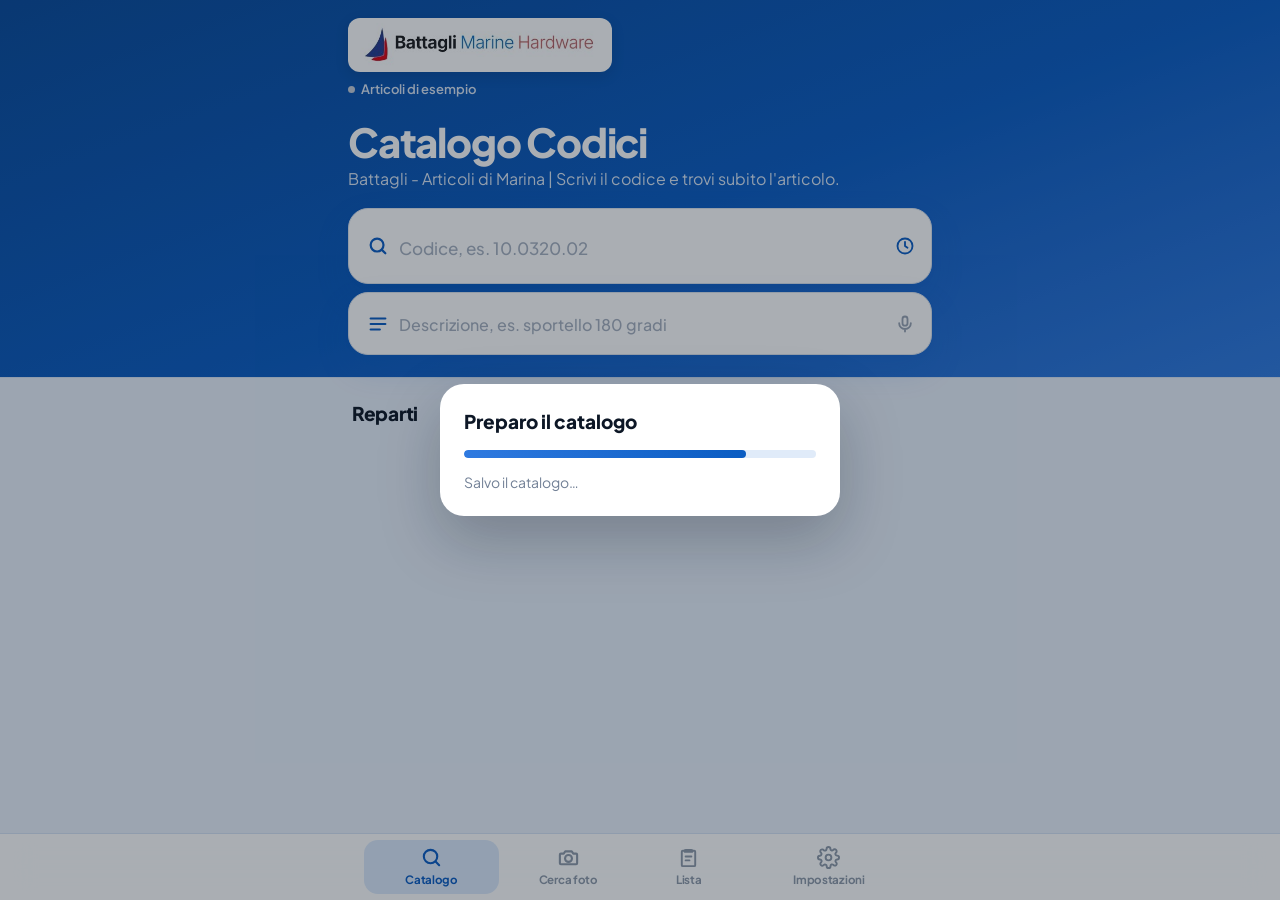
==== index.html @ af3742a7 "Firma d'autore Sergio Tassoni nel codice e AUTORE.md Co-Authored-By: Claude Opus 5.5 <noreply@anthro" ====
<!doctype html>
<!--
  Battagli Marine Hardware - Catalogo Codici
  Autore e creatore originale: Sergio Tassoni
  Copyright (c) 2026 Sergio Tassoni. Tutti i diritti riservati.
  firma-autore-st
-->
<html lang="it"><head><meta charset="utf-8"><meta name="author" content="Sergio Tassoni"><meta name="copyright" content="(c) 2026 Sergio Tassoni"><meta name="generator" content="Catalogo Battagli di Sergio Tassoni"><link rel="manifest" href="manifest.webmanifest"><link rel="apple-touch-icon" href="icon-180.png"><meta name="apple-mobile-web-app-capable" content="yes"><meta name="mobile-web-app-capable" content="yes"><meta name="apple-mobile-web-app-title" content="Battagli"><meta name="apple-mobile-web-app-status-bar-style" content="default"><meta name="theme-color" content="#0b52b8"><meta name="viewport" content="width=device-width,initial-scale=1,viewport-fit=cover"><style>:root{color-scheme:light}html{scroll-padding-top:env(safe-area-inset-top,0px)}body{margin:0;padding:0;font:14px sans-serif;background:#fff;color:#000}img{max-width:100%}[hidden]:not([hidden=until-found i]){display:none!important}
/* list edit mode */
.numedit { margin-top: 2px; }
.numedit[aria-pressed="true"] { background: var(--ok); color: #fff; box-shadow: 0 4px 12px rgba(0, 0, 0, .18); }
#numMain.editing .numrow { cursor: pointer; }
.numrow.edrow { width: 100%; border: 0; border-top: 1px solid var(--line); background: transparent; text-align: left; font: inherit; color: inherit; }
.numrow.edrow:first-child { border-top: 0; }
.numrow.edrow:active { background: var(--blue-soft); }
.numrow.edrow b { display: flex; align-items: center; gap: 10px; }
.numrow.edrow b svg { width: 18px; height: 18px; color: var(--muted); }
.numadd { display: flex; align-items: center; justify-content: center; gap: 6px; }
.numadd svg { width: 18px; height: 18px; }
.numreset { margin-top: 4px; background: var(--soft) !important; color: var(--ink) !important; }
.numempty { padding: 16px; color: var(--muted); font-size: 14px; font-weight: 600; }
.dialog label.nl { display: grid; gap: 6px; font-size: 13px; font-weight: 700; color: var(--muted); }
.dialog .ni { width: 100%; border: 1.5px solid var(--fline); border-radius: 14px; background: var(--bg); color: var(--ink); font: inherit; font-size: 17px; font-weight: 600; padding: 12px 14px; outline: 0; }
.dialog .ni:focus { border-color: var(--blue); box-shadow: 0 0 0 4px rgba(var(--blue-rgb), .12); }
.dialog .ni.code { font-family: var(--f-code); color: var(--blue); }
.dialog .nbtns { display: grid; grid-template-columns: 1fr 1fr; gap: 10px; }
.dialog .nbtns .btn { padding: 13px 14px; font-size: 15px; }
.dialog .ndel { background: transparent; color: var(--red); padding: 8px; font-size: 14px; }
.dialog .ndel.sure { background: var(--red); color: #fff; }
.dialog .nerr { color: var(--red); font-size: 13px; font-weight: 700; margin: -6px 0 0; }
:root[data-theme="verdenero"] { --bg: #0f1511; --page: #050806; --soft: #18221b; --ink: #eef6f0; --ink-2: #c4d6ca; --muted: #84998b; --line: #1e2b22; --blue: #22c55e; --blue-2: #4ade80; --blue-soft: #123020; --tint1: #12351f; --tint2: #0b1f13; --tint3: #102c1b; --blue-rgb: 34, 197, 94; --glass: rgba(4,8,6,.92); --fline: #1e2b22; --ph: #84998b; --ico: #84998b; --tabico: #84998b; --dash: #1e2b22; --sline: #1e2b22; --cline: #1e2b22; --mark: #f5d76e; --shadow-rgb: 0, 0, 0; color-scheme: dark; }
:root[data-theme="rosa"] { --bg: #ffffff; --page: #fdf2f7; --soft: #fae6ef; --ink: #2b0f1c; --ink-2: #5e3a4b; --muted: #94798a; --line: #f3dde8; --blue: #db2777; --blue-2: #ec4899; --blue-soft: #fde7f1; --tint1: #fbd3e5; --tint2: #fff1f7; --tint3: #fcdeeb; --blue-rgb: 219, 39, 119; --fline: #f3dde8; --dash: #f3dde8; --sline: #f3dde8; --cline: #f3dde8; }
:root[data-theme="lavanda"] { --bg: #ffffff; --page: #f6f3fd; --soft: #eee8fb; --ink: #1d1233; --ink-2: #4a3d66; --muted: #827899; --line: #e5ddf6; --blue: #7c3aed; --blue-2: #9b6bf5; --blue-soft: #efe7fd; --tint1: #e2d6fb; --tint2: #f7f3fe; --tint3: #e9e0fc; --blue-rgb: 124, 58, 237; --fline: #e5ddf6; --dash: #e5ddf6; --sline: #e5ddf6; --cline: #e5ddf6; }

/* Favourites */
.favbtn { display: inline-flex; align-items: center; gap: 6px; }
.favbtn svg { width: 16px; height: 16px; }
.favbtn[aria-pressed="true"] { background: #fff4d6; color: #a16207; box-shadow: 0 0 0 1px #f5d77a; }
.favbtn[aria-pressed="true"] svg { fill: #f2b705; stroke: #d29a00; }
#favList .rrow .star { width: 16px; height: 16px; fill: #f2b705; stroke: #d29a00; opacity: 1; }

/* Customer edition: no phone numbers (they are internal) */
#tabNumbers, #viewNumbers { display: none !important; }
.tabbar .in { grid-template-columns: repeat(3, minmax(0, 1fr)) !important; max-width: 560px !important; }

/* new catalogue check */
.catdlg { max-height: 86vh; overflow: auto; }
.catdlg table { width: 100%; border-collapse: collapse; margin: 6px 0 10px; font-size: 14.5px; }
.catdlg th, .catdlg td { text-align: right; padding: 7px 4px; border-bottom: 1px solid var(--line); }
.catdlg th:first-child, .catdlg td:first-child { text-align: left; color: var(--muted); font-weight: 600; }
.catdlg .catok { color: #15803d; font-weight: 700; margin: 6px 0; }
.catdlg .catwarn { background: rgba(217, 119, 6, .12); color: #b45309; border-radius: 12px; padding: 10px 12px; margin: 6px 0; font-weight: 600; font-size: 14px; }
.catdlg .catwarn li { margin: 2px 0 2px 16px; }
.catbtns { flex-wrap: wrap; }
.catbtns .btn { flex: 1 1 140px; }

/* Preferiti: one row on the home, own page with the list */
.favopen { display: grid; grid-template-columns: 40px minmax(0, 1fr) 18px; align-items: center; gap: 12px; width: 100%; padding: 12px 14px; border: 0; background: transparent; text-align: left; color: var(--ink); font: inherit; cursor: pointer; }
.favopen .fstar { width: 40px; height: 40px; border-radius: 12px; background: #fff4d6; display: grid; place-items: center; }
.favopen .fstar svg { width: 22px; height: 22px; fill: #f2b705; stroke: #d29a00; }
.favopen b { display: block; font-size: 16px; font-weight: 800; }
.favopen small { display: block; font-size: 13px; color: var(--muted); font-weight: 600; margin-top: 2px; }
.favopen > svg { width: 18px; height: 18px; color: var(--muted); }
.favopen:active { background: var(--blue-soft); }
#favSheet { z-index: 16; }
#favPage .frep { margin: 18px 4px 8px; font-size: 14px; font-weight: 800; color: var(--muted); display: flex; align-items: center; gap: 8px; }
#favPage .frep i { width: 10px; height: 10px; border-radius: 50%; display: block; }
#favPage .fitem { display: grid; grid-template-columns: minmax(0, 1fr) 52px; align-items: stretch; background: var(--bg); border-radius: 16px; box-shadow: var(--card-shadow); margin-bottom: 10px; overflow: hidden; }
#favPage .fitem .fam { border: 0; border-radius: 0; box-shadow: none; margin: 0; background: transparent; }
#favPage .fitem .fam .s .pr { color: var(--ink); font-weight: 700; margin-left: 6px; }
#favPage .favx { border: 0; border-left: 1px solid var(--line); background: transparent; display: grid; place-items: center; cursor: pointer; }
#favPage .favx svg { width: 22px; height: 22px; fill: #f2b705; stroke: #d29a00; }
@media (min-width: 900px) { #favPage .fgrid { display: grid; grid-template-columns: repeat(2, minmax(0, 1fr)); column-gap: 12px; } }

/* share: three buttons, Android / iPhone / PC Windows */
.shareops { display: grid !important; grid-template-columns: repeat(2, minmax(0, 1fr)) !important; gap: 12px !important; }
#sharePc { grid-column: 1 / -1; justify-self: center; width: calc(50% - 6px); }
.shareops .btn { display: flex; align-items: center; justify-content: center; gap: 8px; margin: 0 !important; }
.shareops .btn svg { width: 22px; height: 22px; flex: none; }
.shareops .btn { white-space: nowrap; }
#iosBox { display: none !important; }
/* share links */
.sharelinks .slink { display: grid; grid-template-columns: 92px 1fr auto; gap: 8px; align-items: center; margin: 6px 0; }
.sharelinks .slink b { font-size: 14px; }
.sharelinks .slink input { min-width: 0; font: inherit; font-size: 13px; padding: 9px 10px; border-radius: 10px; border: 1px solid var(--line); background: var(--soft); color: var(--ink); }
.sharelinks .slink .btn { width: auto; padding: 9px 14px; font-size: 14px; background: var(--soft); color: var(--ink); }

/* update banner */
.updbar { position: fixed; left: 12px; right: 12px; top: calc(env(safe-area-inset-top, 0px) + 10px); z-index: 80; display: flex; align-items: center; gap: 10px; max-width: 560px; margin: 0 auto; padding: 12px 12px 12px 16px; border-radius: 18px; background: var(--bg); color: var(--ink); box-shadow: 0 10px 30px rgba(var(--shadow-rgb, 15, 23, 42), .25), 0 0 0 1.5px var(--blue); }
.updbar[hidden] { display: none; }
.updbar .ut { flex: 1; min-width: 0; display: grid; gap: 2px; }
.updbar .ut b { font-size: 15px; }
.updbar .ut small { font-size: 12.5px; color: var(--muted); font-weight: 600; overflow: hidden; text-overflow: ellipsis; }
.updbar .btn { width: auto; padding: 10px 16px; font-size: 15px; flex: none; }
.updbar .updx { flex: none; width: 34px; height: 34px; border: 0; border-radius: 50%; background: var(--soft); color: var(--ink); font-size: 20px; line-height: 1; cursor: pointer; }
</style></head><body>
<title>Battagli Marine Hardware</title>
<link rel="icon" type="image/png" href="[data-uri]">
<link rel="apple-touch-icon" href="[data-uri]">
<meta name="theme-color" content="#ffffff">
<meta name="mobile-web-app-capable" content="yes">
<meta name="apple-mobile-web-app-title" content="Battagli">
<link rel="stylesheet" href="fonts.css">
<style>
/* Layout: one white screen. Hero with title "Catalogo" and a big floating search bar; results and departments as soft white cards; catalogue upload at the bottom. Single light theme by choice. */
:root {
  --bg: #ffffff;
  --page: #e9f1fc;
  --soft: #e0ebf9;
  --ink: #0d1726;
  --ink-2: #334155;
  --muted: #728096;
  --line: #d5e3f5;
  --blue: #0a5cc2;
  --blue-2: #2f7ae0;
  --blue-soft: #dbe9fb;
  --red: #d42a35;
  --ok: #1d8b4f;
  --warn: #b26a00;
  --card-shadow: 0 1px 2px rgba(var(--shadow-rgb), .04), 0 8px 24px rgba(var(--shadow-rgb), .06);
  --lift-shadow: 0 2px 4px rgba(var(--blue-rgb), .06), 0 14px 34px rgba(var(--blue-rgb), .14);
  --f-ui: "Plus Jakarta Sans", "Segoe UI", system-ui, -apple-system, sans-serif;
  --f-code: "IBM Plex Mono", ui-monospace, "SFMono-Regular", Menlo, monospace;
  --tint1: #dfeafb; --tint2: #f0f6fe; --tint3: #e2edfc; --blue-rgb: 10, 92, 194;
  --glass: rgba(255,255,255,.93); --fline: #dbe4ef; --ph: #a6b0bf; --ico: #98a3b3; --tabico: #8d99a9; --dash: #cbd6e4; --sline: #e1e6ed; --cline: #d5e3f6; --mark: #fff0a6; --shadow-rgb: 13, 23, 38; --ico-bg: #fff;
  --hero-bg: linear-gradient(160deg, color-mix(in srgb, var(--blue) 80%, #000) 0%, var(--blue) 55%, var(--blue-2) 100%); --hero-ink: #fff; --hero-sub: rgba(255, 255, 255, .85);
  --tabbar: 66px;
  color-scheme: light;
}
* { box-sizing: border-box; }
[hidden] { display: none !important; }
html, body { min-height: 100%; max-width: 100%; overflow-x: hidden; }
body {
  background: var(--page); color: var(--ink); font-family: var(--f-ui); font-size: 16px; line-height: 1.45;
  -webkit-tap-highlight-color: transparent; -webkit-font-smoothing: antialiased;
}
body::before { content: ""; position: fixed; inset: 0 0 auto; height: env(safe-area-inset-top, 0px); z-index: 10; background: var(--bg); }
.wrap { max-width: 620px; margin: 0 auto; padding-left: max(18px, env(safe-area-inset-left, 0px)); padding-right: max(18px, env(safe-area-inset-right, 0px)); }
button { font: inherit; color: inherit; cursor: pointer; }
:focus-visible { outline: 3px solid rgba(var(--blue-rgb), .35); outline-offset: 2px; border-radius: 10px; }
.sr-file { position: absolute; inset: 0; width: 100%; height: 100%; opacity: 0; cursor: pointer; font-size: 100px; }

/* Hero */
.hero { background: var(--hero-bg); color: var(--hero-ink); border-bottom: 1px solid var(--line); }
.hero .wrap { padding-block: 18px 22px; }
.topline { display: flex; align-items: center; justify-content: space-between; gap: 12px; }
.mark { display: flex; align-items: center; gap: 10px; min-width: 0; }
.mark .logo { width: 40px; height: 40px; border-radius: 12px; background: linear-gradient(145deg, var(--blue-2), var(--blue)); display: grid; place-items: center; box-shadow: 0 6px 14px rgba(var(--blue-rgb), .28); flex: none; }
.brandlogo { display: block; height: 44px; max-width: calc(100% - 26px); object-fit: contain; object-position: left; background: #fff; padding: 5px 12px; border-radius: 12px; box-sizing: content-box; width: auto; margin-bottom: 8px; box-shadow: 0 4px 14px rgba(0, 0, 0, .12); }
.eyebrow { font-size: 13px; font-weight: 600; color: var(--hero-sub); margin: 0; display: flex; align-items: center; gap: 6px; min-width: 0; }
.eyebrow span { white-space: nowrap; overflow: hidden; text-overflow: ellipsis; }
.eyebrow i { width: 7px; height: 7px; border-radius: 50%; background: #c6cdd8; flex: none; }
.eyebrow.ok i { background: var(--ok); box-shadow: 0 0 0 3px rgba(29, 139, 79, .15); }
.eyebrow.warn i { background: var(--warn); }
.load-pill { position: relative; overflow: hidden; display: inline-flex; align-items: center; gap: 7px; background: var(--bg); color: var(--blue); font-weight: 700; font-size: 14px; border-radius: 999px; padding: 9px 14px 9px 12px; flex: none; cursor: pointer; box-shadow: 0 0 0 1px var(--cline), 0 4px 12px rgba(var(--blue-rgb), .08); }
.load-pill svg { width: 17px; height: 17px; }
h1 { font-size: 40px; line-height: 1.05; font-weight: 800; letter-spacing: -1.2px; margin: 22px 0 4px; }
.lead { margin: 0 0 18px; color: var(--hero-sub); font-size: 16px; }

/* Search */
.search-sticky { display: grid; grid-template-columns: minmax(0, 1fr); gap: 8px; position: sticky; top: env(safe-area-inset-top, 0px); z-index: 6; padding-block: 10px; margin-block: -10px; }
.search-sticky.stuck { background: var(--glass); backdrop-filter: blur(14px); -webkit-backdrop-filter: blur(14px); }
.field { display: flex; align-items: center; gap: 6px; background: var(--bg); border-radius: 20px; padding: 6px 8px 6px 18px; border: 1.5px solid var(--fline); box-shadow: var(--lift-shadow); transition: border-color .15s, box-shadow .15s; }
.field2 > svg { color: var(--red); }
.field2 #q, #qd { }
.field:focus-within { border-color: var(--blue); box-shadow: 0 0 0 4px rgba(var(--blue-rgb), .12), var(--lift-shadow); }
.field > svg { width: 22px; height: 22px; color: var(--blue); flex: none; }
#q {
  flex: 1 1 0; width: 0; min-width: 0; border: 0; outline: 0; background: transparent; color: var(--ink);
  font-family: var(--f-code); font-size: 22px; font-weight: 600; letter-spacing: .3px; padding: 13px 4px;
}
#qd { flex: 1 1 0; width: 0; min-width: 0; border: 0; outline: 0; background: transparent; color: var(--ink); font-family: var(--f-ui); font-size: 18px; font-weight: 600; padding: 13px 4px; }
#qd::placeholder { color: var(--ph); font-weight: 500; font-size: 16px; }
#q::placeholder { color: var(--ph); font-weight: 500; font-family: var(--f-ui); font-size: 17px; letter-spacing: 0; }
.iconbtn { border: 0; background: transparent; width: 36px; height: 36px; border-radius: 50%; color: var(--ico); display: grid; place-items: center; flex: none; }
.iconbtn svg { width: 20px; height: 20px; }
.kbd { border: 0; background: var(--soft); border-radius: 12px; height: 40px; padding: 0 12px; font-size: 13px; font-weight: 800; color: var(--ink-2); flex: none; }
.hint { font-size: 14px; color: var(--hero-sub); margin: 0 4px; min-height: 0; }
.hint:empty { display: none; }
.hint code { font-family: var(--f-code); font-weight: 600; color: var(--blue); background: var(--bg); box-shadow: 0 0 0 1px var(--line); padding: 2px 7px; border-radius: 7px; font-size: 14px; }

main { padding-block: 22px 56px; display: grid; grid-template-columns: minmax(0, 1fr); gap: 30px; }
main > *, .art > *, .photos > *, .row > *, .search-sticky > * { min-width: 0; max-width: 100%; }
.notice { display: flex; gap: 14px; align-items: center; padding: 16px; border-radius: 20px; background: var(--bg); box-shadow: var(--card-shadow); }
.notice .ico { width: 42px; height: 42px; border-radius: 12px; background: #fff4e0; color: var(--warn); display: grid; place-items: center; flex: none; }
.notice .ico svg { width: 22px; height: 22px; }
.notice p { margin: 0; font-size: 14px; flex: 1; min-width: 0; color: var(--ink-2); }
.notice p b { display: block; color: var(--ink); font-size: 15px; }
.notice-btn { position: relative; overflow: hidden; cursor: pointer; border: 0; background: var(--blue); color: #fff; font-weight: 700; font-size: 14px; border-radius: 999px; padding: 10px 14px; flex: none; }

.block-h { display: flex; justify-content: space-between; align-items: baseline; gap: 8px; margin: 0 4px 12px; }
.block-h h2 { font-size: 19px; font-weight: 800; letter-spacing: -.3px; margin: 0; }
.block-h span { font-size: 14px; color: var(--muted); font-variant-numeric: tabular-nums; font-weight: 600; }

.list { background: var(--bg); border-radius: 20px; box-shadow: var(--card-shadow); overflow: hidden; }
.item { display: grid; grid-template-columns: auto minmax(0, 1fr) auto; gap: 2px 12px; align-items: center; padding: 15px 16px; border: 0; border-top: 1px solid var(--line); background: transparent; width: 100%; text-align: left; }
.item:first-child { border-top: 0; }
.item:active { background: var(--blue-soft); }
.item .code { font-family: var(--f-code); font-weight: 600; font-size: 17px; color: var(--blue); letter-spacing: .2px; }
.item .code mark { background: var(--mark); color: #111; border-radius: 4px; padding: 0 1px; }
.item .pg { grid-column: 3; display: flex; align-items: center; gap: 6px; font-size: 12px; font-weight: 700; color: var(--muted); background: var(--soft); border-radius: 999px; padding: 4px 6px 4px 10px; white-space: nowrap; }
.item .pg::after { content: ""; width: 6px; height: 6px; border-right: 2px solid #9aa6b6; border-top: 2px solid #9aa6b6; transform: rotate(45deg); margin: 0 4px 0 1px; }
.item .itxt { display: grid; gap: 2px; min-width: 0; }
.thumb { width: 96px; height: 96px; border-radius: 14px; background: var(--soft); overflow: hidden; display: grid; place-items: center; flex: none; }
.thumb img { width: 100%; height: 100%; object-fit: contain; background: #fff; display: block; }
.thumb.none { display: none; }
.photos { display: grid; grid-template-columns: minmax(0, 1fr); gap: 12px; }
.photos img { width: 100%; height: auto; display: block; background: #fff; border-radius: 16px; box-shadow: var(--card-shadow); cursor: zoom-in; }
.pdfstatus { position: fixed; left: 50%; bottom: calc(var(--tabbar) + 64px + env(safe-area-inset-bottom, 0px)); transform: translateX(-50%); background: var(--blue); color: #fff; padding: 10px 16px; border-radius: 999px; font-size: 14px; font-weight: 700; z-index: 41; max-width: calc(100% - 32px); text-align: center; box-shadow: 0 10px 28px rgba(var(--blue-rgb), .3); }
.zoomimg { position: fixed; inset: 0; z-index: 50; background: #0b1220; overflow: hidden; touch-action: none; user-select: none; -webkit-user-select: none; }
.zoomimg img { position: absolute; left: 0; top: 0; transform-origin: 0 0; max-width: none; max-height: none; will-change: transform; -webkit-user-drag: none; background: #fff; }
.zoomimg .zx { position: fixed; top: calc(12px + env(safe-area-inset-top, 0px)); right: 14px; width: 46px; height: 46px; border-radius: 50%; border: 0; background: rgba(255,255,255,.95); color: var(--ink); font-size: 26px; font-weight: 700; line-height: 1; z-index: 2; box-shadow: 0 4px 16px rgba(0,0,0,.4); }
.zoomimg .zh { position: fixed; bottom: calc(18px + env(safe-area-inset-bottom, 0px)); left: 50%; transform: translateX(-50%); background: rgba(255,255,255,.14); color: #fff; font-size: 13px; font-weight: 600; padding: 7px 14px; border-radius: 999px; white-space: nowrap; pointer-events: none; }
.artimg { border-radius: 16px; overflow: hidden; background: #fff; box-shadow: 0 0 0 1px var(--line); display: grid; place-items: center; max-height: 420px; cursor: zoom-in; }
.artimg img { max-width: 100%; max-height: 420px; object-fit: contain; display: block; }
.item .t { font-weight: 700; min-width: 0; overflow: hidden; display: -webkit-box; -webkit-line-clamp: 2; -webkit-box-orient: vertical; }
.item .v { font-size: 14px; color: var(--muted); min-width: 0; overflow: hidden; text-overflow: ellipsis; white-space: nowrap; }
.more { width: 100%; border: 0; border-top: 1px solid var(--line); background: transparent; padding: 16px; color: var(--blue); font-weight: 700; }
.empty { background: var(--bg); border-radius: 20px; box-shadow: var(--card-shadow); padding: 34px 20px; text-align: center; color: var(--muted); }
.empty b { display: block; color: var(--ink); font-size: 18px; margin-bottom: 6px; }

.recent { display: flex; gap: 8px; overflow-x: auto; padding: 2px 2px 6px; scrollbar-width: none; }
.recent::-webkit-scrollbar { display: none; }
.recent button { border: 0; background: var(--bg); box-shadow: var(--card-shadow); border-radius: 14px; padding: 10px 14px; font-family: var(--f-code); font-weight: 600; font-size: 15px; color: var(--blue); flex: none; }

.reparti { display: grid; grid-template-columns: repeat(2, minmax(0, 1fr)); gap: 12px; }
.rep { border: 0; background: var(--bg); box-shadow: var(--card-shadow); border-radius: 20px; padding: 16px; text-align: left; display: grid; gap: 8px; min-width: 0; align-content: start; }
.rep .n { width: 48px; height: 48px; border-radius: 14px; display: grid; place-items: center; }
.rep .n svg { width: 26px; height: 26px; fill: none; stroke: currentColor; stroke-width: 2; stroke-linecap: round; stroke-linejoin: round; }
.rep .l { font-weight: 700; font-size: 15px; line-height: 1.25; }
.rep .c { font-size: 13px; color: var(--muted); font-weight: 600; }
.numrow { display: flex; justify-content: space-between; align-items: center; gap: 12px; padding: 14px 16px; border-top: 1px solid var(--line); }
.numrow:first-child { border-top: 0; }
.numrow span { font-weight: 700; }
.telrow { text-decoration: none; color: inherit; background: var(--blue-soft); }
.telrow small { display: block; font-size: 12px; font-weight: 600; color: var(--muted); }
.telrow:active { filter: brightness(.95); }
.numrow b { font-family: var(--f-code); font-weight: 600; font-size: 20px; color: var(--blue); }
.rep:active { box-shadow: 0 0 0 2px var(--blue); }


:root[data-theme="scuro"] { --bg: #1b2433; --page: #121a27; --soft: #263246; --ink: #eef2f8; --ink-2: #c5cfdd; --muted: #8d9bb0; --line: #2c3a4f; --blue: #3b82f6; --blue-2: #5b9bff; --blue-soft: #1f3558; --tint1: #1d2d4a; --tint2: #18243a; --tint3: #1c2b46; --blue-rgb: 59, 130, 246; --glass: rgba(20,20,26,.92); --fline: #2c3a4f; --ph: #8d9bb0; --ico: #8d9bb0; --tabico: #8d9bb0; --dash: #2c3a4f; --sline: #2c3a4f; --cline: #2c3a4f; --mark: #f5d76e; --shadow-rgb: 0, 0, 0; color-scheme: dark; }
:root[data-theme="carbon"] { --bg: #1d1d20; --page: #0f0f11; --soft: #2a2a2e; --ink: #f4f4f5; --ink-2: #cfcfd4; --muted: #8f8f98; --line: #34343a; --blue: #ff5a36; --blue-2: #ff7a4d; --blue-soft: #3a2420; --tint1: #35231f; --tint2: #241b1a; --tint3: #2f211e; --blue-rgb: 255, 90, 54; --glass: rgba(20,20,26,.92); --fline: #34343a; --ph: #8f8f98; --ico: #8f8f98; --tabico: #8f8f98; --dash: #34343a; --sline: #34343a; --cline: #34343a; --mark: #f5d76e; --shadow-rgb: 0, 0, 0; color-scheme: dark; }
:root[data-theme="viola"] { --bg: #241b3a; --page: #170f2a; --soft: #31254d; --ink: #f3effc; --ink-2: #d0c6ea; --muted: #9a8cbd; --line: #3a2d58; --blue: #8b5cf6; --blue-2: #a78bfa; --blue-soft: #35275a; --tint1: #3a2a64; --tint2: #2a1f47; --tint3: #33265a; --blue-rgb: 139, 92, 246; --glass: rgba(20,20,26,.92); --fline: #3a2d58; --ph: #9a8cbd; --ico: #9a8cbd; --tabico: #9a8cbd; --dash: #3a2d58; --sline: #3a2d58; --cline: #3a2d58; --mark: #f5d76e; --shadow-rgb: 0, 0, 0; color-scheme: dark; }
:root[data-theme="azzurro"] { --bg: #ffffff; --page: #eef8fd; --soft: #e6f3fa; --ink: #0b2230; --ink-2: #35505f; --muted: #6a8493; --line: #d9eaf3; --blue: #0891b2; --blue-2: #22b8d8; --blue-soft: #e1f6fb; --tint1: #cdeefa; --tint2: #e8f8fd; --tint3: #d7f1fa; --blue-rgb: 8, 145, 178; --fline: #d9eaf3; --dash: #d9eaf3; --sline: #d9eaf3; --cline: #d9eaf3; }
:root[data-theme="arancio"] { --bg: #ffffff; --page: #fdf6ee; --soft: #f8eddf; --ink: #26170a; --ink-2: #5a432d; --muted: #8f7a63; --line: #f0e3d3; --blue: #d9730d; --blue-2: #f09030; --blue-soft: #fff1e0; --tint1: #fde1c3; --tint2: #fff6ec; --tint3: #fdebd6; --blue-rgb: 217, 115, 13; --fline: #f0e3d3; --dash: #f0e3d3; --sline: #f0e3d3; --cline: #f0e3d3; }
[data-theme="scuro"] .brandlogo, [data-theme="carbon"] .brandlogo, [data-theme="viola"] .brandlogo, [data-theme="oceano"] .brandlogo, [data-theme="notte"] .brandlogo, [data-theme="verdenero"] .brandlogo { mix-blend-mode: normal; background: #fff; padding: 5px 12px; border-radius: 12px; box-sizing: content-box; height: 44px; }
[data-theme="scuro"], [data-theme="carbon"], [data-theme="viola"], [data-theme="oceano"], [data-theme="notte"], [data-theme="verdenero"] { --hero-ink: var(--ink); --hero-sub: var(--muted); }
[data-theme="scuro"] .hero, [data-theme="carbon"] .hero, [data-theme="viola"] .hero, [data-theme="oceano"] .hero, [data-theme="notte"] .hero, [data-theme="verdenero"] .hero { background: radial-gradient(90% 70% at 100% 0%, var(--tint1) 0%, transparent 70%), radial-gradient(70% 60% at 0% 10%, var(--tint2) 0%, transparent 70%), var(--bg); border-bottom-color: var(--line); }
[data-theme="scuro"] .photobtn, [data-theme="carbon"] .photobtn, [data-theme="viola"] .photobtn, [data-theme="oceano"] .photobtn, [data-theme="notte"] .photobtn, [data-theme="verdenero"] .photobtn { background: var(--blue); color: #fff; }
[data-theme="scuro"] .hint code, [data-theme="carbon"] .hint code, [data-theme="viola"] .hint code, [data-theme="oceano"] .hint code, [data-theme="notte"] .hint code { color: var(--ink); }
[data-theme="scuro"] .tabbar, [data-theme="carbon"] .tabbar, [data-theme="viola"] .tabbar, [data-theme="oceano"] .tabbar, [data-theme="notte"] .tabbar, [data-theme="verdenero"] .tabbar { border-top-color: var(--line); }


/* Photo search */
.photorow { margin: 12px 0 0; }
.photobtn { display: inline-flex; align-items: center; gap: 8px; border: 0; background: #fff; color: var(--blue); font-weight: 800; font-size: 15px; border-radius: 999px; padding: 11px 18px 11px 14px; box-shadow: 0 8px 20px rgba(0, 0, 0, .18); }
.photobtn svg { width: 22px; height: 22px; }
.camsheet { position: fixed; inset: 0; z-index: 45; background: var(--page); overflow-y: auto; -webkit-overflow-scrolling: touch; padding-top: env(safe-area-inset-top, 0px); padding-bottom: calc(24px + env(safe-area-inset-bottom, 0px)); }
.camsheet .wrap { display: grid; grid-template-columns: minmax(0, 1fr); gap: 14px; padding-top: 12px; }
.cambar { display: flex; align-items: center; justify-content: space-between; gap: 8px; }
.cambar h2 { margin: 0; font-size: 19px; font-weight: 800; }
.camview { position: relative; border-radius: 20px; overflow: hidden; background: #000; aspect-ratio: 3 / 4; max-height: 58vh; width: 100%; display: grid; place-items: center; }
.camview video, .camview img { width: 100%; height: 100%; object-fit: cover; display: block; }
.camview .camnote { position: absolute; inset: 0; display: grid; place-items: center; text-align: center; color: #fff; padding: 20px; font-weight: 600; font-size: 15px; }
.camaim { position: absolute; inset: 0; pointer-events: none; display: flex; align-items: flex-end; justify-content: center; padding: 14px; }
.camaim::before { content: ""; position: absolute; left: 12%; right: 12%; top: 30%; bottom: 34%; border: 3px solid rgba(255, 255, 255, .85); border-radius: 16px; box-shadow: 0 0 0 999px rgba(0, 0, 0, .18); }
.camaim span { position: relative; background: rgba(0, 0, 0, .55); color: #fff; font-size: 13px; font-weight: 700; border-radius: 999px; padding: 6px 12px; }
.codehit { border: 2px solid var(--blue); border-radius: 18px; padding: 10px 10px 4px; background: var(--blue-soft); }
.codehit .sec-title { margin-top: 0; }
.shareops { display: grid; grid-template-columns: 1fr 1fr; gap: 10px; }
.shareops .btn { justify-content: center; gap: 8px; }
.shareops .btn svg { width: 22px; height: 22px; flex: none; }
.shareops .btn[aria-disabled="true"] { opacity: .55; }
.camctl { display: grid; grid-template-columns: 1fr auto 1fr; align-items: center; gap: 10px; }
.shutter { width: 74px; height: 74px; border-radius: 50%; border: 5px solid var(--bg); background: var(--blue); box-shadow: 0 0 0 3px var(--blue), 0 8px 22px rgba(var(--blue-rgb), .35); }
.shutter:active { filter: brightness(.9); }
.camctl .btn { padding: 12px 14px; font-size: 14px; background: var(--soft); color: var(--ink); }
.tiny { font-size: 11px; line-height: 1.35; color: var(--muted); margin: 0; text-align: center; }
.visbar { height: 6px; border-radius: 999px; background: var(--soft); overflow: hidden; }
.visbar i { display: block; height: 100%; background: var(--blue); width: 0; transition: width .3s; }
.visnote { font-size: 13px; color: var(--muted); font-weight: 600; margin: 0; }
.cand { background: var(--bg); border-radius: 20px; box-shadow: var(--card-shadow); padding: 12px; display: grid; grid-template-columns: 112px minmax(0, 1fr); gap: 12px; align-items: start; }
.cand .thumb { width: 112px; height: 112px; }
.cand .conf { font-size: 12px; font-weight: 800; color: var(--blue); margin: 0 0 4px; }
.cand .crow { display: grid; grid-template-columns: auto minmax(0, 1fr); gap: 2px 8px; align-items: baseline; border: 0; background: transparent; width: 100%; text-align: left; padding: 6px 0; border-top: 1px solid var(--line); }
.cand .crow:first-of-type { border-top: 0; }
.cand .crow b { font-family: var(--f-code); font-weight: 600; font-size: 14px; color: var(--blue); }
.cand .crow span { font-size: 13px; color: var(--muted); min-width: 0; overflow: hidden; display: -webkit-box; -webkit-line-clamp: 2; -webkit-box-orient: vertical; }
.cand .cmore { border: 0; background: transparent; color: var(--blue); font-weight: 700; font-size: 13px; padding: 6px 0 0; text-align: left; }

:root[data-theme="verde"] { --bg: #ffffff; --page: #f2f8f4; --soft: #e9f3ed; --ink: #0e2016; --ink-2: #3a5444; --muted: #6f877a; --line: #dcebe2; --blue: #15803d; --blue-2: #2fa35a; --blue-soft: #e8f6ee; --tint1: #d3efdf; --tint2: #eff9f3; --tint3: #dff3e8; --blue-rgb: 21, 128, 61; --fline: #dcebe2; --dash: #dcebe2; --sline: #dcebe2; --cline: #dcebe2; }
:root[data-theme="rosso"] { --bg: #ffffff; --page: #fcf4f4; --soft: #f7eaea; --ink: #2a1012; --ink-2: #5e3a3d; --muted: #94777a; --line: #f0dfe0; --blue: #c62833; --blue-2: #e5484d; --blue-soft: #fdecee; --tint1: #fad8dc; --tint2: #fdf1f2; --tint3: #fbe3e5; --blue-rgb: 198, 40, 51; --fline: #f0dfe0; --dash: #f0dfe0; --sline: #f0dfe0; --cline: #f0dfe0; }
:root[data-theme="oceano"] { --bg: #10282b; --page: #0a1b1d; --soft: #18393d; --ink: #e8f6f6; --ink-2: #b9d6d6; --muted: #7fa3a5; --line: #1f4448; --blue: #14b8a6; --blue-2: #2dd4bf; --blue-soft: #12403f; --tint1: #134a4a; --tint2: #0f3436; --tint3: #12403f; --blue-rgb: 20, 184, 166; --glass: rgba(10,24,26,.92); --fline: #1f4448; --ph: #7fa3a5; --ico: #7fa3a5; --tabico: #7fa3a5; --dash: #1f4448; --sline: #1f4448; --cline: #1f4448; --mark: #f5d76e; --shadow-rgb: 0, 0, 0; color-scheme: dark; }

:root[data-theme="notte"] { --bg: #0b0b0d; --page: #000000; --soft: #17171b; --ink: #f2f2f4; --ink-2: #c9c9d0; --muted: #85858f; --line: #1f1f25; --blue: #0ea5e9; --blue-2: #38bdf8; --blue-soft: #0c2433; --tint1: #0e2a3a; --tint2: #0a1822; --tint3: #0d2230; --blue-rgb: 14, 165, 233; --glass: rgba(0,0,0,.92); --fline: #1f1f25; --ph: #85858f; --ico: #85858f; --tabico: #85858f; --dash: #1f1f25; --sline: #1f1f25; --cline: #1f1f25; --mark: #f5d76e; --shadow-rgb: 0, 0, 0; color-scheme: dark; }


/* Browse, filters, compare, history */
.rlist { background: var(--bg); border-radius: 18px; box-shadow: var(--card-shadow); overflow: hidden; }
.rrow { display: grid; grid-template-columns: 8px auto minmax(0, 1fr) 16px; align-items: center; gap: 10px; width: 100%; height: 46px; padding: 0 14px; border: 0; border-top: 1px solid var(--line); background: transparent; text-align: left; }
.rrow:first-child { border-top: 0; }
.rrow:active { background: var(--blue-soft); }
.rrow i { width: 8px; height: 8px; border-radius: 50%; display: block; }
.rrow b { font-family: var(--f-code); font-weight: 600; font-size: 14px; color: var(--blue); }
.rrow span { font-size: 13px; font-weight: 600; color: var(--muted); min-width: 0; overflow: hidden; text-overflow: ellipsis; white-space: nowrap; }
.rrow svg { width: 14px; height: 14px; color: var(--muted); opacity: .6; }
.histb { color: var(--blue) !important; }
.histpop { position: absolute; left: 0; right: 0; top: calc(100% - 6px); z-index: 9; background: var(--bg); border-radius: 16px; box-shadow: 0 14px 40px rgba(var(--shadow-rgb), .22); border: 1px solid var(--line); max-height: 300px; overflow-y: auto; }
.histpop .hh { display: flex; justify-content: space-between; align-items: center; padding: 8px 14px 4px; font-size: 12px; font-weight: 800; color: var(--muted); }
.histpop .hrow { display: flex; align-items: center; gap: 10px; width: 100%; border: 0; border-top: 1px solid var(--line); background: transparent; padding: 0 14px; height: 44px; text-align: left; font-size: 15px; font-weight: 700; color: var(--ink); }
.histpop .hrow:first-of-type { border-top: 0; }
.histpop .hrow:active { background: var(--blue-soft); }
.histpop .hrow svg { width: 16px; height: 16px; color: var(--blue); flex: none; }
.histpop .hrow b { font-family: var(--f-code); font-weight: 600; color: var(--blue); flex: none; }
.histpop .hrow span { min-width: 0; overflow: hidden; text-overflow: ellipsis; white-space: nowrap; color: var(--muted); font-weight: 600; font-size: 13px; }
.histpop .hempty { padding: 14px; font-size: 14px; color: var(--muted); font-weight: 600; }
.chips { display: flex; gap: 8px; overflow-x: auto; padding: 2px 2px 10px; scrollbar-width: none; }
.chips::-webkit-scrollbar { display: none; }
.chips button { flex: none; border: 0; background: var(--bg); box-shadow: var(--card-shadow); border-radius: 999px; padding: 8px 14px; font-weight: 700; font-size: 13px; color: var(--ink-2); }
.chips button[aria-pressed="true"] { background: var(--blue); color: #fff; }
.chips button small { font-weight: 600; opacity: .75; margin-left: 4px; }
.recent button.hq { font-family: var(--f-ui); font-weight: 700; font-size: 14px; color: var(--ink-2); display: inline-flex; align-items: center; gap: 6px; }
.recent button.hq svg { width: 14px; height: 14px; color: var(--blue); }
.linkbtn { border: 0; background: transparent; color: var(--blue); font-weight: 700; font-size: 13px; padding: 0; }
.browse { position: fixed; inset: 0; z-index: 15; background: var(--page); overflow-y: auto; -webkit-overflow-scrolling: touch; padding-top: env(safe-area-inset-top, 0px); padding-bottom: calc(var(--tabbar) + 24px + env(safe-area-inset-bottom, 0px)); }
.browse .bhead { position: sticky; top: 0; z-index: 3; background: var(--glass); backdrop-filter: blur(14px); -webkit-backdrop-filter: blur(14px); border-bottom: 1px solid var(--line); padding: 10px 0 12px; }
.browse .brow { display: flex; align-items: center; gap: 10px; }
.browse h2 { margin: 0; font-size: 19px; font-weight: 800; flex: 1; min-width: 0; }
.browse .bsub { font-size: 13px; color: var(--muted); font-weight: 600; margin: 2px 0 8px; }
.browse .bfield { display: flex; align-items: center; gap: 8px; background: var(--bg); border: 1.5px solid var(--fline); border-radius: 16px; padding: 4px 12px; }
.browse .bfield input { flex: 1; min-width: 0; border: 0; outline: 0; background: transparent; color: var(--ink); font-family: var(--f-ui); font-size: 16px; font-weight: 600; padding: 10px 2px; }
.browse .bfield svg { width: 18px; height: 18px; color: var(--blue); flex: none; }
.fam { display: grid; grid-template-columns: 72px minmax(0, 1fr) auto; gap: 12px; align-items: center; padding: 12px 14px; border: 0; border-top: 1px solid var(--line); background: transparent; width: 100%; text-align: left; }
.fam:first-child { border-top: 0; }
.fam:active { background: var(--blue-soft); }
.fam .thumb { width: 72px; height: 72px; border-radius: 12px; }
.fam .thumb.none { display: grid; }
.fam b { display: block; font-size: 15px; line-height: 1.25; overflow: hidden; display: -webkit-box; -webkit-line-clamp: 2; -webkit-box-orient: vertical; }
.fam span.s { display: block; font-size: 12px; color: var(--muted); font-weight: 600; margin-top: 3px; font-family: var(--f-code); }
.fam .n { background: var(--soft); color: var(--ink-2); font-weight: 800; font-size: 12px; border-radius: 999px; padding: 4px 10px; white-space: nowrap; }
.cmpbar { position: fixed; left: 12px; right: 12px; bottom: calc(var(--tabbar) + 10px + env(safe-area-inset-bottom, 0px)); z-index: 26; background: var(--ink); color: var(--bg); border-radius: 18px; padding: 10px 12px 10px 16px; display: flex; align-items: center; gap: 10px; box-shadow: 0 12px 30px rgba(0, 0, 0, .3); max-width: 596px; margin: 0 auto; }
.cmpbar b { flex: 1; font-size: 14px; }
.cmpbar button { border: 0; border-radius: 12px; padding: 9px 14px; font-weight: 800; font-size: 14px; }
.cmpbar .go { background: var(--blue); color: #fff; }
.cmpbar .clr { background: transparent; color: inherit; opacity: .8; }
.cmp { position: fixed; inset: 0; z-index: 40; background: var(--page); overflow: auto; padding-top: env(safe-area-inset-top, 0px); padding-bottom: calc(24px + env(safe-area-inset-bottom, 0px)); }
.cmp .wrap { padding-top: 12px; }
.cmpgrid { display: grid; gap: 1px; background: var(--line); border-radius: 18px; overflow: hidden; box-shadow: var(--card-shadow); }
.cmpgrid > div { background: var(--bg); padding: 10px 10px; font-size: 13px; min-width: 0; overflow-wrap: anywhere; }
.cmpgrid .lab { background: var(--soft); color: var(--muted); font-weight: 700; font-size: 12px; grid-column: 1 / -1; padding: 6px 10px; }
.cmpgrid .diff { background: var(--blue-soft); font-weight: 800; }
.cmpgrid .hd { display: grid; gap: 6px; justify-items: center; text-align: center; }
.cmpgrid .hd .thumb { width: 100%; height: 150px; display: flex; align-items: center; justify-content: center; }
.cmpgrid .hd .thumb img { width: 100%; height: 100%; object-fit: contain; }
.cmpgrid .hd b { font-family: var(--f-code); font-size: 13px; color: var(--blue); }
.cmpgrid .hd button { border: 0; background: var(--soft); color: var(--ink-2); border-radius: 999px; font-size: 12px; font-weight: 700; padding: 4px 10px; }
.cmpgrid .hd .tt { font-size: 12px; font-weight: 700; line-height: 1.25; }

/* Settings */
.themes { display: grid; grid-template-columns: repeat(2, minmax(0, 1fr)); gap: 12px; }
.theme { border: 2px solid transparent; background: var(--bg); box-shadow: var(--card-shadow); border-radius: 18px; padding: 12px; display: flex; align-items: center; gap: 12px; font-weight: 700; font-size: 15px; min-width: 0; text-align: left; }
.theme i { width: 44px; height: 44px; border-radius: 12px; display: block; flex: none; box-shadow: 0 0 0 1px rgba(128,128,128,.35); }
.theme small { display: block; font-weight: 600; font-size: 12px; color: var(--muted); }
.theme[aria-pressed="true"] { border-color: var(--blue); }
.credit { background: var(--bg); border-radius: 20px; box-shadow: var(--card-shadow); padding: 18px 16px; text-align: center; color: var(--ink-2); }
.credit b { display: block; font-size: 17px; color: var(--ink); margin-top: 2px; }
.credit small { display: block; margin-top: 8px; color: var(--muted); font-size: 13px; }

/* Catalogue card */
.catbox { background: var(--bg); border-radius: 24px; box-shadow: var(--card-shadow); padding: 18px; display: grid; grid-template-columns: minmax(0, 1fr); gap: 16px; }
.cat-now { display: flex; gap: 14px; align-items: center; }
.doc-ico { width: 46px; height: 56px; border-radius: 9px; background: var(--soft); position: relative; flex: none; display: grid; place-items: end center; padding-bottom: 8px; }
.doc-ico::before { content: ""; position: absolute; top: 0; right: 0; width: 14px; height: 14px; background: linear-gradient(225deg, var(--bg) 50%, #d8dee7 50%); border-radius: 0 9px 0 4px; }
.doc-ico b { font-size: 10px; font-weight: 800; color: #fff; background: var(--red); padding: 1px 5px; border-radius: 4px; letter-spacing: .5px; }
.cat-now .meta { min-width: 0; flex: 1; }
.cat-now .name { font-weight: 800; font-size: 17px; overflow-wrap: anywhere; line-height: 1.25; }
.sync { font-size: 13px; display: flex; gap: 6px; align-items: center; color: var(--muted); margin-top: 4px; font-weight: 600; }
.sync i { width: 7px; height: 7px; border-radius: 50%; background: #c3cad3; flex: none; }
.sync.ok i { background: var(--ok); } .sync.warn i { background: var(--warn); }
.stats { display: grid; grid-template-columns: repeat(3, minmax(0, 1fr)); background: var(--soft); border-radius: 16px; }
.stat { padding: 12px 8px; min-width: 0; text-align: center; }
.stat + .stat { border-left: 1px solid var(--sline); }
.stat b { display: block; font-size: 20px; font-weight: 800; font-variant-numeric: tabular-nums; letter-spacing: -.3px; }
.stat span { font-size: 12px; color: var(--muted); font-weight: 600; }
.drop { position: relative; border: 2px dashed var(--dash); border-radius: 18px; padding: 22px 16px; text-align: center; display: grid; gap: 4px; justify-items: center; cursor: pointer; transition: border-color .15s, background .15s; }
.drop .up { width: 48px; height: 48px; border-radius: 50%; background: var(--blue-soft); color: var(--blue); display: grid; place-items: center; margin-bottom: 4px; }
.drop .up svg { width: 24px; height: 24px; }
.drop b { font-size: 16px; font-weight: 800; }
.drop span { color: var(--muted); font-size: 14px; max-width: 34ch; }
.drop.over { border-color: var(--blue); background: var(--blue-soft); }
.btn { border: 0; border-radius: 16px; padding: 16px 18px; font-weight: 800; font-size: 16px; display: flex; gap: 8px; align-items: center; justify-content: center; width: 100%; }
.btn svg { width: 20px; height: 20px; }
.btn.primary { background: linear-gradient(180deg, var(--blue-2), var(--blue)); color: #fff; box-shadow: 0 8px 20px rgba(var(--blue-rgb), .25); }
.btn.primary:active { filter: brightness(.94); }
.sr-file { position: absolute; inset: 0; width: 100%; height: 100%; opacity: 0; cursor: pointer; font-size: 100px; }
.note { font-size: 13px; color: var(--muted); margin: 0; text-align: center; }
.err { color: var(--red); font-size: 14px; font-weight: 600; text-align: center; }

/* Sections and tab bar */
.view { padding-bottom: calc(var(--tabbar) + 12px + env(safe-area-inset-bottom, 0px)); }
.tabbar { position: fixed; left: 0; right: 0; bottom: 0; z-index: 8; background: var(--glass); backdrop-filter: saturate(1.6) blur(16px); -webkit-backdrop-filter: saturate(1.6) blur(16px); border-top: 1px solid var(--line); padding-bottom: env(safe-area-inset-bottom, 0px); padding-left: env(safe-area-inset-left, 0px); padding-right: env(safe-area-inset-right, 0px); }
.tabbar .in { max-width: 620px; margin: 0 auto; display: grid; grid-template-columns: repeat(4, minmax(0, 1fr)); height: var(--tabbar); padding: 6px 8px; gap: 4px; }
.tab { border: 0; background: transparent; display: grid; justify-items: center; align-content: center; gap: 3px; color: var(--tabico); font-size: 12px; font-weight: 700; border-radius: 14px; min-width: 0; }
.tab span { font-size: 11.5px; letter-spacing: -.2px; white-space: nowrap; overflow: hidden; text-overflow: ellipsis; max-width: 100%; }
.tab svg { width: 23px; height: 23px; }
.tab[aria-selected="true"] { color: var(--blue); background: var(--blue-soft); }

/* Article sheet */
.sheet { position: fixed; inset: 0; z-index: 20; background: var(--page); overflow-y: auto; -webkit-overflow-scrolling: touch; padding-top: env(safe-area-inset-top, 0px); padding-bottom: env(safe-area-inset-bottom, 0px); animation: slide .24s cubic-bezier(.2,.8,.2,1); }
@keyframes slide { from { transform: translateY(18px); opacity: .4; } to { transform: none; opacity: 1; } }
@media (prefers-reduced-motion: reduce) { .sheet { animation: none; } }
.sheet-bar { position: sticky; top: 0; z-index: 2; background: var(--glass); backdrop-filter: blur(14px); -webkit-backdrop-filter: blur(14px); border-bottom: 1px solid var(--line); }
.sheet-bar .wrap { display: flex; align-items: center; gap: 4px; height: 54px; }
.backbtn { border: 0; background: var(--soft); color: var(--ink); font-weight: 700; font-size: 15px; display: inline-flex; align-items: center; gap: 2px; padding: 8px 14px 8px 8px; border-radius: 999px; flex: none; }
.backbtn svg { width: 20px; height: 20px; }
.sheet-bar .ttl { flex: 1; min-width: 0; text-align: center; font-weight: 600; font-family: var(--f-code); font-size: 15px; white-space: nowrap; overflow: hidden; text-overflow: ellipsis; padding-right: 92px; color: var(--muted); }
.art { padding-block: 18px 56px; display: grid; grid-template-columns: minmax(0, 1fr); gap: 22px; }
.art-head { display: grid; gap: 10px; background: radial-gradient(100% 90% at 100% 0%, var(--tint3) 0%, rgba(226, 237, 252, 0) 70%), var(--bg); border-radius: 24px; box-shadow: var(--card-shadow); padding: 20px; border: 3px solid var(--rc, var(--line)); }
.rep-tag { font-size: 13px; font-weight: 700; color: var(--blue); display: inline-flex; gap: 8px; align-items: center; background: var(--blue-soft); border-radius: 999px; padding: 4px 12px 4px 4px; justify-self: start; }
.rep-tag span { color: var(--ink-2); font-weight: 600; }
.rep-tag .num { font-family: var(--f-code); background: var(--rc, var(--blue)); color: #fff; border-radius: 999px; padding: 1px 8px; font-weight: 600; }
.bigcode { display: flex; align-items: center; gap: 10px; flex-wrap: wrap; margin-top: 4px; }
.bigcode span { font-family: var(--f-code); font-weight: 600; font-size: 34px; letter-spacing: .2px; line-height: 1.05; color: var(--ink); }
.chipbtn { border: 0; background: var(--bg); color: var(--blue); box-shadow: 0 0 0 1px #d5e3f6; border-radius: 999px; padding: 7px 14px; font-size: 14px; font-weight: 700; flex: none; }
.art h2 { font-weight: 800; font-size: 24px; margin: 0; line-height: 1.2; letter-spacing: -.4px; text-wrap: balance; }
.art .sub { color: var(--muted); font-size: 14px; margin: 0; }
.art .desc { margin: 0; white-space: pre-line; max-width: 65ch; color: var(--ink-2); }
.sec-title { font-size: 19px; font-weight: 800; letter-spacing: -.3px; margin: 0 4px 12px; display: flex; justify-content: space-between; align-items: baseline; gap: 8px; }
.sec-title span + span { font-size: 14px; color: var(--muted); font-weight: 600; }
.facts { background: var(--bg); border-radius: 20px; box-shadow: var(--card-shadow); padding: 2px 16px; }
.facts dl { margin: 0; display: grid; grid-template-columns: minmax(110px, 42%) 1fr; }
.facts dt, .facts dd { margin: 0; padding: 14px 0; border-top: 1px solid var(--line); min-width: 0; overflow-wrap: anywhere; }
.facts dl > :nth-child(1), .facts dl > :nth-child(2) { border-top: 0; }
.facts dt { color: var(--muted); font-size: 15px; font-weight: 500; }
.facts dd { font-weight: 700; text-align: right; }
.mono { font-family: var(--f-code); font-weight: 600; }
.variants { background: var(--bg); border-radius: 20px; box-shadow: var(--card-shadow); overflow: hidden; display: flex; flex-direction: column; }
.var { display: flex; gap: 12px; align-items: center; border: 0; border-top: 1px solid var(--line); background: transparent; padding: 14px 16px; text-align: left; width: 100%; min-width: 0; }
.var:first-child { border-top: 0; }
.var b { font-family: var(--f-code); font-weight: 600; color: var(--blue); font-size: 16px; flex: none; }
.var span { color: var(--muted); font-size: 14px; min-width: 0; overflow: hidden; text-overflow: ellipsis; white-space: nowrap; }
.var[aria-current="true"] { background: var(--blue-soft); }
.var[aria-current="true"] b { color: var(--ink); }
.var[aria-current="true"]::after { content: "questo"; margin-left: auto; font-size: 12px; font-weight: 800; color: #fff; background: var(--blue); padding: 2px 9px; border-radius: 999px; flex: none; }
.pageview { background: var(--bg); border-radius: 20px; box-shadow: var(--card-shadow); padding: 16px; display: grid; gap: 12px; }
.pageview .sec-title { margin: 0; }
.pageview .btn { background: var(--soft); color: var(--ink); }
.canvas-box { overflow: auto; border-radius: 14px; border: 1px solid var(--line); background: #fff; max-height: 80vh; }
.canvas-box canvas { display: block; width: 100%; height: auto; }
.canvas-box.zoom canvas { width: 220%; max-width: none; }
.row { display: grid; grid-template-columns: minmax(0, 1fr); gap: 8px; }
.toast { position: fixed; left: 50%; bottom: calc(var(--tabbar) + 18px + env(safe-area-inset-bottom, 0px)); transform: translateX(-50%); background: var(--ink); color: var(--bg); padding: 12px 18px; border-radius: 999px; font-size: 15px; font-weight: 600; z-index: 40; max-width: calc(100% - 40px); box-shadow: 0 10px 28px rgba(13, 23, 38, .22); }

.dropall { position: fixed; inset: 0; z-index: 35; background: var(--glass); color: var(--ink); display: grid; place-items: center; text-align: center; padding: 24px; pointer-events: none; }
.dropall div { border: 3px dashed var(--blue); border-radius: 28px; padding: 48px 28px; font-size: 24px; font-weight: 800; max-width: 520px; color: var(--blue); }
.dropall small { display: block; font-size: 15px; font-weight: 500; color: var(--muted); margin-top: 8px; }

.overlay { position: fixed; inset: 0; z-index: 30; background: rgba(13, 23, 38, .35); display: grid; place-items: center; padding: 20px; }
.dialog { background: var(--bg); border-radius: 24px; padding: 24px; width: min(400px, 100%); display: grid; gap: 14px; box-shadow: 0 24px 60px rgba(13, 23, 38, .25); }
.dialog h3 { margin: 0; font-size: 19px; font-weight: 800; }
.bar { height: 8px; background: var(--soft); border-radius: 99px; overflow: hidden; }
.bar i { display: block; height: 100%; width: 0; background: linear-gradient(90deg, var(--blue-2), var(--blue)); border-radius: 99px; transition: width .2s; }
.dialog p { margin: 0; color: var(--muted); font-size: 14px; font-variant-numeric: tabular-nums; }
</style>

<div class="view" id="viewSearch">
<header class="hero">
  <div class="wrap">
    <div class="topline">
      <div class="mark">
        <div>
          <img class="brandlogo" alt="Battagli Marine Hardware" src="[data-uri]">
          <p class="eyebrow" id="sync2"><i></i><span id="brandSub">Articoli di esempio</span></p>
        </div>
      </div>
    </div>
    <h1>Catalogo Codici</h1>
    <p class="lead">Battagli - Articoli di Marina | Scrivi il codice e trovi subito l'articolo.</p>
    <form class="search-sticky" id="searchForm" autocomplete="off">
      <div class="field">
        <svg viewBox="0 0 24 24" fill="none" stroke="currentColor" stroke-width="2.4" stroke-linecap="round"><circle cx="11" cy="11" r="7"/><path d="m20 20-3.5-3.5"/></svg>
        <input id="q" name="q" type="text" inputmode="decimal" enterkeyhint="search" placeholder="Codice, es. 10.0320.02" spellcheck="false" autocapitalize="off" aria-label="Cerca per codice">
        <button class="iconbtn histb" id="histBtn" type="button" aria-label="Ultime ricerche"><svg viewBox="0 0 24 24" fill="none" stroke="currentColor" stroke-width="2.2" stroke-linecap="round" stroke-linejoin="round"><circle cx="12" cy="12" r="9"/><path d="M12 7v5l3 2"/></svg></button>
        <button class="iconbtn" id="clearQ" type="button" aria-label="Cancella codice" hidden>
          <svg viewBox="0 0 24 24"><circle cx="12" cy="12" r="10" fill="currentColor" opacity=".3"/><path d="M8.5 8.5l7 7M15.5 8.5l-7 7" stroke="#fff" stroke-width="2.2" stroke-linecap="round"/></svg>
        </button>
      </div>
      <div class="field field2">
        <svg viewBox="0 0 24 24" fill="none" stroke="currentColor" stroke-width="2.4" stroke-linecap="round"><path d="M4 6h16M4 12h16M4 18h10"/></svg>
        <input id="qd" name="qd" type="text" inputmode="text" enterkeyhint="search" placeholder="Descrizione, es. sportello 180 gradi" spellcheck="false" autocapitalize="off" aria-label="Cerca per descrizione">
        <button class="iconbtn" id="clearD" type="button" aria-label="Cancella descrizione" hidden>
          <svg viewBox="0 0 24 24"><circle cx="12" cy="12" r="10" fill="currentColor" opacity=".3"/><path d="M8.5 8.5l7 7M15.5 8.5l-7 7" stroke="#fff" stroke-width="2.2" stroke-linecap="round"/></svg>
        </button>
      </div>
      <div class="histpop" id="histPop" hidden></div>
    </form>
    <p class="hint" id="hint"></p>
    <div class="photorow" id="photoRow" hidden><button class="photobtn" id="camBtn" type="button"><svg viewBox="0 0 24 24" fill="none" stroke="currentColor" stroke-width="2.2" stroke-linecap="round" stroke-linejoin="round"><path d="M4 8h3l1.6-2.4h6.8L17 8h3a1 1 0 0 1 1 1v9a1 1 0 0 1-1 1H4a1 1 0 0 1-1-1V9a1 1 0 0 1 1-1z"/><circle cx="12" cy="13" r="3.6"/></svg>Cerca con una foto</button></div>
  </div>
</header>

<main class="wrap" id="main">
  <div class="notice" id="exampleBanner" hidden>
    <div class="ico"><svg viewBox="0 0 24 24" fill="none" stroke="currentColor" stroke-width="2.2" stroke-linecap="round" stroke-linejoin="round"><path d="M14 3H7a2 2 0 0 0-2 2v14a2 2 0 0 0 2 2h10a2 2 0 0 0 2-2V8z"/><path d="M14 3v5h5"/></svg></div>
    <p><b>Carica il tuo catalogo</b>Per ora vedi solo alcuni articoli di esempio.</p>
    <label class="notice-btn" for="file3">Carica<input type="file" id="file3" class="sr-file" accept="application/pdf,.pdf"></label>
  </div>

  <section id="resultsSec" hidden>
    <div class="block-h"><h2 id="resTitle">Risultati</h2><span id="resCount"></span></div>
    <div id="results"></div>
  </section>
  <section id="favSec" hidden>
    <div class="block-h"><h2>Preferiti</h2><span id="favCount"></span></div>
    <div class="rlist" id="favList"></div>
  </section>
  <section id="recentSec" hidden>
    <div class="block-h"><h2>Cercati di recente</h2><button class="linkbtn" id="clearHist3" type="button">Cancella</button></div>
    <div class="rlist" id="recent"></div>
  </section>
  <section id="repSec">
    <div class="block-h"><h2>Reparti</h2><span id="repCount"></span></div>
    <div class="reparti" id="reparti"></div>
  </section>

</main>
</div>

<div class="view" id="viewCatalog" hidden>
<header class="hero">
  <div class="wrap">
    <button class="backbtn" type="button" data-goto="settings" style="margin-bottom:10px"><svg viewBox="0 0 24 24" fill="none" stroke="currentColor" stroke-width="2.4" stroke-linecap="round" stroke-linejoin="round"><path d="m15 18-6-6 6-6"/></svg>Impostazioni</button>
    <h1>Carica catalogo</h1>
    <p class="lead">Scegli il PDF: l'app legge tutte le pagine e prende il posto del catalogo vecchio.</p>
  </div>
</header>
<main class="wrap">
  <section id="catSec">
    <div class="catbox">
      <div class="cat-now">
        <div class="doc-ico" aria-hidden="true"><b>PDF</b></div>
        <div class="meta">
          <div class="name" id="catName">Nessun catalogo caricato</div>
          <div class="sync" id="sync"><i></i><span id="syncText">Stai usando articoli di esempio</span></div>
        </div>
      </div>
      <div class="stats">
        <div class="stat"><b id="stArt">0</b><span>articoli</span></div>
        <div class="stat"><b id="stPag">0</b><span>pagine</span></div>
        <div class="stat"><b id="stDate">–</b><span>caricato</span></div>
      </div>
      <label class="drop" id="drop" for="file">
        <div class="up"><svg viewBox="0 0 24 24" fill="none" stroke="currentColor" stroke-width="2.2" stroke-linecap="round" stroke-linejoin="round"><path d="M12 16V4"/><path d="m7 9 5-5 5 5"/><path d="M5 20h14"/></svg></div>
        <b id="dropTitle">Carica catalogo</b>
        <span id="dropHint">Tocca qui e scegli il PDF del catalogo dal telefono.</span>
      </label>
      <label class="btn primary" id="uploadBtn" for="file" style="cursor: pointer;">
        <svg viewBox="0 0 24 24" fill="none" stroke="currentColor" stroke-width="2.2" stroke-linecap="round" stroke-linejoin="round"><path d="M12 16V4"/><path d="m7 9 5-5 5 5"/><path d="M5 20h14"/></svg>
        <span id="uploadLabel">Carica catalogo</span>
        <input type="file" id="file" class="sr-file" accept="application/pdf,.pdf" aria-label="Carica catalogo PDF">
      </label>
      <div class="err" id="uploadErr" hidden></div>
      <p class="note" id="uploadNote">Il nuovo PDF sostituisce quello vecchio e resta salvato su questo telefono.</p>
    </div>
  </section>
</main>
</div>

<div class="view" id="viewNumbers" hidden>
<header class="hero">
  <div class="wrap">
    <h1></h1>
    <p class="lead"></p>
    <button class="load-pill numedit" type="button" id="numEdit"><svg viewBox="0 0 24 24" fill="none" stroke="currentColor" stroke-width="2" stroke-linecap="round" stroke-linejoin="round" aria-hidden="true"><path d="M12 20h9"/><path d="M16.5 3.5a2.1 2.1 0 0 1 3 3L7 19l-4 1 1-4z"/></svg><span>Modifica</span></button>
  </div>
</header>
<main class="wrap" id="numMain"></main>
</div>

<div class="view" id="viewSettings" hidden>
<header class="hero">
  <div class="wrap">
    <h1>Impostazioni</h1>
    <p class="lead">Scegli il tema: vale per tutte le schermate.</p>
  </div>
</header>
<main class="wrap">
  <section><div class="block-h"><h2>Catalogo PDF</h2></div><button class="btn primary" type="button" data-goto="catalog" style="display:flex;align-items:center;justify-content:center;gap:10px"><svg viewBox="0 0 24 24" fill="none" stroke="currentColor" stroke-width="2" stroke-linecap="round" stroke-linejoin="round" aria-hidden="true" style="width:22px;height:22px;flex:none"><path d="M14 2.5H6.5a2 2 0 0 0-2 2v15a2 2 0 0 0 2 2h11a2 2 0 0 0 2-2V8z"/><path d="M14 2.5V8h5.5"/><text x="12" y="17.6" text-anchor="middle" font-size="6.2" font-weight="800" font-family="system-ui,sans-serif" fill="currentColor" stroke="none">PDF</text></svg>Aggiorna catalogo</button><button class="btn" type="button" id="catBack" hidden style="margin-top:10px;background:var(--soft);color:var(--ink)">Torna al catalogo precedente</button><p class="note" style="margin-top:8px">Quando esce un nuovo catalogo, caricalo qui: l'app rilegge tutto da sola (codici, foto, pagine) e sostituisce il vecchio.</p></section>
  <section id="shareSec" hidden><div class="block-h"><h2>Condividi l'app</h2></div><div class="shareops"><button class="btn primary" type="button" id="shareAndroid"><svg viewBox="0 0 24 24" fill="currentColor" aria-hidden="true"><path d="M17.6 9.48l1.84-3.18a.38.38 0 0 0-.66-.38l-1.87 3.22A11.4 11.4 0 0 0 12 8.15c-1.77 0-3.43.39-4.91 1L5.22 5.92a.38.38 0 0 0-.66.38L6.4 9.48A10.8 10.8 0 0 0 1 18h22a10.8 10.8 0 0 0-5.4-8.52zM7 15.25a1.25 1.25 0 1 1 0-2.5 1.25 1.25 0 0 1 0 2.5zm10 0a1.25 1.25 0 1 1 0-2.5 1.25 1.25 0 0 1 0 2.5z"/></svg>Android</button><button class="btn primary" type="button" id="shareIos"><svg viewBox="0 0 24 24" fill="currentColor" aria-hidden="true"><path d="M16.37 12.6c-.02-2.2 1.8-3.26 1.88-3.31-1.03-1.5-2.62-1.7-3.18-1.73-1.35-.14-2.64.8-3.33.8-.69 0-1.74-.78-2.87-.76-1.47.02-2.83.86-3.59 2.18-1.53 2.66-.39 6.6 1.1 8.75.73 1.05 1.6 2.24 2.73 2.2 1.1-.05 1.51-.71 2.84-.71 1.32 0 1.7.71 2.86.69 1.18-.02 1.93-1.07 2.65-2.13.84-1.22 1.18-2.4 1.2-2.46-.03-.01-2.3-.88-2.3-3.52zM14.2 6.13c.6-.73 1.01-1.75.9-2.76-.87.04-1.92.58-2.54 1.31-.56.64-1.05 1.67-.92 2.66.97.07 1.96-.49 2.56-1.21z"/></svg>iPhone</button><button class="btn primary" type="button" id="sharePc"><svg viewBox="0 0 24 24" fill="none" stroke="currentColor" stroke-width="2.2" stroke-linecap="round" stroke-linejoin="round" aria-hidden="true"><rect x="2.5" y="4" width="19" height="12.5" rx="1.6"/><path d="M8 20.5h8M12 16.5v4"/></svg>PC</button></div><p class="note" style="margin-top:8px">Invia insieme l'app e il catalogo attuale (WhatsApp, Telegram, Drive…). Chi lo riceve installa l'app, poi apre il file del catalogo con l'app Battagli: si carica da solo, foto comprese, senza cercare il PDF.</p><div id="shareLinks" hidden></div></section>
  <section><div class="block-h"><h2>Tema colore</h2></div><div class="themes"><button class="theme" type="button" data-theme="chiaro" aria-pressed="false"><i style="background:linear-gradient(135deg,#ffffff 0 45%,#0a5cc2 45% 100%)"></i><span>Chiaro<small>Chiaro</small></span></button><button class="theme" type="button" data-theme="scuro" aria-pressed="false"><i style="background:linear-gradient(135deg,#1b2433 0 45%,#3b82f6 45% 100%)"></i><span>Scuro<small>Scuro</small></span></button><button class="theme" type="button" data-theme="carbon" aria-pressed="false"><i style="background:linear-gradient(135deg,#1d1d20 0 45%,#ff5a36 45% 100%)"></i><span>Carbon<small>Scuro</small></span></button><button class="theme" type="button" data-theme="viola" aria-pressed="false"><i style="background:linear-gradient(135deg,#241b3a 0 45%,#8b5cf6 45% 100%)"></i><span>Viola<small>Scuro</small></span></button><button class="theme" type="button" data-theme="azzurro" aria-pressed="false"><i style="background:linear-gradient(135deg,#ffffff 0 45%,#0891b2 45% 100%)"></i><span>Azzurro<small>Chiaro</small></span></button><button class="theme" type="button" data-theme="arancio" aria-pressed="false"><i style="background:linear-gradient(135deg,#ffffff 0 45%,#d9730d 45% 100%)"></i><span>Tramonto<small>Chiaro</small></span></button><button class="theme" type="button" data-theme="verde" aria-pressed="false"><i style="background:linear-gradient(135deg,#ffffff 0 45%,#15803d 45% 100%)"></i><span>Verde<small>Chiaro</small></span></button><button class="theme" type="button" data-theme="rosso" aria-pressed="false"><i style="background:linear-gradient(135deg,#ffffff 0 45%,#c62833 45% 100%)"></i><span>Rosso<small>Chiaro</small></span></button><button class="theme" type="button" data-theme="oceano" aria-pressed="false"><i style="background:linear-gradient(135deg,#10282b 0 45%,#14b8a6 45% 100%)"></i><span>Oceano<small>Scuro</small></span></button><button class="theme" type="button" data-theme="notte" aria-pressed="false"><i style="background:linear-gradient(135deg,#000000 0 45%,#0ea5e9 45% 100%)"></i><span>Notte<small>Nero totale</small></span></button><button class="theme" type="button" data-theme="verdenero" aria-pressed="false"><i style="background:linear-gradient(135deg,#050806 0 45%,#22c55e 45% 100%)"></i><span>Verde e nero<small>Scuro</small></span></button><button class="theme" type="button" data-theme="rosa" aria-pressed="false"><i style="background:linear-gradient(135deg,#ffffff 0 45%,#db2777 45% 100%)"></i><span>Rosa<small>Chiaro</small></span></button><button class="theme" type="button" data-theme="lavanda" aria-pressed="false"><i style="background:linear-gradient(135deg,#ffffff 0 45%,#7c3aed 45% 100%)"></i><span>Lavanda<small>Chiaro</small></span></button></div></section>
  <section><div class="block-h"><h2>Ricerca da foto</h2></div><div class="credit" style="text-align:left"><p class="visnote" id="visSetting" style="margin:0">Non attiva</p><div class="visbar" style="margin-top:10px"><i id="visSetBar"></i></div></div></section>
  <section id="updSec"><div class="block-h"><h2>Aggiornamenti</h2><span id="appVer"></span></div><button class="btn primary" type="button" id="updCheck">Controlla aggiornamenti</button><p class="note" id="updNote" style="margin-top:8px">Si aggiorna l'app (funzioni e ricerca). Quando esce un catalogo nuovo l'app lo propone da sola; si può anche caricare un PDF con "Aggiorna catalogo". Quando c'è una versione nuova compare in alto il pulsante "Aggiorna". Catalogo, preferiti e impostazioni restano salvati.</p></section>
  <section><div class="block-h"><h2>Cronologia</h2></div><button class="btn ghost" type="button" id="clearHist2" style="background:var(--soft);color:var(--ink)">Cancella cronologia delle ricerche</button></section>
  <section><div class="credit">App creata da<b>Sergio Tassoni</b><small>Battagli Marine Hardware · Catalogo Codici</small></div></section>
</main>
</div>

<div class="browse" id="browseSheet" hidden role="dialog" aria-label="Sfoglia reparto">
  <div class="bhead"><div class="wrap">
    <div class="brow"><button class="backbtn" id="browseClose" type="button"><svg viewBox="0 0 24 24" fill="none" stroke="currentColor" stroke-width="2.4" stroke-linecap="round" stroke-linejoin="round"><path d="m15 18-6-6 6-6"/></svg>Catalogo</button><h2 id="browseTtl"></h2></div>
    <p class="bsub" id="browseSub"></p>
    <label class="bfield"><svg viewBox="0 0 24 24" fill="none" stroke="currentColor" stroke-width="2.4" stroke-linecap="round"><circle cx="11" cy="11" r="7"/><path d="m20 20-3.5-3.5"/></svg><input id="browseQ" type="text" placeholder="Filtra in questo reparto…" autocomplete="off" spellcheck="false"></label>
  </div></div>
  <div class="wrap" style="padding-top:14px"><div class="list" id="browseList"></div><div id="browseMore"></div></div>
</div>
<div class="browse" id="favSheet" hidden role="dialog" aria-label="Preferiti">
  <div class="bhead"><div class="wrap">
    <div class="brow"><button class="backbtn" id="favClose" type="button"><svg viewBox="0 0 24 24" fill="none" stroke="currentColor" stroke-width="2.4" stroke-linecap="round" stroke-linejoin="round"><path d="m15 18-6-6 6-6"/></svg>Catalogo</button><h2>Preferiti</h2></div>
    <p class="bsub" id="favSub"></p>
    <label class="bfield"><svg viewBox="0 0 24 24" fill="none" stroke="currentColor" stroke-width="2.4" stroke-linecap="round"><circle cx="11" cy="11" r="7"/><path d="m20 20-3.5-3.5"/></svg><input id="favQ" type="text" placeholder="Filtra nei preferiti…" autocomplete="off" spellcheck="false"></label>
  </div></div>
  <div class="wrap" style="padding-top:6px" id="favPage"></div>
</div>
<div class="cmpbar" id="cmpBar" hidden><b id="cmpCount"></b><button class="clr" id="cmpClear" type="button">Svuota</button><button class="go" id="cmpOpen" type="button">Confronta</button></div>
<div class="cmp" id="cmpSheet" hidden role="dialog" aria-label="Confronto rapido"><div class="wrap">
  <div class="cambar"><h2>Confronto rapido</h2><button class="backbtn" id="cmpClose" type="button">Chiudi</button></div>
  <div id="cmpBody" style="margin-top:12px"></div>
  <p class="tiny" style="margin-top:12px">I valori diversi tra gli articoli sono evidenziati.</p>
</div></div>
<div class="camsheet" id="camSheet" hidden role="dialog" aria-label="Cerca con una foto">
  <div class="wrap">
    <div class="cambar"><h2>Foto o codice</h2><button class="backbtn" id="camClose" type="button">Chiudi</button></div>
    <div class="camview" id="camView"><video id="camVideo" playsinline muted autoplay></video><img id="camShotImg" alt="" hidden><div class="camaim" id="camAim" hidden><span>Inquadra l'articolo o l'etichetta con il codice</span></div><div class="camnote" id="camNote" hidden></div></div>
    <div class="camctl">
      <label class="btn" style="position:relative;overflow:hidden;justify-content:center">Galleria<input type="file" id="camFile" class="sr-file" accept="image/*"></label>
      <button class="shutter" id="camShutter" type="button" aria-label="Scatta"></button>
      <button class="btn" id="camAgain" type="button" hidden>Rifai</button><span id="camSp"></span>
    </div>
    <div id="visState"></div>
    <div id="camRes"></div>
    <p class="tiny">Il codice letto (codice a barre o scritto) è sicuro. Gli articoli simili alla foto sono indicativi.</p>
  </div>
</div>

<nav class="tabbar" aria-label="Sezioni">
  <div class="in" role="tablist">
    <button class="tab" type="button" role="tab" id="tabSearch" data-goto="search" aria-selected="true">
      <svg viewBox="0 0 24 24" fill="none" stroke="currentColor" stroke-width="2.2" stroke-linecap="round"><circle cx="11" cy="11" r="7"/><path d="m20 20-3.5-3.5"/></svg><span>Catalogo</span>
    </button>
    <button class="tab" type="button" role="tab" id="tabCam" aria-selected="false">
      <svg viewBox="0 0 24 24" fill="none" stroke="currentColor" stroke-width="2.2" stroke-linecap="round" stroke-linejoin="round"><path d="M4 8h3l1.6-2.4h6.8L17 8h3a1 1 0 0 1 1 1v9a1 1 0 0 1-1 1H4a1 1 0 0 1-1-1V9a1 1 0 0 1 1-1z"/><circle cx="12" cy="13" r="3.6"/></svg><span>Cerca foto</span>
    </button>
    <button class="tab" type="button" role="tab" id="tabNumbers" data-goto="numbers" aria-selected="false">
      <svg viewBox="0 0 24 24" fill="none" stroke="currentColor" stroke-width="2" stroke-linecap="round" stroke-linejoin="round"><path d="M5 4h4l2 5-2.5 1.5a11 11 0 0 0 5 5L15 13l5 2v4a2 2 0 0 1-2 2A16 16 0 0 1 3 6a2 2 0 0 1 2-2"/></svg><span></span>
    </button>
    <button class="tab" type="button" role="tab" id="tabSettings" data-goto="settings" aria-selected="false">
      <svg viewBox="0 0 24 24" fill="none" stroke="currentColor" stroke-width="2" stroke-linecap="round" stroke-linejoin="round"><circle cx="12" cy="12" r="3"/><path d="M19.4 15a1.7 1.7 0 0 0 .3 1.8l.1.1a2 2 0 1 1-2.8 2.8l-.1-.1a1.7 1.7 0 0 0-1.8-.3 1.7 1.7 0 0 0-1 1.5V21a2 2 0 1 1-4 0v-.1a1.7 1.7 0 0 0-1.1-1.5 1.7 1.7 0 0 0-1.8.3l-.1.1a2 2 0 1 1-2.8-2.8l.1-.1a1.7 1.7 0 0 0 .3-1.8 1.7 1.7 0 0 0-1.5-1H3a2 2 0 1 1 0-4h.1a1.7 1.7 0 0 0 1.5-1.1 1.7 1.7 0 0 0-.3-1.8l-.1-.1a2 2 0 1 1 2.8-2.8l.1.1a1.7 1.7 0 0 0 1.8.3H9a1.7 1.7 0 0 0 1-1.5V3a2 2 0 1 1 4 0v.1a1.7 1.7 0 0 0 1 1.5 1.7 1.7 0 0 0 1.8-.3l.1-.1a2 2 0 1 1 2.8 2.8l-.1.1a1.7 1.7 0 0 0-.3 1.8V9a1.7 1.7 0 0 0 1.5 1H21a2 2 0 1 1 0 4h-.1a1.7 1.7 0 0 0-1.5 1z"/></svg><span>Impostazioni</span>
    </button>
  </div>
</nav>

<div class="sheet" id="sheet" hidden role="dialog" aria-modal="true" aria-labelledby="artTitle">
  <div class="sheet-bar">
    <div class="wrap">
      <button class="backbtn" id="back" type="button">
        <svg viewBox="0 0 24 24" fill="none" stroke="currentColor" stroke-width="2.4" stroke-linecap="round" stroke-linejoin="round"><path d="M15 5l-7 7 7 7"/></svg>Catalogo
      </button>
      <div class="ttl" id="sheetTtl"></div>
    </div>
  </div>
  <div class="wrap art" id="art"></div>
</div>

<div class="overlay" id="overlay" hidden>
  <div class="dialog" role="status" aria-live="polite">
    <h3 id="ovTitle">Lettura del catalogo</h3>
    <div class="bar"><i id="ovBar"></i></div>
    <p id="ovText">Preparazione…</p>
  </div>
</div>
<div class="overlay" id="numDlg" hidden>
  <form class="dialog" id="numForm" autocomplete="off">
    <h3 id="numDlgT">Modifica numero</h3>
    <label class="nl">Nome<input class="ni" id="numName" maxlength="40" enterkeyhint="next"></label>
    <label class="nl">Numero<input class="ni code" id="numVal" type="tel" inputmode="tel" maxlength="20" enterkeyhint="done"></label>
    <label class="nl">Gruppo<select class="ni" id="numGrp"></select></label>
    <p class="nerr" id="numErr" hidden></p>
    <div class="nbtns"><button class="btn" type="button" id="numCancel" style="background:var(--soft);color:var(--ink)">Annulla</button><button class="btn primary" type="submit">Salva</button></div>
    <button class="btn ndel" type="button" id="numDel">Elimina questo numero</button>
  </form>
</div>
<div class="overlay" id="catDlg" hidden>
  <div class="dialog catdlg" role="dialog" aria-labelledby="catDlgT">
    <h3 id="catDlgT">Controllo del catalogo nuovo</h3>
    <div id="catDlgBody"></div>
    <div class="nbtns catbtns"><button class="btn" type="button" id="catKeep" style="background:var(--soft);color:var(--ink)">Tieni quello di prima</button><button class="btn primary" type="button" id="catUse">Usa il catalogo nuovo</button></div>
  </div>
</div>
<div class="updbar" id="updBar" hidden role="status"><div class="ut"><b>Aggiornamento disponibile</b><small id="updTxt"></small></div><button class="btn primary" type="button" id="updGo">Aggiorna</button><button class="updx" type="button" id="updLater" aria-label="Più tardi">×</button></div>
<div class="toast" id="toast" hidden></div>
<div class="pdfstatus" id="pdfStatus" hidden></div>
<div class="zoomimg" id="zoomImg" hidden><img alt=""><button class="zx" type="button" id="zoomX" aria-label="Chiudi">×</button><span class="zh">Pizzica per ingrandire · doppio tocco</span></div>
<div class="dropall" id="dropall" hidden><div>Rilascia per caricare il catalogo<small>Il catalogo vecchio verrà sostituito da quello nuovo</small></div></div>

<script>/*! Battagli Catalogo Codici - (c) 2026 Sergio Tassoni - autore originale. firma-autore-st */
;(function(){try{var a={nome:"Sergio Tassoni",b64:"U2VyZ2lvIFRhc3Nvbmk=",c:[83,101,114,103,105,111,32,84,97,115,115,111,110,105],anno:2026,nota:"Autore e creatore originale dell'app"};Object.defineProperty(window,"__autore",{value:Object.freeze(a),enumerable:false});}catch(e){}})();

// a code printed twice (a mention, then its table): the row with the price and data, like search
let BEST = null, BEST_AT = null;
function bestRow(c) {
  if (BEST_AT !== INDEX) {
    BEST_AT = INDEX; BEST = new Map();
    const sc = r => { const f = r.f || []; return (f.some(([k, v]) => /prezz/i.test(k) && /\d,\d{2}/.test(v)) ? 100 : 0) + f.length; };
    INDEX.rows.forEach((r, i) => { const j = BEST.get(r.c); if (j == null || sc(r) > sc(INDEX.rows[j])) BEST.set(r.c, i); });
  }
  const i = BEST.get(c); return i == null ? -1 : i;
}
// ---- Catalog parser: turns pdf.js text items into articles ----
const CODE_RE = /(?<![\d.])(\d{2})\s?\.\s?(\d{4})\s?\.\s?(\d{2})(?![\d])/g;
const HEADER_WORDS = /^(cod(\.|ice)?|art(\.|icolo)?|rif\.?|descrizione|desc\.?|colore|col\.?|misura|misure|mis\.?|dim\.?|dimensioni|ø|diam\.?|diametro|lunghezza|lungh\.?|larghezza|largh\.?|altezza|h|peso|kg|conf\.?|confezione|pz\.?|pezzi|q\.?tà|qtà|um|u\.m\.|listino|prezzo|€|euro|tipo|modello|mod\.?|formato|capacità|litri|lt\.?|attacco|filetto|carico|portata|potenza|volt|v|watt|w|ampere|a|materiale|finitura|taglia|size|ean|note|sez\.?|sezione|mm|cm|m|pollici|passo)$/i;

function digitsOf(s) { return String(s).replace(/\D/g, ''); }
function fmtCode(d) { return d.length === 8 ? d.slice(0, 2) + '.' + d.slice(2, 6) + '.' + d.slice(6) : d; }

// Normalise pdf.js items into top-down boxes; split items that hold a code plus other text.
function normItems(items, pageH) {
  const out = [];
  for (const it of items) {
    const str = (it.str || '').replace(/\s+/g, ' ').trim();
    if (!str) continue;
    const t = it.transform;
    if (Math.abs(t[1]) > 0.01 || Math.abs(t[2]) > 0.01) continue;
    const fs = Math.max(Math.hypot(t[2], t[3]), it.height || 0) || 8;
    const x = t[4], yTop = pageH - t[5] - fs, w = it.width || str.length * fs * 0.5;
    if (fs >= 14 && yTop < 40 && /^\d\d - [^a-z]+$/.test(str)) continue;
    CODE_RE.lastIndex = 0;
    const m = [...str.matchAll(CODE_RE)];
    if (!m.length || (m.length === 1 && m[0][0].length === str.length)) {
      out.push({ s: str, x, y: yTop, w, h: fs, code: m.length ? m[0][1] + m[0][2] + m[0][3] : null });
      continue;
    }
    // Split proportionally by character position.
    const cw = w / str.length;
    let last = 0;
    const push = (a, b, code) => {
      const piece = str.slice(a, b).trim();
      if (piece) out.push({ s: piece, x: x + a * cw, y: yTop, w: (b - a) * cw, h: fs, code });
    };
    for (const mm of m) {
      push(last, mm.index, null);
      push(mm.index, mm.index + mm[0].length, mm[1] + mm[2] + mm[3]);
      last = mm.index + mm[0].length;
    }
    push(last, str.length, null);
  }
  return out;
}

function toLines(items) {
  const sorted = items.slice().sort((a, b) => a.y - b.y || a.x - b.x);
  const lines = [];
  for (const it of sorted) {
    const cy = it.y + it.h / 2;
    const ln = lines.length ? lines[lines.length - 1] : null;
    if (ln && Math.abs(ln.cy - cy) <= Math.max(2, Math.min(ln.h, it.h) * 0.45)) {
      ln.items.push(it); ln.h = Math.max(ln.h, it.h);
    } else lines.push({ cy, y: it.y, h: it.h, items: [it] });
  }
  for (const ln of lines) {
    ln.items.sort((a, b) => a.x - b.x);
    ln.text = ln.items.map(i => i.s).join(' ');
    ln.codes = ln.items.filter(i => i.code);
  }
  return lines;
}

function isHeaderLine(ln) {
  if (ln.codes.length || ln.items.length < 2) return false;
  const words = ln.items.map(i => i.s);
  const hits = words.filter(w => HEADER_WORDS.test(w.replace(/[:]/g, '').trim())).length;
  return hits >= 2 || (hits >= 1 && words.every(w => w.length <= 14 && !/\d{3,}/.test(w))) || /^(articolo|codice|cod\.?|art\.?)$/i.test(words[0]);
}

// Split a page into columns by looking at where codes sit horizontally.
function columnsOf(items, pageW) {
  const codeXs = items.filter(i => i.code).map(i => i.x).sort((a, b) => a - b);
  if (codeXs.length < 2) return [items];
  // Find the largest gap between code x positions; if it is wide, treat as a column split.
  let best = 0, at = -1;
  for (let i = 1; i < codeXs.length; i++) {
    const g = codeXs[i] - codeXs[i - 1];
    if (g > best) { best = g; at = i; }
  }
  if (best < pageW * 0.25) return [items];
  const split = codeXs[at] - 4;
  // Codes in a column headed by something else than "articolo"/"codice" (e.g. "kit montaggio") are not a second table.
  const rc = items.filter(i => i.code && i.x >= split).sort((a, b) => a.y - b.y)[0];
  const head = items.filter(i => !i.code && Math.abs(i.x - rc.x) < 8 && i.y < rc.y && rc.y - i.y < 30).sort((a, b) => b.y - a.y)[0];
  if (head && !/^(art|cod)/i.test(head.s) && !/\d/.test(head.s)) return [items];
  // An item right of the split still belongs to the left table when its row (or the next code row below it,
  // for headers) has codes only on the left: e.g. the "prezzo" column of a wide table above two narrow ones.
  const codeRows = items.filter(i => i.code).map(i => ({ cy: i.y + i.h / 2, h: i.h, right: i.x >= split }));
  const sideOf = it => {
    const cy = it.y + it.h / 2;
    let same = codeRows.filter(r => Math.abs(r.cy - cy) <= Math.max(2, Math.min(r.h, it.h) * 0.45));
    if (!same.length) {
      const below = codeRows.filter(r => r.cy > cy && r.cy - cy < 30);
      if (below.length) { const y0 = Math.min(...below.map(r => r.cy)); same = below.filter(r => r.cy - y0 < 2); }
    }
    return !same.length || same.some(r => r.right) ? 1 : 0;
  };
  const left = [], right = [];
  for (const i of items) (i.x < split || !sideOf(i) ? left : right).push(i);
  return [left, right];
}

// State carried between pages so a table that continues keeps its product title.
function newParseState() { return { blocks: [], rows: [], lastBlock: -1 }; }

function parsePage(state, rawItems, pageW, pageH, pageNo) {
  const items = normItems(rawItems, pageH);
  const cols = columnsOf(items, pageW);
  for (const colItems of cols) {
    const lines = toLines(colItems);
    let ctx = [];       // context lines since the last table
    let header = null;
    let i = 0;
    while (i < lines.length) {
      const ln = lines[i];
      if (!ln.codes.length) {
        if (isHeaderLine(ln)) header = ln; else { ctx.push(ln); header = null; }
        i++; continue;
      }
      // Table run: code lines, allowing single non-code continuation lines.
      let blockIdx;
      const ctxClean = ctx.filter(l => !/^\d{1,4}$/.test(l.text));
      if (ctxClean.length) {
        const maxH = Math.max(...ctxClean.map(l => l.h));
        // The title is the last big line before the table (closest heading wins).
        let tIdx = -1;
        for (let k = ctxClean.length - 1; k >= 0; k--) if (ctxClean[k].h >= maxH - 0.5) { tIdx = k; break; }
        const bodyH = Math.min(...ctxClean.map(l => l.h));
        if (maxH - bodyH < 1) tIdx = 0;
        const titleLines = [ctxClean[tIdx]];
        // Multi-line titles: following lines of same size.
        let k = tIdx + 1;
        while (k < ctxClean.length && Math.abs(ctxClean[k].h - ctxClean[tIdx].h) < 0.5 && maxH - bodyH >= 1) titleLines.push(ctxClean[k++]);
        const desc = ctxClean.slice(k).map(l => l.text);
        const before = ctxClean.slice(Math.max(0, tIdx - 2), tIdx).map(l => l.text).filter(s => s.length > 2);
        blockIdx = state.blocks.length;
        let tt = titleLines.map(l => l.text).join(' ');
        if (desc.length && desc[0].length >= 5 && desc[0].length <= 90 && /[A-Z]{3}/.test(desc[0]) && desc[0] === desc[0].toUpperCase()) { before.push(tt); tt = desc.shift(); }
        state.blocks.push({
          t: tt.slice(0, 200),
          d: desc.join('\n').slice(0, 1500),
          s: before.join(' · ').slice(0, 200),
          hd: header ? header.items.map(h => [h.s, h.x, h.x + h.w]) : null,
          p: pageNo,
        });
        state.lastBlock = blockIdx;
      } else {
        blockIdx = state.lastBlock;
        if (header && blockIdx >= 0 && !state.blocks[blockIdx].hd) state.blocks[blockIdx].hd = header.items.map(h => [h.s, h.x, h.x + h.w]);
      }
      const hd = header ? header.items.map(h => [h.s, h.x, h.x + h.w]) : (blockIdx >= 0 ? state.blocks[blockIdx].hd : null);
      let lastRow = null;
      while (i < lines.length) {
        const l = lines[i];
        if (l.codes.length) {
          // A code under a header that is not the article column (e.g. "kit montaggio") is a value of the row.
          const codes = l.codes.filter((ci, k) => k === 0 || !hd || /^(art|cod)/i.test(labelFor(hd, ci) || 'art'));
          const isCell = it => !it.code || !codes.includes(it);
          for (let c = 0; c < codes.length; c++) {
            const ci = codes[c];
            const next = codes[c + 1];
            const cells = l.items.filter(it => isCell(it) && it.x >= ci.x - 1 && (!next || it.x < next.x - 1));
            // Cells before the first code on the line belong to the first code.
            if (c === 0) cells.unshift(...l.items.filter(it => isCell(it) && it.x < ci.x - 1));
            const row = {
              c: ci.code, b: blockIdx, p: pageNo,
              f: cells.map(it => [labelFor(hd, it), it.s]),
              r: [+(ci.x / pageW).toFixed(4), +(ci.y / pageH).toFixed(4), +(ci.w / pageW).toFixed(4), +(ci.h / pageH).toFixed(4)],
            };
            state.rows.push(row); lastRow = row;
          }
          i++;
        } else if (lastRow && !isHeaderLine(l) && i + 1 < lines.length && lines[i + 1].codes.length && l.h <= lastRow_h(lines, i)) {
          lastRow.f.push(['', l.text]); i++;
        } else break;
      }
      ctx = []; header = null;
    }
  }
}
function lastRow_h(lines, i) { return (lines[i - 1] && lines[i - 1].h) || 99; }

function labelFor(hd, it) {
  if (!hd || !hd.length) return '';
  const cx = it.x + it.w / 2;
  let best = null, bd = Infinity;
  for (const [name, x0, x1] of hd) {
    const d = cx < x0 ? x0 - cx : cx > x1 ? cx - x1 : 0;
    const d2 = Math.min(d, Math.abs(it.x - x0));
    if (d2 < bd) { bd = d2; best = name; }
  }
  return bd < 60 ? best : '';
}

// Prices look like "12,50 A" (the letter is the price list). Make sure the price is labelled "prezzo":
// split it off a cell it is glued to, and label it when the header was missing or wrong.
const PRICE_RE = /^\d[\d.]*,\d{2} [ABCHNTUXYZ]$/;
function fixPrice(f) {
  f = f.flatMap(([k, v]) => {
    const m = /^(.*\S)\s+(\d[\d.]*,\d{2} [ABCHNTUXYZ])$/.exec(v) || /^(.*[^\d.,\s])(\d[\d.]*,\d{2} [ABCHNTUXYZ])$/.exec(v);
    return m ? [[/prezz/i.test(k) ? '' : k, m[1]], ['prezzo', m[2]]] : [[k, v]];
  }).filter(([k, v]) => !/^Marine Hardware 20\d\d/.test(v));
  if (f.some(([k, v]) => /prezz/i.test(k) && PRICE_RE.test(v))) return f;
  let i = -1;
  f.forEach(([k, v], j) => { if (PRICE_RE.test(v)) i = j; });
  if (i < 0) return f;
  return f.map(([k, v], j) => j === i ? ['prezzo', v] : [k === 'prezzo' ? '' : k, v]);
}
// Merge cells that share a label (e.g. "Grigio" + "chiaro").
function finishIndex(state, meta) {
  const seen = new Map();
  const rows = [];
  for (const r of state.rows) {
    const merged = [];
    for (const [k, v] of r.f) {
      const prev = merged[merged.length - 1];
      if (prev && k && prev[0] === k) prev[1] += ' ' + v; else merged.push([k, v]);
    }
    r.f = fixPrice(merged);
    const key = r.c + '|' + r.p;
    if (seen.has(key)) continue;
    seen.set(key, 1); rows.push(r);
  }
  return Object.assign({ v: 2, blocks: state.blocks.map(b => ({ t: b.t, d: b.d, s: b.s, p: b.p, h: b.hd ? b.hd.map(h => h[0]) : null })), rows }, meta);
}
// ---- end parser ----


const REPARTI = {
  '01': 'Ormeggio', '02': 'Minuteria', '04': 'Strumentazione', '07': 'Dotazioni', '10': 'Manutenzione scafo',
  '13': 'Pulizia scafo', '15': 'In cambusa', '16': 'Vita a bordo', '19': 'Raccorderia idraulica', '22': 'Idraulica',
  '25': 'Materiale elettrico', '28': 'Anodi', '31': 'Ricambi e manut. motore', '34': 'Sistemi di guida',
  '36': 'Accessori e vela-rig', '37': 'Viteria inox', '42': 'Attrezzatura di coperta', '43': 'Pesca sub tempo libero',
  '44': 'Merchandising MH',
};
const PDFJS = './lib/';
const STANDALONE = true;
const MAX_ASSET = 20 * 1024 * 1024;

// Example rows from page 5 of the online "Manutenzione scafo" catalogue, shown until a PDF is loaded.
const EXAMPLE = {
  v: 1, example: true, name: 'Esempio', pages: 1,
  blocks: [
    { t: 'Sikafiresil Marine N', d: 'Sigillante siliconico neutro resistente al fuoco, con ritardante di fiamma. Resiste fino a 150 °C in continuo.', s: 'Sigillanti', p: 5, h: ['Codice', 'Colore', 'Conf.', 'Listino'] },
    { t: 'Sikasil Universal', d: 'Sigillante siliconico acetico trasparente, multiuso.', s: 'Sigillanti', p: 5, h: ['Codice', 'Colore', 'Conf.', 'Listino'] },
    { t: 'Sikaseal 157 Decor', d: 'Sigillante acrilico universale, non strutturale, monocomponente, tixotropico, per interni.', s: 'Sigillanti', p: 5, h: ['Codice', 'Conf.', 'Listino'] },
    { t: 'Sikaseal sigillante vetri', d: 'Sigillante siliconico neutro per vetrate.', s: 'Sigillanti', p: 5, h: ['Codice', 'Colore', 'Conf.', 'Listino'] },
    { t: 'Set 4 spatole in silicone', d: 'Set di spatole per la finitura dei sigillanti.', s: 'Accessori', p: 5, h: ['Codice', 'Conf.', 'Listino'] },
    { t: 'Sika 112 Crystal Clear', d: 'Adesivo e sigillante ibrido universale trasparente, basse emissioni (EMICODE EC1 Plus R).', s: 'Adesivi', p: 5, h: ['Codice', 'Colore', 'Conf.', 'Listino'] },
    { t: 'SikaBoom', d: 'Schiuma poliuretanica manuale in bombola.', s: 'Schiume', p: 5, h: ['Codice', 'Tipo', 'Colore', 'Conf.', 'Listino'] },
  ],
  rows: [
    { c: '10001101', b: 0, p: 5, f: [['Colore', 'Grigio chiaro'], ['Conf.', '310 ml (12 pz)'], ['Listino', 'B']] },
    { c: '10001301', b: 1, p: 5, f: [['Colore', 'Trasparente'], ['Conf.', '280 ml'], ['Listino', 'B']] },
    { c: '10020801', b: 2, p: 5, f: [['Conf.', '300 ml'], ['Listino', 'B']] },
    { c: '10020901', b: 3, p: 5, f: [['Colore', 'Trasparente'], ['Conf.', 'Cartuccia 300 ml'], ['Listino', 'B']] },
    { c: '10020902', b: 3, p: 5, f: [['Colore', 'Nero'], ['Conf.', 'Cartuccia 300 ml'], ['Listino', 'B']] },
    { c: '10020903', b: 3, p: 5, f: [['Colore', 'Bianco'], ['Conf.', 'Cartuccia 300 ml'], ['Listino', 'B']] },
    { c: '10020904', b: 3, p: 5, f: [['Colore', 'Grigio'], ['Conf.', 'Cartuccia 300 ml'], ['Listino', 'B']] },
    { c: '10031401', b: 4, p: 5, f: [['Conf.', 'Set 4 pezzi'], ['Listino', 'B']] },
    { c: '10046501', b: 5, p: 5, f: [['Colore', 'Trasparente'], ['Conf.', 'Cartuccia 290 ml'], ['Listino', 'B']] },
    { c: '10021301', b: 6, p: 5, f: [['Tipo', '180 Fix & Fill'], ['Colore', 'Giallo chiaro'], ['Conf.', '750 ml'], ['Listino', 'B']] },
    { c: '10021302', b: 6, p: 5, f: [['Tipo', '400 Fire'], ['Colore', 'Rosa'], ['Conf.', '750 ml'], ['Listino', 'B']] },
  ],
};

const $ = id => document.getElementById(id);
const esc = s => String(s).replace(/[&<>"']/g, c => ({ '&': '&amp;', '<': '&lt;', '>': '&gt;', '"': '&quot;', "'": '&#39;' }[c]));
const fold = s => String(s).toLowerCase().normalize('NFD').replace(/[̀-ͯ]/g, '');

let INDEX = EXAMPLE;
let META = {};          // {indexId, pdfId, name, pages, count, at}
let HAY = [];           // search text per row
let HAYT = [];          // title-only text per row
let HAYS = [];          // words without stopwords, per row
let VOCAB = new Map();  // word -> row indexes
let db = null, assets = null;
let pdfDoc = null, pdfDocKey = null;
let shown = 60;
let currentRow = null;

// ---------- local storage (IndexedDB) ----------
let idbP = null;
// (by address, not APP_ED: the databases are opened while the script is still running, before APP_ED exists)
const DBN = n => /github\.io$/.test(location.hostname) && /^\/battagli-cliente\//.test(location.pathname) ? n + '-clienti' : n;
function idb() {
  if (!idbP) idbP = new Promise((res, rej) => {
    try {
      const r = indexedDB.open(DBN('catalogo-codici'), 1);
      r.onupgradeneeded = () => r.result.createObjectStore('kv');
      r.onsuccess = () => res(r.result);
      r.onerror = () => rej(r.error);
    } catch (e) { rej(e); }
  });
  return idbP;
}
let IDXMEMO;  // the index read once, until it is written again
async function idbGet(k) { if (k === 'index' && IDXMEMO) return IDXMEMO; const v = await idbGet0(k); if (k === 'index' && v) IDXMEMO = v; return v; }
async function idbGet0(k) { try { const d = await idb(); return await new Promise((res, rej) => { const q = d.transaction('kv').objectStore('kv').get(k); q.onsuccess = () => res(q.result); q.onerror = () => rej(q.error); }); } catch { return undefined; } }
async function idbSet(k, v) { if (k === 'index') IDXMEMO = undefined; try { const d = await idb(); await new Promise((res, rej) => { const t = d.transaction('kv', 'readwrite'); t.objectStore('kv').put(v, k); t.oncomplete = res; t.onerror = () => rej(t.error); t.onabort = () => rej(t.error || new Error('abort')); }); return true; } catch { return false; } }
async function idbDel(k) { if (k === 'index') IDXMEMO = undefined; try { const d = await idb(); await new Promise(res => { const t = d.transaction('kv', 'readwrite'); t.objectStore('kv').delete(k); t.oncomplete = res; t.onerror = res; }); } catch {} }
function lsGet(k, d) { try { return JSON.parse(localStorage.getItem(k)) ?? d; } catch { return d; } }
function lsSet(k, v) { try { localStorage.setItem(k, JSON.stringify(v)); } catch {} }

// ---------- index ----------
// saved search lists: valid for one catalogue (date, version, size) and one version of the search code
let PRE = null;
let PRE_SIG = '';
const preSig = () => PRE_SIG || (PRE_SIG = (() => { const t = [normText, words, fmtCode, fold, buildVocab].map(f => String(f)).join('|') + [...STOP].join(','); let x = 0x811c9dc5; for (let k = 0; k < t.length; k++) { x ^= t.charCodeAt(k); x = Math.imul(x, 16777619) >>> 0; } return x.toString(16); })());
const preKey = idx => [preSig() + '|clean1', idx.at, idx.v, idx.name, idx.rows.length, idx.blocks.length].join('|');
let preT = 0;
function savePre(idx) { clearTimeout(preT); const key = preKey(idx), d = { key, HAY, HAYT, HAYS, V: [...VOCAB] }; preT = setTimeout(() => { if (INDEX === idx) idbSet('pre', d); }, 4000); }
function cleanIdx(idx) {
  if (!idx || idx.example || !idx.rows || idx.cleanV === 1) return;
  let cli = false; try { cli = APP_ED === 'cliente'; } catch (e) {}
  for (const r of idx.rows) {
    if (!r || !r.f) continue;
    const e = r.f.filter(([k]) => !k).map(([, v]) => String(v).trim().toLowerCase());
    if (e.some(v => v === 'articolo' || /^prezzo\b/.test(v))) r.f = r.f.filter(([k]) => k);
    if (cli) r.f = r.f.map(([k, v]) => {
      if (!/prezz/i.test(k)) return [k, v];
      const m = String(v).match(/^\s*\d[\d.]*,\d{2}\s*([A-Z]{0,2})\s*$/);
      return m ? [k, m[1]] : [k, v];
    }).filter(([k, v]) => !(/prezz/i.test(k) && v === ''));
  }
  idx.cleanV = 1;
}
function setIndex(idx, meta) {
  cleanIdx(idx);
  INDEX = idx; META = meta || META;
  const pre = PRE && !idx.example && PRE.key === preKey(idx) ? PRE : null; PRE = null;
  if (pre) { HAY = pre.HAY; HAYT = pre.HAYT; HAYS = pre.HAYS; buildVocab(new Map(pre.V)); }
  else {
  HAY = idx.rows.map(r => {
    const b = idx.blocks[r.b] || {};
    return normText([fmtCode(r.c), b.t, b.s, b.d, r.f.map(x => x[1]).join(' ')].join(' '));
  });
  HAYT = idx.rows.map(r => { const b = idx.blocks[r.b] || {}; return normText([b.t, b.s].join(' ')); });
  HAYS = HAY.map(h => words(h).filter(w => !STOP.has(w)).join(' '));
  buildVocab();
  if (!idx.example) savePre(idx);
  }
  pdfDoc = null; pdfDocKey = null; IMGBOX.clear(); THUMB.clear();
  renderCatalog(); renderReparti(); renderRecent(); runSearch();
  visReset(); $('photoRow').hidden = !!idx.example;
}

function renderCatalog() {
  const ex = !!INDEX.example;
  $('exampleBanner').hidden = !ex;
  $('catName').textContent = ex ? 'Nessun PDF caricato' : (INDEX.name || 'Catalogo');
  $('stArt').textContent = ex ? '0' : new Set(INDEX.rows.map(r => r.c)).size.toLocaleString('it-IT');
  $('stPag').textContent = ex ? '0' : (INDEX.pages || 0).toLocaleString('it-IT');
  $('stDate').textContent = INDEX.at ? new Date(INDEX.at).toLocaleDateString('it-IT', { day: '2-digit', month: '2-digit', year: '2-digit' }) : '–';
  $('brandSub').textContent = ex ? 'Articoli di esempio' : (INDEX.name || 'Catalogo');
  $('sync2').className = 'eyebrow ' + (ex ? '' : 'ok');
  $('dropTitle').textContent = ex ? 'Carica catalogo' : 'Sostituisci il catalogo';
  $('uploadLabel').textContent = ex ? 'Carica catalogo' : 'Carica nuovo catalogo';
  $('catName').textContent = ex ? 'Nessun catalogo caricato' : (INDEX.name || 'Catalogo');
  const s = $('sync');
  s.className = 'sync';
  if (ex) $('syncText').textContent = 'Stai usando articoli di esempio';
  else if (STANDALONE) { s.classList.add('ok'); $('syncText').textContent = 'Salvato su questo telefono'; }
  else if (META.indexId) { s.classList.add('ok'); $('syncText').textContent = 'Sincronizzato su tutti i tuoi dispositivi'; }
  else { s.classList.add('warn'); $('syncText').textContent = 'Salvato solo su questo dispositivo'; }
}

const REP_ICON = {"01": {"p": "<circle cx=\"12\" cy=\"5\" r=\"3\"/><path d=\"M12 22V8M5 12H2a10 10 0 0 0 20 0h-3\"/>", "c": "#e03131"}, "02": {"p": "<rect x=\"4\" y=\"11\" width=\"16\" height=\"10\" rx=\"2\"/><path d=\"M8 11V7a4 4 0 0 1 8 0v4\"/>", "c": "#868e96"}, "04": {"p": "<circle cx=\"6.5\" cy=\"15.5\" r=\"3.5\"/><circle cx=\"17.5\" cy=\"15.5\" r=\"3.5\"/><path d=\"M10 15.5h4M6.5 12V5h3v7M17.5 12V5h-3v7\"/>", "c": "#1c5fd6"}, "07": {"p": "<circle cx=\"12\" cy=\"12\" r=\"10\"/><circle cx=\"12\" cy=\"12\" r=\"4\"/><path d=\"m4.9 4.9 4.3 4.3M14.8 14.8l4.3 4.3M14.8 9.2l4.3-4.3M4.9 19.1l4.3-4.3\"/>", "c": "#f08c00"}, "10": {"p": "<path d=\"M2 21c.6.5 1.2 1 2.5 1 2.5 0 2.5-2 5-2 1.3 0 1.9.5 2.5 1 .6.5 1.2 1 2.5 1 2.5 0 2.5-2 5-2 1.3 0 1.9.5 2.5 1\"/><path d=\"M19.4 15 21 9l-9-3-9 3 1.6 6M12 6V2M8 2h8\"/>", "c": "#2f9e44"}, "13": {"p": "<path d=\"M20 4 11 13\"/><path d=\"m9 11 4 4c-.8 3.5-3.5 5.500-8 6 1-2.500.500-5 2-7z\"/>", "c": "#3b3bd6"}, "15": {"p": "<path d=\"M6 11V5a2 2 0 0 1 2-2h8a2 2 0 0 1 2 2v6\"/><rect x=\"4\" y=\"11\" width=\"16\" height=\"4\" rx=\"1\"/><path d=\"M6 15v6M18 15v6\"/>", "c": "#e03131"}, "16": {"p": "<path d=\"M7 3v8M4 3v5a3 3 0 0 0 6 0V3M7 11v10M17 21V3c-2.500 1.500-3 4-3 7v3h3\"/>", "c": "#d4a017"}, "19": {"p": "<path d=\"M3 6h9v4H3zM7 10v3h9a3 3 0 0 1 3 3v1\"/><path d=\"M19 20.500v.01\"/>", "c": "#c2570c"}, "22": {"p": "<path d=\"M4 21V8a5 5 0 0 1 10 0\"/><path d=\"M9 13h10l-1 2H10z\"/><path d=\"M11 18v1M14 18v1M17 18v1\"/>", "c": "#2f9e44"}, "25": {"p": "<path d=\"M9 18h6M10 21h4M12 3a6 6 0 0 0-4 10.500c.8.8 1 1.500 1 2.500h6c0-1 .2-1.700 1-2.500A6 6 0 0 0 12 3z\"/>", "c": "#e64980"}, "28": {"p": "<rect x=\"2\" y=\"7\" width=\"16\" height=\"10\" rx=\"2\"/><path d=\"M22 11v2M6 11v2\"/>", "c": "#212529"}, "31": {"p": "<path d=\"M14.700 6.300a1 1 0 0 0 0 1.400l1.600 1.600a1 1 0 0 0 1.400 0l3.770-3.770a6 6 0 0 1-7.940 7.940l-6.910 6.910a2.120 2.120 0 0 1-3-3l6.910-6.910a6 6 0 0 1 7.940-7.940l-3.760 3.760z\"/>", "c": "#7048e8"}, "34": {"p": "<circle cx=\"12\" cy=\"12\" r=\"3\"/><circle cx=\"12\" cy=\"12\" r=\"8\"/><path d=\"M12 2v6M12 16v6M2 12h6M16 12h6M5 5l4 4M15 15l4 4M19 5l-4 4M9 15l-4 4\"/>", "c": "#12b886"}, "36": {"p": "<path d=\"M12 3v14M12 3 5 15h7M12 6l6 9h-6M3 19h18l-2 3H5z\"/>", "c": "#868e96"}, "37": {"p": "<rect x=\"3\" y=\"8\" width=\"18\" height=\"12\" rx=\"2\"/><path d=\"M8 8V6a2 2 0 0 1 2-2h4a2 2 0 0 1 2 2v2M3 13h18\"/>", "c": "#f76707"}, "42": {"p": "<path d=\"m12 3 9 5-9 5-9-5z\"/><path d=\"m3 13 9 5 9-5M3 17l9 5 9-5\"/>", "c": "#1c7ed6"}, "43": {"p": "<path d=\"M3 9a3 3 0 0 1 3-3h12a3 3 0 0 1 3 3v2a5 5 0 0 1-5 5h-1.500l-1-1.500h-3l-1 1.500H8a5 5 0 0 1-5-5z\"/><circle cx=\"8.500\" cy=\"11\" r=\"1.500\"/><circle cx=\"15.500\" cy=\"11\" r=\"1.500\"/>", "c": "#212529"}, "44": {"p": "<path d=\"M20.600 13.400 13.400 20.600a2 2 0 0 1-2.800 0L3 13V3h10l7.600 7.600a2 2 0 0 1 0 2.800z\"/><circle cx=\"8\" cy=\"8\" r=\"1.200\"/>", "c": "#1c4fd6"}};
function repIcon(k) { const i = REP_ICON[k]; if (!i) return `<span class="n" style="background:#ebf3fd;color:#0a5cc2">${k}</span>`; return `<span class="n" style="color:${i.c};background:color-mix(in srgb, ${i.c} 14%, var(--bg))"><svg viewBox="0 0 24 24" aria-hidden="true">${i.p}</svg></span>`; }
function renderReparti() {
  const counts = {};
  const seen = new Set();
  for (const r of INDEX.rows) { if (seen.has(r.c)) continue; seen.add(r.c); const k = r.c.slice(0, 2); counts[k] = (counts[k] || 0) + 1; }
  const keys = Object.keys(counts).sort();
  $('repCount').textContent = keys.length ? keys.length + (keys.length === 1 ? ' reparto' : ' reparti') : '';
  $('reparti').innerHTML = keys.map(k => `<button class="rep" type="button" data-rep="${k}">${repIcon(k)}<span class="l">${esc(REPARTI[k] || 'Reparto ' + k)}</span><span class="c">${counts[k].toLocaleString('it-IT')} articoli</span></button>`).join('');
}

let hasRecent = false, hasRecCodes = false;
function renderRecent() {
  renderFav();
  const known = new Set(INDEX.rows.map(r => r.c));
  const rec = lsGet('recent', []).filter(c => known.has(c)).slice(0, 5);
  const rec8 = lsGet('recent', []).filter(c => known.has(c)).slice(0, 10);
  const hist = lsGet('hist', []).slice(0, 5);
  hasRecent = !!(rec.length || hist.length);
  hasRecCodes = rec8.length > 0;
  $('recentSec').hidden = !hasRecCodes || !!($('q').value + $('qd').value).trim();
  $('recent').innerHTML = rec8.map(c => { const r = INDEX.rows[bestRow(c)]; return `<button class="rrow" type="button" data-code="${c}"><i style="background:${(REP_ICON[c.slice(0, 2)] || {}).c || 'var(--blue)'}"></i><b>${fmtCode(c)}</b><span>${esc(famTitle(r))}</span><svg viewBox="0 0 24 24" fill="none" stroke="currentColor" stroke-width="2.4" stroke-linecap="round" stroke-linejoin="round"><path d="m9 6 6 6-6 6"/></svg></button>`; }).join('');
  const ico = '<svg viewBox="0 0 24 24" fill="none" stroke="currentColor" stroke-width="2.4" stroke-linecap="round"><circle cx="11" cy="11" r="7"/><path d="m20 20-3.5-3.5"/></svg>';
  let h = '';
  if (hasRecent) h += '<div class="hh"><span>Ultime ricerche</span><button class="linkbtn" id="clearHist" type="button">Cancella</button></div>';
  h += hist.map(x => `<button class="hrow" type="button" data-hq="${esc(x.q || '')}" data-hd="${esc(x.qd || '')}">${ico}<span style="color:var(--ink);font-size:15px;font-weight:700">${esc(((x.q || '') + ' ' + (x.qd || '')).trim())}</span></button>`).join('');
  h += rec.map(c => { const r = INDEX.rows[bestRow(c)], b = INDEX.blocks[r.b] || {}; return `<button class="hrow" type="button" data-code="${c}"><b>${fmtCode(c)}</b><span>${esc(famTitle(r))}</span></button>`; }).join('');
  if (!hasRecent) h = '<div class="hempty">Nessuna ricerca recente</div>';
  $('histPop').innerHTML = h;
}
let histT = 0;
function pushHist(q, qd) {
  q = q.trim(); qd = qd.trim(); if (!q && !qd) return;
  const h = lsGet('hist', []).filter(x => !(x.q === q && x.qd === qd)); h.unshift({ q, qd }); lsSet('hist', h.slice(0, 12));
}
function clearHist() { lsSet('hist', []); lsSet('recent', []); renderRecent(); toast('Cronologia cancellata'); }
function pushRecent(c) { const rec = lsGet('recent', []).filter(x => x !== c); rec.unshift(c); lsSet('recent', rec.slice(0, 10)); }

// ---------- search ----------
const STOP = new Set(['a','ad','di','da','in','con','su','per','il','lo','la','le','i','gli','un','una','uno','e','o','del','della','dei','delle','al','alla','ai','che','forma','tipo','di','dello','degli','sul','sulla','nel','nella','mi','serve','cerco','vorrei','quello','quella','tipo','the','for','with','and','of','to','pcs','made','italy','qty','quantity']);
const SYN_TXT = [["nero", "neri", "nera", "nere", "black"], ["bianco", "bianchi", "bianca", "bianche", "white"], ["rosso", "rossi", "rossa", "rosse", "red"], ["blu", "blue", "navy"], ["azzurro", "azzurri", "celeste"], ["verde", "verdi", "green"], ["grigio", "grigi", "grigia", "grey", "gray"], ["giallo", "gialli", "gialla", "yellow"], ["arancio", "arancione", "orange"], ["marrone", "brown"], ["beige", "sabbia", "sand"], ["trasparente", "trasparenti", "clear", "transparent"], ["argento", "silver"], ["oro", "dorato", "gold"], ["inox", "acciaio", "stainless", "steel", "aisi"], ["ottone", "brass"], ["bronzo", "bronze"], ["alluminio", "aluminum", "aluminium", "alu"], ["plastica", "plastic", "nylon", "pvc"], ["gomma", "rubber"], ["legno", "wood", "teak"], ["zincato", "zincata", "zincati", "galvanizzato", "galvanized"], ["cromato", "cromata", "chrome"], ["sigillante", "sigillanti", "silicone", "mastice", "sealant", "sigillare"], ["colla", "adesivo", "adesiva", "collante", "glue", "adhesive"], ["nastro", "nastri", "scotch", "tape"], ["mascheratura", "carrozziere", "crespata", "masking"], ["gradi", "grado"], ["pompa", "pompe", "pump", "pumps"], ["sentina", "bilge"], ["luce", "luci", "lampada", "lampade", "lampadina", "lampadine", "light", "lights", "lamp", "led", "faro", "fari", "faretto"], ["fanale", "fanali", "navigazione"], ["gommone", "tender", "battellino"], ["barca", "barche", "imbarcazione", "natante", "boat"], ["motore", "motori", "engine", "motor", "fuoribordo", "outboard"], ["elica", "eliche", "propeller", "prop"], ["ancora", "ancore", "anchor"], ["catena", "catene", "chain"], ["cima", "cime", "corda", "corde", "fune", "funi", "rope", "sagola"], ["grillo", "grilli", "shackle"], ["moschettone", "moschettoni", "carabiner", "snap"], ["gancio", "ganci", "hook"], ["parabordo", "parabordi", "fender", "fenders"], ["copriparabordo", "copriparabordi", "coprifender"], ["remo", "remi", "oar", "oars"], ["pagaia", "pagaie", "paddle"], ["boa", "boe", "buoy"], ["salvagente", "salvagenti", "anulare", "ciambella", "lifebuoy"], ["giubbotto", "giubbotti", "giubbetto", "salvataggio", "lifejacket", "jacket"], ["scaletta", "scalette", "scala", "ladder"], ["bitta", "bitte", "galloccia", "gallocce", "cleat"], ["maniglia", "maniglie", "maniglione", "corrimano", "handle", "handrail"], ["cerniera", "cerniere", "hinge", "hinges"], ["sportello", "sportelli", "portello", "portelli", "portellino", "botola", "boccaporto", "osteriggio", "door", "hatch"], ["oblo", "oblò", "porthole"], ["cassetta", "cassette", "scatola", "scatole", "box", "vano", "gavone", "contenitore"], ["cavo", "cavi", "filo", "fili", "cable", "cables", "wire"], ["elettrico", "elettrici", "elettrica", "elettriche", "electric", "electrical"], ["interruttore", "interruttori", "pulsante", "switch"], ["presa", "prese", "spina", "plug", "socket"], ["fusibile", "fusibili", "fuse"], ["batteria", "batterie", "accumulatore", "battery"], ["caricabatteria", "caricabatterie", "charger"], ["pannello", "pannelli", "quadro", "panel"], ["antenna", "antenne", "antenna"], ["tromba", "trombe", "clacson", "avvisatore", "horn"], ["bussola", "bussole", "compass"], ["strumento", "strumenti", "indicatore", "gauge"], ["telecomando", "comando", "control", "remote"], ["guida", "timoneria", "sterzo", "steering"], ["timone", "timoni", "rudder"], ["volante", "volanti", "ruota", "wheel"], ["verricello", "verricelli", "salpancora", "windlass", "winch"], ["bozzello", "bozzelli", "carrucola", "block", "pulley"], ["tubo", "tubi", "manichetta", "tubazione", "hose", "pipe"], ["raccordo", "raccordi", "giunto", "giunti", "attacco", "fitting", "connector"], ["rubinetto", "rubinetti", "valvola", "valvole", "valve"], ["filtro", "filtri", "filter"], ["olio", "oli", "oil"], ["carburante", "benzina", "gasolio", "nafta", "fuel", "diesel"], ["serbatoio", "serbatoi", "tanica", "taniche", "tank"], ["acqua", "water"], ["doccia", "docce", "shower"], ["lavello", "lavandino", "sink"], ["wc", "toilette", "gabinetto", "bagno", "toilet"], ["deodorante", "profumatore", "odori", "deodorant"], ["disgregante", "additivo", "chemical"], ["detergente", "detergenti", "pulitore", "sapone", "shampoo", "cleaner", "cleaning", "pulizia"], ["lucidante", "polish", "lucidare"], ["sbiancante", "ravvivante", "brightener"], ["vernice", "vernici", "pittura", "smalto", "paint", "varnish"], ["antivegetativa", "antifouling"], ["pennello", "pennelli", "brush"], ["rullo", "rulli", "roller"], ["spugna", "spugne", "sponge"], ["spazzola", "spazzole", "spazzolone", "brush"], ["secchio", "secchi", "bucket"], ["telo", "teli", "telone", "copertura", "cover", "tendalino", "bimini", "tenda"], ["cuscino", "cuscini", "cushion"], ["tavolo", "tavoli", "tavolino", "table"], ["sedia", "sedie", "seggiolino", "poltroncina", "seat"], ["vite", "viti", "screw", "screws"], ["bullone", "bulloni", "bolt"], ["dado", "dadi", "nut"], ["rondella", "rondelle", "washer"], ["chiave", "chiavi", "wrench", "key"], ["coltello", "coltelli", "knife"], ["pesca", "fishing"], ["canna", "canne", "rod"], ["mulinello", "reel"], ["frigorifero", "frigo", "fridge"], ["gonfiatore", "gonfiaggio", "inflator"], ["anodo", "anodi", "zinco", "zinchi", "anode", "zinc"], ["certificato", "certificata", "certificati", "certificazione", "certificazioni", "omologato", "omologata", "omologazione", "ce", "iso", "certified"], ["automatico", "automatica", "automatici", "auto", "automatic"], ["manuale", "manuali", "manual"], ["immersione", "sommergibile", "submersible"], ["kit", "set", "assortimento"], ["ricambio", "ricambi", "spare"], ["watt", "w"], ["volt", "v"], ["litro", "litri", "lt", "l", "liter", "litre"], ["chilo", "chili", "kilo", "kili", "kg"], ["metro", "metri", "mt", "m", "meter"], ["millimetri", "mm"], ["centimetri", "cm"], ["pollici", "pollice", "inch"], ["piedi", "feet", "ft"]];
const UNITS = new Set('watt w volt v litro litri lt l liter litre chilo chili kilo kili kg metro metri mt m meter millimetri mm centimetri cm pollici pollice inch piedi feet ft gal gph'.split(' '));
const SYNMAP = new Map();
for (const g of SYN_TXT) for (const w of g) SYNMAP.set(w, [...new Set([...(SYNMAP.get(w) || []), ...g])]);
function normText(t) {
  return fold(t).replace(/°/g, ' gradi ').replace(/(\d)\s*[x×]\s*(\d)/g, '$1 x $2').replace(/(\d),(\d)/g, '$1.$2')
    // model codes are kept whole and also split: m66 -> "m66 m 66", 320w -> "320w 320 w"
    .replace(/[a-z0-9]*(?:[a-z]\d|\d[a-z])[a-z0-9]*/g, w => w + ' ' + w.replace(/(\d)([a-z])/g, '$1 $2').replace(/([a-z])(\d)/g, '$1 $2'));
}
function words(t) { return t.split(/[^a-z0-9.]+/).map(w => w.replace(/^\.+|\.+$/g, '')).filter(Boolean); }
// Light Italian stemmer: certificazione, certificato, certificati -> certific
function stem(w) {
  if (w.length < 5 || /\d/.test(w)) return w;
  let s = w.replace(/(zione|zioni|mento|menti|abile|ibile|abili|ibili|atore|atori|atrice|ature|atura)$/, '');
  if (s === w) s = w.replace(/(ato|ata|ati|ate|ito|ita|iti|ite|uto|uta|uti|ute)$/, '');
  if (s === w) s = w.replace(/(ione|ioni|ore|ori|ura|ure)$/, '');
  s = s.replace(/[aeiou]+$/, '');
  return s.length >= 4 ? s : w.slice(0, 4);
}
const COMPOUND = /^(porta|passa|para|copri|salva|anti|auto|semi|super|mini|maxi|multi|tira|ferma|blocca|tendi|reggi|lava|tappa|sali|guida|segna|mezzo|ammortizza|sgancia|aggancia)/;
let STEMS = new Map();
function buildVocab(pm) {
  const m = pm || new Map();
  if (!pm) HAY.forEach((h, i) => { for (const w of new Set(words(h))) { let a = m.get(w); if (!a) m.set(w, a = []); a.push(i); } });
  VOCAB = m;
  STEMS = new Map();
  for (const w of m.keys()) { if (/^\d/.test(w)) continue; const st = stem(w); let a = STEMS.get(st); if (!a) STEMS.set(st, a = []); a.push(w); }
}
function stems(t) {
  const v = new Set([t]);
  if (t.length >= 5) v.add(t.slice(0, -1));
  if (t.length >= 7) v.add(t.slice(0, -2));
  return [...v];
}
function editLE(a, b, k) {
  if (Math.abs(a.length - b.length) > k) return false;
  let prev = Array.from({ length: b.length + 1 }, (_, j) => j);
  for (let i = 1; i <= a.length; i++) {
    const cur = [i]; let mn = i;
    for (let j = 1; j <= b.length; j++) { cur[j] = Math.min(prev[j] + 1, cur[j - 1] + 1, prev[j - 1] + (a[i - 1] === b[j - 1] ? 0 : 1)); if (cur[j] < mn) mn = cur[j]; }
    if (mn > k) return false; prev = cur;
  }
  return prev[b.length] <= k;
}
// rows matching one query word -> Map(row -> strength)
let MWV = null, MWC = new Map();
function matchWord(t) {
  if (MWV !== VOCAB || MWC.size > 400) { MWV = VOCAB; MWC = new Map(); }
  let m = MWC.get(t); if (!m) MWC.set(t, m = matchWord0(t));
  return new Map(m);
}
function matchWord0(t) {
  const out = new Map();
  const add = (w, str) => { const rs = VOCAB.get(w); if (rs) for (const r of rs) if ((out.get(r) || 0) < str) out.set(r, str); };
  if (/^\d+(\.\d+)?$/.test(t)) { add(t, 1); return out; }
  const forms = (SYNMAP.get(t) || [t]).slice();
  // spelled by ear: sica -> sika, kavo -> cavo, filtro/philtro, yamaha/iamaha, inoxs -> inox
  if (!VOCAB.has(t)) for (const v of [t.replace(/c(?=[aou])/g, 'k'), t.replace(/k/g, 'c'), t.replace(/ch/g, 'k'), t.replace(/ph/g, 'f'), t.replace(/y/g, 'i'), t.replace(/^i/, 'y'), t.replace(/ks/g, 'x'), t.replace(/x/g, 'ks'), t.replace(/(.)\1/g, '$1')]) if (v !== t && VOCAB.has(v) && !forms.includes(v)) forms.push(v);
  for (const f of forms) {
    const own = f === t ? 1 : .92;
    if (VOCAB.has(f)) add(f, own);
    if (f.length < 3) continue;
    if (f.length >= 4 && /[aeio]$/.test(f)) for (const v of 'aeio') { const g = f.slice(0, -1) + v; if (g !== f && VOCAB.has(g)) add(g, own * .95); }
    if (f.length >= 5) for (const w of STEMS.get(stem(f)) || []) if (w !== f) add(w, own * .9);
    if (f.length >= 6) for (const st of stems(f)) { if (st.length < 5) continue; for (const w of VOCAB.keys()) if (w !== f && w.startsWith(st) && !/^\d/.test(w)) add(w, own * .85); }
    if (f.length >= 4) { const fs = stem(f); for (const w of VOCAB.keys()) if (w.length > f.length + 2 && COMPOUND.test(w) && (w.endsWith(f) || w.endsWith(fs) || w.slice(0, -1).endsWith(fs))) add(w, own * .7); }
  }
  if (!out.size && t.length >= 5) {
    const k = t.length >= 8 ? 2 : 1;
    for (const w of VOCAB.keys()) if (Math.abs(w.length - t.length) <= k && !/^\d/.test(w) && editLE(w, t, k)) add(w, .7);
  }
  if (!out.size && t.length >= 6) { for (const w of VOCAB.keys()) if (w.includes(t)) add(w, .6); }
  // a word glued together: "aquakem" -> "aqua kem"
  if (!out.size && t.length >= 6) for (let k = 3; k <= t.length - 3; k++) {
    const a = t.slice(0, k), b = t.slice(k);
    if (VOCAB.has(a) && VOCAB.has(b)) { const sb = new Set(VOCAB.get(b)); for (const r of VOCAB.get(a)) if (sb.has(r)) out.set(r, Math.max(out.get(r) || 0, .9)); }
  }
  return out;
}
// "aqua kem" -> "aquakem" when the catalogue writes it as one word
function joinToks(toks) {
  const out = [];
  for (let k = 0; k < toks.length; k++) {
    const j = toks[k] + (toks[k + 1] || '');
    if (k + 1 < toks.length && !/^\d/.test(toks[k]) && VOCAB.has(j) && !(VOCAB.has(toks[k]) && VOCAB.has(toks[k + 1]) && VOCAB.get(j).length < 2)) { out.push(j); k++; }
    else out.push(toks[k]);
  }
  return out;
}
function m_has(m, r) { return m.has(r); }
function search(q, qd) {
  const rows = INDEX.rows;
  const rawC = q.trim();
  const codeLetters = /[a-zà-ü]/i.test(rawC);
  const d = !codeLetters ? digitsOf(rawC) : '';
  const textRaw = (qd + ' ' + (codeLetters ? rawC : '')).trim();
  let cand = null;
  if (d) {
    const pre = [], mid = [];
    for (let i = 0; i < rows.length; i++) {
      const c = rows[i].c;
      if (c.startsWith(d)) pre.push(i);
      else if (d.length >= 3 && c.includes(d)) mid.push(i);
    }
    pre.sort((a, b) => rows[a].c.localeCompare(rows[b].c) || rows[a].p - rows[b].p);
    cand = pre.concat(mid);
  }
  if (!textRaw) return cand ? { list: cand, mode: 'code', d } : { list: [], mode: 'none', d };
  let toks = joinToks(words(normText(textRaw)).filter(t => !STOP.has(t)));
  toks = toks.filter((t, k) => toks.indexOf(t) === k);
  if (!toks.length) return cand ? { list: cand, mode: 'code', d } : { list: [], mode: 'none', d };
  let maps = toks.map(matchWord);
  // words the catalogue does not know at all (a brand it does not carry, "per casa"...) do not block the search
  const ignored = toks.filter((t, k) => !maps[k].size && !/\d/.test(t));
  const known = toks.map((t, k) => k).filter(k => maps[k].size);
  if (!known.length) return cand ? { list: cand, mode: 'code', d } : { list: [], mode: 'text', d, toks, ignored, full: false, uniq: -1 };
  toks = known.map(k => toks[k]); maps = known.map(k => maps[k]);
  const N = rows.length;
  const idf = maps.map((m, k) => Math.log(1 + N / (1 + m.size)) * (/^\d/.test(toks[k]) ? 1.3 : toks[k].length <= 2 ? .5 : 1));
  // numbers and unit letters (320, w, kg) rank the results but do not decide which articles are close
  const sig = toks.map(t => !/^\d/.test(t) && t.length > 2 && !UNITS.has(t)), nSig = sig.filter(Boolean).length;
  const run = (pool, need, words) => {
    const cnt = new Map();
    const inPool = pool ? new Set(pool) : null;
    maps.forEach((m, k) => { for (const [r, st] of m) { if (inPool && !inPool.has(r)) continue; const c = cnt.get(r) || { n: 0, w: 0, s: 0 }; c.n++; if (sig[k]) c.w++; c.s += idf[k] * st; cnt.set(r, c); } });
    const out = [];
    for (const [r, c] of cnt) {
      if ((words ? c.w : c.n) < need) continue;
      let bonus = 0; maps.forEach((m, k) => { if (m.has(r) && toks[k].length >= 3 && HAYT[r].includes(toks[k].slice(0, Math.max(3, toks[k].length - 2)))) bonus += idf[k] * .35; });
      for (let k = 0; k + 1 < toks.length; k++) {
        if (!m_has(maps[k], r) || !m_has(maps[k + 1], r)) continue;
        const a = toks[k].length >= 5 ? toks[k].slice(0, -1) : toks[k], b2 = toks[k + 1].length >= 5 ? toks[k + 1].slice(0, -1) : toks[k + 1];
        const hs = ' ' + HAYS[r];
        if (hs.includes(' ' + a) && new RegExp('(^| )' + a.replace(/[^a-z0-9]/g, '') + '[a-z0-9.]* ' + b2.replace(/[^a-z0-9]/g, '')).test(HAYS[r])) bonus += Math.min(idf[k], idf[k + 1]) * .9;
      }
      out.push([r, c.n, c.s + bonus]);
    }
    return out;
  };
  const all = toks.length;
  let scored = run(cand, all), relaxed = false, partial = false;
  if (!scored.length && cand) { scored = run(null, all); relaxed = scored.length > 0; }
  // nothing has every word: show the closest articles, best-matching first
  // in the closest-articles mode, a number alone ("320") must not outweigh the words
  if (!scored.length && all >= 2) toks.forEach((t, k) => { if (!sig[k]) idf[k] *= .1; });
  if (!scored.length && all >= 2 && nSig) { scored = run(relaxed ? null : cand, Math.max(1, nSig - (nSig === all ? 1 : 0)), true); partial = scored.length > 0; }
  if (!scored.length && all >= 2 && nSig >= 2) { scored = run(relaxed ? null : cand, Math.max(1, nSig - 1), true); partial = scored.length > 0; }
  if (!scored.length && all >= 3) { scored = run(relaxed ? null : cand, 1); partial = scored.length > 0; }
  // closest articles: the rarest words weigh most ("pompa sentina" beats "320 w")
  scored.sort((a, b) => (partial ? 0 : b[1] - a[1]) || b[2] - a[2] || rows[a[0]].c.localeCompare(rows[b[0]].c));
  const list = scored.map(x => x[0]);
  const full = scored.length ? scored[0][1] === all : false;
  const topCodes = new Set(scored.filter(x => x[1] === scored[0][1]).map(x => rows[x[0]].c));
  return { list, mode: 'text', d: relaxed ? '' : d, relaxed, partial, ignored, toks, full, best: scored.length ? scored[0][1] : 0, uniq: scored.length && topCodes.size === 1 && full && !ignored.length ? scored[0][0] : -1 };
}

function hlCode(c, d) {
  const f = fmtCode(c);
  if (!d) return f;
  // Map digit positions to formatted positions.
  const start = c.indexOf(d);
  if (start < 0) return f;
  let out = '', di = 0;
  for (const ch of f) {
    if (ch === '.') { out += ch; continue; }
    const inside = di >= start && di < start + d.length;
    out += inside ? '<mark>' + ch + '</mark>' : ch;
    di++;
  }
  return out.replace(/<\/mark>(\.?)<mark>/g, '$1');
}

function rowSummary(r) { return r.f.map(x => x[1]).filter(Boolean).join(' · '); }

let lastAutoOpen = '', autoT = 0, lastQKey = '', repFilter = '';
function runSearch() {
  const q = $('q').value, qd = $('qd').value;
  $('clearQ').hidden = !q; $('clearD').hidden = !qd;
  const full = (q + qd).trim();
  const res = search(q, qd);
  const qkey = q + '|' + qd; if (qkey !== lastQKey) { lastQKey = qkey; repFilter = ''; }
  clearTimeout(histT); if (full.length >= 3 && res.list.length) histT = setTimeout(() => { pushHist(q, qd); }, 2200);
  let list = res.list;
  const repCounts = new Map();
  for (const i of list) { const k = INDEX.rows[i].c.slice(0, 2); repCounts.set(k, (repCounts.get(k) || 0) + 1); }
  if (repFilter && !repCounts.has(repFilter)) repFilter = '';
  if (repFilter) list = list.filter(i => INDEX.rows[i].c.slice(0, 2) === repFilter);
  const d = res.d || '';
  clearTimeout(autoT);
  const hint = $('hint');
  if (!full) hint.innerHTML = '';
  else if (res.mode === 'code') hint.innerHTML = d.length >= 8 ? `Codice <code>${fmtCode(d.slice(0, 8))}</code>` : `Codici che iniziano con <code>${esc(fmtPartial(d))}</code>`;
  else if (res.relaxed) hint.textContent = 'Nessun articolo con quel codice e quella descrizione: ti mostro quelli per sola descrizione.';
  else if (res.partial) hint.textContent = 'Nessun articolo ha tutte le parole: ti mostro i più vicini' + (res.ignored && res.ignored.length ? ' (non trovo: ' + res.ignored.join(', ') + ')' : '');
  else if (res.ignored && res.ignored.length) hint.textContent = 'Non trovo nel catalogo: ' + res.ignored.join(', ') + ' · cerco con le altre parole';
  else hint.textContent = 'Cerco nella descrizione: l\'ordine delle parole non conta';
  $('resultsSec').hidden = !full;
  $('repSec').hidden = !!full;
  $('recentSec').hidden = !!full || !hasRecCodes; renderFav();
  if (!full) return;
  const n = new Set(list.map(i => INDEX.rows[i].c)).size;
  $('resTitle').textContent = res.mode === 'code' && res.d.length <= 2 && REPARTI[res.d] ? 'Reparto ' + res.d + ' · ' + REPARTI[res.d] : 'Risultati';
  $('resCount').textContent = n ? n.toLocaleString('it-IT') + (n === 1 ? ' articolo' : ' articoli') : '';
  if (!list.length) {
    $('results').innerHTML = `<div class="empty"><b>Nessun articolo trovato</b>${res.mode === 'code' ? 'Controlla il codice: ' + esc(fmtPartial(d)) + (INDEX.example ? '. Ora ci sono solo gli articoli di esempio: carica il PDF per cercare in tutto il catalogo.' : ' non è nel catalogo caricato.') : 'Prova con un altro nome o con il codice.'}</div>`;
    return;
  }
  const items = list.slice(0, shown).map(i => {
    const r = INDEX.rows[i], b = INDEX.blocks[r.b] || {};
    return `<button class="item" type="button" data-i="${i}">${INDEX.example ? '' : `<span class="thumb" data-thumb="${i}"></span>`}<span class="itxt"><span class="code">${hlCode(r.c, res.d || '')}</span><span class="t">${esc(b.t || 'Articolo')}</span>${rowSummary(r) ? `<span class="v">${esc(rowSummary(r))}</span>` : ''}</span><span class="pg">pag. ${r.p}</span></button>`;
  }).join('');
  const more = list.length > shown ? `<button class="more" type="button" id="moreBtn">Mostra altri ${Math.min(60, list.length - shown)}</button>` : '';
  const chips = repCounts.size > 1 ? `<div class="chips"><button type="button" data-rf="" aria-pressed="${!repFilter}">Tutti<small>${res.list.length}</small></button>${[...repCounts].sort().map(([k, c]) => `<button type="button" data-rf="${k}" aria-pressed="${repFilter === k}">${esc(REPARTI[k] || k)}<small>${c}</small></button>`).join('')}</div>` : '';
  $('results').innerHTML = `${chips}<div class="list">${items}${more}</div>`;
  hydrateThumbs();
  // Full code typed and exactly one article: open it directly.
  if (res.mode === 'code' && d.length === 8 && n === 1 && lastAutoOpen !== d) { lastAutoOpen = d; openRow(res.list[0]); }
  if (d.length < 8) lastAutoOpen = '';
  if (res.mode === 'text' && res.toks.length >= 2 && res.uniq >= 0) { const u = res.uniq; autoT = setTimeout(() => { if (!$('sheet').hidden) return; openRow(u); }, 1300); }
}
function fmtPartial(d) { return d.length <= 2 ? d : d.length <= 6 ? d.slice(0, 2) + '.' + d.slice(2) : d.slice(0, 2) + '.' + d.slice(2, 6) + '.' + d.slice(6, 8); }

// ---------- article ----------
function openRow(i, fromHash) {
  const r = INDEX.rows[i]; if (!r) return;
  currentRow = i;
  const b = INDEX.blocks[r.b] || {};
  const rep = r.c.slice(0, 2);
  const siblings = INDEX.rows.map((x, j) => [x, j]).filter(([x]) => x.b === r.b && r.b >= 0);
  const facts = [['Codice', `<span class="mono">${fmtCode(r.c)}</span>`], ['Senza punti', `<span class="mono">${r.c}</span>`]];
  for (const [k, v] of r.f) facts.push([esc(k || 'Dettaglio'), esc(v)]);
  facts.push(['Reparto', esc(rep + ' · ' + (REPARTI[rep] || '–'))]);
  facts.push(['Pagina del PDF', String(r.p)]);
  const canPage = !INDEX.example;
  $('sheetTtl').textContent = fmtCode(r.c);
  setTimeout(async () => { loadArtImg(i); await loadPhotos(i); if (currentRow === i && $('showPage')) showPage(); }, 0);
  $('art').innerHTML = `
    <div class="art-head" style="--rc:${(REP_ICON[rep] || {}).c || '#0a5cc2'}">
      ${INDEX.example ? '' : '<div class="artimg" id="artImg" hidden></div>'}
      <span class="rep-tag"><span class="num">${rep}</span><span>${esc(REPARTI[rep] || 'Reparto')}</span></span>
      <div class="bigcode"><span>${fmtCode(r.c)}</span>
        <button class="chipbtn" type="button" id="copyBtn" aria-label="Copia codice">Copia</button>
        <button class="chipbtn" type="button" id="cmpBtn" data-cmp="${r.c}">${CMP.includes(r.c) ? '✓ In confronto' : 'Confronta'}</button>
        <button class="chipbtn favbtn" type="button" id="favBtn" data-fav="${r.c}" aria-pressed="${isFav(r.c)}">${favLabel(r.c)}</button></div>
      <h2 id="artTitle">${esc(b.t || 'Articolo ' + fmtCode(r.c))}</h2>
      ${b.s ? `<p class="sub">${esc(b.s)}</p>` : ''}
      ${b.d ? `<p class="desc">${esc(b.d)}</p>` : ''}
      ${INDEX.example ? '<p class="sub">Articolo di esempio dal catalogo online.</p>' : ''}
    </div>
    <section><h3 class="sec-title"><span>Caratteristiche</span></h3>
      <div class="facts"><dl>${facts.map(([k, v]) => `<dt>${k}</dt><dd>${v}</dd>`).join('')}</dl></div></section>
    ${INDEX.example ? '' : '<section id="photoSec" hidden><h3 class="sec-title"><span>Fotografie</span><span id="photoCount"></span></h3><div class="photos" id="photos"></div></section>'}
    ${siblings.length > 1 ? `<section><h3 class="sec-title"><span>Varianti dello stesso articolo</span><span>${siblings.length}</span></h3>
      <div class="variants">${siblings.map(([x, j]) => `<button class="var" type="button" data-i="${j}" aria-current="${j === i}"><b>${fmtCode(x.c)}</b><span>${esc(rowSummary(x))}</span></button>`).join('')}</div></section>` : ''}
    ${canPage ? `<section class="pageview"><h3 class="sec-title" style="margin:0"><span>Nel catalogo</span><span>pagina ${r.p}</span></h3>
      <div class="row"><button class="btn ghost" type="button" id="showPage">Mostra la pagina del catalogo</button><button class="btn ghost" type="button" id="zoomPage" hidden>Ingrandisci</button></div>
      <div class="canvas-box" id="canvasBox" hidden></div><div class="sub" id="pageMsg"></div></section>` : ''}
  `;
  $('sheet').hidden = false;
  $('sheet').scrollTop = 0; cmpUi();
  document.body.style.overflow = 'hidden';
  pushRecent(r.c);
  if (!fromHash) { try { history.replaceState(null, '', '#' + fmtCode(r.c)); } catch {} }
  $('back').focus({ preventScroll: true });
}
const Z = { s: 1, x: 0, y: 0, min: 1, nw: 0, nh: 0 };
function zApply() {
  const z = $('zoomImg'), im = z.querySelector('img'), W = z.clientWidth, H = z.clientHeight;
  const w = Z.nw * Z.s, h = Z.nh * Z.s;
  Z.x = w <= W ? (W - w) / 2 : Math.min(0, Math.max(W - w, Z.x));
  Z.y = h <= H ? (H - h) / 2 : Math.min(0, Math.max(H - h, Z.y));
  im.style.transform = 'translate(' + Z.x + 'px,' + Z.y + 'px) scale(' + Z.s + ')';
}
function openZoom(src) {
  const z = $('zoomImg'), im = z.querySelector('img');
  z.hidden = false;
  const go = () => {
    Z.nw = im.naturalWidth || 1; Z.nh = im.naturalHeight || 1;
    im.style.width = Z.nw + 'px'; im.style.height = Z.nh + 'px';
    Z.min = Math.min(z.clientWidth / Z.nw, z.clientHeight / Z.nh, 1) * .98;
    if (Z.nw * Z.min < z.clientWidth * .6 && Z.nh * Z.min < z.clientHeight * .6) Z.min = Math.min(z.clientWidth / Z.nw, z.clientHeight / Z.nh) * .98;
    Z.s = Z.min; Z.x = Z.y = 0; zApply();
  };
  im.onload = go; im.src = src; if (im.complete && im.naturalWidth) go();
}
(function zoomSetup() {
  const z = document.getElementById('zoomImg'); if (!z) return;
  const pts = new Map(); let g = null, lastTap = 0;
  const mid = () => { const a = [...pts.values()]; return a.length > 1 ? { x: (a[0].x + a[1].x) / 2, y: (a[0].y + a[1].y) / 2, d: Math.hypot(a[0].x - a[1].x, a[0].y - a[1].y) } : { x: a[0].x, y: a[0].y, d: 0 }; };
  const zoomAt = (px, py, ns) => { ns = Math.min(Math.max(ns, Z.min), Math.max(Z.min * 8, 1.5 * 6)); const k = ns / Z.s; Z.x = px - (px - Z.x) * k; Z.y = py - (py - Z.y) * k; Z.s = ns; zApply(); };
  z.addEventListener('pointerdown', e => {
    if (e.target.closest('#zoomX')) return;
    z.setPointerCapture(e.pointerId); pts.set(e.pointerId, { x: e.clientX, y: e.clientY });
    const m = mid(); g = { x: m.x, y: m.y, d: m.d, s: Z.s, ox: Z.x, oy: Z.y, moved: false };
  });
  z.addEventListener('pointermove', e => {
    if (!pts.has(e.pointerId) || !g) return;
    pts.set(e.pointerId, { x: e.clientX, y: e.clientY });
    const m = mid();
    if (Math.abs(m.x - g.x) + Math.abs(m.y - g.y) > 6 || m.d !== g.d) g.moved = true;
    if (pts.size > 1 && g.d > 0) {
      const ns = Math.min(Math.max(g.s * m.d / g.d, Z.min), Z.min * 10);
      const k = ns / g.s; Z.s = ns; Z.x = m.x - (g.x - g.ox) * k; Z.y = m.y - (g.y - g.oy) * k;
    } else { Z.x = g.ox + m.x - g.x; Z.y = g.oy + m.y - g.y; }
    zApply();
  });
  const up = e => {
    if (!pts.has(e.pointerId)) return;
    const wasOne = pts.size === 1, moved = g && g.moved; pts.delete(e.pointerId);
    if (pts.size) { const m = mid(); g = { x: m.x, y: m.y, d: m.d, s: Z.s, ox: Z.x, oy: Z.y, moved: true }; return; }
    g = null;
    if (wasOne && !moved && e.type === 'pointerup') {
      const t = Date.now();
      if (t - lastTap < 320) { lastTap = 0; if (Z.s > Z.min * 1.3) { Z.s = Z.min; zApply(); } else zoomAt(e.clientX, e.clientY, Math.max(Z.min * 3, 1.2)); }
      else lastTap = t;
    }
  };
  z.addEventListener('pointerup', up); z.addEventListener('pointercancel', up);
  z.addEventListener('wheel', e => { e.preventDefault(); zoomAt(e.clientX, e.clientY, Z.s * (e.deltaY < 0 ? 1.2 : 1 / 1.2)); }, { passive: false });
})();

// ---- Photo search: MobileNet embeddings of every catalogue photo, computed on the device ----
const TF_URL = './lib/tf.min.js';
const TFL_URL = './lib/tf-tflite.min.js';
const TFL_WASM = './lib/';
const MODEL_URL = './lib/emb.tflite';
const MODEL_B64 = ''/*MODELB64*/;
const VIS = { crops: [0, .75, .55], items: [], mat: null, n: 0, ready: false, building: false, token: 0, pct: 0, model: null, modelP: null, note: '' };
function b64buf(b) { const t = atob(b), u = new Uint8Array(t.length); for (let i = 0; i < t.length; i++) u[i] = t.charCodeAt(i); return u.buffer; }
function visModel() {
  if (VIS.modelP) return VIS.modelP;
  VIS.modelP = (async () => {
    if (!window.tf) await loadScript(TF_URL);
    if (!window.tflite) await loadScript(TFL_URL);
    tflite.setWasmPath(TFL_WASM);
    VIS.model = await tflite.loadTFLiteModel(MODEL_B64 ? b64buf(MODEL_B64) : MODEL_URL);
    return VIS.model;
  })();
  VIS.modelP.catch(() => { VIS.modelP = null; });
  return VIS.modelP;
}
function letterbox(src, sw, sh, crop) {
  const cv = document.createElement('canvas'); cv.width = cv.height = 224;
  const c = cv.getContext('2d'); c.fillStyle = '#fff'; c.fillRect(0, 0, 224, 224);
  let sx = 0, sy = 0, w = sw, h = sh;
  if (crop) { w = sw * crop; h = sh * crop; sx = (sw - w) / 2; sy = (sh - h) / 2; }
  const k = Math.min(224 / w, 224 / h), dw = w * k, dh = h * k;
  c.imageSmoothingQuality = 'high';
  c.drawImage(src, sx, sy, w, h, (224 - dw) / 2, (224 - dh) / 2, dw, dh);
  return cv;
}
async function embedCanvas(cv) {
  const m = await visModel();
  const x = tf.tidy(() => tf.browser.fromPixels(cv).expandDims(0));
  const y = m.predict(x); const d = await y.data();
  x.dispose(); y.dispose();
  const o = new Uint8Array(1024); for (let i = 0; i < 1024; i++) o[i] = Math.max(0, Math.min(255, d[i]));
  return o;
}
function visFinalize() {
  const n = VIS.items.length; VIS.n = n; if (!n) { VIS.mat = null; return; }
  const mean = new Float32Array(1024);
  for (const it of VIS.items) for (let i = 0; i < 1024; i++) mean[i] += it.e[i];
  for (let i = 0; i < 1024; i++) mean[i] /= n;
  VIS.mean = mean;
  const mat = new Float32Array(n * 1024);
  VIS.items.forEach((it, k) => {
    let nn = 0; for (let i = 0; i < 1024; i++) { const v = it.e[i] - mean[i]; mat[k * 1024 + i] = v; nn += v * v; }
    nn = Math.sqrt(nn) || 1; for (let i = 0; i < 1024; i++) mat[k * 1024 + i] /= nn;
  });
  VIS.mat = mat;
}
function visSetStatus() {
  const txt = !INDEX || INDEX.example ? 'Carica prima il catalogo' : VIS.ready ? 'Pronta: ' + VIS.n.toLocaleString('it-IT') + ' foto del catalogo' : VIS.building ? 'Preparazione in corso: ' + VIS.pct + '%' : VIS.note || 'In attesa';
  const a = $('visSetting'); if (a) a.textContent = txt;
  const b = $('visSetBar'); if (b) b.style.width = (VIS.ready ? 100 : VIS.pct) + '%';
  const st = $('visState');
  if (st && !$('camSheet').hidden) st.innerHTML = VIS.ready ? '' : `<p class="visnote">${esc(txt)}${VIS.building ? ' · i risultati migliorano mentre prosegue' : ''}</p><div class="visbar"><i style="width:${VIS.pct}%"></i></div>`;
}
function visReset() {
  VIS.token++; VIS.items = []; VIS.mat = null; VIS.n = 0; VIS.ready = false; VIS.building = false; VIS.pct = 0; VIS.note = '';
  visSetStatus();
}
async function visStart() {
  if (!INDEX || INDEX.example || !INDEX.rows.length) { visSetStatus(); return; }
  const tok = ++VIS.token; VIS.building = true; VIS.items = []; VIS.ready = false; VIS.pct = 0; VIS.note = ''; visSetStatus();
  const at = INDEX.at;
  try {
    const meta = await idbGet('vismeta');
    let startIdx = 0, chunks = 0;
    if (meta && meta.at === at) {
      for (let c = 0; c < meta.chunks; c++) { const part = await idbGet('vis:' + c); if (part) VIS.items.push(...part); }
      startIdx = meta.next; chunks = meta.chunks;
    } else {
      if (meta) for (let c = 0; c < (meta.chunks || 0); c++) await idbDel('vis:' + c);
      await idbSet('vismeta', null);
    }
    const byPage = new Map();
    INDEX.rows.forEach((r, i) => { if (!byPage.has(r.p)) byPage.set(r.p, []); byPage.get(r.p).push(i); });
    const pages = [...byPage.keys()].sort((a, b) => a - b);
    if (startIdx >= pages.length) { visFinalize(); VIS.ready = true; VIS.building = false; VIS.pct = 100; visSetStatus(); return; }
    const doc = await getPdfForView(); if (!doc) { VIS.building = false; VIS.note = 'Catalogo PDF non disponibile'; visSetStatus(); return; }
    await visModel();
    let buf = [];
    for (let k = startIdx; k < pages.length; k++) {
      if (tok !== VIS.token) return;
      const pno = pages[k];
      try {
        const page = await doc.getPage(pno);
        const boxes = await imageBoxes(page, pno);
        if (boxes.length) {
          const base = page.getViewport({ scale: 1 }), sc = Math.min(2.4, 1100 / base.width);
          const vp = page.getViewport({ scale: sc });
          const cv = document.createElement('canvas'); cv.width = Math.ceil(vp.width); cv.height = Math.ceil(vp.height);
          const ctx = cv.getContext('2d'); ctx.fillStyle = '#fff'; ctx.fillRect(0, 0, cv.width, cv.height);
          await page.render({ canvasContext: ctx, viewport: vp }).promise;
          const rowsOf = boxes.map(() => []);
          for (const ri of byPage.get(pno)) { const b = pickBox(INDEX.rows[ri], boxes); if (b) rowsOf[boxes.indexOf(b)].push(ri); }
          for (let j = 0; j < boxes.length; j++) {
            if (!rowsOf[j].length) continue;
            const b = boxes[j], sx = b.x0 * cv.width, sy = b.y0 * cv.height, sw = (b.x1 - b.x0) * cv.width, sh = (b.y1 - b.y0) * cv.height;
            if (sw < 8 || sh < 8) continue;
            const tmp = document.createElement('canvas'); tmp.width = Math.ceil(sw); tmp.height = Math.ceil(sh);
            tmp.getContext('2d').drawImage(cv, sx, sy, sw, sh, 0, 0, tmp.width, tmp.height);
            const e = await embedCanvas(letterbox(tmp, tmp.width, tmp.height, 0));
            buf.push({ p: pno, b: [b.x0, b.y0, b.x1, b.y1], rows: rowsOf[j], e });
          }
          cv.width = cv.height = 0;
        }
      } catch (err) { /* skip page */ }
      VIS.pct = Math.round((k + 1) / pages.length * 100);
      if (buf.length && (buf.length >= 120 || k === pages.length - 1)) {
        VIS.items.push(...buf); await idbSet('vis:' + chunks, buf); chunks++; buf = [];
        await idbSet('vismeta', { at, chunks, next: k + 1 });
      }
      if (k % 4 === 0) visSetStatus();
      await new Promise(r => setTimeout(r, 25));
    }
    if (tok !== VIS.token) return;
    if (buf.length) { VIS.items.push(...buf); await idbSet('vis:' + chunks, buf); chunks++; }
    await idbSet('vismeta', { at, chunks, next: pages.length });
    visFinalize(); VIS.ready = true; VIS.building = false; VIS.pct = 100; visSetStatus();
  } catch (err) {
    if (tok === VIS.token) { VIS.building = false; VIS.note = 'Ricerca da foto non disponibile su questo dispositivo'; visSetStatus(); }
  }
}
async function visQuery(src, sw, sh) {
  if (VIS.building && VIS.items.length && !VIS.mat) visFinalize();
  else if (VIS.building && VIS.items.length !== VIS.n) visFinalize();
  if (!VIS.mat) return [];
  const qs = [];
  for (const crop of VIS.crops) {
    const e = await embedCanvas(letterbox(src, sw, sh, crop));
    const q = new Float32Array(1024); let nn = 0;
    for (let i = 0; i < 1024; i++) { q[i] = e[i] - VIS.mean[i]; nn += q[i] * q[i]; }
    nn = Math.sqrt(nn) || 1; for (let i = 0; i < 1024; i++) q[i] /= nn;
    qs.push(q);
  }
  const sc = new Float32Array(VIS.n);
  for (let k = 0; k < VIS.n; k++) {
    let best = -1;
    for (const q of qs) { let d = 0; const o = k * 1024; for (let i = 0; i < 1024; i++) d += VIS.mat[o + i] * q[i]; if (d > best) best = d; }
    sc[k] = best;
  }
  const idx = Array.from(sc.keys()).sort((a, b) => sc[b] - sc[a]).slice(0, 12);
  return idx.map(k => ({ item: VIS.items[k], score: sc[k] }));
}
const TESS = { lib: './lib/tess/tesseract.min.js', worker: './lib/tess/worker.min.js', core: './lib/tess/tesseract-core-lstm.wasm.js', lang: './lib/tess/', blob: false };

// ---- Reading article codes from a photo: barcode first, then text (OCR) on the white labels ----
const ZX = { lib: './lib/zx/zxing_reader.js', wasm: './lib/zx/zxing_reader.wasm' };
let zxP = null;
function zxReady() {
  if (zxP) return zxP;
  zxP = (async () => {
    if (!window.ZXingWASM) await loadScript(ZX.lib);
    ZXingWASM.prepareZXingModule({ overrides: { locateFile: (p, pre) => p.endsWith('.wasm') ? ZX.wasm : pre + p }, fireImmediately: true });
    return ZXingWASM;
  })();
  zxP.catch(() => { zxP = null; });
  return zxP;
}
// Common OCR confusions, applied only inside number-like tokens.
const OCR_FIX = { O: '0', o: '0', D: '0', Q: '0', U: '0', I: '1', l: '1', i: '1', '|': '1', '!': '1', L: '1', T: '1', Z: '2', z: '2', S: '5', s: '5', B: '8', G: '6', b: '6', g: '9', q: '9', A: '4' };
// All 8-digit codes (12.3456.78) found in a text, as plain digit strings.
function codeCands(text) {
  const out = [];
  const fixed = String(text).replace(/[0-9OoDQUIil|!LTZzSsBGbgqA]+(?:[\s.,:;\-_'`"]{1,2}[0-9OoDQUIil|!LTZzSsBGbgqA]+)*/g, t => /\d/.test(t) ? t.replace(/[^\d\s.,:;\-_'`"]/g, c => OCR_FIX[c] || c) : t);
  for (const m of fixed.matchAll(/(?<!\d)(\d{2})[\s.,:;\-_'`"]{0,2}(\d{4})[\s.,:;\-_'`"]{0,2}(\d{2})(?!\d)/g)) out.push(m[1] + m[2] + m[3]);
  return out;
}
async function barcodeRead(cv) {
  try {
    const Z = await zxReady();
    const x = cv.getContext('2d', { willReadFrequently: true }), im = x.getImageData(0, 0, cv.width, cv.height);
    const res = await Z.readBarcodes(im, { formats: ['Code128', 'Code39', 'Code93', 'Codabar', 'ITF', 'EAN13', 'EAN8', 'UPCA', 'QRCode', 'DataMatrix'], tryHarder: true, tryRotate: true, tryInvert: false, tryDownscale: true, maxNumberOfSymbols: 4 });
    return res.filter(r => r.isValid).map(r => r.text);
  } catch (e) { return []; }
}
// Bright, low-colour areas (stuck-on labels). Returns oriented boxes, biggest first.
function findLabels(src) {
  const W = 300, k = W / Math.max(src.width, src.height);
  const w = Math.max(1, Math.round(src.width * k)), h = Math.max(1, Math.round(src.height * k));
  const c = document.createElement('canvas'); c.width = w; c.height = h; const x = c.getContext('2d', { willReadFrequently: true }); x.drawImage(src, 0, 0, w, h);
  const d = x.getImageData(0, 0, w, h).data, L = new Float32Array(w * h), S = new Float32Array(w * h), hist = new Uint32Array(256);
  for (let i = 0; i < w * h; i++) { const r = d[i * 4], g = d[i * 4 + 1], b = d[i * 4 + 2], mx = Math.max(r, g, b), mn = Math.min(r, g, b); L[i] = (mx + mn) / 2; S[i] = mx ? (mx - mn) / mx : 0; hist[L[i] | 0]++; }
  // Normalise to the photo's own brightness so dim shots still work.
  let acc = 0, lo = 0, hi = 255; for (let v = 0; v < 256; v++) { acc += hist[v]; if (acc <= w * h * 0.02) lo = v; if (acc <= w * h * 0.995) hi = v; }
  const boxes = [];
  // Several whiteness levels: a light floor or wall can swallow a label at the loosest one.
  for (const [lev, sat] of [[0.62, 0.28], [0.74, 0.22], [0.85, 0.18]]) {
  const thr = lo + (hi - lo) * lev, m = new Uint8Array(w * h);
  for (let i = 0; i < w * h; i++) m[i] = L[i] > thr && S[i] < sat ? 1 : 0;
  // Close small gaps (printed text and barcode bars split the label into pieces).
  const morph = (src, r, dil) => { const o = new Uint8Array(w * h), t = new Uint8Array(w * h);
    for (let yy = 0; yy < h; yy++) for (let xx = 0; xx < w; xx++) { let v = dil ? 0 : 1; for (let k2 = -r; k2 <= r; k2++) { const q = xx + k2; const s2 = q < 0 || q >= w ? 0 : src[yy * w + q]; if (dil ? s2 : !s2) { v = dil ? 1 : 0; break; } } t[yy * w + xx] = v; }
    for (let yy = 0; yy < h; yy++) for (let xx = 0; xx < w; xx++) { let v = dil ? 0 : 1; for (let k2 = -r; k2 <= r; k2++) { const q = yy + k2; const s2 = q < 0 || q >= h ? 0 : t[q * w + xx]; if (dil ? s2 : !s2) { v = dil ? 1 : 0; break; } } o[yy * w + xx] = v; }
    return o; };
  const R = Math.max(2, Math.round(w * h / 30000));
  m.set(morph(morph(m, R, true), R, false));
  const lab = new Int32Array(w * h); let n = 0;
  for (let i = 0; i < w * h; i++) {
    if (!m[i] || lab[i]) continue; n++;
    const st = [i], px = []; lab[i] = n;
    while (st.length) { const p = st.pop(); px.push(p); const pxx = p % w;
      if (pxx > 0 && m[p - 1] && !lab[p - 1]) { lab[p - 1] = n; st.push(p - 1); }
      if (pxx < w - 1 && m[p + 1] && !lab[p + 1]) { lab[p + 1] = n; st.push(p + 1); }
      if (p >= w && m[p - w] && !lab[p - w]) { lab[p - w] = n; st.push(p - w); }
      if (p < w * h - w && m[p + w] && !lab[p + w]) { lab[p + w] = n; st.push(p + w); } }
    const cnt = px.length; if (cnt < 60 || cnt > 0.5 * w * h) continue;
    let mx = 0, my = 0; for (const p of px) { mx += p % w; my += (p / w) | 0; } mx /= cnt; my /= cnt;
    let a = 0, b = 0, cc = 0; for (const p of px) { const dx = p % w - mx, dy = ((p / w) | 0) - my; a += dx * dx; b += dx * dy; cc += dy * dy; }
    // Orientation = the angle whose bounding rectangle is smallest (labels are rectangles).
    let ang = 0, best = 1e18, u0 = 0, u1 = 0, v0 = 0, v1 = 0;
    const base = 0.5 * Math.atan2(2 * b, a - cc), tryAng = [];
    for (let t = -30; t <= 30; t += 2) tryAng.push(t * Math.PI / 180);
    tryAng.push(base, base + Math.PI / 2);
    for (const t of tryAng) {
      const ca = Math.cos(t), sa = Math.sin(t); let p0 = 1e9, p1 = -1e9, q0 = 1e9, q1 = -1e9;
      for (let j = 0; j < cnt; j += (cnt > 4000 ? 3 : 1)) { const p = px[j], dx = p % w - mx, dy = ((p / w) | 0) - my, u = dx * ca + dy * sa, v = -dx * sa + dy * ca; if (u < p0) p0 = u; if (u > p1) p1 = u; if (v < q0) q0 = v; if (v > q1) q1 = v; }
      const ar = (p1 - p0) * (q1 - q0); if (ar < best - 1e-6) { best = ar; ang = t; u0 = p0; u1 = p1; v0 = q0; v1 = q1; }
    }
    if (u1 - u0 < v1 - v0) { ang += Math.PI / 2; [u0, u1, v0, v1] = [v0, v1, -u1, -u0]; } // long side horizontal
    while (ang > Math.PI / 2) ang -= Math.PI; while (ang < -Math.PI / 2) ang += Math.PI;
    const ca = Math.cos(ang), sa = Math.sin(ang);
    const bw = u1 - u0 + 1, bh = v1 - v0 + 1; if (bw < 5 || bh < 3) continue;
    if (cnt / (bw * bh) < 0.5) continue; // not rectangular enough
    // Centre of the oriented box, back in source pixels.
    const cu = (u0 + u1) / 2, cv2 = (v0 + v1) / 2;
    const nb = { cx: (mx + cu * ca - cv2 * sa) / k, cy: (my + cu * sa + cv2 * ca) / k, w: bw / k, h: bh / k, ang, a: cnt * Math.min(1, cnt / (bw * bh) + 0.15) };
    if (!boxes.some(o => Math.abs(o.cx - nb.cx) < o.w / 3 && Math.abs(o.cy - nb.cy) < o.h / 2 && Math.abs(o.w - nb.w) < o.w * 0.3)) boxes.push(nb);
  }
  }
  return boxes.sort((p, q) => q.a - p.a).slice(0, 6);
}
// Straightened, enlarged, grey crop of one label (extra turn in quarter steps if asked).
function labelCrop(src, b, turn) {
  const pad = 0.06 * Math.max(b.w, b.h), bw = b.w + 2 * pad, bh = b.h + 2 * pad;
  const s = Math.max(1, Math.min(3, 1600 / Math.max(bw, bh)));
  const swap = turn % 2 !== 0, c = document.createElement('canvas');
  c.width = Math.round((swap ? bh : bw) * s); c.height = Math.round((swap ? bw : bh) * s);
  const x = c.getContext('2d', { willReadFrequently: true }); x.imageSmoothingQuality = 'high';
  x.fillStyle = '#fff'; x.fillRect(0, 0, c.width, c.height);
  x.translate(c.width / 2, c.height / 2); x.rotate(turn * Math.PI / 2 - b.ang); x.scale(s, s);
  x.drawImage(src, -b.cx, -b.cy);
  const im = x.getImageData(0, 0, c.width, c.height), d = im.data;
  for (let i = 0; i < d.length; i += 4) { const g = 0.3 * d[i] + 0.59 * d[i + 1] + 0.11 * d[i + 2]; d[i] = d[i + 1] = d[i + 2] = g; }
  x.setTransform(1, 0, 0, 1, 0, 0); x.putImageData(im, 0, 0); return c;
}
let ocrCodeP = null;
function ocrCodeWorker() {
  if (ocrCodeP) return ocrCodeP;
  ocrCodeP = (async () => {
    if (!window.Tesseract) await loadScript(TESS.lib);
    const w = await Tesseract.createWorker('eng', 1, { workerPath: TESS.worker, corePath: TESS.core, langPath: TESS.lang, workerBlobURL: TESS.blob, gzip: true });
    await w.setParameters({ tessedit_pageseg_mode: '11' });
    return w;
  })();
  ocrCodeP.catch(() => { ocrCodeP = null; });
  return ocrCodeP;
}
// Reads catalogue codes from a photo. Calls onHit(code, how) for each new code found; resolves with
// { codes, near, text } once done. isLive() lets the caller stop the work when the photo is discarded.
async function readCodes(cv, have, onHit, isLive) {
  const got = [], near = new Set(), good = []; let text = '';
  const rec = async c => {
    const d = (await w.recognize(c, {}, { text: true, blocks: true })).data;
    for (const b of d.blocks || []) for (const p of b.paragraphs || []) for (const l of p.lines || []) for (const x of l.words || []) if (x.confidence >= 70 && /[A-Za-z0-9]{2}/.test(x.text)) good.push(x.text);
    return d.text || '';
  };
  const take = (cands, how) => { for (const c of cands) if (have.has(c) && !got.includes(c)) { got.push(c); onHit && onHit(c, how); } };
  take((await barcodeRead(cv)).flatMap(t => codeCands(t)), 'barcode');
  if (got.length || (isLive && !isLive())) return { codes: got, near: [], text };
  // The strong reader first: every line on the photo, handwriting too, matched against the catalogue.
  try {
    const pp = await ppRead(cv, have, isLive);
    if (pp) { for (const x of pp.sure) take([x.code], x.how); return { codes: got, near: got.length ? [] : pp.near, nearCost: pp.nearCost, text: pp.text }; }
  } catch (e) {}
  if (isLive && !isLive()) return { codes: got, near: [], text };
  let w; try { w = await ocrCodeWorker(); } catch (e) { return { codes: got, near: [], text }; }
  const boxes = findLabels(cv), tries = [];
  // Each label: barcode, then text at two sizes and two layouts; sideways only for the biggest ones.
  for (const b of boxes.slice(0, 3)) tries.push([b, 0, 500, '11'], [b, 0, 800, '11'], [b, 0, 500, '6']);
  for (const b of boxes.slice(0, 2)) tries.push([b, 1, 500, '11'], [b, 3, 500, '11']);
  for (const b of boxes.slice(3)) tries.push([b, 0, 500, '11']);
  const crops = new Map();
  for (const [b, turn, W, psm] of tries) {
    if (isLive && !isLive()) break;
    const key = boxes.indexOf(b) + ':' + turn;
    let crop = crops.get(key);
    if (!crop) {
      crop = labelCrop(cv, b, turn); crops.set(key, crop);
      if (turn === 0) { take((await barcodeRead(crop)).flatMap(t => codeCands(t)), 'barcode'); if (got.length) break; }
    }
    const s = W / crop.width, c = document.createElement('canvas'); c.width = W; c.height = Math.max(8, Math.round(crop.height * s));
    const cx = c.getContext('2d'); cx.imageSmoothingQuality = 'high'; cx.drawImage(crop, 0, 0, c.width, c.height);
    let t = ''; try { await w.setParameters({ tessedit_pageseg_mode: psm }); t = (await rec(c)) || ''; } catch (e) {}
    if (psm === '11') text += t + '\n';
    const cands = codeCands(t); take(cands, 'testo');
    for (const c2 of cands) if (!have.has(c2)) near.add(c2);
    if (got.length) break;
  }
  if (!got.length && (!isLive || isLive())) {
    // Codes written by hand on the box (marker pen): digits only, whole photo, two contrasts.
    for (const [W, mode] of [[1200, 'gray'], [1600, 'min']]) {
      if (got.length || (isLive && !isLive())) break;
      let t = ''; try { await w.setParameters({ tessedit_pageseg_mode: '11', tessedit_char_whitelist: '0123456789.,-' }); t = (await rec(ocrPrep(cv, W, mode, 0))) || ''; } catch (e) {}
      const cands = codeCands(t); take(cands, 'penna'); for (const c of cands) if (!have.has(c)) near.add(c);
    }
    try { await w.setParameters({ tessedit_char_whitelist: '' }); } catch (e) {}
  }
  if (!got.length && (!isLive || isLive())) {
    // Last try: the whole photo, in case the code is printed straight on the product.
    let t = ''; try { await w.setParameters({ tessedit_pageseg_mode: '11' }); t = (await rec(cv)) || ''; } catch (e) {}
    text += t; const cands = codeCands(t); take(cands, 'testo'); for (const c of cands) if (!have.has(c)) near.add(c);
    // The whole photo with stretched contrast, then turned left and right (labels stuck sideways on the box).
    for (const turn of [0, 1, 3]) {
      if (got.length || (isLive && !isLive())) break;
      let t2 = ''; try { t2 = (await rec(ocrPrep(cv, 1200, 'gray', turn))) || ''; } catch (e) {}
      text += '\n' + t2; const c2 = codeCands(t2); take(c2, 'testo'); for (const c of c2) if (!have.has(c)) near.add(c);
    }
  }
  return { codes: got, near: got.length ? [] : nearCodes([...near], have), text: good.join(' ') };
}
// ---------- what is written on a box -> the catalogue article ----------
// Every catalogue row is described by its words: the title of its block, its sizes and colours.
// The words read on a box (brand, model, size, colour, also in English) are weighed by how rare they are
// in the catalogue (POLYFORM, M66, AQUAKEM count a lot, MADE or BLACK little); sizes with their unit must
// agree (Ft 22 -> 22', 6x2L -> 2 LT). Spelling slips of the reader (THETFIRD) are forgiven.
const BOX_EN = {
  WHITE: 'BIANCO BIANCA BIANCHI', BLUE: 'BLU', NAVY: 'BLU NAVY', BLACK: 'NERO NERA NERI', RED: 'ROSSO ROSSA', GREEN: 'VERDE', YELLOW: 'GIALLO',
  GREY: 'GRIGIO', GRAY: 'GRIGIO', ORANGE: 'ARANCIO ARANCIONE', SILVER: 'ARGENTO', CLEAR: 'TRASPARENTE', TRANSPARENT: 'TRASPARENTE',
  OAR: 'REMO REMI', OARS: 'REMO REMI', PADDLE: 'PAGAIA', ALUMINUM: 'ALLUMINIO', ALUMINIUM: 'ALLUMINIO', STAINLESS: 'INOX', STEEL: 'ACCIAIO', BRASS: 'OTTONE', NYLON: 'NYLON',
  CABLE: 'CAVO', STEERING: 'MONOCAVO TIMONERIA', REMOTE: 'TELECOMANDO', CONTROL: 'COMANDO', FENDER: 'PARABORDO PARABORDI', FENDERS: 'PARABORDI', COVER: 'COPRIPARABORDO COPERTURA',
  ROPE: 'CIMA', LINE: 'CIMA', ANCHOR: 'ANCORA', CHAIN: 'CATENA', SHACKLE: 'GRILLO GRILLI', SNAP: 'MOSCHETTONE', HOOK: 'GANCIO', CLEAT: 'GALLOCCIA', BOLLARD: 'BITTA',
  HINGE: 'CERNIERA', HATCH: 'OSTERIGGIO BOTOLA', DOOR: 'SPORTELLO', HANDLE: 'MANIGLIA', LOCK: 'SERRATURA', HOSE: 'TUBO', PIPE: 'TUBO', PUMP: 'POMPA', BILGE: 'SENTINA',
  VALVE: 'VALVOLA', FILTER: 'FILTRO', LIGHT: 'LUCE FANALE', LAMP: 'LAMPADA', BULB: 'LAMPADINA', SWITCH: 'INTERRUTTORE', BATTERY: 'BATTERIA', CHARGER: 'CARICABATTERIE',
  SCREW: 'VITE VITI', SCREWS: 'VITI', BOLT: 'BULLONE', NUT: 'DADO DADI', WASHER: 'RONDELLA RONDELLE', MASK: 'MASCHERA', GLOVES: 'GUANTI', BRUSH: 'PENNELLO PENNELLI',
  CLEANER: 'PULITORE DETERGENTE', POLISH: 'LUCIDANTE', WAX: 'CERA', PAINT: 'VERNICE PITTURA', ANTIFOULING: 'ANTIVEGETATIVA', PRIMER: 'FONDO PRIMER', THINNER: 'DILUENTE DILUENTI',
  FLAG: 'BANDIERA', HORN: 'TROMBA', COMPASS: 'BUSSOLA', LADDER: 'SCALETTA', SEAT: 'SEDILE', TABLE: 'TAVOLO', BOATHOOK: 'MEZZO MARINAIO', TOILET: 'WC', TANK: 'SERBATOIO',
  FEET: 'FT', FOOT: 'FT', BRIGHTENER: 'BRIGHTNER', KIT: 'KIT', SET: 'SET', PAIR: 'COPPIA'
};
const bmNorm = t => String(t).toUpperCase().normalize('NFD').replace(/[̀-ͯ]/g, '');
// words of a text; "2,5" -> "2.5"; glued words split where letters meet a size ("MACH5FT.13" keeps MACH5, FT, 13)
function bmToks(t) {
  t = bmNorm(t).replace(/(\d),(\d)/g, '$1.$2').replace(/(\d)\.(?!\d)/g, '$1 ').replace(/([A-Z])\.(?=\d)/g, '$1 ')
    .replace(/(\d)(FT|MM|CM|MT|LT|KG|GR|GAL)\b/g, '$1 $2').replace(/\b(FT|MM|CM|MT|LT|KG|GR)(\d)/g, '$1 $2');
  return t.split(/[^A-Z0-9.+'"°/]+/).flatMap(w => w.split('/')).map(w => w.replace(/^[.'"+]+|[.'"]+$/g, '')).filter(w => w && (w.length >= 2 || /\d/.test(w)));
}
// sizes with a unit, as plain "number|unit" keys: 22' and Ft 22 -> 22|FT, 2 LT and 2L -> 2|L
const BM_UNIT = { FT: 'FT', "'": 'FT', PIEDI: 'FT', L: 'L', LT: 'L', LITRI: 'L', LITRO: 'L', ML: 'ML', MM: 'MM', CM: 'CM', M: 'M', MT: 'M', METRI: 'M', KG: 'KG', G: 'G', GR: 'G', GAL: 'GAL', GALLONI: 'GAL', '"': 'IN', IN: 'IN', W: 'W', V: 'V', A: 'A' };
function bmSizes(t) {
  const s = bmNorm(t).replace(/(\d),(\d)/g, '$1.$2'), out = new Set(); let m;
  const re = /(\d+(?:\.\d+)?)\s*(FT|PIEDI|LT|LITRI|LITRO|ML|MM|CM|MT|METRI|KG|GR|GAL|GALLONI|L|M|G|W|V|IN|'|")(?![A-Z])/g;
  while ((m = re.exec(s))) out.add(+m[1] + '|' + BM_UNIT[m[2]]);
  const re2 = /\b(FT|FEET|LT|L|KG|GAL)\.?\s*(\d+(?:\.\d+)?)/g; // "Ft. 22", "L 2"
  while ((m = re2.exec(s))) out.add(+m[2] + '|' + BM_UNIT[m[1] === 'FEET' ? 'FT' : m[1]]);
  const re3 = /(\d+)\s*X\s*(\d+(?:\.\d+)?)\s*(LT|L|KG|ML)/g; // "6x2L": packs of 2 L
  while ((m = re3.exec(s))) out.add(+m[2] + '|' + BM_UNIT[m[3]]);
  return out;
}
let BM = null;
function bmIndex() {
  if (BM && BM.at === INDEX.at && BM.n === INDEX.rows.length) return BM;
  const rows = INDEX.rows, inv = new Map(), dfB = new Map(), del = new Map(), sizes = [];
  rows.forEach((r, i) => {
    const title = (INDEX.blocks[r.b] || {}).t || '', fields = (r.f || []).filter(([k]) => !/prezzo/i.test(k));
    const text = title + ' ' + fields.map(([k, v]) => v).join(' ');
    const toks = new Set(bmToks(text));
    // glued words of the title are also known split ("AQUAKEM" is found from "AQUA KEM" and the other way round)
    const tt = bmToks(title); for (let j = 0; j + 1 < tt.length; j++) if (/[A-Z]/.test(tt[j]) && tt[j].length + tt[j + 1].length <= 14) toks.add(tt[j] + tt[j + 1]);
    for (const t of toks) { let a = inv.get(t); if (!a) inv.set(t, a = []); a.push(i); }
    sizes.push(bmSizes(fields.map(([k, v]) => /piedi/i.test(k) ? v + "'" : /litri|\(l\)/i.test(k) ? v + ' L' : v).join(' ') + ' ' + title));
  });
  for (const [t, a] of inv) { const bs = new Set(); for (const i of a) bs.add(rows[i].b); dfB.set(t, bs.size); }
  // a word read with one letter wrong, missing or extra still finds its catalogue word
  for (const t of inv.keys()) if (t.length >= 5 && /^[A-Z]+$/.test(t)) for (let k = 0; k < t.length; k++) { const d = t.slice(0, k) + t.slice(k + 1); let a = del.get(d); if (!a) del.set(d, a = []); a.push(t); }
  const NB = new Set(rows.map(r => r.b)).size;
  return BM = { at: INDEX.at, n: rows.length, inv, dfB, del, sizes, NB };
}
function bmLookup(I, w) {
  if (I.inv.has(w)) return [[w, 1]];
  if (w.length < 5 || !/^[A-Z]+$/.test(w)) return [];
  const out = new Map();
  for (const t of I.del.get(w) || []) out.set(t, 0.8); // one letter extra
  for (let k = 0; k < w.length; k++) { const d = w.slice(0, k) + w.slice(k + 1); if (I.inv.has(d)) out.set(d, 0.8); for (const t of I.del.get(d) || []) if (t.length === w.length) out.set(t, 0.75); }
  return [...out];
}
// best articles for the text read on a box: [{ i, score, sure }], one per article family, best first
function boxFind(text) {
  if (!INDEX || !INDEX.rows || !INDEX.rows.length) return [];
  const I = bmIndex(), lines = String(text).split('\n'), raw = [], lineOf = new Map();
  lines.forEach((l, n) => { for (const w of bmToks(l)) { raw.push(w); if (!lineOf.has(w)) lineOf.set(w, []); lineOf.get(w).push(n); } });
  const lineSz = lines.map(bmSizes);
  // box words, with English words also in Italian and neighbours glued (AQUA KEM -> AQUAKEM, MACH 5 -> MACH5)
  const words = new Map(); // catalogue word -> weight factor
  const from = new Map(); // catalogue word -> lines of the box where it was read
  const add = (w, f, src) => { for (const [t, q] of bmLookup(I, w)) { words.set(t, Math.max(words.get(t) || 0, f * q)); from.set(t, (from.get(t) || []).concat(lineOf.get(src) || [])); } };
  raw.forEach((w, j) => {
    if (/^\d{5,}$/.test(w) || /^\d+[./]\d+[./]\d+$/.test(w)) return; // barcodes, dates, part numbers
    if (/^(MARINE|HARDWARE|MADE|ITALY)$/.test(w)) return; // the company header printed on every label
    add(w, 1, w);
    const nm = /^(\d{2,4})[A-Z]$/.exec(w); if (nm) add(nm[1], 1, w); // "150Z": a reader slip after a size
    if (BOX_EN[w]) for (const it of BOX_EN[w].split(' ')) add(it, 0.9, w);
    if (j + 1 < raw.length && /[A-Z]/.test(w) && w.length + raw[j + 1].length <= 14) add(w + raw[j + 1], 1, w);
  });
  const score = new Map(), where = new Map();
  for (const [t, f] of words) {
    const df = I.dfB.get(t) || 1, idf = Math.log(I.NB / df);
    if (idf < 1.2) continue; // MADE, IN, PZ...
    const w = (/^\d+(\.\d+)?$/.test(t) ? 0.35 : 1) * f * idf;
    for (const i of I.inv.get(t)) { score.set(i, (score.get(i) || 0) + w); if (idf >= 4) where.set(i, (where.get(i) || []).concat(from.get(t) || [])); }
  }
  if (!score.size) return [];
  // sizes written with their unit must agree with the article's, read next to the article's own words (one box among many)
  for (const [i, s] of score) {
    const near = new Set(); for (const n of where.get(i) || []) for (let k = n - 2; k <= n + 2; k++) if (lineSz[k]) for (const z of lineSz[k]) near.add(z);
    let b = 0; for (const k of near) if (I.sizes[i].has(k)) b += 2.5; score.set(i, s + b);
  }
  const ranked = [...score].sort((a, b) => b[1] - a[1]);
  const out = [], seen = new Set();
  for (const [i, s] of ranked) { const b = INDEX.rows[i].b; if (seen.has(b)) continue; seen.add(b); out.push({ i, score: s }); if (out.length >= 4) break; }
  // sure: a telling match, clearly ahead of any other article
  if (out[0]) { const s0 = out[0].score, s1 = out[1] ? out[1].score : 0, sameB = ranked.find(([i]) => i !== out[0].i && INDEX.rows[i].b === INDEX.rows[out[0].i].b); out[0].sure = s0 >= 9 && s0 - s1 >= 3 && (!sameB || s0 - sameB[1] >= 1.5); }
  return out;
}

// the box matcher first, then the older description search, one article per family
function camTextFind(text) {
  const bx = boxFind(text).filter(x => x.score >= 6), out = [], seen = new Set();
  const add = i => { const b = INDEX.rows[i].b, k = b >= 0 ? b : 'r' + i; if (seen.has(k)) return; seen.add(k); out.push(i); };
  for (const x of bx) add(x.i);
  for (const i of textFind(text)) { if (out.length >= 4) break; add(i); }
  return { list: out.slice(0, 4), sure: !!(bx[0] && bx[0].sure) };
}
// a closer look at the line of a half-read code: more readings of it, their evidence together
async function ppTta(P, cv, lines, res, isLive) {
  const cand = [...new Set(res.near)];
  let best = null;
  for (const l of lines) {
    if (!l.F || (l.digits || '').replace(/\D/g, '').length < 5) continue;
    const c = Math.min(...cand.map(x => P.codeCost(l.F, x)));
    if (!best || c < best.c) best = { l, c };
  }
  if (!best) return null;
  const b = best.l.box, all = [best.l.F];
  for (const [kh, kw, flt] of [[1.2, 0.5, ''], [1, 0.3, 'contrast(1.8)'], [1.35, 0.8, 'grayscale(1) contrast(2.2)']]) {
    if (isLive && !isLive()) return null;
    const bb = Object.assign({}, b, { h: b.h * kh, w: b.w + b.h * kw });
    const look = flip => { let c = P.cropLine(cv, bb, flip); if (flt) { const d = document.createElement('canvas'); d.width = c.width; d.height = c.height; const x = d.getContext('2d'); x.filter = flt; x.drawImage(c, 0, 0); c = d; } return P.readLine(c); };
    let r = await look(false); if (r.conf < 0.6) { const r2 = await look(true); if (r2.conf > r.conf) r = r2; }
    all.push(P.frames(r));
  }
  const costs = cand.map(code => ({ code, cost: all.reduce((a, F) => a + P.codeCost(F, code), 0) / all.length })).sort((p, q) => p.cost - q.cost);
  const [a, n] = costs;
  if (a.cost < 1.5 && n && n.cost - a.cost >= 2) return Object.assign({}, res, { sure: [{ code: a.code, how: 'penna' }], near: [] });
  return Object.assign({}, res, { near: costs.map(x => x.code) });
}
// ---------- strong reader (PP-OCR) ----------
const PP_BASES = ['./lib/pp/', 'https://serginolimoncino.github.io/battagli-cliente/lib/pp/'];
let ppP = null;
function ppReady() {
  if (ppP) return ppP;
  ppP = (async () => {
    for (const base of PP_BASES) {
      try {
        window.PP_BASE = base;
        if (!window.PPOCR) await loadScript(base + 'pp.js');
        await PPOCR.ready();
        return PPOCR;
      } catch (e) { /* next place */ }
    }
    throw new Error('pp');
  })();
  ppP.catch(() => { ppP = null; });
  return ppP;
}
// { sure: [{code, how}], near: [codes], text } or null when the reader is not available.
async function ppRead(cv, have, isLive) {
  let P; try { P = await ppReady(); } catch (e) { return null; }
  let lines = await P.read(cv, { isLive, maxSide: 960 });
  if (isLive && !isLive()) return { sure: [], near: [], text: '' };
  let res = ppJudge(P, lines, have);
  // nothing sure: a second, finer look at the photo (small or broken-up handwriting)
  if (!res.sure.length) {
    lines = lines.concat(await P.read(cv, { isLive, maxSide: 1280, skip: lines }));
    if (isLive && !isLive()) return { sure: [], near: [], text: '' };
    res = ppJudge(P, lines, have);
  }
  if (!res.sure.length && res.near.length > 1) { try { const t = await ppTta(P, cv, lines, res, isLive); if (t) res = t; } catch (e) {} }
  return res;
}
function ppJudge(P, lines, have) {
  const sure = [], near = [];
  const all = [...have], isCodeLine = l => /\d{2}\D{0,2}\d{4}\D{0,2}\d{2}/.test(l.text);
  const okSure = m => m.c[0] && m.c[0].cost < 2 && (!m.c[1] || m.c[1].cost - m.c[0].cost >= 0.7);
  let ms = P.matchCodes(lines.filter(isCodeLine), all, 12);
  if (!ms.some(okSure)) ms = ms.concat(P.matchCodes(lines.filter(l => !isCodeLine(l)), all, 12));
  for (const m of ms) {
    const [a, b] = m.c;
    // read for sure: (almost) every digit clear, and clearly better than the next code
    if (a && a.cost < 2 && (!b || b.cost - a.cost >= 0.7)) { if (!sure.some(x => x.code === a.code)) sure.push({ code: a.code, how: m.conf < 0.9 ? 'penna' : 'testo' }); continue; }
    // otherwise the closest codes, from lines about as long as a code (not barcodes or dates)
    if (m.n <= 9) for (const x of m.c) if (x.cost < 12) near.push(x);
  }
  near.sort((p, q) => p.cost - q.cost);
  // the closest code's brothers first (same article, other size or colour: 01.0577.01, .02, .04)
  const fam = near.length ? near[0].code.slice(0, 6) : '', lim = near.length ? near[0].cost + 6 : 0;
  near.sort((p, q) => ((q.code.startsWith(fam) && q.cost < lim) - (p.code.startsWith(fam) && p.cost < lim)) || p.cost - q.cost);
  const nearCodes = [...new Set(near.map(x => x.code))].filter(c => !sure.some(x => x.code === c)).slice(0, 4);
  const text = lines.filter(l => l.conf >= 0.75 && l.text.trim().length >= 2).map(l => l.text).join('\n');
  return { sure, near: near[0] && near[0].cost < 9 ? nearCodes : [], nearCost: near.length ? near[0].cost : 99, text };
}
// Catalogue codes one digit away from what was read (shown as "maybe").
function nearCodes(cands, have) {
  const out = [];
  for (const c of cands) for (const h of have) { let d = 0; for (let i = 0; i < 8 && d < 2; i++) if (c[i] !== h[i]) d++; if (d === 1 && !out.includes(h)) out.push(h); if (out.length >= 4) return out; }
  return out;
}

// Photo prepared for the text reader: longest side W, turned by turn x 90 degrees, grey (or darkest channel,
// good for coloured marker on cardboard), contrast stretched.
function ocrPrep(src, W, mode, turn) {
  const s = W / Math.max(src.width, src.height);
  const rw = Math.round(src.width * s), rh = Math.round(src.height * s);
  const c = document.createElement('canvas'); c.width = turn % 2 ? rh : rw; c.height = turn % 2 ? rw : rh;
  const x = c.getContext('2d'); x.translate(c.width / 2, c.height / 2); x.rotate(turn * Math.PI / 2); x.imageSmoothingQuality = 'high'; x.drawImage(src, -rw / 2, -rh / 2, rw, rh);
  x.setTransform(1, 0, 0, 1, 0, 0);
  const d = x.getImageData(0, 0, c.width, c.height), a = d.data, n = a.length / 4, g = new Uint8Array(n), hist = new Uint32Array(256);
  for (let i = 0; i < n; i++) { const R = a[i * 4], G = a[i * 4 + 1], B = a[i * 4 + 2]; const v = mode === 'min' ? Math.min(R, G, B) : (R * .3 + G * .59 + B * .11) | 0; g[i] = v; hist[v]++; }
  let lo = 0, hi = 255, acc = 0;
  for (let v = 0; v < 256; v++) { acc += hist[v]; if (acc > n * .02) { lo = v; break; } }
  acc = 0; for (let v = 255; v >= 0; v--) { acc += hist[v]; if (acc > n * .02) { hi = v; break; } }
  const k = 255 / Math.max(1, hi - lo);
  for (let i = 0; i < n; i++) { let v = (g[i] - lo) * k; v = v < 0 ? 0 : v > 255 ? 255 : v; a[i * 4] = a[i * 4 + 1] = a[i * 4 + 2] = v; }
  x.putImageData(d, 0, 0);
  return c;
}
function ocrWords(text) {
  const seen = new Set(), out = [];
  for (const w of text.split(/[^A-Za-z0-9À-ÿ\-]+/)) {
    const t = w.replace(/^-+|-+$/g, ''); if (t.length < 4 || /^\d+$/.test(t) && t.length < 5) continue;
    if (!/[A-Za-z]/.test(t) && t.length < 5) continue;
    const k = t.toLowerCase(); if (seen.has(k)) continue; seen.add(k); out.push(t);
  }
  return out.sort((a, b) => b.length - a.length).slice(0, 5);
}
// Catalogue codes as a set, rebuilt when the catalogue changes.
let codeSetAt = null, codeSetV = new Set();
function codeSet() { if (codeSetAt !== INDEX.at) { codeSetAt = INDEX.at; codeSetV = new Set(INDEX.rows.map(r => r.c)); } return codeSetV; }
// Articles whose description shares the most (rare) words with the text read on the photo.
function boxToks(text) {
  text = String(text).replace(/\b(?:q\.?ty|quantity|quantità|qta|pcs|pz|pieces|case)\s*[:.]?\s*\d+/gi, ' ')
    .replace(/(\d)([A-Z][a-z])/g, '$1 $2').replace(/([a-z])([A-Z])/g, '$1 $2').replace(/([A-Za-z])\.(\d)/g, '$1 $2');
  return text.replace(/([A-Za-z]{2,})[./]+(?=[A-Za-z])/g, '$1 ').split(/\s+/).map(w => w.replace(/^[^A-Za-z0-9À-ÿ]+|[^A-Za-z0-9À-ÿ']+$/g, ''))
    // reader slips: 0AR -> OAR, 150Z -> 150, 6RILLI -> GRILLI; supplier codes like K6501480 are not in the catalogue
    .map(w => /[A-Za-z]{2}/.test(w) ? w.replace(/0(?=[A-Za-z])|(?<=[A-Za-z])0/g, 'O').replace(/^6(?=[A-Za-z]{3})/, 'G').replace(/(?<=[A-Za-z])6(?=[A-Za-z])/g, 'G') : w.replace(/^(\d{2,4})[A-Za-z]$/, '$1'))
    .filter(w => !/^[A-Za-z]{0,2}\d{5,}/.test(w))
    .filter(w => /^[A-Za-zÀ-ÿ][A-Za-zÀ-ÿ'\-./]{2,}$/.test(w) || /^\d{1,4}([.,]\d+)?'?$/.test(w) || /^[A-Za-z]{1,4}\d{1,4}[A-Za-z]?$/.test(w) || /^\d{1,4}[x×]\d{1,4}/i.test(w));
}
const rareWord = t => t.length >= 6 && VOCAB.has(t) && VOCAB.get(t).length < 60;
// Articles described by what is written on the box, best first (one per article family).
function textFind(text) {
  const lines = String(text).split('\n').map(l => l.trim()).filter(Boolean);
  // single lines and pairs of lines (name on one line, size on the next), then everything together
  const groups = [];
  for (let i = 0; i < lines.length; i++) { groups.push([lines[i]]); if (i + 1 < lines.length) groups.push([lines[i], lines[i + 1]]); }
  const strong = [];
  for (const g of groups) {
    const toks = boxToks(g.join(' ')); const words = toks.filter(t => /[A-Za-zÀ-ÿ]{3}/.test(t));
    if (!words.length) continue;
    const res = search('', toks.join(' ').slice(0, 300));
    if (!res.list.length) continue;
    // every word of the line found in one article: a line written about that article
    if (!res.full || res.partial) continue;
    // how telling the words are: rare catalogue words (FEMMINELLE, PORTAGOMMA) count a lot, common ones (MADE, MARINE) little
    const N = INDEX.rows.length, idf = res.toks.filter(t => VOCAB.has(t) && /[a-zà-ÿ]{3}/.test(t)).reduce((a, t) => a + Math.log(N / (1 + VOCAB.get(t).length)), 0);
    if (words.length >= 2 ? idf >= 5 : idf >= 4) strong.push({ res, idf, n: toks.length });
  }
  // the most telling line wins
  strong.sort((p, q) => q.idf - p.idf || q.n - p.n);
  const out = [], seenB = new Set();
  const add = list => { for (const r of list) { const b = INDEX.rows[r].b, key = b >= 0 ? b : 'r' + r; if (seenB.has(key)) continue; seenB.add(key); out.push(r); if (out.length >= 4) return; } };
  for (const s of strong) { add(s.res.list.slice(0, 1)); if (out.length >= 4) break; }
  if (out.length < 4) {
    const toks = boxToks(lines.join(' '));
    if (toks.length) {
      const res = search('', toks.join(' ').slice(0, 500));
      // two words in common, or one rare long word ("AQUA KEM" -> aquakem)
      if (res.list.length && ((res.best || 0) >= 2 || res.toks.some(rareWord))) add(res.list);
    }
  }
  for (const s of strong) { if (out.length >= 4) break; add(s.res.list); }
  return out;
}
function itemBtn(i) {
  const x = INDEX.rows[i], b = INDEX.blocks[x.b] || {};
  return `<button class="item" type="button" data-i="${i}"><span class="thumb" data-thumb="${i}"></span><span class="itxt"><span class="code">${fmtCode(x.c)}</span><span class="t">${esc(b.t || 'Articolo')}</span>${rowSummary(x) ? `<span class="v">${esc(rowSummary(x))}</span>` : ''}</span><span class="pg">pag. ${x.p}</span></button>`;
}
let camStream = null, camBusy = false, camTok = 0, liveT = null;
function camNote(t) { const n = $('camNote'); n.textContent = t || ''; n.hidden = !t; }
async function camStart() {
  const tok = ++camTok; camBusy = false;
  $('camShotImg').hidden = true; $('camVideo').hidden = false; $('camAgain').hidden = true; $('camShutter').hidden = false; $('camAim').hidden = false;
  try {
    if (!navigator.mediaDevices || !navigator.mediaDevices.getUserMedia) throw new Error('nocam');
    camStream = await navigator.mediaDevices.getUserMedia({ video: { facingMode: { ideal: 'environment' }, width: { ideal: 1920 }, height: { ideal: 1440 } }, audio: false });
    if (tok !== camTok) { camStream.getTracks().forEach(t => t.stop()); camStream = null; return; }
    const v = $('camVideo'); v.srcObject = camStream; await v.play().catch(() => {}); camNote('');
    clearTimeout(liveT); liveT = setTimeout(() => liveScan(tok), 500);
  } catch (e) { camNote('Fotocamera non disponibile: usa "Galleria" per scegliere una foto.'); $('camShutter').hidden = true; $('camAim').hidden = true; }
}
function camStop() { clearTimeout(liveT); if (camStream) { camStream.getTracks().forEach(t => t.stop()); camStream = null; } const v = $('camVideo'); if (v) v.srcObject = null; }
function camOpen() { $('camSheet').hidden = false; $('camSheet').scrollTop = 0; document.body.style.overflow = 'hidden'; $('camRes').innerHTML = ''; visSetStatus(); camStart();
  zxReady().catch(() => {}); ocrCodeWorker().catch(() => {});
  // The photo index is prepared only while this screen is open; it resumes where it stopped.
  if (INDEX && !INDEX.example && !VIS.ready && !VIS.building) visStart(); }
function camClose() { camTok++; camStop(); $('camSheet').hidden = true; if (VIS.building) { VIS.token++; VIS.building = false; VIS.note = 'In pausa: riprende quando riapri la fotocamera'; } if ($('sheet').hidden) document.body.style.overflow = ''; }
// Frame from the viewfinder: a big one for reading codes, a small one for the photo match.
function camFrame(max) {
  const v = $('camVideo'); if (!v.videoWidth) return null;
  const k = Math.min(1, max / Math.max(v.videoWidth, v.videoHeight)), cv = document.createElement('canvas');
  cv.width = Math.round(v.videoWidth * k); cv.height = Math.round(v.videoHeight * k); cv.getContext('2d').drawImage(v, 0, 0, cv.width, cv.height); return cv;
}
function shrink(cv, max) {
  const k = Math.min(1, max / Math.max(cv.width, cv.height)); if (k === 1) return cv;
  const o = document.createElement('canvas'); o.width = Math.round(cv.width * k); o.height = Math.round(cv.height * k); o.getContext('2d').drawImage(cv, 0, 0, o.width, o.height); return o;
}
// While the viewfinder is open, keep looking for a barcode: when one from the catalogue shows up, stop there.
async function liveScan(tok) {
  if (tok !== camTok || !camStream || camBusy || $('camSheet').hidden || INDEX.example) return;
  const big = camFrame(1280);
  if (big) {
    let hit = null;
    for (const t of await barcodeRead(big)) for (const c of codeCands(t)) if (!hit && codeSet().has(c)) hit = c;
    if (tok !== camTok || !camStream) return;
    if (hit) { try { navigator.vibrate && navigator.vibrate(60); } catch {} camAnalyze(shrink(big, 1024), big, hit); return; }
  }
  liveT = setTimeout(() => liveScan(tok), 300);
}
function confLabel(s) { return s >= .55 ? 'Molto simile' : s >= .4 ? 'Simile' : 'Possibile'; }
function camShow(id, html, first) {
  let box = $(id); if (!box) { box = document.createElement('div'); box.id = id; first ? $('camRes').prepend(box) : $('camRes').append(box); }
  box.innerHTML = html; hydrateThumbs();
}
// One photo, two readers at once: the code (barcode or printed text) and the look of the article.
async function camAnalyze(cv, big, preCode) {
  if (camBusy) return; camBusy = true;
  const tok = ++camTok, live = () => tok === camTok && !$('camSheet').hidden;
  $('camShotImg').src = cv.toDataURL('image/jpeg', .85); $('camShotImg').hidden = false; $('camVideo').hidden = true; $('camAim').hidden = true; camStop();
  $('camAgain').hidden = false; $('camShutter').hidden = true;
  if (!INDEX || INDEX.example) { $('camRes').innerHTML = '<div class="empty"><b>Catalogo non caricato</b>Carica prima il catalogo PDF.</div>'; camBusy = false; return; }
  $('camRes').innerHTML = '<div id="codeBox"><p class="visnote">Leggo il codice…</p></div><div id="visBox"><p class="visnote">Cerco l\'articolo nelle foto del catalogo…</p></div>';
  const codes = [];
  const showCodes = how => {
    camShow('codeBox', `<div class="codehit"><h3 class="sec-title"><span>Codice letto${how === 'barcode' ? ' dal codice a barre' : how === 'penna' ? ' sulla scatola' : ' sulla foto'}</span><span>${codes.length > 1 ? codes.length : ''}</span></h3><div class="list">${codes.map(c => itemBtn(bestRow(c))).join('')}</div></div>`, true);
  };
  if (preCode) { codes.push(preCode); showCodes('barcode'); }
  const codeJob = (preCode ? Promise.resolve({ codes: [], near: [], text: '' }) : readCodes(big || cv, codeSet(), (c, how) => { if (!live()) return; codes.push(c); showCodes(how); }, live)).then(r => {
    if (!live() || codes.length) return;
    // a 6-digit code on its own (10.0464, 100464): the articles of that family
    { const fam = []; for (const m of String(r.text || '').matchAll(/(?<![\d.])(\d{2})[.\s]?(\d{4})(?![\d]|[.\s]\d)/g)) { const p = m[1] + m[2]; if (!fam.includes(p) && INDEX.rows.some(x => x.c.startsWith(p))) fam.push(p); }
      if (fam.length && fam.length <= 2) { const ix = []; INDEX.rows.forEach((x, i) => { if (fam.some(p => x.c.startsWith(p)) && ix.length < 8) ix.push(i); });
        camShow('codeBox', `<div class="codehit"><h3 class="sec-title"><span>Codice letto sulla foto</span><span>${ix.length > 1 ? ix.length : ''}</span></h3><div class="list">${ix.map(itemBtn).join('')}</div></div>`, true); return; } }
    const tf = camTextFind(r.text), found = tf.list, near = r.near.filter(c => codeSet().has(c)), textFirst = found.length && (tf.sure || r.nearCost >= 5);
    // a half-read code: the brother named by the box text comes first
    if (near.length > 1 && found.length) { const k = near.findIndex(c => found.some(i => INDEX.rows[i].c === c)); if (k > 0) near.unshift(near.splice(k, 1)[0]); }
    let html = '';
    const nearH = near.length ? `<h3 class="sec-title"><span>Codice letto in parte: forse è</span></h3><div class="list">${near.map(c => itemBtn(bestRow(c))).join('')}</div>` : '';
    const foundH = found.length ? `<h3 class="sec-title"><span>Dal testo sulla foto</span></h3><div class="list">${found.map(itemBtn).join('')}</div>` : '';
    html += textFirst ? foundH + nearH : nearH + foundH;
    if (!html) { const ws = ocrWords(r.text); if (ws.length) html = '<p class="visnote">Nessun codice leggibile. Testo letto sulla foto, tocca per cercarlo:</p><div class="recent" style="flex-wrap:wrap">' + ws.map(w => `<button type="button" data-word="${esc(w)}" style="font-family:var(--f-ui)">${esc(w)}</button>`).join('') + '</div>'; }
    camShow('codeBox', html || '<p class="visnote">Nessun codice leggibile sulla foto.</p>');
  }).catch(() => { if (live() && !codes.length) camShow('codeBox', ''); });
  const visJob = (async () => {
    const res = await visQuery(cv, cv.width, cv.height);
    if (!live()) return;
    if (!res.length) { camShow('visBox', `<div class="empty"><b>Preparo le foto del catalogo…</b>Il riconoscimento dalla foto sarà pronto tra poco (${VIS.pct}%). Il codice invece si legge già.</div>`); return; }
    const seen = new Set(), out = [];
    for (const r of res) { const key = r.item.rows[0]; if (seen.has(key)) continue; seen.add(key); out.push(r); if (out.length >= 8) break; }
    camShow('visBox', '<h3 class="sec-title"><span>Articoli simili alla foto</span><span>' + out.length + '</span></h3>' + out.map(r => {
      const rows = r.item.rows.slice().sort((a, b) => INDEX.rows[a].c.localeCompare(INDEX.rows[b].c));
      const show = rows.slice(0, 4).map(i => { const x = INDEX.rows[i], b = INDEX.blocks[x.b] || {}; return `<button class="crow" type="button" data-i="${i}"><b>${fmtCode(x.c)}</b><span>${esc((b.t || '') + (rowSummary(x) ? ' · ' + rowSummary(x) : ''))}</span></button>`; }).join('');
      return `<div class="cand"><span class="thumb" data-thumb="${rows[0]}"></span><div><p class="conf">${confLabel(r.score)}</p>${show}${rows.length > 4 ? `<button class="cmore" type="button" data-i="${rows[0]}">+${rows.length - 4} altri articoli di questa foto</button>` : ''}</div></div>`;
    }).join(''));
  })().catch(() => { if (live()) camShow('visBox', '<div class="empty"><b>Riconoscimento da foto non disponibile</b>Su questo dispositivo non riesco a confrontare la foto.</div>'); });
  try { await Promise.all([codeJob, visJob]); } finally { if (tok === camTok) camBusy = false; }
}
function fileToCanvas(file, max) {
  return new Promise((res, rej) => {
    const url = URL.createObjectURL(file), im = new Image();
    im.onload = () => { const k = Math.min(1, max / Math.max(im.naturalWidth, im.naturalHeight)); const cv = document.createElement('canvas'); cv.width = Math.round(im.naturalWidth * k); cv.height = Math.round(im.naturalHeight * k); cv.getContext('2d').drawImage(im, 0, 0, cv.width, cv.height); URL.revokeObjectURL(url); res(cv); };
    im.onerror = rej; im.src = url;
  });
}
document.addEventListener('click', e => {
  if (e.target.closest('#camBtn') || e.target.closest('#tabCam')) { camOpen(); return; }
  if (e.target.closest('#camClose')) { camClose(); return; }
  if (e.target.closest('#camAgain')) { $('camRes').innerHTML = ''; camStart(); return; }
  if (e.target.closest('#camShutter')) {
    const big = camFrame(1920); if (!big) return;
    camAnalyze(shrink(big, 1024), big); return;
  }
  const wd = e.target.closest('#camRes [data-word]');
  if (wd) { camClose(); $('q').value = ''; $('qd').value = wd.dataset.word; showView('search'); runSearch(); window.scrollTo({ top: 0 }); return; }
  const row = e.target.closest('#camRes [data-i]');
  if (row) { const i = +row.dataset.i; camClose(); openRow(i); }
});
$('camFile').addEventListener('change', async e => {
  const f = e.target.files && e.target.files[0]; e.target.value = ''; if (!f) return;
  try { const big = await fileToCanvas(f, 1920); camBusy = false; camAnalyze(shrink(big, 1024), big); } catch { $('camRes').innerHTML = '<div class="empty"><b>Foto non leggibile</b></div>'; }
});

// ---- Browse a department / compare / handlers ----
document.addEventListener('click', e => {
  const pop = $('histPop');
  if (e.target.closest('#histBtn')) { renderRecent(); pop.hidden = !pop.hidden; return; }
  if (!pop.hidden && !e.target.closest('#clearHist')) pop.hidden = true;
}, true);
let BR = { rep: '', fams: [], shown: 80 };
function famTitle(r) {
  const b = INDEX.blocks[r.b] || {};
  const generic = t => !t || /marine hardware/i.test(t) || /^\d{2}\s*-/.test(t) || Object.values(REPARTI).some(x => fold(x) === fold(t)) || fold(t).replace(/[^a-z]/g, '') === '';
  for (const t of [b.t, b.s]) if (!generic(t)) return t.replace(/\s+/g, ' ').trim();
  const sm = rowSummary(r); if (sm) return sm.split(' · ')[0];
  return (b.d || '').split(/[.\n]/)[0].slice(0, 60) || 'Articolo ' + fmtCode(r.c);
}
function browseOpen(rep) {
  const m = new Map();
  INDEX.rows.forEach((r, i) => {
    if (r.c.slice(0, 2) !== rep) return;
    const key = r.b >= 0 ? 'b' + r.b : 'r' + i;
    let f = m.get(key); if (!f) m.set(key, f = { rows: [], first: i });
    f.rows.push(i);
  });
  BR = { rep, fams: [...m.values()].map(f => { const r = INDEX.rows[f.first]; return { rows: f.rows, first: f.first, title: famTitle(r), hay: fold(f.rows.map(i => HAY[i]).join(' ').slice(0, 1500)) }; }), shown: 80 };
  BR.fams.sort((a, b) => INDEX.rows[a.first].c.localeCompare(INDEX.rows[b.first].c));
  $('browseTtl').textContent = (REPARTI[rep] || 'Reparto ' + rep);
  $('browseQ').value = '';
  $('browseSheet').hidden = false; $('browseSheet').scrollTop = 0; document.body.style.overflow = 'hidden';
  browseRender();
}
function browseRender() {
  const t = fold($('browseQ').value).split(/[^a-z0-9]+/).filter(Boolean);
  const fams = t.length ? BR.fams.filter(f => t.every(w => f.hay.includes(w))) : BR.fams;
  const arts = fams.reduce((a, f) => a + f.rows.length, 0);
  $('browseSub').textContent = fams.length.toLocaleString('it-IT') + ' gruppi · ' + arts.toLocaleString('it-IT') + ' articoli';
  $('browseList').innerHTML = fams.slice(0, BR.shown).map(f => {
    const a = INDEX.rows[f.rows[0]], z = INDEX.rows[f.rows[f.rows.length - 1]];
    return `<button class="fam" type="button" data-i="${f.first}"><span class="thumb" data-thumb="${f.first}"></span><span style="min-width:0"><b>${esc(f.title)}</b><span class="s">${fmtCode(a.c)}${f.rows.length > 1 ? ' – ' + z.c.slice(6) : ''}</span></span><span class="n">${f.rows.length}</span></button>`;
  }).join('') || '<div class="empty"><b>Nessun gruppo trovato</b></div>';
  $('browseMore').innerHTML = fams.length > BR.shown ? `<button class="more" type="button" id="browseMoreBtn" style="margin-top:8px">Mostra altri ${Math.min(80, fams.length - BR.shown)}</button>` : '';
  hydrateThumbs();
}
function browseClose() { $('browseSheet').hidden = true; if ($('sheet').hidden && $('camSheet').hidden) document.body.style.overflow = ''; }
// compare
let CMP = lsGet('cmp', []);
function cmpSave() { lsSet('cmp', CMP); cmpUi(); }
function cmpUi() {
  CMP = CMP.filter(c => INDEX.rows.some(r => r.c === c));
  $('cmpBar').hidden = !CMP.length;
  $('cmpCount').textContent = CMP.length + (CMP.length === 1 ? ' articolo da confrontare' : ' articoli da confrontare');
  $('cmpOpen').disabled = CMP.length < 2; $('cmpOpen').style.opacity = CMP.length < 2 ? .5 : 1;
  const b = document.getElementById('cmpBtn'); if (b) { const on = CMP.includes(b.dataset.cmp); b.textContent = on ? '✓ In confronto' : 'Confronta'; }
}
function cmpToggle(c) {
  if (CMP.includes(c)) CMP = CMP.filter(x => x !== c);
  else { if (CMP.length >= 3) { toast('Massimo 3 articoli: toglierne uno'); return; } CMP.push(c); }
  cmpSave();
}
function cmpRender() {
  const rows = CMP.map(c => bestRow(c)).filter(i => i >= 0);
  if (rows.length < 2) { $('cmpBody').innerHTML = '<div class="empty"><b>Scegli almeno 2 articoli</b>Apri un articolo e tocca "Confronta".</div>'; return; }
  const cols = rows.length;
  const keys = []; rows.forEach(i => INDEX.rows[i].f.forEach(([k]) => { const kk = k || 'Dettaglio'; if (!keys.includes(kk)) keys.push(kk); }));
  const val = (i, k) => { const f = INDEX.rows[i].f.find(([kk]) => (kk || 'Dettaglio') === k); return f ? f[1] : '–'; };
  let h = `<div class="cmpgrid" style="grid-template-columns:repeat(${cols},minmax(110px,1fr))">`;
  h += rows.map(i => { const r = INDEX.rows[i]; return `<div class="hd"><span class="thumb" data-thumb="${i}"></span><b>${fmtCode(r.c)}</b><span class="tt">${esc(famTitle(r))}</span><button type="button" data-cmprm="${r.c}">Togli</button></div>`; }).join('');
  const addRow = (lab, vals) => { const diff = new Set(vals).size > 1; h += `<div class="lab">${esc(lab)}</div>` + vals.map(v => `<div class="${diff ? 'diff' : ''}">${esc(v)}</div>`).join(''); };
  addRow('Reparto', rows.map(i => REPARTI[INDEX.rows[i].c.slice(0, 2)] || '–'));
  keys.forEach(k => addRow(k, rows.map(i => val(i, k))));
  addRow('Pagina del catalogo', rows.map(i => String(INDEX.rows[i].p)));
  h += '</div>';
  $('cmpBody').innerHTML = h; hydrateThumbs();
}
document.addEventListener('click', e => {
  const rp = e.target.closest('[data-rep]'); if (rp) { e.stopImmediatePropagation(); browseOpen(rp.dataset.rep); return; }
  if (e.target.closest('#browseClose')) { browseClose(); return; }
  if (e.target.closest('#browseMoreBtn')) { BR.shown += 80; browseRender(); return; }
  const rf = e.target.closest('[data-rf]'); if (rf) { repFilter = rf.dataset.rf; shown = 60; runSearch(); return; }
  const hq = e.target.closest('[data-hq]'); if (hq) { $('q').value = hq.dataset.hq; $('qd').value = hq.dataset.hd; shown = 60; runSearch(); window.scrollTo({ top: 0 }); return; }
  if (e.target.closest('#clearHist') || e.target.closest('#clearHist2') || e.target.closest('#clearHist3')) { clearHist(); return; }
  const cb = e.target.closest('[data-cmp]'); if (cb) { cmpToggle(cb.dataset.cmp); return; }
  if (e.target.closest('#cmpClear')) { CMP = []; cmpSave(); return; }
  if (e.target.closest('#cmpOpen')) { if (CMP.length >= 2) { cmpRender(); $('cmpSheet').hidden = false; document.body.style.overflow = 'hidden'; } return; }
  if (e.target.closest('#cmpClose')) { $('cmpSheet').hidden = true; if ($('sheet').hidden && $('browseSheet').hidden) document.body.style.overflow = ''; return; }
  const rm = e.target.closest('[data-cmprm]'); if (rm) { CMP = CMP.filter(c => c !== rm.dataset.cmprm); cmpSave(); if (CMP.length < 2) { $('cmpSheet').hidden = true; } else cmpRender(); return; }
}, true);
$('browseQ').addEventListener('input', () => { BR.shown = 80; browseRender(); });

window.__back = function () {
  if (!$('camSheet').hidden) { camClose(); return true; }
  const z = $('zoomImg'); if (z && !z.hidden) { z.hidden = true; return true; }
  if (!$('cmpSheet').hidden) { $('cmpSheet').hidden = true; return true; }
  if (!$('sheet').hidden) { closeSheet(); return true; }
  if (!$('browseSheet').hidden) { browseClose(); return true; }
  if ($('viewSearch').hidden) { showView('search'); return true; }
  return false;
};
function closeSheet() {
  $('sheet').hidden = true; if ($('browseSheet').hidden && $('camSheet').hidden && $('cmpSheet').hidden) document.body.style.overflow = ''; currentRow = null;
  try { history.replaceState(null, '', location.pathname + location.search); } catch {}
  renderRecent();
}

// ---------- pdf.js ----------
function loadScript(src) { return new Promise((res, rej) => { const s = document.createElement('script'); s.src = src; s.onload = res; s.onerror = () => rej(new Error('script')); document.head.appendChild(s); }); }
let pdfjsP = null;
function getPdfjs() {
  if (!pdfjsP) pdfjsP = (async () => {
    if (!window.pdfjsLib) await loadScript(PDFJS + 'pdf.min.js');
    // Loading the worker as a plain script lets pdf.js run in the page (no cross-origin Worker needed).
    window.pdfjsLib.GlobalWorkerOptions.workerSrc = PDFJS + 'pdf.worker.min.js';
    return window.pdfjsLib;
  })().catch(e => { pdfjsP = null; throw e; });
  return pdfjsP;
}
async function openPdf(data) {
  const pdfjs = await getPdfjs();
  return pdfjs.getDocument({ data, isEvalSupported: false, useSystemFonts: true }).promise;
}

const CHUNK = 14 * 1024 * 1024;
function pdfStatus(t) { const el = $('pdfStatus'); if (!t) { el.hidden = true; return; } el.textContent = t; el.hidden = false; }
function toB64(u) { let o = ''; for (let i = 0; i < u.length; i += 0x8000) o += String.fromCharCode.apply(null, u.subarray(i, i + 0x8000)); return btoa(o); }
async function uploadPdfParts(blob) {
  const n = Math.ceil(blob.size / CHUNK), ids = []; let enc = 'raw';
  for (let k = 0; k < n; k++) {
    pdfStatus(`Invio il PDF agli altri dispositivi… ${k + 1}/${n}`);
    const part = blob.slice(k * CHUNK, (k + 1) * CHUNK);
    let r = null;
    if (enc === 'raw') { try { r = await assets.upload(part, { type: 'application/pdf' }); } catch (e) { if (k === 0) enc = 'b64'; else throw e; } }
    if (enc === 'b64') { const b = toB64(new Uint8Array(await part.arrayBuffer())); r = await assets.upload(new Blob([b], { type: 'text/plain' }), { type: 'text/plain' }); }
    ids.push(r.id);
  }
  return { ids, enc, size: blob.size };
}
async function downloadPdfParts(parts) {
  const bufs = [], n = parts.ids.length;
  for (let k = 0; k < n; k++) {
    pdfStatus(`Scarico il catalogo su questo dispositivo… ${k + 1}/${n}`);
    const r = await fetch('/_blob/' + parts.ids[k]);
    if (!r.ok) throw new Error('fetch');
    if (parts.enc === 'b64') { const bin = atob(await r.text()); const u = new Uint8Array(bin.length); for (let i = 0; i < bin.length; i++) u[i] = bin.charCodeAt(i); bufs.push(u); }
    else bufs.push(await r.arrayBuffer());
  }
  return new Blob(bufs, { type: 'application/pdf' });
}
let pdfLoadP = null;
function getPdfForView() {
  const key = INDEX.at;
  if (pdfDoc && pdfDocKey === key) return Promise.resolve(pdfDoc);
  if (pdfLoadP && pdfLoadP.key === key) return pdfLoadP.p;
  const p = (async () => {
    let blob = await idbGet('pdf');
    const localKey = await idbGet('pdfKey');
    if (blob && localKey !== key) blob = null;
    if (!blob) {
      try {
        if (META.pdfParts) blob = await downloadPdfParts(META.pdfParts);
        else if (META.pdfId) { const r = await fetch('/_blob/' + META.pdfId); if (!r.ok) throw new Error('fetch'); blob = await r.blob(); }
      } catch (e) { pdfStatus(null); return null; }
      pdfStatus(null);
      if (blob) { await idbSet('pdf', blob); await idbSet('pdfKey', key); }
    }
    if (!blob) return null;
    pdfDoc = await openPdf(new Uint8Array(await blob.arrayBuffer()));
    pdfDocKey = key;
    return pdfDoc;
  })();
  pdfLoadP = { key, p };
  p.then(v => { if (!v) pdfLoadP = null; }, () => { pdfLoadP = null; });
  return p;
}


// ---------- product thumbnails cut from the PDF ----------
const IMGBOX = new Map(), THUMB = new Map();
let thumbQ = Promise.resolve(), thumbIO = null;
async function imageBoxes(page, pno) {
  if (IMGBOX.has(pno)) return IMGBOX.get(pno);
  const pdfjs = await getPdfjs(), OPS = pdfjs.OPS, U = pdfjs.Util;
  const vp = page.getViewport({ scale: 1 }), W = vp.width, H = vp.height;
  const ops = await page.getOperatorList();
  let ctm = [1, 0, 0, 1, 0, 0]; const st = []; const boxes = [];
  for (let k = 0; k < ops.fnArray.length; k++) {
    const f = ops.fnArray[k], a = ops.argsArray[k];
    if (f === OPS.save) st.push(ctm.slice());
    else if (f === OPS.restore) ctm = st.pop() || [1, 0, 0, 1, 0, 0];
    else if (f === OPS.transform) ctm = U.transform(ctm, a);
    else if (f === OPS.paintFormXObjectBegin) { st.push(ctm.slice()); if (a && a[0]) ctm = U.transform(ctm, a[0]); }
    else if (f === OPS.paintFormXObjectEnd) ctm = st.pop() || ctm;
    else if (f === OPS.paintImageXObject || f === OPS.paintInlineImageXObject || f === OPS.paintJpegXObject || f === OPS.paintImageMaskXObject) {
      const m = U.transform(vp.transform, ctm);
      const xs = [], ys = [];
      for (const [u, v] of [[0, 0], [1, 0], [0, 1], [1, 1]]) { xs.push(m[0] * u + m[2] * v + m[4]); ys.push(m[1] * u + m[3] * v + m[5]); }
      const x0 = Math.min(...xs) / W, x1 = Math.max(...xs) / W, y0 = Math.min(...ys) / H, y1 = Math.max(...ys) / H;
      const bw = x1 - x0, bh = y1 - y0;
      if (bw * W < 28 || bh * H < 28 || bw > 0.75 || bh > 0.75) continue;
      if (boxes.some(b => Math.abs(b.x0 - x0) < .004 && Math.abs(b.y0 - y0) < .004 && Math.abs(b.x1 - x1) < .004)) continue;
      boxes.push({ x0, y0, x1, y1 });
    }
  }
  IMGBOX.set(pno, boxes);
  return boxes;
}
function pickBox(r, boxes) {
  if (!r.r) return null;
  const [rx, ry, rw, rh] = r.r, cy = ry + rh / 2;
  let best = null, bg = 1;
  for (const b of boxes) {
    if (cy < b.y0 - .012 || cy > b.y1 + .012) continue;
    const gap = rx > b.x1 ? rx - b.x1 : (rx + rw < b.x0 ? b.x0 - rx - rw : 0);
    if (gap < bg) { bg = gap; best = b; }
  }
  if (best) return best;
  let bd = .12;
  for (const b of boxes) {
    const dy = cy < b.y0 ? b.y0 - cy : cy - b.y1;
    const dx = rx > b.x1 ? rx - b.x1 : (rx + rw < b.x0 ? b.x0 - rx - rw : 0);
    const d = dy + dx * .5;
    if (d < bd) { bd = d; best = b; }
  }
  return best;
}
function ownBoxes(r, boxes) {
  const main = pickBox(r, boxes); if (!main) return [];
  const mh = main.y1 - main.y0;
  const out = boxes.filter(b => {
    if (b === main) return true;
    const ov = Math.min(b.y1, main.y1) - Math.max(b.y0, main.y0);
    const gap = b.x0 > main.x1 ? b.x0 - main.x1 : (main.x0 > b.x1 ? main.x0 - b.x1 : 0);
    return ov > mh * .5 && ov > (b.y1 - b.y0) * .5 && gap < .03;
  });
  return out.sort((a, b) => a.x0 - b.x0 || a.y0 - b.y0);
}
function enhance(cv) {
  try {
    const w = cv.width, h = cv.height; if (w < 40 || h < 40) return cv;
    const ctx = cv.getContext('2d');
    const src = ctx.getImageData(0, 0, w, h), d = src.data;
    // gentle auto-contrast: stretch the 0.5%-99.5% luminance range, never more than +25%
    const hist = new Uint32Array(256); let n = 0;
    for (let i = 0; i < d.length; i += 4) { const y = (d[i] * 77 + d[i + 1] * 150 + d[i + 2] * 29) >> 8; hist[y]++; n++; }
    let lo = 0, hi = 255, acc = 0;
    for (let v = 0; v < 256; v++) { acc += hist[v]; if (acc > n * .005) { lo = v; break; } }
    acc = 0; for (let v = 255; v >= 0; v--) { acc += hist[v]; if (acc > n * .005) { hi = v; break; } }
    let gain = 255 / Math.max(1, hi - lo); gain = Math.min(1.25, gain); if (hi - lo > 235) gain = 1;
    const off = gain > 1 ? Math.min(lo, 24) : 0;
    if ('filter' in ctx) {
      const r = Math.max(.8, Math.min(2.2, w / 650));
      const t = document.createElement('canvas'); t.width = w; t.height = h;
      const tc = t.getContext('2d'); tc.filter = 'blur(' + r + 'px)'; tc.drawImage(cv, 0, 0);
      const bl = tc.getImageData(0, 0, w, h).data, amt = .8;
      for (let i = 0; i < d.length; i += 4) {
        for (let c = 0; c < 3; c++) {
          const o = d[i + c], df = o - bl[i + c];
          let v = Math.abs(df) < 3 ? o : o + amt * df;
          v = (v - off) * gain; d[i + c] = v < 0 ? 0 : v > 255 ? 255 : v;
        }
      }
      t.width = t.height = 0;
    } else if (gain > 1) {
      for (let i = 0; i < d.length; i += 4) for (let c = 0; c < 3; c++) { const v = (d[i + c] - off) * gain; d[i + c] = v < 0 ? 0 : v > 255 ? 255 : v; }
    }
    ctx.putImageData(src, 0, 0);
  } catch (e) {}
  return cv;
}
async function renderBox(page, box, maxW) {
  const base = page.getViewport({ scale: 1 });
  const pad = -0.004;
  const x0 = Math.max(0, box.x0 - pad), y0 = Math.max(0, box.y0 - pad), x1 = Math.min(1, box.x1 + pad), y1 = Math.min(1, box.y1 + pad);
  const bw = (x1 - x0) * base.width, bh = (y1 - y0) * base.height;
  const scale = Math.min(6, Math.max(1.5, maxW * Math.min(3, window.devicePixelRatio || 1) / bw));
  // Render near the source resolution, then upscale smoothly: sharper than letting the PDF engine stretch a small bitmap.
  const rs = Math.min(scale, 5);
  const vp = page.getViewport({ scale: rs, offsetX: -x0 * base.width * rs, offsetY: -y0 * base.height * rs });
  let cv = document.createElement('canvas');
  cv.width = Math.ceil(bw * rs); cv.height = Math.ceil(bh * rs);
  const ctx = cv.getContext('2d'); ctx.fillStyle = '#fff'; ctx.fillRect(0, 0, cv.width, cv.height);
  await page.render({ canvasContext: ctx, viewport: vp }).promise;
  if (rs < scale) {
    const up = document.createElement('canvas'); up.width = Math.ceil(bw * scale); up.height = Math.ceil(bh * scale);
    const uc = up.getContext('2d'); uc.imageSmoothingEnabled = true; uc.imageSmoothingQuality = 'high';
    uc.drawImage(cv, 0, 0, up.width, up.height); cv.width = cv.height = 0; cv = up;
  }
  enhance(cv);
  return cv.toDataURL('image/jpeg', .9);
}
// ---- photos kept on the device ----
let fotoP = null; const FOTO_MAX = 40 * 1024 * 1024; let fotoMeta = null, fotoMetaT = 0;
function fotoDb() { if (!fotoP) fotoP = new Promise((res, rej) => { try { const r = indexedDB.open(DBN('battagli-foto'), 1); r.onupgradeneeded = () => r.result.createObjectStore('f'); r.onsuccess = () => res(r.result); r.onerror = () => rej(r.error); } catch (e) { rej(e); } }); return fotoP; }
async function fotoGet(k) { try { const d = await fotoDb(); return await new Promise(res => { const q = d.transaction('f').objectStore('f').get(k); q.onsuccess = () => res(q.result); q.onerror = () => res(undefined); }); } catch (e) { return undefined; } }
async function fotoPut(k, v) { try { const d = await fotoDb(); await new Promise(res => { const t = d.transaction('f', 'readwrite'); t.objectStore('f').put(v, k); t.oncomplete = res; t.onerror = res; t.onabort = res; }); } catch (e) {} }
async function fotoDel(ks) { try { const d = await fotoDb(); await new Promise(res => { const t = d.transaction('f', 'readwrite'); for (const k of ks) t.objectStore('f').delete(k); t.oncomplete = res; t.onerror = res; t.onabort = res; }); } catch (e) {} }
async function fotoTouch(k, size) {
  if (!fotoMeta) fotoMeta = (await fotoGet('__meta')) || {};
  const at = '|' + INDEX.at, old = Object.keys(fotoMeta).filter(x => !x.endsWith(at));  // photos of an older catalogue
  if (size != null) fotoMeta[k] = [size, Date.now()]; else if (fotoMeta[k]) fotoMeta[k][1] = Date.now(); else return;
  let tot = 0; for (const x in fotoMeta) tot += fotoMeta[x][0];
  const drop = old.slice();
  if (tot > FOTO_MAX) for (const x of Object.keys(fotoMeta).sort((a, b) => fotoMeta[a][1] - fotoMeta[b][1])) { if (tot <= FOTO_MAX * .9) break; if (x === k || drop.includes(x)) continue; drop.push(x); tot -= fotoMeta[x][0]; }
  for (const x of drop) delete fotoMeta[x];
  if (drop.length) await fotoDel(drop);
  clearTimeout(fotoMetaT); fotoMetaT = setTimeout(() => fotoPut('__meta', fotoMeta), 800);
}
function kept(key, make) {
  if (THUMB.has(key)) return THUMB.get(key);
  const p = fotoGet(key).then(c => {
    if (c !== undefined) { fotoTouch(key); return c; }
    THUMB.delete(key);
    return make().then(v => { if (v && v.length) {  // only real photos are kept: an empty result is worked out again next time
 fotoPut(key, v); fotoTouch(key, JSON.stringify(v).length); } return v; });
  });
  THUMB.set(key, p);
  return p;
}
function thumbFor(row, maxW) { return kept(row.c + '|' + row.p + '|' + maxW + '|' + INDEX.at, () => thumbFor0(row, maxW)); }
function photosFor(row, maxW) { return kept('all|' + row.c + '|' + row.p + '|' + maxW + '|' + INDEX.at, () => photosFor0(row, maxW)); }
function warmPdf() { setTimeout(() => (window.requestIdleCallback || (f => f()))(async () => { try { if (!INDEX.example && (await idbGet('pdfKey')) === INDEX.at) getPdfForView(); } catch (e) {} }), 2500); }
function thumbFor0(row, maxW) {
  const key = row.c + '|' + row.p + '|' + maxW + '|' + INDEX.at;
  if (THUMB.has(key)) return THUMB.get(key);
  const p = thumbQ.then(async () => {
    try {
      const doc = await getPdfForView(); if (!doc) return undefined;
      const page = await doc.getPage(row.p);
      const box = pickBox(row, await imageBoxes(page, row.p)); if (!box) return null;
      return await renderBox(page, box, maxW);
    } catch (e) { return null; }
  });
  p.then(v => { if (v === undefined) THUMB.delete(key); });
  THUMB.set(key, p);
  thumbQ = p.then(() => {}, () => {});
  return p;
}
function photosFor0(row, maxW) {
  const key = 'all|' + row.c + '|' + row.p + '|' + maxW + '|' + INDEX.at;
  if (THUMB.has(key)) return THUMB.get(key);
  const p = thumbQ.then(async () => {
    try {
      const doc = await getPdfForView(); if (!doc) return undefined;
      const page = await doc.getPage(row.p);
      const boxes = ownBoxes(row, await imageBoxes(page, row.p));
      const out = [];
      for (const b of boxes) out.push(await renderBox(page, b, maxW));
      return out;
    } catch (e) { return []; }
  });
  p.then(v => { if (v === undefined) THUMB.delete(key); });
  THUMB.set(key, p);
  thumbQ = p.then(() => {}, () => {});
  return p;
}
async function loadPhotos(i) {
  const sec = $('photoSec'); if (!sec) return;
  const urls = await photosFor(INDEX.rows[i], 900);
  if (currentRow !== i || $('photoSec') !== sec || !urls || !urls.length) return;
  $('photos').innerHTML = urls.map(u => `<img alt="" src="${u}">`).join('');
  $('photoCount').textContent = urls.length + (urls.length === 1 ? ' foto' : ' foto');
  sec.hidden = false;
}
function hydrateThumbs() {
  if (!('IntersectionObserver' in window)) return;
  if (thumbIO) thumbIO.disconnect();
  thumbIO = new IntersectionObserver(es => {
    for (const e of es) {
      if (!e.isIntersecting) continue;
      const el = e.target; thumbIO.unobserve(el);
      const r = INDEX.rows[+el.dataset.thumb]; if (!r) continue;
      thumbFor(r, 360).then(url => {
        if (url) { const im = new Image(); im.alt = ''; im.src = url; el.appendChild(im); } else el.classList.add('none');
      });
    }
  }, { rootMargin: '200px' });
  document.querySelectorAll('[data-thumb]').forEach(el => thumbIO.observe(el));
}
async function loadArtImg(i) {
  const el = $('artImg'); if (!el) return;
  const r = INDEX.rows[i];
  const url = await thumbFor(r, 900);
  if (url && currentRow === i && $('artImg') === el) { el.innerHTML = ''; const im = new Image(); im.alt = ''; im.src = url; el.appendChild(im); el.hidden = false; }
}

async function showPage() {
  const r = INDEX.rows[currentRow]; if (!r) return;
  const msg = $('pageMsg'), box = $('canvasBox'), btn = $('showPage');
  btn.disabled = true; msg.textContent = 'Apro la pagina…';
  try {
    const doc = await getPdfForView();
    if (!doc) { msg.textContent = 'Il PDF non è ancora su questo dispositivo. Apri l\'app una volta dal telefono dove l\'hai caricato, con la connessione attiva, così lo invia anche qui; poi riprova.'; btn.disabled = false; return; }
    const page = await doc.getPage(r.p);
    const base = page.getViewport({ scale: 1 });
    const scale = Math.min(3, Math.max(1.5, (box.parentElement.clientWidth * 2.2 * (window.devicePixelRatio || 1)) / base.width / 1.4));
    const vp = page.getViewport({ scale });
    const cv = document.createElement('canvas');
    cv.width = Math.floor(vp.width); cv.height = Math.floor(vp.height);
    const ctx = cv.getContext('2d');
    await page.render({ canvasContext: ctx, viewport: vp }).promise;
    if (r.r) {
      const [x, y, w, h] = r.r;
      ctx.save();
      ctx.strokeStyle = '#d0101e'; ctx.lineWidth = Math.max(3, scale * 1.5);
      ctx.fillStyle = 'rgba(255, 214, 0, .28)';
      const pad = 4 * scale;
      const rx = x * cv.width - pad, ry = y * cv.height - pad, rw = Math.max(w * cv.width, 40 * scale) + pad * 2, rh = h * cv.height + pad * 2;
      ctx.fillRect(0, ry, cv.width, rh);
      ctx.strokeRect(rx, ry, rw, rh);
      ctx.restore();
    }
    box.innerHTML = ''; box.appendChild(cv); box.hidden = false;
    $('zoomPage').hidden = false; btn.hidden = true; msg.textContent = 'Il codice è evidenziato in rosso.';
    if (r.r) requestAnimationFrame(() => { box.scrollTop = Math.max(0, r.r[1] * box.scrollHeight - box.clientHeight / 2); });
  } catch (e) {
    msg.textContent = 'Non riesco ad aprire la pagina ora. Controlla la connessione e riprova.'; btn.disabled = false;
  }
}

// ---------- upload & parse ----------
function overlay(on, title, text, pct) {
  $('overlay').hidden = !on;
  if (title) $('ovTitle').textContent = title;
  if (text != null) $('ovText').textContent = text;
  if (pct != null) $('ovBar').style.width = Math.round(pct * 100) + '%';
}
const tick = () => new Promise(r => setTimeout(r, 0));

async function handleFile(file, bufP) {
  $('uploadErr').hidden = true;
  if (!file) return;
  if (!/pdf$/i.test(file.type) && !/\.pdf$/i.test(file.name)) { showErr('Il file scelto non è un PDF.'); return; }
  overlay(true, 'Lettura del catalogo', 'Apro ' + file.name + '…', 0);
  try {
    // Stop the photo-index build and release the old PDF first: pdf.js runs on the page, so two open documents at once can fail.
    visReset();
    if (pdfDoc) { try { await pdfDoc.destroy(); } catch {} }
    pdfDoc = null; pdfDocKey = null; pdfLoadP = null;
    await new Promise(r => setTimeout(r, 150));
    const doc = await openPdf(new Uint8Array(await (bufP || file.arrayBuffer())));
    const st = newParseState();
    const n = doc.numPages;
    for (let p = 1; p <= n; p++) {
      const page = await doc.getPage(p);
      const vp = page.getViewport({ scale: 1 });
      const tc = await page.getTextContent();
      parsePage(st, tc.items, vp.width, vp.height, p);
      page.cleanup();
      if (p % 2 === 0 || p === n) { overlay(true, null, `Pagina ${p} di ${n} · ${st.rows.length.toLocaleString('it-IT')} codici trovati`, p / n); await tick(); }
    }
    doc.destroy();
    const idx = finishIndex(st, { name: file.name.replace(/\.pdf$/i, ''), pages: n, at: Date.now() });
    if (!idx.rows.length) {
      overlay(false);
      showErr('Nel PDF non ho trovato codici nel formato 00.0000.00. Se il PDF è fatto di sole immagini (scansione), serve la versione con il testo.');
      return;
    }
    // checked before it replaces the catalogue in use
    overlay(false);
    const chk = catCheck(idx);
    if (!(await catAsk(chk))) { toast('Tengo il catalogo di prima'); setTimeout(() => location.reload(), 900); return; }
    overlay(true, 'Salvataggio', 'Salvo il catalogo sul dispositivo…', 1);
    const key = idx.at;
    const oldIdx = await idbGet('index'), oldPdf = await idbGet('pdf'), oldKey = await idbGet('pdfKey');
    if (oldIdx && oldPdf && !oldIdx.example) { await idbSet('indexPrev', oldIdx); await idbSet('pdfPrev', oldPdf); await idbSet('pdfKeyPrev', oldKey); }
    const ok = (await idbSet('pdf', file)) && (await idbSet('index', idx)) && (await idbSet('pdfKey', key));
    if (!ok) {
      // not enough space or storage error: put the previous catalogue back
      if (oldIdx) { await idbSet('index', oldIdx); if (oldPdf) await idbSet('pdf', oldPdf); await idbSet('pdfKey', oldKey); }
      overlay(false); showErr('Non riesco a salvare il catalogo nuovo (memoria del dispositivo piena?). Resta il catalogo di prima.');
      setTimeout(() => location.reload(), 2500); return;
    }
    await idbSet('meta', {});
    setIndex(idx, {});
    await syncUp(idx, file);
    overlay(false);
    toast(new Set(idx.rows.map(r => r.c)).size.toLocaleString('it-IT') + ' articoli caricati');
    showView('search');
  } catch (e) {
    console.error('handleFile', e && (e.stack || e.message || e));
    overlay(false);
    showErr(e && e.message === 'script' ? 'Non riesco a caricare il lettore PDF. Controlla la connessione e riprova.' : 'Non riesco a leggere questo PDF. Prova a scaricarlo di nuovo e ricaricarlo.');
  }
}

async function syncUp(idx, file) {
  if (!db || !assets) return;
  overlay(true, 'Sincronizzazione', 'Invio il catalogo agli altri tuoi dispositivi…', 1);
  let prev = null, meta = null;
  try {
    const prevSnap = await db.doc('catalog/current').get();
    prev = prevSnap.exists ? prevSnap.data() : null;
    const ib = await assets.upload(new Blob([JSON.stringify(idx)], { type: 'application/json' }), { type: 'application/json' });
    let pdfId = null;
    if (file.size <= MAX_ASSET) { try { pdfId = (await assets.upload(file, { type: 'application/pdf' })).id; } catch {} }
    meta = { indexId: ib.id, pdfId, name: idx.name, pages: idx.pages, count: idx.rows.length, at: idx.at };
    META = meta; await idbSet('meta', meta);
    await db.doc('catalog/current').set(meta);
    renderCatalog();
    cleanOld(prev, meta);
  } catch (e) {
    showErr('Catalogo salvato su questo dispositivo, ma non sono riuscito a sincronizzarlo. Riprova più tardi.');
    return;
  }
  overlay(false);
  if (!meta.pdfId) syncPdfParts(file, meta);
}
function cleanOld(prev, meta) {
  if (!prev) return;
  const keep = new Set([meta.indexId, meta.pdfId, ...((meta.pdfParts && meta.pdfParts.ids) || [])]);
  const old = [prev.indexId, prev.pdfId, ...((prev.pdfParts && prev.pdfParts.ids) || [])].filter(id => id && !keep.has(id));
  (async () => { for (const id of old) { try { await assets.delete(id); } catch {} } })();
}
let syncingPdf = false;
async function syncPdfParts(blob, meta) {
  if (!db || !assets || syncingPdf) return;
  syncingPdf = true;
  try {
    const parts = await uploadPdfParts(blob);
    const m2 = Object.assign({}, meta, { pdfParts: parts });
    META = m2; await idbSet('meta', m2);
    await db.doc('catalog/current').set(m2);
    pdfStatus('PDF sincronizzato su tutti i dispositivi'); setTimeout(() => pdfStatus(null), 2500);
  } catch (e) {
    pdfStatus('Non sono riuscito a inviare il PDF agli altri dispositivi'); setTimeout(() => pdfStatus(null), 4000);
  } finally { syncingPdf = false; }
}

async function onRemote(snap) {
  if (!snap.exists) return;
  const m = snap.data();
  if (!m || !m.indexId) return;
  if (m.indexId === META.indexId) { if (!META.pdfParts && m.pdfParts) { META = m; idbSet('meta', m); } return; }
  try {
    const r = await fetch('/_blob/' + m.indexId);
    if (!r.ok) return;
    const idx = await r.json();
    await idbSet('index', idx); await idbSet('meta', m);
    setIndex(idx, m);
    if (currentRow == null) toast('Catalogo aggiornato: ' + (m.name || ''));
  } catch {}
}

function showErr(t) { showView('catalog'); toast(t); const e = $('uploadErr'); e.textContent = t; e.hidden = false; e.scrollIntoView({ block: 'center', behavior: 'smooth' }); }
let toastT = 0;
function toast(t) { const el = $('toast'); el.textContent = t; el.hidden = false; clearTimeout(toastT); toastT = setTimeout(() => { el.hidden = true; }, 2600); }

// ---------- events ----------
$('q').addEventListener('input', () => { shown = 60; runSearch(); });
$('qd').addEventListener('input', () => { shown = 60; runSearch(); });
$('clearD').addEventListener('click', () => { $('qd').value = ''; runSearch(); $('qd').focus(); });
$('searchForm').addEventListener('submit', e => {
  e.preventDefault();
  const first = document.querySelector('#results .item');
  if (first) openRow(+first.dataset.i);
  $('q').blur(); $('qd').blur();
});
$('clearQ').addEventListener('click', () => { $('q').value = ''; runSearch(); $('q').focus(); });
document.addEventListener('click', e => {
  const it = e.target.closest('[data-i]');
  if (it && (it.classList.contains('item') || it.classList.contains('var') || it.classList.contains('fam'))) { openRow(+it.dataset.i); return; }
  const rc = e.target.closest('[data-code]');
  if (rc) { const i = bestRow(rc.dataset.code); if (i >= 0) openRow(i); return; }
  const rp = e.target.closest('[data-rep]');
  if (rp) { $('q').value = rp.dataset.rep; shown = 60; runSearch(); window.scrollTo({ top: 0 }); return; }
  if (e.target.closest('#moreBtn')) { shown += 60; runSearch(); return; }
  const ai = e.target.closest('#artImg img, .photos img');
  if (ai) { openZoom(ai.src); return; }
  if (e.target.closest('#zoomX')) { $('zoomImg').hidden = true; return; }
  if (e.target.closest('#showPage')) { showPage(); return; }
  if (e.target.closest('#zoomPage') || e.target.closest('#canvasBox canvas')) { const cv = $('canvasBox').querySelector('canvas'); if (cv) openZoom(cv.toDataURL('image/jpeg', .92)); return; }
  if (e.target.closest('#copyBtn')) {
    const r = INDEX.rows[currentRow]; const txt = fmtCode(r.c);
    try { navigator.clipboard.writeText(txt).then(() => toast('Codice copiato'), () => toast(txt)); } catch { toast(txt); }
  }
});
$('back').addEventListener('click', closeSheet);
document.addEventListener('keydown', e => { if (e.key === 'Escape' && !$('sheet').hidden) closeSheet(); });

const THEME_COL = { chiaro: '#0a5cc2', scuro: '#3b82f6', carbon: '#ff5a36', viola: '#8b5cf6', azzurro: '#0891b2', arancio: '#d9730d', verde: '#15803d', rosso: '#c62833', oceano: '#14b8a6', notte: '#0ea5e9', verdenero: '#22c55e', rosa: '#db2777', lavanda: '#7c3aed' };
function applyTheme(t) {
  if (t === 'blu') t = 'chiaro'; if (t === 'grafite') t = 'carbon';
  if (!THEME_COL[t]) t = 'chiaro';
  if (t === 'chiaro') document.documentElement.removeAttribute('data-theme'); else document.documentElement.setAttribute('data-theme', t);
  document.querySelectorAll('.theme').forEach(b => b.setAttribute('aria-pressed', b.dataset.theme === t));
}
applyTheme(lsGet('theme', 'chiaro'));
document.addEventListener('click', e => { const t = e.target.closest('.theme'); if (t) { lsSet('theme', t.dataset.theme); applyTheme(t.dataset.theme); } });
function showView(v) {
  const views = { search: 'viewSearch', catalog: 'viewCatalog', numbers: 'viewNumbers', settings: 'viewSettings' };
  for (const [name, id] of Object.entries(views)) $(id).hidden = v !== name;
  const tab = { search: 'tabSearch', catalog: 'tabSettings', numbers: 'tabNumbers', settings: 'tabSettings' }[v];
  for (const t of ['tabSearch', 'tabNumbers', 'tabSettings']) $(t).setAttribute('aria-selected', t === tab);
  window.scrollTo({ top: 0 });
}
document.addEventListener('click', e => { const g = e.target.closest('[data-goto]'); if (g) showView(g.dataset.goto); });

// Drop a PDF anywhere on the page to replace the catalogue.
let dragDepth = 0;
const hasFiles = e => e.dataTransfer && Array.from(e.dataTransfer.types || []).includes('Files');
window.addEventListener('dragenter', e => { if (!hasFiles(e)) return; e.preventDefault(); dragDepth++; $('dropall').hidden = false; $('drop').classList.add('over'); });
window.addEventListener('dragover', e => { if (!hasFiles(e)) return; e.preventDefault(); e.dataTransfer.dropEffect = 'copy'; });
window.addEventListener('dragleave', e => { if (!hasFiles(e)) return; dragDepth = Math.max(0, dragDepth - 1); if (!dragDepth) { $('dropall').hidden = true; $('drop').classList.remove('over'); } });
window.addEventListener('drop', e => {
  if (!hasFiles(e)) return;
  e.preventDefault(); dragDepth = 0; $('dropall').hidden = true; $('drop').classList.remove('over');
  const files = Array.from(e.dataTransfer.files || []);
  const pdf = files.find(f => /pdf$/i.test(f.type) || /\.pdf$/i.test(f.name));
  if (pdf) handleFile(pdf); else showErr('Trascina un file PDF.');
});
for (const id of ['file', 'file2', 'file3']) {
  const el = $(id);
  if (!el) console.error(`File input #${id} not found`);
  el?.addEventListener('change', e => {
    console.log(`File changed: #${id}`, e.target.files);
    const f = e.target.files && e.target.files[0];
    const buf = f ? f.arrayBuffer() : null; // start reading before the input is cleared
    e.target.value = '';
    handleFile(f, buf);
  });
}

// ---------- share the app with the catalogue inside (Android app only) ----------
const APP = window.BattagliApp || null;
$('shareSec').hidden = false;
if (!APP) { $('shareIos').removeAttribute('aria-disabled'); const n = $('shareSec').querySelector('.note'); if (n) { n.id = 'shareNote'; n.textContent = 'Manda il link con WhatsApp o email. Il catalogo PDF va mandato a parte.'; } }
function blobB64(blob) { return new Promise((res, rej) => { const r = new FileReader(); r.onload = () => res(String(r.result).split(',')[1] || ''); r.onerror = () => rej(r.error); r.readAsDataURL(blob); }); }
let sharing = false;
const SHARE_T = 'Preparo il file da condividere';
async function shareApp() {
  if (sharing) return;
  if (!APP) { toast('La condivisione funziona dall\'app sul telefono Android'); return; }
  if (INDEX.example) { toast('Carica prima il catalogo PDF'); return; }
  sharing = true;
  try {
    overlay(true, SHARE_T, 'Raccolgo il catalogo…', 0.02);
    const pdf = await idbGet('pdf'), key = await idbGet('pdfKey'), idx = await idbGet('index');
    if (!pdf || !idx || key !== idx.at) { overlay(false); sharing = false; toast('Catalogo PDF non trovato sul telefono: ricaricalo da "Aggiorna catalogo"'); return; }
    const files = [['catalog/catalogo.pdf', pdf], ['catalog/index.json', new Blob([JSON.stringify(idx)])]];
    // The photo index too, so the colleague can search by photo straight away.
    let vis = 0;
    const vm = await idbGet('vismeta');
    if (vm && vm.at === idx.at && vm.chunks) {
      const items = [], parts = [];
      for (let c = 0; c < vm.chunks; c++) { const part = await idbGet('vis:' + c); if (!part) { items.length = 0; break; } for (const it of part) { items.push({ p: it.p, b: it.b, rows: it.rows }); parts.push(it.e); } }
      if (items.length) { vis = items.length; files.push(['catalog/vis.json', new Blob([JSON.stringify({ at: idx.at, next: vm.next, items })])], ['catalog/vis.bin', new Blob(parts)]); }
    }
    files.push(['catalog/info.json', new Blob([JSON.stringify({ at: idx.at, name: idx.name || '', vis })])]);
    const total = files.reduce((n, f) => n + f[1].size, 0) || 1; let done = 0;
    if (!APP.shareBegin()) throw new Error('begin');
    const step = 3 << 20;
    for (const [name, blob] of files) {
      if (!blob.size && !APP.shareAppend(name, '')) throw new Error('append');
      for (let o = 0; o < blob.size; o += step) {
        if (!APP.shareAppend(name, await blobB64(blob.slice(o, o + step)))) throw new Error('append');
        done += Math.min(step, blob.size - o);
        overlay(true, SHARE_T, 'Copio il catalogo…', 0.05 + done / total * 0.55);
      }
    }
    overlay(true, SHARE_T, 'Creo l\'app con il catalogo dentro…', 0.6);
    APP.shareFinish(idx.name || '');
  } catch (e) { overlay(false); sharing = false; toast('Non riesco a preparare il file da condividere'); }
}
window.__shareProgress = p => { if (sharing) overlay(true, SHARE_T, 'Creo l\'app con il catalogo dentro…', 0.6 + p * 0.4); };
window.__shareDone = (ok, msg) => { sharing = false; overlay(false); if (!ok) toast(msg || 'Condivisione non riuscita'); };
async function shareLink(ios) {
  const base = location.href.replace(/[#?].*$/, '').replace(/[^/]*$/, '');
  const url = base;
  const text = ios ? 'Catalogo Battagli per iPhone: apri il link con Safari, poi Condividi > "Aggiungi alla schermata Home".' : 'Catalogo Battagli per Android: apri il link con Chrome, poi menu ⋮ > "Aggiungi a schermata Home".';
  try { if (navigator.share) { await navigator.share({ title: 'Catalogo Battagli', text, url }); return; } } catch (e) { if (e && e.name === 'AbortError') return; }
  try { await navigator.clipboard.writeText(text + ' ' + url); toast('Link copiato: incollalo in WhatsApp o in una email'); } catch (e) { toast(url); }
}
$('shareAndroid').addEventListener('click', () => APP ? shareApp() : shareLink(false));
$('shareIos').addEventListener('click', () => APP ? toast('Per iPhone si usa la versione web: manda il link del sito') : shareLink(true));
// A catalogue file opened with the app (sent by a colleague with "Condividi").
window.__importReady = async () => {
  const before = INDEX.at;
  if (await importBundled()) {
    const idx = await idbGet('index');
    if (idx && idx.at !== before) { toast('Catalogo ricevuto: ' + new Set(idx.rows.map(r => r.c)).size.toLocaleString('it-IT') + ' articoli'); setTimeout(() => location.reload(), 900); }
    else toast('Hai già questo catalogo');
  } else toast('Il file ricevuto non è un catalogo valido');
};
window.__importFailed = () => { overlay(false); toast('Il file ricevuto non è un catalogo Battagli'); };
// A shared app carries its catalogue: install it on first start, or when it is newer than the one here.
async function importBundled(boot) {
  let info = null;
  try { const r = await fetch('./catalog/info.json', { cache: 'no-store' }); if (r.ok) info = await r.json(); } catch {}
  if (!info || !info.at) return false;
  const cur = await idbGet('index');
  if (cur && cur.rows && cur.rows.length && cur.at >= info.at) { try { APP && APP.importDone(); } catch {} return true; }
  // the phone was full last time: the catalogue in use stays, try again after 3 days
  if (boot && cur && cur.rows && cur.rows.length && lsGet('bundleFull', 0) === info.at && Date.now() - lsGet('bundleFullT', 0) < 3 * 864e5) return false;
  const curKey = await idbGet('pdfKey');
  try {
    overlay(true, 'Preparo il catalogo', 'Copio il catalogo nell\'app…', 0.1);
    const idx = await (await fetch('./catalog/index.json', { cache: 'no-store' })).json();
    overlay(true, 'Preparo il catalogo', 'Copio il PDF…', 0.35);
    const pr = await fetch('./catalog/catalogo.pdf'); if (!pr.ok) throw new Error('pdf');
    const total = +pr.headers.get('content-length') || info.size || 0; let got = 0; const parts = [];
    if (pr.body && pr.body.getReader) {
      const rd = pr.body.getReader();
      for (;;) { const { done, value } = await rd.read(); if (done) break; parts.push(value); got += value.length;
        if (total) overlay(true, 'Preparo il catalogo', 'Catalogo PDF: ' + Math.round(got / 1048576) + ' di ' + Math.round(total / 1048576) + ' MB', 0.35 + 0.33 * got / total); }
    } else parts.push(new Uint8Array(await pr.arrayBuffer()));
    const pdf = new Blob(parts, { type: 'application/pdf' });
    if (!idx || !idx.rows || !idx.rows.length || !pdf.size) throw new Error('bundle');
    let vj = null, vb = null;
    if (info.vis) try { overlay(true, 'Preparo il catalogo', 'Copio le foto per la ricerca…', 0.7); vj = await (await fetch('./catalog/vis.json')).json(); vb = new Uint8Array(await (await fetch('./catalog/vis.bin')).arrayBuffer()); } catch (e) { vj = null; }
    // the PDF first, then the index: if the phone is full the catalogue in use keeps working
    overlay(true, 'Preparo il catalogo', 'Salvo il catalogo…', 0.8);
    await idbSet('pdfKey', 0);
    // a previous try already saved this PDF (only the index was missing): save just the index
    let have = null; try { have = curKey === 0 ? await idbGet('pdf') : null; } catch (e) {}
    if (!(have && have.size === pdf.size) && !(await idbSet('pdf', pdf))) { await idbSet('pdfKey', curKey); throw new Error('full'); }
    // index not saved after the PDF: retry at the next start (no 6-hour wait), the PDF is already the new one
    if (!(await idbSet('index', idx))) throw new Error('index');
    await idbSet('pdfKey', idx.at); await idbSet('meta', {});
    if (vj) {
      try {
        const old = await idbGet('vismeta'); if (old) for (let c = 0; c < (old.chunks || 0); c++) await idbDel('vis:' + c);
        await idbSet('vismeta', null);
        let chunks = 0;
        for (let k = 0; k < vj.items.length; k += 120) {
          const part = vj.items.slice(k, k + 120).map((it, j) => ({ p: it.p, b: it.b, rows: it.rows, e: vb.slice((k + j) * 1024, (k + j + 1) * 1024) }));
          if (!(await idbSet('vis:' + chunks, part))) throw new Error('full'); chunks++;
        }
        await idbSet('vismeta', { at: idx.at, chunks, next: vj.next });
      } catch (e) {}
    }
    try { APP && APP.importDone(); } catch {}
    overlay(false);
    return true;
  } catch (e) {
    overlay(false);
    if (e && e.message === 'index') toast('Memoria del telefono quasi piena: riapri l\'app per finire di installare il catalogo nuovo');
    if (e && e.message === 'full') { lsSet('bundleFull', info.at); lsSet('bundleFullT', Date.now() - 3 * 864e5 + 6 * 36e5); toast('Memoria piena: libera spazio sul dispositivo, poi riprovo a scaricare il catalogo'); }
    return false;
  }
}

// ---------- one-time upgrade of a catalogue read by an older version (prices) ----------
async function upgradeIndex() {
  const idx = await idbGet('index');
  if (!idx || !idx.rows || !idx.rows.length || idx.example || idx.v >= 2) return;
  const pdf = await idbGet('pdf'), key = await idbGet('pdfKey');
  if (!pdf || key !== idx.at) return;
  overlay(true, 'Aggiorno il catalogo', 'Rileggo i prezzi dal PDF (solo questa volta)…', 0);
  const doc = await openPdf(new Uint8Array(await pdf.arrayBuffer()));
  const st = newParseState(), n = doc.numPages;
  for (let p = 1; p <= n; p++) {
    const page = await doc.getPage(p);
    const vp = page.getViewport({ scale: 1 });
    parsePage(st, (await page.getTextContent()).items, vp.width, vp.height, p);
    page.cleanup();
    if (p % 10 === 0 || p === n) { overlay(true, null, `Pagina ${p} di ${n}`, p / n); await tick(); }
  }
  doc.destroy();
  const nx = finishIndex(st, { name: idx.name, pages: idx.pages, at: idx.at });
  if (!nx.rows.length) { overlay(false); return; }
  const pos = new Map(nx.rows.map((r, i) => [r.c + '|' + r.p, i]));
  const vm = await idbGet('vismeta');
  if (vm && vm.at === idx.at) for (let c = 0; c < (vm.chunks || 0); c++) {
    const part = await idbGet('vis:' + c); if (!part) continue;
    for (const it of part) it.rows = it.rows.map(ri => idx.rows[ri] && pos.get(idx.rows[ri].c + '|' + idx.rows[ri].p)).filter(i => i != null);
    await idbSet('vis:' + c, part);
  }
  await idbSet('index', nx);
  overlay(false);
}

// ---------- boot ----------

// ---------- first start without a catalogue: get it from this edition's site ----------
const SITE_CAT = 'https://serginolimoncino.github.io/battagli-cliente/CATALOG/'.replace('CATALOG', 'catalog');
async function siteCatalog() {
  const cur = await idbGet('index');
  let loc = null;
  try { const r = await fetch('./catalog/info.json', { cache: 'no-store' }); if (r.ok) loc = (await r.json()) || {}; } catch (e) {}
  if (!loc) try { const r = await fetch('./catalog/index.json', { cache: 'no-store' }); if (r.ok) return false; } catch (e) {}
  let info = null;
  try { const r = await fetch(SITE_CAT + 'info.json', { cache: 'no-store' }); if (r.ok) info = await r.json(); } catch (e) {}
  if (!info || !info.at) return false;
  // catalogue inside the app (or this is the site): first start uses it, later only a newer one from the site is offered
  if (loc && (!(cur && cur.rows && cur.rows.length) || !(info.at > (loc.at || 0)))) return false;
  if (cur && cur.rows && cur.rows.length) {
    // a newer catalogue was published: ask once, the one in use stays as "catalogo precedente"
    if (!cur.example && cur.at >= info.at) return false;
    if (lsGet('catSkip', 0) === info.at && Date.now() - lsGet('catSkipT', 0) < 3 * 864e5) return false;
    try { const pv = await idbGet('indexPrev'); if (pv && pv.at >= info.at) return false; } catch (e) {}
    if (!cur.example && !confirm('È disponibile il nuovo ' + (info.name || 'catalogo').replace(/_/g, ' ') + (info.msg || ' con le foto più nitide') + ' (' + Math.round((info.size || 0) / 1048576) + ' MB). Lo scarico adesso? Serve internet per qualche minuto. Il catalogo di adesso resta salvato.')) { lsSet('catSkip', info.at); lsSet('catSkipT', Date.now()); return false; }
  }
  const T = 'Scarico il catalogo';
  overlay(true, T, 'Serve internet per qualche minuto…', 0.02);
  const idx = await (await fetch(SITE_CAT + 'index.json', { cache: 'no-store' })).json();
  if (!idx || !idx.rows || !idx.rows.length) throw new Error('index');
  const pr = await fetch(SITE_CAT + 'catalogo.pdf', { cache: 'no-store' }); if (!pr.ok) throw new Error('pdf');
  const total = +pr.headers.get('content-length') || info.size || 0; let got = 0; const parts = [];
  if (pr.body && pr.body.getReader) {
    const rd = pr.body.getReader();
    for (;;) { const { done, value } = await rd.read(); if (done) break; parts.push(value); got += value.length;
      if (total) overlay(true, T, 'Catalogo PDF: ' + Math.round(got / 1048576) + ' di ' + Math.round(total / 1048576) + ' MB', 0.05 + 0.8 * got / total); }
  } else parts.push(new Uint8Array(await pr.arrayBuffer()));
  const pdf = new Blob(parts, { type: 'application/pdf' });
  let vj = null, vb = null;
  if (info.vis) try { overlay(true, T, 'Foto per la ricerca…', 0.88); vj = await (await fetch(SITE_CAT + 'vis.json')).json(); vb = new Uint8Array(await (await fetch(SITE_CAT + 'vis.bin')).arrayBuffer()); } catch (e) { vj = null; }
  overlay(true, T, 'Salvo il catalogo…', 0.94);
  if (cur && cur.rows && cur.rows.length) {
    try { const op = await idbGet('pdf'), ok = await idbGet('pdfKey'); if (!cur.example && op) { await idbSet('indexPrev', cur); await idbSet('pdfPrev', op); await idbSet('pdfKeyPrev', ok); } } catch (e) {}
  }
  // PDF first, then the index; if the phone is full the catalogue in use stays as it was
  await idbSet('pdfKey', 0);
  const pdfOk = await idbSet('pdf', pdf);
  if (!pdfOk || !(await idbSet('index', idx))) {
    const op = pdfOk && cur && !cur.example ? await idbGet('pdfPrev') : null;
    const back = !pdfOk || (op && await idbSet('pdf', op));
    await idbSet('pdfKey', back && cur ? cur.at || 0 : 0);
    if (cur && !cur.example) { await idbDel('indexPrev'); await idbDel('pdfPrev'); await idbDel('pdfKeyPrev'); }
    lsSet('catSkip', info.at); lsSet('catSkipT', Date.now() - 3 * 864e5 + 6 * 36e5);
    overlay(false); toast('Memoria piena: libera spazio sul dispositivo, poi riprovo a scaricare il catalogo'); return false;
  }
  await idbSet('pdfKey', idx.at); await idbSet('meta', {});
  if (vj) {
    try {
      const om = await idbGet('vismeta'); if (om) { for (let c = 0; c < (om.chunks || 0); c++) await idbDel('vis:' + c); await idbSet('vismeta', null); }
      let chunks = 0;
      for (let k = 0; k < vj.items.length; k += 120) {
        const part = vj.items.slice(k, k + 120).map((it, j) => ({ p: it.p, b: it.b, rows: it.rows, e: vb.slice((k + j) * 1024, (k + j + 1) * 1024) }));
        if (!(await idbSet('vis:' + chunks, part))) throw new Error('full'); chunks++;
      }
      await idbSet('vismeta', { at: idx.at, chunks, next: vj.next });
    } catch (e) {}
  }
  overlay(false);
  return true;
}
(async function boot() {
  // 1793206457477 = first customer catalogue without prices, saved before it carried ed: 'cliente'
  const cliCat = c => c && (c.ed === 'cliente' || c.at === 1793206457477);
  try { await 0;  // APP_ED is declared further down the script
    const cur = APP_ED !== 'cliente' ? await idbGet('index') : null, none = !(cur && cur.rows && cur.rows.length && !cur.example);
    if (APP_ED !== 'cliente' && (cliCat(cur) || none) && (cliCat(cur) || (await idbGet('indexPrev')))) {
      // the employee catalogue was kept as "catalogo precedente" (also after a download that did not fit):
      // put it back, nothing to download and no room needed
      const pv = await idbGet('indexPrev'), pp = pv && pv.rows && !cliCat(pv) ? await idbGet('pdfPrev') : null;
      if (pp) {
        await idbSet('pdf', pp); await idbSet('pdfKey', (await idbGet('pdfKeyPrev')) || pv.at); await idbSet('index', pv);
        const vm = await idbGet('vismeta'); if (vm) await idbSet('vismeta', Object.assign({}, vm, { at: pv.at }));  // same photos in both copies
        for (const k of ['meta', 'pre']) await idbDel(k);
        for (const k of ['indexPrev', 'pdfPrev', 'pdfKeyPrev']) await idbDel(k);
      } else if (cliCat(cur)) for (const k of ['index', 'pdf', 'pdfKey', 'meta', 'pre']) await idbDel(k);
      if (cliCat(await idbGet('indexPrev'))) for (const k of ['indexPrev', 'pdfPrev', 'pdfKeyPrev']) await idbDel(k);
    } else if (APP_ED !== 'cliente' && cliCat(await idbGet('indexPrev'))) for (const k of ['indexPrev', 'pdfPrev', 'pdfKeyPrev']) await idbDel(k);
  } catch (e) {}
  let hasCat = false; try { const c = await idbGet('index'); hasCat = !!(c && c.rows && c.rows.length && !c.example); } catch (e) {}
  const catFail = () => { overlay(false); toast('Download del catalogo non riuscito: riprovo alla prossima apertura'); };
  if (!hasCat) { try { if (await siteCatalog()) { location.reload(); return; } } catch (e) { catFail(); } }
  else setTimeout(() => siteCatalog().then(r => { if (r) location.reload(); }, catFail), 2500);
  try { if (navigator.storage && navigator.storage.persist) navigator.storage.persist(); } catch {}
  try { if (APP && APP.importBusy()) overlay(true, 'Preparo il catalogo', 'Apro il catalogo ricevuto…', 0.05); } catch {}
  try {
    if (!(await importBundled(true)) && !(await idbGet('index'))) {
      const r = await fetch('./catalog/index.json');
      if (r.ok) {
        const idx = await r.json();
        if (idx && idx.rows && idx.rows.length) {
          const p = await fetch('./catalog/catalogo.pdf');
          if (p.ok) { await idbSet('pdf', await p.blob()); await idbSet('pdfKey', idx.at); }
          await idbSet('index', idx); await idbSet('meta', {});
        }
      }
    }
  } catch {}
  try { await upgradeIndex(); } catch (e) { overlay(false); }
  setIndex(EXAMPLE, {});
  const idx = await idbGet('index');
  if (idx && idx.rows && idx.rows.length) { try { PRE = await idbGet('pre'); } catch (e) { PRE = null; } setIndex(idx, (await idbGet('meta')) || {}); warmPdf(); }
  const h = decodeURIComponent(location.hash.slice(1));
  if (h) { const d = digitsOf(h); const i = bestRow(d); if (i >= 0) openRow(i, true); }
  if (window.claude && typeof window.claude.use === 'function') {
    try {
      [db, assets] = await Promise.all([window.claude.use('db'), window.claude.use('assets')]);
      if (!assets) $('uploadNote').textContent = 'Il nuovo PDF sostituisce quello vecchio e resta salvato su questo dispositivo.';
      if (db) db.doc('catalog/current').onSnapshot(onRemote, () => {});
      if (db && assets && !INDEX.example && META.indexId && !META.pdfId && !META.pdfParts) {
        const blob = await idbGet('pdf'), lk = await idbGet('pdfKey');
        if (blob && lk === INDEX.at) syncPdfParts(blob, META);
      }
    } catch {}
  }
})();

// ---------- list: editable, saved on this device ----------
const NUM_DEFAULT = [];
let NUMS = JSON.parse(JSON.stringify(NUM_DEFAULT)), numEditing = false, numCur = null;
const PENCIL = '<svg viewBox="0 0 24 24" fill="none" stroke="currentColor" stroke-width="2" stroke-linecap="round" stroke-linejoin="round" aria-hidden="true"><path d="M12 20h9"/><path d="M16.5 3.5a2.1 2.1 0 0 1 3 3L7 19l-4 1 1-4z"/></svg>';
const PLUS = '<svg viewBox="0 0 24 24" fill="none" stroke="currentColor" stroke-width="2.4" stroke-linecap="round" aria-hidden="true"><path d="M12 5v14M5 12h14"/></svg>';
// a full phone number (not a 3-digit extension) can be called with a tap
function numTel(v) { const d = String(v).replace(/[^0-9+]/g, ''); return d.replace(/\D/g, '').length >= 6 ? (d[0] === '+' ? d : '+39' + d) : ''; }
function renderNums() {
  const box = $('numMain'); box.classList.toggle('editing', numEditing);
  box.innerHTML = NUMS.map((g, gi) => {
    const rows = g.items.map((it, ii) => {
      if (numEditing) return `<button class="numrow edrow" type="button" data-g="${gi}" data-i="${ii}"><span>${esc(it.n)}</span><b>${esc(it.v)}${PENCIL}</b></button>`;
      const tel = numTel(it.v);
      return tel ? `<a class="numrow telrow" href="tel:${esc(tel)}"><span>${esc(it.n)}<small>Tocca per chiamare</small></span><b>${esc(it.v)}</b></a>`
                 : `<div class="numrow"><span>${esc(it.n)}</span><b>${esc(it.v)}</b></div>`;
    }).join('') || (numEditing ? '' : '<div class="numempty">Nessun numero</div>');
    const add = numEditing ? `<button class="more numadd" type="button" data-add="${gi}">${PLUS}Aggiungi numero</button>` : '';
    return `<section class="numgroup"><div class="block-h"><h2>${esc(g.t)}</h2><span>${g.items.length}</span></div><div class="list">${rows}${add}</div></section>`;
  }).join('') + (numEditing ? '<section><button class="btn numreset" type="button" id="numReset">Ripristina l\'elenco originale</button></section>' : '');
  const b = $('numEdit'); b.setAttribute('aria-pressed', numEditing); b.querySelector('span').textContent = numEditing ? 'Fine' : 'Modifica';
}
async function saveNums() { if (!(await idbSet('numeri', NUMS))) toast('Non riesco a salvare su questo dispositivo'); }
function numOpen(gi, ii) {
  numCur = { gi, ii };
  const it = ii == null ? { n: '', v: '' } : NUMS[gi].items[ii];
  $('numDlgT').textContent = ii == null ? 'Nuovo numero' : 'Modifica numero';
  $('numName').value = it.n; $('numVal').value = it.v;
  $('numGrp').innerHTML = NUMS.map((g, k) => `<option value="${k}"${k === gi ? ' selected' : ''}>${esc(g.t)}</option>`).join('');
  $('numDel').hidden = ii == null; $('numDel').classList.remove('sure'); $('numDel').textContent = 'Elimina questo numero';
  $('numErr').hidden = true; $('numDlg').hidden = false;
  setTimeout(() => (ii == null ? $('numName') : $('numVal')).focus(), 50);
}
function numClose() { $('numDlg').hidden = true; numCur = null; }
$('numEdit').addEventListener('click', () => { numEditing = !numEditing; renderNums(); });
$('numMain').addEventListener('click', async e => {
  const r = e.target.closest('[data-g]'), a = e.target.closest('[data-add]');
  if (r) numOpen(+r.dataset.g, +r.dataset.i);
  else if (a) numOpen(+a.dataset.add, null);
  else if (e.target.closest('#numReset')) {
    if (!confirm('Rimettere l\'elenco dei numeri come era all\'inizio? Le tue modifiche andranno perse.')) return;
    NUMS = JSON.parse(JSON.stringify(NUM_DEFAULT)); await saveNums(); renderNums(); toast('Elenco ripristinato');
  }
});
$('numForm').addEventListener('submit', async e => {
  e.preventDefault(); if (!numCur) return;
  const n = $('numName').value.trim(), v = $('numVal').value.trim(), gi = +$('numGrp').value;
  if (!n || !v) { $('numErr').textContent = !n ? 'Scrivi il nome' : 'Scrivi il numero'; $('numErr').hidden = false; return; }
  if (numCur.ii != null) NUMS[numCur.gi].items.splice(numCur.ii, 1, { n, v });
  else NUMS[gi].items.push({ n, v });
  if (numCur.ii != null && gi !== numCur.gi) NUMS[gi].items.push(NUMS[numCur.gi].items.splice(numCur.ii, 1)[0]);
  numClose(); await saveNums(); renderNums(); toast('Numero salvato');
});
$('numDel').addEventListener('click', async () => {
  const b = $('numDel');
  if (!b.classList.contains('sure')) { b.classList.add('sure'); b.textContent = 'Tocca di nuovo per eliminare'; return; }
  const it = NUMS[numCur.gi].items.splice(numCur.ii, 1)[0];
  numClose(); await saveNums(); renderNums(); toast(it.n + ' eliminato');
});
$('numCancel').addEventListener('click', numClose);
$('numDlg').addEventListener('click', e => { if (e.target === $('numDlg')) numClose(); });
document.addEventListener('keydown', e => { if (e.key === 'Escape' && !$('numDlg').hidden) numClose(); });
renderNums();
idbGet('numeri').then(v => { if (Array.isArray(v) && v.length) { NUMS = v; renderNums(); } });

// ---------- favourites (saved on this device) ----------
const STAR = '<svg viewBox="0 0 24 24" fill="none" stroke="currentColor" stroke-width="2" stroke-linejoin="round" aria-hidden="true"><path d="m12 3 2.8 5.7 6.2.9-4.5 4.4 1 6.2-5.5-2.9-5.5 2.9 1-6.2L3 9.6l6.2-.9z"/></svg>';
function isFav(c) { return lsGet('fav', []).includes(c); }
function favLabel(c) { return STAR + (isFav(c) ? 'Nei preferiti' : 'Preferito'); }
function renderFav() {
  if (typeof INDEX === 'undefined' || !INDEX || !INDEX.rows) return;
  const byCode = new Map(); for (const r of INDEX.rows) if (!byCode.has(r.c)) byCode.set(r.c, r);
  const fav = lsGet('fav', []).filter(c => byCode.has(c));
  $('favCount').textContent = fav.length ? String(fav.length) : '';
  $('favSec').hidden = !fav.length || !!($('q').value + $('qd').value).trim();
  $('favList').innerHTML = fav.length ? `<button class="favopen" type="button" id="favOpen"><span class="fstar">${STAR}</span><span><b>I miei preferiti</b><small>${fav.length === 1 ? '1 articolo' : fav.length + ' articoli'} · tocca per aprire</small></span><svg viewBox="0 0 24 24" fill="none" stroke="currentColor" stroke-width="2.4" stroke-linecap="round" stroke-linejoin="round"><path d="m9 18 6-6-6-6"/></svg></button>` : '';
  if (!$('favSheet').hidden) favPageRender();
}
document.addEventListener('click', e => {
  const b = e.target.closest('[data-fav]'); if (!b) return;
  const c = b.dataset.fav, f = lsGet('fav', []), on = !f.includes(c);
  lsSet('fav', on ? [c, ...f] : f.filter(x => x !== c));
  b.setAttribute('aria-pressed', on); b.innerHTML = favLabel(c);
  toast(on ? 'Aggiunto ai preferiti' : 'Tolto dai preferiti'); renderFav();
});

// ---------- new catalogue: check before replacing ----------
function catStats(idx) {
  const codes = new Set(idx.rows.map(r => r.c));
  const priced = new Set(idx.rows.filter(r => (r.f || []).some(([k, v]) => /prezz/i.test(k) && /\d,\d{2}/.test(v))).map(r => r.c));
  return { codes, n: codes.size, priced: priced.size, pages: idx.pages || 0, name: idx.name || '' };
}
function catCheck(idx) {
  const nw = catStats(idx), old = INDEX && !INDEX.example && INDEX.rows && INDEX.rows.length ? catStats(INDEX) : null, warn = [];
  if (nw.n < 1000) warn.push(`Ho trovato solo ${nw.n.toLocaleString('it-IT')} articoli: sembra un PDF incompleto o di un altro tipo.`);
  if (old && nw.n < old.n * 0.7) warn.push(`Ha molti meno articoli di quello in uso (${nw.n.toLocaleString('it-IT')} invece di ${old.n.toLocaleString('it-IT')}).`);
  if (nw.n && nw.priced / nw.n < 0.9) warn.push(`${(nw.n - nw.priced).toLocaleString('it-IT')} articoli senza prezzo (${Math.round(100 * (1 - nw.priced / nw.n))}%).`);
  let same = 0; if (old) for (const c of nw.codes) if (old.codes.has(c)) same++;
  if (old && same < Math.min(nw.n, old.n) * 0.5) warn.push('Quasi tutti i codici sono diversi da quelli del catalogo in uso: controlla che sia il catalogo giusto.');
  return { nw, old, same, warn };
}
function catAsk(chk) {
  return new Promise(done => {
    const f = n => n.toLocaleString('it-IT'), { nw, old } = chk;
    $('catDlgBody').innerHTML = `<table><tr><th></th><th>Nuovo</th>${old ? '<th>In uso</th>' : ''}</tr>
      <tr><td>Articoli</td><td>${f(nw.n)}</td>${old ? `<td>${f(old.n)}</td>` : ''}</tr>
      <tr><td>Con prezzo</td><td>${f(nw.priced)}</td>${old ? `<td>${f(old.priced)}</td>` : ''}</tr>
      <tr><td>Pagine</td><td>${f(nw.pages)}</td>${old ? `<td>${f(old.pages)}</td>` : ''}</tr>
      ${old ? `<tr><td>Codici uguali</td><td colspan="2">${f(chk.same)}</td></tr>` : ''}</table>` +
      (chk.warn.length ? `<div class="catwarn">Attenzione:<ul>${chk.warn.map(w => `<li>${esc(w)}</li>`).join('')}</ul></div>` : '<p class="catok">Il catalogo nuovo è a posto.</p>') +
      '<p class="note">Il catalogo di prima resta salvato: da Impostazioni puoi sempre tornarci.</p>';
    $('catUse').classList.toggle('primary', !chk.warn.length); $('catKeep').classList.toggle('primary', !!chk.warn.length);
    $('catKeep').style.cssText = chk.warn.length ? '' : 'background:var(--soft);color:var(--ink)'; $('catUse').style.cssText = chk.warn.length ? 'background:var(--soft);color:var(--ink)' : '';
    const end = v => { $('catDlg').hidden = true; $('catUse').onclick = $('catKeep').onclick = null; done(v); };
    $('catUse').onclick = () => end(true); $('catKeep').onclick = () => end(false);
    $('catDlg').hidden = false;
  });
}
(async () => { if (await idbGet('indexPrev')) $('catBack').hidden = false; })();
$('catBack').addEventListener('click', async () => {
  const b = $('catBack');
  if (!b.classList.contains('sure')) { const p = await idbGet('indexPrev'); b.classList.add('sure'); b.textContent = 'Tocca di nuovo: torna a ' + ((p && p.name) || 'catalogo precedente'); return; }
  const [pi, pp, pk, ci, cp, ck] = await Promise.all(['indexPrev', 'pdfPrev', 'pdfKeyPrev', 'index', 'pdf', 'pdfKey'].map(idbGet));
  if (!pi || !pp) { toast('Catalogo precedente non trovato'); return; }
  const FULLB = () => toast('Memoria del telefono piena: libera spazio per tornare al catalogo precedente');
  await idbSet('pdfKey', 0);
  if (!(await idbSet('pdf', pp))) { await idbSet('pdfKey', ck); FULLB(); return; }
  if (!(await idbSet('index', pi))) { await idbSet('pdfKey', cp && (await idbSet('pdf', cp)) ? ck : 0); FULLB(); return; }
  await idbSet('pdfKey', pk); await idbSet('meta', {});
  // the two swap places, so it can be undone the same way
  if (ci && cp) { await idbSet('indexPrev', ci); await idbSet('pdfPrev', cp); await idbSet('pdfKeyPrev', ck); }
  toast('Torno al catalogo ' + (pi.name || 'precedente')); setTimeout(() => location.reload(), 900);
});

// ---------- Preferiti page ----------
function favPrice(r) { const p = (r.f || []).find(([k, v]) => /prezz/i.test(k) && /\d,\d{2}/.test(v)); return p ? p[1] : ''; }
function favPageRender() {
  const byCode = new Map(); INDEX.rows.forEach(r => { if (!byCode.has(r.c)) byCode.set(r.c, bestRow(r.c)); });
  const all = lsGet('fav', []).filter(c => byCode.has(c));
  const t = fold($('favQ').value).split(/[^a-z0-9]+/).filter(Boolean);
  const list = t.length ? all.filter(c => { const i = byCode.get(c); return t.every(w => (HAY[i] || '').includes(w) || c.replace(/\./g, '').includes(w)); }) : all;
  $('favSub').textContent = all.length === 1 ? '1 articolo' : all.length.toLocaleString('it-IT') + ' articoli';
  const groups = new Map();
  for (const c of [...list].sort()) { const k = c.slice(0, 2); if (!groups.has(k)) groups.set(k, []); groups.get(k).push(c); }
  $('favPage').innerHTML = [...groups].map(([k, cs]) => `<div class="frep"><i style="background:${(REP_ICON[k] || {}).c || 'var(--blue)'}"></i>${esc((typeof REPARTI !== 'undefined' && REPARTI[k]) || 'Reparto ' + k)} · ${cs.length}</div><div class="fgrid">` + cs.map(c => {
    const i = byCode.get(c), r = INDEX.rows[i], pr = favPrice(r);
    return `<div class="fitem"><button class="fam" type="button" data-i="${i}"><span class="thumb" data-thumb="${i}"></span><span style="min-width:0"><b>${esc(famTitle(r))}</b><span class="s">${fmtCode(c)}${pr ? `<span class="pr">${esc(pr)}</span>` : ''}</span></span></button><button class="favx" type="button" data-unfav="${c}" aria-label="Togli dai preferiti">${STAR}</button></div>`;
  }).join('') + '</div>').join('') || `<div class="empty"><b>${all.length ? 'Nessun preferito trovato' : 'Nessun preferito'}</b></div>`;
  if (typeof hydrateThumbs === 'function') hydrateThumbs();
}
function favPageOpen() { $('favQ').value = ''; $('favSheet').hidden = false; $('favSheet').scrollTop = 0; document.body.style.overflow = 'hidden'; favPageRender(); }
function favPageClose() { $('favSheet').hidden = true; if ($('sheet').hidden && $('camSheet').hidden && $('browseSheet').hidden) document.body.style.overflow = ''; }
document.addEventListener('click', e => {
  if (e.target.closest('#favOpen')) { favPageOpen(); return; }
  if (e.target.closest('#favClose')) { favPageClose(); return; }
  const u = e.target.closest('[data-unfav]'); if (!u) return;
  lsSet('fav', lsGet('fav', []).filter(x => x !== u.dataset.unfav)); toast('Tolto dai preferiti'); renderFav(); favPageRender();
});
$('favQ').addEventListener('input', favPageRender);
{ const prevBack = window.__back; window.__back = function () {
  if (!$('sheet').hidden || !$('camSheet').hidden || !$('cmpSheet').hidden) return prevBack();
  const z = $('zoomImg'); if (z && !z.hidden) return prevBack();
  if (!$('favSheet').hidden) { favPageClose(); return true; }
  return prevBack();
}; }
document.addEventListener('keydown', e => { if (e.key === 'Escape' && $('sheet').hidden && !$('favSheet').hidden) favPageClose(); });

// ---------- share the app: Android / iPhone / PC Windows, always this edition ----------
const SHARE_URL = { android: 'https://serginolimoncino.github.io/battagli-cliente/app/Battagli-Marine-Hardware.apk', ios: 'https://serginolimoncino.github.io/battagli-cliente/', pc: 'https://serginolimoncino.github.io/battagli-cliente/app/Battagli-PC-Windows.zip' };
const SHARE_TXT = { android: 'Catalogo Battagli per Android: scarica e installa l\'app da questo link.', ios: 'Catalogo Battagli per iPhone: apri il link con Safari, poi Condividi > "Aggiungi alla schermata Home".', pc: 'Catalogo Battagli per PC Windows: scarica lo zip, estrailo e apri "Battagli Catalogo".' };
async function shareTo(k) {
  const url = SHARE_URL[k], text = SHARE_TXT[k];
  // inside the Android app: the phone's own share sheet (WhatsApp, mail…) with the link
  try { if (window.BattagliApp && BattagliApp.shareText) { BattagliApp.shareText(text + '\n' + url); return; } } catch (e) {}
  try { if (navigator.share) { await navigator.share({ title: 'Catalogo Battagli', text, url }); return; } } catch (e) { if (e && e.name === 'AbortError') return; }
  let ok = false; try { await navigator.clipboard.writeText(text + ' ' + url); ok = true; } catch (e) {}
  if (!ok) { const t = document.createElement('textarea'); t.value = text + ' ' + url; document.body.appendChild(t); t.select(); try { ok = document.execCommand('copy'); } catch (e) {} t.remove(); }
  toast(ok ? 'Link copiato: incollalo su WhatsApp o nella mail' : url);
}
for (const id of ['shareAndroid', 'shareIos']) { const o = document.getElementById(id); if (o) o.replaceWith(o.cloneNode(true)); }
$('shareSec').hidden = false; $('shareIos').removeAttribute('aria-disabled');
$('shareAndroid').addEventListener('click', () => shareTo('android'));
$('shareIos').addEventListener('click', () => shareTo('ios'));
$('sharePc').addEventListener('click', () => shareTo('pc'));
// ---------- share links (this edition only) ----------
document.addEventListener('click', async e => {
  const b = e.target.closest('[data-copy]'); if (!b) return;
  const inp = b.parentElement.querySelector('input'), v = inp.value;
  let ok = false;
  try { await navigator.clipboard.writeText(v); ok = true; } catch (err) {}
  if (!ok) { try { inp.focus(); inp.select(); ok = document.execCommand('copy'); } catch (err) {} }
  toast(ok ? 'Link copiato: incollalo su WhatsApp o nella mail' : 'Tieni premuto sul link per copiarlo');
});

// ---------- one-tap updates ----------
const APP_V = 32, APP_ED = 'cliente', APP_PF = 'web', UPD_BASE = 'https://serginolimoncino.github.io/battagli-cliente/update/';
// Sergio wants the version shown as 2.0; the build number behind it still grows with every update
const vTxt = n => '2.0 · copia ' + (APP_ED === 'cliente' ? 'clienti' : 'dipendenti');
let UPD = null;
$('appVer').textContent = 'versione ' + vTxt(APP_V);
try { localStorage.removeItem('appcodeTry'); } catch {}
async function updCheck(manual) {
  try {
    const r = await fetch(UPD_BASE + 'version.json?t=' + Date.now(), { cache: 'no-store' });
    if (!r.ok) throw new Error('http');
    const j = await r.json();
    if (j.ed !== APP_ED || !(j.v > APP_V)) { if (manual) toast('Hai già l\'ultima versione (' + vTxt(APP_V) + ')'); return; }
    UPD = j;
    $('updTxt').textContent = 'Versione ' + vTxt(j.v) + (j.note ? ' · ' + j.note : '');
    $('updBar').hidden = false;
  } catch (e) { if (manual) toast('Non riesco a controllare: serve la connessione a internet'); }
}
async function updApply() {
  if (!UPD) return;
  const b = $('updGo'); b.disabled = true; b.textContent = 'Scarico…';
  try {
    if (window.__LOADER) {
      const r = await fetch(UPD_BASE + APP_PF + '.html?v=' + UPD.v, { cache: 'no-store' });
      if (!r.ok) throw new Error('http');
      const html = await r.text();
      if (html.indexOf("APP_ED = '" + APP_ED + "'") < 0 || html.indexOf("APP_PF = '" + APP_PF + "'") < 0 || html.indexOf('const APP_V = ' + UPD.v + ',') < 0) throw new Error('bad');
      localStorage.setItem('appcode', JSON.stringify({ v: UPD.v, ed: APP_ED, pf: APP_PF, html }));
      localStorage.removeItem('appcodeTry');
    } else {
      try { const reg = await navigator.serviceWorker.getRegistration(); if (reg) { await reg.update().catch(() => {}); const w = reg.installing || reg.waiting;
        if (w) await new Promise(ok => { const t = setTimeout(ok, 30000), f = () => { if (w.state === 'activated' || w.state === 'redundant') { clearTimeout(t); ok(); } }; w.addEventListener('statechange', f); f(); }); } } catch {}
      // the page itself is refreshed in the cache even when sw.js did not change
      try { const r = await fetch('index.html', { cache: 'no-store' }); if (r.ok) { const t = await r.text(); for (const k of await caches.keys()) { const c = await caches.open(k); for (const u of ['./', 'index.html']) await c.put(u, new Response(t, { headers: { 'Content-Type': 'text/html; charset=utf-8' } })); } } } catch {}
    }
    toast('Aggiornato: riavvio l\'app');
    setTimeout(() => location.replace(location.pathname + (window.__LOADER ? '' : '?v=' + UPD.v)), 600);
  } catch (e) {
    b.disabled = false; b.textContent = 'Aggiorna';
    toast(e && e.message === 'bad' ? 'Aggiornamento non valido, riprova più tardi' : 'Non riesco a scaricare l\'aggiornamento: controlla internet');
  }
}
$('updGo').addEventListener('click', updApply);
$('updLater').addEventListener('click', () => { $('updBar').hidden = true; });
$('updCheck').addEventListener('click', () => updCheck(true));
let updLast = 0;
const updAuto = () => { if (Date.now() - updLast < 3 * 3600e3 || !navigator.onLine) return; updLast = Date.now(); updCheck(false); };
setTimeout(updAuto, 4000);
document.addEventListener('visibilitychange', () => { if (!document.hidden) updAuto(); });
</script>

<script>if('serviceWorker' in navigator&&location.protocol.startsWith('http'))navigator.serviceWorker.register('sw.js').catch(()=>{});try{navigator.storage&&navigator.storage.persist&&navigator.storage.persist()}catch(e){}</script>
<script>
// "Più info": the extra information sheet of the article page, opened from the sail button.
// Everything is written here in advance and shown instantly: no external call, no live AI,
// and no exact figure that the catalogue or the maker's data sheet does not give.
(function () {
const SAIL = '<svg viewBox="0 0 24 24" fill="none" stroke="currentColor" stroke-width="1.9" stroke-linecap="round" stroke-linejoin="round"><path d="M11 2.5v15H4.5z" fill="currentColor" fill-opacity=".25"/><path d="M13 5.5l6 12h-6z" fill="currentColor" fill-opacity=".25"/><path d="M3 19.5h18l-2.2 2.5H5.2z"/></svg>';

// Per family: cosa · dove · quanto (how much / what size) · uso (fitting, application)
// · altri (other uses) · manut (maintenance, checks, expiry) · sapere (what to tell the customer).
// Short entries are fine: a screw does not need a page.
const FAM = [
['girevole', /GIUNTO (GIREVOLE|GIRA ?ANCORA)/, ["01"], { cosa: "Giunto girevole tra ancora e catena: lascia ruotare l'ancora senza attorcigliare la catena.", dove: "A prua, montato tra il fuso dell'ancora e l'ultima maglia della catena.", sapere: ["Il perno va bloccato e controllato periodicamente, come i grilli."] }],
['musone', /^MUSONE/, ["01"], { cosa: "Musone di prua: sostiene l'ancora a riposo fuori dallo scafo e guida la catena durante salpata e filata.", dove: "A prua, fissato in coperta davanti al salpa-ancora.", sapere: ["Va fissato su una zona di coperta robusta, con viteria inox."] }],
['comando-verricello', /RADIOCOMANDO|PULSANTIERA HRC/, ["01"], { cosa: "Comando a distanza per salpa-ancora ed eliche di manovra: trasmettitore senza fili con centralina ricevente, o pulsantiera a filo.", dove: "Il trasmettitore si tiene in mano o in tasca; la centralina ricevente si collega all'impianto del verricello o dell'elica di manovra.", sapere: ["La compatibilità e il numero di canali vanno scelti in base a quante utenze si vogliono comandare."] }],
['motore-verricello', /^MOTORI? PER VERRICELL/, ["01"], { cosa: "Motore elettrico di ricambio per salpa-ancora e verricelli di tonneggio.", dove: "Sul verricello, di solito sotto coperta nel gavone dell'ancora.", sapere: ["Il motore deve essere quello previsto per il modello di verricello e per la tensione dell'impianto (12 o 24 V)."] }],
['tagliacime', /TAGLIA ?CIME/, ["01"], { cosa: "Taglia cime a lama calda: taglia cime e nastri sintetici fondendo il capo, così non si sfilaccia.", dove: "In banchina, in officina e a bordo, per preparare cime, sagole e cinghie.", sapere: ["Funziona sulle fibre sintetiche che fondono con il calore; le fibre naturali non si sigillano.", "La lama resta calda per un po' dopo l'uso: si ripone solo quando si è raffreddata."] }],
['fibbia', /FIBBI[AE]/, ["01"], { cosa: "Fibbia per bloccare e regolare cinghie e nastri.", dove: "Cinghie di fissaggio, teli, cuscinerie, borse e dotazioni di bordo.", sapere: ["Va scelta sulla larghezza della cinghia."] }],
['segnaletica-imo', /SEGNALETICA NAVALE|SIMBOL[OI]GIA IMO/, ["07"], { cosa: "Cartelli adesivi con i simboli IMO che indicano a bordo dove si trovano le dotazioni di sicurezza e i punti di raccolta.", dove: "Sulle paratie, vicino a estintori, EPIRB, zattere, uscite e punti di raccolta.", sapere: ["La versione luminescente resta visibile per un po' anche quando manca la luce."] }],
['miscelatore', /^MIXER PER SIKAFORCE/, ["10"], { cosa: "Miscelatore statico: si monta sulla cartuccia dell'adesivo bicomponente e mescola i due componenti mentre il prodotto esce.", dove: "Sulle cartucce SikaForce 436.", sapere: ["Se il lavoro si interrompe oltre il tempo utile del prodotto, il prodotto indurisce dentro e il miscelatore va cambiato."] }],
['nastro-vinile', /NASTRO IN VINILE/, ["10"], { cosa: "Nastro adesivo in vinile (PVC) per uso generale: segnare, marcare, fasciare e proteggere.", dove: "In officina e a bordo: marcatura di cime, cavi e attrezzatura, segnalazioni e piccole protezioni.", sapere: ["Tiene meglio se la superficie è pulita, asciutta e senza grasso."] }],
['foul-release', /FOULFREE|FOUL.?RELEASE/, ["10"], { cosa: "Rivestimento trasparente antivegetativo senza biocidi (foul-release): rende la superficie così liscia che gli organismi marini fanno fatica ad attaccarsi.", dove: "Sulle parti immerse indicate per ciascun prodotto." }],
['deumidificatore', /DEUMIDIFICATOR|ASSORBIUMIDIT|CATTURAUMIDIT/, ["13"], { cosa: "Assorbiumidità: raccoglie l'umidità dell'aria e riduce condensa, muffa e cattivi odori negli spazi chiusi.", dove: "Cabine, gavoni, armadietti e bagni, soprattutto quando la barca resta chiusa." }],
['mezzomarinaio', /KIT JAKE|\bJAKE\b|MEZZ[OI] ?MARINAI/, null, { cosa: "Mezzo marinaio o suo accessorio: asta con gancio per prendere cime, gavitelli e anelli di ormeggio.", dove: "A bordo, in pozzetto o in un gavone a portata di mano, e in banchina." }],
['laccio-occhiali', /LACCI.*OCCHIAL/, ["43"], { cosa: "Laccio galleggiante per occhiali da sole o da vista: li tiene al collo e, se cadono in acqua, li fa restare a galla.", dove: "In barca e negli sport d'acqua." }],
['bicicletta', /BICICLETT/, ["43"], { cosa: "Bicicletta pieghevole da tenere a bordo per muoversi a terra.", dove: "Si ripone piegata in un gavone o in pozzetto e si usa una volta a terra.", sapere: ["Dopo l'uso vicino al mare va sciacquata con acqua dolce e asciugata: il salino fa arrugginire catena e parti in acciaio."] }],
['scooter-sub', /WATER SCOOTER|SEASCOOTER/, ["43"], { cosa: "Scooter subacqueo elettrico: traina chi nuota in superficie o in immersione.", dove: "Snorkeling e immersioni, partendo dalla barca o dalla spiaggia.", sapere: ["Va usato entro la profondità massima indicata dal produttore per il modello.", "Dopo l'uso in mare va sciacquato in acqua dolce."] }],
['bombola-gas', /^CAMPINGAZ BOMBOL/, ["15"], { cosa: "Bombola di gas ricaricabile per fornelli, lampade e altri apparecchi a gas compatibili.", dove: "Cucina di bordo, pozzetto e campeggio.", sapere: ["A bordo la bombola va tenuta in un gavone ventilato verso l'esterno e lontano dal calore: il gas è più pesante dell'aria e, se perde, si raccoglie in basso."] }],
['filtro-sfiato', /CARBONI ATTIVI|ACTIVE CARBON/, ["16", "22"], { cosa: "Filtro ai carboni attivi da montare sullo sfiato di un serbatoio: trattiene gli odori che escono dallo sfiato.", dove: "Sulla linea di sfiato del serbatoio delle acque nere, e per alcuni modelli anche delle acque grigie o del carburante.", sapere: ["Si monta sulla linea di sfiato il più in alto possibile, perché non ci arrivi liquido.", "Con il tempo i carboni si esauriscono e il filtro va sostituito."] }],
['molla-gas', /MOLL[AE] A GAS/, ["16"], { cosa: "Molla a gas o suo supporto: aiuta ad aprire e tiene aperti portelli, gavoni e sedute.", dove: "Portelli di gavoni, boccaporti, sedute e coperchi.", sapere: ["La spinta si sceglie sul peso e sulla misura del portello: se è troppo bassa non lo tiene su, se è troppo alta lo fa sbattere e lo rende duro da chiudere."] }],
['tergicristallo', /TERGICRISTALL/, ["16"], { cosa: "Tergicristallo o suo ricambio (motore, braccio, spazzola) per i vetri della barca.", dove: "Parabrezza e vetri della plancia.", sapere: ["L'asse del motore deve essere adatto allo spessore della paratia su cui si monta.", "Braccio e spazzola si scelgono compatibili con il motore e con la larghezza del vetro da pulire."] }],
['tubolare', /BOCCOLA LATERALE|BOCCOLE A PARETE|^TUBO ALLUMINIO/, ["16"], { cosa: "Tubo in alluminio o boccola per costruire o riparare strutture tubolari a bordo, come candelieri, passerelle e telai.", dove: "Coperta, pozzetto e sovrastrutture.", sapere: ["Il diametro del tubo deve corrispondere a quello di boccole e attacchi.", "Inox e alluminio a contatto in ambiente marino si corrodono: conviene isolarli."] }],
['scala-pontile', /DOCK LADDER|SCALA PER PONTIL/, ["16"], { cosa: "Scala fissa in acciaio inox per risalire dall'acqua su pontili e banchine.", dove: "Pontili, banchine e piscine.", sapere: ["Si fissa su una struttura solida con viteria inox.", "Deve scendere abbastanza sotto il pelo dell'acqua da poter risalire."] }],
['carrello-trasporto', /CARRELLO PIEGHEVOLE/, ["16"], { cosa: "Carrello pieghevole per portare a mano bagagli, spesa e attrezzatura fino alla barca.", dove: "Banchina, pontile e marina.", sapere: ["Da chiuso occupa poco spazio e si ripone in un gavone.", "Non va caricato oltre la portata indicata dal produttore."] }],
['pp-r', /TECH EVOLUTION|^EVOLUTION$/, ["19"], { cosa: "Tubo, raccordo o accessorio del sistema Bucchi Tech Evolution in polipropilene (PP-R): i pezzi si uniscono per polifusione, cioè saldatura a caldo nel bicchiere.", dove: "Impianti idraulici e di raffreddamento di bordo.", sapere: ["Si salda con il polifusore e la coppia di matrici del diametro del tubo: non si incolla e non si stringe con fascette."] }],
['tubo-appiattibile', /FLATPOMP|APPIATTIBIL/, ["22"], { cosa: "Tubo in PVC appiattibile per la mandata in pressione di acqua e altri liquidi, per esempio all'uscita di una pompa.", dove: "Travasi, svuotamenti e lavori in cantiere o in banchina.", sapere: ["Lavora solo in mandata, in pressione: in aspirazione si schiaccia.", "Va svuotato e asciugato prima di arrotolarlo."] }],
['supporto-fascette', /SUPPORTI PER FASCETT/, ["22"], { cosa: "Base su cui si fa passare la fascetta per fissare cavi e tubi lungo paratie e scafo.", dove: "Lungo i percorsi di cavi elettrici e tubi.", sapere: ["Le basi incollate evitano di forare; quelle a vite si fissano con viteria inox."] }],
['portabatteria', /PORTABATTER/, ["25"], { cosa: "Cassetta portabatteria: contiene la batteria e la tiene ferma a bordo.", dove: "Vano batterie, gavoni e sala macchine.", sapere: ["La cassetta va fissata alla struttura con cinghie o viti, perché la batteria non si sposti con il moto ondoso.", "La misura si sceglie sull'ingombro della batteria."] }],
['cornice', /^CORNICE.*BERKER/, ["25"], { cosa: "Cornice di finitura che si monta sopra interruttori e prese della stessa serie.", dove: "A parete o su pannello, in cabina e negli interni.", sapere: ["Cornice e frutti devono essere della stessa marca e serie, altrimenti non si montano insieme."] }],
['fascettemarmitta', /FASCETTA PER MARMITT/, ["31"], { cosa: "Set di fascette di ricambio per le marmitte dei modelli indicati in tabella.", dove: "Sull'impianto di scarico del motore.", sapere: ["Va scelto il set corrispondente al modello di marmitta."] }],
['presaaria', /PRES[AE] D'ARIA/, ["31"], { cosa: "Griglia di presa d'aria per ventilare un vano chiuso.", dove: "Su murate, paratie, cofani e gavoni, per il ricambio d'aria del vano motore o dei locali chiusi.", sapere: ["Le prese d'aria del vano motore non vanno mai ostruite."] }],
['sfiato', /SFIAT[OI] (CARBURANTE|SERBATOIO)/, ["31"], { cosa: "Sfiato del serbatoio: fa uscire aria e vapori mentre il serbatoio si riempie e fa entrare aria mentre si svuota.", dove: "Sulla murata o sullo specchio di poppa, collegato al serbatoio con un tubo.", sapere: ["Uno sfiato ostruito non lascia entrare aria: il serbatoio non si svuota bene e, con il carburante, il motore può fermarsi.", "Il tubo dello sfiato non deve formare sacche dove si ferma il liquido."] }],
['contatti', /OK CONTACT|PULISCI ?CONTATT|DETERGENTE PER CONTATT/, ["31"], { cosa: "Spray detergente per contatti elettrici: toglie sporco, polvere e residui di grasso.", dove: "Contatti, connettori, morsetti e interruttori dell'impianto elettrico di bordo.", sapere: ["Si usa con l'impianto spento e si ridà corrente solo quando il prodotto è evaporato del tutto."] }],
['kitimpiombatura', /RIGGER BAG/, ["36"], { cosa: "Kit di attrezzi per impiombare e rifinire le cime, raccolti in una borsa da lavoro.", dove: "In officina, in banchina o a bordo, per lavori su cime e drizze.", sapere: ["Ogni tipo di cima ha la sua tecnica di impiombatura: conviene seguire le istruzioni del produttore della cima."] }],
['anelloapribile', /^ANELLI APRIBILI/, ["36"], { cosa: "Anello apribile a spirale, tipo portachiavi.", dove: "Per chiavi, galleggianti portachiavi e piccoli accessori da tenere insieme." }],
['dpi', /MASCHERIN|SEMIMASCHER|MASCHERA (ANTIPOLVERE|FFP)|FILTR[OI] (ANTIPOLVERE|PER MASCHER)|OCCHIAL[EI] (PROTETT|DI PROTEZ|DA LAVORO)|CUFFIE ANTIRUMOR|TUT[AE] (USA|PROTETT|VERNICIATOR)|GUANT|RESPIRATOR|ACCESSORI PER MASCHERE/, ['10', '13', '31'], {
  cosa: 'Protezione individuale per chi lavora: maschera, occhiali, guanti o tuta.',
  dove: 'Durante carteggiatura, verniciatura, uso di solventi e lavori di manutenzione.',
  quanto: 'Guanti e mascherine sono materiale di consumo: si vendono a confezione.',
  sapere: ['La maschera va abbinata al filtro adatto al prodotto che si usa.', 'Le protezioni da usare con ogni prodotto sono indicate nella sua scheda di sicurezza.'] }],
['pile', /\b(DURACELL|STILO|MINISTILO|ALCALINE|PILE)\b|BATTERIE (RICARICABILI|ALCALINE|DURACELL|HEAVY DUTY|LITIO)/, ['25', '04', '07'], {
  cosa: 'Pile di uso comune per torce, strumenti portatili e piccoli apparecchi di bordo.',
  dove: 'Torce, VHF portatili, luci di emergenza, telecomandi.',
  quanto: 'Conviene tenerne di scorta nei formati usati dalle dotazioni di bordo.',
  sapere: ['Si tengono all\'asciutto e si tolgono dagli apparecchi lasciati fermi a lungo, per evitare perdite di liquido.'] }],
['coltello', /COLTELL|LAMA DA|TRONCHESE|CESOI|PINZA (MULTIUSO|UNIVERSALE)|UTENSIL/, ['36', '42', '43', '07', '31', '25'], {
  cosa: 'Coltello o utensile da taglio.',
  uso: 'Dopo l\'uso in mare va sciacquato in acqua dolce.',
  sapere: ['Le versioni inox resistono meglio al salino ma vanno comunque sciacquate.'] }],
['utensili', /PUNT[AE] |PUNTE |CHIAV[EI]|TRAPANO|AVVITATOR|SEGHETT|LEVIGATRIC|SMERIGLIATRIC|MULTIFUNZIONE|FRES[AE]|SCALPELL|PIALLETT|STRETTO|MARTELL|CACCIAVIT|GIRAVIT|SET UTENSIL|PINZ[AE]|TRONCHESIN|BRUGOL|CRICCHETT|BUSSOL[AE] CH|TAZZA|TRONCHESI\b/, ['10', '31', '02', '37'], {
  cosa: 'Attrezzo da lavoro o punta per forare, tagliare, avvitare e smontare.',
  dove: 'In officina e a bordo, nella cassetta degli attrezzi.',
  quanto: 'Le punte e le lame sono materiale di consumo: conviene avere le misure più usate e qualche ricambio.',
  uso: 'Sulle punte conta il materiale da forare: per l\'inox si va piano, con pressione costante e, se possibile, con lubrificante.',
  altri: 'Gli stessi attrezzi servono per lavori in casa e sul carrello.',
  manut: 'A bordo gli attrezzi vanno asciugati e protetti con uno spray antiumidità, altrimenti arrugginiscono.',
  sapere: ['Per i fori in coperta conviene sempre sigillare il foro dopo aver forato.'] }],
['candela', /CANDEL[AE]|NGK|BUGIE/, ['31'], {
  cosa: 'Candela di accensione per motori a benzina, entrobordo o fuoribordo.',
  dove: 'Sul motore.',
  quanto: 'Una per cilindro, e si sostituiscono tutte insieme; conviene tenerne un set di scorta a bordo.',
  uso: 'Si sostituiscono a motore freddo, con la chiave della misura giusta e serrando senza esagerare.',
  manut: 'Si cambiano agli intervalli indicati dal costruttore del motore, o prima se il motore parte male.',
  sapere: ['Il tipo di candela deve essere quello indicato per quel motore: il grado termico non è intercambiabile.', 'L\'aspetto della candela smontata dice molto su come sta girando il motore.'] }],
['cinghia', /CINGHI[AE] TRAPEZOIDAL|CINGHIE TRAPEZOIDAL|CINGHIA DI DISTRIB|CINGHIE SEZIONE/, ['31'], {
  cosa: 'Cinghia di trasmissione del motore: porta il moto agli organi ausiliari, come l\'alternatore.',
  dove: 'Sul motore.',
  quanto: 'Una per trasmissione, più una di scorta a bordo: è un pezzo che lascia a piedi quando si rompe.',
  uso: 'Si monta con la tensione indicata dal costruttore del motore.',
  manut: 'Si controlla a ogni tagliando: se è lucida, screpolata o lascia polvere nera va sostituita.',
  sapere: ['La misura (sezione e sviluppo) deve essere identica all\'originale.'] }],
['lettere', /CARATTER[EI] ADESIV|LETTERE ADESIV|NUMERI ADESIV|GOMFIX|NASTRO PER LINEE DI GALLEGGIAMENTO|ADESIV[OI] (NUMERI|SIGLA)/, ['07', '10'], {
  cosa: 'Caratteri o nastro adesivo per scrivere sigla, nome e linee sullo scafo.',
  dove: 'Sulle murate e sulla linea di galleggiamento.',
  quanto: 'Si contano i caratteri che servono per la sigla, considerando che vanno su tutte e due le murate; l\'altezza regolamentare dipende dal tipo di unità.',
  uso: 'Si applicano su superficie pulita, sgrassata e asciutta, segnando prima la linea con nastro carta, e si schiacciano bene partendo dal centro.',
  sapere: ['Le sigle di identificazione hanno misure e posizione previste dalla normativa: conviene verificarle prima di applicarle.'] }],
['quadro', /QUADR[OI] ELETTRIC|PANNELL[OI] (ELETTRIC|INTERRUTT|DI COMANDO|DI CONTROLLO|COMANDI|DISTRIBUZ|PCB|ELITE|A BASCULA)/, ['25'], {
  cosa: 'Pannello di comando e distribuzione: raccoglie in un unico punto gli interruttori, e spesso anche le protezioni, delle utenze elettriche di bordo (luci, pompe, strumenti, frigo).',
  dove: 'Impianti elettrici navali: quadro di bordo, plancia o paratia vicino alla postazione di guida.',
  quanto: 'Una via per ogni utenza da comandare, più una o due libere per aggiunte future. Numero di interruttori e dimensioni di foratura sono nelle varianti.',
  uso: 'Si incassa nella paratia con il foro della misura indicata, poi si porta il positivo generale al pannello e da ogni interruttore si va alla sua utenza, con il negativo in comune. Conviene etichettare le vie.',
  altri: 'Si usa anche su camper, gommoni grandi e piccoli mezzi con impianto a 12 V.',
  manut: 'Ogni stagione: controllare che i morsetti siano serrati e che non ci siano tracce di verderame o di scaldature sui contatti.',
  sapere: ['La tensione dell\'impianto (12 V o 24 V) deve essere quella del pannello.', 'I modelli stagni con cappucci in gomma sono quelli da pozzetto o zona esposta agli spruzzi.', 'Se non si è pratici, conviene far fare il collegamento a un elettricista nautico.'] }],
['protezione', /INTERRUTTOR[EI] .*(MAGNETO|AV\b)|MAGNETOIDRAULIC|DISGIUNTOR|SEZIONATOR|CIRCUIT BREAKER/, ['25', '01'], {
  cosa: 'Protezione di linea: interrompe il circuito quando la corrente supera il valore previsto e si riarma a mano, senza sostituire nulla.',
  dove: 'Nei quadri e sulle linee degli impianti elettrici di bordo.',
  quanto: 'Uno per ogni linea da proteggere. L\'amperaggio si sceglie in base alla sezione del cavo e all\'assorbimento dell\'utenza: i valori disponibili sono nelle varianti.',
  uso: 'Si monta sul positivo della linea, il più vicino possibile alla batteria o al quadro.',
  altri: 'Sostituisce il portafusibile dove si vuole evitare di tenere fusibili di scorta.',
  sapere: ['Deve essere adatto al tipo di corrente del circuito (continua o alternata).', 'Valore troppo alto non protegge, troppo basso fa scattare la protezione senza motivo.'] }],
['staccabatteria', /STACCABATTERI|STACCA ?BATTERI|DEVIATORE BATTERI|SELETTOR[EI] (PER )?BATTERI/, ['25'], {
  cosa: 'Stacca o seleziona le batterie: isola l\'impianto o sceglie quale banco usare.',
  dove: 'Sul circuito principale delle batterie, in un punto raggiungibile anche di corsa.',
  quanto: 'Uno per banco batterie; i modelli 1-2-both servono quando i banchi sono due.',
  uso: 'Si inserisce sul positivo tra batteria e impianto, con cavi di sezione adeguata e capicorda ben serrati.',
  altri: 'È anche una sicurezza antincendio e antifurto quando la barca resta ferma.',
  manut: 'Controllare il serraggio dei bulloni: un contatto lasco scalda e si ossida.',
  sapere: ['La portata in ampere deve coprire anche lo spunto del motorino di avviamento.', 'Non va aperto con il motore in moto se l\'alternatore passa da lì: si rischia di rovinarlo.'] }],
['interruttore', /INTERRUTTOR|DEVIATOR|PULSANT|BASCUL/, ['25', '22', '34', '04', '01'], {
  cosa: 'Interruttore per accendere e spegnere un\'utenza elettrica di bordo.',
  dove: 'Plancia, pannelli, paratie; i modelli stagni anche in pozzetto.',
  quanto: 'Uno per utenza, scelto in base alla corrente massima e al tipo di comando (on/off, on-off-on, momentaneo).',
  uso: 'Si monta e si collega secondo le istruzioni del produttore; i modelli da incasso richiedono il foro della misura indicata.',
  altri: 'Va bene anche su camper, gommoni e impianti a 12 V in genere.',
  sapere: ['Nelle zone bagnate servono versioni stagne o con cappuccio in gomma.', 'Le versioni luminose fanno vedere a colpo d\'occhio cosa è rimasto acceso.'] }],
['fusibile', /FUSIBIL|PORTAFUSIBIL/, ['25'], {
  cosa: 'Protegge il circuito: se la corrente supera il valore previsto il fusibile si interrompe e salva cavi e apparecchi.',
  dove: 'In tutti gli impianti elettrici di bordo, nei quadri o sulle singole linee.',
  quanto: 'Uno per linea, più qualcuno di scorta per ogni valore usato a bordo.',
  uso: 'Si monta sul positivo, il più vicino possibile alla fonte di alimentazione.',
  altri: 'Gli stessi fusibili si usano su camper, auto, rimorchi e gommoni.',
  sapere: ['Si sostituisce sempre con uno dello stesso amperaggio.', 'Se salta di continuo il problema è nell\'impianto, non nel fusibile.'] }],
['batteria', /^BATTERI[AE]\b/, ['25'], {
  cosa: 'Batteria di bordo: avviamento del motore e/o alimentazione dei servizi.',
  dove: 'In un vano ventilato e ben fissata, vicino al motore per l\'avviamento.',
  quanto: 'Per i servizi la capacità in Ah si stima dai consumi giornalieri, tenendo conto che le batterie al piombo durano di più se non vengono scaricate a fondo; per l\'avviamento conta la corrente di spunto.',
  uso: 'Si fissa con staffa o cinghia, si collega prima il positivo poi il negativo e si proteggono i morsetti con grasso apposito o cappucci.',
  altri: 'Le batterie servizi alimentano frigo, inverter e strumenti a motore spento.',
  manut: 'Tenerla carica durante la sosta invernale: una batteria lasciata scarica si rovina. Sulle versioni ispezionabili controllare il livello dell\'elettrolito.',
  sapere: ['Avviamento e servizi sono due usi diversi: le batterie non sono intercambiabili.', 'Il caricabatterie deve essere adatto alla tecnologia (piombo, AGM, gel, litio).'] }],
['caricabatterie', /CARICABATTERI|CARICA ?BATTERI/, ['25'], {
  cosa: 'Ricarica le batterie quando la barca è collegata alla corrente di banchina o a un generatore.',
  dove: 'Vicino alle batterie, in zona asciutta e ventilata.',
  quanto: 'La corrente di carica va proporzionata alla capacità totale del banco: con un banco grande e un caricabatterie piccolo la ricarica è molto lenta.',
  uso: 'Si fissa a paratia, si collega alla 220 V di banchina e si portano le uscite ai banchi batterie con le loro protezioni.',
  altri: 'I modelli a più uscite caricano insieme batteria motore e batteria servizi.',
  sapere: ['Va impostato sulla tecnologia della batteria.', 'Per il litio serve un modello compatibile: non tutti lo sono.'] }],
['inverter', /INVERTER|GENERATOR/, ['25'], {
  cosa: 'Trasforma la corrente continua delle batterie in corrente alternata a 220 V, per usare a bordo apparecchi da casa.',
  dove: 'Vicino alle batterie, in zona asciutta e ventilata.',
  quanto: 'Si somma la potenza degli apparecchi che possono restare accesi insieme e si prende un modello con margine, perché motori e compressori allo spunto assorbono molto di più del dichiarato.',
  uso: 'Si collega alle batterie con cavi di sezione adeguata e protezione sul positivo, il più vicino possibile alle batterie.',
  altri: 'Si usa anche in camper.',
  sapere: ['Per apparecchi elettronici conviene l\'onda sinusoidale pura.'] }],
['solare-acc', /(CABLAGG|SHUNT|REGOLATOR|TEST|CONNETTOR|STAFF|SUPPORT|MODULO BLUETOOTH).*SOLAR|REGOLATOR[EI] DI CARICA/, ['25'], {
  cosa: 'Accessorio dell\'impianto solare: serve a collegare, regolare o controllare i pannelli.',
  dove: 'Tra pannello, regolatore e batterie.',
  quanto: 'Il regolatore si sceglie in base alla potenza complessiva dei pannelli e alla tensione del banco; i regolatori MPPT in genere sfruttano meglio il pannello di quelli PWM.',
  uso: 'L\'ordine di collegamento è quello delle istruzioni del regolatore: di norma prima la batteria, poi il pannello.',
  altri: 'Gli stessi componenti si usano su camper e casette.',
  sapere: ['Senza regolatore il pannello rovina le batterie.'] }],
['solare', /PANNELL[OI] SOLAR|PANNELLI SOLARI|MODUL[OI] SOLAR/, ['25'], {
  cosa: 'Pannello solare: produce energia elettrica dalla luce del sole per ricaricare le batterie.',
  dove: 'In coperta, su tientibene, roll-bar, tendalino o tuga; i flessibili si incollano anche su superfici curve.',
  quanto: 'Si parte dal consumo giornaliero di bordo. La produzione reale dipende da sole, orientamento e ombre. Potenza e misure sono nelle varianti.',
  uso: 'Si fissa o si incolla, si porta il cavo al regolatore e dal regolatore alle batterie, con protezione sul positivo.',
  altri: 'Stessi pannelli per camper, casette e gommoni.',
  manut: 'Vanno tenuti puliti dal salino, che riduce la resa.',
  sapere: ['Le ombre di albero, boma e antenne tagliano molto la produzione, anche se piccole.', 'La potenza dichiarata è in condizioni di laboratorio: in uso reale si ottiene meno.'] }],
['fanale', /FANAL|LUCI? DI NAVIGAZIONE|LUCE DI FONDA|TRICOLOR|LUCI DI VIA|LUCI 360/, ['25', '07'], {
  cosa: 'Fanale di navigazione: rende la barca visibile e ne indica posizione e direzione di notte o con scarsa visibilità.',
  dove: 'All\'esterno, nelle posizioni previste dal regolamento: prua, lati, poppa, albero.',
  quanto: 'La combinazione dipende da lunghezza e tipo di barca; servono i settori di luce richiesti e la portata minima prevista per quella lunghezza.',
  uso: 'Si fissa in coperta o su candeliere e si collega al quadro con la sua linea protetta, curando la tenuta del passaggio cavi.',
  altri: 'La luce di fonda si accende all\'ancora, non in navigazione.',
  manut: 'Controllare prima di ogni uscita serale e tenere a bordo lampadine di scorta.',
  sapere: ['Devono essere omologati e nella posizione giusta: è materia di regolamento.', 'Il tricolore in testa d\'albero si usa a vela, non a motore.'] }],
['luce', /FARETT|PLAFONIER|LAMPADA|LUCE|LUCI\b|STRISCE? LED|LED\b|PROIETTOR|TORCIA/, ['25', '16', '07', '04'], {
  cosa: 'Luce o lampada per illuminare a bordo o per lavorare.',
  dove: 'Interni, coperta o esterno, a seconda del modello.',
  uso: 'Le luci fisse si montano e si collegano alla linea luci del quadro; quelle portatili si ricaricano o vanno a batterie.',
  altri: 'Le strisce LED servono anche per luci di cortesia sotto i gradini, nei gavoni e sotto i mobili.',
  sapere: ['Per l\'esterno serve un grado di protezione adatto a pioggia e spruzzi.', 'La luce rossa in plancia aiuta a conservare la visione notturna.'] }],
['lampadina', /LAMPADIN/, ['25', '04'], {
  cosa: 'Lampadina di ricambio per luci e fanali di bordo.',
  dove: 'Negli impianti elettrici navali.',
  quanto: 'Almeno una di scorta per ogni tipo presente a bordo.',
  uso: 'Si sostituisce a impianto spento; le alogene senza toccare il vetro a mani nude.',
  altri: 'Le versioni LED di pari attacco riducono molto il consumo.',
  sapere: ['Attacco, tensione e potenza devono essere quelli del portalampada.', 'Nei fanali di navigazione va usata solo la lampadina compatibile con l\'omologazione del fanale.'] }],
['collegamenti', /CAPICORD|FASTON|TERMINAL[EI] ELETTR|MORSETT|MAMMUT|GIUNZION|PASSACAVI ELETTR/, ['25'], {
  cosa: 'Serve a collegare in modo sicuro i cavi elettrici tra loro o alle apparecchiature.',
  dove: 'In tutti gli impianti elettrici di bordo.',
  quanto: 'La misura segue la sezione del cavo e il diametro del perno; per la manutenzione conviene un assortimento.',
  uso: 'Si crimpa con la pinza adatta (non con la pinza universale) e si protegge con guaina termorestringente.',
  altri: 'Stessi terminali per camper, gommoni e rimorchi.',
  sapere: ['In ambiente marino sono preferibili i terminali stagnati.', 'Un collegamento crimpato male è una causa frequente di guasti elettrici a bordo.'] }],
['cavo-elettrico', /CAVO ELETTR|CAVI ELETTR|CAVO .*(UNIPOLAR|BIPOLAR|TRIPOLAR)|CAVO BATTERI|CAVO .*BANCHINA/, ['25'], {
  cosa: 'Cavo per l\'impianto elettrico di bordo o per l\'allacciamento in banchina.',
  dove: 'Collegamenti delle utenze, delle batterie e della presa di banchina.',
  quanto: 'Si misura il percorso reale (andata e ritorno) e si sceglie la sezione in base alla corrente e alla lunghezza: su tratte lunghe serve una sezione maggiore, altrimenti la tensione cala e l\'utenza rende meno.',
  uso: 'Si fa passare evitando spigoli vivi, si fissa con fascette e si termina con capicorda crimpati.',
  altri: 'Il cavo da banchina serve anche per alimentare utensili durante i lavori.',
  sapere: ['Per uso nautico sono preferibili conduttori stagnati.', 'Ogni linea va protetta con fusibile o interruttore alla partenza.'] }],
['presa', /PRES[AE]\b(?! A MARE)|SPIN[AE]\b|PROLUNG|USB|MENNEKES/, ['25'], {
  cosa: 'Presa, spina o prolunga per collegare apparecchi o la barca alla corrente.',
  dove: 'In cabina, in plancia o in coperta per l\'allacciamento di banchina.',
  quanto: 'Si sceglie su tensione e amperaggio del collegamento; in coperta serve la versione stagna con tappo.',
  uso: 'Si incassa nel foro indicato e si collega rispettando fase, neutro e terra dove previsto.',
  altri: 'Le prese USB sono comode in cuccetta e in plancia.',
  sapere: ['All\'esterno solo prese stagne, con il coperchio chiuso quando non si usano.'] }],
['tromba', /TROMBA|AVVISATOR|CLACSON|FISCHIETT|CAMPANA/, ['07', '25'], {
  cosa: 'Avvisatore acustico: segnala presenza e manovre della barca.',
  dove: 'In navigazione e in manovra, come previsto dal regolamento per prevenire gli abbordi.',
  quanto: 'Uno per barca; la potenza sonora richiesta cresce con la lunghezza dello scafo.',
  uso: 'La tromba elettrica si fissa in coperta o sotto la tuga, con pulsante in plancia; quella a gas si tiene pronta nel gavone.',
  altri: 'Il fischietto fa parte della dotazione individuale del giubbotto.',
  sapere: ['Rientra tra le dotazioni di sicurezza: conviene verificare cosa serve per quella navigazione.'] }],
['ancora', /^(KIT )?ANCOR[AE]\b/, ['01'], {
  cosa: 'Ancora: tiene ferma la barca sul fondo quando si è alla fonda.',
  dove: 'A prua, collegata a catena e/o cima, manovrata a mano o con il salpa-ancora.',
  quanto: 'Il peso si sceglie su lunghezza e dislocamento della barca, salendo di una misura dove si ancora con vento. Molti tengono a bordo anche una seconda ancora di rispetto, di tipo diverso.',
  uso: 'Si fila con la barca in abbrivio indietro, dando calumo molto più lungo della profondità, poi si tira indietro piano per farla spedare.',
  altri: 'Le ancore piccole servono per tender, gommoni e per ancorarsi di poppa.',
  manut: 'Sciacquare con acqua dolce; controllare perno, grillo e legatura del terminale.',
  sapere: ['Il tipo di ancora rende in modo diverso su sabbia, fango, roccia o alghe.', 'Il peso da solo non basta: contano calumo, tipo di fondale e come viene spedata.'] }],
['catena', /^CATEN[AE]\b/, ['01'], {
  cosa: 'Catena per l\'ancora o per l\'ormeggio.',
  dove: 'Tra ancora e barca, nel gavone di prua.',
  quanto: 'Serve una lunghezza che permetta di filare parecchie volte la profondità dove si ancora di solito: la catena va presa abbondante rispetto ai fondali che si frequentano.',
  uso: 'Deve corrispondere al barbotin del salpa-ancora, altrimenti salta. Conviene segnare i metri con fascette colorate o vernice.',
  altri: 'Spezzoni di catena si usano come zavorra o come prolunga sui corpi morti.',
  manut: 'Sciacquare con acqua dolce; ogni stagione controllare usura e ruggine e, se serve, invertire capo e fondo.',
  sapere: ['Misura e passo devono essere compatibili con il barbotin del verricello.', 'La zincatura si consuma: una catena molto arrugginita va sostituita.'] }],
['verricello', /VERRICELL|SALPA ?ANCOR|SALPANCOR|MUSONE/, ['01'], {
  cosa: 'Verricello salpa-ancora: recupera e fila ancora e catena senza fatica.',
  dove: 'A prua, in coperta o nel gavone dell\'ancora.',
  quanto: 'Si sceglie su dimensioni e peso della barca, con un margine abbondante rispetto al peso di ancora più catena filata.',
  uso: 'Si fissa su un rinforzo di coperta, si alimenta con cavi di grande sezione e protezione dedicata e si comanda con pulsante o telecomando.',
  altri: 'Sui modelli con campana, la campana serve anche per recuperare cime d\'ormeggio.',
  manut: 'Sciacquare dopo l\'uso, ingrassare dove previsto e controllare i contatti del teleruttore.',
  sapere: ['Assorbe moltissima corrente: va alimentato direttamente dalle batterie.', 'Non è un punto di tenuta: in fonda si lavora sulla bitta o sul fermacatena.'] }],
['parabordo', /PARABORD|COPRIPARABORD/, ['01'], {
  cosa: 'Parabordo: protegge lo scafo dagli urti contro la banchina o altre barche.',
  dove: 'In ormeggio e in manovra, legati a candelieri, draglie o tientibene.',
  quanto: 'La misura cresce con la lunghezza della barca: la tabella del produttore indica quella adatta. Conviene averne per tutti e due i lati, più qualcuno di rispetto.',
  uso: 'Si legano all\'altezza del punto di contatto con la banchina; quelli a cima passante si regolano meglio in altezza.',
  altri: 'Servono anche come difese del tender.',
  manut: 'Si lavano con detergente adatto.',
  sapere: ['I copriparabordo evitano i segni sullo scafo e proteggono il parabordo.'] }],
['bitta', /BITT[AE]|GALLOCC|PASSACAV(?!I ELETTR)|GOLFAR|PASSASCOTT/, ['01', '42'], {
  cosa: 'Punto di attacco o di passaggio per cime d\'ormeggio e di manovra.',
  dove: 'In coperta, a prua, a poppa e lungo le murate.',
  uso: 'Si fissa su zona robusta con contropiastra sotto coperta e viteria inox, sigillando il passaggio delle viti.',
  altri: 'I golfari servono anche come punti di sollevamento e per legare tendalini e cime di sicurezza.',
  sapere: ['Conta più il fissaggio del pezzo: senza contropiastra la coperta si rovina.'] }],
['sagola', /SAGOL/, ['07', '01', '36'], {
  cosa: 'Sagola: cima sottile di servizio. Le sagole galleggianti regolamentari sono quelle del salvagente anulare, che devono restare a galla e non finire sotto l\'elica.',
  dove: 'Collegata al salvagente anulare, alle boette e ai gavitelli; a bordo come cima di servizio.',
  quanto: 'Per il salvagente anulare serve la lunghezza prevista dalla dotazione, già pronta e fissata; per gli altri usi si vende a metro.',
  uso: 'Si lega al salvagente con una gassa e si stiva in modo che fili libera quando si lancia.',
  altri: 'Per issare segnali e bandiere, legature di servizio, cime di recupero, ritenute leggere e rimorchio del tender.',
  sapere: ['Il carico di rottura indicato è a sagola nuova e senza nodi.', 'La versione galleggiante si usa dove la cima non deve andare sott\'acqua.'] }],
['cima', /CIM[AE]|TRECCI|CORD[AE]|SCOTT|DYNEEMA|SAGOL|GHERLIN|DRIZZ|DOCKLINE/, ['01', '36', '42', '07'], {
  cosa: 'Cima per ormeggio, ancoraggio o manovra, secondo materiale e tipo di treccia.',
  dove: 'In coperta: ormeggi, cime di rispetto, scotte e drizze.',
  quanto: 'Il diametro cresce con la lunghezza della barca. Per gli ormeggi in genere si usano due cime di punta e due spring, più qualcuna di rispetto.',
  uso: 'Si fa una gassa o un\'impiombatura all\'estremità; il capo tagliato si brucia o si fascia per non sfilacciarlo.',
  altri: 'Tendalini, parabordi, ritenute, sagole per bandiere e segnali, rimorchio del tender. Le sagole galleggianti si usano dove la cima non deve finire sotto l\'elica: salvagente anulare, cime di recupero, boe e gavitelli.',
  manut: 'Sciacquare con acqua dolce; controllare i punti di sfregamento, dove la cima si consuma per prima, e invertirla capo per capo quando è usurata da un lato.',
  sapere: ['Il polipropilene galleggia ed è più economico ma soffre il sole; il poliestere è più resistente all\'usura e ai raggi UV; il dyneema ha carico molto alto a parità di diametro ed è per manovre e drizze.', 'Il carico di rottura indicato è a cima nuova e senza nodi: un nodo riduce molto la resistenza.'] }],
['ammortizzatore', /AMMORTIZZATOR|MOLL[AE] .*ORMEGG|SNUBBER|COMPENSATOR|MOLLE PER ORMEGG|MOLLE SILENZIATE/, ['01'], {
  cosa: 'Assorbe gli strattoni sulle cime d\'ormeggio, proteggendo barca, bitte e cime.',
  dove: 'In ormeggio, inserito sulla cima o sulla catena.',
  quanto: 'Uno per cima principale; la misura dipende dal diametro della cima e dal peso della barca.',
  uso: 'Si inserisce sulla cima in tensione lasciando un tratto di cima lasca di sicurezza, che lavora se l\'ammortizzatore cede.',
  altri: 'Utile anche sul corpo morto e per il tender lasciato in rada.',
  sapere: ['Riduce strappi e rumore con onda, risacca e onde dei motoscafi.'] }],
['grillo', /GRILL|MOSCHETTON|REDANC|MAGLI[AE] RAPID|GANCIO DA ORMEGG|GHOOK/, ['01', '36', '42'], {
  cosa: 'Accessorio di collegamento per catene, cime e attrezzatura.',
  dove: 'Ormeggio, ancoraggio e attrezzatura di coperta.',
  quanto: 'La misura segue il diametro della catena o della cima; conviene tenerne di scorta nelle misure di bordo.',
  uso: 'Il grillo con perno a vite si avvita a fondo e, se resta montato a lungo, si blocca con filo inox o fascetta; moschettoni e maglie rapide si caricano solo ben chiusi.',
  altri: 'Si usano per tendalini, bozzelli, scalette, gavitelli e legature provvisorie.',
  sapere: ['Il carico di lavoro indicato non va superato: il carico di rottura è un\'altra cosa.', 'Meglio non accoppiare metalli diversi a contatto costante con l\'acqua di mare.'] }],
['coperta', /BOZZELL|PULEGG|RINVI|STROZZ|STOPPER|ROTAIA|CARRELL|CURSOR|LANDA|PASTECC|ARRICAVO|WINCH|SPINLOCK/, ['42', '36'], {
  cosa: 'Attrezzatura di coperta per guidare, rinviare o bloccare scotte e drizze.',
  dove: 'In coperta, sull\'albero e sul boma delle barche a vela.',
  quanto: 'Si sceglie sul diametro della cima che ci passa e sul carico della manovra.',
  uso: 'Si fissa con viteria inox su rinforzo, verificando che il rinvio sia allineato con la direzione del tiro.',
  altri: 'Bozzelli e stopper servono anche per paranchi di servizio e per issare pesi a bordo.',
  manut: 'Sciacquare con acqua dolce e lubrificare con il prodotto indicato dal costruttore.',
  sapere: ['Un rinvio disallineato consuma la cima e aumenta lo sforzo.'] }],
['bussola', /BUSSOL[AE]\b/, ['04'], {
  cosa: 'Bussola: indica la rotta della barca anche senza elettricità.',
  dove: 'In plancia o vicino alla timoneria, lontano da masse metalliche, altoparlanti e cavi.',
  quanto: 'Una principale, più eventualmente una da rilevamento portatile.',
  uso: 'Si monta allineata all\'asse longitudinale della barca e poi si compensa.',
  altri: 'La bussola da rilevamento serve per prendere punti a terra e controllare le rotte di collisione.',
  sapere: ['Telefoni, casse e oggetti magnetici vicini la falsano.', 'La compensazione dopo l\'installazione è necessaria, non opzionale.'] }],
['vhf', /VHF|RADIO|ANTENN|PMR|AIS|EPIRB/, ['04'], {
  cosa: 'Radio VHF o sua antenna, per le comunicazioni e la sicurezza in mare.',
  dove: 'In plancia o portatile, con la relativa antenna.',
  quanto: 'L\'antenna si sceglie in base al tipo di barca e al punto di installazione.',
  uso: 'L\'antenna va montata più in alto possibile, con cavo adatto e senza giunzioni inutili; il VHF si alimenta con la sua protezione.',
  altri: 'Il portatile serve anche sul tender e come riserva in caso di black-out.',
  sapere: ['La portata dipende soprattutto dall\'altezza dell\'antenna.'] }],
['elettronica', /ECOSCANDAGL|TRASDUTTOR|SONDA|CHARTPLOTTER|PLOTTER|GPS|GARMIN|RAYMARINE|CARTOGRAF|PORTOLAN|CARTE NAUTICHE/, ['04'], {
  cosa: 'Strumentazione elettronica o documentazione per la navigazione.',
  dove: 'In plancia, con sensori e trasduttori collegati sullo scafo.',
  uso: 'Si installa seguendo il manuale del produttore, con la sua protezione sulla linea di alimentazione.',
  altri: 'Molti plotter si collegano anche ad AIS, pilota automatico e strumenti del vento.',
  sapere: ['Prima dell\'acquisto conviene verificare la compatibilità con quello che c\'è già a bordo.', 'La cartografia va aggiornata ed è una spesa a parte.'] }],
['strumento', /STRUMENT|INDICATOR|CONTAGIR|CONTAMIGL|VDO|SENSOR|VOLTMETR|QUADRANT/, ['04', '31'], {
  cosa: 'Strumento o sensore per controllare motore e impianti.',
  dove: 'Sul cruscotto o sul motore.',
  quanto: 'Uno per grandezza da controllare: giri, temperatura, livello, tensione.',
  uso: 'Si incassa nel foro della misura indicata e si collega al sensore corrispondente.',
  altri: 'Gli stessi indicatori si usano su generatori e impianti di bordo.',
  sapere: ['Strumento e sensore devono essere della stessa famiglia, altrimenti la lettura è falsa.'] }],
['zattera', /ZATTER/, ['07'], {
  cosa: 'Zattera di salvataggio autogonfiabile: permette di abbandonare la barca e restare a galla al riparo in attesa dei soccorsi.',
  dove: 'In coperta nella culla o nel gavone dedicato, in un punto raggiungibile e libero.',
  quanto: 'Capacità almeno pari al numero di persone a bordo; il tipo (costiera o d\'altura, con dotazione ridotta o completa) dipende dalla distanza dalla costa.',
  uso: 'Sagola di attivazione legata a un punto solido, zattera in mare sottovento, poi si tira la sagola per gonfiarla; si taglia solo quando si è saliti.',
  altri: 'Il contenitore rigido è indicato per la coperta esposta, la sacca per il gavone.',
  manut: 'Va revisionata in un centro autorizzato all\'intervallo indicato dal produttore e dalla normativa. La data della prossima revisione è sull\'etichetta.',
  sapere: ['La revisione periodica è un costo ricorrente da mettere in conto.', 'La zattera va stivata in modo che possa essere liberata e messa in mare in pochi secondi.'] }],
['salvataggio', /GIUBBOTT|SALVAGENT|ANULARE|CINTURE? DI SALVAT|AUTOGONFIABIL|RIARMO|MANOVERBOARD|DAN BUOY|VEST\b/, ['07', '43'], {
  cosa: 'Dotazione di salvataggio: tiene a galla la persona in caso di caduta in mare.',
  dove: 'A bordo, in posizione raggiungibile; gli anulari in pozzetto o a poppa, pronti da lanciare.',
  quanto: 'La taglia del giubbotto si sceglie sul peso; i bambini hanno modelli dedicati. Quanti ne servono dipende dalla dotazione prevista per quella navigazione.',
  uso: 'Si indossa e si regola prima di uscire, con cinghia sottogamba dove presente. Gli autogonfiabili automatici si attivano da soli in acqua; tutti si attivano anche tirando la maniglia.',
  altri: 'Esistono versioni per bambini, per cani e per gli sport acquatici.',
  manut: 'Gli autogonfiabili vanno controllati periodicamente (bomboletta avvitata e integra, elemento di attivazione non scaduto) e riarmati dopo ogni attivazione, con il kit del modello.',
  sapere: ['Le dotazioni obbligatorie dipendono dalla distanza dalla costa a cui si naviga.', 'Un giubbotto autogonfiabile senza bomboletta carica non si gonfia.'] }],
['estintore', /ESTINTOR/, ['07'], {
  cosa: 'Estintore: spegne un principio d\'incendio a bordo.',
  dove: 'Vicino al vano motore, alla cucina e all\'uscita della zona notte, in posizione visibile.',
  quanto: 'Numero e tipo dipendono dalla barca e dalla normativa per quella navigazione.',
  uso: 'Si fissa nel suo supporto, raggiungibile senza spostare nulla; si usa alla base della fiamma, a brevi getti.',
  altri: 'I modelli automatici si montano nel vano motore e intervengono da soli.',
  manut: 'Controllo periodico e revisione secondo quanto previsto dalla normativa e dal costruttore; il manometro va guardato di tanto in tanto.',
  sapere: ['La data dell\'ultimo controllo è sul cartellino.'] }],
['fuochi', /FUOCH|RAZZ|FUMOGEN|FIACCOL|SEGNALI DI SOCCORSO|CARTUCCE? DI SEGNAL/, ['07'], {
  cosa: 'Segnale di soccorso pirotecnico: razzi a paracadute, fuochi a mano e boette fumogene servono a farsi vedere in emergenza.',
  dove: 'Nelle dotazioni di sicurezza, in contenitore stagno e raggiungibile.',
  quanto: 'Il numero dipende dalla distanza dalla costa prevista per quella navigazione: più ci si allontana, più segnali sono richiesti.',
  uso: 'Solo in emergenza: razzo verticale e sottovento, fuoco a mano fuori bordo e lontano dal corpo, boetta fumogena in acqua sottovento. Le istruzioni sull\'involucro si leggono prima, non al momento.',
  altri: 'I segnali scaduti non vanno usati per prove o per feste e non si buttano nei rifiuti: vanno conferiti secondo le indicazioni locali.',
  manut: 'Hanno una data di scadenza stampata sulla confezione: alla scadenza non sono più validi come dotazione e vanno sostituiti.',
  sapere: ['Conviene controllare la data di scadenza al momento dell\'acquisto e segnarsela.', 'Si conservano all\'asciutto, in contenitore stagno.'] }],
['segnali-diurni', /SEGNALE|SEGNALI|SEGNALETIC|CONO|PALLONE|TRIANGOL|DIURN|BOETTA|CYALUME|SPECCHIO/, ['07'], {
  cosa: 'Segnale regolamentare o di avvistamento: serve a dichiarare agli altri la condizione della barca o a farsi vedere.',
  dove: 'Issato nel sartiame o in un punto ben visibile; le luci chimiche e lo specchio nelle dotazioni.',
  quanto: 'Uno per situazione: il cono nero rovesciato quando si naviga a vela con il motore acceso, il pallone nero quando si è alla fonda, il bicono per altre condizioni previste.',
  uso: 'Si issa con una sagola dove sia ben visibile da tutti i lati e si ammaina quando la condizione cessa.',
  altri: 'Le luci chimiche servono anche come illuminazione d\'emergenza o per marcare un punto di notte.',
  sapere: ['Per quale segnale esporre in ogni condizione vale il regolamento per prevenire gli abbordi in mare.'] }],
['riflettente', /RIFLETTENT|SOLAS|CATARIFRANG/, ['07', '10'], {
  cosa: 'Nastro o materiale riflettente: rimanda la luce di una torcia o di un faro e rende visibile una persona o un oggetto al buio.',
  dove: 'Giubbotti, salvagenti anulari, zattere, boette, tender e punti di coperta che si vogliono vedere di notte.',
  quanto: 'Si vende al metro: si misurano i tratti da applicare su ogni oggetto.',
  uso: 'Si applica su superficie pulita, sgrassata e asciutta, premendo bene su tutta la lunghezza.',
  altri: 'Si usa anche su remi, pagaie, passerelle, gradini, maniglie e per marcare l\'attrezzatura che può cadere in acqua.',
  sapere: ['Il nastro omologato SOLAS è quello richiesto sulle dotazioni di salvataggio.', 'La tenuta dipende quasi tutta dalla pulizia della superficie prima di incollarlo.'] }],
['bandiera', /BANDIER|GONFALON|GUIDON|PENNONCIN|\bASTA\b|\bASTE\b/, ['07'], {
  cosa: 'Bandiera o asta portabandiera: nazionale, di cortesia, di segnalazione o decorativa.',
  dove: 'Asta di poppa, crocette o pennoncino.',
  quanto: 'La misura va in proporzione alla lunghezza della barca; serve una bandiera di cortesia per ogni paese che si visita.',
  uso: 'Si inferisce con sagola e si ammaina quando la barca resta ferma a lungo, per non consumarla.',
  altri: 'Le bandiere del codice internazionale servono per segnalazioni e regate.',
  sapere: ['Sole e vento le consumano: è un ricambio frequente.'] }],
['antivegetativa', /ANTIVEGETATIV|HARD RACING|MILLE NCT/, ['10'], {
  cosa: 'Pittura antivegetativa: impedisce ad alghe e organismi marini di attaccarsi alla carena.',
  dove: 'Sull\'opera viva, cioè la parte di scafo sotto la linea di galleggiamento.',
  quanto: 'Metri quadri di carena diviso la resa indicata dal produttore, per il numero di mani indicato; spigoli, timone e linea di galleggiamento assorbono di più, quindi meglio un barattolo in più che restare a metà lavoro.',
  uso: 'Lavaggio, carteggiatura e primer dove previsto, poi le mani indicate dal produttore, rispettando l\'intervallo fra una mano e l\'altra. Sull\'ultima mano contano sia il tempo minimo sia quello massimo prima del varo.',
  altri: 'Per eliche e piedi poppieri si usano prodotti specifici, non la stessa antivegetativa dello scafo.',
  manut: 'In genere si rifà a ogni stagione; una carena sporca fa perdere velocità e consumare di più.',
  sapere: ['Tempi di essiccazione, sovraverniciatura e varo, e la compatibilità con l\'antivegetativa già presente, sono quelli della scheda tecnica del prodotto.', 'Si lavora con guanti, mascherina e buona ventilazione: le polveri di carteggiatura sono nocive.'] }],
['vernice', /SMALT|VERNIC|PITTUR|PRIMER|FONDO|IMPREGNANT|AWLGRIP|AWLCRAFT|UNIGLOSS|DUREPOX|FLATTENING|BOERO|STOPPANI|VENEZIANI|HEMPEL|EPIFANES/, ['10', '31'], {
  cosa: 'Prodotto verniciante per proteggere e rifinire scafo, coperta, legni o parti metalliche.',
  dove: 'Nella manutenzione dello scafo, sopra o sotto il galleggiamento a seconda del prodotto.',
  quanto: 'Metri quadri da verniciare diviso la resa indicata dal produttore, per il numero di mani (di solito almeno due), più un margine per quello che resta in rullo e barattolo. Dove il catalogo riporta la resa la trovi qui sotto, in «Questo codice».',
  uso: 'Carteggiare e sgrassare, fondo dove previsto, poi le mani di finitura rispettando l\'intervallo di sovraverniciatura. I bicomponenti si miscelano nel rapporto indicato e si usano entro il tempo di lavorabilità, con il diluente della casa.',
  manut: 'Le parti verniciate esposte al sole vanno ritoccate prima che la vernice si scrosti: il ritocco costa molto meno del rifacimento.',
  sapere: ['Numero di mani, spessore, tempi di essiccazione e sovraverniciatura, diluente e percentuale di diluizione sono quelli della scheda tecnica del produttore: sono i dati da seguire, mai quelli a memoria.', 'Temperatura e umidità contano: con il fresco e l\'umido i tempi si allungano molto e la finitura può opacizzarsi.', 'Un bicomponente miscelato non si recupera: meglio prepararne poco per volta.'] }],
['sigillante', /SIGILLANT|SIKAFLEX|SIKA|ADESIV|COLLA|MASTIC|SOUDAL|PLEXUS|SILICON|SCHIUMA/, ['10', '31', '16'], {
  cosa: 'Sigillante o adesivo: incolla e rende stagne le giunzioni.',
  dove: 'Passascafi, oblò, coperta, ferramenta, comenti del teak.',
  quanto: 'Quanti metri fa una cartuccia dipende dalla sezione del cordolo: più è grosso, meno metri.',
  uso: 'Si puliscono e si sgrassano le superfici, si usa il primer dove il prodotto lo richiede, si stende il cordolo continuo e si preme il pezzo; l\'eccesso si toglie subito, prima che faccia pelle.',
  altri: 'Alcune versioni incollano in modo strutturale e riducono o sostituiscono le viti.',
  sapere: ['Esistono versioni per incollaggio strutturale e versioni smontabili: la scelta dipende dal lavoro.', 'Il silicone comune non è adatto a tutti gli usi nautici e rende difficile verniciare dopo.', 'Tempi di pelle e di indurimento sono nella scheda tecnica del prodotto.'] }],
['resina', /RESIN|EPOSSID|STUCC|GELCOAT|WEST SYSTEM|VETRORESIN|\bMAT\b|TESSUT|ADDENSANT/, ['10'], {
  cosa: 'Prodotto per riparare, stuccare o laminare scafo e coperta.',
  dove: 'Nella manutenzione e riparazione dello scafo.',
  quanto: 'Dipende dalla superficie e dagli strati: per riparazioni piccole bastano confezioni ridotte, per una laminazione si calcolano resina e tessuto insieme.',
  uso: 'Si miscela esattamente nel rapporto indicato, si lavora entro il tempo utile (che si accorcia con il caldo) e si carteggia dopo l\'indurimento.',
  altri: 'Gli stessi prodotti servono per incollaggi strutturali e per chiudere fori non più usati.',
  sapere: ['Rapporto di miscelazione e tempi sono quelli della scheda tecnica: sbagliarli significa non far indurire il prodotto.', 'Servono guanti e ventilazione.'] }],
['lucidatura', /POLISH|LUCIDANT|CERA|PASTA ABRASIV|FLITZ|COLLINITE|RESTORER|GUMEMP/, ['10', '13'], {
  cosa: 'Prodotto per lucidare e proteggere, ridando brillantezza a gelcoat, vernici o metalli.',
  dove: 'Scafo, coperta, inox e parti cromate.',
  quanto: 'Una confezione copre di solito più lavorazioni: conta più il tempo di lavoro che la quantità.',
  uso: 'Si lavora su superficie pulita e asciutta, a sezioni piccole, con tampone o a mano, rifinendo con panno pulito.',
  manut: 'Dopo la lucidatura conviene una cera di protezione, altrimenti l\'effetto dura poco.',
  sapere: ['Non si lavora al sole o su superficie calda.'] }],
['abrasivi', /DISCHI|CARTA ABRASIV|ROTOLI|FOGLI|LAME|RASCHIETT|SPATOL|PENNELL|RULLIN|RULLO|PISTOLA|NASTRO (ADESIVO|CARTA|MASCHER)|SEGACC|SMERIGLIATRIC|MULTIFUNZIONE|TERMOSOFFIATOR/, ['10', '13'], {
  cosa: 'Attrezzo o materiale di consumo per preparare le superfici e applicare i prodotti.',
  dove: 'Nei lavori di carteggiatura, stuccatura e verniciatura.',
  quanto: 'Si sceglie la grana: grossa per togliere, media per spianare, fine per la finitura. Per un lavoro completo in genere servono più grane.',
  uso: 'Si parte dalla grana più grossa e si scende per gradi, togliendo la polvere tra un passaggio e l\'altro.',
  altri: 'Gli stessi materiali servono per lavori su legno e metallo fuori dalla barca.',
  sapere: ['Il risultato di una verniciatura dipende soprattutto dalla preparazione.'] }],
['detergente', /DETERGENT|SGRASSANT|PULITOR|SMACCHIATOR|SHAMPOO|CLEAN|DISINCROSTANT|ANTIMUFF|ACETO|BARNACLE|MAGIC|FULCRON|^FORZA 100/, ['13', '10'], {
  cosa: 'Prodotto per la pulizia e la cura della barca.',
  dove: 'Scafo, coperta, teak, gommone o interni, secondo il prodotto.',
  quanto: 'Molti sono concentrati e si diluiscono: una confezione rende parecchi lavaggi.',
  uso: 'Si usa come indicato in etichetta, dove sono riportati diluizione e tempo di posa.',
  altri: 'I prodotti specifici per gommone, inox, tessuti o teak non sono intercambiabili.',
  sapere: ['Conviene provare prima su una zona nascosta.', 'I prodotti acidi vanno usati con guanti e risciacquati molto bene, lontano da parti metalliche lucide.'] }],
['spazzole', /SPAZZOL|MOCIO|SPUGN|MANIC|SECCHI|IDROPULITRIC|DOODLEBUG|SHURHOLD/, ['13'], {
  cosa: 'Accessorio per il lavaggio della barca.',
  dove: 'Coperta, scafo e interni.',
  quanto: 'In genere una spazzola morbida per il gelcoat, una più dura per il fondo antiscivolo e un manico telescopico se la barca è alta.',
  uso: 'Si lava dall\'alto verso il basso e si risciacqua con acqua dolce.',
  altri: 'Il manico telescopico serve anche per gaffa e accessori compatibili dello stesso sistema.',
  sapere: ['Sulle superfici lucide vanno setole morbide, altrimenti si rigano.'] }],
['teak', /TEAK/, ['13', '10', '16'], {
  cosa: 'Prodotto o accessorio per la cura del teak di coperta.',
  dove: 'Coperte, plance bagno e parti in teak.',
  quanto: 'Si calcola sui metri quadri di coperta; i detergenti sono spesso concentrati.',
  uso: 'Si lava nel senso della venatura con spazzola morbida, poi si applica l\'eventuale protettivo su legno pulito e asciutto.',
  altri: 'Gli stessi prodotti valgono per tavoli e plance in teak.',
  manut: 'Lavaggi delicati e frequenti consumano molto meno del lavaggio aggressivo una volta l\'anno.',
  sapere: ['Spazzolare di traverso o troppo forte consuma il legno tenero e lascia la venatura in rilievo.', 'Mani e tempi dei protettivi sono quelli indicati sulla confezione.'] }],
['autoclave', /AUTOCLAV/, ['22'], {
  cosa: 'Autoclave: mette in pressione l\'acqua dolce dei serbatoi per farla arrivare a rubinetti e doccia.',
  dove: 'Nell\'impianto idraulico, vicino ai serbatoi.',
  quanto: 'La portata si sceglie su quanti rubinetti possono essere aperti insieme; un vaso di espansione riduce gli avvii continui e allunga la vita alla pompa.',
  uso: 'Si monta su supporti antivibranti, con filtro a monte, raccordi flessibili e alimentazione protetta.',
  altri: 'La stessa pompa si usa su camper e casette.',
  manut: 'Pulire il filtro; svuotare l\'impianto prima dell\'inverno per evitare il gelo.',
  sapere: ['Non deve girare a secco.', 'Se parte e si ferma in continuazione, di solito c\'è aria o una perdita.'] }],
['sentina', /POMP[AE] .*SENTIN|SENTINA|SUBMERSIBLE|SUBFLO|GALLEGGIANT.*SENTIN/, ['22'], {
  cosa: 'Pompa di sentina: elimina l\'acqua che si raccoglie nel fondo della barca.',
  dove: 'Nel punto più basso della sentina, con scarico fuori bordo.',
  quanto: 'Si sceglie una portata abbondante; spesso le si affianca una pompa manuale di riserva.',
  uso: 'Si fissa sul fondo con la succhieruola libera, si porta il tubo allo scarico con un\'ansa alta per evitare il ritorno e si collega il galleggiante con alimentazione diretta e protetta, così funziona anche a quadro spento.',
  altri: 'Le pompe portatili servono anche per svuotare il tender o il gommone.',
  manut: 'Controllare spesso che la succhieruola sia libera e provare il funzionamento a mano.',
  sapere: ['La portata dichiarata è teorica: con tubo e dislivello reali rende meno.', 'La pompa di sentina non sostituisce la riparazione di una falla.'] }],
['pompa', /POMP[AE]|GIRANT|MEMBRAN/, ['22', '16', '31'], {
  cosa: 'Pompa o suo ricambio per muovere liquidi a bordo: acqua dolce, acqua di mare, scarichi.',
  dove: 'Nell\'impianto idraulico di bordo o sul motore.',
  quanto: 'Si sceglie su portata e prevalenza richieste; le giranti conviene tenerle di scorta a bordo.',
  uso: 'Si monta rispettando il verso del flusso indicato sulla pompa.',
  altri: 'Le pompe manuali servono come riserva in caso di black-out elettrico.',
  manut: 'La girante della pompa acqua mare del motore si cambia a intervalli regolari: se si rompe il motore scalda.',
  sapere: ['Attacchi, tensione e portata devono essere compatibili con l\'impianto esistente.', 'Le pompe a girante non devono girare a secco: la girante si rovina.'] }],
['wc', /TOILETTE|\bWC\b|MACERATOR|TECMA|SANISPLIT|VACUFLUSH|TAVOLETT|ACQUE NERE|DISGREGANT/, ['16', '22'], {
  cosa: 'Componente o prodotto per il bagno di bordo.',
  dove: 'Servizi igienici, collegati a scarichi e serbatoio acque nere.',
  quanto: 'Uno per bagno; i ricambi comuni (guarnizioni, kit pompa) conviene tenerli a bordo.',
  uso: 'Si collega all\'ingresso acqua e allo scarico con antisifone dove serve, con alimentazione protetta.',
  altri: 'I disgreganti riducono gli odori e aiutano lo svuotamento del serbatoio.',
  manut: 'Guarnizioni e pompa sono materiale di consumo; un trattamento periodico evita incrostazioni di calcare nei tubi.',
  sapere: ['Lo scarico in mare è regolato: fuori dalle zone consentite si usa il serbatoio.', 'Nel wc di bordo non va buttato nulla che non sia previsto: è una causa frequente di intasamenti.'] }],
['serbatoio', /SERBATO|BOILER|SCALDABAGN/, ['22', '16', '31'], {
  cosa: 'Serbatoio o scaldabagno per acqua, carburante o acque reflue.',
  dove: 'Nell\'impianto di bordo, ben fissato.',
  quanto: 'La capacità si sceglie sull\'autonomia desiderata e sullo spazio disponibile.',
  uso: 'Si fissa in modo che non si muova nemmeno pieno, con sfiato e raccordi della misura giusta.',
  altri: 'Il boiler di solito scalda sia con la 220 V sia con l\'acqua di raffreddamento del motore.',
  manut: 'Il serbatoio dell\'acqua va sanificato ogni stagione; quello del carburante va tenuto pieno in inverno per ridurre la condensa.',
  sapere: ['Ogni serbatoio va usato solo per il liquido per cui è previsto.'] }],
['valvola', /VALVOL|SARACINESC|RUBINETT|MISCELATOR|DOCC|ELETTROVALVOL/, ['22', '19', '16'], {
  cosa: 'Regola o interrompe il passaggio dell\'acqua.',
  dove: 'Impianto idraulico di bordo e prese a mare.',
  quanto: 'Una per ogni passaggio da intercettare; il diametro è quello del tubo o del passascafo.',
  uso: 'Diametro e tipo di attacco devono corrispondere a quelli dell\'impianto; sui filetti si usa sigillante adatto.',
  manut: 'Le valvole delle prese a mare vanno manovrate ogni tanto e ingrassate dove previsto, altrimenti si bloccano.',
  sapere: ['Quando la barca resta ferma le prese a mare andrebbero chiuse.'] }],
['passascafo', /PASSASCAF|PRES[AE] A MARE|OMBRINAL|SCARICO A MURATA/, ['19', '22'], {
  cosa: 'Permette all\'acqua di entrare o uscire attraverso lo scafo in modo controllato.',
  dove: 'Sullo scafo; sotto il galleggiamento sempre accoppiato a una valvola.',
  quanto: 'Il diametro è quello del tubo collegato; il materiale va scelto compatibile con scafo e valvole.',
  uso: 'Si monta con sigillante adatto e controdado, e il tubo si blocca con due fascette inox.',
  altri: 'Gli ombrinali fanno defluire l\'acqua da pozzetto e cassette.',
  manut: 'Controllo ogni stagione: è un punto critico per la sicurezza dello scafo.',
  sapere: ['Materiali diversi a contatto accelerano la corrosione.', 'Vicino a ogni presa a mare dovrebbe esserci un tappo conico di emergenza.'] }],
['raccordo', /RACCORD|PORTAGOMM|GOMIT|NIPLES|RIDUZION|MANICOTT|TEE\b|CURVA|BOCCHETTON/, ['19', '22'], {
  cosa: 'Raccordo per collegare tubi e componenti dell\'impianto.',
  dove: 'Impianti idraulici, di scarico e del carburante.',
  quanto: 'Serve la misura esatta di filetto e diametro: conviene portare il pezzo vecchio o misurarlo.',
  uso: 'Si avvita con nastro o sigillante per filetti e si bloccano i tubi con fascette.',
  altri: 'Gli stessi raccordi si usano per irrigazione e camper.',
  sapere: ['Filetto gas e filetto metrico non si accoppiano.'] }],
['tubo', /TUB[OI]\b|TUBO/, ['22', '19', '31', '16'], {
  cosa: 'Tubo per impianti di bordo: acqua, scarichi o carburante, secondo il tipo.',
  dove: 'A bordo, tra pompe, serbatoi, prese a mare e scarichi.',
  quanto: 'Si vende a metro: conviene misurare il percorso reale e aggiungere qualcosa per le curve, perché le curve strette strozzano il passaggio.',
  uso: 'Si taglia netto, si infila sul portagomma e si blocca con fascette, doppie sotto il galleggiamento.',
  sapere: ['Ogni tubo è previsto per un liquido: carburante, acqua potabile e scarichi non sono intercambiabili.', 'I tubi per acque nere devono essere di tipo antiodore.'] }],
['fascette', /FASCETT|COLLAR|STRINGITUB/, ['22', '19', '25'], {
  cosa: 'Stringe e fissa tubi e cavi.',
  dove: 'Impianti idraulici ed elettrici di bordo.',
  quanto: 'Si prende la misura che comprende il diametro del tubo; sotto il galleggiamento se ne usano due per attacco.',
  uso: 'Si stringe con decisione ma senza tagliare il tubo, orientando la vite dove si possa riprendere.',
  altri: 'Le fascette da cablaggio servono per ordinare i cavi e per mille fissaggi provvisori.',
  sapere: ['In barca servono fascette inox: quelle comuni arrugginiscono.'] }],
['filtro', /FILTR|PREFILTR|DECANTATOR/, ['22', '31', '19'], {
  cosa: 'Filtro: trattiene sporco e impurità del liquido che ci passa.',
  dove: 'Impianto del carburante, del raffreddamento o dell\'acqua.',
  quanto: 'Oltre al filtro serve la cartuccia di ricambio: conviene averne almeno una di scorta.',
  uso: 'Si monta rispettando il verso del flusso, in posizione ispezionabile.',
  altri: 'Il filtro acqua mare è la prima cosa da guardare quando il motore scalda.',
  manut: 'La cartuccia del gasolio si cambia agli intervalli del tagliando; quella dell\'acqua mare si pulisce a vista.',
  sapere: ['La cartuccia deve essere quella del modello: non tutte si somigliano.'] }],
['anodo', /ANOD|OGIV|PIASTR[AE] .*ZINC|BARROTT|PINNA|PLACCA|COLLARE .*(ASSE|ALBER)/, ['28'], {
  cosa: 'Anodo sacrificale: si consuma al posto delle parti metalliche immerse e le protegge dalla corrosione galvanica.',
  dove: 'Asse, elica, piede del motore, flap, timone, scafo, scambiatore e boiler.',
  quanto: 'Si controllano a ogni alaggio: conviene sostituire la serie completa di quel motore o di quell\'asse.',
  uso: 'Si monta su superficie metallica pulita e nuda, senza vernice né antivegetativa in mezzo, serrando bene: il contatto elettrico è tutto.',
  altri: 'Gli anodi interni di scambiatore e boiler si controllano insieme agli altri, anche se non si vedono.',
  manut: 'Vanno sostituiti prima che siano consumati del tutto, secondo le indicazioni del costruttore del motore.',
  sapere: ['Zinco per acqua salata, alluminio per acqua salata e salmastra, magnesio solo per acqua dolce.', 'Non vanno mai verniciati.', 'Se si consumano troppo in fretta può esserci una dispersione nell\'impianto: va controllato.'] }],
['elica-manovra', /ELICHE DI MANOVRA|ELICA DI MANOVRA|THRUSTER|MAX POWER|BOW ?THRUST/, ['31', '34'], {
  cosa: 'Elica di manovra: spinge lateralmente prua o poppa e rende facili ormeggio e manovra in spazi stretti.',
  dove: 'In un tunnel passante nello scafo, a prua o a poppa.',
  quanto: 'Si sceglie sulla lunghezza e sul peso della barca e sulla superficie esposta al vento; spinta e diametro del tunnel sono nelle varianti di questa pagina.',
  uso: 'Richiede un tunnel laminato nello scafo, quindi un lavoro da cantiere. L\'alimentazione si prende dalle batterie con cavi di grande sezione e protezione dedicata, spesso con una batteria dedicata vicina all\'elica.',
  manut: 'Anodo e tenute vanno controllati a ogni alaggio; il tunnel va tenuto pulito dalle incrostazioni.',
  sapere: ['Assorbe moltissima corrente: si usa a impulsi brevi, non in continuo, per non surriscaldare il motore elettrico.', 'Il diametro del tunnel deve corrispondere al modello: va verificato prima dell\'ordine.'] }],
['elica', /ELIC[AH]|ELICHE|AUTOPROP|TRASMISSION/, ['31'], {
  cosa: 'Elica: trasforma la potenza del motore in spinta.',
  dove: 'Sull\'asse o sul piede del motore.',
  quanto: 'Diametro, passo, numero di pale e senso di rotazione devono corrispondere al motore e alla barca.',
  uso: 'Si monta secondo le istruzioni del motore o dell\'asse, con i suoi fermi di sicurezza e l\'anodo dove previsto.',
  altri: 'Le eliche abbattibili o a pale orientabili riducono la resistenza sulle barche a vela.',
  sapere: ['Un\'elica sbagliata fa consumare di più e non fa raggiungere i giri massimi.', 'Per la scelta esatta servono i dati del motore: meglio non andare a memoria.'] }],
['lubrificante', /WD-?40|SVITOL|LUBRIFICANT|\bCRC\b|GRASS|VASELINA|SILICONE SPRAY|PASTA DI RAME|MCLUBE|PTFE/, ['31', '10', '13', '42'], {
  cosa: 'Lubrificante, grasso, sbloccante o protettivo, secondo il prodotto: lubrifica i meccanismi, scioglie la ruggine o protegge dall\'umidità.',
  dove: 'Cerniere, serrature, snodi, contatti elettrici, attrezzatura di coperta, parti metalliche esposte.',
  uso: 'Si applica sulla parte pulita, come indicato sulla confezione. Con gli sbloccanti, sui bulloni bloccati conviene lasciare agire qualche minuto prima di forzare.',
  altri: 'Secondo il prodotto: sbloccare viti e dadi arrugginiti, far scorrere cerniere e serrature, togliere umidità dai contatti (solo con i prodotti dichiarati per elettronica), proteggere gli attrezzi dopo l\'uso, togliere residui di adesivo.',
  sapere: ['Lo sbloccante non è un grasso: dove serve lubrificazione duratura va usato un grasso o un lubrificante specifico.', 'Sulle superfici verniciate e sulla plastica conviene provare prima, e non va spruzzato vicino a fiamme o su parti calde.', 'Sui contatti elettrici si usano solo i prodotti dichiarati adatti all\'elettronica.'] }],
['motore', /CANDEL|OLIO|CINGHI|TERMOSTAT|PREMISTOPP|SOFFIETT|KIT TAGLIAND|SPECIFICHE|ANTIVIBRANT|PUNT[EI]/, ['31'], {
  cosa: 'Ricambio o prodotto per la manutenzione del motore.',
  dove: 'Motori entrobordo e fuoribordo.',
  quanto: 'Segue gli intervalli di tagliando del costruttore; i kit tagliando raccolgono i pezzi che si cambiano insieme.',
  uso: 'Si sostituisce a motore freddo, seguendo il manuale del motore.',
  altri: 'Gli stessi prodotti servono per i generatori di bordo.',
  manut: 'A bordo conviene sempre avere girante, cinghia, filtri e olio di scorta.',
  sapere: ['Va verificata la compatibilità con marca e modello del motore.'] }],
['guida', /TIMONERI|VOLANT|MONOCAV|CAV[OI] .*(COMANDO|GUIDA)|MONOLEV|COMAND|CILINDR|ULTRAFLEX|UFLEX/, ['34'], {
  cosa: 'Componente dei sistemi di guida e comando: trasmette i movimenti del timone o delle leve al motore.',
  dove: 'Tra postazione di guida, motore e timone.',
  quanto: 'Il tipo deve corrispondere al sistema montato; la lunghezza dei cavi si misura sul percorso reale, non in linea d\'aria.',
  uso: 'Si installa seguendo le istruzioni del sistema montato; un cavo si sostituisce seguendo il percorso del vecchio, evitando curve strette.',
  altri: 'Gli stessi comandi si usano su gommoni e piccole barche a motore.',
  manut: 'Un comando duro o con gioco va controllato subito: è un organo di sicurezza.',
  sapere: ['Sistemi meccanici e idraulici non si mescolano.', 'Per l\'installazione conviene un tecnico.'] }],
['ferramenta', /CERNIER|SERRATUR|CHIUSUR|MANIGLI|POMOL|POMELL|SCROCC|CATENACC|GANC|ALZAPAIOL|FERMAPORT|NOTTOLIN|ARRESTO|FERMAVETR|APPENDIABIT|SQUADRETT|ANGOLAR/, ['02', '16'], {
  cosa: 'Ferramenta per interni, gavoni e paioli: apre, chiude o tiene fermi sportelli, porte e piani.',
  dove: 'Arredi di bordo, gavoni, paioli e porte.',
  quanto: 'Prima di ordinare conviene prendere le misure di ingombro e, per cerniere e chiusure, il verso di apertura.',
  uso: 'Si fissa con viteria inox; su pannelli sottili servono viti corte o rivetti.',
  altri: 'La stessa ferramenta si usa su camper e su mobili esposti all\'umidità.',
  sapere: ['In barca servono inox o ottone cromato: l\'acciaio comune arrugginisce in poco tempo.'] }],
['viteria', /VIT[EI]|DAD[OI]|RONDELL|BARRA FILETT|RIVETT|COPIGLI|MICROFUSION|BOCCOL|PERNETT/, ['37', '02', '36'], {
  cosa: 'Viteria e minuteria per i fissaggi a bordo.',
  dove: 'Ovunque sulla barca, dalla coperta agli interni.',
  quanto: 'Si vende sfusa o in confezione: meglio qualche pezzo in più della misura che serve.',
  uso: 'Si usa la punta della misura corretta e, dove la vite attraversa la coperta, si sigilla il foro.',
  altri: 'Serve anche per carrelli, rimorchi e lavori fuori dalla barca.',
  sapere: ['In mare non si usano viti di ferro o acciaio comune, nemmeno zincate, se non per lavori provvisori: arrugginiscono e macchiano.', 'L\'inox AISI 316 è quello indicato per l\'esterno e per le parti immerse; l\'AISI 304 va bene per gli interni e per le zone riparate.', 'Metalli diversi a contatto (per esempio inox su alluminio) in ambiente marino si corrodono: conviene isolarli con pasta o rondella adatta.'] }],
['scaletta', /SCALETT|PASSEREL|CORRIMAN|TIENTIBEN|BATTAGLIOL|CANDELIER|PULPIT|DRAGLI/, ['16', '01'], {
  cosa: 'Accessorio per salire, scendere e muoversi in sicurezza a bordo.',
  dove: 'Poppa, murata e coperta.',
  quanto: 'Per le scalette bagno il numero di gradini si sceglie sull\'altezza del bordo libero: la scaletta deve scendere abbastanza sotto il pelo dell\'acqua da poter risalire.',
  uso: 'Si fissa su struttura robusta con viteria inox, sigillando i fori.',
  altri: 'La scaletta serve anche per il bagno e per rientrare dal tender.',
  sapere: ['Una scaletta che non arriva abbastanza sotto il livello dell\'acqua è inutile proprio quando serve.'] }],
['tendalino', /TENDALIN|BIMIN|TEL[OI]\b|CAPP?OTTIN|COPRIMOTOR|COPERTUR|PASSATOI|MANICHE A VENTO|SPRAY ?HOOD/, ['16'], {
  cosa: 'Copertura: ripara dal sole o dalla pioggia oppure protegge barca e motore.',
  dove: 'Pozzetto, coperta, motore.',
  quanto: 'Si misurano la superficie da coprire e i punti di aggancio disponibili.',
  uso: 'Si tende bene, senza sacche dove ristagni l\'acqua, e si smonta con vento forte.',
  altri: 'I teli coprono anche tender, gommoni e attrezzature in rimessaggio.',
  manut: 'Si lavano con acqua dolce e si ripongono asciutti, altrimenti ammuffiscono.',
  sapere: ['Le cuciture e i punti di aggancio sono i primi a cedere: vanno controllati ogni stagione.'] }],
['cambusa', /FRIGO|GHIACCIA|FORNELL|BARBECUE|CAMPINGAZ|FABBRICATOR/, ['15'], {
  cosa: 'Apparecchio per la cambusa e la cucina di bordo.',
  dove: 'Cucina, dinette o pozzetto.',
  quanto: 'La capacità si sceglie sulle persone a bordo e sulla durata delle uscite.',
  uso: 'Il frigo va installato ventilato, con spazio dietro al gruppo; gli apparecchi a gas si usano solo con buona aerazione.',
  altri: 'I modelli portatili servono anche in auto e in camper.',
  sapere: ['Il consumo di un frigo elettrico va valutato insieme alle batterie.', 'Per gli impianti a gas a bordo valgono regole precise di sicurezza.'] }],
['tavola', /PIATT|BICCHIER|TAZZ|VASSO|TOVAGL|CARAFF|MUG|POSAT|BOTTIGL|CESTIN|SECCHIELL|INSALATIER|COPPETT/, ['15', '16', '44'], {
  cosa: 'Articolo per la tavola e la vita a bordo.',
  dove: 'Dinette e pozzetto.',
  quanto: 'In genere si vende a set, in base alle persone a bordo.',
  uso: 'I modelli con base antiscivolo restano fermi anche con moto ondoso.',
  altri: 'Vanno bene anche per casa al mare, piscina e camper.',
  sapere: ['Per l\'uso in barca sono pratici i materiali infrangibili.'] }],
['sub', /MUTA|MASCHER|PINN[AE]|SNORKEL|BOCCAGL|OCCHIALIN|FULLSUIT|SCARPETT|CALZAR/, ['43'], {
  cosa: 'Attrezzatura per snorkeling, apnea o pesca subacquea.',
  dove: 'In acqua, in immersione o in superficie.',
  quanto: 'Si sceglie sulla taglia: maschera e muta devono calzare bene, altrimenti non servono.',
  uso: 'La maschera si prova appoggiandola senza cinghiolo e inspirando dal naso: deve restare attaccata.',
  altri: 'La stessa attrezzatura serve per pulire la carena, liberare l\'elica e recuperare oggetti caduti.',
  manut: 'Risciacquo in acqua dolce dopo ogni uso e asciugatura all\'ombra.',
  sapere: ['Per la pesca subacquea valgono regole su segnalazione, distanze e attrezzi.'] }],
['sport', /\bSUP\b|KAYAK|PAGAI|GONFIABIL|CIAMBELL|SCI\b|TUBE|WAKEBOARD|JOBE|TRAINABIL|PISCIN/, ['43'], {
  cosa: 'Articolo per lo sport e il divertimento in acqua.',
  dove: 'In mare, al traino o a remi.',
  uso: 'Al traino servono una cima adatta e una persona che guardi sempre chi è trainato.',
  altri: 'SUP e kayak servono anche per spostarsi dalla rada alla spiaggia.',
  sapere: ['In acqua vanno usati con aiuto al galleggiamento e nel rispetto delle distanze dalla costa.'] }],
['abbigliamento', /GIACC|GILET|PANTALON|\bPOLO\b|SHIRT|MAGLIETT|SCARP[AE]\b|STIVAL|CAMICI|BERMUDA|\bPILE\b|SALOPETT|GUANT[OI]\b|CAPPELL|BERRETT|GONNA|SHORTS|GREMBIULE PROFESSIONALE/, ['36', '44', '43', '07', '10'], {
  cosa: 'Capo di abbigliamento.',
  dove: 'A bordo e nel tempo libero.',
  quanto: 'Si sceglie sulla taglia: conviene guardare la tabella taglie del produttore.',
  manut: 'I capi impermeabili vanno lavati con prodotti specifici e riattivati, altrimenti perdono l\'idrorepellenza.',
  sapere: [] }],
['merchandising', /MATERIALE PROMOZIONAL|SHOPPER|PORTACHIAV|ADESIV[OI] MH|CATALOGO|BLOCK|GADGET/, ['44'], {
  cosa: 'Articolo promozionale Marine Hardware.',
  dove: 'Gadget, regalo o materiale da esposizione.',
  quanto: 'Si vende singolo o a confezione.',
  sapere: [] }],
];
// Verified products: figures taken one by one from the maker's own technical data sheet.
// Each entry says where it comes from, and nothing here is estimated.
const PROD = [
  [/^BORSA LIROS RIGGER BAG/, { fonte: "catalogo cime LIROS 2026/27, pagina 85", dati: ["Kit da impiombatura professionale con gli attrezzi e gli accessori per lavorare tutte le cime LIROS da diporto.", "Dimensioni esterne della borsa 41 x 31 x 10 cm."] }],
  [/^GRILLI LIROS SOFT SHACKLE/, { url: "https://www.liros.com/userdata/files/LIROS_rope_catalogue_2026_2027_eng___low_res.pdf#page=40", fonte: "catalogo cime LIROS 2026/27, pagina 40", dati: ["Grillo morbido interamente in Dyneema SK78: sostituisce i grilli metallici in coperta.", "A parità di carico di rottura pesa circa 10 volte meno di un grillo in acciaio.", "Si blocca da solo sotto carico e si riapre facilmente anche dopo carichi elevati, tirando il nastro LIROS che riporta il carico di rottura.", "Il carico di lavoro è il 50% del carico di rottura (fattore di sicurezza 2:1).", "Non è certificato per il sollevamento di carichi né per la sicurezza delle persone."] }],
  [/SCIROCCO 622 EXTRA/, { url: 'https://www.boeroyachtcoatings.com/wp-content/uploads/2026/05/Scirocco-622-Extra.pdf', fonte: 'scheda prodotto Boero YachtCoatings', dati: [
    'Resa teorica 8 m² al litro.',
    'Diluente Boero 703.',
    'Su scafi in alluminio serve prima un primer epossidico di almeno 300 micron.'] }],
  [/SCIROCCO 622 PLUS/, { url: 'https://www.boeroyachtcoatings.com/wp-content/uploads/2026/05/Scirocco-622-Plus.pdf', fonte: 'scheda prodotto Boero YachtCoatings', dati: [
    'Resa teorica 9,6 m² al litro.',
    'Diluente Boero 703.',
    'Su scafi in alluminio serve prima un primer epossidico di almeno 300 micron.'] }],
  [/CROSSOVER/, { url: 'https://www.boeroyachtcoatings.com/wp-content/uploads/2025/11/Crossover.pdf', fonte: 'scheda tecnica Boero Crossover', dati: [
    'Resa teorica 8 m² al litro nei colori, 9,2 m² al litro nel bianco.',
    'Due mani per una stagione, più una mano in più dove la carena sfrega o si consuma.',
    'Spessore consigliato 50 micron a secco per mano.',
    'Diluente Boero 703.',
    'A 20 °C: seconda mano dopo almeno 6 ore, varo dopo almeno 12 ore ed entro 1-3 mesi. A 15 °C: 12 ore e 18 ore. Con il freddo i tempi si allungano.'] }],
  [/ALTURA TC/, { url: 'https://www.boeroyachtcoatings.com/wp-content/uploads/2026/09/Altura-TC.pdf', fonte: 'scheda tecnica Boero Altura TC', dati: [
    'Resa teorica 12,5 m² al litro con spessore secco di 40 micron.',
    'Spessore per mano 30-40 micron a secco.',
    'Diluente Boero 703, massimo 10%.',
    'Sovrapplicazione dopo 18-24 ore secondo la temperatura, carteggiatura dopo 48 ore, polimerizzazione completa in 5-7 giorni.',
    'Si applica tra 15 e 30 °C, con umidità non oltre l\'80%.'] }],
  [/DELTA 3000/, { url: 'https://www.boeroyachtcoatings.com/wp-content/uploads/2025/11/Delta-3000.pdf', fonte: 'scheda prodotto Boero Delta 3000', dati: [
    'Resa teorica 4,8 m² al litro con spessore di 100 micron.',
    'Bicomponente, rapporto di miscelazione 4:1 in volume.',
    'Diluente Boero 693.'] }],
  [/DEFENDER/, { url: 'https://www.boeroyachtcoatings.com/wp-content/uploads/2025/11/Defender.pdf', fonte: 'scheda prodotto Boero Defender', dati: [
    'Primer epossidico bicomponente ad alto spessore, rapporto 3:1 in volume.',
    'Resa teorica 11 m² al litro a 60 micron, 3,6 m² al litro a 150 micron.',
    'Diluente Boero 693: massimo 5% a pennello o rullo, massimo 25% a spruzzo.',
    'Si applicano da 2 a 4 mani; entro tre mesi si può coprire con qualsiasi antivegetativa senza carteggiare.'] }],
  [/ALTURA 619 EXTRA/, { url: 'https://www.boeroyachtcoatings.com/wp-content/uploads/2026/09/Altura-619-Extra.pdf', fonte: 'scheda prodotto Boero Altura 619 Extra', dati: [
    'Resa teorica 8,3 m² al litro nei colori e 7,7 m² al litro nel bianco.',
    'Diluente Boero 703.',
    'Adatta ad acciaio, compositi e legno; sull\'alluminio serve prima un primer epossidico di almeno 300 micron.'] }],
  [/BOEROGUARD(?! DUO)/, { url: 'https://www.boeroyachtcoatings.com/wp-content/uploads/2025/11/Boeroguard.pdf', fonte: 'scheda tecnica Boeroguard', dati: [
    'Resa teorica 3,8 m² al litro a 200 micron.',
    'Bicomponente, rapporto 4:1 in volume.',
    'Diluente Boero 693, massimo 10%.',
    'Spessore consigliato 150 micron a secco per mano.',
    'A 20 °C: pot-life 2 ore, mano successiva dopo 12 ore ed entro 2 settimane, polimerizzazione completa in 7 giorni. Con il freddo i tempi raddoppiano.'] }],
  [/MISTRAL FONDO/, { url: 'https://www.boeroyachtcoatings.com/wp-content/uploads/2025/11/Mistral-Fondo.pdf', fonte: 'scheda tecnica Boero Mistral Fondo', dati: [
    'Resa teorica 6,3 m² al litro a 60 micron a secco.',
    'Spessore consigliato 60 micron a secco per mano.',
    'Diluente Boero 703 fino al 10%; sull\'acciaio la prima mano si diluisce al 5%, sul legno la prima mano va più diluita.',
    'Mani consigliate: su acciaio una diluita più tre piene, su legno una diluita più due o tre piene, su vecchie verniciature una mano.',
    'Mano successiva dopo 8 ore a 20 °C, 12 ore a 10 °C; essiccazione completa 7 giorni a 20 °C.'] }],
  [/FISHERMAR/, { url: 'https://www.boeroyachtcoatings.com/wp-content/uploads/2025/11/Fishermar.pdf', fonte: 'scheda prodotto Boero Fishermar', dati: [
    'Resa teorica 10 m² al litro a 50 micron.',
    'Bicomponente, rapporto 3:1 in volume.',
    'Diluente Boero 698 o P697.'] }],
  [/SENTILAK/, { url: 'https://www.boeroyachtcoatings.com/wp-content/uploads/2025/11/Sentilak.pdf', fonte: 'scheda prodotto Boero Sentilak', dati: [
    'Smalto monocomponente per sentine, resistente a oli, carburanti e detergenti.',
    'Resa teorica 10 m² al litro a 50 micron.',
    'Diluente Boero 703.'] }],
  [/BIOLEGNO(?! ACQUA)/, { url: 'https://www.boero.it/wp-content/uploads/2021/07/scheda-tecnica-biolegno-cod-134-impregnante-protettivo-per-legno-boero.pdf', fonte: 'scheda tecnica Boero Biolegno', dati: [
    'Resa 8-10 m² al litro sulla prima mano, oltre 15 m² al litro sulle mani successive, secondo quanto assorbe il legno.',
    'Ciclo consigliato: una mano di fondo più due o tre di finitura, con leggera carteggiatura tra le mani.',
    'Mano successiva dopo 12-24 ore a 20 °C; fuori polvere in 30-60 minuti.'] }],
  [/SIKAFLEX 291/, { url: 'https://industry.sika.com/dam/dms/itgen/p/sikaflex_-291i.pdf', fonte: 'scheda tecnica Sika Sikaflex-291i', dati: [
    'Sigillante elastico monocomponente per sigillature a bordo, anche interne, resistente alle vibrazioni.',
    'Formati: 70 ml, cartuccia 300 ml, sacchetto 600 ml.',
    'Fa pelle in circa 60 minuti a 23 °C: il giunto va rifinito prima.',
    'Si applica tra 10 e 40 °C, meglio tra 15 e 25 °C; indurisce con l\'umidità dell\'aria, quindi con il freddo secco ci mette di più.',
    'Il trattamento del supporto dipende dal materiale: va seguita la tabella dei pre-trattamenti Sika.'] }],
  [/SIKAFLEX 292/, { url: 'https://industry.sika.com/dam/dms/itgen/o/sikaflex_-292i.pdf', fonte: 'scheda tecnica Sika Sikaflex-292i', dati: [
    'Adesivo strutturale per giunti sottoposti a forti sollecitazioni, anche su alluminio, vetroresina e ABS.',
    'Fa pelle in circa 40 minuti e ha un tempo aperto di 30 minuti: i pezzi vanno accoppiati prima che faccia pelle.',
    'Si applica tra 10 e 40 °C, meglio tra 15 e 25 °C.',
    'Si stende a cordolo triangolare per avere uno spessore di incollaggio uniforme.'] }],
  [/^AWLGRIP TOPCOAT (WHITE|BLUE|GRIGI|ROSSI)/, { fonte: 'scheda tecnica Awlgrip Topcoat', dati: [
    'Bicomponente, rapporto 1:1 in volume con il catalizzatore Awlcat.',
    'Resa teorica 16 m² al litro per mano a spruzzo, allo spessore consigliato.',
    'Spessore consigliato 25 micron a secco per mano; di solito tre mani a spruzzo, qualche colore ne richiede di più.',
    'Diluenti Awlgrip T0001, T0002, T0003 o T0005.',
    'A 25 °C: mano successiva dopo almeno 30 minuti ed entro 24 ore.'] }],
  [/MILLE NCT(?! 71880)/, { url: 'https://www.hempel.com/it-it/api/Hempel/DataSheet/PDS/Download/71890/it-IT', fonte: 'scheda tecnica Hempel\'s Mille NCT', dati: [
    'Resa teorica 14 m² al litro.',
    'Spessore consigliato 40 micron a secco per mano: due mani a pennello o rullo.',
    'Diluente Hempel 08080, fino al 5% a pennello o rullo.',
    'Mano successiva dopo 4 ore a 20 °C (7 ore a 10 °C); varo dopo almeno 24 ore a 20 °C ed entro 9 mesi.'] }],
  [/HARD RACING TECCEL|HARD RACING/, { url: 'https://www.hempel.com/it-it/api/Hempel/DataSheet/PDS/Download/76890/it-IT', fonte: 'scheda tecnica Hempel\'s Hard Racing Teccel', dati: [
    'Resa teorica 13 m² al litro.',
    'Due mani da 40 micron a secco, più una mano in più sulla linea di galleggiamento e nelle zone che si consumano.',
    'Diluente Hempel 08080, massimo 5% a pennello o rullo.',
    'Mano successiva dopo 4 ore a 20 °C (8 ore a 10 °C); varo dopo almeno 24 ore a 20 °C ed entro 9 mesi.'] }],
  [/LIGHT PRIMER/, { url: 'https://www.hempel.com/it-it/api/Hempel/DataSheet/PDS/Download/45551/it-IT', fonte: 'scheda tecnica Hempel\'s Light Primer 45551 (ed. 08/2025)', dati: [
    'Primer epossidico bicomponente, rapporto 2:1 in volume (base 45559 + indurente 95360).',
    'Resa teorica 8,2 m² al litro a 60 micron secchi.',
    'Vita della miscela a 20 °C: 2 ore a spruzzo, 6 ore a pennello.',
    'Sovraverniciabile a 20 °C dopo 4 ore e mezza ed entro 30 giorni; a 10 °C dopo 9 ore ed entro 60 giorni.',
    'Superficie sopra i 10 °C e umidità sotto l\'85% durante applicazione e indurimento.',
    'Sull\'alluminio il ciclo epossidico deve arrivare ad almeno 300 micron secchi in totale.'] }],
  [/^AWLGRIP 545/, { url: 'https://specialtycoatings.brand.akzonobel.com/m/565ed512e6d1c980/original/545_Epoxy_Primer_eng_A4_20240405.pdf', fonte: 'scheda tecnica Awlgrip 545 Epoxy Primer (ed. 04/2024)', dati: [
    'Primer epossidico bicomponente, rapporto 1:1 in volume con il convertitore D3001.',
    'Dopo la miscelazione attendere 15 minuti prima di applicare.',
    'Vita della miscela 16 ore a 15-25 °C, 8 ore a 35 °C.',
    'Resa teorica 11,6 m² al litro per mano a 35 micron secchi.',
    'A pennello o rullo sovraverniciabile a 25 °C da 12 a 24 ore; oltre le 24 ore va carteggiato.',
    'Temperatura ambiente tra 13 °C e 41 °C.'] }],
  [/^AWLCRAFT ?2000/, { url: 'https://specialtycoatings.brand.akzonobel.com/m/65415b38d8d102a/original/Awlcraft_2000_eng_A4_20211018.pdf', fonte: 'scheda tecnica Awlgrip Awlcraft 2000 (ed. 10/2021)', dati: [
    'Smalto poliuretanico bicomponente: 2 parti di base e 1 di Awlcat #2 (G3010) in volume.',
    'Si applica solo a spruzzo; non va usato sotto la linea di galleggiamento.',
    'Vita della miscela 7 ore.',
    'Resa teorica 17,8 m² al litro; di solito 3 mani, alcuni colori ne chiedono 4 o più.',
    'Mano successiva a 25 °C dopo 30 minuti ed entro 24 ore; oltre le 24 ore va carteggiato.',
    'Indurimento completo in 14 giorni. Temperatura ambiente tra 13 °C e 41 °C.'] }],
  [/^EPIFANES VERNICI MONOCOMPONENTI/, { fonte: 'scheda tecnica Epifanes Clear Varnish (EN-001, 05/2022)', dati: [
    'Vernice trasparente monocomponente ad alta brillantezza con filtro UV, per legno sopra la linea di galleggiamento, interni ed esterni.',
    'Non adatta da applicare direttamente sulla resina epossidica.',
    'Resa teorica 15 m² al litro a 35 micron.',
    'Carteggiabile e sovraverniciabile a 20 °C dopo 24 ore (a 10 °C dopo 40 ore).',
    'Sul legno nuovo: 3 mani diluite di fondo e almeno 4 mani di finitura.',
    'Applicare tra 8 °C e 30 °C con umidità tra 50% e 85%.'] }, /^LUCIDA\b/],
  [/^EPIFANES VERNICI MONOCOMPONENTI/, { fonte: 'scheda tecnica Epifanes Rapidclear (EN-006, 03/2022)', dati: [
    'Resa teorica circa 13 m² al litro a 30 micron.',
    'Applicare tra 8 °C e 30 °C con umidità tra 50% e 85%.',
    'Per un risultato a specchio si carteggia l\'ultima mano con grana P220 e si finisce con 2 o più mani di Epifanes Clear Varnish o Woodfinish Gloss.'] }, /^RAPIDCLEAR\b/],
  [/^ANTIVEGETATIVA MARLIN VELOX PLUS/, { url: 'https://marlinpaint.com/wp-content/uploads/2023/schede_tecniche/ENG_ANT_VELOX-PLUS.pdf', fonte: 'scheda tecnica Marlin Velox Plus (rev. 03/2023)', dati: [
    'Antivegetativa per eliche, piedi poppieri, assi, flap, timoni e altre parti della propulsione.',
    'Va data solo sopra Marlin Metal Primer (una mano) o sopra sé stessa: non è compatibile con altre antivegetative.',
    'Due mani; una terza dove lo sporco attacca di più. Resa 10-11 m² al litro per mano.',
    'A 20 °C: mano successiva dopo 3 ore, varo dopo 12 ore (a 10 °C 6 e 24 ore).',
    'Diluente Marlin N. 4. Mescolare bene prima dell\'uso.',
    'Il metallo si sgrassa con Solvent 102 Antisilicone o acetone puro, mai con acqua, detergenti o acidi.'] }],
  [/^MARLIN METAL PRIMER/, { url: 'https://marlinpaint.com/wp-content/uploads/2023/schede_tecniche/ENG_PRI_METAL.pdf', fonte: 'scheda tecnica Marlin Metal Primer (rev. 03/2023)', dati: [
    'Primer monocomponente per metalli prima dell\'antivegetativa Velox; va su bronzo, acciaio, alluminio, vernici originali dei piedi poppieri o cicli epossidici.',
    'Una sola mano, leggera: mani più spesse peggiorano l\'adesione.',
    'Resa 10-11 m² al litro. A 20 °C si copre con Velox Plus dopo almeno 3 ore.',
    'Non va dato sopra altre antivegetative o altri primer monocomponenti.',
    'Diluente Marlin N. 4. Mescolare bene prima dell\'uso.'] }],
  [/^VENEZIANI EUROSPRINT NEXT/, { url: 'https://www.venezianiyachting.com/wp-content/uploads/2024/07/Eurosprint-Next_TDS.pdf', fonte: 'scheda prodotto ufficiale Veneziani Yachting Eurosprint Next (cod. 6425)', dati: [
    'Resa teorica 12 m² al litro.',
    'Due mani da 50 micron secchi ciascuna.',
    'A 20 °C: mano successiva dopo 6 ore, varo dopo 12 ore.',
    'Diluente Veneziani 6470.',
    'Sulle barche in alluminio va bene solo il colore bianco.'] }],
  [/^VENEZIANI EUROSPRINT PRO/, { url: 'https://www.venezianiyachting.com/wp-content/uploads/2024/09/Eurosprint_PRO_TDS.pdf', fonte: 'scheda prodotto ufficiale Veneziani Yachting Eurosprint Pro (cod. 6427)', dati: [
    'Resa teorica 10,2 m² al litro nei colori, 9,2 m² al litro nel bianco.',
    'Due mani da 50 micron secchi ciascuna.',
    'A 20 °C: mano successiva dopo 6 ore, varo dopo 12 ore.',
    'Diluente Veneziani 6470.',
    'Per mare, acqua salmastra e dolce; sulle barche in alluminio va bene solo il colore bianco.'] }],
  [/^UNIGLOSS SMALTO VENEZIANI/, { url: 'https://www.venezianiyachting.com/wp-content/uploads/2024/07/Unigloss_TDS.pdf', fonte: 'scheda prodotto ufficiale Veneziani Yachting Unigloss (cod. 6726)', dati: [
    'Smalto monocomponente alchidico-uretanico per sopra la linea di galleggiamento: non adatto all\'immersione continua.',
    'Resa teorica 13,8 m² al litro.',
    'Sul legno due mani da 40 micron secchi ciascuna.',
    'A 20 °C: mano successiva dopo 18 ore, indurimento completo in 7 giorni.',
    'Diluente Veneziani 6470.'] }],
  [/^VENEZIANI SENTIFLEX/, { url: 'https://www.venezianiyachting.com/wp-content/uploads/2024/07/Sentiflex.pdf', fonte: 'scheda prodotto ufficiale Veneziani Yachting Sentiflex (cod. 6510)', dati: [
    'Smalto monocomponente pensato per le sentine; va su acciaio, alluminio, legno e vetroresina.',
    'Resa teorica 12,7 m² al litro; due mani da 40 micron secchi.',
    'A 20 °C: mano successiva dopo 8 ore, indurito dopo 24 ore.',
    'Diluente Veneziani 6470.'] }],
  [/^STUCCO SUB COAT XT/, { url: 'https://www.venezianiyachting.com/wp-content/uploads/2024/09/Sub_Coat_Xt_TDS.pdf', fonte: 'scheda prodotto ufficiale Veneziani Yachting Sub Coat XT (cod. 6612)', dati: [
    'Stucco epossidico bicomponente applicabile sott\'acqua, rapporto 1:1; si stende a spatola.',
    'Serve per riparazioni temporanee di perdite e crepe anche con la barca in acqua.',
    'Aderisce ad acciaio, alluminio, legno, vetroresina, gelcoat, vecchi epossidici e cemento.',
    'Il diluente 6610 serve solo per pulire gli attrezzi.'] }],
  [/^SISTEMA EPOSSIDICO VENEZIANI RESINA 3/, { url: 'https://www.venezianiyachting.com/wp-content/uploads/2024/07/Resina_3__TDS.pdf', fonte: 'scheda prodotto ufficiale Veneziani Yachting Resina 3+ (cod. W6721)', dati: [
    'Epossidica strutturale senza solvente, rapporto 2:1, per legno e vetroresina.',
    'Resa teorica 10 m² al litro; si applica a pennello o rullo.',
    'A 20 °C: mano successiva tra 8 e 24 ore, indurita dopo 24 ore.',
    'Il diluente 6610 serve solo per pulire gli attrezzi.'] }],
  [/^SMALTO POLIURETANICO STOPPANI CLIPPER LUCIDO/, { fonte: 'scheda tecnica Lechler Stoppani Clipper S100, confermata dal catalogo Stoppani 2022', dati: [
    'Smalto poliuretanico monocomponente lucido per sopra la linea di galleggiamento.',
    'Resa teorica 6 m² al litro a 90 micron secchi.',
    'A pennello o rullo diluire 10-20% (Diluente 277); a 20 °C mano successiva dopo 18 ore.'] }],
  [/^STOPPANI CLIPPER BIANCO SATINATO/, { fonte: 'scheda tecnica Lechler Stoppani Clipper Satinato S101, confermata dal catalogo Stoppani 2022', dati: [
    'Smalto poliuretanico monocomponente satinato, indicato in particolare per gli interni.',
    'Resa teorica 5 m² al litro a 90 micron secchi.',
    'Diluire 10-20% (Diluente 277).'] }],
  [/^STOPPANI GLASSTOP$/, { fonte: 'scheda tecnica Lechler Stoppani Glasstop S106, confermata dal catalogo Stoppani 2022', dati: [
    'Smalto poliuretanico bicomponente lucido per sopra la linea di galleggiamento.',
    'Rapporto 3:1 in volume (3 parti di smalto, 1 di catalizzatore).',
    'Resa teorica 8 m² al litro a 70 micron secchi.'] }],
  [/^ANTIVEGETATIVA CUPRON 3/, { url: 'https://www.venezianiyachting.com/wp-content/uploads/2024/07/Cupron-3.0_TDS_i.pdf', fonte: 'scheda prodotto ufficiale Veneziani Yachting Cupron 3.0 (cod. 6369)', dati: [
    'Antivegetativa autolevigante per barche sotto i 25 nodi.',
    'Resa teorica 8 m² al litro nei colori, 9,2 m² al litro nel bianco.',
    'Due mani da 50 micron secchi ciascuna.',
    'A 20 °C: mano successiva dopo 6 ore, varo dopo 12 ore.',
    'Diluente Veneziani 6470.'] }],
  [/^ANTIVEGETATIVA RAFFAELLO NEXT/, { url: 'https://www.venezianiyachting.com/wp-content/uploads/2024/06/Raffaello-Next_TDS.pdf', fonte: 'scheda prodotto ufficiale Veneziani Yachting Raffaello Next (cod. 6433)', dati: [
    'Antivegetativa autolevigante per barche sotto i 25 nodi, a vela e a motore di media velocità.',
    'Per mare caldo e temperato, acqua salmastra e dolce.',
    'Resa teorica 10 m² al litro; due mani da 50 micron secchi.',
    'A 20 °C: mano successiva dopo 6 ore, varo dopo 12 ore.',
    'Diluente Veneziani 6470. Sulle barche in alluminio va bene solo il colore bianco.'] }],
  [/^ANTIVEGETATIVA SPEEDY CARBONIUM/, { url: 'https://www.venezianiyachting.com/wp-content/uploads/2025/05/Speedy-Carbonium_TDS.pdf', fonte: 'scheda prodotto ufficiale Veneziani Yachting Speedy Carbonium (cod. 6432)', dati: [
    'Antivegetativa bicomponente per barche da regata, rapporto 2:1; si applica a spruzzo o airless.',
    'Resa teorica 10,6 m² al litro; due mani da 50 micron secchi.',
    'A 20 °C: mano successiva dopo 4 ore, varo dopo 12 ore.',
    'Diluente Veneziani 6470. Adatta anche all\'alluminio con il ciclo di fondi indicato dal produttore.'] }],
  [/^GEL GLOSS PRO/, { url: 'https://www.venezianiyachting.com/wp-content/uploads/2024/07/Gel-Gloss-PRO_TDS.pdf', fonte: 'scheda prodotto ufficiale Veneziani Yachting Gel Gloss Pro (cod. 6766)', dati: [
    'Finitura poliuretanica bicomponente, rapporto 3:1, per sopra la linea di galleggiamento: non adatta all\'immersione continua.',
    'Va su gelcoat o su fondi epossidici e poliuretanici.',
    'Resa teorica 13,5-15,4 m² al litro; due mani da 40 micron secchi.',
    'A 20 °C mano successiva tra 3 e 48 ore.',
    'Diluente Veneziani 6780 tra 12 e 18 °C, 6700 tra 18 e 30 °C.'] }],
  [/^SMALTO ELASTICO GUMMIPAINT/, { url: 'https://www.venezianiyachting.com/wp-content/uploads/2024/07/Gummipaint.pdf', fonte: 'scheda prodotto ufficiale Veneziani Yachting Gummipaint (cod. 6715)', dati: [
    'Smalto per gommoni: va su neoprene, tessuto gommato, PVC e Hypalon.',
    'Resa teorica 3,8 m² al litro; due mani da 40 micron secchi.',
    'A 20 °C: mano successiva dopo 8 ore, indurimento completo in 7 giorni.',
    'Diluente Veneziani 6380.'] }],
  [/^ANTIVEGETATIVA ADMIRAL 933/, { url: 'https://www.boeroyachtcoatings.com/wp-content/uploads/2026/09/Admiral-933-Plus.pdf', fonte: 'scheda prodotto Boero YachtCoatings Admiral 933 Plus', dati: [
    'Antivegetativa autolevigante; il produttore indica protezione fino a 12 mesi.',
    'Resa teorica 10 m² al litro.',
    'Diluente Boero 703.'] }],
  [/^ANTIVEGETATIVA GIRAGLIA 633/, { url: 'https://www.boeroyachtcoatings.com/wp-content/uploads/2026/05/Giraglia-633-Extra.pdf', fonte: 'scheda prodotto Boero YachtCoatings Giraglia 633 Extra', dati: [
    'Antivegetativa autolevigante per scafi in acciaio, compositi e legno; il produttore indica protezione fino a 36 mesi.',
    'Resa teorica 8,3 m² al litro.',
    'Diluente Boero 703.',
    'Sull\'alluminio serve prima un primer epossidico di almeno 300 micron.'] }],
  [/^ANTIVEGETATIVA ALTURA 619 PLUS/, { url: 'https://www.boeroyachtcoatings.com/wp-content/uploads/2026/09/Altura-619-Plus.pdf', fonte: 'scheda prodotto Boero YachtCoatings Altura 619 Plus', dati: [
    'Antivegetativa a matrice dura per scafi in acciaio, compositi e legno; il produttore indica protezione fino a 24 mesi.',
    'Resa teorica 9,6 m² al litro.',
    'Diluente Boero 703.',
    'Sull\'alluminio serve prima un primer epossidico di almeno 300 micron.'] }],
  [/^ANTIVEGETATIVA SEASON 952/, { url: 'https://www.boeroyachtcoatings.com/wp-content/uploads/2025/11/Season-952-Extra.pdf', fonte: 'scheda prodotto Boero YachtCoatings Season 952 Extra', dati: [
    'Antivegetativa a matrice dura per la protezione di una stagione.',
    'Resa teorica 8 m² al litro.',
    'Diluente Boero 703.',
    'Sull\'alluminio serve prima un primer epossidico di almeno 300 micron.'] }],
  [/^ANTIVEGETATIVA MAGELLAN 630/, { url: 'https://www.boeroyachtcoatings.com/wp-content/uploads/2026/05/Magellan-630-Extra.pdf', fonte: 'scheda prodotto Boero YachtCoatings Magellan 630 Extra', dati: [
    'Antivegetativa autolevigante senza stagno; il produttore indica protezione fino a 36 mesi.',
    'Adatta a tutti i tipi di barca e di supporto, alluminio compreso.',
    'Resa teorica 8 m² al litro.',
    'Diluente Boero 703.'] }],
  [/^SOTTOSMALTO BOERO EPOPLY/, { url: 'https://www.boeroyachtcoatings.com/wp-content/uploads/2025/11/Epoply.pdf', fonte: 'scheda prodotto Boero YachtCoatings Epoply', dati: [
    'Fondo epossidico bicomponente, rapporto 4:1 in volume, facile da carteggiare.',
    'Resa teorica 5 m² al litro a 100 micron.',
    'Diluente Boero 693.'] }],
  [/^ANTIRUGGINE BOERO NOXY/, { url: 'https://www.boeroyachtcoatings.com/wp-content/uploads/2025/11/Noxy.pdf', fonte: 'scheda prodotto Boero YachtCoatings Noxy', dati: [
    'Antiruggine alchidica monocomponente al fosfato di zinco, senza cromati né piombo, per sopra la linea di galleggiamento.',
    'Va su legno e acciaio.',
    'Resa teorica 11 m² al litro a 50 micron.',
    'Diluente Boero 703.'] }],
  [/^IMPREGNANTE BIOWOOD/, { url: 'https://www.boeroyachtcoatings.com/wp-content/uploads/2025/11/Biowood.pdf', fonte: 'scheda prodotto Boero YachtCoatings Biowood', dati: [
    'Impregnante monocomponente che penetra nel legno, lo colora e lo protegge da funghi, muffe e insetti.',
    'Resa teorica 30 m² al litro; a pennello o rullo.',
    'Diluente Boero 703.'] }],
  [/SIKAFLEX 221/, { url: 'https://industry.sika.com/dam/dms/itgen/2/sikaflex_-221.pdf', fonte: 'scheda tecnica Sika Sikaflex-221 (versione 04.02, 09/2019)', dati: [
    'Adesivo-sigillante poliuretanico monocomponente multiuso; indurisce con l\'umidità dell\'aria.',
    'Pellicola superficiale dopo 60 minuti a 23 °C e 50% di umidità; con il freddo indurisce più lentamente.',
    'Applicare tra 5 °C e 40 °C, meglio tra 15 °C e 25 °C.',
    'Si può verniciare, meglio dopo che si è formata la pellicola; la vernice nel giunto può crepare perché meno elastica.',
    'Una volta indurito si toglie solo meccanicamente. Non resiste a solventi, acidi e soluzioni caustiche.'] }],
  [/SIKAFLEX 295/, { url: 'https://industry.sika.com/content/dam/dms/fi01/r/sikaflex-295-uv.pdf', fonte: 'scheda tecnica Sika Sikaflex-295 UV (versione 03.02, 08/2026)', dati: [
    'Sigillante e adesivo per incollare e sigillare vetri in plastica (policarbonato e plexiglas) e giunti esposti su barche e navi.',
    'Pellicola superficiale dopo 60 minuti a 23 °C e 50% di umidità.',
    'Applicare tra 10 °C e 35 °C, meglio tra 15 °C e 25 °C.',
    'Resiste in servizio da -50 °C a 90 °C.',
    'Si può verniciare; la vernice nel giunto può crepare perché meno elastica. Non resiste a solventi, acidi e soluzioni caustiche.'] }],
  [/SIKAFLEX 290/, { url: 'https://gbr.sika.com/dam/dms/gb01/1/sikaflex-290-dcpro.pdf', fonte: 'scheda tecnica Sika Sikaflex-290 DC PRO (versione 03.01, 04/2023)', dati: [
    'Sigillante per i comenti delle coperte in legno tradizionali di barche e navi.',
    'Sul legno il primer è obbligatorio, ad esempio Sika Primer-290 DC.',
    'Pellicola superficiale dopo 90 minuti a 23 °C e 50% di umidità; durezza Shore A 40.',
    'Applicare tra 5 °C e 35 °C, meglio tra 15 °C e 25 °C.',
    'Non resiste a solventi, acidi, soluzioni caustiche e detergenti con cloro.'] }],
  [/^WEST SYSTEM RESINE EPOSSIDICHE/, { url: 'https://eu.westsystem.com/app/uploads/2023/07/WEST-SYSTEM-105-Epoxy-Resin-with-206-Slow-Hardener-Rev-2.pdf', fonte: 'scheda prodotto ufficiale West System 206 Slow Hardener', dati: [
    'Indurente lento 206: 5 parti di resina 105 e 1 di indurente in volume.',
    'A 22 °C: vita della miscela 20-25 minuti (100 g in un bicchiere), lavorabile in strato sottile 90-110 minuti, solido in 10-15 ore.',
    'Temperatura minima di indurimento 16 °C.'] }, /206/],
  [/^WEST SYSTEM RESINE EPOSSIDICHE/, { url: 'https://eu.westsystem.com/app/uploads/2023/07/WEST-SYSTEM-105-Epoxy-Resin-with-205-Fast-Hardener-Rev-2.pdf', fonte: 'scheda prodotto ufficiale West System 205 Fast Hardener', dati: [
    'Indurente veloce 205: 5 parti di resina 105 e 1 di indurente in volume.',
    'A 22 °C: vita della miscela 9-12 minuti (100 g in un bicchiere), lavorabile in strato sottile 60-70 minuti, solido in 6-8 ore.',
    'Temperatura minima di indurimento 4 °C.'] }, /205/],
  [/^WEST SYSTEM RESINE EPOSSIDICHE/, { url: 'https://eu.westsystem.com/app/uploads/2023/07/WEST-SYSTEM-105-Epoxy-Resin-with-205-Fast-Hardener-Rev-2.pdf', fonte: 'schede prodotto ufficiali West System 105, 205 e 206', dati: [
    'La resina 105 si miscela 5:1 in volume con l\'indurente 205 (veloce) o 206 (lento).',
    'Con il 205 indurisce anche a 4 °C, con il 206 serve almeno 16 °C.',
    'Resina e indurente devono avere la stessa lettera di formato (A, B, C o E) sulla confezione.'] }, /RESINA 105/],
  [/^INTERNATIONAL DANBOLINE/, { url: 'https://specialtycoatings.brand.akzonobel.com/m/26f3fa0ae5754912/original/Danboline_ita_A4_20230731.pdf', fonte: 'scheda tecnica International Danboline (07/2023)', dati: [
    'Pittura per sentine, gavoni e paratie; resiste a olio e carburante e si pulisce facilmente.',
    'Resa teorica 12,3 m² al litro a pennello; 1-2 mani da 40 micron secchi.',
    'Mano successiva a 23 °C dopo 16 ore ed entro 2 giorni; a 15 °C dopo 24 ore ed entro 3 giorni.',
    'Su legno, acciaio e alluminio nudi serve prima un primer (One UP o Intraprotect). Sopra si usano solo prodotti monocomponenti.',
    'Diluente International N. 1; a spruzzo Thinner 910.'] }],
  [/OWAGRIP/, { url: 'https://www.owatrol.com/media/akeneo_connector/media_files/F/I/FICHE_TECHNIQUE_OWAGRIP_11ec.pdf', fonte: 'scheda tecnica Owatrol Owagrip (12/2017)', dati: [
    'Finitura poliuretanica monocomponente antisdrucciolo per ponti e superfici orizzontali.',
    'Va su gelcoat, metallo nuovo o arrugginito, alluminio, legno e vecchie vernici.',
    'Resa teorica 9-10 m² al litro per mano; due mani. Non si diluisce.',
    'Tra una mano e l\'altra almeno 12 ore a 20 °C; calpestio leggero dopo 24 ore - 5 giorni, indurimento completo in 15 giorni.',
    'Applicare tra 5 °C e 30 °C.'] }],
  [/^AWLBRITE/, { fonte: 'scheda tecnica Awlgrip Awlbrite Clear (rev. 6, 01/2015)', dati: [
    'Vernice trasparente uretanica: 2 parti di base J3005 e 1 di convertitore J3006 in volume.',
    'Si aggiunge l\'attivatore: mezza parte di A0031 a pennello, 3/4-1 parte di A0001 a spruzzo.',
    'Il produttore consiglia dieci mani per il risultato migliore.',
    'A 25 °C mano successiva tra 3 e 36 ore senza carteggiare; indurimento completo in 7 giorni.'] }],
  [/^AWLGRIP STUCCHI AWLFAIR/, { url: 'https://specialtycoatings.brand.akzonobel.com/m/4b0798be7d5add5f/original/Awlfair_LW_Fast_eng_A4_20190124.pdf', fonte: 'scheda tecnica Awlgrip Awlfair LW Fast Cure (01/2019)', dati: [
    'Stucco Awlfair LW con convertitore veloce D7222: rapporto 1:1 in volume con la base D8200.',
    'Vita della miscela 30-35 minuti a 25 °C, 80 minuti a 13 °C.',
    'Carteggiabile dopo 6 ore a 25 °C, 17 ore a 13 °C.',
    'Massimo 1 cm per strato. Usare tra 13 °C e 40 °C.',
    'Sotto la linea di galleggiamento va sigillato con primer epossidico Hullgard; sopra con un primer epossidico Awlgrip.'] }, /FAST/],
  [/HIGH PROTECT II/, { url: 'https://www.hempel.com/it-it/api/Hempel/DataSheet/PDS/Download/35780/it-IT', fonte: 'scheda tecnica Hempel\'s High Protect II 35780 (10/2026)', dati: [
    'Primer epossidico per sotto la linea di galleggiamento su vetroresina e acciaio, e per prevenire e riparare l\'osmosi.',
    'Rapporto 3:2 in volume (base 35789 + catalizzatore 95078). Non si diluisce.',
    'Vita della miscela 45 minuti a 20 °C.',
    'Resa teorica 6,6 m² al litro a 150 micron secchi.',
    'A 20 °C mano successiva dopo 8 ore ed entro 5 giorni; oltre va irruvidito.',
    'Contro l\'osmosi: tolto il gelcoat e asciugato lo scafo, 1 mano, stuccatura se serve, poi altre 3 mani da 150 micron.',
    'Superficie sopra i 10 °C e umidità sotto l\'85%.'] }],
  [/UNDERWATER PRIMER 26030/, { url: 'https://www.hempel.com/it-it/api/Hempel/DataSheet/PDS/Download/26030/it-IT', fonte: 'scheda tecnica Hempel\'s Underwater Primer 26030 (10/2026)', dati: [
    'Primer rapido all\'alluminio per sotto la linea di galleggiamento: isola la vecchia antivegetativa o fa da strato di aggancio sopra il primer epossidico prima dell\'antivegetativa.',
    'Va su vetroresina, legno e acciaio, chiglie comprese.',
    'Resa teorica 7,8 m² al litro a 50 micron secchi.',
    'L\'antivegetativa si può dare dopo almeno 2 ore e mezza a 20 °C.',
    'Diluente Hempel 811: massimo 5% a pennello o rullo.'] }],
  [/^HEMPEL'S SILIC ONE 77450/, { url: 'https://www.hempel.com/it-it/api/Hempel/DataSheet/PDS/Download/77450/it-IT', fonte: 'scheda tecnica Hempel\'s Silic One 77450 (11/2025)', dati: [
    'Sistema antivegetativo a rilascio (antiaderente) per sotto la linea di galleggiamento su vetroresina, acciaio, alluminio e compensato.',
    'Va sopra Hempel\'s Silic One Tiecoat. Non si diluisce.',
    'Resa teorica 10 m² al litro a 80 micron secchi; due mani la prima volta, una mano per la manutenzione stagionale.',
    'Varo dopo almeno 24 ore a 20 °C ed entro un mese.',
    'Superficie sopra i 10 °C, umidità tra 30% e 85%.'] }],
  [/PROFAIR 35290/, { url: 'https://www.hempel.com/it-it/api/Hempel/DataSheet/PDS/Download/35290/it-IT', fonte: 'scheda tecnica Hempel\'s Profair 35290 (10/2026)', dati: [
    'Stucco epossidico per vetroresina, legno duro, acciaio e altri materiali rigidi, sopra e sotto la linea di galleggiamento.',
    'Rapporto 1:1 in volume, si stende a spatola e non si diluisce.',
    'Fino a 25 mm per strato senza colare.',
    'A 20 °C carteggiabile dopo 24 ore, indurimento completo in 7 giorni.',
    'Superficie sopra i 10 °C e umidità sotto l\'85%.'] }],
  [/^RESINA EPOSSIDICA STRUTTURALE 10-10 CFS/, { url: 'https://www.cecchi.it/wp-content/uploads/2023/11/1010_cfs_tecnica.pdf', fonte: 'scheda tecnica Cecchi C-Systems 10 10 CFS', dati: [
    'Epossidica pura per legno e vetroresina: impregnante, adesivo, stucco strutturale con gli additivi C-Systems, trattamento contro l\'osmosi.',
    'Rapporto 2:1 in peso (100 g resina, 50 g indurente).',
    'Vita della miscela a 25 °C (100 ml): 15-20 minuti con indurente standard, 12-16 veloce, 30-40 extra lento.',
    'La temperatura di applicazione deve restare sempre sopra i 15 °C.'] }],
  [/^EPIFANES VERNICI BICOMPONENTI/, { fonte: 'scheda tecnica Epifanes Poly-urethane Clear Gloss (EN-009, 03/2022)', dati: [
    'Vernice poliuretanica bicomponente lucida con filtro UV; va su vecchie vernici poliuretaniche di qualsiasi marca, sopra l\'epossidica o sul legno nudo.',
    'Rapporto 2:1 in peso (A:B).',
    'Vita della miscela 3 ore a 20 °C, 2 ore a 25 °C.',
    'Resa teorica 12 m² per kg a 30 micron.',
    'Carteggiabile e sovraverniciabile dopo 24 ore a 20 °C (30 ore a 15 °C).',
    'Applicare tra 10 °C e 30 °C con umidità tra 50% e 75%.'] }, /CLEARGLOSS/],
  [/^EPIFANES VERNICI BICOMPONENTI/, { fonte: 'scheda tecnica Epifanes PP Varnish Extra (EN-011, 03/2022)', dati: [
    'Vernice bicomponente lucida a essiccazione rapida per il legno sopra la linea di galleggiamento, anche teak e alberi.',
    'Il filtro UV è limitato: all\'esterno va finita con una vernice con filtro UV (almeno 3 mani).',
    'Vita della miscela 1 ora e mezza a 20 °C.',
    'Resa teorica 14 m² al litro a 35 micron.',
    'Mano successiva dopo 2-3 ore a 20 °C; almeno 3 mani, più sono meglio è.',
    'Applicare tra 10 °C e 30 °C con umidità tra 50% e 75%.'] }, /PP EXTRA/],
  [/^SIKA PRIMER 290/, { url: 'https://gbr.sika.com/dam/dms/gb01/i/sika_primer-290_dc.pdf', fonte: 'scheda tecnica Sika Primer-290 DC (versione 02.01, 03/2023)', dati: [
    'Primer per incollare e sigillare i listelli delle coperte in legno (teak, mogano, pino dell\'Oregon) e la vetroresina, prima di Sikaflex-290 DC o Sikaflex-298.',
    'Consumo circa 50 ml al m², secondo la porosità del legno.',
    'Una sola mano sottile ma coprente, a pennello. Non va mai diluito né mescolato.',
    'Applicare tra 5 °C e 40 °C, meglio tra 15 °C e 25 °C.',
    'Richiudere subito la confezione: reagisce con l\'umidità.'] }],
  [/^WEST SYSTEM ADDENSANTI/, { url: 'https://eu.westsystem.com/app/uploads/2022/10/Italian.pdf', fonte: 'scheda prodotto ufficiale West System 403 Microfibers', dati: [
    'Addensante per ottenere un adesivo multiuso dall\'epossidica West System; l\'uso più comune è incollare il legno.',
    'Riempie anche grandi fessure nei giunti senza perdere resistenza. Da indurito è bianco sporco.'] }, /^403/],
  [/^WEST SYSTEM ADDENSANTI/, { url: 'https://eu.westsystem.com/app/uploads/2022/10/Italian.pdf', fonte: 'scheda prodotto ufficiale West System 406 Colloidal Silica', dati: [
    'Addensante ad alta densità e molto resistente: controlla la fluidità dell\'epossidica e impedisce che coli su giunti verticali e sopra la testa.',
    'Si usa per incollaggi e raccordi; aggiunto agli stucchi li rende più resistenti all\'abrasione.'] }, /^406/],
  [/^WEST SYSTEM ADDENSANTI/, { url: 'https://eu.westsystem.com/app/uploads/2022/10/Italian.pdf', fonte: 'scheda prodotto ufficiale West System 407 Low-Density', dati: [
    'Riempitivo a bassa densità per fare stucchi da carteggiare con l\'epossidica West System 105.',
    'Una volta indurito si carteggia e si intaglia facilmente; diventa rosso-marrone scuro.'] }, /^407/],
  [/^WEST SYSTEM ADDENSANTI/, { url: 'https://eu.westsystem.com/app/uploads/2022/10/Italian.pdf', fonte: 'scheda prodotto ufficiale West System 422 Barrier Coat Additive', dati: [
    'Additivo per fare con l\'epossidica una barriera contro l\'osmosi del gelcoat nelle barche in vetroresina.',
    'Si aggiunge il 15-20% in volume della resina già miscelata con l\'indurente.',
    'Aumenta anche la resistenza all\'abrasione; indurito è grigio chiaro.'] }, /^422/],
  [/^ANTIVEGETATIVA GUMMIPAINT/, { url: 'https://www.venezianiyachting.com/wp-content/uploads/2024/07/Gummipaint_AF_TDS.pdf', fonte: 'scheda prodotto ufficiale Veneziani Yachting Gummipaint A/F (cod. 6435)', dati: [
    'Antivegetativa elastica per gommoni in neoprene, tessuto gommato, PVC e Hypalon.',
    'Si danno 2 mani da 25 micron sopra 2 mani di smalto Gummipaint.',
    'Resa teorica 10 m² al litro.',
    'A 20 °C: mano successiva dopo 8 ore, varo dopo 24 ore.',
    'Diluente Veneziani 6380.'] }],
  [/^GRIPTEX/, { url: 'https://specialtycoatings.brand.akzonobel.com/m/6631155c6dfe36f9/original/Griptex_eng_A4_20190118.pdf', fonte: 'scheda tecnica Awlgrip Griptex (01/2019)', dati: [
    'Granuli di polimero da mescolare agli smalti Awlgrip per rendere antiscivolo ponti e gradini.',
    'Dose: 227-284 grammi per ogni gallone (3,785 litri) di smalto già miscelato con il convertitore.',
    'Si può anche spargere a secco sulla mano di smalto ancora appiccicosa e poi sigillare con 1-2 mani.',
    'Non usare con pistole airless. Non applicare su superfici sotto i 15 °C o sopra i 40 °C.'] }],
  [/^SIKA PULITORI-ATTIVATORI/, { url: 'https://industry.sika.com/dam/dms/itgen/s/sika_aktivator-205.pdf', fonte: 'scheda tecnica Sika Aktivator-205 (versione 03.03, 09/2026)', dati: [
    'Promotore di adesione per superfici non porose (metalli, plastiche, superfici verniciate) prima di adesivi e sigillanti Sikaflex e Sikasil.',
    'Si passa con un panno carta pulito appena inumidito, mai immerso; poco prodotto, perché l\'eccesso può far fallire l\'adesione.',
    'Attendere da 10 minuti a 2 ore (a 23 °C) prima di incollare.',
    'Non va usato su superfici porose né come semplice detergente.',
    'Se diventa opaco invece che trasparente va buttato.'] }, /AKTIVATOR 205/],
  [/^VERNICE MONO V-SHINE$/, { url: 'https://www.venezianiyachting.com/wp-content/uploads/2024/07/V-Shine_TDS.pdf', fonte: 'scheda prodotto ufficiale Veneziani Yachting V-Shine (cod. W6311)', dati: [
    'Vernice trasparente lucida monocomponente per tutte le superfici in legno esposte, interne ed esterne.',
    'Resa teorica 18 m² al litro; nel ciclo si danno 4-6 mani da 30 micron.',
    'A 20 °C mano successiva tra 24 ore e 7 giorni; asciutta in profondità dopo 48 ore.',
    'Diluente Veneziani 6470.'] }],
  [/^VERNICE BICOMPONENTE VB-SHINE$/, { url: 'https://www.venezianiyachting.com/wp-content/uploads/2024/09/VB-Shine_TDS.pdf', fonte: 'scheda prodotto ufficiale Veneziani Yachting VB-Shine (cod. W6321)', dati: [
    'Vernice trasparente lucida bicomponente, rapporto 2:1, per il legno; indicata nelle zone più sollecitate come corrimano e battagliole.',
    'Resa teorica 9 m² al litro; nel ciclo si danno 4-6 mani da 30 micron.',
    'A 20 °C mano successiva tra 6 ore e 2 giorni; asciutta in profondità dopo 24 ore.',
    'Diluente Veneziani 6780 o 6700.'] }],
  [/^ANTIVEGETATIVA PROPELLER$/, { url: 'https://www.venezianiyachting.com/wp-content/uploads/2024/09/Propeller_TDS.pdf', fonte: 'scheda prodotto ufficiale Veneziani Yachting Propeller (cod. 6440)', dati: [
    'Antivegetativa a matrice dura per eliche, assi, piedi poppieri e flap, su acciaio e alluminio.',
    'Va data sopra una mano di Propeller Primer: poi 2 mani da 60 micron.',
    'Resa teorica 7,5 m² al litro.',
    'A 20 °C: mano successiva dopo 6 ore, varo dopo 48 ore.',
    'Diluente Veneziani 6470.'] }],
  [/^PROPELLER PRIMER$/, { url: 'https://www.venezianiyachting.com/wp-content/uploads/2024/10/de_Propeller_Primer.pdf', fonte: 'scheda prodotto ufficiale Veneziani Yachting Propeller Primer (cod. 6640)', dati: [
    'Primer monocomponente di aggancio per l\'antivegetativa Propeller su eliche, assi e parti metalliche sommerse in acciaio e alluminio.',
    'Una mano a pennello, poi 2 mani di Propeller.',
    'A 20 °C si sovravernicia tra 6 e 12 ore.'] }],
  [/^ADHERGLASS$/, { url: 'https://www.venezianiyachting.com/wp-content/uploads/2024/06/Adherglass_TDS.pdf', fonte: 'scheda prodotto ufficiale Veneziani Yachting Adherglass (cod. 6624)', dati: [
    'Primer di aggancio monocomponente per gelcoat, vetroresina e fondi epossidici, usato soprattutto sotto l\'antivegetativa.',
    'Non serve carteggiare ma la superficie va sgrassata bene. Si dà a pennello, una mano.',
    'Resa teorica 13,3 m² al litro.',
    'A 20 °C si sovravernicia tra 3 e 12 ore.',
    'Il diluente 6780 serve solo per pulire gli attrezzi.'] }],
  [/^ADHERPOX$/, { url: 'https://www.venezianiyachting.com/wp-content/uploads/2024/07/Adherpox_TDS.pdf', fonte: 'scheda prodotto ufficiale Veneziani Yachting Adherpox (cod. 6210)', dati: [
    'Primer epossidico bicomponente, rapporto 3:1, per opera viva e opera morta su acciaio, alluminio, legno e vetroresina.',
    'Resa teorica 11,3 m² al litro.',
    'A 20 °C si copre con l\'antivegetativa entro 3 mesi, o con sé stesso entro 6 mesi, senza carteggiare.',
    'Indurimento completo in 7 giorni a 20 °C. Diluente Veneziani 6610.'] }],
  [/^TICOPRENE$/, { url: 'https://www.venezianiyachting.com/wp-content/uploads/2024/07/Ticoprene.pdf', fonte: 'scheda prodotto ufficiale Veneziani Yachting Ticoprene (cod. 6420)', dati: [
    'Primer monocomponente alluminato al clorocaucciù per legno, vetroresina e acciaio; resiste all\'immersione continua in acqua dolce e salata.',
    'Si usa anche per isolare una vecchia antivegetativa.',
    'Resa teorica 5,3 m² al litro; mani da 60 micron.',
    'A 20 °C mano successiva dopo 8 ore, asciutto in profondità dopo 24 ore.',
    'Diluente Veneziani 6470.'] }],
  [/^AQUASTRIP$/, { url: 'https://www.venezianiyachting.com/wp-content/uploads/2024/09/Aquastrip_TDS.pdf', fonte: 'scheda prodotto ufficiale Veneziani Yachting Aquastrip (cod. 6040)', dati: [
    'Sverniciatore in gel per togliere la vecchia antivegetativa da legno, ferro, plastica e metalli; ammorbidisce anche smalti e sottosmalti monocomponenti.',
    'Secondo il produttore non intacca gelcoat e vetroresina.',
    'Resa teorica 2-3 m² al litro; si stende a pennello.'] }],
  [/^SOTTOSMALTO EPOWAY$/, { url: 'https://www.venezianiyachting.com/wp-content/uploads/2024/09/Epoway_TDS.pdf', fonte: 'scheda prodotto ufficiale Veneziani Yachting Epoway (cod. 6675)', dati: [
    'Sottosmalto epossidico bicomponente con effetto barriera, rapporto 4:1, per acciaio, alluminio, legno e vetroresina; si applica a spruzzo.',
    'Resa teorica 5 m² al litro; una mano da 100 micron.',
    'A 20 °C mano successiva tra 18 e 72 ore; indurimento completo in 7 giorni.',
    'Diluente Veneziani 6610.'] }],
  [/^ANTISKID POWDER/, { url: 'https://www.venezianiyachting.com/wp-content/uploads/2024/09/Antiskid_Powder_TDS.pdf', fonte: 'scheda prodotto ufficiale Veneziani Yachting Antiskid Powder (cod. 6530)', dati: [
    'Polvere plastica da aggiungere agli smalti per rendere antiscivolo pavimenti e coperte.',
    'Nei cicli del produttore si aggiunge a Gel Gloss Pro, Easylac o Unigloss.'] }],
  [/^STUCCO EPOMAST$/, { url: 'https://www.venezianiyachting.com/wp-content/uploads/2024/07/Epomast_TDS.pdf', fonte: 'scheda prodotto ufficiale Veneziani Yachting Epomast (cod. 6662)', dati: [
    'Stucco epossidico bicomponente, rapporto 1:1, a spatola, per acciaio, alluminio, legno e vetroresina.',
    'Fino a 10 mm per passata. Prima di applicarlo la superficie va carteggiata.',
    'Il diluente 6610 serve solo per pulire gli attrezzi.'] }],
  [/^STUCCO EPOMAST EVO$/, { url: 'https://www.venezianiyachting.com/wp-content/uploads/2024/09/Epomast_Evo_TDS.pdf', fonte: 'scheda prodotto ufficiale Veneziani Yachting Epomast Evo (cod. 6660)', dati: [
    'Stucco epossidico bicomponente ultraleggero, rapporto 1:1, a spatola, per grandi imperfezioni sopra e sotto la linea di galleggiamento.',
    'Spessori elevati si fanno in più passate. Resa teorica 1 m² al litro.',
    'Indurimento completo in 7 giorni a 20 °C. Il diluente 6610 serve solo per pulire.'] }],
  [/^EPOMAST RAPIDO$/, { url: 'https://www.venezianiyachting.com/wp-content/uploads/2024/09/Epomast_Rapido_TDS.pdf', fonte: 'scheda prodotto ufficiale Veneziani Yachting Epomast Rapido (cod. 6604)', dati: [
    'Stucco epossidico bicomponente rapido, rapporto 1:1, per rasature e piccole riparazioni, sopra e sotto la linea di galleggiamento.',
    'Massimo 1 cm per passata; si carteggia bene a secco e ad acqua.',
    'Indurimento completo in 7 giorni a 20 °C. Il diluente 6610 serve solo per pulire.'] }],
  [/^IMPREGNANTE S-PROTECT$/, { url: 'https://www.venezianiyachting.com/wp-content/uploads/2024/09/S-Protect_TDS.pdf', fonte: 'scheda prodotto ufficiale Veneziani Yachting S-Protect (cod. W6511)', dati: [
    'Impregnante protettivo monocomponente per tutti i tipi di legno, interni ed esterni; si dà a pennello.',
    'Resa teorica 30 m² al litro; una mano da 20 micron, poi 3-4 mani di SB-Protect.',
    'Diluente Veneziani 6470.'] }],
  [/^IMPREGNANTE S-PROTECT AQUA$/, { url: 'https://www.venezianiyachting.com/wp-content/uploads/2024/07/S-Protect-Aqua_TDS.pdf', fonte: 'scheda prodotto ufficiale Veneziani Yachting S-Protect Aqua (cod. W6512)', dati: [
    'Impregnante protettivo monocomponente all\'acqua per il legno.',
    'Resa teorica 30 m² al litro; una mano da 20 micron, poi 4-6 mani di V-Shine Aqua o V-Matt Aqua.',
    'Si diluisce con acqua.'] }],
  [/^IMPREGNANTE SB-PROTECT$/, { url: 'https://www.venezianiyachting.com/wp-content/uploads/2024/07/SB-Protect_TDS.pdf', fonte: 'scheda prodotto ufficiale Veneziani Yachting SB-Protect (cod. W6521)', dati: [
    'Impregnante bicomponente, rapporto 1:1, per legni pregiati, compensato marino e MDF, soprattutto su legno nuovo o portato a nudo.',
    'Resa teorica 13,3 m² al litro; nel ciclo 3-4 mani da 30 micron, bagnato su bagnato dopo 30 minuti - 1 ora a 20 °C.',
    'Diluente Veneziani 6780.'] }],
  [/^VERNICE MONO V-MATT AQUA$/, { url: 'https://www.venezianiyachting.com/wp-content/uploads/2024/07/V-Matt-Aqua_TDS.pdf', fonte: 'scheda prodotto ufficiale Veneziani Yachting V-Matt Aqua (cod. W6314)', dati: [
    'Vernice trasparente satinata monocomponente all\'acqua per il legno; inodore.',
    'Resa teorica 10 m² al litro; 4-6 mani da 30 micron.',
    'A 20 °C mano successiva tra 24 ore e 7 giorni.',
    'Si diluisce con acqua.'] }],
  [/^VERNICE BICOMPONENTE VB-MATT AQUA$/, { url: 'https://www.venezianiyachting.com/wp-content/uploads/2024/09/VB-Matt_Aqua_TDS.pdf', fonte: 'scheda prodotto ufficiale Veneziani Yachting VB-Matt Aqua (cod. W6324)', dati: [
    'Vernice poliuretanica bicomponente all\'acqua, rapporto 5:1, non ingiallente, per paratie, mobili, superfici interne in legno, ponti e paglioli.',
    'Non adatta all\'immersione continua.',
    'Resa teorica 12 m² al litro; 4-6 mani da 30 micron.',
    'A 20 °C mano successiva tra 12 e 36 ore.',
    'Si diluisce con acqua.'] }],
  [/^ZATTER[AE]\b/, { fonte: 'scadenzario nautico e centri di revisione autorizzati', dati: [
    'Molte zattere da diporto prevedono il controllo in centro autorizzato ogni 2 anni, con revisione speciale ogni 5 anni; l\'intervallo esatto del modello è quello indicato dal produttore e sull\'etichetta.',
    'Per alcune zattere entro le 12 miglia la prima revisione può essere prevista a 36 mesi: fa fede quanto indicato dal produttore sulla zattera.'] }],
  [/^(FUOCHI|RAZZ|SEGNALI DI SOCCORSO)|FUMOGEN/, { fonte: 'scadenzario delle dotazioni di sicurezza da diporto', dati: [
    'I segnali pirotecnici hanno una validità indicata sulla confezione, in genere di alcuni anni dalla fabbricazione (comunemente 4): alla scadenza non valgono più come dotazione.',
    'I segnali scaduti non si buttano nei rifiuti: si consegnano secondo le indicazioni locali.'] }],
  [/^ESTINTOR[EI]\b/, { fonte: 'scadenzario delle dotazioni di sicurezza da diporto', dati: [
    'Gli estintori nautici non hanno una scadenza fissa: devono essere integri, con manometro in zona di carica, altrimenti vanno revisionati da una ditta specializzata.'] }],
];
// Lines a reviewer found not matching the producer sheet attached to the same article: removed, never guessed
const PROD_DROP = [
  [/CROSSOVER/, ['Resa teorica 8 m²']], [/DEFENDER/, ['Resa teorica 11 m²', 'Diluente Boero 693: massimo', 'Si applicano da 2 a 4 mani']],
  [/FISHERMAR/, ['Resa teorica 10 m² al litro a 50', 'Diluente Boero 698']], [/^VENEZIANI SENTIFLEX/, ['Resa teorica 12,7', 'A 20 °C: mano successiva dopo 8 ore']],
  [/^STUCCO SUB COAT XT/, ['Il diluente 6610']], [/^ANTIVEGETATIVA CUPRON 3/, ['Antivegetativa autolevigante per barche sotto', 'Resa teorica 8 m²']],
  [/^ANTIVEGETATIVA RAFFAELLO NEXT/, ['Antivegetativa autolevigante per barche sotto']], [/^GEL GLOSS PRO/, ['Resa teorica 13,5', 'A 20 °C mano successiva tra 3 e 48']],
  [/^WEST SYSTEM RESINE EPOSSIDICHE/, ['A 22 °C: vita della miscela', 'Temperatura minima di indurimento 4', 'La resina 105 si miscela', 'Con il 205 indurisce']],
  [/^ANTIVEGETATIVA PROPELLER$/, ['A 20 °C: mano successiva dopo 6 ore, varo']], [/^ADHERGLASS$/, ['Resa teorica 13,3', 'A 20 °C si sovravernicia tra 3 e 12', 'Il diluente 6780']],
  [/^ADHERPOX$/, ['Resa teorica 11,3']], [/^TICOPRENE$/, ['Resa teorica 5,3']], [/^SOTTOSMALTO EPOWAY$/, ['A 20 °C mano successiva tra 18 e 72']],
  [/^STUCCO EPOMAST$/, ['Il diluente 6610']], [/^STUCCO EPOMAST EVO$/, ['Indurimento completo in 7 giorni a 20 °C. Il diluente 6610']], [/^EPOMAST RAPIDO$/, ['Indurimento completo in 7 giorni a 20 °C. Il diluente 6610']],
  [/^ANTIVEGETATIVA MAGELLAN 630/, ['Resa teorica 8 m²']]];
for (const [re, o] of PROD) for (const [r2, pre] of PROD_DROP) if (String(re) === String(r2)) o.dati = o.dati.filter(t => !pre.some(x => t.startsWith(x)));
const PROD_DROP_ANY = ['Si aggiunge il 15-20% in volume della resina', 'Si danno 2 mani da 25 micron sopra 2 mani', 'Tra una mano e l\'altra almeno 12 ore a 20 °C; calpestio',
  'A 20 °C: pot-life 2 ore, mano successiva dopo 12 ore ed entro 2 settimane', 'A 20 °C mano successiva tra 24 ore e 7 giorni.', 'Stucco epossidico bicomponente, rapporto 1:1',
  'Stucco epossidico bicomponente ultraleggero, rapporto 1:1', 'Stucco epossidico bicomponente rapido, rapporto 1:1', 'Diluente Veneziani 6780 o 6700.', 'Diluente Veneziani 6780 tra 12 e 18 °C'];
for (const [, o] of PROD) o.dati = o.dati.filter(t => !PROD_DROP_ANY.some(x => t.startsWith(x)));
const REP_NOTE = {
  '01': { cosa: 'Articolo per l\'ormeggio e l\'ancoraggio.', dove: 'In coperta, a prua e a poppa, in ormeggio e in fonda.' },
  '02': { cosa: 'Minuteria e ferramenta per la barca.', dove: 'Arredi, gavoni e parti interne.' },
  '04': { cosa: 'Articolo di strumentazione per la navigazione.', dove: 'In plancia e in navigazione.' },
  '07': { cosa: 'Articolo delle dotazioni di bordo.', dove: 'A bordo, tra le dotazioni di sicurezza o di servizio.' },
  '10': { cosa: 'Prodotto o attrezzo per la manutenzione dello scafo.', dove: 'Nei lavori su scafo e coperta.' },
  '13': { cosa: 'Prodotto o accessorio per la pulizia della barca.', dove: 'Nel lavaggio e nella cura di scafo, coperta e interni.' },
  '15': { cosa: 'Articolo per la cambusa e la tavola di bordo.', dove: 'In cucina, dinette e pozzetto.' },
  '16': { cosa: 'Accessorio per la vita a bordo.', dove: 'Negli allestimenti e negli impianti di bordo.' },
  '19': { cosa: 'Articolo di raccorderia idraulica.', dove: 'Negli impianti idraulici e di scarico di bordo.' },
  '22': { cosa: 'Componente dell\'impianto idraulico di bordo.', dove: 'Impianti dell\'acqua dolce, di sentina e di scarico.' },
  '25': { cosa: 'Materiale elettrico per la barca.', dove: 'Negli impianti elettrici navali.' },
  '28': { cosa: 'Anodo sacrificale per la protezione dalla corrosione.', dove: 'Sulle parti metalliche immerse.' },
  '31': { cosa: 'Ricambio o prodotto per la manutenzione del motore.', dove: 'Su motori entrobordo e fuoribordo.' },
  '34': { cosa: 'Componente dei sistemi di guida e comando.', dove: 'Tra postazione di guida, motore e timone.' },
  '36': { cosa: 'Accessorio per vela, attrezzatura o abbigliamento tecnico.', dove: 'A bordo, soprattutto su barche a vela.' },
  '37': { cosa: 'Viteria inox per i fissaggi a bordo.', dove: 'Ovunque sulla barca.' },
  '42': { cosa: 'Attrezzatura di coperta.', dove: 'Nella manovra di vele e cime.' },
  '43': { cosa: 'Articolo per pesca, sport e tempo libero in acqua.', dove: 'In mare e in spiaggia.' },
  '44': { cosa: 'Articolo promozionale Marine Hardware.', dove: 'Gadget e abbigliamento con il marchio.' },
};
// Materials: what holds up in salt water and what does not.
// When nothing matches by name, some departments are themselves a family: an article of
// department 28 is an anode, one of 37 is stainless fastening, and so on.
// Names that a family pattern catches but that are not that kind of product (accessories,
// spare parts, tools sold next to it). They get no family sheet rather than a wrong one.
const EXCL = {
  presaaria: /CUFFIA/,
  fibbia: /CINGHI[AE] DI FISSAGGIO/,
  sub: /PER SUP\b/,
  mezzomarinaio: /SPAZZOL/,
  abbigliamento: /ANTINFORTUN|SALDATOR|COPRISCARP|IMMERSION|PROTEZIONE|TYVEK|TYCHEM/,
  abrasivi: /PISTOL|SPATOL|SEGACC|\bLAME\b|TERMOSOFF|PLURIBALL|MULTICELL|CARTONE|\bFILM\b|SCROSTATOR|LANA DI|STUOIA|PENNELL|VASCHETTA|RULLIN|RULLO|RASCHIETT|SACCHI|INTERFACCIA|NASTRO|MASCHERATURA|ELMETT|CARTA IGIENICA|MICROBLU|COPERTURA|ANTISDRUCC|RACCORDO|TUBO/,
  ancora: /GALLEGGIANTE|\bBAG\b/,
  bandiera: /TABELLA|PASTA/,
  batteria: /TESTER|MONITOR/,
  bussola: /BINOCOL/,
  cambusa: /CUSCINI|FLANGIA|TRASFORMATORE|REGOLATORE|BOMBOLE|CARTUCC/,
  cima: /RADDRIZZ|ELASTIC|AVVIAMENTO|APPESANTITA|DI MASSA|GUAINA|PROTEGGI|AVVOLGITORE|TAGLIA|MORSETTO|TERMINALI|TAPPETI|GUIDA-CIME|STROZZA|PALLINE|PIASTRINE|SACCHE|LANCIASAGOL|SNUBBER/,
  collegamenti: /PINZA|PASSACAVI/,
  coltello: /PORTAUTENSIL/,
  coperta: /GINOCCHIER|COPRIWINCH|PORTAMANIGL|TENSIOMETR|GRASSO|SERVICE KIT|MOLLE|KIT RICAMBIO|MANIGLI|FEEDER|STICK|BANSIGO|STRISCE|LUBRIFICANT|ACCESSORI/,
  detergente: /SIKA|ACETONE|POLISH|SALVIETT/,
  elettronica: /GX 1400|SONDA US|OROLOGIO|ANGOLO DI BARRA|CAVO ADATTATORE|UPDATER|CONNETTORI|PORTATRASDUTTORE|CAVI DI PROLUNGA|PILOTA|AUTOPILOT/,
  elica: /SDOPPIATORE|TUNNEL|COMANDI|PIEDINO|BOW|PROTEZIONE|OLIO|KIT ELICA/,
  'elica-manovra': /TUNNEL|ACCESSORI|SDOPPIATORE/,
  estintore: /VANO|SUPPORT/,
  fascette: /COLLARE D|BASETTE|SUPPORTI/,
  ferramenta: /BIDET|FORCELLA|OBLO|MEZZO MARINAIO|ACCOSTO|BASE RETTANGOLARE|MANIGLI[AE] (DI POPPA|ABBATTIBILE|PER CRUSCOTTO)|GANCIO PER SCALETTE|DADO A MANIGLIA|PROFILO|ANGOLARE A|CANCELLETTO/,
  filtro: /CHIAVE|STAFF|IMBUTO|O-RING|COPERCHIO|CESTELL|RACCORDI|VALVOLA/,
  grillo: /SOFT SHACKLE|TRAPPE|SALPA TRAPPA|CARRELLO/,
  guida: /OLIO/,
  interruttore: /MUSONE|STAFFA|GOMMINI|ETICHETTE|DOCCETTA|PANNELLO/,
  inverter: /GENERATOR/,
  lampadina: /DIMMER/,
  lubrificante: /CONTACT CLEANER|INGRASSATORE|CRICCHE|LABEL OFF|POWER CLEAN|INOX KLEEN|SGRASSAGGIO/,
  luce: /LUCE DI VIA|IMBARCAZIONI|ALTOPARLANT|GIUBBOTT|BOETTA|\bASTA\b|FANAL|TESTA ALBERO|PROFILI|ALIMENTATOR|DIMMER|CONTROLLER|CONNETTORE|\bCAVO\b|\bCLIP\b|LAMPADIN|GERMICIDA|PORTALAMPADA|SPIA|FUSE|LUCI DI VIA|\bBASE\b/,
  motore: /TRIM|PREMISTOPP|SPECIFICHE|PUNTELLO|COMPRESSOR|PUNTE|ASSORBI|EMULSIONABIL|TAGLIO|IDRAULIC/,
  parabordo: /PORTAPARABORD|GANCETTI|PROFILI|COPRIPARABORD/,
  pile: /CARICABATTERI/,
  pompa: /VASO|VASI|ESTRATTOR|BLOWER|ASPIRATOR|AERATOR|PANNELLO|TOILETTE|MACERATOR|RICAMBI|ADATTATORE|KIT MOTORE|POZZETTO|OSSIGENAT/,
  presa: /MONITOR|\bASTA\b|STRISCE|MODULI/,
  raccordo: /TOILETTE|TAPP|FILO|GUARNIZION|REMI|PILETTE/,
  resina: /POLISH|PASTA ABRASIVA|DILUENTE|\bLAMA\b|TESSUTO DI PROTEZIONE|COLORANTE|POMPE DOSATRICI|RULLINI/,
  riflettente: /\bLUCE\b|POSTER|ATOLLO/,
  sagola: /LANCIASAGOL/,
  salvataggio: /STAFFA|\bLUCE\b|BORSA|RIARMO|BOMBOLETT|CONTENITORE|CUSTODIA|SUPPORTO|PORTA ?SALVAGENTE|PALO|DAN BUOY|MANOVERBOARD|GUINZAGLIO/,
  scaletta: /GANCIO|SNODO|TAPPO|RETE|ATTACCO|RADIOCOMAND|KIT ELETTRONICA|BILANCINO|CANDELIERE PER|RICAMBI|ACCESSORI|SUPPORT|SOTTOBASETT|MOLLA|PULPIT/,
  'segnali-diurni': /SEGNALETICA|ADESIVI|TABELLA/,
  sentina: /ALLARME|SENSORE|PANNELLO|DISPLAY/,
  serbatoio: /TAPPO|KIT (ACQUA|MISCELATORE|PER SERBATOI)|RACCORDI|BOTOLA|TERMOSTATO|RESISTENZ|TUBO|SFIATO|ACCESSORI/,
  sigillante: /A CALDO|PRIMER|DILUENTE|SPATOLA|PULITOR|SALVIETT|NASTRO|CLEANER|PISTOL|MIXER|\bFILM\b|RIMUOVI|CORDOLO|SISTEMA DI APPLICAZIONE|PROPSPEED|DISCHETTI|AIRBLOCK|\bLAME\b|\bCRC\b|SILICON OIL|TEAK OIL|SPATOLE/,
  sport: /GONFIATORE/,
  strumento: /CAP HORIZON|METEO|E-RACING|BARIGO|GHIERE|GUARNIZIONE/,
  tavola: /COMPASSO|PROFILO/,
  tendalino: /TIRANTE|MANICHE A VENTO|PASSATOI|BARRE|\bASTE\b|PUNTONI|MANICHETTA|FORCELLA|ATTACCHI/,
  tubo: /SUPPORT|ADATTATORE|\bBASE\b|CAPPUCCIO|ALLUMINIO|\bINOX\b|QUADRO|RETTANGOLARE|TAGLIATUBI|GIUNTATUBI|PORTATUBO|BUSSOLA|SIGILLANTE|FASCETTE|OLIO|GRASSO|ARIA|AIR-TERM/,
  utensili: /CERNIER|FERMAPORTA|TAPPI|CHIAVETTA STOP|STACCO|LUCCHETT|PENNAREL|PLATORELL/,
  valvola: /POZZETTO|COLLETTORE|SCARICO A MARE|FILTRO|TUBO DOCCIA|FLESSIBILI|SALISCENDI|DOCCIA SOLARE|KIT DOCCETTA/,
  vernice: /SIKA|PLEXUS|TAMPONE|\bFILM\b|SVERNICIATORE|TAZZE|SISTEMA PER VERNICIATURA|VASCHETTA|DILUENT|REDUCER|ACCELERA|AWLCAT|HARDENER|FLATTENING|GRIPTEX|AWLWASH|AWLCARE|STUCC|MICROFIBRE|MICROSFERE|MICROSILICE|RESINA|AWLFAIR|EPOXY FILLER|PROFAIR|THINNER/,
  verricello: /MASCHERINA|^MOTORI|MUSONE|MOTORI PER|RIDUTTORI|BARBOTIN|TONNEGG|RECUPERO TENDER|LEVE/,
  vhf: /EPIRB|PMR|AUTORADIO|\bTV\b|ANTENNA PASSIVA|SPORTELLINO|ALTOPARLANTE|SPLITTER|CONNETTORI|\bBASE\b|\bBASI\b|STAFFA|ACCESSORI|GANCIO|AM\/FM/,
  viteria: /SCALINO|ROPEYE|PISTOL|RIVETTATRIC/,
  bitta: /CURSOR/,
  zattera: /GANCIO|PORTA ZATTERA|SELLE/,
};
const REP_FAM = { '28': 'anodo', '37': 'viteria' };
const MATS = [
  [/AISI ?316|INOX ?316|\bA4\b/, 'Acciaio inox AISI 316: è l\'inox indicato per l\'esterno e per le parti immerse. In acqua ferma e senza ossigeno può comunque fare corrosione interstiziale, quindi i perni immersi vanno controllati.'],
  [/AISI ?304|INOX ?304|\bA2\b/, 'Acciaio inox AISI 304: adatto a interni e zone riparate; all\'esterno e in acqua di mare tende a macchiarsi e a corrodersi più del 316.'],
  [/INOX|AISI/, 'Acciaio inox: resiste bene in ambiente marino, meglio nelle qualità 316 rispetto alle 304.'],
  [/TITANIO/, 'Titanio: ottimo in acqua di mare, non si corrode, ma è costoso.'],
  [/ZINCAT|GALVANIZZAT/, 'Acciaio zincato: va bene per catene e usi pesanti, ma la zincatura si consuma e poi arrugginisce; in acqua salata ha vita più corta dell\'inox.'],
  [/\bFERRO\b(?! DI CAVALLO)|ACCIAIO (?!INOX|INOSSIDABILE)/, 'Acciaio comune: non adatto all\'esposizione marina prolungata, arrugginisce e macchia; si usa solo dove è protetto o provvisorio.'],
  [/OTTONE/, 'Ottone: adatto a interni e raccordi; in acqua di mare può perdere lo zinco e diventare fragile se non è di qualità marina.'],
  [/BRONZO/, 'Bronzo: molto usato per prese a mare e raccordi immersi, resiste bene all\'acqua salata.'],
  [/ALLUMINI/, 'Alluminio: leggero, ma a contatto con inox o rame in acqua salata si corrode: va isolato.'],
  [/NYLON|POLIAMMID/, 'Nylon: leggero e non si corrode; assorbe un po\' d\'acqua e con il sole invecchia.'],
  [/POLIPROPILEN/, 'Polipropilene: galleggia, costa poco, ma soffre i raggi del sole.'],
  [/POLIESTER/, 'Poliestere: buona resistenza all\'usura e al sole.'],
  [/DYNEEMA|HMPE/, 'Dyneema: carico molto alto a parità di diametro, poco elastico, indicato per drizze e manovre.'],
  [/\bPVC\b/, 'PVC: economico e resistente all\'acqua, meno al sole e al calore.'],
  [/TEAK/, 'Teak: legno adatto all\'esterno grazie agli oli naturali; va curato ma non è obbligatorio trattarlo.'],
  [/CROMAT/, 'Metallo cromato: all\'esterno, con il tempo, la cromatura si può opacizzare.'],
  [/COMPOSIT|VETRORESIN/, 'Materiale composito: non si corrode e resiste bene all\'ambiente marino.'],
  [/(?<!PORTA ?)GOMMA|NEOPREN/, 'Gomma: buona tenuta, ma invecchia con il sole e con gli idrocarburi.'],
];
const DATI = [
  [/resa teorica[^.;]*|\bresa\b[^.;]*/i, 'Resa'], [/diluizione[^.;]*/i, 'Diluizione'],
  [/carico di rottura[^.;)]*/i, 'Carico di rottura'], [/bicomponente[^.;]*/i, 'Miscelazione'],
  [/\b(12|24|220|230)\s?V\b/i, 'Tensione'], [/\bIP\s?\d{2}\b/i, 'Protezione'],
  [/\bSOLAS\b|\bMED\b|omologat[oa]|regolamentare/i, 'Omologazione'],
];
const SKIP_COL = /prezzo|listino|euro|€|sconto|netto/i;

function cap(s) { s = String(s || '').trim(); return s.charAt(0).toUpperCase() + s.slice(1); }
function low(s) { return String(s || '').toLowerCase().trim(); }
function esc(s) { return String(s).replace(/[&<>"]/g, c => ({ '&': '&amp;', '<': '&lt;', '>': '&gt;', '"': '&quot;' }[c])); }

// Official producer data sheets for articles that have no verified Più info data (same rule: producer's own file only).
// 3M: official data sheets by Battagli code (8 digits = that row, 6 = whole block), copied from 3M's own files
const SCH_CODE = {
  '010113': 'https://multimedia.3m.com/mws/media/1721739O/3m-dual-lock-reclosable-fasteners-technical-document.pdf',
  '010114': 'https://multimedia.3m.com/mws/media/2366370O/3M-Dual-Lock-Reclosable-Fastener-SJ3550.pdf',
  '010249': 'https://multimedia.3m.com/mws/media/1721739O/3m-dual-lock-reclosable-fasteners-technical-document.pdf',
  '01024901': 'https://multimedia.3m.com/mws/media/2366385O/3M-Dual-Lock-Reclosable-Fastener-SJ3551.pdf',
  '01024904': 'https://multimedia.3m.com/mws/media/2366385O/3M-Dual-Lock-Reclosable-Fastener-SJ3551.pdf',
  '010250': 'https://multimedia.3m.com/mws/media/1896323O/bolletino-tecnico-nastri-antisvicolo-safety-walk-it.pdf',
  '01039602': 'https://multimedia.3m.com/mws/media/2522838O/3m-double-coated-tape-gpt-020.pdf',
  '01043502': 'https://multimedia.3m.com/mws/media/1160618O/extreme-mounting-tape-product-info-sheet-europe-april-2013.pdf',
  '010492': 'https://multimedia.3m.com/mws/media/2300034O/3m-hook-fastener-sj3526n-tds.pdf',
  '010546': 'https://multimedia.3m.com/mws/media/1721739O/3m-dual-lock-reclosable-fasteners-technical-document.pdf',
  '010630': 'https://multimedia.3m.com/mws/media/1896323O/bolletino-tecnico-nastri-antisvicolo-safety-walk-it.pdf',
  '100020': 'https://multimedia.3m.com/mws/media/2522912O/3m-marine-adhesive-sealant-5200.pdf',
  '10002001': 'https://multimedia.3m.com/mws/media/576967O/3mtm-marine-adhesive-sealant-fast-cure-5200.pdf',
  '100026': 'https://multimedia.3m.com/mws/media/1809103O/3m-618-abrasive-sheets-and-rolls.pdf',
  '100029': 'https://multimedia.3m.com/mws/media/1399653O/3m-automotive-masking-tape-2328-tds-ner.pdf',
  '100030': 'https://multimedia.3m.com/mws/media/1684753O/scotch-painters-tape-2090-tech-data-sheet.pdf',
  '100126': 'https://multimedia.3m.com/mws/mediawebserver?mwsId=SSSSSuUn_zu8l00xl82xM821Pv70k17zHvu9lxtD7SSSSSS--',
  '10012701': 'https://multimedia.3m.com/mws/media/2135395O/3m-perfect-it-iii-fast-cut-compound-09374-tds-it.pdf',
  '10012702': 'https://multimedia.3m.com/mws/media/1399631O/3m-perfect-it-iii-fine-compound-09375-tds-ner.pdf',
  '10012703': 'https://multimedia.3m.com/mws/media/1399636O/3m-perfect-it-iii-machine-polish-09376-tds-ner.pdf',
  '100138': 'https://multimedia.3m.com/mws/media/255325O/product-bulletin-stainless-steel-cleaner-polisher-aerosol.pdf',
  '100140': 'https://multimedia.3m.com/mws/media/2387276O/3m-adhesive-cleaner-08984.pdf',
  '100142': 'https://multimedia.3m.com/mws/media/2639074O/3m-288u-gold-abrasives-tds-ner.pdf',
  '100143': 'https://multimedia.3m.com/mws/media/1809168O/3m-hookit-finishing-film-abrasive-disc-260l.pdf',
  '10014401': 'https://multimedia.3m.com/mws/media/2362931O/3m-trizact-hookit-foam-abrasive-disc-443-sa-all-grades-italian-tds.pdf', '10014403': 'https://multimedia.3m.com/mws/media/2362931O/3m-trizact-hookit-foam-abrasive-disc-443-sa-all-grades-italian-tds.pdf',
  '100145': 'https://multimedia.3m.com/mws/media/1393569O/scotch-brite-tm-mx-sr-multiflex-rotoli.pdf',
  '100178': 'https://multimedia.3m.com/mws/media/1838915O/3m-aura-9300-gen3-series-particulate-respirators-technical-bulletin.pdf',
  '100222': 'https://multimedia.3m.com/mws/media/1688796O/j439823-sg-psd-rr-4000-technical-datasheet-italian.pdf',
  '100223': 'https://multimedia.3m.com/mws/media/1838921O/3m-half-mask-respirators-6000-series-technical-bulletin.pdf',
  '10022901': 'https://multimedia.3m.com/mws/media/1420274O/3m-reusable-respirator-filters-bayonet.pdf', '10022902': 'https://multimedia.3m.com/mws/media/1420274O/3m-reusable-respirator-filters-bayonet.pdf', '10022905': 'https://multimedia.3m.com/mws/media/1420274O/3m-reusable-respirator-filters-bayonet.pdf', '10022906': 'https://multimedia.3m.com/mws/media/1420274O/3m-reusable-respirator-filters-bayonet.pdf', '10022911': 'https://multimedia.3m.com/mws/media/1420274O/3m-reusable-respirator-filters-bayonet.pdf', '10022912': 'https://multimedia.3m.com/mws/media/1420274O/3m-reusable-respirator-filters-bayonet.pdf', '10022913': 'https://multimedia.3m.com/mws/media/1420274O/3m-reusable-respirator-filters-bayonet.pdf', '10022914': 'https://multimedia.3m.com/mws/media/1420274O/3m-reusable-respirator-filters-bayonet.pdf',
  '100230': 'https://multimedia.3m.com/mws/media/1160636O/external-release.pdf',
  '100235': 'https://multimedia.3m.com/mws/media/2366211O/3m-vinyl-tape-471.pdf',
  '10025002': 'https://multimedia.3m.com/mws/media/1399655O/3m-scotch-clear-masking-films-07838-80110.pdf',
  '10025501': 'https://multimedia.3m.com/mws/media/1621846O/3m-securefit-sf400-sf400x-series-safety-spectacles-datasheet.pdf',
  '10025502': 'https://multimedia.3m.com/mws/media/1621846O/3m-securefit-sf400-sf400x-series-safety-spectacles-datasheet.pdf',
  '10025503': 'https://multimedia.3m.com/mws/media/1824082O/3m-over-spectacles-2800-series-technical-datasheet-english-online-version.pdf',
  '100256': 'https://multimedia.3m.com/mws/media/1825562O/3m-cubitron-ii-782c-technical-data.pdf',
  
  '100268': 'https://multimedia.3m.com/mws/media/1849967O/earplugs-3m-1100-and-1110-tds.pdf',
  '100355': 'https://multimedia.3m.com/mws/media/893241O/tape-ds-template.pdf',
  '100356': 'https://multimedia.3m.com/mws/media/2366285O/3M-Scotch-Fine-Line-Tape-218.pdf',
  '100358': 'https://multimedia.3m.com/mws/media/2180547O/3m-1310-banded-earplugs-technical-datasheet-italian.pdf',
  '10035901': 'https://multimedia.3m.com/mws/media/1809107O/3m-perfect-it-fast-cut-plus-extreme-51816-51815-tds-ceemea.pdf',
  '10035902': 'https://multimedia.3m.com/mws/media/1809138O/3m-extra-fine-compound-80349-tds-ceemea.pdf',
  '10035903': 'https://multimedia.3m.com/mws/media/1596085O/3m-perfect-it-iii-ultrafina-se-50383-tds-it.pdf',
  '100409': 'https://multimedia.3m.com/mws/media/1792868O/dischi-e-fogli-abrasivi-clean-sanding-737u-3m-cubitron-ii-hookit-scheda-tecnica.pdf',
  '100426': 'https://multimedia.3m.com/mws/media/2374481O/3m-high-performance-blue-masking-tape-3434-tds-it.pdf',
  '100427': 'https://multimedia.3m.com/mws/media/1399611O/3m-product-data-sheet.pdf',
  '100428': 'https://multimedia.3m.com/mws/media/1960343O/tds-36112-36113-3m-perfect-it-boat-wax.pdf',
  '100429': 'https://multimedia.3m.com/mws/media/1399620O/3m-product-data-sheet.pdf',
  '100430': 'https://multimedia.3m.com/mws/media/1399625O/3m-perfect-it-gelcoat-mc-compound-wax-36105-36106-36107.pdf',
  '100431': 'https://multimedia.3m.com/mws/media/1399616O/3m-perfect-it-gelcoat-hc-compound-36101-36102-36103-36104.pdf',
  '10043501': 'https://multimedia.3m.com/mws/media/1825577O/scotch-brite-7447-technical-data.pdf',
  '10043502': 'https://multimedia.3m.com/mws/media/1825579O/scotch-brite-7448-technical-data.pdf',
  '100437': 'https://multimedia.3m.com/mws/media/1809244O/3m-pps-paint-preparation-system.pdf',
  '100448': 'https://multimedia.3m.com/mws/media/1399545O/3m-216u-foam-backed-sheets-and-rolls-tds-ner.pdf',
  
  '100479': 'https://multimedia.3m.com/mws/media/2066582O?fn=J469728_SG_PSD_12_2890+Technical+Datasheet_V2-FV_LR_IT.pdf',
  '100480': 'https://multimedia.3m.com/mws/media/2365987O/3M-Marine-Adhesive-Sealant-Fast-Cure-4200.pdf',
  '100483': 'https://multimedia.3m.com/mws/media/2385130O/3m-peltor-x-series-earmuffs-datasheet-english.pdf',
  '100486': 'https://multimedia.3m.com/mws/media/2544065O/3m-flexible-abrasive-foam-discs-and-sheets-tds-english-ceemea.pdf',
  '100539': 'https://multimedia.3m.com/mws/media/1620091O/tds-36876-36877-36878-36879-36880-36881-36882-3m-self-stick-liquid-protection-fabric.pdf',
  '100547': 'https://multimedia.3m.com/mws/media/1661771O/3m-vflex-technical-datasheet-master-en.pdf',
  '100549': 'https://multimedia.3m.com/mws/media/1931571O/3m-cubitron-ii-hookit-disc-950u-technical-data-sheets-en-eu-0220.pdf',
  '100550': 'https://multimedia.3m.com/mws/media/1792868O/dischi-e-fogli-abrasivi-clean-sanding-737u-3m-cubitron-ii-hookit-scheda-tecnica.pdf',
  '100552': 'https://multimedia.3m.com/mws/media/2655975O/3m-hookit-blue-net-abrasives-tds-ner.pdf',
  '100574': 'https://multimedia.3m.com/mws/media/1984101O/3m-perfect-it-gelcoat-compound-polish-tds-it.pdf',
  '100578': 'https://multimedia.3m.com/mws/media/2655975O/3m-hookit-blue-net-abrasives-tds-ner.pdf',
  '100589': 'https://multimedia.3m.com/mws/media/681574O/3m-reusable-respirator-6000ff-technical-datasheet-english-eu.pdf',
  '100590': 'https://multimedia.3m.com/mws/media/1838923O/3m-half-mask-respirators-series-7500-technical-bulletin.pdf',
  '100593': 'https://multimedia.3m.com/mws/media/2366336O/3m-general-purpose-vinyl-tape-764.pdf',
  '100594': 'https://multimedia.3m.com/mws/media/2239892O/microsoft-word-3m-perfect-it-random-orbital-polishing-system-tds-en-eu-docx.pdf',
  '100595': 'https://multimedia.3m.com/mws/media/2239892O/microsoft-word-3m-perfect-it-random-orbital-polishing-system-tds-en-eu-docx.pdf',
  '100596': 'https://multimedia.3m.com/mws/media/2239892O/microsoft-word-3m-perfect-it-random-orbital-polishing-system-tds-en-eu-docx.pdf',
  '100597': 'https://multimedia.3m.com/mws/media/2239892O/microsoft-word-3m-perfect-it-random-orbital-polishing-system-tds-en-eu-docx.pdf',
  '100598': 'https://multimedia.3m.com/mws/media/2239892O/microsoft-word-3m-perfect-it-random-orbital-polishing-system-tds-en-eu-docx.pdf',
  '100599': 'https://multimedia.3m.com/mws/media/1819422O/3m-soft-edge-masking-foam-tape-09678-09973-tds-ceemea.pdf',
  '100619': 'https://multimedia.3m.com/mws/media/2364727O/3m-tack-cloth-aqua-50401-tds-it.pdf',
  '100620': 'https://multimedia.3m.com/mws/media/2140050O/3m-performance-green-masking-tape-233-tds-ner.pdf',
  '100621': 'https://multimedia.3m.com/mws/media/1399647O/3m-professional-panel-wipe-34567.pdf',
  '100622': 'https://multimedia.3m.com/mws/media/934157O/4411n-extreme-sealing-tape-pdf.pdf',
  '100639': 'https://multimedia.3m.com/mws/media/1160633O/scotchblue-pre-taped-masking-films-tech-data-sheet.pdf',
  '100640': 'https://multimedia.3m.com/mws/media/1160633O/scotchblue-pre-taped-masking-films-tech-data-sheet.pdf',
  '100645': 'https://multimedia.3m.com/mws/media/2070303O/3m-cubitron-ii-net-abrasive-tds-it.pdf',
  '100658': 'https://multimedia.3m.com/mws/media/2569502O/3m-clean-sanding-system-pneumatic-and-electric-tools-brochure-lr-english.pdf',
  '100659': 'https://multimedia.3m.com/mws/media/2569502O/3m-clean-sanding-system-pneumatic-and-electric-tools-brochure-lr-english.pdf',
  '100669': 'https://multimedia.3m.com/mws/media/2006994O/3m-versaflo-tr-600-powered-air-turbo.pdf',
  '100674': 'https://multimedia.3m.com/mws/media/2006992O/3m-versaflo-m-series-tds-in-italian.pdf',
  '100675': 'https://multimedia.3m.com/mws/media/2548929O/3m-versaflo-s-series-headcovers-and-hoods-it.pdf',
  '100696': 'https://multimedia.3m.com/mws/media/2409616O/3m-hookit-clean-sanding-multi-connection-disc-pad-sell-sheet-30062.pdf',
  '130033': 'https://multimedia.3m.com/mws/media/1809161O/3m-glass-cleaner-08631-technical-datasheet.pdf',
  '13009701': 'https://multimedia.3m.com/mws/media/2658867O/technical-datasheet-tds-147-doodlebug-kit-6474k-2026-pdf.pdf',
  '13009702': 'https://multimedia.3m.com/mws/media/2658867O/technical-datasheet-tds-147-doodlebug-kit-6474k-2026-pdf.pdf',
  '13009703': 'https://multimedia.3m.com/mws/media/2433624O/product-bulletin-3m-doodlebug-white-pad-8440.pdf',
  '13009705': 'https://multimedia.3m.com/mws/media/867411O/3m-doodlebug-brown-scrub-n-strip-pad-8541-technical-data.pdf',
  '160581': 'https://multimedia.3m.com/mws/media/1721739O/3m-dual-lock-reclosable-fasteners-technical-document.pdf',
  '310106': 'https://multimedia.3m.com/mws/media/2388908O/3m-aluminium-foil-tape-1436-and-1436p-technical-data-sheet-english.pdf',
  '31021601': 'https://multimedia.3m.com/mws/media/736220O/3m-scotch-weld-spraylim-77.pdf',
  '31021603': 'https://multimedia.3m.com/mws/media/736222O/3m-scotch-weld-spraylim-90.pdf',
  '310239': 'https://multimedia.3m.com/mws/media/2522999O/3m-value-duct-tape-1900.pdf',
  '310379': 'https://multimedia.3m.com/mws/media/117314O/3m-bumpon-protective-products-molded-shapes-colored-and-clear.pdf',
  '360175': 'https://multimedia.3m.com/mws/media/2015162O/scotch-rubber-splicing-tape-23-datasheet-en-eu.pdf',
};
const SCHEDE = [
  [/^SMALTO POLIURETANICO BOERO 953/, null, 'https://www.boeroyachtcoatings.com/wp-content/uploads/2025/11/Smalto-poliuretanico.pdf'],
  [/^BOERO FRESH WATER/, null, 'https://www.boeroyachtcoatings.com/wp-content/uploads/2025/11/Boero-Fresh-Water-EU.pdf'],
  [/^BOERO GREY WATER/, null, 'https://www.boeroyachtcoatings.com/wp-content/uploads/2025/11/Boero-Grey-Water.pdf'],
  [/^BOERO DILUENTI PRO/, /P698/, 'https://www.boeroyachtcoatings.com/wp-content/uploads/2026/09/Thinner-Pro.pdf'],
  [/^BOERO DILUENTI PRO/, /P696/, 'https://www.boeroyachtcoatings.com/wp-content/uploads/2026/09/Thinner-Pro-Fast.pdf'],
  [/^SIKAFORCE 436 L25/, null, 'https://ita.sika.com/dms/getdocument.get/74701fb7-84f4-463f-ad0f-447cb179c4c9/sikaforce-436-l25.pdf'],
  [/^(ADESIVI SIGILLANTI SIKA|SIKAFLEX 591)$/, null, 'https://ita.sika.com/dam/dms/itgen/o/sikaflex_-591.pdf'],
  [/^SIKAFLEX 252/, null, 'https://ita.sika.com/dms/getdocument.get/cef46950-079b-46f2-b08b-a78c9c0454ac/sikaflex_-252.pdf'],
  [/^SIKAFLEX 296/, null, 'https://industry.sika.com/dam/dms/itgen/s/sikaflex_-296.pdf'],
  [/^SIKAFLEX 521/, null, 'https://ita.sika.com/dam/dms/itgen/m/sikaflex_-521_uv.pdf'],
  [/^SIKAFLEX 212/, null, 'https://ita.sika.com/content/dam/dms/itgen/8/sikaflex-212-fc.pdf'],
  [/^SIKAFLEX 11 ?FC/, null, 'https://ita.sika.com/dam/dms/itgen/m/sikaflex-11-fc-purform.pdf'],
  [/^SIKAFLEX 298/, null, 'https://ita.sika.com/content/dam/dms/itgen/i/sikaflex_-298_fc.pdf'],
  [/^SIKA PRIMER 209/, null, 'https://industry.sika.com/dam/dms/itgen/r/sika_primer-209_d.pdf'],
  [/^SIKA PRIMER 206/, null, 'https://industry.sika.com/dam/dms/itgen/t/sika_primer-206_gp.pdf'],
  [/^SIKA PRIMER 207/, null, 'https://industry.sika.com/dam/dms/itgen/t/sika_primer-207.pdf'],
  [/^SIKA PRIMER 210/, null, 'https://industry.sika.com/dam/dms/itgen/7/sika_primer-210.pdf'],
  [/^SIKA MARINEMULTIPRIMER/, null, 'https://industry.sika.com/dam/dms/itgen/o/sika_multiprimermarine.pdf'],
  [/^SIKA PULITORI-ATTIVATORI/, /AKTIVATOR 100/, 'https://industry.sika.com/dam/dms/itgen/5/sika-aktivator-100.pdf'],
  [/^SIKA PULITORI-ATTIVATORI/, /REMOVER 208/, 'https://industry.sika.com/dam/dms/itgen/n/sika_remover-208.pdf'],
  [/^SIKA CLEANER G\+P/, null, 'https://gbr.sika.com/dam/dms/gb01/a/sika-cleaner-g-plus-p.pdf'],
  [/^SIKAFAST 555/, null, 'https://industry.sika.com/content/dam/dms/itgen/z/sikafast_-555_l03.pdf'],
  [/^SIKAFORCE 436 L120/, null, 'https://ita.sika.com/dms/getdocument.get/d547c1f2-2220-4b54-92d4-a95df7d6fb58/sikaforce-436-l120.pdf'],
  [/^SIKASIL WS 605/, null, 'https://ita.sika.com/dam/dms/itgen/a/sikasil-ws-605-s.pdf'],
  [/^SIKASIL UNIVERSAL/, null, 'https://ita.sika.com/dam/dms/itgen/p/sikasil-universal.pdf'],
  [/^SIKASIL SG-20/, null, 'https://gbr.sika.com/dms/getdocument.get/518c5060-58a4-3457-90ac-8f45fc87b5b8/Sikasil%20SG-20.pdf'],
  [/^SIKA TEAK OIL/, null, 'https://ita.sika.com/dms/getdocument.get/7760ae3e-7bb2-33cd-8805-206ebcb6184d/Sika_Teak_Oil_Neutral_08-15-ITA.pdf'],
  [/^SIKABOOM$/, /400/, 'https://ita.sika.com/dam/dms/itgen/4/sika-boom-400-fire.pdf'],
  [/^SIKAFIRESIL MARINE/, null, 'https://ita.sika.com/dms/getdocument.get/8c8b9f4f-5ac0-4d5d-b778-5038c61528e6/sikafiresil-marinen.pdf'],
  [/^SIKAFIRESTOP MARINE/, null, 'https://ita.sika.com/dms/getdocument.get/f3e1cf56-7b0b-3ea1-beaf-10debe9fd251/SikaFirestop_Marine_08-15-ITA.pdf'],
  [/^SIKA 112 CRYSTAL/, null, 'https://ita.sika.com/content/dam/dms/itgen/q/sikaflex_-112_crystalclear.pdf'],
  [/^SIKA ANCHORFIX/, null, 'https://ita.sika.com/dam/dms/itgen/6/sika_anchorfix_-1n.pdf'],
  [/^SIKASEAL 157/, null, 'https://ita.sika.com/dms/getdocument.get/2b671512-e209-467c-91cb-f1d668fb4564/sikaseal-157.pdf'],
  [/^SIGILLANTE SILICONICO SIKASEAL/, /174/, 'https://ita.sika.com/dms/getdocument.get/05689ea4-0778-4138-9827-3cfaa9cc29d1/sikaseal-174.pdf'],
  [/^SIGILLANTE SILICONICO SIKASEAL/, /175/, 'https://ita.sika.com/dam/dms/itgen/j/sikaseal-175.pdf'],
  [/^STUCCO EPOMAR BOERO/, null, 'https://www.boeroyachtcoatings.com/wp-content/uploads/2026/02/Epomar.pdf'],
  [/^SMALTO BOERO BISE/, null, 'https://www.boeroyachtcoatings.com/wp-content/uploads/2025/11/Bise.pdf'],
  [/^SMALTO BOERO FUTURA/, null, 'https://www.boeroyachtcoatings.com/wp-content/uploads/2025/11/Futura.pdf'],
  [/^PRIMER BOERO ANCHORGUARD/, null, 'https://www.boeroyachtcoatings.com/wp-content/uploads/2026/09/Anchorguard.pdf'],
  [/^FONDO BOERO DELTA UC HB/, null, 'https://www.boeroyachtcoatings.com/wp-content/uploads/2025/11/Delta-UC-HB.pdf'],
  [/^SOTTOSMALTO BOERO UNDERCOAT PRO/, null, 'https://www.boeroyachtcoatings.com/wp-content/uploads/2025/11/Undercoat-Pro.pdf'],
  [/^BOERO ORION PRIMER/, null, 'https://www.boeroyachtcoatings.com/wp-content/uploads/2025/11/Orion-Primer.pdf'],
  [/^BOERO STUCCO EPOYACHT/, null, 'https://www.boeroyachtcoatings.com/wp-content/uploads/2026/02/Epoyacht.pdf'],
  [/^IMPREGNANTE BOERO BIOLEGNO ACQUA/, null, 'https://www.boero.it/wp-content/uploads/2021/07/scheda-tecnica-biolegno-acqua-cod-132-impregnante-protettivo-per-legno-all-acqua-boero.pdf'],
  [/^BOERO DILUENTI$/, /\b703\b/, 'https://www.boeroyachtcoatings.com/wp-content/uploads/2025/11/Thinner-703.pdf'],
  [/^BOERO DILUENTI$/, /\b693\b/, 'https://www.boeroyachtcoatings.com/wp-content/uploads/2025/11/Thinner-693.pdf'],
  [/^BOERO DILUENTI$/, /\b698\b/, 'https://www.boeroyachtcoatings.com/wp-content/uploads/2025/11/Thinner-698.pdf'],
  [/^DILUENTI VENEZIANI/, /6\.610/, 'https://www.venezianiyachting.com/wp-content/uploads/2024/09/Diluente_6610_TDS.pdf'],
  [/^DILUENTI VENEZIANI/, /6\.780/, 'https://www.venezianiyachting.com/wp-content/uploads/2024/09/Diluente_6780_TDS.pdf'],
  [/^DILUENTI VENEZIANI/, /6\.380/, 'https://www.venezianiyachting.com/wp-content/uploads/2024/09/Diluente_6380_TDS.pdf'],
  [/^DILUENTI VENEZIANI/, /6\.470/, 'https://www.venezianiyachting.com/wp-content/uploads/2024/07/Diluente_6470.pdf'],
  [/^DILUENTI VENEZIANI/, /6\.700/, 'https://www.venezianiyachting.com/wp-content/uploads/2024/09/Diluente_6700_TDS.pdf'],
  [/^MICROFIBRE VENEZIANI R-FIBERS/, null, 'https://www.venezianiyachting.com/wp-content/uploads/2024/07/R-Fibers_TDS.pdf'],
  [/^MICROSFERE VENEZIANI R-SPHERES/, null, 'https://www.venezianiyachting.com/wp-content/uploads/2024/07/R-Spheres_TDS.pdf'],
  [/^MICROSILICE VENEZIANI R-SILICIES/, null, 'https://www.venezianiyachting.com/wp-content/uploads/2024/09/R-Silicies_TDS.pdf'],
  // Kong and Liros: copied from the producers' own files (Liros: the rope's page of its official catalogue)
  [/^GIUNTO GIREVOLE KONG/, null, 'https://www.kong.it/upload/files/I_KONG_SWIVEL_ANCHOR_CONNECTOR.pdf'],
  [/^DYNEEMA RACER 2001/, null, 'https://www.liros.com/userdata/files/LIROS_rope_catalogue_2026_2027_eng___low_res.pdf#page=14'],
  [/^DYNEEMA REGATTA 2000/, null, 'https://www.liros.com/userdata/files/LIROS_rope_catalogue_2026_2027_eng___low_res.pdf#page=15'],
  [/^DYNEEMA SCALZATO D-PRO (?!VISION)/, null, 'https://www.liros.com/userdata/files/LIROS_rope_catalogue_2026_2027_eng___low_res.pdf#page=17'],
  [/^SCOTTA\/DRIZZA HERKULES WHITE/, null, 'https://www.liros.com/userdata/files/LIROS_rope_catalogue_2026_2027_eng___low_res.pdf#page=18'],
  [/^SCOTTA\/DRIZZA HERKULES (COLOR|TOPGRIP)/, null, 'https://www.liros.com/userdata/files/LIROS_rope_catalogue_2026_2027_eng___low_res.pdf#page=19'],
  [/^SCOTTA LIROS TOP CRUISING/, null, 'https://www.liros.com/userdata/files/LIROS_rope_catalogue_2026_2027_eng___low_res.pdf#page=20'],
  [/^SCOTTA LIROS SEASTAR/, null, 'https://www.liros.com/userdata/files/LIROS_rope_catalogue_2026_2027_eng___low_res.pdf#page=21'],
  [/^SCOTTA LIROS NAUTIC/, null, 'https://www.liros.com/userdata/files/LIROS_rope_catalogue_2026_2027_eng___low_res.pdf#page=22'],
  [/^DYNEEMA MAGIC PRO/, null, 'https://www.liros.com/userdata/files/LIROS_rope_catalogue_2026_2027_eng___low_res.pdf#page=35'],
  [/^CIMA TECNICA MAGIC SHEET/, null, 'https://www.liros.com/userdata/files/LIROS_rope_catalogue_2026_2027_eng___low_res.pdf#page=38'],
  [/^GRILLI LIROS SOFT SHACKLE/, null, 'https://www.liros.com/userdata/files/LIROS_rope_catalogue_2026_2027_eng___low_res.pdf#page=40'],
  [/^LIROS MOOREX 12/, null, 'https://www.liros.com/userdata/files/LIROS_rope_catalogue_2026_2027_eng___low_res.pdf#page=30'],
  [/^LIROS HANDY-ANCHOR/, null, 'https://www.liros.com/userdata/files/LIROS_rope_catalogue_2026_2027_eng___low_res.pdf#page=33'],
  // checked 28-10-2026
  [/^SIKA\s+PULITORI\-ATTIVATORI$/, /AKTIVATOR\s+205/, 'https://industry.sika.com/dam/dms/itgen/s/sika_aktivator-205.pdf'],
  [/^SIKA\s+PULITORI\-ATTIVATORI$/, /AKTIVATOR\s+100/, 'https://industry.sika.com/dam/dms/itgen/u/sika_aktivator-100.pdf'],
  [/^SIKA\s+PULITORI\-ATTIVATORI$/, /REMOVER\s+208/, 'https://industry.sika.com/dam/dms/itgen/n/sika_remover-208.pdf'],
  [/^ACCELERANTI\s+AWLGRIP$/, /COLD\s+CURE/, 'https://specialtycoatings.brand.akzonobel.com/m/79b0f31db6aacd5/original/Cold_Cure_eng_A4_20191017.pdf'],
  [/^ACCELERANTI\s+AWLGRIP$/, /PRO\s+CURE/, 'https://specialtycoatings.brand.akzonobel.com/m/7ed18da367cf5e3f/original/Pro_Cure_eng_A4_20190118.pdf'],
  [/^AWLGRIP\s+PRIMER\s+E\s+FONDI$/, /HIGH\s+BUILD/, 'https://specialtycoatings.brand.akzonobel.com/m/6234b17014ce259e/original/High_Build_eng_A4_20190118.pdf'],
  [/^AWLGRIP\s+STUCCHI\s+AWLFAIR$/, /D7222/, 'https://specialtycoatings.brand.akzonobel.com/m/34f9f7d53a64c625/original/Awlfair_LW_Fast_eng_A4_20240524.pdf'],
  [/^AWLGRIP\s+STUCCHI\s+AWLFAIR$/, /D8200|D7200/, 'https://specialtycoatings.brand.akzonobel.com/m/3e6f7a0013d2bdb6/original/Awlfair_LW_Standard_eng_A4_20221115.pdf'],
  [/^EPIFANES\s+VERNICI\s+MONOCOMPONENTI$/, /BRILLANTE/, 'https://www.epifanes.nl/include/php/download.php?filename=/UserFiles/product_files/45/en-001-epifanes-clear-varnish.pdf'],
  [/^EPIFANES\s+VERNICI\s+MONOCOMPONENTI$/, /WOODFINISH\s+GLOSS/, 'https://www.epifanes.nl/include/php/download.php?filename=/UserFiles/product_files/47/en-002-epifanes-woodfinish-gloss.pdf'],
  [/^EPIFANES\s+VERNICI\s+MONOCOMPONENTI$/, /WOODFINISH\s+MATTE/, 'https://www.epifanes.nl/include/php/download.php?filename=/UserFiles/product_files/180/en-003-epifanes-woodfinish-matte.pdf'],
  [/^EPIFANES\s+VERNICI\s+MONOCOMPONENTI$/, /RAPIDCLEAR/, 'https://www.epifanes.nl/include/php/download.php?filename=/UserFiles/product_files/53/en-006-epifanes-rapidclear.pdf'],
  [/^EPIFANES\s+VERNICI\s+BICOMPONENTI$/, /CLEARGLOSS/, 'https://www.epifanes.nl/include/php/download.php?filename=/UserFiles/product_files/55/en-009-epifanes-poly-urethane-clear-gloss.pdf'],
  [/^EPIFANES\s+VERNICI\s+BICOMPONENTI$/, /CLEAR\s+MAT/, 'https://www.epifanes.nl/include/php/download.php?filename=/UserFiles/product_files/56/en-010-epifanes-poly-urethane-clear-satin.pdf'],
  [/^EPIFANES\s+VERNICI\s+BICOMPONENTI$/, /PP\s+EXTRA/, 'https://www.epifanes.nl/include/php/download.php?filename=/UserFiles/product_files/57/en-011-epifanes-pp-varnish-extra.pdf'],
  [/^WEST\s+SYSTEM\s+RESINE\s+EPOSSIDICHE$/, /RESINA 105|VELOCE 205/, 'https://gougeon.canto.com/direct/document/sojq22074t7fp41k420a3j3j65/COULp5Lf8baLNepTmQYPeE8l7Ik/original?content-type=application%2Fpdf&name=105-205+Epoxy+Resin.pdf'],
  [/^WEST\s+SYSTEM\s+RESINE\s+EPOSSIDICHE$/, /206/, 'https://gougeon.canto.com/direct/document/kb9nhuqd1524j6q6m5kul9162c/w04qDMWLf8Il_hpKgBqmblMrXIE/original?content-type=application%2Fpdf&name=105-206+Epoxy+Resin.pdf'],
  [/^KIT\s+WEST\s+SYSTEM\s+PACK\s+RESINE$/, /205/, 'https://gougeon.canto.com/direct/document/sojq22074t7fp41k420a3j3j65/COULp5Lf8baLNepTmQYPeE8l7Ik/original?content-type=application%2Fpdf&name=105-205+Epoxy+Resin.pdf'],
  [/^KIT\s+WEST\s+SYSTEM\s+PACK\s+RESINE$/, /206/, 'https://gougeon.canto.com/direct/document/kb9nhuqd1524j6q6m5kul9162c/w04qDMWLf8Il_hpKgBqmblMrXIE/original?content-type=application%2Fpdf&name=105-206+Epoxy+Resin.pdf'],
  [/^WEST\s+SYSTEM\s+ADDENSANTI$/, /403/, 'https://gougeon.canto.com/direct/document/k87nel898l4qdf7hpfrsurh903/RxrBOeYfWT5E_iQBSX9q59yYYp0/original?content-type=application%2Fpdf&name=403+Microfiber+Technical+Data+Sheet.pdf'],
  [/^WEST\s+SYSTEM\s+ADDENSANTI$/, /406/, 'https://gougeon.canto.com/direct/document/fka7eq3ou94vp61vn691q01e2u/Db9et_8VXq8V1odWqUgkdzaKugc/original?content-type=application%2Fpdf&name=406+Colloidal+Silica+Technical+Data+Sheet.pdf'],
  [/^PULSANTIERA\s+RADIO\s+CONTAMETRI\s+QUICK\s+CHC\s+W$/, /contacatena wireless/i, 'https://www.quickitaly.com/resources/downloads_qne-prod/1/CHC_WH_Man_uso_IT_EN_Rev001A.pdf'],
  [/^PULSANTIERA\s+RADIO\s+CONTAMETRI\s+QUICK\s+CHC\s+W$/, /base ricevitore/i, 'https://www.quickitaly.com/resources/downloads_qne-prod/1/CHC_WA_IT_EN_Rev01A.pdf'],
  [/^CARICABATTERIA\s+QUICK\s+SBC\s+12V$/, /\bSBC(140|250|300|500)\b/, 'https://www.quickitaly.com/resources/downloads_qne-prod/1/SBCNRGPLUS_MINI-LOWPower_rev002A.pdf'],
  [/^CARICABATTERIA\s+QUICK\s+SBC\s+12V$/, /\bSBC700\b/, 'https://www.quickitaly.com/resources/downloads_qne-prod/1/SBCNRGPLUS_MEDIUMPower_IT_EN_rev002A.pdf'],
  [/^CARICABATTERIA\s+QUICK\s+SBC\s+12V$/, /\bSBC1100\b/, 'https://www.quickitaly.com/resources/downloads_qne-prod/1/SBCNRGPLUS_HIGHPower_IT_EN_rev002A.pdf'],
  [/^CARICABATTERIA\s+QUICK\s+SBC\s+24V$/, /\bSBC950\b/, 'https://www.quickitaly.com/resources/downloads_qne-prod/1/SBCNRGPLUS_MEDIUMPower_IT_EN_rev002A.pdf'],
  [/^CARICABATTERIA\s+QUICK\s+SBC\s+24V$/, /\bSBC(1450|1950|2450)\b/, 'https://www.quickitaly.com/resources/downloads_qne-prod/1/SBCNRGPLUS_HIGHPower_IT_EN_rev002A.pdf'],
  [/^PORTAFUSIBILI\s+ANL\s+QUICK$/, /350 ?A/, 'https://www.quickitaly.com/resources/downloads_qne-prod/1/Man01B_TFH3_Portafusibile.pdf'],
  [/^PORTAFUSIBILI\s+ANL\s+QUICK$/, /600 ?A/, 'https://www.quickitaly.com/resources/downloads_qne-prod/1/Man02A_TFH6_Portafusibile.pdf'],
  [/^ASPIRATORE\s+MOTORE\s+JABSCO$/, /\b34739\b/, 'https://www.xylem.com/siteassets/brand/jabsco/resources/manual/34739-flange-mount-blower.pdf'],
  [/^ASPIRATORE\s+MOTORE\s+JABSCO$/, /\b35400\b/, 'https://www.xylem.com/siteassets/brand/jabsco/resources/manual/35400-technical-data-sheet.pdf'],
  [/^POMPE\s+IMMERSIONE\s+220V\s+MAKITA$/, /PF0300/, 'https://www.icmsmakita.eu/CMS/custom/fi/attachments/user_manuals/User_manuals_EU2/PF0300.pdf'],
  [/^POMPE\s+IMMERSIONE\s+220V\s+MAKITA$/, /PF0610/, 'https://www.icmsmakita.eu/CMS/custom/fi/attachments/user_manuals/User_manuals_EU2/PF0610.pdf'],
  [/^TRAPANO\s+AVVITATORE\s+MAKITA\s+A\s+BATTERIA$/, /DHP490/, 'https://www.icmsmakita.eu/CMS/custom/fi/attachments/user_manuals/User_manuals_EU2/DHP490.pdf'],
  [/^TRAPANO\s+AVVITATORE\s+MAKITA\s+A\s+BATTERIA$/, /DHP485/, 'https://www.icmsmakita.eu/CMS/custom/fi/attachments/user_manuals/User_manuals_EU2/DHP485.pdf'],
  [/^SUPPORTI\s+ANTIVIBRANTI\s+HUTCHINSON\s+PAULSTRADYN$/, /MAX\s+4\s+DAN/, 'https://www.paulstra-industry.com/upload/produit/pdf/paulstradyn-uk.pdf'],
  [/^SUPPORTI\s+ANTIVIBRANTI\s+HUTCHINSON\s+PAULSTRADYN$/, /MAX\s+12\s+DAN/, 'https://www.paulstra-industry.com/upload/produit/pdf/paulstradyn-uk.pdf'],
  [/^SUPPORTI\s+ANTIVIBRANTI\s+HUTCHINSON\s+PAULSTRADYN$/, /MAX\s+20\s+DAN/, 'https://www.paulstra-industry.com/upload/produit/pdf/paulstradyn-uk.pdf'],
  [/^SUPPORTI\s+ANTIVIBRANTI\s+HUTCHINSON\s+PAULSTRADYN$/, /MAX\s+50\s+DAN/, 'https://www.paulstra-industry.com/upload/produit/pdf/paulstradyn-uk.pdf'],
  [/^SUPPORTI\s+ANTIVIBRANTI\s+HUTCHINSON\s+PAULSTRADYN$/, /MAX\s+70\s+DAN/, 'https://www.paulstra-industry.com/upload/produit/pdf/paulstradyn-uk.pdf'],
  [/^SUPPORTI\s+ANTIVIBRANTI\s+HUTCHINSON\s+PAULSTRADYN$/, /MAX\s+130\s+DAN/, 'https://www.paulstra-industry.com/upload/produit/pdf/paulstradyn-uk.pdf'],
  [/^FILTRI\s+ACQUA\s+VETUS$/, /FTR\s+140/, 'https://vetus.com/wp-content/uploads/030505.01-r02-2026-01-Koelwaterfilter-FTR140.pdf'],
  [/^FILTRI\s+ACQUA\s+VETUS$/, /FTR\s+330/, 'https://vetus.com/wp-content/uploads/030502.02-r04-2022-04-Koelwaterfilter-330_330M_330MU.pdf'],
  [/^SIKA\s+221LV$/, null, 'https://industry.sika.com/dam/dms/itgen/r/sikaflex_-221_lv.pdf'],
  [/^SIKA\s+PRIMER\s+290\s+DC$/, null, 'https://industry.sika.com/dam/dms/itgen/a/sika_primer-290_dc.pdf'],
  [/^SIKA\s+SALVIETTE\s+HANDCLEAN\s+350H$/, null, 'https://industry.sika.com/dam/dms/itgen/1/sika_cleaner-350h.pdf'],
  [/^SIKAFLEX\s+221$/, null, 'https://industry.sika.com/dam/dms/itgen/y/sikaflex_-221.pdf'],
  [/^SIKAFLEX\s+592$/, null, 'https://che.sika.com/dms/getdocument.get/b8b02d9b-e785-4a44-977f-a7e56f84fa58_ch01/sds-sikaflex-592.pdf'],
  [/^SIKAFLEX\s+295\s+UV$/, null, 'https://industry.sika.com/dam/dms/itgen/e/sikaflex_-295_uv.pdf'],
  [/^SIKAFLEX\s+292I$/, null, 'https://industry.sika.com/dam/dms/itgen/o/sikaflex_-292i.pdf'],
  [/^SIKAFLEX\s+290I\s+DC\s+PRO$/, null, 'https://industry.sika.com/dam/dms/itgen/r/sikaflex_-290_dcpro.pdf'],
  [/^SIKAFLEX\s+268\s+POWER\s+CURE$/, null, 'https://industry.sika.com/dam/dms/itgen/9/sikaflex_-268_powercure.pdf'],
  [/^HEMPEL'S\s+LIGHT\s+PRIMER\s+45551$/, null, 'https://hempel.com/it-it/api/Hempel/DataSheet/PDS/Download/45551/it-IT'],
  [/^HEMPEL'S\s+UNDERWATER\s+PRIMER\s+26030$/, null, 'https://hempel.com/it-it/api/Hempel/DataSheet/PDS/Download/26030/it-IT'],
  [/^HEMPEL'S\s+HIGH\s+PROTECT\s+II\s+35780$/, null, 'https://hempel.com/it-it/api/Hempel/DataSheet/PDS/Download/35780/it-IT'],
  [/^HEMPEL'S\s+EPOXY\s+FILLER$/, null, 'https://hempel.com/it-it/api/Hempel/DataSheet/PDS/Download/35250/it-IT'],
  [/^HEMPEL'S\s+PROFAIR\s+35290$/, null, 'https://hempel.com/it-it/api/Hempel/DataSheet/PDS/Download/35290/it-IT'],
  [/^HEMPEL'S\s+HARD\s+RACING\s+TECCEL\s+76890$/, null, 'https://hempel.com/it-it/api/Hempel/DataSheet/PDS/Download/76890/it-IT'],
  [/^HEMPEL'S\s+MILLE\s+NCT\s+71890$/, null, 'https://hempel.com/it-it/api/Hempel/DataSheet/PDS/Download/71890/it-IT'],
  [/^HEMPEL'S\s+HARD\s+RACING\s+TECCEL\s+76880\s+MAXY\s+SIZE$/, null, 'https://hempel.com/it-it/api/Hempel/DataSheet/PDS/Download/76880/it-IT'],
  [/^HEMPEL'S\s+MILLE\s+NCT\s+71880\s+MAXY\s+SIZE$/, null, 'https://hempel.com/it-it/api/Hempel/DataSheet/PDS/Download/71880/it-IT'],
  [/^HEMPEL'S\s+DILUENTE\s+808$/, null, 'https://hempel.com/it-it/api/Hempel/DataSheet/SDS/Download/0808100000/Italy/it-IT'],
  [/^HEMPEL'S\s+CONVERSION\s+PRIMER\s+45441$/, null, 'https://hempel.com/it-it/api/Hempel/DataSheet/PDS/Download/45441/it-IT'],
  [/^HEMPEL'S\s+SILIC\s+ONE\s+77450$/, null, 'https://hempel.com/it-it/api/Hempel/DataSheet/PDS/Download/77450/it-IT'],
  [/^HEMPEL'S\s+EPOXY\s+THINNER\s+845$/, null, 'https://hempel.com/it-it/api/Hempel/DataSheet/SDS/Download/0845100000/Italy/it-IT'],
  [/^HEMPEL'S\s+SILIC\s+ONE\s+TIECOAT\s+27450$/, null, 'https://hempel.com/it-it/api/Hempel/DataSheet/PDS/Download/27450/it-IT'],
  [/^AWLGRIP\s+TOPCOAT\s+WHITE$/, null, 'https://specialtycoatings.brand.akzonobel.com/m/2cb51b624036a3eb/original/Awlgrip_Topcoat_eng_A4_20190118.pdf'],
  [/^AWLGRIP\s+TOPCOAT\s+BLUE$/, null, 'https://specialtycoatings.brand.akzonobel.com/m/2cb51b624036a3eb/original/Awlgrip_Topcoat_eng_A4_20190118.pdf'],
  [/^AWLGRIP\s+TOPCOAT\s+GRIGI\s+\-\s+NERI$/, null, 'https://specialtycoatings.brand.akzonobel.com/m/2cb51b624036a3eb/original/Awlgrip_Topcoat_eng_A4_20190118.pdf'],
  [/^AWLGRIP\s+TOPCOAT\s+ROSSI\-GIALLI$/, null, 'https://specialtycoatings.brand.akzonobel.com/m/2cb51b624036a3eb/original/Awlgrip_Topcoat_eng_A4_20190118.pdf'],
  [/^GRIPTEX\s+AWLGRIP$/, null, 'https://specialtycoatings.brand.akzonobel.com/m/6631155c6dfe36f9/original/Griptex_eng_A4_20190118.pdf'],
  [/^FLATTENING\s+AGENT\s+AWLGRIP$/, null, 'https://specialtycoatings.brand.akzonobel.com/m/7bfb8632acb9933a/original/Flattening_Agent_G3013_eng_A4_20200809.pdf'],
  [/^AWLGRIP\s+VERNICI\s+TRASPARENTI\s+TOPCOAT$/, null, 'https://specialtycoatings.brand.akzonobel.com/m/2cb51b624036a3eb/original/Awlgrip_Topcoat_eng_A4_20190118.pdf'],
  [/^AWLCAT\s+\#2\s+AWLGRIP$/, null, 'https://specialtycoatings.brand.akzonobel.com/m/2cb51b624036a3eb/original/Awlgrip_Topcoat_eng_A4_20190118.pdf'],
  [/^AWLCAT\s+\#3\s+AWLGRIP$/, null, 'https://specialtycoatings.brand.akzonobel.com/m/2cb51b624036a3eb/original/Awlgrip_Topcoat_eng_A4_20190118.pdf'],
  [/^AWLGRIP\s+545\s+EPOXY\s+PRIMER$/, null, 'https://specialtycoatings.brand.akzonobel.com/m/565ed512e6d1c980/original/545_Epoxy_Primer_eng_A4_20240405.pdf'],
  [/^AWLWASH\s+2\.0\s+AWLGRIP$/, null, 'https://specialtycoatings.brand.akzonobel.com/m/1c3b89c1fbfed87c/original/Awlwash_2_0_eng_A4_20230726.pdf'],
  [/^AWLCARE\s+AWLGRIP$/, null, 'https://specialtycoatings.brand.akzonobel.com/m/7641d9ff480f0888/original/Awlcare_eng_A4_20210218.pdf'],
  [/^AWLGRIP\s+REDUCER$/, null, 'https://specialtycoatings.brand.akzonobel.com/m/189881207c597a89/original/Reducer_T0001_Fast_Spray_eng_A4_20190118.pdf'],
  [/^EASY\s+FLOW\s+EPIFANES$/, null, 'https://www.epifanes.nl/include/php/download.php?filename=/UserFiles/product_files/109/nl-017-epifanes-easy-flow.pdf'],
  [/^INTERNATIONAL\s+DANBOLINE$/, null, 'https://specialtycoatings.brand.akzonobel.com/m/26f3fa0ae5754912/original/Danboline_ita_A4_20230731.pdf'],
  [/^SVITOL$/, null, 'https://www.svitol.it/wp-content/uploads/2019/04/ST4317-Svitol-Lubrificante-Multifunzione.pdf'],
  [/^SVITOL\s+PROFESSIONAL\s+MARINE$/, null, 'https://www.svitol.it/wp-content/uploads/2026/05/SDSIT4327-SVITOL-PROF.MARINE-ML-400.pdf'],
  [/^IMPREGNANTE\s+BOERO\s+BIOLEGNO$/, null, 'https://www.boero.it/wp-content/uploads/2021/07/scheda-tecnica-biolegno-cod-134-impregnante-protettivo-per-legno-boero.pdf'],
  [/^UNIGLOSS\s+SMALTO\s+VENEZIANI$/, null, 'https://www.venezianiyachting.com/wp-content/uploads/2024/07/Unigloss_TDS.pdf'],
  [/^VENEZIANI\s+SENTIFLEX\s+GRIGIO$/, null, 'https://www.venezianiyachting.com/wp-content/uploads/2024/07/Sentiflex.pdf'],
  [/^STUCCO\s+SUB\s+COAT\s+XT\s+VENEZIANI$/, null, 'https://www.venezianiyachting.com/wp-content/uploads/2024/09/Sub_Coat_Xt_TDS.pdf'],
  [/^VENEZIANI\s+EUROSPRINT\s+NEXT$/, null, 'https://www.venezianiyachting.com/wp-content/uploads/2024/07/Eurosprint-Next_TDS.pdf'],
  [/^VENEZIANI\s+EUROSPRINT\s+PRO$/, null, 'https://www.venezianiyachting.com/wp-content/uploads/2024/09/Eurosprint_PRO_TDS.pdf'],
  [/^SISTEMA\s+EPOSSIDICO\s+VENEZIANI\s+RESINA\s+3\+$/, null, 'https://www.venezianiyachting.com/wp-content/uploads/2024/07/Resina_3__TDS.pdf'],
  [/^ANCORA\s+QUICK\s+OLYMPIC$/, null, 'https://www.quickitaly.com/resources/downloads_qne-prod/1/Visual_Ancora_IT_ENG_00A.pdf'],
  [/^GIUNTO\s+GIREVOLE\s+QUICK\s+OLYMPIC$/, null, 'https://www.quickitaly.com/resources/downloads_qne-prod/1/Giunto_IT_01B.pdf'],
  [/^QUICK\s+SALPA\s+ANCORE\s+DP2\s+BASSO$/, null, 'https://www.quickitaly.com/resources/downloads_qne-prod/1/DPSeries_rev001C_IT.pdf'],
  [/^QUICK\s+SALPA\s+ANCORE\s+DP2\s+CON\s+CAMPANA$/, null, 'https://www.quickitaly.com/resources/downloads_qne-prod/1/DPSeries_rev001C_IT.pdf'],
  [/^QUICK\s+SALPA\s+ANCORE\s+DP2E\s+BASSO$/, null, 'https://www.quickitaly.com/resources/downloads_qne-prod/DP2E_6_10_11%20Rev%2000A.pdf'],
  [/^QUICK\s+SALPA\s+ANCORE\s+DP2E\s+CON\s+CAMPANA$/, null, 'https://www.quickitaly.com/resources/downloads_qne-prod/DP2E_6_10_11%20Rev%2000A.pdf'],
  [/^SALPA\s+ANCORA\s+QUICK\s+DP3\s+1000W$/, null, 'https://www.quickitaly.com/resources/downloads_qne-prod/1/DPSeries_rev001C_IT.pdf'],
  [/^SALPA\s+ANCORA\s+QUICK\s+DP3\s+1500W$/, null, 'https://www.quickitaly.com/resources/downloads_qne-prod/1/DPSeries_rev001C_IT.pdf'],
  [/^QUICK\s+SALPA\s+ANCORA\s+DYLAN\s+DH4\s+BASSO$/, null, 'https://www.quickitaly.com/resources/downloads_qne-prod/Man02B_DH4_Dylan_IT_EN.pdf'],
  [/^QUICK\s+SALPA\s+ANCORA\s+DYLAN\s+DH4\s+CON\s+CAMPANA$/, null, 'https://www.quickitaly.com/resources/downloads_qne-prod/Man02B_DH4_Dylan_IT_EN.pdf'],
  [/^VERRICELLO\s+QUICK\s+ON\-DECK\s+GENIUS\s+GP2$/, null, 'https://www.quickitaly.com/resources/downloads_qne-prod/1/GPSeries_rev000A_IT.pdf'],
  [/^VERRICELLO\s+QUICK\s+ON\-DECK\s+HECTOR\s+HC3\s+1000W$/, null, 'https://www.quickitaly.com/resources/downloads_qne-prod/1/HC3%207-10-15%20Rev%2008A.pdf'],
  [/^VERRICELLO\s+QUICK\s+ON\-DECK\s+HECTOR\s+HC3\s+1500W$/, null, 'https://www.quickitaly.com/resources/downloads_qne-prod/1/HC3%207-10-15%20Rev%2008A.pdf'],
  [/^VERRICELLO\s+DA\s+TONNEGGIO\s+QUICK\s+TUMBLER\s+TB2$/, null, 'https://www.quickitaly.com/resources/downloads_qne-prod/1/TB_Series_REV00A_IT.pdf'],
  [/^VERRICELLO\s+DA\s+TONNEGGIO\s+QUICK\s+TUMBLER\s+TB3$/, null, 'https://www.quickitaly.com/resources/downloads_qne-prod/1/TB_Series_REV00A_IT.pdf'],
  [/^VERRICELLO\s+DA\s+TONNEGGIO\s+QUICK\s+TUMBLER\s+TB4$/, null, 'https://www.quickitaly.com/resources/downloads_qne-prod/1/TB_Series_REV00A_IT.pdf'],
  [/^VERRICELLO\s+X\s+RECUPERO\s+TENDER\s+QUICK\s+TOTEM\s+TMG$/, null, 'https://www.quickitaly.com/resources/downloads_qne-prod/1/TOTEM%20G%206-10-11%20Rev%2001A.pdf'],
  [/^COMANDO\s+A\s+BASCULA\s+QUICK\s+WCS\s+830$/, null, 'https://www.quickitaly.com/resources/downloads_qne-prod/1/WCS830_B00_R002A.pdf'],
  [/^COMANDO\s+DA\s+PLANCIA\s+QUICK\s+WCS\s+820$/, null, 'https://www.quickitaly.com/resources/downloads_qne-prod/1/Fist_01A_WCS820.pdf'],
  [/^INTERRUTTORE\s+MAGNETO\s+IDRAULICO\s+QUICK$/, null, 'https://www.quickitaly.com/resources/downloads_qne-prod/1/Fist_01A_WCB_magnetoIdraulico.pdf'],
  [/^CONTACATENA\s+QUICK\s+QNC\s+CHC$/, null, 'https://www.quickitaly.com/resources/downloads_qne-prod/1/qnc-chc/QNC_CHC_B_IT_EN_REV003A.pdf'],
  [/^DISPLAY\s+CONTACATENA\s+SMART\s+CHC\s+QUICK$/, null, 'https://www.quickitaly.com/resources/downloads_qne-prod/1/SMART_CHC_IT_EN_FR_DE_ES_REV001A.pdf'],
  [/^RADIOCOMANDO\s+TASCABILE\s+QUICK\s+RRC\s+PLUS$/, null, 'https://www.quickitaly.com/resources/downloads_qne-prod/1/RRC/RRC_Plus_P02-04_Rev001A.pdf'],
  [/^RADIOCOMANDO\s+PALMARE\s+QUICK\s+RRC\s+PLUS$/, null, 'https://www.quickitaly.com/resources/downloads_qne-prod/1/RRC_Plus_H02_H12_Rev002A.pdf'],
  [/^RICEVITORE\s+QUICK\s+RRC\s+PLUS$/, null, 'https://www.quickitaly.com/resources/downloads_qne-prod/1/RRC/RRC_Plus_R02-12_RevR001A.pdf'],
  [/^KIT\s+RADIOCOMANDO\s+RRC\s+PLUS\s+QUICK\s+TASCABILE$/, null, 'https://www.quickitaly.com/resources/downloads_qne-prod/1/RRC/RRC_Plus_P02-04_Rev001A.pdf'],
  [/^KIT\s+RADIOCOMANDO\s+RRC\s+PLUS\s+QUICK\s+PALMARE$/, null, 'https://www.quickitaly.com/resources/downloads_qne-prod/1/RRC_Plus_H02_H12_Rev002A.pdf'],
  [/^PULSANTIERA\s+HRC\s+QUICK$/, null, 'https://www.quickitaly.com/resources/downloads_qne-prod/1/HRC100x_Rev05D.pdf'],
  [/^PULSANTIERA\s+HRC\s+QUICK\s+CON\s+TORCIA\s+LED$/, null, 'https://www.quickitaly.com/resources/downloads_qne-prod/1/HRC100x_Rev05D.pdf'],
  [/^PULSANTIERA\s+CONTACATENA\s+QUICK$/, null, 'https://www.quickitaly.com/resources/downloads_qne-prod/1/Man01A_CHC1103B_IT.pdf'],
  [/^QUICK\s+PULSANTI\s+COMANDO\s+A\s+PIEDE$/, null, 'https://www.quickitaly.com/resources/downloads_qne-prod/1/MOD.900%20REV007A.pdf'],
  [/^TELERUTTORI\s+QUICK$/, null, 'https://www.quickitaly.com/resources/downloads_qne-prod/1/T6215-xx.pdf'],
  [/^CONTROL\s+BOX\s+QUICK$/, null, 'https://www.quickitaly.com/resources/downloads_qne-prod/1/T6315-xx_T6415-xx_Rev002A.pdf'],
  [/^INTERRUTTORE\s+DI\s+SENTINA\s+ELETTRONICO\s+QUICK$/, null, 'https://www.quickitaly.com/resources/downloads_qne-prod/1/EBSN10-15-20%20REV001A.pdf'],
  [/^NAUTIC\s+BOILER\s+QUICK\s+B3$/, null, 'https://www.quickitaly.com/resources/downloads_qne-prod/1/B3Series_rev02A_IT.pdf'],
  [/^NAUTIC\s+BOILER\s+QUICK\s+BX\s+SQUARE$/, null, 'https://www.quickitaly.com/resources/downloads_qne-prod/1/BX16_Boiler_Rev07A.pdf'],
  [/^SQUARE\s+BOILER\s+QUICK\s+BXS$/, null, 'https://www.quickitaly.com/resources/downloads_qne-prod/1/BoilerBXS25-40%20Rev06A.pdf'],
  [/^SEPARATORI\s+DI\s+CARICA\s+QUICK\s+ECS$/, null, 'https://www.quickitaly.com/resources/downloads_qne-prod/ECS_ChargeSeparator_IT_EN_R004A.pdf'],
  [/^INVERTER\s+QUICK\s+ONDA\s+PURE\s+SINE\s+WAVE$/, null, 'https://www.quickitaly.com/resources/downloads_qne-prod/1/Man001A_HSI_GR1_HR_IT_EN.PDF'],
  [/^CONNETTORI\s+STAGNI\s+QUICK\s+HYPERTAC$/, null, 'https://www.quickitaly.com/resources/downloads_qne-prod/1/Connettore%20IP67%20serie%2071xx%20REV01A.pdf'],
  [/^KIT\s+ELICA\s+QUICK\s+BTQ140$/, null, 'https://www.quickitaly.com/resources/downloads_qne-prod/1/BTQSeries_rev05A_IT.pdf'],
  [/^KIT\s+ELICA\s+QUICK\s+BTQ185$/, null, 'https://www.quickitaly.com/resources/downloads_qne-prod/1/BTQSeries_rev05A_IT.pdf'],
  [/^ELICA\s+DI\s+MANOVRA\s+QUICK\s+185\s+DOPPIA\s+ELICA$/, null, 'https://www.quickitaly.com/resources/downloads_qne-prod/1/BTQSeries_rev05A_IT.pdf'],
  [/^ELICA\s+DI\s+MANOVRA\s+QUICK\s+250\s+DOPPIA\s+ELICA$/, null, 'https://www.quickitaly.com/resources/downloads_qne-prod/1/BTQSeries_rev05A_IT.pdf'],
  [/^COMANDI\s+PER\s+ELICHE\s+QUICK$/, null, 'https://www.quickitaly.com/resources/downloads_qne-prod/1/TCD2022_2042_IT_EN_FR_R02A.pdf'],
  [/^INTERCEPTA\s+QUICK\s+IN45$/, null, 'https://www.quickitaly.com/resources/downloads_qne-prod/1/intercepta/CMINQIT00000_UM_INTERCEPTA_IT_R02_07_2026.pdf'],
  [/^INTERCEPTA\s+QUICK\s+IN60$/, null, 'https://www.quickitaly.com/resources/downloads_qne-prod/1/intercepta/CMINQIT00000_UM_INTERCEPTA_IT_R02_07_2026.pdf'],
  [/^LOFRANS'\s+X1\s+ALU$/, null, 'https://www.lofrans.com/download/01KFJM43XHEF8R11N5B0KACMBB'],
  [/^LOFRANS'\s+X2\s+CHROME$/, null, 'https://www.lofrans.com/download/01KFJM440KC8W3W9Y81TQE9455'],
  [/^LOFRANS\s+TIGRES$/, null, 'https://www.lofrans.com/download/01KFJM465Q3S1ZHF19H3P28PKD'],
  [/^PULSANTI\s+A\s+PIEDE\s+LOFRANS$/, null, 'https://www.lofrans.com/download/01KFJM45GB632XH3A70H5R3J49'],
  [/^CIRCUIT\s+BREAKER\s+LOFRANS$/, null, 'https://www.lofrans.com/download/01KFJM45G4ET570NBHNHJ9HNKC'],
  [/^TOILETTE\s+MANUALE\s+JABSCO\s+TAZZA\s+COMPACT$/, null, 'https://www.xylem.com/siteassets/brand/jabsco/resources/manual/user-guide-twist-n-lock-manual-marine-toilet/'],
  [/^TOILETTE\s+MANUALE\s+JABSCO\s+TAZZA\s+REGULAR$/, null, 'https://www.xylem.com/siteassets/brand/jabsco/resources/manual/user-guide-twist-n-lock-manual-marine-toilet/'],
  [/^KIT\s+TOILETTE\s+VERTICALE\s+JABSCO$/, null, 'https://www.xylem.com/siteassets/brand/jabsco/resources/manual/29200-electric-conversion-kit-.pdf'],
  [/^TOILETTE\s+ELETTRICA\s+COMPACT\s+JABSCO$/, null, 'https://www.xylem.com/siteassets/brand/jabsco/resources/manual/37010-electric-head.pdf'],
  [/^JABSCO\s+TOILETTE\s+QUIET\s+FLUSH\s+2024\s+E2\s+ACQUA\s+DI\s+MARE$/, null, 'https://www.xylem.com/siteassets/brand/jabsco/resources/manual/user-guide-quiet-flush-e2.pdf'],
  [/^TOILETTE\s+QUIET\s+FLUSH\s+JABSCO\s+COMPACT\s+ACQUA\s+DI\s+MARE$/, null, 'https://www.xylem.com/siteassets/brand/jabsco/resources/manual/user-guide-quiet-flush-37245-models.pdf'],
  [/^POMPA\s+SCARICO\s+DOCCIA\s+SHOWER\s+JABSCO$/, null, 'https://www.xylem.com/siteassets/brand/jabsco/resources/manual/50880-technical-datasheet-multi-lingual.pdf'],
  [/^AUTOCLAVE\s+JABSCO\s+DOUBLE\s+STACK\s+WATER\s+SYSTEM$/, null, 'https://www.xylem.com/siteassets/brand/jabsco/resources/technical-brochure/52530-series-double-stack-datasheet-model-number-52530-1000.pdf'],
  [/^AERATORI\s+JABSCO\s+HEAVY\s+DUTY$/, null, 'https://www.xylem.com/siteassets/brand/jabsco/resources/manual/357x0-technical-data-sheet.pdf'],
  [/^MAKITA\s+MULTIFUNZIONE\s+STARLOCK\s+MAX$/, null, 'https://www.icmsmakita.eu/CMS/custom/fi/attachments/user_manuals/User_manuals_EU2/DTM52.pdf'],
  [/^SMERIGLIATRICE\s+MAKITA\s+220V$/, null, 'https://www.icmsmakita.eu/CMS/custom/fi/attachments/user_manuals/User_manuals_EU2/GA4530.pdf'],
  [/^TRAPANO\s+AVVITATORE\s+MAKITA\s+A\s+BATTERIA\s+COMPACT$/, null, 'https://www.icmsmakita.eu/CMS/custom/fi/attachments/user_manuals/User_manuals_EU2/DHP487.pdf'],
  [/^TRAPANO\s+A\s+PERCUSSIONE\s+MAKITA\s+HP1631$/, null, 'https://www.icmsmakita.eu/CMS/custom/fi/attachments/user_manuals/User_manuals_EU2/HP1631.pdf'],
  [/^TRAPANO\s+A\s+PERCUSSIONE\s+MAKITA\s+HP2051$/, null, 'https://www.icmsmakita.eu/CMS/custom/fi/attachments/user_manuals/User_manuals_EU2/HP2051.pdf'],
  [/^TRAPANO\s+AVVITATORE\s+MAKITA\s+DP4011$/, null, 'https://www.icmsmakita.eu/CMS/custom/fi/attachments/user_manuals/User_manuals_EU2/DP4011.pdf'],
  [/^RIVETTATRICE\s+A\s+BATTERIA\s+18V\s+MAKITA$/, null, 'https://www.icmsmakita.eu/CMS/custom/fi/attachments/user_manuals/User_manuals_EU2/DRV150.pdf'],
  [/^FILTRI\s+ANTI\-ODORE\s+VETUS\s+NSF\s+Ø150$/, null, 'https://vetus.com/wp-content/uploads/110102.03-r05-2025-04-Geurfilter-NSF330.pdf'],
  [/^ANTISIFONE\s+AIRVENT\s+V\s+VETUS$/, null, 'https://vetus.com/wp-content/uploads/030405.04-r04-2025-03-Beluchter.pdf'],
  [/^ANTISIFONI\s+VETUS\s+ASD$/, null, 'https://vetus.com/wp-content/uploads/030426.01-r03-2025-07-beluchters.pdf'],
  [/^AIRVENT\s+ASD38V$/, null, 'https://vetus.com/wp-content/uploads/030426.01-r03-2025-07-beluchters.pdf'],
  [/^POZZETTO\s+PER\s+ACQUE\s+GRIGIE\s+GWDS\s+VETUS$/, null, 'https://vetus.com/wp-content/uploads/110120.01-r07-2026-08-GWDS.pdf'],
  [/^VETUS\s+WATERLOCK\s+NLP$/, null, 'https://vetus.com/wp-content/uploads/030419.04-r05-2022-01-NLP.pdf'],
  [/^VETUS\s+WATERLOCK\s+LP$/, null, 'https://vetus.com/wp-content/uploads/030412.05-r09-2026-01-UIT3090.pdf'],
  [/^VETUS\s+MUFFLER\s+MP$/, null, 'https://vetus.com/wp-content/uploads/030413.03-r05-2021-11-DEMPMP-1.pdf'],
  [/^VETUS\s+SIFONE\s+LT$/, null, 'https://vetus.com/wp-content/uploads/030414.02-r04-2021-02-LT.pdf'],
  [/^VHF\s+ICOM\s+IC\-M37$/, null, 'https://www.icomjapan.com/api/download.php?post_id=1829&fl=JTJGdXBsb2FkcyUyRnN1cHBvcnQlMkZtYW51YWwlMkZJQy1NMzdFX01MVF9HSV9JTV8zLnBkZg=='],
  [/^VHF\s+ICOM\s+IC\-M25EVO$/, null, 'https://www.icomjapan.com/api/download.php?post_id=4283&fl=JTJGdXBsb2FkcyUyRnN1cHBvcnQlMkZtYW51YWwlMkZJQy1NMjVFVVJPX0VWT19NTFRfQk1fMS5wZGY='],
  [/^VHF\s+ICOM\s+IC\-M73$/, null, 'https://www.icomjapan.com/api/download.php?post_id=4341&fl=JTJGdXBsb2FkcyUyRnN1cHBvcnQlMkZtYW51YWwlMkZJQy1NNzNFVVJPX01MVF9CTV8wLnBkZg=='],
  [/^VHF\s+ICOM\s+IC\-M85E$/, null, 'https://www.icomjapan.com/api/download.php?post_id=1733&fl=JTJGdXBsb2FkcyUyRnN1cHBvcnQlMkZtYW51YWwlMkZJQy1NODVFX01MVF9CTV80LnBkZg=='],
  [/^VHF\s+ICOM\s+IC\-M94DE$/, null, 'https://www.icomjapan.com/api/download.php?post_id=3205&fl=JTJGdXBsb2FkcyUyRnN1cHBvcnQlMkZtYW51YWwlMkZJQy1NOTRERV9NTFRfQk1fNC5wZGY='],
  [/^VHF\s+FISSO\s+ICOM\s+IC\-M330GE$/, null, 'https://www.icomjapan.com/api/download.php?post_id=1723&fl=JTJGdXBsb2FkcyUyRnN1cHBvcnQlMkZtYW51YWwlMkZJQy1NMzMwRV9NTFRfQk1fNy5wZGY='],
  [/^BOERO\s+MISTRAL\s+FONDO$/, null, 'https://www.boeroyachtcoatings.com/wp-content/uploads/2026/09/Mistral-Fondo.pdf'],
  [/^PRIMER\s+BOERO\s+DELTA\s+3000$/, null, 'https://www.boeroyachtcoatings.com/wp-content/uploads/2026/09/Delta-3000.pdf'],
  [/^PRIMER\s+BOEROGUARD\s+DUO$/, null, 'https://www.boeroyachtcoatings.com/wp-content/uploads/2026/09/BoeroGuard-Duo.pdf'],
  [/^ANTIRUGGINE\s+BOERO\s+NOXY$/, null, 'https://www.boeroyachtcoatings.com/wp-content/uploads/2026/09/Noxy.pdf'],
  [/^SOTTOSMALTO\s+BOERO\s+EPOPLY$/, null, 'https://www.boeroyachtcoatings.com/wp-content/uploads/2026/09/Epoply.pdf'],
  [/^SMALTO\s+BOERO\s+ALTURA\s+TC$/, null, 'https://www.boeroyachtcoatings.com/wp-content/uploads/2026/09/Altura-TC.pdf'],
  [/^SMALTO\s+BOERO\s+FISHERMAR$/, null, 'https://www.boeroyachtcoatings.com/wp-content/uploads/2026/09/Fishermar.pdf'],
  [/^SMALTO\s+PER\s+SENTINE\s+SENTILAK\s+BOERO$/, null, 'https://www.boeroyachtcoatings.com/wp-content/uploads/2026/09/Sentilak.pdf'],
  [/^ANTIVEGETATIVA\s+BOERO\s+SCIROCCO\s+622\s+PLUS$/, null, 'https://www.boeroyachtcoatings.com/wp-content/uploads/2026/09/Scirocco-622-Plus.pdf'],
  [/^ANTIVEGETATIVA\s+BOERO\s+SCIROCCO\s+622\s+EXTRA$/, null, 'https://www.boeroyachtcoatings.com/wp-content/uploads/2026/09/Scirocco-622-Extra.pdf'],
  [/^ANTIVEGETATIVA\s+BOERO\s+CROSSOVER$/, null, 'https://www.boeroyachtcoatings.com/wp-content/uploads/2026/09/Crossover.pdf'],
  [/^IMPREGNANTE\s+BIOWOOD\s+BOERO$/, null, 'https://www.boeroyachtcoatings.com/wp-content/uploads/2026/09/Biowood.pdf'],
];
function explain(i) {
  const r = INDEX.rows[i], b = INDEX.blocks[r.b] || {}, rep = r.c.slice(0, 2);
  const name = (b.t || '').trim(), NAME = name.toUpperCase();
  const DESC = (b.d || '').toUpperCase(), text = NAME + ' ' + (b.s || '').toUpperCase() + ' ' + DESC;
  const ok = (re, reps, t, k) => (!reps || reps.includes(rep)) && re.test(t) && !(EXCL[k] && EXCL[k].test(NAME));
  const head = NAME.split(/\s+/).slice(0, 3).join(' ');
  const hit = FAM.find(([k, re, reps]) => ok(re, reps, head, k)) || FAM.find(([k, re, reps]) => ok(re, reps, NAME, k))
    || (REP_FAM[rep] && !(EXCL[REP_FAM[rep]] && EXCL[REP_FAM[rep]].test(NAME)) ? FAM.find(([k]) => k === REP_FAM[rep]) : null);
  const fam = hit ? hit[3] : null, fb = { cosa: '', dove: '' };
  const o = { name: name || 'Articolo', code: fmtCode(r.c), page: r.p, fam: hit ? hit[0] : '', known: !!fam };
  o.cosa = (fam || fb).cosa; o.dove = (fam || fb).dove || '';
  o.quanto = fam && fam.quanto || ''; o.uso = fam && fam.uso || '';
  o.altri = fam && fam.altri || ''; o.manut = fam && fam.manut || '';
  o.sapere = fam && fam.sapere ? fam.sapere.slice() : [];
  o.desc = (b.d || '').replace(/\s+/g, ' ').trim();
  o.questo = r.f.filter(([k, v]) => v && !SKIP_COL.test(k)).map(([k, v]) => cap(low(k)) + ': ' + v);
  o.dati = [];
  for (const [re, lab] of DATI) {
    const m = o.desc.match(re); if (!m || o.dati.some(x => x.startsWith(lab))) continue;
    const v = m[0].trim().replace(new RegExp('^' + lab + '\\s*:?\\s*', 'i'), '').replace(/^(teorica|di)\s+/i, '');
    o.dati.push(lab + ': ' + cap(v));
  }
  // Coverage of this very tin, when the catalogue gives both the yield and the size: plain arithmetic.
  const mRes = o.desc.match(/([\d.,]+)\s*(?:m2|m²|mq)\s*\/?\s*(?:per\s*)?(?:l\b|lt\b|litro)/i);
  const mConf = (r.f.find(([k]) => /confezione|conf\./i.test(k)) || [])[1] || '';
  const mLt = String(mConf).match(/([\d.,]+)\s*(?:lt|l\b|litri)/i);
  if (mRes && mLt) {
    const res = parseFloat(mRes[1].replace(',', '.')), lt = parseFloat(mLt[1].replace(',', '.'));
    if (res > 0 && lt > 0) o.resa = 'Con questa confezione da ' + mLt[1] + ' litri si coprono circa ' + Math.round(res * lt) + ' m² per mano (resa teorica del produttore: ' + mRes[1] + ' m² al litro). Con due mani circa ' + Math.round(res * lt / 2) + ' m².';
  }
  const ROW = r.f.map(([k, v]) => v).join(' ').toUpperCase();
  const pr = PROD.find(([re, , rx]) => re.test(NAME) && (!rx || rx.test(ROW)));
  if (pr) { o.verif = pr[1].dati; o.fonte = pr[1].fonte; o.scheda = pr[1].url || ''; }
  if (!o.scheda) o.scheda = SCH_CODE[r.c] || SCH_CODE[r.c.slice(0, 6)] || '';
  if (!o.scheda) { const sc = SCHEDE.find(([re, rx]) => re.test(NAME) && (!rx || rx.test(ROW))); o.scheda = sc ? sc[2] : ''; }
  o.scheda = o.scheda || '';
  o.mats = []; for (const [re, t] of MATS) { if (!o.mats.length && re.test(NAME)) o.mats.push(t); }
  const sib = INDEX.rows.filter(x => x.b === r.b && r.b >= 0);
  o.varianti = sib.length;
  o.variantiCol = (b.h || []).filter((h, k) => k > 0 && !SKIP_COL.test(h)).join(', ');
  return o;
}

function sections(e) {
  const S = [];
  if (e.cosa || e.desc) S.push(['A cosa serve', 'p', esc(e.cosa) + (e.desc ? (e.cosa ? ' <span class="vq">' : '<span class="vq" style="margin-top:0">') + 'Dal catalogo: «' + esc(e.desc) + '»</span>' : ''), 'info', 1]);
  if (e.verif) S.push(['Dati del produttore', 'ul', e.verif.concat(['Fonte: ' + e.fonte + '.']), 'shield']);
  if (e.dove) S.push(['Dove si usa', 'p', e.dove, 'pin']);
  if (e.resa) S.push(['Quanto ne serve', 'p', e.resa, 'calc']);
  else if (e.quanto) S.push(['Quanto ne serve', 'p', e.quanto, 'calc']);
  if (e.uso) S.push(['Come si monta o si usa', 'p', e.uso, 'tool']);
  if (e.altri) S.push(['Altri usi', 'p', e.altri, 'plus']);
  if (e.mats.length) S.push(['Materiale e tenuta in mare', 'ul', e.mats, 'shield']);
  if (e.manut) S.push(['Manutenzione e controlli', 'p', e.manut, 'clock']);
  const q = e.questo.concat(e.dati);
  if (q.length) S.push(['Questo codice: ' + e.code, 'ul', q, 'tag']);
  if (e.varianti > 1) S.push(['Varianti', 'p', 'Di questo articolo ci sono ' + e.varianti + ' versioni' + (e.variantiCol ? ', che cambiano per ' + low(e.variantiCol) : '') + '. Le trovi nella pagina dell\'articolo, sotto «Varianti dello stesso articolo».', 'grid']);
  if (e.sapere.length) S.push(['Buono a sapersi', 'ul', e.sapere, 'chat']);
  if (!e.known && !e.verif) S.push(['Informazioni', 'p', 'Per questo articolo non ci sono abbastanza informazioni certe oltre a quelle del catalogo. Qui sopra trovi solo i dati del catalogo stesso.', 'info']);
  return S;
}

const ICO = {
  info: '<circle cx="12" cy="12" r="9"/><path d="M12 11v5M12 7.5v.01"/>',
  pin: '<path d="M12 21s7-6.2 7-11a7 7 0 1 0-14 0c0 4.8 7 11 7 11z"/><circle cx="12" cy="10" r="2.5"/>',
  calc: '<rect x="5" y="3" width="14" height="18" rx="2"/><path d="M8 7h8M8 12h.01M12 12h.01M16 12h.01M8 16h.01M12 16h.01M16 16h.01"/>',
  tool: '<path d="M14.7 6.3a1 1 0 0 0 0 1.4l1.6 1.6a1 1 0 0 0 1.4 0l3.7-3.7a6 6 0 0 1-7.9 7.9l-6.9 6.9a2.1 2.1 0 0 1-3-3l6.9-6.9a6 6 0 0 1 7.9-7.9l-3.7 3.7z"/>',
  plus: '<circle cx="12" cy="12" r="9"/><path d="M12 8v8M8 12h8"/>',
  shield: '<path d="M12 3l7 3v5.5c0 4.3-3 8.2-7 9.5-4-1.3-7-5.2-7-9.5V6z"/>',
  clock: '<circle cx="12" cy="12" r="9"/><path d="M12 7v5l3 2"/>',
  tag: '<path d="M20.6 13.4 13.4 20.6a2 2 0 0 1-2.8 0L3 13V3h10l7.6 7.6a2 2 0 0 1 0 2.8z"/><circle cx="8" cy="8" r="1.2"/>',
  grid: '<rect x="3" y="3" width="7" height="7" rx="1"/><rect x="14" y="3" width="7" height="7" rx="1"/><rect x="3" y="14" width="7" height="7" rx="1"/><rect x="14" y="14" width="7" height="7" rx="1"/>',
  chat: '<path d="M21 12a8 8 0 0 1-11.6 7.1L3 21l1.9-6.4A8 8 0 1 1 21 12z"/>',
};
const DOC = '<svg viewBox="0 0 24 24" fill="none" stroke="currentColor" stroke-width="1.9" stroke-linecap="round" stroke-linejoin="round"><path d="M14 3H6.5A1.5 1.5 0 0 0 5 4.5v15A1.5 1.5 0 0 0 6.5 21h11a1.5 1.5 0 0 0 1.5-1.5V8z"/><path d="M14 3v5h5M8.5 13h7M8.5 16.5h7"/></svg>';
const CSS = `
#uploadBtn, label.btn { position: relative; overflow: hidden; }
.tds-sheet .tds-save { margin-left: auto; }
.tds-sheet .tds-save + .x { margin-left: 8px; }
.tds-pages { display: grid; gap: 10px; }
.tds-pages canvas { display: block; background: #fff; border-radius: 6px; box-shadow: var(--card-shadow); }
.tds-msg { font-size: 15px; color: var(--muted); text-align: center; margin: 30px 0; line-height: 1.6; }
.tds-msg .chipbtn { margin-top: 10px; }
.info-btn { display: inline-flex; align-items: center; gap: 6px; }
.info-btn svg.sail { width: 17px; height: 17px; }
.vela-sheet { position: fixed; inset: 0; z-index: 40; background: var(--page); overflow-y: auto; animation: slide .22s cubic-bezier(.2,.8,.2,1); padding-top: env(safe-area-inset-top, 0px); }
.vela-sheet .vwrap { max-width: 760px; margin: 0 auto; padding: 0 16px calc(26px + env(safe-area-inset-bottom, 0px)); }
.vela-top { position: sticky; top: 0; z-index: 2; background: var(--glass, rgba(255,255,255,.93)); backdrop-filter: blur(10px); border-bottom: 1px solid var(--line); margin: 0 -16px 14px; padding: 10px 16px; display: flex; align-items: center; gap: 10px; }
.vela-ava { flex: none; width: 38px; height: 38px; border-radius: 50%; display: grid; place-items: center; background: var(--blue); color: #fff; }
.vela-ava svg { width: 23px; height: 23px; }
.vela-top b { font-size: 17px; line-height: 1.15; } .vela-top small { display: block; font-weight: 500; color: var(--muted); font-size: 12.5px; }
.vela-top .x { margin-left: auto; border: 0; background: var(--soft); color: var(--ink); width: 36px; height: 36px; border-radius: 50%; font-size: 18px; cursor: pointer; }
.vela-sec { display: grid; gap: 12px; }
.vela-card { background: var(--bg); border: 1px solid var(--line); border-radius: 18px; padding: 13px 16px; box-shadow: var(--card-shadow); }
.vela-card h4 { margin: 0 0 7px; font-size: 12.5px; letter-spacing: .05em; text-transform: uppercase; color: var(--blue); display: flex; align-items: center; gap: 7px; }
.vela-card h4 svg { width: 17px; height: 17px; flex: none; }
.vela-card p, .vela-card li { font-size: 15.5px; line-height: 1.55; margin: 0; color: var(--ink); }
.vela-card ul { margin: 0; padding-left: 19px; display: grid; gap: 6px; }
.vela-card .vq { display: block; margin-top: 9px; padding-left: 11px; border-left: 3px solid var(--blue); color: var(--ink-2); font-size: 14.5px; }
.vela-note { margin-top: 14px; font-size: 11.5px; line-height: 1.45; color: var(--muted); text-align: center; }
`;
document.head.appendChild(Object.assign(document.createElement('style'), { textContent: CSS }));
const ico = k => '<svg viewBox="0 0 24 24" fill="none" stroke="currentColor" stroke-width="2" stroke-linecap="round" stroke-linejoin="round">' + ICO[k] + '</svg>';

function cards(e) {
  return sections(e).map(([t, kind, body, k, raw]) => '<div class="vela-card"><h4>' + ico(k) + esc(t) + '</h4>'
    + (kind === 'ul' ? '<ul>' + body.map(x => '<li>' + esc(x) + '</li>').join('') + '</ul>' : '<p>' + (raw ? body : esc(body)) + '</p>') + '</div>').join('');
}

function open(i) {
  const e = explain(i);
  const s = document.createElement('div'); s.className = 'vela-sheet';
  s.innerHTML = '<div class="vwrap"><div class="vela-top"><span class="vela-ava">' + SAIL + '</span><b>Più info<small>' + esc(e.name) + ' · ' + esc(e.code) + '</small></b><button class="x" type="button" aria-label="Chiudi">✕</button></div>'
    + '<div class="vela-sec">' + cards(e) + '</div>'
    + '<p class="vela-note">Informazioni generali generate automaticamente dall\'app. Misure, dati tecnici, tempi e valori esatti vanno sempre verificati sulla pagina ' + e.page + ' del catalogo e sulla scheda tecnica del produttore.</p></div>';
  document.body.appendChild(s);
  const close = () => { s.remove(); window.removeEventListener('keydown', onKey, true); };
  // Esc closes only this sheet, not the article under it
  function onKey(ev) { if (ev.key === 'Escape' && s === [...document.querySelectorAll('.vela-sheet')].pop()) { ev.stopImmediatePropagation(); close(); } }
  s.querySelector('.x').onclick = close;
  window.addEventListener('keydown', onKey, true);
}

function mount(i) {
  const art = document.getElementById('art'); if (!art || !INDEX.rows[i] || INDEX.example) return;
  const fav = art.querySelector('#favBtn'); if (!fav || art.querySelector('#infoBtn')) return;
  fav.insertAdjacentHTML('afterend', '<button class="chipbtn info-btn" type="button" id="infoBtn"><svg class="sail" viewBox="0 0 24 24" fill="none" stroke="currentColor" stroke-width="1.9" stroke-linecap="round" stroke-linejoin="round"><path d="M11 2.5v15H4.5z" fill="currentColor" fill-opacity=".25"/><path d="M13 5.5l6 12h-6z" fill="currentColor" fill-opacity=".25"/><path d="M3 19.5h18l-2.2 2.5H5.2z"/></svg>Più info</button>');
  art.querySelector('#infoBtn').onclick = () => open(i);
  // Official producer data sheet, only where a verified link exists: shown inside the app (copy kept on this edition's site).
  const e = explain(i), url = e.scheda, A = window.BattagliApp;
  if (!url) return;
  // a link that can only open outside the app is hidden on the Android builds that cannot open links
  if (!isPdf(url) || NO_COPY.has(schName(url))) return;  // only sheets copied on our site: nothing opens outside the app
  art.querySelector('#infoBtn').insertAdjacentHTML('afterend', '<button class="chipbtn info-btn" type="button" id="tdsBtn"><svg class="sail" viewBox="0 0 24 24" fill="none" stroke="currentColor" stroke-width="1.9" stroke-linecap="round" stroke-linejoin="round"><path d="M14 3H6.5A1.5 1.5 0 0 0 5 4.5v15A1.5 1.5 0 0 0 6.5 21h11a1.5 1.5 0 0 0 1.5-1.5V8z" fill="currentColor" fill-opacity=".15"/><path d="M14 3v5h5M8.5 13h7M8.5 16.5h7"/></svg>Scheda tecnica</button>');
  art.querySelector('#tdsBtn').onclick = () => openSheet(url, e.name, e.code);
}

// Search also in the verified data-sheet texts (Più info), with a lower weight than the catalogue's own words.
// Sentences that say what a product must NOT be used for are left out, so "antivegetativa alluminio" never finds one that forbids it.
// Built when first needed (or when the phone is idle), so opening the app never waits for it.
let XV = new Map(), XSTEM = new Map(), XORD = new Map(), xvReady = false;
function buildExtra() {
  xvReady = true; XV = new Map(); XSTEM = new Map(); XORD = new Map(); if (typeof INDEX === 'undefined' || !INDEX || !INDEX.rows || INDEX.example) return;
  INDEX.rows.forEach((r, i) => {
    const b = INDEX.blocks[r.b] || {}, NAME = (b.t || '').trim().toUpperCase(), ROW = r.f.map(([k, v]) => v).join(' ').toUpperCase();
    const pr = PROD.find(([re, , rx]) => re.test(NAME) && (!rx || rx.test(ROW))); if (!pr) return;
    const txt = pr[1].dati.filter(x => !/\b(non|mai|evitare|esclus|vietat|tranne|eccetto|senza)\b/i.test(x)).join(' ');
    for (const w of new Set(words(normText(txt)))) {
      if (/^\d/.test(w) || w.length < 4 || STOP.has(w)) continue;
      let a = XV.get(w); if (!a) XV.set(w, a = []); a.push(i);
    }
  });
  // stem -> words, so a search looks up its words instead of reading the whole list
  for (const w of XV.keys()) { XORD.set(w, XORD.size); if (w.length < 5) continue; const st = stem(w); let a = XSTEM.get(st); if (!a) XSTEM.set(st, a = []); a.push(w); }
}
// Crossing the two sources: a data-sheet word only helps when the query has two or more words and the article
// also matches at least one of them in the catalogue. The catalogue's own results keep their order and come first.
let xOn = false, catRows = null;
const baseMatch = window.matchWord;
if (typeof baseMatch === 'function') window.matchWord = function (t) {
  const out = baseMatch(t);
  if (!xOn) return out;
  for (const r of out.keys()) catRows.add(r);
  if (!XV.size || /^\d/.test(t) || t.length < 4) return out;
  const forms = (typeof SYNMAP !== 'undefined' && SYNMAP.get(t)) || [t];
  for (const f of forms) {
    const fs = f.length >= 5 ? stem(f) : null;
    const ws = new Set(fs ? XSTEM.get(fs) || [] : []); if (XV.has(f)) ws.add(f);
    for (const w of [...ws].sort((a, b) => XORD.get(a) - XORD.get(b))) for (const r of XV.get(w)) if (!out.has(r)) out.set(r, .5);
  }
  return out;
};
const baseSearch = window.search;
if (typeof baseSearch === 'function' && typeof baseMatch === 'function') window.search = function (q, qd) {
  const base = baseSearch(q, qd);
  if (base.mode !== 'text' && base.mode !== 'none') return base;
  if (!xvReady) buildExtraSafe();
  if (!XV.size) return base;
  const nw = words(normText(((qd || '') + ' ' + (/[a-z]/i.test(q || '') ? q : '')).trim())).filter(t => !STOP.has(t) && !/^\d/.test(t) && t.length >= 4).length;
  if (nw < 2) return base;
  let ext; xOn = true; catRows = new Set();
  try { ext = baseSearch(q, qd); } finally { xOn = false; }
  const crossed = ext.list.filter(r => catRows.has(r));
  if (base.list.length && !base.partial) {
    const have = new Set(base.list), add = ext.partial ? [] : crossed.filter(r => !have.has(r));
    return add.length ? Object.assign({}, base, { list: base.list.concat(add) }) : base;
  }
  // the catalogue alone found nothing with every word: the crossed result is the better answer when it is complete
  return !ext.partial && crossed.length ? Object.assign({}, ext, { list: crossed, uniq: crossed.includes(ext.uniq) ? ext.uniq : -1 }) : base;
};
const origSet = window.setIndex;
if (typeof origSet === 'function') window.setIndex = function () { XV = new Map(); xvReady = false; const r = origSet.apply(this, arguments); idleExtra(); return r; };
function buildExtraSafe() { try { buildExtra(); } catch (err) { XV = new Map(); console.warn('info search', err); } }
let xvTimer = 0;
function idleExtra() { clearTimeout(xvTimer); xvTimer = setTimeout(() => { if (!xvReady) (window.requestIdleCallback || (f => f()))(() => { if (!xvReady) buildExtraSafe(); }); }, 1500); }
idleExtra();

// ---- "Scheda tecnica" reader -------------------------------------------------------------
// The producers' PDFs are copied on this edition's own site (schede/<name>.pdf), because their sites do not let
// another app show them. First opening downloads it, then it stays on the device. pdf.js draws the pages.
// previews (…/prova/vN/) read the copies of the site they are on
const SCH_BASE = (/\/prova\/(?:v\d+|anteprima)\//.test(location.href) ? location.href.split('/prova/')[0] + '/' : typeof SITE_CAT === 'string' ? SITE_CAT.replace(/catalog\/?$/, '') : '') + 'schede/';
const schName = u => { let x = 0x811c9dc5; for (let k = 0; k < u.length; k++) { x ^= u.charCodeAt(k); x = Math.imul(x, 16777619) >>> 0; } return x.toString(16).padStart(8, '0'); };
// sheets the copy job could not fetch (producer site refused it): opened on the producer's site instead
const NO_COPY = new Set(['8dc979fc']);
const SCH_NEW = new Set(["0052d5b9", "02554877", "04abcae4", "05152002", "05fdfa65", "07b703c5", "093bd206", "09f6d13b", "12033e76", "14be7fe7", "153bd5ab", "1e71a32e", "1f73d5fd", "1fe9dd76", "20a65da2", "2142c339", "2204e683", "2283fd83", "228aa57e", "2368ac49", "24ab9b2a", "2600127b", "29b005b0", "2a4165e4", "2adc3ebc", "2dcb3ecb", "2df52c57", "2f0da6bd", "2f75b8ca", "31ac3456", "32fe1376", "334da146", "383193ed", "39e7b655", "3fe6ae90", "437ec00d", "439b62d0", "45109f9a", "466f2696", "48788db9", "490d1d03", "4b9d1912", "517f3b86", "534307f8", "5478dea8", "54c2d3d8", "55392d78", "59a8eb23", "5a735851", "5c1b1c42", "5d2f83fb", "5e08c8ae", "5e74ec14", "5f35e8c2", "63274b87", "63d9d1b4", "6471ddab", "648b8649", "6599d77f", "681d6d56", "6b00d2ee", "6cfd55f6", "6fa411ad", "7016443b", "7181aac3", "73363ed4", "73977c9c", "75637e57", "765fffa1", "79621f8c", "7c825070", "7cd0189c", "7d70bfa4", "7ebc9818", "7f191706", "800ee95b", "815483b4", "822b76fe", "834b1d63", "856bc660", "88b94162", "8ad16168", "90de43b8", "90fddd5a", "924fee8e", "9269611d", "938adec1", "948c9de3", "95233b5a", "98b75606", "9c316f4f", "9ca746e7", "9eed0e6b", "a0bd6fa6", "a3a5c2d5", "a66a767f", "a6fed575", "a77c6cbd", "a9587240", "aa24d3d3", "ae3a9817", "b3aac192", "b46935a7", "b79954c6", "b9290903", "b996a077", "b9d83d11", "bbcb9838", "bcaf775f", "bfab34df", "c2bd3371", "c2d0949b", "c58d36ee", "c84f684b", "caca0102", "cc9fd5d7", "ccafd3a0", "cea46021", "cf26ccfc", "cf6f8e78", "cff8cb71", "d3941d5d", "d778f92b", "d876c579", "d9dcd796", "da994181", "daadf079", "dc2fcd23", "de71374f", "e01d216e", "e0737366", "e52ddb1b", "e5a6b599", "e609f344", "e758796d", "e768e520", "e77e012b", "e7a92eae", "e975a737", "ea78359c", "ec112c14", "ec18b765", "ec94b097", "ee5ddb2b", "eef0629b", "f2b9c7ed", "f3548d68", "f446d25d", "f5b2a5fd", "f7f78968", "f8c058c8", "f8e6ef81", "f9c4a93a", "feb76233"]);
const isPdf = u => SCH_NEW.has(schName(u)) || /\.pdf(#page=\d+)?$|getdocument|DataSheet\/PDS|3m\.com\/mws\/mediawebserver/i.test(u);
let schDb = null;
function db() {
  if (schDb) return schDb;
  schDb = new Promise((ok, ko) => { try { const r = indexedDB.open('battagli-schede', 1); r.onupgradeneeded = () => r.result.createObjectStore('f'); r.onsuccess = () => ok(r.result); r.onerror = () => ko(r.error); } catch (err) { ko(err); } });
  return schDb;
}
async function dbGet(k) { try { const d = await db(); return await new Promise(ok => { const q = d.transaction('f').objectStore('f').get(k); q.onsuccess = () => ok(q.result); q.onerror = () => ok(undefined); }); } catch (err) { return undefined; } }
async function dbPut(k, v) { try { const d = await db(); d.transaction('f', 'readwrite').objectStore('f').put(v, k); } catch (err) { /* only a cache */ } }
// Saved sheets use at most 30 MB on the device: past that, the ones opened least recently are removed.
const SCH_MAX = 300 * 1024 * 1024;  // all the sheets fit (about 70 MB): they are all kept on the device
async function touch(key, size) {
  if (!key.startsWith('pdf:')) return;
  const m = (await dbGet('meta')) || {}; m[key] = { s: size || (m[key] || {}).s || 0, t: Date.now() };
  let tot = Object.values(m).reduce((n, x) => n + x.s, 0);
  for (const k of Object.keys(m).sort((a, b) => m[a].t - m[b].t)) {
    if (tot <= SCH_MAX || k === key) continue;
    tot -= m[k].s; delete m[k];
    try { const d = await db(); d.transaction('f', 'readwrite').objectStore('f').delete(k); } catch (err) { /* only a cache */ }
  }
  dbPut('meta', m);
}
// the PC program carries the sheets inside (schede/ next to the page): read from there, nothing to download
const SCH_PREVIEW = /\/prova\/(?:v\d+|anteprima)\//.test(location.href);
let schLocal = null;
function hasLocal() { if (!schLocal) schLocal = SCH_PREVIEW || location.protocol === 'https:' ? Promise.resolve(false) : fetch('schede/pdfjs/pdf.min.js', { method: 'HEAD' }).then(r => r.ok, () => false); return schLocal; }
async function cached(key, url, type) {
  if (url.startsWith(SCH_BASE) && await hasLocal()) { try { const r = await fetch('schede/' + url.slice(SCH_BASE.length)); if (r.ok) { const b = await r.blob(); return b.type === type ? b : new Blob([b], { type }); } } catch (e) {} }
  let b = await dbGet(key); if (b) { touch(key).catch(() => {}); return b; }
  const r = await fetch(url, { cache: 'no-cache' }); if (!r.ok) throw new Error('http ' + r.status);
  b = await r.blob(); b = b.type === type ? b : new Blob([b], { type });
  if (type === 'application/pdf' && !/^%PDF/.test(await b.slice(0, 5).text())) throw new Error('not a pdf');
  dbPut(key, b); touch(key, b.size).catch(() => {}); return b;
}
let pdfLib = null;
function loadPdfJs() {
  if (pdfLib) return pdfLib;
  pdfLib = (async () => {
    // the app already has the same pdf.js (3.11.174) for the catalogue: use it, nothing to download
    if (typeof getPdfjs === 'function') { try { const lib = await getPdfjs(); if (lib && /^3\.11\./.test(lib.version || '')) return lib; } catch (e) {} }
    const js = await cached('pdfjs:3.11.174', SCH_BASE + 'pdfjs/pdf.min.js', 'text/javascript');
    const wk = await cached('pdfjs-worker:3.11.174', SCH_BASE + 'pdfjs/pdf.worker.min.js', 'text/javascript');
    await new Promise((ok, ko) => { const sc = document.createElement('script'); sc.src = URL.createObjectURL(js); sc.onload = ok; sc.onerror = ko; document.head.appendChild(sc); });
    const lib = window.pdfjsLib; lib.GlobalWorkerOptions.workerSrc = URL.createObjectURL(wk); return lib;
  })();
  pdfLib.catch(() => { pdfLib = null; });
  return pdfLib;
}
async function openSheet(url, name, code) {
  if (!isPdf(url) || NO_COPY.has(schName(url))) return;
  const A = window.BattagliApp, canSave = !A || typeof A.savePdf === 'function';
  const s = document.createElement('div'); s.className = 'vela-sheet tds-sheet';
  s.innerHTML = '<div class="vwrap"><div class="vela-top"><span class="vela-ava">' + DOC + '</span><b>Scheda tecnica<small>' + esc(name) + ' · ' + esc(code) + '</small></b>'
    + (canSave ? '<button class="chipbtn tds-save" type="button" hidden>Scarica</button>' : '') + '<button class="x" type="button" aria-label="Chiudi">✕</button></div>'
    + '<p class="tds-msg">Apro la scheda ufficiale del produttore…</p><div class="tds-pages"></div>'
    + '<p class="vela-note">Scheda tecnica ufficiale del produttore, copiata così com\'è. Fa fede l\'ultima versione sul sito del produttore.</p></div>';
  document.body.appendChild(s);
  let gone = false;
  const close = () => { gone = true; s.remove(); window.removeEventListener('keydown', onKey, true); };
  function onKey(ev) { if (ev.key === 'Escape' && s === [...document.querySelectorAll('.vela-sheet')].pop()) { ev.stopImmediatePropagation(); close(); } }
  s.querySelector('.x').onclick = close; window.addEventListener('keydown', onKey, true);
  const msg = s.querySelector('.tds-msg'), box = s.querySelector('.tds-pages');
  const fail = () => {
    if (gone) return;
    msg.textContent = 'Non riesco ad aprirla adesso: la prima volta serve internet. Riprova quando sei connesso.';
  };
  try {
    const nm = schName(url), [blob, lib] = await Promise.all([cached('pdf:' + nm, SCH_BASE + nm + '.pdf', 'application/pdf'), loadPdfJs()]);
    if (gone) return;
    const save = s.querySelector('.tds-save');
    if (save) { save.hidden = false; save.onclick = () => {
      const fn = (name || 'scheda').replace(/[^\w.-]+/g, '-').slice(0, 60) + '.pdf';
      // Android app: saved in Download/Battagli by the app itself, nothing opens outside
      if (A) { const rd = new FileReader(); rd.onload = () => { let ok = false; try { ok = A.savePdf(fn, String(rd.result).split(',')[1]); } catch (e) {}
        try { toast(ok ? 'Scheda salvata in Download/Battagli' : 'Non riesco a salvarla su questo telefono'); } catch (e) {} }; rd.readAsDataURL(blob); return; }
      const a = document.createElement('a'); a.href = URL.createObjectURL(blob); a.download = fn;
      document.body.appendChild(a); a.click(); setTimeout(() => { URL.revokeObjectURL(a.href); a.remove(); }, 4000);
    }; }
    const doc = await lib.getDocument({ data: new Uint8Array(await blob.arrayBuffer()) }).promise;
    msg.remove();
    const w = Math.min(box.clientWidth || 700, 900), dpr = Math.min(window.devicePixelRatio || 1, 2);
    for (let p = 1; p <= doc.numPages && !gone; p++) {
      const pg = await doc.getPage(p), v0 = pg.getViewport({ scale: 1 }), vp = pg.getViewport({ scale: w / v0.width * dpr });
      const c = document.createElement('canvas'); c.width = vp.width; c.height = vp.height; c.style.width = '100%';
      box.appendChild(c); await pg.render({ canvasContext: c.getContext('2d'), viewport: vp }).promise;
    }
  } catch (err) { console.warn('scheda', err); fail(); }
}
// First start: all the official sheets are copied on the device in the background, once, without asking;
// after that every "Scheda tecnica" opens at once, also without internet. Stops quietly if offline and goes on next time.
let fetchingAll = false;
async function fetchAllSheets() {
  if (fetchingAll || await hasLocal()) return; fetchingAll = true;
  try {
    const urls = new Set();
    for (const [, v] of PROD) if (v && v.url) urls.add(v.url);
    for (const x of SCHEDE) urls.add(x[2]);
    for (const u of Object.values(SCH_CODE)) urls.add(u);
    for (const u of urls) {
      if (!isPdf(u) || NO_COPY.has(schName(u)) || SCH_NEW.has(schName(u))) continue;
      const nm = schName(u); if (await dbGet('pdf:' + nm)) continue;
      try { await cached('pdf:' + nm, SCH_BASE + nm + '.pdf', 'application/pdf'); } catch (e) { if (!navigator.onLine) break; }
      await new Promise(r => setTimeout(r, 150));
    }
  } finally { fetchingAll = false; }
}
setTimeout(() => (window.requestIdleCallback || (f => f()))(() => { fetchAllSheets().catch(() => {}); }), 8000);
// ---- vague queries: everyday words of shop staff and customers mapped to the catalogue's own words
const XSYN = [['battagli', 'mh'], ['maglietta', 'magliette', 'maietta', 'majetta', 'maglieta', 'tshirt', 'shirt'], ['quaderno', 'taccuino', 'appunti', 'notes'],
  ['shoppers', 'shopper', 'sporta', 'sportina'], ['imballo', 'imballaggio', 'pacchi', 'pacco', 'spedizioni'], ['altoparlante', 'altoparlanti', 'casse', 'cassa', 'speaker', 'speakers'],
  ['antiscivolo', 'antisdrucciolo', 'grip'], ['wc', 'toilet', 'toilette', 'gabinetto', 'cesso'], ['girante', 'giranti', 'impeller', 'ventola'],
  ['bocchettone', 'bocchettoni', 'imbarco', 'riempimento'], ['passouomo', 'passauomo', 'boccaporto', 'botola'], ['silicone', 'silcone', 'siliccone', 'silicon', 'siliconi'],
  ['gadget', 'merchandising', 'promozionale', 'promozionali']];
for (const g of XSYN) for (const w of g) SYNMAP.set(w, [...new Set([...(SYNMAP.get(w) || [w]), ...g])]);
const FILL = new Set(['tantissimo', 'tanto', 'molto', 'tiene', 'tengono', 'servono', 'qualcosa', 'roba', 'cosa', 'quel', 'quei', 'quelle', 'quelli', 'come', 'dove', 'mio', 'mia', 'buono', 'buona', 'bello', 'bella', 'ottimo', 'ottima', 'migliore', 'qualsiasi', 'anche', 'oppure', 'please', 'grazie', 'cerca', 'trova', 'voglio', 'avete', 'hai', 'roba', 'col', 'metto', 'mettere', 'mette', 'mettono', 'si', 'devo', 'cerco', 'serve', 'mi', 'usare', 'uso', 'grosso', 'grossa', 'piccolo', 'piccola']);
const XPHR = [[/\b(magliett[ae]|maglia|maglie|maglieta|maietta|majetta|t[\s-]?shirts?)\b.*\b(battagli|mh|marine hardware)\b.*$|\b(battagli|mh|marine hardware)\b.*\b(magliett[ae]|maglia|maglie|maglieta|maietta|majetta|t[\s-]?shirts?)\b.*$/g, 'maglietta mh'],
  [/\bcoll[ae] (per |su |da )?(la |le )?vetroresina\b/g, 'adesivo sigillante'], [/\blettere (adesive|autoadesive|prespaziate)\b/g, 'caratteri adesivi'], [/\bsalvagent[ei] (auto ?gonfiabil[ei]|gonfiabil[ei])\b/g, 'giubbotto autogonfiabile'],
  [/\bancor[ae] (per |da )?(il |lo |la )?(gommone|gommoni|tender|canoa|kayak|barchino)\b/g, 'ancora ombrello'], [/\bsika (\d{3})/g, 'sikaflex $1'], [/\bic[\s-]?m ?(\d{2,3})\b/g, 'ic-m$1'],
  [/^\s*water( (per la |per |in |di |da )?(barca|bordo))?\s*$/g, 'wc'], [/\bpompa (per (l |l')?)?acqua dolce\b/g, 'autoclave'],
  [/\b(borsa|borse|zaino|zaini|sacca|sacche|sacco) (stagn[aoei]|impermeabil[ei]|waterproof|dry)\b/g, 'sacca stagna'], [/\bzattera (auto ?gonfiabile|da \d+|\d+ (persone|posti))\b/g, 'zattera'],
  [/\bx (bambin[oi]|bimb[oi]|ragazz[oi])\b/g, 'bambino'], [/\bcerat[ae]\b(?! (per|filo))/g, 'giacca'],
  [/\bluc[ei] (di|da) (bordo|cortesia)\b/g, 'luce cortesia'], [/^\s*(silicone|silcone|siliccone|silikone|silicon|siliconi|siliconee)\s*$/g, 'silicone sigillante'], [/\b(silcone|siliccone|silikone|silicon|siliconee)\b/g, 'silicone'],
  [/\bcarta (vetrata|smeriglio|smerigliata|vetro|da vetro|abrasiva)\b/g, 'carta abrasiva'],
  [/\b(entra|entrata|imbarca|imbarco di|c'è|ce)\s(l |l')?acqua\b.*$|\bacqua (in|nella|dentro la|dentro) barca\b/g, 'pompa sentina'],
  [/\b(pulire|pulisco|pulizia|lavare)\s(la |della |le |delle )?caren[ae]\b/g, 'pulizia carena'],
  [/\b(legare|attaccare|ormeggiare|fissare|tenere fermo)\s(il |la |lo )?(gommone|tender|canoa|kayak)\b.*$/g, 'kit ormeggio tender'],
  [/\bt[\s-]?shirts?\b/g, 'maglietta'], [/\bpass[aoe]\s?uomo\b/g, 'passo uomo'], [/\bgancio a molla\b/g, 'moschettone'], [/\bcarta (da )?vetro\b/g, 'carta abrasiva'],
  [/\bblocc(o|hi) (per )?appunti\b/g, 'block notes'], [/\bborsa (della |per la |per )?spesa\b/g, 'shoppers'], [/\bnastro (da |per )?(pacchi|imballo|imballaggio)\b/g, 'nastro imballo'],
  [/\bcasse (audio|stereo)\b/g, 'altoparlanti'], [/\bacqua (sporca|di sentina|dal fondo|nel fondo)\b/g, 'sentina'], [/\btelo (da )?(spiaggia|bagno)\b/g, 'telo mare'],
  [/\b((col|con il|con) )?(scritta|logo|marchio|marcat[aoie]|brand) /g, ' '], [/\bbattagli\b/g, 'mh'], [/\bmarine hardware\b/g, 'mh'],
  [/\bcolla\b(?=.*\b(barca|barche|tiene|tenga|forte|fortissima|tenuta|potente|marin[ao]|nautic[ao]|esterno|esterni|acqua|vetroresina)\b)/g, 'adesivo sigillante'],
  [/\bzattera (di |da )?(salvataggio|emergenza)\b/g, 'zattera'], [/\b(tirare fuori|togliere|svuotare|buttare fuori|aspirare|aspira) (l |l')?acqua\b/g, 'sentina'],
  [/\b(legare|attaccare|ormeggiare|fissare)\b.*\b(molo|banchina|pontile|bitta)\b/g, 'cima ormeggio'], [/\btra (la barca|lo scafo) e (il |la )?(molo|banchina|pontile)\b/g, 'parabordi'],
  [/\b(sotto la barca|fondo (della |di )?(barca|scafo)|carena)\b.*\balghe\b|\balghe\b.*\b(sotto|fondo|carena)\b|\bvernice (per (il )?)?(fondo|carena|sotto)\b.*$/g, 'antivegetativa'],
  [/\bsand ?paper\b/g, 'carta abrasiva'], [/\blife ?jackets?\b/g, 'giubbotto salvataggio'], [/\blife ?rafts?\b/g, 'zattera'], [/\bcopri\s?barca\b/g, 'telo copertura'], [/\bscalett[ae] (da |per (il )?)?bagno\b/g, 'scaletta'], [/\bwater (marino|nautico|di bordo|elettrico|manuale)\b/g, 'wc $1']];
const BOAT = /^(barca|barche|imbarcazione|imbarcazioni|natante|natanti|bordo)$/;
const fixQ = q => { let t = ' ' + String(q || '').toLowerCase() + ' '; for (const [re, to] of XPHR) t = t.replace(re, to);
  // "per la barca" is true of the whole catalogue: dropped when the query has other words
  const w = t.trim().split(/\s+/), keep = w.filter(x => !BOAT.test(x) && !FILL.has(x)); return (keep.some(x => !STOP.has(x)) ? keep : w).join(' '); };
// the head noun leads: "pompa sentina" shows pumps before switch panels, "cavo batteria" cables before cordless drills
const head1 = t => { const w = words(normText(t)); return w[0] || ''; };
function headFirst(r, qd) {
  if (!r || r.mode !== 'text' || !r.toks || r.toks.length < 2 || !r.list || r.list.length < 2) return r;
  const t = r.toks[0]; if (/\d/.test(t) || t.length < 3) return r;
  if (r.toks.some(x => /\d/.test(x))) return r;  // a number (model, volt, size) decides the order: "inox 316", "evinrude 737", "pompa sentina 12v"
  const forms = [t];  // the word itself (with its plural/gender), not its synonyms: "acciaio inox" must not lift blocks titled INOX
  const isHead = i => { const fw = head1(INDEX.blocks[INDEX.rows[i].b].t || ''); return forms.some(f => fw === f || (f.length >= 4 && fw.length >= 4 && fw.slice(0, f.length - 1) === f.slice(0, -1) && Math.abs(fw.length - f.length) <= 2)); };
  // titles that also carry another query word lead ("pompa sentina": bilge pumps before a sewage pump), then the other head titles
  const rest = r.toks.slice(1).filter(x => x.length >= 3 && !/\d/.test(x)).map(x => x.slice(0, Math.max(3, x.length - 1)));
  const more = i => { const ws = words(normText(INDEX.blocks[INDEX.rows[i].b].t || '')); return rest.some(x => ws.some(w => w.startsWith(x))); };
  const a = [], a2 = [], b = []; for (const i of r.list) (isHead(i) ? (more(i) ? a : a2) : b).push(i);
  if (!a.length && !a2.length || !b.length && !(a.length && a2.length)) return r;
  return Object.assign({}, r, { list: a.concat(a2, b) });
}
if (typeof window.search === 'function') { const S0 = window.search; window.search = function (q, qd) {
  // a whole code typed in the description box is still a code
  if (!q && qd && /^\s*\d{2}[\s.\-]?\d{4}[\s.\-]?\d{0,2}\s*$/.test(qd)) return S0.call(this, qd, '');
  // "art. 10.0464.01", "codice 10046401": the word before the code is not part of it
  if (q && /^\s*(art(icolo)?|cod(ice)?|rif)\.?\s*:?\s*\d/i.test(q)) q = q.replace(/^\s*(art(icolo)?|cod(ice)?|rif)\.?\s*:?\s*/i, '');
  // words typed in the code box are searched like a description ("passouomo", "maglietta battagli")
  if (q && !qd && /[a-zà-ù]{3}/i.test(q) && !/\d{4}/.test(q)) return window.search.call(this, '', q);
  return qd ? headFirst(S0.call(this, q, fixQ(qd)), qd) : S0.call(this, q, qd); }; }
{ const pb = window.__back; if (typeof pb === 'function') window.__back = function () {
  const s = [...document.querySelectorAll('.vela-sheet')].pop();
  if (s) { const x = s.querySelector('.x'); if (x) x.click(); else s.remove(); return true; }
  return pb.apply(this, arguments); }; }
window.VelaInfo = { explain, sections, open, mount, openSheet };
const orig = window.openRow;
window.openRow = function (i) { const r = orig.apply(this, arguments); try { mount(i); } catch (err) { console.warn('info', err); } return r; };
})();

</script><script>
// Novità 2.0 (build 26): ricerca a voce e "Forse cercavi…".
// Lista: in both copies. Employee copy: "Lista per il cliente" with editable prices and the Battagli header.
// Customer copy (CLI = true): "Lista dei desideri" on a plain white sheet, no name or logo, no euro prices: only code, quantity and the catalogue's price letter (Sergio 28-10-2026). Liste salvate in both copies (customers too, kept apart in listeSalvateClienti).
const CLI = true;

// Tutto succede sul telefono: nessuna pagina esterna, nessun servizio online.
(function () {
'use strict';
const ED = (typeof APP_ED !== 'undefined' && APP_ED) || 'interno', PF = (typeof APP_PF !== 'undefined' && APP_PF) || 'web';
const $$ = id => document.getElementById(id);
const escH = t => String(t == null ? '' : t).replace(/[&<>"']/g, c => ({ '&': '&amp;', '<': '&lt;', '>': '&gt;', '"': '&quot;', "'": '&#39;' }[c]));
const say = t => { try { toast(t); } catch (e) {} };
const ready = () => typeof INDEX !== 'undefined' && INDEX && INDEX.rows && !INDEX.example;

const css = document.createElement('style');
css.textContent = `
.micbtn { color: var(--blue); }
.micbtn svg { width: 22px; height: 22px; }
.micbtn[aria-pressed="true"] { color: #fff; background: var(--blue); border-radius: 999px; animation: nvMic 1.1s ease-in-out infinite; }
@keyframes nvMic { 0%, 100% { box-shadow: 0 0 0 0 color-mix(in srgb, var(--blue) 55%, transparent); opacity: 1; } 50% { box-shadow: 0 0 0 9px color-mix(in srgb, var(--blue) 0%, transparent); opacity: .72; } }
.nv-voice { display: flex; align-items: center; gap: 10px; margin: 8px 0 0; padding: 10px 12px; border-radius: 14px; background: var(--bg); box-shadow: var(--card-shadow); font-size: 14px; color: var(--ink); }
.nv-voice i { width: 10px; height: 10px; border-radius: 50%; background: var(--red, #d33); flex: none; animation: nvpulse 1s ease-in-out infinite; }
.nv-voice span { flex: 1; min-width: 0; }
.nv-voice small { display: block; color: var(--muted); font-size: 13px; overflow: hidden; text-overflow: ellipsis; white-space: nowrap; }
.nv-voice button { border: 0; background: var(--blue-soft); color: var(--blue); border-radius: 999px; padding: 10px 14px; font-weight: 700; font-size: 13px; }
@keyframes nvpulse { 50% { opacity: .35; } }
.nv-sugg { margin-top: 16px; text-align: left; }
.nv-sugg > p { margin: 0 0 8px; color: var(--ink); font-weight: 800; font-size: 15px; }
.nv-sugg .nv-fix { display: inline-flex; border: 0; background: var(--blue-soft); color: var(--blue); border-radius: 999px; padding: 8px 14px; font-weight: 800; font-size: 15px; margin: 0 0 10px; }
.nv-sugg .list { display: grid; gap: 8px; margin: 0 -12px; }
.nv-sugg .item { color: var(--ink); text-align: left; }
.nv-sugg .item .thumb { width: 64px; height: 64px; flex: none; }
@media (max-width: 440px) { .nv-sugg .item .pg { display: none; } }
body.nv-off-tabCam #tabCam, body.nv-off-micBtn #micBtn { display: none !important; }
/* short messages ("Aggiunto alla lista", "Codice copiato"…): a clean card in the theme colours, easy to read */
#toast.toast { display: flex; align-items: center; gap: 12px; width: max-content; max-width: min(440px, calc(100% - 32px)); background: var(--bg); color: var(--ink); border-radius: 14px; padding: 13px 16px 13px 14px; font-size: 15px; font-weight: 600; line-height: 1.35; text-align: left; box-shadow: 0 0 0 1px var(--line), 0 12px 32px rgba(13, 23, 38, .22); animation: nvToast .22s ease-out; }
#toast.toast::before { content: ""; width: 4px; align-self: stretch; min-height: 20px; border-radius: 4px; background: var(--blue); flex: none; }
#toast.toast[hidden] { display: none; }
@keyframes nvToast { from { opacity: 0; transform: translate(-50%, 8px); } to { opacity: 1; transform: translate(-50%, 0); } }

body.nv-off-tabLista #tabLista, body.nv-off-tabLista #listAdd, body.nv-off-tabLista .nv-addw { display: none !important; }
body[class*="nv-off-"] .tabbar .in { display: flex; gap: 2px; }
body[class*="nv-off-"] .tabbar .tab { flex: 1 1 0; }
.nv-togs { display: grid; gap: 8px; }
.nv-tog { display: flex; align-items: center; justify-content: space-between; gap: 12px; background: var(--bg); border-radius: 14px; box-shadow: var(--card-shadow); padding: 12px 14px; font-weight: 700; color: var(--ink); cursor: pointer; }
.nv-tog input { width: 24px; height: 24px; flex: none; accent-color: var(--blue); }

.tabbar .in[role="tablist"] { display: flex; padding-left: 4px; padding-right: 4px; gap: 2px; }
.tabbar .tab { flex: 1 1 0; padding: 0 2px; }
.tabbar #tabLista { flex-grow: .75; }
.tabbar #tabSettings { flex-grow: 1.3; }
.tabbar .tab span { letter-spacing: -.3px; }
@media (max-width: 400px) { .tabbar .tab span { font-size: 11px; } }
@media (max-width: 350px) { .tabbar .tab span { font-size: 10px; letter-spacing: -.4px; } }
.tab .nv-badge { position: absolute; top: 2px; left: calc(50% + 6px); min-width: 18px; height: 18px; padding: 0 5px; border-radius: 9px; background: var(--red, #d33); color: #fff; font-size: 11px; font-weight: 800; line-height: 18px; text-align: center; }
#tabLista { position: relative; }
.nv-lfoto { display: flex; align-items: center; gap: 10px; font-weight: 700; color: var(--ink); padding: 4px 2px; }
.nv-lfoto input { width: 22px; height: 22px; accent-color: var(--blue); }
.nv-lth { width: 56px; height: 56px; flex: none; border-radius: 10px; overflow: hidden; background: #fff; box-shadow: 0 0 0 1px var(--line); }
.nv-lth img { width: 100%; height: 100%; object-fit: contain; display: block; }
.nv-lth.none { visibility: hidden; }
.nv-lsc { display: grid; grid-template-columns: 1fr 1fr; gap: 10px; }
.nv-ldl { display: flex; justify-content: space-between; font-size: 15px; font-weight: 700; color: var(--muted); padding: 2px 4px; }
.nv-lrow { background: var(--bg); border-radius: 16px; box-shadow: var(--card-shadow); padding: 12px; display: grid; gap: 8px; }
.nv-lrow .top { display: flex; gap: 10px; align-items: flex-start; }
.nv-lrow .top .t { flex: 1; min-width: 0; border: 0; background: none; text-align: left; padding: 0; color: var(--ink); }
.nv-lrow .top .t b { display: block; font-family: var(--f-mono, monospace); font-size: 14px; color: var(--blue); }
.nv-lrow .top .t span { display: block; font-size: 14px; line-height: 1.3; }
.nv-lrow .top .t small { display: block; font-size: 12.5px; color: var(--muted); }
.nv-lrow .x { border: 0; background: var(--soft, #eef2f7); color: var(--muted); width: 36px; height: 36px; border-radius: 50%; font-size: 15px; flex: none; }
.nv-lrow .nums { display: flex; gap: 8px; align-items: center; flex-wrap: wrap; }
.nv-step { display: inline-flex; align-items: center; border-radius: 999px; box-shadow: 0 0 0 1px var(--line); overflow: hidden; }
.nv-step button { border: 0; background: transparent; color: var(--blue); width: 36px; height: 36px; font-size: 20px; font-weight: 800; }
.nv-step input { width: 46px; border: 0; background: transparent; text-align: center; font-size: 16px; font-weight: 700; color: var(--ink); padding: 0; }
.nv-price { display: inline-flex; align-items: center; gap: 4px; border-radius: 12px; box-shadow: 0 0 0 1px var(--line); padding: 0 10px; height: 36px; color: var(--muted); font-size: 14px; }
.nv-price input { width: 82px; border: 0; background: transparent; font-size: 16px; font-weight: 700; color: var(--ink); text-align: right; padding: 0; }
.nv-price.edited { box-shadow: 0 0 0 2px var(--blue); }
.nv-price.ro { box-shadow: none; padding: 0 4px; color: var(--ink); font-weight: 700; font-size: 15px; }
.nv-lrow .tot { margin-left: auto; font-weight: 800; font-size: 15px; white-space: nowrap; }
.nv-lfield { display: grid; gap: 4px; font-size: 13px; color: var(--muted); font-weight: 700; }
.nv-lfield input, .nv-lfield textarea { font: inherit; font-size: 16px; font-weight: 500; color: var(--ink); background: var(--bg); border: 0; box-shadow: 0 0 0 1px var(--line); border-radius: 12px; padding: 10px 12px; width: 100%; resize: vertical; }
.nv-ltotal { display: flex; justify-content: space-between; align-items: baseline; font-size: 18px; font-weight: 800; padding: 4px 4px 0; }
.nv-lact { display: grid; grid-template-columns: 1fr 1fr; gap: 8px; }
.nv-lact button { border: 0; border-radius: 14px; padding: 13px 10px; font-size: 15px; font-weight: 800; background: var(--blue); color: #fff; }
.nv-lact button.alt { background: var(--blue-soft); color: var(--blue); }
.nv-lact button.del { grid-column: 1 / -1; background: transparent; color: var(--red, #d33); padding: 8px; }
.nv-lact button.del.sure { background: var(--red, #d33); color: #fff; }
.nv-lhelp { color: var(--muted); font-size: 13.5px; margin: 0; }
.nv-gone { gap: 6px; box-shadow: inset 0 0 0 1.5px var(--line); background: transparent; }
.nv-gone > b { font-size: 15px; color: var(--ink); }
.nv-gone > small { color: var(--muted); font-size: 13px; }
.nv-gone .g { display: flex; align-items: center; justify-content: space-between; font-family: var(--f-code); font-weight: 600; color: var(--muted); }
.nv-gone .g .x { border: 0; background: var(--blue-soft); color: var(--blue); border-radius: 999px; width: 32px; height: 32px; font-weight: 800; }
.nv-sbar { display: flex; align-items: center; gap: 8px; min-height: 40px; }
.nv-sbar .cur { flex: 1 1 auto; min-width: 0; display: flex; align-items: center; gap: 8px; font-weight: 800; color: var(--ink); overflow: hidden; }
.nv-sbar .cur span { overflow: hidden; text-overflow: ellipsis; white-space: nowrap; }
.nv-sbar .cur small { color: var(--muted); font-weight: 600; font-size: 13px; }
.nv-fold { width: 20px; height: 20px; flex: none; color: var(--blue); }
.nv-sbtn { display: inline-flex; align-items: center; gap: 7px; flex: none; margin-left: auto; border: 0; border-radius: 999px; background: var(--blue-soft); color: var(--blue); padding: 9px 14px; font: inherit; font-size: 14px; font-weight: 800; }
.nv-sbtn b { background: var(--blue); color: #fff; border-radius: 999px; min-width: 20px; height: 20px; padding: 0 6px; font-size: 12px; display: inline-grid; place-items: center; }

.nv-lact button.save { grid-column: 1 / -1; background: transparent; color: var(--blue); box-shadow: inset 0 0 0 1.5px var(--blue); display: flex; align-items: center; justify-content: center; gap: 8px; }
.nv-sform { grid-column: 1 / -1; display: grid; gap: 8px; background: var(--bg); border-radius: 16px; box-shadow: var(--card-shadow); padding: 12px; animation: nvAq .2s ease-out; }
.nv-sform .row { display: grid; grid-template-columns: 1fr 1fr; gap: 8px; }
.nv-scard { display: flex; align-items: center; gap: 12px; background: var(--bg); border-radius: 16px; box-shadow: var(--card-shadow); padding: 14px; }
.nv-scard .o { flex: 1 1 auto; min-width: 0; display: flex; align-items: center; gap: 12px; border: 0; background: transparent; padding: 0; text-align: left; font: inherit; color: var(--ink); }
.nv-scard .o .ic { width: 44px; height: 44px; flex: none; border-radius: 12px; background: var(--blue-soft); display: grid; place-items: center; }
.nv-scard .o .ic svg { width: 24px; height: 24px; color: var(--blue); }
.nv-scard .o span { min-width: 0; display: grid; gap: 2px; }
.nv-scard .o b { font-size: 16px; overflow: hidden; text-overflow: ellipsis; white-space: nowrap; }
.nv-scard .o small { color: var(--muted); font-size: 13px; }
.nv-scard .o em { font-style: normal; font-weight: 800; color: var(--ink); font-size: 14px; }
.nv-scard.on { box-shadow: 0 0 0 2px var(--blue), var(--card-shadow); }
.nv-scard .x { flex: none; border: 0; border-radius: 999px; background: transparent; color: var(--muted); height: 36px; min-width: 36px; padding: 0 10px; font: inherit; font-size: 14px; font-weight: 800; }
.nv-scard .x.sure { background: var(--red, #d33); color: #fff; }
.chipbtn.nv-addl[aria-pressed="true"] { background: var(--blue); color: #fff; box-shadow: none; }

.nv-addw, .bigcode span.nv-addw, .bigcode .nv-addw span { display: inline-flex; align-items: center; flex: none; font-family: var(--f-ui); font-size: 14px; letter-spacing: 0; line-height: normal; color: inherit; }
.nv-addw.on .nv-addl { border-radius: 999px 0 0 999px; padding-right: 11px; }
.nv-aq { display: inline-flex; align-items: center; flex: none; border-radius: 0 999px 999px 0; background: var(--bg); box-shadow: inset 0 0 0 1.5px var(--blue); overflow: hidden; height: 33px; transform-origin: left center; animation: nvAq .22s ease-out; }
.nv-aq[hidden] { display: none; }
.nv-aq button { border: 0; background: transparent; color: var(--blue); width: 32px; height: 33px; font-size: 18px; font-weight: 800; line-height: 1; padding: 0; }
.nv-aq button:active { background: var(--blue-soft); }
.nv-aq input { width: 38px; border: 0; background: transparent; text-align: center; font: inherit; font-size: 15px; font-weight: 800; color: var(--ink); padding: 0; }
.nv-aq input:focus { outline: none; }
@keyframes nvAq { from { opacity: 0; transform: scale(.85); } to { opacity: 1; transform: none; } }

`;
document.head.appendChild(css);

// ---------------------------------------------------------------- ricerca a voce
// Parole dette a voce -> testo da cercare: "otto" -> 8, "dieci punto zero tre due zero" -> 10.0320, "otto per venti" -> 8x20.
const UNI = { zero: 0, uno: 1, un: 1, una: 1, due: 2, tre: 3, quattro: 4, cinque: 5, sei: 6, sette: 7, otto: 8, nove: 9, dieci: 10, undici: 11, dodici: 12, tredici: 13, quattordici: 14, quindici: 15, sedici: 16, diciassette: 17, diciotto: 18, diciannove: 19 };
const TEN = { venti: 20, trenta: 30, quaranta: 40, cinquanta: 50, sessanta: 60, settanta: 70, ottanta: 80, novanta: 90 };
function itNum(w) {
  // "ventotto", "centoventi", "duemila": the whole word must be a number, or null
  if (!w) return null;
  w = w.replace(/[éè]/g, 'e');
  if (!/^[a-z]+$/.test(w)) return null;
  if (w in UNI) return UNI[w];
  const unit = s => s === '' ? 0 : (s in UNI && UNI[s] < 10 ? UNI[s] : null);
  const sub100 = s => {
    if (s === '') return 0;
    if (s in UNI) return UNI[s];
    for (const [t, v] of Object.entries(TEN)) {
      for (const p of [t, t.slice(0, -1)]) if (s.startsWith(p)) { const u = s.slice(p.length); if (p !== t && !/^[ou]/.test(u)) continue; const n = unit(u); if (n != null) return v + n; }
    }
    return null;
  };
  const sub1000 = s => {
    const k = s.indexOf('cento');
    if (k < 0) return sub100(s);
    const h = s.slice(0, k), rest = s.slice(k + 5);
    const hv = h === '' ? 1 : (h in UNI && UNI[h] > 1 && UNI[h] < 10 ? UNI[h] : null);
    // "centotto", "centottanta": the o of cento is shared with otto/ottanta
    const rv = sub100(/^tt/.test(rest) ? 'o' + rest : rest);
    return hv == null || rv == null ? null : hv * 100 + rv;
  };
  let m = w.match(/^(.*?)(mille|mila)(.*)$/);
  if (m) {
    const th = m[2] === 'mille' ? (m[1] === '' ? 1 : null) : sub1000(m[1]);
    const r = sub1000(m[3]);
    return th == null || r == null || (m[2] === 'mila' && th < 2) ? null : th * 1000 + r;
  }
  return sub1000(w);
}
const ART = new Set(['un', 'una', 'uno']);
const numTok = w => w != null && ((!ART.has(w) && itNum(w) != null) || /^\d/.test(w));
function voiceText(raw) {
  let t = String(raw || '').toLowerCase().replace(/[!?;:"“”]/g, ' ')
    .replace(/(\d{2})\s*[-/]\s*(\d{4})\s*[-/]\s*(\d{2})/g, '$1.$2.$3')
    .replace(/(\d)\s*[,.]\s*(?=\d)/g, a => a.replace(/\s+/g, ''));
  const toks = t.split(/\s+/).filter(Boolean).map(w => w.replace(/^[,.]+|[,.]+$/g, '')).filter(Boolean);
  const out = [];
  for (let i = 0; i < toks.length; i++) {
    const w = toks[i], prev = out[out.length - 1], next = toks[i + 1];
    // "un grillo" stays words; "zero uno", "uno punto zero…", "uno e mezzo" are numbers
    if (ART.has(w)) { out.push(prev != null && /^[\d.,]+$/.test(prev) || numTok(next) || next === 'punto' || next === 'virgola' ? '1' : w); continue; }
    const n = itNum(w);
    if (n != null) { out.push(String(n)); continue; }
    if ((w === 'punto' || w === 'virgola') && prev != null && /\d$/.test(prev) && (numTok(next) || ART.has(next))) { out.push(w === 'punto' ? '.' : ','); continue; }
    if (w === 'per' && prev != null && /^\d+([.,]\d+)?$/.test(prev) && numTok(next) && !(next === 'cento' && i + 2 === toks.length)) { out.push('x'); continue; }
    out.push({ millimetri: 'mm', millimetro: 'mm', centimetri: 'cm', centimetro: 'cm', metri: 'mt', metro: 'mt' }[w] || w);
  }
  // "codice 01 0004 03", "cerca grillo": the command word is not part of what is searched
  while (out.length > 1 && /^(codice|articolo|cerca|cercami|trova|trovami|il|lo|la)$/.test(out[0])) out.shift();
  // glue "10 . 0320 . 02" and "8 x 20" back together
  const parts = out.join(' ').replace(/(\d) ?([.,]) ?(?=\d)/g, '$1$2').replace(/(\d) x (?=\d)/g, '$1x').split(' ');
  // a code said in pieces ("zero uno zero zero…", "01 0004 03") becomes one number; "mille duecento" does not
  const res = [];
  for (let i = 0; i < parts.length;) {
    let j = i; while (j < parts.length && /^[\d.]+$/.test(parts[j]) && /\d/.test(parts[j])) j++;
    if (j - i >= 2) {
      const run = parts.slice(i, j), dg = run.join('').replace(/\D/g, '').length;
      const single = run.every(x => /^\d$/.test(x));
      const all = run.join('').replace(/\D/g, '');
      if ((single && dg >= 4) || (dg >= 7 && dg <= 8 && (/^0/.test(run[0]) || /^\d\d?$/.test(run[0]) || run.some(x => x.includes('.')) || knownCode(all)))) { res.push(run.join('')); i = j; continue; }
    }
    if (j > i) { res.push(...parts.slice(i, j)); i = j; } else { res.push(parts[i]); i++; }
  }
  // a whole code wins over the words around it ("… zero tre grazie")
  const code = res.find(x => /^[\d.]+$/.test(x) && /^\d{7,8}$/.test(x.replace(/\./g, '')));
  return (code || res.join(' ')).trim();
}
function knownCode(d) { try { return rowOf(d) >= 0 || (d.length === 7 && rowOf('0' + d) >= 0); } catch (e) { return false; } }
function codeLike(s) { const n = s.replace(/\D/g, '').length; return /^[\d.]+$/.test(s) && (n >= 6 || (n >= 4 && /^0/.test(s)) || /^\d\d\.\d/.test(s)); }
function putQuery(s) {
  const q = $$('q'), qd = $$('qd'); if (!q || !qd) return;
  voicePut = true; try { return putQuery0(s, q, qd); } finally { voicePut = false; }
}
function putQuery0(s, q, qd) {
  if (codeLike(s)) {
    // a code read without its first zero ("uno punto zero zero zero quattro…") still finds the article
    const d = s.replace(/\D/g, '');
    if (d.length === 7 && ready() && !INDEX.rows.some(r => r.c.startsWith(d)) && INDEX.rows.some(r => r.c === '0' + d)) s = '0' + d;
    q.value = s; qd.value = ''; q.dispatchEvent(new Event('input', { bubbles: true }));
  } else { qd.value = s; if (q.value && /^[\d.\s]*$/.test(q.value)) q.value = ''; qd.dispatchEvent(new Event('input', { bubbles: true })); }
  try { if (typeof showView === 'function' && $$('viewSearch') && $$('viewSearch').hidden) showView('search'); } catch (e) {}
  return s;
}
window.__voiceText = voiceText; window.__voicePut = t => putQuery(voiceText(t));

const SR = window.SpeechRecognition || window.webkitSpeechRecognition;
const isElectron = /electron/i.test(navigator.userAgent || '');
// the browser can listen by itself only on iPhone/web; the Android app and the PC program use the keyboard's microphone
let canListen = !!SR && PF === 'web' && !isElectron;
const MIC = '<svg viewBox="0 0 24 24" fill="none" stroke="currentColor" stroke-width="2.2" stroke-linecap="round" stroke-linejoin="round"><rect x="9" y="3" width="6" height="11" rx="3"/><path d="M5 11a7 7 0 0 0 14 0M12 18v3"/></svg>';
let rec = null, vbar = null;
function vbarShow(main, sub) {
  if (!vbar) {
    vbar = document.createElement('div'); vbar.className = 'nv-voice'; vbar.id = 'nvVoice';
    vbar.innerHTML = '<i></i><span><b></b><small></small></span><button type="button">Stop</button>';
    vbar.querySelector('button').onclick = () => voiceStop(true);
    const f = $$('searchForm'); f.parentNode.insertBefore(vbar, f.nextSibling);
  }
  vbar.hidden = false; vbar.querySelector('i').hidden = !rec;
  vbar.querySelector('b').textContent = main; vbar.querySelector('small').textContent = sub || '';
  vbar.querySelector('button').textContent = rec ? 'Stop' : 'Ok';
}
function vbarHide() { if (vbar) vbar.hidden = true; }
let vHideT = 0;
function keyboardHint() {
  rec = null; const b = $$('micBtn'); if (b) b.setAttribute('aria-pressed', 'false');
  const qd = $$('qd'); if (qd) { qd.focus(); try { qd.select(); } catch (e) {} }
  const touch = 'ontouchstart' in window || (navigator.maxTouchPoints || 0) > 0;
  vbarShow(PF === 'pc' || !touch ? (/Mac/i.test(navigator.platform || '') ? 'Avvia la dettatura del Mac e parla' : 'Premi Windows + H e parla') : 'Tocca il microfono sulla tastiera e parla', 'Poi trovo l\'articolo da solo');
  clearTimeout(vHideT); vHideT = setTimeout(vbarHide, 7000);
  kbUntil = Date.now() + 90000; kbBig = false; kbLen = qd ? qd.value.length : 0;
}
// What the keyboard's microphone writes ("zero uno punto zero zero zero quattro…", "Grillo inox da otto") is read
// like a spoken search too, but only after the mic button was used: typed searches stay exactly as typed.
let kbUntil = 0, kbT = 0, kbLen = 0, kbBig = false;
function kbDictation() {
  clearTimeout(kbT);
  const qd = $$('qd'); if (!qd) return;
  // dictation writes whole words at once; typing by hand adds one letter at a time and is never rewritten mid-word
  const grow = qd.value.length - kbLen; kbLen = qd.value.length; if (grow >= 2) kbBig = true;
  if (Date.now() > kbUntil || voicePut) return;
  kbT = setTimeout(() => {
    if (Date.now() > kbUntil || !(kbBig || /\s$/.test(qd.value))) return;
    const v = qd.value, c = voiceText(v);
    if (!c || c === v.toLowerCase().replace(/\s+/g, ' ').trim()) return;
    kbUntil = Date.now() + 90000; kbBig = false;
    // a code said in groups with pauses ("zero uno" … "zero zero zero quattro" … "zero tre"): its digits wait in Descrizione until it is complete
    if (codeLike(c) && c.replace(/\D/g, '').length < 7 && !/\./.test(c)) { voicePut = true; try { qd.value = c; qd.dispatchEvent(new Event('input', { bubbles: true })); } finally { voicePut = false; } kbLen = qd.value.length; return; }
    putQuery(c); kbLen = qd.value.length;
  }, 700);
}
function voiceStop(user) {
  if (rec) { const r = rec; rec = null; try { user ? r.stop() : r.abort(); } catch (e) {} }
  const b = $$('micBtn'); if (b) b.setAttribute('aria-pressed', 'false');
  if (user) vbarHide();
}
// new Android app (2.1): the phone's own speech recognition listens, stops by itself and the text is searched
const NATIVE_MIC = () => { try { const A = window.BattagliApp; return !!A && typeof A.listen === 'function'; } catch (e) { return false; } };
// listening state from the app: the mic button lights up and blinks in the theme colour, no Google window
let natOn = false;
window.__voiceState = st => {
  const b = $$('micBtn'); natOn = st === 'on' || st === 'talk' || st === 'wait';
  if (b) b.setAttribute('aria-pressed', natOn && st !== 'wait' ? 'true' : 'false');
  clearTimeout(vHideT);
  if (st === 'on') vbarShow('Ti ascolto: di\' il codice o cosa cerchi', 'Quando smetti di parlare cerco da solo');
  else if (st === 'talk') vbarShow('Ti ascolto…', 'Tocca di nuovo il microfono per cercare subito');
  else if (st === 'wait') vbarShow('Cerco…', '');
  else if (st === 'perm') vbarShow('Consenti il microfono', 'Android ti chiede il permesso solo la prima volta');
  else if (st === 'nomatch') { vbarShow('Non ho sentito niente: tocca il microfono e riprova', ''); vHideT = setTimeout(vbarHide, 3500); }
  else if (st === 'noperm') { vbarShow('Il microfono non ha il permesso', 'Impostazioni del telefono › App › Battagli › Autorizzazioni › Microfono'); vHideT = setTimeout(vbarHide, 8000); }
  else if (st === 'error') { vbarHide(); keyboardHint(); }
  else vbarHide();
  if (vbar) { const btn = vbar.querySelector('button'); btn.textContent = natOn ? 'Stop' : 'Ok'; btn.onclick = () => { if (natOn) { try { window.BattagliApp.stopListen(); } catch (e) {} } else vbarHide(); }; }
};
// words already understood go into the search bar while the person is still talking
window.__voicePartial = text => {
  if (!natOn || !text || !String(text).trim()) return;
  try {
    const v = voiceText(String(text));
    // a code still being said ("zero uno punto zero…") is shown as digits in the code field as it grows
    if (/^[\d. ]+$/.test(v) && /\d/.test(v)) { const q = $$('q'), qd = $$('qd'); qd.value = ''; q.value = v.replace(/ /g, ''); q.dispatchEvent(new Event('input', { bubbles: true })); }
    else putQuery(v);
  } catch (e) {}
};
window.__voiceNative = (text, missing) => {
  if (missing) { keyboardHint(); return; }
  if (text && String(text).trim()) { vbarHide(); window.__voicePut(String(text)); }
};
function voiceStart() {
  if (NATIVE_MIC()) { try { if (natOn && typeof window.BattagliApp.stopListen === 'function') window.BattagliApp.stopListen(); else window.BattagliApp.listen(); return; } catch (e) {} }
  if (rec) { voiceStop(true); return; }
  if (!canListen) { keyboardHint(); return; }
  let r;
  try { r = new SR(); } catch (e) { canListen = false; keyboardHint(); return; }
  r.lang = 'it-IT'; r.interimResults = true; r.maxAlternatives = 1; r.continuous = false;
  let finalText = '', lastInterim = '', got = false, safeT = 0;
  r.onresult = ev => {
    let interim = ''; finalText = '';
    for (let k = 0; k < ev.results.length; k++) { const x = ev.results[k]; if (x.isFinal) finalText += x[0].transcript; else interim += x[0].transcript; }
    if (interim) lastInterim = interim;
    got = true; if (rec === r) vbarShow('Ti ascolto…', finalText || interim);
  };
  r.onerror = ev => {
    if (rec !== r) return;
    const e = ev && ev.error;
    if (e === 'not-allowed' || e === 'service-not-allowed' || e === 'network' || e === 'audio-capture') { canListen = false; keyboardHint(); return; }
    voiceStop(false); vbarShow(e === 'no-speech' ? 'Non ho sentito niente: tocca il microfono e riprova' : 'Non ho capito: riprova', ''); clearTimeout(vHideT); vHideT = setTimeout(vbarHide, 3500);
  };
  r.onend = () => {
    clearTimeout(safeT);
    if (!finalText && lastInterim && rec === r) finalText = lastInterim;
    if (rec !== r && !finalText) return;
    const was = rec === r; rec = null; const b = $$('micBtn'); if (b) b.setAttribute('aria-pressed', 'false');
    const s = voiceText(finalText);
    if (s) { vbarShow('Ho cercato: ' + putQuery(s), ''); clearTimeout(vHideT); vHideT = setTimeout(vbarHide, 2500); }
    else if (was) { vbarShow(got ? 'Non ho capito: riprova' : 'Non ho sentito niente: tocca il microfono e riprova', ''); clearTimeout(vHideT); vHideT = setTimeout(vbarHide, 3500); }
  };
  rec = r;
  try { r.start(); } catch (e) { rec = null; canListen = false; keyboardHint(); return; }
  const b = $$('micBtn'); if (b) b.setAttribute('aria-pressed', 'true');
  // a recognizer that never answers must not leave the mic "on"
  safeT = setTimeout(() => { if (rec === r) { try { r.stop(); } catch (e) {} setTimeout(() => { if (rec === r) { voiceStop(false); vbarShow('Non ho sentito niente: tocca il microfono e riprova', ''); clearTimeout(vHideT); vHideT = setTimeout(vbarHide, 3500); } }, 1500); } }, 15000);
  clearTimeout(vHideT); vbarShow('Ti ascolto…', 'Di\' il nome o il codice, es. "grillo inox da 8"');
}
let voicePut = false;
for (const id of ['q', 'qd']) { const el = $$(id); if (el) el.addEventListener('input', () => { if (!voicePut && !rec && vbar && !vbar.hidden) vbarHide(); if (id === 'qd') kbDictation(); }); }
{ const qd = $$('qd'); if (qd) qd.addEventListener('blur', () => { setTimeout(() => { if (document.activeElement !== qd && document.activeElement !== $$('micBtn')) { clearTimeout(kbT); kbUntil = 0; } }, 1500); }); }
(function micMount() {
  const qd = $$('qd'); if (!qd || $$('micBtn')) return;
  qd.insertAdjacentHTML('afterend', '<button class="iconbtn micbtn" id="micBtn" type="button" aria-pressed="false" aria-label="Cerca a voce">' + MIC + '</button>');
  $$('micBtn').addEventListener('click', e => { e.preventDefault(); voiceStart(); });
})();

// ---------------------------------------------------------------- "Forse cercavi…"
// When a search finds nothing: the codes one digit away from the one typed, or the catalogue words closest to the ones written.
function dist(a, b, k) {
  // Damerau (adjacent swap) edit distance, early stop above k
  const n = a.length, m = b.length; if (Math.abs(n - m) > k) return k + 1;
  let p2 = null, p1 = Array.from({ length: m + 1 }, (_, j) => j);
  for (let i = 1; i <= n; i++) {
    const cur = [i]; let mn = i;
    for (let j = 1; j <= m; j++) {
      let v = Math.min(p1[j] + 1, cur[j - 1] + 1, p1[j - 1] + (a[i - 1] === b[j - 1] ? 0 : 1));
      if (p2 && i > 1 && j > 1 && a[i - 1] === b[j - 2] && a[i - 2] === b[j - 1]) v = Math.min(v, p2[j - 2] + 1);
      cur[j] = v; if (v < mn) mn = v;
    }
    if (mn > k) return k + 1; p2 = p1; p1 = cur;
  }
  return p1[m];
}
let CODES = null, CODES_AT = null, CMAP = null;
function codeList() {
  if (CODES_AT !== INDEX) { CODES_AT = INDEX; CMAP = new Map(); INDEX.rows.forEach((r, i) => { const j = CMAP.get(r.c); if (j == null || score(r) > score(INDEX.rows[j])) CMAP.set(r.c, i); }); CODES = [...CMAP]; }
  return CODES;
}
// a code printed twice (a mention on another page, then its real table) uses the row with the price and data
function score(r) { const f = r.f || []; return (f.some(([k, v]) => /prezz/i.test(k) && (/\d,\d{2}/.test(v) || /^[A-Z]{1,2}$/.test(String(v).trim()))) ? 100 : 0) + f.length; }
const rowOf = c => { codeList(); const i = CMAP.get(c); return i == null ? -1 : i; };
// The suggestions are computed in small slices, so typing never waits for them; a newer query stops the old work.
const tick = () => new Promise(r => setTimeout(r, 0));
let T0 = 0; const due = () => { const t = performance.now(); if (t - T0 > 8) { T0 = t; return true; } return false; };
async function codeSugg(d, alive) {
  if (d.length < 4) return [];
  const k = d.length >= 7 ? 2 : 1, out = [], list = codeList();
  for (let n = 0; n < list.length; n++) {
    if (!(n & 127) && due()) { await tick(); T0 = performance.now(); if (alive && !alive()) return null; }
    const c = list[n][0];
    let v = dist(d, c.slice(0, d.length), k);
    if (d.length >= 7 && d.length !== c.length) v = Math.min(v, dist(d, c, k));
    if (v <= k) out.push([v, c, list[n][1]]);
  }
  const pre = c => { let n = 0; while (n < d.length && c[n] === d[n]) n++; return n; };
  out.sort((a, b) => a[0] - b[0] || pre(b[1]) - pre(a[1]) || a[1].localeCompare(b[1]));
  return out.slice(0, 8).map(x => x[2]);
}
async function wordFix(t, alive) {
  if (t.length < 3 || /^\d/.test(t) || typeof VOCAB === 'undefined' || !VOCAB) return null;
  const k = t.length <= 4 ? 1 : 2; let best = null, n = 0;
  for (const [w, rs] of VOCAB) {
    if (!(++n & 127) && due()) { await tick(); T0 = performance.now(); if (alive && !alive()) return null; }
    if (w.length < 3 || Math.abs(w.length - t.length) > k || /\d/.test(w)) continue;
    const v = dist(t, w, k); if (v > k) continue;
    const sc = v * 1000 - Math.min(rs.length, 999) - (w[0] === t[0] ? 500 : 0);
    if (!best || sc < best[0]) best = [sc, w];
  }
  return best && best[1];
}
async function textSugg(q, qd, alive) {
  const raw = (qd + ' ' + (/[a-z]/i.test(q) ? q : '')).trim(); if (!raw) return null;
  const toks = words(normText(raw)).filter(t => !STOP.has(t)).slice(0, 8); if (!toks.length) return null;
  let changed = false; const fixed = [];
  for (const t of toks) {
    if (/^\d/.test(t) || matchWord(t).size) { fixed.push(t); continue; }
    const f = await wordFix(t, alive); if (alive && !alive()) return null;
    if (f && f !== t) { changed = true; fixed.push(f); } else fixed.push(t);
  }
  if (!changed) return null;
  const phrase = fixed.join(' ');
  const res = window.search(/[a-z]/i.test(q) ? '' : q, phrase);
  const list = res && res.list && res.list.length ? res.list : (window.search('', phrase).list || []);
  return list.length ? { phrase, list: list.slice(0, 6) } : null;
}
function itemHtml(i) {
  const r = INDEX.rows[i], b = INDEX.blocks[r.b] || {};
  return `<button class="item" type="button" data-i="${i}"><span class="thumb" data-thumb="${i}"></span><span class="itxt"><span class="code">${fmtCode(r.c)}</span><span class="t">${escH(b.t || 'Articolo')}</span>${rowSummary(r) ? `<span class="v">${escH(rowSummary(r))}</span>` : ''}</span><span class="pg">pag. ${r.p}</span></button>`;
}
let suggT = 0, suggN = 0;
function suggest() {
  const res = $$('results'), em = res && res.querySelector(':scope > .empty');
  if (!em || em.querySelector('.nv-sugg') || !ready()) return;
  const q = $$('q').value, qd = $$('qd').value, key = q + '|' + qd, my = ++suggN;
  const alive = () => my === suggN && em.isConnected && $$('q').value + '|' + $$('qd').value === key;
  clearTimeout(suggT);
  suggT = setTimeout(async () => {
    if (!alive()) return;
    let html = '';
    try {
      const d = /[a-z]/i.test(q) ? '' : digitsOf(q);
      const t = await textSugg(q, qd, alive); if (!alive()) return;
      if (t) html = `<p>Forse cercavi:</p><button class="nv-fix" type="button" data-nvfix="${escH(t.phrase)}">${escH(t.phrase)}</button><div class="list">${t.list.map(itemHtml).join('')}</div>`;
      else if (d && !qd.trim()) { const l = await codeSugg(d, alive); if (!alive()) return; if (l && l.length) html = `<p>Forse cercavi uno di questi codici:</p><div class="list">${l.map(itemHtml).join('')}</div>`; }
    } catch (e) { console.warn('sugg', e); }
    if (!html || !alive() || em.querySelector('.nv-sugg')) return;
    const box = document.createElement('div'); box.className = 'nv-sugg'; box.innerHTML = html; em.appendChild(box);
    try { if (typeof hydrateThumbs === 'function') hydrateThumbs(); } catch (e) {}
  }, 300);
}
document.addEventListener('click', e => {
  const f = e.target.closest('[data-nvfix]'); if (!f) return;
  const qd = $$('qd'), q = $$('q'); qd.value = f.dataset.nvfix; if (/[a-z]/i.test(q.value)) q.value = '';
  qd.dispatchEvent(new Event('input', { bubbles: true }));
});
(function suggWatch() { const res = $$('results'); if (!res) return; new MutationObserver(suggest).observe(res, { childList: true }); })();
window.__nvSugg = { codeSugg, textSugg, wordFix };


// ---------------------------------------------------------------- lista (dipendenti: per il cliente; clienti: lista dei desideri)
const LKEY = 'listaCliente';
const LTITLE = CLI ? 'Lista dei desideri' : 'Lista per il cliente';
const lget = () => {
  let v = null; try { v = JSON.parse(localStorage.getItem(LKEY) || 'null'); } catch (e) {}
  if (!v || typeof v !== 'object' || !Array.isArray(v.items)) return { items: [], cliente: '', note: '', sc1: null, sc2: null };
  // a damaged entry is dropped, never shown as a broken row
  const items = v.items.filter(x => x && typeof x.c === 'string' && /^\d{8}$/.test(x.c)).map(x => ({ c: x.c, q: isFinite(+x.q) && +x.q > 0 ? +x.q : 1, p: x.p == null || !isFinite(+x.p) || +x.p < 0 ? null : +x.p }));
  const pc = x => x == null || x === '' || !isFinite(+x) || +x <= 0 ? null : Math.min(100, Math.round(+x * 100) / 100);
  const o = { items, cliente: typeof v.cliente === 'string' ? v.cliente : '', note: typeof v.note === 'string' ? v.note : '', sc1: CLI ? null : pc(v.sc1), sc2: CLI ? null : pc(v.sc2) };  // customer copy: no discounts
  if (typeof v.sid === 'string') o.sid = v.sid;  // the saved list this one is (its changes are kept there too)
  return o;
};
const lset = v => { try { localStorage.setItem(LKEY, JSON.stringify(v)); } catch (e) { say('Memoria del telefono piena: la lista non è stata salvata'); } };
let L = lget();
function priceOf(r) {
  const p = (r.f || []).find(([k, v]) => /prezz/i.test(k) && /\d,\d{2}/.test(v)); if (!p) return null;
  const m = p[1].match(/(\d{1,3}(?:\.\d{3})+|\d+),(\d{2})/); if (!m) return null;
  return +(m[1].replace(/\./g, '') + '.' + m[2]);
}
// customer copy: the catalogue shows only the price letter ("A", "H"...), never the euro price
const letterOf = r => { const p = (r.f || []).find(([k, v]) => /^prezz/i.test(k) && /^[A-Z]{1,2}$/.test(String(v).trim())); return p ? String(p[1]).trim() : ''; };
function unitOf(r) { const p = (r.f || []).find(([k, v]) => /prezz/i.test(k) && /\d,\d{2}/.test(v)); const m = p && p[0].match(/prezzo\s*(mt|mq|pz|kg|lt|m)\b/i); return m ? m[1].toLowerCase() : ''; }
function descOf(r) {
  const t = famTitle(r);
  const parts = (r.f || []).filter(([k, v]) => v && !/^\s*[-–—/]*\s*$/.test(String(v)) && !/prezz|rif\.|kit montaggio/i.test(k) && !/\d,\d{2}\s*[A-Z]?$/.test(v)).slice(0, 3).map(([k, v]) => {
    k = (k || '').trim(); v = String(v).trim();
    if (!k || /^(tipo|descrizione|modello|misura|colore|size|dimensioni|art\.?|articolo)$/i.test(k)) return v;
    // "diametro (mm)" + "10" -> "diametro 10 mm"
    const u = k.match(/^(.*?)\s*\(([^)]+)\)$/);
    if (u && /^[\d.,x/ ]+$/.test(v)) return u[1] + ' ' + v + ' ' + u[2];
    if (u && v.toLowerCase().endsWith(u[2].toLowerCase())) return u[1] + ' ' + v;
    return k + ' ' + v;
  });
  let s = t + (parts.length ? ' – ' + parts.join(', ') : '');
  // what the price is for, as the catalogue says it ("prezzo per conf 6pz", "prezzo CF"), so a pack price is never read as one piece
  const pk = [];
  for (const [k0, v0] of r.f || []) {
    const k = String(k0 || '').trim(), v = String(v0 || '').trim();
    if (!/^prezz/i.test(k)) continue;
    if (v && !/\d,\d{2}/.test(v) && !(CLI && /^[A-Z]{1,2}$/.test(v))) pk.push(k + ' ' + v);
    else if (!/^prezzo\s*(mt|mq|pz|kg|lt|m)?$/i.test(k)) pk.push(k);
  }
  if (pk.length) s += ' (' + pk.join(', ') + ')';
  return s.replace(/\s+/g, ' ').trim();
}
const eur = n => { if (n == null || !isFinite(n)) return ''; const [a, b] = Math.abs(n).toFixed(2).split('.'); return (n < 0 ? '-' : '') + a.replace(/\B(?=(\d{3})+$)/g, '.') + ',' + b; };
// quantities: whole pieces, or decimals (2,5) for articles sold by the metre, kilo or litre
const decUnit = u => /^(mt|mq|m|kg|lt)$/.test(u || '');
const qfix = (q, u) => { q = +q; if (!isFinite(q) || q <= 0) return 1; q = decUnit(u) ? Math.round(q * 100) / 100 : Math.round(q); return Math.max(decUnit(u) ? 0.01 : 1, Math.min(99999, q)); };
const qtxt = q => String(q).replace('.', ',');
const parseEur = s => { s = String(s || '').replace(/[€\s]/g, ''); if (!s) return null; if (/,/.test(s)) s = s.replace(/\./g, '').replace(',', '.'); else if (/^\d{1,3}(\.\d{3})+$/.test(s)) s = s.replace(/\./g, ''); const n = +s; return isFinite(n) && n >= 0 ? Math.round(n * 100) / 100 : null; };
function lines() { return linesOf(L.items); }
function linesOf(items) {
  if (!ready()) return [];
  return items.map(it => {
    const i = rowOf(it.c); if (i < 0) return null;
    const r = INDEX.rows[i], cat = priceOf(r), p = !CLI && it.p != null ? it.p : cat, unit = unitOf(r), q = qfix(it.q, unit);
    return { it, i, r, c: it.c, desc: descOf(r), unit, cat, p, q, tot: p == null ? null : Math.round(p * q * 100) / 100, let: CLI ? letterOf(r) : '' };
  }).filter(Boolean);
}
const total = ls => Math.round(ls.reduce((s, l) => s + (l.tot || 0), 0) * 100) / 100;
// "Sconto" then "Extra sconto": the second is taken from the price already discounted (20% + 5% = 24% in all)
const r2 = n => Math.round(n * 100) / 100;
function disc(ls) {
  const t = total(ls), a = L.sc1 ? r2(t * L.sc1 / 100) : 0, b = L.sc2 ? r2((t - a) * L.sc2 / 100) : 0;
  return { t, a, b, fin: r2(t - a - b), any: !!(L.sc1 || L.sc2) };
}
const pctTxt = n => String(n).replace('.', ',') + '%';
function discLines(ls) {
  const d = disc(ls), out = []; if (!d.any) return out;
  if (L.sc1) out.push(['Sconto ' + pctTxt(L.sc1), '- € ' + eur(d.a)]);
  if (L.sc2) out.push(['Extra sconto ' + pctTxt(L.sc2), '- € ' + eur(d.b)]);
  out.push(['Totale scontato', '€ ' + eur(d.fin)]);
  return out;
}
// what the customer sees (PDF and message): only "Sconto 20%" and "Extra sconto 5%", no discounted total (Sergio)
function discOut(ls) {
  const d = disc(ls); if (!d.any) return [];
  const o = []; if (L.sc1) o.push(['Sconto', pctTxt(L.sc1)]); if (L.sc2) o.push(['Extra sconto', pctTxt(L.sc2)]); return o;
}
const discHtml = ls => discLines(ls).map(([k, v], i, a) => `<div class="${i === a.length - 1 ? 'nv-ltotal' : 'nv-ldl'}"><span>${k}</span><span>${v}</span></div>`).join('');
const inList = c => L.items.some(x => x.c === c);
function badge() {
  const t = $$('tabLista'); if (!t) return;
  let b = t.querySelector('.nv-badge'); const n = ready() ? L.items.filter(x => rowOf(x.c) >= 0).length : L.items.length;
  if (!n) { if (b) b.remove(); return; }
  if (!b) { b = document.createElement('b'); b.className = 'nv-badge'; t.appendChild(b); }
  b.textContent = n > 99 ? '99+' : n;
}
function save() { lset(L); badge(); if (L.sid) folderSync(); }
function addCode(c) {
  L = lget();
  const x = L.items.find(y => y.c === c);
  if (x) x.q = Math.min(99999, (+x.q || 1) + 1); else L.items.push({ c, q: 1, p: null });
  save(); return x ? x.q : 1;
}
// quantity of one code in the list (0 = not in the list)
function qtyOf(c) { const x = lget().items.find(y => y.c === c); return x ? +x.q || 1 : 0; }
function unitFor(c) { const i = ready() ? rowOf(c) : -1; return i < 0 ? '' : unitOf(INDEX.rows[i]); }
function setQty(c, q) { L = lget(); const x = L.items.find(y => y.c === c); if (!x) return 0; x.q = qfix(q, unitFor(c)); save(); return x.q; }
function removeCode(c) { L = lget(); L.items = L.items.filter(x => x.c !== c); save(); }

// tab in the bottom bar
(function tabMount() {
  const bar = document.querySelector('.tabbar .in'), set = $$('tabSettings'); if (!bar || $$('tabLista')) return;
  set.insertAdjacentHTML('beforebegin', '<button class="tab" type="button" role="tab" id="tabLista" aria-selected="false"><svg viewBox="0 0 24 24" fill="none" stroke="currentColor" stroke-width="2" stroke-linecap="round" stroke-linejoin="round"><path d="M9 4h6a1 1 0 0 1 1 1v1H8V5a1 1 0 0 1 1-1z"/><path d="M8 5H6a1 1 0 0 0-1 1v14a1 1 0 0 0 1 1h12a1 1 0 0 0 1-1V6a1 1 0 0 0-1-1h-2"/><path d="M9 11h6M9 15h4"/></svg><span>Lista</span></button>');
  $$('tabLista').addEventListener('click', listOpen);
  badge();
})();

// the sheet
const sheet = document.createElement('div');
sheet.className = 'browse'; sheet.id = 'listSheet'; sheet.hidden = true; sheet.setAttribute('role', 'dialog'); sheet.setAttribute('aria-label', LTITLE);
sheet.innerHTML = `<div class="bhead"><div class="wrap">
  <div class="brow"><button class="backbtn" id="listClose" type="button"><svg viewBox="0 0 24 24" fill="none" stroke="currentColor" stroke-width="2.4" stroke-linecap="round" stroke-linejoin="round"><path d="m15 18-6-6 6-6"/></svg>Catalogo</button><h2>${LTITLE}</h2></div>
  <p class="bsub" id="listSub"></p></div></div>
  <div class="wrap" style="padding-top:10px;padding-bottom:70px;display:grid;gap:10px" id="listBody"></div>`;
document.body.appendChild(sheet);
function listOpen() {
  L = lget(); sview = false; sform = false; sheet.hidden = false; sheet.scrollTop = 0; document.body.style.overflow = 'hidden'; listRender();
}
function listClose() {
  sheet.hidden = true;
  if ($$('sheet').hidden && $$('camSheet').hidden && $$('browseSheet').hidden && (!$$('favSheet') || $$('favSheet').hidden)) document.body.style.overflow = '';
}
function listRender() {
  // codes no longer in the loaded catalogue are never deleted by themselves: they are shown apart,
  // left out of the total, the PDF and the message, and each one can be taken away with ✕
  const ls = lines(), body = $$('listBody');
  const gone = ready() ? L.items.filter(x => rowOf(x.c) < 0) : [];
  const goneHtml = gone.length ? `<div class="nv-lrow nv-gone"><b>${gone.length === 1 ? 'Questo articolo non è più nel catalogo' : 'Questi articoli non sono più nel catalogo'}</b><small>${gone.length === 1 ? 'Non conta nel totale e non viene inviato.' : 'Non contano nel totale e non vengono inviati.'}</small>${gone.map(x => `<div class="g"><span>${fmtCode(x.c)}</span><button class="x" type="button" data-ldel="${x.c}" aria-label="Togli dalla lista">✕</button></div>`).join('')}</div>` : '';
  $$('listSub').textContent = ls.length ? (ls.length === 1 ? '1 articolo' : ls.length + ' articoli') + (noPdf() ? ' · si invia come messaggio' : ' · si invia come PDF o come messaggio') : '';
  if (sview) { savedRender(); return; }
  const bar = sbarHtml();
  if (!ls.length) {
    body.innerHTML = bar + goneHtml + `<div class="empty"><b>La lista è vuota</b>Apri un articolo e tocca <b style="display:inline;font-size:inherit">+ Lista</b>: lo trovi qui, con quantità${CLI ? ' e lettera' : ' e prezzo che puoi cambiare'}.</div>`;
    return;
  }
  body.innerHTML = bar + (CLI ? '' : `<label class="nv-lfield">Cliente (facoltativo)<input id="listCli" type="text" maxlength="80" autocomplete="off" placeholder="Nome del cliente o della barca" value="${escH(L.cliente || '')}"></label>`)
    + ls.map(l => `<div class="nv-lrow" data-lc="${l.c}"><div class="top"><span class="nv-lth" data-thumb="${l.i}"></span><button class="t" type="button" data-i="${l.i}"><b>${fmtCode(l.c)}</b><span>${escH(l.desc)}</span>${l.cat == null && !CLI ? '<small>Prezzo non indicato nel catalogo: scrivilo tu</small>' : ''}</button><button class="x" type="button" data-ldel="${l.c}" aria-label="Togli dalla lista">✕</button></div>
      <div class="nums"><span class="nv-step"><button type="button" data-lq="-1" aria-label="Meno">−</button><input type="text" inputmode="${decUnit(l.unit) ? 'decimal' : 'numeric'}" data-lqi value="${qtxt(l.q)}" aria-label="Quantità"><button type="button" data-lq="1" aria-label="Più">+</button></span>
      ${CLI ? `<span class="nv-price ro nv-let">${escH(l.let)}</span>` : `<label class="nv-price${l.it.p != null && l.it.p !== l.cat ? ' edited' : ''}">€<input type="text" inputmode="decimal" data-lp value="${l.p == null ? '' : eur(l.p)}" placeholder="prezzo" aria-label="Prezzo cadauno">${l.unit ? '/' + l.unit : ''}</label>`}
      <span class="tot" data-ltot>${l.tot == null || CLI ? '' : '€ ' + eur(l.tot)}</span></div></div>`).join('') + goneHtml
    + `${CLI ? '' : `<div class="nv-ltotal"><span>Totale</span><span id="listTot">€ ${eur(total(ls))}</span></div>`}
    ${CLI ? '' : `<div class="nv-lsc"><label class="nv-lfield">Sconto %<input id="listSc1" type="text" inputmode="decimal" maxlength="6" placeholder="es. 20" value="${L.sc1 == null ? '' : String(L.sc1).replace('.', ',')}"></label><label class="nv-lfield">Extra sconto %<input id="listSc2" type="text" inputmode="decimal" maxlength="6" placeholder="es. 5" value="${L.sc2 == null ? '' : String(L.sc2).replace('.', ',')}"></label></div>
    <div id="listDisc">${discHtml(ls)}</div>`}
    <label class="nv-lfield">Note (facoltative)<textarea id="listNote" rows="2" maxlength="600" placeholder="${CLI ? 'Es. promemoria' : 'Es. consegna, sconto, validità'}">${escH(L.note || '')}</textarea></label>
    ${noPdf() ? '' : `<label class="nv-lfoto"><input type="checkbox" id="listFoto"${fotoOn() ? ' checked' : ''}> Foto degli articoli nel PDF</label>`}
    <div class="nv-lact">${noPdf() ? '<button type="button" id="listMsg" style="grid-column:1/-1">Invia lista</button>' : '<button type="button" id="listPdf">Invia PDF</button><button type="button" class="alt" id="listMsg">Invia messaggio</button>'}${saveBtnHtml()}${L.sid ? '' : '<button type="button" class="del" id="listClear">Svuota la lista</button>'}</div>
    ${CLI ? '' : `<p class="nv-lhelp">Il prezzo che cambi vale solo per questa lista: il catalogo resta com'è.</p>`}`;
  try { if (typeof hydrateThumbs === 'function') hydrateThumbs(); } catch (e) {}
  if (!noPdf() && fotoOn()) setTimeout(() => warmImgs(lines()), 400);
}
// ---- Liste salvate (both copies; customers asked by Sergio 28-10-2026: no prices there either): ogni lista si salva con un nome, come una cartella, e se ne comincia un'altra.
// Una lista riaperta resta collegata alla sua cartella: quello che cambi si salva anche lì.
const SKEY = CLI ? 'listeSalvateClienti' : 'listeSalvate', SMAX = 200;
let sview = false, sform = false;
const FOLD = '<svg class="nv-fold" viewBox="0 0 24 24" fill="none" stroke="currentColor" stroke-width="2" stroke-linecap="round" stroke-linejoin="round"><path d="M3 7a2 2 0 0 1 2-2h4l2 2h8a2 2 0 0 1 2 2v8a2 2 0 0 1-2 2H5a2 2 0 0 1-2-2z"/></svg>';
function sget() {
  let v = null; try { v = JSON.parse(localStorage.getItem(SKEY) || 'null'); } catch (e) {}
  return Array.isArray(v) ? v.filter(f => f && typeof f.id === 'string' && typeof f.name === 'string' && f.d && Array.isArray(f.d.items)) : [];
}
function sset(a) { try { localStorage.setItem(SKEY, JSON.stringify(a)); return true; } catch (e) { say('Memoria del telefono piena: la lista non è stata salvata'); return false; } }
// adds a saved list, keeping only the newest SMAX; false when the phone memory is full (nothing changes then)
function spush(a, f, keep) {
  a.push(f); a.sort((x, y) => y.at - x.at); const out = [];
  while (a.length > SMAX) { const k = a.map(x => x.id).lastIndexOf(a.filter(x => x.id !== keep).pop().id); out.push(a.splice(k, 1)[0].name); }  // the oldest go, never the one being opened
  return sset(a) && out;  // the names taken away (an empty list is still a success)
}
const snap = () => ({ items: L.items.map(x => ({ c: x.c, q: x.q, p: x.p })), cliente: L.cliente || '', note: L.note || '', sc1: L.sc1, sc2: L.sc2 });
function folderSync() {
  const a = sget(), f = a.find(x => x.id === L.sid);
  if (!f) { delete L.sid; lset(L); return; }
  f.d = snap(); f.at = Date.now(); sset(a);
}
const when = t => { const d = new Date(t); return String(d.getDate()).padStart(2, '0') + '/' + String(d.getMonth() + 1).padStart(2, '0') + '/' + d.getFullYear() + ' ' + String(d.getHours()).padStart(2, '0') + ':' + String(d.getMinutes()).padStart(2, '0'); };
const stot = d => { const ls = linesOf(d.items); return { n: ls.length, t: total(ls) }; };
function sbarHtml() {
  const n = sget().length, f = L.sid && sget().find(x => x.id === L.sid);
  return `<div class="nv-sbar"><div class="cur">${f ? FOLD + `<span>${escH(f.name)}</span>` : ''}</div><button type="button" class="nv-sbtn" id="listSaved">${FOLD}Liste salvate${n ? ` <b>${n}</b>` : ''}</button></div>`;
}
function saveBtnHtml() {
  if (sform) return `<div class="nv-sform"><label class="nv-lfield">Nome della lista<input id="listSName" type="text" maxlength="60" autocomplete="off" placeholder="${CLI ? 'Es. Barca – lavori di primavera' : 'Es. Rossi – barca Aurora'}" value="${escH((L.cliente || '').trim())}"></label><div class="row nv-lact"><button type="button" id="listSOk">Salva</button><button type="button" class="alt" id="listSNo">Annulla</button></div></div>`;
  return L.sid ? `<button type="button" class="save" id="listNew">${FOLD}Fatto: comincia una nuova lista</button>` : `<button type="button" class="save" id="listSave">${FOLD}Salva la lista e fanne un'altra</button>`;
}
function savedRender() {
  const a = sget().sort((x, y) => y.at - x.at), body = $$('listBody');
  $$('listSub').textContent = a.length ? (a.length === 1 ? '1 lista salvata' : a.length + ' liste salvate') : '';
  body.innerHTML = `<div class="nv-sbar"><button type="button" class="nv-sbtn" id="listBackCur" style="margin-left:0">‹ Lista attuale</button></div>`
    + (a.length ? a.map(f => { const t = stot(f.d); return `<div class="nv-scard${f.id === L.sid ? ' on' : ''}"><button type="button" class="o" data-sopen="${f.id}"><span class="ic">${FOLD}</span><span><b>${escH(f.name)}</b><small>${when(f.at)}</small><em>${t.n === 1 ? '1 articolo' : t.n + ' articoli'}${CLI ? '' : ' · € ' + eur(t.t)}</em></span></button><button type="button" class="x" data-sdel="${f.id}" aria-label="Elimina la lista salvata">✕</button></div>`; }).join('')
      : `<div class="empty"><b>Nessuna lista salvata</b>Nella lista tocca <b style="display:inline;font-size:inherit">Salva la lista</b>: la ritrovi qui, con quantità${CLI ? ' e note' : ', prezzi, sconti e note'}.</div>`);
}
function sopen(id) {
  const a = sget(), f = a.find(x => x.id === id); if (!f) return;
  // the list being prepared is never lost: if it was not saved, it becomes a saved list of its own
  let kept = false;
  if (!L.sid && L.items.length) {
    if (!spush(a, { id: 'l' + Date.now().toString(36), name: (L.cliente || '').trim() || 'Lista del ' + when(Date.now()), at: Date.now(), d: snap() }, id)) { say('Memoria piena: la lista che stai facendo non si può salvare, quindi resta aperta'); return; }
    kept = true;
  }
  L = { items: f.d.items.map(x => ({ c: x.c, q: x.q, p: x.p })), cliente: f.d.cliente || '', note: f.d.note || '', sc1: f.d.sc1 == null ? null : f.d.sc1, sc2: f.d.sc2 == null ? null : f.d.sc2, sid: f.id };
  lset(L); L = lget(); badge(); sview = false; sform = false; listRender(); sheet.scrollTop = 0;
  if (kept) say('La lista che stavi facendo è nelle liste salvate');
}
sheet.addEventListener('click', e => {
  const t = e.target;
  if (t.closest('#listSaved')) { sview = true; sform = false; listRender(); sheet.scrollTop = 0; return; }
  if (t.closest('#listBackCur')) { sview = false; listRender(); sheet.scrollTop = 0; return; }
  if (t.closest('#listSave')) { sform = true; listRender(); const i = $$('listSName'); if (i) { i.scrollIntoView({ block: 'center' }); i.focus(); i.select(); } return; }
  if (t.closest('#listSNo')) { sform = false; listRender(); return; }
  if (t.closest('#listSOk')) {
    const name = ($$('listSName').value || '').trim() || (L.cliente || '').trim() || 'Lista del ' + when(Date.now());
    const gone = spush(sget(), { id: 'l' + Date.now().toString(36), name, at: Date.now(), d: snap() }); if (!gone) return;
    sform = false; L = { items: [], cliente: '', note: '', sc1: null, sc2: null }; save(); listRender(); sheet.scrollTop = 0;
    say('Salvata in Liste salvate: ' + name + (gone.length ? ' (si tengono al massimo ' + SMAX + ' liste: tolta la più vecchia, ' + gone.join(', ') + ')' : '')); return;
  }
  if (t.closest('#listNew')) { L = { items: [], cliente: '', note: '', sc1: null, sc2: null }; save(); listRender(); sheet.scrollTop = 0; say('Lista salvata. Ora puoi farne una nuova'); return; }
  const o = t.closest('[data-sopen]'); if (o) { sopen(o.dataset.sopen); return; }
  const d = t.closest('[data-sdel]');
  if (d) {
    if (!d.classList.contains('sure')) { d.classList.add('sure'); d.textContent = 'Elimina'; setTimeout(() => { if (d.isConnected) { d.classList.remove('sure'); d.textContent = '✕'; } }, 3500); return; }
    const id = d.dataset.sdel; sset(sget().filter(x => x.id !== id));
    // the open list deleted: it goes away completely, it never comes back as a list to save
    if (L.sid === id) { L = { items: [], cliente: '', note: '', sc1: null, sc2: null }; lset(L); badge(); }
    savedRender(); say('Lista eliminata'); return;
  }
});
sheet.addEventListener('keydown', e => { if (e.key === 'Enter' && e.target.id === 'listSName') { e.preventDefault(); $$('listSOk').click(); } });
function rowUpdate(el) {
  const c = el.dataset.lc, it = L.items.find(x => x.c === c); if (!it) return;
  const ls = lines(), l = ls.find(x => x.c === c); if (!l) return;
  if (CLI) return;  // customer copy: no amounts to update
  el.querySelector('[data-ltot]').textContent = l.tot == null ? '' : '€ ' + eur(l.tot);
  el.querySelector('.nv-price').classList.toggle('edited', it.p != null && it.p !== l.cat);
  $$('listTot').textContent = '€ ' + eur(total(ls));
  const dd = $$('listDisc'); if (dd) dd.innerHTML = discHtml(ls);
}
sheet.addEventListener('click', e => {
  if (e.target.closest('#listClose')) { listClose(); return; }
  const op = e.target.closest('.t[data-i]'); if (op) { window.openRow(+op.dataset.i); return; }
  const del = e.target.closest('[data-ldel]'); if (del) { removeCode(del.dataset.ldel); listRender(); say('Tolto dalla lista'); return; }
  const st = e.target.closest('[data-lq]');
  if (st) { const row = st.closest('[data-lc]'), it = L.items.find(x => x.c === row.dataset.lc); if (!it) return; const l = lines().find(x => x.c === it.c), u = l ? l.unit : ''; let nq = Math.round((+it.q + +st.dataset.lq) * 100) / 100; if (nq < (decUnit(u) ? 0.01 : 1)) nq = decUnit(u) ? Math.min(+it.q, 1) : 1; it.q = qfix(nq, u); row.querySelector('[data-lqi]').value = qtxt(qfix(it.q, u)); save(); rowUpdate(row); return; }
  if (e.target.closest('#listPdf')) { sendPdf(); return; }
  if (e.target.closest('#listMsg')) { sendMsg(); return; }
  const cl = e.target.closest('#listClear');
  if (cl) { if (!cl.classList.contains('sure')) { cl.classList.add('sure'); cl.textContent = 'Tocca di nuovo per svuotare'; setTimeout(() => { if (cl.isConnected) { cl.classList.remove('sure'); cl.textContent = 'Svuota la lista'; } }, 3500); return; }
    L = { items: [], cliente: '', note: '', sc1: null, sc2: null }; save(); listRender(); say('Lista svuotata'); return; }
});
sheet.addEventListener('input', e => {
  const t = e.target, row = t.closest('[data-lc]');
  if (t.id === 'listCli') { L.cliente = t.value; save(); return; }
  if (t.id === 'listNote') { L.note = t.value; save(); return; }
  if (t.id === 'listSc1' || t.id === 'listSc2') {
    const v = t.value.trim().replace(',', '.'), n = /^\d{1,3}(\.\d+)?$/.test(v) && +v <= 100 ? +v : null;  // anything else: no discount
    L[t.id === 'listSc1' ? 'sc1' : 'sc2'] = n ? Math.round(n * 100) / 100 : null; save();
    const dd = $$('listDisc'); if (dd) dd.innerHTML = discHtml(lines()); return;
  }
  if (!row) return;
  const it = L.items.find(x => x.c === row.dataset.lc); if (!it) return;
  if (t.hasAttribute('data-lqi')) {
    // "2,5" is two and a half (metres); for pieces a decimal is not accepted, never read as 25
    const v = t.value.trim().replace(',', '.'), l = lines().find(x => x.c === it.c), u = l ? l.unit : '';
    if (!/^\d+(\.\d{1,2})?$/.test(v) || (!decUnit(u) && v.includes('.')) || +v <= 0) return;
    it.q = qfix(+v, u); save(); rowUpdate(row); return;
  }
  if (t.hasAttribute('data-lp')) { const n = parseEur(t.value); const l = lines().find(x => x.c === it.c); it.p = t.value.trim() === '' ? null : n == null ? it.p : (l && n === l.cat ? null : n); save(); rowUpdate(row); }
});
sheet.addEventListener('change', e => {
  const t = e.target, row = t.closest('[data-lc]'); if (!row) return;
  const l = lines().find(x => x.c === row.dataset.lc); if (!l) return;
  if (t.hasAttribute('data-lqi')) t.value = qtxt(l.q);
  if (t.hasAttribute('data-lp')) t.value = l.p == null ? '' : eur(l.p);
});
// capture phase: decided before the article's own Escape closes it, so one Escape closes one sheet
document.addEventListener('keydown', e => { if (e.key === 'Escape' && !sheet.hidden && $$('sheet').hidden && (!$$('zoomImg') || $$('zoomImg').hidden) && $$('cmpSheet').hidden) listClose(); }, true);
// an article opened from the list: when it closes, the list shows the new quantities and keeps the page still
new MutationObserver(() => { if ($$('sheet').hidden && !sheet.hidden) { listRender(); document.body.style.overflow = 'hidden'; } }).observe($$('sheet'), { attributes: true, attributeFilter: ['hidden'] });
{ const prevBack = window.__back; window.__back = function () {
  if (!$$('sheet').hidden || !$$('camSheet').hidden || !$$('cmpSheet').hidden) return prevBack();
  const z = $$('zoomImg'); if (z && !z.hidden) return prevBack();
  if (!sheet.hidden) { listClose(); return true; }
  return prevBack();
}; }

// "+ Lista" on the article page, next to Preferito
function addBtnMount() {
  const art = $$('art'), fav = art && art.querySelector('#favBtn'); if (!fav || art.querySelector('#listAdd')) return;
  const c = fav.dataset.fav;
  const q = qtyOf(c), dec = decUnit(unitFor(c));
  fav.insertAdjacentHTML('afterend', `<span class="nv-addw${q ? ' on' : ''}"><button class="chipbtn nv-addl" type="button" id="listAdd" data-ladd="${c}" aria-pressed="${!!q}">${q ? '✓ In lista' : '+ Lista'}</button>`
    + `<span class="nv-aq" id="listAddQ" data-aqc="${c}"${q ? '' : ' hidden'}><button type="button" data-aq="-1" aria-label="Meno">−</button><input type="text" inputmode="${dec ? 'decimal' : 'numeric'}" data-aqi value="${qtxt(q || 1)}" aria-label="Quantità nella lista"><button type="button" data-aq="1" aria-label="Più">+</button></span></span>`);
}
function aqShow(c, q) { const w = $$('listAddQ'); if (!w || w.dataset.aqc !== c) return; w.hidden = false; w.parentNode.classList.add('on'); w.querySelector('input').value = qtxt(q); }
document.addEventListener('click', e => {
  const st = e.target.closest('[data-aq]');
  if (st) {
    const c = st.closest('[data-aqc]').dataset.aqc, dec = decUnit(unitFor(c)), cur = qtyOf(c) || 1;
    let nq = Math.round((cur + +st.dataset.aq) * 100) / 100; if (nq < (dec ? 0.01 : 1)) nq = dec ? Math.min(cur, 1) : 1;
    aqShow(c, setQty(c, nq)); return;
  }
  const b = e.target.closest('[data-ladd]'); if (!b) return;
  const c = b.dataset.ladd, q = addCode(c); b.setAttribute('aria-pressed', 'true'); b.textContent = '✓ In lista'; aqShow(c, q);
  say(q > 1 ? 'Nella lista: quantità ' + qtxt(q) : CLI ? 'Aggiunto alla lista' : 'Aggiunto alla lista per il cliente');
});
// quantity typed by hand: "2,5" only for metres/kg; pieces whole numbers; a wrong value goes back to the saved one
document.addEventListener('input', e => {
  const t = e.target; if (!t.hasAttribute('data-aqi')) return;
  const c = t.closest('[data-aqc]').dataset.aqc, dec = decUnit(unitFor(c)), v = t.value.trim().replace(',', '.');
  if (/^\d+(\.\d{1,2})?$/.test(v) && (dec || !v.includes('.')) && +v > 0) setQty(c, +v);
});
document.addEventListener('change', e => { const t = e.target; if (t.hasAttribute('data-aqi')) t.value = qtxt(qtyOf(t.closest('[data-aqc]').dataset.aqc) || 1); });
document.addEventListener('keydown', e => { if (e.key === 'Enter' && e.target.hasAttribute && e.target.hasAttribute('data-aqi')) e.target.blur(); });
{ const orig = window.openRow; window.openRow = function (i) { const r = orig.apply(this, arguments); try { addBtnMount(); } catch (err) { console.warn('lista', err); } return r; }; }
// a click on a row of the list opens the article above it; when it closes the list is still there
// (the article sheet has a higher layer than the list)

// ---- what is sent: only code, description, quantity and price. No page numbers, price letters or internal data.
function today() { const d = new Date(); return String(d.getDate()).padStart(2, '0') + '/' + String(d.getMonth() + 1).padStart(2, '0') + '/' + d.getFullYear(); }
function msgText(ls) {
  const out = [CLI ? '*Lista articoli* ' + today() : '*Battagli Marine Hardware* – Lista articoli ' + today()];
  if (!CLI && (L.cliente || '').trim()) out.push('Cliente: ' + L.cliente.trim());
  out.push('');
  if (CLI) {  // only code, description, quantity and price letter
    for (const l of ls) out.push('• ' + fmtCode(l.c) + ' ' + l.desc, '   Q.tà ' + qtxt(l.q) + (decUnit(l.unit) ? ' ' + l.unit : '') + (l.let ? ' · ' + l.let : ''));
    if ((L.note || '').trim()) out.push('', 'Note: ' + L.note.trim());
    return out.join('\n');
  }
  for (const l of ls) out.push('• ' + fmtCode(l.c) + ' ' + l.desc, '   ' + qtxt(l.q) + (decUnit(l.unit) ? ' ' + l.unit : '') + ' x ' + (l.p == null ? 'prezzo da definire' : '€ ' + eur(l.p) + (l.unit ? '/' + l.unit : '') + ' = € ' + eur(l.tot)));
  const dl = discOut(ls);
  out.push('', '*Totale € ' + eur(total(ls)) + '*' + (ls.some(l => l.p == null) ? ' (alcuni prezzi da definire)' : ''));
  dl.forEach(([k, v]) => out.push('*' + k + ' ' + v + '*'));
  if ((L.note || '').trim()) out.push('', 'Note: ' + L.note.trim());
  return out.join('\n');
}
function fileName() { const d = new Date(); return CLI ? 'Lista-articoli-' + d.getFullYear() + String(d.getMonth() + 1).padStart(2, '0') + String(d.getDate()).padStart(2, '0') + '.pdf' : 'Lista-Battagli-' + ((L.cliente || '').trim().normalize('NFD').replace(/[\u0300-\u036f]/g, '').replace(/[^A-Za-z0-9]+/g, '-').replace(/^-|-$/g, '').slice(0, 30) || 'cliente') + '-' + d.getFullYear() + String(d.getMonth() + 1).padStart(2, '0') + String(d.getDate()).padStart(2, '0') + '.pdf'; }

// ---- a small PDF writer: A4, Helvetica, euro sign and accented letters (WinAnsi)
const HW = [278, 278, 355, 556, 556, 889, 667, 191, 333, 333, 389, 584, 278, 333, 278, 278, 556, 556, 556, 556, 556, 556, 556, 556, 556, 556, 278, 278, 584, 584, 584, 556, 1015, 667, 667, 722, 722, 667, 611, 778, 722, 278, 500, 667, 556, 833, 722, 778, 667, 778, 722, 667, 611, 722, 667, 944, 667, 667, 611, 278, 278, 278, 469, 556, 333, 556, 556, 500, 556, 556, 278, 556, 556, 222, 222, 500, 222, 833, 556, 556, 556, 556, 333, 500, 278, 556, 500, 722, 500, 500, 500, 334, 260, 334, 584, 761, 556, 0, 222, 556, 333, 1000, 556, 556, 333, 1000, 667, 333, 1000, 0, 611, 0, 0, 222, 222, 333, 333, 350, 556, 1000, 333, 1000, 500, 333, 944, 0, 500, 667, 278, 333, 556, 556, 556, 556, 260, 556, 333, 737, 370, 556, 584, 333, 737, 333, 400, 584, 333, 333, 333, 556, 537, 278, 333, 333, 365, 556, 834, 834, 834, 611, 667, 667, 667, 667, 667, 667, 1000, 722, 667, 667, 667, 667, 278, 278, 278, 278, 722, 722, 778, 778, 778, 778, 778, 584, 778, 722, 722, 722, 722, 667, 667, 611, 556, 556, 556, 556, 556, 556, 889, 500, 556, 556, 556, 556, 278, 278, 278, 278, 556, 556, 556, 556, 556, 556, 556, 584, 611, 556, 556, 556, 556, 500, 556, 500], HB = [278, 333, 474, 556, 556, 889, 722, 238, 333, 333, 389, 584, 278, 333, 278, 278, 556, 556, 556, 556, 556, 556, 556, 556, 556, 556, 333, 333, 584, 584, 584, 611, 975, 722, 722, 722, 722, 667, 611, 778, 722, 278, 556, 722, 611, 833, 722, 778, 667, 778, 722, 667, 611, 722, 667, 944, 667, 667, 611, 333, 278, 333, 584, 556, 333, 556, 611, 556, 611, 556, 333, 611, 611, 278, 278, 556, 278, 889, 611, 611, 611, 611, 389, 556, 333, 611, 556, 778, 556, 556, 500, 389, 280, 389, 584, 761, 556, 0, 278, 556, 500, 1000, 556, 556, 333, 1000, 667, 333, 1000, 0, 611, 0, 0, 278, 278, 500, 500, 350, 556, 1000, 333, 1000, 556, 333, 944, 0, 500, 667, 278, 333, 556, 556, 556, 556, 280, 556, 333, 737, 370, 556, 584, 333, 737, 333, 400, 584, 333, 333, 333, 611, 556, 278, 333, 333, 365, 556, 834, 834, 834, 611, 722, 722, 722, 722, 722, 722, 1000, 722, 667, 667, 667, 667, 278, 278, 278, 278, 722, 722, 778, 778, 778, 778, 778, 584, 778, 722, 722, 722, 722, 667, 667, 611, 556, 556, 556, 556, 556, 556, 889, 556, 556, 556, 556, 556, 278, 278, 278, 278, 611, 611, 611, 611, 611, 611, 611, 584, 611, 611, 611, 611, 611, 556, 611, 556], W1252 = {8364: 128, 8218: 130, 402: 131, 8222: 132, 8230: 133, 8224: 134, 8225: 135, 710: 136, 8240: 137, 352: 138, 8249: 139, 338: 140, 381: 142, 8216: 145, 8217: 146, 8220: 147, 8221: 148, 8226: 149, 8211: 150, 8212: 151, 732: 152, 8482: 153, 353: 154, 8250: 155, 339: 156, 382: 158, 376: 159};
function enc(s) {
  let o = '';
  for (const ch of String(s).normalize('NFC').replace(/[\u03a9\u2126]/g, 'Ohm')) {
    const u = ch.codePointAt(0);
    if (u > 0xffff || (u >= 0xfe00 && u <= 0xfe0f) || u === 0x200d) continue;  // emoji: left out, never shown as ?
    let b = u >= 32 && u < 127 ? u : u >= 128 && u <= 255 ? u : W1252[u];  // 128-159: already encoded
    if (b == null) { const base = ch.normalize('NFD').replace(/[̀-ͯ]/g, ''); b = base.length === 1 && base.charCodeAt(0) < 127 ? base.charCodeAt(0) : ({ 8217: 39, 8216: 39, 8220: 34, 8221: 34, 8211: 45, 8212: 45, 8364: 128, 956: 181 }[u] || 63); }
    o += String.fromCharCode(b);
  }
  return o;
}
const tw = (s, size, bold) => { let w = 0; const t = bold ? HB : HW; for (let k = 0; k < s.length; k++) { const c = s.charCodeAt(k); w += c >= 32 ? (t[c - 32] || 556) : 0; } return w * size / 1000; };
const pstr = s => '(' + s.replace(/[\\()]/g, '\\$&') + ')';
function wrap(s, size, bold, width, maxLines) {
  const ws = s.split(/\s+/).filter(Boolean), out = []; let cur = '';
  for (let w of ws) {
    while (tw(w, size, bold) > width) { let k = w.length; while (k > 1 && tw(w.slice(0, k), size, bold) > width) k--; if (cur) { out.push(cur); cur = ''; } out.push(w.slice(0, k)); w = w.slice(k); }
    const t = cur ? cur + ' ' + w : w;
    if (tw(t, size, bold) <= width) cur = t; else { out.push(cur); cur = w; }
  }
  if (cur) out.push(cur);
  if (maxLines && out.length > maxLines) { const k = out.slice(0, maxLines); let last = k[maxLines - 1]; while (last && tw(last + '...', size, bold) > width) last = last.slice(0, -1); k[maxLines - 1] = last + '...'; return k; }
  return out.length ? out : [''];
}
// article photos for the PDF: taken from the catalogue (same picture as the article page), small JPEGs kept in memory
const PIMG = new Map(); let pimgQ = Promise.resolve();
function pdfImg(r) {
  const key = r.c + '|' + r.p;
  if (PIMG.has(key)) return PIMG.get(key).p;
  const e = { v: undefined }; PIMG.set(key, e);
  e.p = pimgQ = pimgQ.then(async () => {
    try {
      if (typeof thumbFor !== 'function') return (e.v = null);
      const url = await thumbFor(r, 360); if (!url) { if (url === undefined) PIMG.delete(key); return (e.v = null); }
      const im = new Image(); im.src = url; await (im.decode ? im.decode() : new Promise((ok, no) => { im.onload = ok; im.onerror = no; }));
      const k = Math.min(1, 240 / Math.max(im.naturalWidth, im.naturalHeight)), w = Math.max(1, Math.round(im.naturalWidth * k)), h = Math.max(1, Math.round(im.naturalHeight * k));
      const cv = document.createElement('canvas'); cv.width = w; cv.height = h; const cx = cv.getContext('2d'); cx.fillStyle = '#fff'; cx.fillRect(0, 0, w, h); cx.drawImage(im, 0, 0, w, h);
      return (e.v = { w, h, d: atob(cv.toDataURL('image/jpeg', 0.82).split(',')[1]) });
    } catch (err) { return (e.v = null); }
  });
  return e.p;
}
const warmImgs = ls => { for (const l of ls) pdfImg(l.r); };
// waits for the photos still being prepared, at most ms
const imgsReady = (ls, ms) => Promise.race([Promise.all(ls.map(l => pdfImg(l.r))), new Promise(r => setTimeout(r, ms))]);
// "Foto nel PDF": chosen once, remembered on this device
const fotoOn = () => { try { return localStorage.getItem('listaFoto') !== '0'; } catch (e) { return true; } };
document.addEventListener('change', e => { if (e.target && e.target.id === 'listFoto') { try { localStorage.setItem('listaFoto', e.target.checked ? '1' : '0'); } catch (err) {} if (e.target.checked) warmImgs(lines()); } });
const imgOf = r => { if (!fotoOn()) return null; const e = PIMG.get(r.c + '|' + r.p); return e && e.v || null; };
function buildPdf(ls) {
  const PW = 595.28, PH = 841.89, M = 40, pages = [];
  let ops = [], y = 0;
  const txt = (x, yy, s, size, bold, right, gray) => { s = enc(s); const xx = right ? x - tw(s, size, bold) : x; ops.push((gray ? '0.4 g ' : '0 g ') + 'BT /' + (bold ? 'F2' : 'F1') + ' ' + size + ' Tf ' + xx.toFixed(2) + ' ' + yy.toFixed(2) + ' Td ' + pstr(s) + ' Tj ET'); };
  const line = (x1, yy, x2, w, g) => ops.push((g == null ? 0.75 : g) + ' G ' + (w || 0.6) + ' w ' + x1.toFixed(2) + ' ' + yy.toFixed(2) + ' m ' + x2.toFixed(2) + ' ' + yy.toFixed(2) + ' l S');
  // columns: code | description | qty | price | total
  const IW = 46, X = { img: M, code: M + IW + 8, desc: M + IW + 82, qtyR: PW - M - (CLI ? 70 : 150), priceR: PW - M - 72, totR: PW - M }, DW = X.qtyR - 38 - X.desc;
  const imgs = [], used = [];
  const head = first => {
    if (first) {
      // customer copy: a plain white sheet, only "Lista articoli" and the date
      if (CLI) { txt(M, PH - M - 16, 'Lista articoli', 15, true); txt(PW - M, PH - M - 16, today(), 10, false, true, true); y = PH - M - 40; }
      else {
      txt(M, PH - M - 16, 'Battagli Marine Hardware', 17, true);
      txt(PW - M, PH - M - 16, today(), 10, false, true, true);
      txt(M, PH - M - 34, 'Lista articoli', 12, false, false, true);
      y = PH - M - 54; }
      if (!CLI && (L.cliente || '').trim()) { for (const s of wrap(enc('Cliente: ' + L.cliente.trim()), 11, true, PW - 2 * M, 2)) { txt(M, y, s, 11, true); y -= 14; } y -= 6; }
    } else { txt(M, PH - M - 12, CLI ? 'Lista articoli (segue)' : 'Battagli Marine Hardware - Lista articoli (segue)', 10, false, false, true); y = PH - M - 30; }
    txt(X.code, y, 'Codice', 9, true); txt(X.desc, y, 'Descrizione', 9, true); txt(X.qtyR, y, 'Q.tà', 9, true, true); if (CLI) txt(X.totR, y, 'Lettera', 9, true, true); else { txt(X.priceR, y, 'Prezzo €', 9, true, true); txt(X.totR, y, 'Totale €', 9, true, true); }
    y -= 6; line(M, y, PW - M, 0.8, 0); y -= 13;
  };
  const newPage = () => { pages.push(ops); used.push(cur); ops = []; cur = new Set(); head(false); };
  let cur = new Set();
  head(true);
  for (const l of ls) {
    const im = imgOf(l.r), d = wrap(enc(l.desc), 9.5, false, DW, 3), h = Math.max(d.length * 11.5 + 6, IW + 6);
    if (y - h < M + 40) newPage();
    if (im) {
      let k = imgs.indexOf(im); if (k < 0) { imgs.push(im); k = imgs.length - 1; } cur.add(k);
      const s = Math.min(IW / im.w, IW / im.h), w = im.w * s, hh = im.h * s;
      ops.push('q ' + w.toFixed(2) + ' 0 0 ' + hh.toFixed(2) + ' ' + (X.img + (IW - w) / 2).toFixed(2) + ' ' + (y + 9.5 - (IW + hh) / 2).toFixed(2) + ' cm /Im' + k + ' Do Q');
    }
    txt(X.code, y, fmtCode(l.c), 9.5, true);
    d.forEach((s, k) => txt(X.desc, y - k * 11.5, s, 9.5, false));
    txt(X.qtyR, y, qtxt(l.q), 9.5, false, true);
    if (CLI) txt(X.totR, y, l.let || '-', 9.5, true, true);
    else { txt(X.priceR, y, l.p == null ? '-' : eur(l.p) + (l.unit ? '/' + l.unit : ''), 9.5, false, true);
    txt(X.totR, y, l.tot == null ? '-' : eur(l.tot), 9.5, true, true); }
    y -= h - 9.5; line(M, y, PW - M, 0.4); y -= 13;
  }
  if (y < M + 60 + discOut(ls).length * 14) newPage();
  const tt = '€ ' + eur(total(ls)); y -= 4; if (!CLI) txt(Math.min(X.priceR, X.totR - tw(enc(tt), 11, true) - 12), y, 'Totale', 11, true, true); if (!CLI) { txt(X.totR, y, tt, 11, true, true); y -= 14; }
  const dO = discOut(ls);
  if (dO.length) {  // its own box under the total
    y -= 6; const bh = dO.length * 15 + 10, bx = X.priceR - 90;
    ops.push('0.75 G 0.6 w ' + bx.toFixed(2) + ' ' + (y - bh + 12).toFixed(2) + ' ' + (X.totR - bx).toFixed(2) + ' ' + bh.toFixed(2) + ' re S');
    y -= 4; for (const [k, v] of dO) { txt(bx + 8, y, k, 10.5, true); txt(X.totR - 8, y, v, 10.5, true, true); y -= 15; }
    y -= 6;
  }
  if (!CLI && ls.some(l => l.p == null)) { txt(X.totR, y, 'Alcuni prezzi sono da definire', 8.5, false, true, true); y -= 12; }
  const note = (L.note || '').trim();
  if (note) {
    y -= 10; const nl = [].concat(...note.split(/\r?\n/).map(p => p.trim() ? wrap(enc(p), 9.5, false, PW - 2 * M) : [''])).slice(0, 40);
    if (y - nl.length * 12 - 14 < M + 10) newPage();
    txt(M, y, 'Note', 9.5, true); y -= 13; for (const s of nl) { txt(M, y, s, 9.5, false); y -= 12; }
  }
  pages.push(ops); used.push(cur);
  // assemble: 1 catalog, 2 pages, 3 F1, 4 F2, then page/content pairs
  const objs = [], n = pages.length;
  objs[1] = '<< /Type /Catalog /Pages 2 0 R >>';
  objs[2] = '<< /Type /Pages /Count ' + n + ' /Kids [' + pages.map((_, k) => (5 + 2 * k) + ' 0 R').join(' ') + '] >>';
  objs[3] = '<< /Type /Font /Subtype /Type1 /BaseFont /Helvetica /Encoding /WinAnsiEncoding >>';
  objs[4] = '<< /Type /Font /Subtype /Type1 /BaseFont /Helvetica-Bold /Encoding /WinAnsiEncoding >>';
  pages.forEach((p, k) => {
    p.push('0.4 g BT /F1 8 Tf ' + (PW - M - tw('Pagina ' + (k + 1) + ' di ' + n, 8)).toFixed(2) + ' ' + (M - 14) + ' Td ' + pstr('Pagina ' + (k + 1) + ' di ' + n) + ' Tj ET');
    const st = p.join('\n');
    const xo = [...used[k]].map(j => '/Im' + j + ' ' + (5 + 2 * n + j) + ' 0 R').join(' ');
    objs[5 + 2 * k] = '<< /Type /Page /Parent 2 0 R /MediaBox [0 0 ' + PW + ' ' + PH + '] /Resources << /Font << /F1 3 0 R /F2 4 0 R >>' + (xo ? ' /XObject << ' + xo + ' >>' : '') + ' >> /Contents ' + (6 + 2 * k) + ' 0 R >>';
    objs[6 + 2 * k] = '<< /Length ' + st.length + ' >>\nstream\n' + st + '\nendstream';
  });
  imgs.forEach((im, j) => { objs[5 + 2 * n + j] = '<< /Type /XObject /Subtype /Image /Width ' + im.w + ' /Height ' + im.h + ' /ColorSpace /DeviceRGB /BitsPerComponent 8 /Filter /DCTDecode /Length ' + im.d.length + ' >>\nstream\n' + im.d + '\nendstream'; });
  let out = '%PDF-1.4\n%\xE2\xE3\xCF\xD3\n'; const off = [];
  for (let k = 1; k < objs.length; k++) { off[k] = out.length; out += k + ' 0 obj\n' + objs[k] + '\nendobj\n'; }
  const xref = out.length;
  out += 'xref\n0 ' + objs.length + '\n0000000000 65535 f \n' + off.slice(1).map(o => String(o).padStart(10, '0') + ' 00000 n \n').join('');
  out += 'trailer\n<< /Size ' + objs.length + ' /Root 1 0 R /Info << /Title ' + pstr(enc(CLI ? 'Lista articoli' : 'Lista articoli Battagli')) + (CLI ? '' : ' /Producer (Battagli Catalogo)') + ' >> >>\nstartxref\n' + xref + '\n%%EOF\n';
  const bytes = new Uint8Array(out.length); for (let k = 0; k < out.length; k++) bytes[k] = out.charCodeAt(k) & 255;
  return bytes;
}
window.__listaPdf = () => buildPdf(lines());
window.__listaPdfImg = async ms => { const ls = lines(); warmImgs(ls); await imgsReady(ls, ms || 15000); return buildPdf(ls); };
const b64 = bytes => { let s = ''; for (let k = 0; k < bytes.length; k += 0x8000) s += String.fromCharCode.apply(null, bytes.subarray(k, k + 0x8000)); return btoa(s); };
function checkList() {
  const ls = lines();
  if (!ls.length) { say('La lista è vuota'); return null; }
  return ls;
}
// Samsung app without a PDF saver: only "Invia lista" (text), so nobody is told it is a PDF
function noPdf() { const A = window.BattagliApp; return !!A && typeof A.savePdf !== 'function' && typeof A.sharePdf !== 'function'; }
async function sendPdf() {
  const ls = checkList(); if (!ls) return;
  if (fotoOn()) warmImgs(ls); if (fotoOn()) await imgsReady(ls, window.BattagliApp || isElectron || !navigator.canShare ? 4000 : 600);
  const bytes = buildPdf(ls), name = fileName(), A = window.BattagliApp;
  // Android app: the PDF is saved in Download/Battagli, then the phone's share sheet opens with the list as text
  // new Android app (2.1): the real PDF goes straight to WhatsApp, mail...
  if (A && typeof A.sharePdf === 'function') {
    let ok = false; try { ok = A.sharePdf(name, b64(bytes), CLI ? 'Lista articoli' : 'Lista articoli Battagli'); } catch (e) {}
    if (ok) return;
  }
  if (A) {
    let ok = false; try { ok = typeof A.savePdf === 'function' && A.savePdf(name, b64(bytes)); } catch (e) {}
    let sent = false; try { if (A.shareText) { A.shareText(msgText(ls)); sent = true; } } catch (e) {}
    if (!sent) { await copyText(msgText(ls)); if (!ok) return; }
    say(ok ? 'PDF salvato in Download/Battagli: allegalo alla mail o a WhatsApp' : typeof A.savePdf === 'function' ? 'Non sono riuscito a salvare il PDF: ti mando la lista come messaggio' : 'Questa app non può salvare il PDF: ti mando la lista come messaggio');
    return;
  }
  const file = (() => { try { return new File([bytes], name, { type: 'application/pdf' }); } catch (e) { return null; } })();
  if (file && navigator.canShare && navigator.share && !isElectron) {
    try { if (navigator.canShare({ files: [file] })) { await navigator.share({ files: [file], title: CLI ? 'Lista articoli' : 'Lista articoli Battagli' }); return; } }
    catch (e) { if (e && e.name === 'AbortError') return; }
  }
  const a = document.createElement('a'); a.href = URL.createObjectURL(new Blob([bytes], { type: 'application/pdf' })); a.download = name;
  document.body.appendChild(a); a.click(); setTimeout(() => { URL.revokeObjectURL(a.href); a.remove(); }, 4000);
  say(PF === 'pc' ? 'PDF salvato: allegalo alla mail' : 'PDF pronto: allegalo alla mail o a WhatsApp');
}
async function sendMsg() {
  const ls = checkList(); if (!ls) return;
  const text = msgText(ls), A = window.BattagliApp;
  try { if (A && A.shareText) { A.shareText(text); return; } } catch (e) {}
  if (navigator.share && !isElectron) { try { await navigator.share({ text }); return; } catch (e) { if (e && e.name === 'AbortError') return; } }
  await copyText(text);
}
async function copyText(text) {
  let ok = false; try { await navigator.clipboard.writeText(text); ok = true; } catch (e) {}
  if (!ok) { const t = document.createElement('textarea'); t.value = text; document.body.appendChild(t); t.select(); try { ok = document.execCommand('copy'); } catch (e) {} t.remove(); }
  say(ok ? 'Lista copiata: incollala su WhatsApp o nella mail' : 'Non riesco a copiare la lista');
}
window.__lista = { add: addCode, remove: removeCode, lines, msgText, open: listOpen, close: listClose };


// Settings: each person chooses which sections stay in the bottom bar (kept on this device, updates do not change it)
(function tabChoice() {
  const ALL = [['micBtn', 'Microfono (ricerca a voce)'], ['tabCam', 'Cerca foto'], ['tabLista', CLI ? 'Lista dei desideri' : 'Lista per il cliente']];  // employee-only sections are stripped from the customer copy
  const here = ALL.filter(([id]) => { const el = $$(id); return el && getComputedStyle(el).display !== 'none'; });
  const set = $$('viewSettings'), share = $$('shareSec');
  if (!here.length || !set) return;
  const get = () => { try { const v = JSON.parse(localStorage.getItem('nvTabsOff') || '[]'); return Array.isArray(v) ? v.filter(x => typeof x === 'string') : []; } catch (e) { return []; } };
  const apply = off => { for (const [id] of ALL) document.body.classList.toggle('nv-off-' + id, off.includes(id) && here.some(h => h[0] === id)); };
  apply(get());
  const sec = document.createElement('section'); sec.id = 'tabsSec';
  sec.innerHTML = '<div class="block-h"><h2>Cosa vuoi vedere</h2></div><div class="nv-togs">' + here.map(([id, name]) => '<label class="nv-tog"><span>' + name + '</span><input type="checkbox" data-tab="' + id + '"' + (get().includes(id) ? '' : ' checked') + '></label>').join('') + '</div><p class="note" style="margin-top:8px">Togli quello che non usi: puoi rimetterlo quando vuoi.</p>';
  const main = set.querySelector('main') || set;
  if (share && share.parentNode === main) main.insertBefore(sec, share); else main.appendChild(sec);
  sec.addEventListener('change', e => {
    const t = e.target.closest('input[data-tab]'); if (!t) return;
    const off = get().filter(x => x !== t.dataset.tab); if (!t.checked) off.push(t.dataset.tab);
    try { localStorage.setItem('nvTabsOff', JSON.stringify(off)); } catch (err) {}
    apply(off);
  });
})();

// New Android app: when the site offers a newer app (update/app.json), the phone shows "Installa".
// The new app (2.1) downloads and opens the installer by itself; older apps open the download link.
(function appUpdate() {
  const A = window.BattagliApp;
  if (!A || typeof UPD_BASE === 'undefined' || typeof APP_PF === 'undefined' || APP_PF !== 'android') return;
  let have = 0; try { have = typeof A.appVersion === 'function' ? +A.appVersion() || 0 : 0; } catch (e) {}
  const css = document.createElement('style');
  css.textContent = '#appUpdBar{z-index:14}';
  document.head.appendChild(css);
  setTimeout(async () => {
    let j; try { const r = await fetch(UPD_BASE + 'app.json?t=' + Date.now(), { cache: 'no-store' }); if (!r.ok) return; j = await r.json(); } catch (e) { return; }
    if (typeof A.installApp !== 'function' && typeof A.openUrl !== 'function') return;  // no way to open the download in this app
    if (!j || !(j.vc > have) || typeof j.apk !== 'string' || !/^https:\/\/serginolimoncino\.github\.io\/[\w./-]+\.apk$/.test(j.apk)) return;
    try { if (sessionStorage.getItem('appUpdLater') === String(j.vc)) return; } catch (e) {}
    const bar = document.createElement('div'); bar.className = 'updbar'; bar.id = 'appUpdBar'; bar.setAttribute('role', 'status');
    bar.innerHTML = '<div class="ut"><b>Nuova versione dell\'app</b><small>' + (have ? 'Si installa con un tocco: i tuoi dati restano' : 'Con il microfono che cerca da solo: scaricala e installala') + '</small></div><button class="btn primary" type="button">' + (typeof A.installApp === 'function' ? 'Installa' : 'Scarica') + '</button><button class="updx" type="button" aria-label="Più tardi">×</button>';
    document.body.appendChild(bar);
    const go = bar.querySelector('.btn');
    bar.querySelector('.updx').onclick = () => { bar.remove(); try { sessionStorage.setItem('appUpdLater', String(j.vc)); } catch (e) {} };
    window.__appUpdProgress = pc => { go.textContent = pc >= 0 ? 'Scarico ' + pc + '%' : 'Scarico…'; };
    window.__appUpdDone = ok => { go.disabled = false; go.textContent = 'Installa'; if (!ok) say('Non riesco a scaricare la nuova app: controlla internet'); else say('Tocca "Installa" nella finestra di Android'); };
    go.onclick = () => {
      if (typeof A.installApp === 'function') { go.disabled = true; go.textContent = 'Scarico…'; let ok = false; try { ok = A.installApp(j.apk); } catch (e) {} if (!ok) { go.disabled = false; go.textContent = 'Installa'; say('Riprova tra poco'); } }
      else if (typeof A.openUrl === 'function') { A.openUrl(j.apk); say('Scarica il file e aprilo per installare la nuova app'); }
      else { location.href = j.apk; }
    };
  }, 5000);
})();
})();

</script></body></html>
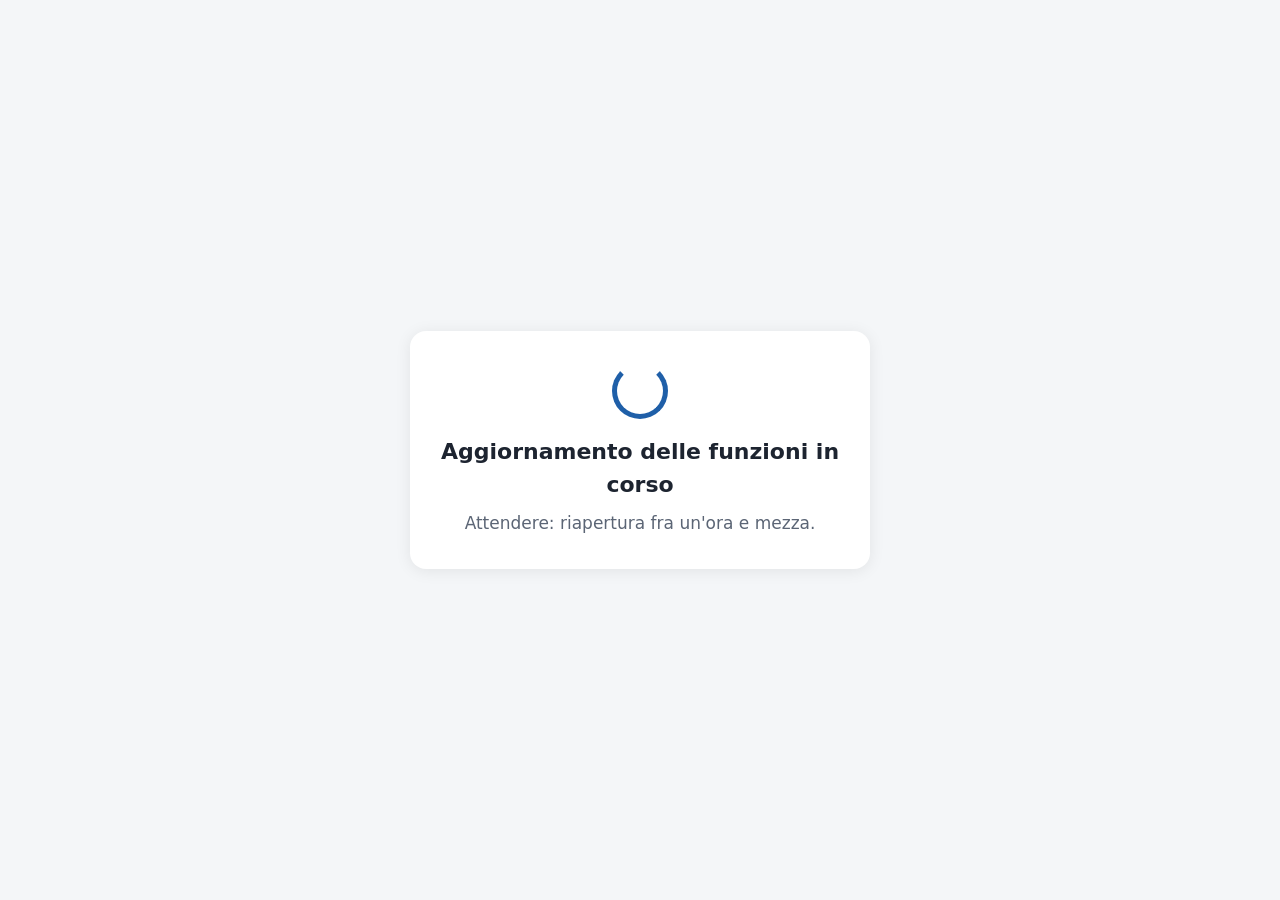
==== commit 67320261: "Sito sospeso temporaneamente (pagina di manutenzione) Backup del contenuto: branch backup-blocco-gh-" ====
--- a/index.html
+++ b/index.html
@@ -1,6278 +1,20 @@
 <!doctype html>
-<!--
-  Battagli Marine Hardware - Catalogo Codici
-  Autore e creatore originale: Sergio Tassoni
-  Copyright (c) 2026 Sergio Tassoni. Tutti i diritti riservati.
-  firma-autore-st
--->
-<html lang="it"><head><meta charset="utf-8"><meta name="author" content="Sergio Tassoni"><meta name="copyright" content="(c) 2026 Sergio Tassoni"><meta name="generator" content="Catalogo Battagli di Sergio Tassoni"><link rel="manifest" href="manifest.webmanifest"><link rel="apple-touch-icon" href="icon-180.png"><meta name="apple-mobile-web-app-capable" content="yes"><meta name="mobile-web-app-capable" content="yes"><meta name="apple-mobile-web-app-title" content="Battagli"><meta name="apple-mobile-web-app-status-bar-style" content="default"><meta name="theme-color" content="#0b52b8"><meta name="viewport" content="width=device-width,initial-scale=1,viewport-fit=cover"><style>:root{color-scheme:light}html{scroll-padding-top:env(safe-area-inset-top,0px)}body{margin:0;padding:0;font:14px sans-serif;background:#fff;color:#000}img{max-width:100%}[hidden]:not([hidden=until-found i]){display:none!important}
-/* list edit mode */
-.numedit { margin-top: 2px; }
-.numedit[aria-pressed="true"] { background: var(--ok); color: #fff; box-shadow: 0 4px 12px rgba(0, 0, 0, .18); }
-#numMain.editing .numrow { cursor: pointer; }
-.numrow.edrow { width: 100%; border: 0; border-top: 1px solid var(--line); background: transparent; text-align: left; font: inherit; color: inherit; }
-.numrow.edrow:first-child { border-top: 0; }
-.numrow.edrow:active { background: var(--blue-soft); }
-.numrow.edrow b { display: flex; align-items: center; gap: 10px; }
-.numrow.edrow b svg { width: 18px; height: 18px; color: var(--muted); }
-.numadd { display: flex; align-items: center; justify-content: center; gap: 6px; }
-.numadd svg { width: 18px; height: 18px; }
-.numreset { margin-top: 4px; background: var(--soft) !important; color: var(--ink) !important; }
-.numempty { padding: 16px; color: var(--muted); font-size: 14px; font-weight: 600; }
-.dialog label.nl { display: grid; gap: 6px; font-size: 13px; font-weight: 700; color: var(--muted); }
-.dialog .ni { width: 100%; border: 1.5px solid var(--fline); border-radius: 14px; background: var(--bg); color: var(--ink); font: inherit; font-size: 17px; font-weight: 600; padding: 12px 14px; outline: 0; }
-.dialog .ni:focus { border-color: var(--blue); box-shadow: 0 0 0 4px rgba(var(--blue-rgb), .12); }
-.dialog .ni.code { font-family: var(--f-code); color: var(--blue); }
-.dialog .nbtns { display: grid; grid-template-columns: 1fr 1fr; gap: 10px; }
-.dialog .nbtns .btn { padding: 13px 14px; font-size: 15px; }
-.dialog .ndel { background: transparent; color: var(--red); padding: 8px; font-size: 14px; }
-.dialog .ndel.sure { background: var(--red); color: #fff; }
-.dialog .nerr { color: var(--red); font-size: 13px; font-weight: 700; margin: -6px 0 0; }
-:root[data-theme="verdenero"] { --bg: #0f1511; --page: #050806; --soft: #18221b; --ink: #eef6f0; --ink-2: #c4d6ca; --muted: #84998b; --line: #1e2b22; --blue: #22c55e; --blue-2: #4ade80; --blue-soft: #123020; --tint1: #12351f; --tint2: #0b1f13; --tint3: #102c1b; --blue-rgb: 34, 197, 94; --glass: rgba(4,8,6,.92); --fline: #1e2b22; --ph: #84998b; --ico: #84998b; --tabico: #84998b; --dash: #1e2b22; --sline: #1e2b22; --cline: #1e2b22; --mark: #f5d76e; --shadow-rgb: 0, 0, 0; color-scheme: dark; }
-:root[data-theme="rosa"] { --bg: #ffffff; --page: #fdf2f7; --soft: #fae6ef; --ink: #2b0f1c; --ink-2: #5e3a4b; --muted: #94798a; --line: #f3dde8; --blue: #db2777; --blue-2: #ec4899; --blue-soft: #fde7f1; --tint1: #fbd3e5; --tint2: #fff1f7; --tint3: #fcdeeb; --blue-rgb: 219, 39, 119; --fline: #f3dde8; --dash: #f3dde8; --sline: #f3dde8; --cline: #f3dde8; }
-:root[data-theme="lavanda"] { --bg: #ffffff; --page: #f6f3fd; --soft: #eee8fb; --ink: #1d1233; --ink-2: #4a3d66; --muted: #827899; --line: #e5ddf6; --blue: #7c3aed; --blue-2: #9b6bf5; --blue-soft: #efe7fd; --tint1: #e2d6fb; --tint2: #f7f3fe; --tint3: #e9e0fc; --blue-rgb: 124, 58, 237; --fline: #e5ddf6; --dash: #e5ddf6; --sline: #e5ddf6; --cline: #e5ddf6; }
-
-/* Favourites */
-.favbtn { display: inline-flex; align-items: center; gap: 6px; }
-.favbtn svg { width: 16px; height: 16px; }
-.favbtn[aria-pressed="true"] { background: #fff4d6; color: #a16207; box-shadow: 0 0 0 1px #f5d77a; }
-.favbtn[aria-pressed="true"] svg { fill: #f2b705; stroke: #d29a00; }
-#favList .rrow .star { width: 16px; height: 16px; fill: #f2b705; stroke: #d29a00; opacity: 1; }
-
-/* Customer edition: no phone numbers (they are internal) */
-#tabNumbers, #viewNumbers { display: none !important; }
-.tabbar .in { grid-template-columns: repeat(3, minmax(0, 1fr)) !important; max-width: 560px !important; }
-
-/* new catalogue check */
-.catdlg { max-height: 86vh; overflow: auto; }
-.catdlg table { width: 100%; border-collapse: collapse; margin: 6px 0 10px; font-size: 14.5px; }
-.catdlg th, .catdlg td { text-align: right; padding: 7px 4px; border-bottom: 1px solid var(--line); }
-.catdlg th:first-child, .catdlg td:first-child { text-align: left; color: var(--muted); font-weight: 600; }
-.catdlg .catok { color: #15803d; font-weight: 700; margin: 6px 0; }
-.catdlg .catwarn { background: rgba(217, 119, 6, .12); color: #b45309; border-radius: 12px; padding: 10px 12px; margin: 6px 0; font-weight: 600; font-size: 14px; }
-.catdlg .catwarn li { margin: 2px 0 2px 16px; }
-.catbtns { flex-wrap: wrap; }
-.catbtns .btn { flex: 1 1 140px; }
-
-/* Preferiti: one row on the home, own page with the list */
-.favopen { display: grid; grid-template-columns: 40px minmax(0, 1fr) 18px; align-items: center; gap: 12px; width: 100%; padding: 12px 14px; border: 0; background: transparent; text-align: left; color: var(--ink); font: inherit; cursor: pointer; }
-.favopen .fstar { width: 40px; height: 40px; border-radius: 12px; background: #fff4d6; display: grid; place-items: center; }
-.favopen .fstar svg { width: 22px; height: 22px; fill: #f2b705; stroke: #d29a00; }
-.favopen b { display: block; font-size: 16px; font-weight: 800; }
-.favopen small { display: block; font-size: 13px; color: var(--muted); font-weight: 600; margin-top: 2px; }
-.favopen > svg { width: 18px; height: 18px; color: var(--muted); }
-.favopen:active { background: var(--blue-soft); }
-#favSheet { z-index: 16; }
-#favPage .frep { margin: 18px 4px 8px; font-size: 14px; font-weight: 800; color: var(--muted); display: flex; align-items: center; gap: 8px; }
-#favPage .frep i { width: 10px; height: 10px; border-radius: 50%; display: block; }
-#favPage .fitem { display: grid; grid-template-columns: minmax(0, 1fr) 52px; align-items: stretch; background: var(--bg); border-radius: 16px; box-shadow: var(--card-shadow); margin-bottom: 10px; overflow: hidden; }
-#favPage .fitem .fam { border: 0; border-radius: 0; box-shadow: none; margin: 0; background: transparent; }
-#favPage .fitem .fam .s .pr { color: var(--ink); font-weight: 700; margin-left: 6px; }
-#favPage .favx { border: 0; border-left: 1px solid var(--line); background: transparent; display: grid; place-items: center; cursor: pointer; }
-#favPage .favx svg { width: 22px; height: 22px; fill: #f2b705; stroke: #d29a00; }
-@media (min-width: 900px) { #favPage .fgrid { display: grid; grid-template-columns: repeat(2, minmax(0, 1fr)); column-gap: 12px; } }
-
-/* share: three buttons, Android / iPhone / PC Windows */
-.shareops { display: grid !important; grid-template-columns: repeat(2, minmax(0, 1fr)) !important; gap: 12px !important; }
-#sharePc { grid-column: 1 / -1; justify-self: center; width: calc(50% - 6px); }
-.shareops .btn { display: flex; align-items: center; justify-content: center; gap: 8px; margin: 0 !important; }
-.shareops .btn svg { width: 22px; height: 22px; flex: none; }
-.shareops .btn { white-space: nowrap; }
-#iosBox { display: none !important; }
-/* share links */
-.sharelinks .slink { display: grid; grid-template-columns: 92px 1fr auto; gap: 8px; align-items: center; margin: 6px 0; }
-.sharelinks .slink b { font-size: 14px; }
-.sharelinks .slink input { min-width: 0; font: inherit; font-size: 13px; padding: 9px 10px; border-radius: 10px; border: 1px solid var(--line); background: var(--soft); color: var(--ink); }
-.sharelinks .slink .btn { width: auto; padding: 9px 14px; font-size: 14px; background: var(--soft); color: var(--ink); }
-
-/* update banner */
-.updbar { position: fixed; left: 12px; right: 12px; top: calc(env(safe-area-inset-top, 0px) + 10px); z-index: 80; display: flex; align-items: center; gap: 10px; max-width: 560px; margin: 0 auto; padding: 12px 12px 12px 16px; border-radius: 18px; background: var(--bg); color: var(--ink); box-shadow: 0 10px 30px rgba(var(--shadow-rgb, 15, 23, 42), .25), 0 0 0 1.5px var(--blue); }
-.updbar[hidden] { display: none; }
-.updbar .ut { flex: 1; min-width: 0; display: grid; gap: 2px; }
-.updbar .ut b { font-size: 15px; }
-.updbar .ut small { font-size: 12.5px; color: var(--muted); font-weight: 600; overflow: hidden; text-overflow: ellipsis; }
-.updbar .btn { width: auto; padding: 10px 16px; font-size: 15px; flex: none; }
-.updbar .updx { flex: none; width: 34px; height: 34px; border: 0; border-radius: 50%; background: var(--soft); color: var(--ink); font-size: 20px; line-height: 1; cursor: pointer; }
+<html lang="it"><head><meta charset="utf-8">
+<meta name="viewport" content="width=device-width,initial-scale=1">
+<meta name="robots" content="noindex">
+<title>Aggiornamento in corso</title>
+<style>
+:root{--bg:#f4f6f8;--card:#fff;--tx:#1d2430;--mu:#5b6575;--ac:#1f5fa8}
+@media (prefers-color-scheme:dark){:root{--bg:#12161c;--card:#1b2129;--tx:#e8ecf1;--mu:#a3adbb;--ac:#6ea8ec}}
+*{box-sizing:border-box}html,body{margin:0;height:100%}
+body{background:var(--bg);color:var(--tx);font:17px/1.5 system-ui,-apple-system,"Segoe UI",Roboto,sans-serif;display:flex;align-items:center;justify-content:center;padding:16px}
+.c{background:var(--card);max-width:460px;width:100%;border-radius:16px;padding:32px 24px;text-align:center;box-shadow:0 2px 16px rgba(0,0,0,.08)}
+.i{width:56px;height:56px;margin:0 auto 16px;border-radius:50%;border:5px solid var(--ac);border-top-color:transparent;animation:r 1.4s linear infinite}
+@keyframes r{to{transform:rotate(360deg)}}
+h1{font-size:22px;margin:0 0 10px}p{margin:0;color:var(--mu)}
 </style></head><body>
-<title>Battagli Marine Hardware</title>
-<link rel="icon" type="image/png" href="[data-uri]">
-<link rel="apple-touch-icon" href="[data-uri]">
-<meta name="theme-color" content="#ffffff">
-<meta name="mobile-web-app-capable" content="yes">
-<meta name="apple-mobile-web-app-title" content="Battagli">
-<link rel="stylesheet" href="fonts.css">
-<style>
-/* Layout: one white screen. Hero with title "Catalogo" and a big floating search bar; results and departments as soft white cards; catalogue upload at the bottom. Single light theme by choice. */
-:root {
-  --bg: #ffffff;
-  --page: #e9f1fc;
-  --soft: #e0ebf9;
-  --ink: #0d1726;
-  --ink-2: #334155;
-  --muted: #728096;
-  --line: #d5e3f5;
-  --blue: #0a5cc2;
-  --blue-2: #2f7ae0;
-  --blue-soft: #dbe9fb;
-  --red: #d42a35;
-  --ok: #1d8b4f;
-  --warn: #b26a00;
-  --card-shadow: 0 1px 2px rgba(var(--shadow-rgb), .04), 0 8px 24px rgba(var(--shadow-rgb), .06);
-  --lift-shadow: 0 2px 4px rgba(var(--blue-rgb), .06), 0 14px 34px rgba(var(--blue-rgb), .14);
-  --f-ui: "Plus Jakarta Sans", "Segoe UI", system-ui, -apple-system, sans-serif;
-  --f-code: "IBM Plex Mono", ui-monospace, "SFMono-Regular", Menlo, monospace;
-  --tint1: #dfeafb; --tint2: #f0f6fe; --tint3: #e2edfc; --blue-rgb: 10, 92, 194;
-  --glass: rgba(255,255,255,.93); --fline: #dbe4ef; --ph: #a6b0bf; --ico: #98a3b3; --tabico: #8d99a9; --dash: #cbd6e4; --sline: #e1e6ed; --cline: #d5e3f6; --mark: #fff0a6; --shadow-rgb: 13, 23, 38; --ico-bg: #fff;
-  --hero-bg: linear-gradient(160deg, color-mix(in srgb, var(--blue) 80%, #000) 0%, var(--blue) 55%, var(--blue-2) 100%); --hero-ink: #fff; --hero-sub: rgba(255, 255, 255, .85);
-  --tabbar: 66px;
-  color-scheme: light;
-}
-* { box-sizing: border-box; }
-[hidden] { display: none !important; }
-html, body { min-height: 100%; max-width: 100%; overflow-x: hidden; }
-body {
-  background: var(--page); color: var(--ink); font-family: var(--f-ui); font-size: 16px; line-height: 1.45;
-  -webkit-tap-highlight-color: transparent; -webkit-font-smoothing: antialiased;
-}
-body::before { content: ""; position: fixed; inset: 0 0 auto; height: env(safe-area-inset-top, 0px); z-index: 10; background: var(--bg); }
-.wrap { max-width: 620px; margin: 0 auto; padding-left: max(18px, env(safe-area-inset-left, 0px)); padding-right: max(18px, env(safe-area-inset-right, 0px)); }
-button { font: inherit; color: inherit; cursor: pointer; }
-:focus-visible { outline: 3px solid rgba(var(--blue-rgb), .35); outline-offset: 2px; border-radius: 10px; }
-.sr-file { position: absolute; inset: 0; width: 100%; height: 100%; opacity: 0; cursor: pointer; font-size: 100px; }
-
-/* Hero */
-.hero { background: var(--hero-bg); color: var(--hero-ink); border-bottom: 1px solid var(--line); }
-.hero .wrap { padding-block: 18px 22px; }
-.topline { display: flex; align-items: center; justify-content: space-between; gap: 12px; }
-.mark { display: flex; align-items: center; gap: 10px; min-width: 0; }
-.mark .logo { width: 40px; height: 40px; border-radius: 12px; background: linear-gradient(145deg, var(--blue-2), var(--blue)); display: grid; place-items: center; box-shadow: 0 6px 14px rgba(var(--blue-rgb), .28); flex: none; }
-.brandlogo { display: block; height: 44px; max-width: calc(100% - 26px); object-fit: contain; object-position: left; background: #fff; padding: 5px 12px; border-radius: 12px; box-sizing: content-box; width: auto; margin-bottom: 8px; box-shadow: 0 4px 14px rgba(0, 0, 0, .12); }
-.eyebrow { font-size: 13px; font-weight: 600; color: var(--hero-sub); margin: 0; display: flex; align-items: center; gap: 6px; min-width: 0; }
-.eyebrow span { white-space: nowrap; overflow: hidden; text-overflow: ellipsis; }
-.eyebrow i { width: 7px; height: 7px; border-radius: 50%; background: #c6cdd8; flex: none; }
-.eyebrow.ok i { background: var(--ok); box-shadow: 0 0 0 3px rgba(29, 139, 79, .15); }
-.eyebrow.warn i { background: var(--warn); }
-.load-pill { position: relative; overflow: hidden; display: inline-flex; align-items: center; gap: 7px; background: var(--bg); color: var(--blue); font-weight: 700; font-size: 14px; border-radius: 999px; padding: 9px 14px 9px 12px; flex: none; cursor: pointer; box-shadow: 0 0 0 1px var(--cline), 0 4px 12px rgba(var(--blue-rgb), .08); }
-.load-pill svg { width: 17px; height: 17px; }
-h1 { font-size: 40px; line-height: 1.05; font-weight: 800; letter-spacing: -1.2px; margin: 22px 0 4px; }
-.lead { margin: 0 0 18px; color: var(--hero-sub); font-size: 16px; }
-
-/* Search */
-.search-sticky { display: grid; grid-template-columns: minmax(0, 1fr); gap: 8px; position: sticky; top: env(safe-area-inset-top, 0px); z-index: 6; padding-block: 10px; margin-block: -10px; }
-.search-sticky.stuck { background: var(--glass); backdrop-filter: blur(14px); -webkit-backdrop-filter: blur(14px); }
-.field { display: flex; align-items: center; gap: 6px; background: var(--bg); border-radius: 20px; padding: 6px 8px 6px 18px; border: 1.5px solid var(--fline); box-shadow: var(--lift-shadow); transition: border-color .15s, box-shadow .15s; }
-.field2 > svg { color: var(--red); }
-.field2 #q, #qd { }
-.field:focus-within { border-color: var(--blue); box-shadow: 0 0 0 4px rgba(var(--blue-rgb), .12), var(--lift-shadow); }
-.field > svg { width: 22px; height: 22px; color: var(--blue); flex: none; }
-#q {
-  flex: 1 1 0; width: 0; min-width: 0; border: 0; outline: 0; background: transparent; color: var(--ink);
-  font-family: var(--f-code); font-size: 22px; font-weight: 600; letter-spacing: .3px; padding: 13px 4px;
-}
-#qd { flex: 1 1 0; width: 0; min-width: 0; border: 0; outline: 0; background: transparent; color: var(--ink); font-family: var(--f-ui); font-size: 18px; font-weight: 600; padding: 13px 4px; }
-#qd::placeholder { color: var(--ph); font-weight: 500; font-size: 16px; }
-#q::placeholder { color: var(--ph); font-weight: 500; font-family: var(--f-ui); font-size: 17px; letter-spacing: 0; }
-.iconbtn { border: 0; background: transparent; width: 36px; height: 36px; border-radius: 50%; color: var(--ico); display: grid; place-items: center; flex: none; }
-.iconbtn svg { width: 20px; height: 20px; }
-.kbd { border: 0; background: var(--soft); border-radius: 12px; height: 40px; padding: 0 12px; font-size: 13px; font-weight: 800; color: var(--ink-2); flex: none; }
-.hint { font-size: 14px; color: var(--hero-sub); margin: 0 4px; min-height: 0; }
-.hint:empty { display: none; }
-.hint code { font-family: var(--f-code); font-weight: 600; color: var(--blue); background: var(--bg); box-shadow: 0 0 0 1px var(--line); padding: 2px 7px; border-radius: 7px; font-size: 14px; }
-
-main { padding-block: 22px 56px; display: grid; grid-template-columns: minmax(0, 1fr); gap: 30px; }
-main > *, .art > *, .photos > *, .row > *, .search-sticky > * { min-width: 0; max-width: 100%; }
-.notice { display: flex; gap: 14px; align-items: center; padding: 16px; border-radius: 20px; background: var(--bg); box-shadow: var(--card-shadow); }
-.notice .ico { width: 42px; height: 42px; border-radius: 12px; background: #fff4e0; color: var(--warn); display: grid; place-items: center; flex: none; }
-.notice .ico svg { width: 22px; height: 22px; }
-.notice p { margin: 0; font-size: 14px; flex: 1; min-width: 0; color: var(--ink-2); }
-.notice p b { display: block; color: var(--ink); font-size: 15px; }
-.notice-btn { position: relative; overflow: hidden; cursor: pointer; border: 0; background: var(--blue); color: #fff; font-weight: 700; font-size: 14px; border-radius: 999px; padding: 10px 14px; flex: none; }
-
-.block-h { display: flex; justify-content: space-between; align-items: baseline; gap: 8px; margin: 0 4px 12px; }
-.block-h h2 { font-size: 19px; font-weight: 800; letter-spacing: -.3px; margin: 0; }
-.block-h span { font-size: 14px; color: var(--muted); font-variant-numeric: tabular-nums; font-weight: 600; }
-
-.list { background: var(--bg); border-radius: 20px; box-shadow: var(--card-shadow); overflow: hidden; }
-.item { display: grid; grid-template-columns: auto minmax(0, 1fr) auto; gap: 2px 12px; align-items: center; padding: 15px 16px; border: 0; border-top: 1px solid var(--line); background: transparent; width: 100%; text-align: left; }
-.item:first-child { border-top: 0; }
-.item:active { background: var(--blue-soft); }
-.item .code { font-family: var(--f-code); font-weight: 600; font-size: 17px; color: var(--blue); letter-spacing: .2px; }
-.item .code mark { background: var(--mark); color: #111; border-radius: 4px; padding: 0 1px; }
-.item .pg { grid-column: 3; display: flex; align-items: center; gap: 6px; font-size: 12px; font-weight: 700; color: var(--muted); background: var(--soft); border-radius: 999px; padding: 4px 6px 4px 10px; white-space: nowrap; }
-.item .pg::after { content: ""; width: 6px; height: 6px; border-right: 2px solid #9aa6b6; border-top: 2px solid #9aa6b6; transform: rotate(45deg); margin: 0 4px 0 1px; }
-.item .itxt { display: grid; gap: 2px; min-width: 0; }
-.thumb { width: 96px; height: 96px; border-radius: 14px; background: var(--soft); overflow: hidden; display: grid; place-items: center; flex: none; }
-.thumb img { width: 100%; height: 100%; object-fit: contain; background: #fff; display: block; }
-.thumb.none { display: none; }
-.photos { display: grid; grid-template-columns: minmax(0, 1fr); gap: 12px; }
-.photos img { width: 100%; height: auto; display: block; background: #fff; border-radius: 16px; box-shadow: var(--card-shadow); cursor: zoom-in; }
-.pdfstatus { position: fixed; left: 50%; bottom: calc(var(--tabbar) + 64px + env(safe-area-inset-bottom, 0px)); transform: translateX(-50%); background: var(--blue); color: #fff; padding: 10px 16px; border-radius: 999px; font-size: 14px; font-weight: 700; z-index: 41; max-width: calc(100% - 32px); text-align: center; box-shadow: 0 10px 28px rgba(var(--blue-rgb), .3); }
-.zoomimg { position: fixed; inset: 0; z-index: 50; background: #0b1220; overflow: hidden; touch-action: none; user-select: none; -webkit-user-select: none; }
-.zoomimg img { position: absolute; left: 0; top: 0; transform-origin: 0 0; max-width: none; max-height: none; will-change: transform; -webkit-user-drag: none; background: #fff; }
-.zoomimg .zx { position: fixed; top: calc(12px + env(safe-area-inset-top, 0px)); right: 14px; width: 46px; height: 46px; border-radius: 50%; border: 0; background: rgba(255,255,255,.95); color: var(--ink); font-size: 26px; font-weight: 700; line-height: 1; z-index: 2; box-shadow: 0 4px 16px rgba(0,0,0,.4); }
-.zoomimg .zh { position: fixed; bottom: calc(18px + env(safe-area-inset-bottom, 0px)); left: 50%; transform: translateX(-50%); background: rgba(255,255,255,.14); color: #fff; font-size: 13px; font-weight: 600; padding: 7px 14px; border-radius: 999px; white-space: nowrap; pointer-events: none; }
-.artimg { border-radius: 16px; overflow: hidden; background: #fff; box-shadow: 0 0 0 1px var(--line); display: grid; place-items: center; max-height: 420px; cursor: zoom-in; }
-.artimg img { max-width: 100%; max-height: 420px; object-fit: contain; display: block; }
-.item .t { font-weight: 700; min-width: 0; overflow: hidden; display: -webkit-box; -webkit-line-clamp: 2; -webkit-box-orient: vertical; }
-.item .v { font-size: 14px; color: var(--muted); min-width: 0; overflow: hidden; text-overflow: ellipsis; white-space: nowrap; }
-.more { width: 100%; border: 0; border-top: 1px solid var(--line); background: transparent; padding: 16px; color: var(--blue); font-weight: 700; }
-.empty { background: var(--bg); border-radius: 20px; box-shadow: var(--card-shadow); padding: 34px 20px; text-align: center; color: var(--muted); }
-.empty b { display: block; color: var(--ink); font-size: 18px; margin-bottom: 6px; }
-
-.recent { display: flex; gap: 8px; overflow-x: auto; padding: 2px 2px 6px; scrollbar-width: none; }
-.recent::-webkit-scrollbar { display: none; }
-.recent button { border: 0; background: var(--bg); box-shadow: var(--card-shadow); border-radius: 14px; padding: 10px 14px; font-family: var(--f-code); font-weight: 600; font-size: 15px; color: var(--blue); flex: none; }
-
-.reparti { display: grid; grid-template-columns: repeat(2, minmax(0, 1fr)); gap: 12px; }
-.rep { border: 0; background: var(--bg); box-shadow: var(--card-shadow); border-radius: 20px; padding: 16px; text-align: left; display: grid; gap: 8px; min-width: 0; align-content: start; }
-.rep .n { width: 48px; height: 48px; border-radius: 14px; display: grid; place-items: center; }
-.rep .n svg { width: 26px; height: 26px; fill: none; stroke: currentColor; stroke-width: 2; stroke-linecap: round; stroke-linejoin: round; }
-.rep .l { font-weight: 700; font-size: 15px; line-height: 1.25; }
-.rep .c { font-size: 13px; color: var(--muted); font-weight: 600; }
-.numrow { display: flex; justify-content: space-between; align-items: center; gap: 12px; padding: 14px 16px; border-top: 1px solid var(--line); }
-.numrow:first-child { border-top: 0; }
-.numrow span { font-weight: 700; }
-.telrow { text-decoration: none; color: inherit; background: var(--blue-soft); }
-.telrow small { display: block; font-size: 12px; font-weight: 600; color: var(--muted); }
-.telrow:active { filter: brightness(.95); }
-.numrow b { font-family: var(--f-code); font-weight: 600; font-size: 20px; color: var(--blue); }
-.rep:active { box-shadow: 0 0 0 2px var(--blue); }
-
-
-:root[data-theme="scuro"] { --bg: #1b2433; --page: #121a27; --soft: #263246; --ink: #eef2f8; --ink-2: #c5cfdd; --muted: #8d9bb0; --line: #2c3a4f; --blue: #3b82f6; --blue-2: #5b9bff; --blue-soft: #1f3558; --tint1: #1d2d4a; --tint2: #18243a; --tint3: #1c2b46; --blue-rgb: 59, 130, 246; --glass: rgba(20,20,26,.92); --fline: #2c3a4f; --ph: #8d9bb0; --ico: #8d9bb0; --tabico: #8d9bb0; --dash: #2c3a4f; --sline: #2c3a4f; --cline: #2c3a4f; --mark: #f5d76e; --shadow-rgb: 0, 0, 0; color-scheme: dark; }
-:root[data-theme="carbon"] { --bg: #1d1d20; --page: #0f0f11; --soft: #2a2a2e; --ink: #f4f4f5; --ink-2: #cfcfd4; --muted: #8f8f98; --line: #34343a; --blue: #ff5a36; --blue-2: #ff7a4d; --blue-soft: #3a2420; --tint1: #35231f; --tint2: #241b1a; --tint3: #2f211e; --blue-rgb: 255, 90, 54; --glass: rgba(20,20,26,.92); --fline: #34343a; --ph: #8f8f98; --ico: #8f8f98; --tabico: #8f8f98; --dash: #34343a; --sline: #34343a; --cline: #34343a; --mark: #f5d76e; --shadow-rgb: 0, 0, 0; color-scheme: dark; }
-:root[data-theme="viola"] { --bg: #241b3a; --page: #170f2a; --soft: #31254d; --ink: #f3effc; --ink-2: #d0c6ea; --muted: #9a8cbd; --line: #3a2d58; --blue: #8b5cf6; --blue-2: #a78bfa; --blue-soft: #35275a; --tint1: #3a2a64; --tint2: #2a1f47; --tint3: #33265a; --blue-rgb: 139, 92, 246; --glass: rgba(20,20,26,.92); --fline: #3a2d58; --ph: #9a8cbd; --ico: #9a8cbd; --tabico: #9a8cbd; --dash: #3a2d58; --sline: #3a2d58; --cline: #3a2d58; --mark: #f5d76e; --shadow-rgb: 0, 0, 0; color-scheme: dark; }
-:root[data-theme="azzurro"] { --bg: #ffffff; --page: #eef8fd; --soft: #e6f3fa; --ink: #0b2230; --ink-2: #35505f; --muted: #6a8493; --line: #d9eaf3; --blue: #0891b2; --blue-2: #22b8d8; --blue-soft: #e1f6fb; --tint1: #cdeefa; --tint2: #e8f8fd; --tint3: #d7f1fa; --blue-rgb: 8, 145, 178; --fline: #d9eaf3; --dash: #d9eaf3; --sline: #d9eaf3; --cline: #d9eaf3; }
-:root[data-theme="arancio"] { --bg: #ffffff; --page: #fdf6ee; --soft: #f8eddf; --ink: #26170a; --ink-2: #5a432d; --muted: #8f7a63; --line: #f0e3d3; --blue: #d9730d; --blue-2: #f09030; --blue-soft: #fff1e0; --tint1: #fde1c3; --tint2: #fff6ec; --tint3: #fdebd6; --blue-rgb: 217, 115, 13; --fline: #f0e3d3; --dash: #f0e3d3; --sline: #f0e3d3; --cline: #f0e3d3; }
-[data-theme="scuro"] .brandlogo, [data-theme="carbon"] .brandlogo, [data-theme="viola"] .brandlogo, [data-theme="oceano"] .brandlogo, [data-theme="notte"] .brandlogo, [data-theme="verdenero"] .brandlogo { mix-blend-mode: normal; background: #fff; padding: 5px 12px; border-radius: 12px; box-sizing: content-box; height: 44px; }
-[data-theme="scuro"], [data-theme="carbon"], [data-theme="viola"], [data-theme="oceano"], [data-theme="notte"], [data-theme="verdenero"] { --hero-ink: var(--ink); --hero-sub: var(--muted); }
-[data-theme="scuro"] .hero, [data-theme="carbon"] .hero, [data-theme="viola"] .hero, [data-theme="oceano"] .hero, [data-theme="notte"] .hero, [data-theme="verdenero"] .hero { background: radial-gradient(90% 70% at 100% 0%, var(--tint1) 0%, transparent 70%), radial-gradient(70% 60% at 0% 10%, var(--tint2) 0%, transparent 70%), var(--bg); border-bottom-color: var(--line); }
-[data-theme="scuro"] .photobtn, [data-theme="carbon"] .photobtn, [data-theme="viola"] .photobtn, [data-theme="oceano"] .photobtn, [data-theme="notte"] .photobtn, [data-theme="verdenero"] .photobtn { background: var(--blue); color: #fff; }
-[data-theme="scuro"] .hint code, [data-theme="carbon"] .hint code, [data-theme="viola"] .hint code, [data-theme="oceano"] .hint code, [data-theme="notte"] .hint code { color: var(--ink); }
-[data-theme="scuro"] .tabbar, [data-theme="carbon"] .tabbar, [data-theme="viola"] .tabbar, [data-theme="oceano"] .tabbar, [data-theme="notte"] .tabbar, [data-theme="verdenero"] .tabbar { border-top-color: var(--line); }
-
-
-/* Photo search */
-.photorow { margin: 12px 0 0; }
-.photobtn { display: inline-flex; align-items: center; gap: 8px; border: 0; background: #fff; color: var(--blue); font-weight: 800; font-size: 15px; border-radius: 999px; padding: 11px 18px 11px 14px; box-shadow: 0 8px 20px rgba(0, 0, 0, .18); }
-.photobtn svg { width: 22px; height: 22px; }
-.camsheet { position: fixed; inset: 0; z-index: 45; background: var(--page); overflow-y: auto; -webkit-overflow-scrolling: touch; padding-top: env(safe-area-inset-top, 0px); padding-bottom: calc(24px + env(safe-area-inset-bottom, 0px)); }
-.camsheet .wrap { display: grid; grid-template-columns: minmax(0, 1fr); gap: 14px; padding-top: 12px; }
-.cambar { display: flex; align-items: center; justify-content: space-between; gap: 8px; }
-.cambar h2 { margin: 0; font-size: 19px; font-weight: 800; }
-.camview { position: relative; border-radius: 20px; overflow: hidden; background: #000; aspect-ratio: 3 / 4; max-height: 58vh; width: 100%; display: grid; place-items: center; }
-.camview video, .camview img { width: 100%; height: 100%; object-fit: cover; display: block; }
-.camview .camnote { position: absolute; inset: 0; display: grid; place-items: center; text-align: center; color: #fff; padding: 20px; font-weight: 600; font-size: 15px; }
-.camaim { position: absolute; inset: 0; pointer-events: none; display: flex; align-items: flex-end; justify-content: center; padding: 14px; }
-.camaim::before { content: ""; position: absolute; left: 12%; right: 12%; top: 30%; bottom: 34%; border: 3px solid rgba(255, 255, 255, .85); border-radius: 16px; box-shadow: 0 0 0 999px rgba(0, 0, 0, .18); }
-.camaim span { position: relative; background: rgba(0, 0, 0, .55); color: #fff; font-size: 13px; font-weight: 700; border-radius: 999px; padding: 6px 12px; }
-.codehit { border: 2px solid var(--blue); border-radius: 18px; padding: 10px 10px 4px; background: var(--blue-soft); }
-.codehit .sec-title { margin-top: 0; }
-.shareops { display: grid; grid-template-columns: 1fr 1fr; gap: 10px; }
-.shareops .btn { justify-content: center; gap: 8px; }
-.shareops .btn svg { width: 22px; height: 22px; flex: none; }
-.shareops .btn[aria-disabled="true"] { opacity: .55; }
-.camctl { display: grid; grid-template-columns: 1fr auto 1fr; align-items: center; gap: 10px; }
-.shutter { width: 74px; height: 74px; border-radius: 50%; border: 5px solid var(--bg); background: var(--blue); box-shadow: 0 0 0 3px var(--blue), 0 8px 22px rgba(var(--blue-rgb), .35); }
-.shutter:active { filter: brightness(.9); }
-.camctl .btn { padding: 12px 14px; font-size: 14px; background: var(--soft); color: var(--ink); }
-.tiny { font-size: 11px; line-height: 1.35; color: var(--muted); margin: 0; text-align: center; }
-.visbar { height: 6px; border-radius: 999px; background: var(--soft); overflow: hidden; }
-.visbar i { display: block; height: 100%; background: var(--blue); width: 0; transition: width .3s; }
-.visnote { font-size: 13px; color: var(--muted); font-weight: 600; margin: 0; }
-.cand { background: var(--bg); border-radius: 20px; box-shadow: var(--card-shadow); padding: 12px; display: grid; grid-template-columns: 112px minmax(0, 1fr); gap: 12px; align-items: start; }
-.cand .thumb { width: 112px; height: 112px; }
-.cand .conf { font-size: 12px; font-weight: 800; color: var(--blue); margin: 0 0 4px; }
-.cand .crow { display: grid; grid-template-columns: auto minmax(0, 1fr); gap: 2px 8px; align-items: baseline; border: 0; background: transparent; width: 100%; text-align: left; padding: 6px 0; border-top: 1px solid var(--line); }
-.cand .crow:first-of-type { border-top: 0; }
-.cand .crow b { font-family: var(--f-code); font-weight: 600; font-size: 14px; color: var(--blue); }
-.cand .crow span { font-size: 13px; color: var(--muted); min-width: 0; overflow: hidden; display: -webkit-box; -webkit-line-clamp: 2; -webkit-box-orient: vertical; }
-.cand .cmore { border: 0; background: transparent; color: var(--blue); font-weight: 700; font-size: 13px; padding: 6px 0 0; text-align: left; }
-
-:root[data-theme="verde"] { --bg: #ffffff; --page: #f2f8f4; --soft: #e9f3ed; --ink: #0e2016; --ink-2: #3a5444; --muted: #6f877a; --line: #dcebe2; --blue: #15803d; --blue-2: #2fa35a; --blue-soft: #e8f6ee; --tint1: #d3efdf; --tint2: #eff9f3; --tint3: #dff3e8; --blue-rgb: 21, 128, 61; --fline: #dcebe2; --dash: #dcebe2; --sline: #dcebe2; --cline: #dcebe2; }
-:root[data-theme="rosso"] { --bg: #ffffff; --page: #fcf4f4; --soft: #f7eaea; --ink: #2a1012; --ink-2: #5e3a3d; --muted: #94777a; --line: #f0dfe0; --blue: #c62833; --blue-2: #e5484d; --blue-soft: #fdecee; --tint1: #fad8dc; --tint2: #fdf1f2; --tint3: #fbe3e5; --blue-rgb: 198, 40, 51; --fline: #f0dfe0; --dash: #f0dfe0; --sline: #f0dfe0; --cline: #f0dfe0; }
-:root[data-theme="oceano"] { --bg: #10282b; --page: #0a1b1d; --soft: #18393d; --ink: #e8f6f6; --ink-2: #b9d6d6; --muted: #7fa3a5; --line: #1f4448; --blue: #14b8a6; --blue-2: #2dd4bf; --blue-soft: #12403f; --tint1: #134a4a; --tint2: #0f3436; --tint3: #12403f; --blue-rgb: 20, 184, 166; --glass: rgba(10,24,26,.92); --fline: #1f4448; --ph: #7fa3a5; --ico: #7fa3a5; --tabico: #7fa3a5; --dash: #1f4448; --sline: #1f4448; --cline: #1f4448; --mark: #f5d76e; --shadow-rgb: 0, 0, 0; color-scheme: dark; }
-
-:root[data-theme="notte"] { --bg: #0b0b0d; --page: #000000; --soft: #17171b; --ink: #f2f2f4; --ink-2: #c9c9d0; --muted: #85858f; --line: #1f1f25; --blue: #0ea5e9; --blue-2: #38bdf8; --blue-soft: #0c2433; --tint1: #0e2a3a; --tint2: #0a1822; --tint3: #0d2230; --blue-rgb: 14, 165, 233; --glass: rgba(0,0,0,.92); --fline: #1f1f25; --ph: #85858f; --ico: #85858f; --tabico: #85858f; --dash: #1f1f25; --sline: #1f1f25; --cline: #1f1f25; --mark: #f5d76e; --shadow-rgb: 0, 0, 0; color-scheme: dark; }
-
-
-/* Browse, filters, compare, history */
-.rlist { background: var(--bg); border-radius: 18px; box-shadow: var(--card-shadow); overflow: hidden; }
-.rrow { display: grid; grid-template-columns: 8px auto minmax(0, 1fr) 16px; align-items: center; gap: 10px; width: 100%; height: 46px; padding: 0 14px; border: 0; border-top: 1px solid var(--line); background: transparent; text-align: left; }
-.rrow:first-child { border-top: 0; }
-.rrow:active { background: var(--blue-soft); }
-.rrow i { width: 8px; height: 8px; border-radius: 50%; display: block; }
-.rrow b { font-family: var(--f-code); font-weight: 600; font-size: 14px; color: var(--blue); }
-.rrow span { font-size: 13px; font-weight: 600; color: var(--muted); min-width: 0; overflow: hidden; text-overflow: ellipsis; white-space: nowrap; }
-.rrow svg { width: 14px; height: 14px; color: var(--muted); opacity: .6; }
-.histb { color: var(--blue) !important; }
-.histpop { position: absolute; left: 0; right: 0; top: calc(100% - 6px); z-index: 9; background: var(--bg); border-radius: 16px; box-shadow: 0 14px 40px rgba(var(--shadow-rgb), .22); border: 1px solid var(--line); max-height: 300px; overflow-y: auto; }
-.histpop .hh { display: flex; justify-content: space-between; align-items: center; padding: 8px 14px 4px; font-size: 12px; font-weight: 800; color: var(--muted); }
-.histpop .hrow { display: flex; align-items: center; gap: 10px; width: 100%; border: 0; border-top: 1px solid var(--line); background: transparent; padding: 0 14px; height: 44px; text-align: left; font-size: 15px; font-weight: 700; color: var(--ink); }
-.histpop .hrow:first-of-type { border-top: 0; }
-.histpop .hrow:active { background: var(--blue-soft); }
-.histpop .hrow svg { width: 16px; height: 16px; color: var(--blue); flex: none; }
-.histpop .hrow b { font-family: var(--f-code); font-weight: 600; color: var(--blue); flex: none; }
-.histpop .hrow span { min-width: 0; overflow: hidden; text-overflow: ellipsis; white-space: nowrap; color: var(--muted); font-weight: 600; font-size: 13px; }
-.histpop .hempty { padding: 14px; font-size: 14px; color: var(--muted); font-weight: 600; }
-.chips { display: flex; gap: 8px; overflow-x: auto; padding: 2px 2px 10px; scrollbar-width: none; }
-.chips::-webkit-scrollbar { display: none; }
-.chips button { flex: none; border: 0; background: var(--bg); box-shadow: var(--card-shadow); border-radius: 999px; padding: 8px 14px; font-weight: 700; font-size: 13px; color: var(--ink-2); }
-.chips button[aria-pressed="true"] { background: var(--blue); color: #fff; }
-.chips button small { font-weight: 600; opacity: .75; margin-left: 4px; }
-.recent button.hq { font-family: var(--f-ui); font-weight: 700; font-size: 14px; color: var(--ink-2); display: inline-flex; align-items: center; gap: 6px; }
-.recent button.hq svg { width: 14px; height: 14px; color: var(--blue); }
-.linkbtn { border: 0; background: transparent; color: var(--blue); font-weight: 700; font-size: 13px; padding: 0; }
-.browse { position: fixed; inset: 0; z-index: 15; background: var(--page); overflow-y: auto; -webkit-overflow-scrolling: touch; padding-top: env(safe-area-inset-top, 0px); padding-bottom: calc(var(--tabbar) + 24px + env(safe-area-inset-bottom, 0px)); }
-.browse .bhead { position: sticky; top: 0; z-index: 3; background: var(--glass); backdrop-filter: blur(14px); -webkit-backdrop-filter: blur(14px); border-bottom: 1px solid var(--line); padding: 10px 0 12px; }
-.browse .brow { display: flex; align-items: center; gap: 10px; }
-.browse h2 { margin: 0; font-size: 19px; font-weight: 800; flex: 1; min-width: 0; }
-.browse .bsub { font-size: 13px; color: var(--muted); font-weight: 600; margin: 2px 0 8px; }
-.browse .bfield { display: flex; align-items: center; gap: 8px; background: var(--bg); border: 1.5px solid var(--fline); border-radius: 16px; padding: 4px 12px; }
-.browse .bfield input { flex: 1; min-width: 0; border: 0; outline: 0; background: transparent; color: var(--ink); font-family: var(--f-ui); font-size: 16px; font-weight: 600; padding: 10px 2px; }
-.browse .bfield svg { width: 18px; height: 18px; color: var(--blue); flex: none; }
-.fam { display: grid; grid-template-columns: 72px minmax(0, 1fr) auto; gap: 12px; align-items: center; padding: 12px 14px; border: 0; border-top: 1px solid var(--line); background: transparent; width: 100%; text-align: left; }
-.fam:first-child { border-top: 0; }
-.fam:active { background: var(--blue-soft); }
-.fam .thumb { width: 72px; height: 72px; border-radius: 12px; }
-.fam .thumb.none { display: grid; }
-.fam b { display: block; font-size: 15px; line-height: 1.25; overflow: hidden; display: -webkit-box; -webkit-line-clamp: 2; -webkit-box-orient: vertical; }
-.fam span.s { display: block; font-size: 12px; color: var(--muted); font-weight: 600; margin-top: 3px; font-family: var(--f-code); }
-.fam .n { background: var(--soft); color: var(--ink-2); font-weight: 800; font-size: 12px; border-radius: 999px; padding: 4px 10px; white-space: nowrap; }
-.cmpbar { position: fixed; left: 12px; right: 12px; bottom: calc(var(--tabbar) + 10px + env(safe-area-inset-bottom, 0px)); z-index: 26; background: var(--ink); color: var(--bg); border-radius: 18px; padding: 10px 12px 10px 16px; display: flex; align-items: center; gap: 10px; box-shadow: 0 12px 30px rgba(0, 0, 0, .3); max-width: 596px; margin: 0 auto; }
-.cmpbar b { flex: 1; font-size: 14px; }
-.cmpbar button { border: 0; border-radius: 12px; padding: 9px 14px; font-weight: 800; font-size: 14px; }
-.cmpbar .go { background: var(--blue); color: #fff; }
-.cmpbar .clr { background: transparent; color: inherit; opacity: .8; }
-.cmp { position: fixed; inset: 0; z-index: 40; background: var(--page); overflow: auto; padding-top: env(safe-area-inset-top, 0px); padding-bottom: calc(24px + env(safe-area-inset-bottom, 0px)); }
-.cmp .wrap { padding-top: 12px; }
-.cmpgrid { display: grid; gap: 1px; background: var(--line); border-radius: 18px; overflow: hidden; box-shadow: var(--card-shadow); }
-.cmpgrid > div { background: var(--bg); padding: 10px 10px; font-size: 13px; min-width: 0; overflow-wrap: anywhere; }
-.cmpgrid .lab { background: var(--soft); color: var(--muted); font-weight: 700; font-size: 12px; grid-column: 1 / -1; padding: 6px 10px; }
-.cmpgrid .diff { background: var(--blue-soft); font-weight: 800; }
-.cmpgrid .hd { display: grid; gap: 6px; justify-items: center; text-align: center; }
-.cmpgrid .hd .thumb { width: 100%; height: 150px; display: flex; align-items: center; justify-content: center; }
-.cmpgrid .hd .thumb img { width: 100%; height: 100%; object-fit: contain; }
-.cmpgrid .hd b { font-family: var(--f-code); font-size: 13px; color: var(--blue); }
-.cmpgrid .hd button { border: 0; background: var(--soft); color: var(--ink-2); border-radius: 999px; font-size: 12px; font-weight: 700; padding: 4px 10px; }
-.cmpgrid .hd .tt { font-size: 12px; font-weight: 700; line-height: 1.25; }
-
-/* Settings */
-.themes { display: grid; grid-template-columns: repeat(2, minmax(0, 1fr)); gap: 12px; }
-.theme { border: 2px solid transparent; background: var(--bg); box-shadow: var(--card-shadow); border-radius: 18px; padding: 12px; display: flex; align-items: center; gap: 12px; font-weight: 700; font-size: 15px; min-width: 0; text-align: left; }
-.theme i { width: 44px; height: 44px; border-radius: 12px; display: block; flex: none; box-shadow: 0 0 0 1px rgba(128,128,128,.35); }
-.theme small { display: block; font-weight: 600; font-size: 12px; color: var(--muted); }
-.theme[aria-pressed="true"] { border-color: var(--blue); }
-.credit { background: var(--bg); border-radius: 20px; box-shadow: var(--card-shadow); padding: 18px 16px; text-align: center; color: var(--ink-2); }
-.credit b { display: block; font-size: 17px; color: var(--ink); margin-top: 2px; }
-.credit small { display: block; margin-top: 8px; color: var(--muted); font-size: 13px; }
-
-/* Catalogue card */
-.catbox { background: var(--bg); border-radius: 24px; box-shadow: var(--card-shadow); padding: 18px; display: grid; grid-template-columns: minmax(0, 1fr); gap: 16px; }
-.cat-now { display: flex; gap: 14px; align-items: center; }
-.doc-ico { width: 46px; height: 56px; border-radius: 9px; background: var(--soft); position: relative; flex: none; display: grid; place-items: end center; padding-bottom: 8px; }
-.doc-ico::before { content: ""; position: absolute; top: 0; right: 0; width: 14px; height: 14px; background: linear-gradient(225deg, var(--bg) 50%, #d8dee7 50%); border-radius: 0 9px 0 4px; }
-.doc-ico b { font-size: 10px; font-weight: 800; color: #fff; background: var(--red); padding: 1px 5px; border-radius: 4px; letter-spacing: .5px; }
-.cat-now .meta { min-width: 0; flex: 1; }
-.cat-now .name { font-weight: 800; font-size: 17px; overflow-wrap: anywhere; line-height: 1.25; }
-.sync { font-size: 13px; display: flex; gap: 6px; align-items: center; color: var(--muted); margin-top: 4px; font-weight: 600; }
-.sync i { width: 7px; height: 7px; border-radius: 50%; background: #c3cad3; flex: none; }
-.sync.ok i { background: var(--ok); } .sync.warn i { background: var(--warn); }
-.stats { display: grid; grid-template-columns: repeat(3, minmax(0, 1fr)); background: var(--soft); border-radius: 16px; }
-.stat { padding: 12px 8px; min-width: 0; text-align: center; }
-.stat + .stat { border-left: 1px solid var(--sline); }
-.stat b { display: block; font-size: 20px; font-weight: 800; font-variant-numeric: tabular-nums; letter-spacing: -.3px; }
-.stat span { font-size: 12px; color: var(--muted); font-weight: 600; }
-.drop { position: relative; border: 2px dashed var(--dash); border-radius: 18px; padding: 22px 16px; text-align: center; display: grid; gap: 4px; justify-items: center; cursor: pointer; transition: border-color .15s, background .15s; }
-.drop .up { width: 48px; height: 48px; border-radius: 50%; background: var(--blue-soft); color: var(--blue); display: grid; place-items: center; margin-bottom: 4px; }
-.drop .up svg { width: 24px; height: 24px; }
-.drop b { font-size: 16px; font-weight: 800; }
-.drop span { color: var(--muted); font-size: 14px; max-width: 34ch; }
-.drop.over { border-color: var(--blue); background: var(--blue-soft); }
-.btn { border: 0; border-radius: 16px; padding: 16px 18px; font-weight: 800; font-size: 16px; display: flex; gap: 8px; align-items: center; justify-content: center; width: 100%; }
-.btn svg { width: 20px; height: 20px; }
-.btn.primary { background: linear-gradient(180deg, var(--blue-2), var(--blue)); color: #fff; box-shadow: 0 8px 20px rgba(var(--blue-rgb), .25); }
-.btn.primary:active { filter: brightness(.94); }
-.sr-file { position: absolute; inset: 0; width: 100%; height: 100%; opacity: 0; cursor: pointer; font-size: 100px; }
-.note { font-size: 13px; color: var(--muted); margin: 0; text-align: center; }
-.err { color: var(--red); font-size: 14px; font-weight: 600; text-align: center; }
-
-/* Sections and tab bar */
-.view { padding-bottom: calc(var(--tabbar) + 12px + env(safe-area-inset-bottom, 0px)); }
-.tabbar { position: fixed; left: 0; right: 0; bottom: 0; z-index: 8; background: var(--glass); backdrop-filter: saturate(1.6) blur(16px); -webkit-backdrop-filter: saturate(1.6) blur(16px); border-top: 1px solid var(--line); padding-bottom: env(safe-area-inset-bottom, 0px); padding-left: env(safe-area-inset-left, 0px); padding-right: env(safe-area-inset-right, 0px); }
-.tabbar .in { max-width: 620px; margin: 0 auto; display: grid; grid-template-columns: repeat(4, minmax(0, 1fr)); height: var(--tabbar); padding: 6px 8px; gap: 4px; }
-.tab { border: 0; background: transparent; display: grid; justify-items: center; align-content: center; gap: 3px; color: var(--tabico); font-size: 12px; font-weight: 700; border-radius: 14px; min-width: 0; }
-.tab span { font-size: 11.5px; letter-spacing: -.2px; white-space: nowrap; overflow: hidden; text-overflow: ellipsis; max-width: 100%; }
-.tab svg { width: 23px; height: 23px; }
-.tab[aria-selected="true"] { color: var(--blue); background: var(--blue-soft); }
-
-/* Article sheet */
-.sheet { position: fixed; inset: 0; z-index: 20; background: var(--page); overflow-y: auto; -webkit-overflow-scrolling: touch; padding-top: env(safe-area-inset-top, 0px); padding-bottom: env(safe-area-inset-bottom, 0px); animation: slide .24s cubic-bezier(.2,.8,.2,1); }
-@keyframes slide { from { transform: translateY(18px); opacity: .4; } to { transform: none; opacity: 1; } }
-@media (prefers-reduced-motion: reduce) { .sheet { animation: none; } }
-.sheet-bar { position: sticky; top: 0; z-index: 2; background: var(--glass); backdrop-filter: blur(14px); -webkit-backdrop-filter: blur(14px); border-bottom: 1px solid var(--line); }
-.sheet-bar .wrap { display: flex; align-items: center; gap: 4px; height: 54px; }
-.backbtn { border: 0; background: var(--soft); color: var(--ink); font-weight: 700; font-size: 15px; display: inline-flex; align-items: center; gap: 2px; padding: 8px 14px 8px 8px; border-radius: 999px; flex: none; }
-.backbtn svg { width: 20px; height: 20px; }
-.sheet-bar .ttl { flex: 1; min-width: 0; text-align: center; font-weight: 600; font-family: var(--f-code); font-size: 15px; white-space: nowrap; overflow: hidden; text-overflow: ellipsis; padding-right: 92px; color: var(--muted); }
-.art { padding-block: 18px 56px; display: grid; grid-template-columns: minmax(0, 1fr); gap: 22px; }
-.art-head { display: grid; gap: 10px; background: radial-gradient(100% 90% at 100% 0%, var(--tint3) 0%, rgba(226, 237, 252, 0) 70%), var(--bg); border-radius: 24px; box-shadow: var(--card-shadow); padding: 20px; border: 3px solid var(--rc, var(--line)); }
-.rep-tag { font-size: 13px; font-weight: 700; color: var(--blue); display: inline-flex; gap: 8px; align-items: center; background: var(--blue-soft); border-radius: 999px; padding: 4px 12px 4px 4px; justify-self: start; }
-.rep-tag span { color: var(--ink-2); font-weight: 600; }
-.rep-tag .num { font-family: var(--f-code); background: var(--rc, var(--blue)); color: #fff; border-radius: 999px; padding: 1px 8px; font-weight: 600; }
-.bigcode { display: flex; align-items: center; gap: 10px; flex-wrap: wrap; margin-top: 4px; }
-.bigcode span { font-family: var(--f-code); font-weight: 600; font-size: 34px; letter-spacing: .2px; line-height: 1.05; color: var(--ink); }
-.chipbtn { border: 0; background: var(--bg); color: var(--blue); box-shadow: 0 0 0 1px #d5e3f6; border-radius: 999px; padding: 7px 14px; font-size: 14px; font-weight: 700; flex: none; }
-.art h2 { font-weight: 800; font-size: 24px; margin: 0; line-height: 1.2; letter-spacing: -.4px; text-wrap: balance; }
-.art .sub { color: var(--muted); font-size: 14px; margin: 0; }
-.art .desc { margin: 0; white-space: pre-line; max-width: 65ch; color: var(--ink-2); }
-.sec-title { font-size: 19px; font-weight: 800; letter-spacing: -.3px; margin: 0 4px 12px; display: flex; justify-content: space-between; align-items: baseline; gap: 8px; }
-.sec-title span + span { font-size: 14px; color: var(--muted); font-weight: 600; }
-.facts { background: var(--bg); border-radius: 20px; box-shadow: var(--card-shadow); padding: 2px 16px; }
-.facts dl { margin: 0; display: grid; grid-template-columns: minmax(110px, 42%) 1fr; }
-.facts dt, .facts dd { margin: 0; padding: 14px 0; border-top: 1px solid var(--line); min-width: 0; overflow-wrap: anywhere; }
-.facts dl > :nth-child(1), .facts dl > :nth-child(2) { border-top: 0; }
-.facts dt { color: var(--muted); font-size: 15px; font-weight: 500; }
-.facts dd { font-weight: 700; text-align: right; }
-.mono { font-family: var(--f-code); font-weight: 600; }
-.variants { background: var(--bg); border-radius: 20px; box-shadow: var(--card-shadow); overflow: hidden; display: flex; flex-direction: column; }
-.var { display: flex; gap: 12px; align-items: center; border: 0; border-top: 1px solid var(--line); background: transparent; padding: 14px 16px; text-align: left; width: 100%; min-width: 0; }
-.var:first-child { border-top: 0; }
-.var b { font-family: var(--f-code); font-weight: 600; color: var(--blue); font-size: 16px; flex: none; }
-.var span { color: var(--muted); font-size: 14px; min-width: 0; overflow: hidden; text-overflow: ellipsis; white-space: nowrap; }
-.var[aria-current="true"] { background: var(--blue-soft); }
-.var[aria-current="true"] b { color: var(--ink); }
-.var[aria-current="true"]::after { content: "questo"; margin-left: auto; font-size: 12px; font-weight: 800; color: #fff; background: var(--blue); padding: 2px 9px; border-radius: 999px; flex: none; }
-.pageview { background: var(--bg); border-radius: 20px; box-shadow: var(--card-shadow); padding: 16px; display: grid; gap: 12px; }
-.pageview .sec-title { margin: 0; }
-.pageview .btn { background: var(--soft); color: var(--ink); }
-.canvas-box { overflow: auto; border-radius: 14px; border: 1px solid var(--line); background: #fff; max-height: 80vh; }
-.canvas-box canvas { display: block; width: 100%; height: auto; }
-.canvas-box.zoom canvas { width: 220%; max-width: none; }
-.row { display: grid; grid-template-columns: minmax(0, 1fr); gap: 8px; }
-.toast { position: fixed; left: 50%; bottom: calc(var(--tabbar) + 18px + env(safe-area-inset-bottom, 0px)); transform: translateX(-50%); background: var(--ink); color: var(--bg); padding: 12px 18px; border-radius: 999px; font-size: 15px; font-weight: 600; z-index: 40; max-width: calc(100% - 40px); box-shadow: 0 10px 28px rgba(13, 23, 38, .22); }
-
-.dropall { position: fixed; inset: 0; z-index: 35; background: var(--glass); color: var(--ink); display: grid; place-items: center; text-align: center; padding: 24px; pointer-events: none; }
-.dropall div { border: 3px dashed var(--blue); border-radius: 28px; padding: 48px 28px; font-size: 24px; font-weight: 800; max-width: 520px; color: var(--blue); }
-.dropall small { display: block; font-size: 15px; font-weight: 500; color: var(--muted); margin-top: 8px; }
-
-.overlay { position: fixed; inset: 0; z-index: 30; background: rgba(13, 23, 38, .35); display: grid; place-items: center; padding: 20px; }
-.dialog { background: var(--bg); border-radius: 24px; padding: 24px; width: min(400px, 100%); display: grid; gap: 14px; box-shadow: 0 24px 60px rgba(13, 23, 38, .25); }
-.dialog h3 { margin: 0; font-size: 19px; font-weight: 800; }
-.bar { height: 8px; background: var(--soft); border-radius: 99px; overflow: hidden; }
-.bar i { display: block; height: 100%; width: 0; background: linear-gradient(90deg, var(--blue-2), var(--blue)); border-radius: 99px; transition: width .2s; }
-.dialog p { margin: 0; color: var(--muted); font-size: 14px; font-variant-numeric: tabular-nums; }
-</style>
-
-<div class="view" id="viewSearch">
-<header class="hero">
-  <div class="wrap">
-    <div class="topline">
-      <div class="mark">
-        <div>
-          <img class="brandlogo" alt="Battagli Marine Hardware" src="[data-uri]">
-          <p class="eyebrow" id="sync2"><i></i><span id="brandSub">Articoli di esempio</span></p>
-        </div>
-      </div>
-    </div>
-    <h1>Catalogo Codici</h1>
-    <p class="lead">Battagli - Articoli di Marina | Scrivi il codice e trovi subito l'articolo.</p>
-    <form class="search-sticky" id="searchForm" autocomplete="off">
-      <div class="field">
-        <svg viewBox="0 0 24 24" fill="none" stroke="currentColor" stroke-width="2.4" stroke-linecap="round"><circle cx="11" cy="11" r="7"/><path d="m20 20-3.5-3.5"/></svg>
-        <input id="q" name="q" type="text" inputmode="decimal" enterkeyhint="search" placeholder="Codice, es. 10.0320.02" spellcheck="false" autocapitalize="off" aria-label="Cerca per codice">
-        <button class="iconbtn histb" id="histBtn" type="button" aria-label="Ultime ricerche"><svg viewBox="0 0 24 24" fill="none" stroke="currentColor" stroke-width="2.2" stroke-linecap="round" stroke-linejoin="round"><circle cx="12" cy="12" r="9"/><path d="M12 7v5l3 2"/></svg></button>
-        <button class="iconbtn" id="clearQ" type="button" aria-label="Cancella codice" hidden>
-          <svg viewBox="0 0 24 24"><circle cx="12" cy="12" r="10" fill="currentColor" opacity=".3"/><path d="M8.5 8.5l7 7M15.5 8.5l-7 7" stroke="#fff" stroke-width="2.2" stroke-linecap="round"/></svg>
-        </button>
-      </div>
-      <div class="field field2">
-        <svg viewBox="0 0 24 24" fill="none" stroke="currentColor" stroke-width="2.4" stroke-linecap="round"><path d="M4 6h16M4 12h16M4 18h10"/></svg>
-        <input id="qd" name="qd" type="text" inputmode="text" enterkeyhint="search" placeholder="Descrizione, es. sportello 180 gradi" spellcheck="false" autocapitalize="off" aria-label="Cerca per descrizione">
-        <button class="iconbtn" id="clearD" type="button" aria-label="Cancella descrizione" hidden>
-          <svg viewBox="0 0 24 24"><circle cx="12" cy="12" r="10" fill="currentColor" opacity=".3"/><path d="M8.5 8.5l7 7M15.5 8.5l-7 7" stroke="#fff" stroke-width="2.2" stroke-linecap="round"/></svg>
-        </button>
-      </div>
-      <div class="histpop" id="histPop" hidden></div>
-    </form>
-    <p class="hint" id="hint"></p>
-    <div class="photorow" id="photoRow" hidden><button class="photobtn" id="camBtn" type="button"><svg viewBox="0 0 24 24" fill="none" stroke="currentColor" stroke-width="2.2" stroke-linecap="round" stroke-linejoin="round"><path d="M4 8h3l1.6-2.4h6.8L17 8h3a1 1 0 0 1 1 1v9a1 1 0 0 1-1 1H4a1 1 0 0 1-1-1V9a1 1 0 0 1 1-1z"/><circle cx="12" cy="13" r="3.6"/></svg>Cerca con una foto</button></div>
-  </div>
-</header>
-
-<main class="wrap" id="main">
-  <div class="notice" id="exampleBanner" hidden>
-    <div class="ico"><svg viewBox="0 0 24 24" fill="none" stroke="currentColor" stroke-width="2.2" stroke-linecap="round" stroke-linejoin="round"><path d="M14 3H7a2 2 0 0 0-2 2v14a2 2 0 0 0 2 2h10a2 2 0 0 0 2-2V8z"/><path d="M14 3v5h5"/></svg></div>
-    <p><b>Carica il tuo catalogo</b>Per ora vedi solo alcuni articoli di esempio.</p>
-    <label class="notice-btn" for="file3">Carica<input type="file" id="file3" class="sr-file" accept="application/pdf,.pdf"></label>
-  </div>
-
-  <section id="resultsSec" hidden>
-    <div class="block-h"><h2 id="resTitle">Risultati</h2><span id="resCount"></span></div>
-    <div id="results"></div>
-  </section>
-  <section id="favSec" hidden>
-    <div class="block-h"><h2>Preferiti</h2><span id="favCount"></span></div>
-    <div class="rlist" id="favList"></div>
-  </section>
-  <section id="recentSec" hidden>
-    <div class="block-h"><h2>Cercati di recente</h2><button class="linkbtn" id="clearHist3" type="button">Cancella</button></div>
-    <div class="rlist" id="recent"></div>
-  </section>
-  <section id="repSec">
-    <div class="block-h"><h2>Reparti</h2><span id="repCount"></span></div>
-    <div class="reparti" id="reparti"></div>
-  </section>
-
-</main>
-</div>
-
-<div class="view" id="viewCatalog" hidden>
-<header class="hero">
-  <div class="wrap">
-    <button class="backbtn" type="button" data-goto="settings" style="margin-bottom:10px"><svg viewBox="0 0 24 24" fill="none" stroke="currentColor" stroke-width="2.4" stroke-linecap="round" stroke-linejoin="round"><path d="m15 18-6-6 6-6"/></svg>Impostazioni</button>
-    <h1>Carica catalogo</h1>
-    <p class="lead">Scegli il PDF: l'app legge tutte le pagine e prende il posto del catalogo vecchio.</p>
-  </div>
-</header>
-<main class="wrap">
-  <section id="catSec">
-    <div class="catbox">
-      <div class="cat-now">
-        <div class="doc-ico" aria-hidden="true"><b>PDF</b></div>
-        <div class="meta">
-          <div class="name" id="catName">Nessun catalogo caricato</div>
-          <div class="sync" id="sync"><i></i><span id="syncText">Stai usando articoli di esempio</span></div>
-        </div>
-      </div>
-      <div class="stats">
-        <div class="stat"><b id="stArt">0</b><span>articoli</span></div>
-        <div class="stat"><b id="stPag">0</b><span>pagine</span></div>
-        <div class="stat"><b id="stDate">–</b><span>caricato</span></div>
-      </div>
-      <label class="drop" id="drop" for="file">
-        <div class="up"><svg viewBox="0 0 24 24" fill="none" stroke="currentColor" stroke-width="2.2" stroke-linecap="round" stroke-linejoin="round"><path d="M12 16V4"/><path d="m7 9 5-5 5 5"/><path d="M5 20h14"/></svg></div>
-        <b id="dropTitle">Carica catalogo</b>
-        <span id="dropHint">Tocca qui e scegli il PDF del catalogo dal telefono.</span>
-      </label>
-      <label class="btn primary" id="uploadBtn" for="file" style="cursor: pointer;">
-        <svg viewBox="0 0 24 24" fill="none" stroke="currentColor" stroke-width="2.2" stroke-linecap="round" stroke-linejoin="round"><path d="M12 16V4"/><path d="m7 9 5-5 5 5"/><path d="M5 20h14"/></svg>
-        <span id="uploadLabel">Carica catalogo</span>
-        <input type="file" id="file" class="sr-file" accept="application/pdf,.pdf" aria-label="Carica catalogo PDF">
-      </label>
-      <div class="err" id="uploadErr" hidden></div>
-      <p class="note" id="uploadNote">Il nuovo PDF sostituisce quello vecchio e resta salvato su questo telefono.</p>
-    </div>
-  </section>
-</main>
-</div>
-
-<div class="view" id="viewNumbers" hidden>
-<header class="hero">
-  <div class="wrap">
-    <h1></h1>
-    <p class="lead"></p>
-    <button class="load-pill numedit" type="button" id="numEdit"><svg viewBox="0 0 24 24" fill="none" stroke="currentColor" stroke-width="2" stroke-linecap="round" stroke-linejoin="round" aria-hidden="true"><path d="M12 20h9"/><path d="M16.5 3.5a2.1 2.1 0 0 1 3 3L7 19l-4 1 1-4z"/></svg><span>Modifica</span></button>
-  </div>
-</header>
-<main class="wrap" id="numMain"></main>
-</div>
-
-<div class="view" id="viewSettings" hidden>
-<header class="hero">
-  <div class="wrap">
-    <h1>Impostazioni</h1>
-    <p class="lead">Scegli il tema: vale per tutte le schermate.</p>
-  </div>
-</header>
-<main class="wrap">
-  <section><div class="block-h"><h2>Catalogo PDF</h2></div><button class="btn primary" type="button" data-goto="catalog" style="display:flex;align-items:center;justify-content:center;gap:10px"><svg viewBox="0 0 24 24" fill="none" stroke="currentColor" stroke-width="2" stroke-linecap="round" stroke-linejoin="round" aria-hidden="true" style="width:22px;height:22px;flex:none"><path d="M14 2.5H6.5a2 2 0 0 0-2 2v15a2 2 0 0 0 2 2h11a2 2 0 0 0 2-2V8z"/><path d="M14 2.5V8h5.5"/><text x="12" y="17.6" text-anchor="middle" font-size="6.2" font-weight="800" font-family="system-ui,sans-serif" fill="currentColor" stroke="none">PDF</text></svg>Aggiorna catalogo</button><button class="btn" type="button" id="catBack" hidden style="margin-top:10px;background:var(--soft);color:var(--ink)">Torna al catalogo precedente</button><p class="note" style="margin-top:8px">Quando esce un nuovo catalogo, caricalo qui: l'app rilegge tutto da sola (codici, foto, pagine) e sostituisce il vecchio.</p></section>
-  <section id="shareSec" hidden><div class="block-h"><h2>Condividi l'app</h2></div><div class="shareops"><button class="btn primary" type="button" id="shareAndroid"><svg viewBox="0 0 24 24" fill="currentColor" aria-hidden="true"><path d="M17.6 9.48l1.84-3.18a.38.38 0 0 0-.66-.38l-1.87 3.22A11.4 11.4 0 0 0 12 8.15c-1.77 0-3.43.39-4.91 1L5.22 5.92a.38.38 0 0 0-.66.38L6.4 9.48A10.8 10.8 0 0 0 1 18h22a10.8 10.8 0 0 0-5.4-8.52zM7 15.25a1.25 1.25 0 1 1 0-2.5 1.25 1.25 0 0 1 0 2.5zm10 0a1.25 1.25 0 1 1 0-2.5 1.25 1.25 0 0 1 0 2.5z"/></svg>Android</button><button class="btn primary" type="button" id="shareIos"><svg viewBox="0 0 24 24" fill="currentColor" aria-hidden="true"><path d="M16.37 12.6c-.02-2.2 1.8-3.26 1.88-3.31-1.03-1.5-2.62-1.7-3.18-1.73-1.35-.14-2.64.8-3.33.8-.69 0-1.74-.78-2.87-.76-1.47.02-2.83.86-3.59 2.18-1.53 2.66-.39 6.6 1.1 8.75.73 1.05 1.6 2.24 2.73 2.2 1.1-.05 1.51-.71 2.84-.71 1.32 0 1.7.71 2.86.69 1.18-.02 1.93-1.07 2.65-2.13.84-1.22 1.18-2.4 1.2-2.46-.03-.01-2.3-.88-2.3-3.52zM14.2 6.13c.6-.73 1.01-1.75.9-2.76-.87.04-1.92.58-2.54 1.31-.56.64-1.05 1.67-.92 2.66.97.07 1.96-.49 2.56-1.21z"/></svg>iPhone</button><button class="btn primary" type="button" id="sharePc"><svg viewBox="0 0 24 24" fill="none" stroke="currentColor" stroke-width="2.2" stroke-linecap="round" stroke-linejoin="round" aria-hidden="true"><rect x="2.5" y="4" width="19" height="12.5" rx="1.6"/><path d="M8 20.5h8M12 16.5v4"/></svg>PC</button></div><p class="note" style="margin-top:8px">Invia insieme l'app e il catalogo attuale (WhatsApp, Telegram, Drive…). Chi lo riceve installa l'app, poi apre il file del catalogo con l'app Battagli: si carica da solo, foto comprese, senza cercare il PDF.</p><div id="shareLinks" hidden></div></section>
-  <section><div class="block-h"><h2>Tema colore</h2></div><div class="themes"><button class="theme" type="button" data-theme="chiaro" aria-pressed="false"><i style="background:linear-gradient(135deg,#ffffff 0 45%,#0a5cc2 45% 100%)"></i><span>Chiaro<small>Chiaro</small></span></button><button class="theme" type="button" data-theme="scuro" aria-pressed="false"><i style="background:linear-gradient(135deg,#1b2433 0 45%,#3b82f6 45% 100%)"></i><span>Scuro<small>Scuro</small></span></button><button class="theme" type="button" data-theme="carbon" aria-pressed="false"><i style="background:linear-gradient(135deg,#1d1d20 0 45%,#ff5a36 45% 100%)"></i><span>Carbon<small>Scuro</small></span></button><button class="theme" type="button" data-theme="viola" aria-pressed="false"><i style="background:linear-gradient(135deg,#241b3a 0 45%,#8b5cf6 45% 100%)"></i><span>Viola<small>Scuro</small></span></button><button class="theme" type="button" data-theme="azzurro" aria-pressed="false"><i style="background:linear-gradient(135deg,#ffffff 0 45%,#0891b2 45% 100%)"></i><span>Azzurro<small>Chiaro</small></span></button><button class="theme" type="button" data-theme="arancio" aria-pressed="false"><i style="background:linear-gradient(135deg,#ffffff 0 45%,#d9730d 45% 100%)"></i><span>Tramonto<small>Chiaro</small></span></button><button class="theme" type="button" data-theme="verde" aria-pressed="false"><i style="background:linear-gradient(135deg,#ffffff 0 45%,#15803d 45% 100%)"></i><span>Verde<small>Chiaro</small></span></button><button class="theme" type="button" data-theme="rosso" aria-pressed="false"><i style="background:linear-gradient(135deg,#ffffff 0 45%,#c62833 45% 100%)"></i><span>Rosso<small>Chiaro</small></span></button><button class="theme" type="button" data-theme="oceano" aria-pressed="false"><i style="background:linear-gradient(135deg,#10282b 0 45%,#14b8a6 45% 100%)"></i><span>Oceano<small>Scuro</small></span></button><button class="theme" type="button" data-theme="notte" aria-pressed="false"><i style="background:linear-gradient(135deg,#000000 0 45%,#0ea5e9 45% 100%)"></i><span>Notte<small>Nero totale</small></span></button><button class="theme" type="button" data-theme="verdenero" aria-pressed="false"><i style="background:linear-gradient(135deg,#050806 0 45%,#22c55e 45% 100%)"></i><span>Verde e nero<small>Scuro</small></span></button><button class="theme" type="button" data-theme="rosa" aria-pressed="false"><i style="background:linear-gradient(135deg,#ffffff 0 45%,#db2777 45% 100%)"></i><span>Rosa<small>Chiaro</small></span></button><button class="theme" type="button" data-theme="lavanda" aria-pressed="false"><i style="background:linear-gradient(135deg,#ffffff 0 45%,#7c3aed 45% 100%)"></i><span>Lavanda<small>Chiaro</small></span></button></div></section>
-  <section><div class="block-h"><h2>Ricerca da foto</h2></div><div class="credit" style="text-align:left"><p class="visnote" id="visSetting" style="margin:0">Non attiva</p><div class="visbar" style="margin-top:10px"><i id="visSetBar"></i></div></div></section>
-  <section id="updSec"><div class="block-h"><h2>Aggiornamenti</h2><span id="appVer"></span></div><button class="btn primary" type="button" id="updCheck">Controlla aggiornamenti</button><p class="note" id="updNote" style="margin-top:8px">Si aggiorna l'app (funzioni e ricerca). Quando esce un catalogo nuovo l'app lo propone da sola; si può anche caricare un PDF con "Aggiorna catalogo". Quando c'è una versione nuova compare in alto il pulsante "Aggiorna". Catalogo, preferiti e impostazioni restano salvati.</p></section>
-  <section><div class="block-h"><h2>Cronologia</h2></div><button class="btn ghost" type="button" id="clearHist2" style="background:var(--soft);color:var(--ink)">Cancella cronologia delle ricerche</button></section>
-  <section><div class="credit">App creata da<b>Sergio Tassoni</b><small>Battagli Marine Hardware · Catalogo Codici</small></div></section>
-</main>
-</div>
-
-<div class="browse" id="browseSheet" hidden role="dialog" aria-label="Sfoglia reparto">
-  <div class="bhead"><div class="wrap">
-    <div class="brow"><button class="backbtn" id="browseClose" type="button"><svg viewBox="0 0 24 24" fill="none" stroke="currentColor" stroke-width="2.4" stroke-linecap="round" stroke-linejoin="round"><path d="m15 18-6-6 6-6"/></svg>Catalogo</button><h2 id="browseTtl"></h2></div>
-    <p class="bsub" id="browseSub"></p>
-    <label class="bfield"><svg viewBox="0 0 24 24" fill="none" stroke="currentColor" stroke-width="2.4" stroke-linecap="round"><circle cx="11" cy="11" r="7"/><path d="m20 20-3.5-3.5"/></svg><input id="browseQ" type="text" placeholder="Filtra in questo reparto…" autocomplete="off" spellcheck="false"></label>
-  </div></div>
-  <div class="wrap" style="padding-top:14px"><div class="list" id="browseList"></div><div id="browseMore"></div></div>
-</div>
-<div class="browse" id="favSheet" hidden role="dialog" aria-label="Preferiti">
-  <div class="bhead"><div class="wrap">
-    <div class="brow"><button class="backbtn" id="favClose" type="button"><svg viewBox="0 0 24 24" fill="none" stroke="currentColor" stroke-width="2.4" stroke-linecap="round" stroke-linejoin="round"><path d="m15 18-6-6 6-6"/></svg>Catalogo</button><h2>Preferiti</h2></div>
-    <p class="bsub" id="favSub"></p>
-    <label class="bfield"><svg viewBox="0 0 24 24" fill="none" stroke="currentColor" stroke-width="2.4" stroke-linecap="round"><circle cx="11" cy="11" r="7"/><path d="m20 20-3.5-3.5"/></svg><input id="favQ" type="text" placeholder="Filtra nei preferiti…" autocomplete="off" spellcheck="false"></label>
-  </div></div>
-  <div class="wrap" style="padding-top:6px" id="favPage"></div>
-</div>
-<div class="cmpbar" id="cmpBar" hidden><b id="cmpCount"></b><button class="clr" id="cmpClear" type="button">Svuota</button><button class="go" id="cmpOpen" type="button">Confronta</button></div>
-<div class="cmp" id="cmpSheet" hidden role="dialog" aria-label="Confronto rapido"><div class="wrap">
-  <div class="cambar"><h2>Confronto rapido</h2><button class="backbtn" id="cmpClose" type="button">Chiudi</button></div>
-  <div id="cmpBody" style="margin-top:12px"></div>
-  <p class="tiny" style="margin-top:12px">I valori diversi tra gli articoli sono evidenziati.</p>
-</div></div>
-<div class="camsheet" id="camSheet" hidden role="dialog" aria-label="Cerca con una foto">
-  <div class="wrap">
-    <div class="cambar"><h2>Foto o codice</h2><button class="backbtn" id="camClose" type="button">Chiudi</button></div>
-    <div class="camview" id="camView"><video id="camVideo" playsinline muted autoplay></video><img id="camShotImg" alt="" hidden><div class="camaim" id="camAim" hidden><span>Inquadra l'articolo o l'etichetta con il codice</span></div><div class="camnote" id="camNote" hidden></div></div>
-    <div class="camctl">
-      <label class="btn" style="position:relative;overflow:hidden;justify-content:center">Galleria<input type="file" id="camFile" class="sr-file" accept="image/*"></label>
-      <button class="shutter" id="camShutter" type="button" aria-label="Scatta"></button>
-      <button class="btn" id="camAgain" type="button" hidden>Rifai</button><span id="camSp"></span>
-    </div>
-    <div id="visState"></div>
-    <div id="camRes"></div>
-    <p class="tiny">Il codice letto (codice a barre o scritto) è sicuro. Gli articoli simili alla foto sono indicativi.</p>
-  </div>
-</div>
-
-<nav class="tabbar" aria-label="Sezioni">
-  <div class="in" role="tablist">
-    <button class="tab" type="button" role="tab" id="tabSearch" data-goto="search" aria-selected="true">
-      <svg viewBox="0 0 24 24" fill="none" stroke="currentColor" stroke-width="2.2" stroke-linecap="round"><circle cx="11" cy="11" r="7"/><path d="m20 20-3.5-3.5"/></svg><span>Catalogo</span>
-    </button>
-    <button class="tab" type="button" role="tab" id="tabCam" aria-selected="false">
-      <svg viewBox="0 0 24 24" fill="none" stroke="currentColor" stroke-width="2.2" stroke-linecap="round" stroke-linejoin="round"><path d="M4 8h3l1.6-2.4h6.8L17 8h3a1 1 0 0 1 1 1v9a1 1 0 0 1-1 1H4a1 1 0 0 1-1-1V9a1 1 0 0 1 1-1z"/><circle cx="12" cy="13" r="3.6"/></svg><span>Cerca foto</span>
-    </button>
-    <button class="tab" type="button" role="tab" id="tabNumbers" data-goto="numbers" aria-selected="false">
-      <svg viewBox="0 0 24 24" fill="none" stroke="currentColor" stroke-width="2" stroke-linecap="round" stroke-linejoin="round"><path d="M5 4h4l2 5-2.5 1.5a11 11 0 0 0 5 5L15 13l5 2v4a2 2 0 0 1-2 2A16 16 0 0 1 3 6a2 2 0 0 1 2-2"/></svg><span></span>
-    </button>
-    <button class="tab" type="button" role="tab" id="tabSettings" data-goto="settings" aria-selected="false">
-      <svg viewBox="0 0 24 24" fill="none" stroke="currentColor" stroke-width="2" stroke-linecap="round" stroke-linejoin="round"><circle cx="12" cy="12" r="3"/><path d="M19.4 15a1.7 1.7 0 0 0 .3 1.8l.1.1a2 2 0 1 1-2.8 2.8l-.1-.1a1.7 1.7 0 0 0-1.8-.3 1.7 1.7 0 0 0-1 1.5V21a2 2 0 1 1-4 0v-.1a1.7 1.7 0 0 0-1.1-1.5 1.7 1.7 0 0 0-1.8.3l-.1.1a2 2 0 1 1-2.8-2.8l.1-.1a1.7 1.7 0 0 0 .3-1.8 1.7 1.7 0 0 0-1.5-1H3a2 2 0 1 1 0-4h.1a1.7 1.7 0 0 0 1.5-1.1 1.7 1.7 0 0 0-.3-1.8l-.1-.1a2 2 0 1 1 2.8-2.8l.1.1a1.7 1.7 0 0 0 1.8.3H9a1.7 1.7 0 0 0 1-1.5V3a2 2 0 1 1 4 0v.1a1.7 1.7 0 0 0 1 1.5 1.7 1.7 0 0 0 1.8-.3l.1-.1a2 2 0 1 1 2.8 2.8l-.1.1a1.7 1.7 0 0 0-.3 1.8V9a1.7 1.7 0 0 0 1.5 1H21a2 2 0 1 1 0 4h-.1a1.7 1.7 0 0 0-1.5 1z"/></svg><span>Impostazioni</span>
-    </button>
-  </div>
-</nav>
-
-<div class="sheet" id="sheet" hidden role="dialog" aria-modal="true" aria-labelledby="artTitle">
-  <div class="sheet-bar">
-    <div class="wrap">
-      <button class="backbtn" id="back" type="button">
-        <svg viewBox="0 0 24 24" fill="none" stroke="currentColor" stroke-width="2.4" stroke-linecap="round" stroke-linejoin="round"><path d="M15 5l-7 7 7 7"/></svg>Catalogo
-      </button>
-      <div class="ttl" id="sheetTtl"></div>
-    </div>
-  </div>
-  <div class="wrap art" id="art"></div>
-</div>
-
-<div class="overlay" id="overlay" hidden>
-  <div class="dialog" role="status" aria-live="polite">
-    <h3 id="ovTitle">Lettura del catalogo</h3>
-    <div class="bar"><i id="ovBar"></i></div>
-    <p id="ovText">Preparazione…</p>
-  </div>
-</div>
-<div class="overlay" id="numDlg" hidden>
-  <form class="dialog" id="numForm" autocomplete="off">
-    <h3 id="numDlgT">Modifica numero</h3>
-    <label class="nl">Nome<input class="ni" id="numName" maxlength="40" enterkeyhint="next"></label>
-    <label class="nl">Numero<input class="ni code" id="numVal" type="tel" inputmode="tel" maxlength="20" enterkeyhint="done"></label>
-    <label class="nl">Gruppo<select class="ni" id="numGrp"></select></label>
-    <p class="nerr" id="numErr" hidden></p>
-    <div class="nbtns"><button class="btn" type="button" id="numCancel" style="background:var(--soft);color:var(--ink)">Annulla</button><button class="btn primary" type="submit">Salva</button></div>
-    <button class="btn ndel" type="button" id="numDel">Elimina questo numero</button>
-  </form>
-</div>
-<div class="overlay" id="catDlg" hidden>
-  <div class="dialog catdlg" role="dialog" aria-labelledby="catDlgT">
-    <h3 id="catDlgT">Controllo del catalogo nuovo</h3>
-    <div id="catDlgBody"></div>
-    <div class="nbtns catbtns"><button class="btn" type="button" id="catKeep" style="background:var(--soft);color:var(--ink)">Tieni quello di prima</button><button class="btn primary" type="button" id="catUse">Usa il catalogo nuovo</button></div>
-  </div>
-</div>
-<div class="updbar" id="updBar" hidden role="status"><div class="ut"><b>Aggiornamento disponibile</b><small id="updTxt"></small></div><button class="btn primary" type="button" id="updGo">Aggiorna</button><button class="updx" type="button" id="updLater" aria-label="Più tardi">×</button></div>
-<div class="toast" id="toast" hidden></div>
-<div class="pdfstatus" id="pdfStatus" hidden></div>
-<div class="zoomimg" id="zoomImg" hidden><img alt=""><button class="zx" type="button" id="zoomX" aria-label="Chiudi">×</button><span class="zh">Pizzica per ingrandire · doppio tocco</span></div>
-<div class="dropall" id="dropall" hidden><div>Rilascia per caricare il catalogo<small>Il catalogo vecchio verrà sostituito da quello nuovo</small></div></div>
-
-<script>/*! Battagli Catalogo Codici - (c) 2026 Sergio Tassoni - autore originale. firma-autore-st */
-;(function(){try{var a={nome:"Sergio Tassoni",b64:"U2VyZ2lvIFRhc3Nvbmk=",c:[83,101,114,103,105,111,32,84,97,115,115,111,110,105],anno:2026,nota:"Autore e creatore originale dell'app"};Object.defineProperty(window,"__autore",{value:Object.freeze(a),enumerable:false});}catch(e){}})();
-
-// a code printed twice (a mention, then its table): the row with the price and data, like search
-let BEST = null, BEST_AT = null;
-function bestRow(c) {
-  if (BEST_AT !== INDEX) {
-    BEST_AT = INDEX; BEST = new Map();
-    const sc = r => { const f = r.f || []; return (f.some(([k, v]) => /prezz/i.test(k) && /\d,\d{2}/.test(v)) ? 100 : 0) + f.length; };
-    INDEX.rows.forEach((r, i) => { const j = BEST.get(r.c); if (j == null || sc(r) > sc(INDEX.rows[j])) BEST.set(r.c, i); });
-  }
-  const i = BEST.get(c); return i == null ? -1 : i;
-}
-// ---- Catalog parser: turns pdf.js text items into articles ----
-const CODE_RE = /(?<![\d.])(\d{2})\s?\.\s?(\d{4})\s?\.\s?(\d{2})(?![\d])/g;
-const HEADER_WORDS = /^(cod(\.|ice)?|art(\.|icolo)?|rif\.?|descrizione|desc\.?|colore|col\.?|misura|misure|mis\.?|dim\.?|dimensioni|ø|diam\.?|diametro|lunghezza|lungh\.?|larghezza|largh\.?|altezza|h|peso|kg|conf\.?|confezione|pz\.?|pezzi|q\.?tà|qtà|um|u\.m\.|listino|prezzo|€|euro|tipo|modello|mod\.?|formato|capacità|litri|lt\.?|attacco|filetto|carico|portata|potenza|volt|v|watt|w|ampere|a|materiale|finitura|taglia|size|ean|note|sez\.?|sezione|mm|cm|m|pollici|passo)$/i;
-
-function digitsOf(s) { return String(s).replace(/\D/g, ''); }
-function fmtCode(d) { return d.length === 8 ? d.slice(0, 2) + '.' + d.slice(2, 6) + '.' + d.slice(6) : d; }
-
-// Normalise pdf.js items into top-down boxes; split items that hold a code plus other text.
-function normItems(items, pageH) {
-  const out = [];
-  for (const it of items) {
-    const str = (it.str || '').replace(/\s+/g, ' ').trim();
-    if (!str) continue;
-    const t = it.transform;
-    if (Math.abs(t[1]) > 0.01 || Math.abs(t[2]) > 0.01) continue;
-    const fs = Math.max(Math.hypot(t[2], t[3]), it.height || 0) || 8;
-    const x = t[4], yTop = pageH - t[5] - fs, w = it.width || str.length * fs * 0.5;
-    if (fs >= 14 && yTop < 40 && /^\d\d - [^a-z]+$/.test(str)) continue;
-    CODE_RE.lastIndex = 0;
-    const m = [...str.matchAll(CODE_RE)];
-    if (!m.length || (m.length === 1 && m[0][0].length === str.length)) {
-      out.push({ s: str, x, y: yTop, w, h: fs, code: m.length ? m[0][1] + m[0][2] + m[0][3] : null });
-      continue;
-    }
-    // Split proportionally by character position.
-    const cw = w / str.length;
-    let last = 0;
-    const push = (a, b, code) => {
-      const piece = str.slice(a, b).trim();
-      if (piece) out.push({ s: piece, x: x + a * cw, y: yTop, w: (b - a) * cw, h: fs, code });
-    };
-    for (const mm of m) {
-      push(last, mm.index, null);
-      push(mm.index, mm.index + mm[0].length, mm[1] + mm[2] + mm[3]);
-      last = mm.index + mm[0].length;
-    }
-    push(last, str.length, null);
-  }
-  return out;
-}
-
-function toLines(items) {
-  const sorted = items.slice().sort((a, b) => a.y - b.y || a.x - b.x);
-  const lines = [];
-  for (const it of sorted) {
-    const cy = it.y + it.h / 2;
-    const ln = lines.length ? lines[lines.length - 1] : null;
-    if (ln && Math.abs(ln.cy - cy) <= Math.max(2, Math.min(ln.h, it.h) * 0.45)) {
-      ln.items.push(it); ln.h = Math.max(ln.h, it.h);
-    } else lines.push({ cy, y: it.y, h: it.h, items: [it] });
-  }
-  for (const ln of lines) {
-    ln.items.sort((a, b) => a.x - b.x);
-    ln.text = ln.items.map(i => i.s).join(' ');
-    ln.codes = ln.items.filter(i => i.code);
-  }
-  return lines;
-}
-
-function isHeaderLine(ln) {
-  if (ln.codes.length || ln.items.length < 2) return false;
-  const words = ln.items.map(i => i.s);
-  const hits = words.filter(w => HEADER_WORDS.test(w.replace(/[:]/g, '').trim())).length;
-  return hits >= 2 || (hits >= 1 && words.every(w => w.length <= 14 && !/\d{3,}/.test(w))) || /^(articolo|codice|cod\.?|art\.?)$/i.test(words[0]);
-}
-
-// Split a page into columns by looking at where codes sit horizontally.
-function columnsOf(items, pageW) {
-  const codeXs = items.filter(i => i.code).map(i => i.x).sort((a, b) => a - b);
-  if (codeXs.length < 2) return [items];
-  // Find the largest gap between code x positions; if it is wide, treat as a column split.
-  let best = 0, at = -1;
-  for (let i = 1; i < codeXs.length; i++) {
-    const g = codeXs[i] - codeXs[i - 1];
-    if (g > best) { best = g; at = i; }
-  }
-  if (best < pageW * 0.25) return [items];
-  const split = codeXs[at] - 4;
-  // Codes in a column headed by something else than "articolo"/"codice" (e.g. "kit montaggio") are not a second table.
-  const rc = items.filter(i => i.code && i.x >= split).sort((a, b) => a.y - b.y)[0];
-  const head = items.filter(i => !i.code && Math.abs(i.x - rc.x) < 8 && i.y < rc.y && rc.y - i.y < 30).sort((a, b) => b.y - a.y)[0];
-  if (head && !/^(art|cod)/i.test(head.s) && !/\d/.test(head.s)) return [items];
-  // An item right of the split still belongs to the left table when its row (or the next code row below it,
-  // for headers) has codes only on the left: e.g. the "prezzo" column of a wide table above two narrow ones.
-  const codeRows = items.filter(i => i.code).map(i => ({ cy: i.y + i.h / 2, h: i.h, right: i.x >= split }));
-  const sideOf = it => {
-    const cy = it.y + it.h / 2;
-    let same = codeRows.filter(r => Math.abs(r.cy - cy) <= Math.max(2, Math.min(r.h, it.h) * 0.45));
-    if (!same.length) {
-      const below = codeRows.filter(r => r.cy > cy && r.cy - cy < 30);
-      if (below.length) { const y0 = Math.min(...below.map(r => r.cy)); same = below.filter(r => r.cy - y0 < 2); }
-    }
-    return !same.length || same.some(r => r.right) ? 1 : 0;
-  };
-  const left = [], right = [];
-  for (const i of items) (i.x < split || !sideOf(i) ? left : right).push(i);
-  return [left, right];
-}
-
-// State carried between pages so a table that continues keeps its product title.
-function newParseState() { return { blocks: [], rows: [], lastBlock: -1 }; }
-
-function parsePage(state, rawItems, pageW, pageH, pageNo) {
-  const items = normItems(rawItems, pageH);
-  const cols = columnsOf(items, pageW);
-  for (const colItems of cols) {
-    const lines = toLines(colItems);
-    let ctx = [];       // context lines since the last table
-    let header = null;
-    let i = 0;
-    while (i < lines.length) {
-      const ln = lines[i];
-      if (!ln.codes.length) {
-        if (isHeaderLine(ln)) header = ln; else { ctx.push(ln); header = null; }
-        i++; continue;
-      }
-      // Table run: code lines, allowing single non-code continuation lines.
-      let blockIdx;
-      const ctxClean = ctx.filter(l => !/^\d{1,4}$/.test(l.text));
-      if (ctxClean.length) {
-        const maxH = Math.max(...ctxClean.map(l => l.h));
-        // The title is the last big line before the table (closest heading wins).
-        let tIdx = -1;
-        for (let k = ctxClean.length - 1; k >= 0; k--) if (ctxClean[k].h >= maxH - 0.5) { tIdx = k; break; }
-        const bodyH = Math.min(...ctxClean.map(l => l.h));
-        if (maxH - bodyH < 1) tIdx = 0;
-        const titleLines = [ctxClean[tIdx]];
-        // Multi-line titles: following lines of same size.
-        let k = tIdx + 1;
-        while (k < ctxClean.length && Math.abs(ctxClean[k].h - ctxClean[tIdx].h) < 0.5 && maxH - bodyH >= 1) titleLines.push(ctxClean[k++]);
-        const desc = ctxClean.slice(k).map(l => l.text);
-        const before = ctxClean.slice(Math.max(0, tIdx - 2), tIdx).map(l => l.text).filter(s => s.length > 2);
-        blockIdx = state.blocks.length;
-        let tt = titleLines.map(l => l.text).join(' ');
-        if (desc.length && desc[0].length >= 5 && desc[0].length <= 90 && /[A-Z]{3}/.test(desc[0]) && desc[0] === desc[0].toUpperCase()) { before.push(tt); tt = desc.shift(); }
-        state.blocks.push({
-          t: tt.slice(0, 200),
-          d: desc.join('\n').slice(0, 1500),
-          s: before.join(' · ').slice(0, 200),
-          hd: header ? header.items.map(h => [h.s, h.x, h.x + h.w]) : null,
-          p: pageNo,
-        });
-        state.lastBlock = blockIdx;
-      } else {
-        blockIdx = state.lastBlock;
-        if (header && blockIdx >= 0 && !state.blocks[blockIdx].hd) state.blocks[blockIdx].hd = header.items.map(h => [h.s, h.x, h.x + h.w]);
-      }
-      const hd = header ? header.items.map(h => [h.s, h.x, h.x + h.w]) : (blockIdx >= 0 ? state.blocks[blockIdx].hd : null);
-      let lastRow = null;
-      while (i < lines.length) {
-        const l = lines[i];
-        if (l.codes.length) {
-          // A code under a header that is not the article column (e.g. "kit montaggio") is a value of the row.
-          const codes = l.codes.filter((ci, k) => k === 0 || !hd || /^(art|cod)/i.test(labelFor(hd, ci) || 'art'));
-          const isCell = it => !it.code || !codes.includes(it);
-          for (let c = 0; c < codes.length; c++) {
-            const ci = codes[c];
-            const next = codes[c + 1];
-            const cells = l.items.filter(it => isCell(it) && it.x >= ci.x - 1 && (!next || it.x < next.x - 1));
-            // Cells before the first code on the line belong to the first code.
-            if (c === 0) cells.unshift(...l.items.filter(it => isCell(it) && it.x < ci.x - 1));
-            const row = {
-              c: ci.code, b: blockIdx, p: pageNo,
-              f: cells.map(it => [labelFor(hd, it), it.s]),
-              r: [+(ci.x / pageW).toFixed(4), +(ci.y / pageH).toFixed(4), +(ci.w / pageW).toFixed(4), +(ci.h / pageH).toFixed(4)],
-            };
-            state.rows.push(row); lastRow = row;
-          }
-          i++;
-        } else if (lastRow && !isHeaderLine(l) && i + 1 < lines.length && lines[i + 1].codes.length && l.h <= lastRow_h(lines, i)) {
-          lastRow.f.push(['', l.text]); i++;
-        } else break;
-      }
-      ctx = []; header = null;
-    }
-  }
-}
-function lastRow_h(lines, i) { return (lines[i - 1] && lines[i - 1].h) || 99; }
-
-function labelFor(hd, it) {
-  if (!hd || !hd.length) return '';
-  const cx = it.x + it.w / 2;
-  let best = null, bd = Infinity;
-  for (const [name, x0, x1] of hd) {
-    const d = cx < x0 ? x0 - cx : cx > x1 ? cx - x1 : 0;
-    const d2 = Math.min(d, Math.abs(it.x - x0));
-    if (d2 < bd) { bd = d2; best = name; }
-  }
-  return bd < 60 ? best : '';
-}
-
-// Prices look like "12,50 A" (the letter is the price list). Make sure the price is labelled "prezzo":
-// split it off a cell it is glued to, and label it when the header was missing or wrong.
-const PRICE_RE = /^\d[\d.]*,\d{2} [ABCHNTUXYZ]$/;
-function fixPrice(f) {
-  f = f.flatMap(([k, v]) => {
-    const m = /^(.*\S)\s+(\d[\d.]*,\d{2} [ABCHNTUXYZ])$/.exec(v) || /^(.*[^\d.,\s])(\d[\d.]*,\d{2} [ABCHNTUXYZ])$/.exec(v);
-    return m ? [[/prezz/i.test(k) ? '' : k, m[1]], ['prezzo', m[2]]] : [[k, v]];
-  }).filter(([k, v]) => !/^Marine Hardware 20\d\d/.test(v));
-  if (f.some(([k, v]) => /prezz/i.test(k) && PRICE_RE.test(v))) return f;
-  let i = -1;
-  f.forEach(([k, v], j) => { if (PRICE_RE.test(v)) i = j; });
-  if (i < 0) return f;
-  return f.map(([k, v], j) => j === i ? ['prezzo', v] : [k === 'prezzo' ? '' : k, v]);
-}
-// Merge cells that share a label (e.g. "Grigio" + "chiaro").
-function finishIndex(state, meta) {
-  const seen = new Map();
-  const rows = [];
-  for (const r of state.rows) {
-    const merged = [];
-    for (const [k, v] of r.f) {
-      const prev = merged[merged.length - 1];
-      if (prev && k && prev[0] === k) prev[1] += ' ' + v; else merged.push([k, v]);
-    }
-    r.f = fixPrice(merged);
-    const key = r.c + '|' + r.p;
-    if (seen.has(key)) continue;
-    seen.set(key, 1); rows.push(r);
-  }
-  return Object.assign({ v: 2, blocks: state.blocks.map(b => ({ t: b.t, d: b.d, s: b.s, p: b.p, h: b.hd ? b.hd.map(h => h[0]) : null })), rows }, meta);
-}
-// ---- end parser ----
-
-
-const REPARTI = {
-  '01': 'Ormeggio', '02': 'Minuteria', '04': 'Strumentazione', '07': 'Dotazioni', '10': 'Manutenzione scafo',
-  '13': 'Pulizia scafo', '15': 'In cambusa', '16': 'Vita a bordo', '19': 'Raccorderia idraulica', '22': 'Idraulica',
-  '25': 'Materiale elettrico', '28': 'Anodi', '31': 'Ricambi e manut. motore', '34': 'Sistemi di guida',
-  '36': 'Accessori e vela-rig', '37': 'Viteria inox', '42': 'Attrezzatura di coperta', '43': 'Pesca sub tempo libero',
-  '44': 'Merchandising MH',
-};
-const PDFJS = './lib/';
-const STANDALONE = true;
-const MAX_ASSET = 20 * 1024 * 1024;
-
-// Example rows from page 5 of the online "Manutenzione scafo" catalogue, shown until a PDF is loaded.
-const EXAMPLE = {
-  v: 1, example: true, name: 'Esempio', pages: 1,
-  blocks: [
-    { t: 'Sikafiresil Marine N', d: 'Sigillante siliconico neutro resistente al fuoco, con ritardante di fiamma. Resiste fino a 150 °C in continuo.', s: 'Sigillanti', p: 5, h: ['Codice', 'Colore', 'Conf.', 'Listino'] },
-    { t: 'Sikasil Universal', d: 'Sigillante siliconico acetico trasparente, multiuso.', s: 'Sigillanti', p: 5, h: ['Codice', 'Colore', 'Conf.', 'Listino'] },
-    { t: 'Sikaseal 157 Decor', d: 'Sigillante acrilico universale, non strutturale, monocomponente, tixotropico, per interni.', s: 'Sigillanti', p: 5, h: ['Codice', 'Conf.', 'Listino'] },
-    { t: 'Sikaseal sigillante vetri', d: 'Sigillante siliconico neutro per vetrate.', s: 'Sigillanti', p: 5, h: ['Codice', 'Colore', 'Conf.', 'Listino'] },
-    { t: 'Set 4 spatole in silicone', d: 'Set di spatole per la finitura dei sigillanti.', s: 'Accessori', p: 5, h: ['Codice', 'Conf.', 'Listino'] },
-    { t: 'Sika 112 Crystal Clear', d: 'Adesivo e sigillante ibrido universale trasparente, basse emissioni (EMICODE EC1 Plus R).', s: 'Adesivi', p: 5, h: ['Codice', 'Colore', 'Conf.', 'Listino'] },
-    { t: 'SikaBoom', d: 'Schiuma poliuretanica manuale in bombola.', s: 'Schiume', p: 5, h: ['Codice', 'Tipo', 'Colore', 'Conf.', 'Listino'] },
-  ],
-  rows: [
-    { c: '10001101', b: 0, p: 5, f: [['Colore', 'Grigio chiaro'], ['Conf.', '310 ml (12 pz)'], ['Listino', 'B']] },
-    { c: '10001301', b: 1, p: 5, f: [['Colore', 'Trasparente'], ['Conf.', '280 ml'], ['Listino', 'B']] },
-    { c: '10020801', b: 2, p: 5, f: [['Conf.', '300 ml'], ['Listino', 'B']] },
-    { c: '10020901', b: 3, p: 5, f: [['Colore', 'Trasparente'], ['Conf.', 'Cartuccia 300 ml'], ['Listino', 'B']] },
-    { c: '10020902', b: 3, p: 5, f: [['Colore', 'Nero'], ['Conf.', 'Cartuccia 300 ml'], ['Listino', 'B']] },
-    { c: '10020903', b: 3, p: 5, f: [['Colore', 'Bianco'], ['Conf.', 'Cartuccia 300 ml'], ['Listino', 'B']] },
-    { c: '10020904', b: 3, p: 5, f: [['Colore', 'Grigio'], ['Conf.', 'Cartuccia 300 ml'], ['Listino', 'B']] },
-    { c: '10031401', b: 4, p: 5, f: [['Conf.', 'Set 4 pezzi'], ['Listino', 'B']] },
-    { c: '10046501', b: 5, p: 5, f: [['Colore', 'Trasparente'], ['Conf.', 'Cartuccia 290 ml'], ['Listino', 'B']] },
-    { c: '10021301', b: 6, p: 5, f: [['Tipo', '180 Fix & Fill'], ['Colore', 'Giallo chiaro'], ['Conf.', '750 ml'], ['Listino', 'B']] },
-    { c: '10021302', b: 6, p: 5, f: [['Tipo', '400 Fire'], ['Colore', 'Rosa'], ['Conf.', '750 ml'], ['Listino', 'B']] },
-  ],
-};
-
-const $ = id => document.getElementById(id);
-const esc = s => String(s).replace(/[&<>"']/g, c => ({ '&': '&amp;', '<': '&lt;', '>': '&gt;', '"': '&quot;', "'": '&#39;' }[c]));
-const fold = s => String(s).toLowerCase().normalize('NFD').replace(/[̀-ͯ]/g, '');
-
-let INDEX = EXAMPLE;
-let META = {};          // {indexId, pdfId, name, pages, count, at}
-let HAY = [];           // search text per row
-let HAYT = [];          // title-only text per row
-let HAYS = [];          // words without stopwords, per row
-let VOCAB = new Map();  // word -> row indexes
-let db = null, assets = null;
-let pdfDoc = null, pdfDocKey = null;
-let shown = 60;
-let currentRow = null;
-
-// ---------- local storage (IndexedDB) ----------
-let idbP = null;
-// (by address, not APP_ED: the databases are opened while the script is still running, before APP_ED exists)
-const DBN = n => /github\.io$/.test(location.hostname) && /^\/battagli-cliente\//.test(location.pathname) ? n + '-clienti' : n;
-function idb() {
-  if (!idbP) idbP = new Promise((res, rej) => {
-    try {
-      const r = indexedDB.open(DBN('catalogo-codici'), 1);
-      r.onupgradeneeded = () => r.result.createObjectStore('kv');
-      r.onsuccess = () => res(r.result);
-      r.onerror = () => rej(r.error);
-    } catch (e) { rej(e); }
-  });
-  return idbP;
-}
-let IDXMEMO;  // the index read once, until it is written again
-async function idbGet(k) { if (k === 'index' && IDXMEMO) return IDXMEMO; const v = await idbGet0(k); if (k === 'index' && v) IDXMEMO = v; return v; }
-async function idbGet0(k) { try { const d = await idb(); return await new Promise((res, rej) => { const q = d.transaction('kv').objectStore('kv').get(k); q.onsuccess = () => res(q.result); q.onerror = () => rej(q.error); }); } catch { return undefined; } }
-async function idbSet(k, v) { if (k === 'index') IDXMEMO = undefined; try { const d = await idb(); await new Promise((res, rej) => { const t = d.transaction('kv', 'readwrite'); t.objectStore('kv').put(v, k); t.oncomplete = res; t.onerror = () => rej(t.error); t.onabort = () => rej(t.error || new Error('abort')); }); return true; } catch { return false; } }
-async function idbDel(k) { if (k === 'index') IDXMEMO = undefined; try { const d = await idb(); await new Promise(res => { const t = d.transaction('kv', 'readwrite'); t.objectStore('kv').delete(k); t.oncomplete = res; t.onerror = res; }); } catch {} }
-function lsGet(k, d) { try { return JSON.parse(localStorage.getItem(k)) ?? d; } catch { return d; } }
-function lsSet(k, v) { try { localStorage.setItem(k, JSON.stringify(v)); } catch {} }
-
-// ---------- index ----------
-// saved search lists: valid for one catalogue (date, version, size) and one version of the search code
-let PRE = null;
-let PRE_SIG = '';
-const preSig = () => PRE_SIG || (PRE_SIG = (() => { const t = [normText, words, fmtCode, fold, buildVocab].map(f => String(f)).join('|') + [...STOP].join(','); let x = 0x811c9dc5; for (let k = 0; k < t.length; k++) { x ^= t.charCodeAt(k); x = Math.imul(x, 16777619) >>> 0; } return x.toString(16); })());
-const preKey = idx => [preSig() + '|clean1', idx.at, idx.v, idx.name, idx.rows.length, idx.blocks.length].join('|');
-let preT = 0;
-function savePre(idx) { clearTimeout(preT); const key = preKey(idx), d = { key, HAY, HAYT, HAYS, V: [...VOCAB] }; preT = setTimeout(() => { if (INDEX === idx) idbSet('pre', d); }, 4000); }
-function cleanIdx(idx) {
-  if (!idx || idx.example || !idx.rows || idx.cleanV === 1) return;
-  let cli = false; try { cli = APP_ED === 'cliente'; } catch (e) {}
-  for (const r of idx.rows) {
-    if (!r || !r.f) continue;
-    const e = r.f.filter(([k]) => !k).map(([, v]) => String(v).trim().toLowerCase());
-    if (e.some(v => v === 'articolo' || /^prezzo\b/.test(v))) r.f = r.f.filter(([k]) => k);
-    if (cli) r.f = r.f.map(([k, v]) => {
-      if (!/prezz/i.test(k)) return [k, v];
-      const m = String(v).match(/^\s*\d[\d.]*,\d{2}\s*([A-Z]{0,2})\s*$/);
-      return m ? [k, m[1]] : [k, v];
-    }).filter(([k, v]) => !(/prezz/i.test(k) && v === ''));
-  }
-  idx.cleanV = 1;
-}
-function setIndex(idx, meta) {
-  cleanIdx(idx);
-  INDEX = idx; META = meta || META;
-  const pre = PRE && !idx.example && PRE.key === preKey(idx) ? PRE : null; PRE = null;
-  if (pre) { HAY = pre.HAY; HAYT = pre.HAYT; HAYS = pre.HAYS; buildVocab(new Map(pre.V)); }
-  else {
-  HAY = idx.rows.map(r => {
-    const b = idx.blocks[r.b] || {};
-    return normText([fmtCode(r.c), b.t, b.s, b.d, r.f.map(x => x[1]).join(' ')].join(' '));
-  });
-  HAYT = idx.rows.map(r => { const b = idx.blocks[r.b] || {}; return normText([b.t, b.s].join(' ')); });
-  HAYS = HAY.map(h => words(h).filter(w => !STOP.has(w)).join(' '));
-  buildVocab();
-  if (!idx.example) savePre(idx);
-  }
-  pdfDoc = null; pdfDocKey = null; IMGBOX.clear(); THUMB.clear();
-  renderCatalog(); renderReparti(); renderRecent(); runSearch();
-  visReset(); $('photoRow').hidden = !!idx.example;
-}
-
-function renderCatalog() {
-  const ex = !!INDEX.example;
-  $('exampleBanner').hidden = !ex;
-  $('catName').textContent = ex ? 'Nessun PDF caricato' : (INDEX.name || 'Catalogo');
-  $('stArt').textContent = ex ? '0' : new Set(INDEX.rows.map(r => r.c)).size.toLocaleString('it-IT');
-  $('stPag').textContent = ex ? '0' : (INDEX.pages || 0).toLocaleString('it-IT');
-  $('stDate').textContent = INDEX.at ? new Date(INDEX.at).toLocaleDateString('it-IT', { day: '2-digit', month: '2-digit', year: '2-digit' }) : '–';
-  $('brandSub').textContent = ex ? 'Articoli di esempio' : (INDEX.name || 'Catalogo');
-  $('sync2').className = 'eyebrow ' + (ex ? '' : 'ok');
-  $('dropTitle').textContent = ex ? 'Carica catalogo' : 'Sostituisci il catalogo';
-  $('uploadLabel').textContent = ex ? 'Carica catalogo' : 'Carica nuovo catalogo';
-  $('catName').textContent = ex ? 'Nessun catalogo caricato' : (INDEX.name || 'Catalogo');
-  const s = $('sync');
-  s.className = 'sync';
-  if (ex) $('syncText').textContent = 'Stai usando articoli di esempio';
-  else if (STANDALONE) { s.classList.add('ok'); $('syncText').textContent = 'Salvato su questo telefono'; }
-  else if (META.indexId) { s.classList.add('ok'); $('syncText').textContent = 'Sincronizzato su tutti i tuoi dispositivi'; }
-  else { s.classList.add('warn'); $('syncText').textContent = 'Salvato solo su questo dispositivo'; }
-}
-
-const REP_ICON = {"01": {"p": "<circle cx=\"12\" cy=\"5\" r=\"3\"/><path d=\"M12 22V8M5 12H2a10 10 0 0 0 20 0h-3\"/>", "c": "#e03131"}, "02": {"p": "<rect x=\"4\" y=\"11\" width=\"16\" height=\"10\" rx=\"2\"/><path d=\"M8 11V7a4 4 0 0 1 8 0v4\"/>", "c": "#868e96"}, "04": {"p": "<circle cx=\"6.5\" cy=\"15.5\" r=\"3.5\"/><circle cx=\"17.5\" cy=\"15.5\" r=\"3.5\"/><path d=\"M10 15.5h4M6.5 12V5h3v7M17.5 12V5h-3v7\"/>", "c": "#1c5fd6"}, "07": {"p": "<circle cx=\"12\" cy=\"12\" r=\"10\"/><circle cx=\"12\" cy=\"12\" r=\"4\"/><path d=\"m4.9 4.9 4.3 4.3M14.8 14.8l4.3 4.3M14.8 9.2l4.3-4.3M4.9 19.1l4.3-4.3\"/>", "c": "#f08c00"}, "10": {"p": "<path d=\"M2 21c.6.5 1.2 1 2.5 1 2.5 0 2.5-2 5-2 1.3 0 1.9.5 2.5 1 .6.5 1.2 1 2.5 1 2.5 0 2.5-2 5-2 1.3 0 1.9.5 2.5 1\"/><path d=\"M19.4 15 21 9l-9-3-9 3 1.6 6M12 6V2M8 2h8\"/>", "c": "#2f9e44"}, "13": {"p": "<path d=\"M20 4 11 13\"/><path d=\"m9 11 4 4c-.8 3.5-3.5 5.500-8 6 1-2.500.500-5 2-7z\"/>", "c": "#3b3bd6"}, "15": {"p": "<path d=\"M6 11V5a2 2 0 0 1 2-2h8a2 2 0 0 1 2 2v6\"/><rect x=\"4\" y=\"11\" width=\"16\" height=\"4\" rx=\"1\"/><path d=\"M6 15v6M18 15v6\"/>", "c": "#e03131"}, "16": {"p": "<path d=\"M7 3v8M4 3v5a3 3 0 0 0 6 0V3M7 11v10M17 21V3c-2.500 1.500-3 4-3 7v3h3\"/>", "c": "#d4a017"}, "19": {"p": "<path d=\"M3 6h9v4H3zM7 10v3h9a3 3 0 0 1 3 3v1\"/><path d=\"M19 20.500v.01\"/>", "c": "#c2570c"}, "22": {"p": "<path d=\"M4 21V8a5 5 0 0 1 10 0\"/><path d=\"M9 13h10l-1 2H10z\"/><path d=\"M11 18v1M14 18v1M17 18v1\"/>", "c": "#2f9e44"}, "25": {"p": "<path d=\"M9 18h6M10 21h4M12 3a6 6 0 0 0-4 10.500c.8.8 1 1.500 1 2.500h6c0-1 .2-1.700 1-2.500A6 6 0 0 0 12 3z\"/>", "c": "#e64980"}, "28": {"p": "<rect x=\"2\" y=\"7\" width=\"16\" height=\"10\" rx=\"2\"/><path d=\"M22 11v2M6 11v2\"/>", "c": "#212529"}, "31": {"p": "<path d=\"M14.700 6.300a1 1 0 0 0 0 1.400l1.600 1.600a1 1 0 0 0 1.400 0l3.770-3.770a6 6 0 0 1-7.940 7.940l-6.910 6.910a2.120 2.120 0 0 1-3-3l6.910-6.910a6 6 0 0 1 7.940-7.940l-3.760 3.760z\"/>", "c": "#7048e8"}, "34": {"p": "<circle cx=\"12\" cy=\"12\" r=\"3\"/><circle cx=\"12\" cy=\"12\" r=\"8\"/><path d=\"M12 2v6M12 16v6M2 12h6M16 12h6M5 5l4 4M15 15l4 4M19 5l-4 4M9 15l-4 4\"/>", "c": "#12b886"}, "36": {"p": "<path d=\"M12 3v14M12 3 5 15h7M12 6l6 9h-6M3 19h18l-2 3H5z\"/>", "c": "#868e96"}, "37": {"p": "<rect x=\"3\" y=\"8\" width=\"18\" height=\"12\" rx=\"2\"/><path d=\"M8 8V6a2 2 0 0 1 2-2h4a2 2 0 0 1 2 2v2M3 13h18\"/>", "c": "#f76707"}, "42": {"p": "<path d=\"m12 3 9 5-9 5-9-5z\"/><path d=\"m3 13 9 5 9-5M3 17l9 5 9-5\"/>", "c": "#1c7ed6"}, "43": {"p": "<path d=\"M3 9a3 3 0 0 1 3-3h12a3 3 0 0 1 3 3v2a5 5 0 0 1-5 5h-1.500l-1-1.500h-3l-1 1.500H8a5 5 0 0 1-5-5z\"/><circle cx=\"8.500\" cy=\"11\" r=\"1.500\"/><circle cx=\"15.500\" cy=\"11\" r=\"1.500\"/>", "c": "#212529"}, "44": {"p": "<path d=\"M20.600 13.400 13.400 20.600a2 2 0 0 1-2.800 0L3 13V3h10l7.600 7.600a2 2 0 0 1 0 2.800z\"/><circle cx=\"8\" cy=\"8\" r=\"1.200\"/>", "c": "#1c4fd6"}};
-function repIcon(k) { const i = REP_ICON[k]; if (!i) return `<span class="n" style="background:#ebf3fd;color:#0a5cc2">${k}</span>`; return `<span class="n" style="color:${i.c};background:color-mix(in srgb, ${i.c} 14%, var(--bg))"><svg viewBox="0 0 24 24" aria-hidden="true">${i.p}</svg></span>`; }
-function renderReparti() {
-  const counts = {};
-  const seen = new Set();
-  for (const r of INDEX.rows) { if (seen.has(r.c)) continue; seen.add(r.c); const k = r.c.slice(0, 2); counts[k] = (counts[k] || 0) + 1; }
-  const keys = Object.keys(counts).sort();
-  $('repCount').textContent = keys.length ? keys.length + (keys.length === 1 ? ' reparto' : ' reparti') : '';
-  $('reparti').innerHTML = keys.map(k => `<button class="rep" type="button" data-rep="${k}">${repIcon(k)}<span class="l">${esc(REPARTI[k] || 'Reparto ' + k)}</span><span class="c">${counts[k].toLocaleString('it-IT')} articoli</span></button>`).join('');
-}
-
-let hasRecent = false, hasRecCodes = false;
-function renderRecent() {
-  renderFav();
-  const known = new Set(INDEX.rows.map(r => r.c));
-  const rec = lsGet('recent', []).filter(c => known.has(c)).slice(0, 5);
-  const rec8 = lsGet('recent', []).filter(c => known.has(c)).slice(0, 10);
-  const hist = lsGet('hist', []).slice(0, 5);
-  hasRecent = !!(rec.length || hist.length);
-  hasRecCodes = rec8.length > 0;
-  $('recentSec').hidden = !hasRecCodes || !!($('q').value + $('qd').value).trim();
-  $('recent').innerHTML = rec8.map(c => { const r = INDEX.rows[bestRow(c)]; return `<button class="rrow" type="button" data-code="${c}"><i style="background:${(REP_ICON[c.slice(0, 2)] || {}).c || 'var(--blue)'}"></i><b>${fmtCode(c)}</b><span>${esc(famTitle(r))}</span><svg viewBox="0 0 24 24" fill="none" stroke="currentColor" stroke-width="2.4" stroke-linecap="round" stroke-linejoin="round"><path d="m9 6 6 6-6 6"/></svg></button>`; }).join('');
-  const ico = '<svg viewBox="0 0 24 24" fill="none" stroke="currentColor" stroke-width="2.4" stroke-linecap="round"><circle cx="11" cy="11" r="7"/><path d="m20 20-3.5-3.5"/></svg>';
-  let h = '';
-  if (hasRecent) h += '<div class="hh"><span>Ultime ricerche</span><button class="linkbtn" id="clearHist" type="button">Cancella</button></div>';
-  h += hist.map(x => `<button class="hrow" type="button" data-hq="${esc(x.q || '')}" data-hd="${esc(x.qd || '')}">${ico}<span style="color:var(--ink);font-size:15px;font-weight:700">${esc(((x.q || '') + ' ' + (x.qd || '')).trim())}</span></button>`).join('');
-  h += rec.map(c => { const r = INDEX.rows[bestRow(c)], b = INDEX.blocks[r.b] || {}; return `<button class="hrow" type="button" data-code="${c}"><b>${fmtCode(c)}</b><span>${esc(famTitle(r))}</span></button>`; }).join('');
-  if (!hasRecent) h = '<div class="hempty">Nessuna ricerca recente</div>';
-  $('histPop').innerHTML = h;
-}
-let histT = 0;
-function pushHist(q, qd) {
-  q = q.trim(); qd = qd.trim(); if (!q && !qd) return;
-  const h = lsGet('hist', []).filter(x => !(x.q === q && x.qd === qd)); h.unshift({ q, qd }); lsSet('hist', h.slice(0, 12));
-}
-function clearHist() { lsSet('hist', []); lsSet('recent', []); renderRecent(); toast('Cronologia cancellata'); }
-function pushRecent(c) { const rec = lsGet('recent', []).filter(x => x !== c); rec.unshift(c); lsSet('recent', rec.slice(0, 10)); }
-
-// ---------- search ----------
-const STOP = new Set(['a','ad','di','da','in','con','su','per','il','lo','la','le','i','gli','un','una','uno','e','o','del','della','dei','delle','al','alla','ai','che','forma','tipo','di','dello','degli','sul','sulla','nel','nella','mi','serve','cerco','vorrei','quello','quella','tipo','the','for','with','and','of','to','pcs','made','italy','qty','quantity']);
-const SYN_TXT = [["nero", "neri", "nera", "nere", "black"], ["bianco", "bianchi", "bianca", "bianche", "white"], ["rosso", "rossi", "rossa", "rosse", "red"], ["blu", "blue", "navy"], ["azzurro", "azzurri", "celeste"], ["verde", "verdi", "green"], ["grigio", "grigi", "grigia", "grey", "gray"], ["giallo", "gialli", "gialla", "yellow"], ["arancio", "arancione", "orange"], ["marrone", "brown"], ["beige", "sabbia", "sand"], ["trasparente", "trasparenti", "clear", "transparent"], ["argento", "silver"], ["oro", "dorato", "gold"], ["inox", "acciaio", "stainless", "steel", "aisi"], ["ottone", "brass"], ["bronzo", "bronze"], ["alluminio", "aluminum", "aluminium", "alu"], ["plastica", "plastic", "nylon", "pvc"], ["gomma", "rubber"], ["legno", "wood", "teak"], ["zincato", "zincata", "zincati", "galvanizzato", "galvanized"], ["cromato", "cromata", "chrome"], ["sigillante", "sigillanti", "silicone", "mastice", "sealant", "sigillare"], ["colla", "adesivo", "adesiva", "collante", "glue", "adhesive"], ["nastro", "nastri", "scotch", "tape"], ["mascheratura", "carrozziere", "crespata", "masking"], ["gradi", "grado"], ["pompa", "pompe", "pump", "pumps"], ["sentina", "bilge"], ["luce", "luci", "lampada", "lampade", "lampadina", "lampadine", "light", "lights", "lamp", "led", "faro", "fari", "faretto"], ["fanale", "fanali", "navigazione"], ["gommone", "tender", "battellino"], ["barca", "barche", "imbarcazione", "natante", "boat"], ["motore", "motori", "engine", "motor", "fuoribordo", "outboard"], ["elica", "eliche", "propeller", "prop"], ["ancora", "ancore", "anchor"], ["catena", "catene", "chain"], ["cima", "cime", "corda", "corde", "fune", "funi", "rope", "sagola"], ["grillo", "grilli", "shackle"], ["moschettone", "moschettoni", "carabiner", "snap"], ["gancio", "ganci", "hook"], ["parabordo", "parabordi", "fender", "fenders"], ["copriparabordo", "copriparabordi", "coprifender"], ["remo", "remi", "oar", "oars"], ["pagaia", "pagaie", "paddle"], ["boa", "boe", "buoy"], ["salvagente", "salvagenti", "anulare", "ciambella", "lifebuoy"], ["giubbotto", "giubbotti", "giubbetto", "salvataggio", "lifejacket", "jacket"], ["scaletta", "scalette", "scala", "ladder"], ["bitta", "bitte", "galloccia", "gallocce", "cleat"], ["maniglia", "maniglie", "maniglione", "corrimano", "handle", "handrail"], ["cerniera", "cerniere", "hinge", "hinges"], ["sportello", "sportelli", "portello", "portelli", "portellino", "botola", "boccaporto", "osteriggio", "door", "hatch"], ["oblo", "oblò", "porthole"], ["cassetta", "cassette", "scatola", "scatole", "box", "vano", "gavone", "contenitore"], ["cavo", "cavi", "filo", "fili", "cable", "cables", "wire"], ["elettrico", "elettrici", "elettrica", "elettriche", "electric", "electrical"], ["interruttore", "interruttori", "pulsante", "switch"], ["presa", "prese", "spina", "plug", "socket"], ["fusibile", "fusibili", "fuse"], ["batteria", "batterie", "accumulatore", "battery"], ["caricabatteria", "caricabatterie", "charger"], ["pannello", "pannelli", "quadro", "panel"], ["antenna", "antenne", "antenna"], ["tromba", "trombe", "clacson", "avvisatore", "horn"], ["bussola", "bussole", "compass"], ["strumento", "strumenti", "indicatore", "gauge"], ["telecomando", "comando", "control", "remote"], ["guida", "timoneria", "sterzo", "steering"], ["timone", "timoni", "rudder"], ["volante", "volanti", "ruota", "wheel"], ["verricello", "verricelli", "salpancora", "windlass", "winch"], ["bozzello", "bozzelli", "carrucola", "block", "pulley"], ["tubo", "tubi", "manichetta", "tubazione", "hose", "pipe"], ["raccordo", "raccordi", "giunto", "giunti", "attacco", "fitting", "connector"], ["rubinetto", "rubinetti", "valvola", "valvole", "valve"], ["filtro", "filtri", "filter"], ["olio", "oli", "oil"], ["carburante", "benzina", "gasolio", "nafta", "fuel", "diesel"], ["serbatoio", "serbatoi", "tanica", "taniche", "tank"], ["acqua", "water"], ["doccia", "docce", "shower"], ["lavello", "lavandino", "sink"], ["wc", "toilette", "gabinetto", "bagno", "toilet"], ["deodorante", "profumatore", "odori", "deodorant"], ["disgregante", "additivo", "chemical"], ["detergente", "detergenti", "pulitore", "sapone", "shampoo", "cleaner", "cleaning", "pulizia"], ["lucidante", "polish", "lucidare"], ["sbiancante", "ravvivante", "brightener"], ["vernice", "vernici", "pittura", "smalto", "paint", "varnish"], ["antivegetativa", "antifouling"], ["pennello", "pennelli", "brush"], ["rullo", "rulli", "roller"], ["spugna", "spugne", "sponge"], ["spazzola", "spazzole", "spazzolone", "brush"], ["secchio", "secchi", "bucket"], ["telo", "teli", "telone", "copertura", "cover", "tendalino", "bimini", "tenda"], ["cuscino", "cuscini", "cushion"], ["tavolo", "tavoli", "tavolino", "table"], ["sedia", "sedie", "seggiolino", "poltroncina", "seat"], ["vite", "viti", "screw", "screws"], ["bullone", "bulloni", "bolt"], ["dado", "dadi", "nut"], ["rondella", "rondelle", "washer"], ["chiave", "chiavi", "wrench", "key"], ["coltello", "coltelli", "knife"], ["pesca", "fishing"], ["canna", "canne", "rod"], ["mulinello", "reel"], ["frigorifero", "frigo", "fridge"], ["gonfiatore", "gonfiaggio", "inflator"], ["anodo", "anodi", "zinco", "zinchi", "anode", "zinc"], ["certificato", "certificata", "certificati", "certificazione", "certificazioni", "omologato", "omologata", "omologazione", "ce", "iso", "certified"], ["automatico", "automatica", "automatici", "auto", "automatic"], ["manuale", "manuali", "manual"], ["immersione", "sommergibile", "submersible"], ["kit", "set", "assortimento"], ["ricambio", "ricambi", "spare"], ["watt", "w"], ["volt", "v"], ["litro", "litri", "lt", "l", "liter", "litre"], ["chilo", "chili", "kilo", "kili", "kg"], ["metro", "metri", "mt", "m", "meter"], ["millimetri", "mm"], ["centimetri", "cm"], ["pollici", "pollice", "inch"], ["piedi", "feet", "ft"]];
-const UNITS = new Set('watt w volt v litro litri lt l liter litre chilo chili kilo kili kg metro metri mt m meter millimetri mm centimetri cm pollici pollice inch piedi feet ft gal gph'.split(' '));
-const SYNMAP = new Map();
-for (const g of SYN_TXT) for (const w of g) SYNMAP.set(w, [...new Set([...(SYNMAP.get(w) || []), ...g])]);
-function normText(t) {
-  return fold(t).replace(/°/g, ' gradi ').replace(/(\d)\s*[x×]\s*(\d)/g, '$1 x $2').replace(/(\d),(\d)/g, '$1.$2')
-    // model codes are kept whole and also split: m66 -> "m66 m 66", 320w -> "320w 320 w"
-    .replace(/[a-z0-9]*(?:[a-z]\d|\d[a-z])[a-z0-9]*/g, w => w + ' ' + w.replace(/(\d)([a-z])/g, '$1 $2').replace(/([a-z])(\d)/g, '$1 $2'));
-}
-function words(t) { return t.split(/[^a-z0-9.]+/).map(w => w.replace(/^\.+|\.+$/g, '')).filter(Boolean); }
-// Light Italian stemmer: certificazione, certificato, certificati -> certific
-function stem(w) {
-  if (w.length < 5 || /\d/.test(w)) return w;
-  let s = w.replace(/(zione|zioni|mento|menti|abile|ibile|abili|ibili|atore|atori|atrice|ature|atura)$/, '');
-  if (s === w) s = w.replace(/(ato|ata|ati|ate|ito|ita|iti|ite|uto|uta|uti|ute)$/, '');
-  if (s === w) s = w.replace(/(ione|ioni|ore|ori|ura|ure)$/, '');
-  s = s.replace(/[aeiou]+$/, '');
-  return s.length >= 4 ? s : w.slice(0, 4);
-}
-const COMPOUND = /^(porta|passa|para|copri|salva|anti|auto|semi|super|mini|maxi|multi|tira|ferma|blocca|tendi|reggi|lava|tappa|sali|guida|segna|mezzo|ammortizza|sgancia|aggancia)/;
-let STEMS = new Map();
-function buildVocab(pm) {
-  const m = pm || new Map();
-  if (!pm) HAY.forEach((h, i) => { for (const w of new Set(words(h))) { let a = m.get(w); if (!a) m.set(w, a = []); a.push(i); } });
-  VOCAB = m;
-  STEMS = new Map();
-  for (const w of m.keys()) { if (/^\d/.test(w)) continue; const st = stem(w); let a = STEMS.get(st); if (!a) STEMS.set(st, a = []); a.push(w); }
-}
-function stems(t) {
-  const v = new Set([t]);
-  if (t.length >= 5) v.add(t.slice(0, -1));
-  if (t.length >= 7) v.add(t.slice(0, -2));
-  return [...v];
-}
-function editLE(a, b, k) {
-  if (Math.abs(a.length - b.length) > k) return false;
-  let prev = Array.from({ length: b.length + 1 }, (_, j) => j);
-  for (let i = 1; i <= a.length; i++) {
-    const cur = [i]; let mn = i;
-    for (let j = 1; j <= b.length; j++) { cur[j] = Math.min(prev[j] + 1, cur[j - 1] + 1, prev[j - 1] + (a[i - 1] === b[j - 1] ? 0 : 1)); if (cur[j] < mn) mn = cur[j]; }
-    if (mn > k) return false; prev = cur;
-  }
-  return prev[b.length] <= k;
-}
-// rows matching one query word -> Map(row -> strength)
-let MWV = null, MWC = new Map();
-function matchWord(t) {
-  if (MWV !== VOCAB || MWC.size > 400) { MWV = VOCAB; MWC = new Map(); }
-  let m = MWC.get(t); if (!m) MWC.set(t, m = matchWord0(t));
-  return new Map(m);
-}
-function matchWord0(t) {
-  const out = new Map();
-  const add = (w, str) => { const rs = VOCAB.get(w); if (rs) for (const r of rs) if ((out.get(r) || 0) < str) out.set(r, str); };
-  if (/^\d+(\.\d+)?$/.test(t)) { add(t, 1); return out; }
-  const forms = (SYNMAP.get(t) || [t]).slice();
-  // spelled by ear: sica -> sika, kavo -> cavo, filtro/philtro, yamaha/iamaha, inoxs -> inox
-  if (!VOCAB.has(t)) for (const v of [t.replace(/c(?=[aou])/g, 'k'), t.replace(/k/g, 'c'), t.replace(/ch/g, 'k'), t.replace(/ph/g, 'f'), t.replace(/y/g, 'i'), t.replace(/^i/, 'y'), t.replace(/ks/g, 'x'), t.replace(/x/g, 'ks'), t.replace(/(.)\1/g, '$1')]) if (v !== t && VOCAB.has(v) && !forms.includes(v)) forms.push(v);
-  for (const f of forms) {
-    const own = f === t ? 1 : .92;
-    if (VOCAB.has(f)) add(f, own);
-    if (f.length < 3) continue;
-    if (f.length >= 4 && /[aeio]$/.test(f)) for (const v of 'aeio') { const g = f.slice(0, -1) + v; if (g !== f && VOCAB.has(g)) add(g, own * .95); }
-    if (f.length >= 5) for (const w of STEMS.get(stem(f)) || []) if (w !== f) add(w, own * .9);
-    if (f.length >= 6) for (const st of stems(f)) { if (st.length < 5) continue; for (const w of VOCAB.keys()) if (w !== f && w.startsWith(st) && !/^\d/.test(w)) add(w, own * .85); }
-    if (f.length >= 4) { const fs = stem(f); for (const w of VOCAB.keys()) if (w.length > f.length + 2 && COMPOUND.test(w) && (w.endsWith(f) || w.endsWith(fs) || w.slice(0, -1).endsWith(fs))) add(w, own * .7); }
-  }
-  if (!out.size && t.length >= 5) {
-    const k = t.length >= 8 ? 2 : 1;
-    for (const w of VOCAB.keys()) if (Math.abs(w.length - t.length) <= k && !/^\d/.test(w) && editLE(w, t, k)) add(w, .7);
-  }
-  if (!out.size && t.length >= 6) { for (const w of VOCAB.keys()) if (w.includes(t)) add(w, .6); }
-  // a word glued together: "aquakem" -> "aqua kem"
-  if (!out.size && t.length >= 6) for (let k = 3; k <= t.length - 3; k++) {
-    const a = t.slice(0, k), b = t.slice(k);
-    if (VOCAB.has(a) && VOCAB.has(b)) { const sb = new Set(VOCAB.get(b)); for (const r of VOCAB.get(a)) if (sb.has(r)) out.set(r, Math.max(out.get(r) || 0, .9)); }
-  }
-  return out;
-}
-// "aqua kem" -> "aquakem" when the catalogue writes it as one word
-function joinToks(toks) {
-  const out = [];
-  for (let k = 0; k < toks.length; k++) {
-    const j = toks[k] + (toks[k + 1] || '');
-    if (k + 1 < toks.length && !/^\d/.test(toks[k]) && VOCAB.has(j) && !(VOCAB.has(toks[k]) && VOCAB.has(toks[k + 1]) && VOCAB.get(j).length < 2)) { out.push(j); k++; }
-    else out.push(toks[k]);
-  }
-  return out;
-}
-function m_has(m, r) { return m.has(r); }
-function search(q, qd) {
-  const rows = INDEX.rows;
-  const rawC = q.trim();
-  const codeLetters = /[a-zà-ü]/i.test(rawC);
-  const d = !codeLetters ? digitsOf(rawC) : '';
-  const textRaw = (qd + ' ' + (codeLetters ? rawC : '')).trim();
-  let cand = null;
-  if (d) {
-    const pre = [], mid = [];
-    for (let i = 0; i < rows.length; i++) {
-      const c = rows[i].c;
-      if (c.startsWith(d)) pre.push(i);
-      else if (d.length >= 3 && c.includes(d)) mid.push(i);
-    }
-    pre.sort((a, b) => rows[a].c.localeCompare(rows[b].c) || rows[a].p - rows[b].p);
-    cand = pre.concat(mid);
-  }
-  if (!textRaw) return cand ? { list: cand, mode: 'code', d } : { list: [], mode: 'none', d };
-  let toks = joinToks(words(normText(textRaw)).filter(t => !STOP.has(t)));
-  toks = toks.filter((t, k) => toks.indexOf(t) === k);
-  if (!toks.length) return cand ? { list: cand, mode: 'code', d } : { list: [], mode: 'none', d };
-  let maps = toks.map(matchWord);
-  // words the catalogue does not know at all (a brand it does not carry, "per casa"...) do not block the search
-  const ignored = toks.filter((t, k) => !maps[k].size && !/\d/.test(t));
-  const known = toks.map((t, k) => k).filter(k => maps[k].size);
-  if (!known.length) return cand ? { list: cand, mode: 'code', d } : { list: [], mode: 'text', d, toks, ignored, full: false, uniq: -1 };
-  toks = known.map(k => toks[k]); maps = known.map(k => maps[k]);
-  const N = rows.length;
-  const idf = maps.map((m, k) => Math.log(1 + N / (1 + m.size)) * (/^\d/.test(toks[k]) ? 1.3 : toks[k].length <= 2 ? .5 : 1));
-  // numbers and unit letters (320, w, kg) rank the results but do not decide which articles are close
-  const sig = toks.map(t => !/^\d/.test(t) && t.length > 2 && !UNITS.has(t)), nSig = sig.filter(Boolean).length;
-  const run = (pool, need, words) => {
-    const cnt = new Map();
-    const inPool = pool ? new Set(pool) : null;
-    maps.forEach((m, k) => { for (const [r, st] of m) { if (inPool && !inPool.has(r)) continue; const c = cnt.get(r) || { n: 0, w: 0, s: 0 }; c.n++; if (sig[k]) c.w++; c.s += idf[k] * st; cnt.set(r, c); } });
-    const out = [];
-    for (const [r, c] of cnt) {
-      if ((words ? c.w : c.n) < need) continue;
-      let bonus = 0; maps.forEach((m, k) => { if (m.has(r) && toks[k].length >= 3 && HAYT[r].includes(toks[k].slice(0, Math.max(3, toks[k].length - 2)))) bonus += idf[k] * .35; });
-      for (let k = 0; k + 1 < toks.length; k++) {
-        if (!m_has(maps[k], r) || !m_has(maps[k + 1], r)) continue;
-        const a = toks[k].length >= 5 ? toks[k].slice(0, -1) : toks[k], b2 = toks[k + 1].length >= 5 ? toks[k + 1].slice(0, -1) : toks[k + 1];
-        const hs = ' ' + HAYS[r];
-        if (hs.includes(' ' + a) && new RegExp('(^| )' + a.replace(/[^a-z0-9]/g, '') + '[a-z0-9.]* ' + b2.replace(/[^a-z0-9]/g, '')).test(HAYS[r])) bonus += Math.min(idf[k], idf[k + 1]) * .9;
-      }
-      out.push([r, c.n, c.s + bonus]);
-    }
-    return out;
-  };
-  const all = toks.length;
-  let scored = run(cand, all), relaxed = false, partial = false;
-  if (!scored.length && cand) { scored = run(null, all); relaxed = scored.length > 0; }
-  // nothing has every word: show the closest articles, best-matching first
-  // in the closest-articles mode, a number alone ("320") must not outweigh the words
-  if (!scored.length && all >= 2) toks.forEach((t, k) => { if (!sig[k]) idf[k] *= .1; });
-  if (!scored.length && all >= 2 && nSig) { scored = run(relaxed ? null : cand, Math.max(1, nSig - (nSig === all ? 1 : 0)), true); partial = scored.length > 0; }
-  if (!scored.length && all >= 2 && nSig >= 2) { scored = run(relaxed ? null : cand, Math.max(1, nSig - 1), true); partial = scored.length > 0; }
-  if (!scored.length && all >= 3) { scored = run(relaxed ? null : cand, 1); partial = scored.length > 0; }
-  // closest articles: the rarest words weigh most ("pompa sentina" beats "320 w")
-  scored.sort((a, b) => (partial ? 0 : b[1] - a[1]) || b[2] - a[2] || rows[a[0]].c.localeCompare(rows[b[0]].c));
-  const list = scored.map(x => x[0]);
-  const full = scored.length ? scored[0][1] === all : false;
-  const topCodes = new Set(scored.filter(x => x[1] === scored[0][1]).map(x => rows[x[0]].c));
-  return { list, mode: 'text', d: relaxed ? '' : d, relaxed, partial, ignored, toks, full, best: scored.length ? scored[0][1] : 0, uniq: scored.length && topCodes.size === 1 && full && !ignored.length ? scored[0][0] : -1 };
-}
-
-function hlCode(c, d) {
-  const f = fmtCode(c);
-  if (!d) return f;
-  // Map digit positions to formatted positions.
-  const start = c.indexOf(d);
-  if (start < 0) return f;
-  let out = '', di = 0;
-  for (const ch of f) {
-    if (ch === '.') { out += ch; continue; }
-    const inside = di >= start && di < start + d.length;
-    out += inside ? '<mark>' + ch + '</mark>' : ch;
-    di++;
-  }
-  return out.replace(/<\/mark>(\.?)<mark>/g, '$1');
-}
-
-function rowSummary(r) { return r.f.map(x => x[1]).filter(Boolean).join(' · '); }
-
-let lastAutoOpen = '', autoT = 0, lastQKey = '', repFilter = '';
-function runSearch() {
-  const q = $('q').value, qd = $('qd').value;
-  $('clearQ').hidden = !q; $('clearD').hidden = !qd;
-  const full = (q + qd).trim();
-  const res = search(q, qd);
-  const qkey = q + '|' + qd; if (qkey !== lastQKey) { lastQKey = qkey; repFilter = ''; }
-  clearTimeout(histT); if (full.length >= 3 && res.list.length) histT = setTimeout(() => { pushHist(q, qd); }, 2200);
-  let list = res.list;
-  const repCounts = new Map();
-  for (const i of list) { const k = INDEX.rows[i].c.slice(0, 2); repCounts.set(k, (repCounts.get(k) || 0) + 1); }
-  if (repFilter && !repCounts.has(repFilter)) repFilter = '';
-  if (repFilter) list = list.filter(i => INDEX.rows[i].c.slice(0, 2) === repFilter);
-  const d = res.d || '';
-  clearTimeout(autoT);
-  const hint = $('hint');
-  if (!full) hint.innerHTML = '';
-  else if (res.mode === 'code') hint.innerHTML = d.length >= 8 ? `Codice <code>${fmtCode(d.slice(0, 8))}</code>` : `Codici che iniziano con <code>${esc(fmtPartial(d))}</code>`;
-  else if (res.relaxed) hint.textContent = 'Nessun articolo con quel codice e quella descrizione: ti mostro quelli per sola descrizione.';
-  else if (res.partial) hint.textContent = 'Nessun articolo ha tutte le parole: ti mostro i più vicini' + (res.ignored && res.ignored.length ? ' (non trovo: ' + res.ignored.join(', ') + ')' : '');
-  else if (res.ignored && res.ignored.length) hint.textContent = 'Non trovo nel catalogo: ' + res.ignored.join(', ') + ' · cerco con le altre parole';
-  else hint.textContent = 'Cerco nella descrizione: l\'ordine delle parole non conta';
-  $('resultsSec').hidden = !full;
-  $('repSec').hidden = !!full;
-  $('recentSec').hidden = !!full || !hasRecCodes; renderFav();
-  if (!full) return;
-  const n = new Set(list.map(i => INDEX.rows[i].c)).size;
-  $('resTitle').textContent = res.mode === 'code' && res.d.length <= 2 && REPARTI[res.d] ? 'Reparto ' + res.d + ' · ' + REPARTI[res.d] : 'Risultati';
-  $('resCount').textContent = n ? n.toLocaleString('it-IT') + (n === 1 ? ' articolo' : ' articoli') : '';
-  if (!list.length) {
-    $('results').innerHTML = `<div class="empty"><b>Nessun articolo trovato</b>${res.mode === 'code' ? 'Controlla il codice: ' + esc(fmtPartial(d)) + (INDEX.example ? '. Ora ci sono solo gli articoli di esempio: carica il PDF per cercare in tutto il catalogo.' : ' non è nel catalogo caricato.') : 'Prova con un altro nome o con il codice.'}</div>`;
-    return;
-  }
-  const items = list.slice(0, shown).map(i => {
-    const r = INDEX.rows[i], b = INDEX.blocks[r.b] || {};
-    return `<button class="item" type="button" data-i="${i}">${INDEX.example ? '' : `<span class="thumb" data-thumb="${i}"></span>`}<span class="itxt"><span class="code">${hlCode(r.c, res.d || '')}</span><span class="t">${esc(b.t || 'Articolo')}</span>${rowSummary(r) ? `<span class="v">${esc(rowSummary(r))}</span>` : ''}</span><span class="pg">pag. ${r.p}</span></button>`;
-  }).join('');
-  const more = list.length > shown ? `<button class="more" type="button" id="moreBtn">Mostra altri ${Math.min(60, list.length - shown)}</button>` : '';
-  const chips = repCounts.size > 1 ? `<div class="chips"><button type="button" data-rf="" aria-pressed="${!repFilter}">Tutti<small>${res.list.length}</small></button>${[...repCounts].sort().map(([k, c]) => `<button type="button" data-rf="${k}" aria-pressed="${repFilter === k}">${esc(REPARTI[k] || k)}<small>${c}</small></button>`).join('')}</div>` : '';
-  $('results').innerHTML = `${chips}<div class="list">${items}${more}</div>`;
-  hydrateThumbs();
-  // Full code typed and exactly one article: open it directly.
-  if (res.mode === 'code' && d.length === 8 && n === 1 && lastAutoOpen !== d) { lastAutoOpen = d; openRow(res.list[0]); }
-  if (d.length < 8) lastAutoOpen = '';
-  if (res.mode === 'text' && res.toks.length >= 2 && res.uniq >= 0) { const u = res.uniq; autoT = setTimeout(() => { if (!$('sheet').hidden) return; openRow(u); }, 1300); }
-}
-function fmtPartial(d) { return d.length <= 2 ? d : d.length <= 6 ? d.slice(0, 2) + '.' + d.slice(2) : d.slice(0, 2) + '.' + d.slice(2, 6) + '.' + d.slice(6, 8); }
-
-// ---------- article ----------
-function openRow(i, fromHash) {
-  const r = INDEX.rows[i]; if (!r) return;
-  currentRow = i;
-  const b = INDEX.blocks[r.b] || {};
-  const rep = r.c.slice(0, 2);
-  const siblings = INDEX.rows.map((x, j) => [x, j]).filter(([x]) => x.b === r.b && r.b >= 0);
-  const facts = [['Codice', `<span class="mono">${fmtCode(r.c)}</span>`], ['Senza punti', `<span class="mono">${r.c}</span>`]];
-  for (const [k, v] of r.f) facts.push([esc(k || 'Dettaglio'), esc(v)]);
-  facts.push(['Reparto', esc(rep + ' · ' + (REPARTI[rep] || '–'))]);
-  facts.push(['Pagina del PDF', String(r.p)]);
-  const canPage = !INDEX.example;
-  $('sheetTtl').textContent = fmtCode(r.c);
-  setTimeout(async () => { loadArtImg(i); await loadPhotos(i); if (currentRow === i && $('showPage')) showPage(); }, 0);
-  $('art').innerHTML = `
-    <div class="art-head" style="--rc:${(REP_ICON[rep] || {}).c || '#0a5cc2'}">
-      ${INDEX.example ? '' : '<div class="artimg" id="artImg" hidden></div>'}
-      <span class="rep-tag"><span class="num">${rep}</span><span>${esc(REPARTI[rep] || 'Reparto')}</span></span>
-      <div class="bigcode"><span>${fmtCode(r.c)}</span>
-        <button class="chipbtn" type="button" id="copyBtn" aria-label="Copia codice">Copia</button>
-        <button class="chipbtn" type="button" id="cmpBtn" data-cmp="${r.c}">${CMP.includes(r.c) ? '✓ In confronto' : 'Confronta'}</button>
-        <button class="chipbtn favbtn" type="button" id="favBtn" data-fav="${r.c}" aria-pressed="${isFav(r.c)}">${favLabel(r.c)}</button></div>
-      <h2 id="artTitle">${esc(b.t || 'Articolo ' + fmtCode(r.c))}</h2>
-      ${b.s ? `<p class="sub">${esc(b.s)}</p>` : ''}
-      ${b.d ? `<p class="desc">${esc(b.d)}</p>` : ''}
-      ${INDEX.example ? '<p class="sub">Articolo di esempio dal catalogo online.</p>' : ''}
-    </div>
-    <section><h3 class="sec-title"><span>Caratteristiche</span></h3>
-      <div class="facts"><dl>${facts.map(([k, v]) => `<dt>${k}</dt><dd>${v}</dd>`).join('')}</dl></div></section>
-    ${INDEX.example ? '' : '<section id="photoSec" hidden><h3 class="sec-title"><span>Fotografie</span><span id="photoCount"></span></h3><div class="photos" id="photos"></div></section>'}
-    ${siblings.length > 1 ? `<section><h3 class="sec-title"><span>Varianti dello stesso articolo</span><span>${siblings.length}</span></h3>
-      <div class="variants">${siblings.map(([x, j]) => `<button class="var" type="button" data-i="${j}" aria-current="${j === i}"><b>${fmtCode(x.c)}</b><span>${esc(rowSummary(x))}</span></button>`).join('')}</div></section>` : ''}
-    ${canPage ? `<section class="pageview"><h3 class="sec-title" style="margin:0"><span>Nel catalogo</span><span>pagina ${r.p}</span></h3>
-      <div class="row"><button class="btn ghost" type="button" id="showPage">Mostra la pagina del catalogo</button><button class="btn ghost" type="button" id="zoomPage" hidden>Ingrandisci</button></div>
-      <div class="canvas-box" id="canvasBox" hidden></div><div class="sub" id="pageMsg"></div></section>` : ''}
-  `;
-  $('sheet').hidden = false;
-  $('sheet').scrollTop = 0; cmpUi();
-  document.body.style.overflow = 'hidden';
-  pushRecent(r.c);
-  if (!fromHash) { try { history.replaceState(null, '', '#' + fmtCode(r.c)); } catch {} }
-  $('back').focus({ preventScroll: true });
-}
-const Z = { s: 1, x: 0, y: 0, min: 1, nw: 0, nh: 0 };
-function zApply() {
-  const z = $('zoomImg'), im = z.querySelector('img'), W = z.clientWidth, H = z.clientHeight;
-  const w = Z.nw * Z.s, h = Z.nh * Z.s;
-  Z.x = w <= W ? (W - w) / 2 : Math.min(0, Math.max(W - w, Z.x));
-  Z.y = h <= H ? (H - h) / 2 : Math.min(0, Math.max(H - h, Z.y));
-  im.style.transform = 'translate(' + Z.x + 'px,' + Z.y + 'px) scale(' + Z.s + ')';
-}
-function openZoom(src) {
-  const z = $('zoomImg'), im = z.querySelector('img');
-  z.hidden = false;
-  const go = () => {
-    Z.nw = im.naturalWidth || 1; Z.nh = im.naturalHeight || 1;
-    im.style.width = Z.nw + 'px'; im.style.height = Z.nh + 'px';
-    Z.min = Math.min(z.clientWidth / Z.nw, z.clientHeight / Z.nh, 1) * .98;
-    if (Z.nw * Z.min < z.clientWidth * .6 && Z.nh * Z.min < z.clientHeight * .6) Z.min = Math.min(z.clientWidth / Z.nw, z.clientHeight / Z.nh) * .98;
-    Z.s = Z.min; Z.x = Z.y = 0; zApply();
-  };
-  im.onload = go; im.src = src; if (im.complete && im.naturalWidth) go();
-}
-(function zoomSetup() {
-  const z = document.getElementById('zoomImg'); if (!z) return;
-  const pts = new Map(); let g = null, lastTap = 0;
-  const mid = () => { const a = [...pts.values()]; return a.length > 1 ? { x: (a[0].x + a[1].x) / 2, y: (a[0].y + a[1].y) / 2, d: Math.hypot(a[0].x - a[1].x, a[0].y - a[1].y) } : { x: a[0].x, y: a[0].y, d: 0 }; };
-  const zoomAt = (px, py, ns) => { ns = Math.min(Math.max(ns, Z.min), Math.max(Z.min * 8, 1.5 * 6)); const k = ns / Z.s; Z.x = px - (px - Z.x) * k; Z.y = py - (py - Z.y) * k; Z.s = ns; zApply(); };
-  z.addEventListener('pointerdown', e => {
-    if (e.target.closest('#zoomX')) return;
-    z.setPointerCapture(e.pointerId); pts.set(e.pointerId, { x: e.clientX, y: e.clientY });
-    const m = mid(); g = { x: m.x, y: m.y, d: m.d, s: Z.s, ox: Z.x, oy: Z.y, moved: false };
-  });
-  z.addEventListener('pointermove', e => {
-    if (!pts.has(e.pointerId) || !g) return;
-    pts.set(e.pointerId, { x: e.clientX, y: e.clientY });
-    const m = mid();
-    if (Math.abs(m.x - g.x) + Math.abs(m.y - g.y) > 6 || m.d !== g.d) g.moved = true;
-    if (pts.size > 1 && g.d > 0) {
-      const ns = Math.min(Math.max(g.s * m.d / g.d, Z.min), Z.min * 10);
-      const k = ns / g.s; Z.s = ns; Z.x = m.x - (g.x - g.ox) * k; Z.y = m.y - (g.y - g.oy) * k;
-    } else { Z.x = g.ox + m.x - g.x; Z.y = g.oy + m.y - g.y; }
-    zApply();
-  });
-  const up = e => {
-    if (!pts.has(e.pointerId)) return;
-    const wasOne = pts.size === 1, moved = g && g.moved; pts.delete(e.pointerId);
-    if (pts.size) { const m = mid(); g = { x: m.x, y: m.y, d: m.d, s: Z.s, ox: Z.x, oy: Z.y, moved: true }; return; }
-    g = null;
-    if (wasOne && !moved && e.type === 'pointerup') {
-      const t = Date.now();
-      if (t - lastTap < 320) { lastTap = 0; if (Z.s > Z.min * 1.3) { Z.s = Z.min; zApply(); } else zoomAt(e.clientX, e.clientY, Math.max(Z.min * 3, 1.2)); }
-      else lastTap = t;
-    }
-  };
-  z.addEventListener('pointerup', up); z.addEventListener('pointercancel', up);
-  z.addEventListener('wheel', e => { e.preventDefault(); zoomAt(e.clientX, e.clientY, Z.s * (e.deltaY < 0 ? 1.2 : 1 / 1.2)); }, { passive: false });
-})();
-
-// ---- Photo search: MobileNet embeddings of every catalogue photo, computed on the device ----
-const TF_URL = './lib/tf.min.js';
-const TFL_URL = './lib/tf-tflite.min.js';
-const TFL_WASM = './lib/';
-const MODEL_URL = './lib/emb.tflite';
-const MODEL_B64 = ''/*MODELB64*/;
-const VIS = { crops: [0, .75, .55], items: [], mat: null, n: 0, ready: false, building: false, token: 0, pct: 0, model: null, modelP: null, note: '' };
-function b64buf(b) { const t = atob(b), u = new Uint8Array(t.length); for (let i = 0; i < t.length; i++) u[i] = t.charCodeAt(i); return u.buffer; }
-function visModel() {
-  if (VIS.modelP) return VIS.modelP;
-  VIS.modelP = (async () => {
-    if (!window.tf) await loadScript(TF_URL);
-    if (!window.tflite) await loadScript(TFL_URL);
-    tflite.setWasmPath(TFL_WASM);
-    VIS.model = await tflite.loadTFLiteModel(MODEL_B64 ? b64buf(MODEL_B64) : MODEL_URL);
-    return VIS.model;
-  })();
-  VIS.modelP.catch(() => { VIS.modelP = null; });
-  return VIS.modelP;
-}
-function letterbox(src, sw, sh, crop) {
-  const cv = document.createElement('canvas'); cv.width = cv.height = 224;
-  const c = cv.getContext('2d'); c.fillStyle = '#fff'; c.fillRect(0, 0, 224, 224);
-  let sx = 0, sy = 0, w = sw, h = sh;
-  if (crop) { w = sw * crop; h = sh * crop; sx = (sw - w) / 2; sy = (sh - h) / 2; }
-  const k = Math.min(224 / w, 224 / h), dw = w * k, dh = h * k;
-  c.imageSmoothingQuality = 'high';
-  c.drawImage(src, sx, sy, w, h, (224 - dw) / 2, (224 - dh) / 2, dw, dh);
-  return cv;
-}
-async function embedCanvas(cv) {
-  const m = await visModel();
-  const x = tf.tidy(() => tf.browser.fromPixels(cv).expandDims(0));
-  const y = m.predict(x); const d = await y.data();
-  x.dispose(); y.dispose();
-  const o = new Uint8Array(1024); for (let i = 0; i < 1024; i++) o[i] = Math.max(0, Math.min(255, d[i]));
-  return o;
-}
-function visFinalize() {
-  const n = VIS.items.length; VIS.n = n; if (!n) { VIS.mat = null; return; }
-  const mean = new Float32Array(1024);
-  for (const it of VIS.items) for (let i = 0; i < 1024; i++) mean[i] += it.e[i];
-  for (let i = 0; i < 1024; i++) mean[i] /= n;
-  VIS.mean = mean;
-  const mat = new Float32Array(n * 1024);
-  VIS.items.forEach((it, k) => {
-    let nn = 0; for (let i = 0; i < 1024; i++) { const v = it.e[i] - mean[i]; mat[k * 1024 + i] = v; nn += v * v; }
-    nn = Math.sqrt(nn) || 1; for (let i = 0; i < 1024; i++) mat[k * 1024 + i] /= nn;
-  });
-  VIS.mat = mat;
-}
-function visSetStatus() {
-  const txt = !INDEX || INDEX.example ? 'Carica prima il catalogo' : VIS.ready ? 'Pronta: ' + VIS.n.toLocaleString('it-IT') + ' foto del catalogo' : VIS.building ? 'Preparazione in corso: ' + VIS.pct + '%' : VIS.note || 'In attesa';
-  const a = $('visSetting'); if (a) a.textContent = txt;
-  const b = $('visSetBar'); if (b) b.style.width = (VIS.ready ? 100 : VIS.pct) + '%';
-  const st = $('visState');
-  if (st && !$('camSheet').hidden) st.innerHTML = VIS.ready ? '' : `<p class="visnote">${esc(txt)}${VIS.building ? ' · i risultati migliorano mentre prosegue' : ''}</p><div class="visbar"><i style="width:${VIS.pct}%"></i></div>`;
-}
-function visReset() {
-  VIS.token++; VIS.items = []; VIS.mat = null; VIS.n = 0; VIS.ready = false; VIS.building = false; VIS.pct = 0; VIS.note = '';
-  visSetStatus();
-}
-async function visStart() {
-  if (!INDEX || INDEX.example || !INDEX.rows.length) { visSetStatus(); return; }
-  const tok = ++VIS.token; VIS.building = true; VIS.items = []; VIS.ready = false; VIS.pct = 0; VIS.note = ''; visSetStatus();
-  const at = INDEX.at;
-  try {
-    const meta = await idbGet('vismeta');
-    let startIdx = 0, chunks = 0;
-    if (meta && meta.at === at) {
-      for (let c = 0; c < meta.chunks; c++) { const part = await idbGet('vis:' + c); if (part) VIS.items.push(...part); }
-      startIdx = meta.next; chunks = meta.chunks;
-    } else {
-      if (meta) for (let c = 0; c < (meta.chunks || 0); c++) await idbDel('vis:' + c);
-      await idbSet('vismeta', null);
-    }
-    const byPage = new Map();
-    INDEX.rows.forEach((r, i) => { if (!byPage.has(r.p)) byPage.set(r.p, []); byPage.get(r.p).push(i); });
-    const pages = [...byPage.keys()].sort((a, b) => a - b);
-    if (startIdx >= pages.length) { visFinalize(); VIS.ready = true; VIS.building = false; VIS.pct = 100; visSetStatus(); return; }
-    const doc = await getPdfForView(); if (!doc) { VIS.building = false; VIS.note = 'Catalogo PDF non disponibile'; visSetStatus(); return; }
-    await visModel();
-    let buf = [];
-    for (let k = startIdx; k < pages.length; k++) {
-      if (tok !== VIS.token) return;
-      const pno = pages[k];
-      try {
-        const page = await doc.getPage(pno);
-        const boxes = await imageBoxes(page, pno);
-        if (boxes.length) {
-          const base = page.getViewport({ scale: 1 }), sc = Math.min(2.4, 1100 / base.width);
-          const vp = page.getViewport({ scale: sc });
-          const cv = document.createElement('canvas'); cv.width = Math.ceil(vp.width); cv.height = Math.ceil(vp.height);
-          const ctx = cv.getContext('2d'); ctx.fillStyle = '#fff'; ctx.fillRect(0, 0, cv.width, cv.height);
-          await page.render({ canvasContext: ctx, viewport: vp }).promise;
-          const rowsOf = boxes.map(() => []);
-          for (const ri of byPage.get(pno)) { const b = pickBox(INDEX.rows[ri], boxes); if (b) rowsOf[boxes.indexOf(b)].push(ri); }
-          for (let j = 0; j < boxes.length; j++) {
-            if (!rowsOf[j].length) continue;
-            const b = boxes[j], sx = b.x0 * cv.width, sy = b.y0 * cv.height, sw = (b.x1 - b.x0) * cv.width, sh = (b.y1 - b.y0) * cv.height;
-            if (sw < 8 || sh < 8) continue;
-            const tmp = document.createElement('canvas'); tmp.width = Math.ceil(sw); tmp.height = Math.ceil(sh);
-            tmp.getContext('2d').drawImage(cv, sx, sy, sw, sh, 0, 0, tmp.width, tmp.height);
-            const e = await embedCanvas(letterbox(tmp, tmp.width, tmp.height, 0));
-            buf.push({ p: pno, b: [b.x0, b.y0, b.x1, b.y1], rows: rowsOf[j], e });
-          }
-          cv.width = cv.height = 0;
-        }
-      } catch (err) { /* skip page */ }
-      VIS.pct = Math.round((k + 1) / pages.length * 100);
-      if (buf.length && (buf.length >= 120 || k === pages.length - 1)) {
-        VIS.items.push(...buf); await idbSet('vis:' + chunks, buf); chunks++; buf = [];
-        await idbSet('vismeta', { at, chunks, next: k + 1 });
-      }
-      if (k % 4 === 0) visSetStatus();
-      await new Promise(r => setTimeout(r, 25));
-    }
-    if (tok !== VIS.token) return;
-    if (buf.length) { VIS.items.push(...buf); await idbSet('vis:' + chunks, buf); chunks++; }
-    await idbSet('vismeta', { at, chunks, next: pages.length });
-    visFinalize(); VIS.ready = true; VIS.building = false; VIS.pct = 100; visSetStatus();
-  } catch (err) {
-    if (tok === VIS.token) { VIS.building = false; VIS.note = 'Ricerca da foto non disponibile su questo dispositivo'; visSetStatus(); }
-  }
-}
-async function visQuery(src, sw, sh) {
-  if (VIS.building && VIS.items.length && !VIS.mat) visFinalize();
-  else if (VIS.building && VIS.items.length !== VIS.n) visFinalize();
-  if (!VIS.mat) return [];
-  const qs = [];
-  for (const crop of VIS.crops) {
-    const e = await embedCanvas(letterbox(src, sw, sh, crop));
-    const q = new Float32Array(1024); let nn = 0;
-    for (let i = 0; i < 1024; i++) { q[i] = e[i] - VIS.mean[i]; nn += q[i] * q[i]; }
-    nn = Math.sqrt(nn) || 1; for (let i = 0; i < 1024; i++) q[i] /= nn;
-    qs.push(q);
-  }
-  const sc = new Float32Array(VIS.n);
-  for (let k = 0; k < VIS.n; k++) {
-    let best = -1;
-    for (const q of qs) { let d = 0; const o = k * 1024; for (let i = 0; i < 1024; i++) d += VIS.mat[o + i] * q[i]; if (d > best) best = d; }
-    sc[k] = best;
-  }
-  const idx = Array.from(sc.keys()).sort((a, b) => sc[b] - sc[a]).slice(0, 12);
-  return idx.map(k => ({ item: VIS.items[k], score: sc[k] }));
-}
-const TESS = { lib: './lib/tess/tesseract.min.js', worker: './lib/tess/worker.min.js', core: './lib/tess/tesseract-core-lstm.wasm.js', lang: './lib/tess/', blob: false };
-
-// ---- Reading article codes from a photo: barcode first, then text (OCR) on the white labels ----
-const ZX = { lib: './lib/zx/zxing_reader.js', wasm: './lib/zx/zxing_reader.wasm' };
-let zxP = null;
-function zxReady() {
-  if (zxP) return zxP;
-  zxP = (async () => {
-    if (!window.ZXingWASM) await loadScript(ZX.lib);
-    ZXingWASM.prepareZXingModule({ overrides: { locateFile: (p, pre) => p.endsWith('.wasm') ? ZX.wasm : pre + p }, fireImmediately: true });
-    return ZXingWASM;
-  })();
-  zxP.catch(() => { zxP = null; });
-  return zxP;
-}
-// Common OCR confusions, applied only inside number-like tokens.
-const OCR_FIX = { O: '0', o: '0', D: '0', Q: '0', U: '0', I: '1', l: '1', i: '1', '|': '1', '!': '1', L: '1', T: '1', Z: '2', z: '2', S: '5', s: '5', B: '8', G: '6', b: '6', g: '9', q: '9', A: '4' };
-// All 8-digit codes (12.3456.78) found in a text, as plain digit strings.
-function codeCands(text) {
-  const out = [];
-  const fixed = String(text).replace(/[0-9OoDQUIil|!LTZzSsBGbgqA]+(?:[\s.,:;\-_'`"]{1,2}[0-9OoDQUIil|!LTZzSsBGbgqA]+)*/g, t => /\d/.test(t) ? t.replace(/[^\d\s.,:;\-_'`"]/g, c => OCR_FIX[c] || c) : t);
-  for (const m of fixed.matchAll(/(?<!\d)(\d{2})[\s.,:;\-_'`"]{0,2}(\d{4})[\s.,:;\-_'`"]{0,2}(\d{2})(?!\d)/g)) out.push(m[1] + m[2] + m[3]);
-  return out;
-}
-async function barcodeRead(cv) {
-  try {
-    const Z = await zxReady();
-    const x = cv.getContext('2d', { willReadFrequently: true }), im = x.getImageData(0, 0, cv.width, cv.height);
-    const res = await Z.readBarcodes(im, { formats: ['Code128', 'Code39', 'Code93', 'Codabar', 'ITF', 'EAN13', 'EAN8', 'UPCA', 'QRCode', 'DataMatrix'], tryHarder: true, tryRotate: true, tryInvert: false, tryDownscale: true, maxNumberOfSymbols: 4 });
-    return res.filter(r => r.isValid).map(r => r.text);
-  } catch (e) { return []; }
-}
-// Bright, low-colour areas (stuck-on labels). Returns oriented boxes, biggest first.
-function findLabels(src) {
-  const W = 300, k = W / Math.max(src.width, src.height);
-  const w = Math.max(1, Math.round(src.width * k)), h = Math.max(1, Math.round(src.height * k));
-  const c = document.createElement('canvas'); c.width = w; c.height = h; const x = c.getContext('2d', { willReadFrequently: true }); x.drawImage(src, 0, 0, w, h);
-  const d = x.getImageData(0, 0, w, h).data, L = new Float32Array(w * h), S = new Float32Array(w * h), hist = new Uint32Array(256);
-  for (let i = 0; i < w * h; i++) { const r = d[i * 4], g = d[i * 4 + 1], b = d[i * 4 + 2], mx = Math.max(r, g, b), mn = Math.min(r, g, b); L[i] = (mx + mn) / 2; S[i] = mx ? (mx - mn) / mx : 0; hist[L[i] | 0]++; }
-  // Normalise to the photo's own brightness so dim shots still work.
-  let acc = 0, lo = 0, hi = 255; for (let v = 0; v < 256; v++) { acc += hist[v]; if (acc <= w * h * 0.02) lo = v; if (acc <= w * h * 0.995) hi = v; }
-  const boxes = [];
-  // Several whiteness levels: a light floor or wall can swallow a label at the loosest one.
-  for (const [lev, sat] of [[0.62, 0.28], [0.74, 0.22], [0.85, 0.18]]) {
-  const thr = lo + (hi - lo) * lev, m = new Uint8Array(w * h);
-  for (let i = 0; i < w * h; i++) m[i] = L[i] > thr && S[i] < sat ? 1 : 0;
-  // Close small gaps (printed text and barcode bars split the label into pieces).
-  const morph = (src, r, dil) => { const o = new Uint8Array(w * h), t = new Uint8Array(w * h);
-    for (let yy = 0; yy < h; yy++) for (let xx = 0; xx < w; xx++) { let v = dil ? 0 : 1; for (let k2 = -r; k2 <= r; k2++) { const q = xx + k2; const s2 = q < 0 || q >= w ? 0 : src[yy * w + q]; if (dil ? s2 : !s2) { v = dil ? 1 : 0; break; } } t[yy * w + xx] = v; }
-    for (let yy = 0; yy < h; yy++) for (let xx = 0; xx < w; xx++) { let v = dil ? 0 : 1; for (let k2 = -r; k2 <= r; k2++) { const q = yy + k2; const s2 = q < 0 || q >= h ? 0 : t[q * w + xx]; if (dil ? s2 : !s2) { v = dil ? 1 : 0; break; } } o[yy * w + xx] = v; }
-    return o; };
-  const R = Math.max(2, Math.round(w * h / 30000));
-  m.set(morph(morph(m, R, true), R, false));
-  const lab = new Int32Array(w * h); let n = 0;
-  for (let i = 0; i < w * h; i++) {
-    if (!m[i] || lab[i]) continue; n++;
-    const st = [i], px = []; lab[i] = n;
-    while (st.length) { const p = st.pop(); px.push(p); const pxx = p % w;
-      if (pxx > 0 && m[p - 1] && !lab[p - 1]) { lab[p - 1] = n; st.push(p - 1); }
-      if (pxx < w - 1 && m[p + 1] && !lab[p + 1]) { lab[p + 1] = n; st.push(p + 1); }
-      if (p >= w && m[p - w] && !lab[p - w]) { lab[p - w] = n; st.push(p - w); }
-      if (p < w * h - w && m[p + w] && !lab[p + w]) { lab[p + w] = n; st.push(p + w); } }
-    const cnt = px.length; if (cnt < 60 || cnt > 0.5 * w * h) continue;
-    let mx = 0, my = 0; for (const p of px) { mx += p % w; my += (p / w) | 0; } mx /= cnt; my /= cnt;
-    let a = 0, b = 0, cc = 0; for (const p of px) { const dx = p % w - mx, dy = ((p / w) | 0) - my; a += dx * dx; b += dx * dy; cc += dy * dy; }
-    // Orientation = the angle whose bounding rectangle is smallest (labels are rectangles).
-    let ang = 0, best = 1e18, u0 = 0, u1 = 0, v0 = 0, v1 = 0;
-    const base = 0.5 * Math.atan2(2 * b, a - cc), tryAng = [];
-    for (let t = -30; t <= 30; t += 2) tryAng.push(t * Math.PI / 180);
-    tryAng.push(base, base + Math.PI / 2);
-    for (const t of tryAng) {
-      const ca = Math.cos(t), sa = Math.sin(t); let p0 = 1e9, p1 = -1e9, q0 = 1e9, q1 = -1e9;
-      for (let j = 0; j < cnt; j += (cnt > 4000 ? 3 : 1)) { const p = px[j], dx = p % w - mx, dy = ((p / w) | 0) - my, u = dx * ca + dy * sa, v = -dx * sa + dy * ca; if (u < p0) p0 = u; if (u > p1) p1 = u; if (v < q0) q0 = v; if (v > q1) q1 = v; }
-      const ar = (p1 - p0) * (q1 - q0); if (ar < best - 1e-6) { best = ar; ang = t; u0 = p0; u1 = p1; v0 = q0; v1 = q1; }
-    }
-    if (u1 - u0 < v1 - v0) { ang += Math.PI / 2; [u0, u1, v0, v1] = [v0, v1, -u1, -u0]; } // long side horizontal
-    while (ang > Math.PI / 2) ang -= Math.PI; while (ang < -Math.PI / 2) ang += Math.PI;
-    const ca = Math.cos(ang), sa = Math.sin(ang);
-    const bw = u1 - u0 + 1, bh = v1 - v0 + 1; if (bw < 5 || bh < 3) continue;
-    if (cnt / (bw * bh) < 0.5) continue; // not rectangular enough
-    // Centre of the oriented box, back in source pixels.
-    const cu = (u0 + u1) / 2, cv2 = (v0 + v1) / 2;
-    const nb = { cx: (mx + cu * ca - cv2 * sa) / k, cy: (my + cu * sa + cv2 * ca) / k, w: bw / k, h: bh / k, ang, a: cnt * Math.min(1, cnt / (bw * bh) + 0.15) };
-    if (!boxes.some(o => Math.abs(o.cx - nb.cx) < o.w / 3 && Math.abs(o.cy - nb.cy) < o.h / 2 && Math.abs(o.w - nb.w) < o.w * 0.3)) boxes.push(nb);
-  }
-  }
-  return boxes.sort((p, q) => q.a - p.a).slice(0, 6);
-}
-// Straightened, enlarged, grey crop of one label (extra turn in quarter steps if asked).
-function labelCrop(src, b, turn) {
-  const pad = 0.06 * Math.max(b.w, b.h), bw = b.w + 2 * pad, bh = b.h + 2 * pad;
-  const s = Math.max(1, Math.min(3, 1600 / Math.max(bw, bh)));
-  const swap = turn % 2 !== 0, c = document.createElement('canvas');
-  c.width = Math.round((swap ? bh : bw) * s); c.height = Math.round((swap ? bw : bh) * s);
-  const x = c.getContext('2d', { willReadFrequently: true }); x.imageSmoothingQuality = 'high';
-  x.fillStyle = '#fff'; x.fillRect(0, 0, c.width, c.height);
-  x.translate(c.width / 2, c.height / 2); x.rotate(turn * Math.PI / 2 - b.ang); x.scale(s, s);
-  x.drawImage(src, -b.cx, -b.cy);
-  const im = x.getImageData(0, 0, c.width, c.height), d = im.data;
-  for (let i = 0; i < d.length; i += 4) { const g = 0.3 * d[i] + 0.59 * d[i + 1] + 0.11 * d[i + 2]; d[i] = d[i + 1] = d[i + 2] = g; }
-  x.setTransform(1, 0, 0, 1, 0, 0); x.putImageData(im, 0, 0); return c;
-}
-let ocrCodeP = null;
-function ocrCodeWorker() {
-  if (ocrCodeP) return ocrCodeP;
-  ocrCodeP = (async () => {
-    if (!window.Tesseract) await loadScript(TESS.lib);
-    const w = await Tesseract.createWorker('eng', 1, { workerPath: TESS.worker, corePath: TESS.core, langPath: TESS.lang, workerBlobURL: TESS.blob, gzip: true });
-    await w.setParameters({ tessedit_pageseg_mode: '11' });
-    return w;
-  })();
-  ocrCodeP.catch(() => { ocrCodeP = null; });
-  return ocrCodeP;
-}
-// Reads catalogue codes from a photo. Calls onHit(code, how) for each new code found; resolves with
-// { codes, near, text } once done. isLive() lets the caller stop the work when the photo is discarded.
-async function readCodes(cv, have, onHit, isLive) {
-  const got = [], near = new Set(), good = []; let text = '';
-  const rec = async c => {
-    const d = (await w.recognize(c, {}, { text: true, blocks: true })).data;
-    for (const b of d.blocks || []) for (const p of b.paragraphs || []) for (const l of p.lines || []) for (const x of l.words || []) if (x.confidence >= 70 && /[A-Za-z0-9]{2}/.test(x.text)) good.push(x.text);
-    return d.text || '';
-  };
-  const take = (cands, how) => { for (const c of cands) if (have.has(c) && !got.includes(c)) { got.push(c); onHit && onHit(c, how); } };
-  take((await barcodeRead(cv)).flatMap(t => codeCands(t)), 'barcode');
-  if (got.length || (isLive && !isLive())) return { codes: got, near: [], text };
-  // The strong reader first: every line on the photo, handwriting too, matched against the catalogue.
-  try {
-    const pp = await ppRead(cv, have, isLive);
-    if (pp) { for (const x of pp.sure) take([x.code], x.how); return { codes: got, near: got.length ? [] : pp.near, nearCost: pp.nearCost, text: pp.text }; }
-  } catch (e) {}
-  if (isLive && !isLive()) return { codes: got, near: [], text };
-  let w; try { w = await ocrCodeWorker(); } catch (e) { return { codes: got, near: [], text }; }
-  const boxes = findLabels(cv), tries = [];
-  // Each label: barcode, then text at two sizes and two layouts; sideways only for the biggest ones.
-  for (const b of boxes.slice(0, 3)) tries.push([b, 0, 500, '11'], [b, 0, 800, '11'], [b, 0, 500, '6']);
-  for (const b of boxes.slice(0, 2)) tries.push([b, 1, 500, '11'], [b, 3, 500, '11']);
-  for (const b of boxes.slice(3)) tries.push([b, 0, 500, '11']);
-  const crops = new Map();
-  for (const [b, turn, W, psm] of tries) {
-    if (isLive && !isLive()) break;
-    const key = boxes.indexOf(b) + ':' + turn;
-    let crop = crops.get(key);
-    if (!crop) {
-      crop = labelCrop(cv, b, turn); crops.set(key, crop);
-      if (turn === 0) { take((await barcodeRead(crop)).flatMap(t => codeCands(t)), 'barcode'); if (got.length) break; }
-    }
-    const s = W / crop.width, c = document.createElement('canvas'); c.width = W; c.height = Math.max(8, Math.round(crop.height * s));
-    const cx = c.getContext('2d'); cx.imageSmoothingQuality = 'high'; cx.drawImage(crop, 0, 0, c.width, c.height);
-    let t = ''; try { await w.setParameters({ tessedit_pageseg_mode: psm }); t = (await rec(c)) || ''; } catch (e) {}
-    if (psm === '11') text += t + '\n';
-    const cands = codeCands(t); take(cands, 'testo');
-    for (const c2 of cands) if (!have.has(c2)) near.add(c2);
-    if (got.length) break;
-  }
-  if (!got.length && (!isLive || isLive())) {
-    // Codes written by hand on the box (marker pen): digits only, whole photo, two contrasts.
-    for (const [W, mode] of [[1200, 'gray'], [1600, 'min']]) {
-      if (got.length || (isLive && !isLive())) break;
-      let t = ''; try { await w.setParameters({ tessedit_pageseg_mode: '11', tessedit_char_whitelist: '0123456789.,-' }); t = (await rec(ocrPrep(cv, W, mode, 0))) || ''; } catch (e) {}
-      const cands = codeCands(t); take(cands, 'penna'); for (const c of cands) if (!have.has(c)) near.add(c);
-    }
-    try { await w.setParameters({ tessedit_char_whitelist: '' }); } catch (e) {}
-  }
-  if (!got.length && (!isLive || isLive())) {
-    // Last try: the whole photo, in case the code is printed straight on the product.
-    let t = ''; try { await w.setParameters({ tessedit_pageseg_mode: '11' }); t = (await rec(cv)) || ''; } catch (e) {}
-    text += t; const cands = codeCands(t); take(cands, 'testo'); for (const c of cands) if (!have.has(c)) near.add(c);
-    // The whole photo with stretched contrast, then turned left and right (labels stuck sideways on the box).
-    for (const turn of [0, 1, 3]) {
-      if (got.length || (isLive && !isLive())) break;
-      let t2 = ''; try { t2 = (await rec(ocrPrep(cv, 1200, 'gray', turn))) || ''; } catch (e) {}
-      text += '\n' + t2; const c2 = codeCands(t2); take(c2, 'testo'); for (const c of c2) if (!have.has(c)) near.add(c);
-    }
-  }
-  return { codes: got, near: got.length ? [] : nearCodes([...near], have), text: good.join(' ') };
-}
-// ---------- what is written on a box -> the catalogue article ----------
-// Every catalogue row is described by its words: the title of its block, its sizes and colours.
-// The words read on a box (brand, model, size, colour, also in English) are weighed by how rare they are
-// in the catalogue (POLYFORM, M66, AQUAKEM count a lot, MADE or BLACK little); sizes with their unit must
-// agree (Ft 22 -> 22', 6x2L -> 2 LT). Spelling slips of the reader (THETFIRD) are forgiven.
-const BOX_EN = {
-  WHITE: 'BIANCO BIANCA BIANCHI', BLUE: 'BLU', NAVY: 'BLU NAVY', BLACK: 'NERO NERA NERI', RED: 'ROSSO ROSSA', GREEN: 'VERDE', YELLOW: 'GIALLO',
-  GREY: 'GRIGIO', GRAY: 'GRIGIO', ORANGE: 'ARANCIO ARANCIONE', SILVER: 'ARGENTO', CLEAR: 'TRASPARENTE', TRANSPARENT: 'TRASPARENTE',
-  OAR: 'REMO REMI', OARS: 'REMO REMI', PADDLE: 'PAGAIA', ALUMINUM: 'ALLUMINIO', ALUMINIUM: 'ALLUMINIO', STAINLESS: 'INOX', STEEL: 'ACCIAIO', BRASS: 'OTTONE', NYLON: 'NYLON',
-  CABLE: 'CAVO', STEERING: 'MONOCAVO TIMONERIA', REMOTE: 'TELECOMANDO', CONTROL: 'COMANDO', FENDER: 'PARABORDO PARABORDI', FENDERS: 'PARABORDI', COVER: 'COPRIPARABORDO COPERTURA',
-  ROPE: 'CIMA', LINE: 'CIMA', ANCHOR: 'ANCORA', CHAIN: 'CATENA', SHACKLE: 'GRILLO GRILLI', SNAP: 'MOSCHETTONE', HOOK: 'GANCIO', CLEAT: 'GALLOCCIA', BOLLARD: 'BITTA',
-  HINGE: 'CERNIERA', HATCH: 'OSTERIGGIO BOTOLA', DOOR: 'SPORTELLO', HANDLE: 'MANIGLIA', LOCK: 'SERRATURA', HOSE: 'TUBO', PIPE: 'TUBO', PUMP: 'POMPA', BILGE: 'SENTINA',
-  VALVE: 'VALVOLA', FILTER: 'FILTRO', LIGHT: 'LUCE FANALE', LAMP: 'LAMPADA', BULB: 'LAMPADINA', SWITCH: 'INTERRUTTORE', BATTERY: 'BATTERIA', CHARGER: 'CARICABATTERIE',
-  SCREW: 'VITE VITI', SCREWS: 'VITI', BOLT: 'BULLONE', NUT: 'DADO DADI', WASHER: 'RONDELLA RONDELLE', MASK: 'MASCHERA', GLOVES: 'GUANTI', BRUSH: 'PENNELLO PENNELLI',
-  CLEANER: 'PULITORE DETERGENTE', POLISH: 'LUCIDANTE', WAX: 'CERA', PAINT: 'VERNICE PITTURA', ANTIFOULING: 'ANTIVEGETATIVA', PRIMER: 'FONDO PRIMER', THINNER: 'DILUENTE DILUENTI',
-  FLAG: 'BANDIERA', HORN: 'TROMBA', COMPASS: 'BUSSOLA', LADDER: 'SCALETTA', SEAT: 'SEDILE', TABLE: 'TAVOLO', BOATHOOK: 'MEZZO MARINAIO', TOILET: 'WC', TANK: 'SERBATOIO',
-  FEET: 'FT', FOOT: 'FT', BRIGHTENER: 'BRIGHTNER', KIT: 'KIT', SET: 'SET', PAIR: 'COPPIA'
-};
-const bmNorm = t => String(t).toUpperCase().normalize('NFD').replace(/[̀-ͯ]/g, '');
-// words of a text; "2,5" -> "2.5"; glued words split where letters meet a size ("MACH5FT.13" keeps MACH5, FT, 13)
-function bmToks(t) {
-  t = bmNorm(t).replace(/(\d),(\d)/g, '$1.$2').replace(/(\d)\.(?!\d)/g, '$1 ').replace(/([A-Z])\.(?=\d)/g, '$1 ')
-    .replace(/(\d)(FT|MM|CM|MT|LT|KG|GR|GAL)\b/g, '$1 $2').replace(/\b(FT|MM|CM|MT|LT|KG|GR)(\d)/g, '$1 $2');
-  return t.split(/[^A-Z0-9.+'"°/]+/).flatMap(w => w.split('/')).map(w => w.replace(/^[.'"+]+|[.'"]+$/g, '')).filter(w => w && (w.length >= 2 || /\d/.test(w)));
-}
-// sizes with a unit, as plain "number|unit" keys: 22' and Ft 22 -> 22|FT, 2 LT and 2L -> 2|L
-const BM_UNIT = { FT: 'FT', "'": 'FT', PIEDI: 'FT', L: 'L', LT: 'L', LITRI: 'L', LITRO: 'L', ML: 'ML', MM: 'MM', CM: 'CM', M: 'M', MT: 'M', METRI: 'M', KG: 'KG', G: 'G', GR: 'G', GAL: 'GAL', GALLONI: 'GAL', '"': 'IN', IN: 'IN', W: 'W', V: 'V', A: 'A' };
-function bmSizes(t) {
-  const s = bmNorm(t).replace(/(\d),(\d)/g, '$1.$2'), out = new Set(); let m;
-  const re = /(\d+(?:\.\d+)?)\s*(FT|PIEDI|LT|LITRI|LITRO|ML|MM|CM|MT|METRI|KG|GR|GAL|GALLONI|L|M|G|W|V|IN|'|")(?![A-Z])/g;
-  while ((m = re.exec(s))) out.add(+m[1] + '|' + BM_UNIT[m[2]]);
-  const re2 = /\b(FT|FEET|LT|L|KG|GAL)\.?\s*(\d+(?:\.\d+)?)/g; // "Ft. 22", "L 2"
-  while ((m = re2.exec(s))) out.add(+m[2] + '|' + BM_UNIT[m[1] === 'FEET' ? 'FT' : m[1]]);
-  const re3 = /(\d+)\s*X\s*(\d+(?:\.\d+)?)\s*(LT|L|KG|ML)/g; // "6x2L": packs of 2 L
-  while ((m = re3.exec(s))) out.add(+m[2] + '|' + BM_UNIT[m[3]]);
-  return out;
-}
-let BM = null;
-function bmIndex() {
-  if (BM && BM.at === INDEX.at && BM.n === INDEX.rows.length) return BM;
-  const rows = INDEX.rows, inv = new Map(), dfB = new Map(), del = new Map(), sizes = [];
-  rows.forEach((r, i) => {
-    const title = (INDEX.blocks[r.b] || {}).t || '', fields = (r.f || []).filter(([k]) => !/prezzo/i.test(k));
-    const text = title + ' ' + fields.map(([k, v]) => v).join(' ');
-    const toks = new Set(bmToks(text));
-    // glued words of the title are also known split ("AQUAKEM" is found from "AQUA KEM" and the other way round)
-    const tt = bmToks(title); for (let j = 0; j + 1 < tt.length; j++) if (/[A-Z]/.test(tt[j]) && tt[j].length + tt[j + 1].length <= 14) toks.add(tt[j] + tt[j + 1]);
-    for (const t of toks) { let a = inv.get(t); if (!a) inv.set(t, a = []); a.push(i); }
-    sizes.push(bmSizes(fields.map(([k, v]) => /piedi/i.test(k) ? v + "'" : /litri|\(l\)/i.test(k) ? v + ' L' : v).join(' ') + ' ' + title));
-  });
-  for (const [t, a] of inv) { const bs = new Set(); for (const i of a) bs.add(rows[i].b); dfB.set(t, bs.size); }
-  // a word read with one letter wrong, missing or extra still finds its catalogue word
-  for (const t of inv.keys()) if (t.length >= 5 && /^[A-Z]+$/.test(t)) for (let k = 0; k < t.length; k++) { const d = t.slice(0, k) + t.slice(k + 1); let a = del.get(d); if (!a) del.set(d, a = []); a.push(t); }
-  const NB = new Set(rows.map(r => r.b)).size;
-  return BM = { at: INDEX.at, n: rows.length, inv, dfB, del, sizes, NB };
-}
-function bmLookup(I, w) {
-  if (I.inv.has(w)) return [[w, 1]];
-  if (w.length < 5 || !/^[A-Z]+$/.test(w)) return [];
-  const out = new Map();
-  for (const t of I.del.get(w) || []) out.set(t, 0.8); // one letter extra
-  for (let k = 0; k < w.length; k++) { const d = w.slice(0, k) + w.slice(k + 1); if (I.inv.has(d)) out.set(d, 0.8); for (const t of I.del.get(d) || []) if (t.length === w.length) out.set(t, 0.75); }
-  return [...out];
-}
-// best articles for the text read on a box: [{ i, score, sure }], one per article family, best first
-function boxFind(text) {
-  if (!INDEX || !INDEX.rows || !INDEX.rows.length) return [];
-  const I = bmIndex(), lines = String(text).split('\n'), raw = [], lineOf = new Map();
-  lines.forEach((l, n) => { for (const w of bmToks(l)) { raw.push(w); if (!lineOf.has(w)) lineOf.set(w, []); lineOf.get(w).push(n); } });
-  const lineSz = lines.map(bmSizes);
-  // box words, with English words also in Italian and neighbours glued (AQUA KEM -> AQUAKEM, MACH 5 -> MACH5)
-  const words = new Map(); // catalogue word -> weight factor
-  const from = new Map(); // catalogue word -> lines of the box where it was read
-  const add = (w, f, src) => { for (const [t, q] of bmLookup(I, w)) { words.set(t, Math.max(words.get(t) || 0, f * q)); from.set(t, (from.get(t) || []).concat(lineOf.get(src) || [])); } };
-  raw.forEach((w, j) => {
-    if (/^\d{5,}$/.test(w) || /^\d+[./]\d+[./]\d+$/.test(w)) return; // barcodes, dates, part numbers
-    if (/^(MARINE|HARDWARE|MADE|ITALY)$/.test(w)) return; // the company header printed on every label
-    add(w, 1, w);
-    const nm = /^(\d{2,4})[A-Z]$/.exec(w); if (nm) add(nm[1], 1, w); // "150Z": a reader slip after a size
-    if (BOX_EN[w]) for (const it of BOX_EN[w].split(' ')) add(it, 0.9, w);
-    if (j + 1 < raw.length && /[A-Z]/.test(w) && w.length + raw[j + 1].length <= 14) add(w + raw[j + 1], 1, w);
-  });
-  const score = new Map(), where = new Map();
-  for (const [t, f] of words) {
-    const df = I.dfB.get(t) || 1, idf = Math.log(I.NB / df);
-    if (idf < 1.2) continue; // MADE, IN, PZ...
-    const w = (/^\d+(\.\d+)?$/.test(t) ? 0.35 : 1) * f * idf;
-    for (const i of I.inv.get(t)) { score.set(i, (score.get(i) || 0) + w); if (idf >= 4) where.set(i, (where.get(i) || []).concat(from.get(t) || [])); }
-  }
-  if (!score.size) return [];
-  // sizes written with their unit must agree with the article's, read next to the article's own words (one box among many)
-  for (const [i, s] of score) {
-    const near = new Set(); for (const n of where.get(i) || []) for (let k = n - 2; k <= n + 2; k++) if (lineSz[k]) for (const z of lineSz[k]) near.add(z);
-    let b = 0; for (const k of near) if (I.sizes[i].has(k)) b += 2.5; score.set(i, s + b);
-  }
-  const ranked = [...score].sort((a, b) => b[1] - a[1]);
-  const out = [], seen = new Set();
-  for (const [i, s] of ranked) { const b = INDEX.rows[i].b; if (seen.has(b)) continue; seen.add(b); out.push({ i, score: s }); if (out.length >= 4) break; }
-  // sure: a telling match, clearly ahead of any other article
-  if (out[0]) { const s0 = out[0].score, s1 = out[1] ? out[1].score : 0, sameB = ranked.find(([i]) => i !== out[0].i && INDEX.rows[i].b === INDEX.rows[out[0].i].b); out[0].sure = s0 >= 9 && s0 - s1 >= 3 && (!sameB || s0 - sameB[1] >= 1.5); }
-  return out;
-}
-
-// the box matcher first, then the older description search, one article per family
-function camTextFind(text) {
-  const bx = boxFind(text).filter(x => x.score >= 6), out = [], seen = new Set();
-  const add = i => { const b = INDEX.rows[i].b, k = b >= 0 ? b : 'r' + i; if (seen.has(k)) return; seen.add(k); out.push(i); };
-  for (const x of bx) add(x.i);
-  for (const i of textFind(text)) { if (out.length >= 4) break; add(i); }
-  return { list: out.slice(0, 4), sure: !!(bx[0] && bx[0].sure) };
-}
-// a closer look at the line of a half-read code: more readings of it, their evidence together
-async function ppTta(P, cv, lines, res, isLive) {
-  const cand = [...new Set(res.near)];
-  let best = null;
-  for (const l of lines) {
-    if (!l.F || (l.digits || '').replace(/\D/g, '').length < 5) continue;
-    const c = Math.min(...cand.map(x => P.codeCost(l.F, x)));
-    if (!best || c < best.c) best = { l, c };
-  }
-  if (!best) return null;
-  const b = best.l.box, all = [best.l.F];
-  for (const [kh, kw, flt] of [[1.2, 0.5, ''], [1, 0.3, 'contrast(1.8)'], [1.35, 0.8, 'grayscale(1) contrast(2.2)']]) {
-    if (isLive && !isLive()) return null;
-    const bb = Object.assign({}, b, { h: b.h * kh, w: b.w + b.h * kw });
-    const look = flip => { let c = P.cropLine(cv, bb, flip); if (flt) { const d = document.createElement('canvas'); d.width = c.width; d.height = c.height; const x = d.getContext('2d'); x.filter = flt; x.drawImage(c, 0, 0); c = d; } return P.readLine(c); };
-    let r = await look(false); if (r.conf < 0.6) { const r2 = await look(true); if (r2.conf > r.conf) r = r2; }
-    all.push(P.frames(r));
-  }
-  const costs = cand.map(code => ({ code, cost: all.reduce((a, F) => a + P.codeCost(F, code), 0) / all.length })).sort((p, q) => p.cost - q.cost);
-  const [a, n] = costs;
-  if (a.cost < 1.5 && n && n.cost - a.cost >= 2) return Object.assign({}, res, { sure: [{ code: a.code, how: 'penna' }], near: [] });
-  return Object.assign({}, res, { near: costs.map(x => x.code) });
-}
-// ---------- strong reader (PP-OCR) ----------
-const PP_BASES = ['./lib/pp/', 'https://serginolimoncino.github.io/battagli-cliente/lib/pp/'];
-let ppP = null;
-function ppReady() {
-  if (ppP) return ppP;
-  ppP = (async () => {
-    for (const base of PP_BASES) {
-      try {
-        window.PP_BASE = base;
-        if (!window.PPOCR) await loadScript(base + 'pp.js');
-        await PPOCR.ready();
-        return PPOCR;
-      } catch (e) { /* next place */ }
-    }
-    throw new Error('pp');
-  })();
-  ppP.catch(() => { ppP = null; });
-  return ppP;
-}
-// { sure: [{code, how}], near: [codes], text } or null when the reader is not available.
-async function ppRead(cv, have, isLive) {
-  let P; try { P = await ppReady(); } catch (e) { return null; }
-  let lines = await P.read(cv, { isLive, maxSide: 960 });
-  if (isLive && !isLive()) return { sure: [], near: [], text: '' };
-  let res = ppJudge(P, lines, have);
-  // nothing sure: a second, finer look at the photo (small or broken-up handwriting)
-  if (!res.sure.length) {
-    lines = lines.concat(await P.read(cv, { isLive, maxSide: 1280, skip: lines }));
-    if (isLive && !isLive()) return { sure: [], near: [], text: '' };
-    res = ppJudge(P, lines, have);
-  }
-  if (!res.sure.length && res.near.length > 1) { try { const t = await ppTta(P, cv, lines, res, isLive); if (t) res = t; } catch (e) {} }
-  return res;
-}
-function ppJudge(P, lines, have) {
-  const sure = [], near = [];
-  const all = [...have], isCodeLine = l => /\d{2}\D{0,2}\d{4}\D{0,2}\d{2}/.test(l.text);
-  const okSure = m => m.c[0] && m.c[0].cost < 2 && (!m.c[1] || m.c[1].cost - m.c[0].cost >= 0.7);
-  let ms = P.matchCodes(lines.filter(isCodeLine), all, 12);
-  if (!ms.some(okSure)) ms = ms.concat(P.matchCodes(lines.filter(l => !isCodeLine(l)), all, 12));
-  for (const m of ms) {
-    const [a, b] = m.c;
-    // read for sure: (almost) every digit clear, and clearly better than the next code
-    if (a && a.cost < 2 && (!b || b.cost - a.cost >= 0.7)) { if (!sure.some(x => x.code === a.code)) sure.push({ code: a.code, how: m.conf < 0.9 ? 'penna' : 'testo' }); continue; }
-    // otherwise the closest codes, from lines about as long as a code (not barcodes or dates)
-    if (m.n <= 9) for (const x of m.c) if (x.cost < 12) near.push(x);
-  }
-  near.sort((p, q) => p.cost - q.cost);
-  // the closest code's brothers first (same article, other size or colour: 01.0577.01, .02, .04)
-  const fam = near.length ? near[0].code.slice(0, 6) : '', lim = near.length ? near[0].cost + 6 : 0;
-  near.sort((p, q) => ((q.code.startsWith(fam) && q.cost < lim) - (p.code.startsWith(fam) && p.cost < lim)) || p.cost - q.cost);
-  const nearCodes = [...new Set(near.map(x => x.code))].filter(c => !sure.some(x => x.code === c)).slice(0, 4);
-  const text = lines.filter(l => l.conf >= 0.75 && l.text.trim().length >= 2).map(l => l.text).join('\n');
-  return { sure, near: near[0] && near[0].cost < 9 ? nearCodes : [], nearCost: near.length ? near[0].cost : 99, text };
-}
-// Catalogue codes one digit away from what was read (shown as "maybe").
-function nearCodes(cands, have) {
-  const out = [];
-  for (const c of cands) for (const h of have) { let d = 0; for (let i = 0; i < 8 && d < 2; i++) if (c[i] !== h[i]) d++; if (d === 1 && !out.includes(h)) out.push(h); if (out.length >= 4) return out; }
-  return out;
-}
-
-// Photo prepared for the text reader: longest side W, turned by turn x 90 degrees, grey (or darkest channel,
-// good for coloured marker on cardboard), contrast stretched.
-function ocrPrep(src, W, mode, turn) {
-  const s = W / Math.max(src.width, src.height);
-  const rw = Math.round(src.width * s), rh = Math.round(src.height * s);
-  const c = document.createElement('canvas'); c.width = turn % 2 ? rh : rw; c.height = turn % 2 ? rw : rh;
-  const x = c.getContext('2d'); x.translate(c.width / 2, c.height / 2); x.rotate(turn * Math.PI / 2); x.imageSmoothingQuality = 'high'; x.drawImage(src, -rw / 2, -rh / 2, rw, rh);
-  x.setTransform(1, 0, 0, 1, 0, 0);
-  const d = x.getImageData(0, 0, c.width, c.height), a = d.data, n = a.length / 4, g = new Uint8Array(n), hist = new Uint32Array(256);
-  for (let i = 0; i < n; i++) { const R = a[i * 4], G = a[i * 4 + 1], B = a[i * 4 + 2]; const v = mode === 'min' ? Math.min(R, G, B) : (R * .3 + G * .59 + B * .11) | 0; g[i] = v; hist[v]++; }
-  let lo = 0, hi = 255, acc = 0;
-  for (let v = 0; v < 256; v++) { acc += hist[v]; if (acc > n * .02) { lo = v; break; } }
-  acc = 0; for (let v = 255; v >= 0; v--) { acc += hist[v]; if (acc > n * .02) { hi = v; break; } }
-  const k = 255 / Math.max(1, hi - lo);
-  for (let i = 0; i < n; i++) { let v = (g[i] - lo) * k; v = v < 0 ? 0 : v > 255 ? 255 : v; a[i * 4] = a[i * 4 + 1] = a[i * 4 + 2] = v; }
-  x.putImageData(d, 0, 0);
-  return c;
-}
-function ocrWords(text) {
-  const seen = new Set(), out = [];
-  for (const w of text.split(/[^A-Za-z0-9À-ÿ\-]+/)) {
-    const t = w.replace(/^-+|-+$/g, ''); if (t.length < 4 || /^\d+$/.test(t) && t.length < 5) continue;
-    if (!/[A-Za-z]/.test(t) && t.length < 5) continue;
-    const k = t.toLowerCase(); if (seen.has(k)) continue; seen.add(k); out.push(t);
-  }
-  return out.sort((a, b) => b.length - a.length).slice(0, 5);
-}
-// Catalogue codes as a set, rebuilt when the catalogue changes.
-let codeSetAt = null, codeSetV = new Set();
-function codeSet() { if (codeSetAt !== INDEX.at) { codeSetAt = INDEX.at; codeSetV = new Set(INDEX.rows.map(r => r.c)); } return codeSetV; }
-// Articles whose description shares the most (rare) words with the text read on the photo.
-function boxToks(text) {
-  text = String(text).replace(/\b(?:q\.?ty|quantity|quantità|qta|pcs|pz|pieces|case)\s*[:.]?\s*\d+/gi, ' ')
-    .replace(/(\d)([A-Z][a-z])/g, '$1 $2').replace(/([a-z])([A-Z])/g, '$1 $2').replace(/([A-Za-z])\.(\d)/g, '$1 $2');
-  return text.replace(/([A-Za-z]{2,})[./]+(?=[A-Za-z])/g, '$1 ').split(/\s+/).map(w => w.replace(/^[^A-Za-z0-9À-ÿ]+|[^A-Za-z0-9À-ÿ']+$/g, ''))
-    // reader slips: 0AR -> OAR, 150Z -> 150, 6RILLI -> GRILLI; supplier codes like K6501480 are not in the catalogue
-    .map(w => /[A-Za-z]{2}/.test(w) ? w.replace(/0(?=[A-Za-z])|(?<=[A-Za-z])0/g, 'O').replace(/^6(?=[A-Za-z]{3})/, 'G').replace(/(?<=[A-Za-z])6(?=[A-Za-z])/g, 'G') : w.replace(/^(\d{2,4})[A-Za-z]$/, '$1'))
-    .filter(w => !/^[A-Za-z]{0,2}\d{5,}/.test(w))
-    .filter(w => /^[A-Za-zÀ-ÿ][A-Za-zÀ-ÿ'\-./]{2,}$/.test(w) || /^\d{1,4}([.,]\d+)?'?$/.test(w) || /^[A-Za-z]{1,4}\d{1,4}[A-Za-z]?$/.test(w) || /^\d{1,4}[x×]\d{1,4}/i.test(w));
-}
-const rareWord = t => t.length >= 6 && VOCAB.has(t) && VOCAB.get(t).length < 60;
-// Articles described by what is written on the box, best first (one per article family).
-function textFind(text) {
-  const lines = String(text).split('\n').map(l => l.trim()).filter(Boolean);
-  // single lines and pairs of lines (name on one line, size on the next), then everything together
-  const groups = [];
-  for (let i = 0; i < lines.length; i++) { groups.push([lines[i]]); if (i + 1 < lines.length) groups.push([lines[i], lines[i + 1]]); }
-  const strong = [];
-  for (const g of groups) {
-    const toks = boxToks(g.join(' ')); const words = toks.filter(t => /[A-Za-zÀ-ÿ]{3}/.test(t));
-    if (!words.length) continue;
-    const res = search('', toks.join(' ').slice(0, 300));
-    if (!res.list.length) continue;
-    // every word of the line found in one article: a line written about that article
-    if (!res.full || res.partial) continue;
-    // how telling the words are: rare catalogue words (FEMMINELLE, PORTAGOMMA) count a lot, common ones (MADE, MARINE) little
-    const N = INDEX.rows.length, idf = res.toks.filter(t => VOCAB.has(t) && /[a-zà-ÿ]{3}/.test(t)).reduce((a, t) => a + Math.log(N / (1 + VOCAB.get(t).length)), 0);
-    if (words.length >= 2 ? idf >= 5 : idf >= 4) strong.push({ res, idf, n: toks.length });
-  }
-  // the most telling line wins
-  strong.sort((p, q) => q.idf - p.idf || q.n - p.n);
-  const out = [], seenB = new Set();
-  const add = list => { for (const r of list) { const b = INDEX.rows[r].b, key = b >= 0 ? b : 'r' + r; if (seenB.has(key)) continue; seenB.add(key); out.push(r); if (out.length >= 4) return; } };
-  for (const s of strong) { add(s.res.list.slice(0, 1)); if (out.length >= 4) break; }
-  if (out.length < 4) {
-    const toks = boxToks(lines.join(' '));
-    if (toks.length) {
-      const res = search('', toks.join(' ').slice(0, 500));
-      // two words in common, or one rare long word ("AQUA KEM" -> aquakem)
-      if (res.list.length && ((res.best || 0) >= 2 || res.toks.some(rareWord))) add(res.list);
-    }
-  }
-  for (const s of strong) { if (out.length >= 4) break; add(s.res.list); }
-  return out;
-}
-function itemBtn(i) {
-  const x = INDEX.rows[i], b = INDEX.blocks[x.b] || {};
-  return `<button class="item" type="button" data-i="${i}"><span class="thumb" data-thumb="${i}"></span><span class="itxt"><span class="code">${fmtCode(x.c)}</span><span class="t">${esc(b.t || 'Articolo')}</span>${rowSummary(x) ? `<span class="v">${esc(rowSummary(x))}</span>` : ''}</span><span class="pg">pag. ${x.p}</span></button>`;
-}
-let camStream = null, camBusy = false, camTok = 0, liveT = null;
-function camNote(t) { const n = $('camNote'); n.textContent = t || ''; n.hidden = !t; }
-async function camStart() {
-  const tok = ++camTok; camBusy = false;
-  $('camShotImg').hidden = true; $('camVideo').hidden = false; $('camAgain').hidden = true; $('camShutter').hidden = false; $('camAim').hidden = false;
-  try {
-    if (!navigator.mediaDevices || !navigator.mediaDevices.getUserMedia) throw new Error('nocam');
-    camStream = await navigator.mediaDevices.getUserMedia({ video: { facingMode: { ideal: 'environment' }, width: { ideal: 1920 }, height: { ideal: 1440 } }, audio: false });
-    if (tok !== camTok) { camStream.getTracks().forEach(t => t.stop()); camStream = null; return; }
-    const v = $('camVideo'); v.srcObject = camStream; await v.play().catch(() => {}); camNote('');
-    clearTimeout(liveT); liveT = setTimeout(() => liveScan(tok), 500);
-  } catch (e) { camNote('Fotocamera non disponibile: usa "Galleria" per scegliere una foto.'); $('camShutter').hidden = true; $('camAim').hidden = true; }
-}
-function camStop() { clearTimeout(liveT); if (camStream) { camStream.getTracks().forEach(t => t.stop()); camStream = null; } const v = $('camVideo'); if (v) v.srcObject = null; }
-function camOpen() { $('camSheet').hidden = false; $('camSheet').scrollTop = 0; document.body.style.overflow = 'hidden'; $('camRes').innerHTML = ''; visSetStatus(); camStart();
-  zxReady().catch(() => {}); ocrCodeWorker().catch(() => {});
-  // The photo index is prepared only while this screen is open; it resumes where it stopped.
-  if (INDEX && !INDEX.example && !VIS.ready && !VIS.building) visStart(); }
-function camClose() { camTok++; camStop(); $('camSheet').hidden = true; if (VIS.building) { VIS.token++; VIS.building = false; VIS.note = 'In pausa: riprende quando riapri la fotocamera'; } if ($('sheet').hidden) document.body.style.overflow = ''; }
-// Frame from the viewfinder: a big one for reading codes, a small one for the photo match.
-function camFrame(max) {
-  const v = $('camVideo'); if (!v.videoWidth) return null;
-  const k = Math.min(1, max / Math.max(v.videoWidth, v.videoHeight)), cv = document.createElement('canvas');
-  cv.width = Math.round(v.videoWidth * k); cv.height = Math.round(v.videoHeight * k); cv.getContext('2d').drawImage(v, 0, 0, cv.width, cv.height); return cv;
-}
-function shrink(cv, max) {
-  const k = Math.min(1, max / Math.max(cv.width, cv.height)); if (k === 1) return cv;
-  const o = document.createElement('canvas'); o.width = Math.round(cv.width * k); o.height = Math.round(cv.height * k); o.getContext('2d').drawImage(cv, 0, 0, o.width, o.height); return o;
-}
-// While the viewfinder is open, keep looking for a barcode: when one from the catalogue shows up, stop there.
-async function liveScan(tok) {
-  if (tok !== camTok || !camStream || camBusy || $('camSheet').hidden || INDEX.example) return;
-  const big = camFrame(1280);
-  if (big) {
-    let hit = null;
-    for (const t of await barcodeRead(big)) for (const c of codeCands(t)) if (!hit && codeSet().has(c)) hit = c;
-    if (tok !== camTok || !camStream) return;
-    if (hit) { try { navigator.vibrate && navigator.vibrate(60); } catch {} camAnalyze(shrink(big, 1024), big, hit); return; }
-  }
-  liveT = setTimeout(() => liveScan(tok), 300);
-}
-function confLabel(s) { return s >= .55 ? 'Molto simile' : s >= .4 ? 'Simile' : 'Possibile'; }
-function camShow(id, html, first) {
-  let box = $(id); if (!box) { box = document.createElement('div'); box.id = id; first ? $('camRes').prepend(box) : $('camRes').append(box); }
-  box.innerHTML = html; hydrateThumbs();
-}
-// One photo, two readers at once: the code (barcode or printed text) and the look of the article.
-async function camAnalyze(cv, big, preCode) {
-  if (camBusy) return; camBusy = true;
-  const tok = ++camTok, live = () => tok === camTok && !$('camSheet').hidden;
-  $('camShotImg').src = cv.toDataURL('image/jpeg', .85); $('camShotImg').hidden = false; $('camVideo').hidden = true; $('camAim').hidden = true; camStop();
-  $('camAgain').hidden = false; $('camShutter').hidden = true;
-  if (!INDEX || INDEX.example) { $('camRes').innerHTML = '<div class="empty"><b>Catalogo non caricato</b>Carica prima il catalogo PDF.</div>'; camBusy = false; return; }
-  $('camRes').innerHTML = '<div id="codeBox"><p class="visnote">Leggo il codice…</p></div><div id="visBox"><p class="visnote">Cerco l\'articolo nelle foto del catalogo…</p></div>';
-  const codes = [];
-  const showCodes = how => {
-    camShow('codeBox', `<div class="codehit"><h3 class="sec-title"><span>Codice letto${how === 'barcode' ? ' dal codice a barre' : how === 'penna' ? ' sulla scatola' : ' sulla foto'}</span><span>${codes.length > 1 ? codes.length : ''}</span></h3><div class="list">${codes.map(c => itemBtn(bestRow(c))).join('')}</div></div>`, true);
-  };
-  if (preCode) { codes.push(preCode); showCodes('barcode'); }
-  const codeJob = (preCode ? Promise.resolve({ codes: [], near: [], text: '' }) : readCodes(big || cv, codeSet(), (c, how) => { if (!live()) return; codes.push(c); showCodes(how); }, live)).then(r => {
-    if (!live() || codes.length) return;
-    // a 6-digit code on its own (10.0464, 100464): the articles of that family
-    { const fam = []; for (const m of String(r.text || '').matchAll(/(?<![\d.])(\d{2})[.\s]?(\d{4})(?![\d]|[.\s]\d)/g)) { const p = m[1] + m[2]; if (!fam.includes(p) && INDEX.rows.some(x => x.c.startsWith(p))) fam.push(p); }
-      if (fam.length && fam.length <= 2) { const ix = []; INDEX.rows.forEach((x, i) => { if (fam.some(p => x.c.startsWith(p)) && ix.length < 8) ix.push(i); });
-        camShow('codeBox', `<div class="codehit"><h3 class="sec-title"><span>Codice letto sulla foto</span><span>${ix.length > 1 ? ix.length : ''}</span></h3><div class="list">${ix.map(itemBtn).join('')}</div></div>`, true); return; } }
-    const tf = camTextFind(r.text), found = tf.list, near = r.near.filter(c => codeSet().has(c)), textFirst = found.length && (tf.sure || r.nearCost >= 5);
-    // a half-read code: the brother named by the box text comes first
-    if (near.length > 1 && found.length) { const k = near.findIndex(c => found.some(i => INDEX.rows[i].c === c)); if (k > 0) near.unshift(near.splice(k, 1)[0]); }
-    let html = '';
-    const nearH = near.length ? `<h3 class="sec-title"><span>Codice letto in parte: forse è</span></h3><div class="list">${near.map(c => itemBtn(bestRow(c))).join('')}</div>` : '';
-    const foundH = found.length ? `<h3 class="sec-title"><span>Dal testo sulla foto</span></h3><div class="list">${found.map(itemBtn).join('')}</div>` : '';
-    html += textFirst ? foundH + nearH : nearH + foundH;
-    if (!html) { const ws = ocrWords(r.text); if (ws.length) html = '<p class="visnote">Nessun codice leggibile. Testo letto sulla foto, tocca per cercarlo:</p><div class="recent" style="flex-wrap:wrap">' + ws.map(w => `<button type="button" data-word="${esc(w)}" style="font-family:var(--f-ui)">${esc(w)}</button>`).join('') + '</div>'; }
-    camShow('codeBox', html || '<p class="visnote">Nessun codice leggibile sulla foto.</p>');
-  }).catch(() => { if (live() && !codes.length) camShow('codeBox', ''); });
-  const visJob = (async () => {
-    const res = await visQuery(cv, cv.width, cv.height);
-    if (!live()) return;
-    if (!res.length) { camShow('visBox', `<div class="empty"><b>Preparo le foto del catalogo…</b>Il riconoscimento dalla foto sarà pronto tra poco (${VIS.pct}%). Il codice invece si legge già.</div>`); return; }
-    const seen = new Set(), out = [];
-    for (const r of res) { const key = r.item.rows[0]; if (seen.has(key)) continue; seen.add(key); out.push(r); if (out.length >= 8) break; }
-    camShow('visBox', '<h3 class="sec-title"><span>Articoli simili alla foto</span><span>' + out.length + '</span></h3>' + out.map(r => {
-      const rows = r.item.rows.slice().sort((a, b) => INDEX.rows[a].c.localeCompare(INDEX.rows[b].c));
-      const show = rows.slice(0, 4).map(i => { const x = INDEX.rows[i], b = INDEX.blocks[x.b] || {}; return `<button class="crow" type="button" data-i="${i}"><b>${fmtCode(x.c)}</b><span>${esc((b.t || '') + (rowSummary(x) ? ' · ' + rowSummary(x) : ''))}</span></button>`; }).join('');
-      return `<div class="cand"><span class="thumb" data-thumb="${rows[0]}"></span><div><p class="conf">${confLabel(r.score)}</p>${show}${rows.length > 4 ? `<button class="cmore" type="button" data-i="${rows[0]}">+${rows.length - 4} altri articoli di questa foto</button>` : ''}</div></div>`;
-    }).join(''));
-  })().catch(() => { if (live()) camShow('visBox', '<div class="empty"><b>Riconoscimento da foto non disponibile</b>Su questo dispositivo non riesco a confrontare la foto.</div>'); });
-  try { await Promise.all([codeJob, visJob]); } finally { if (tok === camTok) camBusy = false; }
-}
-function fileToCanvas(file, max) {
-  return new Promise((res, rej) => {
-    const url = URL.createObjectURL(file), im = new Image();
-    im.onload = () => { const k = Math.min(1, max / Math.max(im.naturalWidth, im.naturalHeight)); const cv = document.createElement('canvas'); cv.width = Math.round(im.naturalWidth * k); cv.height = Math.round(im.naturalHeight * k); cv.getContext('2d').drawImage(im, 0, 0, cv.width, cv.height); URL.revokeObjectURL(url); res(cv); };
-    im.onerror = rej; im.src = url;
-  });
-}
-document.addEventListener('click', e => {
-  if (e.target.closest('#camBtn') || e.target.closest('#tabCam')) { camOpen(); return; }
-  if (e.target.closest('#camClose')) { camClose(); return; }
-  if (e.target.closest('#camAgain')) { $('camRes').innerHTML = ''; camStart(); return; }
-  if (e.target.closest('#camShutter')) {
-    const big = camFrame(1920); if (!big) return;
-    camAnalyze(shrink(big, 1024), big); return;
-  }
-  const wd = e.target.closest('#camRes [data-word]');
-  if (wd) { camClose(); $('q').value = ''; $('qd').value = wd.dataset.word; showView('search'); runSearch(); window.scrollTo({ top: 0 }); return; }
-  const row = e.target.closest('#camRes [data-i]');
-  if (row) { const i = +row.dataset.i; camClose(); openRow(i); }
-});
-$('camFile').addEventListener('change', async e => {
-  const f = e.target.files && e.target.files[0]; e.target.value = ''; if (!f) return;
-  try { const big = await fileToCanvas(f, 1920); camBusy = false; camAnalyze(shrink(big, 1024), big); } catch { $('camRes').innerHTML = '<div class="empty"><b>Foto non leggibile</b></div>'; }
-});
-
-// ---- Browse a department / compare / handlers ----
-document.addEventListener('click', e => {
-  const pop = $('histPop');
-  if (e.target.closest('#histBtn')) { renderRecent(); pop.hidden = !pop.hidden; return; }
-  if (!pop.hidden && !e.target.closest('#clearHist')) pop.hidden = true;
-}, true);
-let BR = { rep: '', fams: [], shown: 80 };
-function famTitle(r) {
-  const b = INDEX.blocks[r.b] || {};
-  const generic = t => !t || /marine hardware/i.test(t) || /^\d{2}\s*-/.test(t) || Object.values(REPARTI).some(x => fold(x) === fold(t)) || fold(t).replace(/[^a-z]/g, '') === '';
-  for (const t of [b.t, b.s]) if (!generic(t)) return t.replace(/\s+/g, ' ').trim();
-  const sm = rowSummary(r); if (sm) return sm.split(' · ')[0];
-  return (b.d || '').split(/[.\n]/)[0].slice(0, 60) || 'Articolo ' + fmtCode(r.c);
-}
-function browseOpen(rep) {
-  const m = new Map();
-  INDEX.rows.forEach((r, i) => {
-    if (r.c.slice(0, 2) !== rep) return;
-    const key = r.b >= 0 ? 'b' + r.b : 'r' + i;
-    let f = m.get(key); if (!f) m.set(key, f = { rows: [], first: i });
-    f.rows.push(i);
-  });
-  BR = { rep, fams: [...m.values()].map(f => { const r = INDEX.rows[f.first]; return { rows: f.rows, first: f.first, title: famTitle(r), hay: fold(f.rows.map(i => HAY[i]).join(' ').slice(0, 1500)) }; }), shown: 80 };
-  BR.fams.sort((a, b) => INDEX.rows[a.first].c.localeCompare(INDEX.rows[b.first].c));
-  $('browseTtl').textContent = (REPARTI[rep] || 'Reparto ' + rep);
-  $('browseQ').value = '';
-  $('browseSheet').hidden = false; $('browseSheet').scrollTop = 0; document.body.style.overflow = 'hidden';
-  browseRender();
-}
-function browseRender() {
-  const t = fold($('browseQ').value).split(/[^a-z0-9]+/).filter(Boolean);
-  const fams = t.length ? BR.fams.filter(f => t.every(w => f.hay.includes(w))) : BR.fams;
-  const arts = fams.reduce((a, f) => a + f.rows.length, 0);
-  $('browseSub').textContent = fams.length.toLocaleString('it-IT') + ' gruppi · ' + arts.toLocaleString('it-IT') + ' articoli';
-  $('browseList').innerHTML = fams.slice(0, BR.shown).map(f => {
-    const a = INDEX.rows[f.rows[0]], z = INDEX.rows[f.rows[f.rows.length - 1]];
-    return `<button class="fam" type="button" data-i="${f.first}"><span class="thumb" data-thumb="${f.first}"></span><span style="min-width:0"><b>${esc(f.title)}</b><span class="s">${fmtCode(a.c)}${f.rows.length > 1 ? ' – ' + z.c.slice(6) : ''}</span></span><span class="n">${f.rows.length}</span></button>`;
-  }).join('') || '<div class="empty"><b>Nessun gruppo trovato</b></div>';
-  $('browseMore').innerHTML = fams.length > BR.shown ? `<button class="more" type="button" id="browseMoreBtn" style="margin-top:8px">Mostra altri ${Math.min(80, fams.length - BR.shown)}</button>` : '';
-  hydrateThumbs();
-}
-function browseClose() { $('browseSheet').hidden = true; if ($('sheet').hidden && $('camSheet').hidden) document.body.style.overflow = ''; }
-// compare
-let CMP = lsGet('cmp', []);
-function cmpSave() { lsSet('cmp', CMP); cmpUi(); }
-function cmpUi() {
-  CMP = CMP.filter(c => INDEX.rows.some(r => r.c === c));
-  $('cmpBar').hidden = !CMP.length;
-  $('cmpCount').textContent = CMP.length + (CMP.length === 1 ? ' articolo da confrontare' : ' articoli da confrontare');
-  $('cmpOpen').disabled = CMP.length < 2; $('cmpOpen').style.opacity = CMP.length < 2 ? .5 : 1;
-  const b = document.getElementById('cmpBtn'); if (b) { const on = CMP.includes(b.dataset.cmp); b.textContent = on ? '✓ In confronto' : 'Confronta'; }
-}
-function cmpToggle(c) {
-  if (CMP.includes(c)) CMP = CMP.filter(x => x !== c);
-  else { if (CMP.length >= 3) { toast('Massimo 3 articoli: toglierne uno'); return; } CMP.push(c); }
-  cmpSave();
-}
-function cmpRender() {
-  const rows = CMP.map(c => bestRow(c)).filter(i => i >= 0);
-  if (rows.length < 2) { $('cmpBody').innerHTML = '<div class="empty"><b>Scegli almeno 2 articoli</b>Apri un articolo e tocca "Confronta".</div>'; return; }
-  const cols = rows.length;
-  const keys = []; rows.forEach(i => INDEX.rows[i].f.forEach(([k]) => { const kk = k || 'Dettaglio'; if (!keys.includes(kk)) keys.push(kk); }));
-  const val = (i, k) => { const f = INDEX.rows[i].f.find(([kk]) => (kk || 'Dettaglio') === k); return f ? f[1] : '–'; };
-  let h = `<div class="cmpgrid" style="grid-template-columns:repeat(${cols},minmax(110px,1fr))">`;
-  h += rows.map(i => { const r = INDEX.rows[i]; return `<div class="hd"><span class="thumb" data-thumb="${i}"></span><b>${fmtCode(r.c)}</b><span class="tt">${esc(famTitle(r))}</span><button type="button" data-cmprm="${r.c}">Togli</button></div>`; }).join('');
-  const addRow = (lab, vals) => { const diff = new Set(vals).size > 1; h += `<div class="lab">${esc(lab)}</div>` + vals.map(v => `<div class="${diff ? 'diff' : ''}">${esc(v)}</div>`).join(''); };
-  addRow('Reparto', rows.map(i => REPARTI[INDEX.rows[i].c.slice(0, 2)] || '–'));
-  keys.forEach(k => addRow(k, rows.map(i => val(i, k))));
-  addRow('Pagina del catalogo', rows.map(i => String(INDEX.rows[i].p)));
-  h += '</div>';
-  $('cmpBody').innerHTML = h; hydrateThumbs();
-}
-document.addEventListener('click', e => {
-  const rp = e.target.closest('[data-rep]'); if (rp) { e.stopImmediatePropagation(); browseOpen(rp.dataset.rep); return; }
-  if (e.target.closest('#browseClose')) { browseClose(); return; }
-  if (e.target.closest('#browseMoreBtn')) { BR.shown += 80; browseRender(); return; }
-  const rf = e.target.closest('[data-rf]'); if (rf) { repFilter = rf.dataset.rf; shown = 60; runSearch(); return; }
-  const hq = e.target.closest('[data-hq]'); if (hq) { $('q').value = hq.dataset.hq; $('qd').value = hq.dataset.hd; shown = 60; runSearch(); window.scrollTo({ top: 0 }); return; }
-  if (e.target.closest('#clearHist') || e.target.closest('#clearHist2') || e.target.closest('#clearHist3')) { clearHist(); return; }
-  const cb = e.target.closest('[data-cmp]'); if (cb) { cmpToggle(cb.dataset.cmp); return; }
-  if (e.target.closest('#cmpClear')) { CMP = []; cmpSave(); return; }
-  if (e.target.closest('#cmpOpen')) { if (CMP.length >= 2) { cmpRender(); $('cmpSheet').hidden = false; document.body.style.overflow = 'hidden'; } return; }
-  if (e.target.closest('#cmpClose')) { $('cmpSheet').hidden = true; if ($('sheet').hidden && $('browseSheet').hidden) document.body.style.overflow = ''; return; }
-  const rm = e.target.closest('[data-cmprm]'); if (rm) { CMP = CMP.filter(c => c !== rm.dataset.cmprm); cmpSave(); if (CMP.length < 2) { $('cmpSheet').hidden = true; } else cmpRender(); return; }
-}, true);
-$('browseQ').addEventListener('input', () => { BR.shown = 80; browseRender(); });
-
-window.__back = function () {
-  if (!$('camSheet').hidden) { camClose(); return true; }
-  const z = $('zoomImg'); if (z && !z.hidden) { z.hidden = true; return true; }
-  if (!$('cmpSheet').hidden) { $('cmpSheet').hidden = true; return true; }
-  if (!$('sheet').hidden) { closeSheet(); return true; }
-  if (!$('browseSheet').hidden) { browseClose(); return true; }
-  if ($('viewSearch').hidden) { showView('search'); return true; }
-  return false;
-};
-function closeSheet() {
-  $('sheet').hidden = true; if ($('browseSheet').hidden && $('camSheet').hidden && $('cmpSheet').hidden) document.body.style.overflow = ''; currentRow = null;
-  try { history.replaceState(null, '', location.pathname + location.search); } catch {}
-  renderRecent();
-}
-
-// ---------- pdf.js ----------
-function loadScript(src) { return new Promise((res, rej) => { const s = document.createElement('script'); s.src = src; s.onload = res; s.onerror = () => rej(new Error('script')); document.head.appendChild(s); }); }
-let pdfjsP = null;
-function getPdfjs() {
-  if (!pdfjsP) pdfjsP = (async () => {
-    if (!window.pdfjsLib) await loadScript(PDFJS + 'pdf.min.js');
-    // Loading the worker as a plain script lets pdf.js run in the page (no cross-origin Worker needed).
-    window.pdfjsLib.GlobalWorkerOptions.workerSrc = PDFJS + 'pdf.worker.min.js';
-    return window.pdfjsLib;
-  })().catch(e => { pdfjsP = null; throw e; });
-  return pdfjsP;
-}
-async function openPdf(data) {
-  const pdfjs = await getPdfjs();
-  return pdfjs.getDocument({ data, isEvalSupported: false, useSystemFonts: true }).promise;
-}
-
-const CHUNK = 14 * 1024 * 1024;
-function pdfStatus(t) { const el = $('pdfStatus'); if (!t) { el.hidden = true; return; } el.textContent = t; el.hidden = false; }
-function toB64(u) { let o = ''; for (let i = 0; i < u.length; i += 0x8000) o += String.fromCharCode.apply(null, u.subarray(i, i + 0x8000)); return btoa(o); }
-async function uploadPdfParts(blob) {
-  const n = Math.ceil(blob.size / CHUNK), ids = []; let enc = 'raw';
-  for (let k = 0; k < n; k++) {
-    pdfStatus(`Invio il PDF agli altri dispositivi… ${k + 1}/${n}`);
-    const part = blob.slice(k * CHUNK, (k + 1) * CHUNK);
-    let r = null;
-    if (enc === 'raw') { try { r = await assets.upload(part, { type: 'application/pdf' }); } catch (e) { if (k === 0) enc = 'b64'; else throw e; } }
-    if (enc === 'b64') { const b = toB64(new Uint8Array(await part.arrayBuffer())); r = await assets.upload(new Blob([b], { type: 'text/plain' }), { type: 'text/plain' }); }
-    ids.push(r.id);
-  }
-  return { ids, enc, size: blob.size };
-}
-async function downloadPdfParts(parts) {
-  const bufs = [], n = parts.ids.length;
-  for (let k = 0; k < n; k++) {
-    pdfStatus(`Scarico il catalogo su questo dispositivo… ${k + 1}/${n}`);
-    const r = await fetch('/_blob/' + parts.ids[k]);
-    if (!r.ok) throw new Error('fetch');
-    if (parts.enc === 'b64') { const bin = atob(await r.text()); const u = new Uint8Array(bin.length); for (let i = 0; i < bin.length; i++) u[i] = bin.charCodeAt(i); bufs.push(u); }
-    else bufs.push(await r.arrayBuffer());
-  }
-  return new Blob(bufs, { type: 'application/pdf' });
-}
-let pdfLoadP = null;
-function getPdfForView() {
-  const key = INDEX.at;
-  if (pdfDoc && pdfDocKey === key) return Promise.resolve(pdfDoc);
-  if (pdfLoadP && pdfLoadP.key === key) return pdfLoadP.p;
-  const p = (async () => {
-    let blob = await idbGet('pdf');
-    const localKey = await idbGet('pdfKey');
-    if (blob && localKey !== key) blob = null;
-    if (!blob) {
-      try {
-        if (META.pdfParts) blob = await downloadPdfParts(META.pdfParts);
-        else if (META.pdfId) { const r = await fetch('/_blob/' + META.pdfId); if (!r.ok) throw new Error('fetch'); blob = await r.blob(); }
-      } catch (e) { pdfStatus(null); return null; }
-      pdfStatus(null);
-      if (blob) { await idbSet('pdf', blob); await idbSet('pdfKey', key); }
-    }
-    if (!blob) return null;
-    pdfDoc = await openPdf(new Uint8Array(await blob.arrayBuffer()));
-    pdfDocKey = key;
-    return pdfDoc;
-  })();
-  pdfLoadP = { key, p };
-  p.then(v => { if (!v) pdfLoadP = null; }, () => { pdfLoadP = null; });
-  return p;
-}
-
-
-// ---------- product thumbnails cut from the PDF ----------
-const IMGBOX = new Map(), THUMB = new Map();
-let thumbQ = Promise.resolve(), thumbIO = null;
-async function imageBoxes(page, pno) {
-  if (IMGBOX.has(pno)) return IMGBOX.get(pno);
-  const pdfjs = await getPdfjs(), OPS = pdfjs.OPS, U = pdfjs.Util;
-  const vp = page.getViewport({ scale: 1 }), W = vp.width, H = vp.height;
-  const ops = await page.getOperatorList();
-  let ctm = [1, 0, 0, 1, 0, 0]; const st = []; const boxes = [];
-  for (let k = 0; k < ops.fnArray.length; k++) {
-    const f = ops.fnArray[k], a = ops.argsArray[k];
-    if (f === OPS.save) st.push(ctm.slice());
-    else if (f === OPS.restore) ctm = st.pop() || [1, 0, 0, 1, 0, 0];
-    else if (f === OPS.transform) ctm = U.transform(ctm, a);
-    else if (f === OPS.paintFormXObjectBegin) { st.push(ctm.slice()); if (a && a[0]) ctm = U.transform(ctm, a[0]); }
-    else if (f === OPS.paintFormXObjectEnd) ctm = st.pop() || ctm;
-    else if (f === OPS.paintImageXObject || f === OPS.paintInlineImageXObject || f === OPS.paintJpegXObject || f === OPS.paintImageMaskXObject) {
-      const m = U.transform(vp.transform, ctm);
-      const xs = [], ys = [];
-      for (const [u, v] of [[0, 0], [1, 0], [0, 1], [1, 1]]) { xs.push(m[0] * u + m[2] * v + m[4]); ys.push(m[1] * u + m[3] * v + m[5]); }
-      const x0 = Math.min(...xs) / W, x1 = Math.max(...xs) / W, y0 = Math.min(...ys) / H, y1 = Math.max(...ys) / H;
-      const bw = x1 - x0, bh = y1 - y0;
-      if (bw * W < 28 || bh * H < 28 || bw > 0.75 || bh > 0.75) continue;
-      if (boxes.some(b => Math.abs(b.x0 - x0) < .004 && Math.abs(b.y0 - y0) < .004 && Math.abs(b.x1 - x1) < .004)) continue;
-      boxes.push({ x0, y0, x1, y1 });
-    }
-  }
-  IMGBOX.set(pno, boxes);
-  return boxes;
-}
-function pickBox(r, boxes) {
-  if (!r.r) return null;
-  const [rx, ry, rw, rh] = r.r, cy = ry + rh / 2;
-  let best = null, bg = 1;
-  for (const b of boxes) {
-    if (cy < b.y0 - .012 || cy > b.y1 + .012) continue;
-    const gap = rx > b.x1 ? rx - b.x1 : (rx + rw < b.x0 ? b.x0 - rx - rw : 0);
-    if (gap < bg) { bg = gap; best = b; }
-  }
-  if (best) return best;
-  let bd = .12;
-  for (const b of boxes) {
-    const dy = cy < b.y0 ? b.y0 - cy : cy - b.y1;
-    const dx = rx > b.x1 ? rx - b.x1 : (rx + rw < b.x0 ? b.x0 - rx - rw : 0);
-    const d = dy + dx * .5;
-    if (d < bd) { bd = d; best = b; }
-  }
-  return best;
-}
-function ownBoxes(r, boxes) {
-  const main = pickBox(r, boxes); if (!main) return [];
-  const mh = main.y1 - main.y0;
-  const out = boxes.filter(b => {
-    if (b === main) return true;
-    const ov = Math.min(b.y1, main.y1) - Math.max(b.y0, main.y0);
-    const gap = b.x0 > main.x1 ? b.x0 - main.x1 : (main.x0 > b.x1 ? main.x0 - b.x1 : 0);
-    return ov > mh * .5 && ov > (b.y1 - b.y0) * .5 && gap < .03;
-  });
-  return out.sort((a, b) => a.x0 - b.x0 || a.y0 - b.y0);
-}
-function enhance(cv) {
-  try {
-    const w = cv.width, h = cv.height; if (w < 40 || h < 40) return cv;
-    const ctx = cv.getContext('2d');
-    const src = ctx.getImageData(0, 0, w, h), d = src.data;
-    // gentle auto-contrast: stretch the 0.5%-99.5% luminance range, never more than +25%
-    const hist = new Uint32Array(256); let n = 0;
-    for (let i = 0; i < d.length; i += 4) { const y = (d[i] * 77 + d[i + 1] * 150 + d[i + 2] * 29) >> 8; hist[y]++; n++; }
-    let lo = 0, hi = 255, acc = 0;
-    for (let v = 0; v < 256; v++) { acc += hist[v]; if (acc > n * .005) { lo = v; break; } }
-    acc = 0; for (let v = 255; v >= 0; v--) { acc += hist[v]; if (acc > n * .005) { hi = v; break; } }
-    let gain = 255 / Math.max(1, hi - lo); gain = Math.min(1.25, gain); if (hi - lo > 235) gain = 1;
-    const off = gain > 1 ? Math.min(lo, 24) : 0;
-    if ('filter' in ctx) {
-      const r = Math.max(.8, Math.min(2.2, w / 650));
-      const t = document.createElement('canvas'); t.width = w; t.height = h;
-      const tc = t.getContext('2d'); tc.filter = 'blur(' + r + 'px)'; tc.drawImage(cv, 0, 0);
-      const bl = tc.getImageData(0, 0, w, h).data, amt = .8;
-      for (let i = 0; i < d.length; i += 4) {
-        for (let c = 0; c < 3; c++) {
-          const o = d[i + c], df = o - bl[i + c];
-          let v = Math.abs(df) < 3 ? o : o + amt * df;
-          v = (v - off) * gain; d[i + c] = v < 0 ? 0 : v > 255 ? 255 : v;
-        }
-      }
-      t.width = t.height = 0;
-    } else if (gain > 1) {
-      for (let i = 0; i < d.length; i += 4) for (let c = 0; c < 3; c++) { const v = (d[i + c] - off) * gain; d[i + c] = v < 0 ? 0 : v > 255 ? 255 : v; }
-    }
-    ctx.putImageData(src, 0, 0);
-  } catch (e) {}
-  return cv;
-}
-async function renderBox(page, box, maxW) {
-  const base = page.getViewport({ scale: 1 });
-  const pad = -0.004;
-  const x0 = Math.max(0, box.x0 - pad), y0 = Math.max(0, box.y0 - pad), x1 = Math.min(1, box.x1 + pad), y1 = Math.min(1, box.y1 + pad);
-  const bw = (x1 - x0) * base.width, bh = (y1 - y0) * base.height;
-  const scale = Math.min(6, Math.max(1.5, maxW * Math.min(3, window.devicePixelRatio || 1) / bw));
-  // Render near the source resolution, then upscale smoothly: sharper than letting the PDF engine stretch a small bitmap.
-  const rs = Math.min(scale, 5);
-  const vp = page.getViewport({ scale: rs, offsetX: -x0 * base.width * rs, offsetY: -y0 * base.height * rs });
-  let cv = document.createElement('canvas');
-  cv.width = Math.ceil(bw * rs); cv.height = Math.ceil(bh * rs);
-  const ctx = cv.getContext('2d'); ctx.fillStyle = '#fff'; ctx.fillRect(0, 0, cv.width, cv.height);
-  await page.render({ canvasContext: ctx, viewport: vp }).promise;
-  if (rs < scale) {
-    const up = document.createElement('canvas'); up.width = Math.ceil(bw * scale); up.height = Math.ceil(bh * scale);
-    const uc = up.getContext('2d'); uc.imageSmoothingEnabled = true; uc.imageSmoothingQuality = 'high';
-    uc.drawImage(cv, 0, 0, up.width, up.height); cv.width = cv.height = 0; cv = up;
-  }
-  enhance(cv);
-  return cv.toDataURL('image/jpeg', .9);
-}
-// ---- photos kept on the device ----
-let fotoP = null; const FOTO_MAX = 40 * 1024 * 1024; let fotoMeta = null, fotoMetaT = 0;
-function fotoDb() { if (!fotoP) fotoP = new Promise((res, rej) => { try { const r = indexedDB.open(DBN('battagli-foto'), 1); r.onupgradeneeded = () => r.result.createObjectStore('f'); r.onsuccess = () => res(r.result); r.onerror = () => rej(r.error); } catch (e) { rej(e); } }); return fotoP; }
-async function fotoGet(k) { try { const d = await fotoDb(); return await new Promise(res => { const q = d.transaction('f').objectStore('f').get(k); q.onsuccess = () => res(q.result); q.onerror = () => res(undefined); }); } catch (e) { return undefined; } }
-async function fotoPut(k, v) { try { const d = await fotoDb(); await new Promise(res => { const t = d.transaction('f', 'readwrite'); t.objectStore('f').put(v, k); t.oncomplete = res; t.onerror = res; t.onabort = res; }); } catch (e) {} }
-async function fotoDel(ks) { try { const d = await fotoDb(); await new Promise(res => { const t = d.transaction('f', 'readwrite'); for (const k of ks) t.objectStore('f').delete(k); t.oncomplete = res; t.onerror = res; t.onabort = res; }); } catch (e) {} }
-async function fotoTouch(k, size) {
-  if (!fotoMeta) fotoMeta = (await fotoGet('__meta')) || {};
-  const at = '|' + INDEX.at, old = Object.keys(fotoMeta).filter(x => !x.endsWith(at));  // photos of an older catalogue
-  if (size != null) fotoMeta[k] = [size, Date.now()]; else if (fotoMeta[k]) fotoMeta[k][1] = Date.now(); else return;
-  let tot = 0; for (const x in fotoMeta) tot += fotoMeta[x][0];
-  const drop = old.slice();
-  if (tot > FOTO_MAX) for (const x of Object.keys(fotoMeta).sort((a, b) => fotoMeta[a][1] - fotoMeta[b][1])) { if (tot <= FOTO_MAX * .9) break; if (x === k || drop.includes(x)) continue; drop.push(x); tot -= fotoMeta[x][0]; }
-  for (const x of drop) delete fotoMeta[x];
-  if (drop.length) await fotoDel(drop);
-  clearTimeout(fotoMetaT); fotoMetaT = setTimeout(() => fotoPut('__meta', fotoMeta), 800);
-}
-function kept(key, make) {
-  if (THUMB.has(key)) return THUMB.get(key);
-  const p = fotoGet(key).then(c => {
-    if (c !== undefined) { fotoTouch(key); return c; }
-    THUMB.delete(key);
-    return make().then(v => { if (v && v.length) {  // only real photos are kept: an empty result is worked out again next time
- fotoPut(key, v); fotoTouch(key, JSON.stringify(v).length); } return v; });
-  });
-  THUMB.set(key, p);
-  return p;
-}
-function thumbFor(row, maxW) { return kept(row.c + '|' + row.p + '|' + maxW + '|' + INDEX.at, () => thumbFor0(row, maxW)); }
-function photosFor(row, maxW) { return kept('all|' + row.c + '|' + row.p + '|' + maxW + '|' + INDEX.at, () => photosFor0(row, maxW)); }
-function warmPdf() { setTimeout(() => (window.requestIdleCallback || (f => f()))(async () => { try { if (!INDEX.example && (await idbGet('pdfKey')) === INDEX.at) getPdfForView(); } catch (e) {} }), 2500); }
-function thumbFor0(row, maxW) {
-  const key = row.c + '|' + row.p + '|' + maxW + '|' + INDEX.at;
-  if (THUMB.has(key)) return THUMB.get(key);
-  const p = thumbQ.then(async () => {
-    try {
-      const doc = await getPdfForView(); if (!doc) return undefined;
-      const page = await doc.getPage(row.p);
-      const box = pickBox(row, await imageBoxes(page, row.p)); if (!box) return null;
-      return await renderBox(page, box, maxW);
-    } catch (e) { return null; }
-  });
-  p.then(v => { if (v === undefined) THUMB.delete(key); });
-  THUMB.set(key, p);
-  thumbQ = p.then(() => {}, () => {});
-  return p;
-}
-function photosFor0(row, maxW) {
-  const key = 'all|' + row.c + '|' + row.p + '|' + maxW + '|' + INDEX.at;
-  if (THUMB.has(key)) return THUMB.get(key);
-  const p = thumbQ.then(async () => {
-    try {
-      const doc = await getPdfForView(); if (!doc) return undefined;
-      const page = await doc.getPage(row.p);
-      const boxes = ownBoxes(row, await imageBoxes(page, row.p));
-      const out = [];
-      for (const b of boxes) out.push(await renderBox(page, b, maxW));
-      return out;
-    } catch (e) { return []; }
-  });
-  p.then(v => { if (v === undefined) THUMB.delete(key); });
-  THUMB.set(key, p);
-  thumbQ = p.then(() => {}, () => {});
-  return p;
-}
-async function loadPhotos(i) {
-  const sec = $('photoSec'); if (!sec) return;
-  const urls = await photosFor(INDEX.rows[i], 900);
-  if (currentRow !== i || $('photoSec') !== sec || !urls || !urls.length) return;
-  $('photos').innerHTML = urls.map(u => `<img alt="" src="${u}">`).join('');
-  $('photoCount').textContent = urls.length + (urls.length === 1 ? ' foto' : ' foto');
-  sec.hidden = false;
-}
-function hydrateThumbs() {
-  if (!('IntersectionObserver' in window)) return;
-  if (thumbIO) thumbIO.disconnect();
-  thumbIO = new IntersectionObserver(es => {
-    for (const e of es) {
-      if (!e.isIntersecting) continue;
-      const el = e.target; thumbIO.unobserve(el);
-      const r = INDEX.rows[+el.dataset.thumb]; if (!r) continue;
-      thumbFor(r, 360).then(url => {
-        if (url) { const im = new Image(); im.alt = ''; im.src = url; el.appendChild(im); } else el.classList.add('none');
-      });
-    }
-  }, { rootMargin: '200px' });
-  document.querySelectorAll('[data-thumb]').forEach(el => thumbIO.observe(el));
-}
-async function loadArtImg(i) {
-  const el = $('artImg'); if (!el) return;
-  const r = INDEX.rows[i];
-  const url = await thumbFor(r, 900);
-  if (url && currentRow === i && $('artImg') === el) { el.innerHTML = ''; const im = new Image(); im.alt = ''; im.src = url; el.appendChild(im); el.hidden = false; }
-}
-
-async function showPage() {
-  const r = INDEX.rows[currentRow]; if (!r) return;
-  const msg = $('pageMsg'), box = $('canvasBox'), btn = $('showPage');
-  btn.disabled = true; msg.textContent = 'Apro la pagina…';
-  try {
-    const doc = await getPdfForView();
-    if (!doc) { msg.textContent = 'Il PDF non è ancora su questo dispositivo. Apri l\'app una volta dal telefono dove l\'hai caricato, con la connessione attiva, così lo invia anche qui; poi riprova.'; btn.disabled = false; return; }
-    const page = await doc.getPage(r.p);
-    const base = page.getViewport({ scale: 1 });
-    const scale = Math.min(3, Math.max(1.5, (box.parentElement.clientWidth * 2.2 * (window.devicePixelRatio || 1)) / base.width / 1.4));
-    const vp = page.getViewport({ scale });
-    const cv = document.createElement('canvas');
-    cv.width = Math.floor(vp.width); cv.height = Math.floor(vp.height);
-    const ctx = cv.getContext('2d');
-    await page.render({ canvasContext: ctx, viewport: vp }).promise;
-    if (r.r) {
-      const [x, y, w, h] = r.r;
-      ctx.save();
-      ctx.strokeStyle = '#d0101e'; ctx.lineWidth = Math.max(3, scale * 1.5);
-      ctx.fillStyle = 'rgba(255, 214, 0, .28)';
-      const pad = 4 * scale;
-      const rx = x * cv.width - pad, ry = y * cv.height - pad, rw = Math.max(w * cv.width, 40 * scale) + pad * 2, rh = h * cv.height + pad * 2;
-      ctx.fillRect(0, ry, cv.width, rh);
-      ctx.strokeRect(rx, ry, rw, rh);
-      ctx.restore();
-    }
-    box.innerHTML = ''; box.appendChild(cv); box.hidden = false;
-    $('zoomPage').hidden = false; btn.hidden = true; msg.textContent = 'Il codice è evidenziato in rosso.';
-    if (r.r) requestAnimationFrame(() => { box.scrollTop = Math.max(0, r.r[1] * box.scrollHeight - box.clientHeight / 2); });
-  } catch (e) {
-    msg.textContent = 'Non riesco ad aprire la pagina ora. Controlla la connessione e riprova.'; btn.disabled = false;
-  }
-}
-
-// ---------- upload & parse ----------
-function overlay(on, title, text, pct) {
-  $('overlay').hidden = !on;
-  if (title) $('ovTitle').textContent = title;
-  if (text != null) $('ovText').textContent = text;
-  if (pct != null) $('ovBar').style.width = Math.round(pct * 100) + '%';
-}
-const tick = () => new Promise(r => setTimeout(r, 0));
-
-async function handleFile(file, bufP) {
-  $('uploadErr').hidden = true;
-  if (!file) return;
-  if (!/pdf$/i.test(file.type) && !/\.pdf$/i.test(file.name)) { showErr('Il file scelto non è un PDF.'); return; }
-  overlay(true, 'Lettura del catalogo', 'Apro ' + file.name + '…', 0);
-  try {
-    // Stop the photo-index build and release the old PDF first: pdf.js runs on the page, so two open documents at once can fail.
-    visReset();
-    if (pdfDoc) { try { await pdfDoc.destroy(); } catch {} }
-    pdfDoc = null; pdfDocKey = null; pdfLoadP = null;
-    await new Promise(r => setTimeout(r, 150));
-    const doc = await openPdf(new Uint8Array(await (bufP || file.arrayBuffer())));
-    const st = newParseState();
-    const n = doc.numPages;
-    for (let p = 1; p <= n; p++) {
-      const page = await doc.getPage(p);
-      const vp = page.getViewport({ scale: 1 });
-      const tc = await page.getTextContent();
-      parsePage(st, tc.items, vp.width, vp.height, p);
-      page.cleanup();
-      if (p % 2 === 0 || p === n) { overlay(true, null, `Pagina ${p} di ${n} · ${st.rows.length.toLocaleString('it-IT')} codici trovati`, p / n); await tick(); }
-    }
-    doc.destroy();
-    const idx = finishIndex(st, { name: file.name.replace(/\.pdf$/i, ''), pages: n, at: Date.now() });
-    if (!idx.rows.length) {
-      overlay(false);
-      showErr('Nel PDF non ho trovato codici nel formato 00.0000.00. Se il PDF è fatto di sole immagini (scansione), serve la versione con il testo.');
-      return;
-    }
-    // checked before it replaces the catalogue in use
-    overlay(false);
-    const chk = catCheck(idx);
-    if (!(await catAsk(chk))) { toast('Tengo il catalogo di prima'); setTimeout(() => location.reload(), 900); return; }
-    overlay(true, 'Salvataggio', 'Salvo il catalogo sul dispositivo…', 1);
-    const key = idx.at;
-    const oldIdx = await idbGet('index'), oldPdf = await idbGet('pdf'), oldKey = await idbGet('pdfKey');
-    if (oldIdx && oldPdf && !oldIdx.example) { await idbSet('indexPrev', oldIdx); await idbSet('pdfPrev', oldPdf); await idbSet('pdfKeyPrev', oldKey); }
-    const ok = (await idbSet('pdf', file)) && (await idbSet('index', idx)) && (await idbSet('pdfKey', key));
-    if (!ok) {
-      // not enough space or storage error: put the previous catalogue back
-      if (oldIdx) { await idbSet('index', oldIdx); if (oldPdf) await idbSet('pdf', oldPdf); await idbSet('pdfKey', oldKey); }
-      overlay(false); showErr('Non riesco a salvare il catalogo nuovo (memoria del dispositivo piena?). Resta il catalogo di prima.');
-      setTimeout(() => location.reload(), 2500); return;
-    }
-    await idbSet('meta', {});
-    setIndex(idx, {});
-    await syncUp(idx, file);
-    overlay(false);
-    toast(new Set(idx.rows.map(r => r.c)).size.toLocaleString('it-IT') + ' articoli caricati');
-    showView('search');
-  } catch (e) {
-    console.error('handleFile', e && (e.stack || e.message || e));
-    overlay(false);
-    showErr(e && e.message === 'script' ? 'Non riesco a caricare il lettore PDF. Controlla la connessione e riprova.' : 'Non riesco a leggere questo PDF. Prova a scaricarlo di nuovo e ricaricarlo.');
-  }
-}
-
-async function syncUp(idx, file) {
-  if (!db || !assets) return;
-  overlay(true, 'Sincronizzazione', 'Invio il catalogo agli altri tuoi dispositivi…', 1);
-  let prev = null, meta = null;
-  try {
-    const prevSnap = await db.doc('catalog/current').get();
-    prev = prevSnap.exists ? prevSnap.data() : null;
-    const ib = await assets.upload(new Blob([JSON.stringify(idx)], { type: 'application/json' }), { type: 'application/json' });
-    let pdfId = null;
-    if (file.size <= MAX_ASSET) { try { pdfId = (await assets.upload(file, { type: 'application/pdf' })).id; } catch {} }
-    meta = { indexId: ib.id, pdfId, name: idx.name, pages: idx.pages, count: idx.rows.length, at: idx.at };
-    META = meta; await idbSet('meta', meta);
-    await db.doc('catalog/current').set(meta);
-    renderCatalog();
-    cleanOld(prev, meta);
-  } catch (e) {
-    showErr('Catalogo salvato su questo dispositivo, ma non sono riuscito a sincronizzarlo. Riprova più tardi.');
-    return;
-  }
-  overlay(false);
-  if (!meta.pdfId) syncPdfParts(file, meta);
-}
-function cleanOld(prev, meta) {
-  if (!prev) return;
-  const keep = new Set([meta.indexId, meta.pdfId, ...((meta.pdfParts && meta.pdfParts.ids) || [])]);
-  const old = [prev.indexId, prev.pdfId, ...((prev.pdfParts && prev.pdfParts.ids) || [])].filter(id => id && !keep.has(id));
-  (async () => { for (const id of old) { try { await assets.delete(id); } catch {} } })();
-}
-let syncingPdf = false;
-async function syncPdfParts(blob, meta) {
-  if (!db || !assets || syncingPdf) return;
-  syncingPdf = true;
-  try {
-    const parts = await uploadPdfParts(blob);
-    const m2 = Object.assign({}, meta, { pdfParts: parts });
-    META = m2; await idbSet('meta', m2);
-    await db.doc('catalog/current').set(m2);
-    pdfStatus('PDF sincronizzato su tutti i dispositivi'); setTimeout(() => pdfStatus(null), 2500);
-  } catch (e) {
-    pdfStatus('Non sono riuscito a inviare il PDF agli altri dispositivi'); setTimeout(() => pdfStatus(null), 4000);
-  } finally { syncingPdf = false; }
-}
-
-async function onRemote(snap) {
-  if (!snap.exists) return;
-  const m = snap.data();
-  if (!m || !m.indexId) return;
-  if (m.indexId === META.indexId) { if (!META.pdfParts && m.pdfParts) { META = m; idbSet('meta', m); } return; }
-  try {
-    const r = await fetch('/_blob/' + m.indexId);
-    if (!r.ok) return;
-    const idx = await r.json();
-    await idbSet('index', idx); await idbSet('meta', m);
-    setIndex(idx, m);
-    if (currentRow == null) toast('Catalogo aggiornato: ' + (m.name || ''));
-  } catch {}
-}
-
-function showErr(t) { showView('catalog'); toast(t); const e = $('uploadErr'); e.textContent = t; e.hidden = false; e.scrollIntoView({ block: 'center', behavior: 'smooth' }); }
-let toastT = 0;
-function toast(t) { const el = $('toast'); el.textContent = t; el.hidden = false; clearTimeout(toastT); toastT = setTimeout(() => { el.hidden = true; }, 2600); }
-
-// ---------- events ----------
-$('q').addEventListener('input', () => { shown = 60; runSearch(); });
-$('qd').addEventListener('input', () => { shown = 60; runSearch(); });
-$('clearD').addEventListener('click', () => { $('qd').value = ''; runSearch(); $('qd').focus(); });
-$('searchForm').addEventListener('submit', e => {
-  e.preventDefault();
-  const first = document.querySelector('#results .item');
-  if (first) openRow(+first.dataset.i);
-  $('q').blur(); $('qd').blur();
-});
-$('clearQ').addEventListener('click', () => { $('q').value = ''; runSearch(); $('q').focus(); });
-document.addEventListener('click', e => {
-  const it = e.target.closest('[data-i]');
-  if (it && (it.classList.contains('item') || it.classList.contains('var') || it.classList.contains('fam'))) { openRow(+it.dataset.i); return; }
-  const rc = e.target.closest('[data-code]');
-  if (rc) { const i = bestRow(rc.dataset.code); if (i >= 0) openRow(i); return; }
-  const rp = e.target.closest('[data-rep]');
-  if (rp) { $('q').value = rp.dataset.rep; shown = 60; runSearch(); window.scrollTo({ top: 0 }); return; }
-  if (e.target.closest('#moreBtn')) { shown += 60; runSearch(); return; }
-  const ai = e.target.closest('#artImg img, .photos img');
-  if (ai) { openZoom(ai.src); return; }
-  if (e.target.closest('#zoomX')) { $('zoomImg').hidden = true; return; }
-  if (e.target.closest('#showPage')) { showPage(); return; }
-  if (e.target.closest('#zoomPage') || e.target.closest('#canvasBox canvas')) { const cv = $('canvasBox').querySelector('canvas'); if (cv) openZoom(cv.toDataURL('image/jpeg', .92)); return; }
-  if (e.target.closest('#copyBtn')) {
-    const r = INDEX.rows[currentRow]; const txt = fmtCode(r.c);
-    try { navigator.clipboard.writeText(txt).then(() => toast('Codice copiato'), () => toast(txt)); } catch { toast(txt); }
-  }
-});
-$('back').addEventListener('click', closeSheet);
-document.addEventListener('keydown', e => { if (e.key === 'Escape' && !$('sheet').hidden) closeSheet(); });
-
-const THEME_COL = { chiaro: '#0a5cc2', scuro: '#3b82f6', carbon: '#ff5a36', viola: '#8b5cf6', azzurro: '#0891b2', arancio: '#d9730d', verde: '#15803d', rosso: '#c62833', oceano: '#14b8a6', notte: '#0ea5e9', verdenero: '#22c55e', rosa: '#db2777', lavanda: '#7c3aed' };
-function applyTheme(t) {
-  if (t === 'blu') t = 'chiaro'; if (t === 'grafite') t = 'carbon';
-  if (!THEME_COL[t]) t = 'chiaro';
-  if (t === 'chiaro') document.documentElement.removeAttribute('data-theme'); else document.documentElement.setAttribute('data-theme', t);
-  document.querySelectorAll('.theme').forEach(b => b.setAttribute('aria-pressed', b.dataset.theme === t));
-}
-applyTheme(lsGet('theme', 'chiaro'));
-document.addEventListener('click', e => { const t = e.target.closest('.theme'); if (t) { lsSet('theme', t.dataset.theme); applyTheme(t.dataset.theme); } });
-function showView(v) {
-  const views = { search: 'viewSearch', catalog: 'viewCatalog', numbers: 'viewNumbers', settings: 'viewSettings' };
-  for (const [name, id] of Object.entries(views)) $(id).hidden = v !== name;
-  const tab = { search: 'tabSearch', catalog: 'tabSettings', numbers: 'tabNumbers', settings: 'tabSettings' }[v];
-  for (const t of ['tabSearch', 'tabNumbers', 'tabSettings']) $(t).setAttribute('aria-selected', t === tab);
-  window.scrollTo({ top: 0 });
-}
-document.addEventListener('click', e => { const g = e.target.closest('[data-goto]'); if (g) showView(g.dataset.goto); });
-
-// Drop a PDF anywhere on the page to replace the catalogue.
-let dragDepth = 0;
-const hasFiles = e => e.dataTransfer && Array.from(e.dataTransfer.types || []).includes('Files');
-window.addEventListener('dragenter', e => { if (!hasFiles(e)) return; e.preventDefault(); dragDepth++; $('dropall').hidden = false; $('drop').classList.add('over'); });
-window.addEventListener('dragover', e => { if (!hasFiles(e)) return; e.preventDefault(); e.dataTransfer.dropEffect = 'copy'; });
-window.addEventListener('dragleave', e => { if (!hasFiles(e)) return; dragDepth = Math.max(0, dragDepth - 1); if (!dragDepth) { $('dropall').hidden = true; $('drop').classList.remove('over'); } });
-window.addEventListener('drop', e => {
-  if (!hasFiles(e)) return;
-  e.preventDefault(); dragDepth = 0; $('dropall').hidden = true; $('drop').classList.remove('over');
-  const files = Array.from(e.dataTransfer.files || []);
-  const pdf = files.find(f => /pdf$/i.test(f.type) || /\.pdf$/i.test(f.name));
-  if (pdf) handleFile(pdf); else showErr('Trascina un file PDF.');
-});
-for (const id of ['file', 'file2', 'file3']) {
-  const el = $(id);
-  if (!el) console.error(`File input #${id} not found`);
-  el?.addEventListener('change', e => {
-    console.log(`File changed: #${id}`, e.target.files);
-    const f = e.target.files && e.target.files[0];
-    const buf = f ? f.arrayBuffer() : null; // start reading before the input is cleared
-    e.target.value = '';
-    handleFile(f, buf);
-  });
-}
-
-// ---------- share the app with the catalogue inside (Android app only) ----------
-const APP = window.BattagliApp || null;
-$('shareSec').hidden = false;
-if (!APP) { $('shareIos').removeAttribute('aria-disabled'); const n = $('shareSec').querySelector('.note'); if (n) { n.id = 'shareNote'; n.textContent = 'Manda il link con WhatsApp o email. Il catalogo PDF va mandato a parte.'; } }
-function blobB64(blob) { return new Promise((res, rej) => { const r = new FileReader(); r.onload = () => res(String(r.result).split(',')[1] || ''); r.onerror = () => rej(r.error); r.readAsDataURL(blob); }); }
-let sharing = false;
-const SHARE_T = 'Preparo il file da condividere';
-async function shareApp() {
-  if (sharing) return;
-  if (!APP) { toast('La condivisione funziona dall\'app sul telefono Android'); return; }
-  if (INDEX.example) { toast('Carica prima il catalogo PDF'); return; }
-  sharing = true;
-  try {
-    overlay(true, SHARE_T, 'Raccolgo il catalogo…', 0.02);
-    const pdf = await idbGet('pdf'), key = await idbGet('pdfKey'), idx = await idbGet('index');
-    if (!pdf || !idx || key !== idx.at) { overlay(false); sharing = false; toast('Catalogo PDF non trovato sul telefono: ricaricalo da "Aggiorna catalogo"'); return; }
-    const files = [['catalog/catalogo.pdf', pdf], ['catalog/index.json', new Blob([JSON.stringify(idx)])]];
-    // The photo index too, so the colleague can search by photo straight away.
-    let vis = 0;
-    const vm = await idbGet('vismeta');
-    if (vm && vm.at === idx.at && vm.chunks) {
-      const items = [], parts = [];
-      for (let c = 0; c < vm.chunks; c++) { const part = await idbGet('vis:' + c); if (!part) { items.length = 0; break; } for (const it of part) { items.push({ p: it.p, b: it.b, rows: it.rows }); parts.push(it.e); } }
-      if (items.length) { vis = items.length; files.push(['catalog/vis.json', new Blob([JSON.stringify({ at: idx.at, next: vm.next, items })])], ['catalog/vis.bin', new Blob(parts)]); }
-    }
-    files.push(['catalog/info.json', new Blob([JSON.stringify({ at: idx.at, name: idx.name || '', vis })])]);
-    const total = files.reduce((n, f) => n + f[1].size, 0) || 1; let done = 0;
-    if (!APP.shareBegin()) throw new Error('begin');
-    const step = 3 << 20;
-    for (const [name, blob] of files) {
-      if (!blob.size && !APP.shareAppend(name, '')) throw new Error('append');
-      for (let o = 0; o < blob.size; o += step) {
-        if (!APP.shareAppend(name, await blobB64(blob.slice(o, o + step)))) throw new Error('append');
-        done += Math.min(step, blob.size - o);
-        overlay(true, SHARE_T, 'Copio il catalogo…', 0.05 + done / total * 0.55);
-      }
-    }
-    overlay(true, SHARE_T, 'Creo l\'app con il catalogo dentro…', 0.6);
-    APP.shareFinish(idx.name || '');
-  } catch (e) { overlay(false); sharing = false; toast('Non riesco a preparare il file da condividere'); }
-}
-window.__shareProgress = p => { if (sharing) overlay(true, SHARE_T, 'Creo l\'app con il catalogo dentro…', 0.6 + p * 0.4); };
-window.__shareDone = (ok, msg) => { sharing = false; overlay(false); if (!ok) toast(msg || 'Condivisione non riuscita'); };
-async function shareLink(ios) {
-  const base = location.href.replace(/[#?].*$/, '').replace(/[^/]*$/, '');
-  const url = base;
-  const text = ios ? 'Catalogo Battagli per iPhone: apri il link con Safari, poi Condividi > "Aggiungi alla schermata Home".' : 'Catalogo Battagli per Android: apri il link con Chrome, poi menu ⋮ > "Aggiungi a schermata Home".';
-  try { if (navigator.share) { await navigator.share({ title: 'Catalogo Battagli', text, url }); return; } } catch (e) { if (e && e.name === 'AbortError') return; }
-  try { await navigator.clipboard.writeText(text + ' ' + url); toast('Link copiato: incollalo in WhatsApp o in una email'); } catch (e) { toast(url); }
-}
-$('shareAndroid').addEventListener('click', () => APP ? shareApp() : shareLink(false));
-$('shareIos').addEventListener('click', () => APP ? toast('Per iPhone si usa la versione web: manda il link del sito') : shareLink(true));
-// A catalogue file opened with the app (sent by a colleague with "Condividi").
-window.__importReady = async () => {
-  const before = INDEX.at;
-  if (await importBundled()) {
-    const idx = await idbGet('index');
-    if (idx && idx.at !== before) { toast('Catalogo ricevuto: ' + new Set(idx.rows.map(r => r.c)).size.toLocaleString('it-IT') + ' articoli'); setTimeout(() => location.reload(), 900); }
-    else toast('Hai già questo catalogo');
-  } else toast('Il file ricevuto non è un catalogo valido');
-};
-window.__importFailed = () => { overlay(false); toast('Il file ricevuto non è un catalogo Battagli'); };
-// A shared app carries its catalogue: install it on first start, or when it is newer than the one here.
-async function importBundled(boot) {
-  let info = null;
-  try { const r = await fetch('./catalog/info.json', { cache: 'no-store' }); if (r.ok) info = await r.json(); } catch {}
-  if (!info || !info.at) return false;
-  const cur = await idbGet('index');
-  if (cur && cur.rows && cur.rows.length && cur.at >= info.at) { try { APP && APP.importDone(); } catch {} return true; }
-  // the phone was full last time: the catalogue in use stays, try again after 3 days
-  if (boot && cur && cur.rows && cur.rows.length && lsGet('bundleFull', 0) === info.at && Date.now() - lsGet('bundleFullT', 0) < 3 * 864e5) return false;
-  const curKey = await idbGet('pdfKey');
-  try {
-    overlay(true, 'Preparo il catalogo', 'Copio il catalogo nell\'app…', 0.1);
-    const idx = await (await fetch('./catalog/index.json', { cache: 'no-store' })).json();
-    overlay(true, 'Preparo il catalogo', 'Copio il PDF…', 0.35);
-    const pr = await fetch('./catalog/catalogo.pdf'); if (!pr.ok) throw new Error('pdf');
-    const total = +pr.headers.get('content-length') || info.size || 0; let got = 0; const parts = [];
-    if (pr.body && pr.body.getReader) {
-      const rd = pr.body.getReader();
-      for (;;) { const { done, value } = await rd.read(); if (done) break; parts.push(value); got += value.length;
-        if (total) overlay(true, 'Preparo il catalogo', 'Catalogo PDF: ' + Math.round(got / 1048576) + ' di ' + Math.round(total / 1048576) + ' MB', 0.35 + 0.33 * got / total); }
-    } else parts.push(new Uint8Array(await pr.arrayBuffer()));
-    const pdf = new Blob(parts, { type: 'application/pdf' });
-    if (!idx || !idx.rows || !idx.rows.length || !pdf.size) throw new Error('bundle');
-    let vj = null, vb = null;
-    if (info.vis) try { overlay(true, 'Preparo il catalogo', 'Copio le foto per la ricerca…', 0.7); vj = await (await fetch('./catalog/vis.json')).json(); vb = new Uint8Array(await (await fetch('./catalog/vis.bin')).arrayBuffer()); } catch (e) { vj = null; }
-    // the PDF first, then the index: if the phone is full the catalogue in use keeps working
-    overlay(true, 'Preparo il catalogo', 'Salvo il catalogo…', 0.8);
-    await idbSet('pdfKey', 0);
-    // a previous try already saved this PDF (only the index was missing): save just the index
-    let have = null; try { have = curKey === 0 ? await idbGet('pdf') : null; } catch (e) {}
-    if (!(have && have.size === pdf.size) && !(await idbSet('pdf', pdf))) { await idbSet('pdfKey', curKey); throw new Error('full'); }
-    // index not saved after the PDF: retry at the next start (no 6-hour wait), the PDF is already the new one
-    if (!(await idbSet('index', idx))) throw new Error('index');
-    await idbSet('pdfKey', idx.at); await idbSet('meta', {});
-    if (vj) {
-      try {
-        const old = await idbGet('vismeta'); if (old) for (let c = 0; c < (old.chunks || 0); c++) await idbDel('vis:' + c);
-        await idbSet('vismeta', null);
-        let chunks = 0;
-        for (let k = 0; k < vj.items.length; k += 120) {
-          const part = vj.items.slice(k, k + 120).map((it, j) => ({ p: it.p, b: it.b, rows: it.rows, e: vb.slice((k + j) * 1024, (k + j + 1) * 1024) }));
-          if (!(await idbSet('vis:' + chunks, part))) throw new Error('full'); chunks++;
-        }
-        await idbSet('vismeta', { at: idx.at, chunks, next: vj.next });
-      } catch (e) {}
-    }
-    try { APP && APP.importDone(); } catch {}
-    overlay(false);
-    return true;
-  } catch (e) {
-    overlay(false);
-    if (e && e.message === 'index') toast('Memoria del telefono quasi piena: riapri l\'app per finire di installare il catalogo nuovo');
-    if (e && e.message === 'full') { lsSet('bundleFull', info.at); lsSet('bundleFullT', Date.now() - 3 * 864e5 + 6 * 36e5); toast('Memoria piena: libera spazio sul dispositivo, poi riprovo a scaricare il catalogo'); }
-    return false;
-  }
-}
-
-// ---------- one-time upgrade of a catalogue read by an older version (prices) ----------
-async function upgradeIndex() {
-  const idx = await idbGet('index');
-  if (!idx || !idx.rows || !idx.rows.length || idx.example || idx.v >= 2) return;
-  const pdf = await idbGet('pdf'), key = await idbGet('pdfKey');
-  if (!pdf || key !== idx.at) return;
-  overlay(true, 'Aggiorno il catalogo', 'Rileggo i prezzi dal PDF (solo questa volta)…', 0);
-  const doc = await openPdf(new Uint8Array(await pdf.arrayBuffer()));
-  const st = newParseState(), n = doc.numPages;
-  for (let p = 1; p <= n; p++) {
-    const page = await doc.getPage(p);
-    const vp = page.getViewport({ scale: 1 });
-    parsePage(st, (await page.getTextContent()).items, vp.width, vp.height, p);
-    page.cleanup();
-    if (p % 10 === 0 || p === n) { overlay(true, null, `Pagina ${p} di ${n}`, p / n); await tick(); }
-  }
-  doc.destroy();
-  const nx = finishIndex(st, { name: idx.name, pages: idx.pages, at: idx.at });
-  if (!nx.rows.length) { overlay(false); return; }
-  const pos = new Map(nx.rows.map((r, i) => [r.c + '|' + r.p, i]));
-  const vm = await idbGet('vismeta');
-  if (vm && vm.at === idx.at) for (let c = 0; c < (vm.chunks || 0); c++) {
-    const part = await idbGet('vis:' + c); if (!part) continue;
-    for (const it of part) it.rows = it.rows.map(ri => idx.rows[ri] && pos.get(idx.rows[ri].c + '|' + idx.rows[ri].p)).filter(i => i != null);
-    await idbSet('vis:' + c, part);
-  }
-  await idbSet('index', nx);
-  overlay(false);
-}
-
-// ---------- boot ----------
-
-// ---------- first start without a catalogue: get it from this edition's site ----------
-const SITE_CAT = 'https://serginolimoncino.github.io/battagli-cliente/CATALOG/'.replace('CATALOG', 'catalog');
-async function siteCatalog() {
-  const cur = await idbGet('index');
-  let loc = null;
-  try { const r = await fetch('./catalog/info.json', { cache: 'no-store' }); if (r.ok) loc = (await r.json()) || {}; } catch (e) {}
-  if (!loc) try { const r = await fetch('./catalog/index.json', { cache: 'no-store' }); if (r.ok) return false; } catch (e) {}
-  let info = null;
-  try { const r = await fetch(SITE_CAT + 'info.json', { cache: 'no-store' }); if (r.ok) info = await r.json(); } catch (e) {}
-  if (!info || !info.at) return false;
-  // catalogue inside the app (or this is the site): first start uses it, later only a newer one from the site is offered
-  if (loc && (!(cur && cur.rows && cur.rows.length) || !(info.at > (loc.at || 0)))) return false;
-  if (cur && cur.rows && cur.rows.length) {
-    // a newer catalogue was published: ask once, the one in use stays as "catalogo precedente"
-    if (!cur.example && cur.at >= info.at) return false;
-    if (lsGet('catSkip', 0) === info.at && Date.now() - lsGet('catSkipT', 0) < 3 * 864e5) return false;
-    try { const pv = await idbGet('indexPrev'); if (pv && pv.at >= info.at) return false; } catch (e) {}
-    if (!cur.example && !confirm('È disponibile il nuovo ' + (info.name || 'catalogo').replace(/_/g, ' ') + (info.msg || ' con le foto più nitide') + ' (' + Math.round((info.size || 0) / 1048576) + ' MB). Lo scarico adesso? Serve internet per qualche minuto. Il catalogo di adesso resta salvato.')) { lsSet('catSkip', info.at); lsSet('catSkipT', Date.now()); return false; }
-  }
-  const T = 'Scarico il catalogo';
-  overlay(true, T, 'Serve internet per qualche minuto…', 0.02);
-  const idx = await (await fetch(SITE_CAT + 'index.json', { cache: 'no-store' })).json();
-  if (!idx || !idx.rows || !idx.rows.length) throw new Error('index');
-  const pr = await fetch(SITE_CAT + 'catalogo.pdf', { cache: 'no-store' }); if (!pr.ok) throw new Error('pdf');
-  const total = +pr.headers.get('content-length') || info.size || 0; let got = 0; const parts = [];
-  if (pr.body && pr.body.getReader) {
-    const rd = pr.body.getReader();
-    for (;;) { const { done, value } = await rd.read(); if (done) break; parts.push(value); got += value.length;
-      if (total) overlay(true, T, 'Catalogo PDF: ' + Math.round(got / 1048576) + ' di ' + Math.round(total / 1048576) + ' MB', 0.05 + 0.8 * got / total); }
-  } else parts.push(new Uint8Array(await pr.arrayBuffer()));
-  const pdf = new Blob(parts, { type: 'application/pdf' });
-  let vj = null, vb = null;
-  if (info.vis) try { overlay(true, T, 'Foto per la ricerca…', 0.88); vj = await (await fetch(SITE_CAT + 'vis.json')).json(); vb = new Uint8Array(await (await fetch(SITE_CAT + 'vis.bin')).arrayBuffer()); } catch (e) { vj = null; }
-  overlay(true, T, 'Salvo il catalogo…', 0.94);
-  if (cur && cur.rows && cur.rows.length) {
-    try { const op = await idbGet('pdf'), ok = await idbGet('pdfKey'); if (!cur.example && op) { await idbSet('indexPrev', cur); await idbSet('pdfPrev', op); await idbSet('pdfKeyPrev', ok); } } catch (e) {}
-  }
-  // PDF first, then the index; if the phone is full the catalogue in use stays as it was
-  await idbSet('pdfKey', 0);
-  const pdfOk = await idbSet('pdf', pdf);
-  if (!pdfOk || !(await idbSet('index', idx))) {
-    const op = pdfOk && cur && !cur.example ? await idbGet('pdfPrev') : null;
-    const back = !pdfOk || (op && await idbSet('pdf', op));
-    await idbSet('pdfKey', back && cur ? cur.at || 0 : 0);
-    if (cur && !cur.example) { await idbDel('indexPrev'); await idbDel('pdfPrev'); await idbDel('pdfKeyPrev'); }
-    lsSet('catSkip', info.at); lsSet('catSkipT', Date.now() - 3 * 864e5 + 6 * 36e5);
-    overlay(false); toast('Memoria piena: libera spazio sul dispositivo, poi riprovo a scaricare il catalogo'); return false;
-  }
-  await idbSet('pdfKey', idx.at); await idbSet('meta', {});
-  if (vj) {
-    try {
-      const om = await idbGet('vismeta'); if (om) { for (let c = 0; c < (om.chunks || 0); c++) await idbDel('vis:' + c); await idbSet('vismeta', null); }
-      let chunks = 0;
-      for (let k = 0; k < vj.items.length; k += 120) {
-        const part = vj.items.slice(k, k + 120).map((it, j) => ({ p: it.p, b: it.b, rows: it.rows, e: vb.slice((k + j) * 1024, (k + j + 1) * 1024) }));
-        if (!(await idbSet('vis:' + chunks, part))) throw new Error('full'); chunks++;
-      }
-      await idbSet('vismeta', { at: idx.at, chunks, next: vj.next });
-    } catch (e) {}
-  }
-  overlay(false);
-  return true;
-}
-(async function boot() {
-  // 1793206457477 = first customer catalogue without prices, saved before it carried ed: 'cliente'
-  const cliCat = c => c && (c.ed === 'cliente' || c.at === 1793206457477);
-  try { await 0;  // APP_ED is declared further down the script
-    const cur = APP_ED !== 'cliente' ? await idbGet('index') : null, none = !(cur && cur.rows && cur.rows.length && !cur.example);
-    if (APP_ED !== 'cliente' && (cliCat(cur) || none) && (cliCat(cur) || (await idbGet('indexPrev')))) {
-      // the employee catalogue was kept as "catalogo precedente" (also after a download that did not fit):
-      // put it back, nothing to download and no room needed
-      const pv = await idbGet('indexPrev'), pp = pv && pv.rows && !cliCat(pv) ? await idbGet('pdfPrev') : null;
-      if (pp) {
-        await idbSet('pdf', pp); await idbSet('pdfKey', (await idbGet('pdfKeyPrev')) || pv.at); await idbSet('index', pv);
-        const vm = await idbGet('vismeta'); if (vm) await idbSet('vismeta', Object.assign({}, vm, { at: pv.at }));  // same photos in both copies
-        for (const k of ['meta', 'pre']) await idbDel(k);
-        for (const k of ['indexPrev', 'pdfPrev', 'pdfKeyPrev']) await idbDel(k);
-      } else if (cliCat(cur)) for (const k of ['index', 'pdf', 'pdfKey', 'meta', 'pre']) await idbDel(k);
-      if (cliCat(await idbGet('indexPrev'))) for (const k of ['indexPrev', 'pdfPrev', 'pdfKeyPrev']) await idbDel(k);
-    } else if (APP_ED !== 'cliente' && cliCat(await idbGet('indexPrev'))) for (const k of ['indexPrev', 'pdfPrev', 'pdfKeyPrev']) await idbDel(k);
-  } catch (e) {}
-  let hasCat = false; try { const c = await idbGet('index'); hasCat = !!(c && c.rows && c.rows.length && !c.example); } catch (e) {}
-  const catFail = () => { overlay(false); toast('Download del catalogo non riuscito: riprovo alla prossima apertura'); };
-  if (!hasCat) { try { if (await siteCatalog()) { location.reload(); return; } } catch (e) { catFail(); } }
-  else setTimeout(() => siteCatalog().then(r => { if (r) location.reload(); }, catFail), 2500);
-  try { if (navigator.storage && navigator.storage.persist) navigator.storage.persist(); } catch {}
-  try { if (APP && APP.importBusy()) overlay(true, 'Preparo il catalogo', 'Apro il catalogo ricevuto…', 0.05); } catch {}
-  try {
-    if (!(await importBundled(true)) && !(await idbGet('index'))) {
-      const r = await fetch('./catalog/index.json');
-      if (r.ok) {
-        const idx = await r.json();
-        if (idx && idx.rows && idx.rows.length) {
-          const p = await fetch('./catalog/catalogo.pdf');
-          if (p.ok) { await idbSet('pdf', await p.blob()); await idbSet('pdfKey', idx.at); }
-          await idbSet('index', idx); await idbSet('meta', {});
-        }
-      }
-    }
-  } catch {}
-  try { await upgradeIndex(); } catch (e) { overlay(false); }
-  setIndex(EXAMPLE, {});
-  const idx = await idbGet('index');
-  if (idx && idx.rows && idx.rows.length) { try { PRE = await idbGet('pre'); } catch (e) { PRE = null; } setIndex(idx, (await idbGet('meta')) || {}); warmPdf(); }
-  const h = decodeURIComponent(location.hash.slice(1));
-  if (h) { const d = digitsOf(h); const i = bestRow(d); if (i >= 0) openRow(i, true); }
-  if (window.claude && typeof window.claude.use === 'function') {
-    try {
-      [db, assets] = await Promise.all([window.claude.use('db'), window.claude.use('assets')]);
-      if (!assets) $('uploadNote').textContent = 'Il nuovo PDF sostituisce quello vecchio e resta salvato su questo dispositivo.';
-      if (db) db.doc('catalog/current').onSnapshot(onRemote, () => {});
-      if (db && assets && !INDEX.example && META.indexId && !META.pdfId && !META.pdfParts) {
-        const blob = await idbGet('pdf'), lk = await idbGet('pdfKey');
-        if (blob && lk === INDEX.at) syncPdfParts(blob, META);
-      }
-    } catch {}
-  }
-})();
-
-// ---------- list: editable, saved on this device ----------
-const NUM_DEFAULT = [];
-let NUMS = JSON.parse(JSON.stringify(NUM_DEFAULT)), numEditing = false, numCur = null;
-const PENCIL = '<svg viewBox="0 0 24 24" fill="none" stroke="currentColor" stroke-width="2" stroke-linecap="round" stroke-linejoin="round" aria-hidden="true"><path d="M12 20h9"/><path d="M16.5 3.5a2.1 2.1 0 0 1 3 3L7 19l-4 1 1-4z"/></svg>';
-const PLUS = '<svg viewBox="0 0 24 24" fill="none" stroke="currentColor" stroke-width="2.4" stroke-linecap="round" aria-hidden="true"><path d="M12 5v14M5 12h14"/></svg>';
-// a full phone number (not a 3-digit extension) can be called with a tap
-function numTel(v) { const d = String(v).replace(/[^0-9+]/g, ''); return d.replace(/\D/g, '').length >= 6 ? (d[0] === '+' ? d : '+39' + d) : ''; }
-function renderNums() {
-  const box = $('numMain'); box.classList.toggle('editing', numEditing);
-  box.innerHTML = NUMS.map((g, gi) => {
-    const rows = g.items.map((it, ii) => {
-      if (numEditing) return `<button class="numrow edrow" type="button" data-g="${gi}" data-i="${ii}"><span>${esc(it.n)}</span><b>${esc(it.v)}${PENCIL}</b></button>`;
-      const tel = numTel(it.v);
-      return tel ? `<a class="numrow telrow" href="tel:${esc(tel)}"><span>${esc(it.n)}<small>Tocca per chiamare</small></span><b>${esc(it.v)}</b></a>`
-                 : `<div class="numrow"><span>${esc(it.n)}</span><b>${esc(it.v)}</b></div>`;
-    }).join('') || (numEditing ? '' : '<div class="numempty">Nessun numero</div>');
-    const add = numEditing ? `<button class="more numadd" type="button" data-add="${gi}">${PLUS}Aggiungi numero</button>` : '';
-    return `<section class="numgroup"><div class="block-h"><h2>${esc(g.t)}</h2><span>${g.items.length}</span></div><div class="list">${rows}${add}</div></section>`;
-  }).join('') + (numEditing ? '<section><button class="btn numreset" type="button" id="numReset">Ripristina l\'elenco originale</button></section>' : '');
-  const b = $('numEdit'); b.setAttribute('aria-pressed', numEditing); b.querySelector('span').textContent = numEditing ? 'Fine' : 'Modifica';
-}
-async function saveNums() { if (!(await idbSet('numeri', NUMS))) toast('Non riesco a salvare su questo dispositivo'); }
-function numOpen(gi, ii) {
-  numCur = { gi, ii };
-  const it = ii == null ? { n: '', v: '' } : NUMS[gi].items[ii];
-  $('numDlgT').textContent = ii == null ? 'Nuovo numero' : 'Modifica numero';
-  $('numName').value = it.n; $('numVal').value = it.v;
-  $('numGrp').innerHTML = NUMS.map((g, k) => `<option value="${k}"${k === gi ? ' selected' : ''}>${esc(g.t)}</option>`).join('');
-  $('numDel').hidden = ii == null; $('numDel').classList.remove('sure'); $('numDel').textContent = 'Elimina questo numero';
-  $('numErr').hidden = true; $('numDlg').hidden = false;
-  setTimeout(() => (ii == null ? $('numName') : $('numVal')).focus(), 50);
-}
-function numClose() { $('numDlg').hidden = true; numCur = null; }
-$('numEdit').addEventListener('click', () => { numEditing = !numEditing; renderNums(); });
-$('numMain').addEventListener('click', async e => {
-  const r = e.target.closest('[data-g]'), a = e.target.closest('[data-add]');
-  if (r) numOpen(+r.dataset.g, +r.dataset.i);
-  else if (a) numOpen(+a.dataset.add, null);
-  else if (e.target.closest('#numReset')) {
-    if (!confirm('Rimettere l\'elenco dei numeri come era all\'inizio? Le tue modifiche andranno perse.')) return;
-    NUMS = JSON.parse(JSON.stringify(NUM_DEFAULT)); await saveNums(); renderNums(); toast('Elenco ripristinato');
-  }
-});
-$('numForm').addEventListener('submit', async e => {
-  e.preventDefault(); if (!numCur) return;
-  const n = $('numName').value.trim(), v = $('numVal').value.trim(), gi = +$('numGrp').value;
-  if (!n || !v) { $('numErr').textContent = !n ? 'Scrivi il nome' : 'Scrivi il numero'; $('numErr').hidden = false; return; }
-  if (numCur.ii != null) NUMS[numCur.gi].items.splice(numCur.ii, 1, { n, v });
-  else NUMS[gi].items.push({ n, v });
-  if (numCur.ii != null && gi !== numCur.gi) NUMS[gi].items.push(NUMS[numCur.gi].items.splice(numCur.ii, 1)[0]);
-  numClose(); await saveNums(); renderNums(); toast('Numero salvato');
-});
-$('numDel').addEventListener('click', async () => {
-  const b = $('numDel');
-  if (!b.classList.contains('sure')) { b.classList.add('sure'); b.textContent = 'Tocca di nuovo per eliminare'; return; }
-  const it = NUMS[numCur.gi].items.splice(numCur.ii, 1)[0];
-  numClose(); await saveNums(); renderNums(); toast(it.n + ' eliminato');
-});
-$('numCancel').addEventListener('click', numClose);
-$('numDlg').addEventListener('click', e => { if (e.target === $('numDlg')) numClose(); });
-document.addEventListener('keydown', e => { if (e.key === 'Escape' && !$('numDlg').hidden) numClose(); });
-renderNums();
-idbGet('numeri').then(v => { if (Array.isArray(v) && v.length) { NUMS = v; renderNums(); } });
-
-// ---------- favourites (saved on this device) ----------
-const STAR = '<svg viewBox="0 0 24 24" fill="none" stroke="currentColor" stroke-width="2" stroke-linejoin="round" aria-hidden="true"><path d="m12 3 2.8 5.7 6.2.9-4.5 4.4 1 6.2-5.5-2.9-5.5 2.9 1-6.2L3 9.6l6.2-.9z"/></svg>';
-function isFav(c) { return lsGet('fav', []).includes(c); }
-function favLabel(c) { return STAR + (isFav(c) ? 'Nei preferiti' : 'Preferito'); }
-function renderFav() {
-  if (typeof INDEX === 'undefined' || !INDEX || !INDEX.rows) return;
-  const byCode = new Map(); for (const r of INDEX.rows) if (!byCode.has(r.c)) byCode.set(r.c, r);
-  const fav = lsGet('fav', []).filter(c => byCode.has(c));
-  $('favCount').textContent = fav.length ? String(fav.length) : '';
-  $('favSec').hidden = !fav.length || !!($('q').value + $('qd').value).trim();
-  $('favList').innerHTML = fav.length ? `<button class="favopen" type="button" id="favOpen"><span class="fstar">${STAR}</span><span><b>I miei preferiti</b><small>${fav.length === 1 ? '1 articolo' : fav.length + ' articoli'} · tocca per aprire</small></span><svg viewBox="0 0 24 24" fill="none" stroke="currentColor" stroke-width="2.4" stroke-linecap="round" stroke-linejoin="round"><path d="m9 18 6-6-6-6"/></svg></button>` : '';
-  if (!$('favSheet').hidden) favPageRender();
-}
-document.addEventListener('click', e => {
-  const b = e.target.closest('[data-fav]'); if (!b) return;
-  const c = b.dataset.fav, f = lsGet('fav', []), on = !f.includes(c);
-  lsSet('fav', on ? [c, ...f] : f.filter(x => x !== c));
-  b.setAttribute('aria-pressed', on); b.innerHTML = favLabel(c);
-  toast(on ? 'Aggiunto ai preferiti' : 'Tolto dai preferiti'); renderFav();
-});
-
-// ---------- new catalogue: check before replacing ----------
-function catStats(idx) {
-  const codes = new Set(idx.rows.map(r => r.c));
-  const priced = new Set(idx.rows.filter(r => (r.f || []).some(([k, v]) => /prezz/i.test(k) && /\d,\d{2}/.test(v))).map(r => r.c));
-  return { codes, n: codes.size, priced: priced.size, pages: idx.pages || 0, name: idx.name || '' };
-}
-function catCheck(idx) {
-  const nw = catStats(idx), old = INDEX && !INDEX.example && INDEX.rows && INDEX.rows.length ? catStats(INDEX) : null, warn = [];
-  if (nw.n < 1000) warn.push(`Ho trovato solo ${nw.n.toLocaleString('it-IT')} articoli: sembra un PDF incompleto o di un altro tipo.`);
-  if (old && nw.n < old.n * 0.7) warn.push(`Ha molti meno articoli di quello in uso (${nw.n.toLocaleString('it-IT')} invece di ${old.n.toLocaleString('it-IT')}).`);
-  if (nw.n && nw.priced / nw.n < 0.9) warn.push(`${(nw.n - nw.priced).toLocaleString('it-IT')} articoli senza prezzo (${Math.round(100 * (1 - nw.priced / nw.n))}%).`);
-  let same = 0; if (old) for (const c of nw.codes) if (old.codes.has(c)) same++;
-  if (old && same < Math.min(nw.n, old.n) * 0.5) warn.push('Quasi tutti i codici sono diversi da quelli del catalogo in uso: controlla che sia il catalogo giusto.');
-  return { nw, old, same, warn };
-}
-function catAsk(chk) {
-  return new Promise(done => {
-    const f = n => n.toLocaleString('it-IT'), { nw, old } = chk;
-    $('catDlgBody').innerHTML = `<table><tr><th></th><th>Nuovo</th>${old ? '<th>In uso</th>' : ''}</tr>
-      <tr><td>Articoli</td><td>${f(nw.n)}</td>${old ? `<td>${f(old.n)}</td>` : ''}</tr>
-      <tr><td>Con prezzo</td><td>${f(nw.priced)}</td>${old ? `<td>${f(old.priced)}</td>` : ''}</tr>
-      <tr><td>Pagine</td><td>${f(nw.pages)}</td>${old ? `<td>${f(old.pages)}</td>` : ''}</tr>
-      ${old ? `<tr><td>Codici uguali</td><td colspan="2">${f(chk.same)}</td></tr>` : ''}</table>` +
-      (chk.warn.length ? `<div class="catwarn">Attenzione:<ul>${chk.warn.map(w => `<li>${esc(w)}</li>`).join('')}</ul></div>` : '<p class="catok">Il catalogo nuovo è a posto.</p>') +
-      '<p class="note">Il catalogo di prima resta salvato: da Impostazioni puoi sempre tornarci.</p>';
-    $('catUse').classList.toggle('primary', !chk.warn.length); $('catKeep').classList.toggle('primary', !!chk.warn.length);
-    $('catKeep').style.cssText = chk.warn.length ? '' : 'background:var(--soft);color:var(--ink)'; $('catUse').style.cssText = chk.warn.length ? 'background:var(--soft);color:var(--ink)' : '';
-    const end = v => { $('catDlg').hidden = true; $('catUse').onclick = $('catKeep').onclick = null; done(v); };
-    $('catUse').onclick = () => end(true); $('catKeep').onclick = () => end(false);
-    $('catDlg').hidden = false;
-  });
-}
-(async () => { if (await idbGet('indexPrev')) $('catBack').hidden = false; })();
-$('catBack').addEventListener('click', async () => {
-  const b = $('catBack');
-  if (!b.classList.contains('sure')) { const p = await idbGet('indexPrev'); b.classList.add('sure'); b.textContent = 'Tocca di nuovo: torna a ' + ((p && p.name) || 'catalogo precedente'); return; }
-  const [pi, pp, pk, ci, cp, ck] = await Promise.all(['indexPrev', 'pdfPrev', 'pdfKeyPrev', 'index', 'pdf', 'pdfKey'].map(idbGet));
-  if (!pi || !pp) { toast('Catalogo precedente non trovato'); return; }
-  const FULLB = () => toast('Memoria del telefono piena: libera spazio per tornare al catalogo precedente');
-  await idbSet('pdfKey', 0);
-  if (!(await idbSet('pdf', pp))) { await idbSet('pdfKey', ck); FULLB(); return; }
-  if (!(await idbSet('index', pi))) { await idbSet('pdfKey', cp && (await idbSet('pdf', cp)) ? ck : 0); FULLB(); return; }
-  await idbSet('pdfKey', pk); await idbSet('meta', {});
-  // the two swap places, so it can be undone the same way
-  if (ci && cp) { await idbSet('indexPrev', ci); await idbSet('pdfPrev', cp); await idbSet('pdfKeyPrev', ck); }
-  toast('Torno al catalogo ' + (pi.name || 'precedente')); setTimeout(() => location.reload(), 900);
-});
-
-// ---------- Preferiti page ----------
-function favPrice(r) { const p = (r.f || []).find(([k, v]) => /prezz/i.test(k) && /\d,\d{2}/.test(v)); return p ? p[1] : ''; }
-function favPageRender() {
-  const byCode = new Map(); INDEX.rows.forEach(r => { if (!byCode.has(r.c)) byCode.set(r.c, bestRow(r.c)); });
-  const all = lsGet('fav', []).filter(c => byCode.has(c));
-  const t = fold($('favQ').value).split(/[^a-z0-9]+/).filter(Boolean);
-  const list = t.length ? all.filter(c => { const i = byCode.get(c); return t.every(w => (HAY[i] || '').includes(w) || c.replace(/\./g, '').includes(w)); }) : all;
-  $('favSub').textContent = all.length === 1 ? '1 articolo' : all.length.toLocaleString('it-IT') + ' articoli';
-  const groups = new Map();
-  for (const c of [...list].sort()) { const k = c.slice(0, 2); if (!groups.has(k)) groups.set(k, []); groups.get(k).push(c); }
-  $('favPage').innerHTML = [...groups].map(([k, cs]) => `<div class="frep"><i style="background:${(REP_ICON[k] || {}).c || 'var(--blue)'}"></i>${esc((typeof REPARTI !== 'undefined' && REPARTI[k]) || 'Reparto ' + k)} · ${cs.length}</div><div class="fgrid">` + cs.map(c => {
-    const i = byCode.get(c), r = INDEX.rows[i], pr = favPrice(r);
-    return `<div class="fitem"><button class="fam" type="button" data-i="${i}"><span class="thumb" data-thumb="${i}"></span><span style="min-width:0"><b>${esc(famTitle(r))}</b><span class="s">${fmtCode(c)}${pr ? `<span class="pr">${esc(pr)}</span>` : ''}</span></span></button><button class="favx" type="button" data-unfav="${c}" aria-label="Togli dai preferiti">${STAR}</button></div>`;
-  }).join('') + '</div>').join('') || `<div class="empty"><b>${all.length ? 'Nessun preferito trovato' : 'Nessun preferito'}</b></div>`;
-  if (typeof hydrateThumbs === 'function') hydrateThumbs();
-}
-function favPageOpen() { $('favQ').value = ''; $('favSheet').hidden = false; $('favSheet').scrollTop = 0; document.body.style.overflow = 'hidden'; favPageRender(); }
-function favPageClose() { $('favSheet').hidden = true; if ($('sheet').hidden && $('camSheet').hidden && $('browseSheet').hidden) document.body.style.overflow = ''; }
-document.addEventListener('click', e => {
-  if (e.target.closest('#favOpen')) { favPageOpen(); return; }
-  if (e.target.closest('#favClose')) { favPageClose(); return; }
-  const u = e.target.closest('[data-unfav]'); if (!u) return;
-  lsSet('fav', lsGet('fav', []).filter(x => x !== u.dataset.unfav)); toast('Tolto dai preferiti'); renderFav(); favPageRender();
-});
-$('favQ').addEventListener('input', favPageRender);
-{ const prevBack = window.__back; window.__back = function () {
-  if (!$('sheet').hidden || !$('camSheet').hidden || !$('cmpSheet').hidden) return prevBack();
-  const z = $('zoomImg'); if (z && !z.hidden) return prevBack();
-  if (!$('favSheet').hidden) { favPageClose(); return true; }
-  return prevBack();
-}; }
-document.addEventListener('keydown', e => { if (e.key === 'Escape' && $('sheet').hidden && !$('favSheet').hidden) favPageClose(); });
-
-// ---------- share the app: Android / iPhone / PC Windows, always this edition ----------
-const SHARE_URL = { android: 'https://serginolimoncino.github.io/battagli-cliente/app/Battagli-Marine-Hardware.apk', ios: 'https://serginolimoncino.github.io/battagli-cliente/', pc: 'https://serginolimoncino.github.io/battagli-cliente/app/Battagli-PC-Windows.zip' };
-const SHARE_TXT = { android: 'Catalogo Battagli per Android: scarica e installa l\'app da questo link.', ios: 'Catalogo Battagli per iPhone: apri il link con Safari, poi Condividi > "Aggiungi alla schermata Home".', pc: 'Catalogo Battagli per PC Windows: scarica lo zip, estrailo e apri "Battagli Catalogo".' };
-async function shareTo(k) {
-  const url = SHARE_URL[k], text = SHARE_TXT[k];
-  // inside the Android app: the phone's own share sheet (WhatsApp, mail…) with the link
-  try { if (window.BattagliApp && BattagliApp.shareText) { BattagliApp.shareText(text + '\n' + url); return; } } catch (e) {}
-  try { if (navigator.share) { await navigator.share({ title: 'Catalogo Battagli', text, url }); return; } } catch (e) { if (e && e.name === 'AbortError') return; }
-  let ok = false; try { await navigator.clipboard.writeText(text + ' ' + url); ok = true; } catch (e) {}
-  if (!ok) { const t = document.createElement('textarea'); t.value = text + ' ' + url; document.body.appendChild(t); t.select(); try { ok = document.execCommand('copy'); } catch (e) {} t.remove(); }
-  toast(ok ? 'Link copiato: incollalo su WhatsApp o nella mail' : url);
-}
-for (const id of ['shareAndroid', 'shareIos']) { const o = document.getElementById(id); if (o) o.replaceWith(o.cloneNode(true)); }
-$('shareSec').hidden = false; $('shareIos').removeAttribute('aria-disabled');
-$('shareAndroid').addEventListener('click', () => shareTo('android'));
-$('shareIos').addEventListener('click', () => shareTo('ios'));
-$('sharePc').addEventListener('click', () => shareTo('pc'));
-// ---------- share links (this edition only) ----------
-document.addEventListener('click', async e => {
-  const b = e.target.closest('[data-copy]'); if (!b) return;
-  const inp = b.parentElement.querySelector('input'), v = inp.value;
-  let ok = false;
-  try { await navigator.clipboard.writeText(v); ok = true; } catch (err) {}
-  if (!ok) { try { inp.focus(); inp.select(); ok = document.execCommand('copy'); } catch (err) {} }
-  toast(ok ? 'Link copiato: incollalo su WhatsApp o nella mail' : 'Tieni premuto sul link per copiarlo');
-});
-
-// ---------- one-tap updates ----------
-const APP_V = 32, APP_ED = 'cliente', APP_PF = 'web', UPD_BASE = 'https://serginolimoncino.github.io/battagli-cliente/update/';
-// Sergio wants the version shown as 2.0; the build number behind it still grows with every update
-const vTxt = n => '2.0 · copia ' + (APP_ED === 'cliente' ? 'clienti' : 'dipendenti');
-let UPD = null;
-$('appVer').textContent = 'versione ' + vTxt(APP_V);
-try { localStorage.removeItem('appcodeTry'); } catch {}
-async function updCheck(manual) {
-  try {
-    const r = await fetch(UPD_BASE + 'version.json?t=' + Date.now(), { cache: 'no-store' });
-    if (!r.ok) throw new Error('http');
-    const j = await r.json();
-    if (j.ed !== APP_ED || !(j.v > APP_V)) { if (manual) toast('Hai già l\'ultima versione (' + vTxt(APP_V) + ')'); return; }
-    UPD = j;
-    $('updTxt').textContent = 'Versione ' + vTxt(j.v) + (j.note ? ' · ' + j.note : '');
-    $('updBar').hidden = false;
-  } catch (e) { if (manual) toast('Non riesco a controllare: serve la connessione a internet'); }
-}
-async function updApply() {
-  if (!UPD) return;
-  const b = $('updGo'); b.disabled = true; b.textContent = 'Scarico…';
-  try {
-    if (window.__LOADER) {
-      const r = await fetch(UPD_BASE + APP_PF + '.html?v=' + UPD.v, { cache: 'no-store' });
-      if (!r.ok) throw new Error('http');
-      const html = await r.text();
-      if (html.indexOf("APP_ED = '" + APP_ED + "'") < 0 || html.indexOf("APP_PF = '" + APP_PF + "'") < 0 || html.indexOf('const APP_V = ' + UPD.v + ',') < 0) throw new Error('bad');
-      localStorage.setItem('appcode', JSON.stringify({ v: UPD.v, ed: APP_ED, pf: APP_PF, html }));
-      localStorage.removeItem('appcodeTry');
-    } else {
-      try { const reg = await navigator.serviceWorker.getRegistration(); if (reg) { await reg.update().catch(() => {}); const w = reg.installing || reg.waiting;
-        if (w) await new Promise(ok => { const t = setTimeout(ok, 30000), f = () => { if (w.state === 'activated' || w.state === 'redundant') { clearTimeout(t); ok(); } }; w.addEventListener('statechange', f); f(); }); } } catch {}
-      // the page itself is refreshed in the cache even when sw.js did not change
-      try { const r = await fetch('index.html', { cache: 'no-store' }); if (r.ok) { const t = await r.text(); for (const k of await caches.keys()) { const c = await caches.open(k); for (const u of ['./', 'index.html']) await c.put(u, new Response(t, { headers: { 'Content-Type': 'text/html; charset=utf-8' } })); } } } catch {}
-    }
-    toast('Aggiornato: riavvio l\'app');
-    setTimeout(() => location.replace(location.pathname + (window.__LOADER ? '' : '?v=' + UPD.v)), 600);
-  } catch (e) {
-    b.disabled = false; b.textContent = 'Aggiorna';
-    toast(e && e.message === 'bad' ? 'Aggiornamento non valido, riprova più tardi' : 'Non riesco a scaricare l\'aggiornamento: controlla internet');
-  }
-}
-$('updGo').addEventListener('click', updApply);
-$('updLater').addEventListener('click', () => { $('updBar').hidden = true; });
-$('updCheck').addEventListener('click', () => updCheck(true));
-let updLast = 0;
-const updAuto = () => { if (Date.now() - updLast < 3 * 3600e3 || !navigator.onLine) return; updLast = Date.now(); updCheck(false); };
-setTimeout(updAuto, 4000);
-document.addEventListener('visibilitychange', () => { if (!document.hidden) updAuto(); });
-</script>
-
-<script>if('serviceWorker' in navigator&&location.protocol.startsWith('http'))navigator.serviceWorker.register('sw.js').catch(()=>{});try{navigator.storage&&navigator.storage.persist&&navigator.storage.persist()}catch(e){}</script>
-<script>
-// "Più info": the extra information sheet of the article page, opened from the sail button.
-// Everything is written here in advance and shown instantly: no external call, no live AI,
-// and no exact figure that the catalogue or the maker's data sheet does not give.
-(function () {
-const SAIL = '<svg viewBox="0 0 24 24" fill="none" stroke="currentColor" stroke-width="1.9" stroke-linecap="round" stroke-linejoin="round"><path d="M11 2.5v15H4.5z" fill="currentColor" fill-opacity=".25"/><path d="M13 5.5l6 12h-6z" fill="currentColor" fill-opacity=".25"/><path d="M3 19.5h18l-2.2 2.5H5.2z"/></svg>';
-
-// Per family: cosa · dove · quanto (how much / what size) · uso (fitting, application)
-// · altri (other uses) · manut (maintenance, checks, expiry) · sapere (what to tell the customer).
-// Short entries are fine: a screw does not need a page.
-const FAM = [
-['girevole', /GIUNTO (GIREVOLE|GIRA ?ANCORA)/, ["01"], { cosa: "Giunto girevole tra ancora e catena: lascia ruotare l'ancora senza attorcigliare la catena.", dove: "A prua, montato tra il fuso dell'ancora e l'ultima maglia della catena.", sapere: ["Il perno va bloccato e controllato periodicamente, come i grilli."] }],
-['musone', /^MUSONE/, ["01"], { cosa: "Musone di prua: sostiene l'ancora a riposo fuori dallo scafo e guida la catena durante salpata e filata.", dove: "A prua, fissato in coperta davanti al salpa-ancora.", sapere: ["Va fissato su una zona di coperta robusta, con viteria inox."] }],
-['comando-verricello', /RADIOCOMANDO|PULSANTIERA HRC/, ["01"], { cosa: "Comando a distanza per salpa-ancora ed eliche di manovra: trasmettitore senza fili con centralina ricevente, o pulsantiera a filo.", dove: "Il trasmettitore si tiene in mano o in tasca; la centralina ricevente si collega all'impianto del verricello o dell'elica di manovra.", sapere: ["La compatibilità e il numero di canali vanno scelti in base a quante utenze si vogliono comandare."] }],
-['motore-verricello', /^MOTORI? PER VERRICELL/, ["01"], { cosa: "Motore elettrico di ricambio per salpa-ancora e verricelli di tonneggio.", dove: "Sul verricello, di solito sotto coperta nel gavone dell'ancora.", sapere: ["Il motore deve essere quello previsto per il modello di verricello e per la tensione dell'impianto (12 o 24 V)."] }],
-['tagliacime', /TAGLIA ?CIME/, ["01"], { cosa: "Taglia cime a lama calda: taglia cime e nastri sintetici fondendo il capo, così non si sfilaccia.", dove: "In banchina, in officina e a bordo, per preparare cime, sagole e cinghie.", sapere: ["Funziona sulle fibre sintetiche che fondono con il calore; le fibre naturali non si sigillano.", "La lama resta calda per un po' dopo l'uso: si ripone solo quando si è raffreddata."] }],
-['fibbia', /FIBBI[AE]/, ["01"], { cosa: "Fibbia per bloccare e regolare cinghie e nastri.", dove: "Cinghie di fissaggio, teli, cuscinerie, borse e dotazioni di bordo.", sapere: ["Va scelta sulla larghezza della cinghia."] }],
-['segnaletica-imo', /SEGNALETICA NAVALE|SIMBOL[OI]GIA IMO/, ["07"], { cosa: "Cartelli adesivi con i simboli IMO che indicano a bordo dove si trovano le dotazioni di sicurezza e i punti di raccolta.", dove: "Sulle paratie, vicino a estintori, EPIRB, zattere, uscite e punti di raccolta.", sapere: ["La versione luminescente resta visibile per un po' anche quando manca la luce."] }],
-['miscelatore', /^MIXER PER SIKAFORCE/, ["10"], { cosa: "Miscelatore statico: si monta sulla cartuccia dell'adesivo bicomponente e mescola i due componenti mentre il prodotto esce.", dove: "Sulle cartucce SikaForce 436.", sapere: ["Se il lavoro si interrompe oltre il tempo utile del prodotto, il prodotto indurisce dentro e il miscelatore va cambiato."] }],
-['nastro-vinile', /NASTRO IN VINILE/, ["10"], { cosa: "Nastro adesivo in vinile (PVC) per uso generale: segnare, marcare, fasciare e proteggere.", dove: "In officina e a bordo: marcatura di cime, cavi e attrezzatura, segnalazioni e piccole protezioni.", sapere: ["Tiene meglio se la superficie è pulita, asciutta e senza grasso."] }],
-['foul-release', /FOULFREE|FOUL.?RELEASE/, ["10"], { cosa: "Rivestimento trasparente antivegetativo senza biocidi (foul-release): rende la superficie così liscia che gli organismi marini fanno fatica ad attaccarsi.", dove: "Sulle parti immerse indicate per ciascun prodotto." }],
-['deumidificatore', /DEUMIDIFICATOR|ASSORBIUMIDIT|CATTURAUMIDIT/, ["13"], { cosa: "Assorbiumidità: raccoglie l'umidità dell'aria e riduce condensa, muffa e cattivi odori negli spazi chiusi.", dove: "Cabine, gavoni, armadietti e bagni, soprattutto quando la barca resta chiusa." }],
-['mezzomarinaio', /KIT JAKE|\bJAKE\b|MEZZ[OI] ?MARINAI/, null, { cosa: "Mezzo marinaio o suo accessorio: asta con gancio per prendere cime, gavitelli e anelli di ormeggio.", dove: "A bordo, in pozzetto o in un gavone a portata di mano, e in banchina." }],
-['laccio-occhiali', /LACCI.*OCCHIAL/, ["43"], { cosa: "Laccio galleggiante per occhiali da sole o da vista: li tiene al collo e, se cadono in acqua, li fa restare a galla.", dove: "In barca e negli sport d'acqua." }],
-['bicicletta', /BICICLETT/, ["43"], { cosa: "Bicicletta pieghevole da tenere a bordo per muoversi a terra.", dove: "Si ripone piegata in un gavone o in pozzetto e si usa una volta a terra.", sapere: ["Dopo l'uso vicino al mare va sciacquata con acqua dolce e asciugata: il salino fa arrugginire catena e parti in acciaio."] }],
-['scooter-sub', /WATER SCOOTER|SEASCOOTER/, ["43"], { cosa: "Scooter subacqueo elettrico: traina chi nuota in superficie o in immersione.", dove: "Snorkeling e immersioni, partendo dalla barca o dalla spiaggia.", sapere: ["Va usato entro la profondità massima indicata dal produttore per il modello.", "Dopo l'uso in mare va sciacquato in acqua dolce."] }],
-['bombola-gas', /^CAMPINGAZ BOMBOL/, ["15"], { cosa: "Bombola di gas ricaricabile per fornelli, lampade e altri apparecchi a gas compatibili.", dove: "Cucina di bordo, pozzetto e campeggio.", sapere: ["A bordo la bombola va tenuta in un gavone ventilato verso l'esterno e lontano dal calore: il gas è più pesante dell'aria e, se perde, si raccoglie in basso."] }],
-['filtro-sfiato', /CARBONI ATTIVI|ACTIVE CARBON/, ["16", "22"], { cosa: "Filtro ai carboni attivi da montare sullo sfiato di un serbatoio: trattiene gli odori che escono dallo sfiato.", dove: "Sulla linea di sfiato del serbatoio delle acque nere, e per alcuni modelli anche delle acque grigie o del carburante.", sapere: ["Si monta sulla linea di sfiato il più in alto possibile, perché non ci arrivi liquido.", "Con il tempo i carboni si esauriscono e il filtro va sostituito."] }],
-['molla-gas', /MOLL[AE] A GAS/, ["16"], { cosa: "Molla a gas o suo supporto: aiuta ad aprire e tiene aperti portelli, gavoni e sedute.", dove: "Portelli di gavoni, boccaporti, sedute e coperchi.", sapere: ["La spinta si sceglie sul peso e sulla misura del portello: se è troppo bassa non lo tiene su, se è troppo alta lo fa sbattere e lo rende duro da chiudere."] }],
-['tergicristallo', /TERGICRISTALL/, ["16"], { cosa: "Tergicristallo o suo ricambio (motore, braccio, spazzola) per i vetri della barca.", dove: "Parabrezza e vetri della plancia.", sapere: ["L'asse del motore deve essere adatto allo spessore della paratia su cui si monta.", "Braccio e spazzola si scelgono compatibili con il motore e con la larghezza del vetro da pulire."] }],
-['tubolare', /BOCCOLA LATERALE|BOCCOLE A PARETE|^TUBO ALLUMINIO/, ["16"], { cosa: "Tubo in alluminio o boccola per costruire o riparare strutture tubolari a bordo, come candelieri, passerelle e telai.", dove: "Coperta, pozzetto e sovrastrutture.", sapere: ["Il diametro del tubo deve corrispondere a quello di boccole e attacchi.", "Inox e alluminio a contatto in ambiente marino si corrodono: conviene isolarli."] }],
-['scala-pontile', /DOCK LADDER|SCALA PER PONTIL/, ["16"], { cosa: "Scala fissa in acciaio inox per risalire dall'acqua su pontili e banchine.", dove: "Pontili, banchine e piscine.", sapere: ["Si fissa su una struttura solida con viteria inox.", "Deve scendere abbastanza sotto il pelo dell'acqua da poter risalire."] }],
-['carrello-trasporto', /CARRELLO PIEGHEVOLE/, ["16"], { cosa: "Carrello pieghevole per portare a mano bagagli, spesa e attrezzatura fino alla barca.", dove: "Banchina, pontile e marina.", sapere: ["Da chiuso occupa poco spazio e si ripone in un gavone.", "Non va caricato oltre la portata indicata dal produttore."] }],
-['pp-r', /TECH EVOLUTION|^EVOLUTION$/, ["19"], { cosa: "Tubo, raccordo o accessorio del sistema Bucchi Tech Evolution in polipropilene (PP-R): i pezzi si uniscono per polifusione, cioè saldatura a caldo nel bicchiere.", dove: "Impianti idraulici e di raffreddamento di bordo.", sapere: ["Si salda con il polifusore e la coppia di matrici del diametro del tubo: non si incolla e non si stringe con fascette."] }],
-['tubo-appiattibile', /FLATPOMP|APPIATTIBIL/, ["22"], { cosa: "Tubo in PVC appiattibile per la mandata in pressione di acqua e altri liquidi, per esempio all'uscita di una pompa.", dove: "Travasi, svuotamenti e lavori in cantiere o in banchina.", sapere: ["Lavora solo in mandata, in pressione: in aspirazione si schiaccia.", "Va svuotato e asciugato prima di arrotolarlo."] }],
-['supporto-fascette', /SUPPORTI PER FASCETT/, ["22"], { cosa: "Base su cui si fa passare la fascetta per fissare cavi e tubi lungo paratie e scafo.", dove: "Lungo i percorsi di cavi elettrici e tubi.", sapere: ["Le basi incollate evitano di forare; quelle a vite si fissano con viteria inox."] }],
-['portabatteria', /PORTABATTER/, ["25"], { cosa: "Cassetta portabatteria: contiene la batteria e la tiene ferma a bordo.", dove: "Vano batterie, gavoni e sala macchine.", sapere: ["La cassetta va fissata alla struttura con cinghie o viti, perché la batteria non si sposti con il moto ondoso.", "La misura si sceglie sull'ingombro della batteria."] }],
-['cornice', /^CORNICE.*BERKER/, ["25"], { cosa: "Cornice di finitura che si monta sopra interruttori e prese della stessa serie.", dove: "A parete o su pannello, in cabina e negli interni.", sapere: ["Cornice e frutti devono essere della stessa marca e serie, altrimenti non si montano insieme."] }],
-['fascettemarmitta', /FASCETTA PER MARMITT/, ["31"], { cosa: "Set di fascette di ricambio per le marmitte dei modelli indicati in tabella.", dove: "Sull'impianto di scarico del motore.", sapere: ["Va scelto il set corrispondente al modello di marmitta."] }],
-['presaaria', /PRES[AE] D'ARIA/, ["31"], { cosa: "Griglia di presa d'aria per ventilare un vano chiuso.", dove: "Su murate, paratie, cofani e gavoni, per il ricambio d'aria del vano motore o dei locali chiusi.", sapere: ["Le prese d'aria del vano motore non vanno mai ostruite."] }],
-['sfiato', /SFIAT[OI] (CARBURANTE|SERBATOIO)/, ["31"], { cosa: "Sfiato del serbatoio: fa uscire aria e vapori mentre il serbatoio si riempie e fa entrare aria mentre si svuota.", dove: "Sulla murata o sullo specchio di poppa, collegato al serbatoio con un tubo.", sapere: ["Uno sfiato ostruito non lascia entrare aria: il serbatoio non si svuota bene e, con il carburante, il motore può fermarsi.", "Il tubo dello sfiato non deve formare sacche dove si ferma il liquido."] }],
-['contatti', /OK CONTACT|PULISCI ?CONTATT|DETERGENTE PER CONTATT/, ["31"], { cosa: "Spray detergente per contatti elettrici: toglie sporco, polvere e residui di grasso.", dove: "Contatti, connettori, morsetti e interruttori dell'impianto elettrico di bordo.", sapere: ["Si usa con l'impianto spento e si ridà corrente solo quando il prodotto è evaporato del tutto."] }],
-['kitimpiombatura', /RIGGER BAG/, ["36"], { cosa: "Kit di attrezzi per impiombare e rifinire le cime, raccolti in una borsa da lavoro.", dove: "In officina, in banchina o a bordo, per lavori su cime e drizze.", sapere: ["Ogni tipo di cima ha la sua tecnica di impiombatura: conviene seguire le istruzioni del produttore della cima."] }],
-['anelloapribile', /^ANELLI APRIBILI/, ["36"], { cosa: "Anello apribile a spirale, tipo portachiavi.", dove: "Per chiavi, galleggianti portachiavi e piccoli accessori da tenere insieme." }],
-['dpi', /MASCHERIN|SEMIMASCHER|MASCHERA (ANTIPOLVERE|FFP)|FILTR[OI] (ANTIPOLVERE|PER MASCHER)|OCCHIAL[EI] (PROTETT|DI PROTEZ|DA LAVORO)|CUFFIE ANTIRUMOR|TUT[AE] (USA|PROTETT|VERNICIATOR)|GUANT|RESPIRATOR|ACCESSORI PER MASCHERE/, ['10', '13', '31'], {
-  cosa: 'Protezione individuale per chi lavora: maschera, occhiali, guanti o tuta.',
-  dove: 'Durante carteggiatura, verniciatura, uso di solventi e lavori di manutenzione.',
-  quanto: 'Guanti e mascherine sono materiale di consumo: si vendono a confezione.',
-  sapere: ['La maschera va abbinata al filtro adatto al prodotto che si usa.', 'Le protezioni da usare con ogni prodotto sono indicate nella sua scheda di sicurezza.'] }],
-['pile', /\b(DURACELL|STILO|MINISTILO|ALCALINE|PILE)\b|BATTERIE (RICARICABILI|ALCALINE|DURACELL|HEAVY DUTY|LITIO)/, ['25', '04', '07'], {
-  cosa: 'Pile di uso comune per torce, strumenti portatili e piccoli apparecchi di bordo.',
-  dove: 'Torce, VHF portatili, luci di emergenza, telecomandi.',
-  quanto: 'Conviene tenerne di scorta nei formati usati dalle dotazioni di bordo.',
-  sapere: ['Si tengono all\'asciutto e si tolgono dagli apparecchi lasciati fermi a lungo, per evitare perdite di liquido.'] }],
-['coltello', /COLTELL|LAMA DA|TRONCHESE|CESOI|PINZA (MULTIUSO|UNIVERSALE)|UTENSIL/, ['36', '42', '43', '07', '31', '25'], {
-  cosa: 'Coltello o utensile da taglio.',
-  uso: 'Dopo l\'uso in mare va sciacquato in acqua dolce.',
-  sapere: ['Le versioni inox resistono meglio al salino ma vanno comunque sciacquate.'] }],
-['utensili', /PUNT[AE] |PUNTE |CHIAV[EI]|TRAPANO|AVVITATOR|SEGHETT|LEVIGATRIC|SMERIGLIATRIC|MULTIFUNZIONE|FRES[AE]|SCALPELL|PIALLETT|STRETTO|MARTELL|CACCIAVIT|GIRAVIT|SET UTENSIL|PINZ[AE]|TRONCHESIN|BRUGOL|CRICCHETT|BUSSOL[AE] CH|TAZZA|TRONCHESI\b/, ['10', '31', '02', '37'], {
-  cosa: 'Attrezzo da lavoro o punta per forare, tagliare, avvitare e smontare.',
-  dove: 'In officina e a bordo, nella cassetta degli attrezzi.',
-  quanto: 'Le punte e le lame sono materiale di consumo: conviene avere le misure più usate e qualche ricambio.',
-  uso: 'Sulle punte conta il materiale da forare: per l\'inox si va piano, con pressione costante e, se possibile, con lubrificante.',
-  altri: 'Gli stessi attrezzi servono per lavori in casa e sul carrello.',
-  manut: 'A bordo gli attrezzi vanno asciugati e protetti con uno spray antiumidità, altrimenti arrugginiscono.',
-  sapere: ['Per i fori in coperta conviene sempre sigillare il foro dopo aver forato.'] }],
-['candela', /CANDEL[AE]|NGK|BUGIE/, ['31'], {
-  cosa: 'Candela di accensione per motori a benzina, entrobordo o fuoribordo.',
-  dove: 'Sul motore.',
-  quanto: 'Una per cilindro, e si sostituiscono tutte insieme; conviene tenerne un set di scorta a bordo.',
-  uso: 'Si sostituiscono a motore freddo, con la chiave della misura giusta e serrando senza esagerare.',
-  manut: 'Si cambiano agli intervalli indicati dal costruttore del motore, o prima se il motore parte male.',
-  sapere: ['Il tipo di candela deve essere quello indicato per quel motore: il grado termico non è intercambiabile.', 'L\'aspetto della candela smontata dice molto su come sta girando il motore.'] }],
-['cinghia', /CINGHI[AE] TRAPEZOIDAL|CINGHIE TRAPEZOIDAL|CINGHIA DI DISTRIB|CINGHIE SEZIONE/, ['31'], {
-  cosa: 'Cinghia di trasmissione del motore: porta il moto agli organi ausiliari, come l\'alternatore.',
-  dove: 'Sul motore.',
-  quanto: 'Una per trasmissione, più una di scorta a bordo: è un pezzo che lascia a piedi quando si rompe.',
-  uso: 'Si monta con la tensione indicata dal costruttore del motore.',
-  manut: 'Si controlla a ogni tagliando: se è lucida, screpolata o lascia polvere nera va sostituita.',
-  sapere: ['La misura (sezione e sviluppo) deve essere identica all\'originale.'] }],
-['lettere', /CARATTER[EI] ADESIV|LETTERE ADESIV|NUMERI ADESIV|GOMFIX|NASTRO PER LINEE DI GALLEGGIAMENTO|ADESIV[OI] (NUMERI|SIGLA)/, ['07', '10'], {
-  cosa: 'Caratteri o nastro adesivo per scrivere sigla, nome e linee sullo scafo.',
-  dove: 'Sulle murate e sulla linea di galleggiamento.',
-  quanto: 'Si contano i caratteri che servono per la sigla, considerando che vanno su tutte e due le murate; l\'altezza regolamentare dipende dal tipo di unità.',
-  uso: 'Si applicano su superficie pulita, sgrassata e asciutta, segnando prima la linea con nastro carta, e si schiacciano bene partendo dal centro.',
-  sapere: ['Le sigle di identificazione hanno misure e posizione previste dalla normativa: conviene verificarle prima di applicarle.'] }],
-['quadro', /QUADR[OI] ELETTRIC|PANNELL[OI] (ELETTRIC|INTERRUTT|DI COMANDO|DI CONTROLLO|COMANDI|DISTRIBUZ|PCB|ELITE|A BASCULA)/, ['25'], {
-  cosa: 'Pannello di comando e distribuzione: raccoglie in un unico punto gli interruttori, e spesso anche le protezioni, delle utenze elettriche di bordo (luci, pompe, strumenti, frigo).',
-  dove: 'Impianti elettrici navali: quadro di bordo, plancia o paratia vicino alla postazione di guida.',
-  quanto: 'Una via per ogni utenza da comandare, più una o due libere per aggiunte future. Numero di interruttori e dimensioni di foratura sono nelle varianti.',
-  uso: 'Si incassa nella paratia con il foro della misura indicata, poi si porta il positivo generale al pannello e da ogni interruttore si va alla sua utenza, con il negativo in comune. Conviene etichettare le vie.',
-  altri: 'Si usa anche su camper, gommoni grandi e piccoli mezzi con impianto a 12 V.',
-  manut: 'Ogni stagione: controllare che i morsetti siano serrati e che non ci siano tracce di verderame o di scaldature sui contatti.',
-  sapere: ['La tensione dell\'impianto (12 V o 24 V) deve essere quella del pannello.', 'I modelli stagni con cappucci in gomma sono quelli da pozzetto o zona esposta agli spruzzi.', 'Se non si è pratici, conviene far fare il collegamento a un elettricista nautico.'] }],
-['protezione', /INTERRUTTOR[EI] .*(MAGNETO|AV\b)|MAGNETOIDRAULIC|DISGIUNTOR|SEZIONATOR|CIRCUIT BREAKER/, ['25', '01'], {
- 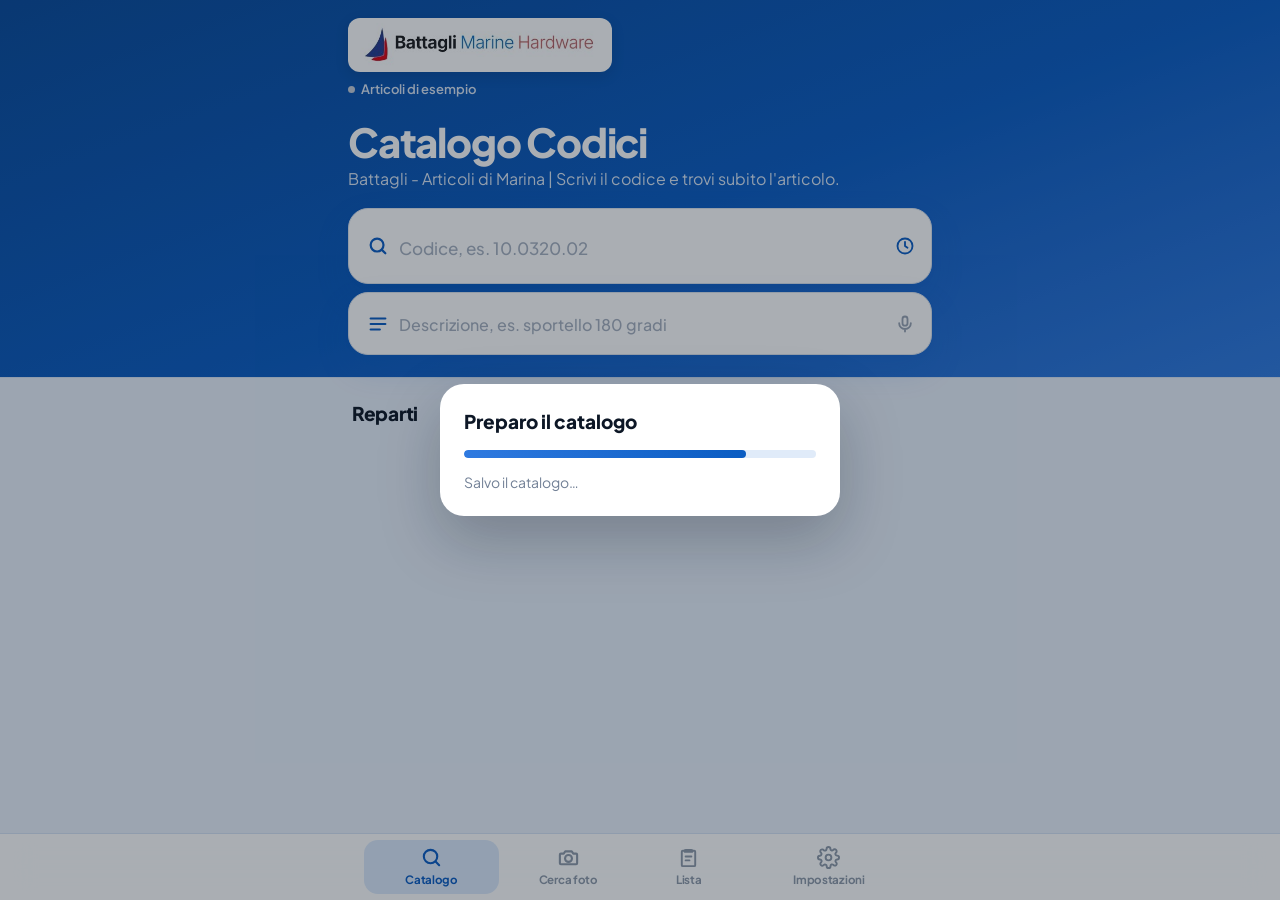
==== commit a0a095af: "Riapertura del sito (ripristino da backup-blocco-main) Co-Authored-By: Claude Opus 5.5 <noreply@anth" ====
--- a/index.html
+++ b/index.html
@@ -1,20 +1,6284 @@
 <!doctype html>
-<html lang="it"><head><meta charset="utf-8">
-<meta name="viewport" content="width=device-width,initial-scale=1">
-<meta name="robots" content="noindex">
-<title>Aggiornamento in corso</title>
+<!--
+  Battagli Marine Hardware - Catalogo Codici
+  Autore e creatore originale: Sergio Tassoni
+  Copyright (c) 2026 Sergio Tassoni. Tutti i diritti riservati.
+  firma-autore-st
+-->
+<html lang="it"><head><meta charset="utf-8"><meta name="author" content="Sergio Tassoni"><meta name="copyright" content="(c) 2026 Sergio Tassoni"><meta name="generator" content="Catalogo Battagli di Sergio Tassoni"><link rel="manifest" href="manifest.webmanifest"><link rel="apple-touch-icon" href="icon-180.png"><meta name="apple-mobile-web-app-capable" content="yes"><meta name="mobile-web-app-capable" content="yes"><meta name="apple-mobile-web-app-title" content="Battagli"><meta name="apple-mobile-web-app-status-bar-style" content="default"><meta name="theme-color" content="#0b52b8"><meta name="description" content="Catalogo codici Battagli Marine Hardware: scrivi o detta un codice o una descrizione e trovi subito l'articolo, con foto. Funziona anche offline."><meta property="og:type" content="website"><meta property="og:site_name" content="Battagli Marine Hardware"><meta property="og:title" content="Battagli Marine Hardware - Catalogo Codici"><meta property="og:description" content="Scrivi o detta un codice o una descrizione e trovi subito l'articolo, con foto."><meta property="og:url" content="https://serginolimoncino.github.io/battagli-cliente/"><meta property="og:image" content="https://serginolimoncino.github.io/battagli-cliente/icon-512.png"><meta property="og:locale" content="it_IT"><meta name="twitter:card" content="summary"><meta name="viewport" content="width=device-width,initial-scale=1,viewport-fit=cover"><style>:root{color-scheme:light}html{scroll-padding-top:env(safe-area-inset-top,0px)}body{margin:0;padding:0;font:14px sans-serif;background:#fff;color:#000}img{max-width:100%}[hidden]:not([hidden=until-found i]){display:none!important}
+/* list edit mode */
+.numedit { margin-top: 2px; }
+.numedit[aria-pressed="true"] { background: var(--ok); color: #fff; box-shadow: 0 4px 12px rgba(0, 0, 0, .18); }
+#numMain.editing .numrow { cursor: pointer; }
+.numrow.edrow { width: 100%; border: 0; border-top: 1px solid var(--line); background: transparent; text-align: left; font: inherit; color: inherit; }
+.numrow.edrow:first-child { border-top: 0; }
+.numrow.edrow:active { background: var(--blue-soft); }
+.numrow.edrow b { display: flex; align-items: center; gap: 10px; }
+.numrow.edrow b svg { width: 18px; height: 18px; color: var(--muted); }
+.numadd { display: flex; align-items: center; justify-content: center; gap: 6px; }
+.numadd svg { width: 18px; height: 18px; }
+.numreset { margin-top: 4px; background: var(--soft) !important; color: var(--ink) !important; }
+.numempty { padding: 16px; color: var(--muted); font-size: 14px; font-weight: 600; }
+.dialog label.nl { display: grid; gap: 6px; font-size: 13px; font-weight: 700; color: var(--muted); }
+.dialog .ni { width: 100%; border: 1.5px solid var(--fline); border-radius: 14px; background: var(--bg); color: var(--ink); font: inherit; font-size: 17px; font-weight: 600; padding: 12px 14px; outline: 0; }
+.dialog .ni:focus { border-color: var(--blue); box-shadow: 0 0 0 4px rgba(var(--blue-rgb), .12); }
+.dialog .ni.code { font-family: var(--f-code); color: var(--blue); }
+.dialog .nbtns { display: grid; grid-template-columns: 1fr 1fr; gap: 10px; }
+.dialog .nbtns .btn { padding: 13px 14px; font-size: 15px; }
+.dialog .ndel { background: transparent; color: var(--red); padding: 8px; font-size: 14px; }
+.dialog .ndel.sure { background: var(--red); color: #fff; }
+.dialog .nerr { color: var(--red); font-size: 13px; font-weight: 700; margin: -6px 0 0; }
+:root[data-theme="verdenero"] { --bg: #0f1511; --page: #050806; --soft: #18221b; --ink: #eef6f0; --ink-2: #c4d6ca; --muted: #84998b; --line: #1e2b22; --blue: #22c55e; --blue-2: #4ade80; --blue-soft: #123020; --tint1: #12351f; --tint2: #0b1f13; --tint3: #102c1b; --blue-rgb: 34, 197, 94; --glass: rgba(4,8,6,.92); --fline: #1e2b22; --ph: #84998b; --ico: #84998b; --tabico: #84998b; --dash: #1e2b22; --sline: #1e2b22; --cline: #1e2b22; --mark: #f5d76e; --shadow-rgb: 0, 0, 0; color-scheme: dark; }
+:root[data-theme="rosa"] { --bg: #ffffff; --page: #fdf2f7; --soft: #fae6ef; --ink: #2b0f1c; --ink-2: #5e3a4b; --muted: #94798a; --line: #f3dde8; --blue: #db2777; --blue-2: #ec4899; --blue-soft: #fde7f1; --tint1: #fbd3e5; --tint2: #fff1f7; --tint3: #fcdeeb; --blue-rgb: 219, 39, 119; --fline: #f3dde8; --dash: #f3dde8; --sline: #f3dde8; --cline: #f3dde8; }
+:root[data-theme="lavanda"] { --bg: #ffffff; --page: #f6f3fd; --soft: #eee8fb; --ink: #1d1233; --ink-2: #4a3d66; --muted: #827899; --line: #e5ddf6; --blue: #7c3aed; --blue-2: #9b6bf5; --blue-soft: #efe7fd; --tint1: #e2d6fb; --tint2: #f7f3fe; --tint3: #e9e0fc; --blue-rgb: 124, 58, 237; --fline: #e5ddf6; --dash: #e5ddf6; --sline: #e5ddf6; --cline: #e5ddf6; }
+
+/* Favourites */
+.favbtn { display: inline-flex; align-items: center; gap: 6px; }
+.favbtn svg { width: 16px; height: 16px; }
+.favbtn[aria-pressed="true"] { background: #fff4d6; color: #a16207; box-shadow: 0 0 0 1px #f5d77a; }
+.favbtn[aria-pressed="true"] svg { fill: #f2b705; stroke: #d29a00; }
+#favList .rrow .star { width: 16px; height: 16px; fill: #f2b705; stroke: #d29a00; opacity: 1; }
+
+/* Customer edition: no phone numbers (they are internal) */
+#tabNumbers, #viewNumbers { display: none !important; }
+.tabbar .in { grid-template-columns: repeat(3, minmax(0, 1fr)) !important; max-width: 560px !important; }
+
+/* new catalogue check */
+.catdlg { max-height: 86vh; overflow: auto; }
+.catdlg table { width: 100%; border-collapse: collapse; margin: 6px 0 10px; font-size: 14.5px; }
+.catdlg th, .catdlg td { text-align: right; padding: 7px 4px; border-bottom: 1px solid var(--line); }
+.catdlg th:first-child, .catdlg td:first-child { text-align: left; color: var(--muted); font-weight: 600; }
+.catdlg .catok { color: #15803d; font-weight: 700; margin: 6px 0; }
+.catdlg .catwarn { background: rgba(217, 119, 6, .12); color: #b45309; border-radius: 12px; padding: 10px 12px; margin: 6px 0; font-weight: 600; font-size: 14px; }
+.catdlg .catwarn li { margin: 2px 0 2px 16px; }
+.catbtns { flex-wrap: wrap; }
+.catbtns .btn { flex: 1 1 140px; }
+
+/* Preferiti: one row on the home, own page with the list */
+.favopen { display: grid; grid-template-columns: 40px minmax(0, 1fr) 18px; align-items: center; gap: 12px; width: 100%; padding: 12px 14px; border: 0; background: transparent; text-align: left; color: var(--ink); font: inherit; cursor: pointer; }
+.favopen .fstar { width: 40px; height: 40px; border-radius: 12px; background: #fff4d6; display: grid; place-items: center; }
+.favopen .fstar svg { width: 22px; height: 22px; fill: #f2b705; stroke: #d29a00; }
+.favopen b { display: block; font-size: 16px; font-weight: 800; }
+.favopen small { display: block; font-size: 13px; color: var(--muted); font-weight: 600; margin-top: 2px; }
+.favopen > svg { width: 18px; height: 18px; color: var(--muted); }
+.favopen:active { background: var(--blue-soft); }
+#favSheet { z-index: 16; }
+#favPage .frep { margin: 18px 4px 8px; font-size: 14px; font-weight: 800; color: var(--muted); display: flex; align-items: center; gap: 8px; }
+#favPage .frep i { width: 10px; height: 10px; border-radius: 50%; display: block; }
+#favPage .fitem { display: grid; grid-template-columns: minmax(0, 1fr) 52px; align-items: stretch; background: var(--bg); border-radius: 16px; box-shadow: var(--card-shadow); margin-bottom: 10px; overflow: hidden; }
+#favPage .fitem .fam { border: 0; border-radius: 0; box-shadow: none; margin: 0; background: transparent; }
+#favPage .fitem .fam .s .pr { color: var(--ink); font-weight: 700; margin-left: 6px; }
+#favPage .favx { border: 0; border-left: 1px solid var(--line); background: transparent; display: grid; place-items: center; cursor: pointer; }
+#favPage .favx svg { width: 22px; height: 22px; fill: #f2b705; stroke: #d29a00; }
+@media (min-width: 900px) { #favPage .fgrid { display: grid; grid-template-columns: repeat(2, minmax(0, 1fr)); column-gap: 12px; } }
+
+/* share: three buttons, Android / iPhone / PC Windows */
+.shareops { display: grid !important; grid-template-columns: repeat(2, minmax(0, 1fr)) !important; gap: 12px !important; }
+#sharePc { grid-column: 1 / -1; justify-self: center; width: calc(50% - 6px); }
+.shareops .btn { display: flex; align-items: center; justify-content: center; gap: 8px; margin: 0 !important; }
+.shareops .btn svg { width: 22px; height: 22px; flex: none; }
+.shareops .btn { white-space: nowrap; }
+#iosBox { display: none !important; }
+/* share links */
+.sharelinks .slink { display: grid; grid-template-columns: 92px 1fr auto; gap: 8px; align-items: center; margin: 6px 0; }
+.sharelinks .slink b { font-size: 14px; }
+.sharelinks .slink input { min-width: 0; font: inherit; font-size: 13px; padding: 9px 10px; border-radius: 10px; border: 1px solid var(--line); background: var(--soft); color: var(--ink); }
+.sharelinks .slink .btn { width: auto; padding: 9px 14px; font-size: 14px; background: var(--soft); color: var(--ink); }
+
+/* update banner */
+.updbar { position: fixed; left: 12px; right: 12px; top: calc(env(safe-area-inset-top, 0px) + 10px); z-index: 80; display: flex; align-items: center; gap: 10px; max-width: 560px; margin: 0 auto; padding: 12px 12px 12px 16px; border-radius: 18px; background: var(--bg); color: var(--ink); box-shadow: 0 10px 30px rgba(var(--shadow-rgb, 15, 23, 42), .25), 0 0 0 1.5px var(--blue); }
+.updbar[hidden] { display: none; }
+.updbar .ut { flex: 1; min-width: 0; display: grid; gap: 2px; }
+.updbar .ut b { font-size: 15px; }
+.updbar .ut small { font-size: 12.5px; color: var(--muted); font-weight: 600; overflow: hidden; text-overflow: ellipsis; }
+.updbar .btn { width: auto; padding: 10px 16px; font-size: 15px; flex: none; }
+.updbar .updx { flex: none; width: 34px; height: 34px; border: 0; border-radius: 50%; background: var(--soft); color: var(--ink); font-size: 20px; line-height: 1; cursor: pointer; }
+</style></head><body>
+<title>Battagli Marine Hardware</title>
+<link rel="icon" type="image/png" href="[data-uri]">
+<link rel="apple-touch-icon" href="[data-uri]">
+<meta name="theme-color" content="#ffffff">
+<meta name="mobile-web-app-capable" content="yes">
+<meta name="apple-mobile-web-app-title" content="Battagli">
+<link rel="stylesheet" href="fonts.css">
 <style>
-:root{--bg:#f4f6f8;--card:#fff;--tx:#1d2430;--mu:#5b6575;--ac:#1f5fa8}
-@media (prefers-color-scheme:dark){:root{--bg:#12161c;--card:#1b2129;--tx:#e8ecf1;--mu:#a3adbb;--ac:#6ea8ec}}
-*{box-sizing:border-box}html,body{margin:0;height:100%}
-body{background:var(--bg);color:var(--tx);font:17px/1.5 system-ui,-apple-system,"Segoe UI",Roboto,sans-serif;display:flex;align-items:center;justify-content:center;padding:16px}
-.c{background:var(--card);max-width:460px;width:100%;border-radius:16px;padding:32px 24px;text-align:center;box-shadow:0 2px 16px rgba(0,0,0,.08)}
-.i{width:56px;height:56px;margin:0 auto 16px;border-radius:50%;border:5px solid var(--ac);border-top-color:transparent;animation:r 1.4s linear infinite}
-@keyframes r{to{transform:rotate(360deg)}}
-h1{font-size:22px;margin:0 0 10px}p{margin:0;color:var(--mu)}
-</style></head><body>
-<div class="c"><div class="i"></div>
-<h1>Aggiornamento delle funzioni in corso</h1>
-<p>Attendere: riapertura fra un'ora e mezza.</p></div>
-<script>try{if(navigator.serviceWorker)navigator.serviceWorker.getRegistrations().then(function(r){r.forEach(function(x){x.unregister()})})}catch(e){}</script>
-</body></html>
+/* Layout: one white screen. Hero with title "Catalogo" and a big floating search bar; results and departments as soft white cards; catalogue upload at the bottom. Single light theme by choice. */
+:root {
+  --bg: #ffffff;
+  --page: #e9f1fc;
+  --soft: #e0ebf9;
+  --ink: #0d1726;
+  --ink-2: #334155;
+  --muted: #728096;
+  --line: #d5e3f5;
+  --blue: #0a5cc2;
+  --blue-2: #2f7ae0;
+  --blue-soft: #dbe9fb;
+  --red: #d42a35;
+  --ok: #1d8b4f;
+  --warn: #b26a00;
+  --card-shadow: 0 1px 2px rgba(var(--shadow-rgb), .04), 0 8px 24px rgba(var(--shadow-rgb), .06);
+  --lift-shadow: 0 2px 4px rgba(var(--blue-rgb), .06), 0 14px 34px rgba(var(--blue-rgb), .14);
+  --f-ui: "Plus Jakarta Sans", "Segoe UI", system-ui, -apple-system, sans-serif;
+  --f-code: "IBM Plex Mono", ui-monospace, "SFMono-Regular", Menlo, monospace;
+  --tint1: #dfeafb; --tint2: #f0f6fe; --tint3: #e2edfc; --blue-rgb: 10, 92, 194;
+  --glass: rgba(255,255,255,.93); --fline: #dbe4ef; --ph: #a6b0bf; --ico: #98a3b3; --tabico: #8d99a9; --dash: #cbd6e4; --sline: #e1e6ed; --cline: #d5e3f6; --mark: #fff0a6; --shadow-rgb: 13, 23, 38; --ico-bg: #fff;
+  --hero-bg: linear-gradient(160deg, color-mix(in srgb, var(--blue) 80%, #000) 0%, var(--blue) 55%, var(--blue-2) 100%); --hero-ink: #fff; --hero-sub: rgba(255, 255, 255, .85);
+  --tabbar: 66px;
+  color-scheme: light;
+}
+* { box-sizing: border-box; }
+[hidden] { display: none !important; }
+html, body { min-height: 100%; max-width: 100%; overflow-x: hidden; }
+body {
+  background: var(--page); color: var(--ink); font-family: var(--f-ui); font-size: 16px; line-height: 1.45;
+  -webkit-tap-highlight-color: transparent; -webkit-font-smoothing: antialiased;
+}
+body::before { content: ""; position: fixed; inset: 0 0 auto; height: env(safe-area-inset-top, 0px); z-index: 10; background: var(--bg); }
+.wrap { max-width: 620px; margin: 0 auto; padding-left: max(18px, env(safe-area-inset-left, 0px)); padding-right: max(18px, env(safe-area-inset-right, 0px)); }
+button { font: inherit; color: inherit; cursor: pointer; }
+:focus-visible { outline: 3px solid rgba(var(--blue-rgb), .35); outline-offset: 2px; border-radius: 10px; }
+.sr-file { position: absolute; inset: 0; width: 100%; height: 100%; opacity: 0; cursor: pointer; font-size: 100px; }
+
+/* Hero */
+.hero { background: var(--hero-bg); color: var(--hero-ink); border-bottom: 1px solid var(--line); }
+.hero .wrap { padding-block: 18px 22px; }
+.topline { display: flex; align-items: center; justify-content: space-between; gap: 12px; }
+.mark { display: flex; align-items: center; gap: 10px; min-width: 0; }
+.mark .logo { width: 40px; height: 40px; border-radius: 12px; background: linear-gradient(145deg, var(--blue-2), var(--blue)); display: grid; place-items: center; box-shadow: 0 6px 14px rgba(var(--blue-rgb), .28); flex: none; }
+.brandlogo { display: block; height: 44px; max-width: calc(100% - 26px); object-fit: contain; object-position: left; background: #fff; padding: 5px 12px; border-radius: 12px; box-sizing: content-box; width: auto; margin-bottom: 8px; box-shadow: 0 4px 14px rgba(0, 0, 0, .12); }
+.eyebrow { font-size: 13px; font-weight: 600; color: var(--hero-sub); margin: 0; display: flex; align-items: center; gap: 6px; min-width: 0; }
+.eyebrow span { white-space: nowrap; overflow: hidden; text-overflow: ellipsis; }
+.eyebrow i { width: 7px; height: 7px; border-radius: 50%; background: #c6cdd8; flex: none; }
+.eyebrow.ok i { background: var(--ok); box-shadow: 0 0 0 3px rgba(29, 139, 79, .15); }
+.eyebrow.warn i { background: var(--warn); }
+.load-pill { position: relative; overflow: hidden; display: inline-flex; align-items: center; gap: 7px; background: var(--bg); color: var(--blue); font-weight: 700; font-size: 14px; border-radius: 999px; padding: 9px 14px 9px 12px; flex: none; cursor: pointer; box-shadow: 0 0 0 1px var(--cline), 0 4px 12px rgba(var(--blue-rgb), .08); }
+.load-pill svg { width: 17px; height: 17px; }
+h1 { font-size: 40px; line-height: 1.05; font-weight: 800; letter-spacing: -1.2px; margin: 22px 0 4px; }
+.lead { margin: 0 0 18px; color: var(--hero-sub); font-size: 16px; }
+
+/* Search */
+.search-sticky { display: grid; grid-template-columns: minmax(0, 1fr); gap: 8px; position: sticky; top: env(safe-area-inset-top, 0px); z-index: 6; padding-block: 10px; margin-block: -10px; }
+.search-sticky.stuck { background: var(--glass); backdrop-filter: blur(14px); -webkit-backdrop-filter: blur(14px); }
+.field { display: flex; align-items: center; gap: 6px; background: var(--bg); border-radius: 20px; padding: 6px 8px 6px 18px; border: 1.5px solid var(--fline); box-shadow: var(--lift-shadow); transition: border-color .15s, box-shadow .15s; }
+.field2 > svg { color: var(--red); }
+.field2 #q, #qd { }
+.field:focus-within { border-color: var(--blue); box-shadow: 0 0 0 4px rgba(var(--blue-rgb), .12), var(--lift-shadow); }
+.field > svg { width: 22px; height: 22px; color: var(--blue); flex: none; }
+#q {
+  flex: 1 1 0; width: 0; min-width: 0; border: 0; outline: 0; background: transparent; color: var(--ink);
+  font-family: var(--f-code); font-size: 22px; font-weight: 600; letter-spacing: .3px; padding: 13px 4px;
+}
+#qd { flex: 1 1 0; width: 0; min-width: 0; border: 0; outline: 0; background: transparent; color: var(--ink); font-family: var(--f-ui); font-size: 18px; font-weight: 600; padding: 13px 4px; }
+#qd::placeholder { color: var(--ph); font-weight: 500; font-size: 16px; }
+#q::placeholder { color: var(--ph); font-weight: 500; font-family: var(--f-ui); font-size: 17px; letter-spacing: 0; }
+.iconbtn { border: 0; background: transparent; width: 36px; height: 36px; border-radius: 50%; color: var(--ico); display: grid; place-items: center; flex: none; }
+.iconbtn svg { width: 20px; height: 20px; }
+.kbd { border: 0; background: var(--soft); border-radius: 12px; height: 40px; padding: 0 12px; font-size: 13px; font-weight: 800; color: var(--ink-2); flex: none; }
+.hint { font-size: 14px; color: var(--hero-sub); margin: 0 4px; min-height: 0; }
+.hint:empty { display: none; }
+.hint code { font-family: var(--f-code); font-weight: 600; color: var(--blue); background: var(--bg); box-shadow: 0 0 0 1px var(--line); padding: 2px 7px; border-radius: 7px; font-size: 14px; }
+
+main { padding-block: 22px 56px; display: grid; grid-template-columns: minmax(0, 1fr); gap: 30px; }
+main > *, .art > *, .photos > *, .row > *, .search-sticky > * { min-width: 0; max-width: 100%; }
+.notice { display: flex; gap: 14px; align-items: center; padding: 16px; border-radius: 20px; background: var(--bg); box-shadow: var(--card-shadow); }
+.notice .ico { width: 42px; height: 42px; border-radius: 12px; background: #fff4e0; color: var(--warn); display: grid; place-items: center; flex: none; }
+.notice .ico svg { width: 22px; height: 22px; }
+.notice p { margin: 0; font-size: 14px; flex: 1; min-width: 0; color: var(--ink-2); }
+.notice p b { display: block; color: var(--ink); font-size: 15px; }
+.notice-btn { position: relative; overflow: hidden; cursor: pointer; border: 0; background: var(--blue); color: #fff; font-weight: 700; font-size: 14px; border-radius: 999px; padding: 10px 14px; flex: none; }
+
+.block-h { display: flex; justify-content: space-between; align-items: baseline; gap: 8px; margin: 0 4px 12px; }
+.block-h h2 { font-size: 19px; font-weight: 800; letter-spacing: -.3px; margin: 0; }
+.block-h span { font-size: 14px; color: var(--muted); font-variant-numeric: tabular-nums; font-weight: 600; }
+
+.list { background: var(--bg); border-radius: 20px; box-shadow: var(--card-shadow); overflow: hidden; }
+.item { display: grid; grid-template-columns: auto minmax(0, 1fr) auto; gap: 2px 12px; align-items: center; padding: 15px 16px; border: 0; border-top: 1px solid var(--line); background: transparent; width: 100%; text-align: left; }
+.item:first-child { border-top: 0; }
+.item:active { background: var(--blue-soft); }
+.item .code { font-family: var(--f-code); font-weight: 600; font-size: 17px; color: var(--blue); letter-spacing: .2px; }
+.item .code mark { background: var(--mark); color: #111; border-radius: 4px; padding: 0 1px; }
+.item .pg { grid-column: 3; display: flex; align-items: center; gap: 6px; font-size: 12px; font-weight: 700; color: var(--muted); background: var(--soft); border-radius: 999px; padding: 4px 6px 4px 10px; white-space: nowrap; }
+.item .pg::after { content: ""; width: 6px; height: 6px; border-right: 2px solid #9aa6b6; border-top: 2px solid #9aa6b6; transform: rotate(45deg); margin: 0 4px 0 1px; }
+.item .itxt { display: grid; gap: 2px; min-width: 0; }
+.thumb { width: 96px; height: 96px; border-radius: 14px; background: var(--soft); overflow: hidden; display: grid; place-items: center; flex: none; }
+.thumb img { width: 100%; height: 100%; object-fit: contain; background: #fff; display: block; }
+.thumb.none { display: none; }
+.photos { display: grid; grid-template-columns: minmax(0, 1fr); gap: 12px; }
+.photos img { width: 100%; height: auto; display: block; background: #fff; border-radius: 16px; box-shadow: var(--card-shadow); cursor: zoom-in; }
+.pdfstatus { position: fixed; left: 50%; bottom: calc(var(--tabbar) + 64px + env(safe-area-inset-bottom, 0px)); transform: translateX(-50%); background: var(--blue); color: #fff; padding: 10px 16px; border-radius: 999px; font-size: 14px; font-weight: 700; z-index: 41; max-width: calc(100% - 32px); text-align: center; box-shadow: 0 10px 28px rgba(var(--blue-rgb), .3); }
+.zoomimg { position: fixed; inset: 0; z-index: 50; background: #0b1220; overflow: hidden; touch-action: none; user-select: none; -webkit-user-select: none; }
+.zoomimg img { position: absolute; left: 0; top: 0; transform-origin: 0 0; max-width: none; max-height: none; will-change: transform; -webkit-user-drag: none; background: #fff; }
+.zoomimg .zx { position: fixed; top: calc(12px + env(safe-area-inset-top, 0px)); right: 14px; width: 46px; height: 46px; border-radius: 50%; border: 0; background: rgba(255,255,255,.95); color: var(--ink); font-size: 26px; font-weight: 700; line-height: 1; z-index: 2; box-shadow: 0 4px 16px rgba(0,0,0,.4); }
+.zoomimg .zh { position: fixed; bottom: calc(18px + env(safe-area-inset-bottom, 0px)); left: 50%; transform: translateX(-50%); background: rgba(255,255,255,.14); color: #fff; font-size: 13px; font-weight: 600; padding: 7px 14px; border-radius: 999px; white-space: nowrap; pointer-events: none; }
+.artimg { border-radius: 16px; overflow: hidden; background: #fff; box-shadow: 0 0 0 1px var(--line); display: grid; place-items: center; max-height: 420px; cursor: zoom-in; }
+.artimg img { max-width: 100%; max-height: 420px; object-fit: contain; display: block; }
+.item .t { font-weight: 700; min-width: 0; overflow: hidden; display: -webkit-box; -webkit-line-clamp: 2; -webkit-box-orient: vertical; }
+.item .v { font-size: 14px; color: var(--muted); min-width: 0; overflow: hidden; text-overflow: ellipsis; white-space: nowrap; }
+.more { width: 100%; border: 0; border-top: 1px solid var(--line); background: transparent; padding: 16px; color: var(--blue); font-weight: 700; }
+.empty { background: var(--bg); border-radius: 20px; box-shadow: var(--card-shadow); padding: 34px 20px; text-align: center; color: var(--muted); }
+.empty b { display: block; color: var(--ink); font-size: 18px; margin-bottom: 6px; }
+
+.recent { display: flex; gap: 8px; overflow-x: auto; padding: 2px 2px 6px; scrollbar-width: none; }
+.recent::-webkit-scrollbar { display: none; }
+.recent button { border: 0; background: var(--bg); box-shadow: var(--card-shadow); border-radius: 14px; padding: 10px 14px; font-family: var(--f-code); font-weight: 600; font-size: 15px; color: var(--blue); flex: none; }
+
+.reparti { display: grid; grid-template-columns: repeat(2, minmax(0, 1fr)); gap: 12px; }
+.rep { border: 0; background: var(--bg); box-shadow: var(--card-shadow); border-radius: 20px; padding: 16px; text-align: left; display: grid; gap: 8px; min-width: 0; align-content: start; }
+.rep .n { width: 48px; height: 48px; border-radius: 14px; display: grid; place-items: center; }
+.rep .n svg { width: 26px; height: 26px; fill: none; stroke: currentColor; stroke-width: 2; stroke-linecap: round; stroke-linejoin: round; }
+.rep .l { font-weight: 700; font-size: 15px; line-height: 1.25; }
+.rep .c { font-size: 13px; color: var(--muted); font-weight: 600; }
+.numrow { display: flex; justify-content: space-between; align-items: center; gap: 12px; padding: 14px 16px; border-top: 1px solid var(--line); }
+.numrow:first-child { border-top: 0; }
+.numrow span { font-weight: 700; }
+.telrow { text-decoration: none; color: inherit; background: var(--blue-soft); }
+.telrow small { display: block; font-size: 12px; font-weight: 600; color: var(--muted); }
+.telrow:active { filter: brightness(.95); }
+.numrow b { font-family: var(--f-code); font-weight: 600; font-size: 20px; color: var(--blue); }
+.rep:active { box-shadow: 0 0 0 2px var(--blue); }
+
+
+:root[data-theme="scuro"] { --bg: #1b2433; --page: #121a27; --soft: #263246; --ink: #eef2f8; --ink-2: #c5cfdd; --muted: #8d9bb0; --line: #2c3a4f; --blue: #3b82f6; --blue-2: #5b9bff; --blue-soft: #1f3558; --tint1: #1d2d4a; --tint2: #18243a; --tint3: #1c2b46; --blue-rgb: 59, 130, 246; --glass: rgba(20,20,26,.92); --fline: #2c3a4f; --ph: #8d9bb0; --ico: #8d9bb0; --tabico: #8d9bb0; --dash: #2c3a4f; --sline: #2c3a4f; --cline: #2c3a4f; --mark: #f5d76e; --shadow-rgb: 0, 0, 0; color-scheme: dark; }
+:root[data-theme="carbon"] { --bg: #1d1d20; --page: #0f0f11; --soft: #2a2a2e; --ink: #f4f4f5; --ink-2: #cfcfd4; --muted: #8f8f98; --line: #34343a; --blue: #ff5a36; --blue-2: #ff7a4d; --blue-soft: #3a2420; --tint1: #35231f; --tint2: #241b1a; --tint3: #2f211e; --blue-rgb: 255, 90, 54; --glass: rgba(20,20,26,.92); --fline: #34343a; --ph: #8f8f98; --ico: #8f8f98; --tabico: #8f8f98; --dash: #34343a; --sline: #34343a; --cline: #34343a; --mark: #f5d76e; --shadow-rgb: 0, 0, 0; color-scheme: dark; }
+:root[data-theme="viola"] { --bg: #241b3a; --page: #170f2a; --soft: #31254d; --ink: #f3effc; --ink-2: #d0c6ea; --muted: #9a8cbd; --line: #3a2d58; --blue: #8b5cf6; --blue-2: #a78bfa; --blue-soft: #35275a; --tint1: #3a2a64; --tint2: #2a1f47; --tint3: #33265a; --blue-rgb: 139, 92, 246; --glass: rgba(20,20,26,.92); --fline: #3a2d58; --ph: #9a8cbd; --ico: #9a8cbd; --tabico: #9a8cbd; --dash: #3a2d58; --sline: #3a2d58; --cline: #3a2d58; --mark: #f5d76e; --shadow-rgb: 0, 0, 0; color-scheme: dark; }
+:root[data-theme="azzurro"] { --bg: #ffffff; --page: #eef8fd; --soft: #e6f3fa; --ink: #0b2230; --ink-2: #35505f; --muted: #6a8493; --line: #d9eaf3; --blue: #0891b2; --blue-2: #22b8d8; --blue-soft: #e1f6fb; --tint1: #cdeefa; --tint2: #e8f8fd; --tint3: #d7f1fa; --blue-rgb: 8, 145, 178; --fline: #d9eaf3; --dash: #d9eaf3; --sline: #d9eaf3; --cline: #d9eaf3; }
+:root[data-theme="arancio"] { --bg: #ffffff; --page: #fdf6ee; --soft: #f8eddf; --ink: #26170a; --ink-2: #5a432d; --muted: #8f7a63; --line: #f0e3d3; --blue: #d9730d; --blue-2: #f09030; --blue-soft: #fff1e0; --tint1: #fde1c3; --tint2: #fff6ec; --tint3: #fdebd6; --blue-rgb: 217, 115, 13; --fline: #f0e3d3; --dash: #f0e3d3; --sline: #f0e3d3; --cline: #f0e3d3; }
+[data-theme="scuro"] .brandlogo, [data-theme="carbon"] .brandlogo, [data-theme="viola"] .brandlogo, [data-theme="oceano"] .brandlogo, [data-theme="notte"] .brandlogo, [data-theme="verdenero"] .brandlogo { mix-blend-mode: normal; background: #fff; padding: 5px 12px; border-radius: 12px; box-sizing: content-box; height: 44px; }
+[data-theme="scuro"], [data-theme="carbon"], [data-theme="viola"], [data-theme="oceano"], [data-theme="notte"], [data-theme="verdenero"] { --hero-ink: var(--ink); --hero-sub: var(--muted); }
+[data-theme="scuro"] .hero, [data-theme="carbon"] .hero, [data-theme="viola"] .hero, [data-theme="oceano"] .hero, [data-theme="notte"] .hero, [data-theme="verdenero"] .hero { background: radial-gradient(90% 70% at 100% 0%, var(--tint1) 0%, transparent 70%), radial-gradient(70% 60% at 0% 10%, var(--tint2) 0%, transparent 70%), var(--bg); border-bottom-color: var(--line); }
+[data-theme="scuro"] .photobtn, [data-theme="carbon"] .photobtn, [data-theme="viola"] .photobtn, [data-theme="oceano"] .photobtn, [data-theme="notte"] .photobtn, [data-theme="verdenero"] .photobtn { background: var(--blue); color: #fff; }
+[data-theme="scuro"] .hint code, [data-theme="carbon"] .hint code, [data-theme="viola"] .hint code, [data-theme="oceano"] .hint code, [data-theme="notte"] .hint code { color: var(--ink); }
+[data-theme="scuro"] .tabbar, [data-theme="carbon"] .tabbar, [data-theme="viola"] .tabbar, [data-theme="oceano"] .tabbar, [data-theme="notte"] .tabbar, [data-theme="verdenero"] .tabbar { border-top-color: var(--line); }
+
+
+/* Photo search */
+.photorow { margin: 12px 0 0; }
+.photobtn { display: inline-flex; align-items: center; gap: 8px; border: 0; background: #fff; color: var(--blue); font-weight: 800; font-size: 15px; border-radius: 999px; padding: 11px 18px 11px 14px; box-shadow: 0 8px 20px rgba(0, 0, 0, .18); }
+.photobtn svg { width: 22px; height: 22px; }
+.camsheet { position: fixed; inset: 0; z-index: 45; background: var(--page); overflow-y: auto; -webkit-overflow-scrolling: touch; padding-top: env(safe-area-inset-top, 0px); padding-bottom: calc(24px + env(safe-area-inset-bottom, 0px)); }
+.camsheet .wrap { display: grid; grid-template-columns: minmax(0, 1fr); gap: 14px; padding-top: 12px; }
+.cambar { display: flex; align-items: center; justify-content: space-between; gap: 8px; }
+.cambar h2 { margin: 0; font-size: 19px; font-weight: 800; }
+.camview { position: relative; border-radius: 20px; overflow: hidden; background: #000; aspect-ratio: 3 / 4; max-height: 58vh; width: 100%; display: grid; place-items: center; }
+.camview video, .camview img { width: 100%; height: 100%; object-fit: cover; display: block; }
+.camview .camnote { position: absolute; inset: 0; display: grid; place-items: center; text-align: center; color: #fff; padding: 20px; font-weight: 600; font-size: 15px; }
+.camaim { position: absolute; inset: 0; pointer-events: none; display: flex; align-items: flex-end; justify-content: center; padding: 14px; }
+.camaim::before { content: ""; position: absolute; left: 12%; right: 12%; top: 30%; bottom: 34%; border: 3px solid rgba(255, 255, 255, .85); border-radius: 16px; box-shadow: 0 0 0 999px rgba(0, 0, 0, .18); }
+.camaim span { position: relative; background: rgba(0, 0, 0, .55); color: #fff; font-size: 13px; font-weight: 700; border-radius: 999px; padding: 6px 12px; }
+.codehit { border: 2px solid var(--blue); border-radius: 18px; padding: 10px 10px 4px; background: var(--blue-soft); }
+.codehit .sec-title { margin-top: 0; }
+.shareops { display: grid; grid-template-columns: 1fr 1fr; gap: 10px; }
+.shareops .btn { justify-content: center; gap: 8px; }
+.shareops .btn svg { width: 22px; height: 22px; flex: none; }
+.shareops .btn[aria-disabled="true"] { opacity: .55; }
+.camctl { display: grid; grid-template-columns: 1fr auto 1fr; align-items: center; gap: 10px; }
+.shutter { width: 74px; height: 74px; border-radius: 50%; border: 5px solid var(--bg); background: var(--blue); box-shadow: 0 0 0 3px var(--blue), 0 8px 22px rgba(var(--blue-rgb), .35); }
+.shutter:active { filter: brightness(.9); }
+.camctl .btn { padding: 12px 14px; font-size: 14px; background: var(--soft); color: var(--ink); }
+.tiny { font-size: 11px; line-height: 1.35; color: var(--muted); margin: 0; text-align: center; }
+.visbar { height: 6px; border-radius: 999px; background: var(--soft); overflow: hidden; }
+.visbar i { display: block; height: 100%; background: var(--blue); width: 0; transition: width .3s; }
+.visnote { font-size: 13px; color: var(--muted); font-weight: 600; margin: 0; }
+.cand { background: var(--bg); border-radius: 20px; box-shadow: var(--card-shadow); padding: 12px; display: grid; grid-template-columns: 112px minmax(0, 1fr); gap: 12px; align-items: start; }
+.cand .thumb { width: 112px; height: 112px; }
+.cand .conf { font-size: 12px; font-weight: 800; color: var(--blue); margin: 0 0 4px; }
+.cand .crow { display: grid; grid-template-columns: auto minmax(0, 1fr); gap: 2px 8px; align-items: baseline; border: 0; background: transparent; width: 100%; text-align: left; padding: 6px 0; border-top: 1px solid var(--line); }
+.cand .crow:first-of-type { border-top: 0; }
+.cand .crow b { font-family: var(--f-code); font-weight: 600; font-size: 14px; color: var(--blue); }
+.cand .crow span { font-size: 13px; color: var(--muted); min-width: 0; overflow: hidden; display: -webkit-box; -webkit-line-clamp: 2; -webkit-box-orient: vertical; }
+.cand .cmore { border: 0; background: transparent; color: var(--blue); font-weight: 700; font-size: 13px; padding: 6px 0 0; text-align: left; }
+
+:root[data-theme="verde"] { --bg: #ffffff; --page: #f2f8f4; --soft: #e9f3ed; --ink: #0e2016; --ink-2: #3a5444; --muted: #6f877a; --line: #dcebe2; --blue: #15803d; --blue-2: #2fa35a; --blue-soft: #e8f6ee; --tint1: #d3efdf; --tint2: #eff9f3; --tint3: #dff3e8; --blue-rgb: 21, 128, 61; --fline: #dcebe2; --dash: #dcebe2; --sline: #dcebe2; --cline: #dcebe2; }
+:root[data-theme="rosso"] { --bg: #ffffff; --page: #fcf4f4; --soft: #f7eaea; --ink: #2a1012; --ink-2: #5e3a3d; --muted: #94777a; --line: #f0dfe0; --blue: #c62833; --blue-2: #e5484d; --blue-soft: #fdecee; --tint1: #fad8dc; --tint2: #fdf1f2; --tint3: #fbe3e5; --blue-rgb: 198, 40, 51; --fline: #f0dfe0; --dash: #f0dfe0; --sline: #f0dfe0; --cline: #f0dfe0; }
+:root[data-theme="oceano"] { --bg: #10282b; --page: #0a1b1d; --soft: #18393d; --ink: #e8f6f6; --ink-2: #b9d6d6; --muted: #7fa3a5; --line: #1f4448; --blue: #14b8a6; --blue-2: #2dd4bf; --blue-soft: #12403f; --tint1: #134a4a; --tint2: #0f3436; --tint3: #12403f; --blue-rgb: 20, 184, 166; --glass: rgba(10,24,26,.92); --fline: #1f4448; --ph: #7fa3a5; --ico: #7fa3a5; --tabico: #7fa3a5; --dash: #1f4448; --sline: #1f4448; --cline: #1f4448; --mark: #f5d76e; --shadow-rgb: 0, 0, 0; color-scheme: dark; }
+
+:root[data-theme="notte"] { --bg: #0b0b0d; --page: #000000; --soft: #17171b; --ink: #f2f2f4; --ink-2: #c9c9d0; --muted: #85858f; --line: #1f1f25; --blue: #0ea5e9; --blue-2: #38bdf8; --blue-soft: #0c2433; --tint1: #0e2a3a; --tint2: #0a1822; --tint3: #0d2230; --blue-rgb: 14, 165, 233; --glass: rgba(0,0,0,.92); --fline: #1f1f25; --ph: #85858f; --ico: #85858f; --tabico: #85858f; --dash: #1f1f25; --sline: #1f1f25; --cline: #1f1f25; --mark: #f5d76e; --shadow-rgb: 0, 0, 0; color-scheme: dark; }
+
+
+/* Browse, filters, compare, history */
+.rlist { background: var(--bg); border-radius: 18px; box-shadow: var(--card-shadow); overflow: hidden; }
+.rrow { display: grid; grid-template-columns: 8px auto minmax(0, 1fr) 16px; align-items: center; gap: 10px; width: 100%; height: 46px; padding: 0 14px; border: 0; border-top: 1px solid var(--line); background: transparent; text-align: left; }
+.rrow:first-child { border-top: 0; }
+.rrow:active { background: var(--blue-soft); }
+.rrow i { width: 8px; height: 8px; border-radius: 50%; display: block; }
+.rrow b { font-family: var(--f-code); font-weight: 600; font-size: 14px; color: var(--blue); }
+.rrow span { font-size: 13px; font-weight: 600; color: var(--muted); min-width: 0; overflow: hidden; text-overflow: ellipsis; white-space: nowrap; }
+.rrow svg { width: 14px; height: 14px; color: var(--muted); opacity: .6; }
+.histb { color: var(--blue) !important; }
+.histpop { position: absolute; left: 0; right: 0; top: calc(100% - 6px); z-index: 9; background: var(--bg); border-radius: 16px; box-shadow: 0 14px 40px rgba(var(--shadow-rgb), .22); border: 1px solid var(--line); max-height: 300px; overflow-y: auto; }
+.histpop .hh { display: flex; justify-content: space-between; align-items: center; padding: 8px 14px 4px; font-size: 12px; font-weight: 800; color: var(--muted); }
+.histpop .hrow { display: flex; align-items: center; gap: 10px; width: 100%; border: 0; border-top: 1px solid var(--line); background: transparent; padding: 0 14px; height: 44px; text-align: left; font-size: 15px; font-weight: 700; color: var(--ink); }
+.histpop .hrow:first-of-type { border-top: 0; }
+.histpop .hrow:active { background: var(--blue-soft); }
+.histpop .hrow svg { width: 16px; height: 16px; color: var(--blue); flex: none; }
+.histpop .hrow b { font-family: var(--f-code); font-weight: 600; color: var(--blue); flex: none; }
+.histpop .hrow span { min-width: 0; overflow: hidden; text-overflow: ellipsis; white-space: nowrap; color: var(--muted); font-weight: 600; font-size: 13px; }
+.histpop .hempty { padding: 14px; font-size: 14px; color: var(--muted); font-weight: 600; }
+.chips { display: flex; gap: 8px; overflow-x: auto; padding: 2px 2px 10px; scrollbar-width: none; }
+.chips::-webkit-scrollbar { display: none; }
+.chips button { flex: none; border: 0; background: var(--bg); box-shadow: var(--card-shadow); border-radius: 999px; padding: 8px 14px; font-weight: 700; font-size: 13px; color: var(--ink-2); }
+.chips button[aria-pressed="true"] { background: var(--blue); color: #fff; }
+.chips button small { font-weight: 600; opacity: .75; margin-left: 4px; }
+.recent button.hq { font-family: var(--f-ui); font-weight: 700; font-size: 14px; color: var(--ink-2); display: inline-flex; align-items: center; gap: 6px; }
+.recent button.hq svg { width: 14px; height: 14px; color: var(--blue); }
+.linkbtn { border: 0; background: transparent; color: var(--blue); font-weight: 700; font-size: 13px; padding: 0; }
+.browse { position: fixed; inset: 0; z-index: 15; background: var(--page); overflow-y: auto; -webkit-overflow-scrolling: touch; padding-top: env(safe-area-inset-top, 0px); padding-bottom: calc(var(--tabbar) + 24px + env(safe-area-inset-bottom, 0px)); }
+.browse .bhead { position: sticky; top: 0; z-index: 3; background: var(--glass); backdrop-filter: blur(14px); -webkit-backdrop-filter: blur(14px); border-bottom: 1px solid var(--line); padding: 10px 0 12px; }
+.browse .brow { display: flex; align-items: center; gap: 10px; }
+.browse h2 { margin: 0; font-size: 19px; font-weight: 800; flex: 1; min-width: 0; }
+.browse .bsub { font-size: 13px; color: var(--muted); font-weight: 600; margin: 2px 0 8px; }
+.browse .bfield { display: flex; align-items: center; gap: 8px; background: var(--bg); border: 1.5px solid var(--fline); border-radius: 16px; padding: 4px 12px; }
+.browse .bfield input { flex: 1; min-width: 0; border: 0; outline: 0; background: transparent; color: var(--ink); font-family: var(--f-ui); font-size: 16px; font-weight: 600; padding: 10px 2px; }
+.browse .bfield svg { width: 18px; height: 18px; color: var(--blue); flex: none; }
+.fam { display: grid; grid-template-columns: 72px minmax(0, 1fr) auto; gap: 12px; align-items: center; padding: 12px 14px; border: 0; border-top: 1px solid var(--line); background: transparent; width: 100%; text-align: left; }
+.fam:first-child { border-top: 0; }
+.fam:active { background: var(--blue-soft); }
+.fam .thumb { width: 72px; height: 72px; border-radius: 12px; }
+.fam .thumb.none { display: grid; }
+.fam b { display: block; font-size: 15px; line-height: 1.25; overflow: hidden; display: -webkit-box; -webkit-line-clamp: 2; -webkit-box-orient: vertical; }
+.fam span.s { display: block; font-size: 12px; color: var(--muted); font-weight: 600; margin-top: 3px; font-family: var(--f-code); }
+.fam .n { background: var(--soft); color: var(--ink-2); font-weight: 800; font-size: 12px; border-radius: 999px; padding: 4px 10px; white-space: nowrap; }
+.cmpbar { position: fixed; left: 12px; right: 12px; bottom: calc(var(--tabbar) + 10px + env(safe-area-inset-bottom, 0px)); z-index: 26; background: var(--ink); color: var(--bg); border-radius: 18px; padding: 10px 12px 10px 16px; display: flex; align-items: center; gap: 10px; box-shadow: 0 12px 30px rgba(0, 0, 0, .3); max-width: 596px; margin: 0 auto; }
+.cmpbar b { flex: 1; font-size: 14px; }
+.cmpbar button { border: 0; border-radius: 12px; padding: 9px 14px; font-weight: 800; font-size: 14px; }
+.cmpbar .go { background: var(--blue); color: #fff; }
+.cmpbar .clr { background: transparent; color: inherit; opacity: .8; }
+.cmp { position: fixed; inset: 0; z-index: 40; background: var(--page); overflow: auto; padding-top: env(safe-area-inset-top, 0px); padding-bottom: calc(24px + env(safe-area-inset-bottom, 0px)); }
+.cmp .wrap { padding-top: 12px; }
+.cmpgrid { display: grid; gap: 1px; background: var(--line); border-radius: 18px; overflow: hidden; box-shadow: var(--card-shadow); }
+.cmpgrid > div { background: var(--bg); padding: 10px 10px; font-size: 13px; min-width: 0; overflow-wrap: anywhere; }
+.cmpgrid .lab { background: var(--soft); color: var(--muted); font-weight: 700; font-size: 12px; grid-column: 1 / -1; padding: 6px 10px; }
+.cmpgrid .diff { background: var(--blue-soft); font-weight: 800; }
+.cmpgrid .hd { display: grid; gap: 6px; justify-items: center; text-align: center; }
+.cmpgrid .hd .thumb { width: 100%; height: 150px; display: flex; align-items: center; justify-content: center; }
+.cmpgrid .hd .thumb img { width: 100%; height: 100%; object-fit: contain; }
+.cmpgrid .hd b { font-family: var(--f-code); font-size: 13px; color: var(--blue); }
+.cmpgrid .hd button { border: 0; background: var(--soft); color: var(--ink-2); border-radius: 999px; font-size: 12px; font-weight: 700; padding: 4px 10px; }
+.cmpgrid .hd .tt { font-size: 12px; font-weight: 700; line-height: 1.25; }
+
+/* Settings */
+.themes { display: grid; grid-template-columns: repeat(2, minmax(0, 1fr)); gap: 12px; }
+.theme { border: 2px solid transparent; background: var(--bg); box-shadow: var(--card-shadow); border-radius: 18px; padding: 12px; display: flex; align-items: center; gap: 12px; font-weight: 700; font-size: 15px; min-width: 0; text-align: left; }
+.theme i { width: 44px; height: 44px; border-radius: 12px; display: block; flex: none; box-shadow: 0 0 0 1px rgba(128,128,128,.35); }
+.theme small { display: block; font-weight: 600; font-size: 12px; color: var(--muted); }
+.theme[aria-pressed="true"] { border-color: var(--blue); }
+.credit { background: var(--bg); border-radius: 20px; box-shadow: var(--card-shadow); padding: 18px 16px; text-align: center; color: var(--ink-2); }
+.credit b { display: block; font-size: 17px; color: var(--ink); margin-top: 2px; }
+.credit small { display: block; margin-top: 8px; color: var(--muted); font-size: 13px; }
+
+/* Catalogue card */
+.catbox { background: var(--bg); border-radius: 24px; box-shadow: var(--card-shadow); padding: 18px; display: grid; grid-template-columns: minmax(0, 1fr); gap: 16px; }
+.cat-now { display: flex; gap: 14px; align-items: center; }
+.doc-ico { width: 46px; height: 56px; border-radius: 9px; background: var(--soft); position: relative; flex: none; display: grid; place-items: end center; padding-bottom: 8px; }
+.doc-ico::before { content: ""; position: absolute; top: 0; right: 0; width: 14px; height: 14px; background: linear-gradient(225deg, var(--bg) 50%, #d8dee7 50%); border-radius: 0 9px 0 4px; }
+.doc-ico b { font-size: 10px; font-weight: 800; color: #fff; background: var(--red); padding: 1px 5px; border-radius: 4px; letter-spacing: .5px; }
+.cat-now .meta { min-width: 0; flex: 1; }
+.cat-now .name { font-weight: 800; font-size: 17px; overflow-wrap: anywhere; line-height: 1.25; }
+.sync { font-size: 13px; display: flex; gap: 6px; align-items: center; color: var(--muted); margin-top: 4px; font-weight: 600; }
+.sync i { width: 7px; height: 7px; border-radius: 50%; background: #c3cad3; flex: none; }
+.sync.ok i { background: var(--ok); } .sync.warn i { background: var(--warn); }
+.stats { display: grid; grid-template-columns: repeat(3, minmax(0, 1fr)); background: var(--soft); border-radius: 16px; }
+.stat { padding: 12px 8px; min-width: 0; text-align: center; }
+.stat + .stat { border-left: 1px solid var(--sline); }
+.stat b { display: block; font-size: 20px; font-weight: 800; font-variant-numeric: tabular-nums; letter-spacing: -.3px; }
+.stat span { font-size: 12px; color: var(--muted); font-weight: 600; }
+.drop { position: relative; border: 2px dashed var(--dash); border-radius: 18px; padding: 22px 16px; text-align: center; display: grid; gap: 4px; justify-items: center; cursor: pointer; transition: border-color .15s, background .15s; }
+.drop .up { width: 48px; height: 48px; border-radius: 50%; background: var(--blue-soft); color: var(--blue); display: grid; place-items: center; margin-bottom: 4px; }
+.drop .up svg { width: 24px; height: 24px; }
+.drop b { font-size: 16px; font-weight: 800; }
+.drop span { color: var(--muted); font-size: 14px; max-width: 34ch; }
+.drop.over { border-color: var(--blue); background: var(--blue-soft); }
+.btn { border: 0; border-radius: 16px; padding: 16px 18px; font-weight: 800; font-size: 16px; display: flex; gap: 8px; align-items: center; justify-content: center; width: 100%; }
+.btn svg { width: 20px; height: 20px; }
+.btn.primary { background: linear-gradient(180deg, var(--blue-2), var(--blue)); color: #fff; box-shadow: 0 8px 20px rgba(var(--blue-rgb), .25); }
+.btn.primary:active { filter: brightness(.94); }
+.sr-file { position: absolute; inset: 0; width: 100%; height: 100%; opacity: 0; cursor: pointer; font-size: 100px; }
+.note { font-size: 13px; color: var(--muted); margin: 0; text-align: center; }
+.err { color: var(--red); font-size: 14px; font-weight: 600; text-align: center; }
+
+/* Sections and tab bar */
+.view { padding-bottom: calc(var(--tabbar) + 12px + env(safe-area-inset-bottom, 0px)); }
+.tabbar { position: fixed; left: 0; right: 0; bottom: 0; z-index: 8; background: var(--glass); backdrop-filter: saturate(1.6) blur(16px); -webkit-backdrop-filter: saturate(1.6) blur(16px); border-top: 1px solid var(--line); padding-bottom: env(safe-area-inset-bottom, 0px); padding-left: env(safe-area-inset-left, 0px); padding-right: env(safe-area-inset-right, 0px); }
+.tabbar .in { max-width: 620px; margin: 0 auto; display: grid; grid-template-columns: repeat(4, minmax(0, 1fr)); height: var(--tabbar); padding: 6px 8px; gap: 4px; }
+.tab { border: 0; background: transparent; display: grid; justify-items: center; align-content: center; gap: 3px; color: var(--tabico); font-size: 12px; font-weight: 700; border-radius: 14px; min-width: 0; }
+.tab span { font-size: 11.5px; letter-spacing: -.2px; white-space: nowrap; overflow: hidden; text-overflow: ellipsis; max-width: 100%; }
+.tab svg { width: 23px; height: 23px; }
+.tab[aria-selected="true"] { color: var(--blue); background: var(--blue-soft); }
+
+/* Article sheet */
+.sheet { position: fixed; inset: 0; z-index: 20; background: var(--page); overflow-y: auto; -webkit-overflow-scrolling: touch; padding-top: env(safe-area-inset-top, 0px); padding-bottom: env(safe-area-inset-bottom, 0px); animation: slide .24s cubic-bezier(.2,.8,.2,1); }
+@keyframes slide { from { transform: translateY(18px); opacity: .4; } to { transform: none; opacity: 1; } }
+@media (prefers-reduced-motion: reduce) { .sheet { animation: none; } }
+.sheet-bar { position: sticky; top: 0; z-index: 2; background: var(--glass); backdrop-filter: blur(14px); -webkit-backdrop-filter: blur(14px); border-bottom: 1px solid var(--line); }
+.sheet-bar .wrap { display: flex; align-items: center; gap: 4px; height: 54px; }
+.backbtn { border: 0; background: var(--soft); color: var(--ink); font-weight: 700; font-size: 15px; display: inline-flex; align-items: center; gap: 2px; padding: 8px 14px 8px 8px; border-radius: 999px; flex: none; }
+.backbtn svg { width: 20px; height: 20px; }
+.sheet-bar .ttl { flex: 1; min-width: 0; text-align: center; font-weight: 600; font-family: var(--f-code); font-size: 15px; white-space: nowrap; overflow: hidden; text-overflow: ellipsis; padding-right: 92px; color: var(--muted); }
+.art { padding-block: 18px 56px; display: grid; grid-template-columns: minmax(0, 1fr); gap: 22px; }
+.art-head { display: grid; gap: 10px; background: radial-gradient(100% 90% at 100% 0%, var(--tint3) 0%, rgba(226, 237, 252, 0) 70%), var(--bg); border-radius: 24px; box-shadow: var(--card-shadow); padding: 20px; border: 3px solid var(--rc, var(--line)); }
+.rep-tag { font-size: 13px; font-weight: 700; color: var(--blue); display: inline-flex; gap: 8px; align-items: center; background: var(--blue-soft); border-radius: 999px; padding: 4px 12px 4px 4px; justify-self: start; }
+.rep-tag span { color: var(--ink-2); font-weight: 600; }
+.rep-tag .num { font-family: var(--f-code); background: var(--rc, var(--blue)); color: #fff; border-radius: 999px; padding: 1px 8px; font-weight: 600; }
+.bigcode { display: flex; align-items: center; gap: 10px; flex-wrap: wrap; margin-top: 4px; }
+.bigcode span { font-family: var(--f-code); font-weight: 600; font-size: 34px; letter-spacing: .2px; line-height: 1.05; color: var(--ink); }
+.chipbtn { border: 0; background: var(--bg); color: var(--blue); box-shadow: 0 0 0 1px #d5e3f6; border-radius: 999px; padding: 7px 14px; font-size: 14px; font-weight: 700; flex: none; }
+.art h2 { font-weight: 800; font-size: 24px; margin: 0; line-height: 1.2; letter-spacing: -.4px; text-wrap: balance; }
+.art .sub { color: var(--muted); font-size: 14px; margin: 0; }
+.art .desc { margin: 0; white-space: pre-line; max-width: 65ch; color: var(--ink-2); }
+.sec-title { font-size: 19px; font-weight: 800; letter-spacing: -.3px; margin: 0 4px 12px; display: flex; justify-content: space-between; align-items: baseline; gap: 8px; }
+.sec-title span + span { font-size: 14px; color: var(--muted); font-weight: 600; }
+.facts { background: var(--bg); border-radius: 20px; box-shadow: var(--card-shadow); padding: 2px 16px; }
+.facts dl { margin: 0; display: grid; grid-template-columns: minmax(110px, 42%) 1fr; }
+.facts dt, .facts dd { margin: 0; padding: 14px 0; border-top: 1px solid var(--line); min-width: 0; overflow-wrap: anywhere; }
+.facts dl > :nth-child(1), .facts dl > :nth-child(2) { border-top: 0; }
+.facts dt { color: var(--muted); font-size: 15px; font-weight: 500; }
+.facts dd { font-weight: 700; text-align: right; }
+.mono { font-family: var(--f-code); font-weight: 600; }
+.variants { background: var(--bg); border-radius: 20px; box-shadow: var(--card-shadow); overflow: hidden; display: flex; flex-direction: column; }
+.var { display: flex; gap: 12px; align-items: center; border: 0; border-top: 1px solid var(--line); background: transparent; padding: 14px 16px; text-align: left; width: 100%; min-width: 0; }
+.var:first-child { border-top: 0; }
+.var b { font-family: var(--f-code); font-weight: 600; color: var(--blue); font-size: 16px; flex: none; }
+.var span { color: var(--muted); font-size: 14px; min-width: 0; overflow: hidden; text-overflow: ellipsis; white-space: nowrap; }
+.var[aria-current="true"] { background: var(--blue-soft); }
+.var[aria-current="true"] b { color: var(--ink); }
+.var[aria-current="true"]::after { content: "questo"; margin-left: auto; font-size: 12px; font-weight: 800; color: #fff; background: var(--blue); padding: 2px 9px; border-radius: 999px; flex: none; }
+.pageview { background: var(--bg); border-radius: 20px; box-shadow: var(--card-shadow); padding: 16px; display: grid; gap: 12px; }
+.pageview .sec-title { margin: 0; }
+.pageview .btn { background: var(--soft); color: var(--ink); }
+.canvas-box { overflow: auto; border-radius: 14px; border: 1px solid var(--line); background: #fff; max-height: 80vh; }
+.canvas-box canvas { display: block; width: 100%; height: auto; }
+.canvas-box.zoom canvas { width: 220%; max-width: none; }
+.row { display: grid; grid-template-columns: minmax(0, 1fr); gap: 8px; }
+.toast { position: fixed; left: 50%; bottom: calc(var(--tabbar) + 18px + env(safe-area-inset-bottom, 0px)); transform: translateX(-50%); background: var(--ink); color: var(--bg); padding: 12px 18px; border-radius: 999px; font-size: 15px; font-weight: 600; z-index: 40; max-width: calc(100% - 40px); box-shadow: 0 10px 28px rgba(13, 23, 38, .22); }
+
+.dropall { position: fixed; inset: 0; z-index: 35; background: var(--glass); color: var(--ink); display: grid; place-items: center; text-align: center; padding: 24px; pointer-events: none; }
+.dropall div { border: 3px dashed var(--blue); border-radius: 28px; padding: 48px 28px; font-size: 24px; font-weight: 800; max-width: 520px; color: var(--blue); }
+.dropall small { display: block; font-size: 15px; font-weight: 500; color: var(--muted); margin-top: 8px; }
+
+.overlay { position: fixed; inset: 0; z-index: 30; background: rgba(13, 23, 38, .35); display: grid; place-items: center; padding: 20px; }
+.dialog { background: var(--bg); border-radius: 24px; padding: 24px; width: min(400px, 100%); display: grid; gap: 14px; box-shadow: 0 24px 60px rgba(13, 23, 38, .25); }
+.dialog h3 { margin: 0; font-size: 19px; font-weight: 800; }
+.bar { height: 8px; background: var(--soft); border-radius: 99px; overflow: hidden; }
+.bar i { display: block; height: 100%; width: 0; background: linear-gradient(90deg, var(--blue-2), var(--blue)); border-radius: 99px; transition: width .2s; }
+.dialog p { margin: 0; color: var(--muted); font-size: 14px; font-variant-numeric: tabular-nums; }
+</style>
+
+<div class="view" id="viewSearch">
+<header class="hero">
+  <div class="wrap">
+    <div class="topline">
+      <div class="mark">
+        <div>
+          <img class="brandlogo" alt="Battagli Marine Hardware" src="[data-uri]">
+          <p class="eyebrow" id="sync2"><i></i><span id="brandSub">Articoli di esempio</span></p>
+        </div>
+      </div>
+    </div>
+    <h1>Catalogo Codici</h1>
+    <p class="lead">Battagli - Articoli di Marina | Scrivi il codice e trovi subito l'articolo.</p>
+    <form class="search-sticky" id="searchForm" autocomplete="off">
+      <div class="field">
+        <svg viewBox="0 0 24 24" fill="none" stroke="currentColor" stroke-width="2.4" stroke-linecap="round"><circle cx="11" cy="11" r="7"/><path d="m20 20-3.5-3.5"/></svg>
+        <input id="q" name="q" type="text" inputmode="decimal" enterkeyhint="search" placeholder="Codice, es. 10.0320.02" spellcheck="false" autocapitalize="off" aria-label="Cerca per codice">
+        <button class="iconbtn histb" id="histBtn" type="button" aria-label="Ultime ricerche"><svg viewBox="0 0 24 24" fill="none" stroke="currentColor" stroke-width="2.2" stroke-linecap="round" stroke-linejoin="round"><circle cx="12" cy="12" r="9"/><path d="M12 7v5l3 2"/></svg></button>
+        <button class="iconbtn" id="clearQ" type="button" aria-label="Cancella codice" hidden>
+          <svg viewBox="0 0 24 24"><circle cx="12" cy="12" r="10" fill="currentColor" opacity=".3"/><path d="M8.5 8.5l7 7M15.5 8.5l-7 7" stroke="#fff" stroke-width="2.2" stroke-linecap="round"/></svg>
+        </button>
+      </div>
+      <div class="field field2">
+        <svg viewBox="0 0 24 24" fill="none" stroke="currentColor" stroke-width="2.4" stroke-linecap="round"><path d="M4 6h16M4 12h16M4 18h10"/></svg>
+        <input id="qd" name="qd" type="text" inputmode="text" enterkeyhint="search" placeholder="Descrizione, es. sportello 180 gradi" spellcheck="false" autocapitalize="off" aria-label="Cerca per descrizione">
+        <button class="iconbtn" id="clearD" type="button" aria-label="Cancella descrizione" hidden>
+          <svg viewBox="0 0 24 24"><circle cx="12" cy="12" r="10" fill="currentColor" opacity=".3"/><path d="M8.5 8.5l7 7M15.5 8.5l-7 7" stroke="#fff" stroke-width="2.2" stroke-linecap="round"/></svg>
+        </button>
+      </div>
+      <div class="histpop" id="histPop" hidden></div>
+    </form>
+    <p class="hint" id="hint"></p>
+    <div class="photorow" id="photoRow" hidden><button class="photobtn" id="camBtn" type="button"><svg viewBox="0 0 24 24" fill="none" stroke="currentColor" stroke-width="2.2" stroke-linecap="round" stroke-linejoin="round"><path d="M4 8h3l1.6-2.4h6.8L17 8h3a1 1 0 0 1 1 1v9a1 1 0 0 1-1 1H4a1 1 0 0 1-1-1V9a1 1 0 0 1 1-1z"/><circle cx="12" cy="13" r="3.6"/></svg>Cerca con una foto</button></div>
+  </div>
+</header>
+
+<main class="wrap" id="main">
+  <div class="notice" id="exampleBanner" hidden>
+    <div class="ico"><svg viewBox="0 0 24 24" fill="none" stroke="currentColor" stroke-width="2.2" stroke-linecap="round" stroke-linejoin="round"><path d="M14 3H7a2 2 0 0 0-2 2v14a2 2 0 0 0 2 2h10a2 2 0 0 0 2-2V8z"/><path d="M14 3v5h5"/></svg></div>
+    <p><b>Carica il tuo catalogo</b>Per ora vedi solo alcuni articoli di esempio.</p>
+    <label class="notice-btn" for="file3">Carica<input type="file" id="file3" class="sr-file" accept="application/pdf,.pdf"></label>
+  </div>
+
+  <section id="resultsSec" hidden>
+    <div class="block-h"><h2 id="resTitle">Risultati</h2><span id="resCount"></span></div>
+    <div id="results"></div>
+  </section>
+  <section id="favSec" hidden>
+    <div class="block-h"><h2>Preferiti</h2><span id="favCount"></span></div>
+    <div class="rlist" id="favList"></div>
+  </section>
+  <section id="recentSec" hidden>
+    <div class="block-h"><h2>Cercati di recente</h2><button class="linkbtn" id="clearHist3" type="button">Cancella</button></div>
+    <div class="rlist" id="recent"></div>
+  </section>
+  <section id="repSec">
+    <div class="block-h"><h2>Reparti</h2><span id="repCount"></span></div>
+    <div class="reparti" id="reparti"></div>
+  </section>
+
+</main>
+</div>
+
+<div class="view" id="viewCatalog" hidden>
+<header class="hero">
+  <div class="wrap">
+    <button class="backbtn" type="button" data-goto="settings" style="margin-bottom:10px"><svg viewBox="0 0 24 24" fill="none" stroke="currentColor" stroke-width="2.4" stroke-linecap="round" stroke-linejoin="round"><path d="m15 18-6-6 6-6"/></svg>Impostazioni</button>
+    <h1>Carica catalogo</h1>
+    <p class="lead">Scegli il PDF: l'app legge tutte le pagine e prende il posto del catalogo vecchio.</p>
+  </div>
+</header>
+<main class="wrap">
+  <section id="catSec">
+    <div class="catbox">
+      <div class="cat-now">
+        <div class="doc-ico" aria-hidden="true"><b>PDF</b></div>
+        <div class="meta">
+          <div class="name" id="catName">Nessun catalogo caricato</div>
+          <div class="sync" id="sync"><i></i><span id="syncText">Stai usando articoli di esempio</span></div>
+        </div>
+      </div>
+      <div class="stats">
+        <div class="stat"><b id="stArt">0</b><span>articoli</span></div>
+        <div class="stat"><b id="stPag">0</b><span>pagine</span></div>
+        <div class="stat"><b id="stDate">–</b><span>caricato</span></div>
+      </div>
+      <label class="drop" id="drop" for="file">
+        <div class="up"><svg viewBox="0 0 24 24" fill="none" stroke="currentColor" stroke-width="2.2" stroke-linecap="round" stroke-linejoin="round"><path d="M12 16V4"/><path d="m7 9 5-5 5 5"/><path d="M5 20h14"/></svg></div>
+        <b id="dropTitle">Carica catalogo</b>
+        <span id="dropHint">Tocca qui e scegli il PDF del catalogo dal telefono.</span>
+      </label>
+      <label class="btn primary" id="uploadBtn" for="file" style="cursor: pointer;">
+        <svg viewBox="0 0 24 24" fill="none" stroke="currentColor" stroke-width="2.2" stroke-linecap="round" stroke-linejoin="round"><path d="M12 16V4"/><path d="m7 9 5-5 5 5"/><path d="M5 20h14"/></svg>
+        <span id="uploadLabel">Carica catalogo</span>
+        <input type="file" id="file" class="sr-file" accept="application/pdf,.pdf" aria-label="Carica catalogo PDF">
+      </label>
+      <div class="err" id="uploadErr" hidden></div>
+      <p class="note" id="uploadNote">Il nuovo PDF sostituisce quello vecchio e resta salvato su questo telefono.</p>
+    </div>
+  </section>
+</main>
+</div>
+
+<div class="view" id="viewNumbers" hidden>
+<header class="hero">
+  <div class="wrap">
+    <h1></h1>
+    <p class="lead"></p>
+    <button class="load-pill numedit" type="button" id="numEdit"><svg viewBox="0 0 24 24" fill="none" stroke="currentColor" stroke-width="2" stroke-linecap="round" stroke-linejoin="round" aria-hidden="true"><path d="M12 20h9"/><path d="M16.5 3.5a2.1 2.1 0 0 1 3 3L7 19l-4 1 1-4z"/></svg><span>Modifica</span></button>
+  </div>
+</header>
+<main class="wrap" id="numMain"></main>
+</div>
+
+<div class="view" id="viewSettings" hidden>
+<header class="hero">
+  <div class="wrap">
+    <h1>Impostazioni</h1>
+    <p class="lead">Scegli il tema: vale per tutte le schermate.</p>
+  </div>
+</header>
+<main class="wrap">
+  <section><div class="block-h"><h2>Catalogo PDF</h2></div><button class="btn primary" type="button" data-goto="catalog" style="display:flex;align-items:center;justify-content:center;gap:10px"><svg viewBox="0 0 24 24" fill="none" stroke="currentColor" stroke-width="2" stroke-linecap="round" stroke-linejoin="round" aria-hidden="true" style="width:22px;height:22px;flex:none"><path d="M14 2.5H6.5a2 2 0 0 0-2 2v15a2 2 0 0 0 2 2h11a2 2 0 0 0 2-2V8z"/><path d="M14 2.5V8h5.5"/><text x="12" y="17.6" text-anchor="middle" font-size="6.2" font-weight="800" font-family="system-ui,sans-serif" fill="currentColor" stroke="none">PDF</text></svg>Aggiorna catalogo</button><button class="btn" type="button" id="catBack" hidden style="margin-top:10px;background:var(--soft);color:var(--ink)">Torna al catalogo precedente</button><p class="note" style="margin-top:8px">Quando esce un nuovo catalogo, caricalo qui: l'app rilegge tutto da sola (codici, foto, pagine) e sostituisce il vecchio.</p></section>
+  <section id="shareSec" hidden><div class="block-h"><h2>Condividi l'app</h2></div><div class="shareops"><button class="btn primary" type="button" id="shareAndroid"><svg viewBox="0 0 24 24" fill="currentColor" aria-hidden="true"><path d="M17.6 9.48l1.84-3.18a.38.38 0 0 0-.66-.38l-1.87 3.22A11.4 11.4 0 0 0 12 8.15c-1.77 0-3.43.39-4.91 1L5.22 5.92a.38.38 0 0 0-.66.38L6.4 9.48A10.8 10.8 0 0 0 1 18h22a10.8 10.8 0 0 0-5.4-8.52zM7 15.25a1.25 1.25 0 1 1 0-2.5 1.25 1.25 0 0 1 0 2.5zm10 0a1.25 1.25 0 1 1 0-2.5 1.25 1.25 0 0 1 0 2.5z"/></svg>Android</button><button class="btn primary" type="button" id="shareIos"><svg viewBox="0 0 24 24" fill="currentColor" aria-hidden="true"><path d="M16.37 12.6c-.02-2.2 1.8-3.26 1.88-3.31-1.03-1.5-2.62-1.7-3.18-1.73-1.35-.14-2.64.8-3.33.8-.69 0-1.74-.78-2.87-.76-1.47.02-2.83.86-3.59 2.18-1.53 2.66-.39 6.6 1.1 8.75.73 1.05 1.6 2.24 2.73 2.2 1.1-.05 1.51-.71 2.84-.71 1.32 0 1.7.71 2.86.69 1.18-.02 1.93-1.07 2.65-2.13.84-1.22 1.18-2.4 1.2-2.46-.03-.01-2.3-.88-2.3-3.52zM14.2 6.13c.6-.73 1.01-1.75.9-2.76-.87.04-1.92.58-2.54 1.31-.56.64-1.05 1.67-.92 2.66.97.07 1.96-.49 2.56-1.21z"/></svg>iPhone</button><button class="btn primary" type="button" id="sharePc"><svg viewBox="0 0 24 24" fill="none" stroke="currentColor" stroke-width="2.2" stroke-linecap="round" stroke-linejoin="round" aria-hidden="true"><rect x="2.5" y="4" width="19" height="12.5" rx="1.6"/><path d="M8 20.5h8M12 16.5v4"/></svg>PC</button></div><p class="note" style="margin-top:8px">Invia insieme l'app e il catalogo attuale (WhatsApp, Telegram, Drive…). Chi lo riceve installa l'app, poi apre il file del catalogo con l'app Battagli: si carica da solo, foto comprese, senza cercare il PDF.</p><div id="shareLinks" hidden></div></section>
+  <section><div class="block-h"><h2>Tema colore</h2></div><div class="themes"><button class="theme" type="button" data-theme="chiaro" aria-pressed="false"><i style="background:linear-gradient(135deg,#ffffff 0 45%,#0a5cc2 45% 100%)"></i><span>Chiaro<small>Chiaro</small></span></button><button class="theme" type="button" data-theme="scuro" aria-pressed="false"><i style="background:linear-gradient(135deg,#1b2433 0 45%,#3b82f6 45% 100%)"></i><span>Scuro<small>Scuro</small></span></button><button class="theme" type="button" data-theme="carbon" aria-pressed="false"><i style="background:linear-gradient(135deg,#1d1d20 0 45%,#ff5a36 45% 100%)"></i><span>Carbon<small>Scuro</small></span></button><button class="theme" type="button" data-theme="viola" aria-pressed="false"><i style="background:linear-gradient(135deg,#241b3a 0 45%,#8b5cf6 45% 100%)"></i><span>Viola<small>Scuro</small></span></button><button class="theme" type="button" data-theme="azzurro" aria-pressed="false"><i style="background:linear-gradient(135deg,#ffffff 0 45%,#0891b2 45% 100%)"></i><span>Azzurro<small>Chiaro</small></span></button><button class="theme" type="button" data-theme="arancio" aria-pressed="false"><i style="background:linear-gradient(135deg,#ffffff 0 45%,#d9730d 45% 100%)"></i><span>Tramonto<small>Chiaro</small></span></button><button class="theme" type="button" data-theme="verde" aria-pressed="false"><i style="background:linear-gradient(135deg,#ffffff 0 45%,#15803d 45% 100%)"></i><span>Verde<small>Chiaro</small></span></button><button class="theme" type="button" data-theme="rosso" aria-pressed="false"><i style="background:linear-gradient(135deg,#ffffff 0 45%,#c62833 45% 100%)"></i><span>Rosso<small>Chiaro</small></span></button><button class="theme" type="button" data-theme="oceano" aria-pressed="false"><i style="background:linear-gradient(135deg,#10282b 0 45%,#14b8a6 45% 100%)"></i><span>Oceano<small>Scuro</small></span></button><button class="theme" type="button" data-theme="notte" aria-pressed="false"><i style="background:linear-gradient(135deg,#000000 0 45%,#0ea5e9 45% 100%)"></i><span>Notte<small>Nero totale</small></span></button><button class="theme" type="button" data-theme="verdenero" aria-pressed="false"><i style="background:linear-gradient(135deg,#050806 0 45%,#22c55e 45% 100%)"></i><span>Verde e nero<small>Scuro</small></span></button><button class="theme" type="button" data-theme="rosa" aria-pressed="false"><i style="background:linear-gradient(135deg,#ffffff 0 45%,#db2777 45% 100%)"></i><span>Rosa<small>Chiaro</small></span></button><button class="theme" type="button" data-theme="lavanda" aria-pressed="false"><i style="background:linear-gradient(135deg,#ffffff 0 45%,#7c3aed 45% 100%)"></i><span>Lavanda<small>Chiaro</small></span></button></div></section>
+  <section><div class="block-h"><h2>Ricerca da foto</h2></div><div class="credit" style="text-align:left"><p class="visnote" id="visSetting" style="margin:0">Non attiva</p><div class="visbar" style="margin-top:10px"><i id="visSetBar"></i></div></div></section>
+  <section id="updSec"><div class="block-h"><h2>Aggiornamenti</h2><span id="appVer"></span></div><button class="btn primary" type="button" id="updCheck">Controlla aggiornamenti</button><p class="note" id="updNote" style="margin-top:8px">Si aggiorna l'app (funzioni e ricerca). Quando esce un catalogo nuovo l'app lo propone da sola; si può anche caricare un PDF con "Aggiorna catalogo". Quando c'è una versione nuova compare in alto il pulsante "Aggiorna". Catalogo, preferiti e impostazioni restano salvati.</p></section>
+  <section><div class="block-h"><h2>Cronologia</h2></div><button class="btn ghost" type="button" id="clearHist2" style="background:var(--soft);color:var(--ink)">Cancella cronologia delle ricerche</button></section>
+  <section><div class="credit">App creata da<b>Sergio Tassoni</b><small>Battagli Marine Hardware · Catalogo Codici</small></div></section>
+</main>
+</div>
+
+<div class="browse" id="browseSheet" hidden role="dialog" aria-label="Sfoglia reparto">
+  <div class="bhead"><div class="wrap">
+    <div class="brow"><button class="backbtn" id="browseClose" type="button"><svg viewBox="0 0 24 24" fill="none" stroke="currentColor" stroke-width="2.4" stroke-linecap="round" stroke-linejoin="round"><path d="m15 18-6-6 6-6"/></svg>Catalogo</button><h2 id="browseTtl"></h2></div>
+    <p class="bsub" id="browseSub"></p>
+    <label class="bfield"><svg viewBox="0 0 24 24" fill="none" stroke="currentColor" stroke-width="2.4" stroke-linecap="round"><circle cx="11" cy="11" r="7"/><path d="m20 20-3.5-3.5"/></svg><input id="browseQ" type="text" placeholder="Filtra in questo reparto…" autocomplete="off" spellcheck="false"></label>
+  </div></div>
+  <div class="wrap" style="padding-top:14px"><div class="list" id="browseList"></div><div id="browseMore"></div></div>
+</div>
+<div class="browse" id="favSheet" hidden role="dialog" aria-label="Preferiti">
+  <div class="bhead"><div class="wrap">
+    <div class="brow"><button class="backbtn" id="favClose" type="button"><svg viewBox="0 0 24 24" fill="none" stroke="currentColor" stroke-width="2.4" stroke-linecap="round" stroke-linejoin="round"><path d="m15 18-6-6 6-6"/></svg>Catalogo</button><h2>Preferiti</h2></div>
+    <p class="bsub" id="favSub"></p>
+    <label class="bfield"><svg viewBox="0 0 24 24" fill="none" stroke="currentColor" stroke-width="2.4" stroke-linecap="round"><circle cx="11" cy="11" r="7"/><path d="m20 20-3.5-3.5"/></svg><input id="favQ" type="text" placeholder="Filtra nei preferiti…" autocomplete="off" spellcheck="false"></label>
+  </div></div>
+  <div class="wrap" style="padding-top:6px" id="favPage"></div>
+</div>
+<div class="cmpbar" id="cmpBar" hidden><b id="cmpCount"></b><button class="clr" id="cmpClear" type="button">Svuota</button><button class="go" id="cmpOpen" type="button">Confronta</button></div>
+<div class="cmp" id="cmpSheet" hidden role="dialog" aria-label="Confronto rapido"><div class="wrap">
+  <div class="cambar"><h2>Confronto rapido</h2><button class="backbtn" id="cmpClose" type="button">Chiudi</button></div>
+  <div id="cmpBody" style="margin-top:12px"></div>
+  <p class="tiny" style="margin-top:12px">I valori diversi tra gli articoli sono evidenziati.</p>
+</div></div>
+<div class="camsheet" id="camSheet" hidden role="dialog" aria-label="Cerca con una foto">
+  <div class="wrap">
+    <div class="cambar"><h2>Foto o codice</h2><button class="backbtn" id="camClose" type="button">Chiudi</button></div>
+    <div class="camview" id="camView"><video id="camVideo" playsinline muted autoplay></video><img id="camShotImg" alt="" hidden><div class="camaim" id="camAim" hidden><span>Inquadra l'articolo o l'etichetta con il codice</span></div><div class="camnote" id="camNote" hidden></div></div>
+    <div class="camctl">
+      <label class="btn" style="position:relative;overflow:hidden;justify-content:center">Galleria<input type="file" id="camFile" class="sr-file" accept="image/*"></label>
+      <button class="shutter" id="camShutter" type="button" aria-label="Scatta"></button>
+      <button class="btn" id="camAgain" type="button" hidden>Rifai</button><span id="camSp"></span>
+    </div>
+    <div id="visState"></div>
+    <div id="camRes"></div>
+    <p class="tiny">Il codice letto (codice a barre o scritto) è sicuro. Gli articoli simili alla foto sono indicativi.</p>
+  </div>
+</div>
+
+<nav class="tabbar" aria-label="Sezioni">
+  <div class="in" role="tablist">
+    <button class="tab" type="button" role="tab" id="tabSearch" data-goto="search" aria-selected="true">
+      <svg viewBox="0 0 24 24" fill="none" stroke="currentColor" stroke-width="2.2" stroke-linecap="round"><circle cx="11" cy="11" r="7"/><path d="m20 20-3.5-3.5"/></svg><span>Catalogo</span>
+    </button>
+    <button class="tab" type="button" role="tab" id="tabCam" aria-selected="false">
+      <svg viewBox="0 0 24 24" fill="none" stroke="currentColor" stroke-width="2.2" stroke-linecap="round" stroke-linejoin="round"><path d="M4 8h3l1.6-2.4h6.8L17 8h3a1 1 0 0 1 1 1v9a1 1 0 0 1-1 1H4a1 1 0 0 1-1-1V9a1 1 0 0 1 1-1z"/><circle cx="12" cy="13" r="3.6"/></svg><span>Cerca foto</span>
+    </button>
+    <button class="tab" type="button" role="tab" id="tabNumbers" data-goto="numbers" aria-selected="false">
+      <svg viewBox="0 0 24 24" fill="none" stroke="currentColor" stroke-width="2" stroke-linecap="round" stroke-linejoin="round"><path d="M5 4h4l2 5-2.5 1.5a11 11 0 0 0 5 5L15 13l5 2v4a2 2 0 0 1-2 2A16 16 0 0 1 3 6a2 2 0 0 1 2-2"/></svg><span></span>
+    </button>
+    <button class="tab" type="button" role="tab" id="tabSettings" data-goto="settings" aria-selected="false">
+      <svg viewBox="0 0 24 24" fill="none" stroke="currentColor" stroke-width="2" stroke-linecap="round" stroke-linejoin="round"><circle cx="12" cy="12" r="3"/><path d="M19.4 15a1.7 1.7 0 0 0 .3 1.8l.1.1a2 2 0 1 1-2.8 2.8l-.1-.1a1.7 1.7 0 0 0-1.8-.3 1.7 1.7 0 0 0-1 1.5V21a2 2 0 1 1-4 0v-.1a1.7 1.7 0 0 0-1.1-1.5 1.7 1.7 0 0 0-1.8.3l-.1.1a2 2 0 1 1-2.8-2.8l.1-.1a1.7 1.7 0 0 0 .3-1.8 1.7 1.7 0 0 0-1.5-1H3a2 2 0 1 1 0-4h.1a1.7 1.7 0 0 0 1.5-1.1 1.7 1.7 0 0 0-.3-1.8l-.1-.1a2 2 0 1 1 2.8-2.8l.1.1a1.7 1.7 0 0 0 1.8.3H9a1.7 1.7 0 0 0 1-1.5V3a2 2 0 1 1 4 0v.1a1.7 1.7 0 0 0 1 1.5 1.7 1.7 0 0 0 1.8-.3l.1-.1a2 2 0 1 1 2.8 2.8l-.1.1a1.7 1.7 0 0 0-.3 1.8V9a1.7 1.7 0 0 0 1.5 1H21a2 2 0 1 1 0 4h-.1a1.7 1.7 0 0 0-1.5 1z"/></svg><span>Impostazioni</span>
+    </button>
+  </div>
+</nav>
+
+<div class="sheet" id="sheet" hidden role="dialog" aria-modal="true" aria-labelledby="artTitle">
+  <div class="sheet-bar">
+    <div class="wrap">
+      <button class="backbtn" id="back" type="button">
+        <svg viewBox="0 0 24 24" fill="none" stroke="currentColor" stroke-width="2.4" stroke-linecap="round" stroke-linejoin="round"><path d="M15 5l-7 7 7 7"/></svg>Catalogo
+      </button>
+      <div class="ttl" id="sheetTtl"></div>
+    </div>
+  </div>
+  <div class="wrap art" id="art"></div>
+</div>
+
+<div class="overlay" id="overlay" hidden>
+  <div class="dialog" role="status" aria-live="polite">
+    <h3 id="ovTitle">Lettura del catalogo</h3>
+    <div class="bar"><i id="ovBar"></i></div>
+    <p id="ovText">Preparazione…</p>
+  </div>
+</div>
+<div class="overlay" id="numDlg" hidden>
+  <form class="dialog" id="numForm" autocomplete="off">
+    <h3 id="numDlgT">Modifica numero</h3>
+    <label class="nl">Nome<input class="ni" id="numName" maxlength="40" enterkeyhint="next"></label>
+    <label class="nl">Numero<input class="ni code" id="numVal" type="tel" inputmode="tel" maxlength="20" enterkeyhint="done"></label>
+    <label class="nl">Gruppo<select class="ni" id="numGrp"></select></label>
+    <p class="nerr" id="numErr" hidden></p>
+    <div class="nbtns"><button class="btn" type="button" id="numCancel" style="background:var(--soft);color:var(--ink)">Annulla</button><button class="btn primary" type="submit">Salva</button></div>
+    <button class="btn ndel" type="button" id="numDel">Elimina questo numero</button>
+  </form>
+</div>
+<div class="overlay" id="catDlg" hidden>
+  <div class="dialog catdlg" role="dialog" aria-labelledby="catDlgT">
+    <h3 id="catDlgT">Controllo del catalogo nuovo</h3>
+    <div id="catDlgBody"></div>
+    <div class="nbtns catbtns"><button class="btn" type="button" id="catKeep" style="background:var(--soft);color:var(--ink)">Tieni quello di prima</button><button class="btn primary" type="button" id="catUse">Usa il catalogo nuovo</button></div>
+  </div>
+</div>
+<div class="updbar" id="updBar" hidden role="status"><div class="ut"><b>Aggiornamento disponibile</b><small id="updTxt"></small></div><button class="btn primary" type="button" id="updGo">Aggiorna</button><button class="updx" type="button" id="updLater" aria-label="Più tardi">×</button></div>
+<div class="toast" id="toast" hidden></div>
+<div class="pdfstatus" id="pdfStatus" hidden></div>
+<div class="zoomimg" id="zoomImg" hidden><img alt=""><button class="zx" type="button" id="zoomX" aria-label="Chiudi">×</button><span class="zh">Pizzica per ingrandire · doppio tocco</span></div>
+<div class="dropall" id="dropall" hidden><div>Rilascia per caricare il catalogo<small>Il catalogo vecchio verrà sostituito da quello nuovo</small></div></div>
+
+<script>/*! Battagli Catalogo Codici - (c) 2026 Sergio Tassoni - autore originale. firma-autore-st */
+;(function(){try{var a={nome:"Sergio Tassoni",b64:"U2VyZ2lvIFRhc3Nvbmk=",c:[83,101,114,103,105,111,32,84,97,115,115,111,110,105],anno:2026,nota:"Autore e creatore originale dell'app"};Object.defineProperty(window,"__autore",{value:Object.freeze(a),enumerable:false});}catch(e){}})();
+
+// a code printed twice (a mention, then its table): the row with the price and data, like search
+let BEST = null, BEST_AT = null;
+function bestRow(c) {
+  if (BEST_AT !== INDEX) {
+    BEST_AT = INDEX; BEST = new Map();
+    const sc = r => { const f = r.f || []; return (f.some(([k, v]) => /prezz/i.test(k) && /\d,\d{2}/.test(v)) ? 100 : 0) + f.length; };
+    INDEX.rows.forEach((r, i) => { const j = BEST.get(r.c); if (j == null || sc(r) > sc(INDEX.rows[j])) BEST.set(r.c, i); });
+  }
+  const i = BEST.get(c); return i == null ? -1 : i;
+}
+// ---- Catalog parser: turns pdf.js text items into articles ----
+const CODE_RE = /(?<![\d.])(\d{2})\s?\.\s?(\d{4})\s?\.\s?(\d{2})(?![\d])/g;
+const HEADER_WORDS = /^(cod(\.|ice)?|art(\.|icolo)?|rif\.?|descrizione|desc\.?|colore|col\.?|misura|misure|mis\.?|dim\.?|dimensioni|ø|diam\.?|diametro|lunghezza|lungh\.?|larghezza|largh\.?|altezza|h|peso|kg|conf\.?|confezione|pz\.?|pezzi|q\.?tà|qtà|um|u\.m\.|listino|prezzo|€|euro|tipo|modello|mod\.?|formato|capacità|litri|lt\.?|attacco|filetto|carico|portata|potenza|volt|v|watt|w|ampere|a|materiale|finitura|taglia|size|ean|note|sez\.?|sezione|mm|cm|m|pollici|passo)$/i;
+
+function digitsOf(s) { return String(s).replace(/\D/g, ''); }
+function fmtCode(d) { return d.length === 8 ? d.slice(0, 2) + '.' + d.slice(2, 6) + '.' + d.slice(6) : d; }
+
+// Normalise pdf.js items into top-down boxes; split items that hold a code plus other text.
+function normItems(items, pageH) {
+  const out = [];
+  for (const it of items) {
+    const str = (it.str || '').replace(/\s+/g, ' ').trim();
+    if (!str) continue;
+    const t = it.transform;
+    if (Math.abs(t[1]) > 0.01 || Math.abs(t[2]) > 0.01) continue;
+    const fs = Math.max(Math.hypot(t[2], t[3]), it.height || 0) || 8;
+    const x = t[4], yTop = pageH - t[5] - fs, w = it.width || str.length * fs * 0.5;
+    if (fs >= 14 && yTop < 40 && /^\d\d - [^a-z]+$/.test(str)) continue;
+    CODE_RE.lastIndex = 0;
+    const m = [...str.matchAll(CODE_RE)];
+    if (!m.length || (m.length === 1 && m[0][0].length === str.length)) {
+      out.push({ s: str, x, y: yTop, w, h: fs, code: m.length ? m[0][1] + m[0][2] + m[0][3] : null });
+      continue;
+    }
+    // Split proportionally by character position.
+    const cw = w / str.length;
+    let last = 0;
+    const push = (a, b, code) => {
+      const piece = str.slice(a, b).trim();
+      if (piece) out.push({ s: piece, x: x + a * cw, y: yTop, w: (b - a) * cw, h: fs, code });
+    };
+    for (const mm of m) {
+      push(last, mm.index, null);
+      push(mm.index, mm.index + mm[0].length, mm[1] + mm[2] + mm[3]);
+      last = mm.index + mm[0].length;
+    }
+    push(last, str.length, null);
+  }
+  return out;
+}
+
+function toLines(items) {
+  const sorted = items.slice().sort((a, b) => a.y - b.y || a.x - b.x);
+  const lines = [];
+  for (const it of sorted) {
+    const cy = it.y + it.h / 2;
+    const ln = lines.length ? lines[lines.length - 1] : null;
+    if (ln && Math.abs(ln.cy - cy) <= Math.max(2, Math.min(ln.h, it.h) * 0.45)) {
+      ln.items.push(it); ln.h = Math.max(ln.h, it.h);
+    } else lines.push({ cy, y: it.y, h: it.h, items: [it] });
+  }
+  for (const ln of lines) {
+    ln.items.sort((a, b) => a.x - b.x);
+    ln.text = ln.items.map(i => i.s).join(' ');
+    ln.codes = ln.items.filter(i => i.code);
+  }
+  return lines;
+}
+
+function isHeaderLine(ln) {
+  if (ln.codes.length || ln.items.length < 2) return false;
+  const words = ln.items.map(i => i.s);
+  const hits = words.filter(w => HEADER_WORDS.test(w.replace(/[:]/g, '').trim())).length;
+  return hits >= 2 || (hits >= 1 && words.every(w => w.length <= 14 && !/\d{3,}/.test(w))) || /^(articolo|codice|cod\.?|art\.?)$/i.test(words[0]);
+}
+
+// Split a page into columns by looking at where codes sit horizontally.
+function columnsOf(items, pageW) {
+  const codeXs = items.filter(i => i.code).map(i => i.x).sort((a, b) => a - b);
+  if (codeXs.length < 2) return [items];
+  // Find the largest gap between code x positions; if it is wide, treat as a column split.
+  let best = 0, at = -1;
+  for (let i = 1; i < codeXs.length; i++) {
+    const g = codeXs[i] - codeXs[i - 1];
+    if (g > best) { best = g; at = i; }
+  }
+  if (best < pageW * 0.25) return [items];
+  const split = codeXs[at] - 4;
+  // Codes in a column headed by something else than "articolo"/"codice" (e.g. "kit montaggio") are not a second table.
+  const rc = items.filter(i => i.code && i.x >= split).sort((a, b) => a.y - b.y)[0];
+  const head = items.filter(i => !i.code && Math.abs(i.x - rc.x) < 8 && i.y < rc.y && rc.y - i.y < 30).sort((a, b) => b.y - a.y)[0];
+  if (head && !/^(art|cod)/i.test(head.s) && !/\d/.test(head.s)) return [items];
+  // An item right of the split still belongs to the left table when its row (or the next code row below it,
+  // for headers) has codes only on the left: e.g. the "prezzo" column of a wide table above two narrow ones.
+  const codeRows = items.filter(i => i.code).map(i => ({ cy: i.y + i.h / 2, h: i.h, right: i.x >= split }));
+  const sideOf = it => {
+    const cy = it.y + it.h / 2;
+    let same = codeRows.filter(r => Math.abs(r.cy - cy) <= Math.max(2, Math.min(r.h, it.h) * 0.45));
+    if (!same.length) {
+      const below = codeRows.filter(r => r.cy > cy && r.cy - cy < 30);
+      if (below.length) { const y0 = Math.min(...below.map(r => r.cy)); same = below.filter(r => r.cy - y0 < 2); }
+    }
+    return !same.length || same.some(r => r.right) ? 1 : 0;
+  };
+  const left = [], right = [];
+  for (const i of items) (i.x < split || !sideOf(i) ? left : right).push(i);
+  return [left, right];
+}
+
+// State carried between pages so a table that continues keeps its product title.
+function newParseState() { return { blocks: [], rows: [], lastBlock: -1 }; }
+
+function parsePage(state, rawItems, pageW, pageH, pageNo) {
+  const items = normItems(rawItems, pageH);
+  const cols = columnsOf(items, pageW);
+  for (const colItems of cols) {
+    const lines = toLines(colItems);
+    let ctx = [];       // context lines since the last table
+    let header = null;
+    let i = 0;
+    while (i < lines.length) {
+      const ln = lines[i];
+      if (!ln.codes.length) {
+        if (isHeaderLine(ln)) header = ln; else { ctx.push(ln); header = null; }
+        i++; continue;
+      }
+      // Table run: code lines, allowing single non-code continuation lines.
+      let blockIdx;
+      const ctxClean = ctx.filter(l => !/^\d{1,4}$/.test(l.text));
+      if (ctxClean.length) {
+        const maxH = Math.max(...ctxClean.map(l => l.h));
+        // The title is the last big line before the table (closest heading wins).
+        let tIdx = -1;
+        for (let k = ctxClean.length - 1; k >= 0; k--) if (ctxClean[k].h >= maxH - 0.5) { tIdx = k; break; }
+        const bodyH = Math.min(...ctxClean.map(l => l.h));
+        if (maxH - bodyH < 1) tIdx = 0;
+        const titleLines = [ctxClean[tIdx]];
+        // Multi-line titles: following lines of same size.
+        let k = tIdx + 1;
+        while (k < ctxClean.length && Math.abs(ctxClean[k].h - ctxClean[tIdx].h) < 0.5 && maxH - bodyH >= 1) titleLines.push(ctxClean[k++]);
+        const desc = ctxClean.slice(k).map(l => l.text);
+        const before = ctxClean.slice(Math.max(0, tIdx - 2), tIdx).map(l => l.text).filter(s => s.length > 2);
+        blockIdx = state.blocks.length;
+        let tt = titleLines.map(l => l.text).join(' ');
+        if (desc.length && desc[0].length >= 5 && desc[0].length <= 90 && /[A-Z]{3}/.test(desc[0]) && desc[0] === desc[0].toUpperCase()) { before.push(tt); tt = desc.shift(); }
+        state.blocks.push({
+          t: tt.slice(0, 200),
+          d: desc.join('\n').slice(0, 1500),
+          s: before.join(' · ').slice(0, 200),
+          hd: header ? header.items.map(h => [h.s, h.x, h.x + h.w]) : null,
+          p: pageNo,
+        });
+        state.lastBlock = blockIdx;
+      } else {
+        blockIdx = state.lastBlock;
+        if (header && blockIdx >= 0 && !state.blocks[blockIdx].hd) state.blocks[blockIdx].hd = header.items.map(h => [h.s, h.x, h.x + h.w]);
+      }
+      const hd = header ? header.items.map(h => [h.s, h.x, h.x + h.w]) : (blockIdx >= 0 ? state.blocks[blockIdx].hd : null);
+      let lastRow = null;
+      while (i < lines.length) {
+        const l = lines[i];
+        if (l.codes.length) {
+          // A code under a header that is not the article column (e.g. "kit montaggio") is a value of the row.
+          const codes = l.codes.filter((ci, k) => k === 0 || !hd || /^(art|cod)/i.test(labelFor(hd, ci) || 'art'));
+          const isCell = it => !it.code || !codes.includes(it);
+          for (let c = 0; c < codes.length; c++) {
+            const ci = codes[c];
+            const next = codes[c + 1];
+            const cells = l.items.filter(it => isCell(it) && it.x >= ci.x - 1 && (!next || it.x < next.x - 1));
+            // Cells before the first code on the line belong to the first code.
+            if (c === 0) cells.unshift(...l.items.filter(it => isCell(it) && it.x < ci.x - 1));
+            const row = {
+              c: ci.code, b: blockIdx, p: pageNo,
+              f: cells.map(it => [labelFor(hd, it), it.s]),
+              r: [+(ci.x / pageW).toFixed(4), +(ci.y / pageH).toFixed(4), +(ci.w / pageW).toFixed(4), +(ci.h / pageH).toFixed(4)],
+            };
+            state.rows.push(row); lastRow = row;
+          }
+          i++;
+        } else if (lastRow && !isHeaderLine(l) && i + 1 < lines.length && lines[i + 1].codes.length && l.h <= lastRow_h(lines, i)) {
+          lastRow.f.push(['', l.text]); i++;
+        } else break;
+      }
+      ctx = []; header = null;
+    }
+  }
+}
+function lastRow_h(lines, i) { return (lines[i - 1] && lines[i - 1].h) || 99; }
+
+function labelFor(hd, it) {
+  if (!hd || !hd.length) return '';
+  const cx = it.x + it.w / 2;
+  let best = null, bd = Infinity;
+  for (const [name, x0, x1] of hd) {
+    const d = cx < x0 ? x0 - cx : cx > x1 ? cx - x1 : 0;
+    const d2 = Math.min(d, Math.abs(it.x - x0));
+    if (d2 < bd) { bd = d2; best = name; }
+  }
+  return bd < 60 ? best : '';
+}
+
+// Prices look like "12,50 A" (the letter is the price list). Make sure the price is labelled "prezzo":
+// split it off a cell it is glued to, and label it when the header was missing or wrong.
+const PRICE_RE = /^\d[\d.]*,\d{2} [ABCHNTUXYZ]$/;
+function fixPrice(f) {
+  f = f.flatMap(([k, v]) => {
+    const m = /^(.*\S)\s+(\d[\d.]*,\d{2} [ABCHNTUXYZ])$/.exec(v) || /^(.*[^\d.,\s])(\d[\d.]*,\d{2} [ABCHNTUXYZ])$/.exec(v);
+    return m ? [[/prezz/i.test(k) ? '' : k, m[1]], ['prezzo', m[2]]] : [[k, v]];
+  }).filter(([k, v]) => !/^Marine Hardware 20\d\d/.test(v));
+  if (f.some(([k, v]) => /prezz/i.test(k) && PRICE_RE.test(v))) return f;
+  let i = -1;
+  f.forEach(([k, v], j) => { if (PRICE_RE.test(v)) i = j; });
+  if (i < 0) return f;
+  return f.map(([k, v], j) => j === i ? ['prezzo', v] : [k === 'prezzo' ? '' : k, v]);
+}
+// Merge cells that share a label (e.g. "Grigio" + "chiaro").
+function finishIndex(state, meta) {
+  const seen = new Map();
+  const rows = [];
+  for (const r of state.rows) {
+    const merged = [];
+    for (const [k, v] of r.f) {
+      const prev = merged[merged.length - 1];
+      if (prev && k && prev[0] === k) prev[1] += ' ' + v; else merged.push([k, v]);
+    }
+    r.f = fixPrice(merged);
+    const key = r.c + '|' + r.p;
+    if (seen.has(key)) continue;
+    seen.set(key, 1); rows.push(r);
+  }
+  return Object.assign({ v: 2, blocks: state.blocks.map(b => ({ t: b.t, d: b.d, s: b.s, p: b.p, h: b.hd ? b.hd.map(h => h[0]) : null })), rows }, meta);
+}
+// ---- end parser ----
+
+
+const REPARTI = {
+  '01': 'Ormeggio', '02': 'Minuteria', '04': 'Strumentazione', '07': 'Dotazioni', '10': 'Manutenzione scafo',
+  '13': 'Pulizia scafo', '15': 'In cambusa', '16': 'Vita a bordo', '19': 'Raccorderia idraulica', '22': 'Idraulica',
+  '25': 'Materiale elettrico', '28': 'Anodi', '31': 'Ricambi e manut. motore', '34': 'Sistemi di guida',
+  '36': 'Accessori e vela-rig', '37': 'Viteria inox', '42': 'Attrezzatura di coperta', '43': 'Pesca sub tempo libero',
+  '44': 'Merchandising MH',
+};
+const PDFJS = './lib/';
+const STANDALONE = true;
+const MAX_ASSET = 20 * 1024 * 1024;
+
+// Example rows from page 5 of the online "Manutenzione scafo" catalogue, shown until a PDF is loaded.
+const EXAMPLE = {
+  v: 1, example: true, name: 'Esempio', pages: 1,
+  blocks: [
+    { t: 'Sikafiresil Marine N', d: 'Sigillante siliconico neutro resistente al fuoco, con ritardante di fiamma. Resiste fino a 150 °C in continuo.', s: 'Sigillanti', p: 5, h: ['Codice', 'Colore', 'Conf.', 'Listino'] },
+    { t: 'Sikasil Universal', d: 'Sigillante siliconico acetico trasparente, multiuso.', s: 'Sigillanti', p: 5, h: ['Codice', 'Colore', 'Conf.', 'Listino'] },
+    { t: 'Sikaseal 157 Decor', d: 'Sigillante acrilico universale, non strutturale, monocomponente, tixotropico, per interni.', s: 'Sigillanti', p: 5, h: ['Codice', 'Conf.', 'Listino'] },
+    { t: 'Sikaseal sigillante vetri', d: 'Sigillante siliconico neutro per vetrate.', s: 'Sigillanti', p: 5, h: ['Codice', 'Colore', 'Conf.', 'Listino'] },
+    { t: 'Set 4 spatole in silicone', d: 'Set di spatole per la finitura dei sigillanti.', s: 'Accessori', p: 5, h: ['Codice', 'Conf.', 'Listino'] },
+    { t: 'Sika 112 Crystal Clear', d: 'Adesivo e sigillante ibrido universale trasparente, basse emissioni (EMICODE EC1 Plus R).', s: 'Adesivi', p: 5, h: ['Codice', 'Colore', 'Conf.', 'Listino'] },
+    { t: 'SikaBoom', d: 'Schiuma poliuretanica manuale in bombola.', s: 'Schiume', p: 5, h: ['Codice', 'Tipo', 'Colore', 'Conf.', 'Listino'] },
+  ],
+  rows: [
+    { c: '10001101', b: 0, p: 5, f: [['Colore', 'Grigio chiaro'], ['Conf.', '310 ml (12 pz)'], ['Listino', 'B']] },
+    { c: '10001301', b: 1, p: 5, f: [['Colore', 'Trasparente'], ['Conf.', '280 ml'], ['Listino', 'B']] },
+    { c: '10020801', b: 2, p: 5, f: [['Conf.', '300 ml'], ['Listino', 'B']] },
+    { c: '10020901', b: 3, p: 5, f: [['Colore', 'Trasparente'], ['Conf.', 'Cartuccia 300 ml'], ['Listino', 'B']] },
+    { c: '10020902', b: 3, p: 5, f: [['Colore', 'Nero'], ['Conf.', 'Cartuccia 300 ml'], ['Listino', 'B']] },
+    { c: '10020903', b: 3, p: 5, f: [['Colore', 'Bianco'], ['Conf.', 'Cartuccia 300 ml'], ['Listino', 'B']] },
+    { c: '10020904', b: 3, p: 5, f: [['Colore', 'Grigio'], ['Conf.', 'Cartuccia 300 ml'], ['Listino', 'B']] },
+    { c: '10031401', b: 4, p: 5, f: [['Conf.', 'Set 4 pezzi'], ['Listino', 'B']] },
+    { c: '10046501', b: 5, p: 5, f: [['Colore', 'Trasparente'], ['Conf.', 'Cartuccia 290 ml'], ['Listino', 'B']] },
+    { c: '10021301', b: 6, p: 5, f: [['Tipo', '180 Fix & Fill'], ['Colore', 'Giallo chiaro'], ['Conf.', '750 ml'], ['Listino', 'B']] },
+    { c: '10021302', b: 6, p: 5, f: [['Tipo', '400 Fire'], ['Colore', 'Rosa'], ['Conf.', '750 ml'], ['Listino', 'B']] },
+  ],
+};
+
+const $ = id => document.getElementById(id);
+const esc = s => String(s).replace(/[&<>"']/g, c => ({ '&': '&amp;', '<': '&lt;', '>': '&gt;', '"': '&quot;', "'": '&#39;' }[c]));
+const fold = s => String(s).toLowerCase().normalize('NFD').replace(/[̀-ͯ]/g, '');
+
+let INDEX = EXAMPLE;
+let META = {};          // {indexId, pdfId, name, pages, count, at}
+let HAY = [];           // search text per row
+let HAYT = [];          // title-only text per row
+let HAYS = [];          // words without stopwords, per row
+let VOCAB = new Map();  // word -> row indexes
+let db = null, assets = null;
+let pdfDoc = null, pdfDocKey = null;
+let shown = 60;
+let currentRow = null;
+
+// ---------- local storage (IndexedDB) ----------
+let idbP = null;
+// (by address, not APP_ED: the databases are opened while the script is still running, before APP_ED exists)
+const DBN = n => /github\.io$/.test(location.hostname) && /^\/battagli-cliente\//.test(location.pathname) ? n + '-clienti' : n;
+function idb() {
+  if (!idbP) idbP = new Promise((res, rej) => {
+    try {
+      const r = indexedDB.open(DBN('catalogo-codici'), 1);
+      r.onupgradeneeded = () => r.result.createObjectStore('kv');
+      r.onsuccess = () => res(r.result);
+      r.onerror = () => rej(r.error);
+    } catch (e) { rej(e); }
+  });
+  return idbP;
+}
+let IDXMEMO;  // the index read once, until it is written again
+async function idbGet(k) { if (k === 'index' && IDXMEMO) return IDXMEMO; const v = await idbGet0(k); if (k === 'index' && v) IDXMEMO = v; return v; }
+async function idbGet0(k) { try { const d = await idb(); return await new Promise((res, rej) => { const q = d.transaction('kv').objectStore('kv').get(k); q.onsuccess = () => res(q.result); q.onerror = () => rej(q.error); }); } catch { return undefined; } }
+async function idbSet(k, v) { if (k === 'index') IDXMEMO = undefined; try { const d = await idb(); await new Promise((res, rej) => { const t = d.transaction('kv', 'readwrite'); t.objectStore('kv').put(v, k); t.oncomplete = res; t.onerror = () => rej(t.error); t.onabort = () => rej(t.error || new Error('abort')); }); return true; } catch { return false; } }
+async function idbDel(k) { if (k === 'index') IDXMEMO = undefined; try { const d = await idb(); await new Promise(res => { const t = d.transaction('kv', 'readwrite'); t.objectStore('kv').delete(k); t.oncomplete = res; t.onerror = res; }); } catch {} }
+function lsGet(k, d) { try { return JSON.parse(localStorage.getItem(k)) ?? d; } catch { return d; } }
+function lsSet(k, v) { try { localStorage.setItem(k, JSON.stringify(v)); } catch {} }
+
+// ---------- index ----------
+// saved search lists: valid for one catalogue (date, version, size) and one version of the search code
+let PRE = null;
+let PRE_SIG = '';
+const preSig = () => PRE_SIG || (PRE_SIG = (() => { const t = [normText, words, fmtCode, fold, buildVocab].map(f => String(f)).join('|') + [...STOP].join(','); let x = 0x811c9dc5; for (let k = 0; k < t.length; k++) { x ^= t.charCodeAt(k); x = Math.imul(x, 16777619) >>> 0; } return x.toString(16); })());
+const preKey = idx => [preSig() + '|clean1', idx.at, idx.v, idx.name, idx.rows.length, idx.blocks.length].join('|');
+let preT = 0;
+function savePre(idx) { clearTimeout(preT); const key = preKey(idx), d = { key, HAY, HAYT, HAYS, V: [...VOCAB] }; preT = setTimeout(() => { if (INDEX === idx) idbSet('pre', d); }, 4000); }
+function cleanIdx(idx) {
+  if (!idx || idx.example || !idx.rows || idx.cleanV === 1) return;
+  let cli = false; try { cli = APP_ED === 'cliente'; } catch (e) {}
+  for (const r of idx.rows) {
+    if (!r || !r.f) continue;
+    const e = r.f.filter(([k]) => !k).map(([, v]) => String(v).trim().toLowerCase());
+    if (e.some(v => v === 'articolo' || /^prezzo\b/.test(v))) r.f = r.f.filter(([k]) => k);
+    if (cli) r.f = r.f.map(([k, v]) => {
+      if (!/prezz/i.test(k)) return [k, v];
+      const m = String(v).match(/^\s*\d[\d.]*,\d{2}\s*([A-Z]{0,2})\s*$/);
+      return m ? [k, m[1]] : [k, v];
+    }).filter(([k, v]) => !(/prezz/i.test(k) && v === ''));
+  }
+  idx.cleanV = 1;
+}
+function setIndex(idx, meta) {
+  cleanIdx(idx);
+  INDEX = idx; META = meta || META;
+  const pre = PRE && !idx.example && PRE.key === preKey(idx) ? PRE : null; PRE = null;
+  if (pre) { HAY = pre.HAY; HAYT = pre.HAYT; HAYS = pre.HAYS; buildVocab(new Map(pre.V)); }
+  else {
+  HAY = idx.rows.map(r => {
+    const b = idx.blocks[r.b] || {};
+    return normText([fmtCode(r.c), b.t, b.s, b.d, r.f.map(x => x[1]).join(' ')].join(' '));
+  });
+  HAYT = idx.rows.map(r => { const b = idx.blocks[r.b] || {}; return normText([b.t, b.s].join(' ')); });
+  HAYS = HAY.map(h => words(h).filter(w => !STOP.has(w)).join(' '));
+  buildVocab();
+  if (!idx.example) savePre(idx);
+  }
+  pdfDoc = null; pdfDocKey = null; IMGBOX.clear(); THUMB.clear();
+  renderCatalog(); renderReparti(); renderRecent(); runSearch();
+  visReset(); $('photoRow').hidden = !!idx.example;
+}
+
+function renderCatalog() {
+  const ex = !!INDEX.example;
+  $('exampleBanner').hidden = !ex;
+  $('catName').textContent = ex ? 'Nessun PDF caricato' : (INDEX.name || 'Catalogo');
+  $('stArt').textContent = ex ? '0' : new Set(INDEX.rows.map(r => r.c)).size.toLocaleString('it-IT');
+  $('stPag').textContent = ex ? '0' : (INDEX.pages || 0).toLocaleString('it-IT');
+  $('stDate').textContent = INDEX.at ? new Date(INDEX.at).toLocaleDateString('it-IT', { day: '2-digit', month: '2-digit', year: '2-digit' }) : '–';
+  $('brandSub').textContent = ex ? 'Articoli di esempio' : (INDEX.name || 'Catalogo');
+  $('sync2').className = 'eyebrow ' + (ex ? '' : 'ok');
+  $('dropTitle').textContent = ex ? 'Carica catalogo' : 'Sostituisci il catalogo';
+  $('uploadLabel').textContent = ex ? 'Carica catalogo' : 'Carica nuovo catalogo';
+  $('catName').textContent = ex ? 'Nessun catalogo caricato' : (INDEX.name || 'Catalogo');
+  const s = $('sync');
+  s.className = 'sync';
+  if (ex) $('syncText').textContent = 'Stai usando articoli di esempio';
+  else if (STANDALONE) { s.classList.add('ok'); $('syncText').textContent = 'Salvato su questo telefono'; }
+  else if (META.indexId) { s.classList.add('ok'); $('syncText').textContent = 'Sincronizzato su tutti i tuoi dispositivi'; }
+  else { s.classList.add('warn'); $('syncText').textContent = 'Salvato solo su questo dispositivo'; }
+}
+
+const REP_ICON = {"01": {"p": "<circle cx=\"12\" cy=\"5\" r=\"3\"/><path d=\"M12 22V8M5 12H2a10 10 0 0 0 20 0h-3\"/>", "c": "#e03131"}, "02": {"p": "<rect x=\"4\" y=\"11\" width=\"16\" height=\"10\" rx=\"2\"/><path d=\"M8 11V7a4 4 0 0 1 8 0v4\"/>", "c": "#868e96"}, "04": {"p": "<circle cx=\"6.5\" cy=\"15.5\" r=\"3.5\"/><circle cx=\"17.5\" cy=\"15.5\" r=\"3.5\"/><path d=\"M10 15.5h4M6.5 12V5h3v7M17.5 12V5h-3v7\"/>", "c": "#1c5fd6"}, "07": {"p": "<circle cx=\"12\" cy=\"12\" r=\"10\"/><circle cx=\"12\" cy=\"12\" r=\"4\"/><path d=\"m4.9 4.9 4.3 4.3M14.8 14.8l4.3 4.3M14.8 9.2l4.3-4.3M4.9 19.1l4.3-4.3\"/>", "c": "#f08c00"}, "10": {"p": "<path d=\"M2 21c.6.5 1.2 1 2.5 1 2.5 0 2.5-2 5-2 1.3 0 1.9.5 2.5 1 .6.5 1.2 1 2.5 1 2.5 0 2.5-2 5-2 1.3 0 1.9.5 2.5 1\"/><path d=\"M19.4 15 21 9l-9-3-9 3 1.6 6M12 6V2M8 2h8\"/>", "c": "#2f9e44"}, "13": {"p": "<path d=\"M20 4 11 13\"/><path d=\"m9 11 4 4c-.8 3.5-3.5 5.500-8 6 1-2.500.500-5 2-7z\"/>", "c": "#3b3bd6"}, "15": {"p": "<path d=\"M6 11V5a2 2 0 0 1 2-2h8a2 2 0 0 1 2 2v6\"/><rect x=\"4\" y=\"11\" width=\"16\" height=\"4\" rx=\"1\"/><path d=\"M6 15v6M18 15v6\"/>", "c": "#e03131"}, "16": {"p": "<path d=\"M7 3v8M4 3v5a3 3 0 0 0 6 0V3M7 11v10M17 21V3c-2.500 1.500-3 4-3 7v3h3\"/>", "c": "#d4a017"}, "19": {"p": "<path d=\"M3 6h9v4H3zM7 10v3h9a3 3 0 0 1 3 3v1\"/><path d=\"M19 20.500v.01\"/>", "c": "#c2570c"}, "22": {"p": "<path d=\"M4 21V8a5 5 0 0 1 10 0\"/><path d=\"M9 13h10l-1 2H10z\"/><path d=\"M11 18v1M14 18v1M17 18v1\"/>", "c": "#2f9e44"}, "25": {"p": "<path d=\"M9 18h6M10 21h4M12 3a6 6 0 0 0-4 10.500c.8.8 1 1.500 1 2.500h6c0-1 .2-1.700 1-2.500A6 6 0 0 0 12 3z\"/>", "c": "#e64980"}, "28": {"p": "<rect x=\"2\" y=\"7\" width=\"16\" height=\"10\" rx=\"2\"/><path d=\"M22 11v2M6 11v2\"/>", "c": "#212529"}, "31": {"p": "<path d=\"M14.700 6.300a1 1 0 0 0 0 1.400l1.600 1.600a1 1 0 0 0 1.400 0l3.770-3.770a6 6 0 0 1-7.940 7.940l-6.910 6.910a2.120 2.120 0 0 1-3-3l6.910-6.910a6 6 0 0 1 7.940-7.940l-3.760 3.760z\"/>", "c": "#7048e8"}, "34": {"p": "<circle cx=\"12\" cy=\"12\" r=\"3\"/><circle cx=\"12\" cy=\"12\" r=\"8\"/><path d=\"M12 2v6M12 16v6M2 12h6M16 12h6M5 5l4 4M15 15l4 4M19 5l-4 4M9 15l-4 4\"/>", "c": "#12b886"}, "36": {"p": "<path d=\"M12 3v14M12 3 5 15h7M12 6l6 9h-6M3 19h18l-2 3H5z\"/>", "c": "#868e96"}, "37": {"p": "<rect x=\"3\" y=\"8\" width=\"18\" height=\"12\" rx=\"2\"/><path d=\"M8 8V6a2 2 0 0 1 2-2h4a2 2 0 0 1 2 2v2M3 13h18\"/>", "c": "#f76707"}, "42": {"p": "<path d=\"m12 3 9 5-9 5-9-5z\"/><path d=\"m3 13 9 5 9-5M3 17l9 5 9-5\"/>", "c": "#1c7ed6"}, "43": {"p": "<path d=\"M3 9a3 3 0 0 1 3-3h12a3 3 0 0 1 3 3v2a5 5 0 0 1-5 5h-1.500l-1-1.500h-3l-1 1.500H8a5 5 0 0 1-5-5z\"/><circle cx=\"8.500\" cy=\"11\" r=\"1.500\"/><circle cx=\"15.500\" cy=\"11\" r=\"1.500\"/>", "c": "#212529"}, "44": {"p": "<path d=\"M20.600 13.400 13.400 20.600a2 2 0 0 1-2.800 0L3 13V3h10l7.600 7.600a2 2 0 0 1 0 2.800z\"/><circle cx=\"8\" cy=\"8\" r=\"1.200\"/>", "c": "#1c4fd6"}};
+function repIcon(k) { const i = REP_ICON[k]; if (!i) return `<span class="n" style="background:#ebf3fd;color:#0a5cc2">${k}</span>`; return `<span class="n" style="color:${i.c};background:color-mix(in srgb, ${i.c} 14%, var(--bg))"><svg viewBox="0 0 24 24" aria-hidden="true">${i.p}</svg></span>`; }
+function renderReparti() {
+  const counts = {};
+  const seen = new Set();
+  for (const r of INDEX.rows) { if (seen.has(r.c)) continue; seen.add(r.c); const k = r.c.slice(0, 2); counts[k] = (counts[k] || 0) + 1; }
+  const keys = Object.keys(counts).sort();
+  $('repCount').textContent = keys.length ? keys.length + (keys.length === 1 ? ' reparto' : ' reparti') : '';
+  $('reparti').innerHTML = keys.map(k => `<button class="rep" type="button" data-rep="${k}">${repIcon(k)}<span class="l">${esc(REPARTI[k] || 'Reparto ' + k)}</span><span class="c">${counts[k].toLocaleString('it-IT')} articoli</span></button>`).join('');
+}
+
+let hasRecent = false, hasRecCodes = false;
+function renderRecent() {
+  renderFav();
+  const known = new Set(INDEX.rows.map(r => r.c));
+  const rec = lsGet('recent', []).filter(c => known.has(c)).slice(0, 5);
+  const rec8 = lsGet('recent', []).filter(c => known.has(c)).slice(0, 10);
+  const hist = lsGet('hist', []).slice(0, 5);
+  hasRecent = !!(rec.length || hist.length);
+  hasRecCodes = rec8.length > 0;
+  $('recentSec').hidden = !hasRecCodes || !!($('q').value + $('qd').value).trim();
+  $('recent').innerHTML = rec8.map(c => { const r = INDEX.rows[bestRow(c)]; return `<button class="rrow" type="button" data-code="${c}"><i style="background:${(REP_ICON[c.slice(0, 2)] || {}).c || 'var(--blue)'}"></i><b>${fmtCode(c)}</b><span>${esc(famTitle(r))}</span><svg viewBox="0 0 24 24" fill="none" stroke="currentColor" stroke-width="2.4" stroke-linecap="round" stroke-linejoin="round"><path d="m9 6 6 6-6 6"/></svg></button>`; }).join('');
+  const ico = '<svg viewBox="0 0 24 24" fill="none" stroke="currentColor" stroke-width="2.4" stroke-linecap="round"><circle cx="11" cy="11" r="7"/><path d="m20 20-3.5-3.5"/></svg>';
+  let h = '';
+  if (hasRecent) h += '<div class="hh"><span>Ultime ricerche</span><button class="linkbtn" id="clearHist" type="button">Cancella</button></div>';
+  h += hist.map(x => `<button class="hrow" type="button" data-hq="${esc(x.q || '')}" data-hd="${esc(x.qd || '')}">${ico}<span style="color:var(--ink);font-size:15px;font-weight:700">${esc(((x.q || '') + ' ' + (x.qd || '')).trim())}</span></button>`).join('');
+  h += rec.map(c => { const r = INDEX.rows[bestRow(c)], b = INDEX.blocks[r.b] || {}; return `<button class="hrow" type="button" data-code="${c}"><b>${fmtCode(c)}</b><span>${esc(famTitle(r))}</span></button>`; }).join('');
+  if (!hasRecent) h = '<div class="hempty">Nessuna ricerca recente</div>';
+  $('histPop').innerHTML = h;
+}
+let histT = 0;
+function pushHist(q, qd) {
+  q = q.trim(); qd = qd.trim(); if (!q && !qd) return;
+  const h = lsGet('hist', []).filter(x => !(x.q === q && x.qd === qd)); h.unshift({ q, qd }); lsSet('hist', h.slice(0, 12));
+}
+function clearHist() { lsSet('hist', []); lsSet('recent', []); renderRecent(); toast('Cronologia cancellata'); }
+function pushRecent(c) { const rec = lsGet('recent', []).filter(x => x !== c); rec.unshift(c); lsSet('recent', rec.slice(0, 10)); }
+
+// ---------- search ----------
+const STOP = new Set(['a','ad','di','da','in','con','su','per','il','lo','la','le','i','gli','un','una','uno','e','o','del','della','dei','delle','al','alla','ai','che','forma','tipo','di','dello','degli','sul','sulla','nel','nella','mi','serve','cerco','vorrei','quello','quella','tipo','the','for','with','and','of','to','pcs','made','italy','qty','quantity']);
+const SYN_TXT = [["nero", "neri", "nera", "nere", "black"], ["bianco", "bianchi", "bianca", "bianche", "white"], ["rosso", "rossi", "rossa", "rosse", "red"], ["blu", "blue", "navy"], ["azzurro", "azzurri", "celeste"], ["verde", "verdi", "green"], ["grigio", "grigi", "grigia", "grey", "gray"], ["giallo", "gialli", "gialla", "yellow"], ["arancio", "arancione", "orange"], ["marrone", "brown"], ["beige", "sabbia", "sand"], ["trasparente", "trasparenti", "clear", "transparent"], ["argento", "silver"], ["oro", "dorato", "gold"], ["inox", "acciaio", "stainless", "steel", "aisi"], ["ottone", "brass"], ["bronzo", "bronze"], ["alluminio", "aluminum", "aluminium", "alu"], ["plastica", "plastic", "nylon", "pvc"], ["gomma", "rubber"], ["legno", "wood", "teak"], ["zincato", "zincata", "zincati", "galvanizzato", "galvanized"], ["cromato", "cromata", "chrome"], ["sigillante", "sigillanti", "silicone", "mastice", "sealant", "sigillare"], ["colla", "adesivo", "adesiva", "collante", "glue", "adhesive"], ["nastro", "nastri", "scotch", "tape"], ["mascheratura", "carrozziere", "crespata", "masking"], ["gradi", "grado"], ["pompa", "pompe", "pump", "pumps"], ["sentina", "bilge"], ["luce", "luci", "lampada", "lampade", "lampadina", "lampadine", "light", "lights", "lamp", "led", "faro", "fari", "faretto"], ["fanale", "fanali", "navigazione"], ["gommone", "tender", "battellino"], ["barca", "barche", "imbarcazione", "natante", "boat"], ["motore", "motori", "engine", "motor", "fuoribordo", "outboard"], ["elica", "eliche", "propeller", "prop"], ["ancora", "ancore", "anchor"], ["catena", "catene", "chain"], ["cima", "cime", "corda", "corde", "fune", "funi", "rope", "sagola"], ["grillo", "grilli", "shackle"], ["moschettone", "moschettoni", "carabiner", "snap"], ["gancio", "ganci", "hook"], ["parabordo", "parabordi", "fender", "fenders"], ["copriparabordo", "copriparabordi", "coprifender"], ["remo", "remi", "oar", "oars"], ["pagaia", "pagaie", "paddle"], ["boa", "boe", "buoy"], ["salvagente", "salvagenti", "anulare", "ciambella", "lifebuoy"], ["giubbotto", "giubbotti", "giubbetto", "salvataggio", "lifejacket", "jacket"], ["scaletta", "scalette", "scala", "ladder"], ["bitta", "bitte", "galloccia", "gallocce", "cleat"], ["maniglia", "maniglie", "maniglione", "corrimano", "handle", "handrail"], ["cerniera", "cerniere", "hinge", "hinges"], ["sportello", "sportelli", "portello", "portelli", "portellino", "botola", "boccaporto", "osteriggio", "door", "hatch"], ["oblo", "oblò", "porthole"], ["cassetta", "cassette", "scatola", "scatole", "box", "vano", "gavone", "contenitore"], ["cavo", "cavi", "filo", "fili", "cable", "cables", "wire"], ["elettrico", "elettrici", "elettrica", "elettriche", "electric", "electrical"], ["interruttore", "interruttori", "pulsante", "switch"], ["presa", "prese", "spina", "plug", "socket"], ["fusibile", "fusibili", "fuse"], ["batteria", "batterie", "accumulatore", "battery"], ["caricabatteria", "caricabatterie", "charger"], ["pannello", "pannelli", "quadro", "panel"], ["antenna", "antenne", "antenna"], ["tromba", "trombe", "clacson", "avvisatore", "horn"], ["bussola", "bussole", "compass"], ["strumento", "strumenti", "indicatore", "gauge"], ["telecomando", "comando", "control", "remote"], ["guida", "timoneria", "sterzo", "steering"], ["timone", "timoni", "rudder"], ["volante", "volanti", "ruota", "wheel"], ["verricello", "verricelli", "salpancora", "windlass", "winch"], ["bozzello", "bozzelli", "carrucola", "block", "pulley"], ["tubo", "tubi", "manichetta", "tubazione", "hose", "pipe"], ["raccordo", "raccordi", "giunto", "giunti", "attacco", "fitting", "connector"], ["rubinetto", "rubinetti", "valvola", "valvole", "valve"], ["filtro", "filtri", "filter"], ["olio", "oli", "oil"], ["carburante", "benzina", "gasolio", "nafta", "fuel", "diesel"], ["serbatoio", "serbatoi", "tanica", "taniche", "tank"], ["acqua", "water"], ["doccia", "docce", "shower"], ["lavello", "lavandino", "sink"], ["wc", "toilette", "gabinetto", "bagno", "toilet"], ["deodorante", "profumatore", "odori", "deodorant"], ["disgregante", "additivo", "chemical"], ["detergente", "detergenti", "pulitore", "sapone", "shampoo", "cleaner", "cleaning", "pulizia"], ["lucidante", "polish", "lucidare"], ["sbiancante", "ravvivante", "brightener"], ["vernice", "vernici", "pittura", "smalto", "paint", "varnish"], ["antivegetativa", "antifouling"], ["pennello", "pennelli", "brush"], ["rullo", "rulli", "roller"], ["spugna", "spugne", "sponge"], ["spazzola", "spazzole", "spazzolone", "brush"], ["secchio", "secchi", "bucket"], ["telo", "teli", "telone", "copertura", "cover", "tendalino", "bimini", "tenda"], ["cuscino", "cuscini", "cushion"], ["tavolo", "tavoli", "tavolino", "table"], ["sedia", "sedie", "seggiolino", "poltroncina", "seat"], ["vite", "viti", "screw", "screws"], ["bullone", "bulloni", "bolt"], ["dado", "dadi", "nut"], ["rondella", "rondelle", "washer"], ["chiave", "chiavi", "wrench", "key"], ["coltello", "coltelli", "knife"], ["pesca", "fishing"], ["canna", "canne", "rod"], ["mulinello", "reel"], ["frigorifero", "frigo", "fridge"], ["gonfiatore", "gonfiaggio", "inflator"], ["anodo", "anodi", "zinco", "zinchi", "anode", "zinc"], ["certificato", "certificata", "certificati", "certificazione", "certificazioni", "omologato", "omologata", "omologazione", "ce", "iso", "certified"], ["automatico", "automatica", "automatici", "auto", "automatic"], ["manuale", "manuali", "manual"], ["immersione", "sommergibile", "submersible"], ["kit", "set", "assortimento"], ["ricambio", "ricambi", "spare"], ["watt", "w"], ["volt", "v"], ["litro", "litri", "lt", "l", "liter", "litre"], ["chilo", "chili", "kilo", "kili", "kg"], ["metro", "metri", "mt", "m", "meter"], ["millimetri", "mm"], ["centimetri", "cm"], ["pollici", "pollice", "inch"], ["piedi", "feet", "ft"]];
+const UNITS = new Set('watt w volt v litro litri lt l liter litre chilo chili kilo kili kg metro metri mt m meter millimetri mm centimetri cm pollici pollice inch piedi feet ft gal gph'.split(' '));
+const SYNMAP = new Map();
+for (const g of SYN_TXT) for (const w of g) SYNMAP.set(w, [...new Set([...(SYNMAP.get(w) || []), ...g])]);
+function normText(t) {
+  return fold(t).replace(/°/g, ' gradi ').replace(/(\d)\s*[x×]\s*(\d)/g, '$1 x $2').replace(/(\d),(\d)/g, '$1.$2')
+    // model codes are kept whole and also split: m66 -> "m66 m 66", 320w -> "320w 320 w"
+    .replace(/[a-z0-9]*(?:[a-z]\d|\d[a-z])[a-z0-9]*/g, w => w + ' ' + w.replace(/(\d)([a-z])/g, '$1 $2').replace(/([a-z])(\d)/g, '$1 $2'));
+}
+function words(t) { return t.split(/[^a-z0-9.]+/).map(w => w.replace(/^\.+|\.+$/g, '')).filter(Boolean); }
+// Light Italian stemmer: certificazione, certificato, certificati -> certific
+function stem(w) {
+  if (w.length < 5 || /\d/.test(w)) return w;
+  let s = w.replace(/(zione|zioni|mento|menti|abile|ibile|abili|ibili|atore|atori|atrice|ature|atura)$/, '');
+  if (s === w) s = w.replace(/(ato|ata|ati|ate|ito|ita|iti|ite|uto|uta|uti|ute)$/, '');
+  if (s === w) s = w.replace(/(ione|ioni|ore|ori|ura|ure)$/, '');
+  s = s.replace(/[aeiou]+$/, '');
+  return s.length >= 4 ? s : w.slice(0, 4);
+}
+const COMPOUND = /^(porta|passa|para|copri|salva|anti|auto|semi|super|mini|maxi|multi|tira|ferma|blocca|tendi|reggi|lava|tappa|sali|guida|segna|mezzo|ammortizza|sgancia|aggancia)/;
+let STEMS = new Map();
+function buildVocab(pm) {
+  const m = pm || new Map();
+  if (!pm) HAY.forEach((h, i) => { for (const w of new Set(words(h))) { let a = m.get(w); if (!a) m.set(w, a = []); a.push(i); } });
+  VOCAB = m;
+  STEMS = new Map();
+  for (const w of m.keys()) { if (/^\d/.test(w)) continue; const st = stem(w); let a = STEMS.get(st); if (!a) STEMS.set(st, a = []); a.push(w); }
+}
+function stems(t) {
+  const v = new Set([t]);
+  if (t.length >= 5) v.add(t.slice(0, -1));
+  if (t.length >= 7) v.add(t.slice(0, -2));
+  return [...v];
+}
+function editLE(a, b, k) {
+  if (Math.abs(a.length - b.length) > k) return false;
+  let prev = Array.from({ length: b.length + 1 }, (_, j) => j);
+  for (let i = 1; i <= a.length; i++) {
+    const cur = [i]; let mn = i;
+    for (let j = 1; j <= b.length; j++) { cur[j] = Math.min(prev[j] + 1, cur[j - 1] + 1, prev[j - 1] + (a[i - 1] === b[j - 1] ? 0 : 1)); if (cur[j] < mn) mn = cur[j]; }
+    if (mn > k) return false; prev = cur;
+  }
+  return prev[b.length] <= k;
+}
+// rows matching one query word -> Map(row -> strength)
+let MWV = null, MWC = new Map();
+function matchWord(t) {
+  if (MWV !== VOCAB || MWC.size > 400) { MWV = VOCAB; MWC = new Map(); }
+  let m = MWC.get(t); if (!m) MWC.set(t, m = matchWord0(t));
+  return new Map(m);
+}
+function matchWord0(t) {
+  const out = new Map();
+  const add = (w, str) => { const rs = VOCAB.get(w); if (rs) for (const r of rs) if ((out.get(r) || 0) < str) out.set(r, str); };
+  if (/^\d+(\.\d+)?$/.test(t)) { add(t, 1); return out; }
+  const forms = (SYNMAP.get(t) || [t]).slice();
+  // spelled by ear: sica -> sika, kavo -> cavo, filtro/philtro, yamaha/iamaha, inoxs -> inox
+  if (!VOCAB.has(t)) for (const v of [t.replace(/c(?=[aou])/g, 'k'), t.replace(/k/g, 'c'), t.replace(/ch/g, 'k'), t.replace(/ph/g, 'f'), t.replace(/y/g, 'i'), t.replace(/^i/, 'y'), t.replace(/ks/g, 'x'), t.replace(/x/g, 'ks'), t.replace(/(.)\1/g, '$1')]) if (v !== t && VOCAB.has(v) && !forms.includes(v)) forms.push(v);
+  for (const f of forms) {
+    const own = f === t ? 1 : .92;
+    if (VOCAB.has(f)) add(f, own);
+    if (f.length < 3) continue;
+    if (f.length >= 4 && /[aeio]$/.test(f)) for (const v of 'aeio') { const g = f.slice(0, -1) + v; if (g !== f && VOCAB.has(g)) add(g, own * .95); }
+    if (f.length >= 5) for (const w of STEMS.get(stem(f)) || []) if (w !== f) add(w, own * .9);
+    if (f.length >= 6) for (const st of stems(f)) { if (st.length < 5) continue; for (const w of VOCAB.keys()) if (w !== f && w.startsWith(st) && !/^\d/.test(w)) add(w, own * .85); }
+    if (f.length >= 4) { const fs = stem(f); for (const w of VOCAB.keys()) if (w.length > f.length + 2 && COMPOUND.test(w) && (w.endsWith(f) || w.endsWith(fs) || w.slice(0, -1).endsWith(fs))) add(w, own * .7); }
+  }
+  if (!out.size && t.length >= 5) {
+    const k = t.length >= 8 ? 2 : 1;
+    for (const w of VOCAB.keys()) if (Math.abs(w.length - t.length) <= k && !/^\d/.test(w) && editLE(w, t, k)) add(w, .7);
+  }
+  if (!out.size && t.length >= 6) { for (const w of VOCAB.keys()) if (w.includes(t)) add(w, .6); }
+  // a word glued together: "aquakem" -> "aqua kem"
+  if (!out.size && t.length >= 6) for (let k = 3; k <= t.length - 3; k++) {
+    const a = t.slice(0, k), b = t.slice(k);
+    if (VOCAB.has(a) && VOCAB.has(b)) { const sb = new Set(VOCAB.get(b)); for (const r of VOCAB.get(a)) if (sb.has(r)) out.set(r, Math.max(out.get(r) || 0, .9)); }
+  }
+  return out;
+}
+// "aqua kem" -> "aquakem" when the catalogue writes it as one word
+function joinToks(toks) {
+  const out = [];
+  for (let k = 0; k < toks.length; k++) {
+    const j = toks[k] + (toks[k + 1] || '');
+    if (k + 1 < toks.length && !/^\d/.test(toks[k]) && VOCAB.has(j) && !(VOCAB.has(toks[k]) && VOCAB.has(toks[k + 1]) && VOCAB.get(j).length < 2)) { out.push(j); k++; }
+    else out.push(toks[k]);
+  }
+  return out;
+}
+function m_has(m, r) { return m.has(r); }
+function search(q, qd) {
+  const rows = INDEX.rows;
+  const rawC = q.trim();
+  const codeLetters = /[a-zà-ü]/i.test(rawC);
+  const d = !codeLetters ? digitsOf(rawC) : '';
+  const textRaw = (qd + ' ' + (codeLetters ? rawC : '')).trim();
+  let cand = null;
+  if (d) {
+    const pre = [], mid = [];
+    for (let i = 0; i < rows.length; i++) {
+      const c = rows[i].c;
+      if (c.startsWith(d)) pre.push(i);
+      else if (d.length >= 3 && c.includes(d)) mid.push(i);
+    }
+    pre.sort((a, b) => rows[a].c.localeCompare(rows[b].c) || rows[a].p - rows[b].p);
+    cand = pre.concat(mid);
+  }
+  if (!textRaw) return cand ? { list: cand, mode: 'code', d } : { list: [], mode: 'none', d };
+  let toks = joinToks(words(normText(textRaw)).filter(t => !STOP.has(t)));
+  toks = toks.filter((t, k) => toks.indexOf(t) === k);
+  if (!toks.length) return cand ? { list: cand, mode: 'code', d } : { list: [], mode: 'none', d };
+  let maps = toks.map(matchWord);
+  // words the catalogue does not know at all (a brand it does not carry, "per casa"...) do not block the search
+  const ignored = toks.filter((t, k) => !maps[k].size && !/\d/.test(t));
+  const known = toks.map((t, k) => k).filter(k => maps[k].size);
+  if (!known.length) return cand ? { list: cand, mode: 'code', d } : { list: [], mode: 'text', d, toks, ignored, full: false, uniq: -1 };
+  toks = known.map(k => toks[k]); maps = known.map(k => maps[k]);
+  const N = rows.length;
+  const idf = maps.map((m, k) => Math.log(1 + N / (1 + m.size)) * (/^\d/.test(toks[k]) ? 1.3 : toks[k].length <= 2 ? .5 : 1));
+  // numbers and unit letters (320, w, kg) rank the results but do not decide which articles are close
+  const sig = toks.map(t => !/^\d/.test(t) && t.length > 2 && !UNITS.has(t)), nSig = sig.filter(Boolean).length;
+  const run = (pool, need, words) => {
+    const cnt = new Map();
+    const inPool = pool ? new Set(pool) : null;
+    maps.forEach((m, k) => { for (const [r, st] of m) { if (inPool && !inPool.has(r)) continue; const c = cnt.get(r) || { n: 0, w: 0, s: 0 }; c.n++; if (sig[k]) c.w++; c.s += idf[k] * st; cnt.set(r, c); } });
+    const out = [];
+    for (const [r, c] of cnt) {
+      if ((words ? c.w : c.n) < need) continue;
+      let bonus = 0; maps.forEach((m, k) => { if (m.has(r) && toks[k].length >= 3 && HAYT[r].includes(toks[k].slice(0, Math.max(3, toks[k].length - 2)))) bonus += idf[k] * .35; });
+      for (let k = 0; k + 1 < toks.length; k++) {
+        if (!m_has(maps[k], r) || !m_has(maps[k + 1], r)) continue;
+        const a = toks[k].length >= 5 ? toks[k].slice(0, -1) : toks[k], b2 = toks[k + 1].length >= 5 ? toks[k + 1].slice(0, -1) : toks[k + 1];
+        const hs = ' ' + HAYS[r];
+        if (hs.includes(' ' + a) && new RegExp('(^| )' + a.replace(/[^a-z0-9]/g, '') + '[a-z0-9.]* ' + b2.replace(/[^a-z0-9]/g, '')).test(HAYS[r])) bonus += Math.min(idf[k], idf[k + 1]) * .9;
+      }
+      out.push([r, c.n, c.s + bonus]);
+    }
+    return out;
+  };
+  const all = toks.length;
+  let scored = run(cand, all), relaxed = false, partial = false;
+  if (!scored.length && cand) { scored = run(null, all); relaxed = scored.length > 0; }
+  // nothing has every word: show the closest articles, best-matching first
+  // in the closest-articles mode, a number alone ("320") must not outweigh the words
+  if (!scored.length && all >= 2) toks.forEach((t, k) => { if (!sig[k]) idf[k] *= .1; });
+  if (!scored.length && all >= 2 && nSig) { scored = run(relaxed ? null : cand, Math.max(1, nSig - (nSig === all ? 1 : 0)), true); partial = scored.length > 0; }
+  if (!scored.length && all >= 2 && nSig >= 2) { scored = run(relaxed ? null : cand, Math.max(1, nSig - 1), true); partial = scored.length > 0; }
+  if (!scored.length && all >= 3) { scored = run(relaxed ? null : cand, 1); partial = scored.length > 0; }
+  // closest articles: the rarest words weigh most ("pompa sentina" beats "320 w")
+  scored.sort((a, b) => (partial ? 0 : b[1] - a[1]) || b[2] - a[2] || rows[a[0]].c.localeCompare(rows[b[0]].c));
+  const list = scored.map(x => x[0]);
+  const full = scored.length ? scored[0][1] === all : false;
+  const topCodes = new Set(scored.filter(x => x[1] === scored[0][1]).map(x => rows[x[0]].c));
+  return { list, mode: 'text', d: relaxed ? '' : d, relaxed, partial, ignored, toks, full, best: scored.length ? scored[0][1] : 0, uniq: scored.length && topCodes.size === 1 && full && !ignored.length ? scored[0][0] : -1 };
+}
+
+function hlCode(c, d) {
+  const f = fmtCode(c);
+  if (!d) return f;
+  // Map digit positions to formatted positions.
+  const start = c.indexOf(d);
+  if (start < 0) return f;
+  let out = '', di = 0;
+  for (const ch of f) {
+    if (ch === '.') { out += ch; continue; }
+    const inside = di >= start && di < start + d.length;
+    out += inside ? '<mark>' + ch + '</mark>' : ch;
+    di++;
+  }
+  return out.replace(/<\/mark>(\.?)<mark>/g, '$1');
+}
+
+function rowSummary(r) { return r.f.map(x => x[1]).filter(Boolean).join(' · '); }
+
+let lastAutoOpen = '', autoT = 0, lastQKey = '', repFilter = '';
+function runSearch() {
+  const q = $('q').value, qd = $('qd').value;
+  $('clearQ').hidden = !q; $('clearD').hidden = !qd;
+  const full = (q + qd).trim();
+  const res = search(q, qd);
+  const qkey = q + '|' + qd; if (qkey !== lastQKey) { lastQKey = qkey; repFilter = ''; }
+  clearTimeout(histT); if (full.length >= 3 && res.list.length) histT = setTimeout(() => { pushHist(q, qd); }, 2200);
+  let list = res.list;
+  const repCounts = new Map();
+  for (const i of list) { const k = INDEX.rows[i].c.slice(0, 2); repCounts.set(k, (repCounts.get(k) || 0) + 1); }
+  if (repFilter && !repCounts.has(repFilter)) repFilter = '';
+  if (repFilter) list = list.filter(i => INDEX.rows[i].c.slice(0, 2) === repFilter);
+  const d = res.d || '';
+  clearTimeout(autoT);
+  const hint = $('hint');
+  if (!full) hint.innerHTML = '';
+  else if (res.mode === 'code') hint.innerHTML = d.length >= 8 ? `Codice <code>${fmtCode(d.slice(0, 8))}</code>` : `Codici che iniziano con <code>${esc(fmtPartial(d))}</code>`;
+  else if (res.relaxed) hint.textContent = 'Nessun articolo con quel codice e quella descrizione: ti mostro quelli per sola descrizione.';
+  else if (res.partial) hint.textContent = 'Nessun articolo ha tutte le parole: ti mostro i più vicini' + (res.ignored && res.ignored.length ? ' (non trovo: ' + res.ignored.join(', ') + ')' : '');
+  else if (res.ignored && res.ignored.length) hint.textContent = 'Non trovo nel catalogo: ' + res.ignored.join(', ') + ' · cerco con le altre parole';
+  else hint.textContent = 'Cerco nella descrizione: l\'ordine delle parole non conta';
+  $('resultsSec').hidden = !full;
+  $('repSec').hidden = !!full;
+  $('recentSec').hidden = !!full || !hasRecCodes; renderFav();
+  if (!full) return;
+  const n = new Set(list.map(i => INDEX.rows[i].c)).size;
+  $('resTitle').textContent = res.mode === 'code' && res.d.length <= 2 && REPARTI[res.d] ? 'Reparto ' + res.d + ' · ' + REPARTI[res.d] : 'Risultati';
+  $('resCount').textContent = n ? n.toLocaleString('it-IT') + (n === 1 ? ' articolo' : ' articoli') : '';
+  if (!list.length) {
+    $('results').innerHTML = `<div class="empty"><b>Nessun articolo trovato</b>${res.mode === 'code' ? 'Controlla il codice: ' + esc(fmtPartial(d)) + (INDEX.example ? '. Ora ci sono solo gli articoli di esempio: carica il PDF per cercare in tutto il catalogo.' : ' non è nel catalogo caricato.') : 'Prova con un altro nome o con il codice.'}</div>`;
+    return;
+  }
+  const items = list.slice(0, shown).map(i => {
+    const r = INDEX.rows[i], b = INDEX.blocks[r.b] || {};
+    return `<button class="item" type="button" data-i="${i}">${INDEX.example ? '' : `<span class="thumb" data-thumb="${i}"></span>`}<span class="itxt"><span class="code">${hlCode(r.c, res.d || '')}</span><span class="t">${esc(b.t || 'Articolo')}</span>${rowSummary(r) ? `<span class="v">${esc(rowSummary(r))}</span>` : ''}</span><span class="pg">pag. ${r.p}</span></button>`;
+  }).join('');
+  const more = list.length > shown ? `<button class="more" type="button" id="moreBtn">Mostra altri ${Math.min(60, list.length - shown)}</button>` : '';
+  const chips = repCounts.size > 1 ? `<div class="chips"><button type="button" data-rf="" aria-pressed="${!repFilter}">Tutti<small>${res.list.length}</small></button>${[...repCounts].sort().map(([k, c]) => `<button type="button" data-rf="${k}" aria-pressed="${repFilter === k}">${esc(REPARTI[k] || k)}<small>${c}</small></button>`).join('')}</div>` : '';
+  $('results').innerHTML = `${chips}<div class="list">${items}${more}</div>`;
+  hydrateThumbs();
+  // Full code typed and exactly one article: open it directly.
+  if (res.mode === 'code' && d.length === 8 && n === 1 && lastAutoOpen !== d) { lastAutoOpen = d; openRow(res.list[0]); }
+  if (d.length < 8) lastAutoOpen = '';
+  if (res.mode === 'text' && res.toks.length >= 2 && res.uniq >= 0) { const u = res.uniq; autoT = setTimeout(() => { if (!$('sheet').hidden) return; openRow(u); }, 1300); }
+}
+function fmtPartial(d) { return d.length <= 2 ? d : d.length <= 6 ? d.slice(0, 2) + '.' + d.slice(2) : d.slice(0, 2) + '.' + d.slice(2, 6) + '.' + d.slice(6, 8); }
+
+// ---------- article ----------
+function openRow(i, fromHash) {
+  const r = INDEX.rows[i]; if (!r) return;
+  currentRow = i;
+  const b = INDEX.blocks[r.b] || {};
+  const rep = r.c.slice(0, 2);
+  const siblings = INDEX.rows.map((x, j) => [x, j]).filter(([x]) => x.b === r.b && r.b >= 0);
+  const facts = [['Codice', `<span class="mono">${fmtCode(r.c)}</span>`], ['Senza punti', `<span class="mono">${r.c}</span>`]];
+  for (const [k, v] of r.f) facts.push([esc(k || 'Dettaglio'), esc(v)]);
+  facts.push(['Reparto', esc(rep + ' · ' + (REPARTI[rep] || '–'))]);
+  facts.push(['Pagina del PDF', String(r.p)]);
+  const canPage = !INDEX.example;
+  $('sheetTtl').textContent = fmtCode(r.c);
+  setTimeout(async () => { loadArtImg(i); await loadPhotos(i); if (currentRow === i && $('showPage')) showPage(); }, 0);
+  $('art').innerHTML = `
+    <div class="art-head" style="--rc:${(REP_ICON[rep] || {}).c || '#0a5cc2'}">
+      ${INDEX.example ? '' : '<div class="artimg" id="artImg" hidden></div>'}
+      <span class="rep-tag"><span class="num">${rep}</span><span>${esc(REPARTI[rep] || 'Reparto')}</span></span>
+      <div class="bigcode"><span>${fmtCode(r.c)}</span>
+        <button class="chipbtn" type="button" id="copyBtn" aria-label="Copia codice">Copia</button>
+        <button class="chipbtn" type="button" id="cmpBtn" data-cmp="${r.c}">${CMP.includes(r.c) ? '✓ In confronto' : 'Confronta'}</button>
+        <button class="chipbtn favbtn" type="button" id="favBtn" data-fav="${r.c}" aria-pressed="${isFav(r.c)}">${favLabel(r.c)}</button></div>
+      <h2 id="artTitle">${esc(b.t || 'Articolo ' + fmtCode(r.c))}</h2>
+      ${b.s ? `<p class="sub">${esc(b.s)}</p>` : ''}
+      ${b.d ? `<p class="desc">${esc(b.d)}</p>` : ''}
+      ${INDEX.example ? '<p class="sub">Articolo di esempio dal catalogo online.</p>' : ''}
+    </div>
+    <section><h3 class="sec-title"><span>Caratteristiche</span></h3>
+      <div class="facts"><dl>${facts.map(([k, v]) => `<dt>${k}</dt><dd>${v}</dd>`).join('')}</dl></div></section>
+    ${INDEX.example ? '' : '<section id="photoSec" hidden><h3 class="sec-title"><span>Fotografie</span><span id="photoCount"></span></h3><div class="photos" id="photos"></div></section>'}
+    ${siblings.length > 1 ? `<section><h3 class="sec-title"><span>Varianti dello stesso articolo</span><span>${siblings.length}</span></h3>
+      <div class="variants">${siblings.map(([x, j]) => `<button class="var" type="button" data-i="${j}" aria-current="${j === i}"><b>${fmtCode(x.c)}</b><span>${esc(rowSummary(x))}</span></button>`).join('')}</div></section>` : ''}
+    ${canPage ? `<section class="pageview"><h3 class="sec-title" style="margin:0"><span>Nel catalogo</span><span>pagina ${r.p}</span></h3>
+      <div class="row"><button class="btn ghost" type="button" id="showPage">Mostra la pagina del catalogo</button><button class="btn ghost" type="button" id="zoomPage" hidden>Ingrandisci</button></div>
+      <div class="canvas-box" id="canvasBox" hidden></div><div class="sub" id="pageMsg"></div></section>` : ''}
+  `;
+  $('sheet').hidden = false;
+  $('sheet').scrollTop = 0; cmpUi();
+  document.body.style.overflow = 'hidden';
+  pushRecent(r.c);
+  if (!fromHash) { try { history.replaceState(null, '', '#' + fmtCode(r.c)); } catch {} }
+  $('back').focus({ preventScroll: true });
+}
+const Z = { s: 1, x: 0, y: 0, min: 1, nw: 0, nh: 0 };
+function zApply() {
+  const z = $('zoomImg'), im = z.querySelector('img'), W = z.clientWidth, H = z.clientHeight;
+  const w = Z.nw * Z.s, h = Z.nh * Z.s;
+  Z.x = w <= W ? (W - w) / 2 : Math.min(0, Math.max(W - w, Z.x));
+  Z.y = h <= H ? (H - h) / 2 : Math.min(0, Math.max(H - h, Z.y));
+  im.style.transform = 'translate(' + Z.x + 'px,' + Z.y + 'px) scale(' + Z.s + ')';
+}
+function openZoom(src) {
+  const z = $('zoomImg'), im = z.querySelector('img');
+  z.hidden = false;
+  const go = () => {
+    Z.nw = im.naturalWidth || 1; Z.nh = im.naturalHeight || 1;
+    im.style.width = Z.nw + 'px'; im.style.height = Z.nh + 'px';
+    Z.min = Math.min(z.clientWidth / Z.nw, z.clientHeight / Z.nh, 1) * .98;
+    if (Z.nw * Z.min < z.clientWidth * .6 && Z.nh * Z.min < z.clientHeight * .6) Z.min = Math.min(z.clientWidth / Z.nw, z.clientHeight / Z.nh) * .98;
+    Z.s = Z.min; Z.x = Z.y = 0; zApply();
+  };
+  im.onload = go; im.src = src; if (im.complete && im.naturalWidth) go();
+}
+(function zoomSetup() {
+  const z = document.getElementById('zoomImg'); if (!z) return;
+  const pts = new Map(); let g = null, lastTap = 0;
+  const mid = () => { const a = [...pts.values()]; return a.length > 1 ? { x: (a[0].x + a[1].x) / 2, y: (a[0].y + a[1].y) / 2, d: Math.hypot(a[0].x - a[1].x, a[0].y - a[1].y) } : { x: a[0].x, y: a[0].y, d: 0 }; };
+  const zoomAt = (px, py, ns) => { ns = Math.min(Math.max(ns, Z.min), Math.max(Z.min * 8, 1.5 * 6)); const k = ns / Z.s; Z.x = px - (px - Z.x) * k; Z.y = py - (py - Z.y) * k; Z.s = ns; zApply(); };
+  z.addEventListener('pointerdown', e => {
+    if (e.target.closest('#zoomX')) return;
+    z.setPointerCapture(e.pointerId); pts.set(e.pointerId, { x: e.clientX, y: e.clientY });
+    const m = mid(); g = { x: m.x, y: m.y, d: m.d, s: Z.s, ox: Z.x, oy: Z.y, moved: false };
+  });
+  z.addEventListener('pointermove', e => {
+    if (!pts.has(e.pointerId) || !g) return;
+    pts.set(e.pointerId, { x: e.clientX, y: e.clientY });
+    const m = mid();
+    if (Math.abs(m.x - g.x) + Math.abs(m.y - g.y) > 6 || m.d !== g.d) g.moved = true;
+    if (pts.size > 1 && g.d > 0) {
+      const ns = Math.min(Math.max(g.s * m.d / g.d, Z.min), Z.min * 10);
+      const k = ns / g.s; Z.s = ns; Z.x = m.x - (g.x - g.ox) * k; Z.y = m.y - (g.y - g.oy) * k;
+    } else { Z.x = g.ox + m.x - g.x; Z.y = g.oy + m.y - g.y; }
+    zApply();
+  });
+  const up = e => {
+    if (!pts.has(e.pointerId)) return;
+    const wasOne = pts.size === 1, moved = g && g.moved; pts.delete(e.pointerId);
+    if (pts.size) { const m = mid(); g = { x: m.x, y: m.y, d: m.d, s: Z.s, ox: Z.x, oy: Z.y, moved: true }; return; }
+    g = null;
+    if (wasOne && !moved && e.type === 'pointerup') {
+      const t = Date.now();
+      if (t - lastTap < 320) { lastTap = 0; if (Z.s > Z.min * 1.3) { Z.s = Z.min; zApply(); } else zoomAt(e.clientX, e.clientY, Math.max(Z.min * 3, 1.2)); }
+      else lastTap = t;
+    }
+  };
+  z.addEventListener('pointerup', up); z.addEventListener('pointercancel', up);
+  z.addEventListener('wheel', e => { e.preventDefault(); zoomAt(e.clientX, e.clientY, Z.s * (e.deltaY < 0 ? 1.2 : 1 / 1.2)); }, { passive: false });
+})();
+
+// ---- Photo search: MobileNet embeddings of every catalogue photo, computed on the device ----
+const TF_URL = './lib/tf.min.js';
+const TFL_URL = './lib/tf-tflite.min.js';
+const TFL_WASM = './lib/';
+const MODEL_URL = './lib/emb.tflite';
+const MODEL_B64 = ''/*MODELB64*/;
+const VIS = { crops: [0, .75, .55], items: [], mat: null, n: 0, ready: false, building: false, token: 0, pct: 0, model: null, modelP: null, note: '' };
+function b64buf(b) { const t = atob(b), u = new Uint8Array(t.length); for (let i = 0; i < t.length; i++) u[i] = t.charCodeAt(i); return u.buffer; }
+function visModel() {
+  if (VIS.modelP) return VIS.modelP;
+  VIS.modelP = (async () => {
+    if (!window.tf) await loadScript(TF_URL);
+    if (!window.tflite) await loadScript(TFL_URL);
+    tflite.setWasmPath(TFL_WASM);
+    VIS.model = await tflite.loadTFLiteModel(MODEL_B64 ? b64buf(MODEL_B64) : MODEL_URL);
+    return VIS.model;
+  })();
+  VIS.modelP.catch(() => { VIS.modelP = null; });
+  return VIS.modelP;
+}
+function letterbox(src, sw, sh, crop) {
+  const cv = document.createElement('canvas'); cv.width = cv.height = 224;
+  const c = cv.getContext('2d'); c.fillStyle = '#fff'; c.fillRect(0, 0, 224, 224);
+  let sx = 0, sy = 0, w = sw, h = sh;
+  if (crop) { w = sw * crop; h = sh * crop; sx = (sw - w) / 2; sy = (sh - h) / 2; }
+  const k = Math.min(224 / w, 224 / h), dw = w * k, dh = h * k;
+  c.imageSmoothingQuality = 'high';
+  c.drawImage(src, sx, sy, w, h, (224 - dw) / 2, (224 - dh) / 2, dw, dh);
+  return cv;
+}
+async function embedCanvas(cv) {
+  const m = await visModel();
+  const x = tf.tidy(() => tf.browser.fromPixels(cv).expandDims(0));
+  const y = m.predict(x); const d = await y.data();
+  x.dispose(); y.dispose();
+  const o = new Uint8Array(1024); for (let i = 0; i < 1024; i++) o[i] = Math.max(0, Math.min(255, d[i]));
+  return o;
+}
+function visFinalize() {
+  const n = VIS.items.length; VIS.n = n; if (!n) { VIS.mat = null; return; }
+  const mean = new Float32Array(1024);
+  for (const it of VIS.items) for (let i = 0; i < 1024; i++) mean[i] += it.e[i];
+  for (let i = 0; i < 1024; i++) mean[i] /= n;
+  VIS.mean = mean;
+  const mat = new Float32Array(n * 1024);
+  VIS.items.forEach((it, k) => {
+    let nn = 0; for (let i = 0; i < 1024; i++) { const v = it.e[i] - mean[i]; mat[k * 1024 + i] = v; nn += v * v; }
+    nn = Math.sqrt(nn) || 1; for (let i = 0; i < 1024; i++) mat[k * 1024 + i] /= nn;
+  });
+  VIS.mat = mat;
+}
+function visSetStatus() {
+  const txt = !INDEX || INDEX.example ? 'Carica prima il catalogo' : VIS.ready ? 'Pronta: ' + VIS.n.toLocaleString('it-IT') + ' foto del catalogo' : VIS.building ? 'Preparazione in corso: ' + VIS.pct + '%' : VIS.note || 'In attesa';
+  const a = $('visSetting'); if (a) a.textContent = txt;
+  const b = $('visSetBar'); if (b) b.style.width = (VIS.ready ? 100 : VIS.pct) + '%';
+  const st = $('visState');
+  if (st && !$('camSheet').hidden) st.innerHTML = VIS.ready ? '' : `<p class="visnote">${esc(txt)}${VIS.building ? ' · i risultati migliorano mentre prosegue' : ''}</p><div class="visbar"><i style="width:${VIS.pct}%"></i></div>`;
+}
+function visReset() {
+  VIS.token++; VIS.items = []; VIS.mat = null; VIS.n = 0; VIS.ready = false; VIS.building = false; VIS.pct = 0; VIS.note = '';
+  visSetStatus();
+}
+async function visStart() {
+  if (!INDEX || INDEX.example || !INDEX.rows.length) { visSetStatus(); return; }
+  const tok = ++VIS.token; VIS.building = true; VIS.items = []; VIS.ready = false; VIS.pct = 0; VIS.note = ''; visSetStatus();
+  const at = INDEX.at;
+  try {
+    const meta = await idbGet('vismeta');
+    let startIdx = 0, chunks = 0;
+    if (meta && meta.at === at) {
+      for (let c = 0; c < meta.chunks; c++) { const part = await idbGet('vis:' + c); if (part) VIS.items.push(...part); }
+      startIdx = meta.next; chunks = meta.chunks;
+    } else {
+      if (meta) for (let c = 0; c < (meta.chunks || 0); c++) await idbDel('vis:' + c);
+      await idbSet('vismeta', null);
+    }
+    const byPage = new Map();
+    INDEX.rows.forEach((r, i) => { if (!byPage.has(r.p)) byPage.set(r.p, []); byPage.get(r.p).push(i); });
+    const pages = [...byPage.keys()].sort((a, b) => a - b);
+    if (startIdx >= pages.length) { visFinalize(); VIS.ready = true; VIS.building = false; VIS.pct = 100; visSetStatus(); return; }
+    const doc = await getPdfForView(); if (!doc) { VIS.building = false; VIS.note = 'Catalogo PDF non disponibile'; visSetStatus(); return; }
+    await visModel();
+    let buf = [];
+    for (let k = startIdx; k < pages.length; k++) {
+      if (tok !== VIS.token) return;
+      const pno = pages[k];
+      try {
+        const page = await doc.getPage(pno);
+        const boxes = await imageBoxes(page, pno);
+        if (boxes.length) {
+          const base = page.getViewport({ scale: 1 }), sc = Math.min(2.4, 1100 / base.width);
+          const vp = page.getViewport({ scale: sc });
+          const cv = document.createElement('canvas'); cv.width = Math.ceil(vp.width); cv.height = Math.ceil(vp.height);
+          const ctx = cv.getContext('2d'); ctx.fillStyle = '#fff'; ctx.fillRect(0, 0, cv.width, cv.height);
+          await page.render({ canvasContext: ctx, viewport: vp }).promise;
+          const rowsOf = boxes.map(() => []);
+          for (const ri of byPage.get(pno)) { const b = pickBox(INDEX.rows[ri], boxes); if (b) rowsOf[boxes.indexOf(b)].push(ri); }
+          for (let j = 0; j < boxes.length; j++) {
+            if (!rowsOf[j].length) continue;
+            const b = boxes[j], sx = b.x0 * cv.width, sy = b.y0 * cv.height, sw = (b.x1 - b.x0) * cv.width, sh = (b.y1 - b.y0) * cv.height;
+            if (sw < 8 || sh < 8) continue;
+            const tmp = document.createElement('canvas'); tmp.width = Math.ceil(sw); tmp.height = Math.ceil(sh);
+            tmp.getContext('2d').drawImage(cv, sx, sy, sw, sh, 0, 0, tmp.width, tmp.height);
+            const e = await embedCanvas(letterbox(tmp, tmp.width, tmp.height, 0));
+            buf.push({ p: pno, b: [b.x0, b.y0, b.x1, b.y1], rows: rowsOf[j], e });
+          }
+          cv.width = cv.height = 0;
+        }
+      } catch (err) { /* skip page */ }
+      VIS.pct = Math.round((k + 1) / pages.length * 100);
+      if (buf.length && (buf.length >= 120 || k === pages.length - 1)) {
+        VIS.items.push(...buf); await idbSet('vis:' + chunks, buf); chunks++; buf = [];
+        await idbSet('vismeta', { at, chunks, next: k + 1 });
+      }
+      if (k % 4 === 0) visSetStatus();
+      await new Promise(r => setTimeout(r, 25));
+    }
+    if (tok !== VIS.token) return;
+    if (buf.length) { VIS.items.push(...buf); await idbSet('vis:' + chunks, buf); chunks++; }
+    await idbSet('vismeta', { at, chunks, next: pages.length });
+    visFinalize(); VIS.ready = true; VIS.building = false; VIS.pct = 100; visSetStatus();
+  } catch (err) {
+    if (tok === VIS.token) { VIS.building = false; VIS.note = 'Ricerca da foto non disponibile su questo dispositivo'; visSetStatus(); }
+  }
+}
+async function visQuery(src, sw, sh) {
+  if (VIS.building && VIS.items.length && !VIS.mat) visFinalize();
+  else if (VIS.building && VIS.items.length !== VIS.n) visFinalize();
+  if (!VIS.mat) return [];
+  const qs = [];
+  for (const crop of VIS.crops) {
+    const e = await embedCanvas(letterbox(src, sw, sh, crop));
+    const q = new Float32Array(1024); let nn = 0;
+    for (let i = 0; i < 1024; i++) { q[i] = e[i] - VIS.mean[i]; nn += q[i] * q[i]; }
+    nn = Math.sqrt(nn) || 1; for (let i = 0; i < 1024; i++) q[i] /= nn;
+    qs.push(q);
+  }
+  const sc = new Float32Array(VIS.n);
+  for (let k = 0; k < VIS.n; k++) {
+    let best = -1;
+    for (const q of qs) { let d = 0; const o = k * 1024; for (let i = 0; i < 1024; i++) d += VIS.mat[o + i] * q[i]; if (d > best) best = d; }
+    sc[k] = best;
+  }
+  const idx = Array.from(sc.keys()).sort((a, b) => sc[b] - sc[a]).slice(0, 12);
+  return idx.map(k => ({ item: VIS.items[k], score: sc[k] }));
+}
+const TESS = { lib: './lib/tess/tesseract.min.js', worker: './lib/tess/worker.min.js', core: './lib/tess/tesseract-core-lstm.wasm.js', lang: './lib/tess/', blob: false };
+
+// ---- Reading article codes from a photo: barcode first, then text (OCR) on the white labels ----
+const ZX = { lib: './lib/zx/zxing_reader.js', wasm: './lib/zx/zxing_reader.wasm' };
+let zxP = null;
+function zxReady() {
+  if (zxP) return zxP;
+  zxP = (async () => {
+    if (!window.ZXingWASM) await loadScript(ZX.lib);
+    ZXingWASM.prepareZXingModule({ overrides: { locateFile: (p, pre) => p.endsWith('.wasm') ? ZX.wasm : pre + p }, fireImmediately: true });
+    return ZXingWASM;
+  })();
+  zxP.catch(() => { zxP = null; });
+  return zxP;
+}
+// Common OCR confusions, applied only inside number-like tokens.
+const OCR_FIX = { O: '0', o: '0', D: '0', Q: '0', U: '0', I: '1', l: '1', i: '1', '|': '1', '!': '1', L: '1', T: '1', Z: '2', z: '2', S: '5', s: '5', B: '8', G: '6', b: '6', g: '9', q: '9', A: '4' };
+// All 8-digit codes (12.3456.78) found in a text, as plain digit strings.
+function codeCands(text) {
+  const out = [];
+  const fixed = String(text).replace(/[0-9OoDQUIil|!LTZzSsBGbgqA]+(?:[\s.,:;\-_'`"]{1,2}[0-9OoDQUIil|!LTZzSsBGbgqA]+)*/g, t => /\d/.test(t) ? t.replace(/[^\d\s.,:;\-_'`"]/g, c => OCR_FIX[c] || c) : t);
+  for (const m of fixed.matchAll(/(?<!\d)(\d{2})[\s.,:;\-_'`"]{0,2}(\d{4})[\s.,:;\-_'`"]{0,2}(\d{2})(?!\d)/g)) out.push(m[1] + m[2] + m[3]);
+  return out;
+}
+async function barcodeRead(cv) {
+  try {
+    const Z = await zxReady();
+    const x = cv.getContext('2d', { willReadFrequently: true }), im = x.getImageData(0, 0, cv.width, cv.height);
+    const res = await Z.readBarcodes(im, { formats: ['Code128', 'Code39', 'Code93', 'Codabar', 'ITF', 'EAN13', 'EAN8', 'UPCA', 'QRCode', 'DataMatrix'], tryHarder: true, tryRotate: true, tryInvert: false, tryDownscale: true, maxNumberOfSymbols: 4 });
+    return res.filter(r => r.isValid).map(r => r.text);
+  } catch (e) { return []; }
+}
+// Bright, low-colour areas (stuck-on labels). Returns oriented boxes, biggest first.
+function findLabels(src) {
+  const W = 300, k = W / Math.max(src.width, src.height);
+  const w = Math.max(1, Math.round(src.width * k)), h = Math.max(1, Math.round(src.height * k));
+  const c = document.createElement('canvas'); c.width = w; c.height = h; const x = c.getContext('2d', { willReadFrequently: true }); x.drawImage(src, 0, 0, w, h);
+  const d = x.getImageData(0, 0, w, h).data, L = new Float32Array(w * h), S = new Float32Array(w * h), hist = new Uint32Array(256);
+  for (let i = 0; i < w * h; i++) { const r = d[i * 4], g = d[i * 4 + 1], b = d[i * 4 + 2], mx = Math.max(r, g, b), mn = Math.min(r, g, b); L[i] = (mx + mn) / 2; S[i] = mx ? (mx - mn) / mx : 0; hist[L[i] | 0]++; }
+  // Normalise to the photo's own brightness so dim shots still work.
+  let acc = 0, lo = 0, hi = 255; for (let v = 0; v < 256; v++) { acc += hist[v]; if (acc <= w * h * 0.02) lo = v; if (acc <= w * h * 0.995) hi = v; }
+  const boxes = [];
+  // Several whiteness levels: a light floor or wall can swallow a label at the loosest one.
+  for (const [lev, sat] of [[0.62, 0.28], [0.74, 0.22], [0.85, 0.18]]) {
+  const thr = lo + (hi - lo) * lev, m = new Uint8Array(w * h);
+  for (let i = 0; i < w * h; i++) m[i] = L[i] > thr && S[i] < sat ? 1 : 0;
+  // Close small gaps (printed text and barcode bars split the label into pieces).
+  const morph = (src, r, dil) => { const o = new Uint8Array(w * h), t = new Uint8Array(w * h);
+    for (let yy = 0; yy < h; yy++) for (let xx = 0; xx < w; xx++) { let v = dil ? 0 : 1; for (let k2 = -r; k2 <= r; k2++) { const q = xx + k2; const s2 = q < 0 || q >= w ? 0 : src[yy * w + q]; if (dil ? s2 : !s2) { v = dil ? 1 : 0; break; } } t[yy * w + xx] = v; }
+    for (let yy = 0; yy < h; yy++) for (let xx = 0; xx < w; xx++) { let v = dil ? 0 : 1; for (let k2 = -r; k2 <= r; k2++) { const q = yy + k2; const s2 = q < 0 || q >= h ? 0 : t[q * w + xx]; if (dil ? s2 : !s2) { v = dil ? 1 : 0; break; } } o[yy * w + xx] = v; }
+    return o; };
+  const R = Math.max(2, Math.round(w * h / 30000));
+  m.set(morph(morph(m, R, true), R, false));
+  const lab = new Int32Array(w * h); let n = 0;
+  for (let i = 0; i < w * h; i++) {
+    if (!m[i] || lab[i]) continue; n++;
+    const st = [i], px = []; lab[i] = n;
+    while (st.length) { const p = st.pop(); px.push(p); const pxx = p % w;
+      if (pxx > 0 && m[p - 1] && !lab[p - 1]) { lab[p - 1] = n; st.push(p - 1); }
+      if (pxx < w - 1 && m[p + 1] && !lab[p + 1]) { lab[p + 1] = n; st.push(p + 1); }
+      if (p >= w && m[p - w] && !lab[p - w]) { lab[p - w] = n; st.push(p - w); }
+      if (p < w * h - w && m[p + w] && !lab[p + w]) { lab[p + w] = n; st.push(p + w); } }
+    const cnt = px.length; if (cnt < 60 || cnt > 0.5 * w * h) continue;
+    let mx = 0, my = 0; for (const p of px) { mx += p % w; my += (p / w) | 0; } mx /= cnt; my /= cnt;
+    let a = 0, b = 0, cc = 0; for (const p of px) { const dx = p % w - mx, dy = ((p / w) | 0) - my; a += dx * dx; b += dx * dy; cc += dy * dy; }
+    // Orientation = the angle whose bounding rectangle is smallest (labels are rectangles).
+    let ang = 0, best = 1e18, u0 = 0, u1 = 0, v0 = 0, v1 = 0;
+    const base = 0.5 * Math.atan2(2 * b, a - cc), tryAng = [];
+    for (let t = -30; t <= 30; t += 2) tryAng.push(t * Math.PI / 180);
+    tryAng.push(base, base + Math.PI / 2);
+    for (const t of tryAng) {
+      const ca = Math.cos(t), sa = Math.sin(t); let p0 = 1e9, p1 = -1e9, q0 = 1e9, q1 = -1e9;
+      for (let j = 0; j < cnt; j += (cnt > 4000 ? 3 : 1)) { const p = px[j], dx = p % w - mx, dy = ((p / w) | 0) - my, u = dx * ca + dy * sa, v = -dx * sa + dy * ca; if (u < p0) p0 = u; if (u > p1) p1 = u; if (v < q0) q0 = v; if (v > q1) q1 = v; }
+      const ar = (p1 - p0) * (q1 - q0); if (ar < best - 1e-6) { best = ar; ang = t; u0 = p0; u1 = p1; v0 = q0; v1 = q1; }
+    }
+    if (u1 - u0 < v1 - v0) { ang += Math.PI / 2; [u0, u1, v0, v1] = [v0, v1, -u1, -u0]; } // long side horizontal
+    while (ang > Math.PI / 2) ang -= Math.PI; while (ang < -Math.PI / 2) ang += Math.PI;
+    const ca = Math.cos(ang), sa = Math.sin(ang);
+    const bw = u1 - u0 + 1, bh = v1 - v0 + 1; if (bw < 5 || bh < 3) continue;
+    if (cnt / (bw * bh) < 0.5) continue; // not rectangular enough
+    // Centre of the oriented box, back in source pixels.
+    const cu = (u0 + u1) / 2, cv2 = (v0 + v1) / 2;
+    const nb = { cx: (mx + cu * ca - cv2 * sa) / k, cy: (my + cu * sa + cv2 * ca) / k, w: bw / k, h: bh / k, ang, a: cnt * Math.min(1, cnt / (bw * bh) + 0.15) };
+    if (!boxes.some(o => Math.abs(o.cx - nb.cx) < o.w / 3 && Math.abs(o.cy - nb.cy) < o.h / 2 && Math.abs(o.w - nb.w) < o.w * 0.3)) boxes.push(nb);
+  }
+  }
+  return boxes.sort((p, q) => q.a - p.a).slice(0, 6);
+}
+// Straightened, enlarged, grey crop of one label (extra turn in quarter steps if asked).
+function labelCrop(src, b, turn) {
+  const pad = 0.06 * Math.max(b.w, b.h), bw = b.w + 2 * pad, bh = b.h + 2 * pad;
+  const s = Math.max(1, Math.min(3, 1600 / Math.max(bw, bh)));
+  const swap = turn % 2 !== 0, c = document.createElement('canvas');
+  c.width = Math.round((swap ? bh : bw) * s); c.height = Math.round((swap ? bw : bh) * s);
+  const x = c.getContext('2d', { willReadFrequently: true }); x.imageSmoothingQuality = 'high';
+  x.fillStyle = '#fff'; x.fillRect(0, 0, c.width, c.height);
+  x.translate(c.width / 2, c.height / 2); x.rotate(turn * Math.PI / 2 - b.ang); x.scale(s, s);
+  x.drawImage(src, -b.cx, -b.cy);
+  const im = x.getImageData(0, 0, c.width, c.height), d = im.data;
+  for (let i = 0; i < d.length; i += 4) { const g = 0.3 * d[i] + 0.59 * d[i + 1] + 0.11 * d[i + 2]; d[i] = d[i + 1] = d[i + 2] = g; }
+  x.setTransform(1, 0, 0, 1, 0, 0); x.putImageData(im, 0, 0); return c;
+}
+let ocrCodeP = null;
+function ocrCodeWorker() {
+  if (ocrCodeP) return ocrCodeP;
+  ocrCodeP = (async () => {
+    if (!window.Tesseract) await loadScript(TESS.lib);
+    const w = await Tesseract.createWorker('eng', 1, { workerPath: TESS.worker, corePath: TESS.core, langPath: TESS.lang, workerBlobURL: TESS.blob, gzip: true });
+    await w.setParameters({ tessedit_pageseg_mode: '11' });
+    return w;
+  })();
+  ocrCodeP.catch(() => { ocrCodeP = null; });
+  return ocrCodeP;
+}
+// Reads catalogue codes from a photo. Calls onHit(code, how) for each new code found; resolves with
+// { codes, near, text } once done. isLive() lets the caller stop the work when the photo is discarded.
+async function readCodes(cv, have, onHit, isLive) {
+  const got = [], near = new Set(), good = []; let text = '';
+  const rec = async c => {
+    const d = (await w.recognize(c, {}, { text: true, blocks: true })).data;
+    for (const b of d.blocks || []) for (const p of b.paragraphs || []) for (const l of p.lines || []) for (const x of l.words || []) if (x.confidence >= 70 && /[A-Za-z0-9]{2}/.test(x.text)) good.push(x.text);
+    return d.text || '';
+  };
+  const take = (cands, how) => { for (const c of cands) if (have.has(c) && !got.includes(c)) { got.push(c); onHit && onHit(c, how); } };
+  take((await barcodeRead(cv)).flatMap(t => codeCands(t)), 'barcode');
+  if (got.length || (isLive && !isLive())) return { codes: got, near: [], text };
+  // The strong reader first: every line on the photo, handwriting too, matched against the catalogue.
+  try {
+    const pp = await ppRead(cv, have, isLive);
+    if (pp) { for (const x of pp.sure) take([x.code], x.how); return { codes: got, near: got.length ? [] : pp.near, nearCost: pp.nearCost, text: pp.text }; }
+  } catch (e) {}
+  if (isLive && !isLive()) return { codes: got, near: [], text };
+  let w; try { w = await ocrCodeWorker(); } catch (e) { return { codes: got, near: [], text }; }
+  const boxes = findLabels(cv), tries = [];
+  // Each label: barcode, then text at two sizes and two layouts; sideways only for the biggest ones.
+  for (const b of boxes.slice(0, 3)) tries.push([b, 0, 500, '11'], [b, 0, 800, '11'], [b, 0, 500, '6']);
+  for (const b of boxes.slice(0, 2)) tries.push([b, 1, 500, '11'], [b, 3, 500, '11']);
+  for (const b of boxes.slice(3)) tries.push([b, 0, 500, '11']);
+  const crops = new Map();
+  for (const [b, turn, W, psm] of tries) {
+    if (isLive && !isLive()) break;
+    const key = boxes.indexOf(b) + ':' + turn;
+    let crop = crops.get(key);
+    if (!crop) {
+      crop = labelCrop(cv, b, turn); crops.set(key, crop);
+      if (turn === 0) { take((await barcodeRead(crop)).flatMap(t => codeCands(t)), 'barcode'); if (got.length) break; }
+    }
+    const s = W / crop.width, c = document.createElement('canvas'); c.width = W; c.height = Math.max(8, Math.round(crop.height * s));
+    const cx = c.getContext('2d'); cx.imageSmoothingQuality = 'high'; cx.drawImage(crop, 0, 0, c.width, c.height);
+    let t = ''; try { await w.setParameters({ tessedit_pageseg_mode: psm }); t = (await rec(c)) || ''; } catch (e) {}
+    if (psm === '11') text += t + '\n';
+    const cands = codeCands(t); take(cands, 'testo');
+    for (const c2 of cands) if (!have.has(c2)) near.add(c2);
+    if (got.length) break;
+  }
+  if (!got.length && (!isLive || isLive())) {
+    // Codes written by hand on the box (marker pen): digits only, whole photo, two contrasts.
+    for (const [W, mode] of [[1200, 'gray'], [1600, 'min']]) {
+      if (got.length || (isLive && !isLive())) break;
+      let t = ''; try { await w.setParameters({ tessedit_pageseg_mode: '11', tessedit_char_whitelist: '0123456789.,-' }); t = (await rec(ocrPrep(cv, W, mode, 0))) || ''; } catch (e) {}
+      const cands = codeCands(t); take(cands, 'penna'); for (const c of cands) if (!have.has(c)) near.add(c);
+    }
+    try { await w.setParameters({ tessedit_char_whitelist: '' }); } catch (e) {}
+  }
+  if (!got.length && (!isLive || isLive())) {
+    // Last try: the whole photo, in case the code is printed straight on the product.
+    let t = ''; try { await w.setParameters({ tessedit_pageseg_mode: '11' }); t = (await rec(cv)) || ''; } catch (e) {}
+    text += t; const cands = codeCands(t); take(cands, 'testo'); for (const c of cands) if (!have.has(c)) near.add(c);
+    // The whole photo with stretched contrast, then turned left and right (labels stuck sideways on the box).
+    for (const turn of [0, 1, 3]) {
+      if (got.length || (isLive && !isLive())) break;
+      let t2 = ''; try { t2 = (await rec(ocrPrep(cv, 1200, 'gray', turn))) || ''; } catch (e) {}
+      text += '\n' + t2; const c2 = codeCands(t2); take(c2, 'testo'); for (const c of c2) if (!have.has(c)) near.add(c);
+    }
+  }
+  return { codes: got, near: got.length ? [] : nearCodes([...near], have), text: good.join(' ') };
+}
+// ---------- what is written on a box -> the catalogue article ----------
+// Every catalogue row is described by its words: the title of its block, its sizes and colours.
+// The words read on a box (brand, model, size, colour, also in English) are weighed by how rare they are
+// in the catalogue (POLYFORM, M66, AQUAKEM count a lot, MADE or BLACK little); sizes with their unit must
+// agree (Ft 22 -> 22', 6x2L -> 2 LT). Spelling slips of the reader (THETFIRD) are forgiven.
+const BOX_EN = {
+  WHITE: 'BIANCO BIANCA BIANCHI', BLUE: 'BLU', NAVY: 'BLU NAVY', BLACK: 'NERO NERA NERI', RED: 'ROSSO ROSSA', GREEN: 'VERDE', YELLOW: 'GIALLO',
+  GREY: 'GRIGIO', GRAY: 'GRIGIO', ORANGE: 'ARANCIO ARANCIONE', SILVER: 'ARGENTO', CLEAR: 'TRASPARENTE', TRANSPARENT: 'TRASPARENTE',
+  OAR: 'REMO REMI', OARS: 'REMO REMI', PADDLE: 'PAGAIA', ALUMINUM: 'ALLUMINIO', ALUMINIUM: 'ALLUMINIO', STAINLESS: 'INOX', STEEL: 'ACCIAIO', BRASS: 'OTTONE', NYLON: 'NYLON',
+  CABLE: 'CAVO', STEERING: 'MONOCAVO TIMONERIA', REMOTE: 'TELECOMANDO', CONTROL: 'COMANDO', FENDER: 'PARABORDO PARABORDI', FENDERS: 'PARABORDI', COVER: 'COPRIPARABORDO COPERTURA',
+  ROPE: 'CIMA', LINE: 'CIMA', ANCHOR: 'ANCORA', CHAIN: 'CATENA', SHACKLE: 'GRILLO GRILLI', SNAP: 'MOSCHETTONE', HOOK: 'GANCIO', CLEAT: 'GALLOCCIA', BOLLARD: 'BITTA',
+  HINGE: 'CERNIERA', HATCH: 'OSTERIGGIO BOTOLA', DOOR: 'SPORTELLO', HANDLE: 'MANIGLIA', LOCK: 'SERRATURA', HOSE: 'TUBO', PIPE: 'TUBO', PUMP: 'POMPA', BILGE: 'SENTINA',
+  VALVE: 'VALVOLA', FILTER: 'FILTRO', LIGHT: 'LUCE FANALE', LAMP: 'LAMPADA', BULB: 'LAMPADINA', SWITCH: 'INTERRUTTORE', BATTERY: 'BATTERIA', CHARGER: 'CARICABATTERIE',
+  SCREW: 'VITE VITI', SCREWS: 'VITI', BOLT: 'BULLONE', NUT: 'DADO DADI', WASHER: 'RONDELLA RONDELLE', MASK: 'MASCHERA', GLOVES: 'GUANTI', BRUSH: 'PENNELLO PENNELLI',
+  CLEANER: 'PULITORE DETERGENTE', POLISH: 'LUCIDANTE', WAX: 'CERA', PAINT: 'VERNICE PITTURA', ANTIFOULING: 'ANTIVEGETATIVA', PRIMER: 'FONDO PRIMER', THINNER: 'DILUENTE DILUENTI',
+  FLAG: 'BANDIERA', HORN: 'TROMBA', COMPASS: 'BUSSOLA', LADDER: 'SCALETTA', SEAT: 'SEDILE', TABLE: 'TAVOLO', BOATHOOK: 'MEZZO MARINAIO', TOILET: 'WC', TANK: 'SERBATOIO',
+  FEET: 'FT', FOOT: 'FT', BRIGHTENER: 'BRIGHTNER', KIT: 'KIT', SET: 'SET', PAIR: 'COPPIA'
+};
+const bmNorm = t => String(t).toUpperCase().normalize('NFD').replace(/[̀-ͯ]/g, '');
+// words of a text; "2,5" -> "2.5"; glued words split where letters meet a size ("MACH5FT.13" keeps MACH5, FT, 13)
+function bmToks(t) {
+  t = bmNorm(t).replace(/(\d),(\d)/g, '$1.$2').replace(/(\d)\.(?!\d)/g, '$1 ').replace(/([A-Z])\.(?=\d)/g, '$1 ')
+    .replace(/(\d)(FT|MM|CM|MT|LT|KG|GR|GAL)\b/g, '$1 $2').replace(/\b(FT|MM|CM|MT|LT|KG|GR)(\d)/g, '$1 $2');
+  return t.split(/[^A-Z0-9.+'"°/]+/).flatMap(w => w.split('/')).map(w => w.replace(/^[.'"+]+|[.'"]+$/g, '')).filter(w => w && (w.length >= 2 || /\d/.test(w)));
+}
+// sizes with a unit, as plain "number|unit" keys: 22' and Ft 22 -> 22|FT, 2 LT and 2L -> 2|L
+const BM_UNIT = { FT: 'FT', "'": 'FT', PIEDI: 'FT', L: 'L', LT: 'L', LITRI: 'L', LITRO: 'L', ML: 'ML', MM: 'MM', CM: 'CM', M: 'M', MT: 'M', METRI: 'M', KG: 'KG', G: 'G', GR: 'G', GAL: 'GAL', GALLONI: 'GAL', '"': 'IN', IN: 'IN', W: 'W', V: 'V', A: 'A' };
+function bmSizes(t) {
+  const s = bmNorm(t).replace(/(\d),(\d)/g, '$1.$2'), out = new Set(); let m;
+  const re = /(\d+(?:\.\d+)?)\s*(FT|PIEDI|LT|LITRI|LITRO|ML|MM|CM|MT|METRI|KG|GR|GAL|GALLONI|L|M|G|W|V|IN|'|")(?![A-Z])/g;
+  while ((m = re.exec(s))) out.add(+m[1] + '|' + BM_UNIT[m[2]]);
+  const re2 = /\b(FT|FEET|LT|L|KG|GAL)\.?\s*(\d+(?:\.\d+)?)/g; // "Ft. 22", "L 2"
+  while ((m = re2.exec(s))) out.add(+m[2] + '|' + BM_UNIT[m[1] === 'FEET' ? 'FT' : m[1]]);
+  const re3 = /(\d+)\s*X\s*(\d+(?:\.\d+)?)\s*(LT|L|KG|ML)/g; // "6x2L": packs of 2 L
+  while ((m = re3.exec(s))) out.add(+m[2] + '|' + BM_UNIT[m[3]]);
+  return out;
+}
+let BM = null;
+function bmIndex() {
+  if (BM && BM.at === INDEX.at && BM.n === INDEX.rows.length) return BM;
+  const rows = INDEX.rows, inv = new Map(), dfB = new Map(), del = new Map(), sizes = [];
+  rows.forEach((r, i) => {
+    const title = (INDEX.blocks[r.b] || {}).t || '', fields = (r.f || []).filter(([k]) => !/prezzo/i.test(k));
+    const text = title + ' ' + fields.map(([k, v]) => v).join(' ');
+    const toks = new Set(bmToks(text));
+    // glued words of the title are also known split ("AQUAKEM" is found from "AQUA KEM" and the other way round)
+    const tt = bmToks(title); for (let j = 0; j + 1 < tt.length; j++) if (/[A-Z]/.test(tt[j]) && tt[j].length + tt[j + 1].length <= 14) toks.add(tt[j] + tt[j + 1]);
+    for (const t of toks) { let a = inv.get(t); if (!a) inv.set(t, a = []); a.push(i); }
+    sizes.push(bmSizes(fields.map(([k, v]) => /piedi/i.test(k) ? v + "'" : /litri|\(l\)/i.test(k) ? v + ' L' : v).join(' ') + ' ' + title));
+  });
+  for (const [t, a] of inv) { const bs = new Set(); for (const i of a) bs.add(rows[i].b); dfB.set(t, bs.size); }
+  // a word read with one letter wrong, missing or extra still finds its catalogue word
+  for (const t of inv.keys()) if (t.length >= 5 && /^[A-Z]+$/.test(t)) for (let k = 0; k < t.length; k++) { const d = t.slice(0, k) + t.slice(k + 1); let a = del.get(d); if (!a) del.set(d, a = []); a.push(t); }
+  const NB = new Set(rows.map(r => r.b)).size;
+  return BM = { at: INDEX.at, n: rows.length, inv, dfB, del, sizes, NB };
+}
+function bmLookup(I, w) {
+  if (I.inv.has(w)) return [[w, 1]];
+  if (w.length < 5 || !/^[A-Z]+$/.test(w)) return [];
+  const out = new Map();
+  for (const t of I.del.get(w) || []) out.set(t, 0.8); // one letter extra
+  for (let k = 0; k < w.length; k++) { const d = w.slice(0, k) + w.slice(k + 1); if (I.inv.has(d)) out.set(d, 0.8); for (const t of I.del.get(d) || []) if (t.length === w.length) out.set(t, 0.75); }
+  return [...out];
+}
+// best articles for the text read on a box: [{ i, score, sure }], one per article family, best first
+function boxFind(text) {
+  if (!INDEX || !INDEX.rows || !INDEX.rows.length) return [];
+  const I = bmIndex(), lines = String(text).split('\n'), raw = [], lineOf = new Map();
+  lines.forEach((l, n) => { for (const w of bmToks(l)) { raw.push(w); if (!lineOf.has(w)) lineOf.set(w, []); lineOf.get(w).push(n); } });
+  const lineSz = lines.map(bmSizes);
+  // box words, with English words also in Italian and neighbours glued (AQUA KEM -> AQUAKEM, MACH 5 -> MACH5)
+  const words = new Map(); // catalogue word -> weight factor
+  const from = new Map(); // catalogue word -> lines of the box where it was read
+  const add = (w, f, src) => { for (const [t, q] of bmLookup(I, w)) { words.set(t, Math.max(words.get(t) || 0, f * q)); from.set(t, (from.get(t) || []).concat(lineOf.get(src) || [])); } };
+  raw.forEach((w, j) => {
+    if (/^\d{5,}$/.test(w) || /^\d+[./]\d+[./]\d+$/.test(w)) return; // barcodes, dates, part numbers
+    if (/^(MARINE|HARDWARE|MADE|ITALY)$/.test(w)) return; // the company header printed on every label
+    add(w, 1, w);
+    const nm = /^(\d{2,4})[A-Z]$/.exec(w); if (nm) add(nm[1], 1, w); // "150Z": a reader slip after a size
+    if (BOX_EN[w]) for (const it of BOX_EN[w].split(' ')) add(it, 0.9, w);
+    if (j + 1 < raw.length && /[A-Z]/.test(w) && w.length + raw[j + 1].length <= 14) add(w + raw[j + 1], 1, w);
+  });
+  const score = new Map(), where = new Map();
+  for (const [t, f] of words) {
+    const df = I.dfB.get(t) || 1, idf = Math.log(I.NB / df);
+    if (idf < 1.2) continue; // MADE, IN, PZ...
+    const w = (/^\d+(\.\d+)?$/.test(t) ? 0.35 : 1) * f * idf;
+    for (const i of I.inv.get(t)) { score.set(i, (score.get(i) || 0) + w); if (idf >= 4) where.set(i, (where.get(i) || []).concat(from.get(t) || [])); }
+  }
+  if (!score.size) return [];
+  // sizes written with their unit must agree with the article's, read next to the article's own words (one box among many)
+  for (const [i, s] of score) {
+    const near = new Set(); for (const n of where.get(i) || []) for (let k = n - 2; k <= n + 2; k++) if (lineSz[k]) for (const z of lineSz[k]) near.add(z);
+    let b = 0; for (const k of near) if (I.sizes[i].has(k)) b += 2.5; score.set(i, s + b);
+  }
+  const ranked = [...score].sort((a, b) => b[1] - a[1]);
+  const out = [], seen = new Set();
+  for (const [i, s] of ranked) { const b = INDEX.rows[i].b; if (seen.has(b)) continue; seen.add(b); out.push({ i, score: s }); if (out.length >= 4) break; }
+  // sure: a telling match, clearly ahead of any other article
+  if (out[0]) { const s0 = out[0].score, s1 = out[1] ? out[1].score : 0, sameB = ranked.find(([i]) => i !== out[0].i && INDEX.rows[i].b === INDEX.rows[out[0].i].b); out[0].sure = s0 >= 9 && s0 - s1 >= 3 && (!sameB || s0 - sameB[1] >= 1.5); }
+  return out;
+}
+
+// the box matcher first, then the older description search, one article per family
+function camTextFind(text) {
+  const bx = boxFind(text).filter(x => x.score >= 6), out = [], seen = new Set();
+  const add = i => { const b = INDEX.rows[i].b, k = b >= 0 ? b : 'r' + i; if (seen.has(k)) return; seen.add(k); out.push(i); };
+  for (const x of bx) add(x.i);
+  for (const i of textFind(text)) { if (out.length >= 4) break; add(i); }
+  return { list: out.slice(0, 4), sure: !!(bx[0] && bx[0].sure) };
+}
+// a closer look at the line of a half-read code: more readings of it, their evidence together
+async function ppTta(P, cv, lines, res, isLive) {
+  const cand = [...new Set(res.near)];
+  let best = null;
+  for (const l of lines) {
+    if (!l.F || (l.digits || '').replace(/\D/g, '').length < 5) continue;
+    const c = Math.min(...cand.map(x => P.codeCost(l.F, x)));
+    if (!best || c < best.c) best = { l, c };
+  }
+  if (!best) return null;
+  const b = best.l.box, all = [best.l.F];
+  for (const [kh, kw, flt] of [[1.2, 0.5, ''], [1, 0.3, 'contrast(1.8)'], [1.35, 0.8, 'grayscale(1) contrast(2.2)']]) {
+    if (isLive && !isLive()) return null;
+    const bb = Object.assign({}, b, { h: b.h * kh, w: b.w + b.h * kw });
+    const look = flip => { let c = P.cropLine(cv, bb, flip); if (flt) { const d = document.createElement('canvas'); d.width = c.width; d.height = c.height; const x = d.getContext('2d'); x.filter = flt; x.drawImage(c, 0, 0); c = d; } return P.readLine(c); };
+    let r = await look(false); if (r.conf < 0.6) { const r2 = await look(true); if (r2.conf > r.conf) r = r2; }
+    all.push(P.frames(r));
+  }
+  const costs = cand.map(code => ({ code, cost: all.reduce((a, F) => a + P.codeCost(F, code), 0) / all.length })).sort((p, q) => p.cost - q.cost);
+  const [a, n] = costs;
+  if (a.cost < 1.5 && n && n.cost - a.cost >= 2) return Object.assign({}, res, { sure: [{ code: a.code, how: 'penna' }], near: [] });
+  return Object.assign({}, res, { near: costs.map(x => x.code) });
+}
+// ---------- strong reader (PP-OCR) ----------
+const PP_BASES = ['./lib/pp/', 'https://serginolimoncino.github.io/battagli-cliente/lib/pp/'];
+let ppP = null;
+function ppReady() {
+  if (ppP) return ppP;
+  ppP = (async () => {
+    for (const base of PP_BASES) {
+      try {
+        window.PP_BASE = base;
+        if (!window.PPOCR) await loadScript(base + 'pp.js');
+        await PPOCR.ready();
+        return PPOCR;
+      } catch (e) { /* next place */ }
+    }
+    throw new Error('pp');
+  })();
+  ppP.catch(() => { ppP = null; });
+  return ppP;
+}
+// { sure: [{code, how}], near: [codes], text } or null when the reader is not available.
+async function ppRead(cv, have, isLive) {
+  let P; try { P = await ppReady(); } catch (e) { return null; }
+  let lines = await P.read(cv, { isLive, maxSide: 960 });
+  if (isLive && !isLive()) return { sure: [], near: [], text: '' };
+  let res = ppJudge(P, lines, have);
+  // nothing sure: a second, finer look at the photo (small or broken-up handwriting)
+  if (!res.sure.length) {
+    lines = lines.concat(await P.read(cv, { isLive, maxSide: 1280, skip: lines }));
+    if (isLive && !isLive()) return { sure: [], near: [], text: '' };
+    res = ppJudge(P, lines, have);
+  }
+  if (!res.sure.length && res.near.length > 1) { try { const t = await ppTta(P, cv, lines, res, isLive); if (t) res = t; } catch (e) {} }
+  return res;
+}
+function ppJudge(P, lines, have) {
+  const sure = [], near = [];
+  const all = [...have], isCodeLine = l => /\d{2}\D{0,2}\d{4}\D{0,2}\d{2}/.test(l.text);
+  const okSure = m => m.c[0] && m.c[0].cost < 2 && (!m.c[1] || m.c[1].cost - m.c[0].cost >= 0.7);
+  let ms = P.matchCodes(lines.filter(isCodeLine), all, 12);
+  if (!ms.some(okSure)) ms = ms.concat(P.matchCodes(lines.filter(l => !isCodeLine(l)), all, 12));
+  for (const m of ms) {
+    const [a, b] = m.c;
+    // read for sure: (almost) every digit clear, and clearly better than the next code
+    if (a && a.cost < 2 && (!b || b.cost - a.cost >= 0.7)) { if (!sure.some(x => x.code === a.code)) sure.push({ code: a.code, how: m.conf < 0.9 ? 'penna' : 'testo' }); continue; }
+    // otherwise the closest codes, from lines about as long as a code (not barcodes or dates)
+    if (m.n <= 9) for (const x of m.c) if (x.cost < 12) near.push(x);
+  }
+  near.sort((p, q) => p.cost - q.cost);
+  // the closest code's brothers first (same article, other size or colour: 01.0577.01, .02, .04)
+  const fam = near.length ? near[0].code.slice(0, 6) : '', lim = near.length ? near[0].cost + 6 : 0;
+  near.sort((p, q) => ((q.code.startsWith(fam) && q.cost < lim) - (p.code.startsWith(fam) && p.cost < lim)) || p.cost - q.cost);
+  const nearCodes = [...new Set(near.map(x => x.code))].filter(c => !sure.some(x => x.code === c)).slice(0, 4);
+  const text = lines.filter(l => l.conf >= 0.75 && l.text.trim().length >= 2).map(l => l.text).join('\n');
+  return { sure, near: near[0] && near[0].cost < 9 ? nearCodes : [], nearCost: near.length ? near[0].cost : 99, text };
+}
+// Catalogue codes one digit away from what was read (shown as "maybe").
+function nearCodes(cands, have) {
+  const out = [];
+  for (const c of cands) for (const h of have) { let d = 0; for (let i = 0; i < 8 && d < 2; i++) if (c[i] !== h[i]) d++; if (d === 1 && !out.includes(h)) out.push(h); if (out.length >= 4) return out; }
+  return out;
+}
+
+// Photo prepared for the text reader: longest side W, turned by turn x 90 degrees, grey (or darkest channel,
+// good for coloured marker on cardboard), contrast stretched.
+function ocrPrep(src, W, mode, turn) {
+  const s = W / Math.max(src.width, src.height);
+  const rw = Math.round(src.width * s), rh = Math.round(src.height * s);
+  const c = document.createElement('canvas'); c.width = turn % 2 ? rh : rw; c.height = turn % 2 ? rw : rh;
+  const x = c.getContext('2d'); x.translate(c.width / 2, c.height / 2); x.rotate(turn * Math.PI / 2); x.imageSmoothingQuality = 'high'; x.drawImage(src, -rw / 2, -rh / 2, rw, rh);
+  x.setTransform(1, 0, 0, 1, 0, 0);
+  const d = x.getImageData(0, 0, c.width, c.height), a = d.data, n = a.length / 4, g = new Uint8Array(n), hist = new Uint32Array(256);
+  for (let i = 0; i < n; i++) { const R = a[i * 4], G = a[i * 4 + 1], B = a[i * 4 + 2]; const v = mode === 'min' ? Math.min(R, G, B) : (R * .3 + G * .59 + B * .11) | 0; g[i] = v; hist[v]++; }
+  let lo = 0, hi = 255, acc = 0;
+  for (let v = 0; v < 256; v++) { acc += hist[v]; if (acc > n * .02) { lo = v; break; } }
+  acc = 0; for (let v = 255; v >= 0; v--) { acc += hist[v]; if (acc > n * .02) { hi = v; break; } }
+  const k = 255 / Math.max(1, hi - lo);
+  for (let i = 0; i < n; i++) { let v = (g[i] - lo) * k; v = v < 0 ? 0 : v > 255 ? 255 : v; a[i * 4] = a[i * 4 + 1] = a[i * 4 + 2] = v; }
+  x.putImageData(d, 0, 0);
+  return c;
+}
+function ocrWords(text) {
+  const seen = new Set(), out = [];
+  for (const w of text.split(/[^A-Za-z0-9À-ÿ\-]+/)) {
+    const t = w.replace(/^-+|-+$/g, ''); if (t.length < 4 || /^\d+$/.test(t) && t.length < 5) continue;
+    if (!/[A-Za-z]/.test(t) && t.length < 5) continue;
+    const k = t.toLowerCase(); if (seen.has(k)) continue; seen.add(k); out.push(t);
+  }
+  return out.sort((a, b) => b.length - a.length).slice(0, 5);
+}
+// Catalogue codes as a set, rebuilt when the catalogue changes.
+let codeSetAt = null, codeSetV = new Set();
+function codeSet() { if (codeSetAt !== INDEX.at) { codeSetAt = INDEX.at; codeSetV = new Set(INDEX.rows.map(r => r.c)); } return codeSetV; }
+// Articles whose description shares the most (rare) words with the text read on the photo.
+function boxToks(text) {
+  text = String(text).replace(/\b(?:q\.?ty|quantity|quantità|qta|pcs|pz|pieces|case)\s*[:.]?\s*\d+/gi, ' ')
+    .replace(/(\d)([A-Z][a-z])/g, '$1 $2').replace(/([a-z])([A-Z])/g, '$1 $2').replace(/([A-Za-z])\.(\d)/g, '$1 $2');
+  return text.replace(/([A-Za-z]{2,})[./]+(?=[A-Za-z])/g, '$1 ').split(/\s+/).map(w => w.replace(/^[^A-Za-z0-9À-ÿ]+|[^A-Za-z0-9À-ÿ']+$/g, ''))
+    // reader slips: 0AR -> OAR, 150Z -> 150, 6RILLI -> GRILLI; supplier codes like K6501480 are not in the catalogue
+    .map(w => /[A-Za-z]{2}/.test(w) ? w.replace(/0(?=[A-Za-z])|(?<=[A-Za-z])0/g, 'O').replace(/^6(?=[A-Za-z]{3})/, 'G').replace(/(?<=[A-Za-z])6(?=[A-Za-z])/g, 'G') : w.replace(/^(\d{2,4})[A-Za-z]$/, '$1'))
+    .filter(w => !/^[A-Za-z]{0,2}\d{5,}/.test(w))
+    .filter(w => /^[A-Za-zÀ-ÿ][A-Za-zÀ-ÿ'\-./]{2,}$/.test(w) || /^\d{1,4}([.,]\d+)?'?$/.test(w) || /^[A-Za-z]{1,4}\d{1,4}[A-Za-z]?$/.test(w) || /^\d{1,4}[x×]\d{1,4}/i.test(w));
+}
+const rareWord = t => t.length >= 6 && VOCAB.has(t) && VOCAB.get(t).length < 60;
+// Articles described by what is written on the box, best first (one per article family).
+function textFind(text) {
+  const lines = String(text).split('\n').map(l => l.trim()).filter(Boolean);
+  // single lines and pairs of lines (name on one line, size on the next), then everything together
+  const groups = [];
+  for (let i = 0; i < lines.length; i++) { groups.push([lines[i]]); if (i + 1 < lines.length) groups.push([lines[i], lines[i + 1]]); }
+  const strong = [];
+  for (const g of groups) {
+    const toks = boxToks(g.join(' ')); const words = toks.filter(t => /[A-Za-zÀ-ÿ]{3}/.test(t));
+    if (!words.length) continue;
+    const res = search('', toks.join(' ').slice(0, 300));
+    if (!res.list.length) continue;
+    // every word of the line found in one article: a line written about that article
+    if (!res.full || res.partial) continue;
+    // how telling the words are: rare catalogue words (FEMMINELLE, PORTAGOMMA) count a lot, common ones (MADE, MARINE) little
+    const N = INDEX.rows.length, idf = res.toks.filter(t => VOCAB.has(t) && /[a-zà-ÿ]{3}/.test(t)).reduce((a, t) => a + Math.log(N / (1 + VOCAB.get(t).length)), 0);
+    if (words.length >= 2 ? idf >= 5 : idf >= 4) strong.push({ res, idf, n: toks.length });
+  }
+  // the most telling line wins
+  strong.sort((p, q) => q.idf - p.idf || q.n - p.n);
+  const out = [], seenB = new Set();
+  const add = list => { for (const r of list) { const b = INDEX.rows[r].b, key = b >= 0 ? b : 'r' + r; if (seenB.has(key)) continue; seenB.add(key); out.push(r); if (out.length >= 4) return; } };
+  for (const s of strong) { add(s.res.list.slice(0, 1)); if (out.length >= 4) break; }
+  if (out.length < 4) {
+    const toks = boxToks(lines.join(' '));
+    if (toks.length) {
+      const res = search('', toks.join(' ').slice(0, 500));
+      // two words in common, or one rare long word ("AQUA KEM" -> aquakem)
+      if (res.list.length && ((res.best || 0) >= 2 || res.toks.some(rareWord))) add(res.list);
+    }
+  }
+  for (const s of strong) { if (out.length >= 4) break; add(s.res.list); }
+  return out;
+}
+function itemBtn(i) {
+  const x = INDEX.rows[i], b = INDEX.blocks[x.b] || {};
+  return `<button class="item" type="button" data-i="${i}"><span class="thumb" data-thumb="${i}"></span><span class="itxt"><span class="code">${fmtCode(x.c)}</span><span class="t">${esc(b.t || 'Articolo')}</span>${rowSummary(x) ? `<span class="v">${esc(rowSummary(x))}</span>` : ''}</span><span class="pg">pag. ${x.p}</span></button>`;
+}
+let camStream = null, camBusy = false, camTok = 0, liveT = null;
+function camNote(t) { const n = $('camNote'); n.textContent = t || ''; n.hidden = !t; }
+async function camStart() {
+  const tok = ++camTok; camBusy = false;
+  $('camShotImg').hidden = true; $('camVideo').hidden = false; $('camAgain').hidden = true; $('camShutter').hidden = false; $('camAim').hidden = false;
+  try {
+    if (!navigator.mediaDevices || !navigator.mediaDevices.getUserMedia) throw new Error('nocam');
+    camStream = await navigator.mediaDevices.getUserMedia({ video: { facingMode: { ideal: 'environment' }, width: { ideal: 1920 }, height: { ideal: 1440 } }, audio: false });
+    if (tok !== camTok) { camStream.getTracks().forEach(t => t.stop()); camStream = null; return; }
+    const v = $('camVideo'); v.srcObject = camStream; await v.play().catch(() => {}); camNote('');
+    clearTimeout(liveT); liveT = setTimeout(() => liveScan(tok), 500);
+  } catch (e) { camNote('Fotocamera non disponibile: usa "Galleria" per scegliere una foto.'); $('camShutter').hidden = true; $('camAim').hidden = true; }
+}
+function camStop() { clearTimeout(liveT); if (camStream) { camStream.getTracks().forEach(t => t.stop()); camStream = null; } const v = $('camVideo'); if (v) v.srcObject = null; }
+function camOpen() { $('camSheet').hidden = false; $('camSheet').scrollTop = 0; document.body.style.overflow = 'hidden'; $('camRes').innerHTML = ''; visSetStatus(); camStart();
+  zxReady().catch(() => {}); ocrCodeWorker().catch(() => {});
+  // The photo index is prepared only while this screen is open; it resumes where it stopped.
+  if (INDEX && !INDEX.example && !VIS.ready && !VIS.building) visStart(); }
+function camClose() { camTok++; camStop(); $('camSheet').hidden = true; if (VIS.building) { VIS.token++; VIS.building = false; VIS.note = 'In pausa: riprende quando riapri la fotocamera'; } if ($('sheet').hidden) document.body.style.overflow = ''; }
+// Frame from the viewfinder: a big one for reading codes, a small one for the photo match.
+function camFrame(max) {
+  const v = $('camVideo'); if (!v.videoWidth) return null;
+  const k = Math.min(1, max / Math.max(v.videoWidth, v.videoHeight)), cv = document.createElement('canvas');
+  cv.width = Math.round(v.videoWidth * k); cv.height = Math.round(v.videoHeight * k); cv.getContext('2d').drawImage(v, 0, 0, cv.width, cv.height); return cv;
+}
+function shrink(cv, max) {
+  const k = Math.min(1, max / Math.max(cv.width, cv.height)); if (k === 1) return cv;
+  const o = document.createElement('canvas'); o.width = Math.round(cv.width * k); o.height = Math.round(cv.height * k); o.getContext('2d').drawImage(cv, 0, 0, o.width, o.height); return o;
+}
+// While the viewfinder is open, keep looking for a barcode: when one from the catalogue shows up, stop there.
+async function liveScan(tok) {
+  if (tok !== camTok || !camStream || camBusy || $('camSheet').hidden || INDEX.example) return;
+  const big = camFrame(1280);
+  if (big) {
+    let hit = null;
+    for (const t of await barcodeRead(big)) for (const c of codeCands(t)) if (!hit && codeSet().has(c)) hit = c;
+    if (tok !== camTok || !camStream) return;
+    if (hit) { try { navigator.vibrate && navigator.vibrate(60); } catch {} camAnalyze(shrink(big, 1024), big, hit); return; }
+  }
+  liveT = setTimeout(() => liveScan(tok), 300);
+}
+function confLabel(s) { return s >= .55 ? 'Molto simile' : s >= .4 ? 'Simile' : 'Possibile'; }
+function camShow(id, html, first) {
+  let box = $(id); if (!box) { box = document.createElement('div'); box.id = id; first ? $('camRes').prepend(box) : $('camRes').append(box); }
+  box.innerHTML = html; hydrateThumbs();
+}
+// One photo, two readers at once: the code (barcode or printed text) and the look of the article.
+async function camAnalyze(cv, big, preCode) {
+  if (camBusy) return; camBusy = true;
+  const tok = ++camTok, live = () => tok === camTok && !$('camSheet').hidden;
+  $('camShotImg').src = cv.toDataURL('image/jpeg', .85); $('camShotImg').hidden = false; $('camVideo').hidden = true; $('camAim').hidden = true; camStop();
+  $('camAgain').hidden = false; $('camShutter').hidden = true;
+  if (!INDEX || INDEX.example) { $('camRes').innerHTML = '<div class="empty"><b>Catalogo non caricato</b>Carica prima il catalogo PDF.</div>'; camBusy = false; return; }
+  $('camRes').innerHTML = '<div id="codeBox"><p class="visnote">Leggo il codice…</p></div><div id="visBox"><p class="visnote">Cerco l\'articolo nelle foto del catalogo…</p></div>';
+  const codes = [];
+  const showCodes = how => {
+    camShow('codeBox', `<div class="codehit"><h3 class="sec-title"><span>Codice letto${how === 'barcode' ? ' dal codice a barre' : how === 'penna' ? ' sulla scatola' : ' sulla foto'}</span><span>${codes.length > 1 ? codes.length : ''}</span></h3><div class="list">${codes.map(c => itemBtn(bestRow(c))).join('')}</div></div>`, true);
+  };
+  if (preCode) { codes.push(preCode); showCodes('barcode'); }
+  const codeJob = (preCode ? Promise.resolve({ codes: [], near: [], text: '' }) : readCodes(big || cv, codeSet(), (c, how) => { if (!live()) return; codes.push(c); showCodes(how); }, live)).then(r => {
+    if (!live() || codes.length) return;
+    // a 6-digit code on its own (10.0464, 100464): the articles of that family
+    { const fam = []; for (const m of String(r.text || '').matchAll(/(?<![\d.])(\d{2})[.\s]?(\d{4})(?![\d]|[.\s]\d)/g)) { const p = m[1] + m[2]; if (!fam.includes(p) && INDEX.rows.some(x => x.c.startsWith(p))) fam.push(p); }
+      if (fam.length && fam.length <= 2) { const ix = []; INDEX.rows.forEach((x, i) => { if (fam.some(p => x.c.startsWith(p)) && ix.length < 8) ix.push(i); });
+        camShow('codeBox', `<div class="codehit"><h3 class="sec-title"><span>Codice letto sulla foto</span><span>${ix.length > 1 ? ix.length : ''}</span></h3><div class="list">${ix.map(itemBtn).join('')}</div></div>`, true); return; } }
+    const tf = camTextFind(r.text), found = tf.list, near = r.near.filter(c => codeSet().has(c)), textFirst = found.length && (tf.sure || r.nearCost >= 5);
+    // a half-read code: the brother named by the box text comes first
+    if (near.length > 1 && found.length) { const k = near.findIndex(c => found.some(i => INDEX.rows[i].c === c)); if (k > 0) near.unshift(near.splice(k, 1)[0]); }
+    let html = '';
+    const nearH = near.length ? `<h3 class="sec-title"><span>Codice letto in parte: forse è</span></h3><div class="list">${near.map(c => itemBtn(bestRow(c))).join('')}</div>` : '';
+    const foundH = found.length ? `<h3 class="sec-title"><span>Dal testo sulla foto</span></h3><div class="list">${found.map(itemBtn).join('')}</div>` : '';
+    html += textFirst ? foundH + nearH : nearH + foundH;
+    if (!html) { const ws = ocrWords(r.text); if (ws.length) html = '<p class="visnote">Nessun codice leggibile. Testo letto sulla foto, tocca per cercarlo:</p><div class="recent" style="flex-wrap:wrap">' + ws.map(w => `<button type="button" data-word="${esc(w)}" style="font-family:var(--f-ui)">${esc(w)}</button>`).join('') + '</div>'; }
+    camShow('codeBox', html || '<p class="visnote">Nessun codice leggibile sulla foto.</p>');
+  }).catch(() => { if (live() && !codes.length) camShow('codeBox', ''); });
+  const visJob = (async () => {
+    const res = await visQuery(cv, cv.width, cv.height);
+    if (!live()) return;
+    if (!res.length) { camShow('visBox', `<div class="empty"><b>Preparo le foto del catalogo…</b>Il riconoscimento dalla foto sarà pronto tra poco (${VIS.pct}%). Il codice invece si legge già.</div>`); return; }
+    const seen = new Set(), out = [];
+    for (const r of res) { const key = r.item.rows[0]; if (seen.has(key)) continue; seen.add(key); out.push(r); if (out.length >= 8) break; }
+    camShow('visBox', '<h3 class="sec-title"><span>Articoli simili alla foto</span><span>' + out.length + '</span></h3>' + out.map(r => {
+      const rows = r.item.rows.slice().sort((a, b) => INDEX.rows[a].c.localeCompare(INDEX.rows[b].c));
+      const show = rows.slice(0, 4).map(i => { const x = INDEX.rows[i], b = INDEX.blocks[x.b] || {}; return `<button class="crow" type="button" data-i="${i}"><b>${fmtCode(x.c)}</b><span>${esc((b.t || '') + (rowSummary(x) ? ' · ' + rowSummary(x) : ''))}</span></button>`; }).join('');
+      return `<div class="cand"><span class="thumb" data-thumb="${rows[0]}"></span><div><p class="conf">${confLabel(r.score)}</p>${show}${rows.length > 4 ? `<button class="cmore" type="button" data-i="${rows[0]}">+${rows.length - 4} altri articoli di questa foto</button>` : ''}</div></div>`;
+    }).join(''));
+  })().catch(() => { if (live()) camShow('visBox', '<div class="empty"><b>Riconoscimento da foto non disponibile</b>Su questo dispositivo non riesco a confrontare la foto.</div>'); });
+  try { await Promise.all([codeJob, visJob]); } finally { if (tok === camTok) camBusy = false; }
+}
+function fileToCanvas(file, max) {
+  return new Promise((res, rej) => {
+    const url = URL.createObjectURL(file), im = new Image();
+    im.onload = () => { const k = Math.min(1, max / Math.max(im.naturalWidth, im.naturalHeight)); const cv = document.createElement('canvas'); cv.width = Math.round(im.naturalWidth * k); cv.height = Math.round(im.naturalHeight * k); cv.getContext('2d').drawImage(im, 0, 0, cv.width, cv.height); URL.revokeObjectURL(url); res(cv); };
+    im.onerror = rej; im.src = url;
+  });
+}
+document.addEventListener('click', e => {
+  if (e.target.closest('#camBtn') || e.target.closest('#tabCam')) { camOpen(); return; }
+  if (e.target.closest('#camClose')) { camClose(); return; }
+  if (e.target.closest('#camAgain')) { $('camRes').innerHTML = ''; camStart(); return; }
+  if (e.target.closest('#camShutter')) {
+    const big = camFrame(1920); if (!big) return;
+    camAnalyze(shrink(big, 1024), big); return;
+  }
+  const wd = e.target.closest('#camRes [data-word]');
+  if (wd) { camClose(); $('q').value = ''; $('qd').value = wd.dataset.word; showView('search'); runSearch(); window.scrollTo({ top: 0 }); return; }
+  const row = e.target.closest('#camRes [data-i]');
+  if (row) { const i = +row.dataset.i; camClose(); openRow(i); }
+});
+$('camFile').addEventListener('change', async e => {
+  const f = e.target.files && e.target.files[0]; e.target.value = ''; if (!f) return;
+  try { const big = await fileToCanvas(f, 1920); camBusy = false; camAnalyze(shrink(big, 1024), big); } catch { $('camRes').innerHTML = '<div class="empty"><b>Foto non leggibile</b></div>'; }
+});
+
+// ---- Browse a department / compare / handlers ----
+document.addEventListener('click', e => {
+  const pop = $('histPop');
+  if (e.target.closest('#histBtn')) { renderRecent(); pop.hidden = !pop.hidden; return; }
+  if (!pop.hidden && !e.target.closest('#clearHist')) pop.hidden = true;
+}, true);
+let BR = { rep: '', fams: [], shown: 80 };
+function famTitle(r) {
+  const b = INDEX.blocks[r.b] || {};
+  const generic = t => !t || /marine hardware/i.test(t) || /^\d{2}\s*-/.test(t) || Object.values(REPARTI).some(x => fold(x) === fold(t)) || fold(t).replace(/[^a-z]/g, '') === '';
+  for (const t of [b.t, b.s]) if (!generic(t)) return t.replace(/\s+/g, ' ').trim();
+  const sm = rowSummary(r); if (sm) return sm.split(' · ')[0];
+  return (b.d || '').split(/[.\n]/)[0].slice(0, 60) || 'Articolo ' + fmtCode(r.c);
+}
+function browseOpen(rep) {
+  const m = new Map();
+  INDEX.rows.forEach((r, i) => {
+    if (r.c.slice(0, 2) !== rep) return;
+    const key = r.b >= 0 ? 'b' + r.b : 'r' + i;
+    let f = m.get(key); if (!f) m.set(key, f = { rows: [], first: i });
+    f.rows.push(i);
+  });
+  BR = { rep, fams: [...m.values()].map(f => { const r = INDEX.rows[f.first]; return { rows: f.rows, first: f.first, title: famTitle(r), hay: fold(f.rows.map(i => HAY[i]).join(' ').slice(0, 1500)) }; }), shown: 80 };
+  BR.fams.sort((a, b) => INDEX.rows[a.first].c.localeCompare(INDEX.rows[b.first].c));
+  $('browseTtl').textContent = (REPARTI[rep] || 'Reparto ' + rep);
+  $('browseQ').value = '';
+  $('browseSheet').hidden = false; $('browseSheet').scrollTop = 0; document.body.style.overflow = 'hidden';
+  browseRender();
+}
+function browseRender() {
+  const t = fold($('browseQ').value).split(/[^a-z0-9]+/).filter(Boolean);
+  const fams = t.length ? BR.fams.filter(f => t.every(w => f.hay.includes(w))) : BR.fams;
+  const arts = fams.reduce((a, f) => a + f.rows.length, 0);
+  $('browseSub').textContent = fams.length.toLocaleString('it-IT') + ' gruppi · ' + arts.toLocaleString('it-IT') + ' articoli';
+  $('browseList').innerHTML = fams.slice(0, BR.shown).map(f => {
+    const a = INDEX.rows[f.rows[0]], z = INDEX.rows[f.rows[f.rows.length - 1]];
+    return `<button class="fam" type="button" data-i="${f.first}"><span class="thumb" data-thumb="${f.first}"></span><span style="min-width:0"><b>${esc(f.title)}</b><span class="s">${fmtCode(a.c)}${f.rows.length > 1 ? ' – ' + z.c.slice(6) : ''}</span></span><span class="n">${f.rows.length}</span></button>`;
+  }).join('') || '<div class="empty"><b>Nessun gruppo trovato</b></div>';
+  $('browseMore').innerHTML = fams.length > BR.shown ? `<button class="more" type="button" id="browseMoreBtn" style="margin-top:8px">Mostra altri ${Math.min(80, fams.length - BR.shown)}</button>` : '';
+  hydrateThumbs();
+}
+function browseClose() { $('browseSheet').hidden = true; if ($('sheet').hidden && $('camSheet').hidden) document.body.style.overflow = ''; }
+// compare
+let CMP = lsGet('cmp', []);
+function cmpSave() { lsSet('cmp', CMP); cmpUi(); }
+function cmpUi() {
+  CMP = CMP.filter(c => INDEX.rows.some(r => r.c === c));
+  $('cmpBar').hidden = !CMP.length;
+  $('cmpCount').textContent = CMP.length + (CMP.length === 1 ? ' articolo da confrontare' : ' articoli da confrontare');
+  $('cmpOpen').disabled = CMP.length < 2; $('cmpOpen').style.opacity = CMP.length < 2 ? .5 : 1;
+  const b = document.getElementById('cmpBtn'); if (b) { const on = CMP.includes(b.dataset.cmp); b.textContent = on ? '✓ In confronto' : 'Confronta'; }
+}
+function cmpToggle(c) {
+  if (CMP.includes(c)) CMP = CMP.filter(x => x !== c);
+  else { if (CMP.length >= 3) { toast('Massimo 3 articoli: toglierne uno'); return; } CMP.push(c); }
+  cmpSave();
+}
+function cmpRender() {
+  const rows = CMP.map(c => bestRow(c)).filter(i => i >= 0);
+  if (rows.length < 2) { $('cmpBody').innerHTML = '<div class="empty"><b>Scegli almeno 2 articoli</b>Apri un articolo e tocca "Confronta".</div>'; return; }
+  const cols = rows.length;
+  const keys = []; rows.forEach(i => INDEX.rows[i].f.forEach(([k]) => { const kk = k || 'Dettaglio'; if (!keys.includes(kk)) keys.push(kk); }));
+  const val = (i, k) => { const f = INDEX.rows[i].f.find(([kk]) => (kk || 'Dettaglio') === k); return f ? f[1] : '–'; };
+  let h = `<div class="cmpgrid" style="grid-template-columns:repeat(${cols},minmax(110px,1fr))">`;
+  h += rows.map(i => { const r = INDEX.rows[i]; return `<div class="hd"><span class="thumb" data-thumb="${i}"></span><b>${fmtCode(r.c)}</b><span class="tt">${esc(famTitle(r))}</span><button type="button" data-cmprm="${r.c}">Togli</button></div>`; }).join('');
+  const addRow = (lab, vals) => { const diff = new Set(vals).size > 1; h += `<div class="lab">${esc(lab)}</div>` + vals.map(v => `<div class="${diff ? 'diff' : ''}">${esc(v)}</div>`).join(''); };
+  addRow('Reparto', rows.map(i => REPARTI[INDEX.rows[i].c.slice(0, 2)] || '–'));
+  keys.forEach(k => addRow(k, rows.map(i => val(i, k))));
+  addRow('Pagina del catalogo', rows.map(i => String(INDEX.rows[i].p)));
+  h += '</div>';
+  $('cmpBody').innerHTML = h; hydrateThumbs();
+}
+document.addEventListener('click', e => {
+  const rp = e.target.closest('[data-rep]'); if (rp) { e.stopImmediatePropagation(); browseOpen(rp.dataset.rep); return; }
+  if (e.target.closest('#browseClose')) { browseClose(); return; }
+  if (e.target.closest('#browseMoreBtn')) { BR.shown += 80; browseRender(); return; }
+  const rf = e.target.closest('[data-rf]'); if (rf) { repFilter = rf.dataset.rf; shown = 60; runSearch(); return; }
+  const hq = e.target.closest('[data-hq]'); if (hq) { $('q').value = hq.dataset.hq; $('qd').value = hq.dataset.hd; shown = 60; runSearch(); window.scrollTo({ top: 0 }); return; }
+  if (e.target.closest('#clearHist') || e.target.closest('#clearHist2') || e.target.closest('#clearHist3')) { clearHist(); return; }
+  const cb = e.target.closest('[data-cmp]'); if (cb) { cmpToggle(cb.dataset.cmp); return; }
+  if (e.target.closest('#cmpClear')) { CMP = []; cmpSave(); return; }
+  if (e.target.closest('#cmpOpen')) { if (CMP.length >= 2) { cmpRender(); $('cmpSheet').hidden = false; document.body.style.overflow = 'hidden'; } return; }
+  if (e.target.closest('#cmpClose')) { $('cmpSheet').hidden = true; if ($('sheet').hidden && $('browseSheet').hidden) document.body.style.overflow = ''; return; }
+  const rm = e.target.closest('[data-cmprm]'); if (rm) { CMP = CMP.filter(c => c !== rm.dataset.cmprm); cmpSave(); if (CMP.length < 2) { $('cmpSheet').hidden = true; } else cmpRender(); return; }
+}, true);
+$('browseQ').addEventListener('input', () => { BR.shown = 80; browseRender(); });
+
+window.__back = function () {
+  if (!$('camSheet').hidden) { camClose(); return true; }
+  const z = $('zoomImg'); if (z && !z.hidden) { z.hidden = true; return true; }
+  if (!$('cmpSheet').hidden) { $('cmpSheet').hidden = true; return true; }
+  if (!$('sheet').hidden) { closeSheet(); return true; }
+  if (!$('browseSheet').hidden) { browseClose(); return true; }
+  if ($('viewSearch').hidden) { showView('search'); return true; }
+  return false;
+};
+function closeSheet() {
+  $('sheet').hidden = true; if ($('browseSheet').hidden && $('camSheet').hidden && $('cmpSheet').hidden) document.body.style.overflow = ''; currentRow = null;
+  try { history.replaceState(null, '', location.pathname + location.search); } catch {}
+  renderRecent();
+}
+
+// ---------- pdf.js ----------
+function loadScript(src) { return new Promise((res, rej) => { const s = document.createElement('script'); s.src = src; s.onload = res; s.onerror = () => rej(new Error('script')); document.head.appendChild(s); }); }
+let pdfjsP = null;
+function getPdfjs() {
+  if (!pdfjsP) pdfjsP = (async () => {
+    if (!window.pdfjsLib) await loadScript(PDFJS + 'pdf.min.js');
+    // Loading the worker as a plain script lets pdf.js run in the page (no cross-origin Worker needed).
+    window.pdfjsLib.GlobalWorkerOptions.workerSrc = PDFJS + 'pdf.worker.min.js';
+    return window.pdfjsLib;
+  })().catch(e => { pdfjsP = null; throw e; });
+  return pdfjsP;
+}
+async function openPdf(data) {
+  const pdfjs = await getPdfjs();
+  return pdfjs.getDocument({ data, isEvalSupported: false, useSystemFonts: true }).promise;
+}
+
+const CHUNK = 14 * 1024 * 1024;
+function pdfStatus(t) { const el = $('pdfStatus'); if (!t) { el.hidden = true; return; } el.textContent = t; el.hidden = false; }
+function toB64(u) { let o = ''; for (let i = 0; i < u.length; i += 0x8000) o += String.fromCharCode.apply(null, u.subarray(i, i + 0x8000)); return btoa(o); }
+async function uploadPdfParts(blob) {
+  const n = Math.ceil(blob.size / CHUNK), ids = []; let enc = 'raw';
+  for (let k = 0; k < n; k++) {
+    pdfStatus(`Invio il PDF agli altri dispositivi… ${k + 1}/${n}`);
+    const part = blob.slice(k * CHUNK, (k + 1) * CHUNK);
+    let r = null;
+    if (enc === 'raw') { try { r = await assets.upload(part, { type: 'application/pdf' }); } catch (e) { if (k === 0) enc = 'b64'; else throw e; } }
+    if (enc === 'b64') { const b = toB64(new Uint8Array(await part.arrayBuffer())); r = await assets.upload(new Blob([b], { type: 'text/plain' }), { type: 'text/plain' }); }
+    ids.push(r.id);
+  }
+  return { ids, enc, size: blob.size };
+}
+async function downloadPdfParts(parts) {
+  const bufs = [], n = parts.ids.length;
+  for (let k = 0; k < n; k++) {
+    pdfStatus(`Scarico il catalogo su questo dispositivo… ${k + 1}/${n}`);
+    const r = await fetch('/_blob/' + parts.ids[k]);
+    if (!r.ok) throw new Error('fetch');
+    if (parts.enc === 'b64') { const bin = atob(await r.text()); const u = new Uint8Array(bin.length); for (let i = 0; i < bin.length; i++) u[i] = bin.charCodeAt(i); bufs.push(u); }
+    else bufs.push(await r.arrayBuffer());
+  }
+  return new Blob(bufs, { type: 'application/pdf' });
+}
+let pdfLoadP = null;
+function getPdfForView() {
+  const key = INDEX.at;
+  if (pdfDoc && pdfDocKey === key) return Promise.resolve(pdfDoc);
+  if (pdfLoadP && pdfLoadP.key === key) return pdfLoadP.p;
+  const p = (async () => {
+    let blob = await idbGet('pdf');
+    const localKey = await idbGet('pdfKey');
+    if (blob && localKey !== key) blob = null;
+    if (!blob) {
+      try {
+        if (META.pdfParts) blob = await downloadPdfParts(META.pdfParts);
+        else if (META.pdfId) { const r = await fetch('/_blob/' + META.pdfId); if (!r.ok) throw new Error('fetch'); blob = await r.blob(); }
+      } catch (e) { pdfStatus(null); return null; }
+      pdfStatus(null);
+      if (blob) { await idbSet('pdf', blob); await idbSet('pdfKey', key); }
+    }
+    if (!blob) return null;
+    pdfDoc = await openPdf(new Uint8Array(await blob.arrayBuffer()));
+    pdfDocKey = key;
+    return pdfDoc;
+  })();
+  pdfLoadP = { key, p };
+  p.then(v => { if (!v) pdfLoadP = null; }, () => { pdfLoadP = null; });
+  return p;
+}
+
+
+// ---------- product thumbnails cut from the PDF ----------
+const IMGBOX = new Map(), THUMB = new Map();
+let thumbQ = Promise.resolve(), thumbIO = null;
+async function imageBoxes(page, pno) {
+  if (IMGBOX.has(pno)) return IMGBOX.get(pno);
+  const pdfjs = await getPdfjs(), OPS = pdfjs.OPS, U = pdfjs.Util;
+  const vp = page.getViewport({ scale: 1 }), W = vp.width, H = vp.height;
+  const ops = await page.getOperatorList();
+  let ctm = [1, 0, 0, 1, 0, 0]; const st = []; const boxes = [];
+  for (let k = 0; k < ops.fnArray.length; k++) {
+    const f = ops.fnArray[k], a = ops.argsArray[k];
+    if (f === OPS.save) st.push(ctm.slice());
+    else if (f === OPS.restore) ctm = st.pop() || [1, 0, 0, 1, 0, 0];
+    else if (f === OPS.transform) ctm = U.transform(ctm, a);
+    else if (f === OPS.paintFormXObjectBegin) { st.push(ctm.slice()); if (a && a[0]) ctm = U.transform(ctm, a[0]); }
+    else if (f === OPS.paintFormXObjectEnd) ctm = st.pop() || ctm;
+    else if (f === OPS.paintImageXObject || f === OPS.paintInlineImageXObject || f === OPS.paintJpegXObject || f === OPS.paintImageMaskXObject) {
+      const m = U.transform(vp.transform, ctm);
+      const xs = [], ys = [];
+      for (const [u, v] of [[0, 0], [1, 0], [0, 1], [1, 1]]) { xs.push(m[0] * u + m[2] * v + m[4]); ys.push(m[1] * u + m[3] * v + m[5]); }
+      const x0 = Math.min(...xs) / W, x1 = Math.max(...xs) / W, y0 = Math.min(...ys) / H, y1 = Math.max(...ys) / H;
+      const bw = x1 - x0, bh = y1 - y0;
+      if (bw * W < 28 || bh * H < 28 || bw > 0.75 || bh > 0.75) continue;
+      if (boxes.some(b => Math.abs(b.x0 - x0) < .004 && Math.abs(b.y0 - y0) < .004 && Math.abs(b.x1 - x1) < .004)) continue;
+      boxes.push({ x0, y0, x1, y1 });
+    }
+  }
+  IMGBOX.set(pno, boxes);
+  return boxes;
+}
+function pickBox(r, boxes) {
+  if (!r.r) return null;
+  const [rx, ry, rw, rh] = r.r, cy = ry + rh / 2;
+  let best = null, bg = 1;
+  for (const b of boxes) {
+    if (cy < b.y0 - .012 || cy > b.y1 + .012) continue;
+    const gap = rx > b.x1 ? rx - b.x1 : (rx + rw < b.x0 ? b.x0 - rx - rw : 0);
+    if (gap < bg) { bg = gap; best = b; }
+  }
+  if (best) return best;
+  let bd = .12;
+  for (const b of boxes) {
+    const dy = cy < b.y0 ? b.y0 - cy : cy - b.y1;
+    const dx = rx > b.x1 ? rx - b.x1 : (rx + rw < b.x0 ? b.x0 - rx - rw : 0);
+    const d = dy + dx * .5;
+    if (d < bd) { bd = d; best = b; }
+  }
+  return best;
+}
+function ownBoxes(r, boxes) {
+  const main = pickBox(r, boxes); if (!main) return [];
+  const mh = main.y1 - main.y0;
+  const out = boxes.filter(b => {
+    if (b === main) return true;
+    const ov = Math.min(b.y1, main.y1) - Math.max(b.y0, main.y0);
+    const gap = b.x0 > main.x1 ? b.x0 - main.x1 : (main.x0 > b.x1 ? main.x0 - b.x1 : 0);
+    return ov > mh * .5 && ov > (b.y1 - b.y0) * .5 && gap < .03;
+  });
+  return out.sort((a, b) => a.x0 - b.x0 || a.y0 - b.y0);
+}
+function enhance(cv) {
+  try {
+    const w = cv.width, h = cv.height; if (w < 40 || h < 40) return cv;
+    const ctx = cv.getContext('2d');
+    const src = ctx.getImageData(0, 0, w, h), d = src.data;
+    // gentle auto-contrast: stretch the 0.5%-99.5% luminance range, never more than +25%
+    const hist = new Uint32Array(256); let n = 0;
+    for (let i = 0; i < d.length; i += 4) { const y = (d[i] * 77 + d[i + 1] * 150 + d[i + 2] * 29) >> 8; hist[y]++; n++; }
+    let lo = 0, hi = 255, acc = 0;
+    for (let v = 0; v < 256; v++) { acc += hist[v]; if (acc > n * .005) { lo = v; break; } }
+    acc = 0; for (let v = 255; v >= 0; v--) { acc += hist[v]; if (acc > n * .005) { hi = v; break; } }
+    let gain = 255 / Math.max(1, hi - lo); gain = Math.min(1.25, gain); if (hi - lo > 235) gain = 1;
+    const off = gain > 1 ? Math.min(lo, 24) : 0;
+    if ('filter' in ctx) {
+      const r = Math.max(.8, Math.min(2.2, w / 650));
+      const t = document.createElement('canvas'); t.width = w; t.height = h;
+      const tc = t.getContext('2d'); tc.filter = 'blur(' + r + 'px)'; tc.drawImage(cv, 0, 0);
+      const bl = tc.getImageData(0, 0, w, h).data, amt = .8;
+      for (let i = 0; i < d.length; i += 4) {
+        for (let c = 0; c < 3; c++) {
+          const o = d[i + c], df = o - bl[i + c];
+          let v = Math.abs(df) < 3 ? o : o + amt * df;
+          v = (v - off) * gain; d[i + c] = v < 0 ? 0 : v > 255 ? 255 : v;
+        }
+      }
+      t.width = t.height = 0;
+    } else if (gain > 1) {
+      for (let i = 0; i < d.length; i += 4) for (let c = 0; c < 3; c++) { const v = (d[i + c] - off) * gain; d[i + c] = v < 0 ? 0 : v > 255 ? 255 : v; }
+    }
+    ctx.putImageData(src, 0, 0);
+  } catch (e) {}
+  return cv;
+}
+async function renderBox(page, box, maxW) {
+  const base = page.getViewport({ scale: 1 });
+  const pad = -0.004;
+  const x0 = Math.max(0, box.x0 - pad), y0 = Math.max(0, box.y0 - pad), x1 = Math.min(1, box.x1 + pad), y1 = Math.min(1, box.y1 + pad);
+  const bw = (x1 - x0) * base.width, bh = (y1 - y0) * base.height;
+  const scale = Math.min(6, Math.max(1.5, maxW * Math.min(3, window.devicePixelRatio || 1) / bw));
+  // Render near the source resolution, then upscale smoothly: sharper than letting the PDF engine stretch a small bitmap.
+  const rs = Math.min(scale, 5);
+  const vp = page.getViewport({ scale: rs, offsetX: -x0 * base.width * rs, offsetY: -y0 * base.height * rs });
+  let cv = document.createElement('canvas');
+  cv.width = Math.ceil(bw * rs); cv.height = Math.ceil(bh * rs);
+  const ctx = cv.getContext('2d'); ctx.fillStyle = '#fff'; ctx.fillRect(0, 0, cv.width, cv.height);
+  await page.render({ canvasContext: ctx, viewport: vp }).promise;
+  if (rs < scale) {
+    const up = document.createElement('canvas'); up.width = Math.ceil(bw * scale); up.height = Math.ceil(bh * scale);
+    const uc = up.getContext('2d'); uc.imageSmoothingEnabled = true; uc.imageSmoothingQuality = 'high';
+    uc.drawImage(cv, 0, 0, up.width, up.height); cv.width = cv.height = 0; cv = up;
+  }
+  enhance(cv);
+  return cv.toDataURL('image/jpeg', .9);
+}
+// ---- photos kept on the device ----
+let fotoP = null; const FOTO_MAX = 40 * 1024 * 1024; let fotoMeta = null, fotoMetaT = 0;
+function fotoDb() { if (!fotoP) fotoP = new Promise((res, rej) => { try { const r = indexedDB.open(DBN('battagli-foto'), 1); r.onupgradeneeded = () => r.result.createObjectStore('f'); r.onsuccess = () => res(r.result); r.onerror = () => rej(r.error); } catch (e) { rej(e); } }); return fotoP; }
+async function fotoGet(k) { try { const d = await fotoDb(); return await new Promise(res => { const q = d.transaction('f').objectStore('f').get(k); q.onsuccess = () => res(q.result); q.onerror = () => res(undefined); }); } catch (e) { return undefined; } }
+async function fotoPut(k, v) { try { const d = await fotoDb(); await new Promise(res => { const t = d.transaction('f', 'readwrite'); t.objectStore('f').put(v, k); t.oncomplete = res; t.onerror = res; t.onabort = res; }); } catch (e) {} }
+async function fotoDel(ks) { try { const d = await fotoDb(); await new Promise(res => { const t = d.transaction('f', 'readwrite'); for (const k of ks) t.objectStore('f').delete(k); t.oncomplete = res; t.onerror = res; t.onabort = res; }); } catch (e) {} }
+async function fotoTouch(k, size) {
+  if (!fotoMeta) fotoMeta = (await fotoGet('__meta')) || {};
+  const at = '|' + INDEX.at, old = Object.keys(fotoMeta).filter(x => !x.endsWith(at));  // photos of an older catalogue
+  if (size != null) fotoMeta[k] = [size, Date.now()]; else if (fotoMeta[k]) fotoMeta[k][1] = Date.now(); else return;
+  let tot = 0; for (const x in fotoMeta) tot += fotoMeta[x][0];
+  const drop = old.slice();
+  if (tot > FOTO_MAX) for (const x of Object.keys(fotoMeta).sort((a, b) => fotoMeta[a][1] - fotoMeta[b][1])) { if (tot <= FOTO_MAX * .9) break; if (x === k || drop.includes(x)) continue; drop.push(x); tot -= fotoMeta[x][0]; }
+  for (const x of drop) delete fotoMeta[x];
+  if (drop.length) await fotoDel(drop);
+  clearTimeout(fotoMetaT); fotoMetaT = setTimeout(() => fotoPut('__meta', fotoMeta), 800);
+}
+function kept(key, make) {
+  if (THUMB.has(key)) return THUMB.get(key);
+  const p = fotoGet(key).then(c => {
+    if (c !== undefined) { fotoTouch(key); return c; }
+    THUMB.delete(key);
+    return make().then(v => { if (v && v.length) {  // only real photos are kept: an empty result is worked out again next time
+ fotoPut(key, v); fotoTouch(key, JSON.stringify(v).length); } return v; });
+  });
+  THUMB.set(key, p);
+  return p;
+}
+function thumbFor(row, maxW) { return kept(row.c + '|' + row.p + '|' + maxW + '|' + INDEX.at, () => thumbFor0(row, maxW)); }
+function photosFor(row, maxW) { return kept('all|' + row.c + '|' + row.p + '|' + maxW + '|' + INDEX.at, () => photosFor0(row, maxW)); }
+function warmPdf() { setTimeout(() => (window.requestIdleCallback || (f => f()))(async () => { try { if (!INDEX.example && (await idbGet('pdfKey')) === INDEX.at) getPdfForView(); } catch (e) {} }), 2500); }
+function thumbFor0(row, maxW) {
+  const key = row.c + '|' + row.p + '|' + maxW + '|' + INDEX.at;
+  if (THUMB.has(key)) return THUMB.get(key);
+  const p = thumbQ.then(async () => {
+    try {
+      const doc = await getPdfForView(); if (!doc) return undefined;
+      const page = await doc.getPage(row.p);
+      const box = pickBox(row, await imageBoxes(page, row.p)); if (!box) return null;
+      return await renderBox(page, box, maxW);
+    } catch (e) { return null; }
+  });
+  p.then(v => { if (v === undefined) THUMB.delete(key); });
+  THUMB.set(key, p);
+  thumbQ = p.then(() => {}, () => {});
+  return p;
+}
+function photosFor0(row, maxW) {
+  const key = 'all|' + row.c + '|' + row.p + '|' + maxW + '|' + INDEX.at;
+  if (THUMB.has(key)) return THUMB.get(key);
+  const p = thumbQ.then(async () => {
+    try {
+      const doc = await getPdfForView(); if (!doc) return undefined;
+      const page = await doc.getPage(row.p);
+      const boxes = ownBoxes(row, await imageBoxes(page, row.p));
+      const out = [];
+      for (const b of boxes) out.push(await renderBox(page, b, maxW));
+      return out;
+    } catch (e) { return []; }
+  });
+  p.then(v => { if (v === undefined) THUMB.delete(key); });
+  THUMB.set(key, p);
+  thumbQ = p.then(() => {}, () => {});
+  return p;
+}
+async function loadPhotos(i) {
+  const sec = $('photoSec'); if (!sec) return;
+  const urls = await photosFor(INDEX.rows[i], 900);
+  if (currentRow !== i || $('photoSec') !== sec || !urls || !urls.length) return;
+  $('photos').innerHTML = urls.map(u => `<img alt="" src="${u}">`).join('');
+  $('photoCount').textContent = urls.length + (urls.length === 1 ? ' foto' : ' foto');
+  sec.hidden = false;
+}
+function hydrateThumbs() {
+  if (!('IntersectionObserver' in window)) return;
+  if (thumbIO) thumbIO.disconnect();
+  thumbIO = new IntersectionObserver(es => {
+    for (const e of es) {
+      if (!e.isIntersecting) continue;
+      const el = e.target; thumbIO.unobserve(el);
+      const r = INDEX.rows[+el.dataset.thumb]; if (!r) continue;
+      thumbFor(r, 360).then(url => {
+        if (url) { const im = new Image(); im.alt = ''; im.src = url; el.appendChild(im); } else el.classList.add('none');
+      });
+    }
+  }, { rootMargin: '200px' });
+  document.querySelectorAll('[data-thumb]').forEach(el => thumbIO.observe(el));
+}
+async function loadArtImg(i) {
+  const el = $('artImg'); if (!el) return;
+  const r = INDEX.rows[i];
+  const url = await thumbFor(r, 900);
+  if (url && currentRow === i && $('artImg') === el) { el.innerHTML = ''; const im = new Image(); im.alt = ''; im.src = url; el.appendChild(im); el.hidden = false; }
+}
+
+async function showPage() {
+  const r = INDEX.rows[currentRow]; if (!r) return;
+  const msg = $('pageMsg'), box = $('canvasBox'), btn = $('showPage');
+  btn.disabled = true; msg.textContent = 'Apro la pagina…';
+  try {
+    const doc = await getPdfForView();
+    if (!doc) { msg.textContent = 'Il PDF non è ancora su questo dispositivo. Apri l\'app una volta dal telefono dove l\'hai caricato, con la connessione attiva, così lo invia anche qui; poi riprova.'; btn.disabled = false; return; }
+    const page = await doc.getPage(r.p);
+    const base = page.getViewport({ scale: 1 });
+    const scale = Math.min(3, Math.max(1.5, (box.parentElement.clientWidth * 2.2 * (window.devicePixelRatio || 1)) / base.width / 1.4));
+    const vp = page.getViewport({ scale });
+    const cv = document.createElement('canvas');
+    cv.width = Math.floor(vp.width); cv.height = Math.floor(vp.height);
+    const ctx = cv.getContext('2d');
+    await page.render({ canvasContext: ctx, viewport: vp }).promise;
+    if (r.r) {
+      const [x, y, w, h] = r.r;
+      ctx.save();
+      ctx.strokeStyle = '#d0101e'; ctx.lineWidth = Math.max(3, scale * 1.5);
+      ctx.fillStyle = 'rgba(255, 214, 0, .28)';
+      const pad = 4 * scale;
+      const rx = x * cv.width - pad, ry = y * cv.height - pad, rw = Math.max(w * cv.width, 40 * scale) + pad * 2, rh = h * cv.height + pad * 2;
+      ctx.fillRect(0, ry, cv.width, rh);
+      ctx.strokeRect(rx, ry, rw, rh);
+      ctx.restore();
+    }
+    box.innerHTML = ''; box.appendChild(cv); box.hidden = false;
+    $('zoomPage').hidden = false; btn.hidden = true; msg.textContent = 'Il codice è evidenziato in rosso.';
+    if (r.r) requestAnimationFrame(() => { box.scrollTop = Math.max(0, r.r[1] * box.scrollHeight - box.clientHeight / 2); });
+  } catch (e) {
+    msg.textContent = 'Non riesco ad aprire la pagina ora. Controlla la connessione e riprova.'; btn.disabled = false;
+  }
+}
+
+// ---------- upload & parse ----------
+function overlay(on, title, text, pct) {
+  $('overlay').hidden = !on;
+  if (title) $('ovTitle').textContent = title;
+  if (text != null) $('ovText').textContent = text;
+  if (pct != null) $('ovBar').style.width = Math.round(pct * 100) + '%';
+}
+const tick = () => new Promise(r => setTimeout(r, 0));
+
+async function handleFile(file, bufP) {
+  $('uploadErr').hidden = true;
+  if (!file) return;
+  if (!/pdf$/i.test(file.type) && !/\.pdf$/i.test(file.name)) { showErr('Il file scelto non è un PDF.'); return; }
+  overlay(true, 'Lettura del catalogo', 'Apro ' + file.name + '…', 0);
+  try {
+    // Stop the photo-index build and release the old PDF first: pdf.js runs on the page, so two open documents at once can fail.
+    visReset();
+    if (pdfDoc) { try { await pdfDoc.destroy(); } catch {} }
+    pdfDoc = null; pdfDocKey = null; pdfLoadP = null;
+    await new Promise(r => setTimeout(r, 150));
+    const doc = await openPdf(new Uint8Array(await (bufP || file.arrayBuffer())));
+    const st = newParseState();
+    const n = doc.numPages;
+    for (let p = 1; p <= n; p++) {
+      const page = await doc.getPage(p);
+      const vp = page.getViewport({ scale: 1 });
+      const tc = await page.getTextContent();
+      parsePage(st, tc.items, vp.width, vp.height, p);
+      page.cleanup();
+      if (p % 2 === 0 || p === n) { overlay(true, null, `Pagina ${p} di ${n} · ${st.rows.length.toLocaleString('it-IT')} codici trovati`, p / n); await tick(); }
+    }
+    doc.destroy();
+    const idx = finishIndex(st, { name: file.name.replace(/\.pdf$/i, ''), pages: n, at: Date.now() });
+    if (!idx.rows.length) {
+      overlay(false);
+      showErr('Nel PDF non ho trovato codici nel formato 00.0000.00. Se il PDF è fatto di sole immagini (scansione), serve la versione con il testo.');
+      return;
+    }
+    // checked before it replaces the catalogue in use
+    overlay(false);
+    const chk = catCheck(idx);
+    if (!(await catAsk(chk))) { toast('Tengo il catalogo di prima'); setTimeout(() => location.reload(), 900); return; }
+    overlay(true, 'Salvataggio', 'Salvo il catalogo sul dispositivo…', 1);
+    const key = idx.at;
+    const oldIdx = await idbGet('index'), oldPdf = await idbGet('pdf'), oldKey = await idbGet('pdfKey');
+    if (oldIdx && oldPdf && !oldIdx.example) { await idbSet('indexPrev', oldIdx); await idbSet('pdfPrev', oldPdf); await idbSet('pdfKeyPrev', oldKey); }
+    const ok = (await idbSet('pdf', file)) && (await idbSet('index', idx)) && (await idbSet('pdfKey', key));
+    if (!ok) {
+      // not enough space or storage error: put the previous catalogue back
+      if (oldIdx) { await idbSet('index', oldIdx); if (oldPdf) await idbSet('pdf', oldPdf); await idbSet('pdfKey', oldKey); }
+      overlay(false); showErr('Non riesco a salvare il catalogo nuovo (memoria del dispositivo piena?). Resta il catalogo di prima.');
+      setTimeout(() => location.reload(), 2500); return;
+    }
+    await idbSet('meta', {});
+    setIndex(idx, {});
+    await syncUp(idx, file);
+    overlay(false);
+    toast(new Set(idx.rows.map(r => r.c)).size.toLocaleString('it-IT') + ' articoli caricati');
+    showView('search');
+  } catch (e) {
+    console.error('handleFile', e && (e.stack || e.message || e));
+    overlay(false);
+    showErr(e && e.message === 'script' ? 'Non riesco a caricare il lettore PDF. Controlla la connessione e riprova.' : 'Non riesco a leggere questo PDF. Prova a scaricarlo di nuovo e ricaricarlo.');
+  }
+}
+
+async function syncUp(idx, file) {
+  if (!db || !assets) return;
+  overlay(true, 'Sincronizzazione', 'Invio il catalogo agli altri tuoi dispositivi…', 1);
+  let prev = null, meta = null;
+  try {
+    const prevSnap = await db.doc('catalog/current').get();
+    prev = prevSnap.exists ? prevSnap.data() : null;
+    const ib = await assets.upload(new Blob([JSON.stringify(idx)], { type: 'application/json' }), { type: 'application/json' });
+    let pdfId = null;
+    if (file.size <= MAX_ASSET) { try { pdfId = (await assets.upload(file, { type: 'application/pdf' })).id; } catch {} }
+    meta = { indexId: ib.id, pdfId, name: idx.name, pages: idx.pages, count: idx.rows.length, at: idx.at };
+    META = meta; await idbSet('meta', meta);
+    await db.doc('catalog/current').set(meta);
+    renderCatalog();
+    cleanOld(prev, meta);
+  } catch (e) {
+    showErr('Catalogo salvato su questo dispositivo, ma non sono riuscito a sincronizzarlo. Riprova più tardi.');
+    return;
+  }
+  overlay(false);
+  if (!meta.pdfId) syncPdfParts(file, meta);
+}
+function cleanOld(prev, meta) {
+  if (!prev) return;
+  const keep = new Set([meta.indexId, meta.pdfId, ...((meta.pdfParts && meta.pdfParts.ids) || [])]);
+  const old = [prev.indexId, prev.pdfId, ...((prev.pdfParts && prev.pdfParts.ids) || [])].filter(id => id && !keep.has(id));
+  (async () => { for (const id of old) { try { await assets.delete(id); } catch {} } })();
+}
+let syncingPdf = false;
+async function syncPdfParts(blob, meta) {
+  if (!db || !assets || syncingPdf) return;
+  syncingPdf = true;
+  try {
+    const parts = await uploadPdfParts(blob);
+    const m2 = Object.assign({}, meta, { pdfParts: parts });
+    META = m2; await idbSet('meta', m2);
+    await db.doc('catalog/current').set(m2);
+    pdfStatus('PDF sincronizzato su tutti i dispositivi'); setTimeout(() => pdfStatus(null), 2500);
+  } catch (e) {
+    pdfStatus('Non sono riuscito a inviare il PDF agli altri dispositivi'); setTimeout(() => pdfStatus(null), 4000);
+  } finally { syncingPdf = false; }
+}
+
+async function onRemote(snap) {
+  if (!snap.exists) return;
+  const m = snap.data();
+  if (!m || !m.indexId) return;
+  if (m.indexId === META.indexId) { if (!META.pdfParts && m.pdfParts) { META = m; idbSet('meta', m); } return; }
+  try {
+    const r = await fetch('/_blob/' + m.indexId);
+    if (!r.ok) return;
+    const idx = await r.json();
+    await idbSet('index', idx); await idbSet('meta', m);
+    setIndex(idx, m);
+    if (currentRow == null) toast('Catalogo aggiornato: ' + (m.name || ''));
+  } catch {}
+}
+
+function showErr(t) { showView('catalog'); toast(t); const e = $('uploadErr'); e.textContent = t; e.hidden = false; e.scrollIntoView({ block: 'center', behavior: 'smooth' }); }
+let toastT = 0;
+function toast(t) { const el = $('toast'); el.textContent = t; el.hidden = false; clearTimeout(toastT); toastT = setTimeout(() => { el.hidden = true; }, 2600); }
+
+// ---------- events ----------
+$('q').addEventListener('input', () => { shown = 60; runSearch(); });
+$('qd').addEventListener('input', () => { shown = 60; runSearch(); });
+$('clearD').addEventListener('click', () => { $('qd').value = ''; runSearch(); $('qd').focus(); });
+$('searchForm').addEventListener('submit', e => {
+  e.preventDefault();
+  const first = document.querySelector('#results .item');
+  if (first) openRow(+first.dataset.i);
+  $('q').blur(); $('qd').blur();
+});
+$('clearQ').addEventListener('click', () => { $('q').value = ''; runSearch(); $('q').focus(); });
+document.addEventListener('click', e => {
+  const it = e.target.closest('[data-i]');
+  if (it && (it.classList.contains('item') || it.classList.contains('var') || it.classList.contains('fam'))) { openRow(+it.dataset.i); return; }
+  const rc = e.target.closest('[data-code]');
+  if (rc) { const i = bestRow(rc.dataset.code); if (i >= 0) openRow(i); return; }
+  const rp = e.target.closest('[data-rep]');
+  if (rp) { $('q').value = rp.dataset.rep; shown = 60; runSearch(); window.scrollTo({ top: 0 }); return; }
+  if (e.target.closest('#moreBtn')) { shown += 60; runSearch(); return; }
+  const ai = e.target.closest('#artImg img, .photos img');
+  if (ai) { openZoom(ai.src); return; }
+  if (e.target.closest('#zoomX')) { $('zoomImg').hidden = true; return; }
+  if (e.target.closest('#showPage')) { showPage(); return; }
+  if (e.target.closest('#zoomPage') || e.target.closest('#canvasBox canvas')) { const cv = $('canvasBox').querySelector('canvas'); if (cv) openZoom(cv.toDataURL('image/jpeg', .92)); return; }
+  if (e.target.closest('#copyBtn')) {
+    const r = INDEX.rows[currentRow]; const txt = fmtCode(r.c);
+    try { navigator.clipboard.writeText(txt).then(() => toast('Codice copiato'), () => toast(txt)); } catch { toast(txt); }
+  }
+});
+$('back').addEventListener('click', closeSheet);
+document.addEventListener('keydown', e => { if (e.key === 'Escape' && !$('sheet').hidden) closeSheet(); });
+
+const THEME_COL = { chiaro: '#0a5cc2', scuro: '#3b82f6', carbon: '#ff5a36', viola: '#8b5cf6', azzurro: '#0891b2', arancio: '#d9730d', verde: '#15803d', rosso: '#c62833', oceano: '#14b8a6', notte: '#0ea5e9', verdenero: '#22c55e', rosa: '#db2777', lavanda: '#7c3aed' };
+function applyTheme(t) {
+  if (t === 'blu') t = 'chiaro'; if (t === 'grafite') t = 'carbon';
+  if (!THEME_COL[t]) t = 'chiaro';
+  if (t === 'chiaro') document.documentElement.removeAttribute('data-theme'); else document.documentElement.setAttribute('data-theme', t);
+  document.querySelectorAll('.theme').forEach(b => b.setAttribute('aria-pressed', b.dataset.theme === t));
+}
+applyTheme(lsGet('theme', 'chiaro'));
+document.addEventListener('click', e => { const t = e.target.closest('.theme'); if (t) { lsSet('theme', t.dataset.theme); applyTheme(t.dataset.theme); } });
+function showView(v) {
+  const views = { search: 'viewSearch', catalog: 'viewCatalog', numbers: 'viewNumbers', settings: 'viewSettings' };
+  for (const [name, id] of Object.entries(views)) $(id).hidden = v !== name;
+  const tab = { search: 'tabSearch', catalog: 'tabSettings', numbers: 'tabNumbers', settings: 'tabSettings' }[v];
+  for (const t of ['tabSearch', 'tabNumbers', 'tabSettings']) $(t).setAttribute('aria-selected', t === tab);
+  window.scrollTo({ top: 0 });
+}
+document.addEventListener('click', e => { const g = e.target.closest('[data-goto]'); if (g) showView(g.dataset.goto); });
+
+// Drop a PDF anywhere on the page to replace the catalogue.
+let dragDepth = 0;
+const hasFiles = e => e.dataTransfer && Array.from(e.dataTransfer.types || []).includes('Files');
+window.addEventListener('dragenter', e => { if (!hasFiles(e)) return; e.preventDefault(); dragDepth++; $('dropall').hidden = false; $('drop').classList.add('over'); });
+window.addEventListener('dragover', e => { if (!hasFiles(e)) return; e.preventDefault(); e.dataTransfer.dropEffect = 'copy'; });
+window.addEventListener('dragleave', e => { if (!hasFiles(e)) return; dragDepth = Math.max(0, dragDepth - 1); if (!dragDepth) { $('dropall').hidden = true; $('drop').classList.remove('over'); } });
+window.addEventListener('drop', e => {
+  if (!hasFiles(e)) return;
+  e.preventDefault(); dragDepth = 0; $('dropall').hidden = true; $('drop').classList.remove('over');
+  const files = Array.from(e.dataTransfer.files || []);
+  const pdf = files.find(f => /pdf$/i.test(f.type) || /\.pdf$/i.test(f.name));
+  if (pdf) handleFile(pdf); else showErr('Trascina un file PDF.');
+});
+for (const id of ['file', 'file2', 'file3']) {
+  const el = $(id);
+  if (!el) console.error(`File input #${id} not found`);
+  el?.addEventListener('change', e => {
+    console.log(`File changed: #${id}`, e.target.files);
+    const f = e.target.files && e.target.files[0];
+    const buf = f ? f.arrayBuffer() : null; // start reading before the input is cleared
+    e.target.value = '';
+    handleFile(f, buf);
+  });
+}
+
+// ---------- share the app with the catalogue inside (Android app only) ----------
+const APP = window.BattagliApp || null;
+$('shareSec').hidden = false;
+if (!APP) { $('shareIos').removeAttribute('aria-disabled'); const n = $('shareSec').querySelector('.note'); if (n) { n.id = 'shareNote'; n.textContent = 'Manda il link con WhatsApp o email. Il catalogo PDF va mandato a parte.'; } }
+function blobB64(blob) { return new Promise((res, rej) => { const r = new FileReader(); r.onload = () => res(String(r.result).split(',')[1] || ''); r.onerror = () => rej(r.error); r.readAsDataURL(blob); }); }
+let sharing = false;
+const SHARE_T = 'Preparo il file da condividere';
+async function shareApp() {
+  if (sharing) return;
+  if (!APP) { toast('La condivisione funziona dall\'app sul telefono Android'); return; }
+  if (INDEX.example) { toast('Carica prima il catalogo PDF'); return; }
+  sharing = true;
+  try {
+    overlay(true, SHARE_T, 'Raccolgo il catalogo…', 0.02);
+    const pdf = await idbGet('pdf'), key = await idbGet('pdfKey'), idx = await idbGet('index');
+    if (!pdf || !idx || key !== idx.at) { overlay(false); sharing = false; toast('Catalogo PDF non trovato sul telefono: ricaricalo da "Aggiorna catalogo"'); return; }
+    const files = [['catalog/catalogo.pdf', pdf], ['catalog/index.json', new Blob([JSON.stringify(idx)])]];
+    // The photo index too, so the colleague can search by photo straight away.
+    let vis = 0;
+    const vm = await idbGet('vismeta');
+    if (vm && vm.at === idx.at && vm.chunks) {
+      const items = [], parts = [];
+      for (let c = 0; c < vm.chunks; c++) { const part = await idbGet('vis:' + c); if (!part) { items.length = 0; break; } for (const it of part) { items.push({ p: it.p, b: it.b, rows: it.rows }); parts.push(it.e); } }
+      if (items.length) { vis = items.length; files.push(['catalog/vis.json', new Blob([JSON.stringify({ at: idx.at, next: vm.next, items })])], ['catalog/vis.bin', new Blob(parts)]); }
+    }
+    files.push(['catalog/info.json', new Blob([JSON.stringify({ at: idx.at, name: idx.name || '', vis })])]);
+    const total = files.reduce((n, f) => n + f[1].size, 0) || 1; let done = 0;
+    if (!APP.shareBegin()) throw new Error('begin');
+    const step = 3 << 20;
+    for (const [name, blob] of files) {
+      if (!blob.size && !APP.shareAppend(name, '')) throw new Error('append');
+      for (let o = 0; o < blob.size; o += step) {
+        if (!APP.shareAppend(name, await blobB64(blob.slice(o, o + step)))) throw new Error('append');
+        done += Math.min(step, blob.size - o);
+        overlay(true, SHARE_T, 'Copio il catalogo…', 0.05 + done / total * 0.55);
+      }
+    }
+    overlay(true, SHARE_T, 'Creo l\'app con il catalogo dentro…', 0.6);
+    APP.shareFinish(idx.name || '');
+  } catch (e) { overlay(false); sharing = false; toast('Non riesco a preparare il file da condividere'); }
+}
+window.__shareProgress = p => { if (sharing) overlay(true, SHARE_T, 'Creo l\'app con il catalogo dentro…', 0.6 + p * 0.4); };
+window.__shareDone = (ok, msg) => { sharing = false; overlay(false); if (!ok) toast(msg || 'Condivisione non riuscita'); };
+async function shareLink(ios) {
+  const base = location.href.replace(/[#?].*$/, '').replace(/[^/]*$/, '');
+  const url = base;
+  const text = ios ? 'Catalogo Battagli per iPhone: apri il link con Safari, poi Condividi > "Aggiungi alla schermata Home".' : 'Catalogo Battagli per Android: apri il link con Chrome, poi menu ⋮ > "Aggiungi a schermata Home".';
+  try { if (navigator.share) { await navigator.share({ title: 'Catalogo Battagli', text, url }); return; } } catch (e) { if (e && e.name === 'AbortError') return; }
+  try { await navigator.clipboard.writeText(text + ' ' + url); toast('Link copiato: incollalo in WhatsApp o in una email'); } catch (e) { toast(url); }
+}
+$('shareAndroid').addEventListener('click', () => APP ? shareApp() : shareLink(false));
+$('shareIos').addEventListener('click', () => APP ? toast('Per iPhone si usa la versione web: manda il link del sito') : shareLink(true));
+// A catalogue file opened with the app (sent by a colleague with "Condividi").
+window.__importReady = async () => {
+  const before = INDEX.at;
+  if (await importBundled()) {
+    const idx = await idbGet('index');
+    if (idx && idx.at !== before) { toast('Catalogo ricevuto: ' + new Set(idx.rows.map(r => r.c)).size.toLocaleString('it-IT') + ' articoli'); setTimeout(() => location.reload(), 900); }
+    else toast('Hai già questo catalogo');
+  } else toast('Il file ricevuto non è un catalogo valido');
+};
+window.__importFailed = () => { overlay(false); toast('Il file ricevuto non è un catalogo Battagli'); };
+// A shared app carries its catalogue: install it on first start, or when it is newer than the one here.
+async function importBundled(boot) {
+  let info = null;
+  try { const r = await fetch('./catalog/info.json', { cache: 'no-store' }); if (r.ok) info = await r.json(); } catch {}
+  if (!info || !info.at) return false;
+  const cur = await idbGet('index');
+  if (cur && cur.rows && cur.rows.length && cur.at >= info.at) { try { APP && APP.importDone(); } catch {} return true; }
+  // the phone was full last time: the catalogue in use stays, try again after 3 days
+  if (boot && cur && cur.rows && cur.rows.length && lsGet('bundleFull', 0) === info.at && Date.now() - lsGet('bundleFullT', 0) < 3 * 864e5) return false;
+  const curKey = await idbGet('pdfKey');
+  try {
+    overlay(true, 'Preparo il catalogo', 'Copio il catalogo nell\'app…', 0.1);
+    const idx = await (await fetch('./catalog/index.json', { cache: 'no-store' })).json();
+    overlay(true, 'Preparo il catalogo', 'Copio il PDF…', 0.35);
+    const pr = await fetch('./catalog/catalogo.pdf'); if (!pr.ok) throw new Error('pdf');
+    const total = +pr.headers.get('content-length') || info.size || 0; let got = 0; const parts = [];
+    if (pr.body && pr.body.getReader) {
+      const rd = pr.body.getReader();
+      for (;;) { const { done, value } = await rd.read(); if (done) break; parts.push(value); got += value.length;
+        if (total) overlay(true, 'Preparo il catalogo', 'Catalogo PDF: ' + Math.round(got / 1048576) + ' di ' + Math.round(total / 1048576) + ' MB', 0.35 + 0.33 * got / total); }
+    } else parts.push(new Uint8Array(await pr.arrayBuffer()));
+    const pdf = new Blob(parts, { type: 'application/pdf' });
+    if (!idx || !idx.rows || !idx.rows.length || !pdf.size) throw new Error('bundle');
+    let vj = null, vb = null;
+    if (info.vis) try { overlay(true, 'Preparo il catalogo', 'Copio le foto per la ricerca…', 0.7); vj = await (await fetch('./catalog/vis.json')).json(); vb = new Uint8Array(await (await fetch('./catalog/vis.bin')).arrayBuffer()); } catch (e) { vj = null; }
+    // the PDF first, then the index: if the phone is full the catalogue in use keeps working
+    overlay(true, 'Preparo il catalogo', 'Salvo il catalogo…', 0.8);
+    await idbSet('pdfKey', 0);
+    // a previous try already saved this PDF (only the index was missing): save just the index
+    let have = null; try { have = curKey === 0 ? await idbGet('pdf') : null; } catch (e) {}
+    if (!(have && have.size === pdf.size) && !(await idbSet('pdf', pdf))) { await idbSet('pdfKey', curKey); throw new Error('full'); }
+    // index not saved after the PDF: retry at the next start (no 6-hour wait), the PDF is already the new one
+    if (!(await idbSet('index', idx))) throw new Error('index');
+    await idbSet('pdfKey', idx.at); await idbSet('meta', {});
+    if (vj) {
+      try {
+        const old = await idbGet('vismeta'); if (old) for (let c = 0; c < (old.chunks || 0); c++) await idbDel('vis:' + c);
+        await idbSet('vismeta', null);
+        let chunks = 0;
+        for (let k = 0; k < vj.items.length; k += 120) {
+          const part = vj.items.slice(k, k + 120).map((it, j) => ({ p: it.p, b: it.b, rows: it.rows, e: vb.slice((k + j) * 1024, (k + j + 1) * 1024) }));
+          if (!(await idbSet('vis:' + chunks, part))) throw new Error('full'); chunks++;
+        }
+        await idbSet('vismeta', { at: idx.at, chunks, next: vj.next });
+      } catch (e) {}
+    }
+    try { APP && APP.importDone(); } catch {}
+    overlay(false);
+    return true;
+  } catch (e) {
+    overlay(false);
+    if (e && e.message === 'index') toast('Memoria del telefono quasi piena: riapri l\'app per finire di installare il catalogo nuovo');
+    if (e && e.message === 'full') { lsSet('bundleFull', info.at); lsSet('bundleFullT', Date.now() - 3 * 864e5 + 6 * 36e5); toast('Memoria piena: libera spazio sul dispositivo, poi riprovo a scaricare il catalogo'); }
+    return false;
+  }
+}
+
+// ---------- one-time upgrade of a catalogue read by an older version (prices) ----------
+async function upgradeIndex() {
+  const idx = await idbGet('index');
+  if (!idx || !idx.rows || !idx.rows.length || idx.example || idx.v >= 2) return;
+  const pdf = await idbGet('pdf'), key = await idbGet('pdfKey');
+  if (!pdf || key !== idx.at) return;
+  overlay(true, 'Aggiorno il catalogo', 'Rileggo i prezzi dal PDF (solo questa volta)…', 0);
+  const doc = await openPdf(new Uint8Array(await pdf.arrayBuffer()));
+  const st = newParseState(), n = doc.numPages;
+  for (let p = 1; p <= n; p++) {
+    const page = await doc.getPage(p);
+    const vp = page.getViewport({ scale: 1 });
+    parsePage(st, (await page.getTextContent()).items, vp.width, vp.height, p);
+    page.cleanup();
+    if (p % 10 === 0 || p === n) { overlay(true, null, `Pagina ${p} di ${n}`, p / n); await tick(); }
+  }
+  doc.destroy();
+  const nx = finishIndex(st, { name: idx.name, pages: idx.pages, at: idx.at });
+  if (!nx.rows.length) { overlay(false); return; }
+  const pos = new Map(nx.rows.map((r, i) => [r.c + '|' + r.p, i]));
+  const vm = await idbGet('vismeta');
+  if (vm && vm.at === idx.at) for (let c = 0; c < (vm.chunks || 0); c++) {
+    const part = await idbGet('vis:' + c); if (!part) continue;
+    for (const it of part) it.rows = it.rows.map(ri => idx.rows[ri] && pos.get(idx.rows[ri].c + '|' + idx.rows[ri].p)).filter(i => i != null);
+    await idbSet('vis:' + c, part);
+  }
+  await idbSet('index', nx);
+  overlay(false);
+}
+
+// ---------- boot ----------
+
+// ---------- first start without a catalogue: get it from this edition's site ----------
+const SITE_CAT = 'https://serginolimoncino.github.io/battagli-cliente/CATALOG/'.replace('CATALOG', 'catalog');
+async function siteCatalog() {
+  const cur = await idbGet('index');
+  let loc = null;
+  try { const r = await fetch('./catalog/info.json', { cache: 'no-store' }); if (r.ok) loc = (await r.json()) || {}; } catch (e) {}
+  if (!loc) try { const r = await fetch('./catalog/index.json', { cache: 'no-store' }); if (r.ok) return false; } catch (e) {}
+  let info = null;
+  try { const r = await fetch(SITE_CAT + 'info.json', { cache: 'no-store' }); if (r.ok) info = await r.json(); } catch (e) {}
+  if (!info || !info.at) return false;
+  // catalogue inside the app (or this is the site): first start uses it, later only a newer one from the site is offered
+  if (loc && (!(cur && cur.rows && cur.rows.length) || !(info.at > (loc.at || 0)))) return false;
+  if (cur && cur.rows && cur.rows.length) {
+    // a newer catalogue was published: ask once, the one in use stays as "catalogo precedente"
+    if (!cur.example && cur.at >= info.at) return false;
+    if (lsGet('catSkip', 0) === info.at && Date.now() - lsGet('catSkipT', 0) < 3 * 864e5) return false;
+    try { const pv = await idbGet('indexPrev'); if (pv && pv.at >= info.at) return false; } catch (e) {}
+    if (!cur.example && !confirm('È disponibile il nuovo ' + (info.name || 'catalogo').replace(/_/g, ' ') + (info.msg || ' con le foto più nitide') + ' (' + Math.round((info.size || 0) / 1048576) + ' MB). Lo scarico adesso? Serve internet per qualche minuto. Il catalogo di adesso resta salvato.')) { lsSet('catSkip', info.at); lsSet('catSkipT', Date.now()); return false; }
+  }
+  const T = 'Scarico il catalogo';
+  overlay(true, T, 'Serve internet per qualche minuto…', 0.02);
+  const idx = await (await fetch(SITE_CAT + 'index.json', { cache: 'no-store' })).json();
+  if (!idx || !idx.rows || !idx.rows.length) throw new Error('index');
+  const pr = await fetch(SITE_CAT + 'catalogo.pdf', { cache: 'no-store' }); if (!pr.ok) throw new Error('pdf');
+  const total = +pr.headers.get('content-length') || info.size || 0; let got = 0; const parts = [];
+  if (pr.body && pr.body.getReader) {
+    const rd = pr.body.getReader();
+    for (;;) { const { done, value } = await rd.read(); if (done) break; parts.push(value); got += value.length;
+      if (total) overlay(true, T, 'Catalogo PDF: ' + Math.round(got / 1048576) + ' di ' + Math.round(total / 1048576) + ' MB', 0.05 + 0.8 * got / total); }
+  } else parts.push(new Uint8Array(await pr.arrayBuffer()));
+  const pdf = new Blob(parts, { type: 'application/pdf' });
+  let vj = null, vb = null;
+  if (info.vis) try { overlay(true, T, 'Foto per la ricerca…', 0.88); vj = await (await fetch(SITE_CAT + 'vis.json')).json(); vb = new Uint8Array(await (await fetch(SITE_CAT + 'vis.bin')).arrayBuffer()); } catch (e) { vj = null; }
+  overlay(true, T, 'Salvo il catalogo…', 0.94);
+  if (cur && cur.rows && cur.rows.length) {
+    try { const op = await idbGet('pdf'), ok = await idbGet('pdfKey'); if (!cur.example && op) { await idbSet('indexPrev', cur); await idbSet('pdfPrev', op); await idbSet('pdfKeyPrev', ok); } } catch (e) {}
+  }
+  // PDF first, then the index; if the phone is full the catalogue in use stays as it was
+  await idbSet('pdfKey', 0);
+  const pdfOk = await idbSet('pdf', pdf);
+  if (!pdfOk || !(await idbSet('index', idx))) {
+    const op = pdfOk && cur && !cur.example ? await idbGet('pdfPrev') : null;
+    const back = !pdfOk || (op && await idbSet('pdf', op));
+    await idbSet('pdfKey', back && cur ? cur.at || 0 : 0);
+    if (cur && !cur.example) { await idbDel('indexPrev'); await idbDel('pdfPrev'); await idbDel('pdfKeyPrev'); }
+    lsSet('catSkip', info.at); lsSet('catSkipT', Date.now() - 3 * 864e5 + 6 * 36e5);
+    overlay(false); toast('Memoria piena: libera spazio sul dispositivo, poi riprovo a scaricare il catalogo'); return false;
+  }
+  await idbSet('pdfKey', idx.at); await idbSet('meta', {});
+  if (vj) {
+    try {
+      const om = await idbGet('vismeta'); if (om) { for (let c = 0; c < (om.chunks || 0); c++) await idbDel('vis:' + c); await idbSet('vismeta', null); }
+      let chunks = 0;
+      for (let k = 0; k < vj.items.length; k += 120) {
+        const part = vj.items.slice(k, k + 120).map((it, j) => ({ p: it.p, b: it.b, rows: it.rows, e: vb.slice((k + j) * 1024, (k + j + 1) * 1024) }));
+        if (!(await idbSet('vis:' + chunks, part))) throw new Error('full'); chunks++;
+      }
+      await idbSet('vismeta', { at: idx.at, chunks, next: vj.next });
+    } catch (e) {}
+  }
+  overlay(false);
+  return true;
+}
+(async function boot() {
+  // 1793206457477 = first customer catalogue without prices, saved before it carried ed: 'cliente'
+  const cliCat = c => c && (c.ed === 'cliente' || c.at === 1793206457477);
+  try { await 0;  // APP_ED is declared further down the script
+    const cur = APP_ED !== 'cliente' ? await idbGet('index') : null, none = !(cur && cur.rows && cur.rows.length && !cur.example);
+    if (APP_ED !== 'cliente' && (cliCat(cur) || none) && (cliCat(cur) || (await idbGet('indexPrev')))) {
+      // the employee catalogue was kept as "catalogo precedente" (also after a download that did not fit):
+      // put it back, nothing to download and no room needed
+      const pv = await idbGet('indexPrev'), pp = pv && pv.rows && !cliCat(pv) ? await idbGet('pdfPrev') : null;
+      if (pp) {
+        await idbSet('pdf', pp); await idbSet('pdfKey', (await idbGet('pdfKeyPrev')) || pv.at); await idbSet('index', pv);
+        const vm = await idbGet('vismeta'); if (vm) await idbSet('vismeta', Object.assign({}, vm, { at: pv.at }));  // same photos in both copies
+        for (const k of ['meta', 'pre']) await idbDel(k);
+        for (const k of ['indexPrev', 'pdfPrev', 'pdfKeyPrev']) await idbDel(k);
+      } else if (cliCat(cur)) for (const k of ['index', 'pdf', 'pdfKey', 'meta', 'pre']) await idbDel(k);
+      if (cliCat(await idbGet('indexPrev'))) for (const k of ['indexPrev', 'pdfPrev', 'pdfKeyPrev']) await idbDel(k);
+    } else if (APP_ED !== 'cliente' && cliCat(await idbGet('indexPrev'))) for (const k of ['indexPrev', 'pdfPrev', 'pdfKeyPrev']) await idbDel(k);
+  } catch (e) {}
+  let hasCat = false; try { const c = await idbGet('index'); hasCat = !!(c && c.rows && c.rows.length && !c.example); } catch (e) {}
+  const catFail = () => { overlay(false); toast('Download del catalogo non riuscito: riprovo alla prossima apertura'); };
+  if (!hasCat) { try { if (await siteCatalog()) { location.reload(); return; } } catch (e) { catFail(); } }
+  else setTimeout(() => siteCatalog().then(r => { if (r) location.reload(); }, catFail), 2500);
+  try { if (navigator.storage && navigator.storage.persist) navigator.storage.persist(); } catch {}
+  try { if (APP && APP.importBusy()) overlay(true, 'Preparo il catalogo', 'Apro il catalogo ricevuto…', 0.05); } catch {}
+  try {
+    if (!(await importBundled(true)) && !(await idbGet('index'))) {
+      const r = await fetch('./catalog/index.json');
+      if (r.ok) {
+        const idx = await r.json();
+        if (idx && idx.rows && idx.rows.length) {
+          const p = await fetch('./catalog/catalogo.pdf');
+          if (p.ok) { await idbSet('pdf', await p.blob()); await idbSet('pdfKey', idx.at); }
+          await idbSet('index', idx); await idbSet('meta', {});
+        }
+      }
+    }
+  } catch {}
+  try { await upgradeIndex(); } catch (e) { overlay(false); }
+  setIndex(EXAMPLE, {});
+  const idx = await idbGet('index');
+  if (idx && idx.rows && idx.rows.length) { try { PRE = await idbGet('pre'); } catch (e) { PRE = null; } setIndex(idx, (await idbGet('meta')) || {}); warmPdf(); }
+  const h = decodeURIComponent(location.hash.slice(1));
+  if (h) { const d = digitsOf(h); const i = bestRow(d); if (i >= 0) openRow(i, true); }
+  if (window.claude && typeof window.claude.use === 'function') {
+    try {
+      [db, assets] = await Promise.all([window.claude.use('db'), window.claude.use('assets')]);
+      if (!assets) $('uploadNote').textContent = 'Il nuovo PDF sostituisce quello vecchio e resta salvato su questo dispositivo.';
+      if (db) db.doc('catalog/current').onSnapshot(onRemote, () => {});
+      if (db && assets && !INDEX.example && META.indexId && !META.pdfId && !META.pdfParts) {
+        const blob = await idbGet('pdf'), lk = await idbGet('pdfKey');
+        if (blob && lk === INDEX.at) syncPdfParts(blob, META);
+      }
+    } catch {}
+  }
+})();
+
+// ---------- list: editable, saved on this device ----------
+const NUM_DEFAULT = [];
+let NUMS = JSON.parse(JSON.stringify(NUM_DEFAULT)), numEditing = false, numCur = null;
+const PENCIL = '<svg viewBox="0 0 24 24" fill="none" stroke="currentColor" stroke-width="2" stroke-linecap="round" stroke-linejoin="round" aria-hidden="true"><path d="M12 20h9"/><path d="M16.5 3.5a2.1 2.1 0 0 1 3 3L7 19l-4 1 1-4z"/></svg>';
+const PLUS = '<svg viewBox="0 0 24 24" fill="none" stroke="currentColor" stroke-width="2.4" stroke-linecap="round" aria-hidden="true"><path d="M12 5v14M5 12h14"/></svg>';
+// a full phone number (not a 3-digit extension) can be called with a tap
+function numTel(v) { const d = String(v).replace(/[^0-9+]/g, ''); return d.replace(/\D/g, '').length >= 6 ? (d[0] === '+' ? d : '+39' + d) : ''; }
+function renderNums() {
+  const box = $('numMain'); box.classList.toggle('editing', numEditing);
+  box.innerHTML = NUMS.map((g, gi) => {
+    const rows = g.items.map((it, ii) => {
+      if (numEditing) return `<button class="numrow edrow" type="button" data-g="${gi}" data-i="${ii}"><span>${esc(it.n)}</span><b>${esc(it.v)}${PENCIL}</b></button>`;
+      const tel = numTel(it.v);
+      return tel ? `<a class="numrow telrow" href="tel:${esc(tel)}"><span>${esc(it.n)}<small>Tocca per chiamare</small></span><b>${esc(it.v)}</b></a>`
+                 : `<div class="numrow"><span>${esc(it.n)}</span><b>${esc(it.v)}</b></div>`;
+    }).join('') || (numEditing ? '' : '<div class="numempty">Nessun numero</div>');
+    const add = numEditing ? `<button class="more numadd" type="button" data-add="${gi}">${PLUS}Aggiungi numero</button>` : '';
+    return `<section class="numgroup"><div class="block-h"><h2>${esc(g.t)}</h2><span>${g.items.length}</span></div><div class="list">${rows}${add}</div></section>`;
+  }).join('') + (numEditing ? '<section><button class="btn numreset" type="button" id="numReset">Ripristina l\'elenco originale</button></section>' : '');
+  const b = $('numEdit'); b.setAttribute('aria-pressed', numEditing); b.querySelector('span').textContent = numEditing ? 'Fine' : 'Modifica';
+}
+async function saveNums() { if (!(await idbSet('numeri', NUMS))) toast('Non riesco a salvare su questo dispositivo'); }
+function numOpen(gi, ii) {
+  numCur = { gi, ii };
+  const it = ii == null ? { n: '', v: '' } : NUMS[gi].items[ii];
+  $('numDlgT').textContent = ii == null ? 'Nuovo numero' : 'Modifica numero';
+  $('numName').value = it.n; $('numVal').value = it.v;
+  $('numGrp').innerHTML = NUMS.map((g, k) => `<option value="${k}"${k === gi ? ' selected' : ''}>${esc(g.t)}</option>`).join('');
+  $('numDel').hidden = ii == null; $('numDel').classList.remove('sure'); $('numDel').textContent = 'Elimina questo numero';
+  $('numErr').hidden = true; $('numDlg').hidden = false;
+  setTimeout(() => (ii == null ? $('numName') : $('numVal')).focus(), 50);
+}
+function numClose() { $('numDlg').hidden = true; numCur = null; }
+$('numEdit').addEventListener('click', () => { numEditing = !numEditing; renderNums(); });
+$('numMain').addEventListener('click', async e => {
+  const r = e.target.closest('[data-g]'), a = e.target.closest('[data-add]');
+  if (r) numOpen(+r.dataset.g, +r.dataset.i);
+  else if (a) numOpen(+a.dataset.add, null);
+  else if (e.target.closest('#numReset')) {
+    if (!confirm('Rimettere l\'elenco dei numeri come era all\'inizio? Le tue modifiche andranno perse.')) return;
+    NUMS = JSON.parse(JSON.stringify(NUM_DEFAULT)); await saveNums(); renderNums(); toast('Elenco ripristinato');
+  }
+});
+$('numForm').addEventListener('submit', async e => {
+  e.preventDefault(); if (!numCur) return;
+  const n = $('numName').value.trim(), v = $('numVal').value.trim(), gi = +$('numGrp').value;
+  if (!n || !v) { $('numErr').textContent = !n ? 'Scrivi il nome' : 'Scrivi il numero'; $('numErr').hidden = false; return; }
+  if (numCur.ii != null) NUMS[numCur.gi].items.splice(numCur.ii, 1, { n, v });
+  else NUMS[gi].items.push({ n, v });
+  if (numCur.ii != null && gi !== numCur.gi) NUMS[gi].items.push(NUMS[numCur.gi].items.splice(numCur.ii, 1)[0]);
+  numClose(); await saveNums(); renderNums(); toast('Numero salvato');
+});
+$('numDel').addEventListener('click', async () => {
+  const b = $('numDel');
+  if (!b.classList.contains('sure')) { b.classList.add('sure'); b.textContent = 'Tocca di nuovo per eliminare'; return; }
+  const it = NUMS[numCur.gi].items.splice(numCur.ii, 1)[0];
+  numClose(); await saveNums(); renderNums(); toast(it.n + ' eliminato');
+});
+$('numCancel').addEventListener('click', numClose);
+$('numDlg').addEventListener('click', e => { if (e.target === $('numDlg')) numClose(); });
+document.addEventListener('keydown', e => { if (e.key === 'Escape' && !$('numDlg').hidden) numClose(); });
+renderNums();
+idbGet('numeri').then(v => { if (Array.isArray(v) && v.length) { NUMS = v; renderNums(); } });
+
+// ---------- favourites (saved on this device) ----------
+const STAR = '<svg viewBox="0 0 24 24" fill="none" stroke="currentColor" stroke-width="2" stroke-linejoin="round" aria-hidden="true"><path d="m12 3 2.8 5.7 6.2.9-4.5 4.4 1 6.2-5.5-2.9-5.5 2.9 1-6.2L3 9.6l6.2-.9z"/></svg>';
+function isFav(c) { return lsGet('fav', []).includes(c); }
+function favLabel(c) { return STAR + (isFav(c) ? 'Nei preferiti' : 'Preferito'); }
+function renderFav() {
+  if (typeof INDEX === 'undefined' || !INDEX || !INDEX.rows) return;
+  const byCode = new Map(); for (const r of INDEX.rows) if (!byCode.has(r.c)) byCode.set(r.c, r);
+  const fav = lsGet('fav', []).filter(c => byCode.has(c));
+  $('favCount').textContent = fav.length ? String(fav.length) : '';
+  $('favSec').hidden = !fav.length || !!($('q').value + $('qd').value).trim();
+  $('favList').innerHTML = fav.length ? `<button class="favopen" type="button" id="favOpen"><span class="fstar">${STAR}</span><span><b>I miei preferiti</b><small>${fav.length === 1 ? '1 articolo' : fav.length + ' articoli'} · tocca per aprire</small></span><svg viewBox="0 0 24 24" fill="none" stroke="currentColor" stroke-width="2.4" stroke-linecap="round" stroke-linejoin="round"><path d="m9 18 6-6-6-6"/></svg></button>` : '';
+  if (!$('favSheet').hidden) favPageRender();
+}
+document.addEventListener('click', e => {
+  const b = e.target.closest('[data-fav]'); if (!b) return;
+  const c = b.dataset.fav, f = lsGet('fav', []), on = !f.includes(c);
+  lsSet('fav', on ? [c, ...f] : f.filter(x => x !== c));
+  b.setAttribute('aria-pressed', on); b.innerHTML = favLabel(c);
+  toast(on ? 'Aggiunto ai preferiti' : 'Tolto dai preferiti'); renderFav();
+});
+
+// ---------- new catalogue: check before replacing ----------
+function catStats(idx) {
+  const codes = new Set(idx.rows.map(r => r.c));
+  const priced = new Set(idx.rows.filter(r => (r.f || []).some(([k, v]) => /prezz/i.test(k) && /\d,\d{2}/.test(v))).map(r => r.c));
+  return { codes, n: codes.size, priced: priced.size, pages: idx.pages || 0, name: idx.name || '' };
+}
+function catCheck(idx) {
+  const nw = catStats(idx), old = INDEX && !INDEX.example && INDEX.rows && INDEX.rows.length ? catStats(INDEX) : null, warn = [];
+  if (nw.n < 1000) warn.push(`Ho trovato solo ${nw.n.toLocaleString('it-IT')} articoli: sembra un PDF incompleto o di un altro tipo.`);
+  if (old && nw.n < old.n * 0.7) warn.push(`Ha molti meno articoli di quello in uso (${nw.n.toLocaleString('it-IT')} invece di ${old.n.toLocaleString('it-IT')}).`);
+  if (nw.n && nw.priced / nw.n < 0.9) warn.push(`${(nw.n - nw.priced).toLocaleString('it-IT')} articoli senza prezzo (${Math.round(100 * (1 - nw.priced / nw.n))}%).`);
+  let same = 0; if (old) for (const c of nw.codes) if (old.codes.has(c)) same++;
+  if (old && same < Math.min(nw.n, old.n) * 0.5) warn.push('Quasi tutti i codici sono diversi da quelli del catalogo in uso: controlla che sia il catalogo giusto.');
+  return { nw, old, same, warn };
+}
+function catAsk(chk) {
+  return new Promise(done => {
+    const f = n => n.toLocaleString('it-IT'), { nw, old } = chk;
+    $('catDlgBody').innerHTML = `<table><tr><th></th><th>Nuovo</th>${old ? '<th>In uso</th>' : ''}</tr>
+      <tr><td>Articoli</td><td>${f(nw.n)}</td>${old ? `<td>${f(old.n)}</td>` : ''}</tr>
+      <tr><td>Con prezzo</td><td>${f(nw.priced)}</td>${old ? `<td>${f(old.priced)}</td>` : ''}</tr>
+      <tr><td>Pagine</td><td>${f(nw.pages)}</td>${old ? `<td>${f(old.pages)}</td>` : ''}</tr>
+      ${old ? `<tr><td>Codici uguali</td><td colspan="2">${f(chk.same)}</td></tr>` : ''}</table>` +
+      (chk.warn.length ? `<div class="catwarn">Attenzione:<ul>${chk.warn.map(w => `<li>${esc(w)}</li>`).join('')}</ul></div>` : '<p class="catok">Il catalogo nuovo è a posto.</p>') +
+      '<p class="note">Il catalogo di prima resta salvato: da Impostazioni puoi sempre tornarci.</p>';
+    $('catUse').classList.toggle('primary', !chk.warn.length); $('catKeep').classList.toggle('primary', !!chk.warn.length);
+    $('catKeep').style.cssText = chk.warn.length ? '' : 'background:var(--soft);color:var(--ink)'; $('catUse').style.cssText = chk.warn.length ? 'background:var(--soft);color:var(--ink)' : '';
+    const end = v => { $('catDlg').hidden = true; $('catUse').onclick = $('catKeep').onclick = null; done(v); };
+    $('catUse').onclick = () => end(true); $('catKeep').onclick = () => end(false);
+    $('catDlg').hidden = false;
+  });
+}
+(async () => { if (await idbGet('indexPrev')) $('catBack').hidden = false; })();
+$('catBack').addEventListener('click', async () => {
+  const b = $('catBack');
+  if (!b.classList.contains('sure')) { const p = await idbGet('indexPrev'); b.classList.add('sure'); b.textContent = 'Tocca di nuovo: torna a ' + ((p && p.name) || 'catalogo precedente'); return; }
+  const [pi, pp, pk, ci, cp, ck] = await Promise.all(['indexPrev', 'pdfPrev', 'pdfKeyPrev', 'index', 'pdf', 'pdfKey'].map(idbGet));
+  if (!pi || !pp) { toast('Catalogo precedente non trovato'); return; }
+  const FULLB = () => toast('Memoria del telefono piena: libera spazio per tornare al catalogo precedente');
+  await idbSet('pdfKey', 0);
+  if (!(await idbSet('pdf', pp))) { await idbSet('pdfKey', ck); FULLB(); return; }
+  if (!(await idbSet('index', pi))) { await idbSet('pdfKey', cp && (await idbSet('pdf', cp)) ? ck : 0); FULLB(); return; }
+  await idbSet('pdfKey', pk); await idbSet('meta', {});
+  // the two swap places, so it can be undone the same way
+  if (ci && cp) { await idbSet('indexPrev', ci); await idbSet('pdfPrev', cp); await idbSet('pdfKeyPrev', ck); }
+  toast('Torno al catalogo ' + (pi.name || 'precedente')); setTimeout(() => location.reload(), 900);
+});
+
+// ---------- Preferiti page ----------
+function favPrice(r) { const p = (r.f || []).find(([k, v]) => /prezz/i.test(k) && /\d,\d{2}/.test(v)); return p ? p[1] : ''; }
+function favPageRender() {
+  const byCode = new Map(); INDEX.rows.forEach(r => { if (!byCode.has(r.c)) byCode.set(r.c, bestRow(r.c)); });
+  const all = lsGet('fav', []).filter(c => byCode.has(c));
+  const t = fold($('favQ').value).split(/[^a-z0-9]+/).filter(Boolean);
+  const list = t.length ? all.filter(c => { const i = byCode.get(c); return t.every(w => (HAY[i] || '').includes(w) || c.replace(/\./g, '').includes(w)); }) : all;
+  $('favSub').textContent = all.length === 1 ? '1 articolo' : all.length.toLocaleString('it-IT') + ' articoli';
+  const groups = new Map();
+  for (const c of [...list].sort()) { const k = c.slice(0, 2); if (!groups.has(k)) groups.set(k, []); groups.get(k).push(c); }
+  $('favPage').innerHTML = [...groups].map(([k, cs]) => `<div class="frep"><i style="background:${(REP_ICON[k] || {}).c || 'var(--blue)'}"></i>${esc((typeof REPARTI !== 'undefined' && REPARTI[k]) || 'Reparto ' + k)} · ${cs.length}</div><div class="fgrid">` + cs.map(c => {
+    const i = byCode.get(c), r = INDEX.rows[i], pr = favPrice(r);
+    return `<div class="fitem"><button class="fam" type="button" data-i="${i}"><span class="thumb" data-thumb="${i}"></span><span style="min-width:0"><b>${esc(famTitle(r))}</b><span class="s">${fmtCode(c)}${pr ? `<span class="pr">${esc(pr)}</span>` : ''}</span></span></button><button class="favx" type="button" data-unfav="${c}" aria-label="Togli dai preferiti">${STAR}</button></div>`;
+  }).join('') + '</div>').join('') || `<div class="empty"><b>${all.length ? 'Nessun preferito trovato' : 'Nessun preferito'}</b></div>`;
+  if (typeof hydrateThumbs === 'function') hydrateThumbs();
+}
+function favPageOpen() { $('favQ').value = ''; $('favSheet').hidden = false; $('favSheet').scrollTop = 0; document.body.style.overflow = 'hidden'; favPageRender(); }
+function favPageClose() { $('favSheet').hidden = true; if ($('sheet').hidden && $('camSheet').hidden && $('browseSheet').hidden) document.body.style.overflow = ''; }
+document.addEventListener('click', e => {
+  if (e.target.closest('#favOpen')) { favPageOpen(); return; }
+  if (e.target.closest('#favClose')) { favPageClose(); return; }
+  const u = e.target.closest('[data-unfav]'); if (!u) return;
+  lsSet('fav', lsGet('fav', []).filter(x => x !== u.dataset.unfav)); toast('Tolto dai preferiti'); renderFav(); favPageRender();
+});
+$('favQ').addEventListener('input', favPageRender);
+{ const prevBack = window.__back; window.__back = function () {
+  if (!$('sheet').hidden || !$('camSheet').hidden || !$('cmpSheet').hidden) return prevBack();
+  const z = $('zoomImg'); if (z && !z.hidden) return prevBack();
+  if (!$('favSheet').hidden) { favPageClose(); return true; }
+  return prevBack();
+}; }
+document.addEventListener('keydown', e => { if (e.key === 'Escape' && $('sheet').hidden && !$('favSheet').hidden) favPageClose(); });
+
+// ---------- share the app: Android / iPhone / PC Windows, always this edition ----------
+const SHARE_URL = { android: 'https://serginolimoncino.github.io/battagli-cliente/app/Battagli-Marine-Hardware.apk', ios: 'https://serginolimoncino.github.io/battagli-cliente/', pc: 'https://serginolimoncino.github.io/battagli-cliente/app/Battagli-PC-Windows.zip' };
+const SHARE_TXT = { android: 'Catalogo Battagli per Android: scarica e installa l\'app da questo link.', ios: 'Catalogo Battagli per iPhone: apri il link con Safari, poi Condividi > "Aggiungi alla schermata Home".', pc: 'Catalogo Battagli per PC Windows: scarica lo zip, estrailo e apri "Battagli Catalogo".' };
+async function shareTo(k) {
+  const url = SHARE_URL[k], text = SHARE_TXT[k];
+  // inside the Android app: the phone's own share sheet (WhatsApp, mail…) with the link
+  try { if (window.BattagliApp && BattagliApp.shareText) { BattagliApp.shareText(text + '\n' + url); return; } } catch (e) {}
+  try { if (navigator.share) { await navigator.share({ title: 'Catalogo Battagli', text, url }); return; } } catch (e) { if (e && e.name === 'AbortError') return; }
+  let ok = false; try { await navigator.clipboard.writeText(text + ' ' + url); ok = true; } catch (e) {}
+  if (!ok) { const t = document.createElement('textarea'); t.value = text + ' ' + url; document.body.appendChild(t); t.select(); try { ok = document.execCommand('copy'); } catch (e) {} t.remove(); }
+  toast(ok ? 'Link copiato: incollalo su WhatsApp o nella mail' : url);
+}
+for (const id of ['shareAndroid', 'shareIos']) { const o = document.getElementById(id); if (o) o.replaceWith(o.cloneNode(true)); }
+$('shareSec').hidden = false; $('shareIos').removeAttribute('aria-disabled');
+$('shareAndroid').addEventListener('click', () => shareTo('android'));
+$('shareIos').addEventListener('click', () => shareTo('ios'));
+$('sharePc').addEventListener('click', () => shareTo('pc'));
+// ---------- share links (this edition only) ----------
+document.addEventListener('click', async e => {
+  const b = e.target.closest('[data-copy]'); if (!b) return;
+  const inp = b.parentElement.querySelector('input'), v = inp.value;
+  let ok = false;
+  try { await navigator.clipboard.writeText(v); ok = true; } catch (err) {}
+  if (!ok) { try { inp.focus(); inp.select(); ok = document.execCommand('copy'); } catch (err) {} }
+  toast(ok ? 'Link copiato: incollalo su WhatsApp o nella mail' : 'Tieni premuto sul link per copiarlo');
+});
+
+// ---------- one-tap updates ----------
+const APP_V = 34, APP_ED = 'cliente', APP_PF = 'web', UPD_BASE = 'https://serginolimoncino.github.io/battagli-cliente/update/';
+// Sergio wants the version shown as 2.0; the build number behind it still grows with every update
+const vTxt = n => '2.0 · copia ' + (APP_ED === 'cliente' ? 'clienti' : 'dipendenti');
+let UPD = null;
+$('appVer').textContent = 'versione ' + vTxt(APP_V);
+try { localStorage.removeItem('appcodeTry'); } catch {}
+async function updCheck(manual) {
+  try {
+    const r = await fetch(UPD_BASE + 'version.json?t=' + Date.now(), { cache: 'no-store' });
+    if (!r.ok) throw new Error('http');
+    const j = await r.json();
+    if (j.ed !== APP_ED || !(j.v > APP_V)) { if (manual) toast('Hai già l\'ultima versione (' + vTxt(APP_V) + ')'); return; }
+    UPD = j;
+    $('updTxt').textContent = 'Versione ' + vTxt(j.v) + (j.note ? ' · ' + j.note : '');
+    $('updBar').hidden = false;
+  } catch (e) { if (manual) toast('Non riesco a controllare: serve la connessione a internet'); }
+}
+async function updApply() {
+  if (!UPD) return;
+  const b = $('updGo'); b.disabled = true; b.textContent = 'Scarico…';
+  try {
+    if (window.__LOADER) {
+      const r = await fetch(UPD_BASE + APP_PF + '.html?v=' + UPD.v, { cache: 'no-store' });
+      if (!r.ok) throw new Error('http');
+      const html = await r.text();
+      if (html.indexOf("APP_ED = '" + APP_ED + "'") < 0 || html.indexOf("APP_PF = '" + APP_PF + "'") < 0 || html.indexOf('const APP_V = ' + UPD.v + ',') < 0) throw new Error('bad');
+      localStorage.setItem('appcode', JSON.stringify({ v: UPD.v, ed: APP_ED, pf: APP_PF, html }));
+      localStorage.removeItem('appcodeTry');
+    } else {
+      try { const reg = await navigator.serviceWorker.getRegistration(); if (reg) { await reg.update().catch(() => {}); const w = reg.installing || reg.waiting;
+        if (w) await new Promise(ok => { const t = setTimeout(ok, 30000), f = () => { if (w.state === 'activated' || w.state === 'redundant') { clearTimeout(t); ok(); } }; w.addEventListener('statechange', f); f(); }); } } catch {}
+      // the page itself is refreshed in the cache even when sw.js did not change
+      try { const r = await fetch('index.html', { cache: 'no-store' }); if (r.ok) { const t = await r.text(); for (const k of await caches.keys()) { const c = await caches.open(k); for (const u of ['./', 'index.html']) await c.put(u, new Response(t, { headers: { 'Content-Type': 'text/html; charset=utf-8' } })); } } } catch {}
+    }
+    toast('Aggiornato: riavvio l\'app');
+    setTimeout(() => location.replace(location.pathname + (window.__LOADER ? '' : '?v=' + UPD.v)), 600);
+  } catch (e) {
+    b.disabled = false; b.textContent = 'Aggiorna';
+    toast(e && e.message === 'bad' ? 'Aggiornamento non valido, riprova più tardi' : 'Non riesco a scaricare l\'aggiornamento: controlla internet');
+  }
+}
+$('updGo').addEventListener('click', updApply);
+$('updLater').addEventListener('click', () => { $('updBar').hidden = true; });
+$('updCheck').addEventListener('click', () => updCheck(true));
+let updLast = 0;
+const updAuto = () => { if (Date.now() - updLast < 3 * 3600e3 || !navigator.onLine) return; updLast = Date.now(); updCheck(false); };
+setTimeout(updAuto, 4000);
+document.addEventListener('visibilitychange', () => { if (!document.hidden) updAuto(); });
+</script>
+
+<script>if('serviceWorker' in navigator&&location.protocol.startsWith('http'))navigator.serviceWorker.register('sw.js').catch(()=>{});try{navigator.storage&&navigator.storage.persist&&navigator.storage.persist()}catch(e){}</script>
+<script>
+// "Più info": the extra information sheet of the article page, opened from the sail button.
+// Everything is written here in advance and shown instantly: no external call, no live AI,
+// and no exact figure that the catalogue or the maker's data sheet does not give.
+(function () {
+const SAIL = '<svg viewBox="0 0 24 24" fill="none" stroke="currentColor" stroke-width="1.9" stroke-linecap="round" stroke-linejoin="round"><path d="M11 2.5v15H4.5z" fill="currentColor" fill-opacity=".25"/><path d="M13 5.5l6 12h-6z" fill="currentColor" fill-opacity=".25"/><path d="M3 19.5h18l-2.2 2.5H5.2z"/></svg>';
+
+// Per family: cosa · dove · quanto (how much / what size) · uso (fitting, application)
+// · altri (other uses) · manut (maintenance, checks, expiry) · sapere (what to tell the customer).
+// Short entries are fine: a screw does not need a page.
+const FAM = [
+['girevole', /GIUNTO (GIREVOLE|GIRA ?ANCORA)/, ["01"], { cosa: "Giunto girevole tra ancora e catena: lascia ruotare l'ancora senza attorcigliare la catena.", dove: "A prua, montato tra il fuso dell'ancora e l'ultima maglia della catena.", sapere: ["Il perno va bloccato e controllato periodicamente, come i grilli."] }],
+['musone', /^MUSONE/, ["01"], { cosa: "Musone di prua: sostiene l'ancora a riposo fuori dallo scafo e guida la catena durante salpata e filata.", dove: "A prua, fissato in coperta davanti al salpa-ancora.", sapere: ["Va fissato su una zona di coperta robusta, con viteria inox."] }],
+['comando-verricello', /RADIOCOMANDO|PULSANTIERA HRC/, ["01"], { cosa: "Comando a distanza per salpa-ancora ed eliche di manovra: trasmettitore senza fili con centralina ricevente, o pulsantiera a filo.", dove: "Il trasmettitore si tiene in mano o in tasca; la centralina ricevente si collega all'impianto del verricello o dell'elica di manovra.", sapere: ["La compatibilità e il numero di canali vanno scelti in base a quante utenze si vogliono comandare."] }],
+['motore-verricello', /^MOTORI? PER VERRICELL/, ["01"], { cosa: "Motore elettrico di ricambio per salpa-ancora e verricelli di tonneggio.", dove: "Sul verricello, di solito sotto coperta nel gavone dell'ancora.", sapere: ["Il motore deve essere quello previsto per il modello di verricello e per la tensione dell'impianto (12 o 24 V)."] }],
+['tagliacime', /TAGLIA ?CIME/, ["01"], { cosa: "Taglia cime a lama calda: taglia cime e nastri sintetici fondendo il capo, così non si sfilaccia.", dove: "In banchina, in officina e a bordo, per preparare cime, sagole e cinghie.", sapere: ["Funziona sulle fibre sintetiche che fondono con il calore; le fibre naturali non si sigillano.", "La lama resta calda per un po' dopo l'uso: si ripone solo quando si è raffreddata."] }],
+['fibbia', /FIBBI[AE]/, ["01"], { cosa: "Fibbia per bloccare e regolare cinghie e nastri.", dove: "Cinghie di fissaggio, teli, cuscinerie, borse e dotazioni di bordo.", sapere: ["Va scelta sulla larghezza della cinghia."] }],
+['segnaletica-imo', /SEGNALETICA NAVALE|SIMBOL[OI]GIA IMO/, ["07"], { cosa: "Cartelli adesivi con i simboli IMO che indicano a bordo dove si trovano le dotazioni di sicurezza e i punti di raccolta.", dove: "Sulle paratie, vicino a estintori, EPIRB, zattere, uscite e punti di raccolta.", sapere: ["La versione luminescente resta visibile per un po' anche quando manca la luce."] }],
+['miscelatore', /^MIXER PER SIKAFORCE/, ["10"], { cosa: "Miscelatore statico: si monta sulla cartuccia dell'adesivo bicomponente e mescola i due componenti mentre il prodotto esce.", dove: "Sulle cartucce SikaForce 436.", sapere: ["Se il lavoro si interrompe oltre il tempo utile del prodotto, il prodotto indurisce dentro e il miscelatore va cambiato."] }],
+['nastro-vinile', /NASTRO IN VINILE/, ["10"], { cosa: "Nastro adesivo in vinile (PVC) per uso generale: segnare, marcare, fasciare e proteggere.", dove: "In officina e a bordo: marcatura di cime, cavi e attrezzatura, segnalazioni e piccole protezioni.", sapere: ["Tiene meglio se la superficie è pulita, asciutta e senza grasso."] }],
+['foul-release', /FOULFREE|FOUL.?RELEASE/, ["10"], { cosa: "Rivestimento trasparente antivegetativo senza biocidi (foul-release): rende la superficie così liscia che gli organismi marini fanno fatica ad attaccarsi.", dove: "Sulle parti immerse indicate per ciascun prodotto." }],
+['deumidificatore', /DEUMIDIFICATOR|ASSORBIUMIDIT|CATTURAUMIDIT/, ["13"], { cosa: "Assorbiumidità: raccoglie l'umidità dell'aria e riduce condensa, muffa e cattivi odori negli spazi chiusi.", dove: "Cabine, gavoni, armadietti e bagni, soprattutto quando la barca resta chiusa." }],
+['mezzomarinaio', /KIT JAKE|\bJAKE\b|MEZZ[OI] ?MARINAI/, null, { cosa: "Mezzo marinaio o suo accessorio: asta con gancio per prendere cime, gavitelli e anelli di ormeggio.", dove: "A bordo, in pozzetto o in un gavone a portata di mano, e in banchina." }],
+['laccio-occhiali', /LACCI.*OCCHIAL/, ["43"], { cosa: "Laccio galleggiante per occhiali da sole o da vista: li tiene al collo e, se cadono in acqua, li fa restare a galla.", dove: "In barca e negli sport d'acqua." }],
+['bicicletta', /BICICLETT/, ["43"], { cosa: "Bicicletta pieghevole da tenere a bordo per muoversi a terra.", dove: "Si ripone piegata in un gavone o in pozzetto e si usa una volta a terra.", sapere: ["Dopo l'uso vicino al mare va sciacquata con acqua dolce e asciugata: il salino fa arrugginire catena e parti in acciaio."] }],
+['scooter-sub', /WATER SCOOTER|SEASCOOTER/, ["43"], { cosa: "Scooter subacqueo elettrico: traina chi nuota in superficie o in immersione.", dove: "Snorkeling e immersioni, partendo dalla barca o dalla spiaggia.", sapere: ["Va usato entro la profondità massima indicata dal produttore per il modello.", "Dopo l'uso in mare va sciacquato in acqua dolce."] }],
+['bombola-gas', /^CAMPINGAZ BOMBOL/, ["15"], { cosa: "Bombola di gas ricaricabile per fornelli, lampade e altri apparecchi a gas compatibili.", dove: "Cucina di bordo, pozzetto e campeggio.", sapere: ["A bordo la bombola va tenuta in un gavone ventilato verso l'esterno e lontano dal calore: il gas è più pesante dell'aria e, se perde, si raccoglie in basso."] }],
+['filtro-sfiato', /CARBONI ATTIVI|ACTIVE CARBON/, ["16", "22"], { cosa: "Filtro ai carboni attivi da montare sullo sfiato di un serbatoio: trattiene gli odori che escono dallo sfiato.", dove: "Sulla linea di sfiato del serbatoio delle acque nere, e per alcuni modelli anche delle acque grigie o del carburante.", sapere: ["Si monta sulla linea di sfiato il più in alto possibile, perché non ci arrivi liquido.", "Con il tempo i carboni si esauriscono e il filtro va sostituito."] }],
+['molla-gas', /MOLL[AE] A GAS/, ["16"], { cosa: "Molla a gas o suo supporto: aiuta ad aprire e tiene aperti portelli, gavoni e sedute.", dove: "Portelli di gavoni, boccaporti, sedute e coperchi.", sapere: ["La spinta si sceglie sul peso e sulla misura del portello: se è troppo bassa non lo tiene su, se è troppo alta lo fa sbattere e lo rende duro da chiudere."] }],
+['tergicristallo', /TERGICRISTALL/, ["16"], { cosa: "Tergicristallo o suo ricambio (motore, braccio, spazzola) per i vetri della barca.", dove: "Parabrezza e vetri della plancia.", sapere: ["L'asse del motore deve essere adatto allo spessore della paratia su cui si monta.", "Braccio e spazzola si scelgono compatibili con il motore e con la larghezza del vetro da pulire."] }],
+['tubolare', /BOCCOLA LATERALE|BOCCOLE A PARETE|^TUBO ALLUMINIO/, ["16"], { cosa: "Tubo in alluminio o boccola per costruire o riparare strutture tubolari a bordo, come candelieri, passerelle e telai.", dove: "Coperta, pozzetto e sovrastrutture.", sapere: ["Il diametro del tubo deve corrispondere a quello di boccole e attacchi.", "Inox e alluminio a contatto in ambiente marino si corrodono: conviene isolarli."] }],
+['scala-pontile', /DOCK LADDER|SCALA PER PONTIL/, ["16"], { cosa: "Scala fissa in acciaio inox per risalire dall'acqua su pontili e banchine.", dove: "Pontili, banchine e piscine.", sapere: ["Si fissa su una struttura solida con viteria inox.", "Deve scendere abbastanza sotto il pelo dell'acqua da poter risalire."] }],
+['carrello-trasporto', /CARRELLO PIEGHEVOLE/, ["16"], { cosa: "Carrello pieghevole per portare a mano bagagli, spesa e attrezzatura fino alla barca.", dove: "Banchina, pontile e marina.", sapere: ["Da chiuso occupa poco spazio e si ripone in un gavone.", "Non va caricato oltre la portata indicata dal produttore."] }],
+['pp-r', /TECH EVOLUTION|^EVOLUTION$/, ["19"], { cosa: "Tubo, raccordo o accessorio del sistema Bucchi Tech Evolution in polipropilene (PP-R): i pezzi si uniscono per polifusione, cioè saldatura a caldo nel bicchiere.", dove: "Impianti idraulici e di raffreddamento di bordo.", sapere: ["Si salda con il polifusore e la coppia di matrici del diametro del tubo: non si incolla e non si stringe con fascette."] }],
+['tubo-appiattibile', /FLATPOMP|APPIATTIBIL/, ["22"], { cosa: "Tubo in PVC appiattibile per la mandata in pressione di acqua e altri liquidi, per esempio all'uscita di una pompa.", dove: "Travasi, svuotamenti e lavori in cantiere o in banchina.", sapere: ["Lavora solo in mandata, in pressione: in aspirazione si schiaccia.", "Va svuotato e asciugato prima di arrotolarlo."] }],
+['supporto-fascette', /SUPPORTI PER FASCETT/, ["22"], { cosa: "Base su cui si fa passare la fascetta per fissare cavi e tubi lungo paratie e scafo.", dove: "Lungo i percorsi di cavi elettrici e tubi.", sapere: ["Le basi incollate evitano di forare; quelle a vite si fissano con viteria inox."] }],
+['portabatteria', /PORTABATTER/, ["25"], { cosa: "Cassetta portabatteria: contiene la batteria e la tiene ferma a bordo.", dove: "Vano batterie, gavoni e sala macchine.", sapere: ["La cassetta va fissata alla struttura con cinghie o viti, perché la batteria non si sposti con il moto ondoso.", "La misura si sceglie sull'ingombro della batteria."] }],
+['cornice', /^CORNICE.*BERKER/, ["25"], { cosa: "Cornice di finitura che si monta sopra interruttori e prese della stessa serie.", dove: "A parete o su pannello, in cabina e negli interni.", sapere: ["Cornice e frutti devono essere della stessa marca e serie, altrimenti non si montano insieme."] }],
+['fascettemarmitta', /FASCETTA PER MARMITT/, ["31"], { cosa: "Set di fascette di ricambio per le marmitte dei modelli indicati in tabella.", dove: "Sull'impianto di scarico del motore.", sapere: ["Va scelto il set corrispondente al modello di marmitta."] }],
+['presaaria', /PRES[AE] D'ARIA/, ["31"], { cosa: "Griglia di presa d'aria per ventilare un vano chiuso.", dove: "Su murate, paratie, cofani e gavoni, per il ricambio d'aria del vano motore o dei locali chiusi.", sapere: ["Le prese d'aria del vano motore non vanno mai ostruite."] }],
+['sfiato', /SFIAT[OI] (CARBURANTE|SERBATOIO)/, ["31"], { cosa: "Sfiato del serbatoio: fa uscire aria e vapori mentre il serbatoio si riempie e fa entrare aria mentre si svuota.", dove: "Sulla murata o sullo specchio di poppa, collegato al serbatoio con un tubo.", sapere: ["Uno sfiato ostruito non lascia entrare aria: il serbatoio non si svuota bene e, con il carburante, il motore può fermarsi.", "Il tubo dello sfiato non deve formare sacche dove si ferma il liquido."] }],
+['contatti', /OK CONTACT|PULISCI ?CONTATT|DETERGENTE PER CONTATT/, ["31"], { cosa: "Spray detergente per contatti elettrici: toglie sporco, polvere e residui di grasso.", dove: "Contatti, connettori, morsetti e interruttori dell'impianto elettrico di bordo.", sapere: ["Si usa con l'impianto spento e si ridà corrente solo quando il prodotto è evaporato del tutto."] }],
+['kitimpiombatura', /RIGGER BAG/, ["36"], { cosa: "Kit di attrezzi per impiombare e rifinire le cime, raccolti in una borsa da lavoro.", dove: "In officina, in banchina o a bordo, per lavori su cime e drizze.", sapere: ["Ogni tipo di cima ha la sua tecnica di impiombatura: conviene seguire le istruzioni del produttore della cima."] }],
+['anelloapribile', /^ANELLI APRIBILI/, ["36"], { cosa: "Anello apribile a spirale, tipo portachiavi.", dove: "Per chiavi, galleggianti portachiavi e piccoli accessori da tenere insieme." }],
+['dpi', /MASCHERIN|SEMIMASCHER|MASCHERA (ANTIPOLVERE|FFP)|FILTR[OI] (ANTIPOLVERE|PER MASCHER)|OCCHIAL[EI] (PROTETT|DI PROTEZ|DA LAVORO)|CUFFIE ANTIRUMOR|TUT[AE] (USA|PROTETT|VERNICIATOR)|GUANT|RESPIRATOR|ACCESSORI PER MASCHERE/, ['10', '13', '31'], {
+  cosa: 'Protezione individuale per chi lavora: maschera, occhiali, guanti o tuta.',
+  dove: 'Durante carteggiatura, verniciatura, uso di solventi e lavori di manutenzione.',
+  quanto: 'Guanti e mascherine sono materiale di consumo: si vendono a confezione.',
+  sapere: ['La maschera va abbinata al filtro adatto al prodotto che si usa.', 'Le protezioni da usare con ogni prodotto sono indicate nella sua scheda di sicurezza.'] }],
+['pile', /\b(DURACELL|STILO|MINISTILO|ALCALINE|PILE)\b|BATTERIE (RICARICABILI|ALCALINE|DURACELL|HEAVY DUTY|LITIO)/, ['25', '04', '07'], {
+  cosa: 'Pile di uso comune per torce, strumenti portatili e piccoli apparecchi di bordo.',
+  dove: 'Torce, VHF portatili, luci di emergenza, telecomandi.',
+  quanto: 'Conviene tenerne di scorta nei formati usati dalle dotazioni di bordo.',
+  sapere: ['Si tengono all\'asciutto e si tolgono dagli apparecchi lasciati fermi a lungo, per evitare perdite di liquido.'] }],
+['coltello', /COLTELL|LAMA DA|TRONCHESE|CESOI|PINZA (MULTIUSO|UNIVERSALE)|UTENSIL/, ['36', '42', '43', '07', '31', '25'], {
+  cosa: 'Coltello o utensile da taglio.',
+  uso: 'Dopo l\'uso in mare va sciacquato in acqua dolce.',
+  sapere: ['Le versioni inox resistono meglio al salino ma vanno comunque sciacquate.'] }],
+['utensili', /PUNT[AE] |PUNTE |CHIAV[EI]|TRAPANO|AVVITATOR|SEGHETT|LEVIGATRIC|SMERIGLIATRIC|MULTIFUNZIONE|FRES[AE]|SCALPELL|PIALLETT|STRETTO|MARTELL|CACCIAVIT|GIRAVIT|SET UTENSIL|PINZ[AE]|TRONCHESIN|BRUGOL|CRICCHETT|BUSSOL[AE] CH|TAZZA|TRONCHESI\b/, ['10', '31', '02', '37'], {
+  cosa: 'Attrezzo da lavoro o punta per forare, tagliare, avvitare e smontare.',
+  dove: 'In officina e a bordo, nella cassetta degli attrezzi.',
+  quanto: 'Le punte e le lame sono materiale di consumo: conviene avere le misure più usate e qualche ricambio.',
+  uso: 'Sulle punte conta il materiale da forare: per l\'inox si va piano, con pressione costante e, se possibile, con lubrificante.',
+  altri: 'Gli stessi attrezzi servono per lavori in casa e sul carrello.',
+  manut: 'A bordo gli attrezzi vanno asciugati e protetti con uno spray antiumidità, altrimenti arrugginiscono.',
+  sapere: ['Per i fori in coperta conviene sempre sigillare il foro dopo aver forato.'] }],
+['candela', /CANDEL[AE]|NGK|BUGIE/, ['31'], {
+  cosa: 'Candela di accensione per motori a benzina, entrobordo o fuoribordo.',
+  dove: 'Sul motore.',
+  quanto: 'Una per cilindro, e si sostituiscono tutte insieme; conviene tenerne un set di scorta a bordo.',
+  uso: 'Si sostituiscono a motore freddo, con la chiave della misura giusta e serrando senza esagerare.',
+  manut: 'Si cambiano agli intervalli indicati dal costruttore del motore, o prima se il motore parte male.',
+  sapere: ['Il tipo di candela deve essere quello indicato per quel motore: il grado termico non è intercambiabile.', 'L\'aspetto della candela smontata dice molto su come sta girando il motore.'] }],
+['cinghia', /CINGHI[AE] TRAPEZOIDAL|CINGHIE TRAPEZOIDAL|CINGHIA DI DISTRIB|CINGHIE SEZIONE/, ['31'], {
+  cosa: 'Cinghia di trasmissione del motore: porta il moto agli organi ausiliari, come l\'alternatore.',
+  dove: 'Sul motore.',
+  quanto: 'Una per trasmissione, più una di scorta a bordo: è un pezzo che lascia a piedi quando si rompe.',
+  uso: 'Si monta con la tensione indicata dal costruttore del motore.',
+  manut: 'Si controlla a ogni tagliando: se è lucida, screpolata o lascia polvere nera va sostituita.',
+  sapere: ['La misura (sezione e sviluppo) deve essere identica all\'originale.'] }],
+['lettere', /CARATTER[EI] ADESIV|LETTERE ADESIV|NUMERI ADESIV|GOMFIX|NASTRO PER LINEE DI GALLEGGIAMENTO|ADESIV[OI] (NUMERI|SIGLA)/, ['07', '10'], {
+  cosa: 'Caratteri o nastro adesivo per scrivere sigla, nome e linee sullo scafo.',
+  dove: 'Sulle murate e sulla linea di galleggiamento.',
+  quanto: 'Si contano i caratteri che servono per la sigla, considerando che vanno su tutte e due le murate; l\'altezza regolamentare dipende dal tipo di unità.',
+  uso: 'Si applicano su superficie pulita, sgrassata e asciutta, segnando prima la linea con nastro carta, e si schiacciano bene partendo dal centro.',
+  sapere: ['Le sigle di identificazione hanno misure e posizione previste dalla normativa: conviene verificarle prima di applicarle.'] }],
+['quadro', /QUADR[OI] ELETTRIC|PANNELL[OI] (ELETTRIC|INTERRUTT|DI COMANDO|DI CONTROLLO|COMANDI|DISTRIBUZ|PCB|ELITE|A BASCULA)/, ['25'], {
+  cosa: 'Pannello di comando e distribuzione: raccoglie in un unico punto gli interruttori, e spesso anche le protezioni, delle utenze elettriche di bordo (luci, pompe, strumenti, frigo).',
+  dove: 'Impia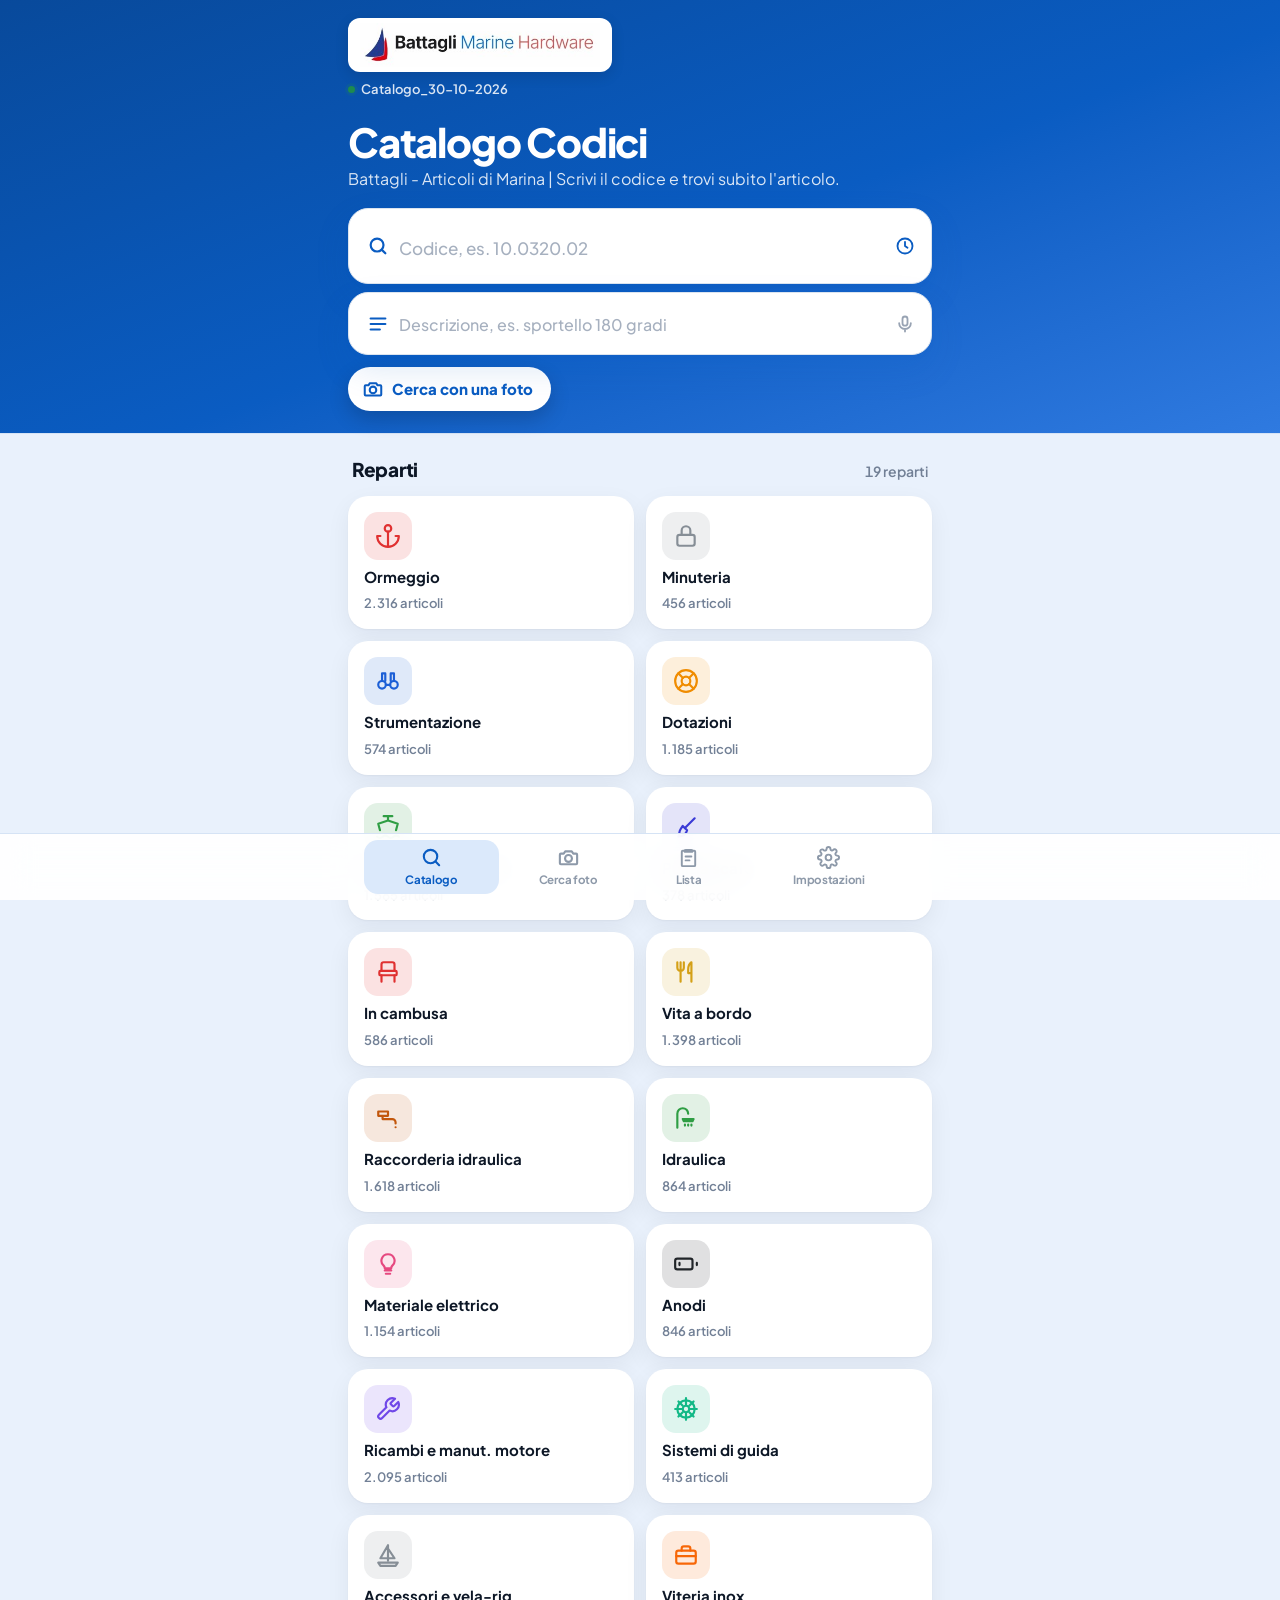
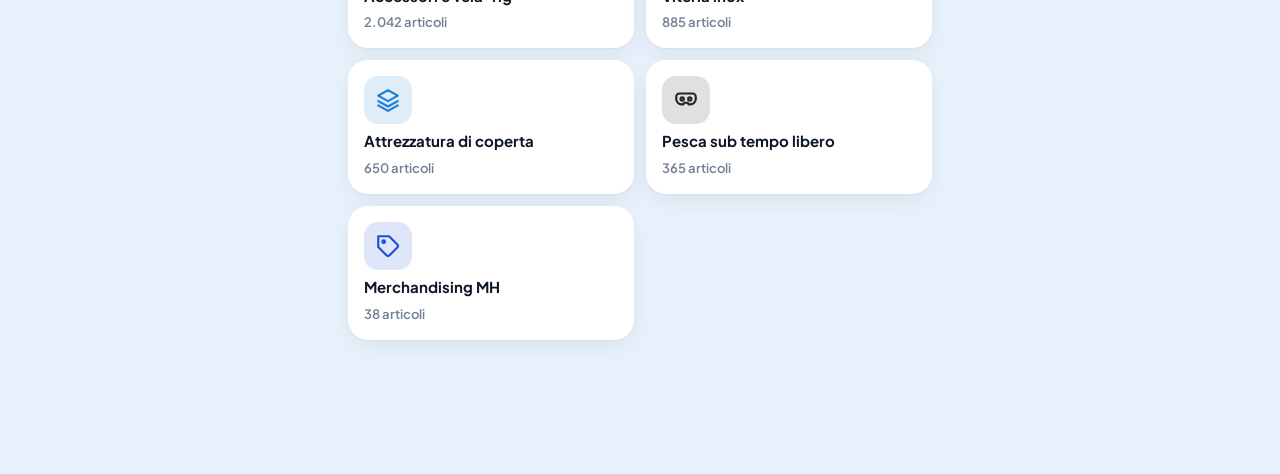
==== commit 8c2997eb: "Copie senza prezzi: tolti 8 prezzi rimasti in un campo senza nome (p. 909, 36015203-36015210) Co-Aut" ====
--- a/index.html
+++ b/index.html
@@ -1012,11 +1012,11 @@
 let PRE = null;
 let PRE_SIG = '';
 const preSig = () => PRE_SIG || (PRE_SIG = (() => { const t = [normText, words, fmtCode, fold, buildVocab].map(f => String(f)).join('|') + [...STOP].join(','); let x = 0x811c9dc5; for (let k = 0; k < t.length; k++) { x ^= t.charCodeAt(k); x = Math.imul(x, 16777619) >>> 0; } return x.toString(16); })());
-const preKey = idx => [preSig() + '|clean1', idx.at, idx.v, idx.name, idx.rows.length, idx.blocks.length].join('|');
+const preKey = idx => [preSig() + '|clean2', idx.at, idx.v, idx.name, idx.rows.length, idx.blocks.length].join('|');
 let preT = 0;
 function savePre(idx) { clearTimeout(preT); const key = preKey(idx), d = { key, HAY, HAYT, HAYS, V: [...VOCAB] }; preT = setTimeout(() => { if (INDEX === idx) idbSet('pre', d); }, 4000); }
 function cleanIdx(idx) {
-  if (!idx || idx.example || !idx.rows || idx.cleanV === 1) return;
+  if (!idx || idx.example || !idx.rows || idx.cleanV === 2) return;
   let cli = false; try { cli = APP_ED === 'cliente'; } catch (e) {}
   for (const r of idx.rows) {
     if (!r || !r.f) continue;
@@ -1028,7 +1028,9 @@
       return m ? [k, m[1]] : [k, v];
     }).filter(([k, v]) => !(/prezz/i.test(k) && v === ''));
   }
-  idx.cleanV = 1;
+  // clean2: prices in a field with no name ('0,60 A'), copies without prices only
+  for (const r of idx.rows) { if (r && r.f) r.f = r.f.filter(([k, v]) => k || !/^\s*(?:€\s*)?\d[\d.]*,\d{2}\s+[A-KM-UX-Z]\s*$/.test(String(v))); }
+  idx.cleanV = 2;
 }
 function setIndex(idx, meta) {
   cleanIdx(idx);
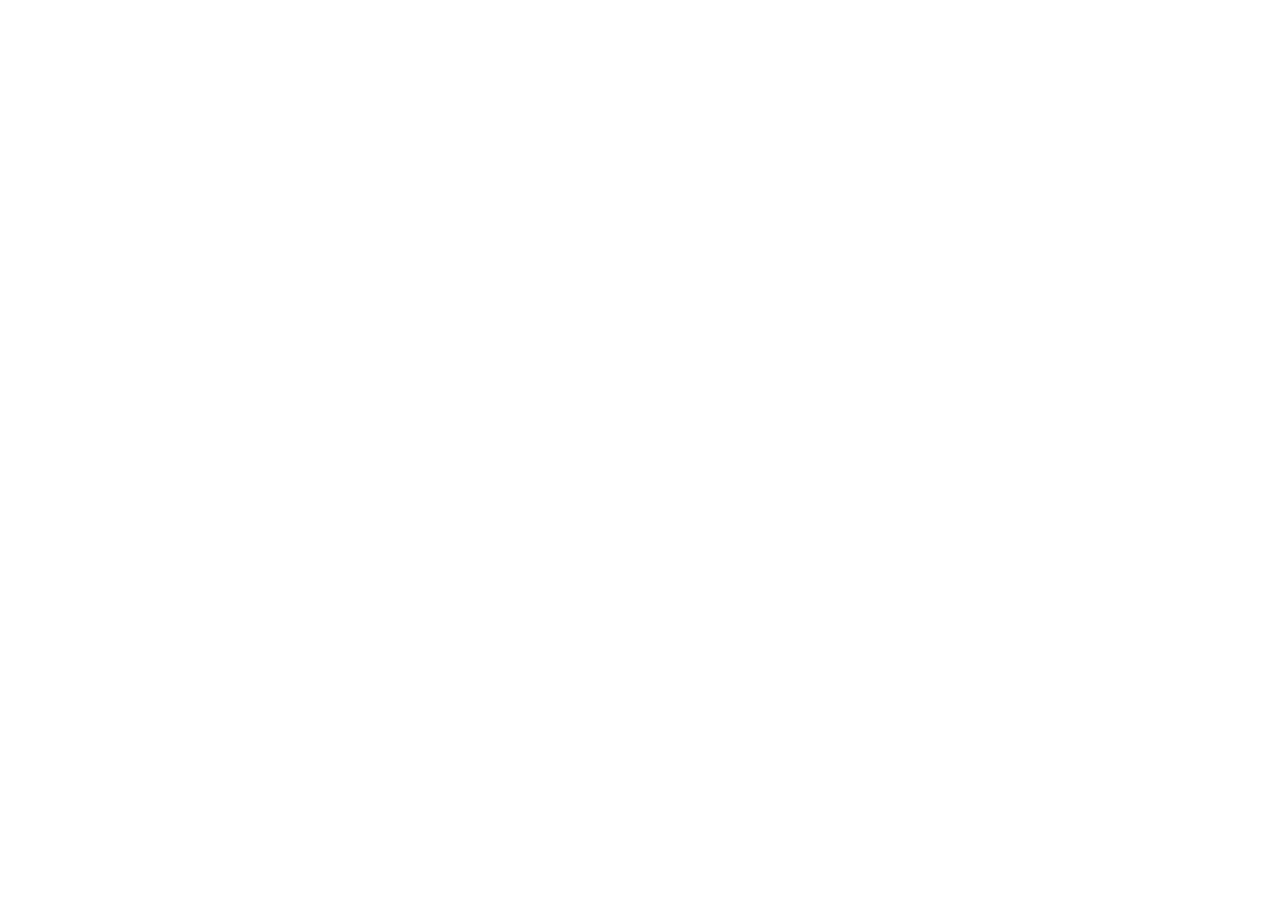
==== commit e9f20fac: "Ponte: il catalogo si è spostato su Cloudflare (pages.dev); le app e i dati passano al nuovo indiriz" ====
--- a/index.html
+++ b/index.html
@@ -1,6286 +1,106 @@
 <!doctype html>
-<!--
-  Battagli Marine Hardware - Catalogo Codici
-  Autore e creatore originale: Sergio Tassoni
-  Copyright (c) 2026 Sergio Tassoni. Tutti i diritti riservati.
-  firma-autore-st
--->
-<html lang="it"><head><meta charset="utf-8"><meta name="author" content="Sergio Tassoni"><meta name="copyright" content="(c) 2026 Sergio Tassoni"><meta name="generator" content="Catalogo Battagli di Sergio Tassoni"><link rel="manifest" href="manifest.webmanifest"><link rel="apple-touch-icon" href="icon-180.png"><meta name="apple-mobile-web-app-capable" content="yes"><meta name="mobile-web-app-capable" content="yes"><meta name="apple-mobile-web-app-title" content="Battagli"><meta name="apple-mobile-web-app-status-bar-style" content="default"><meta name="theme-color" content="#0b52b8"><meta name="description" content="Catalogo codici Battagli Marine Hardware: scrivi o detta un codice o una descrizione e trovi subito l'articolo, con foto. Funziona anche offline."><meta property="og:type" content="website"><meta property="og:site_name" content="Battagli Marine Hardware"><meta property="og:title" content="Battagli Marine Hardware - Catalogo Codici"><meta property="og:description" content="Scrivi o detta un codice o una descrizione e trovi subito l'articolo, con foto."><meta property="og:url" content="https://serginolimoncino.github.io/battagli-cliente/"><meta property="og:image" content="https://serginolimoncino.github.io/battagli-cliente/icon-512.png"><meta property="og:locale" content="it_IT"><meta name="twitter:card" content="summary"><meta name="viewport" content="width=device-width,initial-scale=1,viewport-fit=cover"><style>:root{color-scheme:light}html{scroll-padding-top:env(safe-area-inset-top,0px)}body{margin:0;padding:0;font:14px sans-serif;background:#fff;color:#000}img{max-width:100%}[hidden]:not([hidden=until-found i]){display:none!important}
-/* list edit mode */
-.numedit { margin-top: 2px; }
-.numedit[aria-pressed="true"] { background: var(--ok); color: #fff; box-shadow: 0 4px 12px rgba(0, 0, 0, .18); }
-#numMain.editing .numrow { cursor: pointer; }
-.numrow.edrow { width: 100%; border: 0; border-top: 1px solid var(--line); background: transparent; text-align: left; font: inherit; color: inherit; }
-.numrow.edrow:first-child { border-top: 0; }
-.numrow.edrow:active { background: var(--blue-soft); }
-.numrow.edrow b { display: flex; align-items: center; gap: 10px; }
-.numrow.edrow b svg { width: 18px; height: 18px; color: var(--muted); }
-.numadd { display: flex; align-items: center; justify-content: center; gap: 6px; }
-.numadd svg { width: 18px; height: 18px; }
-.numreset { margin-top: 4px; background: var(--soft) !important; color: var(--ink) !important; }
-.numempty { padding: 16px; color: var(--muted); font-size: 14px; font-weight: 600; }
-.dialog label.nl { display: grid; gap: 6px; font-size: 13px; font-weight: 700; color: var(--muted); }
-.dialog .ni { width: 100%; border: 1.5px solid var(--fline); border-radius: 14px; background: var(--bg); color: var(--ink); font: inherit; font-size: 17px; font-weight: 600; padding: 12px 14px; outline: 0; }
-.dialog .ni:focus { border-color: var(--blue); box-shadow: 0 0 0 4px rgba(var(--blue-rgb), .12); }
-.dialog .ni.code { font-family: var(--f-code); color: var(--blue); }
-.dialog .nbtns { display: grid; grid-template-columns: 1fr 1fr; gap: 10px; }
-.dialog .nbtns .btn { padding: 13px 14px; font-size: 15px; }
-.dialog .ndel { background: transparent; color: var(--red); padding: 8px; font-size: 14px; }
-.dialog .ndel.sure { background: var(--red); color: #fff; }
-.dialog .nerr { color: var(--red); font-size: 13px; font-weight: 700; margin: -6px 0 0; }
-:root[data-theme="verdenero"] { --bg: #0f1511; --page: #050806; --soft: #18221b; --ink: #eef6f0; --ink-2: #c4d6ca; --muted: #84998b; --line: #1e2b22; --blue: #22c55e; --blue-2: #4ade80; --blue-soft: #123020; --tint1: #12351f; --tint2: #0b1f13; --tint3: #102c1b; --blue-rgb: 34, 197, 94; --glass: rgba(4,8,6,.92); --fline: #1e2b22; --ph: #84998b; --ico: #84998b; --tabico: #84998b; --dash: #1e2b22; --sline: #1e2b22; --cline: #1e2b22; --mark: #f5d76e; --shadow-rgb: 0, 0, 0; color-scheme: dark; }
-:root[data-theme="rosa"] { --bg: #ffffff; --page: #fdf2f7; --soft: #fae6ef; --ink: #2b0f1c; --ink-2: #5e3a4b; --muted: #94798a; --line: #f3dde8; --blue: #db2777; --blue-2: #ec4899; --blue-soft: #fde7f1; --tint1: #fbd3e5; --tint2: #fff1f7; --tint3: #fcdeeb; --blue-rgb: 219, 39, 119; --fline: #f3dde8; --dash: #f3dde8; --sline: #f3dde8; --cline: #f3dde8; }
-:root[data-theme="lavanda"] { --bg: #ffffff; --page: #f6f3fd; --soft: #eee8fb; --ink: #1d1233; --ink-2: #4a3d66; --muted: #827899; --line: #e5ddf6; --blue: #7c3aed; --blue-2: #9b6bf5; --blue-soft: #efe7fd; --tint1: #e2d6fb; --tint2: #f7f3fe; --tint3: #e9e0fc; --blue-rgb: 124, 58, 237; --fline: #e5ddf6; --dash: #e5ddf6; --sline: #e5ddf6; --cline: #e5ddf6; }
+<html lang="it"><head><meta charset="utf-8"><meta name="viewport" content="width=device-width, initial-scale=1, viewport-fit=cover">
+<meta name="color-scheme" content="light dark"><meta name="robots" content="noindex">
+<title>Catalogo Battagli · nuovo indirizzo</title>
+<style>
+body{margin:0;font:16px/1.5 system-ui,-apple-system,sans-serif;background:#f4f6f9;color:#1d2530}
+main{max-width:520px;margin:0 auto;padding:28px 18px}
+h1{font-size:21px;margin:0 0 10px}a{color:#1f6feb}
+.card{background:#fff;border:1px solid #d7dde5;border-radius:16px;padding:18px;margin-top:14px}
+a.btn,button{display:block;width:100%;box-sizing:border-box;text-align:center;padding:14px;border-radius:12px;border:0;font:600 16px system-ui,sans-serif;margin-top:10px;text-decoration:none}
+.p{background:#1f6feb;color:#fff}.s{background:#e8edf3;color:#1d2530}
+ol{padding-left:20px;margin:8px 0 0}small{color:#5b6573}textarea{width:100%;box-sizing:border-box;height:70px;margin-top:10px;font:12px monospace}
+@media (prefers-color-scheme:dark){body{background:#12161c;color:#e6e9ee}a{color:#79b8ff}.card{background:#1b2129;border-color:#2b333d}.s{background:#2b333d;color:#e6e9ee}small{color:#9aa4b1}}
+</style></head><body><main>
+<h1>L'app ha un nuovo indirizzo</h1>
+<p id="msg">Ti sposto al nuovo indirizzo con i tuoi preferiti e le tue liste…</p>
+<div class="card" id="app" hidden>
+  <b>Sei nell'app sulla schermata Home.</b> Per portare i tuoi dati nella nuova:
+  <ol><li>Tocca <b>Copia i miei dati</b>.</li><li>Tocca <b>Apri il nuovo indirizzo</b>, poi tocca Condividi e "Aggiungi a Home".</li><li>Apri la nuova app dalla Home e tocca <b>Incolla i miei dati</b>.</li><li>Poi puoi cancellare questa vecchia icona.</li></ol>
+  <button class="p" id="copia">Copia i miei dati</button>
+  <textarea id="testo" readonly hidden></textarea>
+  <a class="btn s" id="apri" href="https://battagli-cliente.pages.dev/">Apri il nuovo indirizzo</a>
+</div>
+<p><small>Nuovo indirizzo: <a id="link" href="https://battagli-cliente.pages.dev/">battagli-cliente.pages.dev</a>. Il catalogo si scarica di nuovo da solo.</small></p>
+</main>
+<script>
+(function () {
 
-/* Favourites */
-.favbtn { display: inline-flex; align-items: center; gap: 6px; }
-.favbtn svg { width: 16px; height: 16px; }
-.favbtn[aria-pressed="true"] { background: #fff4d6; color: #a16207; box-shadow: 0 0 0 1px #f5d77a; }
-.favbtn[aria-pressed="true"] svg { fill: #f2b705; stroke: #d29a00; }
-#favList .rrow .star { width: 16px; height: 16px; fill: #f2b705; stroke: #d29a00; opacity: 1; }
+  var CHIAVI = ["fav", "recent", "hist", "cmp", "theme", "themePrima", "nvTabsOff", "listaFoto", "listaClienteC", "listeSalvateClienti"], ED = "cl", DBNOME = "";
+  function b64u(b) { var s = '', a = new Uint8Array(b); for (var i = 0; i < a.length; i += 32768) s += String.fromCharCode.apply(null, a.subarray(i, i + 32768)); return btoa(s).replace(/\+/g, '-').replace(/\//g, '_').replace(/=+$/, ''); }
+  function unb64u(t) { t = t.replace(/-/g, '+').replace(/_/g, '/'); while (t.length % 4) t += '='; var s = atob(t), a = new Uint8Array(s.length); for (var i = 0; i < s.length; i++) a[i] = s.charCodeAt(i); return a; }
+  // gzip when the browser has it ("z"), plain text otherwise ("j"): older phones lose nothing
+  async function impacchetta(o) {
+    var txt = JSON.stringify(o);
+    if (window.CompressionStream) try { return 'z' + b64u(await new Response(new Blob([txt]).stream().pipeThrough(new CompressionStream('gzip'))).arrayBuffer()); } catch (e) {}
+    return 'j' + b64u(new TextEncoder().encode(txt));
+  }
+  async function spacchetta(t) {
+    var a = unb64u(t.slice(1));
+    if (t[0] === 'j') return JSON.parse(new TextDecoder().decode(a));
+    if (t[0] !== 'z' || !window.DecompressionStream) throw new Error('formato');
+    return JSON.parse(await new Response(new Blob([a]).stream().pipeThrough(new DecompressionStream('gzip'))).text());
+  }
+  // a key a copy may take, with its value made safe for that copy
+  function adatta(k, v) {
+    if (CHIAVI.indexOf(k) < 0 || typeof v !== 'string') return null;
+    if (ED === 'cl' && /^(theme|themePrima)$/.test(k) && /spezia/i.test(v)) return null;  // customers never get the Spezia theme
+    if (ED === 'sp' && /^(listaCliente|listeSalvate)$/.test(k)) try {  // no-price copy: list prices and discounts stay behind
+      var o = JSON.parse(v);
+      (function via(x) { if (!x || typeof x !== 'object') return; if (Array.isArray(x.items)) x.items.forEach(function (i) { if (i && typeof i === 'object') i.p = null; });
+        if ('sc1' in x) x.sc1 = null; if ('sc2' in x) x.sc2 = null; for (var q in x) via(x[q]); })(o);
+      return JSON.stringify(o);
+    } catch (e) { return null; }
+    return v;
+  }
+  function idbKv(nome, scrivi) {
+    return new Promise(function (ok) {
+      if (!nome || !window.indexedDB) return ok(null);
+      var r; try { r = indexedDB.open(nome); } catch (e) { return ok(null); }
+      r.onupgradeneeded = function () { try { r.result.createObjectStore('kv'); } catch (e) {} };
+      r.onerror = function () { ok(null); };
+      r.onsuccess = function () {
+        var d = r.result;
+        try {
+          var t = d.transaction('kv', scrivi ? 'readwrite' : 'readonly'), st = t.objectStore('kv'), q = st.get('numeri'), v = null;
+          q.onsuccess = function () { v = q.result; if (scrivi && v == null && scrivi.numeri != null) st.put(scrivi.numeri, 'numeri'); };
+          t.oncomplete = t.onerror = t.onabort = function () { d.close(); ok(v); };
+        } catch (e) { d.close(); ok(null); }
+      };
+    });
+  }
 
-/* Customer edition: no phone numbers (they are internal) */
-#tabNumbers, #viewNumbers { display: none !important; }
-.tabbar .in { grid-template-columns: repeat(3, minmax(0, 1fr)) !important; max-width: 560px !important; }
-
-/* new catalogue check */
-.catdlg { max-height: 86vh; overflow: auto; }
-.catdlg table { width: 100%; border-collapse: collapse; margin: 6px 0 10px; font-size: 14.5px; }
-.catdlg th, .catdlg td { text-align: right; padding: 7px 4px; border-bottom: 1px solid var(--line); }
-.catdlg th:first-child, .catdlg td:first-child { text-align: left; color: var(--muted); font-weight: 600; }
-.catdlg .catok { color: #15803d; font-weight: 700; margin: 6px 0; }
-.catdlg .catwarn { background: rgba(217, 119, 6, .12); color: #b45309; border-radius: 12px; padding: 10px 12px; margin: 6px 0; font-weight: 600; font-size: 14px; }
-.catdlg .catwarn li { margin: 2px 0 2px 16px; }
-.catbtns { flex-wrap: wrap; }
-.catbtns .btn { flex: 1 1 140px; }
-
-/* Preferiti: one row on the home, own page with the list */
-.favopen { display: grid; grid-template-columns: 40px minmax(0, 1fr) 18px; align-items: center; gap: 12px; width: 100%; padding: 12px 14px; border: 0; background: transparent; text-align: left; color: var(--ink); font: inherit; cursor: pointer; }
-.favopen .fstar { width: 40px; height: 40px; border-radius: 12px; background: #fff4d6; display: grid; place-items: center; }
-.favopen .fstar svg { width: 22px; height: 22px; fill: #f2b705; stroke: #d29a00; }
-.favopen b { display: block; font-size: 16px; font-weight: 800; }
-.favopen small { display: block; font-size: 13px; color: var(--muted); font-weight: 600; margin-top: 2px; }
-.favopen > svg { width: 18px; height: 18px; color: var(--muted); }
-.favopen:active { background: var(--blue-soft); }
-#favSheet { z-index: 16; }
-#favPage .frep { margin: 18px 4px 8px; font-size: 14px; font-weight: 800; color: var(--muted); display: flex; align-items: center; gap: 8px; }
-#favPage .frep i { width: 10px; height: 10px; border-radius: 50%; display: block; }
-#favPage .fitem { display: grid; grid-template-columns: minmax(0, 1fr) 52px; align-items: stretch; background: var(--bg); border-radius: 16px; box-shadow: var(--card-shadow); margin-bottom: 10px; overflow: hidden; }
-#favPage .fitem .fam { border: 0; border-radius: 0; box-shadow: none; margin: 0; background: transparent; }
-#favPage .fitem .fam .s .pr { color: var(--ink); font-weight: 700; margin-left: 6px; }
-#favPage .favx { border: 0; border-left: 1px solid var(--line); background: transparent; display: grid; place-items: center; cursor: pointer; }
-#favPage .favx svg { width: 22px; height: 22px; fill: #f2b705; stroke: #d29a00; }
-@media (min-width: 900px) { #favPage .fgrid { display: grid; grid-template-columns: repeat(2, minmax(0, 1fr)); column-gap: 12px; } }
-
-/* share: three buttons, Android / iPhone / PC Windows */
-.shareops { display: grid !important; grid-template-columns: repeat(2, minmax(0, 1fr)) !important; gap: 12px !important; }
-#sharePc { grid-column: 1 / -1; justify-self: center; width: calc(50% - 6px); }
-.shareops .btn { display: flex; align-items: center; justify-content: center; gap: 8px; margin: 0 !important; }
-.shareops .btn svg { width: 22px; height: 22px; flex: none; }
-.shareops .btn { white-space: nowrap; }
-#iosBox { display: none !important; }
-/* share links */
-.sharelinks .slink { display: grid; grid-template-columns: 92px 1fr auto; gap: 8px; align-items: center; margin: 6px 0; }
-.sharelinks .slink b { font-size: 14px; }
-.sharelinks .slink input { min-width: 0; font: inherit; font-size: 13px; padding: 9px 10px; border-radius: 10px; border: 1px solid var(--line); background: var(--soft); color: var(--ink); }
-.sharelinks .slink .btn { width: auto; padding: 9px 14px; font-size: 14px; background: var(--soft); color: var(--ink); }
-
-/* update banner */
-.updbar { position: fixed; left: 12px; right: 12px; top: calc(env(safe-area-inset-top, 0px) + 10px); z-index: 80; display: flex; align-items: center; gap: 10px; max-width: 560px; margin: 0 auto; padding: 12px 12px 12px 16px; border-radius: 18px; background: var(--bg); color: var(--ink); box-shadow: 0 10px 30px rgba(var(--shadow-rgb, 15, 23, 42), .25), 0 0 0 1.5px var(--blue); }
-.updbar[hidden] { display: none; }
-.updbar .ut { flex: 1; min-width: 0; display: grid; gap: 2px; }
-.updbar .ut b { font-size: 15px; }
-.updbar .ut small { font-size: 12.5px; color: var(--muted); font-weight: 600; overflow: hidden; text-overflow: ellipsis; }
-.updbar .btn { width: auto; padding: 10px 16px; font-size: 15px; flex: none; }
-.updbar .updx { flex: none; width: 34px; height: 34px; border: 0; border-radius: 50%; background: var(--soft); color: var(--ink); font-size: 20px; line-height: 1; cursor: pointer; }
-</style></head><body>
-<title>Battagli Marine Hardware</title>
-<link rel="icon" type="image/png" href="[data-uri]">
-<link rel="apple-touch-icon" href="[data-uri]">
-<meta name="theme-color" content="#ffffff">
-<meta name="mobile-web-app-capable" content="yes">
-<meta name="apple-mobile-web-app-title" content="Battagli">
-<link rel="stylesheet" href="fonts.css">
-<style>
-/* Layout: one white screen. Hero with title "Catalogo" and a big floating search bar; results and departments as soft white cards; catalogue upload at the bottom. Single light theme by choice. */
-:root {
-  --bg: #ffffff;
-  --page: #e9f1fc;
-  --soft: #e0ebf9;
-  --ink: #0d1726;
-  --ink-2: #334155;
-  --muted: #728096;
-  --line: #d5e3f5;
-  --blue: #0a5cc2;
-  --blue-2: #2f7ae0;
-  --blue-soft: #dbe9fb;
-  --red: #d42a35;
-  --ok: #1d8b4f;
-  --warn: #b26a00;
-  --card-shadow: 0 1px 2px rgba(var(--shadow-rgb), .04), 0 8px 24px rgba(var(--shadow-rgb), .06);
-  --lift-shadow: 0 2px 4px rgba(var(--blue-rgb), .06), 0 14px 34px rgba(var(--blue-rgb), .14);
-  --f-ui: "Plus Jakarta Sans", "Segoe UI", system-ui, -apple-system, sans-serif;
-  --f-code: "IBM Plex Mono", ui-monospace, "SFMono-Regular", Menlo, monospace;
-  --tint1: #dfeafb; --tint2: #f0f6fe; --tint3: #e2edfc; --blue-rgb: 10, 92, 194;
-  --glass: rgba(255,255,255,.93); --fline: #dbe4ef; --ph: #a6b0bf; --ico: #98a3b3; --tabico: #8d99a9; --dash: #cbd6e4; --sline: #e1e6ed; --cline: #d5e3f6; --mark: #fff0a6; --shadow-rgb: 13, 23, 38; --ico-bg: #fff;
-  --hero-bg: linear-gradient(160deg, color-mix(in srgb, var(--blue) 80%, #000) 0%, var(--blue) 55%, var(--blue-2) 100%); --hero-ink: #fff; --hero-sub: rgba(255, 255, 255, .85);
-  --tabbar: 66px;
-  color-scheme: light;
-}
-* { box-sizing: border-box; }
-[hidden] { display: none !important; }
-html, body { min-height: 100%; max-width: 100%; overflow-x: hidden; }
-body {
-  background: var(--page); color: var(--ink); font-family: var(--f-ui); font-size: 16px; line-height: 1.45;
-  -webkit-tap-highlight-color: transparent; -webkit-font-smoothing: antialiased;
-}
-body::before { content: ""; position: fixed; inset: 0 0 auto; height: env(safe-area-inset-top, 0px); z-index: 10; background: var(--bg); }
-.wrap { max-width: 620px; margin: 0 auto; padding-left: max(18px, env(safe-area-inset-left, 0px)); padding-right: max(18px, env(safe-area-inset-right, 0px)); }
-button { font: inherit; color: inherit; cursor: pointer; }
-:focus-visible { outline: 3px solid rgba(var(--blue-rgb), .35); outline-offset: 2px; border-radius: 10px; }
-.sr-file { position: absolute; inset: 0; width: 100%; height: 100%; opacity: 0; cursor: pointer; font-size: 100px; }
-
-/* Hero */
-.hero { background: var(--hero-bg); color: var(--hero-ink); border-bottom: 1px solid var(--line); }
-.hero .wrap { padding-block: 18px 22px; }
-.topline { display: flex; align-items: center; justify-content: space-between; gap: 12px; }
-.mark { display: flex; align-items: center; gap: 10px; min-width: 0; }
-.mark .logo { width: 40px; height: 40px; border-radius: 12px; background: linear-gradient(145deg, var(--blue-2), var(--blue)); display: grid; place-items: center; box-shadow: 0 6px 14px rgba(var(--blue-rgb), .28); flex: none; }
-.brandlogo { display: block; height: 44px; max-width: calc(100% - 26px); object-fit: contain; object-position: left; background: #fff; padding: 5px 12px; border-radius: 12px; box-sizing: content-box; width: auto; margin-bottom: 8px; box-shadow: 0 4px 14px rgba(0, 0, 0, .12); }
-.eyebrow { font-size: 13px; font-weight: 600; color: var(--hero-sub); margin: 0; display: flex; align-items: center; gap: 6px; min-width: 0; }
-.eyebrow span { white-space: nowrap; overflow: hidden; text-overflow: ellipsis; }
-.eyebrow i { width: 7px; height: 7px; border-radius: 50%; background: #c6cdd8; flex: none; }
-.eyebrow.ok i { background: var(--ok); box-shadow: 0 0 0 3px rgba(29, 139, 79, .15); }
-.eyebrow.warn i { background: var(--warn); }
-.load-pill { position: relative; overflow: hidden; display: inline-flex; align-items: center; gap: 7px; background: var(--bg); color: var(--blue); font-weight: 700; font-size: 14px; border-radius: 999px; padding: 9px 14px 9px 12px; flex: none; cursor: pointer; box-shadow: 0 0 0 1px var(--cline), 0 4px 12px rgba(var(--blue-rgb), .08); }
-.load-pill svg { width: 17px; height: 17px; }
-h1 { font-size: 40px; line-height: 1.05; font-weight: 800; letter-spacing: -1.2px; margin: 22px 0 4px; }
-.lead { margin: 0 0 18px; color: var(--hero-sub); font-size: 16px; }
-
-/* Search */
-.search-sticky { display: grid; grid-template-columns: minmax(0, 1fr); gap: 8px; position: sticky; top: env(safe-area-inset-top, 0px); z-index: 6; padding-block: 10px; margin-block: -10px; }
-.search-sticky.stuck { background: var(--glass); backdrop-filter: blur(14px); -webkit-backdrop-filter: blur(14px); }
-.field { display: flex; align-items: center; gap: 6px; background: var(--bg); border-radius: 20px; padding: 6px 8px 6px 18px; border: 1.5px solid var(--fline); box-shadow: var(--lift-shadow); transition: border-color .15s, box-shadow .15s; }
-.field2 > svg { color: var(--red); }
-.field2 #q, #qd { }
-.field:focus-within { border-color: var(--blue); box-shadow: 0 0 0 4px rgba(var(--blue-rgb), .12), var(--lift-shadow); }
-.field > svg { width: 22px; height: 22px; color: var(--blue); flex: none; }
-#q {
-  flex: 1 1 0; width: 0; min-width: 0; border: 0; outline: 0; background: transparent; color: var(--ink);
-  font-family: var(--f-code); font-size: 22px; font-weight: 600; letter-spacing: .3px; padding: 13px 4px;
-}
-#qd { flex: 1 1 0; width: 0; min-width: 0; border: 0; outline: 0; background: transparent; color: var(--ink); font-family: var(--f-ui); font-size: 18px; font-weight: 600; padding: 13px 4px; }
-#qd::placeholder { color: var(--ph); font-weight: 500; font-size: 16px; }
-#q::placeholder { color: var(--ph); font-weight: 500; font-family: var(--f-ui); font-size: 17px; letter-spacing: 0; }
-.iconbtn { border: 0; background: transparent; width: 36px; height: 36px; border-radius: 50%; color: var(--ico); display: grid; place-items: center; flex: none; }
-.iconbtn svg { width: 20px; height: 20px; }
-.kbd { border: 0; background: var(--soft); border-radius: 12px; height: 40px; padding: 0 12px; font-size: 13px; font-weight: 800; color: var(--ink-2); flex: none; }
-.hint { font-size: 14px; color: var(--hero-sub); margin: 0 4px; min-height: 0; }
-.hint:empty { display: none; }
-.hint code { font-family: var(--f-code); font-weight: 600; color: var(--blue); background: var(--bg); box-shadow: 0 0 0 1px var(--line); padding: 2px 7px; border-radius: 7px; font-size: 14px; }
-
-main { padding-block: 22px 56px; display: grid; grid-template-columns: minmax(0, 1fr); gap: 30px; }
-main > *, .art > *, .photos > *, .row > *, .search-sticky > * { min-width: 0; max-width: 100%; }
-.notice { display: flex; gap: 14px; align-items: center; padding: 16px; border-radius: 20px; background: var(--bg); box-shadow: var(--card-shadow); }
-.notice .ico { width: 42px; height: 42px; border-radius: 12px; background: #fff4e0; color: var(--warn); display: grid; place-items: center; flex: none; }
-.notice .ico svg { width: 22px; height: 22px; }
-.notice p { margin: 0; font-size: 14px; flex: 1; min-width: 0; color: var(--ink-2); }
-.notice p b { display: block; color: var(--ink); font-size: 15px; }
-.notice-btn { position: relative; overflow: hidden; cursor: pointer; border: 0; background: var(--blue); color: #fff; font-weight: 700; font-size: 14px; border-radius: 999px; padding: 10px 14px; flex: none; }
-
-.block-h { display: flex; justify-content: space-between; align-items: baseline; gap: 8px; margin: 0 4px 12px; }
-.block-h h2 { font-size: 19px; font-weight: 800; letter-spacing: -.3px; margin: 0; }
-.block-h span { font-size: 14px; color: var(--muted); font-variant-numeric: tabular-nums; font-weight: 600; }
-
-.list { background: var(--bg); border-radius: 20px; box-shadow: var(--card-shadow); overflow: hidden; }
-.item { display: grid; grid-template-columns: auto minmax(0, 1fr) auto; gap: 2px 12px; align-items: center; padding: 15px 16px; border: 0; border-top: 1px solid var(--line); background: transparent; width: 100%; text-align: left; }
-.item:first-child { border-top: 0; }
-.item:active { background: var(--blue-soft); }
-.item .code { font-family: var(--f-code); font-weight: 600; font-size: 17px; color: var(--blue); letter-spacing: .2px; }
-.item .code mark { background: var(--mark); color: #111; border-radius: 4px; padding: 0 1px; }
-.item .pg { grid-column: 3; display: flex; align-items: center; gap: 6px; font-size: 12px; font-weight: 700; color: var(--muted); background: var(--soft); border-radius: 999px; padding: 4px 6px 4px 10px; white-space: nowrap; }
-.item .pg::after { content: ""; width: 6px; height: 6px; border-right: 2px solid #9aa6b6; border-top: 2px solid #9aa6b6; transform: rotate(45deg); margin: 0 4px 0 1px; }
-.item .itxt { display: grid; gap: 2px; min-width: 0; }
-.thumb { width: 96px; height: 96px; border-radius: 14px; background: var(--soft); overflow: hidden; display: grid; place-items: center; flex: none; }
-.thumb img { width: 100%; height: 100%; object-fit: contain; background: #fff; display: block; }
-.thumb.none { display: none; }
-.photos { display: grid; grid-template-columns: minmax(0, 1fr); gap: 12px; }
-.photos img { width: 100%; height: auto; display: block; background: #fff; border-radius: 16px; box-shadow: var(--card-shadow); cursor: zoom-in; }
-.pdfstatus { position: fixed; left: 50%; bottom: calc(var(--tabbar) + 64px + env(safe-area-inset-bottom, 0px)); transform: translateX(-50%); background: var(--blue); color: #fff; padding: 10px 16px; border-radius: 999px; font-size: 14px; font-weight: 700; z-index: 41; max-width: calc(100% - 32px); text-align: center; box-shadow: 0 10px 28px rgba(var(--blue-rgb), .3); }
-.zoomimg { position: fixed; inset: 0; z-index: 50; background: #0b1220; overflow: hidden; touch-action: none; user-select: none; -webkit-user-select: none; }
-.zoomimg img { position: absolute; left: 0; top: 0; transform-origin: 0 0; max-width: none; max-height: none; will-change: transform; -webkit-user-drag: none; background: #fff; }
-.zoomimg .zx { position: fixed; top: calc(12px + env(safe-area-inset-top, 0px)); right: 14px; width: 46px; height: 46px; border-radius: 50%; border: 0; background: rgba(255,255,255,.95); color: var(--ink); font-size: 26px; font-weight: 700; line-height: 1; z-index: 2; box-shadow: 0 4px 16px rgba(0,0,0,.4); }
-.zoomimg .zh { position: fixed; bottom: calc(18px + env(safe-area-inset-bottom, 0px)); left: 50%; transform: translateX(-50%); background: rgba(255,255,255,.14); color: #fff; font-size: 13px; font-weight: 600; padding: 7px 14px; border-radius: 999px; white-space: nowrap; pointer-events: none; }
-.artimg { border-radius: 16px; overflow: hidden; background: #fff; box-shadow: 0 0 0 1px var(--line); display: grid; place-items: center; max-height: 420px; cursor: zoom-in; }
-.artimg img { max-width: 100%; max-height: 420px; object-fit: contain; display: block; }
-.item .t { font-weight: 700; min-width: 0; overflow: hidden; display: -webkit-box; -webkit-line-clamp: 2; -webkit-box-orient: vertical; }
-.item .v { font-size: 14px; color: var(--muted); min-width: 0; overflow: hidden; text-overflow: ellipsis; white-space: nowrap; }
-.more { width: 100%; border: 0; border-top: 1px solid var(--line); background: transparent; padding: 16px; color: var(--blue); font-weight: 700; }
-.empty { background: var(--bg); border-radius: 20px; box-shadow: var(--card-shadow); padding: 34px 20px; text-align: center; color: var(--muted); }
-.empty b { display: block; color: var(--ink); font-size: 18px; margin-bottom: 6px; }
-
-.recent { display: flex; gap: 8px; overflow-x: auto; padding: 2px 2px 6px; scrollbar-width: none; }
-.recent::-webkit-scrollbar { display: none; }
-.recent button { border: 0; background: var(--bg); box-shadow: var(--card-shadow); border-radius: 14px; padding: 10px 14px; font-family: var(--f-code); font-weight: 600; font-size: 15px; color: var(--blue); flex: none; }
-
-.reparti { display: grid; grid-template-columns: repeat(2, minmax(0, 1fr)); gap: 12px; }
-.rep { border: 0; background: var(--bg); box-shadow: var(--card-shadow); border-radius: 20px; padding: 16px; text-align: left; display: grid; gap: 8px; min-width: 0; align-content: start; }
-.rep .n { width: 48px; height: 48px; border-radius: 14px; display: grid; place-items: center; }
-.rep .n svg { width: 26px; height: 26px; fill: none; stroke: currentColor; stroke-width: 2; stroke-linecap: round; stroke-linejoin: round; }
-.rep .l { font-weight: 700; font-size: 15px; line-height: 1.25; }
-.rep .c { font-size: 13px; color: var(--muted); font-weight: 600; }
-.numrow { display: flex; justify-content: space-between; align-items: center; gap: 12px; padding: 14px 16px; border-top: 1px solid var(--line); }
-.numrow:first-child { border-top: 0; }
-.numrow span { font-weight: 700; }
-.telrow { text-decoration: none; color: inherit; background: var(--blue-soft); }
-.telrow small { display: block; font-size: 12px; font-weight: 600; color: var(--muted); }
-.telrow:active { filter: brightness(.95); }
-.numrow b { font-family: var(--f-code); font-weight: 600; font-size: 20px; color: var(--blue); }
-.rep:active { box-shadow: 0 0 0 2px var(--blue); }
-
-
-:root[data-theme="scuro"] { --bg: #1b2433; --page: #121a27; --soft: #263246; --ink: #eef2f8; --ink-2: #c5cfdd; --muted: #8d9bb0; --line: #2c3a4f; --blue: #3b82f6; --blue-2: #5b9bff; --blue-soft: #1f3558; --tint1: #1d2d4a; --tint2: #18243a; --tint3: #1c2b46; --blue-rgb: 59, 130, 246; --glass: rgba(20,20,26,.92); --fline: #2c3a4f; --ph: #8d9bb0; --ico: #8d9bb0; --tabico: #8d9bb0; --dash: #2c3a4f; --sline: #2c3a4f; --cline: #2c3a4f; --mark: #f5d76e; --shadow-rgb: 0, 0, 0; color-scheme: dark; }
-:root[data-theme="carbon"] { --bg: #1d1d20; --page: #0f0f11; --soft: #2a2a2e; --ink: #f4f4f5; --ink-2: #cfcfd4; --muted: #8f8f98; --line: #34343a; --blue: #ff5a36; --blue-2: #ff7a4d; --blue-soft: #3a2420; --tint1: #35231f; --tint2: #241b1a; --tint3: #2f211e; --blue-rgb: 255, 90, 54; --glass: rgba(20,20,26,.92); --fline: #34343a; --ph: #8f8f98; --ico: #8f8f98; --tabico: #8f8f98; --dash: #34343a; --sline: #34343a; --cline: #34343a; --mark: #f5d76e; --shadow-rgb: 0, 0, 0; color-scheme: dark; }
-:root[data-theme="viola"] { --bg: #241b3a; --page: #170f2a; --soft: #31254d; --ink: #f3effc; --ink-2: #d0c6ea; --muted: #9a8cbd; --line: #3a2d58; --blue: #8b5cf6; --blue-2: #a78bfa; --blue-soft: #35275a; --tint1: #3a2a64; --tint2: #2a1f47; --tint3: #33265a; --blue-rgb: 139, 92, 246; --glass: rgba(20,20,26,.92); --fline: #3a2d58; --ph: #9a8cbd; --ico: #9a8cbd; --tabico: #9a8cbd; --dash: #3a2d58; --sline: #3a2d58; --cline: #3a2d58; --mark: #f5d76e; --shadow-rgb: 0, 0, 0; color-scheme: dark; }
-:root[data-theme="azzurro"] { --bg: #ffffff; --page: #eef8fd; --soft: #e6f3fa; --ink: #0b2230; --ink-2: #35505f; --muted: #6a8493; --line: #d9eaf3; --blue: #0891b2; --blue-2: #22b8d8; --blue-soft: #e1f6fb; --tint1: #cdeefa; --tint2: #e8f8fd; --tint3: #d7f1fa; --blue-rgb: 8, 145, 178; --fline: #d9eaf3; --dash: #d9eaf3; --sline: #d9eaf3; --cline: #d9eaf3; }
-:root[data-theme="arancio"] { --bg: #ffffff; --page: #fdf6ee; --soft: #f8eddf; --ink: #26170a; --ink-2: #5a432d; --muted: #8f7a63; --line: #f0e3d3; --blue: #d9730d; --blue-2: #f09030; --blue-soft: #fff1e0; --tint1: #fde1c3; --tint2: #fff6ec; --tint3: #fdebd6; --blue-rgb: 217, 115, 13; --fline: #f0e3d3; --dash: #f0e3d3; --sline: #f0e3d3; --cline: #f0e3d3; }
-[data-theme="scuro"] .brandlogo, [data-theme="carbon"] .brandlogo, [data-theme="viola"] .brandlogo, [data-theme="oceano"] .brandlogo, [data-theme="notte"] .brandlogo, [data-theme="verdenero"] .brandlogo { mix-blend-mode: normal; background: #fff; padding: 5px 12px; border-radius: 12px; box-sizing: content-box; height: 44px; }
-[data-theme="scuro"], [data-theme="carbon"], [data-theme="viola"], [data-theme="oceano"], [data-theme="notte"], [data-theme="verdenero"] { --hero-ink: var(--ink); --hero-sub: var(--muted); }
-[data-theme="scuro"] .hero, [data-theme="carbon"] .hero, [data-theme="viola"] .hero, [data-theme="oceano"] .hero, [data-theme="notte"] .hero, [data-theme="verdenero"] .hero { background: radial-gradient(90% 70% at 100% 0%, var(--tint1) 0%, transparent 70%), radial-gradient(70% 60% at 0% 10%, var(--tint2) 0%, transparent 70%), var(--bg); border-bottom-color: var(--line); }
-[data-theme="scuro"] .photobtn, [data-theme="carbon"] .photobtn, [data-theme="viola"] .photobtn, [data-theme="oceano"] .photobtn, [data-theme="notte"] .photobtn, [data-theme="verdenero"] .photobtn { background: var(--blue); color: #fff; }
-[data-theme="scuro"] .hint code, [data-theme="carbon"] .hint code, [data-theme="viola"] .hint code, [data-theme="oceano"] .hint code, [data-theme="notte"] .hint code { color: var(--ink); }
-[data-theme="scuro"] .tabbar, [data-theme="carbon"] .tabbar, [data-theme="viola"] .tabbar, [data-theme="oceano"] .tabbar, [data-theme="notte"] .tabbar, [data-theme="verdenero"] .tabbar { border-top-color: var(--line); }
-
-
-/* Photo search */
-.photorow { margin: 12px 0 0; }
-.photobtn { display: inline-flex; align-items: center; gap: 8px; border: 0; background: #fff; color: var(--blue); font-weight: 800; font-size: 15px; border-radius: 999px; padding: 11px 18px 11px 14px; box-shadow: 0 8px 20px rgba(0, 0, 0, .18); }
-.photobtn svg { width: 22px; height: 22px; }
-.camsheet { position: fixed; inset: 0; z-index: 45; background: var(--page); overflow-y: auto; -webkit-overflow-scrolling: touch; padding-top: env(safe-area-inset-top, 0px); padding-bottom: calc(24px + env(safe-area-inset-bottom, 0px)); }
-.camsheet .wrap { display: grid; grid-template-columns: minmax(0, 1fr); gap: 14px; padding-top: 12px; }
-.cambar { display: flex; align-items: center; justify-content: space-between; gap: 8px; }
-.cambar h2 { margin: 0; font-size: 19px; font-weight: 800; }
-.camview { position: relative; border-radius: 20px; overflow: hidden; background: #000; aspect-ratio: 3 / 4; max-height: 58vh; width: 100%; display: grid; place-items: center; }
-.camview video, .camview img { width: 100%; height: 100%; object-fit: cover; display: block; }
-.camview .camnote { position: absolute; inset: 0; display: grid; place-items: center; text-align: center; color: #fff; padding: 20px; font-weight: 600; font-size: 15px; }
-.camaim { position: absolute; inset: 0; pointer-events: none; display: flex; align-items: flex-end; justify-content: center; padding: 14px; }
-.camaim::before { content: ""; position: absolute; left: 12%; right: 12%; top: 30%; bottom: 34%; border: 3px solid rgba(255, 255, 255, .85); border-radius: 16px; box-shadow: 0 0 0 999px rgba(0, 0, 0, .18); }
-.camaim span { position: relative; background: rgba(0, 0, 0, .55); color: #fff; font-size: 13px; font-weight: 700; border-radius: 999px; padding: 6px 12px; }
-.codehit { border: 2px solid var(--blue); border-radius: 18px; padding: 10px 10px 4px; background: var(--blue-soft); }
-.codehit .sec-title { margin-top: 0; }
-.shareops { display: grid; grid-template-columns: 1fr 1fr; gap: 10px; }
-.shareops .btn { justify-content: center; gap: 8px; }
-.shareops .btn svg { width: 22px; height: 22px; flex: none; }
-.shareops .btn[aria-disabled="true"] { opacity: .55; }
-.camctl { display: grid; grid-template-columns: 1fr auto 1fr; align-items: center; gap: 10px; }
-.shutter { width: 74px; height: 74px; border-radius: 50%; border: 5px solid var(--bg); background: var(--blue); box-shadow: 0 0 0 3px var(--blue), 0 8px 22px rgba(var(--blue-rgb), .35); }
-.shutter:active { filter: brightness(.9); }
-.camctl .btn { padding: 12px 14px; font-size: 14px; background: var(--soft); color: var(--ink); }
-.tiny { font-size: 11px; line-height: 1.35; color: var(--muted); margin: 0; text-align: center; }
-.visbar { height: 6px; border-radius: 999px; background: var(--soft); overflow: hidden; }
-.visbar i { display: block; height: 100%; background: var(--blue); width: 0; transition: width .3s; }
-.visnote { font-size: 13px; color: var(--muted); font-weight: 600; margin: 0; }
-.cand { background: var(--bg); border-radius: 20px; box-shadow: var(--card-shadow); padding: 12px; display: grid; grid-template-columns: 112px minmax(0, 1fr); gap: 12px; align-items: start; }
-.cand .thumb { width: 112px; height: 112px; }
-.cand .conf { font-size: 12px; font-weight: 800; color: var(--blue); margin: 0 0 4px; }
-.cand .crow { display: grid; grid-template-columns: auto minmax(0, 1fr); gap: 2px 8px; align-items: baseline; border: 0; background: transparent; width: 100%; text-align: left; padding: 6px 0; border-top: 1px solid var(--line); }
-.cand .crow:first-of-type { border-top: 0; }
-.cand .crow b { font-family: var(--f-code); font-weight: 600; font-size: 14px; color: var(--blue); }
-.cand .crow span { font-size: 13px; color: var(--muted); min-width: 0; overflow: hidden; display: -webkit-box; -webkit-line-clamp: 2; -webkit-box-orient: vertical; }
-.cand .cmore { border: 0; background: transparent; color: var(--blue); font-weight: 700; font-size: 13px; padding: 6px 0 0; text-align: left; }
-
-:root[data-theme="verde"] { --bg: #ffffff; --page: #f2f8f4; --soft: #e9f3ed; --ink: #0e2016; --ink-2: #3a5444; --muted: #6f877a; --line: #dcebe2; --blue: #15803d; --blue-2: #2fa35a; --blue-soft: #e8f6ee; --tint1: #d3efdf; --tint2: #eff9f3; --tint3: #dff3e8; --blue-rgb: 21, 128, 61; --fline: #dcebe2; --dash: #dcebe2; --sline: #dcebe2; --cline: #dcebe2; }
-:root[data-theme="rosso"] { --bg: #ffffff; --page: #fcf4f4; --soft: #f7eaea; --ink: #2a1012; --ink-2: #5e3a3d; --muted: #94777a; --line: #f0dfe0; --blue: #c62833; --blue-2: #e5484d; --blue-soft: #fdecee; --tint1: #fad8dc; --tint2: #fdf1f2; --tint3: #fbe3e5; --blue-rgb: 198, 40, 51; --fline: #f0dfe0; --dash: #f0dfe0; --sline: #f0dfe0; --cline: #f0dfe0; }
-:root[data-theme="oceano"] { --bg: #10282b; --page: #0a1b1d; --soft: #18393d; --ink: #e8f6f6; --ink-2: #b9d6d6; --muted: #7fa3a5; --line: #1f4448; --blue: #14b8a6; --blue-2: #2dd4bf; --blue-soft: #12403f; --tint1: #134a4a; --tint2: #0f3436; --tint3: #12403f; --blue-rgb: 20, 184, 166; --glass: rgba(10,24,26,.92); --fline: #1f4448; --ph: #7fa3a5; --ico: #7fa3a5; --tabico: #7fa3a5; --dash: #1f4448; --sline: #1f4448; --cline: #1f4448; --mark: #f5d76e; --shadow-rgb: 0, 0, 0; color-scheme: dark; }
-
-:root[data-theme="notte"] { --bg: #0b0b0d; --page: #000000; --soft: #17171b; --ink: #f2f2f4; --ink-2: #c9c9d0; --muted: #85858f; --line: #1f1f25; --blue: #0ea5e9; --blue-2: #38bdf8; --blue-soft: #0c2433; --tint1: #0e2a3a; --tint2: #0a1822; --tint3: #0d2230; --blue-rgb: 14, 165, 233; --glass: rgba(0,0,0,.92); --fline: #1f1f25; --ph: #85858f; --ico: #85858f; --tabico: #85858f; --dash: #1f1f25; --sline: #1f1f25; --cline: #1f1f25; --mark: #f5d76e; --shadow-rgb: 0, 0, 0; color-scheme: dark; }
-
-
-/* Browse, filters, compare, history */
-.rlist { background: var(--bg); border-radius: 18px; box-shadow: var(--card-shadow); overflow: hidden; }
-.rrow { display: grid; grid-template-columns: 8px auto minmax(0, 1fr) 16px; align-items: center; gap: 10px; width: 100%; height: 46px; padding: 0 14px; border: 0; border-top: 1px solid var(--line); background: transparent; text-align: left; }
-.rrow:first-child { border-top: 0; }
-.rrow:active { background: var(--blue-soft); }
-.rrow i { width: 8px; height: 8px; border-radius: 50%; display: block; }
-.rrow b { font-family: var(--f-code); font-weight: 600; font-size: 14px; color: var(--blue); }
-.rrow span { font-size: 13px; font-weight: 600; color: var(--muted); min-width: 0; overflow: hidden; text-overflow: ellipsis; white-space: nowrap; }
-.rrow svg { width: 14px; height: 14px; color: var(--muted); opacity: .6; }
-.histb { color: var(--blue) !important; }
-.histpop { position: absolute; left: 0; right: 0; top: calc(100% - 6px); z-index: 9; background: var(--bg); border-radius: 16px; box-shadow: 0 14px 40px rgba(var(--shadow-rgb), .22); border: 1px solid var(--line); max-height: 300px; overflow-y: auto; }
-.histpop .hh { display: flex; justify-content: space-between; align-items: center; padding: 8px 14px 4px; font-size: 12px; font-weight: 800; color: var(--muted); }
-.histpop .hrow { display: flex; align-items: center; gap: 10px; width: 100%; border: 0; border-top: 1px solid var(--line); background: transparent; padding: 0 14px; height: 44px; text-align: left; font-size: 15px; font-weight: 700; color: var(--ink); }
-.histpop .hrow:first-of-type { border-top: 0; }
-.histpop .hrow:active { background: var(--blue-soft); }
-.histpop .hrow svg { width: 16px; height: 16px; color: var(--blue); flex: none; }
-.histpop .hrow b { font-family: var(--f-code); font-weight: 600; color: var(--blue); flex: none; }
-.histpop .hrow span { min-width: 0; overflow: hidden; text-overflow: ellipsis; white-space: nowrap; color: var(--muted); font-weight: 600; font-size: 13px; }
-.histpop .hempty { padding: 14px; font-size: 14px; color: var(--muted); font-weight: 600; }
-.chips { display: flex; gap: 8px; overflow-x: auto; padding: 2px 2px 10px; scrollbar-width: none; }
-.chips::-webkit-scrollbar { display: none; }
-.chips button { flex: none; border: 0; background: var(--bg); box-shadow: var(--card-shadow); border-radius: 999px; padding: 8px 14px; font-weight: 700; font-size: 13px; color: var(--ink-2); }
-.chips button[aria-pressed="true"] { background: var(--blue); color: #fff; }
-.chips button small { font-weight: 600; opacity: .75; margin-left: 4px; }
-.recent button.hq { font-family: var(--f-ui); font-weight: 700; font-size: 14px; color: var(--ink-2); display: inline-flex; align-items: center; gap: 6px; }
-.recent button.hq svg { width: 14px; height: 14px; color: var(--blue); }
-.linkbtn { border: 0; background: transparent; color: var(--blue); font-weight: 700; font-size: 13px; padding: 0; }
-.browse { position: fixed; inset: 0; z-index: 15; background: var(--page); overflow-y: auto; -webkit-overflow-scrolling: touch; padding-top: env(safe-area-inset-top, 0px); padding-bottom: calc(var(--tabbar) + 24px + env(safe-area-inset-bottom, 0px)); }
-.browse .bhead { position: sticky; top: 0; z-index: 3; background: var(--glass); backdrop-filter: blur(14px); -webkit-backdrop-filter: blur(14px); border-bottom: 1px solid var(--line); padding: 10px 0 12px; }
-.browse .brow { display: flex; align-items: center; gap: 10px; }
-.browse h2 { margin: 0; font-size: 19px; font-weight: 800; flex: 1; min-width: 0; }
-.browse .bsub { font-size: 13px; color: var(--muted); font-weight: 600; margin: 2px 0 8px; }
-.browse .bfield { display: flex; align-items: center; gap: 8px; background: var(--bg); border: 1.5px solid var(--fline); border-radius: 16px; padding: 4px 12px; }
-.browse .bfield input { flex: 1; min-width: 0; border: 0; outline: 0; background: transparent; color: var(--ink); font-family: var(--f-ui); font-size: 16px; font-weight: 600; padding: 10px 2px; }
-.browse .bfield svg { width: 18px; height: 18px; color: var(--blue); flex: none; }
-.fam { display: grid; grid-template-columns: 72px minmax(0, 1fr) auto; gap: 12px; align-items: center; padding: 12px 14px; border: 0; border-top: 1px solid var(--line); background: transparent; width: 100%; text-align: left; }
-.fam:first-child { border-top: 0; }
-.fam:active { background: var(--blue-soft); }
-.fam .thumb { width: 72px; height: 72px; border-radius: 12px; }
-.fam .thumb.none { display: grid; }
-.fam b { display: block; font-size: 15px; line-height: 1.25; overflow: hidden; display: -webkit-box; -webkit-line-clamp: 2; -webkit-box-orient: vertical; }
-.fam span.s { display: block; font-size: 12px; color: var(--muted); font-weight: 600; margin-top: 3px; font-family: var(--f-code); }
-.fam .n { background: var(--soft); color: var(--ink-2); font-weight: 800; font-size: 12px; border-radius: 999px; padding: 4px 10px; white-space: nowrap; }
-.cmpbar { position: fixed; left: 12px; right: 12px; bottom: calc(var(--tabbar) + 10px + env(safe-area-inset-bottom, 0px)); z-index: 26; background: var(--ink); color: var(--bg); border-radius: 18px; padding: 10px 12px 10px 16px; display: flex; align-items: center; gap: 10px; box-shadow: 0 12px 30px rgba(0, 0, 0, .3); max-width: 596px; margin: 0 auto; }
-.cmpbar b { flex: 1; font-size: 14px; }
-.cmpbar button { border: 0; border-radius: 12px; padding: 9px 14px; font-weight: 800; font-size: 14px; }
-.cmpbar .go { background: var(--blue); color: #fff; }
-.cmpbar .clr { background: transparent; color: inherit; opacity: .8; }
-.cmp { position: fixed; inset: 0; z-index: 40; background: var(--page); overflow: auto; padding-top: env(safe-area-inset-top, 0px); padding-bottom: calc(24px + env(safe-area-inset-bottom, 0px)); }
-.cmp .wrap { padding-top: 12px; }
-.cmpgrid { display: grid; gap: 1px; background: var(--line); border-radius: 18px; overflow: hidden; box-shadow: var(--card-shadow); }
-.cmpgrid > div { background: var(--bg); padding: 10px 10px; font-size: 13px; min-width: 0; overflow-wrap: anywhere; }
-.cmpgrid .lab { background: var(--soft); color: var(--muted); font-weight: 700; font-size: 12px; grid-column: 1 / -1; padding: 6px 10px; }
-.cmpgrid .diff { background: var(--blue-soft); font-weight: 800; }
-.cmpgrid .hd { display: grid; gap: 6px; justify-items: center; text-align: center; }
-.cmpgrid .hd .thumb { width: 100%; height: 150px; display: flex; align-items: center; justify-content: center; }
-.cmpgrid .hd .thumb img { width: 100%; height: 100%; object-fit: contain; }
-.cmpgrid .hd b { font-family: var(--f-code); font-size: 13px; color: var(--blue); }
-.cmpgrid .hd button { border: 0; background: var(--soft); color: var(--ink-2); border-radius: 999px; font-size: 12px; font-weight: 700; padding: 4px 10px; }
-.cmpgrid .hd .tt { font-size: 12px; font-weight: 700; line-height: 1.25; }
-
-/* Settings */
-.themes { display: grid; grid-template-columns: repeat(2, minmax(0, 1fr)); gap: 12px; }
-.theme { border: 2px solid transparent; background: var(--bg); box-shadow: var(--card-shadow); border-radius: 18px; padding: 12px; display: flex; align-items: center; gap: 12px; font-weight: 700; font-size: 15px; min-width: 0; text-align: left; }
-.theme i { width: 44px; height: 44px; border-radius: 12px; display: block; flex: none; box-shadow: 0 0 0 1px rgba(128,128,128,.35); }
-.theme small { display: block; font-weight: 600; font-size: 12px; color: var(--muted); }
-.theme[aria-pressed="true"] { border-color: var(--blue); }
-.credit { background: var(--bg); border-radius: 20px; box-shadow: var(--card-shadow); padding: 18px 16px; text-align: center; color: var(--ink-2); }
-.credit b { display: block; font-size: 17px; color: var(--ink); margin-top: 2px; }
-.credit small { display: block; margin-top: 8px; color: var(--muted); font-size: 13px; }
-
-/* Catalogue card */
-.catbox { background: var(--bg); border-radius: 24px; box-shadow: var(--card-shadow); padding: 18px; display: grid; grid-template-columns: minmax(0, 1fr); gap: 16px; }
-.cat-now { display: flex; gap: 14px; align-items: center; }
-.doc-ico { width: 46px; height: 56px; border-radius: 9px; background: var(--soft); position: relative; flex: none; display: grid; place-items: end center; padding-bottom: 8px; }
-.doc-ico::before { content: ""; position: absolute; top: 0; right: 0; width: 14px; height: 14px; background: linear-gradient(225deg, var(--bg) 50%, #d8dee7 50%); border-radius: 0 9px 0 4px; }
-.doc-ico b { font-size: 10px; font-weight: 800; color: #fff; background: var(--red); padding: 1px 5px; border-radius: 4px; letter-spacing: .5px; }
-.cat-now .meta { min-width: 0; flex: 1; }
-.cat-now .name { font-weight: 800; font-size: 17px; overflow-wrap: anywhere; line-height: 1.25; }
-.sync { font-size: 13px; display: flex; gap: 6px; align-items: center; color: var(--muted); margin-top: 4px; font-weight: 600; }
-.sync i { width: 7px; height: 7px; border-radius: 50%; background: #c3cad3; flex: none; }
-.sync.ok i { background: var(--ok); } .sync.warn i { background: var(--warn); }
-.stats { display: grid; grid-template-columns: repeat(3, minmax(0, 1fr)); background: var(--soft); border-radius: 16px; }
-.stat { padding: 12px 8px; min-width: 0; text-align: center; }
-.stat + .stat { border-left: 1px solid var(--sline); }
-.stat b { display: block; font-size: 20px; font-weight: 800; font-variant-numeric: tabular-nums; letter-spacing: -.3px; }
-.stat span { font-size: 12px; color: var(--muted); font-weight: 600; }
-.drop { position: relative; border: 2px dashed var(--dash); border-radius: 18px; padding: 22px 16px; text-align: center; display: grid; gap: 4px; justify-items: center; cursor: pointer; transition: border-color .15s, background .15s; }
-.drop .up { width: 48px; height: 48px; border-radius: 50%; background: var(--blue-soft); color: var(--blue); display: grid; place-items: center; margin-bottom: 4px; }
-.drop .up svg { width: 24px; height: 24px; }
-.drop b { font-size: 16px; font-weight: 800; }
-.drop span { color: var(--muted); font-size: 14px; max-width: 34ch; }
-.drop.over { border-color: var(--blue); background: var(--blue-soft); }
-.btn { border: 0; border-radius: 16px; padding: 16px 18px; font-weight: 800; font-size: 16px; display: flex; gap: 8px; align-items: center; justify-content: center; width: 100%; }
-.btn svg { width: 20px; height: 20px; }
-.btn.primary { background: linear-gradient(180deg, var(--blue-2), var(--blue)); color: #fff; box-shadow: 0 8px 20px rgba(var(--blue-rgb), .25); }
-.btn.primary:active { filter: brightness(.94); }
-.sr-file { position: absolute; inset: 0; width: 100%; height: 100%; opacity: 0; cursor: pointer; font-size: 100px; }
-.note { font-size: 13px; color: var(--muted); margin: 0; text-align: center; }
-.err { color: var(--red); font-size: 14px; font-weight: 600; text-align: center; }
-
-/* Sections and tab bar */
-.view { padding-bottom: calc(var(--tabbar) + 12px + env(safe-area-inset-bottom, 0px)); }
-.tabbar { position: fixed; left: 0; right: 0; bottom: 0; z-index: 8; background: var(--glass); backdrop-filter: saturate(1.6) blur(16px); -webkit-backdrop-filter: saturate(1.6) blur(16px); border-top: 1px solid var(--line); padding-bottom: env(safe-area-inset-bottom, 0px); padding-left: env(safe-area-inset-left, 0px); padding-right: env(safe-area-inset-right, 0px); }
-.tabbar .in { max-width: 620px; margin: 0 auto; display: grid; grid-template-columns: repeat(4, minmax(0, 1fr)); height: var(--tabbar); padding: 6px 8px; gap: 4px; }
-.tab { border: 0; background: transparent; display: grid; justify-items: center; align-content: center; gap: 3px; color: var(--tabico); font-size: 12px; font-weight: 700; border-radius: 14px; min-width: 0; }
-.tab span { font-size: 11.5px; letter-spacing: -.2px; white-space: nowrap; overflow: hidden; text-overflow: ellipsis; max-width: 100%; }
-.tab svg { width: 23px; height: 23px; }
-.tab[aria-selected="true"] { color: var(--blue); background: var(--blue-soft); }
-
-/* Article sheet */
-.sheet { position: fixed; inset: 0; z-index: 20; background: var(--page); overflow-y: auto; -webkit-overflow-scrolling: touch; padding-top: env(safe-area-inset-top, 0px); padding-bottom: env(safe-area-inset-bottom, 0px); animation: slide .24s cubic-bezier(.2,.8,.2,1); }
-@keyframes slide { from { transform: translateY(18px); opacity: .4; } to { transform: none; opacity: 1; } }
-@media (prefers-reduced-motion: reduce) { .sheet { animation: none; } }
-.sheet-bar { position: sticky; top: 0; z-index: 2; background: var(--glass); backdrop-filter: blur(14px); -webkit-backdrop-filter: blur(14px); border-bottom: 1px solid var(--line); }
-.sheet-bar .wrap { display: flex; align-items: center; gap: 4px; height: 54px; }
-.backbtn { border: 0; background: var(--soft); color: var(--ink); font-weight: 700; font-size: 15px; display: inline-flex; align-items: center; gap: 2px; padding: 8px 14px 8px 8px; border-radius: 999px; flex: none; }
-.backbtn svg { width: 20px; height: 20px; }
-.sheet-bar .ttl { flex: 1; min-width: 0; text-align: center; font-weight: 600; font-family: var(--f-code); font-size: 15px; white-space: nowrap; overflow: hidden; text-overflow: ellipsis; padding-right: 92px; color: var(--muted); }
-.art { padding-block: 18px 56px; display: grid; grid-template-columns: minmax(0, 1fr); gap: 22px; }
-.art-head { display: grid; gap: 10px; background: radial-gradient(100% 90% at 100% 0%, var(--tint3) 0%, rgba(226, 237, 252, 0) 70%), var(--bg); border-radius: 24px; box-shadow: var(--card-shadow); padding: 20px; border: 3px solid var(--rc, var(--line)); }
-.rep-tag { font-size: 13px; font-weight: 700; color: var(--blue); display: inline-flex; gap: 8px; align-items: center; background: var(--blue-soft); border-radius: 999px; padding: 4px 12px 4px 4px; justify-self: start; }
-.rep-tag span { color: var(--ink-2); font-weight: 600; }
-.rep-tag .num { font-family: var(--f-code); background: var(--rc, var(--blue)); color: #fff; border-radius: 999px; padding: 1px 8px; font-weight: 600; }
-.bigcode { display: flex; align-items: center; gap: 10px; flex-wrap: wrap; margin-top: 4px; }
-.bigcode span { font-family: var(--f-code); font-weight: 600; font-size: 34px; letter-spacing: .2px; line-height: 1.05; color: var(--ink); }
-.chipbtn { border: 0; background: var(--bg); color: var(--blue); box-shadow: 0 0 0 1px #d5e3f6; border-radius: 999px; padding: 7px 14px; font-size: 14px; font-weight: 700; flex: none; }
-.art h2 { font-weight: 800; font-size: 24px; margin: 0; line-height: 1.2; letter-spacing: -.4px; text-wrap: balance; }
-.art .sub { color: var(--muted); font-size: 14px; margin: 0; }
-.art .desc { margin: 0; white-space: pre-line; max-width: 65ch; color: var(--ink-2); }
-.sec-title { font-size: 19px; font-weight: 800; letter-spacing: -.3px; margin: 0 4px 12px; display: flex; justify-content: space-between; align-items: baseline; gap: 8px; }
-.sec-title span + span { font-size: 14px; color: var(--muted); font-weight: 600; }
-.facts { background: var(--bg); border-radius: 20px; box-shadow: var(--card-shadow); padding: 2px 16px; }
-.facts dl { margin: 0; display: grid; grid-template-columns: minmax(110px, 42%) 1fr; }
-.facts dt, .facts dd { margin: 0; padding: 14px 0; border-top: 1px solid var(--line); min-width: 0; overflow-wrap: anywhere; }
-.facts dl > :nth-child(1), .facts dl > :nth-child(2) { border-top: 0; }
-.facts dt { color: var(--muted); font-size: 15px; font-weight: 500; }
-.facts dd { font-weight: 700; text-align: right; }
-.mono { font-family: var(--f-code); font-weight: 600; }
-.variants { background: var(--bg); border-radius: 20px; box-shadow: var(--card-shadow); overflow: hidden; display: flex; flex-direction: column; }
-.var { display: flex; gap: 12px; align-items: center; border: 0; border-top: 1px solid var(--line); background: transparent; padding: 14px 16px; text-align: left; width: 100%; min-width: 0; }
-.var:first-child { border-top: 0; }
-.var b { font-family: var(--f-code); font-weight: 600; color: var(--blue); font-size: 16px; flex: none; }
-.var span { color: var(--muted); font-size: 14px; min-width: 0; overflow: hidden; text-overflow: ellipsis; white-space: nowrap; }
-.var[aria-current="true"] { background: var(--blue-soft); }
-.var[aria-current="true"] b { color: var(--ink); }
-.var[aria-current="true"]::after { content: "questo"; margin-left: auto; font-size: 12px; font-weight: 800; color: #fff; background: var(--blue); padding: 2px 9px; border-radius: 999px; flex: none; }
-.pageview { background: var(--bg); border-radius: 20px; box-shadow: var(--card-shadow); padding: 16px; display: grid; gap: 12px; }
-.pageview .sec-title { margin: 0; }
-.pageview .btn { background: var(--soft); color: var(--ink); }
-.canvas-box { overflow: auto; border-radius: 14px; border: 1px solid var(--line); background: #fff; max-height: 80vh; }
-.canvas-box canvas { display: block; width: 100%; height: auto; }
-.canvas-box.zoom canvas { width: 220%; max-width: none; }
-.row { display: grid; grid-template-columns: minmax(0, 1fr); gap: 8px; }
-.toast { position: fixed; left: 50%; bottom: calc(var(--tabbar) + 18px + env(safe-area-inset-bottom, 0px)); transform: translateX(-50%); background: var(--ink); color: var(--bg); padding: 12px 18px; border-radius: 999px; font-size: 15px; font-weight: 600; z-index: 40; max-width: calc(100% - 40px); box-shadow: 0 10px 28px rgba(13, 23, 38, .22); }
-
-.dropall { position: fixed; inset: 0; z-index: 35; background: var(--glass); color: var(--ink); display: grid; place-items: center; text-align: center; padding: 24px; pointer-events: none; }
-.dropall div { border: 3px dashed var(--blue); border-radius: 28px; padding: 48px 28px; font-size: 24px; font-weight: 800; max-width: 520px; color: var(--blue); }
-.dropall small { display: block; font-size: 15px; font-weight: 500; color: var(--muted); margin-top: 8px; }
-
-.overlay { position: fixed; inset: 0; z-index: 30; background: rgba(13, 23, 38, .35); display: grid; place-items: center; padding: 20px; }
-.dialog { background: var(--bg); border-radius: 24px; padding: 24px; width: min(400px, 100%); display: grid; gap: 14px; box-shadow: 0 24px 60px rgba(13, 23, 38, .25); }
-.dialog h3 { margin: 0; font-size: 19px; font-weight: 800; }
-.bar { height: 8px; background: var(--soft); border-radius: 99px; overflow: hidden; }
-.bar i { display: block; height: 100%; width: 0; background: linear-gradient(90deg, var(--blue-2), var(--blue)); border-radius: 99px; transition: width .2s; }
-.dialog p { margin: 0; color: var(--muted); font-size: 14px; font-variant-numeric: tabular-nums; }
-</style>
-
-<div class="view" id="viewSearch">
-<header class="hero">
-  <div class="wrap">
-    <div class="topline">
-      <div class="mark">
-        <div>
-          <img class="brandlogo" alt="Battagli Marine Hardware" src="[data-uri]">
-          <p class="eyebrow" id="sync2"><i></i><span id="brandSub">Articoli di esempio</span></p>
-        </div>
-      </div>
-    </div>
-    <h1>Catalogo Codici</h1>
-    <p class="lead">Battagli - Articoli di Marina | Scrivi il codice e trovi subito l'articolo.</p>
-    <form class="search-sticky" id="searchForm" autocomplete="off">
-      <div class="field">
-        <svg viewBox="0 0 24 24" fill="none" stroke="currentColor" stroke-width="2.4" stroke-linecap="round"><circle cx="11" cy="11" r="7"/><path d="m20 20-3.5-3.5"/></svg>
-        <input id="q" name="q" type="text" inputmode="decimal" enterkeyhint="search" placeholder="Codice, es. 10.0320.02" spellcheck="false" autocapitalize="off" aria-label="Cerca per codice">
-        <button class="iconbtn histb" id="histBtn" type="button" aria-label="Ultime ricerche"><svg viewBox="0 0 24 24" fill="none" stroke="currentColor" stroke-width="2.2" stroke-linecap="round" stroke-linejoin="round"><circle cx="12" cy="12" r="9"/><path d="M12 7v5l3 2"/></svg></button>
-        <button class="iconbtn" id="clearQ" type="button" aria-label="Cancella codice" hidden>
-          <svg viewBox="0 0 24 24"><circle cx="12" cy="12" r="10" fill="currentColor" opacity=".3"/><path d="M8.5 8.5l7 7M15.5 8.5l-7 7" stroke="#fff" stroke-width="2.2" stroke-linecap="round"/></svg>
-        </button>
-      </div>
-      <div class="field field2">
-        <svg viewBox="0 0 24 24" fill="none" stroke="currentColor" stroke-width="2.4" stroke-linecap="round"><path d="M4 6h16M4 12h16M4 18h10"/></svg>
-        <input id="qd" name="qd" type="text" inputmode="text" enterkeyhint="search" placeholder="Descrizione, es. sportello 180 gradi" spellcheck="false" autocapitalize="off" aria-label="Cerca per descrizione">
-        <button class="iconbtn" id="clearD" type="button" aria-label="Cancella descrizione" hidden>
-          <svg viewBox="0 0 24 24"><circle cx="12" cy="12" r="10" fill="currentColor" opacity=".3"/><path d="M8.5 8.5l7 7M15.5 8.5l-7 7" stroke="#fff" stroke-width="2.2" stroke-linecap="round"/></svg>
-        </button>
-      </div>
-      <div class="histpop" id="histPop" hidden></div>
-    </form>
-    <p class="hint" id="hint"></p>
-    <div class="photorow" id="photoRow" hidden><button class="photobtn" id="camBtn" type="button"><svg viewBox="0 0 24 24" fill="none" stroke="currentColor" stroke-width="2.2" stroke-linecap="round" stroke-linejoin="round"><path d="M4 8h3l1.6-2.4h6.8L17 8h3a1 1 0 0 1 1 1v9a1 1 0 0 1-1 1H4a1 1 0 0 1-1-1V9a1 1 0 0 1 1-1z"/><circle cx="12" cy="13" r="3.6"/></svg>Cerca con una foto</button></div>
-  </div>
-</header>
-
-<main class="wrap" id="main">
-  <div class="notice" id="exampleBanner" hidden>
-    <div class="ico"><svg viewBox="0 0 24 24" fill="none" stroke="currentColor" stroke-width="2.2" stroke-linecap="round" stroke-linejoin="round"><path d="M14 3H7a2 2 0 0 0-2 2v14a2 2 0 0 0 2 2h10a2 2 0 0 0 2-2V8z"/><path d="M14 3v5h5"/></svg></div>
-    <p><b>Carica il tuo catalogo</b>Per ora vedi solo alcuni articoli di esempio.</p>
-    <label class="notice-btn" for="file3">Carica<input type="file" id="file3" class="sr-file" accept="application/pdf,.pdf"></label>
-  </div>
-
-  <section id="resultsSec" hidden>
-    <div class="block-h"><h2 id="resTitle">Risultati</h2><span id="resCount"></span></div>
-    <div id="results"></div>
-  </section>
-  <section id="favSec" hidden>
-    <div class="block-h"><h2>Preferiti</h2><span id="favCount"></span></div>
-    <div class="rlist" id="favList"></div>
-  </section>
-  <section id="recentSec" hidden>
-    <div class="block-h"><h2>Cercati di recente</h2><button class="linkbtn" id="clearHist3" type="button">Cancella</button></div>
-    <div class="rlist" id="recent"></div>
-  </section>
-  <section id="repSec">
-    <div class="block-h"><h2>Reparti</h2><span id="repCount"></span></div>
-    <div class="reparti" id="reparti"></div>
-  </section>
-
-</main>
-</div>
-
-<div class="view" id="viewCatalog" hidden>
-<header class="hero">
-  <div class="wrap">
-    <button class="backbtn" type="button" data-goto="settings" style="margin-bottom:10px"><svg viewBox="0 0 24 24" fill="none" stroke="currentColor" stroke-width="2.4" stroke-linecap="round" stroke-linejoin="round"><path d="m15 18-6-6 6-6"/></svg>Impostazioni</button>
-    <h1>Carica catalogo</h1>
-    <p class="lead">Scegli il PDF: l'app legge tutte le pagine e prende il posto del catalogo vecchio.</p>
-  </div>
-</header>
-<main class="wrap">
-  <section id="catSec">
-    <div class="catbox">
-      <div class="cat-now">
-        <div class="doc-ico" aria-hidden="true"><b>PDF</b></div>
-        <div class="meta">
-          <div class="name" id="catName">Nessun catalogo caricato</div>
-          <div class="sync" id="sync"><i></i><span id="syncText">Stai usando articoli di esempio</span></div>
-        </div>
-      </div>
-      <div class="stats">
-        <div class="stat"><b id="stArt">0</b><span>articoli</span></div>
-        <div class="stat"><b id="stPag">0</b><span>pagine</span></div>
-        <div class="stat"><b id="stDate">–</b><span>caricato</span></div>
-      </div>
-      <label class="drop" id="drop" for="file">
-        <div class="up"><svg viewBox="0 0 24 24" fill="none" stroke="currentColor" stroke-width="2.2" stroke-linecap="round" stroke-linejoin="round"><path d="M12 16V4"/><path d="m7 9 5-5 5 5"/><path d="M5 20h14"/></svg></div>
-        <b id="dropTitle">Carica catalogo</b>
-        <span id="dropHint">Tocca qui e scegli il PDF del catalogo dal telefono.</span>
-      </label>
-      <label class="btn primary" id="uploadBtn" for="file" style="cursor: pointer;">
-        <svg viewBox="0 0 24 24" fill="none" stroke="currentColor" stroke-width="2.2" stroke-linecap="round" stroke-linejoin="round"><path d="M12 16V4"/><path d="m7 9 5-5 5 5"/><path d="M5 20h14"/></svg>
-        <span id="uploadLabel">Carica catalogo</span>
-        <input type="file" id="file" class="sr-file" accept="application/pdf,.pdf" aria-label="Carica catalogo PDF">
-      </label>
-      <div class="err" id="uploadErr" hidden></div>
-      <p class="note" id="uploadNote">Il nuovo PDF sostituisce quello vecchio e resta salvato su questo telefono.</p>
-    </div>
-  </section>
-</main>
-</div>
-
-<div class="view" id="viewNumbers" hidden>
-<header class="hero">
-  <div class="wrap">
-    <h1></h1>
-    <p class="lead"></p>
-    <button class="load-pill numedit" type="button" id="numEdit"><svg viewBox="0 0 24 24" fill="none" stroke="currentColor" stroke-width="2" stroke-linecap="round" stroke-linejoin="round" aria-hidden="true"><path d="M12 20h9"/><path d="M16.5 3.5a2.1 2.1 0 0 1 3 3L7 19l-4 1 1-4z"/></svg><span>Modifica</span></button>
-  </div>
-</header>
-<main class="wrap" id="numMain"></main>
-</div>
-
-<div class="view" id="viewSettings" hidden>
-<header class="hero">
-  <div class="wrap">
-    <h1>Impostazioni</h1>
-    <p class="lead">Scegli il tema: vale per tutte le schermate.</p>
-  </div>
-</header>
-<main class="wrap">
-  <section><div class="block-h"><h2>Catalogo PDF</h2></div><button class="btn primary" type="button" data-goto="catalog" style="display:flex;align-items:center;justify-content:center;gap:10px"><svg viewBox="0 0 24 24" fill="none" stroke="currentColor" stroke-width="2" stroke-linecap="round" stroke-linejoin="round" aria-hidden="true" style="width:22px;height:22px;flex:none"><path d="M14 2.5H6.5a2 2 0 0 0-2 2v15a2 2 0 0 0 2 2h11a2 2 0 0 0 2-2V8z"/><path d="M14 2.5V8h5.5"/><text x="12" y="17.6" text-anchor="middle" font-size="6.2" font-weight="800" font-family="system-ui,sans-serif" fill="currentColor" stroke="none">PDF</text></svg>Aggiorna catalogo</button><button class="btn" type="button" id="catBack" hidden style="margin-top:10px;background:var(--soft);color:var(--ink)">Torna al catalogo precedente</button><p class="note" style="margin-top:8px">Quando esce un nuovo catalogo, caricalo qui: l'app rilegge tutto da sola (codici, foto, pagine) e sostituisce il vecchio.</p></section>
-  <section id="shareSec" hidden><div class="block-h"><h2>Condividi l'app</h2></div><div class="shareops"><button class="btn primary" type="button" id="shareAndroid"><svg viewBox="0 0 24 24" fill="currentColor" aria-hidden="true"><path d="M17.6 9.48l1.84-3.18a.38.38 0 0 0-.66-.38l-1.87 3.22A11.4 11.4 0 0 0 12 8.15c-1.77 0-3.43.39-4.91 1L5.22 5.92a.38.38 0 0 0-.66.38L6.4 9.48A10.8 10.8 0 0 0 1 18h22a10.8 10.8 0 0 0-5.4-8.52zM7 15.25a1.25 1.25 0 1 1 0-2.5 1.25 1.25 0 0 1 0 2.5zm10 0a1.25 1.25 0 1 1 0-2.5 1.25 1.25 0 0 1 0 2.5z"/></svg>Android</button><button class="btn primary" type="button" id="shareIos"><svg viewBox="0 0 24 24" fill="currentColor" aria-hidden="true"><path d="M16.37 12.6c-.02-2.2 1.8-3.26 1.88-3.31-1.03-1.5-2.62-1.7-3.18-1.73-1.35-.14-2.64.8-3.33.8-.69 0-1.74-.78-2.87-.76-1.47.02-2.83.86-3.59 2.18-1.53 2.66-.39 6.6 1.1 8.75.73 1.05 1.6 2.24 2.73 2.2 1.1-.05 1.51-.71 2.84-.71 1.32 0 1.7.71 2.86.69 1.18-.02 1.93-1.07 2.65-2.13.84-1.22 1.18-2.4 1.2-2.46-.03-.01-2.3-.88-2.3-3.52zM14.2 6.13c.6-.73 1.01-1.75.9-2.76-.87.04-1.92.58-2.54 1.31-.56.64-1.05 1.67-.92 2.66.97.07 1.96-.49 2.56-1.21z"/></svg>iPhone</button><button class="btn primary" type="button" id="sharePc"><svg viewBox="0 0 24 24" fill="none" stroke="currentColor" stroke-width="2.2" stroke-linecap="round" stroke-linejoin="round" aria-hidden="true"><rect x="2.5" y="4" width="19" height="12.5" rx="1.6"/><path d="M8 20.5h8M12 16.5v4"/></svg>PC</button></div><p class="note" style="margin-top:8px">Invia insieme l'app e il catalogo attuale (WhatsApp, Telegram, Drive…). Chi lo riceve installa l'app, poi apre il file del catalogo con l'app Battagli: si carica da solo, foto comprese, senza cercare il PDF.</p><div id="shareLinks" hidden></div></section>
-  <section><div class="block-h"><h2>Tema colore</h2></div><div class="themes"><button class="theme" type="button" data-theme="chiaro" aria-pressed="false"><i style="background:linear-gradient(135deg,#ffffff 0 45%,#0a5cc2 45% 100%)"></i><span>Chiaro<small>Chiaro</small></span></button><button class="theme" type="button" data-theme="scuro" aria-pressed="false"><i style="background:linear-gradient(135deg,#1b2433 0 45%,#3b82f6 45% 100%)"></i><span>Scuro<small>Scuro</small></span></button><button class="theme" type="button" data-theme="carbon" aria-pressed="false"><i style="background:linear-gradient(135deg,#1d1d20 0 45%,#ff5a36 45% 100%)"></i><span>Carbon<small>Scuro</small></span></button><button class="theme" type="button" data-theme="viola" aria-pressed="false"><i style="background:linear-gradient(135deg,#241b3a 0 45%,#8b5cf6 45% 100%)"></i><span>Viola<small>Scuro</small></span></button><button class="theme" type="button" data-theme="azzurro" aria-pressed="false"><i style="background:linear-gradient(135deg,#ffffff 0 45%,#0891b2 45% 100%)"></i><span>Azzurro<small>Chiaro</small></span></button><button class="theme" type="button" data-theme="arancio" aria-pressed="false"><i style="background:linear-gradient(135deg,#ffffff 0 45%,#d9730d 45% 100%)"></i><span>Tramonto<small>Chiaro</small></span></button><button class="theme" type="button" data-theme="verde" aria-pressed="false"><i style="background:linear-gradient(135deg,#ffffff 0 45%,#15803d 45% 100%)"></i><span>Verde<small>Chiaro</small></span></button><button class="theme" type="button" data-theme="rosso" aria-pressed="false"><i style="background:linear-gradient(135deg,#ffffff 0 45%,#c62833 45% 100%)"></i><span>Rosso<small>Chiaro</small></span></button><button class="theme" type="button" data-theme="oceano" aria-pressed="false"><i style="background:linear-gradient(135deg,#10282b 0 45%,#14b8a6 45% 100%)"></i><span>Oceano<small>Scuro</small></span></button><button class="theme" type="button" data-theme="notte" aria-pressed="false"><i style="background:linear-gradient(135deg,#000000 0 45%,#0ea5e9 45% 100%)"></i><span>Notte<small>Nero totale</small></span></button><button class="theme" type="button" data-theme="verdenero" aria-pressed="false"><i style="background:linear-gradient(135deg,#050806 0 45%,#22c55e 45% 100%)"></i><span>Verde e nero<small>Scuro</small></span></button><button class="theme" type="button" data-theme="rosa" aria-pressed="false"><i style="background:linear-gradient(135deg,#ffffff 0 45%,#db2777 45% 100%)"></i><span>Rosa<small>Chiaro</small></span></button><button class="theme" type="button" data-theme="lavanda" aria-pressed="false"><i style="background:linear-gradient(135deg,#ffffff 0 45%,#7c3aed 45% 100%)"></i><span>Lavanda<small>Chiaro</small></span></button></div></section>
-  <section><div class="block-h"><h2>Ricerca da foto</h2></div><div class="credit" style="text-align:left"><p class="visnote" id="visSetting" style="margin:0">Non attiva</p><div class="visbar" style="margin-top:10px"><i id="visSetBar"></i></div></div></section>
-  <section id="updSec"><div class="block-h"><h2>Aggiornamenti</h2><span id="appVer"></span></div><button class="btn primary" type="button" id="updCheck">Controlla aggiornamenti</button><p class="note" id="updNote" style="margin-top:8px">Si aggiorna l'app (funzioni e ricerca). Quando esce un catalogo nuovo l'app lo propone da sola; si può anche caricare un PDF con "Aggiorna catalogo". Quando c'è una versione nuova compare in alto il pulsante "Aggiorna". Catalogo, preferiti e impostazioni restano salvati.</p></section>
-  <section><div class="block-h"><h2>Cronologia</h2></div><button class="btn ghost" type="button" id="clearHist2" style="background:var(--soft);color:var(--ink)">Cancella cronologia delle ricerche</button></section>
-  <section><div class="credit">App creata da<b>Sergio Tassoni</b><small>Battagli Marine Hardware · Catalogo Codici</small></div></section>
-</main>
-</div>
-
-<div class="browse" id="browseSheet" hidden role="dialog" aria-label="Sfoglia reparto">
-  <div class="bhead"><div class="wrap">
-    <div class="brow"><button class="backbtn" id="browseClose" type="button"><svg viewBox="0 0 24 24" fill="none" stroke="currentColor" stroke-width="2.4" stroke-linecap="round" stroke-linejoin="round"><path d="m15 18-6-6 6-6"/></svg>Catalogo</button><h2 id="browseTtl"></h2></div>
-    <p class="bsub" id="browseSub"></p>
-    <label class="bfield"><svg viewBox="0 0 24 24" fill="none" stroke="currentColor" stroke-width="2.4" stroke-linecap="round"><circle cx="11" cy="11" r="7"/><path d="m20 20-3.5-3.5"/></svg><input id="browseQ" type="text" placeholder="Filtra in questo reparto…" autocomplete="off" spellcheck="false"></label>
-  </div></div>
-  <div class="wrap" style="padding-top:14px"><div class="list" id="browseList"></div><div id="browseMore"></div></div>
-</div>
-<div class="browse" id="favSheet" hidden role="dialog" aria-label="Preferiti">
-  <div class="bhead"><div class="wrap">
-    <div class="brow"><button class="backbtn" id="favClose" type="button"><svg viewBox="0 0 24 24" fill="none" stroke="currentColor" stroke-width="2.4" stroke-linecap="round" stroke-linejoin="round"><path d="m15 18-6-6 6-6"/></svg>Catalogo</button><h2>Preferiti</h2></div>
-    <p class="bsub" id="favSub"></p>
-    <label class="bfield"><svg viewBox="0 0 24 24" fill="none" stroke="currentColor" stroke-width="2.4" stroke-linecap="round"><circle cx="11" cy="11" r="7"/><path d="m20 20-3.5-3.5"/></svg><input id="favQ" type="text" placeholder="Filtra nei preferiti…" autocomplete="off" spellcheck="false"></label>
-  </div></div>
-  <div class="wrap" style="padding-top:6px" id="favPage"></div>
-</div>
-<div class="cmpbar" id="cmpBar" hidden><b id="cmpCount"></b><button class="clr" id="cmpClear" type="button">Svuota</button><button class="go" id="cmpOpen" type="button">Confronta</button></div>
-<div class="cmp" id="cmpSheet" hidden role="dialog" aria-label="Confronto rapido"><div class="wrap">
-  <div class="cambar"><h2>Confronto rapido</h2><button class="backbtn" id="cmpClose" type="button">Chiudi</button></div>
-  <div id="cmpBody" style="margin-top:12px"></div>
-  <p class="tiny" style="margin-top:12px">I valori diversi tra gli articoli sono evidenziati.</p>
-</div></div>
-<div class="camsheet" id="camSheet" hidden role="dialog" aria-label="Cerca con una foto">
-  <div class="wrap">
-    <div class="cambar"><h2>Foto o codice</h2><button class="backbtn" id="camClose" type="button">Chiudi</button></div>
-    <div class="camview" id="camView"><video id="camVideo" playsinline muted autoplay></video><img id="camShotImg" alt="" hidden><div class="camaim" id="camAim" hidden><span>Inquadra l'articolo o l'etichetta con il codice</span></div><div class="camnote" id="camNote" hidden></div></div>
-    <div class="camctl">
-      <label class="btn" style="position:relative;overflow:hidden;justify-content:center">Galleria<input type="file" id="camFile" class="sr-file" accept="image/*"></label>
-      <button class="shutter" id="camShutter" type="button" aria-label="Scatta"></button>
-      <button class="btn" id="camAgain" type="button" hidden>Rifai</button><span id="camSp"></span>
-    </div>
-    <div id="visState"></div>
-    <div id="camRes"></div>
-    <p class="tiny">Il codice letto (codice a barre o scritto) è sicuro. Gli articoli simili alla foto sono indicativi.</p>
-  </div>
-</div>
-
-<nav class="tabbar" aria-label="Sezioni">
-  <div class="in" role="tablist">
-    <button class="tab" type="button" role="tab" id="tabSearch" data-goto="search" aria-selected="true">
-      <svg viewBox="0 0 24 24" fill="none" stroke="currentColor" stroke-width="2.2" stroke-linecap="round"><circle cx="11" cy="11" r="7"/><path d="m20 20-3.5-3.5"/></svg><span>Catalogo</span>
-    </button>
-    <button class="tab" type="button" role="tab" id="tabCam" aria-selected="false">
-      <svg viewBox="0 0 24 24" fill="none" stroke="currentColor" stroke-width="2.2" stroke-linecap="round" stroke-linejoin="round"><path d="M4 8h3l1.6-2.4h6.8L17 8h3a1 1 0 0 1 1 1v9a1 1 0 0 1-1 1H4a1 1 0 0 1-1-1V9a1 1 0 0 1 1-1z"/><circle cx="12" cy="13" r="3.6"/></svg><span>Cerca foto</span>
-    </button>
-    <button class="tab" type="button" role="tab" id="tabNumbers" data-goto="numbers" aria-selected="false">
-      <svg viewBox="0 0 24 24" fill="none" stroke="currentColor" stroke-width="2" stroke-linecap="round" stroke-linejoin="round"><path d="M5 4h4l2 5-2.5 1.5a11 11 0 0 0 5 5L15 13l5 2v4a2 2 0 0 1-2 2A16 16 0 0 1 3 6a2 2 0 0 1 2-2"/></svg><span></span>
-    </button>
-    <button class="tab" type="button" role="tab" id="tabSettings" data-goto="settings" aria-selected="false">
-      <svg viewBox="0 0 24 24" fill="none" stroke="currentColor" stroke-width="2" stroke-linecap="round" stroke-linejoin="round"><circle cx="12" cy="12" r="3"/><path d="M19.4 15a1.7 1.7 0 0 0 .3 1.8l.1.1a2 2 0 1 1-2.8 2.8l-.1-.1a1.7 1.7 0 0 0-1.8-.3 1.7 1.7 0 0 0-1 1.5V21a2 2 0 1 1-4 0v-.1a1.7 1.7 0 0 0-1.1-1.5 1.7 1.7 0 0 0-1.8.3l-.1.1a2 2 0 1 1-2.8-2.8l.1-.1a1.7 1.7 0 0 0 .3-1.8 1.7 1.7 0 0 0-1.5-1H3a2 2 0 1 1 0-4h.1a1.7 1.7 0 0 0 1.5-1.1 1.7 1.7 0 0 0-.3-1.8l-.1-.1a2 2 0 1 1 2.8-2.8l.1.1a1.7 1.7 0 0 0 1.8.3H9a1.7 1.7 0 0 0 1-1.5V3a2 2 0 1 1 4 0v.1a1.7 1.7 0 0 0 1 1.5 1.7 1.7 0 0 0 1.8-.3l.1-.1a2 2 0 1 1 2.8 2.8l-.1.1a1.7 1.7 0 0 0-.3 1.8V9a1.7 1.7 0 0 0 1.5 1H21a2 2 0 1 1 0 4h-.1a1.7 1.7 0 0 0-1.5 1z"/></svg><span>Impostazioni</span>
-    </button>
-  </div>
-</nav>
-
-<div class="sheet" id="sheet" hidden role="dialog" aria-modal="true" aria-labelledby="artTitle">
-  <div class="sheet-bar">
-    <div class="wrap">
-      <button class="backbtn" id="back" type="button">
-        <svg viewBox="0 0 24 24" fill="none" stroke="currentColor" stroke-width="2.4" stroke-linecap="round" stroke-linejoin="round"><path d="M15 5l-7 7 7 7"/></svg>Catalogo
-      </button>
-      <div class="ttl" id="sheetTtl"></div>
-    </div>
-  </div>
-  <div class="wrap art" id="art"></div>
-</div>
-
-<div class="overlay" id="overlay" hidden>
-  <div class="dialog" role="status" aria-live="polite">
-    <h3 id="ovTitle">Lettura del catalogo</h3>
-    <div class="bar"><i id="ovBar"></i></div>
-    <p id="ovText">Preparazione…</p>
-  </div>
-</div>
-<div class="overlay" id="numDlg" hidden>
-  <form class="dialog" id="numForm" autocomplete="off">
-    <h3 id="numDlgT">Modifica numero</h3>
-    <label class="nl">Nome<input class="ni" id="numName" maxlength="40" enterkeyhint="next"></label>
-    <label class="nl">Numero<input class="ni code" id="numVal" type="tel" inputmode="tel" maxlength="20" enterkeyhint="done"></label>
-    <label class="nl">Gruppo<select class="ni" id="numGrp"></select></label>
-    <p class="nerr" id="numErr" hidden></p>
-    <div class="nbtns"><button class="btn" type="button" id="numCancel" style="background:var(--soft);color:var(--ink)">Annulla</button><button class="btn primary" type="submit">Salva</button></div>
-    <button class="btn ndel" type="button" id="numDel">Elimina questo numero</button>
-  </form>
-</div>
-<div class="overlay" id="catDlg" hidden>
-  <div class="dialog catdlg" role="dialog" aria-labelledby="catDlgT">
-    <h3 id="catDlgT">Controllo del catalogo nuovo</h3>
-    <div id="catDlgBody"></div>
-    <div class="nbtns catbtns"><button class="btn" type="button" id="catKeep" style="background:var(--soft);color:var(--ink)">Tieni quello di prima</button><button class="btn primary" type="button" id="catUse">Usa il catalogo nuovo</button></div>
-  </div>
-</div>
-<div class="updbar" id="updBar" hidden role="status"><div class="ut"><b>Aggiornamento disponibile</b><small id="updTxt"></small></div><button class="btn primary" type="button" id="updGo">Aggiorna</button><button class="updx" type="button" id="updLater" aria-label="Più tardi">×</button></div>
-<div class="toast" id="toast" hidden></div>
-<div class="pdfstatus" id="pdfStatus" hidden></div>
-<div class="zoomimg" id="zoomImg" hidden><img alt=""><button class="zx" type="button" id="zoomX" aria-label="Chiudi">×</button><span class="zh">Pizzica per ingrandire · doppio tocco</span></div>
-<div class="dropall" id="dropall" hidden><div>Rilascia per caricare il catalogo<small>Il catalogo vecchio verrà sostituito da quello nuovo</small></div></div>
-
-<script>/*! Battagli Catalogo Codici - (c) 2026 Sergio Tassoni - autore originale. firma-autore-st */
-;(function(){try{var a={nome:"Sergio Tassoni",b64:"U2VyZ2lvIFRhc3Nvbmk=",c:[83,101,114,103,105,111,32,84,97,115,115,111,110,105],anno:2026,nota:"Autore e creatore originale dell'app"};Object.defineProperty(window,"__autore",{value:Object.freeze(a),enumerable:false});}catch(e){}})();
-
-// a code printed twice (a mention, then its table): the row with the price and data, like search
-let BEST = null, BEST_AT = null;
-function bestRow(c) {
-  if (BEST_AT !== INDEX) {
-    BEST_AT = INDEX; BEST = new Map();
-    const sc = r => { const f = r.f || []; return (f.some(([k, v]) => /prezz/i.test(k) && /\d,\d{2}/.test(v)) ? 100 : 0) + f.length; };
-    INDEX.rows.forEach((r, i) => { const j = BEST.get(r.c); if (j == null || sc(r) > sc(INDEX.rows[j])) BEST.set(r.c, i); });
+  var NUOVO = "https://battagli-cliente.pages.dev/", MAX = 6e5;  // the data rides in the address: well under 1 MB
+  function raccogli(senza) {
+    var d = {};
+    CHIAVI.forEach(function (k) { if (senza.indexOf(k) >= 0) return; try { var v = adatta(k, localStorage.getItem(k)); if (v != null) d[k] = v; } catch (e) {} });
+    return d;
   }
-  const i = BEST.get(c); return i == null ? -1 : i;
-}
-// ---- Catalog parser: turns pdf.js text items into articles ----
-const CODE_RE = /(?<![\d.])(\d{2})\s?\.\s?(\d{4})\s?\.\s?(\d{2})(?![\d])/g;
-const HEADER_WORDS = /^(cod(\.|ice)?|art(\.|icolo)?|rif\.?|descrizione|desc\.?|colore|col\.?|misura|misure|mis\.?|dim\.?|dimensioni|ø|diam\.?|diametro|lunghezza|lungh\.?|larghezza|largh\.?|altezza|h|peso|kg|conf\.?|confezione|pz\.?|pezzi|q\.?tà|qtà|um|u\.m\.|listino|prezzo|€|euro|tipo|modello|mod\.?|formato|capacità|litri|lt\.?|attacco|filetto|carico|portata|potenza|volt|v|watt|w|ampere|a|materiale|finitura|taglia|size|ean|note|sez\.?|sezione|mm|cm|m|pollici|passo)$/i;
-
-function digitsOf(s) { return String(s).replace(/\D/g, ''); }
-function fmtCode(d) { return d.length === 8 ? d.slice(0, 2) + '.' + d.slice(2, 6) + '.' + d.slice(6) : d; }
-
-// Normalise pdf.js items into top-down boxes; split items that hold a code plus other text.
-function normItems(items, pageH) {
-  const out = [];
-  for (const it of items) {
-    const str = (it.str || '').replace(/\s+/g, ' ').trim();
-    if (!str) continue;
-    const t = it.transform;
-    if (Math.abs(t[1]) > 0.01 || Math.abs(t[2]) > 0.01) continue;
-    const fs = Math.max(Math.hypot(t[2], t[3]), it.height || 0) || 8;
-    const x = t[4], yTop = pageH - t[5] - fs, w = it.width || str.length * fs * 0.5;
-    if (fs >= 14 && yTop < 40 && /^\d\d - [^a-z]+$/.test(str)) continue;
-    CODE_RE.lastIndex = 0;
-    const m = [...str.matchAll(CODE_RE)];
-    if (!m.length || (m.length === 1 && m[0][0].length === str.length)) {
-      out.push({ s: str, x, y: yTop, w, h: fs, code: m.length ? m[0][1] + m[0][2] + m[0][3] : null });
-      continue;
-    }
-    // Split proportionally by character position.
-    const cw = w / str.length;
-    let last = 0;
-    const push = (a, b, code) => {
-      const piece = str.slice(a, b).trim();
-      if (piece) out.push({ s: piece, x: x + a * cw, y: yTop, w: (b - a) * cw, h: fs, code });
+  async function prepara() {
+    var num = await idbKv(DBNOME), o = { da: location.href, d: raccogli([]), idb: num ? { numeri: num } : undefined };
+    var t = await impacchetta(o), via = [['listaFoto', 'hist', 'recent'], ['listaFoto', 'hist', 'recent', 'listeSalvate', 'listeSalvateClienti']];
+    // too big for the address: the history first, then the saved lists; favourites, the list, settings and Numeri stay
+    for (var i = 0; i < via.length && t.length > MAX; i++) { o.d = raccogli(via[i]); t = await impacchetta(o); }
+    if (t.length > MAX && o.idb) { delete o.idb; t = await impacchetta(o); }
+    return t.length > MAX ? '' : t;
+  }
+  try { navigator.serviceWorker && navigator.serviceWorker.getRegistrations().then(function (r) { r.forEach(function (x) { x.unregister(); }); }); } catch (e) {}
+  var ios = !!navigator.standalone, ui = function (t) {
+    document.getElementById('msg').hidden = true; document.getElementById('app').hidden = false;
+    var dati = 'BATTAGLI-DATI:' + t, b = document.getElementById('copia'), ta = document.getElementById('testo');
+    if (t) { document.getElementById('apri').href = NUOVO + '#migra=' + t; document.getElementById('link').href = NUOVO + '#migra=' + t; }
+    b.onclick = function () {  // no waiting before the copy: Safari allows it only straight from the tap
+      if (!t) { alert('Non riesco a preparare i dati. Apri il nuovo indirizzo: il catalogo funziona lo stesso.'); return; }
+      var fatto = function () { b.textContent = 'Copiati ✓'; };
+      var mano = function () { ta.hidden = false; ta.value = dati; ta.focus(); ta.select(); try { if (document.execCommand('copy')) return fatto(); } catch (e) {} b.textContent = 'Tieni premuto il testo qui sotto e scegli "Copia"'; };
+      try { navigator.clipboard.writeText(dati).then(fatto, mano); } catch (e) { mano(); }
     };
-    for (const mm of m) {
-      push(last, mm.index, null);
-      push(mm.index, mm.index + mm[0].length, mm[1] + mm[2] + mm[3]);
-      last = mm.index + mm[0].length;
-    }
-    push(last, str.length, null);
-  }
-  return out;
-}
-
-function toLines(items) {
-  const sorted = items.slice().sort((a, b) => a.y - b.y || a.x - b.x);
-  const lines = [];
-  for (const it of sorted) {
-    const cy = it.y + it.h / 2;
-    const ln = lines.length ? lines[lines.length - 1] : null;
-    if (ln && Math.abs(ln.cy - cy) <= Math.max(2, Math.min(ln.h, it.h) * 0.45)) {
-      ln.items.push(it); ln.h = Math.max(ln.h, it.h);
-    } else lines.push({ cy, y: it.y, h: it.h, items: [it] });
-  }
-  for (const ln of lines) {
-    ln.items.sort((a, b) => a.x - b.x);
-    ln.text = ln.items.map(i => i.s).join(' ');
-    ln.codes = ln.items.filter(i => i.code);
-  }
-  return lines;
-}
-
-function isHeaderLine(ln) {
-  if (ln.codes.length || ln.items.length < 2) return false;
-  const words = ln.items.map(i => i.s);
-  const hits = words.filter(w => HEADER_WORDS.test(w.replace(/[:]/g, '').trim())).length;
-  return hits >= 2 || (hits >= 1 && words.every(w => w.length <= 14 && !/\d{3,}/.test(w))) || /^(articolo|codice|cod\.?|art\.?)$/i.test(words[0]);
-}
-
-// Split a page into columns by looking at where codes sit horizontally.
-function columnsOf(items, pageW) {
-  const codeXs = items.filter(i => i.code).map(i => i.x).sort((a, b) => a - b);
-  if (codeXs.length < 2) return [items];
-  // Find the largest gap between code x positions; if it is wide, treat as a column split.
-  let best = 0, at = -1;
-  for (let i = 1; i < codeXs.length; i++) {
-    const g = codeXs[i] - codeXs[i - 1];
-    if (g > best) { best = g; at = i; }
-  }
-  if (best < pageW * 0.25) return [items];
-  const split = codeXs[at] - 4;
-  // Codes in a column headed by something else than "articolo"/"codice" (e.g. "kit montaggio") are not a second table.
-  const rc = items.filter(i => i.code && i.x >= split).sort((a, b) => a.y - b.y)[0];
-  const head = items.filter(i => !i.code && Math.abs(i.x - rc.x) < 8 && i.y < rc.y && rc.y - i.y < 30).sort((a, b) => b.y - a.y)[0];
-  if (head && !/^(art|cod)/i.test(head.s) && !/\d/.test(head.s)) return [items];
-  // An item right of the split still belongs to the left table when its row (or the next code row below it,
-  // for headers) has codes only on the left: e.g. the "prezzo" column of a wide table above two narrow ones.
-  const codeRows = items.filter(i => i.code).map(i => ({ cy: i.y + i.h / 2, h: i.h, right: i.x >= split }));
-  const sideOf = it => {
-    const cy = it.y + it.h / 2;
-    let same = codeRows.filter(r => Math.abs(r.cy - cy) <= Math.max(2, Math.min(r.h, it.h) * 0.45));
-    if (!same.length) {
-      const below = codeRows.filter(r => r.cy > cy && r.cy - cy < 30);
-      if (below.length) { const y0 = Math.min(...below.map(r => r.cy)); same = below.filter(r => r.cy - y0 < 2); }
-    }
-    return !same.length || same.some(r => r.right) ? 1 : 0;
   };
-  const left = [], right = [];
-  for (const i of items) (i.x < split || !sideOf(i) ? left : right).push(i);
-  return [left, right];
-}
-
-// State carried between pages so a table that continues keeps its product title.
-function newParseState() { return { blocks: [], rows: [], lastBlock: -1 }; }
-
-function parsePage(state, rawItems, pageW, pageH, pageNo) {
-  const items = normItems(rawItems, pageH);
-  const cols = columnsOf(items, pageW);
-  for (const colItems of cols) {
-    const lines = toLines(colItems);
-    let ctx = [];       // context lines since the last table
-    let header = null;
-    let i = 0;
-    while (i < lines.length) {
-      const ln = lines[i];
-      if (!ln.codes.length) {
-        if (isHeaderLine(ln)) header = ln; else { ctx.push(ln); header = null; }
-        i++; continue;
-      }
-      // Table run: code lines, allowing single non-code continuation lines.
-      let blockIdx;
-      const ctxClean = ctx.filter(l => !/^\d{1,4}$/.test(l.text));
-      if (ctxClean.length) {
-        const maxH = Math.max(...ctxClean.map(l => l.h));
-        // The title is the last big line before the table (closest heading wins).
-        let tIdx = -1;
-        for (let k = ctxClean.length - 1; k >= 0; k--) if (ctxClean[k].h >= maxH - 0.5) { tIdx = k; break; }
-        const bodyH = Math.min(...ctxClean.map(l => l.h));
-        if (maxH - bodyH < 1) tIdx = 0;
-        const titleLines = [ctxClean[tIdx]];
-        // Multi-line titles: following lines of same size.
-        let k = tIdx + 1;
-        while (k < ctxClean.length && Math.abs(ctxClean[k].h - ctxClean[tIdx].h) < 0.5 && maxH - bodyH >= 1) titleLines.push(ctxClean[k++]);
-        const desc = ctxClean.slice(k).map(l => l.text);
-        const before = ctxClean.slice(Math.max(0, tIdx - 2), tIdx).map(l => l.text).filter(s => s.length > 2);
-        blockIdx = state.blocks.length;
-        let tt = titleLines.map(l => l.text).join(' ');
-        if (desc.length && desc[0].length >= 5 && desc[0].length <= 90 && /[A-Z]{3}/.test(desc[0]) && desc[0] === desc[0].toUpperCase()) { before.push(tt); tt = desc.shift(); }
-        state.blocks.push({
-          t: tt.slice(0, 200),
-          d: desc.join('\n').slice(0, 1500),
-          s: before.join(' · ').slice(0, 200),
-          hd: header ? header.items.map(h => [h.s, h.x, h.x + h.w]) : null,
-          p: pageNo,
-        });
-        state.lastBlock = blockIdx;
-      } else {
-        blockIdx = state.lastBlock;
-        if (header && blockIdx >= 0 && !state.blocks[blockIdx].hd) state.blocks[blockIdx].hd = header.items.map(h => [h.s, h.x, h.x + h.w]);
-      }
-      const hd = header ? header.items.map(h => [h.s, h.x, h.x + h.w]) : (blockIdx >= 0 ? state.blocks[blockIdx].hd : null);
-      let lastRow = null;
-      while (i < lines.length) {
-        const l = lines[i];
-        if (l.codes.length) {
-          // A code under a header that is not the article column (e.g. "kit montaggio") is a value of the row.
-          const codes = l.codes.filter((ci, k) => k === 0 || !hd || /^(art|cod)/i.test(labelFor(hd, ci) || 'art'));
-          const isCell = it => !it.code || !codes.includes(it);
-          for (let c = 0; c < codes.length; c++) {
-            const ci = codes[c];
-            const next = codes[c + 1];
-            const cells = l.items.filter(it => isCell(it) && it.x >= ci.x - 1 && (!next || it.x < next.x - 1));
-            // Cells before the first code on the line belong to the first code.
-            if (c === 0) cells.unshift(...l.items.filter(it => isCell(it) && it.x < ci.x - 1));
-            const row = {
-              c: ci.code, b: blockIdx, p: pageNo,
-              f: cells.map(it => [labelFor(hd, it), it.s]),
-              r: [+(ci.x / pageW).toFixed(4), +(ci.y / pageH).toFixed(4), +(ci.w / pageW).toFixed(4), +(ci.h / pageH).toFixed(4)],
-            };
-            state.rows.push(row); lastRow = row;
-          }
-          i++;
-        } else if (lastRow && !isHeaderLine(l) && i + 1 < lines.length && lines[i + 1].codes.length && l.h <= lastRow_h(lines, i)) {
-          lastRow.f.push(['', l.text]); i++;
-        } else break;
-      }
-      ctx = []; header = null;
-    }
-  }
-}
-function lastRow_h(lines, i) { return (lines[i - 1] && lines[i - 1].h) || 99; }
-
-function labelFor(hd, it) {
-  if (!hd || !hd.length) return '';
-  const cx = it.x + it.w / 2;
-  let best = null, bd = Infinity;
-  for (const [name, x0, x1] of hd) {
-    const d = cx < x0 ? x0 - cx : cx > x1 ? cx - x1 : 0;
-    const d2 = Math.min(d, Math.abs(it.x - x0));
-    if (d2 < bd) { bd = d2; best = name; }
-  }
-  return bd < 60 ? best : '';
-}
-
-// Prices look like "12,50 A" (the letter is the price list). Make sure the price is labelled "prezzo":
-// split it off a cell it is glued to, and label it when the header was missing or wrong.
-const PRICE_RE = /^\d[\d.]*,\d{2} [ABCHNTUXYZ]$/;
-function fixPrice(f) {
-  f = f.flatMap(([k, v]) => {
-    const m = /^(.*\S)\s+(\d[\d.]*,\d{2} [ABCHNTUXYZ])$/.exec(v) || /^(.*[^\d.,\s])(\d[\d.]*,\d{2} [ABCHNTUXYZ])$/.exec(v);
-    return m ? [[/prezz/i.test(k) ? '' : k, m[1]], ['prezzo', m[2]]] : [[k, v]];
-  }).filter(([k, v]) => !/^Marine Hardware 20\d\d/.test(v));
-  if (f.some(([k, v]) => /prezz/i.test(k) && PRICE_RE.test(v))) return f;
-  let i = -1;
-  f.forEach(([k, v], j) => { if (PRICE_RE.test(v)) i = j; });
-  if (i < 0) return f;
-  return f.map(([k, v], j) => j === i ? ['prezzo', v] : [k === 'prezzo' ? '' : k, v]);
-}
-// Merge cells that share a label (e.g. "Grigio" + "chiaro").
-function finishIndex(state, meta) {
-  const seen = new Map();
-  const rows = [];
-  for (const r of state.rows) {
-    const merged = [];
-    for (const [k, v] of r.f) {
-      const prev = merged[merged.length - 1];
-      if (prev && k && prev[0] === k) prev[1] += ' ' + v; else merged.push([k, v]);
-    }
-    r.f = fixPrice(merged);
-    const key = r.c + '|' + r.p;
-    if (seen.has(key)) continue;
-    seen.set(key, 1); rows.push(r);
-  }
-  return Object.assign({ v: 2, blocks: state.blocks.map(b => ({ t: b.t, d: b.d, s: b.s, p: b.p, h: b.hd ? b.hd.map(h => h[0]) : null })), rows }, meta);
-}
-// ---- end parser ----
-
-
-const REPARTI = {
-  '01': 'Ormeggio', '02': 'Minuteria', '04': 'Strumentazione', '07': 'Dotazioni', '10': 'Manutenzione scafo',
-  '13': 'Pulizia scafo', '15': 'In cambusa', '16': 'Vita a bordo', '19': 'Raccorderia idraulica', '22': 'Idraulica',
-  '25': 'Materiale elettrico', '28': 'Anodi', '31': 'Ricambi e manut. motore', '34': 'Sistemi di guida',
-  '36': 'Accessori e vela-rig', '37': 'Viteria inox', '42': 'Attrezzatura di coperta', '43': 'Pesca sub tempo libero',
-  '44': 'Merchandising MH',
-};
-const PDFJS = './lib/';
-const STANDALONE = true;
-const MAX_ASSET = 20 * 1024 * 1024;
-
-// Example rows from page 5 of the online "Manutenzione scafo" catalogue, shown until a PDF is loaded.
-const EXAMPLE = {
-  v: 1, example: true, name: 'Esempio', pages: 1,
-  blocks: [
-    { t: 'Sikafiresil Marine N', d: 'Sigillante siliconico neutro resistente al fuoco, con ritardante di fiamma. Resiste fino a 150 °C in continuo.', s: 'Sigillanti', p: 5, h: ['Codice', 'Colore', 'Conf.', 'Listino'] },
-    { t: 'Sikasil Universal', d: 'Sigillante siliconico acetico trasparente, multiuso.', s: 'Sigillanti', p: 5, h: ['Codice', 'Colore', 'Conf.', 'Listino'] },
-    { t: 'Sikaseal 157 Decor', d: 'Sigillante acrilico universale, non strutturale, monocomponente, tixotropico, per interni.', s: 'Sigillanti', p: 5, h: ['Codice', 'Conf.', 'Listino'] },
-    { t: 'Sikaseal sigillante vetri', d: 'Sigillante siliconico neutro per vetrate.', s: 'Sigillanti', p: 5, h: ['Codice', 'Colore', 'Conf.', 'Listino'] },
-    { t: 'Set 4 spatole in silicone', d: 'Set di spatole per la finitura dei sigillanti.', s: 'Accessori', p: 5, h: ['Codice', 'Conf.', 'Listino'] },
-    { t: 'Sika 112 Crystal Clear', d: 'Adesivo e sigillante ibrido universale trasparente, basse emissioni (EMICODE EC1 Plus R).', s: 'Adesivi', p: 5, h: ['Codice', 'Colore', 'Conf.', 'Listino'] },
-    { t: 'SikaBoom', d: 'Schiuma poliuretanica manuale in bombola.', s: 'Schiume', p: 5, h: ['Codice', 'Tipo', 'Colore', 'Conf.', 'Listino'] },
-  ],
-  rows: [
-    { c: '10001101', b: 0, p: 5, f: [['Colore', 'Grigio chiaro'], ['Conf.', '310 ml (12 pz)'], ['Listino', 'B']] },
-    { c: '10001301', b: 1, p: 5, f: [['Colore', 'Trasparente'], ['Conf.', '280 ml'], ['Listino', 'B']] },
-    { c: '10020801', b: 2, p: 5, f: [['Conf.', '300 ml'], ['Listino', 'B']] },
-    { c: '10020901', b: 3, p: 5, f: [['Colore', 'Trasparente'], ['Conf.', 'Cartuccia 300 ml'], ['Listino', 'B']] },
-    { c: '10020902', b: 3, p: 5, f: [['Colore', 'Nero'], ['Conf.', 'Cartuccia 300 ml'], ['Listino', 'B']] },
-    { c: '10020903', b: 3, p: 5, f: [['Colore', 'Bianco'], ['Conf.', 'Cartuccia 300 ml'], ['Listino', 'B']] },
-    { c: '10020904', b: 3, p: 5, f: [['Colore', 'Grigio'], ['Conf.', 'Cartuccia 300 ml'], ['Listino', 'B']] },
-    { c: '10031401', b: 4, p: 5, f: [['Conf.', 'Set 4 pezzi'], ['Listino', 'B']] },
-    { c: '10046501', b: 5, p: 5, f: [['Colore', 'Trasparente'], ['Conf.', 'Cartuccia 290 ml'], ['Listino', 'B']] },
-    { c: '10021301', b: 6, p: 5, f: [['Tipo', '180 Fix & Fill'], ['Colore', 'Giallo chiaro'], ['Conf.', '750 ml'], ['Listino', 'B']] },
-    { c: '10021302', b: 6, p: 5, f: [['Tipo', '400 Fire'], ['Colore', 'Rosa'], ['Conf.', '750 ml'], ['Listino', 'B']] },
-  ],
-};
-
-const $ = id => document.getElementById(id);
-const esc = s => String(s).replace(/[&<>"']/g, c => ({ '&': '&amp;', '<': '&lt;', '>': '&gt;', '"': '&quot;', "'": '&#39;' }[c]));
-const fold = s => String(s).toLowerCase().normalize('NFD').replace(/[̀-ͯ]/g, '');
-
-let INDEX = EXAMPLE;
-let META = {};          // {indexId, pdfId, name, pages, count, at}
-let HAY = [];           // search text per row
-let HAYT = [];          // title-only text per row
-let HAYS = [];          // words without stopwords, per row
-let VOCAB = new Map();  // word -> row indexes
-let db = null, assets = null;
-let pdfDoc = null, pdfDocKey = null;
-let shown = 60;
-let currentRow = null;
-
-// ---------- local storage (IndexedDB) ----------
-let idbP = null;
-// (by address, not APP_ED: the databases are opened while the script is still running, before APP_ED exists)
-const DBN = n => /github\.io$/.test(location.hostname) && /^\/battagli-cliente\//.test(location.pathname) ? n + '-clienti' : n;
-function idb() {
-  if (!idbP) idbP = new Promise((res, rej) => {
-    try {
-      const r = indexedDB.open(DBN('catalogo-codici'), 1);
-      r.onupgradeneeded = () => r.result.createObjectStore('kv');
-      r.onsuccess = () => res(r.result);
-      r.onerror = () => rej(r.error);
-    } catch (e) { rej(e); }
-  });
-  return idbP;
-}
-let IDXMEMO;  // the index read once, until it is written again
-async function idbGet(k) { if (k === 'index' && IDXMEMO) return IDXMEMO; const v = await idbGet0(k); if (k === 'index' && v) IDXMEMO = v; return v; }
-async function idbGet0(k) { try { const d = await idb(); return await new Promise((res, rej) => { const q = d.transaction('kv').objectStore('kv').get(k); q.onsuccess = () => res(q.result); q.onerror = () => rej(q.error); }); } catch { return undefined; } }
-async function idbSet(k, v) { if (k === 'index') IDXMEMO = undefined; try { const d = await idb(); await new Promise((res, rej) => { const t = d.transaction('kv', 'readwrite'); t.objectStore('kv').put(v, k); t.oncomplete = res; t.onerror = () => rej(t.error); t.onabort = () => rej(t.error || new Error('abort')); }); return true; } catch { return false; } }
-async function idbDel(k) { if (k === 'index') IDXMEMO = undefined; try { const d = await idb(); await new Promise(res => { const t = d.transaction('kv', 'readwrite'); t.objectStore('kv').delete(k); t.oncomplete = res; t.onerror = res; }); } catch {} }
-function lsGet(k, d) { try { return JSON.parse(localStorage.getItem(k)) ?? d; } catch { return d; } }
-function lsSet(k, v) { try { localStorage.setItem(k, JSON.stringify(v)); } catch {} }
-
-// ---------- index ----------
-// saved search lists: valid for one catalogue (date, version, size) and one version of the search code
-let PRE = null;
-let PRE_SIG = '';
-const preSig = () => PRE_SIG || (PRE_SIG = (() => { const t = [normText, words, fmtCode, fold, buildVocab].map(f => String(f)).join('|') + [...STOP].join(','); let x = 0x811c9dc5; for (let k = 0; k < t.length; k++) { x ^= t.charCodeAt(k); x = Math.imul(x, 16777619) >>> 0; } return x.toString(16); })());
-const preKey = idx => [preSig() + '|clean2', idx.at, idx.v, idx.name, idx.rows.length, idx.blocks.length].join('|');
-let preT = 0;
-function savePre(idx) { clearTimeout(preT); const key = preKey(idx), d = { key, HAY, HAYT, HAYS, V: [...VOCAB] }; preT = setTimeout(() => { if (INDEX === idx) idbSet('pre', d); }, 4000); }
-function cleanIdx(idx) {
-  if (!idx || idx.example || !idx.rows || idx.cleanV === 2) return;
-  let cli = false; try { cli = APP_ED === 'cliente'; } catch (e) {}
-  for (const r of idx.rows) {
-    if (!r || !r.f) continue;
-    const e = r.f.filter(([k]) => !k).map(([, v]) => String(v).trim().toLowerCase());
-    if (e.some(v => v === 'articolo' || /^prezzo\b/.test(v))) r.f = r.f.filter(([k]) => k);
-    if (cli) r.f = r.f.map(([k, v]) => {
-      if (!/prezz/i.test(k)) return [k, v];
-      const m = String(v).match(/^\s*\d[\d.]*,\d{2}\s*([A-Z]{0,2})\s*$/);
-      return m ? [k, m[1]] : [k, v];
-    }).filter(([k, v]) => !(/prezz/i.test(k) && v === ''));
-  }
-  // clean2: prices in a field with no name ('0,60 A'), copies without prices only
-  for (const r of idx.rows) { if (r && r.f) r.f = r.f.filter(([k, v]) => k || !/^\s*(?:€\s*)?\d[\d.]*,\d{2}\s+[A-KM-UX-Z]\s*$/.test(String(v))); }
-  idx.cleanV = 2;
-}
-function setIndex(idx, meta) {
-  cleanIdx(idx);
-  INDEX = idx; META = meta || META;
-  const pre = PRE && !idx.example && PRE.key === preKey(idx) ? PRE : null; PRE = null;
-  if (pre) { HAY = pre.HAY; HAYT = pre.HAYT; HAYS = pre.HAYS; buildVocab(new Map(pre.V)); }
-  else {
-  HAY = idx.rows.map(r => {
-    const b = idx.blocks[r.b] || {};
-    return normText([fmtCode(r.c), b.t, b.s, b.d, r.f.map(x => x[1]).join(' ')].join(' '));
-  });
-  HAYT = idx.rows.map(r => { const b = idx.blocks[r.b] || {}; return normText([b.t, b.s].join(' ')); });
-  HAYS = HAY.map(h => words(h).filter(w => !STOP.has(w)).join(' '));
-  buildVocab();
-  if (!idx.example) savePre(idx);
-  }
-  pdfDoc = null; pdfDocKey = null; IMGBOX.clear(); THUMB.clear();
-  renderCatalog(); renderReparti(); renderRecent(); runSearch();
-  visReset(); $('photoRow').hidden = !!idx.example;
-}
-
-function renderCatalog() {
-  const ex = !!INDEX.example;
-  $('exampleBanner').hidden = !ex;
-  $('catName').textContent = ex ? 'Nessun PDF caricato' : (INDEX.name || 'Catalogo');
-  $('stArt').textContent = ex ? '0' : new Set(INDEX.rows.map(r => r.c)).size.toLocaleString('it-IT');
-  $('stPag').textContent = ex ? '0' : (INDEX.pages || 0).toLocaleString('it-IT');
-  $('stDate').textContent = INDEX.at ? new Date(INDEX.at).toLocaleDateString('it-IT', { day: '2-digit', month: '2-digit', year: '2-digit' }) : '–';
-  $('brandSub').textContent = ex ? 'Articoli di esempio' : (INDEX.name || 'Catalogo');
-  $('sync2').className = 'eyebrow ' + (ex ? '' : 'ok');
-  $('dropTitle').textContent = ex ? 'Carica catalogo' : 'Sostituisci il catalogo';
-  $('uploadLabel').textContent = ex ? 'Carica catalogo' : 'Carica nuovo catalogo';
-  $('catName').textContent = ex ? 'Nessun catalogo caricato' : (INDEX.name || 'Catalogo');
-  const s = $('sync');
-  s.className = 'sync';
-  if (ex) $('syncText').textContent = 'Stai usando articoli di esempio';
-  else if (STANDALONE) { s.classList.add('ok'); $('syncText').textContent = 'Salvato su questo telefono'; }
-  else if (META.indexId) { s.classList.add('ok'); $('syncText').textContent = 'Sincronizzato su tutti i tuoi dispositivi'; }
-  else { s.classList.add('warn'); $('syncText').textContent = 'Salvato solo su questo dispositivo'; }
-}
-
-const REP_ICON = {"01": {"p": "<circle cx=\"12\" cy=\"5\" r=\"3\"/><path d=\"M12 22V8M5 12H2a10 10 0 0 0 20 0h-3\"/>", "c": "#e03131"}, "02": {"p": "<rect x=\"4\" y=\"11\" width=\"16\" height=\"10\" rx=\"2\"/><path d=\"M8 11V7a4 4 0 0 1 8 0v4\"/>", "c": "#868e96"}, "04": {"p": "<circle cx=\"6.5\" cy=\"15.5\" r=\"3.5\"/><circle cx=\"17.5\" cy=\"15.5\" r=\"3.5\"/><path d=\"M10 15.5h4M6.5 12V5h3v7M17.5 12V5h-3v7\"/>", "c": "#1c5fd6"}, "07": {"p": "<circle cx=\"12\" cy=\"12\" r=\"10\"/><circle cx=\"12\" cy=\"12\" r=\"4\"/><path d=\"m4.9 4.9 4.3 4.3M14.8 14.8l4.3 4.3M14.8 9.2l4.3-4.3M4.9 19.1l4.3-4.3\"/>", "c": "#f08c00"}, "10": {"p": "<path d=\"M2 21c.6.5 1.2 1 2.5 1 2.5 0 2.5-2 5-2 1.3 0 1.9.5 2.5 1 .6.5 1.2 1 2.5 1 2.5 0 2.5-2 5-2 1.3 0 1.9.5 2.5 1\"/><path d=\"M19.4 15 21 9l-9-3-9 3 1.6 6M12 6V2M8 2h8\"/>", "c": "#2f9e44"}, "13": {"p": "<path d=\"M20 4 11 13\"/><path d=\"m9 11 4 4c-.8 3.5-3.5 5.500-8 6 1-2.500.500-5 2-7z\"/>", "c": "#3b3bd6"}, "15": {"p": "<path d=\"M6 11V5a2 2 0 0 1 2-2h8a2 2 0 0 1 2 2v6\"/><rect x=\"4\" y=\"11\" width=\"16\" height=\"4\" rx=\"1\"/><path d=\"M6 15v6M18 15v6\"/>", "c": "#e03131"}, "16": {"p": "<path d=\"M7 3v8M4 3v5a3 3 0 0 0 6 0V3M7 11v10M17 21V3c-2.500 1.500-3 4-3 7v3h3\"/>", "c": "#d4a017"}, "19": {"p": "<path d=\"M3 6h9v4H3zM7 10v3h9a3 3 0 0 1 3 3v1\"/><path d=\"M19 20.500v.01\"/>", "c": "#c2570c"}, "22": {"p": "<path d=\"M4 21V8a5 5 0 0 1 10 0\"/><path d=\"M9 13h10l-1 2H10z\"/><path d=\"M11 18v1M14 18v1M17 18v1\"/>", "c": "#2f9e44"}, "25": {"p": "<path d=\"M9 18h6M10 21h4M12 3a6 6 0 0 0-4 10.500c.8.8 1 1.500 1 2.500h6c0-1 .2-1.700 1-2.500A6 6 0 0 0 12 3z\"/>", "c": "#e64980"}, "28": {"p": "<rect x=\"2\" y=\"7\" width=\"16\" height=\"10\" rx=\"2\"/><path d=\"M22 11v2M6 11v2\"/>", "c": "#212529"}, "31": {"p": "<path d=\"M14.700 6.300a1 1 0 0 0 0 1.400l1.600 1.600a1 1 0 0 0 1.400 0l3.770-3.770a6 6 0 0 1-7.940 7.940l-6.910 6.910a2.120 2.120 0 0 1-3-3l6.910-6.910a6 6 0 0 1 7.940-7.940l-3.760 3.760z\"/>", "c": "#7048e8"}, "34": {"p": "<circle cx=\"12\" cy=\"12\" r=\"3\"/><circle cx=\"12\" cy=\"12\" r=\"8\"/><path d=\"M12 2v6M12 16v6M2 12h6M16 12h6M5 5l4 4M15 15l4 4M19 5l-4 4M9 15l-4 4\"/>", "c": "#12b886"}, "36": {"p": "<path d=\"M12 3v14M12 3 5 15h7M12 6l6 9h-6M3 19h18l-2 3H5z\"/>", "c": "#868e96"}, "37": {"p": "<rect x=\"3\" y=\"8\" width=\"18\" height=\"12\" rx=\"2\"/><path d=\"M8 8V6a2 2 0 0 1 2-2h4a2 2 0 0 1 2 2v2M3 13h18\"/>", "c": "#f76707"}, "42": {"p": "<path d=\"m12 3 9 5-9 5-9-5z\"/><path d=\"m3 13 9 5 9-5M3 17l9 5 9-5\"/>", "c": "#1c7ed6"}, "43": {"p": "<path d=\"M3 9a3 3 0 0 1 3-3h12a3 3 0 0 1 3 3v2a5 5 0 0 1-5 5h-1.500l-1-1.500h-3l-1 1.500H8a5 5 0 0 1-5-5z\"/><circle cx=\"8.500\" cy=\"11\" r=\"1.500\"/><circle cx=\"15.500\" cy=\"11\" r=\"1.500\"/>", "c": "#212529"}, "44": {"p": "<path d=\"M20.600 13.400 13.400 20.600a2 2 0 0 1-2.800 0L3 13V3h10l7.600 7.600a2 2 0 0 1 0 2.800z\"/><circle cx=\"8\" cy=\"8\" r=\"1.200\"/>", "c": "#1c4fd6"}};
-function repIcon(k) { const i = REP_ICON[k]; if (!i) return `<span class="n" style="background:#ebf3fd;color:#0a5cc2">${k}</span>`; return `<span class="n" style="color:${i.c};background:color-mix(in srgb, ${i.c} 14%, var(--bg))"><svg viewBox="0 0 24 24" aria-hidden="true">${i.p}</svg></span>`; }
-function renderReparti() {
-  const counts = {};
-  const seen = new Set();
-  for (const r of INDEX.rows) { if (seen.has(r.c)) continue; seen.add(r.c); const k = r.c.slice(0, 2); counts[k] = (counts[k] || 0) + 1; }
-  const keys = Object.keys(counts).sort();
-  $('repCount').textContent = keys.length ? keys.length + (keys.length === 1 ? ' reparto' : ' reparti') : '';
-  $('reparti').innerHTML = keys.map(k => `<button class="rep" type="button" data-rep="${k}">${repIcon(k)}<span class="l">${esc(REPARTI[k] || 'Reparto ' + k)}</span><span class="c">${counts[k].toLocaleString('it-IT')} articoli</span></button>`).join('');
-}
-
-let hasRecent = false, hasRecCodes = false;
-function renderRecent() {
-  renderFav();
-  const known = new Set(INDEX.rows.map(r => r.c));
-  const rec = lsGet('recent', []).filter(c => known.has(c)).slice(0, 5);
-  const rec8 = lsGet('recent', []).filter(c => known.has(c)).slice(0, 10);
-  const hist = lsGet('hist', []).slice(0, 5);
-  hasRecent = !!(rec.length || hist.length);
-  hasRecCodes = rec8.length > 0;
-  $('recentSec').hidden = !hasRecCodes || !!($('q').value + $('qd').value).trim();
-  $('recent').innerHTML = rec8.map(c => { const r = INDEX.rows[bestRow(c)]; return `<button class="rrow" type="button" data-code="${c}"><i style="background:${(REP_ICON[c.slice(0, 2)] || {}).c || 'var(--blue)'}"></i><b>${fmtCode(c)}</b><span>${esc(famTitle(r))}</span><svg viewBox="0 0 24 24" fill="none" stroke="currentColor" stroke-width="2.4" stroke-linecap="round" stroke-linejoin="round"><path d="m9 6 6 6-6 6"/></svg></button>`; }).join('');
-  const ico = '<svg viewBox="0 0 24 24" fill="none" stroke="currentColor" stroke-width="2.4" stroke-linecap="round"><circle cx="11" cy="11" r="7"/><path d="m20 20-3.5-3.5"/></svg>';
-  let h = '';
-  if (hasRecent) h += '<div class="hh"><span>Ultime ricerche</span><button class="linkbtn" id="clearHist" type="button">Cancella</button></div>';
-  h += hist.map(x => `<button class="hrow" type="button" data-hq="${esc(x.q || '')}" data-hd="${esc(x.qd || '')}">${ico}<span style="color:var(--ink);font-size:15px;font-weight:700">${esc(((x.q || '') + ' ' + (x.qd || '')).trim())}</span></button>`).join('');
-  h += rec.map(c => { const r = INDEX.rows[bestRow(c)], b = INDEX.blocks[r.b] || {}; return `<button class="hrow" type="button" data-code="${c}"><b>${fmtCode(c)}</b><span>${esc(famTitle(r))}</span></button>`; }).join('');
-  if (!hasRecent) h = '<div class="hempty">Nessuna ricerca recente</div>';
-  $('histPop').innerHTML = h;
-}
-let histT = 0;
-function pushHist(q, qd) {
-  q = q.trim(); qd = qd.trim(); if (!q && !qd) return;
-  const h = lsGet('hist', []).filter(x => !(x.q === q && x.qd === qd)); h.unshift({ q, qd }); lsSet('hist', h.slice(0, 12));
-}
-function clearHist() { lsSet('hist', []); lsSet('recent', []); renderRecent(); toast('Cronologia cancellata'); }
-function pushRecent(c) { const rec = lsGet('recent', []).filter(x => x !== c); rec.unshift(c); lsSet('recent', rec.slice(0, 10)); }
-
-// ---------- search ----------
-const STOP = new Set(['a','ad','di','da','in','con','su','per','il','lo','la','le','i','gli','un','una','uno','e','o','del','della','dei','delle','al','alla','ai','che','forma','tipo','di','dello','degli','sul','sulla','nel','nella','mi','serve','cerco','vorrei','quello','quella','tipo','the','for','with','and','of','to','pcs','made','italy','qty','quantity']);
-const SYN_TXT = [["nero", "neri", "nera", "nere", "black"], ["bianco", "bianchi", "bianca", "bianche", "white"], ["rosso", "rossi", "rossa", "rosse", "red"], ["blu", "blue", "navy"], ["azzurro", "azzurri", "celeste"], ["verde", "verdi", "green"], ["grigio", "grigi", "grigia", "grey", "gray"], ["giallo", "gialli", "gialla", "yellow"], ["arancio", "arancione", "orange"], ["marrone", "brown"], ["beige", "sabbia", "sand"], ["trasparente", "trasparenti", "clear", "transparent"], ["argento", "silver"], ["oro", "dorato", "gold"], ["inox", "acciaio", "stainless", "steel", "aisi"], ["ottone", "brass"], ["bronzo", "bronze"], ["alluminio", "aluminum", "aluminium", "alu"], ["plastica", "plastic", "nylon", "pvc"], ["gomma", "rubber"], ["legno", "wood", "teak"], ["zincato", "zincata", "zincati", "galvanizzato", "galvanized"], ["cromato", "cromata", "chrome"], ["sigillante", "sigillanti", "silicone", "mastice", "sealant", "sigillare"], ["colla", "adesivo", "adesiva", "collante", "glue", "adhesive"], ["nastro", "nastri", "scotch", "tape"], ["mascheratura", "carrozziere", "crespata", "masking"], ["gradi", "grado"], ["pompa", "pompe", "pump", "pumps"], ["sentina", "bilge"], ["luce", "luci", "lampada", "lampade", "lampadina", "lampadine", "light", "lights", "lamp", "led", "faro", "fari", "faretto"], ["fanale", "fanali", "navigazione"], ["gommone", "tender", "battellino"], ["barca", "barche", "imbarcazione", "natante", "boat"], ["motore", "motori", "engine", "motor", "fuoribordo", "outboard"], ["elica", "eliche", "propeller", "prop"], ["ancora", "ancore", "anchor"], ["catena", "catene", "chain"], ["cima", "cime", "corda", "corde", "fune", "funi", "rope", "sagola"], ["grillo", "grilli", "shackle"], ["moschettone", "moschettoni", "carabiner", "snap"], ["gancio", "ganci", "hook"], ["parabordo", "parabordi", "fender", "fenders"], ["copriparabordo", "copriparabordi", "coprifender"], ["remo", "remi", "oar", "oars"], ["pagaia", "pagaie", "paddle"], ["boa", "boe", "buoy"], ["salvagente", "salvagenti", "anulare", "ciambella", "lifebuoy"], ["giubbotto", "giubbotti", "giubbetto", "salvataggio", "lifejacket", "jacket"], ["scaletta", "scalette", "scala", "ladder"], ["bitta", "bitte", "galloccia", "gallocce", "cleat"], ["maniglia", "maniglie", "maniglione", "corrimano", "handle", "handrail"], ["cerniera", "cerniere", "hinge", "hinges"], ["sportello", "sportelli", "portello", "portelli", "portellino", "botola", "boccaporto", "osteriggio", "door", "hatch"], ["oblo", "oblò", "porthole"], ["cassetta", "cassette", "scatola", "scatole", "box", "vano", "gavone", "contenitore"], ["cavo", "cavi", "filo", "fili", "cable", "cables", "wire"], ["elettrico", "elettrici", "elettrica", "elettriche", "electric", "electrical"], ["interruttore", "interruttori", "pulsante", "switch"], ["presa", "prese", "spina", "plug", "socket"], ["fusibile", "fusibili", "fuse"], ["batteria", "batterie", "accumulatore", "battery"], ["caricabatteria", "caricabatterie", "charger"], ["pannello", "pannelli", "quadro", "panel"], ["antenna", "antenne", "antenna"], ["tromba", "trombe", "clacson", "avvisatore", "horn"], ["bussola", "bussole", "compass"], ["strumento", "strumenti", "indicatore", "gauge"], ["telecomando", "comando", "control", "remote"], ["guida", "timoneria", "sterzo", "steering"], ["timone", "timoni", "rudder"], ["volante", "volanti", "ruota", "wheel"], ["verricello", "verricelli", "salpancora", "windlass", "winch"], ["bozzello", "bozzelli", "carrucola", "block", "pulley"], ["tubo", "tubi", "manichetta", "tubazione", "hose", "pipe"], ["raccordo", "raccordi", "giunto", "giunti", "attacco", "fitting", "connector"], ["rubinetto", "rubinetti", "valvola", "valvole", "valve"], ["filtro", "filtri", "filter"], ["olio", "oli", "oil"], ["carburante", "benzina", "gasolio", "nafta", "fuel", "diesel"], ["serbatoio", "serbatoi", "tanica", "taniche", "tank"], ["acqua", "water"], ["doccia", "docce", "shower"], ["lavello", "lavandino", "sink"], ["wc", "toilette", "gabinetto", "bagno", "toilet"], ["deodorante", "profumatore", "odori", "deodorant"], ["disgregante", "additivo", "chemical"], ["detergente", "detergenti", "pulitore", "sapone", "shampoo", "cleaner", "cleaning", "pulizia"], ["lucidante", "polish", "lucidare"], ["sbiancante", "ravvivante", "brightener"], ["vernice", "vernici", "pittura", "smalto", "paint", "varnish"], ["antivegetativa", "antifouling"], ["pennello", "pennelli", "brush"], ["rullo", "rulli", "roller"], ["spugna", "spugne", "sponge"], ["spazzola", "spazzole", "spazzolone", "brush"], ["secchio", "secchi", "bucket"], ["telo", "teli", "telone", "copertura", "cover", "tendalino", "bimini", "tenda"], ["cuscino", "cuscini", "cushion"], ["tavolo", "tavoli", "tavolino", "table"], ["sedia", "sedie", "seggiolino", "poltroncina", "seat"], ["vite", "viti", "screw", "screws"], ["bullone", "bulloni", "bolt"], ["dado", "dadi", "nut"], ["rondella", "rondelle", "washer"], ["chiave", "chiavi", "wrench", "key"], ["coltello", "coltelli", "knife"], ["pesca", "fishing"], ["canna", "canne", "rod"], ["mulinello", "reel"], ["frigorifero", "frigo", "fridge"], ["gonfiatore", "gonfiaggio", "inflator"], ["anodo", "anodi", "zinco", "zinchi", "anode", "zinc"], ["certificato", "certificata", "certificati", "certificazione", "certificazioni", "omologato", "omologata", "omologazione", "ce", "iso", "certified"], ["automatico", "automatica", "automatici", "auto", "automatic"], ["manuale", "manuali", "manual"], ["immersione", "sommergibile", "submersible"], ["kit", "set", "assortimento"], ["ricambio", "ricambi", "spare"], ["watt", "w"], ["volt", "v"], ["litro", "litri", "lt", "l", "liter", "litre"], ["chilo", "chili", "kilo", "kili", "kg"], ["metro", "metri", "mt", "m", "meter"], ["millimetri", "mm"], ["centimetri", "cm"], ["pollici", "pollice", "inch"], ["piedi", "feet", "ft"]];
-const UNITS = new Set('watt w volt v litro litri lt l liter litre chilo chili kilo kili kg metro metri mt m meter millimetri mm centimetri cm pollici pollice inch piedi feet ft gal gph'.split(' '));
-const SYNMAP = new Map();
-for (const g of SYN_TXT) for (const w of g) SYNMAP.set(w, [...new Set([...(SYNMAP.get(w) || []), ...g])]);
-function normText(t) {
-  return fold(t).replace(/°/g, ' gradi ').replace(/(\d)\s*[x×]\s*(\d)/g, '$1 x $2').replace(/(\d),(\d)/g, '$1.$2')
-    // model codes are kept whole and also split: m66 -> "m66 m 66", 320w -> "320w 320 w"
-    .replace(/[a-z0-9]*(?:[a-z]\d|\d[a-z])[a-z0-9]*/g, w => w + ' ' + w.replace(/(\d)([a-z])/g, '$1 $2').replace(/([a-z])(\d)/g, '$1 $2'));
-}
-function words(t) { return t.split(/[^a-z0-9.]+/).map(w => w.replace(/^\.+|\.+$/g, '')).filter(Boolean); }
-// Light Italian stemmer: certificazione, certificato, certificati -> certific
-function stem(w) {
-  if (w.length < 5 || /\d/.test(w)) return w;
-  let s = w.replace(/(zione|zioni|mento|menti|abile|ibile|abili|ibili|atore|atori|atrice|ature|atura)$/, '');
-  if (s === w) s = w.replace(/(ato|ata|ati|ate|ito|ita|iti|ite|uto|uta|uti|ute)$/, '');
-  if (s === w) s = w.replace(/(ione|ioni|ore|ori|ura|ure)$/, '');
-  s = s.replace(/[aeiou]+$/, '');
-  return s.length >= 4 ? s : w.slice(0, 4);
-}
-const COMPOUND = /^(porta|passa|para|copri|salva|anti|auto|semi|super|mini|maxi|multi|tira|ferma|blocca|tendi|reggi|lava|tappa|sali|guida|segna|mezzo|ammortizza|sgancia|aggancia)/;
-let STEMS = new Map();
-function buildVocab(pm) {
-  const m = pm || new Map();
-  if (!pm) HAY.forEach((h, i) => { for (const w of new Set(words(h))) { let a = m.get(w); if (!a) m.set(w, a = []); a.push(i); } });
-  VOCAB = m;
-  STEMS = new Map();
-  for (const w of m.keys()) { if (/^\d/.test(w)) continue; const st = stem(w); let a = STEMS.get(st); if (!a) STEMS.set(st, a = []); a.push(w); }
-}
-function stems(t) {
-  const v = new Set([t]);
-  if (t.length >= 5) v.add(t.slice(0, -1));
-  if (t.length >= 7) v.add(t.slice(0, -2));
-  return [...v];
-}
-function editLE(a, b, k) {
-  if (Math.abs(a.length - b.length) > k) return false;
-  let prev = Array.from({ length: b.length + 1 }, (_, j) => j);
-  for (let i = 1; i <= a.length; i++) {
-    const cur = [i]; let mn = i;
-    for (let j = 1; j <= b.length; j++) { cur[j] = Math.min(prev[j] + 1, cur[j - 1] + 1, prev[j - 1] + (a[i - 1] === b[j - 1] ? 0 : 1)); if (cur[j] < mn) mn = cur[j]; }
-    if (mn > k) return false; prev = cur;
-  }
-  return prev[b.length] <= k;
-}
-// rows matching one query word -> Map(row -> strength)
-let MWV = null, MWC = new Map();
-function matchWord(t) {
-  if (MWV !== VOCAB || MWC.size > 400) { MWV = VOCAB; MWC = new Map(); }
-  let m = MWC.get(t); if (!m) MWC.set(t, m = matchWord0(t));
-  return new Map(m);
-}
-function matchWord0(t) {
-  const out = new Map();
-  const add = (w, str) => { const rs = VOCAB.get(w); if (rs) for (const r of rs) if ((out.get(r) || 0) < str) out.set(r, str); };
-  if (/^\d+(\.\d+)?$/.test(t)) { add(t, 1); return out; }
-  const forms = (SYNMAP.get(t) || [t]).slice();
-  // spelled by ear: sica -> sika, kavo -> cavo, filtro/philtro, yamaha/iamaha, inoxs -> inox
-  if (!VOCAB.has(t)) for (const v of [t.replace(/c(?=[aou])/g, 'k'), t.replace(/k/g, 'c'), t.replace(/ch/g, 'k'), t.replace(/ph/g, 'f'), t.replace(/y/g, 'i'), t.replace(/^i/, 'y'), t.replace(/ks/g, 'x'), t.replace(/x/g, 'ks'), t.replace(/(.)\1/g, '$1')]) if (v !== t && VOCAB.has(v) && !forms.includes(v)) forms.push(v);
-  for (const f of forms) {
-    const own = f === t ? 1 : .92;
-    if (VOCAB.has(f)) add(f, own);
-    if (f.length < 3) continue;
-    if (f.length >= 4 && /[aeio]$/.test(f)) for (const v of 'aeio') { const g = f.slice(0, -1) + v; if (g !== f && VOCAB.has(g)) add(g, own * .95); }
-    if (f.length >= 5) for (const w of STEMS.get(stem(f)) || []) if (w !== f) add(w, own * .9);
-    if (f.length >= 6) for (const st of stems(f)) { if (st.length < 5) continue; for (const w of VOCAB.keys()) if (w !== f && w.startsWith(st) && !/^\d/.test(w)) add(w, own * .85); }
-    if (f.length >= 4) { const fs = stem(f); for (const w of VOCAB.keys()) if (w.length > f.length + 2 && COMPOUND.test(w) && (w.endsWith(f) || w.endsWith(fs) || w.slice(0, -1).endsWith(fs))) add(w, own * .7); }
-  }
-  if (!out.size && t.length >= 5) {
-    const k = t.length >= 8 ? 2 : 1;
-    for (const w of VOCAB.keys()) if (Math.abs(w.length - t.length) <= k && !/^\d/.test(w) && editLE(w, t, k)) add(w, .7);
-  }
-  if (!out.size && t.length >= 6) { for (const w of VOCAB.keys()) if (w.includes(t)) add(w, .6); }
-  // a word glued together: "aquakem" -> "aqua kem"
-  if (!out.size && t.length >= 6) for (let k = 3; k <= t.length - 3; k++) {
-    const a = t.slice(0, k), b = t.slice(k);
-    if (VOCAB.has(a) && VOCAB.has(b)) { const sb = new Set(VOCAB.get(b)); for (const r of VOCAB.get(a)) if (sb.has(r)) out.set(r, Math.max(out.get(r) || 0, .9)); }
-  }
-  return out;
-}
-// "aqua kem" -> "aquakem" when the catalogue writes it as one word
-function joinToks(toks) {
-  const out = [];
-  for (let k = 0; k < toks.length; k++) {
-    const j = toks[k] + (toks[k + 1] || '');
-    if (k + 1 < toks.length && !/^\d/.test(toks[k]) && VOCAB.has(j) && !(VOCAB.has(toks[k]) && VOCAB.has(toks[k + 1]) && VOCAB.get(j).length < 2)) { out.push(j); k++; }
-    else out.push(toks[k]);
-  }
-  return out;
-}
-function m_has(m, r) { return m.has(r); }
-function search(q, qd) {
-  const rows = INDEX.rows;
-  const rawC = q.trim();
-  const codeLetters = /[a-zà-ü]/i.test(rawC);
-  const d = !codeLetters ? digitsOf(rawC) : '';
-  const textRaw = (qd + ' ' + (codeLetters ? rawC : '')).trim();
-  let cand = null;
-  if (d) {
-    const pre = [], mid = [];
-    for (let i = 0; i < rows.length; i++) {
-      const c = rows[i].c;
-      if (c.startsWith(d)) pre.push(i);
-      else if (d.length >= 3 && c.includes(d)) mid.push(i);
-    }
-    pre.sort((a, b) => rows[a].c.localeCompare(rows[b].c) || rows[a].p - rows[b].p);
-    cand = pre.concat(mid);
-  }
-  if (!textRaw) return cand ? { list: cand, mode: 'code', d } : { list: [], mode: 'none', d };
-  let toks = joinToks(words(normText(textRaw)).filter(t => !STOP.has(t)));
-  toks = toks.filter((t, k) => toks.indexOf(t) === k);
-  if (!toks.length) return cand ? { list: cand, mode: 'code', d } : { list: [], mode: 'none', d };
-  let maps = toks.map(matchWord);
-  // words the catalogue does not know at all (a brand it does not carry, "per casa"...) do not block the search
-  const ignored = toks.filter((t, k) => !maps[k].size && !/\d/.test(t));
-  const known = toks.map((t, k) => k).filter(k => maps[k].size);
-  if (!known.length) return cand ? { list: cand, mode: 'code', d } : { list: [], mode: 'text', d, toks, ignored, full: false, uniq: -1 };
-  toks = known.map(k => toks[k]); maps = known.map(k => maps[k]);
-  const N = rows.length;
-  const idf = maps.map((m, k) => Math.log(1 + N / (1 + m.size)) * (/^\d/.test(toks[k]) ? 1.3 : toks[k].length <= 2 ? .5 : 1));
-  // numbers and unit letters (320, w, kg) rank the results but do not decide which articles are close
-  const sig = toks.map(t => !/^\d/.test(t) && t.length > 2 && !UNITS.has(t)), nSig = sig.filter(Boolean).length;
-  const run = (pool, need, words) => {
-    const cnt = new Map();
-    const inPool = pool ? new Set(pool) : null;
-    maps.forEach((m, k) => { for (const [r, st] of m) { if (inPool && !inPool.has(r)) continue; const c = cnt.get(r) || { n: 0, w: 0, s: 0 }; c.n++; if (sig[k]) c.w++; c.s += idf[k] * st; cnt.set(r, c); } });
-    const out = [];
-    for (const [r, c] of cnt) {
-      if ((words ? c.w : c.n) < need) continue;
-      let bonus = 0; maps.forEach((m, k) => { if (m.has(r) && toks[k].length >= 3 && HAYT[r].includes(toks[k].slice(0, Math.max(3, toks[k].length - 2)))) bonus += idf[k] * .35; });
-      for (let k = 0; k + 1 < toks.length; k++) {
-        if (!m_has(maps[k], r) || !m_has(maps[k + 1], r)) continue;
-        const a = toks[k].length >= 5 ? toks[k].slice(0, -1) : toks[k], b2 = toks[k + 1].length >= 5 ? toks[k + 1].slice(0, -1) : toks[k + 1];
-        const hs = ' ' + HAYS[r];
-        if (hs.includes(' ' + a) && new RegExp('(^| )' + a.replace(/[^a-z0-9]/g, '') + '[a-z0-9.]* ' + b2.replace(/[^a-z0-9]/g, '')).test(HAYS[r])) bonus += Math.min(idf[k], idf[k + 1]) * .9;
-      }
-      out.push([r, c.n, c.s + bonus]);
-    }
-    return out;
-  };
-  const all = toks.length;
-  let scored = run(cand, all), relaxed = false, partial = false;
-  if (!scored.length && cand) { scored = run(null, all); relaxed = scored.length > 0; }
-  // nothing has every word: show the closest articles, best-matching first
-  // in the closest-articles mode, a number alone ("320") must not outweigh the words
-  if (!scored.length && all >= 2) toks.forEach((t, k) => { if (!sig[k]) idf[k] *= .1; });
-  if (!scored.length && all >= 2 && nSig) { scored = run(relaxed ? null : cand, Math.max(1, nSig - (nSig === all ? 1 : 0)), true); partial = scored.length > 0; }
-  if (!scored.length && all >= 2 && nSig >= 2) { scored = run(relaxed ? null : cand, Math.max(1, nSig - 1), true); partial = scored.length > 0; }
-  if (!scored.length && all >= 3) { scored = run(relaxed ? null : cand, 1); partial = scored.length > 0; }
-  // closest articles: the rarest words weigh most ("pompa sentina" beats "320 w")
-  scored.sort((a, b) => (partial ? 0 : b[1] - a[1]) || b[2] - a[2] || rows[a[0]].c.localeCompare(rows[b[0]].c));
-  const list = scored.map(x => x[0]);
-  const full = scored.length ? scored[0][1] === all : false;
-  const topCodes = new Set(scored.filter(x => x[1] === scored[0][1]).map(x => rows[x[0]].c));
-  return { list, mode: 'text', d: relaxed ? '' : d, relaxed, partial, ignored, toks, full, best: scored.length ? scored[0][1] : 0, uniq: scored.length && topCodes.size === 1 && full && !ignored.length ? scored[0][0] : -1 };
-}
-
-function hlCode(c, d) {
-  const f = fmtCode(c);
-  if (!d) return f;
-  // Map digit positions to formatted positions.
-  const start = c.indexOf(d);
-  if (start < 0) return f;
-  let out = '', di = 0;
-  for (const ch of f) {
-    if (ch === '.') { out += ch; continue; }
-    const inside = di >= start && di < start + d.length;
-    out += inside ? '<mark>' + ch + '</mark>' : ch;
-    di++;
-  }
-  return out.replace(/<\/mark>(\.?)<mark>/g, '$1');
-}
-
-function rowSummary(r) { return r.f.map(x => x[1]).filter(Boolean).join(' · '); }
-
-let lastAutoOpen = '', autoT = 0, lastQKey = '', repFilter = '';
-function runSearch() {
-  const q = $('q').value, qd = $('qd').value;
-  $('clearQ').hidden = !q; $('clearD').hidden = !qd;
-  const full = (q + qd).trim();
-  const res = search(q, qd);
-  const qkey = q + '|' + qd; if (qkey !== lastQKey) { lastQKey = qkey; repFilter = ''; }
-  clearTimeout(histT); if (full.length >= 3 && res.list.length) histT = setTimeout(() => { pushHist(q, qd); }, 2200);
-  let list = res.list;
-  const repCounts = new Map();
-  for (const i of list) { const k = INDEX.rows[i].c.slice(0, 2); repCounts.set(k, (repCounts.get(k) || 0) + 1); }
-  if (repFilter && !repCounts.has(repFilter)) repFilter = '';
-  if (repFilter) list = list.filter(i => INDEX.rows[i].c.slice(0, 2) === repFilter);
-  const d = res.d || '';
-  clearTimeout(autoT);
-  const hint = $('hint');
-  if (!full) hint.innerHTML = '';
-  else if (res.mode === 'code') hint.innerHTML = d.length >= 8 ? `Codice <code>${fmtCode(d.slice(0, 8))}</code>` : `Codici che iniziano con <code>${esc(fmtPartial(d))}</code>`;
-  else if (res.relaxed) hint.textContent = 'Nessun articolo con quel codice e quella descrizione: ti mostro quelli per sola descrizione.';
-  else if (res.partial) hint.textContent = 'Nessun articolo ha tutte le parole: ti mostro i più vicini' + (res.ignored && res.ignored.length ? ' (non trovo: ' + res.ignored.join(', ') + ')' : '');
-  else if (res.ignored && res.ignored.length) hint.textContent = 'Non trovo nel catalogo: ' + res.ignored.join(', ') + ' · cerco con le altre parole';
-  else hint.textContent = 'Cerco nella descrizione: l\'ordine delle parole non conta';
-  $('resultsSec').hidden = !full;
-  $('repSec').hidden = !!full;
-  $('recentSec').hidden = !!full || !hasRecCodes; renderFav();
-  if (!full) return;
-  const n = new Set(list.map(i => INDEX.rows[i].c)).size;
-  $('resTitle').textContent = res.mode === 'code' && res.d.length <= 2 && REPARTI[res.d] ? 'Reparto ' + res.d + ' · ' + REPARTI[res.d] : 'Risultati';
-  $('resCount').textContent = n ? n.toLocaleString('it-IT') + (n === 1 ? ' articolo' : ' articoli') : '';
-  if (!list.length) {
-    $('results').innerHTML = `<div class="empty"><b>Nessun articolo trovato</b>${res.mode === 'code' ? 'Controlla il codice: ' + esc(fmtPartial(d)) + (INDEX.example ? '. Ora ci sono solo gli articoli di esempio: carica il PDF per cercare in tutto il catalogo.' : ' non è nel catalogo caricato.') : 'Prova con un altro nome o con il codice.'}</div>`;
-    return;
-  }
-  const items = list.slice(0, shown).map(i => {
-    const r = INDEX.rows[i], b = INDEX.blocks[r.b] || {};
-    return `<button class="item" type="button" data-i="${i}">${INDEX.example ? '' : `<span class="thumb" data-thumb="${i}"></span>`}<span class="itxt"><span class="code">${hlCode(r.c, res.d || '')}</span><span class="t">${esc(b.t || 'Articolo')}</span>${rowSummary(r) ? `<span class="v">${esc(rowSummary(r))}</span>` : ''}</span><span class="pg">pag. ${r.p}</span></button>`;
-  }).join('');
-  const more = list.length > shown ? `<button class="more" type="button" id="moreBtn">Mostra altri ${Math.min(60, list.length - shown)}</button>` : '';
-  const chips = repCounts.size > 1 ? `<div class="chips"><button type="button" data-rf="" aria-pressed="${!repFilter}">Tutti<small>${res.list.length}</small></button>${[...repCounts].sort().map(([k, c]) => `<button type="button" data-rf="${k}" aria-pressed="${repFilter === k}">${esc(REPARTI[k] || k)}<small>${c}</small></button>`).join('')}</div>` : '';
-  $('results').innerHTML = `${chips}<div class="list">${items}${more}</div>`;
-  hydrateThumbs();
-  // Full code typed and exactly one article: open it directly.
-  if (res.mode === 'code' && d.length === 8 && n === 1 && lastAutoOpen !== d) { lastAutoOpen = d; openRow(res.list[0]); }
-  if (d.length < 8) lastAutoOpen = '';
-  if (res.mode === 'text' && res.toks.length >= 2 && res.uniq >= 0) { const u = res.uniq; autoT = setTimeout(() => { if (!$('sheet').hidden) return; openRow(u); }, 1300); }
-}
-function fmtPartial(d) { return d.length <= 2 ? d : d.length <= 6 ? d.slice(0, 2) + '.' + d.slice(2) : d.slice(0, 2) + '.' + d.slice(2, 6) + '.' + d.slice(6, 8); }
-
-// ---------- article ----------
-function openRow(i, fromHash) {
-  const r = INDEX.rows[i]; if (!r) return;
-  currentRow = i;
-  const b = INDEX.blocks[r.b] || {};
-  const rep = r.c.slice(0, 2);
-  const siblings = INDEX.rows.map((x, j) => [x, j]).filter(([x]) => x.b === r.b && r.b >= 0);
-  const facts = [['Codice', `<span class="mono">${fmtCode(r.c)}</span>`], ['Senza punti', `<span class="mono">${r.c}</span>`]];
-  for (const [k, v] of r.f) facts.push([esc(k || 'Dettaglio'), esc(v)]);
-  facts.push(['Reparto', esc(rep + ' · ' + (REPARTI[rep] || '–'))]);
-  facts.push(['Pagina del PDF', String(r.p)]);
-  const canPage = !INDEX.example;
-  $('sheetTtl').textContent = fmtCode(r.c);
-  setTimeout(async () => { loadArtImg(i); await loadPhotos(i); if (currentRow === i && $('showPage')) showPage(); }, 0);
-  $('art').innerHTML = `
-    <div class="art-head" style="--rc:${(REP_ICON[rep] || {}).c || '#0a5cc2'}">
-      ${INDEX.example ? '' : '<div class="artimg" id="artImg" hidden></div>'}
-      <span class="rep-tag"><span class="num">${rep}</span><span>${esc(REPARTI[rep] || 'Reparto')}</span></span>
-      <div class="bigcode"><span>${fmtCode(r.c)}</span>
-        <button class="chipbtn" type="button" id="copyBtn" aria-label="Copia codice">Copia</button>
-        <button class="chipbtn" type="button" id="cmpBtn" data-cmp="${r.c}">${CMP.includes(r.c) ? '✓ In confronto' : 'Confronta'}</button>
-        <button class="chipbtn favbtn" type="button" id="favBtn" data-fav="${r.c}" aria-pressed="${isFav(r.c)}">${favLabel(r.c)}</button></div>
-      <h2 id="artTitle">${esc(b.t || 'Articolo ' + fmtCode(r.c))}</h2>
-      ${b.s ? `<p class="sub">${esc(b.s)}</p>` : ''}
-      ${b.d ? `<p class="desc">${esc(b.d)}</p>` : ''}
-      ${INDEX.example ? '<p class="sub">Articolo di esempio dal catalogo online.</p>' : ''}
-    </div>
-    <section><h3 class="sec-title"><span>Caratteristiche</span></h3>
-      <div class="facts"><dl>${facts.map(([k, v]) => `<dt>${k}</dt><dd>${v}</dd>`).join('')}</dl></div></section>
-    ${INDEX.example ? '' : '<section id="photoSec" hidden><h3 class="sec-title"><span>Fotografie</span><span id="photoCount"></span></h3><div class="photos" id="photos"></div></section>'}
-    ${siblings.length > 1 ? `<section><h3 class="sec-title"><span>Varianti dello stesso articolo</span><span>${siblings.length}</span></h3>
-      <div class="variants">${siblings.map(([x, j]) => `<button class="var" type="button" data-i="${j}" aria-current="${j === i}"><b>${fmtCode(x.c)}</b><span>${esc(rowSummary(x))}</span></button>`).join('')}</div></section>` : ''}
-    ${canPage ? `<section class="pageview"><h3 class="sec-title" style="margin:0"><span>Nel catalogo</span><span>pagina ${r.p}</span></h3>
-      <div class="row"><button class="btn ghost" type="button" id="showPage">Mostra la pagina del catalogo</button><button class="btn ghost" type="button" id="zoomPage" hidden>Ingrandisci</button></div>
-      <div class="canvas-box" id="canvasBox" hidden></div><div class="sub" id="pageMsg"></div></section>` : ''}
-  `;
-  $('sheet').hidden = false;
-  $('sheet').scrollTop = 0; cmpUi();
-  document.body.style.overflow = 'hidden';
-  pushRecent(r.c);
-  if (!fromHash) { try { history.replaceState(null, '', '#' + fmtCode(r.c)); } catch {} }
-  $('back').focus({ preventScroll: true });
-}
-const Z = { s: 1, x: 0, y: 0, min: 1, nw: 0, nh: 0 };
-function zApply() {
-  const z = $('zoomImg'), im = z.querySelector('img'), W = z.clientWidth, H = z.clientHeight;
-  const w = Z.nw * Z.s, h = Z.nh * Z.s;
-  Z.x = w <= W ? (W - w) / 2 : Math.min(0, Math.max(W - w, Z.x));
-  Z.y = h <= H ? (H - h) / 2 : Math.min(0, Math.max(H - h, Z.y));
-  im.style.transform = 'translate(' + Z.x + 'px,' + Z.y + 'px) scale(' + Z.s + ')';
-}
-function openZoom(src) {
-  const z = $('zoomImg'), im = z.querySelector('img');
-  z.hidden = false;
-  const go = () => {
-    Z.nw = im.naturalWidth || 1; Z.nh = im.naturalHeight || 1;
-    im.style.width = Z.nw + 'px'; im.style.height = Z.nh + 'px';
-    Z.min = Math.min(z.clientWidth / Z.nw, z.clientHeight / Z.nh, 1) * .98;
-    if (Z.nw * Z.min < z.clientWidth * .6 && Z.nh * Z.min < z.clientHeight * .6) Z.min = Math.min(z.clientWidth / Z.nw, z.clientHeight / Z.nh) * .98;
-    Z.s = Z.min; Z.x = Z.y = 0; zApply();
-  };
-  im.onload = go; im.src = src; if (im.complete && im.naturalWidth) go();
-}
-(function zoomSetup() {
-  const z = document.getElementById('zoomImg'); if (!z) return;
-  const pts = new Map(); let g = null, lastTap = 0;
-  const mid = () => { const a = [...pts.values()]; return a.length > 1 ? { x: (a[0].x + a[1].x) / 2, y: (a[0].y + a[1].y) / 2, d: Math.hypot(a[0].x - a[1].x, a[0].y - a[1].y) } : { x: a[0].x, y: a[0].y, d: 0 }; };
-  const zoomAt = (px, py, ns) => { ns = Math.min(Math.max(ns, Z.min), Math.max(Z.min * 8, 1.5 * 6)); const k = ns / Z.s; Z.x = px - (px - Z.x) * k; Z.y = py - (py - Z.y) * k; Z.s = ns; zApply(); };
-  z.addEventListener('pointerdown', e => {
-    if (e.target.closest('#zoomX')) return;
-    z.setPointerCapture(e.pointerId); pts.set(e.pointerId, { x: e.clientX, y: e.clientY });
-    const m = mid(); g = { x: m.x, y: m.y, d: m.d, s: Z.s, ox: Z.x, oy: Z.y, moved: false };
-  });
-  z.addEventListener('pointermove', e => {
-    if (!pts.has(e.pointerId) || !g) return;
-    pts.set(e.pointerId, { x: e.clientX, y: e.clientY });
-    const m = mid();
-    if (Math.abs(m.x - g.x) + Math.abs(m.y - g.y) > 6 || m.d !== g.d) g.moved = true;
-    if (pts.size > 1 && g.d > 0) {
-      const ns = Math.min(Math.max(g.s * m.d / g.d, Z.min), Z.min * 10);
-      const k = ns / g.s; Z.s = ns; Z.x = m.x - (g.x - g.ox) * k; Z.y = m.y - (g.y - g.oy) * k;
-    } else { Z.x = g.ox + m.x - g.x; Z.y = g.oy + m.y - g.y; }
-    zApply();
-  });
-  const up = e => {
-    if (!pts.has(e.pointerId)) return;
-    const wasOne = pts.size === 1, moved = g && g.moved; pts.delete(e.pointerId);
-    if (pts.size) { const m = mid(); g = { x: m.x, y: m.y, d: m.d, s: Z.s, ox: Z.x, oy: Z.y, moved: true }; return; }
-    g = null;
-    if (wasOne && !moved && e.type === 'pointerup') {
-      const t = Date.now();
-      if (t - lastTap < 320) { lastTap = 0; if (Z.s > Z.min * 1.3) { Z.s = Z.min; zApply(); } else zoomAt(e.clientX, e.clientY, Math.max(Z.min * 3, 1.2)); }
-      else lastTap = t;
-    }
-  };
-  z.addEventListener('pointerup', up); z.addEventListener('pointercancel', up);
-  z.addEventListener('wheel', e => { e.preventDefault(); zoomAt(e.clientX, e.clientY, Z.s * (e.deltaY < 0 ? 1.2 : 1 / 1.2)); }, { passive: false });
+  prepara().then(function (t) {
+    // iPhone/iPad Home app: its data cannot follow a link, so copy and paste; everywhere else the link carries it
+    if (ios || !t) return ui(t);
+    location.replace(NUOVO + '#migra=' + t);
+  }, function () { ui(''); });
 })();
-
-// ---- Photo search: MobileNet embeddings of every catalogue photo, computed on the device ----
-const TF_URL = './lib/tf.min.js';
-const TFL_URL = './lib/tf-tflite.min.js';
-const TFL_WASM = './lib/';
-const MODEL_URL = './lib/emb.tflite';
-const MODEL_B64 = ''/*MODELB64*/;
-const VIS = { crops: [0, .75, .55], items: [], mat: null, n: 0, ready: false, building: false, token: 0, pct: 0, model: null, modelP: null, note: '' };
-function b64buf(b) { const t = atob(b), u = new Uint8Array(t.length); for (let i = 0; i < t.length; i++) u[i] = t.charCodeAt(i); return u.buffer; }
-function visModel() {
-  if (VIS.modelP) return VIS.modelP;
-  VIS.modelP = (async () => {
-    if (!window.tf) await loadScript(TF_URL);
-    if (!window.tflite) await loadScript(TFL_URL);
-    tflite.setWasmPath(TFL_WASM);
-    VIS.model = await tflite.loadTFLiteModel(MODEL_B64 ? b64buf(MODEL_B64) : MODEL_URL);
-    return VIS.model;
-  })();
-  VIS.modelP.catch(() => { VIS.modelP = null; });
-  return VIS.modelP;
-}
-function letterbox(src, sw, sh, crop) {
-  const cv = document.createElement('canvas'); cv.width = cv.height = 224;
-  const c = cv.getContext('2d'); c.fillStyle = '#fff'; c.fillRect(0, 0, 224, 224);
-  let sx = 0, sy = 0, w = sw, h = sh;
-  if (crop) { w = sw * crop; h = sh * crop; sx = (sw - w) / 2; sy = (sh - h) / 2; }
-  const k = Math.min(224 / w, 224 / h), dw = w * k, dh = h * k;
-  c.imageSmoothingQuality = 'high';
-  c.drawImage(src, sx, sy, w, h, (224 - dw) / 2, (224 - dh) / 2, dw, dh);
-  return cv;
-}
-async function embedCanvas(cv) {
-  const m = await visModel();
-  const x = tf.tidy(() => tf.browser.fromPixels(cv).expandDims(0));
-  const y = m.predict(x); const d = await y.data();
-  x.dispose(); y.dispose();
-  const o = new Uint8Array(1024); for (let i = 0; i < 1024; i++) o[i] = Math.max(0, Math.min(255, d[i]));
-  return o;
-}
-function visFinalize() {
-  const n = VIS.items.length; VIS.n = n; if (!n) { VIS.mat = null; return; }
-  const mean = new Float32Array(1024);
-  for (const it of VIS.items) for (let i = 0; i < 1024; i++) mean[i] += it.e[i];
-  for (let i = 0; i < 1024; i++) mean[i] /= n;
-  VIS.mean = mean;
-  const mat = new Float32Array(n * 1024);
-  VIS.items.forEach((it, k) => {
-    let nn = 0; for (let i = 0; i < 1024; i++) { const v = it.e[i] - mean[i]; mat[k * 1024 + i] = v; nn += v * v; }
-    nn = Math.sqrt(nn) || 1; for (let i = 0; i < 1024; i++) mat[k * 1024 + i] /= nn;
-  });
-  VIS.mat = mat;
-}
-function visSetStatus() {
-  const txt = !INDEX || INDEX.example ? 'Carica prima il catalogo' : VIS.ready ? 'Pronta: ' + VIS.n.toLocaleString('it-IT') + ' foto del catalogo' : VIS.building ? 'Preparazione in corso: ' + VIS.pct + '%' : VIS.note || 'In attesa';
-  const a = $('visSetting'); if (a) a.textContent = txt;
-  const b = $('visSetBar'); if (b) b.style.width = (VIS.ready ? 100 : VIS.pct) + '%';
-  const st = $('visState');
-  if (st && !$('camSheet').hidden) st.innerHTML = VIS.ready ? '' : `<p class="visnote">${esc(txt)}${VIS.building ? ' · i risultati migliorano mentre prosegue' : ''}</p><div class="visbar"><i style="width:${VIS.pct}%"></i></div>`;
-}
-function visReset() {
-  VIS.token++; VIS.items = []; VIS.mat = null; VIS.n = 0; VIS.ready = false; VIS.building = false; VIS.pct = 0; VIS.note = '';
-  visSetStatus();
-}
-async function visStart() {
-  if (!INDEX || INDEX.example || !INDEX.rows.length) { visSetStatus(); return; }
-  const tok = ++VIS.token; VIS.building = true; VIS.items = []; VIS.ready = false; VIS.pct = 0; VIS.note = ''; visSetStatus();
-  const at = INDEX.at;
-  try {
-    const meta = await idbGet('vismeta');
-    let startIdx = 0, chunks = 0;
-    if (meta && meta.at === at) {
-      for (let c = 0; c < meta.chunks; c++) { const part = await idbGet('vis:' + c); if (part) VIS.items.push(...part); }
-      startIdx = meta.next; chunks = meta.chunks;
-    } else {
-      if (meta) for (let c = 0; c < (meta.chunks || 0); c++) await idbDel('vis:' + c);
-      await idbSet('vismeta', null);
-    }
-    const byPage = new Map();
-    INDEX.rows.forEach((r, i) => { if (!byPage.has(r.p)) byPage.set(r.p, []); byPage.get(r.p).push(i); });
-    const pages = [...byPage.keys()].sort((a, b) => a - b);
-    if (startIdx >= pages.length) { visFinalize(); VIS.ready = true; VIS.building = false; VIS.pct = 100; visSetStatus(); return; }
-    const doc = await getPdfForView(); if (!doc) { VIS.building = false; VIS.note = 'Catalogo PDF non disponibile'; visSetStatus(); return; }
-    await visModel();
-    let buf = [];
-    for (let k = startIdx; k < pages.length; k++) {
-      if (tok !== VIS.token) return;
-      const pno = pages[k];
-      try {
-        const page = await doc.getPage(pno);
-        const boxes = await imageBoxes(page, pno);
-        if (boxes.length) {
-          const base = page.getViewport({ scale: 1 }), sc = Math.min(2.4, 1100 / base.width);
-          const vp = page.getViewport({ scale: sc });
-          const cv = document.createElement('canvas'); cv.width = Math.ceil(vp.width); cv.height = Math.ceil(vp.height);
-          const ctx = cv.getContext('2d'); ctx.fillStyle = '#fff'; ctx.fillRect(0, 0, cv.width, cv.height);
-          await page.render({ canvasContext: ctx, viewport: vp }).promise;
-          const rowsOf = boxes.map(() => []);
-          for (const ri of byPage.get(pno)) { const b = pickBox(INDEX.rows[ri], boxes); if (b) rowsOf[boxes.indexOf(b)].push(ri); }
-          for (let j = 0; j < boxes.length; j++) {
-            if (!rowsOf[j].length) continue;
-            const b = boxes[j], sx = b.x0 * cv.width, sy = b.y0 * cv.height, sw = (b.x1 - b.x0) * cv.width, sh = (b.y1 - b.y0) * cv.height;
-            if (sw < 8 || sh < 8) continue;
-            const tmp = document.createElement('canvas'); tmp.width = Math.ceil(sw); tmp.height = Math.ceil(sh);
-            tmp.getContext('2d').drawImage(cv, sx, sy, sw, sh, 0, 0, tmp.width, tmp.height);
-            const e = await embedCanvas(letterbox(tmp, tmp.width, tmp.height, 0));
-            buf.push({ p: pno, b: [b.x0, b.y0, b.x1, b.y1], rows: rowsOf[j], e });
-          }
-          cv.width = cv.height = 0;
-        }
-      } catch (err) { /* skip page */ }
-      VIS.pct = Math.round((k + 1) / pages.length * 100);
-      if (buf.length && (buf.length >= 120 || k === pages.length - 1)) {
-        VIS.items.push(...buf); await idbSet('vis:' + chunks, buf); chunks++; buf = [];
-        await idbSet('vismeta', { at, chunks, next: k + 1 });
-      }
-      if (k % 4 === 0) visSetStatus();
-      await new Promise(r => setTimeout(r, 25));
-    }
-    if (tok !== VIS.token) return;
-    if (buf.length) { VIS.items.push(...buf); await idbSet('vis:' + chunks, buf); chunks++; }
-    await idbSet('vismeta', { at, chunks, next: pages.length });
-    visFinalize(); VIS.ready = true; VIS.building = false; VIS.pct = 100; visSetStatus();
-  } catch (err) {
-    if (tok === VIS.token) { VIS.building = false; VIS.note = 'Ricerca da foto non disponibile su questo dispositivo'; visSetStatus(); }
-  }
-}
-async function visQuery(src, sw, sh) {
-  if (VIS.building && VIS.items.length && !VIS.mat) visFinalize();
-  else if (VIS.building && VIS.items.length !== VIS.n) visFinalize();
-  if (!VIS.mat) return [];
-  const qs = [];
-  for (const crop of VIS.crops) {
-    const e = await embedCanvas(letterbox(src, sw, sh, crop));
-    const q = new Float32Array(1024); let nn = 0;
-    for (let i = 0; i < 1024; i++) { q[i] = e[i] - VIS.mean[i]; nn += q[i] * q[i]; }
-    nn = Math.sqrt(nn) || 1; for (let i = 0; i < 1024; i++) q[i] /= nn;
-    qs.push(q);
-  }
-  const sc = new Float32Array(VIS.n);
-  for (let k = 0; k < VIS.n; k++) {
-    let best = -1;
-    for (const q of qs) { let d = 0; const o = k * 1024; for (let i = 0; i < 1024; i++) d += VIS.mat[o + i] * q[i]; if (d > best) best = d; }
-    sc[k] = best;
-  }
-  const idx = Array.from(sc.keys()).sort((a, b) => sc[b] - sc[a]).slice(0, 12);
-  return idx.map(k => ({ item: VIS.items[k], score: sc[k] }));
-}
-const TESS = { lib: './lib/tess/tesseract.min.js', worker: './lib/tess/worker.min.js', core: './lib/tess/tesseract-core-lstm.wasm.js', lang: './lib/tess/', blob: false };
-
-// ---- Reading article codes from a photo: barcode first, then text (OCR) on the white labels ----
-const ZX = { lib: './lib/zx/zxing_reader.js', wasm: './lib/zx/zxing_reader.wasm' };
-let zxP = null;
-function zxReady() {
-  if (zxP) return zxP;
-  zxP = (async () => {
-    if (!window.ZXingWASM) await loadScript(ZX.lib);
-    ZXingWASM.prepareZXingModule({ overrides: { locateFile: (p, pre) => p.endsWith('.wasm') ? ZX.wasm : pre + p }, fireImmediately: true });
-    return ZXingWASM;
-  })();
-  zxP.catch(() => { zxP = null; });
-  return zxP;
-}
-// Common OCR confusions, applied only inside number-like tokens.
-const OCR_FIX = { O: '0', o: '0', D: '0', Q: '0', U: '0', I: '1', l: '1', i: '1', '|': '1', '!': '1', L: '1', T: '1', Z: '2', z: '2', S: '5', s: '5', B: '8', G: '6', b: '6', g: '9', q: '9', A: '4' };
-// All 8-digit codes (12.3456.78) found in a text, as plain digit strings.
-function codeCands(text) {
-  const out = [];
-  const fixed = String(text).replace(/[0-9OoDQUIil|!LTZzSsBGbgqA]+(?:[\s.,:;\-_'`"]{1,2}[0-9OoDQUIil|!LTZzSsBGbgqA]+)*/g, t => /\d/.test(t) ? t.replace(/[^\d\s.,:;\-_'`"]/g, c => OCR_FIX[c] || c) : t);
-  for (const m of fixed.matchAll(/(?<!\d)(\d{2})[\s.,:;\-_'`"]{0,2}(\d{4})[\s.,:;\-_'`"]{0,2}(\d{2})(?!\d)/g)) out.push(m[1] + m[2] + m[3]);
-  return out;
-}
-async function barcodeRead(cv) {
-  try {
-    const Z = await zxReady();
-    const x = cv.getContext('2d', { willReadFrequently: true }), im = x.getImageData(0, 0, cv.width, cv.height);
-    const res = await Z.readBarcodes(im, { formats: ['Code128', 'Code39', 'Code93', 'Codabar', 'ITF', 'EAN13', 'EAN8', 'UPCA', 'QRCode', 'DataMatrix'], tryHarder: true, tryRotate: true, tryInvert: false, tryDownscale: true, maxNumberOfSymbols: 4 });
-    return res.filter(r => r.isValid).map(r => r.text);
-  } catch (e) { return []; }
-}
-// Bright, low-colour areas (stuck-on labels). Returns oriented boxes, biggest first.
-function findLabels(src) {
-  const W = 300, k = W / Math.max(src.width, src.height);
-  const w = Math.max(1, Math.round(src.width * k)), h = Math.max(1, Math.round(src.height * k));
-  const c = document.createElement('canvas'); c.width = w; c.height = h; const x = c.getContext('2d', { willReadFrequently: true }); x.drawImage(src, 0, 0, w, h);
-  const d = x.getImageData(0, 0, w, h).data, L = new Float32Array(w * h), S = new Float32Array(w * h), hist = new Uint32Array(256);
-  for (let i = 0; i < w * h; i++) { const r = d[i * 4], g = d[i * 4 + 1], b = d[i * 4 + 2], mx = Math.max(r, g, b), mn = Math.min(r, g, b); L[i] = (mx + mn) / 2; S[i] = mx ? (mx - mn) / mx : 0; hist[L[i] | 0]++; }
-  // Normalise to the photo's own brightness so dim shots still work.
-  let acc = 0, lo = 0, hi = 255; for (let v = 0; v < 256; v++) { acc += hist[v]; if (acc <= w * h * 0.02) lo = v; if (acc <= w * h * 0.995) hi = v; }
-  const boxes = [];
-  // Several whiteness levels: a light floor or wall can swallow a label at the loosest one.
-  for (const [lev, sat] of [[0.62, 0.28], [0.74, 0.22], [0.85, 0.18]]) {
-  const thr = lo + (hi - lo) * lev, m = new Uint8Array(w * h);
-  for (let i = 0; i < w * h; i++) m[i] = L[i] > thr && S[i] < sat ? 1 : 0;
-  // Close small gaps (printed text and barcode bars split the label into pieces).
-  const morph = (src, r, dil) => { const o = new Uint8Array(w * h), t = new Uint8Array(w * h);
-    for (let yy = 0; yy < h; yy++) for (let xx = 0; xx < w; xx++) { let v = dil ? 0 : 1; for (let k2 = -r; k2 <= r; k2++) { const q = xx + k2; const s2 = q < 0 || q >= w ? 0 : src[yy * w + q]; if (dil ? s2 : !s2) { v = dil ? 1 : 0; break; } } t[yy * w + xx] = v; }
-    for (let yy = 0; yy < h; yy++) for (let xx = 0; xx < w; xx++) { let v = dil ? 0 : 1; for (let k2 = -r; k2 <= r; k2++) { const q = yy + k2; const s2 = q < 0 || q >= h ? 0 : t[q * w + xx]; if (dil ? s2 : !s2) { v = dil ? 1 : 0; break; } } o[yy * w + xx] = v; }
-    return o; };
-  const R = Math.max(2, Math.round(w * h / 30000));
-  m.set(morph(morph(m, R, true), R, false));
-  const lab = new Int32Array(w * h); let n = 0;
-  for (let i = 0; i < w * h; i++) {
-    if (!m[i] || lab[i]) continue; n++;
-    const st = [i], px = []; lab[i] = n;
-    while (st.length) { const p = st.pop(); px.push(p); const pxx = p % w;
-      if (pxx > 0 && m[p - 1] && !lab[p - 1]) { lab[p - 1] = n; st.push(p - 1); }
-      if (pxx < w - 1 && m[p + 1] && !lab[p + 1]) { lab[p + 1] = n; st.push(p + 1); }
-      if (p >= w && m[p - w] && !lab[p - w]) { lab[p - w] = n; st.push(p - w); }
-      if (p < w * h - w && m[p + w] && !lab[p + w]) { lab[p + w] = n; st.push(p + w); } }
-    const cnt = px.length; if (cnt < 60 || cnt > 0.5 * w * h) continue;
-    let mx = 0, my = 0; for (const p of px) { mx += p % w; my += (p / w) | 0; } mx /= cnt; my /= cnt;
-    let a = 0, b = 0, cc = 0; for (const p of px) { const dx = p % w - mx, dy = ((p / w) | 0) - my; a += dx * dx; b += dx * dy; cc += dy * dy; }
-    // Orientation = the angle whose bounding rectangle is smallest (labels are rectangles).
-    let ang = 0, best = 1e18, u0 = 0, u1 = 0, v0 = 0, v1 = 0;
-    const base = 0.5 * Math.atan2(2 * b, a - cc), tryAng = [];
-    for (let t = -30; t <= 30; t += 2) tryAng.push(t * Math.PI / 180);
-    tryAng.push(base, base + Math.PI / 2);
-    for (const t of tryAng) {
-      const ca = Math.cos(t), sa = Math.sin(t); let p0 = 1e9, p1 = -1e9, q0 = 1e9, q1 = -1e9;
-      for (let j = 0; j < cnt; j += (cnt > 4000 ? 3 : 1)) { const p = px[j], dx = p % w - mx, dy = ((p / w) | 0) - my, u = dx * ca + dy * sa, v = -dx * sa + dy * ca; if (u < p0) p0 = u; if (u > p1) p1 = u; if (v < q0) q0 = v; if (v > q1) q1 = v; }
-      const ar = (p1 - p0) * (q1 - q0); if (ar < best - 1e-6) { best = ar; ang = t; u0 = p0; u1 = p1; v0 = q0; v1 = q1; }
-    }
-    if (u1 - u0 < v1 - v0) { ang += Math.PI / 2; [u0, u1, v0, v1] = [v0, v1, -u1, -u0]; } // long side horizontal
-    while (ang > Math.PI / 2) ang -= Math.PI; while (ang < -Math.PI / 2) ang += Math.PI;
-    const ca = Math.cos(ang), sa = Math.sin(ang);
-    const bw = u1 - u0 + 1, bh = v1 - v0 + 1; if (bw < 5 || bh < 3) continue;
-    if (cnt / (bw * bh) < 0.5) continue; // not rectangular enough
-    // Centre of the oriented box, back in source pixels.
-    const cu = (u0 + u1) / 2, cv2 = (v0 + v1) / 2;
-    const nb = { cx: (mx + cu * ca - cv2 * sa) / k, cy: (my + cu * sa + cv2 * ca) / k, w: bw / k, h: bh / k, ang, a: cnt * Math.min(1, cnt / (bw * bh) + 0.15) };
-    if (!boxes.some(o => Math.abs(o.cx - nb.cx) < o.w / 3 && Math.abs(o.cy - nb.cy) < o.h / 2 && Math.abs(o.w - nb.w) < o.w * 0.3)) boxes.push(nb);
-  }
-  }
-  return boxes.sort((p, q) => q.a - p.a).slice(0, 6);
-}
-// Straightened, enlarged, grey crop of one label (extra turn in quarter steps if asked).
-function labelCrop(src, b, turn) {
-  const pad = 0.06 * Math.max(b.w, b.h), bw = b.w + 2 * pad, bh = b.h + 2 * pad;
-  const s = Math.max(1, Math.min(3, 1600 / Math.max(bw, bh)));
-  const swap = turn % 2 !== 0, c = document.createElement('canvas');
-  c.width = Math.round((swap ? bh : bw) * s); c.height = Math.round((swap ? bw : bh) * s);
-  const x = c.getContext('2d', { willReadFrequently: true }); x.imageSmoothingQuality = 'high';
-  x.fillStyle = '#fff'; x.fillRect(0, 0, c.width, c.height);
-  x.translate(c.width / 2, c.height / 2); x.rotate(turn * Math.PI / 2 - b.ang); x.scale(s, s);
-  x.drawImage(src, -b.cx, -b.cy);
-  const im = x.getImageData(0, 0, c.width, c.height), d = im.data;
-  for (let i = 0; i < d.length; i += 4) { const g = 0.3 * d[i] + 0.59 * d[i + 1] + 0.11 * d[i + 2]; d[i] = d[i + 1] = d[i + 2] = g; }
-  x.setTransform(1, 0, 0, 1, 0, 0); x.putImageData(im, 0, 0); return c;
-}
-let ocrCodeP = null;
-function ocrCodeWorker() {
-  if (ocrCodeP) return ocrCodeP;
-  ocrCodeP = (async () => {
-    if (!window.Tesseract) await loadScript(TESS.lib);
-    const w = await Tesseract.createWorker('eng', 1, { workerPath: TESS.worker, corePath: TESS.core, langPath: TESS.lang, workerBlobURL: TESS.blob, gzip: true });
-    await w.setParameters({ tessedit_pageseg_mode: '11' });
-    return w;
-  })();
-  ocrCodeP.catch(() => { ocrCodeP = null; });
-  return ocrCodeP;
-}
-// Reads catalogue codes from a photo. Calls onHit(code, how) for each new code found; resolves with
-// { codes, near, text } once done. isLive() lets the caller stop the work when the photo is discarded.
-async function readCodes(cv, have, onHit, isLive) {
-  const got = [], near = new Set(), good = []; let text = '';
-  const rec = async c => {
-    const d = (await w.recognize(c, {}, { text: true, blocks: true })).data;
-    for (const b of d.blocks || []) for (const p of b.paragraphs || []) for (const l of p.lines || []) for (const x of l.words || []) if (x.confidence >= 70 && /[A-Za-z0-9]{2}/.test(x.text)) good.push(x.text);
-    return d.text || '';
-  };
-  const take = (cands, how) => { for (const c of cands) if (have.has(c) && !got.includes(c)) { got.push(c); onHit && onHit(c, how); } };
-  take((await barcodeRead(cv)).flatMap(t => codeCands(t)), 'barcode');
-  if (got.length || (isLive && !isLive())) return { codes: got, near: [], text };
-  // The strong reader first: every line on the photo, handwriting too, matched against the catalogue.
-  try {
-    const pp = await ppRead(cv, have, isLive);
-    if (pp) { for (const x of pp.sure) take([x.code], x.how); return { codes: got, near: got.length ? [] : pp.near, nearCost: pp.nearCost, text: pp.text }; }
-  } catch (e) {}
-  if (isLive && !isLive()) return { codes: got, near: [], text };
-  let w; try { w = await ocrCodeWorker(); } catch (e) { return { codes: got, near: [], text }; }
-  const boxes = findLabels(cv), tries = [];
-  // Each label: barcode, then text at two sizes and two layouts; sideways only for the biggest ones.
-  for (const b of boxes.slice(0, 3)) tries.push([b, 0, 500, '11'], [b, 0, 800, '11'], [b, 0, 500, '6']);
-  for (const b of boxes.slice(0, 2)) tries.push([b, 1, 500, '11'], [b, 3, 500, '11']);
-  for (const b of boxes.slice(3)) tries.push([b, 0, 500, '11']);
-  const crops = new Map();
-  for (const [b, turn, W, psm] of tries) {
-    if (isLive && !isLive()) break;
-    const key = boxes.indexOf(b) + ':' + turn;
-    let crop = crops.get(key);
-    if (!crop) {
-      crop = labelCrop(cv, b, turn); crops.set(key, crop);
-      if (turn === 0) { take((await barcodeRead(crop)).flatMap(t => codeCands(t)), 'barcode'); if (got.length) break; }
-    }
-    const s = W / crop.width, c = document.createElement('canvas'); c.width = W; c.height = Math.max(8, Math.round(crop.height * s));
-    const cx = c.getContext('2d'); cx.imageSmoothingQuality = 'high'; cx.drawImage(crop, 0, 0, c.width, c.height);
-    let t = ''; try { await w.setParameters({ tessedit_pageseg_mode: psm }); t = (await rec(c)) || ''; } catch (e) {}
-    if (psm === '11') text += t + '\n';
-    const cands = codeCands(t); take(cands, 'testo');
-    for (const c2 of cands) if (!have.has(c2)) near.add(c2);
-    if (got.length) break;
-  }
-  if (!got.length && (!isLive || isLive())) {
-    // Codes written by hand on the box (marker pen): digits only, whole photo, two contrasts.
-    for (const [W, mode] of [[1200, 'gray'], [1600, 'min']]) {
-      if (got.length || (isLive && !isLive())) break;
-      let t = ''; try { await w.setParameters({ tessedit_pageseg_mode: '11', tessedit_char_whitelist: '0123456789.,-' }); t = (await rec(ocrPrep(cv, W, mode, 0))) || ''; } catch (e) {}
-      const cands = codeCands(t); take(cands, 'penna'); for (const c of cands) if (!have.has(c)) near.add(c);
-    }
-    try { await w.setParameters({ tessedit_char_whitelist: '' }); } catch (e) {}
-  }
-  if (!got.length && (!isLive || isLive())) {
-    // Last try: the whole photo, in case the code is printed straight on the product.
-    let t = ''; try { await w.setParameters({ tessedit_pageseg_mode: '11' }); t = (await rec(cv)) || ''; } catch (e) {}
-    text += t; const cands = codeCands(t); take(cands, 'testo'); for (const c of cands) if (!have.has(c)) near.add(c);
-    // The whole photo with stretched contrast, then turned left and right (labels stuck sideways on the box).
-    for (const turn of [0, 1, 3]) {
-      if (got.length || (isLive && !isLive())) break;
-      let t2 = ''; try { t2 = (await rec(ocrPrep(cv, 1200, 'gray', turn))) || ''; } catch (e) {}
-      text += '\n' + t2; const c2 = codeCands(t2); take(c2, 'testo'); for (const c of c2) if (!have.has(c)) near.add(c);
-    }
-  }
-  return { codes: got, near: got.length ? [] : nearCodes([...near], have), text: good.join(' ') };
-}
-// ---------- what is written on a box -> the catalogue article ----------
-// Every catalogue row is described by its words: the title of its block, its sizes and colours.
-// The words read on a box (brand, model, size, colour, also in English) are weighed by how rare they are
-// in the catalogue (POLYFORM, M66, AQUAKEM count a lot, MADE or BLACK little); sizes with their unit must
-// agree (Ft 22 -> 22', 6x2L -> 2 LT). Spelling slips of the reader (THETFIRD) are forgiven.
-const BOX_EN = {
-  WHITE: 'BIANCO BIANCA BIANCHI', BLUE: 'BLU', NAVY: 'BLU NAVY', BLACK: 'NERO NERA NERI', RED: 'ROSSO ROSSA', GREEN: 'VERDE', YELLOW: 'GIALLO',
-  GREY: 'GRIGIO', GRAY: 'GRIGIO', ORANGE: 'ARANCIO ARANCIONE', SILVER: 'ARGENTO', CLEAR: 'TRASPARENTE', TRANSPARENT: 'TRASPARENTE',
-  OAR: 'REMO REMI', OARS: 'REMO REMI', PADDLE: 'PAGAIA', ALUMINUM: 'ALLUMINIO', ALUMINIUM: 'ALLUMINIO', STAINLESS: 'INOX', STEEL: 'ACCIAIO', BRASS: 'OTTONE', NYLON: 'NYLON',
-  CABLE: 'CAVO', STEERING: 'MONOCAVO TIMONERIA', REMOTE: 'TELECOMANDO', CONTROL: 'COMANDO', FENDER: 'PARABORDO PARABORDI', FENDERS: 'PARABORDI', COVER: 'COPRIPARABORDO COPERTURA',
-  ROPE: 'CIMA', LINE: 'CIMA', ANCHOR: 'ANCORA', CHAIN: 'CATENA', SHACKLE: 'GRILLO GRILLI', SNAP: 'MOSCHETTONE', HOOK: 'GANCIO', CLEAT: 'GALLOCCIA', BOLLARD: 'BITTA',
-  HINGE: 'CERNIERA', HATCH: 'OSTERIGGIO BOTOLA', DOOR: 'SPORTELLO', HANDLE: 'MANIGLIA', LOCK: 'SERRATURA', HOSE: 'TUBO', PIPE: 'TUBO', PUMP: 'POMPA', BILGE: 'SENTINA',
-  VALVE: 'VALVOLA', FILTER: 'FILTRO', LIGHT: 'LUCE FANALE', LAMP: 'LAMPADA', BULB: 'LAMPADINA', SWITCH: 'INTERRUTTORE', BATTERY: 'BATTERIA', CHARGER: 'CARICABATTERIE',
-  SCREW: 'VITE VITI', SCREWS: 'VITI', BOLT: 'BULLONE', NUT: 'DADO DADI', WASHER: 'RONDELLA RONDELLE', MASK: 'MASCHERA', GLOVES: 'GUANTI', BRUSH: 'PENNELLO PENNELLI',
-  CLEANER: 'PULITORE DETERGENTE', POLISH: 'LUCIDANTE', WAX: 'CERA', PAINT: 'VERNICE PITTURA', ANTIFOULING: 'ANTIVEGETATIVA', PRIMER: 'FONDO PRIMER', THINNER: 'DILUENTE DILUENTI',
-  FLAG: 'BANDIERA', HORN: 'TROMBA', COMPASS: 'BUSSOLA', LADDER: 'SCALETTA', SEAT: 'SEDILE', TABLE: 'TAVOLO', BOATHOOK: 'MEZZO MARINAIO', TOILET: 'WC', TANK: 'SERBATOIO',
-  FEET: 'FT', FOOT: 'FT', BRIGHTENER: 'BRIGHTNER', KIT: 'KIT', SET: 'SET', PAIR: 'COPPIA'
-};
-const bmNorm = t => String(t).toUpperCase().normalize('NFD').replace(/[̀-ͯ]/g, '');
-// words of a text; "2,5" -> "2.5"; glued words split where letters meet a size ("MACH5FT.13" keeps MACH5, FT, 13)
-function bmToks(t) {
-  t = bmNorm(t).replace(/(\d),(\d)/g, '$1.$2').replace(/(\d)\.(?!\d)/g, '$1 ').replace(/([A-Z])\.(?=\d)/g, '$1 ')
-    .replace(/(\d)(FT|MM|CM|MT|LT|KG|GR|GAL)\b/g, '$1 $2').replace(/\b(FT|MM|CM|MT|LT|KG|GR)(\d)/g, '$1 $2');
-  return t.split(/[^A-Z0-9.+'"°/]+/).flatMap(w => w.split('/')).map(w => w.replace(/^[.'"+]+|[.'"]+$/g, '')).filter(w => w && (w.length >= 2 || /\d/.test(w)));
-}
-// sizes with a unit, as plain "number|unit" keys: 22' and Ft 22 -> 22|FT, 2 LT and 2L -> 2|L
-const BM_UNIT = { FT: 'FT', "'": 'FT', PIEDI: 'FT', L: 'L', LT: 'L', LITRI: 'L', LITRO: 'L', ML: 'ML', MM: 'MM', CM: 'CM', M: 'M', MT: 'M', METRI: 'M', KG: 'KG', G: 'G', GR: 'G', GAL: 'GAL', GALLONI: 'GAL', '"': 'IN', IN: 'IN', W: 'W', V: 'V', A: 'A' };
-function bmSizes(t) {
-  const s = bmNorm(t).replace(/(\d),(\d)/g, '$1.$2'), out = new Set(); let m;
-  const re = /(\d+(?:\.\d+)?)\s*(FT|PIEDI|LT|LITRI|LITRO|ML|MM|CM|MT|METRI|KG|GR|GAL|GALLONI|L|M|G|W|V|IN|'|")(?![A-Z])/g;
-  while ((m = re.exec(s))) out.add(+m[1] + '|' + BM_UNIT[m[2]]);
-  const re2 = /\b(FT|FEET|LT|L|KG|GAL)\.?\s*(\d+(?:\.\d+)?)/g; // "Ft. 22", "L 2"
-  while ((m = re2.exec(s))) out.add(+m[2] + '|' + BM_UNIT[m[1] === 'FEET' ? 'FT' : m[1]]);
-  const re3 = /(\d+)\s*X\s*(\d+(?:\.\d+)?)\s*(LT|L|KG|ML)/g; // "6x2L": packs of 2 L
-  while ((m = re3.exec(s))) out.add(+m[2] + '|' + BM_UNIT[m[3]]);
-  return out;
-}
-let BM = null;
-function bmIndex() {
-  if (BM && BM.at === INDEX.at && BM.n === INDEX.rows.length) return BM;
-  const rows = INDEX.rows, inv = new Map(), dfB = new Map(), del = new Map(), sizes = [];
-  rows.forEach((r, i) => {
-    const title = (INDEX.blocks[r.b] || {}).t || '', fields = (r.f || []).filter(([k]) => !/prezzo/i.test(k));
-    const text = title + ' ' + fields.map(([k, v]) => v).join(' ');
-    const toks = new Set(bmToks(text));
-    // glued words of the title are also known split ("AQUAKEM" is found from "AQUA KEM" and the other way round)
-    const tt = bmToks(title); for (let j = 0; j + 1 < tt.length; j++) if (/[A-Z]/.test(tt[j]) && tt[j].length + tt[j + 1].length <= 14) toks.add(tt[j] + tt[j + 1]);
-    for (const t of toks) { let a = inv.get(t); if (!a) inv.set(t, a = []); a.push(i); }
-    sizes.push(bmSizes(fields.map(([k, v]) => /piedi/i.test(k) ? v + "'" : /litri|\(l\)/i.test(k) ? v + ' L' : v).join(' ') + ' ' + title));
-  });
-  for (const [t, a] of inv) { const bs = new Set(); for (const i of a) bs.add(rows[i].b); dfB.set(t, bs.size); }
-  // a word read with one letter wrong, missing or extra still finds its catalogue word
-  for (const t of inv.keys()) if (t.length >= 5 && /^[A-Z]+$/.test(t)) for (let k = 0; k < t.length; k++) { const d = t.slice(0, k) + t.slice(k + 1); let a = del.get(d); if (!a) del.set(d, a = []); a.push(t); }
-  const NB = new Set(rows.map(r => r.b)).size;
-  return BM = { at: INDEX.at, n: rows.length, inv, dfB, del, sizes, NB };
-}
-function bmLookup(I, w) {
-  if (I.inv.has(w)) return [[w, 1]];
-  if (w.length < 5 || !/^[A-Z]+$/.test(w)) return [];
-  const out = new Map();
-  for (const t of I.del.get(w) || []) out.set(t, 0.8); // one letter extra
-  for (let k = 0; k < w.length; k++) { const d = w.slice(0, k) + w.slice(k + 1); if (I.inv.has(d)) out.set(d, 0.8); for (const t of I.del.get(d) || []) if (t.length === w.length) out.set(t, 0.75); }
-  return [...out];
-}
-// best articles for the text read on a box: [{ i, score, sure }], one per article family, best first
-function boxFind(text) {
-  if (!INDEX || !INDEX.rows || !INDEX.rows.length) return [];
-  const I = bmIndex(), lines = String(text).split('\n'), raw = [], lineOf = new Map();
-  lines.forEach((l, n) => { for (const w of bmToks(l)) { raw.push(w); if (!lineOf.has(w)) lineOf.set(w, []); lineOf.get(w).push(n); } });
-  const lineSz = lines.map(bmSizes);
-  // box words, with English words also in Italian and neighbours glued (AQUA KEM -> AQUAKEM, MACH 5 -> MACH5)
-  const words = new Map(); // catalogue word -> weight factor
-  const from = new Map(); // catalogue word -> lines of the box where it was read
-  const add = (w, f, src) => { for (const [t, q] of bmLookup(I, w)) { words.set(t, Math.max(words.get(t) || 0, f * q)); from.set(t, (from.get(t) || []).concat(lineOf.get(src) || [])); } };
-  raw.forEach((w, j) => {
-    if (/^\d{5,}$/.test(w) || /^\d+[./]\d+[./]\d+$/.test(w)) return; // barcodes, dates, part numbers
-    if (/^(MARINE|HARDWARE|MADE|ITALY)$/.test(w)) return; // the company header printed on every label
-    add(w, 1, w);
-    const nm = /^(\d{2,4})[A-Z]$/.exec(w); if (nm) add(nm[1], 1, w); // "150Z": a reader slip after a size
-    if (BOX_EN[w]) for (const it of BOX_EN[w].split(' ')) add(it, 0.9, w);
-    if (j + 1 < raw.length && /[A-Z]/.test(w) && w.length + raw[j + 1].length <= 14) add(w + raw[j + 1], 1, w);
-  });
-  const score = new Map(), where = new Map();
-  for (const [t, f] of words) {
-    const df = I.dfB.get(t) || 1, idf = Math.log(I.NB / df);
-    if (idf < 1.2) continue; // MADE, IN, PZ...
-    const w = (/^\d+(\.\d+)?$/.test(t) ? 0.35 : 1) * f * idf;
-    for (const i of I.inv.get(t)) { score.set(i, (score.get(i) || 0) + w); if (idf >= 4) where.set(i, (where.get(i) || []).concat(from.get(t) || [])); }
-  }
-  if (!score.size) return [];
-  // sizes written with their unit must agree with the article's, read next to the article's own words (one box among many)
-  for (const [i, s] of score) {
-    const near = new Set(); for (const n of where.get(i) || []) for (let k = n - 2; k <= n + 2; k++) if (lineSz[k]) for (const z of lineSz[k]) near.add(z);
-    let b = 0; for (const k of near) if (I.sizes[i].has(k)) b += 2.5; score.set(i, s + b);
-  }
-  const ranked = [...score].sort((a, b) => b[1] - a[1]);
-  const out = [], seen = new Set();
-  for (const [i, s] of ranked) { const b = INDEX.rows[i].b; if (seen.has(b)) continue; seen.add(b); out.push({ i, score: s }); if (out.length >= 4) break; }
-  // sure: a telling match, clearly ahead of any other article
-  if (out[0]) { const s0 = out[0].score, s1 = out[1] ? out[1].score : 0, sameB = ranked.find(([i]) => i !== out[0].i && INDEX.rows[i].b === INDEX.rows[out[0].i].b); out[0].sure = s0 >= 9 && s0 - s1 >= 3 && (!sameB || s0 - sameB[1] >= 1.5); }
-  return out;
-}
-
-// the box matcher first, then the older description search, one article per family
-function camTextFind(text) {
-  const bx = boxFind(text).filter(x => x.score >= 6), out = [], seen = new Set();
-  const add = i => { const b = INDEX.rows[i].b, k = b >= 0 ? b : 'r' + i; if (seen.has(k)) return; seen.add(k); out.push(i); };
-  for (const x of bx) add(x.i);
-  for (const i of textFind(text)) { if (out.length >= 4) break; add(i); }
-  return { list: out.slice(0, 4), sure: !!(bx[0] && bx[0].sure) };
-}
-// a closer look at the line of a half-read code: more readings of it, their evidence together
-async function ppTta(P, cv, lines, res, isLive) {
-  const cand = [...new Set(res.near)];
-  let best = null;
-  for (const l of lines) {
-    if (!l.F || (l.digits || '').replace(/\D/g, '').length < 5) continue;
-    const c = Math.min(...cand.map(x => P.codeCost(l.F, x)));
-    if (!best || c < best.c) best = { l, c };
-  }
-  if (!best) return null;
-  const b = best.l.box, all = [best.l.F];
-  for (const [kh, kw, flt] of [[1.2, 0.5, ''], [1, 0.3, 'contrast(1.8)'], [1.35, 0.8, 'grayscale(1) contrast(2.2)']]) {
-    if (isLive && !isLive()) return null;
-    const bb = Object.assign({}, b, { h: b.h * kh, w: b.w + b.h * kw });
-    const look = flip => { let c = P.cropLine(cv, bb, flip); if (flt) { const d = document.createElement('canvas'); d.width = c.width; d.height = c.height; const x = d.getContext('2d'); x.filter = flt; x.drawImage(c, 0, 0); c = d; } return P.readLine(c); };
-    let r = await look(false); if (r.conf < 0.6) { const r2 = await look(true); if (r2.conf > r.conf) r = r2; }
-    all.push(P.frames(r));
-  }
-  const costs = cand.map(code => ({ code, cost: all.reduce((a, F) => a + P.codeCost(F, code), 0) / all.length })).sort((p, q) => p.cost - q.cost);
-  const [a, n] = costs;
-  if (a.cost < 1.5 && n && n.cost - a.cost >= 2) return Object.assign({}, res, { sure: [{ code: a.code, how: 'penna' }], near: [] });
-  return Object.assign({}, res, { near: costs.map(x => x.code) });
-}
-// ---------- strong reader (PP-OCR) ----------
-const PP_BASES = ['./lib/pp/', 'https://serginolimoncino.github.io/battagli-cliente/lib/pp/'];
-let ppP = null;
-function ppReady() {
-  if (ppP) return ppP;
-  ppP = (async () => {
-    for (const base of PP_BASES) {
-      try {
-        window.PP_BASE = base;
-        if (!window.PPOCR) await loadScript(base + 'pp.js');
-        await PPOCR.ready();
-        return PPOCR;
-      } catch (e) { /* next place */ }
-    }
-    throw new Error('pp');
-  })();
-  ppP.catch(() => { ppP = null; });
-  return ppP;
-}
-// { sure: [{code, how}], near: [codes], text } or null when the reader is not available.
-async function ppRead(cv, have, isLive) {
-  let P; try { P = await ppReady(); } catch (e) { return null; }
-  let lines = await P.read(cv, { isLive, maxSide: 960 });
-  if (isLive && !isLive()) return { sure: [], near: [], text: '' };
-  let res = ppJudge(P, lines, have);
-  // nothing sure: a second, finer look at the photo (small or broken-up handwriting)
-  if (!res.sure.length) {
-    lines = lines.concat(await P.read(cv, { isLive, maxSide: 1280, skip: lines }));
-    if (isLive && !isLive()) return { sure: [], near: [], text: '' };
-    res = ppJudge(P, lines, have);
-  }
-  if (!res.sure.length && res.near.length > 1) { try { const t = await ppTta(P, cv, lines, res, isLive); if (t) res = t; } catch (e) {} }
-  return res;
-}
-function ppJudge(P, lines, have) {
-  const sure = [], near = [];
-  const all = [...have], isCodeLine = l => /\d{2}\D{0,2}\d{4}\D{0,2}\d{2}/.test(l.text);
-  const okSure = m => m.c[0] && m.c[0].cost < 2 && (!m.c[1] || m.c[1].cost - m.c[0].cost >= 0.7);
-  let ms = P.matchCodes(lines.filter(isCodeLine), all, 12);
-  if (!ms.some(okSure)) ms = ms.concat(P.matchCodes(lines.filter(l => !isCodeLine(l)), all, 12));
-  for (const m of ms) {
-    const [a, b] = m.c;
-    // read for sure: (almost) every digit clear, and clearly better than the next code
-    if (a && a.cost < 2 && (!b || b.cost - a.cost >= 0.7)) { if (!sure.some(x => x.code === a.code)) sure.push({ code: a.code, how: m.conf < 0.9 ? 'penna' : 'testo' }); continue; }
-    // otherwise the closest codes, from lines about as long as a code (not barcodes or dates)
-    if (m.n <= 9) for (const x of m.c) if (x.cost < 12) near.push(x);
-  }
-  near.sort((p, q) => p.cost - q.cost);
-  // the closest code's brothers first (same article, other size or colour: 01.0577.01, .02, .04)
-  const fam = near.length ? near[0].code.slice(0, 6) : '', lim = near.length ? near[0].cost + 6 : 0;
-  near.sort((p, q) => ((q.code.startsWith(fam) && q.cost < lim) - (p.code.startsWith(fam) && p.cost < lim)) || p.cost - q.cost);
-  const nearCodes = [...new Set(near.map(x => x.code))].filter(c => !sure.some(x => x.code === c)).slice(0, 4);
-  const text = lines.filter(l => l.conf >= 0.75 && l.text.trim().length >= 2).map(l => l.text).join('\n');
-  return { sure, near: near[0] && near[0].cost < 9 ? nearCodes : [], nearCost: near.length ? near[0].cost : 99, text };
-}
-// Catalogue codes one digit away from what was read (shown as "maybe").
-function nearCodes(cands, have) {
-  const out = [];
-  for (const c of cands) for (const h of have) { let d = 0; for (let i = 0; i < 8 && d < 2; i++) if (c[i] !== h[i]) d++; if (d === 1 && !out.includes(h)) out.push(h); if (out.length >= 4) return out; }
-  return out;
-}
-
-// Photo prepared for the text reader: longest side W, turned by turn x 90 degrees, grey (or darkest channel,
-// good for coloured marker on cardboard), contrast stretched.
-function ocrPrep(src, W, mode, turn) {
-  const s = W / Math.max(src.width, src.height);
-  const rw = Math.round(src.width * s), rh = Math.round(src.height * s);
-  const c = document.createElement('canvas'); c.width = turn % 2 ? rh : rw; c.height = turn % 2 ? rw : rh;
-  const x = c.getContext('2d'); x.translate(c.width / 2, c.height / 2); x.rotate(turn * Math.PI / 2); x.imageSmoothingQuality = 'high'; x.drawImage(src, -rw / 2, -rh / 2, rw, rh);
-  x.setTransform(1, 0, 0, 1, 0, 0);
-  const d = x.getImageData(0, 0, c.width, c.height), a = d.data, n = a.length / 4, g = new Uint8Array(n), hist = new Uint32Array(256);
-  for (let i = 0; i < n; i++) { const R = a[i * 4], G = a[i * 4 + 1], B = a[i * 4 + 2]; const v = mode === 'min' ? Math.min(R, G, B) : (R * .3 + G * .59 + B * .11) | 0; g[i] = v; hist[v]++; }
-  let lo = 0, hi = 255, acc = 0;
-  for (let v = 0; v < 256; v++) { acc += hist[v]; if (acc > n * .02) { lo = v; break; } }
-  acc = 0; for (let v = 255; v >= 0; v--) { acc += hist[v]; if (acc > n * .02) { hi = v; break; } }
-  const k = 255 / Math.max(1, hi - lo);
-  for (let i = 0; i < n; i++) { let v = (g[i] - lo) * k; v = v < 0 ? 0 : v > 255 ? 255 : v; a[i * 4] = a[i * 4 + 1] = a[i * 4 + 2] = v; }
-  x.putImageData(d, 0, 0);
-  return c;
-}
-function ocrWords(text) {
-  const seen = new Set(), out = [];
-  for (const w of text.split(/[^A-Za-z0-9À-ÿ\-]+/)) {
-    const t = w.replace(/^-+|-+$/g, ''); if (t.length < 4 || /^\d+$/.test(t) && t.length < 5) continue;
-    if (!/[A-Za-z]/.test(t) && t.length < 5) continue;
-    const k = t.toLowerCase(); if (seen.has(k)) continue; seen.add(k); out.push(t);
-  }
-  return out.sort((a, b) => b.length - a.length).slice(0, 5);
-}
-// Catalogue codes as a set, rebuilt when the catalogue changes.
-let codeSetAt = null, codeSetV = new Set();
-function codeSet() { if (codeSetAt !== INDEX.at) { codeSetAt = INDEX.at; codeSetV = new Set(INDEX.rows.map(r => r.c)); } return codeSetV; }
-// Articles whose description shares the most (rare) words with the text read on the photo.
-function boxToks(text) {
-  text = String(text).replace(/\b(?:q\.?ty|quantity|quantità|qta|pcs|pz|pieces|case)\s*[:.]?\s*\d+/gi, ' ')
-    .replace(/(\d)([A-Z][a-z])/g, '$1 $2').replace(/([a-z])([A-Z])/g, '$1 $2').replace(/([A-Za-z])\.(\d)/g, '$1 $2');
-  return text.replace(/([A-Za-z]{2,})[./]+(?=[A-Za-z])/g, '$1 ').split(/\s+/).map(w => w.replace(/^[^A-Za-z0-9À-ÿ]+|[^A-Za-z0-9À-ÿ']+$/g, ''))
-    // reader slips: 0AR -> OAR, 150Z -> 150, 6RILLI -> GRILLI; supplier codes like K6501480 are not in the catalogue
-    .map(w => /[A-Za-z]{2}/.test(w) ? w.replace(/0(?=[A-Za-z])|(?<=[A-Za-z])0/g, 'O').replace(/^6(?=[A-Za-z]{3})/, 'G').replace(/(?<=[A-Za-z])6(?=[A-Za-z])/g, 'G') : w.replace(/^(\d{2,4})[A-Za-z]$/, '$1'))
-    .filter(w => !/^[A-Za-z]{0,2}\d{5,}/.test(w))
-    .filter(w => /^[A-Za-zÀ-ÿ][A-Za-zÀ-ÿ'\-./]{2,}$/.test(w) || /^\d{1,4}([.,]\d+)?'?$/.test(w) || /^[A-Za-z]{1,4}\d{1,4}[A-Za-z]?$/.test(w) || /^\d{1,4}[x×]\d{1,4}/i.test(w));
-}
-const rareWord = t => t.length >= 6 && VOCAB.has(t) && VOCAB.get(t).length < 60;
-// Articles described by what is written on the box, best first (one per article family).
-function textFind(text) {
-  const lines = String(text).split('\n').map(l => l.trim()).filter(Boolean);
-  // single lines and pairs of lines (name on one line, size on the next), then everything together
-  const groups = [];
-  for (let i = 0; i < lines.length; i++) { groups.push([lines[i]]); if (i + 1 < lines.length) groups.push([lines[i], lines[i + 1]]); }
-  const strong = [];
-  for (const g of groups) {
-    const toks = boxToks(g.join(' ')); const words = toks.filter(t => /[A-Za-zÀ-ÿ]{3}/.test(t));
-    if (!words.length) continue;
-    const res = search('', toks.join(' ').slice(0, 300));
-    if (!res.list.length) continue;
-    // every word of the line found in one article: a line written about that article
-    if (!res.full || res.partial) continue;
-    // how telling the words are: rare catalogue words (FEMMINELLE, PORTAGOMMA) count a lot, common ones (MADE, MARINE) little
-    const N = INDEX.rows.length, idf = res.toks.filter(t => VOCAB.has(t) && /[a-zà-ÿ]{3}/.test(t)).reduce((a, t) => a + Math.log(N / (1 + VOCAB.get(t).length)), 0);
-    if (words.length >= 2 ? idf >= 5 : idf >= 4) strong.push({ res, idf, n: toks.length });
-  }
-  // the most telling line wins
-  strong.sort((p, q) => q.idf - p.idf || q.n - p.n);
-  const out = [], seenB = new Set();
-  const add = list => { for (const r of list) { const b = INDEX.rows[r].b, key = b >= 0 ? b : 'r' + r; if (seenB.has(key)) continue; seenB.add(key); out.push(r); if (out.length >= 4) return; } };
-  for (const s of strong) { add(s.res.list.slice(0, 1)); if (out.length >= 4) break; }
-  if (out.length < 4) {
-    const toks = boxToks(lines.join(' '));
-    if (toks.length) {
-      const res = search('', toks.join(' ').slice(0, 500));
-      // two words in common, or one rare long word ("AQUA KEM" -> aquakem)
-      if (res.list.length && ((res.best || 0) >= 2 || res.toks.some(rareWord))) add(res.list);
-    }
-  }
-  for (const s of strong) { if (out.length >= 4) break; add(s.res.list); }
-  return out;
-}
-function itemBtn(i) {
-  const x = INDEX.rows[i], b = INDEX.blocks[x.b] || {};
-  return `<button class="item" type="button" data-i="${i}"><span class="thumb" data-thumb="${i}"></span><span class="itxt"><span class="code">${fmtCode(x.c)}</span><span class="t">${esc(b.t || 'Articolo')}</span>${rowSummary(x) ? `<span class="v">${esc(rowSummary(x))}</span>` : ''}</span><span class="pg">pag. ${x.p}</span></button>`;
-}
-let camStream = null, camBusy = false, camTok = 0, liveT = null;
-function camNote(t) { const n = $('camNote'); n.textContent = t || ''; n.hidden = !t; }
-async function camStart() {
-  const tok = ++camTok; camBusy = false;
-  $('camShotImg').hidden = true; $('camVideo').hidden = false; $('camAgain').hidden = true; $('camShutter').hidden = false; $('camAim').hidden = false;
-  try {
-    if (!navigator.mediaDevices || !navigator.mediaDevices.getUserMedia) throw new Error('nocam');
-    camStream = await navigator.mediaDevices.getUserMedia({ video: { facingMode: { ideal: 'environment' }, width: { ideal: 1920 }, height: { ideal: 1440 } }, audio: false });
-    if (tok !== camTok) { camStream.getTracks().forEach(t => t.stop()); camStream = null; return; }
-    const v = $('camVideo'); v.srcObject = camStream; await v.play().catch(() => {}); camNote('');
-    clearTimeout(liveT); liveT = setTimeout(() => liveScan(tok), 500);
-  } catch (e) { camNote('Fotocamera non disponibile: usa "Galleria" per scegliere una foto.'); $('camShutter').hidden = true; $('camAim').hidden = true; }
-}
-function camStop() { clearTimeout(liveT); if (camStream) { camStream.getTracks().forEach(t => t.stop()); camStream = null; } const v = $('camVideo'); if (v) v.srcObject = null; }
-function camOpen() { $('camSheet').hidden = false; $('camSheet').scrollTop = 0; document.body.style.overflow = 'hidden'; $('camRes').innerHTML = ''; visSetStatus(); camStart();
-  zxReady().catch(() => {}); ocrCodeWorker().catch(() => {});
-  // The photo index is prepared only while this screen is open; it resumes where it stopped.
-  if (INDEX && !INDEX.example && !VIS.ready && !VIS.building) visStart(); }
-function camClose() { camTok++; camStop(); $('camSheet').hidden = true; if (VIS.building) { VIS.token++; VIS.building = false; VIS.note = 'In pausa: riprende quando riapri la fotocamera'; } if ($('sheet').hidden) document.body.style.overflow = ''; }
-// Frame from the viewfinder: a big one for reading codes, a small one for the photo match.
-function camFrame(max) {
-  const v = $('camVideo'); if (!v.videoWidth) return null;
-  const k = Math.min(1, max / Math.max(v.videoWidth, v.videoHeight)), cv = document.createElement('canvas');
-  cv.width = Math.round(v.videoWidth * k); cv.height = Math.round(v.videoHeight * k); cv.getContext('2d').drawImage(v, 0, 0, cv.width, cv.height); return cv;
-}
-function shrink(cv, max) {
-  const k = Math.min(1, max / Math.max(cv.width, cv.height)); if (k === 1) return cv;
-  const o = document.createElement('canvas'); o.width = Math.round(cv.width * k); o.height = Math.round(cv.height * k); o.getContext('2d').drawImage(cv, 0, 0, o.width, o.height); return o;
-}
-// While the viewfinder is open, keep looking for a barcode: when one from the catalogue shows up, stop there.
-async function liveScan(tok) {
-  if (tok !== camTok || !camStream || camBusy || $('camSheet').hidden || INDEX.example) return;
-  const big = camFrame(1280);
-  if (big) {
-    let hit = null;
-    for (const t of await barcodeRead(big)) for (const c of codeCands(t)) if (!hit && codeSet().has(c)) hit = c;
-    if (tok !== camTok || !camStream) return;
-    if (hit) { try { navigator.vibrate && navigator.vibrate(60); } catch {} camAnalyze(shrink(big, 1024), big, hit); return; }
-  }
-  liveT = setTimeout(() => liveScan(tok), 300);
-}
-function confLabel(s) { return s >= .55 ? 'Molto simile' : s >= .4 ? 'Simile' : 'Possibile'; }
-function camShow(id, html, first) {
-  let box = $(id); if (!box) { box = document.createElement('div'); box.id = id; first ? $('camRes').prepend(box) : $('camRes').append(box); }
-  box.innerHTML = html; hydrateThumbs();
-}
-// One photo, two readers at once: the code (barcode or printed text) and the look of the article.
-async function camAnalyze(cv, big, preCode) {
-  if (camBusy) return; camBusy = true;
-  const tok = ++camTok, live = () => tok === camTok && !$('camSheet').hidden;
-  $('camShotImg').src = cv.toDataURL('image/jpeg', .85); $('camShotImg').hidden = false; $('camVideo').hidden = true; $('camAim').hidden = true; camStop();
-  $('camAgain').hidden = false; $('camShutter').hidden = true;
-  if (!INDEX || INDEX.example) { $('camRes').innerHTML = '<div class="empty"><b>Catalogo non caricato</b>Carica prima il catalogo PDF.</div>'; camBusy = false; return; }
-  $('camRes').innerHTML = '<div id="codeBox"><p class="visnote">Leggo il codice…</p></div><div id="visBox"><p class="visnote">Cerco l\'articolo nelle foto del catalogo…</p></div>';
-  const codes = [];
-  const showCodes = how => {
-    camShow('codeBox', `<div class="codehit"><h3 class="sec-title"><span>Codice letto${how === 'barcode' ? ' dal codice a barre' : how === 'penna' ? ' sulla scatola' : ' sulla foto'}</span><span>${codes.length > 1 ? codes.length : ''}</span></h3><div class="list">${codes.map(c => itemBtn(bestRow(c))).join('')}</div></div>`, true);
-  };
-  if (preCode) { codes.push(preCode); showCodes('barcode'); }
-  const codeJob = (preCode ? Promise.resolve({ codes: [], near: [], text: '' }) : readCodes(big || cv, codeSet(), (c, how) => { if (!live()) return; codes.push(c); showCodes(how); }, live)).then(r => {
-    if (!live() || codes.length) return;
-    // a 6-digit code on its own (10.0464, 100464): the articles of that family
-    { const fam = []; for (const m of String(r.text || '').matchAll(/(?<![\d.])(\d{2})[.\s]?(\d{4})(?![\d]|[.\s]\d)/g)) { const p = m[1] + m[2]; if (!fam.includes(p) && INDEX.rows.some(x => x.c.startsWith(p))) fam.push(p); }
-      if (fam.length && fam.length <= 2) { const ix = []; INDEX.rows.forEach((x, i) => { if (fam.some(p => x.c.startsWith(p)) && ix.length < 8) ix.push(i); });
-        camShow('codeBox', `<div class="codehit"><h3 class="sec-title"><span>Codice letto sulla foto</span><span>${ix.length > 1 ? ix.length : ''}</span></h3><div class="list">${ix.map(itemBtn).join('')}</div></div>`, true); return; } }
-    const tf = camTextFind(r.text), found = tf.list, near = r.near.filter(c => codeSet().has(c)), textFirst = found.length && (tf.sure || r.nearCost >= 5);
-    // a half-read code: the brother named by the box text comes first
-    if (near.length > 1 && found.length) { const k = near.findIndex(c => found.some(i => INDEX.rows[i].c === c)); if (k > 0) near.unshift(near.splice(k, 1)[0]); }
-    let html = '';
-    const nearH = near.length ? `<h3 class="sec-title"><span>Codice letto in parte: forse è</span></h3><div class="list">${near.map(c => itemBtn(bestRow(c))).join('')}</div>` : '';
-    const foundH = found.length ? `<h3 class="sec-title"><span>Dal testo sulla foto</span></h3><div class="list">${found.map(itemBtn).join('')}</div>` : '';
-    html += textFirst ? foundH + nearH : nearH + foundH;
-    if (!html) { const ws = ocrWords(r.text); if (ws.length) html = '<p class="visnote">Nessun codice leggibile. Testo letto sulla foto, tocca per cercarlo:</p><div class="recent" style="flex-wrap:wrap">' + ws.map(w => `<button type="button" data-word="${esc(w)}" style="font-family:var(--f-ui)">${esc(w)}</button>`).join('') + '</div>'; }
-    camShow('codeBox', html || '<p class="visnote">Nessun codice leggibile sulla foto.</p>');
-  }).catch(() => { if (live() && !codes.length) camShow('codeBox', ''); });
-  const visJob = (async () => {
-    const res = await visQuery(cv, cv.width, cv.height);
-    if (!live()) return;
-    if (!res.length) { camShow('visBox', `<div class="empty"><b>Preparo le foto del catalogo…</b>Il riconoscimento dalla foto sarà pronto tra poco (${VIS.pct}%). Il codice invece si legge già.</div>`); return; }
-    const seen = new Set(), out = [];
-    for (const r of res) { const key = r.item.rows[0]; if (seen.has(key)) continue; seen.add(key); out.push(r); if (out.length >= 8) break; }
-    camShow('visBox', '<h3 class="sec-title"><span>Articoli simili alla foto</span><span>' + out.length + '</span></h3>' + out.map(r => {
-      const rows = r.item.rows.slice().sort((a, b) => INDEX.rows[a].c.localeCompare(INDEX.rows[b].c));
-      const show = rows.slice(0, 4).map(i => { const x = INDEX.rows[i], b = INDEX.blocks[x.b] || {}; return `<button class="crow" type="button" data-i="${i}"><b>${fmtCode(x.c)}</b><span>${esc((b.t || '') + (rowSummary(x) ? ' · ' + rowSummary(x) : ''))}</span></button>`; }).join('');
-      return `<div class="cand"><span class="thumb" data-thumb="${rows[0]}"></span><div><p class="conf">${confLabel(r.score)}</p>${show}${rows.length > 4 ? `<button class="cmore" type="button" data-i="${rows[0]}">+${rows.length - 4} altri articoli di questa foto</button>` : ''}</div></div>`;
-    }).join(''));
-  })().catch(() => { if (live()) camShow('visBox', '<div class="empty"><b>Riconoscimento da foto non disponibile</b>Su questo dispositivo non riesco a confrontare la foto.</div>'); });
-  try { await Promise.all([codeJob, visJob]); } finally { if (tok === camTok) camBusy = false; }
-}
-function fileToCanvas(file, max) {
-  return new Promise((res, rej) => {
-    const url = URL.createObjectURL(file), im = new Image();
-    im.onload = () => { const k = Math.min(1, max / Math.max(im.naturalWidth, im.naturalHeight)); const cv = document.createElement('canvas'); cv.width = Math.round(im.naturalWidth * k); cv.height = Math.round(im.naturalHeight * k); cv.getContext('2d').drawImage(im, 0, 0, cv.width, cv.height); URL.revokeObjectURL(url); res(cv); };
-    im.onerror = rej; im.src = url;
-  });
-}
-document.addEventListener('click', e => {
-  if (e.target.closest('#camBtn') || e.target.closest('#tabCam')) { camOpen(); return; }
-  if (e.target.closest('#camClose')) { camClose(); return; }
-  if (e.target.closest('#camAgain')) { $('camRes').innerHTML = ''; camStart(); return; }
-  if (e.target.closest('#camShutter')) {
-    const big = camFrame(1920); if (!big) return;
-    camAnalyze(shrink(big, 1024), big); return;
-  }
-  const wd = e.target.closest('#camRes [data-word]');
-  if (wd) { camClose(); $('q').value = ''; $('qd').value = wd.dataset.word; showView('search'); runSearch(); window.scrollTo({ top: 0 }); return; }
-  const row = e.target.closest('#camRes [data-i]');
-  if (row) { const i = +row.dataset.i; camClose(); openRow(i); }
-});
-$('camFile').addEventListener('change', async e => {
-  const f = e.target.files && e.target.files[0]; e.target.value = ''; if (!f) return;
-  try { const big = await fileToCanvas(f, 1920); camBusy = false; camAnalyze(shrink(big, 1024), big); } catch { $('camRes').innerHTML = '<div class="empty"><b>Foto non leggibile</b></div>'; }
-});
-
-// ---- Browse a department / compare / handlers ----
-document.addEventListener('click', e => {
-  const pop = $('histPop');
-  if (e.target.closest('#histBtn')) { renderRecent(); pop.hidden = !pop.hidden; return; }
-  if (!pop.hidden && !e.target.closest('#clearHist')) pop.hidden = true;
-}, true);
-let BR = { rep: '', fams: [], shown: 80 };
-function famTitle(r) {
-  const b = INDEX.blocks[r.b] || {};
-  const generic = t => !t || /marine hardware/i.test(t) || /^\d{2}\s*-/.test(t) || Object.values(REPARTI).some(x => fold(x) === fold(t)) || fold(t).replace(/[^a-z]/g, '') === '';
-  for (const t of [b.t, b.s]) if (!generic(t)) return t.replace(/\s+/g, ' ').trim();
-  const sm = rowSummary(r); if (sm) return sm.split(' · ')[0];
-  return (b.d || '').split(/[.\n]/)[0].slice(0, 60) || 'Articolo ' + fmtCode(r.c);
-}
-function browseOpen(rep) {
-  const m = new Map();
-  INDEX.rows.forEach((r, i) => {
-    if (r.c.slice(0, 2) !== rep) return;
-    const key = r.b >= 0 ? 'b' + r.b : 'r' + i;
-    let f = m.get(key); if (!f) m.set(key, f = { rows: [], first: i });
-    f.rows.push(i);
-  });
-  BR = { rep, fams: [...m.values()].map(f => { const r = INDEX.rows[f.first]; return { rows: f.rows, first: f.first, title: famTitle(r), hay: fold(f.rows.map(i => HAY[i]).join(' ').slice(0, 1500)) }; }), shown: 80 };
-  BR.fams.sort((a, b) => INDEX.rows[a.first].c.localeCompare(INDEX.rows[b.first].c));
-  $('browseTtl').textContent = (REPARTI[rep] || 'Reparto ' + rep);
-  $('browseQ').value = '';
-  $('browseSheet').hidden = false; $('browseSheet').scrollTop = 0; document.body.style.overflow = 'hidden';
-  browseRender();
-}
-function browseRender() {
-  const t = fold($('browseQ').value).split(/[^a-z0-9]+/).filter(Boolean);
-  const fams = t.length ? BR.fams.filter(f => t.every(w => f.hay.includes(w))) : BR.fams;
-  const arts = fams.reduce((a, f) => a + f.rows.length, 0);
-  $('browseSub').textContent = fams.length.toLocaleString('it-IT') + ' gruppi · ' + arts.toLocaleString('it-IT') + ' articoli';
-  $('browseList').innerHTML = fams.slice(0, BR.shown).map(f => {
-    const a = INDEX.rows[f.rows[0]], z = INDEX.rows[f.rows[f.rows.length - 1]];
-    return `<button class="fam" type="button" data-i="${f.first}"><span class="thumb" data-thumb="${f.first}"></span><span style="min-width:0"><b>${esc(f.title)}</b><span class="s">${fmtCode(a.c)}${f.rows.length > 1 ? ' – ' + z.c.slice(6) : ''}</span></span><span class="n">${f.rows.length}</span></button>`;
-  }).join('') || '<div class="empty"><b>Nessun gruppo trovato</b></div>';
-  $('browseMore').innerHTML = fams.length > BR.shown ? `<button class="more" type="button" id="browseMoreBtn" style="margin-top:8px">Mostra altri ${Math.min(80, fams.length - BR.shown)}</button>` : '';
-  hydrateThumbs();
-}
-function browseClose() { $('browseSheet').hidden = true; if ($('sheet').hidden && $('camSheet').hidden) document.body.style.overflow = ''; }
-// compare
-let CMP = lsGet('cmp', []);
-function cmpSave() { lsSet('cmp', CMP); cmpUi(); }
-function cmpUi() {
-  CMP = CMP.filter(c => INDEX.rows.some(r => r.c === c));
-  $('cmpBar').hidden = !CMP.length;
-  $('cmpCount').textContent = CMP.length + (CMP.length === 1 ? ' articolo da confrontare' : ' articoli da confrontare');
-  $('cmpOpen').disabled = CMP.length < 2; $('cmpOpen').style.opacity = CMP.length < 2 ? .5 : 1;
-  const b = document.getElementById('cmpBtn'); if (b) { const on = CMP.includes(b.dataset.cmp); b.textContent = on ? '✓ In confronto' : 'Confronta'; }
-}
-function cmpToggle(c) {
-  if (CMP.includes(c)) CMP = CMP.filter(x => x !== c);
-  else { if (CMP.length >= 3) { toast('Massimo 3 articoli: toglierne uno'); return; } CMP.push(c); }
-  cmpSave();
-}
-function cmpRender() {
-  const rows = CMP.map(c => bestRow(c)).filter(i => i >= 0);
-  if (rows.length < 2) { $('cmpBody').innerHTML = '<div class="empty"><b>Scegli almeno 2 articoli</b>Apri un articolo e tocca "Confronta".</div>'; return; }
-  const cols = rows.length;
-  const keys = []; rows.forEach(i => INDEX.rows[i].f.forEach(([k]) => { const kk = k || 'Dettaglio'; if (!keys.includes(kk)) keys.push(kk); }));
-  const val = (i, k) => { const f = INDEX.rows[i].f.find(([kk]) => (kk || 'Dettaglio') === k); return f ? f[1] : '–'; };
-  let h = `<div class="cmpgrid" style="grid-template-columns:repeat(${cols},minmax(110px,1fr))">`;
-  h += rows.map(i => { const r = INDEX.rows[i]; return `<div class="hd"><span class="thumb" data-thumb="${i}"></span><b>${fmtCode(r.c)}</b><span class="tt">${esc(famTitle(r))}</span><button type="button" data-cmprm="${r.c}">Togli</button></div>`; }).join('');
-  const addRow = (lab, vals) => { const diff = new Set(vals).size > 1; h += `<div class="lab">${esc(lab)}</div>` + vals.map(v => `<div class="${diff ? 'diff' : ''}">${esc(v)}</div>`).join(''); };
-  addRow('Reparto', rows.map(i => REPARTI[INDEX.rows[i].c.slice(0, 2)] || '–'));
-  keys.forEach(k => addRow(k, rows.map(i => val(i, k))));
-  addRow('Pagina del catalogo', rows.map(i => String(INDEX.rows[i].p)));
-  h += '</div>';
-  $('cmpBody').innerHTML = h; hydrateThumbs();
-}
-document.addEventListener('click', e => {
-  const rp = e.target.closest('[data-rep]'); if (rp) { e.stopImmediatePropagation(); browseOpen(rp.dataset.rep); return; }
-  if (e.target.closest('#browseClose')) { browseClose(); return; }
-  if (e.target.closest('#browseMoreBtn')) { BR.shown += 80; browseRender(); return; }
-  const rf = e.target.closest('[data-rf]'); if (rf) { repFilter = rf.dataset.rf; shown = 60; runSearch(); return; }
-  const hq = e.target.closest('[data-hq]'); if (hq) { $('q').value = hq.dataset.hq; $('qd').value = hq.dataset.hd; shown = 60; runSearch(); window.scrollTo({ top: 0 }); return; }
-  if (e.target.closest('#clearHist') || e.target.closest('#clearHist2') || e.target.closest('#clearHist3')) { clearHist(); return; }
-  const cb = e.target.closest('[data-cmp]'); if (cb) { cmpToggle(cb.dataset.cmp); return; }
-  if (e.target.closest('#cmpClear')) { CMP = []; cmpSave(); return; }
-  if (e.target.closest('#cmpOpen')) { if (CMP.length >= 2) { cmpRender(); $('cmpSheet').hidden = false; document.body.style.overflow = 'hidden'; } return; }
-  if (e.target.closest('#cmpClose')) { $('cmpSheet').hidden = true; if ($('sheet').hidden && $('browseSheet').hidden) document.body.style.overflow = ''; return; }
-  const rm = e.target.closest('[data-cmprm]'); if (rm) { CMP = CMP.filter(c => c !== rm.dataset.cmprm); cmpSave(); if (CMP.length < 2) { $('cmpSheet').hidden = true; } else cmpRender(); return; }
-}, true);
-$('browseQ').addEventListener('input', () => { BR.shown = 80; browseRender(); });
-
-window.__back = function () {
-  if (!$('camSheet').hidden) { camClose(); return true; }
-  const z = $('zoomImg'); if (z && !z.hidden) { z.hidden = true; return true; }
-  if (!$('cmpSheet').hidden) { $('cmpSheet').hidden = true; return true; }
-  if (!$('sheet').hidden) { closeSheet(); return true; }
-  if (!$('browseSheet').hidden) { browseClose(); return true; }
-  if ($('viewSearch').hidden) { showView('search'); return true; }
-  return false;
-};
-function closeSheet() {
-  $('sheet').hidden = true; if ($('browseSheet').hidden && $('camSheet').hidden && $('cmpSheet').hidden) document.body.style.overflow = ''; currentRow = null;
-  try { history.replaceState(null, '', location.pathname + location.search); } catch {}
-  renderRecent();
-}
-
-// ---------- pdf.js ----------
-function loadScript(src) { return new Promise((res, rej) => { const s = document.createElement('script'); s.src = src; s.onload = res; s.onerror = () => rej(new Error('script')); document.head.appendChild(s); }); }
-let pdfjsP = null;
-function getPdfjs() {
-  if (!pdfjsP) pdfjsP = (async () => {
-    if (!window.pdfjsLib) await loadScript(PDFJS + 'pdf.min.js');
-    // Loading the worker as a plain script lets pdf.js run in the page (no cross-origin Worker needed).
-    window.pdfjsLib.GlobalWorkerOptions.workerSrc = PDFJS + 'pdf.worker.min.js';
-    return window.pdfjsLib;
-  })().catch(e => { pdfjsP = null; throw e; });
-  return pdfjsP;
-}
-async function openPdf(data) {
-  const pdfjs = await getPdfjs();
-  return pdfjs.getDocument({ data, isEvalSupported: false, useSystemFonts: true }).promise;
-}
-
-const CHUNK = 14 * 1024 * 1024;
-function pdfStatus(t) { const el = $('pdfStatus'); if (!t) { el.hidden = true; return; } el.textContent = t; el.hidden = false; }
-function toB64(u) { let o = ''; for (let i = 0; i < u.length; i += 0x8000) o += String.fromCharCode.apply(null, u.subarray(i, i + 0x8000)); return btoa(o); }
-async function uploadPdfParts(blob) {
-  const n = Math.ceil(blob.size / CHUNK), ids = []; let enc = 'raw';
-  for (let k = 0; k < n; k++) {
-    pdfStatus(`Invio il PDF agli altri dispositivi… ${k + 1}/${n}`);
-    const part = blob.slice(k * CHUNK, (k + 1) * CHUNK);
-    let r = null;
-    if (enc === 'raw') { try { r = await assets.upload(part, { type: 'application/pdf' }); } catch (e) { if (k === 0) enc = 'b64'; else throw e; } }
-    if (enc === 'b64') { const b = toB64(new Uint8Array(await part.arrayBuffer())); r = await assets.upload(new Blob([b], { type: 'text/plain' }), { type: 'text/plain' }); }
-    ids.push(r.id);
-  }
-  return { ids, enc, size: blob.size };
-}
-async function downloadPdfParts(parts) {
-  const bufs = [], n = parts.ids.length;
-  for (let k = 0; k < n; k++) {
-    pdfStatus(`Scarico il catalogo su questo dispositivo… ${k + 1}/${n}`);
-    const r = await fetch('/_blob/' + parts.ids[k]);
-    if (!r.ok) throw new Error('fetch');
-    if (parts.enc === 'b64') { const bin = atob(await r.text()); const u = new Uint8Array(bin.length); for (let i = 0; i < bin.length; i++) u[i] = bin.charCodeAt(i); bufs.push(u); }
-    else bufs.push(await r.arrayBuffer());
-  }
-  return new Blob(bufs, { type: 'application/pdf' });
-}
-let pdfLoadP = null;
-function getPdfForView() {
-  const key = INDEX.at;
-  if (pdfDoc && pdfDocKey === key) return Promise.resolve(pdfDoc);
-  if (pdfLoadP && pdfLoadP.key === key) return pdfLoadP.p;
-  const p = (async () => {
-    let blob = await idbGet('pdf');
-    const localKey = await idbGet('pdfKey');
-    if (blob && localKey !== key) blob = null;
-    if (!blob) {
-      try {
-        if (META.pdfParts) blob = await downloadPdfParts(META.pdfParts);
-        else if (META.pdfId) { const r = await fetch('/_blob/' + META.pdfId); if (!r.ok) throw new Error('fetch'); blob = await r.blob(); }
-      } catch (e) { pdfStatus(null); return null; }
-      pdfStatus(null);
-      if (blob) { await idbSet('pdf', blob); await idbSet('pdfKey', key); }
-    }
-    if (!blob) return null;
-    pdfDoc = await openPdf(new Uint8Array(await blob.arrayBuffer()));
-    pdfDocKey = key;
-    return pdfDoc;
-  })();
-  pdfLoadP = { key, p };
-  p.then(v => { if (!v) pdfLoadP = null; }, () => { pdfLoadP = null; });
-  return p;
-}
-
-
-// ---------- product thumbnails cut from the PDF ----------
-const IMGBOX = new Map(), THUMB = new Map();
-let thumbQ = Promise.resolve(), thumbIO = null;
-async function imageBoxes(page, pno) {
-  if (IMGBOX.has(pno)) return IMGBOX.get(pno);
-  const pdfjs = await getPdfjs(), OPS = pdfjs.OPS, U = pdfjs.Util;
-  const vp = page.getViewport({ scale: 1 }), W = vp.width, H = vp.height;
-  const ops = await page.getOperatorList();
-  let ctm = [1, 0, 0, 1, 0, 0]; const st = []; const boxes = [];
-  for (let k = 0; k < ops.fnArray.length; k++) {
-    const f = ops.fnArray[k], a = ops.argsArray[k];
-    if (f === OPS.save) st.push(ctm.slice());
-    else if (f === OPS.restore) ctm = st.pop() || [1, 0, 0, 1, 0, 0];
-    else if (f === OPS.transform) ctm = U.transform(ctm, a);
-    else if (f === OPS.paintFormXObjectBegin) { st.push(ctm.slice()); if (a && a[0]) ctm = U.transform(ctm, a[0]); }
-    else if (f === OPS.paintFormXObjectEnd) ctm = st.pop() || ctm;
-    else if (f === OPS.paintImageXObject || f === OPS.paintInlineImageXObject || f === OPS.paintJpegXObject || f === OPS.paintImageMaskXObject) {
-      const m = U.transform(vp.transform, ctm);
-      const xs = [], ys = [];
-      for (const [u, v] of [[0, 0], [1, 0], [0, 1], [1, 1]]) { xs.push(m[0] * u + m[2] * v + m[4]); ys.push(m[1] * u + m[3] * v + m[5]); }
-      const x0 = Math.min(...xs) / W, x1 = Math.max(...xs) / W, y0 = Math.min(...ys) / H, y1 = Math.max(...ys) / H;
-      const bw = x1 - x0, bh = y1 - y0;
-      if (bw * W < 28 || bh * H < 28 || bw > 0.75 || bh > 0.75) continue;
-      if (boxes.some(b => Math.abs(b.x0 - x0) < .004 && Math.abs(b.y0 - y0) < .004 && Math.abs(b.x1 - x1) < .004)) continue;
-      boxes.push({ x0, y0, x1, y1 });
-    }
-  }
-  IMGBOX.set(pno, boxes);
-  return boxes;
-}
-function pickBox(r, boxes) {
-  if (!r.r) return null;
-  const [rx, ry, rw, rh] = r.r, cy = ry + rh / 2;
-  let best = null, bg = 1;
-  for (const b of boxes) {
-    if (cy < b.y0 - .012 || cy > b.y1 + .012) continue;
-    const gap = rx > b.x1 ? rx - b.x1 : (rx + rw < b.x0 ? b.x0 - rx - rw : 0);
-    if (gap < bg) { bg = gap; best = b; }
-  }
-  if (best) return best;
-  let bd = .12;
-  for (const b of boxes) {
-    const dy = cy < b.y0 ? b.y0 - cy : cy - b.y1;
-    const dx = rx > b.x1 ? rx - b.x1 : (rx + rw < b.x0 ? b.x0 - rx - rw : 0);
-    const d = dy + dx * .5;
-    if (d < bd) { bd = d; best = b; }
-  }
-  return best;
-}
-function ownBoxes(r, boxes) {
-  const main = pickBox(r, boxes); if (!main) return [];
-  const mh = main.y1 - main.y0;
-  const out = boxes.filter(b => {
-    if (b === main) return true;
-    const ov = Math.min(b.y1, main.y1) - Math.max(b.y0, main.y0);
-    const gap = b.x0 > main.x1 ? b.x0 - main.x1 : (main.x0 > b.x1 ? main.x0 - b.x1 : 0);
-    return ov > mh * .5 && ov > (b.y1 - b.y0) * .5 && gap < .03;
-  });
-  return out.sort((a, b) => a.x0 - b.x0 || a.y0 - b.y0);
-}
-function enhance(cv) {
-  try {
-    const w = cv.width, h = cv.height; if (w < 40 || h < 40) return cv;
-    const ctx = cv.getContext('2d');
-    const src = ctx.getImageData(0, 0, w, h), d = src.data;
-    // gentle auto-contrast: stretch the 0.5%-99.5% luminance range, never more than +25%
-    const hist = new Uint32Array(256); let n = 0;
-    for (let i = 0; i < d.length; i += 4) { const y = (d[i] * 77 + d[i + 1] * 150 + d[i + 2] * 29) >> 8; hist[y]++; n++; }
-    let lo = 0, hi = 255, acc = 0;
-    for (let v = 0; v < 256; v++) { acc += hist[v]; if (acc > n * .005) { lo = v; break; } }
-    acc = 0; for (let v = 255; v >= 0; v--) { acc += hist[v]; if (acc > n * .005) { hi = v; break; } }
-    let gain = 255 / Math.max(1, hi - lo); gain = Math.min(1.25, gain); if (hi - lo > 235) gain = 1;
-    const off = gain > 1 ? Math.min(lo, 24) : 0;
-    if ('filter' in ctx) {
-      const r = Math.max(.8, Math.min(2.2, w / 650));
-      const t = document.createElement('canvas'); t.width = w; t.height = h;
-      const tc = t.getContext('2d'); tc.filter = 'blur(' + r + 'px)'; tc.drawImage(cv, 0, 0);
-      const bl = tc.getImageData(0, 0, w, h).data, amt = .8;
-      for (let i = 0; i < d.length; i += 4) {
-        for (let c = 0; c < 3; c++) {
-          const o = d[i + c], df = o - bl[i + c];
-          let v = Math.abs(df) < 3 ? o : o + amt * df;
-          v = (v - off) * gain; d[i + c] = v < 0 ? 0 : v > 255 ? 255 : v;
-        }
-      }
-      t.width = t.height = 0;
-    } else if (gain > 1) {
-      for (let i = 0; i < d.length; i += 4) for (let c = 0; c < 3; c++) { const v = (d[i + c] - off) * gain; d[i + c] = v < 0 ? 0 : v > 255 ? 255 : v; }
-    }
-    ctx.putImageData(src, 0, 0);
-  } catch (e) {}
-  return cv;
-}
-async function renderBox(page, box, maxW) {
-  const base = page.getViewport({ scale: 1 });
-  const pad = -0.004;
-  const x0 = Math.max(0, box.x0 - pad), y0 = Math.max(0, box.y0 - pad), x1 = Math.min(1, box.x1 + pad), y1 = Math.min(1, box.y1 + pad);
-  const bw = (x1 - x0) * base.width, bh = (y1 - y0) * base.height;
-  const scale = Math.min(6, Math.max(1.5, maxW * Math.min(3, window.devicePixelRatio || 1) / bw));
-  // Render near the source resolution, then upscale smoothly: sharper than letting the PDF engine stretch a small bitmap.
-  const rs = Math.min(scale, 5);
-  const vp = page.getViewport({ scale: rs, offsetX: -x0 * base.width * rs, offsetY: -y0 * base.height * rs });
-  let cv = document.createElement('canvas');
-  cv.width = Math.ceil(bw * rs); cv.height = Math.ceil(bh * rs);
-  const ctx = cv.getContext('2d'); ctx.fillStyle = '#fff'; ctx.fillRect(0, 0, cv.width, cv.height);
-  await page.render({ canvasContext: ctx, viewport: vp }).promise;
-  if (rs < scale) {
-    const up = document.createElement('canvas'); up.width = Math.ceil(bw * scale); up.height = Math.ceil(bh * scale);
-    const uc = up.getContext('2d'); uc.imageSmoothingEnabled = true; uc.imageSmoothingQuality = 'high';
-    uc.drawImage(cv, 0, 0, up.width, up.height); cv.width = cv.height = 0; cv = up;
-  }
-  enhance(cv);
-  return cv.toDataURL('image/jpeg', .9);
-}
-// ---- photos kept on the device ----
-let fotoP = null; const FOTO_MAX = 40 * 1024 * 1024; let fotoMeta = null, fotoMetaT = 0;
-function fotoDb() { if (!fotoP) fotoP = new Promise((res, rej) => { try { const r = indexedDB.open(DBN('battagli-foto'), 1); r.onupgradeneeded = () => r.result.createObjectStore('f'); r.onsuccess = () => res(r.result); r.onerror = () => rej(r.error); } catch (e) { rej(e); } }); return fotoP; }
-async function fotoGet(k) { try { const d = await fotoDb(); return await new Promise(res => { const q = d.transaction('f').objectStore('f').get(k); q.onsuccess = () => res(q.result); q.onerror = () => res(undefined); }); } catch (e) { return undefined; } }
-async function fotoPut(k, v) { try { const d = await fotoDb(); await new Promise(res => { const t = d.transaction('f', 'readwrite'); t.objectStore('f').put(v, k); t.oncomplete = res; t.onerror = res; t.onabort = res; }); } catch (e) {} }
-async function fotoDel(ks) { try { const d = await fotoDb(); await new Promise(res => { const t = d.transaction('f', 'readwrite'); for (const k of ks) t.objectStore('f').delete(k); t.oncomplete = res; t.onerror = res; t.onabort = res; }); } catch (e) {} }
-async function fotoTouch(k, size) {
-  if (!fotoMeta) fotoMeta = (await fotoGet('__meta')) || {};
-  const at = '|' + INDEX.at, old = Object.keys(fotoMeta).filter(x => !x.endsWith(at));  // photos of an older catalogue
-  if (size != null) fotoMeta[k] = [size, Date.now()]; else if (fotoMeta[k]) fotoMeta[k][1] = Date.now(); else return;
-  let tot = 0; for (const x in fotoMeta) tot += fotoMeta[x][0];
-  const drop = old.slice();
-  if (tot > FOTO_MAX) for (const x of Object.keys(fotoMeta).sort((a, b) => fotoMeta[a][1] - fotoMeta[b][1])) { if (tot <= FOTO_MAX * .9) break; if (x === k || drop.includes(x)) continue; drop.push(x); tot -= fotoMeta[x][0]; }
-  for (const x of drop) delete fotoMeta[x];
-  if (drop.length) await fotoDel(drop);
-  clearTimeout(fotoMetaT); fotoMetaT = setTimeout(() => fotoPut('__meta', fotoMeta), 800);
-}
-function kept(key, make) {
-  if (THUMB.has(key)) return THUMB.get(key);
-  const p = fotoGet(key).then(c => {
-    if (c !== undefined) { fotoTouch(key); return c; }
-    THUMB.delete(key);
-    return make().then(v => { if (v && v.length) {  // only real photos are kept: an empty result is worked out again next time
- fotoPut(key, v); fotoTouch(key, JSON.stringify(v).length); } return v; });
-  });
-  THUMB.set(key, p);
-  return p;
-}
-function thumbFor(row, maxW) { return kept(row.c + '|' + row.p + '|' + maxW + '|' + INDEX.at, () => thumbFor0(row, maxW)); }
-function photosFor(row, maxW) { return kept('all|' + row.c + '|' + row.p + '|' + maxW + '|' + INDEX.at, () => photosFor0(row, maxW)); }
-function warmPdf() { setTimeout(() => (window.requestIdleCallback || (f => f()))(async () => { try { if (!INDEX.example && (await idbGet('pdfKey')) === INDEX.at) getPdfForView(); } catch (e) {} }), 2500); }
-function thumbFor0(row, maxW) {
-  const key = row.c + '|' + row.p + '|' + maxW + '|' + INDEX.at;
-  if (THUMB.has(key)) return THUMB.get(key);
-  const p = thumbQ.then(async () => {
-    try {
-      const doc = await getPdfForView(); if (!doc) return undefined;
-      const page = await doc.getPage(row.p);
-      const box = pickBox(row, await imageBoxes(page, row.p)); if (!box) return null;
-      return await renderBox(page, box, maxW);
-    } catch (e) { return null; }
-  });
-  p.then(v => { if (v === undefined) THUMB.delete(key); });
-  THUMB.set(key, p);
-  thumbQ = p.then(() => {}, () => {});
-  return p;
-}
-function photosFor0(row, maxW) {
-  const key = 'all|' + row.c + '|' + row.p + '|' + maxW + '|' + INDEX.at;
-  if (THUMB.has(key)) return THUMB.get(key);
-  const p = thumbQ.then(async () => {
-    try {
-      const doc = await getPdfForView(); if (!doc) return undefined;
-      const page = await doc.getPage(row.p);
-      const boxes = ownBoxes(row, await imageBoxes(page, row.p));
-      const out = [];
-      for (const b of boxes) out.push(await renderBox(page, b, maxW));
-      return out;
-    } catch (e) { return []; }
-  });
-  p.then(v => { if (v === undefined) THUMB.delete(key); });
-  THUMB.set(key, p);
-  thumbQ = p.then(() => {}, () => {});
-  return p;
-}
-async function loadPhotos(i) {
-  const sec = $('photoSec'); if (!sec) return;
-  const urls = await photosFor(INDEX.rows[i], 900);
-  if (currentRow !== i || $('photoSec') !== sec || !urls || !urls.length) return;
-  $('photos').innerHTML = urls.map(u => `<img alt="" src="${u}">`).join('');
-  $('photoCount').textContent = urls.length + (urls.length === 1 ? ' foto' : ' foto');
-  sec.hidden = false;
-}
-function hydrateThumbs() {
-  if (!('IntersectionObserver' in window)) return;
-  if (thumbIO) thumbIO.disconnect();
-  thumbIO = new IntersectionObserver(es => {
-    for (const e of es) {
-      if (!e.isIntersecting) continue;
-      const el = e.target; thumbIO.unobserve(el);
-      const r = INDEX.rows[+el.dataset.thumb]; if (!r) continue;
-      thumbFor(r, 360).then(url => {
-        if (url) { const im = new Image(); im.alt = ''; im.src = url; el.appendChild(im); } else el.classList.add('none');
-      });
-    }
-  }, { rootMargin: '200px' });
-  document.querySelectorAll('[data-thumb]').forEach(el => thumbIO.observe(el));
-}
-async function loadArtImg(i) {
-  const el = $('artImg'); if (!el) return;
-  const r = INDEX.rows[i];
-  const url = await thumbFor(r, 900);
-  if (url && currentRow === i && $('artImg') === el) { el.innerHTML = ''; const im = new Image(); im.alt = ''; im.src = url; el.appendChild(im); el.hidden = false; }
-}
-
-async function showPage() {
-  const r = INDEX.rows[currentRow]; if (!r) return;
-  const msg = $('pageMsg'), box = $('canvasBox'), btn = $('showPage');
-  btn.disabled = true; msg.textContent = 'Apro la pagina…';
-  try {
-    const doc = await getPdfForView();
-    if (!doc) { msg.textContent = 'Il PDF non è ancora su questo dispositivo. Apri l\'app una volta dal telefono dove l\'hai caricato, con la connessione attiva, così lo invia anche qui; poi riprova.'; btn.disabled = false; return; }
-    const page = await doc.getPage(r.p);
-    const base = page.getViewport({ scale: 1 });
-    const scale = Math.min(3, Math.max(1.5, (box.parentElement.clientWidth * 2.2 * (window.devicePixelRatio || 1)) / base.width / 1.4));
-    const vp = page.getViewport({ scale });
-    const cv = document.createElement('canvas');
-    cv.width = Math.floor(vp.width); cv.height = Math.floor(vp.height);
-    const ctx = cv.getContext('2d');
-    await page.render({ canvasContext: ctx, viewport: vp }).promise;
-    if (r.r) {
-      const [x, y, w, h] = r.r;
-      ctx.save();
-      ctx.strokeStyle = '#d0101e'; ctx.lineWidth = Math.max(3, scale * 1.5);
-      ctx.fillStyle = 'rgba(255, 214, 0, .28)';
-      const pad = 4 * scale;
-      const rx = x * cv.width - pad, ry = y * cv.height - pad, rw = Math.max(w * cv.width, 40 * scale) + pad * 2, rh = h * cv.height + pad * 2;
-      ctx.fillRect(0, ry, cv.width, rh);
-      ctx.strokeRect(rx, ry, rw, rh);
-      ctx.restore();
-    }
-    box.innerHTML = ''; box.appendChild(cv); box.hidden = false;
-    $('zoomPage').hidden = false; btn.hidden = true; msg.textContent = 'Il codice è evidenziato in rosso.';
-    if (r.r) requestAnimationFrame(() => { box.scrollTop = Math.max(0, r.r[1] * box.scrollHeight - box.clientHeight / 2); });
-  } catch (e) {
-    msg.textContent = 'Non riesco ad aprire la pagina ora. Controlla la connessione e riprova.'; btn.disabled = false;
-  }
-}
-
-// ---------- upload & parse ----------
-function overlay(on, title, text, pct) {
-  $('overlay').hidden = !on;
-  if (title) $('ovTitle').textContent = title;
-  if (text != null) $('ovText').textContent = text;
-  if (pct != null) $('ovBar').style.width = Math.round(pct * 100) + '%';
-}
-const tick = () => new Promise(r => setTimeout(r, 0));
-
-async function handleFile(file, bufP) {
-  $('uploadErr').hidden = true;
-  if (!file) return;
-  if (!/pdf$/i.test(file.type) && !/\.pdf$/i.test(file.name)) { showErr('Il file scelto non è un PDF.'); return; }
-  overlay(true, 'Lettura del catalogo', 'Apro ' + file.name + '…', 0);
-  try {
-    // Stop the photo-index build and release the old PDF first: pdf.js runs on the page, so two open documents at once can fail.
-    visReset();
-    if (pdfDoc) { try { await pdfDoc.destroy(); } catch {} }
-    pdfDoc = null; pdfDocKey = null; pdfLoadP = null;
-    await new Promise(r => setTimeout(r, 150));
-    const doc = await openPdf(new Uint8Array(await (bufP || file.arrayBuffer())));
-    const st = newParseState();
-    const n = doc.numPages;
-    for (let p = 1; p <= n; p++) {
-      const page = await doc.getPage(p);
-      const vp = page.getViewport({ scale: 1 });
-      const tc = await page.getTextContent();
-      parsePage(st, tc.items, vp.width, vp.height, p);
-      page.cleanup();
-      if (p % 2 === 0 || p === n) { overlay(true, null, `Pagina ${p} di ${n} · ${st.rows.length.toLocaleString('it-IT')} codici trovati`, p / n); await tick(); }
-    }
-    doc.destroy();
-    const idx = finishIndex(st, { name: file.name.replace(/\.pdf$/i, ''), pages: n, at: Date.now() });
-    if (!idx.rows.length) {
-      overlay(false);
-      showErr('Nel PDF non ho trovato codici nel formato 00.0000.00. Se il PDF è fatto di sole immagini (scansione), serve la versione con il testo.');
-      return;
-    }
-    // checked before it replaces the catalogue in use
-    overlay(false);
-    const chk = catCheck(idx);
-    if (!(await catAsk(chk))) { toast('Tengo il catalogo di prima'); setTimeout(() => location.reload(), 900); return; }
-    overlay(true, 'Salvataggio', 'Salvo il catalogo sul dispositivo…', 1);
-    const key = idx.at;
-    const oldIdx = await idbGet('index'), oldPdf = await idbGet('pdf'), oldKey = await idbGet('pdfKey');
-    if (oldIdx && oldPdf && !oldIdx.example) { await idbSet('indexPrev', oldIdx); await idbSet('pdfPrev', oldPdf); await idbSet('pdfKeyPrev', oldKey); }
-    const ok = (await idbSet('pdf', file)) && (await idbSet('index', idx)) && (await idbSet('pdfKey', key));
-    if (!ok) {
-      // not enough space or storage error: put the previous catalogue back
-      if (oldIdx) { await idbSet('index', oldIdx); if (oldPdf) await idbSet('pdf', oldPdf); await idbSet('pdfKey', oldKey); }
-      overlay(false); showErr('Non riesco a salvare il catalogo nuovo (memoria del dispositivo piena?). Resta il catalogo di prima.');
-      setTimeout(() => location.reload(), 2500); return;
-    }
-    await idbSet('meta', {});
-    setIndex(idx, {});
-    await syncUp(idx, file);
-    overlay(false);
-    toast(new Set(idx.rows.map(r => r.c)).size.toLocaleString('it-IT') + ' articoli caricati');
-    showView('search');
-  } catch (e) {
-    console.error('handleFile', e && (e.stack || e.message || e));
-    overlay(false);
-    showErr(e && e.message === 'script' ? 'Non riesco a caricare il lettore PDF. Controlla la connessione e riprova.' : 'Non riesco a leggere questo PDF. Prova a scaricarlo di nuovo e ricaricarlo.');
-  }
-}
-
-async function syncUp(idx, file) {
-  if (!db || !assets) return;
-  overlay(true, 'Sincronizzazione', 'Invio il catalogo agli altri tuoi dispositivi…', 1);
-  let prev = null, meta = null;
-  try {
-    const prevSnap = await db.doc('catalog/current').get();
-    prev = prevSnap.exists ? prevSnap.data() : null;
-    const ib = await assets.upload(new Blob([JSON.stringify(idx)], { type: 'application/json' }), { type: 'application/json' });
-    let pdfId = null;
-    if (file.size <= MAX_ASSET) { try { pdfId = (await assets.upload(file, { type: 'application/pdf' })).id; } catch {} }
-    meta = { indexId: ib.id, pdfId, name: idx.name, pages: idx.pages, count: idx.rows.length, at: idx.at };
-    META = meta; await idbSet('meta', meta);
-    await db.doc('catalog/current').set(meta);
-    renderCatalog();
-    cleanOld(prev, meta);
-  } catch (e) {
-    showErr('Catalogo salvato su questo dispositivo, ma non sono riuscito a sincronizzarlo. Riprova più tardi.');
-    return;
-  }
-  overlay(false);
-  if (!meta.pdfId) syncPdfParts(file, meta);
-}
-function cleanOld(prev, meta) {
-  if (!prev) return;
-  const keep = new Set([meta.indexId, meta.pdfId, ...((meta.pdfParts && meta.pdfParts.ids) || [])]);
-  const old = [prev.indexId, prev.pdfId, ...((prev.pdfParts && prev.pdfParts.ids) || [])].filter(id => id && !keep.has(id));
-  (async () => { for (const id of old) { try { await assets.delete(id); } catch {} } })();
-}
-let syncingPdf = false;
-async function syncPdfParts(blob, meta) {
-  if (!db || !assets || syncingPdf) return;
-  syncingPdf = true;
-  try {
-    const parts = await uploadPdfParts(blob);
-    const m2 = Object.assign({}, meta, { pdfParts: parts });
-    META = m2; await idbSet('meta', m2);
-    await db.doc('catalog/current').set(m2);
-    pdfStatus('PDF sincronizzato su tutti i dispositivi'); setTimeout(() => pdfStatus(null), 2500);
-  } catch (e) {
-    pdfStatus('Non sono riuscito a inviare il PDF agli altri dispositivi'); setTimeout(() => pdfStatus(null), 4000);
-  } finally { syncingPdf = false; }
-}
-
-async function onRemote(snap) {
-  if (!snap.exists) return;
-  const m = snap.data();
-  if (!m || !m.indexId) return;
-  if (m.indexId === META.indexId) { if (!META.pdfParts && m.pdfParts) { META = m; idbSet('meta', m); } return; }
-  try {
-    const r = await fetch('/_blob/' + m.indexId);
-    if (!r.ok) return;
-    const idx = await r.json();
-    await idbSet('index', idx); await idbSet('meta', m);
-    setIndex(idx, m);
-    if (currentRow == null) toast('Catalogo aggiornato: ' + (m.name || ''));
-  } catch {}
-}
-
-function showErr(t) { showView('catalog'); toast(t); const e = $('uploadErr'); e.textContent = t; e.hidden = false; e.scrollIntoView({ block: 'center', behavior: 'smooth' }); }
-let toastT = 0;
-function toast(t) { const el = $('toast'); el.textContent = t; el.hidden = false; clearTimeout(toastT); toastT = setTimeout(() => { el.hidden = true; }, 2600); }
-
-// ---------- events ----------
-$('q').addEventListener('input', () => { shown = 60; runSearch(); });
-$('qd').addEventListener('input', () => { shown = 60; runSearch(); });
-$('clearD').addEventListener('click', () => { $('qd').value = ''; runSearch(); $('qd').focus(); });
-$('searchForm').addEventListener('submit', e => {
-  e.preventDefault();
-  const first = document.querySelector('#results .item');
-  if (first) openRow(+first.dataset.i);
-  $('q').blur(); $('qd').blur();
-});
-$('clearQ').addEventListener('click', () => { $('q').value = ''; runSearch(); $('q').focus(); });
-document.addEventListener('click', e => {
-  const it = e.target.closest('[data-i]');
-  if (it && (it.classList.contains('item') || it.classList.contains('var') || it.classList.contains('fam'))) { openRow(+it.dataset.i); return; }
-  const rc = e.target.closest('[data-code]');
-  if (rc) { const i = bestRow(rc.dataset.code); if (i >= 0) openRow(i); return; }
-  const rp = e.target.closest('[data-rep]');
-  if (rp) { $('q').value = rp.dataset.rep; shown = 60; runSearch(); window.scrollTo({ top: 0 }); return; }
-  if (e.target.closest('#moreBtn')) { shown += 60; runSearch(); return; }
-  const ai = e.target.closest('#artImg img, .photos img');
-  if (ai) { openZoom(ai.src); return; }
-  if (e.target.closest('#zoomX')) { $('zoomImg').hidden = true; return; }
-  if (e.target.closest('#showPage')) { showPage(); return; }
-  if (e.target.closest('#zoomPage') || e.target.closest('#canvasBox canvas')) { const cv = $('canvasBox').querySelector('canvas'); if (cv) openZoom(cv.toDataURL('image/jpeg', .92)); return; }
-  if (e.target.closest('#copyBtn')) {
-    const r = INDEX.rows[currentRow]; const txt = fmtCode(r.c);
-    try { navigator.clipboard.writeText(txt).then(() => toast('Codice copiato'), () => toast(txt)); } catch { toast(txt); }
-  }
-});
-$('back').addEventListener('click', closeSheet);
-document.addEventListener('keydown', e => { if (e.key === 'Escape' && !$('sheet').hidden) closeSheet(); });
-
-const THEME_COL = { chiaro: '#0a5cc2', scuro: '#3b82f6', carbon: '#ff5a36', viola: '#8b5cf6', azzurro: '#0891b2', arancio: '#d9730d', verde: '#15803d', rosso: '#c62833', oceano: '#14b8a6', notte: '#0ea5e9', verdenero: '#22c55e', rosa: '#db2777', lavanda: '#7c3aed' };
-function applyTheme(t) {
-  if (t === 'blu') t = 'chiaro'; if (t === 'grafite') t = 'carbon';
-  if (!THEME_COL[t]) t = 'chiaro';
-  if (t === 'chiaro') document.documentElement.removeAttribute('data-theme'); else document.documentElement.setAttribute('data-theme', t);
-  document.querySelectorAll('.theme').forEach(b => b.setAttribute('aria-pressed', b.dataset.theme === t));
-}
-applyTheme(lsGet('theme', 'chiaro'));
-document.addEventListener('click', e => { const t = e.target.closest('.theme'); if (t) { lsSet('theme', t.dataset.theme); applyTheme(t.dataset.theme); } });
-function showView(v) {
-  const views = { search: 'viewSearch', catalog: 'viewCatalog', numbers: 'viewNumbers', settings: 'viewSettings' };
-  for (const [name, id] of Object.entries(views)) $(id).hidden = v !== name;
-  const tab = { search: 'tabSearch', catalog: 'tabSettings', numbers: 'tabNumbers', settings: 'tabSettings' }[v];
-  for (const t of ['tabSearch', 'tabNumbers', 'tabSettings']) $(t).setAttribute('aria-selected', t === tab);
-  window.scrollTo({ top: 0 });
-}
-document.addEventListener('click', e => { const g = e.target.closest('[data-goto]'); if (g) showView(g.dataset.goto); });
-
-// Drop a PDF anywhere on the page to replace the catalogue.
-let dragDepth = 0;
-const hasFiles = e => e.dataTransfer && Array.from(e.dataTransfer.types || []).includes('Files');
-window.addEventListener('dragenter', e => { if (!hasFiles(e)) return; e.preventDefault(); dragDepth++; $('dropall').hidden = false; $('drop').classList.add('over'); });
-window.addEventListener('dragover', e => { if (!hasFiles(e)) return; e.preventDefault(); e.dataTransfer.dropEffect = 'copy'; });
-window.addEventListener('dragleave', e => { if (!hasFiles(e)) return; dragDepth = Math.max(0, dragDepth - 1); if (!dragDepth) { $('dropall').hidden = true; $('drop').classList.remove('over'); } });
-window.addEventListener('drop', e => {
-  if (!hasFiles(e)) return;
-  e.preventDefault(); dragDepth = 0; $('dropall').hidden = true; $('drop').classList.remove('over');
-  const files = Array.from(e.dataTransfer.files || []);
-  const pdf = files.find(f => /pdf$/i.test(f.type) || /\.pdf$/i.test(f.name));
-  if (pdf) handleFile(pdf); else showErr('Trascina un file PDF.');
-});
-for (const id of ['file', 'file2', 'file3']) {
-  const el = $(id);
-  if (!el) console.error(`File input #${id} not found`);
-  el?.addEventListener('change', e => {
-    console.log(`File changed: #${id}`, e.target.files);
-    const f = e.target.files && e.target.files[0];
-    const buf = f ? f.arrayBuffer() : null; // start reading before the input is cleared
-    e.target.value = '';
-    handleFile(f, buf);
-  });
-}
-
-// ---------- share the app with the catalogue inside (Android app only) ----------
-const APP = window.BattagliApp || null;
-$('shareSec').hidden = false;
-if (!APP) { $('shareIos').removeAttribute('aria-disabled'); const n = $('shareSec').querySelector('.note'); if (n) { n.id = 'shareNote'; n.textContent = 'Manda il link con WhatsApp o email. Il catalogo PDF va mandato a parte.'; } }
-function blobB64(blob) { return new Promise((res, rej) => { const r = new FileReader(); r.onload = () => res(String(r.result).split(',')[1] || ''); r.onerror = () => rej(r.error); r.readAsDataURL(blob); }); }
-let sharing = false;
-const SHARE_T = 'Preparo il file da condividere';
-async function shareApp() {
-  if (sharing) return;
-  if (!APP) { toast('La condivisione funziona dall\'app sul telefono Android'); return; }
-  if (INDEX.example) { toast('Carica prima il catalogo PDF'); return; }
-  sharing = true;
-  try {
-    overlay(true, SHARE_T, 'Raccolgo il catalogo…', 0.02);
-    const pdf = await idbGet('pdf'), key = await idbGet('pdfKey'), idx = await idbGet('index');
-    if (!pdf || !idx || key !== idx.at) { overlay(false); sharing = false; toast('Catalogo PDF non trovato sul telefono: ricaricalo da "Aggiorna catalogo"'); return; }
-    const files = [['catalog/catalogo.pdf', pdf], ['catalog/index.json', new Blob([JSON.stringify(idx)])]];
-    // The photo index too, so the colleague can search by photo straight away.
-    let vis = 0;
-    const vm = await idbGet('vismeta');
-    if (vm && vm.at === idx.at && vm.chunks) {
-      const items = [], parts = [];
-      for (let c = 0; c < vm.chunks; c++) { const part = await idbGet('vis:' + c); if (!part) { items.length = 0; break; } for (const it of part) { items.push({ p: it.p, b: it.b, rows: it.rows }); parts.push(it.e); } }
-      if (items.length) { vis = items.length; files.push(['catalog/vis.json', new Blob([JSON.stringify({ at: idx.at, next: vm.next, items })])], ['catalog/vis.bin', new Blob(parts)]); }
-    }
-    files.push(['catalog/info.json', new Blob([JSON.stringify({ at: idx.at, name: idx.name || '', vis })])]);
-    const total = files.reduce((n, f) => n + f[1].size, 0) || 1; let done = 0;
-    if (!APP.shareBegin()) throw new Error('begin');
-    const step = 3 << 20;
-    for (const [name, blob] of files) {
-      if (!blob.size && !APP.shareAppend(name, '')) throw new Error('append');
-      for (let o = 0; o < blob.size; o += step) {
-        if (!APP.shareAppend(name, await blobB64(blob.slice(o, o + step)))) throw new Error('append');
-        done += Math.min(step, blob.size - o);
-        overlay(true, SHARE_T, 'Copio il catalogo…', 0.05 + done / total * 0.55);
-      }
-    }
-    overlay(true, SHARE_T, 'Creo l\'app con il catalogo dentro…', 0.6);
-    APP.shareFinish(idx.name || '');
-  } catch (e) { overlay(false); sharing = false; toast('Non riesco a preparare il file da condividere'); }
-}
-window.__shareProgress = p => { if (sharing) overlay(true, SHARE_T, 'Creo l\'app con il catalogo dentro…', 0.6 + p * 0.4); };
-window.__shareDone = (ok, msg) => { sharing = false; overlay(false); if (!ok) toast(msg || 'Condivisione non riuscita'); };
-async function shareLink(ios) {
-  const base = location.href.replace(/[#?].*$/, '').replace(/[^/]*$/, '');
-  const url = base;
-  const text = ios ? 'Catalogo Battagli per iPhone: apri il link con Safari, poi Condividi > "Aggiungi alla schermata Home".' : 'Catalogo Battagli per Android: apri il link con Chrome, poi menu ⋮ > "Aggiungi a schermata Home".';
-  try { if (navigator.share) { await navigator.share({ title: 'Catalogo Battagli', text, url }); return; } } catch (e) { if (e && e.name === 'AbortError') return; }
-  try { await navigator.clipboard.writeText(text + ' ' + url); toast('Link copiato: incollalo in WhatsApp o in una email'); } catch (e) { toast(url); }
-}
-$('shareAndroid').addEventListener('click', () => APP ? shareApp() : shareLink(false));
-$('shareIos').addEventListener('click', () => APP ? toast('Per iPhone si usa la versione web: manda il link del sito') : shareLink(true));
-// A catalogue file opened with the app (sent by a colleague with "Condividi").
-window.__importReady = async () => {
-  const before = INDEX.at;
-  if (await importBundled()) {
-    const idx = await idbGet('index');
-    if (idx && idx.at !== before) { toast('Catalogo ricevuto: ' + new Set(idx.rows.map(r => r.c)).size.toLocaleString('it-IT') + ' articoli'); setTimeout(() => location.reload(), 900); }
-    else toast('Hai già questo catalogo');
-  } else toast('Il file ricevuto non è un catalogo valido');
-};
-window.__importFailed = () => { overlay(false); toast('Il file ricevuto non è un catalogo Battagli'); };
-// A shared app carries its catalogue: install it on first start, or when it is newer than the one here.
-async function importBundled(boot) {
-  let info = null;
-  try { const r = await fetch('./catalog/info.json', { cache: 'no-store' }); if (r.ok) info = await r.json(); } catch {}
-  if (!info || !info.at) return false;
-  const cur = await idbGet('index');
-  if (cur && cur.rows && cur.rows.length && cur.at >= info.at) { try { APP && APP.importDone(); } catch {} return true; }
-  // the phone was full last time: the catalogue in use stays, try again after 3 days
-  if (boot && cur && cur.rows && cur.rows.length && lsGet('bundleFull', 0) === info.at && Date.now() - lsGet('bundleFullT', 0) < 3 * 864e5) return false;
-  const curKey = await idbGet('pdfKey');
-  try {
-    overlay(true, 'Preparo il catalogo', 'Copio il catalogo nell\'app…', 0.1);
-    const idx = await (await fetch('./catalog/index.json', { cache: 'no-store' })).json();
-    overlay(true, 'Preparo il catalogo', 'Copio il PDF…', 0.35);
-    const pr = await fetch('./catalog/catalogo.pdf'); if (!pr.ok) throw new Error('pdf');
-    const total = +pr.headers.get('content-length') || info.size || 0; let got = 0; const parts = [];
-    if (pr.body && pr.body.getReader) {
-      const rd = pr.body.getReader();
-      for (;;) { const { done, value } = await rd.read(); if (done) break; parts.push(value); got += value.length;
-        if (total) overlay(true, 'Preparo il catalogo', 'Catalogo PDF: ' + Math.round(got / 1048576) + ' di ' + Math.round(total / 1048576) + ' MB', 0.35 + 0.33 * got / total); }
-    } else parts.push(new Uint8Array(await pr.arrayBuffer()));
-    const pdf = new Blob(parts, { type: 'application/pdf' });
-    if (!idx || !idx.rows || !idx.rows.length || !pdf.size) throw new Error('bundle');
-    let vj = null, vb = null;
-    if (info.vis) try { overlay(true, 'Preparo il catalogo', 'Copio le foto per la ricerca…', 0.7); vj = await (await fetch('./catalog/vis.json')).json(); vb = new Uint8Array(await (await fetch('./catalog/vis.bin')).arrayBuffer()); } catch (e) { vj = null; }
-    // the PDF first, then the index: if the phone is full the catalogue in use keeps working
-    overlay(true, 'Preparo il catalogo', 'Salvo il catalogo…', 0.8);
-    await idbSet('pdfKey', 0);
-    // a previous try already saved this PDF (only the index was missing): save just the index
-    let have = null; try { have = curKey === 0 ? await idbGet('pdf') : null; } catch (e) {}
-    if (!(have && have.size === pdf.size) && !(await idbSet('pdf', pdf))) { await idbSet('pdfKey', curKey); throw new Error('full'); }
-    // index not saved after the PDF: retry at the next start (no 6-hour wait), the PDF is already the new one
-    if (!(await idbSet('index', idx))) throw new Error('index');
-    await idbSet('pdfKey', idx.at); await idbSet('meta', {});
-    if (vj) {
-      try {
-        const old = await idbGet('vismeta'); if (old) for (let c = 0; c < (old.chunks || 0); c++) await idbDel('vis:' + c);
-        await idbSet('vismeta', null);
-        let chunks = 0;
-        for (let k = 0; k < vj.items.length; k += 120) {
-          const part = vj.items.slice(k, k + 120).map((it, j) => ({ p: it.p, b: it.b, rows: it.rows, e: vb.slice((k + j) * 1024, (k + j + 1) * 1024) }));
-          if (!(await idbSet('vis:' + chunks, part))) throw new Error('full'); chunks++;
-        }
-        await idbSet('vismeta', { at: idx.at, chunks, next: vj.next });
-      } catch (e) {}
-    }
-    try { APP && APP.importDone(); } catch {}
-    overlay(false);
-    return true;
-  } catch (e) {
-    overlay(false);
-    if (e && e.message === 'index') toast('Memoria del telefono quasi piena: riapri l\'app per finire di installare il catalogo nuovo');
-    if (e && e.message === 'full') { lsSet('bundleFull', info.at); lsSet('bundleFullT', Date.now() - 3 * 864e5 + 6 * 36e5); toast('Memoria piena: libera spazio sul dispositivo, poi riprovo a scaricare il catalogo'); }
-    return false;
-  }
-}
-
-// ---------- one-time upgrade of a catalogue read by an older version (prices) ----------
-async function upgradeIndex() {
-  const idx = await idbGet('index');
-  if (!idx || !idx.rows || !idx.rows.length || idx.example || idx.v >= 2) return;
-  const pdf = await idbGet('pdf'), key = await idbGet('pdfKey');
-  if (!pdf || key !== idx.at) return;
-  overlay(true, 'Aggiorno il catalogo', 'Rileggo i prezzi dal PDF (solo questa volta)…', 0);
-  const doc = await openPdf(new Uint8Array(await pdf.arrayBuffer()));
-  const st = newParseState(), n = doc.numPages;
-  for (let p = 1; p <= n; p++) {
-    const page = await doc.getPage(p);
-    const vp = page.getViewport({ scale: 1 });
-    parsePage(st, (await page.getTextContent()).items, vp.width, vp.height, p);
-    page.cleanup();
-    if (p % 10 === 0 || p === n) { overlay(true, null, `Pagina ${p} di ${n}`, p / n); await tick(); }
-  }
-  doc.destroy();
-  const nx = finishIndex(st, { name: idx.name, pages: idx.pages, at: idx.at });
-  if (!nx.rows.length) { overlay(false); return; }
-  const pos = new Map(nx.rows.map((r, i) => [r.c + '|' + r.p, i]));
-  const vm = await idbGet('vismeta');
-  if (vm && vm.at === idx.at) for (let c = 0; c < (vm.chunks || 0); c++) {
-    const part = await idbGet('vis:' + c); if (!part) continue;
-    for (const it of part) it.rows = it.rows.map(ri => idx.rows[ri] && pos.get(idx.rows[ri].c + '|' + idx.rows[ri].p)).filter(i => i != null);
-    await idbSet('vis:' + c, part);
-  }
-  await idbSet('index', nx);
-  overlay(false);
-}
-
-// ---------- boot ----------
-
-// ---------- first start without a catalogue: get it from this edition's site ----------
-const SITE_CAT = 'https://serginolimoncino.github.io/battagli-cliente/CATALOG/'.replace('CATALOG', 'catalog');
-async function siteCatalog() {
-  const cur = await idbGet('index');
-  let loc = null;
-  try { const r = await fetch('./catalog/info.json', { cache: 'no-store' }); if (r.ok) loc = (await r.json()) || {}; } catch (e) {}
-  if (!loc) try { const r = await fetch('./catalog/index.json', { cache: 'no-store' }); if (r.ok) return false; } catch (e) {}
-  let info = null;
-  try { const r = await fetch(SITE_CAT + 'info.json', { cache: 'no-store' }); if (r.ok) info = await r.json(); } catch (e) {}
-  if (!info || !info.at) return false;
-  // catalogue inside the app (or this is the site): first start uses it, later only a newer one from the site is offered
-  if (loc && (!(cur && cur.rows && cur.rows.length) || !(info.at > (loc.at || 0)))) return false;
-  if (cur && cur.rows && cur.rows.length) {
-    // a newer catalogue was published: ask once, the one in use stays as "catalogo precedente"
-    if (!cur.example && cur.at >= info.at) return false;
-    if (lsGet('catSkip', 0) === info.at && Date.now() - lsGet('catSkipT', 0) < 3 * 864e5) return false;
-    try { const pv = await idbGet('indexPrev'); if (pv && pv.at >= info.at) return false; } catch (e) {}
-    if (!cur.example && !confirm('È disponibile il nuovo ' + (info.name || 'catalogo').replace(/_/g, ' ') + (info.msg || ' con le foto più nitide') + ' (' + Math.round((info.size || 0) / 1048576) + ' MB). Lo scarico adesso? Serve internet per qualche minuto. Il catalogo di adesso resta salvato.')) { lsSet('catSkip', info.at); lsSet('catSkipT', Date.now()); return false; }
-  }
-  const T = 'Scarico il catalogo';
-  overlay(true, T, 'Serve internet per qualche minuto…', 0.02);
-  const idx = await (await fetch(SITE_CAT + 'index.json', { cache: 'no-store' })).json();
-  if (!idx || !idx.rows || !idx.rows.length) throw new Error('index');
-  const pr = await fetch(SITE_CAT + 'catalogo.pdf', { cache: 'no-store' }); if (!pr.ok) throw new Error('pdf');
-  const total = +pr.headers.get('content-length') || info.size || 0; let got = 0; const parts = [];
-  if (pr.body && pr.body.getReader) {
-    const rd = pr.body.getReader();
-    for (;;) { const { done, value } = await rd.read(); if (done) break; parts.push(value); got += value.length;
-      if (total) overlay(true, T, 'Catalogo PDF: ' + Math.round(got / 1048576) + ' di ' + Math.round(total / 1048576) + ' MB', 0.05 + 0.8 * got / total); }
-  } else parts.push(new Uint8Array(await pr.arrayBuffer()));
-  const pdf = new Blob(parts, { type: 'application/pdf' });
-  let vj = null, vb = null;
-  if (info.vis) try { overlay(true, T, 'Foto per la ricerca…', 0.88); vj = await (await fetch(SITE_CAT + 'vis.json')).json(); vb = new Uint8Array(await (await fetch(SITE_CAT + 'vis.bin')).arrayBuffer()); } catch (e) { vj = null; }
-  overlay(true, T, 'Salvo il catalogo…', 0.94);
-  if (cur && cur.rows && cur.rows.length) {
-    try { const op = await idbGet('pdf'), ok = await idbGet('pdfKey'); if (!cur.example && op) { await idbSet('indexPrev', cur); await idbSet('pdfPrev', op); await idbSet('pdfKeyPrev', ok); } } catch (e) {}
-  }
-  // PDF first, then the index; if the phone is full the catalogue in use stays as it was
-  await idbSet('pdfKey', 0);
-  const pdfOk = await idbSet('pdf', pdf);
-  if (!pdfOk || !(await idbSet('index', idx))) {
-    const op = pdfOk && cur && !cur.example ? await idbGet('pdfPrev') : null;
-    const back = !pdfOk || (op && await idbSet('pdf', op));
-    await idbSet('pdfKey', back && cur ? cur.at || 0 : 0);
-    if (cur && !cur.example) { await idbDel('indexPrev'); await idbDel('pdfPrev'); await idbDel('pdfKeyPrev'); }
-    lsSet('catSkip', info.at); lsSet('catSkipT', Date.now() - 3 * 864e5 + 6 * 36e5);
-    overlay(false); toast('Memoria piena: libera spazio sul dispositivo, poi riprovo a scaricare il catalogo'); return false;
-  }
-  await idbSet('pdfKey', idx.at); await idbSet('meta', {});
-  if (vj) {
-    try {
-      const om = await idbGet('vismeta'); if (om) { for (let c = 0; c < (om.chunks || 0); c++) await idbDel('vis:' + c); await idbSet('vismeta', null); }
-      let chunks = 0;
-      for (let k = 0; k < vj.items.length; k += 120) {
-        const part = vj.items.slice(k, k + 120).map((it, j) => ({ p: it.p, b: it.b, rows: it.rows, e: vb.slice((k + j) * 1024, (k + j + 1) * 1024) }));
-        if (!(await idbSet('vis:' + chunks, part))) throw new Error('full'); chunks++;
-      }
-      await idbSet('vismeta', { at: idx.at, chunks, next: vj.next });
-    } catch (e) {}
-  }
-  overlay(false);
-  return true;
-}
-(async function boot() {
-  // 1793206457477 = first customer catalogue without prices, saved before it carried ed: 'cliente'
-  const cliCat = c => c && (c.ed === 'cliente' || c.at === 1793206457477);
-  try { await 0;  // APP_ED is declared further down the script
-    const cur = APP_ED !== 'cliente' ? await idbGet('index') : null, none = !(cur && cur.rows && cur.rows.length && !cur.example);
-    if (APP_ED !== 'cliente' && (cliCat(cur) || none) && (cliCat(cur) || (await idbGet('indexPrev')))) {
-      // the employee catalogue was kept as "catalogo precedente" (also after a download that did not fit):
-      // put it back, nothing to download and no room needed
-      const pv = await idbGet('indexPrev'), pp = pv && pv.rows && !cliCat(pv) ? await idbGet('pdfPrev') : null;
-      if (pp) {
-        await idbSet('pdf', pp); await idbSet('pdfKey', (await idbGet('pdfKeyPrev')) || pv.at); await idbSet('index', pv);
-        const vm = await idbGet('vismeta'); if (vm) await idbSet('vismeta', Object.assign({}, vm, { at: pv.at }));  // same photos in both copies
-        for (const k of ['meta', 'pre']) await idbDel(k);
-        for (const k of ['indexPrev', 'pdfPrev', 'pdfKeyPrev']) await idbDel(k);
-      } else if (cliCat(cur)) for (const k of ['index', 'pdf', 'pdfKey', 'meta', 'pre']) await idbDel(k);
-      if (cliCat(await idbGet('indexPrev'))) for (const k of ['indexPrev', 'pdfPrev', 'pdfKeyPrev']) await idbDel(k);
-    } else if (APP_ED !== 'cliente' && cliCat(await idbGet('indexPrev'))) for (const k of ['indexPrev', 'pdfPrev', 'pdfKeyPrev']) await idbDel(k);
-  } catch (e) {}
-  let hasCat = false; try { const c = await idbGet('index'); hasCat = !!(c && c.rows && c.rows.length && !c.example); } catch (e) {}
-  const catFail = () => { overlay(false); toast('Download del catalogo non riuscito: riprovo alla prossima apertura'); };
-  if (!hasCat) { try { if (await siteCatalog()) { location.reload(); return; } } catch (e) { catFail(); } }
-  else setTimeout(() => siteCatalog().then(r => { if (r) location.reload(); }, catFail), 2500);
-  try { if (navigator.storage && navigator.storage.persist) navigator.storage.persist(); } catch {}
-  try { if (APP && APP.importBusy()) overlay(true, 'Preparo il catalogo', 'Apro il catalogo ricevuto…', 0.05); } catch {}
-  try {
-    if (!(await importBundled(true)) && !(await idbGet('index'))) {
-      const r = await fetch('./catalog/index.json');
-      if (r.ok) {
-        const idx = await r.json();
-        if (idx && idx.rows && idx.rows.length) {
-          const p = await fetch('./catalog/catalogo.pdf');
-          if (p.ok) { await idbSet('pdf', await p.blob()); await idbSet('pdfKey', idx.at); }
-          await idbSet('index', idx); await idbSet('meta', {});
-        }
-      }
-    }
-  } catch {}
-  try { await upgradeIndex(); } catch (e) { overlay(false); }
-  setIndex(EXAMPLE, {});
-  const idx = await idbGet('index');
-  if (idx && idx.rows && idx.rows.length) { try { PRE = await idbGet('pre'); } catch (e) { PRE = null; } setIndex(idx, (await idbGet('meta')) || {}); warmPdf(); }
-  const h = decodeURIComponent(location.hash.slice(1));
-  if (h) { const d = digitsOf(h); const i = bestRow(d); if (i >= 0) openRow(i, true); }
-  if (window.claude && typeof window.claude.use === 'function') {
-    try {
-      [db, assets] = await Promise.all([window.claude.use('db'), window.claude.use('assets')]);
-      if (!assets) $('uploadNote').textContent = 'Il nuovo PDF sostituisce quello vecchio e resta salvato su questo dispositivo.';
-      if (db) db.doc('catalog/current').onSnapshot(onRemote, () => {});
-      if (db && assets && !INDEX.example && META.indexId && !META.pdfId && !META.pdfParts) {
-        const blob = await idbGet('pdf'), lk = await idbGet('pdfKey');
-        if (blob && lk === INDEX.at) syncPdfParts(blob, META);
-      }
-    } catch {}
-  }
-})();
-
-// ---------- list: editable, saved on this device ----------
-const NUM_DEFAULT = [];
-let NUMS = JSON.parse(JSON.stringify(NUM_DEFAULT)), numEditing = false, numCur = null;
-const PENCIL = '<svg viewBox="0 0 24 24" fill="none" stroke="currentColor" stroke-width="2" stroke-linecap="round" stroke-linejoin="round" aria-hidden="true"><path d="M12 20h9"/><path d="M16.5 3.5a2.1 2.1 0 0 1 3 3L7 19l-4 1 1-4z"/></svg>';
-const PLUS = '<svg viewBox="0 0 24 24" fill="none" stroke="currentColor" stroke-width="2.4" stroke-linecap="round" aria-hidden="true"><path d="M12 5v14M5 12h14"/></svg>';
-// a full phone number (not a 3-digit extension) can be called with a tap
-function numTel(v) { const d = String(v).replace(/[^0-9+]/g, ''); return d.replace(/\D/g, '').length >= 6 ? (d[0] === '+' ? d : '+39' + d) : ''; }
-function renderNums() {
-  const box = $('numMain'); box.classList.toggle('editing', numEditing);
-  box.innerHTML = NUMS.map((g, gi) => {
-    const rows = g.items.map((it, ii) => {
-      if (numEditing) return `<button class="numrow edrow" type="button" data-g="${gi}" data-i="${ii}"><span>${esc(it.n)}</span><b>${esc(it.v)}${PENCIL}</b></button>`;
-      const tel = numTel(it.v);
-      return tel ? `<a class="numrow telrow" href="tel:${esc(tel)}"><span>${esc(it.n)}<small>Tocca per chiamare</small></span><b>${esc(it.v)}</b></a>`
-                 : `<div class="numrow"><span>${esc(it.n)}</span><b>${esc(it.v)}</b></div>`;
-    }).join('') || (numEditing ? '' : '<div class="numempty">Nessun numero</div>');
-    const add = numEditing ? `<button class="more numadd" type="button" data-add="${gi}">${PLUS}Aggiungi numero</button>` : '';
-    return `<section class="numgroup"><div class="block-h"><h2>${esc(g.t)}</h2><span>${g.items.length}</span></div><div class="list">${rows}${add}</div></section>`;
-  }).join('') + (numEditing ? '<section><button class="btn numreset" type="button" id="numReset">Ripristina l\'elenco originale</button></section>' : '');
-  const b = $('numEdit'); b.setAttribute('aria-pressed', numEditing); b.querySelector('span').textContent = numEditing ? 'Fine' : 'Modifica';
-}
-async function saveNums() { if (!(await idbSet('numeri', NUMS))) toast('Non riesco a salvare su questo dispositivo'); }
-function numOpen(gi, ii) {
-  numCur = { gi, ii };
-  const it = ii == null ? { n: '', v: '' } : NUMS[gi].items[ii];
-  $('numDlgT').textContent = ii == null ? 'Nuovo numero' : 'Modifica numero';
-  $('numName').value = it.n; $('numVal').value = it.v;
-  $('numGrp').innerHTML = NUMS.map((g, k) => `<option value="${k}"${k === gi ? ' selected' : ''}>${esc(g.t)}</option>`).join('');
-  $('numDel').hidden = ii == null; $('numDel').classList.remove('sure'); $('numDel').textContent = 'Elimina questo numero';
-  $('numErr').hidden = true; $('numDlg').hidden = false;
-  setTimeout(() => (ii == null ? $('numName') : $('numVal')).focus(), 50);
-}
-function numClose() { $('numDlg').hidden = true; numCur = null; }
-$('numEdit').addEventListener('click', () => { numEditing = !numEditing; renderNums(); });
-$('numMain').addEventListener('click', async e => {
-  const r = e.target.closest('[data-g]'), a = e.target.closest('[data-add]');
-  if (r) numOpen(+r.dataset.g, +r.dataset.i);
-  else if (a) numOpen(+a.dataset.add, null);
-  else if (e.target.closest('#numReset')) {
-    if (!confirm('Rimettere l\'elenco dei numeri come era all\'inizio? Le tue modifiche andranno perse.')) return;
-    NUMS = JSON.parse(JSON.stringify(NUM_DEFAULT)); await saveNums(); renderNums(); toast('Elenco ripristinato');
-  }
-});
-$('numForm').addEventListener('submit', async e => {
-  e.preventDefault(); if (!numCur) return;
-  const n = $('numName').value.trim(), v = $('numVal').value.trim(), gi = +$('numGrp').value;
-  if (!n || !v) { $('numErr').textContent = !n ? 'Scrivi il nome' : 'Scrivi il numero'; $('numErr').hidden = false; return; }
-  if (numCur.ii != null) NUMS[numCur.gi].items.splice(numCur.ii, 1, { n, v });
-  else NUMS[gi].items.push({ n, v });
-  if (numCur.ii != null && gi !== numCur.gi) NUMS[gi].items.push(NUMS[numCur.gi].items.splice(numCur.ii, 1)[0]);
-  numClose(); await saveNums(); renderNums(); toast('Numero salvato');
-});
-$('numDel').addEventListener('click', async () => {
-  const b = $('numDel');
-  if (!b.classList.contains('sure')) { b.classList.add('sure'); b.textContent = 'Tocca di nuovo per eliminare'; return; }
-  const it = NUMS[numCur.gi].items.splice(numCur.ii, 1)[0];
-  numClose(); await saveNums(); renderNums(); toast(it.n + ' eliminato');
-});
-$('numCancel').addEventListener('click', numClose);
-$('numDlg').addEventListener('click', e => { if (e.target === $('numDlg')) numClose(); });
-document.addEventListener('keydown', e => { if (e.key === 'Escape' && !$('numDlg').hidden) numClose(); });
-renderNums();
-idbGet('numeri').then(v => { if (Array.isArray(v) && v.length) { NUMS = v; renderNums(); } });
-
-// ---------- favourites (saved on this device) ----------
-const STAR = '<svg viewBox="0 0 24 24" fill="none" stroke="currentColor" stroke-width="2" stroke-linejoin="round" aria-hidden="true"><path d="m12 3 2.8 5.7 6.2.9-4.5 4.4 1 6.2-5.5-2.9-5.5 2.9 1-6.2L3 9.6l6.2-.9z"/></svg>';
-function isFav(c) { return lsGet('fav', []).includes(c); }
-function favLabel(c) { return STAR + (isFav(c) ? 'Nei preferiti' : 'Preferito'); }
-function renderFav() {
-  if (typeof INDEX === 'undefined' || !INDEX || !INDEX.rows) return;
-  const byCode = new Map(); for (const r of INDEX.rows) if (!byCode.has(r.c)) byCode.set(r.c, r);
-  const fav = lsGet('fav', []).filter(c => byCode.has(c));
-  $('favCount').textContent = fav.length ? String(fav.length) : '';
-  $('favSec').hidden = !fav.length || !!($('q').value + $('qd').value).trim();
-  $('favList').innerHTML = fav.length ? `<button class="favopen" type="button" id="favOpen"><span class="fstar">${STAR}</span><span><b>I miei preferiti</b><small>${fav.length === 1 ? '1 articolo' : fav.length + ' articoli'} · tocca per aprire</small></span><svg viewBox="0 0 24 24" fill="none" stroke="currentColor" stroke-width="2.4" stroke-linecap="round" stroke-linejoin="round"><path d="m9 18 6-6-6-6"/></svg></button>` : '';
-  if (!$('favSheet').hidden) favPageRender();
-}
-document.addEventListener('click', e => {
-  const b = e.target.closest('[data-fav]'); if (!b) return;
-  const c = b.dataset.fav, f = lsGet('fav', []), on = !f.includes(c);
-  lsSet('fav', on ? [c, ...f] : f.filter(x => x !== c));
-  b.setAttribute('aria-pressed', on); b.innerHTML = favLabel(c);
-  toast(on ? 'Aggiunto ai preferiti' : 'Tolto dai preferiti'); renderFav();
-});
-
-// ---------- new catalogue: check before replacing ----------
-function catStats(idx) {
-  const codes = new Set(idx.rows.map(r => r.c));
-  const priced = new Set(idx.rows.filter(r => (r.f || []).some(([k, v]) => /prezz/i.test(k) && /\d,\d{2}/.test(v))).map(r => r.c));
-  return { codes, n: codes.size, priced: priced.size, pages: idx.pages || 0, name: idx.name || '' };
-}
-function catCheck(idx) {
-  const nw = catStats(idx), old = INDEX && !INDEX.example && INDEX.rows && INDEX.rows.length ? catStats(INDEX) : null, warn = [];
-  if (nw.n < 1000) warn.push(`Ho trovato solo ${nw.n.toLocaleString('it-IT')} articoli: sembra un PDF incompleto o di un altro tipo.`);
-  if (old && nw.n < old.n * 0.7) warn.push(`Ha molti meno articoli di quello in uso (${nw.n.toLocaleString('it-IT')} invece di ${old.n.toLocaleString('it-IT')}).`);
-  if (nw.n && nw.priced / nw.n < 0.9) warn.push(`${(nw.n - nw.priced).toLocaleString('it-IT')} articoli senza prezzo (${Math.round(100 * (1 - nw.priced / nw.n))}%).`);
-  let same = 0; if (old) for (const c of nw.codes) if (old.codes.has(c)) same++;
-  if (old && same < Math.min(nw.n, old.n) * 0.5) warn.push('Quasi tutti i codici sono diversi da quelli del catalogo in uso: controlla che sia il catalogo giusto.');
-  return { nw, old, same, warn };
-}
-function catAsk(chk) {
-  return new Promise(done => {
-    const f = n => n.toLocaleString('it-IT'), { nw, old } = chk;
-    $('catDlgBody').innerHTML = `<table><tr><th></th><th>Nuovo</th>${old ? '<th>In uso</th>' : ''}</tr>
-      <tr><td>Articoli</td><td>${f(nw.n)}</td>${old ? `<td>${f(old.n)}</td>` : ''}</tr>
-      <tr><td>Con prezzo</td><td>${f(nw.priced)}</td>${old ? `<td>${f(old.priced)}</td>` : ''}</tr>
-      <tr><td>Pagine</td><td>${f(nw.pages)}</td>${old ? `<td>${f(old.pages)}</td>` : ''}</tr>
-      ${old ? `<tr><td>Codici uguali</td><td colspan="2">${f(chk.same)}</td></tr>` : ''}</table>` +
-      (chk.warn.length ? `<div class="catwarn">Attenzione:<ul>${chk.warn.map(w => `<li>${esc(w)}</li>`).join('')}</ul></div>` : '<p class="catok">Il catalogo nuovo è a posto.</p>') +
-      '<p class="note">Il catalogo di prima resta salvato: da Impostazioni puoi sempre tornarci.</p>';
-    $('catUse').classList.toggle('primary', !chk.warn.length); $('catKeep').classList.toggle('primary', !!chk.warn.length);
-    $('catKeep').style.cssText = chk.warn.length ? '' : 'background:var(--soft);color:var(--ink)'; $('catUse').style.cssText = chk.warn.length ? 'background:var(--soft);color:var(--ink)' : '';
-    const end = v => { $('catDlg').hidden = true; $('catUse').onclick = $('catKeep').onclick = null; done(v); };
-    $('catUse').onclick = () => end(true); $('catKeep').onclick = () => end(false);
-    $('catDlg').hidden = false;
-  });
-}
-(async () => { if (await idbGet('indexPrev')) $('catBack').hidden = false; })();
-$('catBack').addEventListener('click', async () => {
-  const b = $('catBack');
-  if (!b.classList.contains('sure')) { const p = await idbGet('indexPrev'); b.classList.add('sure'); b.textContent = 'Tocca di nuovo: torna a ' + ((p && p.name) || 'catalogo precedente'); return; }
-  const [pi, pp, pk, ci, cp, ck] = await Promise.all(['indexPrev', 'pdfPrev', 'pdfKeyPrev', 'index', 'pdf', 'pdfKey'].map(idbGet));
-  if (!pi || !pp) { toast('Catalogo precedente non trovato'); return; }
-  const FULLB = () => toast('Memoria del telefono piena: libera spazio per tornare al catalogo precedente');
-  await idbSet('pdfKey', 0);
-  if (!(await idbSet('pdf', pp))) { await idbSet('pdfKey', ck); FULLB(); return; }
-  if (!(await idbSet('index', pi))) { await idbSet('pdfKey', cp && (await idbSet('pdf', cp)) ? ck : 0); FULLB(); return; }
-  await idbSet('pdfKey', pk); await idbSet('meta', {});
-  // the two swap places, so it can be undone the same way
-  if (ci && cp) { await idbSet('indexPrev', ci); await idbSet('pdfPrev', cp); await idbSet('pdfKeyPrev', ck); }
-  toast('Torno al catalogo ' + (pi.name || 'precedente')); setTimeout(() => location.reload(), 900);
-});
-
-// ---------- Preferiti page ----------
-function favPrice(r) { const p = (r.f || []).find(([k, v]) => /prezz/i.test(k) && /\d,\d{2}/.test(v)); return p ? p[1] : ''; }
-function favPageRender() {
-  const byCode = new Map(); INDEX.rows.forEach(r => { if (!byCode.has(r.c)) byCode.set(r.c, bestRow(r.c)); });
-  const all = lsGet('fav', []).filter(c => byCode.has(c));
-  const t = fold($('favQ').value).split(/[^a-z0-9]+/).filter(Boolean);
-  const list = t.length ? all.filter(c => { const i = byCode.get(c); return t.every(w => (HAY[i] || '').includes(w) || c.replace(/\./g, '').includes(w)); }) : all;
-  $('favSub').textContent = all.length === 1 ? '1 articolo' : all.length.toLocaleString('it-IT') + ' articoli';
-  const groups = new Map();
-  for (const c of [...list].sort()) { const k = c.slice(0, 2); if (!groups.has(k)) groups.set(k, []); groups.get(k).push(c); }
-  $('favPage').innerHTML = [...groups].map(([k, cs]) => `<div class="frep"><i style="background:${(REP_ICON[k] || {}).c || 'var(--blue)'}"></i>${esc((typeof REPARTI !== 'undefined' && REPARTI[k]) || 'Reparto ' + k)} · ${cs.length}</div><div class="fgrid">` + cs.map(c => {
-    const i = byCode.get(c), r = INDEX.rows[i], pr = favPrice(r);
-    return `<div class="fitem"><button class="fam" type="button" data-i="${i}"><span class="thumb" data-thumb="${i}"></span><span style="min-width:0"><b>${esc(famTitle(r))}</b><span class="s">${fmtCode(c)}${pr ? `<span class="pr">${esc(pr)}</span>` : ''}</span></span></button><button class="favx" type="button" data-unfav="${c}" aria-label="Togli dai preferiti">${STAR}</button></div>`;
-  }).join('') + '</div>').join('') || `<div class="empty"><b>${all.length ? 'Nessun preferito trovato' : 'Nessun preferito'}</b></div>`;
-  if (typeof hydrateThumbs === 'function') hydrateThumbs();
-}
-function favPageOpen() { $('favQ').value = ''; $('favSheet').hidden = false; $('favSheet').scrollTop = 0; document.body.style.overflow = 'hidden'; favPageRender(); }
-function favPageClose() { $('favSheet').hidden = true; if ($('sheet').hidden && $('camSheet').hidden && $('browseSheet').hidden) document.body.style.overflow = ''; }
-document.addEventListener('click', e => {
-  if (e.target.closest('#favOpen')) { favPageOpen(); return; }
-  if (e.target.closest('#favClose')) { favPageClose(); return; }
-  const u = e.target.closest('[data-unfav]'); if (!u) return;
-  lsSet('fav', lsGet('fav', []).filter(x => x !== u.dataset.unfav)); toast('Tolto dai preferiti'); renderFav(); favPageRender();
-});
-$('favQ').addEventListener('input', favPageRender);
-{ const prevBack = window.__back; window.__back = function () {
-  if (!$('sheet').hidden || !$('camSheet').hidden || !$('cmpSheet').hidden) return prevBack();
-  const z = $('zoomImg'); if (z && !z.hidden) return prevBack();
-  if (!$('favSheet').hidden) { favPageClose(); return true; }
-  return prevBack();
-}; }
-document.addEventListener('keydown', e => { if (e.key === 'Escape' && $('sheet').hidden && !$('favSheet').hidden) favPageClose(); });
-
-// ---------- share the app: Android / iPhone / PC Windows, always this edition ----------
-const SHARE_URL = { android: 'https://serginolimoncino.github.io/battagli-cliente/app/Battagli-Marine-Hardware.apk', ios: 'https://serginolimoncino.github.io/battagli-cliente/', pc: 'https://serginolimoncino.github.io/battagli-cliente/app/Battagli-PC-Windows.zip' };
-const SHARE_TXT = { android: 'Catalogo Battagli per Android: scarica e installa l\'app da questo link.', ios: 'Catalogo Battagli per iPhone: apri il link con Safari, poi Condividi > "Aggiungi alla schermata Home".', pc: 'Catalogo Battagli per PC Windows: scarica lo zip, estrailo e apri "Battagli Catalogo".' };
-async function shareTo(k) {
-  const url = SHARE_URL[k], text = SHARE_TXT[k];
-  // inside the Android app: the phone's own share sheet (WhatsApp, mail…) with the link
-  try { if (window.BattagliApp && BattagliApp.shareText) { BattagliApp.shareText(text + '\n' + url); return; } } catch (e) {}
-  try { if (navigator.share) { await navigator.share({ title: 'Catalogo Battagli', text, url }); return; } } catch (e) { if (e && e.name === 'AbortError') return; }
-  let ok = false; try { await navigator.clipboard.writeText(text + ' ' + url); ok = true; } catch (e) {}
-  if (!ok) { const t = document.createElement('textarea'); t.value = text + ' ' + url; document.body.appendChild(t); t.select(); try { ok = document.execCommand('copy'); } catch (e) {} t.remove(); }
-  toast(ok ? 'Link copiato: incollalo su WhatsApp o nella mail' : url);
-}
-for (const id of ['shareAndroid', 'shareIos']) { const o = document.getElementById(id); if (o) o.replaceWith(o.cloneNode(true)); }
-$('shareSec').hidden = false; $('shareIos').removeAttribute('aria-disabled');
-$('shareAndroid').addEventListener('click', () => shareTo('android'));
-$('shareIos').addEventListener('click', () => shareTo('ios'));
-$('sharePc').addEventListener('click', () => shareTo('pc'));
-// ---------- share links (this edition only) ----------
-document.addEventListener('click', async e => {
-  const b = e.target.closest('[data-copy]'); if (!b) return;
-  const inp = b.parentElement.querySelector('input'), v = inp.value;
-  let ok = false;
-  try { await navigator.clipboard.writeText(v); ok = true; } catch (err) {}
-  if (!ok) { try { inp.focus(); inp.select(); ok = document.execCommand('copy'); } catch (err) {} }
-  toast(ok ? 'Link copiato: incollalo su WhatsApp o nella mail' : 'Tieni premuto sul link per copiarlo');
-});
-
-// ---------- one-tap updates ----------
-const APP_V = 34, APP_ED = 'cliente', APP_PF = 'web', UPD_BASE = 'https://serginolimoncino.github.io/battagli-cliente/update/';
-// Sergio wants the version shown as 2.0; the build number behind it still grows with every update
-const vTxt = n => '2.0 · copia ' + (APP_ED === 'cliente' ? 'clienti' : 'dipendenti');
-let UPD = null;
-$('appVer').textContent = 'versione ' + vTxt(APP_V);
-try { localStorage.removeItem('appcodeTry'); } catch {}
-async function updCheck(manual) {
-  try {
-    const r = await fetch(UPD_BASE + 'version.json?t=' + Date.now(), { cache: 'no-store' });
-    if (!r.ok) throw new Error('http');
-    const j = await r.json();
-    if (j.ed !== APP_ED || !(j.v > APP_V)) { if (manual) toast('Hai già l\'ultima versione (' + vTxt(APP_V) + ')'); return; }
-    UPD = j;
-    $('updTxt').textContent = 'Versione ' + vTxt(j.v) + (j.note ? ' · ' + j.note : '');
-    $('updBar').hidden = false;
-  } catch (e) { if (manual) toast('Non riesco a controllare: serve la connessione a internet'); }
-}
-async function updApply() {
-  if (!UPD) return;
-  const b = $('updGo'); b.disabled = true; b.textContent = 'Scarico…';
-  try {
-    if (window.__LOADER) {
-      const r = await fetch(UPD_BASE + APP_PF + '.html?v=' + UPD.v, { cache: 'no-store' });
-      if (!r.ok) throw new Error('http');
-      const html = await r.text();
-      if (html.indexOf("APP_ED = '" + APP_ED + "'") < 0 || html.indexOf("APP_PF = '" + APP_PF + "'") < 0 || html.indexOf('const APP_V = ' + UPD.v + ',') < 0) throw new Error('bad');
-      localStorage.setItem('appcode', JSON.stringify({ v: UPD.v, ed: APP_ED, pf: APP_PF, html }));
-      localStorage.removeItem('appcodeTry');
-    } else {
-      try { const reg = await navigator.serviceWorker.getRegistration(); if (reg) { await reg.update().catch(() => {}); const w = reg.installing || reg.waiting;
-        if (w) await new Promise(ok => { const t = setTimeout(ok, 30000), f = () => { if (w.state === 'activated' || w.state === 'redundant') { clearTimeout(t); ok(); } }; w.addEventListener('statechange', f); f(); }); } } catch {}
-      // the page itself is refreshed in the cache even when sw.js did not change
-      try { const r = await fetch('index.html', { cache: 'no-store' }); if (r.ok) { const t = await r.text(); for (const k of await caches.keys()) { const c = await caches.open(k); for (const u of ['./', 'index.html']) await c.put(u, new Response(t, { headers: { 'Content-Type': 'text/html; charset=utf-8' } })); } } } catch {}
-    }
-    toast('Aggiornato: riavvio l\'app');
-    setTimeout(() => location.replace(location.pathname + (window.__LOADER ? '' : '?v=' + UPD.v)), 600);
-  } catch (e) {
-    b.disabled = false; b.textContent = 'Aggiorna';
-    toast(e && e.message === 'bad' ? 'Aggiornamento non valido, riprova più tardi' : 'Non riesco a scaricare l\'aggiornamento: controlla internet');
-  }
-}
-$('updGo').addEventListener('click', updApply);
-$('updLater').addEventListener('click', () => { $('updBar').hidden = true; });
-$('updCheck').addEventListener('click', () => updCheck(true));
-let updLast = 0;
-const updAuto = () => { if (Date.now() - updLast < 3 * 3600e3 || !navigator.onLine) return; updLast = Date.now(); updCheck(false); };
-setTimeout(updAuto, 4000);
-document.addEventListener('visibilitychange', () => { if (!document.hidden) updAuto(); });
 </script>
-
-<script>if('serviceWorker' in navigator&&location.protocol.startsWith('http'))navigator.serviceWorker.register('sw.js').catch(()=>{});try{navigator.storage&&navigator.storage.persist&&navigator.storage.persist()}catch(e){}</script>
-<script>
-// "Più info": the extra information sheet of the article page, opened from the sail button.
-// Everything is written here in advance and shown instantly: no external call, no live AI,
-// and no exact figure that the catalogue or the maker's data sheet does not give.
-(function () {
-const SAIL = '<svg viewBox="0 0 24 24" fill="none" stroke="currentColor" stroke-width="1.9" stroke-linecap="round" stroke-linejoin="round"><path d="M11 2.5v15H4.5z" fill="currentColor" fill-opacity=".25"/><path d="M13 5.5l6 12h-6z" fill="currentColor" fill-opacity=".25"/><path d="M3 19.5h18l-2.2 2.5H5.2z"/></svg>';
-
-// Per family: cosa · dove · quanto (how much / what size) · uso (fitting, application)
-// · altri (other uses) · manut (maintenance, checks, expiry) · sapere (what to tell the customer).
-// Short entries are fine: a screw does not need a page.
-const FAM = [
-['girevole', /GIUNTO (GIREVOLE|GIRA ?ANCORA)/, ["01"], { cosa: "Giunto girevole tra ancora e catena: lascia ruotare l'ancora senza attorcigliare la catena.", dove: "A prua, montato tra il fuso dell'ancora e l'ultima maglia della catena.", sapere: ["Il perno va bloccato e controllato periodicamente, come i grilli."] }],
-['musone', /^MUSONE/, ["01"], { cosa: "Musone di prua: sostiene l'ancora a riposo fuori dallo scafo e guida la catena durante salpata e filata.", dove: "A prua, fissato in coperta davanti al salpa-ancora.", sapere: ["Va fissato su una zona di coperta robusta, con viteria inox."] }],
-['comando-verricello', /RADIOCOMANDO|PULSANTIERA HRC/, ["01"], { cosa: "Comando a distanza per salpa-ancora ed eliche di manovra: trasmettitore senza fili con centralina ricevente, o pulsantiera a filo.", dove: "Il trasmettitore si tiene in mano o in tasca; la centralina ricevente si collega all'impianto del verricello o dell'elica di manovra.", sapere: ["La compatibilità e il numero di canali vanno scelti in base a quante utenze si vogliono comandare."] }],
-['motore-verricello', /^MOTORI? PER VERRICELL/, ["01"], { cosa: "Motore elettrico di ricambio per salpa-ancora e verricelli di tonneggio.", dove: "Sul verricello, di solito sotto coperta nel gavone dell'ancora.", sapere: ["Il motore deve essere quello previsto per il modello di verricello e per la tensione dell'impianto (12 o 24 V)."] }],
-['tagliacime', /TAGLIA ?CIME/, ["01"], { cosa: "Taglia cime a lama calda: taglia cime e nastri sintetici fondendo il capo, così non si sfilaccia.", dove: "In banchina, in officina e a bordo, per preparare cime, sagole e cinghie.", sapere: ["Funziona sulle fibre sintetiche che fondono con il calore; le fibre naturali non si sigillano.", "La lama resta calda per un po' dopo l'uso: si ripone solo quando si è raffreddata."] }],
-['fibbia', /FIBBI[AE]/, ["01"], { cosa: "Fibbia per bloccare e regolare cinghie e nastri.", dove: "Cinghie di fissaggio, teli, cuscinerie, borse e dotazioni di bordo.", sapere: ["Va scelta sulla larghezza della cinghia."] }],
-['segnaletica-imo', /SEGNALETICA NAVALE|SIMBOL[OI]GIA IMO/, ["07"], { cosa: "Cartelli adesivi con i simboli IMO che indicano a bordo dove si trovano le dotazioni di sicurezza e i punti di raccolta.", dove: "Sulle paratie, vicino a estintori, EPIRB, zattere, uscite e punti di raccolta.", sapere: ["La versione luminescente resta visibile per un po' anche quando manca la luce."] }],
-['miscelatore', /^MIXER PER SIKAFORCE/, ["10"], { cosa: "Miscelatore statico: si monta sulla cartuccia dell'adesivo bicomponente e mescola i due componenti mentre il prodotto esce.", dove: "Sulle cartucce SikaForce 436.", sapere: ["Se il lavoro si interrompe oltre il tempo utile del prodotto, il prodotto indurisce dentro e il miscelatore va cambiato."] }],
-['nastro-vinile', /NASTRO IN VINILE/, ["10"], { cosa: "Nastro adesivo in vinile (PVC) per uso generale: segnare, marcare, fasciare e proteggere.", dove: "In officina e a bordo: marcatura di cime, cavi e attrezzatura, segnalazioni e piccole protezioni.", sapere: ["Tiene meglio se la superficie è pulita, asciutta e senza grasso."] }],
-['foul-release', /FOULFREE|FOUL.?RELEASE/, ["10"], { cosa: "Rivestimento trasparente antivegetativo senza biocidi (foul-release): rende la superficie così liscia che gli organismi marini fanno fatica ad attaccarsi.", dove: "Sulle parti immerse indicate per ciascun prodotto." }],
-['deumidificatore', /DEUMIDIFICATOR|ASSORBIUMIDIT|CATTURAUMIDIT/, ["13"], { cosa: "Assorbiumidità: raccoglie l'umidità dell'aria e riduce condensa, muffa e cattivi odori negli spazi chiusi.", dove: "Cabine, gavoni, armadietti e bagni, soprattutto quando la barca resta chiusa." }],
-['mezzomarinaio', /KIT JAKE|\bJAKE\b|MEZZ[OI] ?MARINAI/, null, { cosa: "Mezzo marinaio o suo accessorio: asta con gancio per prendere cime, gavitelli e anelli di ormeggio.", dove: "A bordo, in pozzetto o in un gavone a portata di mano, e in banchina." }],
-['laccio-occhiali', /LACCI.*OCCHIAL/, ["43"], { cosa: "Laccio galleggiante per occhiali da sole o da vista: li tiene al collo e, se cadono in acqua, li fa restare a galla.", dove: "In barca e negli sport d'acqua." }],
-['bicicletta', /BICICLETT/, ["43"], { cosa: "Bicicletta pieghevole da tenere a bordo per muoversi a terra.", dove: "Si ripone piegata in un gavone o in pozzetto e si usa una volta a terra.", sapere: ["Dopo l'uso vicino al mare va sciacquata con acqua dolce e asciugata: il salino fa arrugginire catena e parti in acciaio."] }],
-['scooter-sub', /WATER SCOOTER|SEASCOOTER/, ["43"], { cosa: "Scooter subacqueo elettrico: traina chi nuota in superficie o in immersione.", dove: "Snorkeling e immersioni, partendo dalla barca o dalla spiaggia.", sapere: ["Va usato entro la profondità massima indicata dal produttore per il modello.", "Dopo l'uso in mare va sciacquato in acqua dolce."] }],
-['bombola-gas', /^CAMPINGAZ BOMBOL/, ["15"], { cosa: "Bombola di gas ricaricabile per fornelli, lampade e altri apparecchi a gas compatibili.", dove: "Cucina di bordo, pozzetto e campeggio.", sapere: ["A bordo la bombola va tenuta in un gavone ventilato verso l'esterno e lontano dal calore: il gas è più pesante dell'aria e, se perde, si raccoglie in basso."] }],
-['filtro-sfiato', /CARBONI ATTIVI|ACTIVE CARBON/, ["16", "22"], { cosa: "Filtro ai carboni attivi da montare sullo sfiato di un serbatoio: trattiene gli odori che escono dallo sfiato.", dove: "Sulla linea di sfiato del serbatoio delle acque nere, e per alcuni modelli anche delle acque grigie o del carburante.", sapere: ["Si monta sulla linea di sfiato il più in alto possibile, perché non ci arrivi liquido.", "Con il tempo i carboni si esauriscono e il filtro va sostituito."] }],
-['molla-gas', /MOLL[AE] A GAS/, ["16"], { cosa: "Molla a gas o suo supporto: aiuta ad aprire e tiene aperti portelli, gavoni e sedute.", dove: "Portelli di gavoni, boccaporti, sedute e coperchi.", sapere: ["La spinta si sceglie sul peso e sulla misura del portello: se è troppo bassa non lo tiene su, se è troppo alta lo fa sbattere e lo rende duro da chiudere."] }],
-['tergicristallo', /TERGICRISTALL/, ["16"], { cosa: "Tergicristallo o suo ricambio (motore, braccio, spazzola) per i vetri della barca.", dove: "Parabrezza e vetri della plancia.", sapere: ["L'asse del motore deve essere adatto allo spessore della paratia su cui si monta.", "Braccio e spazzola si scelgono compatibili con il motore e con la larghezza del vetro da pulire."] }],
-['tubolare', /BOCCOLA LATERALE|BOCCOLE A PARETE|^TUBO ALLUMINIO/, ["16"], { cosa: "Tubo in alluminio o boccola per costruire o riparare strutture tubolari a bordo, come candelieri, passerelle e telai.", dove: "Coperta, pozzetto e sovrastrutture.", sapere: ["Il diametro del tubo deve corrispondere a quello di boccole e attacchi.", "Inox e alluminio a contatto in ambiente marino si corrodono: conviene isolarli."] }],
-['scala-pontile', /DOCK LADDER|SCALA PER PONTIL/, ["16"], { cosa: "Scala fissa in acciaio inox per risalire dall'acqua su pontili e banchine.", dove: "Pontili, banchine e piscine.", sapere: ["Si fissa su una struttura solida con viteria inox.", "Deve scendere abbastanza sotto il pelo dell'acqua da poter risalire."] }],
-['carrello-trasporto', /CARRELLO PIEGHEVOLE/, ["16"], { cosa: "Carrello pieghevole per portare a mano bagagli, spesa e attrezzatura fino alla barca.", dove: "Banchina, pontile e marina.", sapere: ["Da chiuso occupa poco spazio e si ripone in un gavone.", "Non va caricato oltre la portata indicata dal produttore."] }],
-['pp-r', /TECH EVOLUTION|^EVOLUTION$/, ["19"], { cosa: "Tubo, raccordo o accessorio del sistema Bucchi Tech Evolution in polipropilene (PP-R): i pezzi si uniscono per polifusione, cioè saldatura a caldo nel bicchiere.", dove: "Impianti idraulici e di raffreddamento di bordo.", sapere: ["Si salda con il polifusore e la coppia di matrici del diametro del tubo: non si incolla e non si stringe con fascette."] }],
-['tubo-appiattibile', /FLATPOMP|APPIATTIBIL/, ["22"], { cosa: "Tubo in PVC appiattibile per la mandata in pressione di acqua e altri liquidi, per esempio all'uscita di una pompa.", dove: "Travasi, svuotamenti e lavori in cantiere o in banchina.", sapere: ["Lavora solo in mandata, in pressione: in aspirazione si schiaccia.", "Va svuotato e asciugato prima di arrotolarlo."] }],
-['supporto-fascette', /SUPPORTI PER FASCETT/, ["22"], { cosa: "Base su cui si fa passare la fascetta per fissare cavi e tubi lungo paratie e scafo.", dove: "Lungo i percorsi di cavi elettrici e tubi.", sapere: ["Le basi incollate evitano di forare; quelle a vite si fissano con viteria inox."] }],
-['portabatteria', /PORTABATTER/, ["25"], { cosa: "Cassetta portabatteria: contiene la batteria e la tiene ferma a bordo.", dove: "Vano batterie, gavoni e sala macchine.", sapere: ["La cassetta va fissata alla struttura con cinghie o viti, perché la batteria non si sposti con il moto ondoso.", "La misura si sceglie sull'ingombro della batteria."] }],
-['cornice', /^CORNICE.*BERKER/, ["25"], { cosa: "Cornice di finitura che si monta sopra interruttori e prese della stessa serie.", dove: "A parete o su pannello, in cabina e negli interni.", sapere: ["Cornice e frutti devono essere della stessa marca e serie, altrimenti non si montano insieme."] }],
-['fascettemarmitta', /FASCETTA PER MARMITT/, ["31"], { cosa: "Set di fascette di ricambio per le marmitte dei modelli indicati in tabella.", dove: "Sull'impianto di scarico del motore.", sapere: ["Va scelto il set corrispondente al modello di marmitta."] }],
-['presaaria', /PRES[